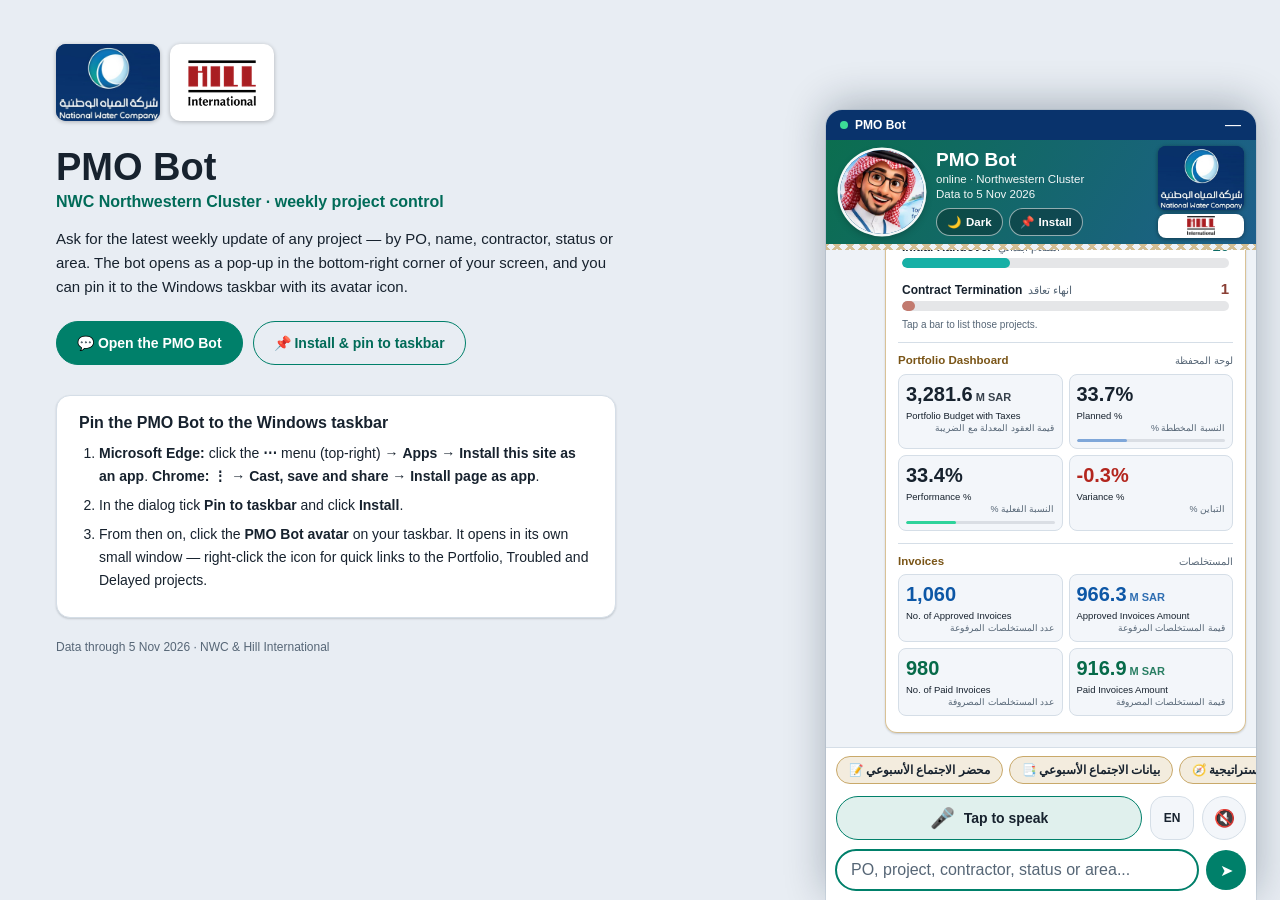
==== index.html @ 8da5c607 "Auto-update from the drop folder (2026-11-09T10:15Z)" ====
<!DOCTYPE html>
<html lang="en">
<head>
<meta charset="UTF-8">
<meta name="viewport" content="width=device-width, initial-scale=1, viewport-fit=cover, maximum-scale=1">
<title>PMO Bot</title>
<meta name="description" content="Weekly project control cards and portfolio dashboard for the NWC Northwestern Cluster PMO.">
<link rel="manifest" href="manifest.webmanifest">
<link rel="icon" type="image/png" sizes="32x32" href="favicon-32.png">
<link rel="apple-touch-icon" href="apple-touch-icon.png">
<meta name="apple-mobile-web-app-capable" content="yes">
<meta name="apple-mobile-web-app-status-bar-style" content="black-translucent">
<meta name="apple-mobile-web-app-title" content="PMO Bot">
<meta name="mobile-web-app-capable" content="yes">
<meta name="theme-color" content="#0E6286">
<script>(function(){var d=document.documentElement;try{if((window.matchMedia&&matchMedia('(display-mode: standalone)').matches)||window.navigator.standalone===true)d.classList.add('standalone');}catch(e){}var t='light';try{t=localStorage.getItem('pmoTheme')==='dark'?'dark':'light';}catch(e){}d.setAttribute('data-theme',t);})();</script>
<style>
/* =====================================================================
   THEME TOKENS  (light is the default - comfortable to read; dark is a softer navy, not near-black)
   ===================================================================== */
:root{
  --page:#E8EDF3; --bg:#EEF2F7; --surface:#FFFFFF; --surface2:#F3F6FA; --hover:#E4ECF5; --bar:#FFFFFF;
  --line:#D5DEE7; --text:#17222E; --muted:#566676;
  --accent:#00806A; --accent-t:#006B58; --accent-soft:rgba(0,128,106,.12);
  --gold:#C9A96A; --gold-t:#7A5517;
  --bubble-out:#D4F0E2; --bubble-out-t:#0F2E27;
  --track:rgba(23,34,46,.11); --fade0:rgba(255,255,255,0);
  --neg:#B3261E; --pos:#066A49; --warn:#7A4700; --bad:#B3261E; --good:#066A49; --blue:#0D57A6; --btn:#00806A;
  --chip-bg:#FFFFFF; --chip-line:#C3CFDB;
  --input-bg:#FFFFFF; --input-line:#C3CFDB;
  --shadow:0 1px 2px rgba(23,34,46,.18);
  --saudi-green:#0B6E4F; --water-blue:#1E5F8C; --pop:#09336C;
  box-sizing:border-box; padding-top:env(safe-area-inset-top,0px); padding-bottom:env(safe-area-inset-bottom,0px);
}
:root[data-theme="dark"]{
  --page:#101923; --bg:#1B2736; --surface:#26364A; --surface2:#2E4056; --hover:#384B62; --bar:#223044;
  --line:#3B4E64; --text:#E9EFF6; --muted:#A8B7C8;
  --accent:#00A884; --accent-t:#35D3B0; --accent-soft:rgba(0,168,132,.2);
  --gold:#C9A96A; --gold-t:#EBD7A0;
  --bubble-out:#14624F; --bubble-out-t:#EAF7F2;
  --track:rgba(255,255,255,.14); --fade0:rgba(38,54,74,0);
  --neg:#FFA8A8; --pos:#5EEBB4; --warn:#FFCE7A; --bad:#FFA8A8; --good:#5EEBB4; --blue:#94CCFF; --btn:#00806A;
  --chip-bg:#2E4056; --chip-line:#45596F;
  --input-bg:#1B2736; --input-line:#45596F;
  --shadow:0 1px 2px rgba(0,0,0,.35);
}
*{box-sizing:border-box;}
html{scroll-padding-top:env(safe-area-inset-top,0px);}
body{margin:0; background:var(--page); font-family:Calibri,"Segoe UI",Arial,sans-serif; min-height:100%; color:var(--text);}
button{font-family:inherit;}

/* =====================================================================
   APP WINDOW  (phones + installed app: fills the screen)
   ===================================================================== */
.phone{max-width:460px; margin:0 auto; height:100vh; height:100dvh; display:flex; flex-direction:column; background:var(--bg); box-shadow:0 0 40px rgba(0,0,0,.18);}
html.standalone .phone{max-width:520px;}
.popbar,.launcher,.landing{display:none;}

/* ---------- header / branding ---------- */
.header{background:linear-gradient(120deg, var(--saudi-green) 0%, var(--water-blue) 100%); color:#fff; padding:6px 12px 6px 14px; padding-top:calc(6px + env(safe-area-inset-top,0px)); display:flex; align-items:center; gap:12px; flex-shrink:0; position:relative;}
.avatar{position:relative; width:84px; height:84px; flex-shrink:0;}
.header .headtext{flex:1; min-width:0;}
.header .name{font-weight:bold; font-size:19px; line-height:1.25;}
.header .status{font-size:11.5px; opacity:.95; line-height:1.35;}
.hpills{display:flex; gap:6px; margin-top:5px; flex-wrap:wrap;}
.hpill{height:28px; padding:0 10px; border-radius:14px; background:rgba(0,0,0,.28); border:1px solid rgba(255,255,255,.55); color:#fff; font-size:11.5px; font-weight:600; cursor:pointer; display:inline-flex; align-items:center; gap:5px; touch-action:manipulation; white-space:nowrap;}
.hpill:hover{background:rgba(0,0,0,.42);}
.hpill[hidden]{display:none;}
.brandstack{display:flex; flex-direction:column; gap:4px; width:86px; flex-shrink:0;}
.brand{border-radius:8px; overflow:hidden; box-shadow:0 1px 4px rgba(0,0,0,.4);}
.brand.nwc{background:#09336C; line-height:0;}
.brand.nwc img{display:block; width:100%; height:auto;}
.brand.hill{background:#FFFFFF; height:24px; display:flex; align-items:center; justify-content:center;}
.brand.hill img{height:19px; width:auto; display:block;}
@media (max-width:360px){ .brandstack{width:76px;} .brand.hill{height:22px;} .brand.hill img{height:17px;} .hpill .lbl{display:none;} .hpill{padding:0 9px;} .header .status .on{display:none;} }
.geopattern{height:6px; flex-shrink:0; background-color:var(--bg);
  background-image: repeating-linear-gradient(45deg, var(--gold) 0, var(--gold) 3px, transparent 3px, transparent 9px),
                     repeating-linear-gradient(-45deg, var(--gold) 0, var(--gold) 3px, transparent 3px, transparent 9px);
  opacity:.7;
}

/* ---------- the PMO Bot character: always alive ----------
   The picture breathes, sways and drifts behind a round frame (three rhythms that never line up), a light glint passes every few seconds and a ring pulses.
   The header character speeds up while the bot is analysing, and its ring turns green and pulses faster while the microphone listens. */
@keyframes avDrift   { 0%,100%{translate:0 0;} 25%{translate:-3.5% -1.4%;} 50%{translate:0 -2.2%;} 75%{translate:3.5% -1.4%;} }
@keyframes avSway    { 0%,100%{rotate:-2.2deg;} 50%{rotate:2.2deg;} }
@keyframes avBreathe { 0%,100%{scale:1.14;} 50%{scale:1.2;} }
@keyframes avGlint   { 0%,52%{translate:-130% 0;} 82%,100%{translate:130% 0;} }
@keyframes avRing    { 0%{transform:scale(1); opacity:.8;} 100%{transform:scale(1.2); opacity:0;} }
@keyframes avPop     { 0%{transform:scale(.86);} 55%{transform:scale(1.07);} 100%{transform:scale(1);} }
.avf{position:absolute; inset:0; border-radius:50%; background:#1E5F8C; box-shadow:0 0 0 2.5px rgba(255,255,255,.96), 0 3px 8px rgba(0,0,0,.32);}
.avclip{position:absolute; inset:0; display:block; border-radius:50%; overflow:hidden; -webkit-mask-image:-webkit-radial-gradient(white, black); isolation:isolate;}
.avmove{position:absolute; inset:0; display:block; transform-origin:50% 75%; scale:1.16; will-change:transform;}
.avimg{position:absolute; inset:0; width:100%; height:100%; object-fit:cover; -webkit-user-drag:none; user-select:none; pointer-events:none;}
.avimg.fade{opacity:0; transition:opacity .35s ease;} .avimg.fade.in{opacity:1;}
.avglint{position:absolute; inset:-25%; display:block; pointer-events:none; translate:-130% 0; background:linear-gradient(110deg, transparent 40%, rgba(255,255,255,.42) 50%, transparent 60%);}
.avf.pop{animation:avPop .4s ease-out;}
.avatar .avmove,.launcher .avmove,.msgavatar.live .avmove{animation-name:avDrift, avSway, avBreathe; animation-duration:7s, 4.6s, 3.2s; animation-timing-function:ease-in-out; animation-iteration-count:infinite;}
.avatar .avglint,.launcher .avglint,.msgavatar.live .avglint{animation:avGlint 5.2s ease-in-out infinite;}
.avring{position:absolute; inset:0; display:block; pointer-events:none;}
.avring::before,.avring::after{content:''; position:absolute; inset:0; border-radius:50%; border:2px solid rgba(255,255,255,.8); animation:avRing 2.6s ease-out infinite;}
.avring::after{animation-delay:1.3s;}
.avatar[data-pose="analyzing"] .avmove{animation-duration:3.4s, 2.1s, 1.5s;}
.avatar[data-pose="analyzing"] .avring::before,.avatar[data-pose="analyzing"] .avring::after{animation-duration:1.5s;} .avatar[data-pose="analyzing"] .avring::after{animation-delay:.75s;}
.avatar[data-pose="listening"] .avring::before,.avatar[data-pose="listening"] .avring::after{border-color:#7CF5C8; animation-duration:1.1s;} .avatar[data-pose="listening"] .avring::after{animation-delay:.55s;}
@media (prefers-reduced-motion: reduce){ .avmove,.avglint,.avring::before,.avring::after,.avf.pop,.typing span{ animation:none !important; } .avring{display:none;} }

/* ---------- chat thread ---------- */
.thread{position:relative; flex:1; overflow-y:auto; padding:14px 10px; display:flex; flex-direction:column; gap:8px; -webkit-overflow-scrolling:touch; background:var(--bg);}
.msg{max-width:86%; padding:8px 10px; border-radius:10px; font-size:13.5px; line-height:1.5; word-wrap:break-word; overflow-wrap:anywhere;}
.msgrow{display:flex; align-items:flex-end; gap:7px; align-self:flex-start; max-width:92%;}
.msgrow.wide{max-width:100%; width:100%; align-items:flex-start;}
.msgavatar{position:relative; width:42px; height:42px; flex-shrink:0; display:inline-block;}
.msgavatar .avf{box-shadow:0 0 0 2px #fff, 0 2px 5px rgba(0,0,0,.28);}
@media (max-width:360px){ .msgavatar{width:34px; height:34px;} .avatar{width:66px; height:66px;} .header .name{font-size:17px;} }
.msgrow .msg{margin:0; max-width:100%;}
.msg.in{background:var(--surface); color:var(--text); border:1px solid var(--line); box-shadow:var(--shadow); align-self:flex-start; border-top-left-radius:2px;}
.msg.out{background:var(--bubble-out); color:var(--bubble-out-t); align-self:flex-end; border-top-right-radius:2px; box-shadow:var(--shadow);}
.msg .time{display:block; text-align:right; font-size:10px; color:var(--muted); margin-top:4px;}
.msg.out .time{color:var(--bubble-out-t); opacity:.78;}
.typing{display:flex; gap:4px; align-items:center; padding:10px 12px; background:var(--surface); border:1px solid var(--line); border-radius:10px; border-top-left-radius:2px; width:fit-content;}
.typing span{width:6px; height:6px; border-radius:50%; background:var(--muted); display:inline-block; animation:tbounce 1.2s infinite ease-in-out;}
.typing span:nth-child(2){animation-delay:.15s;}
.typing span:nth-child(3){animation-delay:.3s;}
@keyframes tbounce{ 0%,60%,100%{transform:translateY(0); opacity:.5;} 30%{transform:translateY(-4px); opacity:1;} }

/* ---------- project control card ---------- */
.card{--st:#3B8FEA; --st-t:#0D57A6; --st-a:rgba(59,143,234,.12); --st-b:rgba(59,143,234,.55);
  flex:1; min-width:0; background:linear-gradient(180deg, var(--st-a), var(--surface) 110px); border:1px solid var(--st-b); box-shadow:var(--shadow);
  border-radius:12px; border-top-left-radius:2px; padding:12px; font-size:13px; overflow-wrap:anywhere; color:var(--text);}
.card.st-ahead    {--st:#1FBF8A; --st-t:#066A49; --st-a:rgba(31,191,138,.13);  --st-b:rgba(31,191,138,.6);}
.card.st-ontrack  {--st:#3B8FEA; --st-t:#0D57A6; --st-a:rgba(59,143,234,.12);  --st-b:rgba(59,143,234,.55);}
.card.st-delay    {--st:#F5A524; --st-t:#7A4700; --st-a:rgba(245,165,36,.16);  --st-b:rgba(245,165,36,.7);}
.card.st-trouble  {--st:#F25555; --st-t:#B3261E; --st-a:rgba(242,85,85,.12);   --st-b:rgba(242,85,85,.6);}
.card.st-susp     {--st:#9B72F2; --st-t:#5A30B5; --st-a:rgba(155,114,242,.13); --st-b:rgba(155,114,242,.6);}
.card.st-completed{--st:#8FA3B3; --st-t:#44586A; --st-a:rgba(143,163,179,.16); --st-b:rgba(143,163,179,.65);}
.card.st-handover{--st:#13A89E; --st-t:#0B6B64; --st-a:rgba(19,168,158,.15); --st-b:rgba(19,168,158,.65);}
.card.st-terminated{--st:#B5655A; --st-t:#8A3F35; --st-a:rgba(181,101,90,.15); --st-b:rgba(181,101,90,.65);}
.card.pf          {--st:#C9A96A; --st-t:#7A5517; --st-a:rgba(201,169,106,.16); --st-b:rgba(201,169,106,.7);}
:root[data-theme="dark"] .card.st-ahead    {--st:#2ED39B; --st-t:#5EEBB4; --st-a:rgba(46,211,155,.12);  --st-b:rgba(46,211,155,.45);}
:root[data-theme="dark"] .card.st-ontrack  {--st:#4DA3FF; --st-t:#94CCFF; --st-a:rgba(77,163,255,.12);  --st-b:rgba(77,163,255,.45);}
:root[data-theme="dark"] .card.st-delay    {--st:#FFB020; --st-t:#FFCE7A; --st-a:rgba(255,176,32,.12);  --st-b:rgba(255,176,32,.5);}
:root[data-theme="dark"] .card.st-trouble  {--st:#FF5C5C; --st-t:#FFA8A8; --st-a:rgba(255,92,92,.12);   --st-b:rgba(255,92,92,.5);}
:root[data-theme="dark"] .card.st-susp     {--st:#B58CFF; --st-t:#D6C2FF; --st-a:rgba(181,140,255,.12); --st-b:rgba(181,140,255,.5);}
:root[data-theme="dark"] .card.st-completed{--st:#8FA3B3; --st-t:#C9D5DF; --st-a:rgba(143,163,179,.12); --st-b:rgba(143,163,179,.45);}
:root[data-theme="dark"] .card.st-handover{--st:#2FD0C4; --st-t:#7FF2E8; --st-a:rgba(47,208,196,.13); --st-b:rgba(47,208,196,.5);}
:root[data-theme="dark"] .card.st-terminated{--st:#D68B80; --st-t:#F5BDB4; --st-a:rgba(214,139,128,.13); --st-b:rgba(214,139,128,.5);}
:root[data-theme="dark"] .card.pf          {--st:#C9A96A; --st-t:#EBD7A0; --st-a:rgba(201,169,106,.12); --st-b:rgba(201,169,106,.45);}
.card .strip{height:5px; border-radius:3px; margin-bottom:10px; background:var(--st);}
.chead{display:flex; justify-content:space-between; align-items:center; gap:6px 8px; margin-bottom:8px; flex-wrap:wrap;}
.schip{display:inline-flex; align-items:center; gap:6px; padding:4px 10px; border-radius:999px; background:var(--st-a); color:var(--st-t); border:1px solid var(--st-b); font-weight:700; font-size:12px; white-space:nowrap;}
.schip .dotc{width:8px; height:8px; border-radius:50%; background:var(--st);}
.po{font-size:11px; color:var(--muted); text-align:right; line-height:1.25; margin-left:auto; white-space:nowrap; flex-shrink:0;}
.po b{display:block; color:var(--text); font-size:13.5px; letter-spacing:.4px;}
.po small{display:block; font-size:10px;}
.name-ar{direction:rtl; text-align:right; font-weight:700; font-size:15px; line-height:1.5; margin:2px 0 4px;}
.meta{color:var(--muted); font-size:11px; margin-bottom:8px; display:flex; gap:6px; flex-wrap:wrap; align-items:center;}
.meta .sep{opacity:.5;}
.prow{display:flex; justify-content:space-between; gap:10px; padding:7px 0; border-top:1px solid var(--line); font-size:12.5px;}
.prow .l{color:var(--muted); flex-shrink:0; max-width:40%; line-height:1.3;}
.prow .l small{display:block; font-size:10px; direction:rtl; text-align:left;}
.prow .v{font-weight:600; text-align:right; direction:rtl; flex:1; line-height:1.45;}
.dates{display:grid; grid-template-columns:1fr 1fr; gap:6px; margin:8px 0 6px;}
.dtile{background:var(--surface2); border:1px solid var(--line); border-radius:8px; padding:7px 9px; min-width:0;}
.dtile .dv{font-weight:700; font-size:13px; margin-bottom:2px;}
.dtile .dl{font-size:9.5px; color:var(--text); line-height:1.25;}
.dtile .da{font-size:9px; color:var(--muted); line-height:1.25; direction:rtl; text-align:right;}
.grid{display:grid; grid-template-columns:repeat(3,1fr); gap:6px; margin:6px 0 4px;}
.tile{background:var(--surface2); border:1px solid var(--line); border-radius:8px; padding:7px 7px 6px; display:flex; flex-direction:column; min-width:0;}
.tile .tv{font-weight:800; font-size:15px; line-height:1.2; margin-bottom:3px; min-height:18px;}
.tile .tv.ar{direction:rtl; text-align:right; font-size:12px; font-weight:700; line-height:1.35;}
.tile .tl{font-size:9.5px; color:var(--text); line-height:1.25;}
.tile .ta{font-size:9px; color:var(--muted); line-height:1.3; direction:rtl; text-align:right; margin-top:1px; flex:1;}
.tile .bar{height:3px; border-radius:2px; background:var(--track); margin-top:5px; overflow:hidden;}
.tile .bar i{display:block; height:100%; background:var(--bc,var(--st)); border-radius:2px;}
.neg{color:var(--neg);} .pos{color:var(--pos);} .warn{color:var(--warn);} .bad{color:var(--bad);} .good{color:var(--good);} .mute{color:var(--muted);} .v-blue{color:var(--blue);}
.sec{margin-top:10px; padding-top:9px; border-top:1px solid var(--line);}
.sh{display:flex; justify-content:space-between; align-items:baseline; gap:8px; margin-bottom:6px;}
.sh b{font-size:11.5px; color:var(--gold-t); line-height:1.25;}
.sh small{font-size:10px; color:var(--muted); direction:rtl; text-align:right; line-height:1.25;}
.sb{direction:rtl; text-align:right; font-size:12.5px; line-height:1.7;}
.sb ol{margin:0; padding:0; list-style:none;}
.sb li{display:flex; gap:7px; margin:0 0 6px; align-items:flex-start;}
.sb li .n{flex-shrink:0; width:18px; height:18px; border-radius:50%; background:var(--st-a); color:var(--st-t); border:1px solid var(--st-b); font-size:10px; font-weight:700; display:flex; align-items:center; justify-content:center; margin-top:3px;}
.sb p{margin:0;}
.sb .none{color:var(--muted);}
.clamp{max-height:10.2em; overflow:hidden; position:relative;}
.clamp.open{max-height:none;}
.clamp.has-more:not(.open)::after{content:''; position:absolute; left:0; right:0; bottom:0; height:2.6em; background:linear-gradient(var(--fade0), var(--surface));}
.more{display:none; background:none; border:0; color:var(--accent-t); font-size:11.5px; padding:5px 0 0; cursor:pointer; font-weight:600;}
.clamp.has-more + .more{display:inline-block;}

/* ---------- last-update list (newest first) ---------- */
.subnote{font-size:10px; color:var(--muted); margin:-2px 0 6px; direction:ltr; text-align:left;}
.dchip{display:block; width:fit-content; direction:ltr; font-size:10px; font-weight:700; color:var(--st-t); background:var(--st-a); border:1px solid var(--st-b); border-radius:999px; padding:0 8px; margin:2px 0 3px; line-height:1.55;}
.sb li .ut{flex:1; min-width:0;}
.older[hidden]{display:none;}
.older{margin-top:2px;}
.olderbtn{background:none; border:0; color:var(--accent-t); font-size:11.5px; padding:2px 0 0; cursor:pointer; font-weight:600;}

/* ---------- portfolio dashboard ---------- */
.pfhead .t{display:flex; justify-content:space-between; align-items:baseline; gap:8px;}
.pfhead b{font-size:15px;}
.pfhead small{font-size:11px; color:var(--muted); direction:rtl; text-align:right;}
.pfhead .d{font-size:10.5px; color:var(--muted); margin:2px 0 10px;}
.pfhead .scope{display:inline-flex; align-items:center; gap:7px; margin:8px 0 0; padding:3px 12px; border-radius:999px; background:var(--st-a); border:1px solid var(--st-b); color:var(--text); font-size:12.5px; font-weight:700;}
.pfhead .scope b{font-size:12.5px;}
.pfhead .scope small{font-size:11.5px; font-weight:600; color:var(--text);}
.pfhead .scope + .d{margin-top:6px;}
.totalbox{display:flex; align-items:center; gap:14px; background:var(--surface2); border:1px solid var(--st-b); border-radius:10px; padding:10px 14px; margin-bottom:8px;}
.totalbox .tn{font-size:36px; font-weight:800; line-height:1; color:var(--gold-t);}
.totalbox .tt b{display:block; font-size:12.5px;}
.totalbox .tt small{display:block; font-size:10.5px; color:var(--muted); direction:rtl; text-align:left;}
.brow{display:block; width:100%; text-align:left; background:none; border:0; padding:6px 4px; color:var(--text); cursor:pointer; border-radius:6px;}
.brow:hover:not(:disabled){background:var(--hover);}
.brow:disabled{cursor:default;}
.brow:disabled .bl b{color:var(--muted);}
.btop{display:flex; justify-content:space-between; align-items:baseline; gap:8px; margin-bottom:4px;}
.bl b{font-size:12px;} .bl small{font-size:10.5px; color:var(--muted); margin-left:6px; direction:rtl;}
.bn b{font-size:15px; color:var(--bt);}
.btrack{height:10px; border-radius:5px; background:var(--track); overflow:hidden;}
.btrack i{display:block; height:100%; border-radius:5px; background:var(--bc);}
.c-ahead{--bc:#1FBF8A; --bt:#066A49;} .c-ontrack{--bc:#3B8FEA; --bt:#0D57A6;} .c-delay{--bc:#F5A524; --bt:#7A4700;} .c-trouble{--bc:#F25555; --bt:#B3261E;} .c-susp{--bc:#9B72F2; --bt:#5A30B5;} .c-handover{--bc:#17B0A6; --bt:#0B6B64;} .c-terminated{--bc:#C27A6F; --bt:#8A3F35;} .c-completed{--bc:#8FA3B3; --bt:#44586A;}
:root[data-theme="dark"] .c-ahead{--bc:#2ED39B; --bt:#5EEBB4;} :root[data-theme="dark"] .c-ontrack{--bc:#4DA3FF; --bt:#94CCFF;} :root[data-theme="dark"] .c-delay{--bc:#FFB020; --bt:#FFCE7A;}
:root[data-theme="dark"] .c-trouble{--bc:#FF5C5C; --bt:#FFA8A8;} :root[data-theme="dark"] .c-susp{--bc:#B58CFF; --bt:#D6C2FF;} :root[data-theme="dark"] .c-handover{--bc:#2FD0C4; --bt:#7FF2E8;} :root[data-theme="dark"] .c-terminated{--bc:#D68B80; --bt:#F5BDB4;} :root[data-theme="dark"] .c-completed{--bc:#8FA3B3; --bt:#C9D5DF;}
.bhint{font-size:10px; color:var(--muted); margin:2px 4px 0;}
.pfsec{margin-top:12px; padding-top:10px; border-top:1px solid var(--line);}
.grid.g2{grid-template-columns:1fr 1fr;}
.tile .tv.big{font-size:20px; margin-bottom:4px;}
.tile .tv .u{font-size:11px; font-weight:700; opacity:.85; margin-left:3px;}

/* ---------- option lists ---------- */
.optlist{margin-top:6px;}
.optbtn{display:block; width:100%; text-align:left; background:var(--surface2); border:1px solid var(--line); color:var(--text); padding:8px 10px; border-radius:8px; margin-top:5px; font-size:12.5px; cursor:pointer;}
.optbtn:hover{background:var(--hover);}
.optbtn .on{display:block; direction:rtl; text-align:right; line-height:1.45; margin-bottom:3px;}
.optbtn .oi{display:flex; align-items:center; gap:6px; font-size:10.5px; color:var(--muted);}
.optbtn .oi b{color:var(--accent-t);}
.optmore{font-size:11px; color:var(--muted); margin-top:6px; line-height:1.4;}
/* coloured status circles at the top of a mixed list: tap one to see only that status */
.sdots{display:flex; flex-wrap:wrap; gap:8px; margin:9px 0 4px;}
.sdot{display:inline-flex; align-items:center; gap:7px; padding:3px 13px 3px 3px; border-radius:999px; background:var(--surface2); border:1px solid var(--line); color:var(--text); cursor:pointer; touch-action:manipulation; font-size:12px; font-weight:600;}
.sdot:hover{background:var(--hover);}
.sdot:focus-visible,.dymbtn:focus-visible{outline:2px solid var(--accent); outline-offset:2px;}
.sdc{width:30px; height:30px; border-radius:50%; display:inline-flex; align-items:center; justify-content:center; font-size:14px; font-weight:800; background:var(--cf); color:var(--cx);}
.sd-susp{--cf:#A98BF5; --cx:#1C0A44;} .sd-trouble{--cf:#F76D6D; --cx:#3B0707;} .sd-delay{--cf:#F5A524; --cx:#3A2400;} .sd-ontrack{--cf:#4D9CF0; --cx:#04203F;} .sd-ahead{--cf:#2FC795; --cx:#03281C;} .sd-handover{--cf:#3DD6C9; --cx:#032B27;} .sd-terminated{--cf:#E0A39A; --cx:#3A120D;} .sd-completed{--cf:#9DB0BF; --cx:#0B1620;}
.sdhint{font-size:10.5px; color:var(--muted); margin:2px 2px 6px; line-height:1.4;}
/* "Do you mean ...?" */
.dymbtn{min-height:44px; display:flex; align-items:center;}
.dymbtn .on{direction:ltr; text-align:left; margin-bottom:0; font-weight:600;}
.dymno{background:transparent;}
.dymnote{font-size:11px; color:var(--muted); margin-top:8px; line-height:1.4;}

/* ---------- bottom bars: tabs, voice, input ---------- */
.quickrow{display:flex; gap:6px; padding:8px 10px; overflow-x:auto; flex-shrink:0; -webkit-overflow-scrolling:touch; background:var(--bar); border-top:1px solid var(--line);}
.quickchip{background:var(--chip-bg); color:var(--text); border:1px solid var(--chip-line); padding:6px 12px; border-radius:16px; font-size:11.5px; white-space:nowrap; cursor:pointer;}
.quickchip:hover{background:var(--hover);}
.quickchip.hl{border-color:var(--gold); background:rgba(201,169,106,.22); font-weight:600;}
.voicebar{display:flex; align-items:center; gap:8px; padding:4px 10px; background:var(--bar); flex-shrink:0;}
/* the microphone is a wide 44px-high pill that fills the bar - an easy target for a thumb */
.micwide{flex:1; min-width:0; height:44px; border-radius:22px; display:flex; align-items:center; justify-content:center; gap:9px; padding:0 14px;
  background:var(--accent-soft); border:1.5px solid var(--accent); color:var(--text); font-size:14px; font-weight:600; line-height:1.1;
  cursor:pointer; touch-action:manipulation; -webkit-tap-highlight-color:transparent;}
.micwide:active{background:rgba(0,128,106,.3);}
.micwide .micico{font-size:20px; line-height:1; flex-shrink:0;}
.micwide #voiceHint{text-align:center; line-height:1.15; display:-webkit-box; -webkit-line-clamp:2; -webkit-box-orient:vertical; overflow:hidden;}   /* long status text wraps to 2 lines, never cut off */
.micwide.active{background:var(--btn); color:#fff;}
.micwide.listening{animation:pulse 1.2s infinite;}
.micwide.unsupported{opacity:.45; cursor:not-allowed;}
.voicebtn{background:var(--surface2); border:1px solid var(--line); color:var(--text); width:44px; height:44px; border-radius:50%; font-size:17px; cursor:pointer; flex-shrink:0; display:flex; align-items:center; justify-content:center; padding:0; touch-action:manipulation;}
.voicebtn.active{background:var(--btn); border-color:var(--btn); color:#fff;}
.langbtn{border-radius:14px; font-size:12px; font-weight:bold;}
@keyframes pulse{ 0%{box-shadow:0 0 0 0 rgba(0,168,132,.5);} 70%{box-shadow:0 0 0 8px rgba(0,168,132,0);} 100%{box-shadow:0 0 0 0 rgba(0,168,132,0);} }
.inputbar{display:flex; gap:8px; padding:6px 10px 10px; padding-bottom:calc(10px + env(safe-area-inset-bottom,0px)); background:var(--bar); flex-shrink:0;}
.inputbar input{flex:1; border:1px solid var(--input-line); border-radius:20px; padding:10px 14px; font-size:16px; background:var(--input-bg); color:var(--text); min-width:0; font-family:inherit;}
.inputbar input::placeholder{color:var(--muted); opacity:1;}
.inputbar input:focus{outline:2px solid var(--accent); outline-offset:-1px;}
.inputbar button{background:var(--btn); border:none; color:#fff; width:40px; height:40px; border-radius:50%; font-size:16px; cursor:pointer; flex-shrink:0;}

/* =====================================================================
   POP-UP MODE  (desktop browser tab): the bot docks to the bottom-right corner like a chat window
   ===================================================================== */
.popbar{align-items:center; justify-content:space-between; height:30px; padding:0 6px 0 14px; background:var(--pop); color:#fff; font-size:12px; font-weight:600; flex-shrink:0;}
.popbar .pt{display:flex; align-items:center; gap:7px;}
.popbar .live{width:8px; height:8px; border-radius:50%; background:#3DDC97;}
.popbar button{width:34px; height:24px; border:0; border-radius:6px; background:transparent; color:#fff; font-size:16px; line-height:1; cursor:pointer;}
.popbar button:hover{background:rgba(255,255,255,.2);}
.launcher{position:fixed; right:24px; bottom:14px; z-index:20; align-items:flex-end; gap:6px; background:none; border:0; cursor:pointer; padding:0;}
.launcher .lav{position:relative; width:72px; height:72px; display:block;}
.launcher .llabel{background:var(--surface); color:var(--text); border:1px solid var(--line); border-radius:14px 14px 4px 14px; padding:8px 12px; font-size:13px; font-weight:600; box-shadow:0 3px 14px rgba(0,0,0,.2); margin-bottom:22px;}
.launcher:hover .llabel{background:var(--hover);}
@media (min-width:720px) and (min-height:480px){
  html:not(.standalone) .phone{position:fixed; right:24px; bottom:0; width:430px; max-width:calc(100vw - 32px); height:min(790px, calc(100vh - 16px)); height:min(790px, calc(100dvh - 16px)); margin:0; border-radius:16px 16px 0 0; overflow:hidden; z-index:20;
    box-shadow:0 -6px 40px rgba(10,30,50,.3), 0 0 0 1px var(--line); transition:transform .28s cubic-bezier(.2,.8,.2,1), opacity .2s, visibility .28s; transform-origin:bottom right;}
  html:not(.standalone) .popbar{display:flex;}
  html:not(.standalone).panel-closed .phone{transform:translateY(106%); opacity:0; visibility:hidden; pointer-events:none;}
  html:not(.standalone).panel-closed .launcher{display:flex;}
}
/* landing page behind the pop-up (wide screens only) */
@media (min-width:900px) and (min-height:480px){
  html:not(.standalone) .landing{display:block;}
}
.landing{min-height:100vh; padding:44px 56px; max-width:calc(100% - 470px); box-sizing:border-box; background:var(--page);}
.landing .lbrands{display:flex; gap:10px; align-items:stretch; margin-bottom:26px;}
.landing .lb{border-radius:10px; overflow:hidden; box-shadow:0 1px 4px rgba(0,0,0,.25); display:flex; align-items:center; justify-content:center;}
.landing .lb.nwc{background:#09336C; width:104px; line-height:0;} .landing .lb.nwc img{width:100%; height:auto; display:block;}
.landing .lb.hill{background:#fff; width:104px; padding:6px;} .landing .lb.hill img{height:46px; width:auto; display:block;}
.landing h1{margin:0 0 4px; font-size:38px; line-height:1.1; color:var(--text);}
.landing .lsub{margin:0 0 16px; font-size:16px; color:var(--accent-t); font-weight:600;}
.landing .lp{margin:0 0 22px; max-width:560px; font-size:15px; line-height:1.6; color:var(--text);}
.landing .lbtns{display:flex; gap:10px; flex-wrap:wrap; margin-bottom:30px;}
.lbtn{height:44px; padding:0 20px; border-radius:22px; border:1.5px solid var(--accent); background:transparent; color:var(--accent-t); font-size:14px; font-weight:700; cursor:pointer;}
.lbtn:hover{background:var(--accent-soft);}
.lbtn.primary{background:var(--btn); color:#fff;}
.lbtn.primary:hover{filter:brightness(1.08);}
.landing .lsteps{max-width:560px; background:var(--surface); border:1px solid var(--line); border-radius:14px; padding:18px 22px; box-shadow:var(--shadow);}
.landing .lsteps h2{margin:0 0 10px; font-size:16px; color:var(--text);}
.landing .lsteps ol{margin:0; padding-left:20px; font-size:14px; line-height:1.65; color:var(--text);}
.landing .lsteps li{margin-bottom:6px;}
.landing .lfoot{margin-top:22px; font-size:12px; color:var(--muted);}

/* ---------- install / pin dialog ---------- */
.modal{position:fixed; inset:0; background:rgba(8,20,32,.6); display:none; align-items:center; justify-content:center; z-index:60; padding:16px;}
.modal.open{display:flex;}
.modal .box{background:var(--surface); color:var(--text); border-radius:16px; max-width:480px; width:100%; max-height:calc(100dvh - 32px); overflow:auto; padding:20px 22px; box-shadow:0 12px 50px rgba(0,0,0,.45);}
.modal h2{margin:0 0 4px; font-size:18px;}
.modal .msub{margin:0 0 12px; font-size:13px; color:var(--muted);}
.modal ol{margin:0 0 12px; padding-left:20px; font-size:14px; line-height:1.65;}
.modal li{margin-bottom:6px;}
.modal details{margin:6px 0 12px; font-size:13px;} .modal summary{cursor:pointer; color:var(--accent-t); font-weight:600;}
.modal .mclose{height:42px; padding:0 22px; border:0; border-radius:21px; background:var(--btn); color:#fff; font-size:14px; font-weight:700; cursor:pointer; display:block; margin-left:auto;}
.toast{position:fixed; left:50%; bottom:24px; transform:translateX(-50%); background:var(--pop); color:#fff; padding:10px 18px; border-radius:20px; font-size:13px; z-index:70; box-shadow:0 4px 18px rgba(0,0,0,.35); opacity:0; pointer-events:none; transition:opacity .25s;}
.toast.show{opacity:1;}

/* ---------- phones: fixed screen, compact top band, results take the space ---------- */
@media (max-width:719px){
  html, body{ height:100%; overflow:hidden; }
  .phone{ height:100vh; height:100dvh; display:flex; flex-direction:column; overflow:hidden; max-width:none; }
  .header{ flex:0 0 auto; padding:4px 10px; padding-top:calc(4px + env(safe-area-inset-top,0px)); }
  .header .avatar{ width:58px !important; height:58px !important; }
  .header .name{ font-size:16px; }
  .header .status{ font-size:11px; }
  .header .hpill{ padding:3px 9px; font-size:11.5px; }
  .brandstack{ width:62px; }
  .geopattern{ flex:0 0 auto; }
  .thread{ flex:1 1 auto; min-height:0; overflow-y:auto; -webkit-overflow-scrolling:touch; overscroll-behavior:contain; }
  .quickrow, .voicebar, .inputbar{ flex:0 0 auto; }
  .voicebar{ padding-top:4px; padding-bottom:4px; }
}

/* iPhone: any text field at 16px or larger, so Safari does not zoom the page when it is tapped */
input, textarea, select { font-size:16px !important; }
/* the app fits the visible area, including when the on-screen keyboard is open */
@media (max-width:719px){
  .phone{ height:var(--app-h, 100vh) !important; height:var(--app-h, 100dvh) !important; }
}

/* ---------- iPhone / phones: the app fills exactly the visible screen; compact top band; input always visible ---------- */
@media (max-width:719px){
  html, body{ height:auto; min-height:0; overflow:hidden; }
  .phone{ position:fixed; top:0; left:0; right:0; bottom:0; height:auto; max-height:none; display:flex; flex-direction:column; overflow:hidden; max-width:none; }
  .header{ height:auto; max-height:none; flex:0 0 auto; padding-top:calc(env(safe-area-inset-top,0px) + 4px); padding-bottom:4px; }
  .header .avatar{ width:56px !important; height:56px !important; }
  .brandstack{ width:64px; gap:3px; }
  .brand.nwc img{ height:auto; max-height:30px; width:auto; }
  .brand.hill{ height:20px; }
  .brand.hill img{ height:14px; }
  .thread{ flex:1 1 auto; min-height:0; overflow-y:auto; -webkit-overflow-scrolling:touch; }
  .inputbar{ flex:0 0 auto; padding-bottom:calc(8px + env(safe-area-inset-bottom,0px)); }
}

/* =====================================================================
   Stage Gate Review flag, gate rows and the report screens (SGR, Handover, T&C, Expected Trouble, Data updates)
   ===================================================================== */
.fldot{display:inline-block; width:14px; height:14px; border-radius:50%; flex-shrink:0; background:var(--fl); box-shadow:0 0 0 1.5px rgba(23,34,46,.55);}
:root[data-theme="dark"] .fldot{box-shadow:0 0 0 1.5px rgba(255,255,255,.7);}
.fl-green{--fl:#2FBF71;} .fl-yellow{--fl:#F2C200;} .fl-red{--fl:#E5484D;} .fl-grey{--fl:#9AA7B4;}
@keyframes sgrBlink{0%,100%{opacity:1; transform:scale(1);} 50%{opacity:.15; transform:scale(.8);}}
.fldot.blink{animation:sgrBlink 1s ease-in-out infinite;}
@media (prefers-reduced-motion: reduce){ .fldot.blink{animation:none; box-shadow:0 0 0 3px rgba(229,72,77,.55);} }
.sgrblock{margin:8px 0 4px; border:1px solid var(--line); border-left-width:5px; border-radius:10px; padding:8px 10px; background:var(--surface2);}
.sgrblock.sg-green{border-left-color:#2FBF71;} .sgrblock.sg-yellow{border-left-color:#F2C200; background:rgba(242,194,0,.12);} .sgrblock.sg-red{border-left-color:#E5484D; background:rgba(229,72,77,.11);} .sgrblock.sg-grey{border-left-color:#9AA7B4;}
.sgrline{display:flex; gap:10px; align-items:flex-start;}
.sgrline .fldot{margin-top:3px;}
.sgrtxt{display:flex; flex-direction:column; gap:1px; min-width:0; font-size:12.5px; color:var(--text); text-align:left; direction:ltr;}
.sgrtxt b{font-size:13.5px;} .sgrtxt span{color:var(--text); line-height:1.35;}
details.gtbl{margin-top:7px; direction:ltr; text-align:left;}
details.gtbl summary,details.gdist summary{cursor:pointer; font-size:12px; font-weight:600; color:var(--accent-t); padding:3px 0;}
.gates{display:flex; flex-direction:column; gap:4px; margin-top:5px; direction:ltr; text-align:left;}
.grow{display:flex; gap:9px; align-items:flex-start; padding:5px 7px; border-radius:7px; border:1px solid var(--line); background:var(--surface); font-size:12px; color:var(--text);}
.grow .gn{flex-shrink:0; width:22px; height:22px; border-radius:50%; background:var(--surface2); border:1px solid var(--line); display:flex; align-items:center; justify-content:center; font-weight:700; font-size:11.5px;}
.gname{font-weight:600; line-height:1.3;} .gdates{color:var(--text); line-height:1.4;} .grel{color:var(--muted);}
.grow.g-current{border-color:var(--accent); background:var(--accent-soft);} .grow.g-current .gn{background:var(--accent); color:#fff; border-color:var(--accent);}
.gcur{color:var(--accent-t); font-weight:700; font-size:11px;}
.grow.g-ignored .gname,.grow.g-nodates .gname{font-weight:500;} .grow.g-ignored .gdates,.grow.g-nodates .gdates,.grow.g-done .gdates{color:var(--muted);}
/* report cards */
.rep .rbody{display:flex; flex-direction:column; gap:8px; margin-top:6px;}
.rrule{font-size:11px; color:var(--muted); line-height:1.5; direction:ltr; text-align:left;} .rrule b{color:var(--text);}
.rrule .fldot{width:11px; height:11px; vertical-align:-1px;}
.rfilters{display:flex; flex-wrap:wrap; gap:6px; direction:ltr;}
.rpill{display:inline-flex; align-items:center; gap:6px; padding:5px 11px; min-height:36px; border-radius:999px; border:1px solid var(--chip-line); background:var(--chip-bg); color:var(--text); font-size:12px; cursor:pointer; touch-action:manipulation;}
.rpill b{font-size:13.5px;} .rpill[aria-pressed="true"]{background:var(--accent-soft); border-color:var(--accent); box-shadow:inset 0 0 0 1px var(--accent);}
.rpill:focus-visible,.rrow:focus-visible,.srow summary:focus-visible,.dlink:focus-visible{outline:2px solid var(--accent); outline-offset:2px;}
details.gdist{direction:ltr; text-align:left;} .gdist .gd{display:flex; gap:9px; align-items:center; font-size:12px; padding:3px 4px; color:var(--text);} .gdist .gd span:nth-child(2){flex:1;} .gdist .gn{width:20px; height:20px; border-radius:50%; background:var(--surface2); border:1px solid var(--line); display:flex; align-items:center; justify-content:center; font-weight:700; font-size:11px;}
.rlist{display:flex; flex-direction:column; gap:6px;}
.rempty{font-size:12.5px; color:var(--muted); padding:8px 2px; direction:ltr; text-align:left;}
.rgroup{font-size:12px; font-weight:700; color:var(--gold-t); padding:8px 2px 0; direction:ltr; text-align:left; border-bottom:1px solid var(--line);}
.rrow,.srow{display:flex; flex-direction:column; gap:3px; width:100%; text-align:left; direction:ltr; background:var(--surface2); border:1px solid var(--line); border-radius:9px; padding:8px 10px; color:var(--text); font-size:12.5px;}
.rrow{cursor:pointer;} .rrow:hover,.srow summary:hover{background:var(--hover);}
.rr-name{font-weight:600; direction:rtl; text-align:right; line-height:1.4; display:block;}
.rr-meta{display:flex; flex-wrap:wrap; gap:4px 10px; font-size:11.5px; color:var(--text); align-items:center;} .rr-meta b{color:var(--accent-t);}
.rr-line{font-size:12px; color:var(--text); line-height:1.4;} .rr-line.sub{color:var(--muted);}
.srow{padding:0;} .srow summary{list-style:none; cursor:pointer; padding:8px 10px; display:flex; flex-direction:column; gap:3px; border-radius:9px;} .srow summary::-webkit-details-marker{display:none;}
.srow-h{display:flex; gap:9px; align-items:flex-start;} .srow-h .fldot{margin-top:3px;} .srow-h .rr-name{flex:1;}
.srow.sg-red{border-left:5px solid #E5484D;} .srow.sg-yellow{border-left:5px solid #F2C200;} .srow.sg-green{border-left:5px solid #2FBF71;} .srow.sg-grey{border-left:5px solid #9AA7B4;}
.srow .sbody{padding:2px 10px 10px; display:flex; flex-direction:column; gap:7px;}
.openbtn{margin-top:2px; text-align:center; font-weight:600;}
.rrow.et-passed{border-left:5px solid #E5484D;} .rrow.et-u30{border-left:5px solid #F5A524;} .rrow.et-u90{border-left:5px solid #F2C200;} .rrow.et-later{border-left:5px solid #9AA7B4;}
.rrow.tc-now{border-left:5px solid #13A89E;} .rrow.tc-soon{border-left:5px solid #3B8FEA;} .rrow.tc-overdue{border-left:5px solid #E5484D;}
.tsum{border:1px solid var(--line); border-radius:10px; padding:9px 10px; background:var(--surface2); direction:ltr; text-align:left;}
.tsum-h{font-weight:700; font-size:13px; margin-bottom:6px; color:var(--text);} .tsum-t{font-size:12px; color:var(--text); margin-top:7px;} .tsum-t b{color:var(--accent-t);}
.tsum-g{display:grid; grid-template-columns:repeat(3,1fr); gap:6px;}
.tbox{border:1px solid var(--line); border-radius:8px; padding:7px 6px; text-align:center; background:var(--surface);} .tbox b{display:block; font-size:22px; line-height:1.1; color:var(--text);} .tbox span{font-size:10.5px; color:var(--text); line-height:1.25; display:block; margin-top:2px;}
.tbox.hp{border-top:4px solid #F2A900;} .tbox.hi{border-top:4px solid #13A89E;} .tbox.hn{border-top:4px solid #9AA7B4;}
.htag{display:inline-block; font-size:10.5px; font-weight:700; padding:1px 8px; border-radius:999px; border:1px solid var(--line); color:var(--text);}
.htag.hp{background:rgba(242,169,0,.20); border-color:#F2A900;} .htag.hi{background:rgba(19,168,158,.18); border-color:#13A89E;} .htag.hn{background:var(--surface);}
.hsec[hidden]{display:none;} .hsec{display:flex; flex-direction:column; gap:6px; direction:ltr;}
.hhead{display:flex; align-items:baseline; gap:8px; border-bottom:2px solid var(--line); padding:4px 2px; color:var(--text);} .hhead b{font-size:14px;} .hhead small{color:var(--muted); direction:rtl;} .hcount{margin-left:auto; font-size:20px; font-weight:800;}
.hs-partial .hhead{border-bottom-color:#F2A900;} .hs-initial .hhead{border-bottom-color:#13A89E;}
.dtable{display:flex; flex-direction:column; gap:6px; direction:ltr; text-align:left;} .dtable > div{display:flex; flex-direction:column; border:1px solid var(--line); border-radius:8px; padding:6px 9px; background:var(--surface2);} .dtable span{font-size:11px; color:var(--muted);} .dtable b{font-size:12.5px; word-break:break-word; color:var(--text);} .dtable small{font-size:11px; color:var(--muted);}
.dbtns{display:flex; flex-direction:column; gap:6px;} .dlink{display:flex; align-items:center; justify-content:center; text-decoration:none; text-align:center; min-height:44px; font-weight:600; color:var(--text);}
.dq{font-size:11.5px; color:var(--text); background:var(--surface2); border:1px solid var(--line); border-radius:8px; padding:7px 10px; direction:ltr; text-align:left;} .dq ul{margin:4px 0 0; padding-left:18px;}

/* password lock of the update controls */
.lockbox{display:flex; flex-direction:column; gap:7px; border:1px solid var(--line); border-left:5px solid var(--accent); border-radius:10px; padding:10px; background:var(--surface2); direction:ltr; text-align:left;}
.lockhead{font-weight:700; font-size:13.5px; color:var(--text);}
.locklabel{display:flex; flex-direction:column; gap:4px; font-size:12px; font-weight:600; color:var(--text);}
.lockrow{display:flex; gap:8px; align-items:stretch;}
.lockinput{flex:1; min-width:0; min-height:44px; padding:8px 12px; border-radius:10px; border:1.5px solid var(--chip-line); background:var(--surface); color:var(--text); font-size:15px;}
.lockinput:focus-visible{outline:2px solid var(--accent); outline-offset:1px;}
.lockrow .optbtn,.lockbar .optbtn{width:auto; flex:0 0 auto; margin:0;}
.lockinput{width:0;}
.lockgo{min-height:44px; min-width:92px; font-weight:700; text-align:center; color:var(--text);} .lockgo:disabled{opacity:.6; cursor:not-allowed;}
.lockerr{min-height:18px; font-size:12px; font-weight:600; color:var(--bad);}
.lockbar{display:flex; align-items:center; justify-content:space-between; gap:8px; font-size:12px; color:var(--text); direction:ltr; flex-wrap:wrap;} .lockbtn{min-height:40px; font-weight:600; color:var(--text);}
@media (max-width:340px){ .lockrow{flex-direction:column;} .lockrow .optbtn{width:100%;} .lockinput{width:100%;} }
.gar{display:inline-block; direction:rtl; font-size:11.5px; font-weight:500; color:var(--muted); margin-left:6px;}
.grow.g-upcoming .gdates b{font-weight:600;}

/* Operating Status dashboard (same family as the Portfolio card) */
.c-k1{--bc:#C9A96A; --bt:#7A5517;} .c-k2{--bc:#3B8FEA; --bt:#0D57A6;} .c-k3{--bc:#13A89E; --bt:#0B6B64;} .c-k4{--bc:#8B6FD6; --bt:#5B3FB0;} .c-k5{--bc:#D6708A; --bt:#9B2C4C;} .c-k6{--bc:#8FA3B3; --bt:#46525E;}
:root[data-theme="dark"] .c-k1{--bc:#C9A96A; --bt:#EBD7A0;} :root[data-theme="dark"] .c-k2{--bc:#5AA8F7; --bt:#94CCFF;} :root[data-theme="dark"] .c-k3{--bc:#2FD0C4; --bt:#7FF2E8;} :root[data-theme="dark"] .c-k4{--bc:#A48CE8; --bt:#CDBEFF;} :root[data-theme="dark"] .c-k5{--bc:#E58AA2; --bt:#FFB3C6;} :root[data-theme="dark"] .c-k6{--bc:#8FA3B3; --bt:#C9D5DF;}
.brow.static{cursor:default;} .adsub{font-size:11.5px; font-weight:700; color:var(--text); margin:8px 2px 0; direction:ltr; text-align:left;}
.adlist{display:flex; flex-direction:column; gap:10px; margin-top:6px;}
.adgrp{border:1px solid var(--line); border-radius:10px; background:var(--surface2); direction:ltr;} .adgrp > summary{list-style:none; cursor:pointer; display:flex; align-items:center; justify-content:space-between; gap:8px; padding:9px 10px; min-height:44px;} .adgrp > summary::-webkit-details-marker{display:none;}
.adgrp > summary .sh{display:flex; flex-direction:column; gap:1px; border:0; padding:0; margin:0;} .adgrp > summary .sh b{font-size:13px; color:var(--text);} .adgrp > summary .sh small{font-size:11px; color:var(--muted); direction:rtl; text-align:left;}
.adcount{font-size:22px; font-weight:800; color:var(--gold-t);} .adgrp[open] > summary{border-bottom:1px solid var(--line);}
.adrow{border-top:1px solid var(--line); padding:0 10px 10px; font-size:12.5px; color:var(--text);} .adrow:first-of-type{border-top:0;}
.adrow > summary{list-style:none; cursor:pointer; display:flex; gap:9px; align-items:flex-start; padding:9px 0 6px; min-height:44px;} .adrow > summary::-webkit-details-marker{display:none;}
.adn{flex-shrink:0; width:24px; height:24px; border-radius:50%; background:var(--surface); border:1px solid var(--line); display:flex; align-items:center; justify-content:center; font-weight:700; font-size:11.5px; margin-top:2px;}
.adt{display:flex; flex-direction:column; gap:2px; min-width:0; flex:1;} .adt b{font-size:13px; line-height:1.45; text-align:right;} .adt small{font-size:11.5px; color:var(--muted); text-align:right;}
.admeta{display:flex; flex-wrap:wrap; gap:5px 8px; margin:2px 0 6px; font-size:11.5px;} .admeta > span{padding:1px 8px; border-radius:999px; border:1px solid var(--line); background:var(--surface);}
.adpill.bad{background:rgba(229,72,77,.14); border-color:#E5484D !important; font-weight:700;} .adpill.part{background:rgba(245,165,36,.18); border-color:#F5A524 !important; font-weight:700;} .adpill.n{font-style:italic;}
.adtxt{font-size:12.5px; line-height:1.6; margin:2px 0 6px; text-align:right;}
.addl{display:grid; grid-template-columns:1fr 1fr; gap:6px; margin:6px 0 4px;} .addl > div{border:1px solid var(--line); border-radius:8px; padding:5px 8px; background:var(--surface);} .addl .wide{grid-column:1 / -1;}
.addl dt{font-size:10.5px; color:var(--muted);} .addl dd{margin:1px 0 0; font-size:12px; font-weight:600; color:var(--text); word-break:break-word;}
.adlinks{display:flex; flex-direction:column; gap:6px; margin:4px 0 8px;}
.pochip{display:flex; align-items:center; gap:9px; width:100%; text-align:left; direction:ltr; min-height:44px; padding:6px 10px; border-radius:10px; border:1.5px solid var(--accent); background:var(--accent-soft); color:var(--text); cursor:pointer; touch-action:manipulation;}
.pochip .pcd{font-size:16px;} .pochip .pct{display:flex; flex-direction:column; min-width:0; flex:1;} .pochip .pct b{font-size:12.5px; line-height:1.35; text-align:right; direction:rtl;} .pochip .pct small{font-size:11px; color:var(--text);} .pochip .pcgo{font-size:20px; font-weight:700; color:var(--accent-t);}
.pochip:focus-visible,.adgrp > summary:focus-visible,.adrow > summary:focus-visible{outline:2px solid var(--accent); outline-offset:2px;}
.codetag{display:inline-block; font-size:11px; padding:2px 9px; border-radius:999px; border:1px dashed var(--muted); color:var(--text);}
@media (max-width:340px){ .addl{grid-template-columns:1fr;} }

.totalbox .tn{flex-shrink:0; white-space:nowrap;}
.brow .bn{flex-shrink:0; white-space:nowrap; min-width:1.6ch; text-align:right;}
.bl .bv,.totalbox .tt small.bv{display:block; direction:ltr; text-align:left; font-size:11px; color:var(--muted); font-weight:600;}
.card.rep .brow .bl b,.card.rep .brow .bl small{display:block;} .card.rep .brow .bl small:not(.bv){text-align:left;}
.adcount{flex-shrink:0; white-space:nowrap;}
.adwrap{border-top:1px solid var(--line);} .adgrp > summary + .adwrap{border-top:0;} .adrow{border-top:0 !important; padding:0 10px 4px;} .adwrap > .adlinks{padding:0 10px 10px; margin:0;}
.pochip .pcgo{color:var(--text) !important;}

.adsub small,.bhint small{display:block; font-size:10.5px; color:var(--muted); font-weight:500;}
.pfsec .sh b[dir="rtl"]{font-size:13px;}

.adtb{display:block; width:100%; margin:0; padding:0; border:0; background:none; color:inherit; font:inherit; text-align:inherit; cursor:pointer; touch-action:manipulation; border-radius:10px;}
.adtb:focus-visible,.adback:focus-visible{outline:2px solid var(--accent); outline-offset:2px;}
.adtb .tile,.adtb > div{cursor:pointer;}
.adback{display:flex; flex-direction:column; align-items:flex-start; min-height:44px; padding:4px 12px; border-radius:10px; border:1.5px solid var(--chip-line); background:var(--chip-bg); color:var(--text); font:inherit; cursor:pointer; text-align:left;}
.adback span{font-weight:700; font-size:13px;} .adback small{font-size:10.5px; color:var(--muted);}
.addrill{display:flex; flex-direction:column; gap:8px; direction:ltr;}
.adtitle{display:flex; flex-direction:column; border-bottom:2px solid var(--line); padding-bottom:4px;} .adtitle b{font-size:14px; color:var(--text);} .adtitle small{font-size:11.5px; color:var(--muted);}
.adwrap{display:flex; flex-direction:column; gap:6px; border-top:1px solid var(--line); padding:4px 10px 8px;} .adwrap:first-of-type{border-top:0;}
.adwrap .adrow{border:0; padding:0;}

.adkpis{display:grid; grid-template-columns:1fr 1fr; gap:8px; margin:4px 0 10px;}
.kpi{display:flex; flex-direction:column; gap:4px; padding:10px; border-radius:12px; border:1px solid var(--line); background:var(--surface); border-top:4px solid var(--accent);}
.kpi.k1{border-top-color:#E5484D;} .kpi.k2{border-top-color:#C9A96A;} .kpi.k3{border-top-color:#F5A524;} .kpi.k4{border-top-color:#13A89E;}
.kv{font-size:24px; font-weight:800; line-height:1.1; color:var(--text);} .kl{display:flex; flex-direction:column; gap:1px;} .kl b{font-size:12px; color:var(--text);} .kl small{font-size:10.5px; color:var(--muted);} .kl .ks{color:var(--text);}
.hubs{display:flex; flex-direction:column; gap:8px;}
.hubrow{border:1px solid var(--line); border-radius:12px; background:var(--surface2); padding:8px 10px; display:flex; flex-direction:column; gap:6px;}
.hubhead{display:flex; align-items:center; gap:10px; min-height:44px;}
.hubn{flex-shrink:0; width:26px; height:26px; border-radius:50%; background:var(--surface); border:1px solid var(--line); display:flex; align-items:center; justify-content:center; font-weight:800; font-size:12px; color:var(--text);}
.hubt{display:flex; flex-direction:column; gap:2px; min-width:0; flex:1; text-align:left; direction:ltr;} .hubt b{font-size:13px; color:var(--text);} .hubt small{font-size:11px; color:var(--muted); text-align:right;}
.hubm{display:flex; flex-wrap:wrap; gap:4px; margin-top:2px;}
.hubc{display:flex; flex-direction:column; align-items:flex-end; flex-shrink:0;} .hubc b{font-size:20px; font-weight:800; color:var(--text); line-height:1;} .hubc small{font-size:10.5px; color:var(--muted);}
.hubrow .adlinks{margin:0;}
@media (max-width:340px){ .adkpis{grid-template-columns:1fr;} }

.adsbox{margin:4px 0 10px;} .adsearch{width:100%; min-height:46px; padding:9px 14px; border-radius:12px; border:1.5px solid var(--chip-line); background:var(--surface); color:var(--text); font-size:15px; direction:rtl; text-align:right;}
.adsearch:focus-visible{outline:2px solid var(--accent); outline-offset:1px;}
.adsres-h{display:flex; flex-direction:column; border-bottom:2px solid var(--line); padding-bottom:4px; margin-bottom:8px; direction:ltr; text-align:left;} .adsres-h b{font-size:14px; color:var(--text);} .adsres-h small{font-size:11.5px; color:var(--muted);}
.whbtns{display:grid; grid-template-columns:1fr 1fr; gap:8px; margin:6px 0 10px;} .whbtn{justify-content:center; text-align:center; white-space:normal; line-height:1.25; min-height:44px; font-weight:700; color:#7A5517; border-color:#C9A96A;}
.whbtn.wide{grid-column:1 / 3;} .whbtn.on{background:#F7F4EE; box-shadow:inset 0 0 0 1px #C9A96A;}
.whsbox{margin:4px 0 8px;} .whchoose{display:flex; flex-direction:column; gap:6px; margin-top:6px;} .whq{font-weight:700; color:#7A5517; font-size:13px;}
.wh-row{border:1px solid var(--line); border-radius:12px; padding:9px 10px; margin-bottom:8px; background:var(--surface2); display:flex; flex-direction:column; gap:4px;}
.rgroup{font-size:12px; font-weight:700; color:var(--gold-t); padding:4px 2px 2px; direction:ltr; text-align:left;} .none{color:var(--muted);}
.momhead{display:flex; flex-direction:column; gap:3px; border-bottom:2px solid var(--line); padding:4px 2px 8px; margin-bottom:8px; direction:ltr; text-align:left;} .momhead b{font-size:13px; color:var(--text);} .momhead b[dir="rtl"]{font-size:12.5px; color:var(--muted); text-align:right;}
.momgrid{display:flex; flex-direction:column; gap:10px;} .momcard{border:1px solid var(--line); border-left:5px solid #C9A96A; border-radius:12px; background:var(--surface2); padding:10px 11px; display:flex; flex-direction:column; gap:6px;}
.momah{font-weight:700; font-size:13px; line-height:1.5; color:var(--text); text-align:right;}
.momkv{display:flex; flex-wrap:wrap; gap:5px; font-size:11px; color:var(--text); direction:ltr; text-align:left;} .momkv span{background:var(--surface); border:1px solid var(--line); border-radius:6px; padding:2px 6px;}
.momsub{font-size:11px; font-weight:700; color:var(--gold-t); direction:ltr; text-align:left;}
.momlist{list-style:none; padding:0; margin:0; display:flex; flex-direction:column; gap:6px;} .momlist li{display:flex; gap:8px; align-items:flex-start; direction:rtl; text-align:right; font-size:12px; line-height:1.55; color:var(--text);}
.momdc{flex-shrink:0; direction:ltr; font-size:10.5px; font-weight:700; color:var(--accent-t); background:var(--accent-soft); border-radius:999px; padding:2px 8px; margin-top:2px;}
.momt{flex:1; min-width:0;} .momrest{margin-top:4px;} .mommore{min-height:40px; font-weight:700; color:var(--accent-t);}

.momsub2{border-top:1px solid var(--line); padding-top:7px; display:flex; flex-direction:column; gap:5px;} .momsh{display:flex; align-items:center; gap:7px;} .momsh b{font-size:12.5px; color:var(--gold-t);} .momnum{width:20px; height:20px; border-radius:50%; background:var(--accent-soft); color:var(--accent-t); font-size:11px; font-weight:800; display:inline-flex; align-items:center; justify-content:center; flex-shrink:0;} .momnone{font-size:11.5px; color:var(--muted); font-style:italic; direction:ltr; text-align:left;}

.kmcard{background:linear-gradient(135deg,#0E6286,#0E3F66); color:#fff; border-radius:16px; padding:14px; margin-bottom:10px; direction:ltr; text-align:left;}
.kmtitle b{display:block; font-size:14px; color:#fff; text-align:right;} .kmtitle small{color:#cfe8f5; font-size:11px;}
.kmbtns{display:flex; gap:6px; flex-wrap:wrap; margin:10px 0;} .kmb{background:rgba(255,255,255,.12); color:#fff; border-color:rgba(255,255,255,.45); font-size:12px;} .kmb.on{background:#fff; color:#0E3F66; border-color:#fff;}
.kmbig{display:flex; align-items:baseline; gap:8px;} .kmn{font-size:44px; font-weight:800; line-height:1;} .kmu{font-size:13px; color:#cfe8f5;}
.kml{margin-top:4px;} .kml b{display:block; font-size:13px; text-align:right;} .kml small{color:#cfe8f5; font-size:11px;}
.kmbar{height:10px; background:rgba(255,255,255,.2); border-radius:6px; margin:10px 0 6px; overflow:hidden;} .kmbar i{display:block; height:100%; background:#7CF5C8; border-radius:6px; transition:width .3s;}
.kmsplit{display:flex; justify-content:space-between; gap:8px; font-size:11px; color:#e6f4fb;} .kmsplit b{color:#fff;}

.opstot{display:grid; grid-template-columns:1fr 1fr; gap:8px; margin:6px 0 10px;} .opstot > div{background:var(--surface2); border:1px solid var(--line); border-radius:12px; padding:10px; text-align:center;} .opstot b{display:block; font-size:22px; font-weight:800; color:var(--gold-t);} .opstot small{font-size:11px; color:var(--muted);}
.opsgrp{border:1px solid var(--line); border-radius:12px; background:var(--surface2); margin-bottom:10px; direction:ltr;} .opsgrp > summary{list-style:none; cursor:pointer; display:flex; justify-content:space-between; align-items:center; gap:8px; padding:10px; min-height:44px;} .opsgrp > summary::-webkit-details-marker{display:none;}
.opsh{display:flex; flex-direction:column; gap:2px; min-width:0;} .opsh b{font-size:12.5px; color:var(--text); line-height:1.45;} .opsh small{font-size:10.5px; color:var(--muted);}
.opsc{display:flex; flex-direction:column; align-items:flex-end; flex-shrink:0;} .opsc b{font-size:20px; font-weight:800; color:var(--gold-t); line-height:1;} .opsc small{font-size:10.5px; color:var(--muted);}
.opslist{display:flex; flex-direction:column; gap:8px; padding:0 8px 8px;}
.opsrow{display:flex; gap:8px; background:var(--surface); border:1px solid var(--line); border-radius:10px; padding:8px;} .opsn{flex-shrink:0; width:24px; height:24px; border-radius:50%; background:var(--surface2); border:1px solid var(--line); display:flex; align-items:center; justify-content:center; font-size:11px; font-weight:800; color:var(--text);} .opsbody{flex:1; min-width:0; display:flex; flex-direction:column; gap:6px;} .opsbody > b{font-size:12.5px; line-height:1.5; color:var(--text); text-align:right;}
.opschips{display:flex; flex-wrap:wrap; gap:4px;} .opc{font-size:10.5px; font-weight:700; border-radius:999px; padding:2px 8px; border:1px solid var(--line); background:var(--surface2); color:var(--text);} .opc.c-blue{background:#E8F1FA; color:#0E3F66; border-color:#B5D0EA;} .opc.c-gold{background:#FFF1D6; color:#7A5517; border-color:#C9A96A;} .opc.c-red{background:#FDE9EC; color:#9B2C4C; border-color:#E5484D;} .opc.c-purple{background:#EEE8FA; color:#5B3FB0; border-color:#A48CE8;}
.opsmore summary{cursor:pointer; font-size:11.5px; font-weight:700; color:var(--accent-t); min-height:32px; display:flex; align-items:center;} .opsmore .addl{margin-top:4px;}
.opsopen{min-height:40px; font-weight:700;}

.opsfilters{display:flex; flex-direction:column; gap:6px; margin:6px 0 10px;} .opsfrow{display:flex; flex-wrap:wrap; gap:6px; align-items:center;} .opsflab{font-size:11px; font-weight:700; color:var(--gold-t); min-width:96px; direction:ltr;}
.opsf{font-size:12px; min-height:36px;} .opsf.on{background:var(--accent-soft); border-color:var(--accent); box-shadow:inset 0 0 0 1px var(--accent);}
.opsfclear{display:flex; justify-content:space-between; align-items:center; gap:8px;} .opsreset{min-height:36px; font-size:12px;} .opsfcount{font-size:11px; color:var(--muted);}
.tilelist{display:flex; flex-direction:column; gap:8px; margin:6px 0;} .tilehit{display:flex; flex-wrap:wrap; align-items:center; gap:8px; background:var(--surface2); border:1px solid var(--line); border-radius:12px; padding:9px 10px;}
.th-l{flex:1; min-width:150px; display:flex; flex-direction:column; gap:2px;} .th-l b{font-size:12.5px; color:var(--text); text-align:right; line-height:1.45;} .th-l small{font-size:10.5px; color:var(--muted);}
.th-v{display:flex; flex-direction:column; align-items:flex-end;} .th-v b{font-size:20px; font-weight:800; color:var(--gold-t); line-height:1;} .th-v small{font-size:10px; color:var(--muted);}
.tilego{min-height:40px; font-size:11.5px; font-weight:700; width:100%;} .tilemore{margin-top:4px;} .tilemore > summary{cursor:pointer; font-size:12px; font-weight:700; color:var(--accent-t); min-height:40px; display:flex; align-items:center;}
.unisec{display:flex; flex-direction:column; align-items:flex-start; min-height:52px; padding:8px 12px; text-align:left;} .unisec small{font-size:10.5px; color:var(--muted); font-weight:500;}
.unichange{margin-top:8px;}
.strat-legend{display:flex; flex-direction:column; gap:3px; font-size:11px; color:var(--muted); margin:2px 0 8px; direction:ltr;}
.stnode, .stleaf{background:var(--surface2); border:1px solid var(--line); border-right:6px solid var(--c); border-radius:14px; margin:8px 0; overflow:hidden;}
.stnode.stroot{background:linear-gradient(120deg,#0E6286,#0E3F66); border-color:transparent; border-right-color:var(--c);}
.stnode > summary{list-style:none; display:flex; align-items:center; gap:8px; padding:10px; cursor:pointer;} .stnode > summary::-webkit-details-marker{display:none;}
.stsum{display:flex; align-items:center; gap:8px; padding:10px;}
.stn{flex-shrink:0; min-width:34px; height:34px; border-radius:50%; color:#fff; font-weight:800; font-size:13px; display:inline-flex; align-items:center; justify-content:center;}
.stt{flex:1; min-width:0; display:flex; flex-direction:column; gap:1px;} .stt b{font-size:16px; font-weight:800; color:var(--text); text-align:right; line-height:1.35;} .stt small{font-size:10px; color:var(--muted); direction:ltr; text-align:left;} .stc{font-size:11px; color:var(--muted); text-align:right;}
.stnode.stroot > summary .stt b, .stnode.stroot > summary .stt b *{color:#ffffff !important; font-size:17px;} .stnode.stroot > summary .stt small, .stnode.stroot > summary .stc{color:#ffffff !important;} .stnode.stroot > summary .stn{background:#ffffff !important; color:#0E3F66 !important;} .stnode.stroot > summary .stchev{color:#ffffff !important;}
.stv{flex-shrink:0; min-width:72px; border-radius:12px; padding:6px 8px; color:#fff; font-weight:800; font-size:16px; text-align:center; direction:ltr;} .stv em{display:block; font-style:normal; font-size:9px; font-weight:600; opacity:.9;}
.stchev{font-size:15px; color:var(--muted);} .stnode.stroot .stchev{color:#cfe8f5;} .stnode[open] > summary .stchev{transform:rotate(180deg);}
.stkids{margin:0 10px 10px 16px; padding-left:10px; border-left:2px dashed var(--line); display:flex; flex-direction:column; gap:2px;}
.stlab{font-size:12px; font-weight:800; color:var(--gold-t); margin:12px 4px 2px; direction:ltr; text-align:left;}
.stnode.stroot > summary .stv{background:#ffffff !important; color:#0E3F66 !important; box-shadow:0 0 0 2px #C9A96A;} .stnode.stroot > summary .stv em{color:#49606f !important; opacity:1;}
.stnode.stroot > summary .stn{background:#ffffff !important; color:#0E3F66 !important; font-size:14px;}
.admgate{display:flex; flex-direction:column; gap:8px; margin:6px 0;} .admrow{display:flex; gap:8px; align-items:center;} .admrow .admpwd{flex:1;} .admmsg{font-size:12px; color:var(--muted);}
.admbars{display:flex; align-items:flex-end; gap:3px; height:90px; border-bottom:1px solid var(--line); padding-top:6px;} .admbars i{flex:1; background:var(--accent); border-radius:4px 4px 0 0; display:block; min-width:3px;}
.admrow2{display:flex; justify-content:space-between; align-items:center; gap:8px; font-size:12px; padding:6px 0; border-bottom:1px dashed var(--line);} .admrow2 small{color:var(--muted);}
.covcard{background:var(--surface2); border:1px solid var(--line); border-radius:14px; padding:10px; margin:10px 0;}
.covhead{display:flex; flex-direction:column; gap:2px; border-bottom:2px solid var(--line); padding-bottom:6px; margin-bottom:6px;} .covhead b{font-size:15px; color:var(--text);} .covhead small{font-size:11px; color:var(--muted);}
.covsub{display:flex; flex-direction:column; margin:8px 0 4px; color:var(--gold-t);} .covsub b{font-size:13px;} .covsub small{font-size:10.5px; color:var(--muted);}
.covrow{display:grid; grid-template-columns:1fr 2fr auto; gap:8px; align-items:center; margin:6px 0;}
.covlab{display:flex; flex-direction:column;} .covlab b{font-size:11.5px; line-height:1.35; color:var(--text);} .covlab small{font-size:9.5px; color:var(--muted); direction:ltr; text-align:left;}
.covbar{height:12px; background:var(--line); border-radius:6px; overflow:hidden;} .covbar i{display:block; height:100%; border-radius:6px;}
.covval{color:#fff; font-weight:800; font-size:12px; border-radius:8px; padding:3px 8px; direction:ltr; min-width:62px; text-align:center;}

.covcard > summary{list-style:none; cursor:pointer; display:flex; justify-content:space-between; align-items:center; gap:8px;} .covcard > summary::-webkit-details-marker{display:none;} .covtitle{display:flex; flex-direction:column; gap:2px;} .covcard[open] > summary .chev{transform:rotate(180deg);} .covcard > summary .chev{font-size:14px; color:var(--muted);}
.admgate{display:flex; flex-direction:column; gap:10px; margin:8px 0 12px; padding:14px; border:1px solid var(--line); border-radius:16px; background:var(--surface2);}
.admlab{font-size:14px; font-weight:800; color:var(--text); text-align:right;}
.admpwdrow{display:flex; gap:8px; align-items:stretch;} .admpwd{flex:1; min-height:56px; font-size:18px; padding:12px 14px; border-radius:14px; border:2px solid var(--accent); background:var(--surface); color:var(--text);} .admeye{min-width:56px; border-radius:14px; border:1px solid var(--line); background:var(--surface); font-size:18px;}
.admgo{min-height:56px; font-size:16px; font-weight:800; border-radius:14px; border:0; background:var(--accent); color:#fff; cursor:pointer;} .admgo:disabled{opacity:.6;}
.admsteps{display:flex; flex-direction:column; gap:8px; margin-top:4px;}
.admstep{display:grid; grid-template-columns:22px 1fr; gap:4px 8px; align-items:center; font-size:14px; color:var(--muted);} .admstep small{grid-column:2; font-size:11px; direction:ltr; text-align:left;}
.admdot{width:16px; height:16px; border-radius:50%; border:2px solid var(--line); display:inline-block;}
.admstep.now{color:var(--text); font-weight:700;} .admstep.now .admdot{border-color:var(--accent); background:var(--accent-soft); animation:admpulse 1s infinite alternate;}
.admstep.done{color:var(--text);} .admstep.done .admdot{background:#2E8B57; border-color:#2E8B57;}
.admstep.bad .admdot{background:#E5484D; border-color:#E5484D;} .admstep.bad{color:#9B2C4C; font-weight:700;}
.admbar{height:10px; border-radius:6px; background:var(--line); overflow:hidden; margin-top:4px;} .admbar i{display:block; height:100%; width:0; background:var(--accent); border-radius:6px; transition:width .4s;} .admbar.bad i{background:#E5484D;}
.admmsg{font-size:13px; color:var(--text); text-align:right; min-height:18px;}
.admframe{position:absolute; width:1px; height:1px; opacity:0; pointer-events:none; border:0;}
.admtools{display:flex; justify-content:flex-end; margin-bottom:8px;} .admrefresh{min-height:40px;}
@keyframes admpulse{from{transform:scale(1)} to{transform:scale(1.25)}}

.admsteps[hidden], .admgate[hidden]{display:none !important;}
</style>
</head>
<body>
<section class="landing" id="landing" aria-label="PMO Bot start page">
  <div class="lbrands"><div class="lb nwc"><img id="lNwc" alt="National Water Company"></div><div class="lb hill"><img id="lHill" alt="Hill International"></div></div>
  <h1>PMO Bot</h1>
  <p class="lsub">NWC Northwestern Cluster &middot; weekly project control</p>
  <p class="lp">Ask for the latest weekly update of any project &mdash; by PO, name, contractor, status or area. The bot opens as a pop-up in the bottom-right corner of your screen, and you can pin it to the Windows taskbar with its avatar icon.</p>
  <div class="lbtns">
    <button class="lbtn primary" id="lOpen" type="button">💬 Open the PMO Bot</button>
    <button class="lbtn" id="lInstall" type="button">📌 Install &amp; pin to taskbar</button>
  </div>
  <div class="lsteps">
    <h2>Pin the PMO Bot to the Windows taskbar</h2>
    <ol>
      <li><b>Microsoft Edge:</b> click the <b>&#8943;</b> menu (top-right) &rarr; <b>Apps</b> &rarr; <b>Install this site as an app</b>. <b>Chrome:</b> <b>&#8942;</b> &rarr; <b>Cast, save and share</b> &rarr; <b>Install page as app</b>.</li>
      <li>In the dialog tick <b>Pin to taskbar</b> and click <b>Install</b>.</li>
      <li>From then on, click the <b>PMO Bot avatar</b> on your taskbar. It opens in its own small window &mdash; right-click the icon for quick links to the Portfolio, Troubled and Delayed projects.</li>
    </ol>
  </div>
  <div class="lfoot">Data through <span data-rd></span> &middot; NWC &amp; Hill International</div>
</section>

<button class="launcher" id="launcher" type="button" aria-label="Open the PMO Bot" aria-expanded="false"><span class="llabel">Ask the PMO Bot</span><span class="lav" id="launcherAvatar" aria-hidden="true"></span></button>

<div class="phone" id="app">
  <div class="popbar"><span class="pt"><span class="live"></span>PMO Bot</span><button id="minBtn" type="button" aria-label="Minimise the bot to the corner" title="Minimise (Esc)">&#8212;</button></div>
  <div class="header">
    <div class="avatar" aria-hidden="true" id="headerAvatarSlot"></div>
    <div class="headtext">
      <div class="name">PMO Bot</div>
      <div class="status"><span class="on">online &middot; </span>Northwestern Cluster<br>Data to <span data-rd></span></div>
      <div class="hpills">
        <button class="hpill" id="themeBtn" type="button" aria-label="Switch to dark mode" title="Light / dark mode"><span class="ico">🌙</span><span class="lbl">Dark</span></button>
        <button class="hpill" id="installBtn" type="button" title="Install as an app and pin it to the taskbar"><span class="ico">📌</span><span class="lbl">Install</span></button>
      </div>
    </div>
    <div class="brandstack">
      <div class="brand nwc"><img src="[data-uri]" alt="National Water Company"></div>
      <div class="brand hill"><img src="[data-uri]" alt="Hill International"></div>
    </div>
  </div>
  <div class="geopattern" aria-hidden="true"></div>
  <div class="thread" id="thread" role="log" aria-live="polite"></div>
  <div class="quickrow">
    <div class="quickchip hl" data-q="MOM" role="button" tabindex="0">📝 محضر الاجتماع الأسبوعي</div>
    <div class="quickchip hl" data-q="weekly meeting" role="button" tabindex="0">📑 بيانات الاجتماع الأسبوعي</div>
    <div class="quickchip hl" data-q="strategic" role="button" tabindex="0">🧭 الرؤية الاستراتيجية</div>
    <div class="quickchip hl" data-q="operating status" role="button" tabindex="0">📋 غير مستفاد منها</div>
    <div class="quickchip hl" data-q="coverage" role="button" tabindex="0">نسبة التغطية</div>
    <div class="quickchip" data-q="help" role="button" tabindex="0">❓ المساعدة</div>
    <div class="quickchip hl" data-q="white helmet" role="button" tabindex="0">🪖 وايت هيلمت</div>
    <div class="quickchip hl" data-q="portfolio" role="button" tabindex="0">📊 المحفظة</div>
    <div class="quickchip hl" data-q="sgr" role="button" tabindex="0">🚦 بوابات المراجعة (SGR)</div>
    <div class="quickchip hl" data-q="portfolio madinah" role="button" tabindex="0">📊 المحفظة - المدينة المنورة</div>
    <div class="quickchip hl" data-q="portfolio tabuk" role="button" tabindex="0">📊 المحفظة - تبوك</div>
    <div class="quickchip hl" data-q="expected trouble" role="button" tabindex="0">⏳ المتوقع تعثرها</div>
    <div class="quickchip" data-q="zero progress" role="button" tabindex="0">⛔ بدون تقدم</div>
    <div class="quickchip hl" data-q="tc" role="button" tabindex="0">🧪 الاختبار والتشغيل</div>
    <div class="quickchip hl" data-q="handover" role="button" tabindex="0">🤝 الاستلام</div>
    <div class="quickchip" data-q="critical" role="button" tabindex="0">Critical</div>
    <div class="quickchip" data-q="troubled" role="button" tabindex="0">Troubled</div>
    <div class="quickchip" data-q="delayed" role="button" tabindex="0">Delayed</div>
    <div class="quickchip" data-q="Tabuk" role="button" tabindex="0">Tabuk</div>
    <div class="quickchip" data-q="Madinah" role="button" tabindex="0">Madinah</div>
    <div class="quickchip" data-q="data updates" role="button" tabindex="0">🗂 Data updates</div>
    <div class="quickchip hl" data-q="admin" role="button" tabindex="0">🔐 Admin</div>
  </div>
  <div class="voicebar">
    <button id="micBtn" class="micwide" aria-label="Speak your question" title="Tap to speak"><span class="micico" aria-hidden="true">🎤</span><span id="voiceHint">Tap to speak</span></button>
    <button id="langBtn" class="voicebtn langbtn" aria-label="Voice input language" title="Voice recognition language">EN</button>
    <button id="speakToggleBtn" class="voicebtn" aria-label="Toggle spoken replies" title="Read replies aloud">🔇</button>
  </div>
  <div class="inputbar">
    <input type="text" id="inp" placeholder="PO, project, contractor, status or area..." aria-label="Ask the PMO Bot" autocomplete="off">
    <button id="sendBtn" aria-label="Send">&#10148;</button>
  </div>
</div>

<div class="modal" id="installModal" role="dialog" aria-modal="true" aria-labelledby="imTitle">
  <div class="box">
    <h2 id="imTitle">📌 Install the PMO Bot &amp; pin it</h2>
    <p class="msub" id="imSub"></p>
    <ol id="imSteps"></ol>
    <details id="imOther"><summary>Using a different browser or device?</summary><div id="imOtherBody"></div></details>
    <button class="mclose" id="imClose" type="button">Got it</button>
  </div>
</div>
<div class="toast" id="toast" role="status" aria-live="polite"></div>

<script>
/* The PMO Bot character: six poses from the designer's board - Welcome, Listening, Analyzing, Planning, Guiding, Success.
   Each is a square crop; the page shows it behind a round frame and keeps it moving (breathing, swaying, drifting). */
const AVATAR_POSES = {welcome:'[data-uri]',listening:'[data-uri]',analyzing:'[data-uri]',planning:'[data-uri]',guiding:'[data-uri]',success:'[data-uri]'};
const avatarHtml = (pose, o) => { o = o || {}; pose = AVATAR_POSES[pose] ? pose : 'welcome';
  return (o.ring ? '<span class="avring" aria-hidden="true"></span>' : '') + `<span class="avf" data-pose="${pose}"><span class="avclip"><span class="avmove"><img class="avimg" data-pose="${pose}" src="${AVATAR_POSES[pose]}" alt="" draggable="false" width="256" height="256"></span><i class="avglint"></i></span></span>`; };
const REPORT_DATE = "5 Nov 2026";
const PROJECTS = [{"po":"901260326","pno":"NA-00220","name":"مشروع ايصال خدمة الصرف الصحي لمشروع بوابة سمو المطل علي تقاطع طريقيالملك فيصل و الملك فهد الكائن بحي المصانع بالمدينة المنورة","contractor":"شركه اعمال المحترفون للتجارة والمقاولات","consultant":"فيوتشر","area":"المدينة المنورة","areaEn":"Madinah","cls":"WW","status":"منتظم","sk":"ontrack","statusEn":"On Schedule","zero":0,"start":"2026-08-11","end":"2027-04-11","planned":13.4,"actual":4.9,"variance":-8.4,"elapsed":35.4,"plannedOct":31.7,"susp":0,"expDelay":{"d":"2026-11-05"},"expTroubled":{"d":"2026-11-26"},"mgmt":["لا يوجد"],"upd":[{"t":"لا يوجد","d":null}],"tech":["تم رفع تصريح لغرفه ثقب افقي بتاريخ 29 - 10 و جاري التنسيق مع الاكهرباء لاعتماد التصريح","تم البدء في الحفر بالتصريح الاول بالمشروع بتاريخ 27-10","تم توريد المناهل بتاريخ","تم دعوه المقاول لاجتماع اخر بتاريخ 05/11/2026 م لمناقشه توريد مواسير الثقب الافقي و اصدار باقي التصاريح بالمشروع"],"ord":0,"hoPartial":false,"gates":null,"pmGate":null},{"po":"901250499","pno":"P921","name":"عبارة تصريف مياه الفائض لمحطة معالجة الصرف الصحي بالمدينة المنورة","contractor":"شركة مسعود بالعيد حيدر ال حيدر وشركاه للتجاره والمقاولات العامه","consultant":"فيوتشر","area":"المدينة المنورة","areaEn":"Madinah","cls":"WW","status":"متأخر","sk":"delay","statusEn":"Delayed","zero":0,"start":"2026-01-13","end":"2027-07-01","planned":16.4,"actual":1.7,"variance":-14.7,"elapsed":55.4,"plannedOct":17.8,"susp":0,"expDelay":{"t":"متأخر"},"expTroubled":{"d":"2027-01-15"},"mgmt":["معاملة التمديد الزمني نتيجة الإستئناف بعد الإيقاف الكلي بمدة 255 يوم"],"upd":[{"t":"تم احالة معامله التمديد من نائب الرئيس لخدمات المشاريع الي النائب التنفيذي بتاريخ 04/11/2026 م مع التوصية بالموافقة","d":"2026-11-04"},{"t":"تم احاله معامله التمديد من ادارة المشاريع الفطاع ادارة الجدولة والتحكم-المركز الرئيسي بتاريخ 04/11/2026م بعد ارفاق موافقة النائب التنفيذي علي الايقاف بالمشروع","d":"2026-11-04"},{"t":"تم احاله معامله التمديد من ادارة الجدولة والتحكم-المركز الرئيسي الي ادارة المشاريع الفطاع بتاريخ 04/11/2026م لارفاق موافقة النائب التنفيذي علي الايقاف بالمشروع","d":"2026-11-04"},{"t":"تم احاله طلب التمديد من نائب الرئيس للمشاريع بالقطاع الي النائب التنفيذي بتاريخ 28/10/2026م للاعتماد","d":"2026-10-28"},{"t":"تم رفع معاملة التمديد 255 يوم من إدارة الانشاءات الي ادارة المشتريات بتاريخ 29/09/2026م للمراجعة والإعتماد","d":"2026-09-29"}],"tech":["تم اصدار تصريح بتاريخ 27/10/2026 بعد حل المشكله التقنيه بنظام الامانه","تتم البدء في العمل بالموقع بتاريخ 01/11/2026 م","تم البدء في توريد المواسير قطر 1600 ملي بتاريخ 1/11/2026 م"],"ord":1,"hoPartial":false,"gates":[[null,null],[null,null],[null,null],[null,null],[null,null],[null,"2027-07-01"],[null,"2027-05-01"],[null,"2029-07-01"]],"pmGate":null,"gst":"ccnccp--"},{"po":"901250461","pno":"AP246","name":"مشروع انشاء شبكات مياه بمدائن صالح","contractor":"شركة ركن المواثيق للمقاولات شركة شخص واحد","consultant":"فيوتشر","area":"المدينة المنورة","areaEn":"Madinah","cls":"Coastal","status":"منتظم","sk":"ontrack","statusEn":"On Schedule","zero":0,"start":"2026-03-16","end":"2028-07-27","planned":6.1,"actual":1.8,"variance":-4.3,"elapsed":27.1,"plannedOct":6.4,"susp":0,"expDelay":{"d":"2027-09-25"},"expTroubled":{"d":"2028-03-02"},"mgmt":["لا يوجد"],"upd":[{"t":"لا يوجد","d":null}],"tech":["تم تمديد 450 متر من التصريح 500 متر المفتوح في حي العزيزية","تم رفع تصريح بطول 500 متر بتاريخ 29/10/2026 م ومتبقي اعتماد رئيس البلدية"],"ord":2,"hoPartial":false,"gates":[[null,null],[null,null],[null,null],[null,null],[null,null],[null,"2028-07-27"],[null,"2028-05-27"],[null,"2030-07-27"]],"pmGate":null,"gst":"ccnccp--"},{"po":"901250436","pno":"AP249","name":"تنفيذ خط مياه رئيسي وخزان وشبكة توزيع رئيسية لوادي الريم وقراها","contractor":"شركة أعمال متكاملة للمقاولات","consultant":"فيوتشر","area":"المدينة المنورة","areaEn":"Madinah","cls":"Water 1","status":"ايقاف كلي","sk":"susp","statusEn":"Fully Suspended","zero":0,"start":"2026-01-11","end":"2028-08-30","planned":1.9,"actual":0,"variance":-1.9,"elapsed":31,"plannedOct":5.4,"susp":0,"expDelay":{"d":"2027-01-15"},"expTroubled":{"d":"2027-04-20"},"mgmt":["لا يوجد"],"upd":[{"t":"لا يوجد","d":null}],"tech":["تحديث الموافقة على تخصيص الأرض : تم استلام المخططات القائمة لموقع بوابة الشلايل من شركة نقل المياه بتاريخ 29/9/2026 ، ومراجعة المخططات من قبل فريق الدعم الفني لاستكمال اعمال التصميم.","تحديث التصميم الابتدائي: بناءً على اعتماد موقع محطة الضخ داخل بوابة الشلايل، لاستكمال اعمال التصميم داخليا من قبل فريق الدعم.","تحديث طلب الموافقة على مسار المشروع : تم الاجتماع مع المدير التنفيذي بوزارة النقل بتاريخ 29/9/2026 وذلك للتأكيد على أهمية واستعجال تنسيق الاجتماع المحدد لمناقشة مسار المشروع.","تم الاجتماع مع وزارة النقل بتاريخ اليوم 10/6/2026 لمناقشة مسار المشروع المقترح","تم الموافقة على تمديد الايقاف لمدة 90 يوم بتاريخ 18/10/2026 م"],"ord":3,"hoPartial":false,"gates":[[null,null],[null,null],[null,null],[null,null],[null,null],[null,"2028-08-30"],[null,"2028-06-30"],[null,"2030-08-30"]],"pmGate":null,"gst":"ccnccp--"},{"po":"901250341","pno":"AP248","name":"تنفيذ خطوط وشبكات توزيع المياه بمحافظة وادي الفرع","contractor":"شركة ركن المواثيق للمقاولات شركة شخص واحد","consultant":"فيوتشر","area":"المدينة المنورة","areaEn":"Madinah","cls":"Water 2","status":"متقدم","sk":"ahead","statusEn":"Ahead of Schedule","zero":0,"start":"2025-11-17","end":"2029-05-03","planned":5.6,"actual":18.8,"variance":13.2,"elapsed":27.9,"plannedOct":5.6,"susp":0,"expDelay":{"d":"2028-10-20"},"expTroubled":{"d":"2029-03-05"},"mgmt":["لا يوجد"],"upd":[{"t":"لا يوجد","d":null}],"tech":["تم صدور قرار تشكيل لجنة الاستلام الابتدائي الجزئي لمنطقة الملح بتاريخ 29 أكتوبر 2026 وتم تحديد موعد مع اللجنة لحضور المعاينة وعمل الاختبارات اللازمة بالموقع بتاريخ 04 نوفمبر 2026"],"ord":4,"hoPartial":true,"gates":[[null,null],[null,null],[null,null],[null,null],[null,null],[null,"2029-05-03"],[null,"2029-03-03"],[null,"2031-05-03"]],"pmGate":null,"gst":"ccnccp--"},{"po":"901250300","pno":"P824","name":"مشروع تنفيذ خط المياه الرئيسي من الخزانات الاستراتيجية الي المسجد النبوي","contractor":"شركة مطلق القويرى للمقاولات","consultant":"دورش","area":"المدينة المنورة","areaEn":"Madinah","cls":"Water 2","status":"متقدم","sk":"ahead","statusEn":"Ahead of Schedule","zero":0,"start":"2025-10-12","end":"2029-06-17","planned":8.9,"actual":17,"variance":8.1,"elapsed":28.9,"plannedOct":9.1,"susp":0,"expDelay":{"d":"2028-04-28"},"expTroubled":{"d":"2028-08-02"},"mgmt":["جدول الكميات المعدل رقم (1)"],"upd":[{"t":"تم اصدار أمر الشراء جدول الكميات رقم 1 بتاريخ 28/10/2026م و تم ارسال البرنامج الزمني المعدل من الإستشاري للمراجعة من ادارة الجدولة و التحكم بتاريخ 04/11/2026 م","d":"2026-11-04"}],"tech":["لا يوجد اجراء فني"],"ord":5,"hoPartial":false,"gates":[[null,null],[null,null],[null,null],[null,null],[null,null],[null,"2029-06-17"],[null,"2029-04-17"],[null,"2031-06-17"]],"pmGate":null,"gst":"cccccp--"},{"po":"901250291","pno":"P861","name":"تنفيذ خطوط وشبكات الصرف الصحي مخطط جبل عير","contractor":"شركة سماء التشييد والبناء للتجارة والمقاولات","consultant":"فيوتشر","area":"المدينة المنورة","areaEn":"Madinah","cls":"WW","status":"متقدم","sk":"ahead","statusEn":"Ahead of Schedule","zero":0,"start":"2025-09-02","end":"2029-05-14","planned":9.6,"actual":13.5,"variance":3.9,"elapsed":31.8,"plannedOct":9.8,"susp":0,"expDelay":{"d":"2027-06-15"},"expTroubled":{"d":"2027-10-15"},"mgmt":["لا يوجد"],"upd":[{"t":"لا يوجد","d":null}],"tech":["لا يوجد اجراء فني"],"ord":6,"hoPartial":true,"gates":[[null,null],[null,null],[null,null],[null,null],[null,null],[null,"2029-05-14"],[null,"2029-03-14"],[null,"2031-05-14"]],"pmGate":null,"gst":"cccccp--"},{"po":"901250290","pno":"AP251","name":"تنفيذ مشاريع إيصال خدمات الصرف الصحي لمخططات الإسكان بالمدينة المنورة ( 4 مواقع )","contractor":"شركة آشي وبشناق للمقاولات المحدودة","consultant":"فيوتشر","area":"المدينة المنورة","areaEn":"Madinah","cls":"WW","status":"متقدم","sk":"ahead","statusEn":"Ahead of Schedule","zero":0,"start":"2025-10-09","end":"2029-07-10","planned":5.4,"actual":10.1,"variance":4.7,"elapsed":28.6,"plannedOct":5.6,"susp":0,"expDelay":{"d":"2028-02-25"},"expTroubled":{"d":"2028-07-15"},"mgmt":["معاملة استحداث بنود وتغيير في النطاق الجغرافي للعقد و جدول الكميات المعدل رقم (1) بتمديد زمني 150 يوم"],"upd":[{"t":"تم احاله الطلب (استحداث بنود وتغيير النطاق والتمديد) من الادارة المالية الي الادارة القانونية-المركز الرئيسي للاعتماد بتاريخ 02/11/2026م","d":"2026-11-02"},{"t":"تم احالة الطلب من المدير التنفيذي للخدمات الفنية بالمركز الرئيسي إلي النائب التنفيذي بتاريخ 29/10/2026 م و اوصي بالموافقة","d":"2026-10-29"},{"t":"تم احالة الطلب من المدير العام للخدمات الفنية بالمركز الرئيسي الي المدير التنفيذي للخدمات الفنية بالمركز الرئيسي بتاريخ 28/10/2026م للدراسة و الافادة","d":"2026-10-28"},{"t":"تم احالة الطلب من مدير عام الجدولة و التحكم بالمركز الرئيسي الي المدير العام للخدمات الفنية بالمركز الرئيسي بتاريخ 27/10/2026م للدراسة و ابداء الرأي","d":"2026-10-27"},{"t":"تم احالة طلب (استحداث بنود وتغيير النطاق والتمديد) الي النائب التنفيذي بتاريخ 27/10/2026م بعد وزن البنود","d":"2026-10-27"}],"tech":["لا يوجد اجراء فني"],"ord":7,"hoPartial":false,"gates":[[null,null],[null,null],[null,null],[null,null],[null,null],[null,"2029-07-10"],[null,"2029-05-10"],[null,"2031-07-10"]],"pmGate":null,"gst":"cccccp--"},{"po":"901250275","pno":"O855","name":"استكمال تنفيذ الخطوط الرئيسية وشبكات الصرف الصحي بأحياء شوران","contractor":"شركة عوده مبارك البلادي و أبنائه للمقاولات المحدودة","consultant":"فيوتشر","area":"المدينة المنورة","areaEn":"Madinah","cls":"WW","status":"متعثر","sk":"trouble","statusEn":"Troubled","zero":4,"start":"2025-11-18","end":"2027-05-17","planned":48.2,"actual":7.5,"variance":-40.7,"elapsed":64.6,"plannedOct":56.8,"susp":0,"expDelay":{"t":"متعثر"},"expTroubled":{"t":"متعثر"},"mgmt":["استكمال اجراءات السحب (انهاء التعاقد)"],"upd":[{"t":"تم اصدار خطاب الانذار النهائي بتاريخ 04/11/2026م","d":"2026-11-04"},{"t":"تم ارسال ايميل تصعيد من مدير ادارة الجدولة والتحكم الي مدير ادارة المشتريات-القطاع بتاريخ 03/11/2026م للتعجيل في اصدار خطاب الانذار النهائي","d":"2026-11-03"},{"t":"تم عقد اجتماع من جانب سلاسل الإمداد مع المقاول بتاريخ 27/10/2026 م و مخطط استلام الإفادة بتاريخ 29/10/2026 م","d":"2026-10-29"},{"t":"تم احالة طلب اصدار خطاب الانذار النهائي من ادارة الجدولة والتحكم-المركز الرئيسي الي سلاسل الامداد بتاريخ 24/10/2026م","d":"2026-10-24"},{"t":"تم إصدار خطاب الانذار الأول للمقاول بتاريخ 30/08/2026 نظرا لتجاوز التباين 20% طبقا لدليل إدارة المشروعات PMM rev.03","d":"2026-08-30"}],"tech":["تم الانتهاء من اعمال الاسفلت بعدد 3 تصاريح اخري ليكون اجمالي التصاريح المسفلته 6 تصاريح وعدد التصاريح المتبقيه بدون اسفلت ضمن التصاريح المفتوحه عدد 2 تصاريح حفر و تمديد + 1 تصريح اعمال طبقات","يتم اعمال الحفر والتمديد بعدد 2 تصريح و مخطط الإنتهاء 15/11/2026 م"],"ord":8,"hoPartial":false,"gates":[[null,null],[null,null],[null,null],[null,null],[null,null],[null,"2027-05-17"],[null,"2027-03-17"],[null,"2029-05-17"]],"pmGate":null,"gst":"nnnncp--"},{"po":"901250253","pno":"P832","name":"ترحيل خطوط وتنفيذ شبكات بمناطق متفرقة (المرحلة الاولى)","contractor":"شركة خالد سليم الأحمدي للمقاولات شركة شخص واحد","consultant":"فيوتشر","area":"المدينة المنورة","areaEn":"Madinah","cls":"Water 2","status":"منتظم","sk":"ontrack","statusEn":"On Schedule","zero":0,"start":"2025-11-20","end":"2029-07-08","planned":4,"actual":1.8,"variance":-2.2,"elapsed":26.4,"plannedOct":4.1,"susp":0,"expDelay":{"d":"2027-11-05"},"expTroubled":{"d":"2028-01-20"},"mgmt":["لا يوجد"],"upd":[{"t":"لا يوجد","d":null}],"tech":["تم اعادة تقديم التصريح بتاريخ 26/10/2026 بالتنسيق مع الامانة وسيتم الموافقة عليه اليوم بتاريخ 03/11/2026 من مكتب التنسيق وسيتم سداد الرسوم فور صدور الفاتورة والبدء في التجهيز للأعمال خط قباء","تم الاجتماع مع السيد رئيس القطاع وادارة التشغيل والصيانة بتاريخ 02/11/2026 للمفاهمة حول بدء الاعمال في خط قباء ونقاط الربط وتحديدها مع الخطوط القائمة","تم اصدار تصريح من هيئة التطوير بالمدينة بتاريخ 02/11/2026 لتشوين المواد الخاصة بتصريح خط قباء وتم بدء التوريد للنيوجيرسي بطول 300 متر اليوم بتاريخ 03 نوفمبر 2026 وتم التواصل مع مصنع الوسائل لتوريد المواسير غدا 04/11/2026 م","تم تحديد المسار الجديد لخط 400 متر قطر 160 مم line 7-30-b-01 بالتنسيق مع الامانة وتم رفع تصريح بتاريخ 25/10/2026 وتمت الموافقة عليه بتاريخ 29/10/2026 م وتم تمديد 140 متر"],"ord":9,"hoPartial":true,"gates":[[null,null],[null,null],[null,null],[null,null],[null,null],[null,"2029-07-08"],[null,"2029-05-08"],[null,"2031-07-08"]],"pmGate":null,"gst":"ccnccp--"},{"po":"901250252","pno":"O1003","name":"انشاء خزانين للمياه بجنوب المدينة المنورة و ملحقاتهما بسعة 250 الف م3 لكل خزان","contractor":"شركة اضواء الخليل للمقاولات","consultant":"دورش","area":"المدينة المنورة","areaEn":"Madinah","cls":"Water 2","status":"متقدم","sk":"ahead","statusEn":"Ahead of Schedule","zero":0,"start":"2025-10-28","end":"2028-10-27","planned":28.4,"actual":41.4,"variance":13,"elapsed":34.1,"plannedOct":30.5,"susp":0,"expDelay":{"t":"غير متوقع تأخره"},"expTroubled":{"t":"غير متوقع تعثره"},"mgmt":["لا يوجد"],"upd":[{"t":"لا يوجد","d":null}],"tech":["لا يوجد اجراء فني"],"ord":10,"hoPartial":false,"gates":[[null,null],[null,null],[null,null],[null,null],[null,null],[null,"2028-10-27"],[null,"2028-08-27"],[null,"2030-10-27"]],"pmGate":null,"gst":"nnnncp--"},{"po":"901250210","pno":"P825","name":"خط المياه الرئيسي بالدائري الأوسط بالمدينة المنورة","contractor":"شركة شبه الجزيرة للمقاولات","consultant":"دورش","area":"المدينة المنورة","areaEn":"Madinah","cls":"Water 1","status":"متقدم","sk":"ahead","statusEn":"Ahead of Schedule","zero":0,"start":"2025-07-30","end":"2029-07-03","planned":9.2,"actual":15.1,"variance":5.9,"elapsed":32.3,"plannedOct":10.2,"susp":0,"expDelay":{"d":"2028-07-20"},"expTroubled":{"d":"2029-03-05"},"mgmt":["لا يوجد"],"upd":[{"t":"لا يوجد","d":null}],"tech":["تم الاجتماع مع ادارة الخدمات الفنية والاستشاري بتاريخ 12/10/2026 لمناقشة موقف اعتماد جدول الكيمات المعدل حيث تم رفعه للخدمات الفنية بتاريخ 29/09/2026 مع رفض ادارة الخدمات الفنية تعديل كميات الاسفلت بجدول الكميات وطلبهم رفع المعاملة مباشرة للمركز الرئيسي للمراجعة والاعتماد","تم معالجة ملاحظات الخدمات الفنية وتم رفع التعديل لادارة الخدمات الفنية يوم 13/10/2026","تم رفع معاملة جدول الكميات الى ادارة العقود للمراجعة بعد اعتمادها من ادارة الخدمات الفنية بتاريخ 22/10/2026"],"ord":11,"hoPartial":false,"gates":[[null,null],[null,null],[null,null],[null,null],[null,null],[null,"2029-07-03"],[null,"2029-05-03"],[null,"2031-07-03"]],"pmGate":null,"gst":"cccccp--"},{"po":"901250206","pno":"AP269","name":"شبكات مياه في الحناكية و الصميد","contractor":"شركة خالد سليم الأحمدي للمقاولات شركة شخص واحد","consultant":"فيوتشر","area":"المدينة المنورة","areaEn":"Madinah","cls":"Water 2","status":"متقدم","sk":"ahead","statusEn":"Ahead of Schedule","zero":0,"start":"2025-10-22","end":"2028-09-08","planned":19.9,"actual":34.4,"variance":14.5,"elapsed":36,"plannedOct":19.9,"susp":0,"expDelay":{"t":"غير متوقع تأخره"},"expTroubled":{"t":"غير متوقع تعثره"},"mgmt":["لا يوجد"],"upd":[{"t":"لا يوجد","d":null}],"tech":["سيتم رفع طلب التشغيل التجريبي لمنطقة 2 بطول 11.2 كم بتاريخ 05 نوفمبر 2026"],"ord":12,"hoPartial":true,"gates":[[null,null],[null,null],[null,null],[null,null],[null,null],[null,"2028-09-08"],[null,"2028-07-08"],[null,"2030-09-08"]],"pmGate":null,"gst":"ccnccp--"},{"po":"901250201","pno":"AP264","name":"مشروع انشاء شبكات مياه بقريتي المعتدل وقاع الحاج","contractor":"مؤسسه اشغال النهار للمقاولات","consultant":"فيوتشر","area":"المدينة المنورة","areaEn":"Madinah","cls":"Coastal","status":"متقدم","sk":"ahead","statusEn":"Ahead of Schedule","zero":0,"start":"2025-09-01","end":"2028-08-31","planned":17,"actual":41.2,"variance":24.2,"elapsed":39.2,"plannedOct":16.8,"susp":0,"expDelay":{"t":"غير متوقع تأخره"},"expTroubled":{"t":"غير متوقع تعثره"},"mgmt":["لا يوجد"],"upd":[{"t":"لا يوجد","d":null}],"tech":["لا يوجد اجراء فني"],"ord":13,"hoPartial":false,"gates":[[null,null],[null,null],[null,null],[null,null],[null,null],[null,"2028-08-31"],[null,"2028-06-30"],[null,"2030-08-31"]],"pmGate":null,"gst":"ccnccp--"},{"po":"901250200","pno":"P871","name":"تنفيذ خطوط وشبكات الصرف الصحي بمحافظة بدر ( الجزء الأول )","contractor":"شركة العاذرية المحدودة للتجارة","consultant":"فيوتشر","area":"المدينة المنورة","areaEn":"Madinah","cls":"Coastal","status":"منتظم","sk":"ontrack","statusEn":"On Schedule","zero":0,"start":"2025-09-10","end":"2029-07-06","planned":7,"actual":5.4,"variance":-1.6,"elapsed":30.2,"plannedOct":7.8,"susp":0,"expDelay":{"d":"2027-07-05"},"expTroubled":{"d":"2028-01-02"},"mgmt":["لا يوجد"],"upd":[{"t":"لا يوجد","d":null}],"tech":["لا يوجد اجراء فني"],"ord":14,"hoPartial":false,"gates":[[null,null],[null,null],[null,null],[null,null],[null,null],[null,"2029-07-06"],[null,"2029-05-06"],[null,"2031-07-06"]],"pmGate":null,"gst":"ccnccp--"},{"po":"901250199","pno":"P917-3","name":"تنقيذ شبكات وخطوط مياه قرى المدينة المنورة ( الجزء الثالث )","contractor":"شركة خالد سليم الأحمدي للمقاولات شركة شخص واحد","consultant":"فيوتشر","area":"المدينة المنورة","areaEn":"Madinah","cls":"Water 1","status":"متقدم","sk":"ahead","statusEn":"Ahead of Schedule","zero":0,"start":"2025-10-19","end":"2029-07-02","planned":7.6,"actual":9.3,"variance":1.6,"elapsed":28.3,"plannedOct":8.2,"susp":0,"expDelay":{"d":"2028-03-20"},"expTroubled":{"d":"2028-07-10"},"mgmt":["1معاملة تمديد زمني (32) يوم لتأخر صرف المستخلصات"],"upd":[{"t":"تم اعتماد طلب التمديد على النظام APPROVED بتاريخ 28/10/2026م","d":"2026-10-28"},{"t":"تم اعادة رفع طلب التمديد الي ادارة المشتريات بتاريخ 10/09/2026م","d":"2026-09-10"}],"tech":["لا يوجد اجراء فني"],"ord":15,"hoPartial":false,"gates":[[null,null],[null,null],[null,null],[null,null],[null,null],[null,"2029-07-02"],[null,"2029-05-02"],[null,"2031-07-02"]],"pmGate":null,"gst":"ccnccp--"},{"po":"901250191","pno":"P918","name":"مشروع إنشاء خط مياه رئيسي من المسيجيد الى هبت مع محطة ضخ في المسيجيد ومحطة أخرى في بئر الروحاء","contractor":"شركة ميلاف السعودية","consultant":"فيوتشر","area":"المدينة المنورة","areaEn":"Madinah","cls":"Water 2","status":"متقدم","sk":"ahead","statusEn":"Ahead of Schedule","zero":0,"start":"2025-09-08","end":"2029-05-01","planned":14.8,"actual":29.8,"variance":15.1,"elapsed":31.8,"plannedOct":14.9,"susp":0,"expDelay":{"t":"غير متوقع تأخره"},"expTroubled":{"t":"غير متوقع تعثره"},"mgmt":["معاملة جدول الكميات المعدل رقم (1)"],"upd":[{"t":"يتم اعداد البرنامج الزمني المعدل من جانب المقاول و المتوقع تقديمه بتاريخ 06/11/2026 م","d":"2026-11-06"},{"t":"تم اصدار امر الشراء جدول الكميات المعدل بتاريخ 19/10/2026م","d":"2026-10-19"}],"tech":["لا يوجد اجراء فني"],"ord":16,"hoPartial":false,"gates":[[null,null],[null,null],[null,null],[null,null],[null,null],[null,"2029-05-01"],[null,"2029-03-01"],[null,"2031-05-01"]],"pmGate":null,"gst":"ccnccp--"},{"po":"901250150","pno":"P862","name":"تنفيذ خطوط وشبكات الصرف الصحي بمحافظة المهد ( الجزء الاول )","contractor":"شركة المشروعات المتقدمة المحدودة","consultant":"فيوتشر","area":"المدينة المنورة","areaEn":"Madinah","cls":"WW","status":"متقدم","sk":"ahead","statusEn":"Ahead of Schedule","zero":0,"start":"2025-07-30","end":"2029-06-30","planned":10.6,"actual":15.8,"variance":5.2,"elapsed":32.4,"plannedOct":10.7,"susp":0,"expDelay":{"d":"2028-02-15"},"expTroubled":{"d":"2028-06-15"},"mgmt":["لا يوجد"],"upd":[{"t":"لا يوجد","d":null}],"tech":["لا يوجد اجراء فني"],"ord":17,"hoPartial":false,"gates":[[null,null],[null,null],[null,null],[null,null],[null,null],[null,"2029-06-30"],[null,"2029-04-30"],[null,"2031-06-30"]],"pmGate":null,"gst":"ccnccp--"},{"po":"901250110","pno":"O138","name":"استكمال إنشاء أشياب مع ملحقاتها ومحطة تنقية للمياه في مناطق مختلفة بمحافظة الحناكية","contractor":"شركة بنون و فنون للمقاولات","consultant":"فيوتشر","area":"المدينة المنورة","areaEn":"Madinah","cls":"Water 2","status":"متعثر","sk":"trouble","statusEn":"Troubled","zero":6,"start":"2025-04-27","end":"2026-10-09","planned":100,"actual":46.9,"variance":-53.1,"elapsed":105.1,"plannedOct":100,"susp":0,"expDelay":{"t":"متعثر"},"expTroubled":{"t":"متعثر"},"mgmt":["إستكمال اجرءات سحب المشروع (انهاء التعاقد)"],"upd":[{"t":"تم اعداد المحضر و تم التوقيع من قبل مدير ادارة الجدولة و التحكم بتاريخ 04/11/2026م","d":"2026-11-04"},{"t":"تم عقد اجتماع لجنه سحب و انهاء العقود بتاريخ 29/10/2026م","d":"2026-10-29"},{"t":"تم احاله معامله السحب من ادارة المشاريع الي ادارة المشتريات بتاريخ 25/10/2026م للعرض علي لجنه سحب و انهاء العقود","d":"2026-10-25"},{"t":"تم اعتماد معامله السحب من النائب التنفيذي بتاريخ 25/10/2026م","d":"2026-10-25"},{"t":"تم رفع معامله السحب الي ادارة الجدولة والتحكم-المركز الرئيسي بتاريخ 19/10/2026م","d":"2026-10-19"}],"tech":["لا يوجد اجراء فني"],"ord":18,"hoPartial":false,"gates":[[null,null],[null,null],[null,null],[null,null],[null,null],[null,"2026-09-04"],[null,"2026-07-04"],[null,"2028-09-04"]],"pmGate":null,"gst":"nnnncp--"},{"po":"901250059","pno":"AP243","name":"تنفيذ خطوط وشبكات توزيع المياه لمحافظة العيص ( المرحلة الأولى )","contractor":"شركة الركائز الثابتة المحدودة","consultant":"فيوتشر","area":"المدينة المنورة","areaEn":"Madinah","cls":"Coastal","status":"متقدم","sk":"ahead","statusEn":"Ahead of Schedule","zero":0,"start":"2025-04-15","end":"2028-04-14","planned":45.1,"actual":54,"variance":8.8,"elapsed":52,"plannedOct":44.9,"susp":0,"expDelay":{"t":"غير متوقع تأخره"},"expTroubled":{"t":"غير متوقع تعثره"},"mgmt":["لا يوجد"],"upd":[{"t":"لا يوجد","d":null}],"tech":["لا يوجد اجراء فني"],"ord":19,"hoPartial":true,"gates":[[null,null],[null,null],[null,null],[null,null],[null,null],[null,"2028-04-14"],[null,"2028-02-14"],[null,"2030-04-14"]],"pmGate":null,"gst":"cccccp--"},{"po":"901240391","pno":"P852","name":"مشروع استكمال شبكات الصرف الصحى لحى البرماوية","contractor":"شركة الرخيص للمقاولات","consultant":"فيوتشر","area":"المدينة المنورة","areaEn":"Madinah","cls":"WW","status":"متقدم","sk":"ahead","statusEn":"Ahead of Schedule","zero":0,"start":"2025-03-16","end":"2028-03-29","planned":21.9,"actual":22.5,"variance":0.6,"elapsed":54,"plannedOct":22.7,"susp":0,"expDelay":{"d":"2027-02-25"},"expTroubled":{"d":"2027-04-10"},"mgmt":["لا يوجد"],"upd":[{"t":"لا يوجد","d":null}],"tech":["تم توجيه الاستشاري و المقاول برفع طلب تشغيل تجريبي للاستلام الجزئي لمنطقه 1 بتاريخ 28/10/2026 م 2 تم رفع طلب التشغيل التجريبي بتاريخ 2-11"],"ord":20,"hoPartial":true,"gates":[[null,null],[null,null],[null,null],[null,null],[null,null],[null,"2028-03-29"],[null,"2028-01-29"],[null,"2030-03-29"]],"pmGate":null,"gst":"cccccp--"},{"po":"901240355","pno":"AP247","name":"تنفيذ خطوط وشبكات توزيع المياه بمحافظة بدر","contractor":"مؤسسة سماء الرس للمقاولات","consultant":"فيوتشر","area":"المدينة المنورة","areaEn":"Madinah","cls":"Coastal","status":"متقدم","sk":"ahead","statusEn":"Ahead of Schedule","zero":0,"start":"2025-01-28","end":"2029-04-09","planned":43.6,"actual":72.5,"variance":28.9,"elapsed":42.2,"plannedOct":43.9,"susp":0,"expDelay":{"t":"غير متوقع تأخره"},"expTroubled":{"t":"غير متوقع تعثره"},"mgmt":["لا يوجد"],"upd":[{"t":"لا يوجد","d":null}],"tech":["لا يوجد اجراء فني"],"ord":21,"hoPartial":false,"gates":[[null,null],[null,null],[null,null],[null,null],[null,null],[null,"2029-04-09"],[null,"2029-02-09"],[null,"2031-04-09"]],"pmGate":null,"gst":"cccccp--"},{"po":"901240327","pno":"P898-2","name":"مشروع إستكمال تنفيذ الخطوط الرئيسية والشبكات الفرعية لمخططات شوران ( المرحلة الثانية )","contractor":"شركه أفاق الدولية","consultant":"فيوتشر","area":"المدينة المنورة","areaEn":"Madinah","cls":"Water 1","status":"منتظم","sk":"ontrack","statusEn":"On Schedule","zero":7,"start":"2025-04-06","end":"2028-04-23","planned":12.8,"actual":7,"variance":-5.8,"elapsed":51.9,"plannedOct":15.3,"susp":0,"expDelay":{"d":"2026-12-15"},"expTroubled":{"d":"2027-03-15"},"mgmt":["إستكمال اجرءات سحب المشروع (انهاء التعاقد)"],"upd":[{"t":"تم رفع المحضر بعد التوقيعات الي المركز الرئيسي بتاريخ 27/10/2026م","d":"2026-10-27"},{"t":"تم استلام محضر اجتماع لجنه سحب وانهاء العقود من قبل سلاسل الامداد بتاريخ 25/10/2026م و تم التوقيع من قبل مدير ادارة الجدولة والتحكم","d":"2026-10-25"},{"t":"تم انعقاد لجنه سحب و انهاء العقود يوم 14/10/2026م و يتم اعداد المحضر و استكمال التوقيعات","d":"2026-10-14"}],"tech":["قام المقاول برفع دعوى قضائية لفسخ العقد نتيجة عدم التعويض عن زيادة كميات الاسفلت","نظرا لعدم اغلاق التصاريح المفتوحة وشكوى المواطنين المتكررة تم تطبيق الاجراءات النظامية وتغريم المقاول 29 الف ريال نظير مخالفات الامن والسلامة بمواقع العمل المفتوحة حتي 01/10/2026 م","تم ارسال دعوة رسمية لاجتماع بحضور صاحب الشركة شخصياً بتاريخ 12/10/2026 ولا يوجد اي استجابة من المقاول","تم زيارة مواقع المشروع وتصاريح العمل المفتوحة بتاريخ 13/10/2026 ولا يوجد اي تقدم في اعمال او فرق عمل او معدات بمواقع العمل"],"ord":22,"hoPartial":false,"gates":[[null,null],[null,null],[null,null],[null,null],[null,null],[null,"2028-04-23"],[null,"2028-02-23"],[null,"2030-04-23"]],"pmGate":null,"gst":"ccnccp--"},{"po":"901240282","pno":"NA-00112","name":"مشروع استبدال خطوط وشبكات المياه المتهالكة بالمدينة المنورة","contractor":"شركة ثروات المجد للمقاولات العامة","consultant":"دورش","area":"المدينة المنورة","areaEn":"Madinah","cls":"Water 1","status":"منتظم","sk":"ontrack","statusEn":"On Schedule","zero":12,"start":"2024-12-22","end":"2029-01-09","planned":12.2,"actual":3.2,"variance":-9.1,"elapsed":46.2,"plannedOct":13.1,"susp":0,"expDelay":{"d":"2026-12-02"},"expTroubled":{"d":"2027-12-25"},"mgmt":["استكمال اجراءات السحب (انهاء التعاقد)"],"upd":[{"t":"تم ارسال ايميل تصعيد من مدير ادارة الجدولة والتحكم الي مدير ادارة المشتريات-القطاع بتاريخ 03/11/2026م للتعجيل في اصدار خطاب الانذار النهائي","d":"2026-11-03"},{"t":"تم طلب الدعم من ادارة المشتريات بالاجتماع بتاريخ 25/10/2026م لسرعة اصدار خطاب الانذار النهائي","d":"2026-10-25"},{"t":".تم ارسال ايميل تصعيد بتاريخ 20/10/2026م الي ادارة المشتريات بالقطاع للتعجيل في اصدار خطاب الانذار","d":"2026-10-20"}],"tech":["تم ارسال دعوة رسمية لاجتماع بحضور صاحب الشركة شخصياً بتاريخ 12/10/2026 ولا يوجد اي استجابة من المقاول","تم زيارة مواقع المشروع وتصاريح العمل المفتوحة بتاريخ 13/10/2026 ولا يوجد اي اعمال او فرق عمل او معدات بمواقع العمل"],"ord":23,"hoPartial":false,"gates":[["2024-01-11","2024-02-10"],["2024-02-10","2024-02-25"],["2024-02-26","2024-07-17"],["2024-07-18","2024-09-01"],["2024-08-29","2024-12-03"],["2025-03-23","2027-12-20"],["2025-04-23","2027-11-16"],["2025-05-17","2027-12-22"]],"pmGate":6},{"po":"901240210","pno":"P802","name":"شبكات المياه لايصال الخدمة لمستشفى التخصصي بحمراء الأسد","contractor":"شركه بيان الإنشاء للمقاولات","consultant":"فيوتشر","area":"المدينة المنورة","areaEn":"Madinah","cls":"Water 2","status":"متقدم","sk":"ahead","statusEn":"Ahead of Schedule","zero":0,"start":"2024-10-17","end":"2027-12-16","planned":44.2,"actual":44.3,"variance":0,"elapsed":64.8,"plannedOct":46,"susp":0,"expDelay":{"d":"2027-04-15"},"expTroubled":{"d":"2027-08-05"},"mgmt":["لا يوجد"],"upd":[{"t":"لا يوجد","d":null}],"tech":["لا يوجد اجراء فني"],"ord":24,"hoPartial":false,"gates":[[null,null],[null,null],[null,null],[null,null],[null,null],[null,"2027-12-16"],[null,"2027-10-16"],[null,"2029-12-16"]],"pmGate":null,"gst":"ccnccp--"},{"po":"901240144","pno":"NA-00031","name":"مشروع إحلال خط الاسبستوس ببدر","contractor":"شركة افاق الدولية","consultant":"فيوتشر","area":"المدينة المنورة","areaEn":"Madinah","cls":"Coastal","status":"منتظم","sk":"ontrack","statusEn":"On Schedule","zero":8,"start":"2024-09-24","end":"2027-12-13","planned":53.6,"actual":48.1,"variance":-5.5,"elapsed":65.7,"plannedOct":54.4,"susp":0,"expDelay":{"d":"2027-01-15"},"expTroubled":{"d":"2027-05-15"},"mgmt":["إستكمال اجرءات سحب المشروع (انهاء التعاقد)"],"upd":[{"t":"تم الافادة من قبل ادارة الانشاءات انه تم ابلاغ المقاول برفع معامله تمديد نتيجة تأخر صرف المستخلصات و ان لم يستجيب حتي نهاية الاسبوع بتاريخ 05/11/2026م سيتم استكمال معامله السحب","d":"2026-11-05"},{"t":"تم استيفاء الملاحظات و يتم استكمال التوقيعات و مخطط الانتهاء منها بتاريخ 29/10/2026م","d":"2026-10-29"},{"t":"تم الرد من قبل ادارة الانشاءات بتاريخ 20/10/2026م ان الملاحظات قيد الاستيفاء","d":"2026-10-20"},{"t":"تم ارسال ايميل تذكير بتاريخ 19/10/2026م الي ادارة المشتريات للوقوف علي حاله المعامله","d":"2026-10-19"},{"t":"تم ارسال بريد الكتروني إلي ادارة الانشاءات بتاريخ 14/10/2026 للوقوف علي حالة المعاملة","d":"2026-10-14"},{"t":"تم الرد بملاحظات من قسم الجدولة علي معاملة السحب بتاريخ 07/10/2026م الي ادارة الانشاءات لاستيفائها","d":"2026-10-07"},{"t":"تم اعداد معاملة سحب المشروع وفقًا للإجراءات المعتمدة في دليل إدارة المشاريع بتاريخ 07/10/2026م بإستكمال اجراءات سحب المشروع","d":"2026-10-07"},{"t":"تم إرسال بريد الكتروني من ادارة الجدولة إلي ادارة الانشاءات بتاريخ 30/09/2026 بالإفادة بالإجراءات المتخذه حيال المشروع طبقا لدليل ادارة المشروعات","d":"2026-09-30"},{"t":"تم اصدار الانذار النهائي نتيجة توقف الاعمال ل 15 يوم بتاريخ 15-09-2026 من سلاسل الامداد. و يوجد مهلة 15 يوم لإتخاذ الإجراءات التصحيحية من جانب المقاول","d":"2026-09-15"}],"tech":["لا يوجد اجراء فني"],"ord":25,"hoPartial":false,"gates":[["2023-11-10","2023-12-10"],["2023-12-10","2024-01-09"],["2024-01-10","2024-02-07"],["2024-02-08","2024-03-24"],["2024-04-04","2024-09-05"],["2025-01-07","2026-12-17"],["2025-06-12","2026-11-02"],["2026-03-18","2026-12-29"]],"pmGate":6},{"po":"901240141","pno":"10277","name":"إستكمال تنفيذ شبكات الصرف الصحي بالأماكن المتضررة بالمدينة المنورة","contractor":"شركة البنايات العربية للمقاولات العامة","consultant":"فيوتشر","area":"المدينة المنورة","areaEn":"Madinah","cls":"WW","status":"متأخر","sk":"delay","statusEn":"Delayed","zero":3,"start":"2024-08-06","end":"2026-07-29","planned":100,"actual":75,"variance":-25,"elapsed":113.7,"plannedOct":100,"susp":0,"expDelay":{"t":"متأخر"},"expTroubled":{"t":"غير متوقع تعثره"},"mgmt":["الإستلام الإبتدائي للمشروع"],"upd":[{"t":"لا يوجد","d":null}],"tech":["تم اصدار عدد 10 تصريح بتاريخ 27/10/2026 م","تم الاجتماع مع الامانه و مدير البرنامج بتاريخ 2-11 و الاتفاق علي خطه اصدار باقي التصاريح بالمشروع 3 تم رفع 10 تصاريح اخري بتاريخ 2-11 و لم يتم الاعتماد حتي الان لوجود مشكله تقنيه في اعتماد الاستشاري للتصاريح علي نظام الامانه 4 تم الانتهاء من الاختبارات التشغيليه و توقيع محضر الاختبار التشغيلي للمشروع بتاريخ 1/11/2026 م 5. تم رفع خطاب طلب الاستلام الإبتدائي من المقاول بتاريخ 02/11/2026 م"],"ord":26,"hoPartial":false,"gates":null,"pmGate":null},{"po":"901240137","pno":"NA-00033","name":"خطوط مياه متفرقة بالمدينة المنورة ( الجزء الاول )","contractor":"شركة دقة الابعاد للمقاولات","consultant":"فيوتشر","area":"المدينة المنورة","areaEn":"Madinah","cls":"Water 1","status":"منتظم","sk":"ontrack","statusEn":"On Schedule","zero":7,"start":"2024-09-30","end":"2028-10-31","planned":15.2,"actual":15.1,"variance":-0.1,"elapsed":51.3,"plannedOct":15.6,"susp":0,"expDelay":{"d":"2027-07-20"},"expTroubled":{"d":"2027-12-02"},"mgmt":["إستكمال اجرءات سحب المشروع(انهاء التعاقد)"],"upd":[{"t":"تم اعداد معامله السحب ومراجعتها من قبل ادارة الجدولة و التحكم بتاريخ 01/11/2026م","d":"2026-11-01"},{"t":"تم اصدار خطاب الانذار النهائي بتاريخ 21/10/2026م","d":"2026-10-21"},{"t":"تم مراجعة الخطط التصحيحية المعاد ارسالها من المقاول بتاريخ 11/10/2026 و تم دعوة المقاول لمناقشة الملاحظات الفنية علي الخطط التصحيحية المرسلة من جانب المقاول بتاريخ 14/10/2026 و لم يستجيب المقاول","d":"2026-10-14"},{"t":"تم ارسال بريد الكتروني الي ادارة المشتريات بتاريخ 11/10/2026م لتسريع اصدار خطاب الانذار النهائي","d":"2026-10-11"},{"t":"تم ارسال ايميل الحاقي من ادارة الجدولة والتحكم بتاريخ 07/10/2026م لسرعة اصدار خطاب الانذار النهائي","d":"2026-10-07"},{"t":"تم الافادة من ادارة المشتريات بتاريخ 28/09/2026م ان الطلب تحت الإجراء","d":"2026-09-28"},{"t":"تم طلب الدعم من سلاسل الامداد لسرعة اصدار خطاب الانذار النهائي لاستكمال اجراءات السحب","d":null},{"t":"تم اصدار طلب خطاب الانذار النهائي لتوقف الاعمال لمدة 15 يوم متصلة بتاريخ 07/09/2026م","d":"2026-09-07"}],"tech":["تم الاجتماع مع سعادة نائب الرئيس التنفيذي للمشاريع لمناقشة اداء المقاول وتم الاتفاق على تقديم خطة تصحيحية لمشاريع المقاول ومن ثم منح المقاول مهلة لانهاء الاعمال بناءا على الخطة التصحيحيحة بتاريخ 06/10/2026 م","تم الاجتماع بين ادارة الجدولة والتحكم وادارة المشاريع لمراجعة الخطط التصحيحية وابداء الملاحظات الفنية بتاريخ 05/10/2026 م","تم ارسال ايميل لمدير برنامج المياه رقم 01 بجميع الملاحظات الفنية على الخطط التصحيحية على مشاريع المقاول","تم توجيه الملاحظات الى المقاول في الاجتماع مع المدير التنفيذي للمقاول لمناقشة الملاحظات بتاريخ 06/10/2026 م","المقاول متاخرعن الخطة التصحيحة ولم يقم ببدء العمل ولا فتح تصاريح جديدة لبدء العمل ولا يوجد عمالة او معدات بالمشروع حتي 28/10/2026 م"],"ord":27,"hoPartial":false,"gates":[["2023-10-30","2023-11-29"],["2023-11-29","2023-12-29"],["2023-12-30","2024-01-27"],["2024-01-28","2024-03-13"],["2024-03-19","2024-08-11"],["2024-12-21","2027-09-25"],["2025-02-17","2027-09-11"],["2025-05-22","2027-09-30"]],"pmGate":6},{"po":"901240136","pno":"NA-00023","name":"مشروع خطوط وشبكات المياه بمنطقة شمال وشرق المدينة المنورة","contractor":"شركة كيان كاك المملكة","consultant":"فيوتشر","area":"المدينة المنورة","areaEn":"Madinah","cls":"Water 1","status":"منتظم","sk":"ontrack","statusEn":"On Schedule","zero":0,"start":"2024-09-09","end":"2028-11-17","planned":14.2,"actual":10.8,"variance":-3.4,"elapsed":51.4,"plannedOct":15.2,"susp":0,"expDelay":{"d":"2027-06-15"},"expTroubled":{"d":"2027-12-15"},"mgmt":["لا يوجد"],"upd":[{"t":"لا يوجد","d":null}],"tech":["تم الاجتماع مع المقاول بتاريخ 20/09/2026 والضغط عليه لاستكمال الاعمال وتم الاتفاق على بدء اعمال اثقب الافقي - استجاب المقاول وقام بالانتهاء من غرفة الارسال","تم الانتهاء من اعمال الثقب الافقي بتاريخ 28/09/2026 م","رفض المقاول عن التعويض عن اسعار الاسفلت وارسل الرد رسمياً لسلاسل الامداد 12/10/2026م","تم الاجتماع اليوم 27/10/2026 مع المقاول لحثه على العمل وافاد المقاول باعتراضه على اسعار الاسفلت في تعويض اللجنة"],"ord":28,"hoPartial":false,"gates":[["2023-08-19","2023-09-18"],["2023-09-18","2023-10-18"],["2023-10-19","2023-11-16"],["2023-11-17","2024-01-01"],["2024-03-10","2024-08-20"],["2025-01-20","2027-10-03"],["2025-11-01","2027-10-03"],["2027-10-04","2027-10-26"]],"pmGate":6},{"po":"901240123","pno":"10281","name":"استكمال مشروع شبكات الصرف الصحي والتوصيلات المنزلية بينبع","contractor":"مؤسسة إبراهيم عتيق الفزي للمقاولات","consultant":"فيوتشر","area":"المدينة المنورة","areaEn":"Madinah","cls":"Coastal","status":"متعثر","sk":"trouble","statusEn":"Troubled","zero":0,"start":"2024-08-18","end":"2026-10-27","planned":100,"actual":28.3,"variance":-71.7,"elapsed":101.1,"plannedOct":100,"susp":14.2,"expDelay":{"t":"متعثر"},"expTroubled":{"t":"متعثر"},"mgmt":["معاملة إنهاء العقد"],"upd":[{"t":"تم اعداد المحضر و تم التوقيع من قبل مدير ادارة الجدولة و التحكم بتاريخ 04/11/2026م","d":"2026-11-04"},{"t":"تم عقد اجتماع لجنه سحب و انهاء العقود بتاريخ 29/10/2026م","d":"2026-10-29"},{"t":"تم احاله معامله الانهاء من ادارة المشاريع الي ادارة المشتريات بالقطاع بتاريخ 27/10/2026م","d":"2026-10-27"},{"t":"تم اعتماد معامله الإنهاء من النائب التنفيذي بتاريخ 27/10/2026م","d":"2026-10-27"},{"t":"تم الرد من الادارة القانونية بتاريخ 19/10/2026م بجواز الانهاء طبقا للمادة 50 اولا/2/ب","d":"2026-10-19"},{"t":"تم طلب استشارة قانونية بتاريخ 18/10/2026 م بخصوص انهاء التعاقد و تمت الافادة بأنه يرجي الرجوع للإفادة السابقة","d":"2026-10-18"},{"t":"تم ارسال ايميل الي الجدولة والتحكم بالمركز الرئيسي بتاريخ 12/10/2026م للدعم بسرعة الانتهاء من المعاملة","d":"2026-10-12"},{"t":"تم رفع معاملة الانهاء الي ادارة الجدولة والتحكم -المركز الرئيسي بتاريخ 11/10/2026م","d":"2026-10-11"},{"t":"تم الانتهاء من المراجعة من قبل ادارة الجدولة و التحكم بتاريخ 29/09/2026م و توجية ادارة الإنشاءات بالقطاع باستكمال التوقيعات و الرفع","d":"2026-09-29"},{"t":"تم ارسال معاملة الإنهاء طبقا للمادة 50 الفقرة (أولا/2/ب) بسبب وفاه صاحب المؤسسة الي ادارة الجدولة و التحكم بتاريخ 28/09/2026م للمراجعة","d":"2026-09-28"}],"tech":["تم تشكيل لجنة الاختبار والتشغيل التجريبي للاستلام الابتدائي الجزئي لمنطقة ينبع النخيل وسيتم زيارة الموقع اليوم 03/11/2026 م","تم الانتهاء من أعمال السفلتة لعدد 2 تصريح وجاري اتمام الاعمال واخلائهم علي النظام ومتبقي الاسفلت لعدد 4 تصاريح، تم توجيه المقاول لانهائهم خلال الاسوعين القادمين"],"ord":29,"hoPartial":false,"gates":[["2023-07-18","2023-08-17"],["2023-08-17","2023-09-16"],["2023-09-17","2023-10-15"],["2023-10-16","2023-11-30"],["2023-12-11","2024-06-11"],["2024-12-31","2026-08-16"],["2025-08-04","2026-08-06"],["2026-08-17","2026-08-29"]],"pmGate":6},{"po":"901240105","pno":"10278","name":"مشروع انشاء شبكات وخطوط الصرف الصحي بحي الأصيفرين بالمدينة المنورة","contractor":"مجموعة سعد على العيسى للمقاولات","consultant":"دورش","area":"المدينة المنورة","areaEn":"Madinah","cls":"WW","status":"منتظم","sk":"ontrack","statusEn":"On Schedule","zero":0,"start":"2024-07-17","end":"2028-09-08","planned":16.8,"actual":16,"variance":-0.9,"elapsed":55.5,"plannedOct":17.9,"susp":0,"expDelay":{"d":"2027-04-15"},"expTroubled":{"d":"2027-09-15"},"mgmt":["لا يوجد"],"upd":[{"t":"لا يوجد","d":null}],"tech":["تم إصدار التصريح الثاني لمبني الادلاء بتاريخ 15/10/2026 و يتم العمل بالتصريح للانتهاء من خطه خدمه موسم الحج"],"ord":30,"hoPartial":false,"gates":[["2023-03-14","2023-04-13"],["2023-04-13","2023-05-13"],["2023-05-14","2023-06-11"],["2023-06-12","2023-07-27"],["2023-12-28","2024-06-10"],["2023-12-30","2026-10-04"],["2024-01-06","2026-09-26"],["2026-10-05","2026-10-15"]],"pmGate":6},{"po":"901240102","pno":"O1006","name":"توريد وتركيب وحدات معالجة الحمأة ميكانيكيا بالمدينة المنورة","contractor":"شركة البنايات العربية","consultant":"فيوتشر","area":"المدينة المنورة","areaEn":"Madinah","cls":"WW","status":"متأخر","sk":"delay","statusEn":"Delayed","zero":3,"start":"2024-07-08","end":"2026-09-04","planned":100,"actual":82,"variance":-18,"elapsed":107.9,"plannedOct":100,"susp":0,"expDelay":{"t":"متأخر"},"expTroubled":{"t":"غير متوقع تعثره"},"mgmt":["الاستلام الابتدائي للمشروع"],"upd":[{"t":"لا يوجد","d":null}],"tech":["تم الانتهاء من الاختبارات التشغيليه بالكامل و اختبار نظام الكبس و التحبيب و التعبئه في اكياس بتاريخ 13/10/2026م","تم شخوص لجنه الاختبار التشغيلي للموقع بتاريخ 27/10/2026 م م و تم التوافق علي قائمه ملاحظات snag list و ارسالها للتشغيل و الصيانه لتوقيع المحضر"],"ord":31,"hoPartial":false,"gates":[[null,null],[null,null],[null,null],[null,null],[null,null],[null,"2026-09-04"],[null,"2026-07-04"],[null,"2028-09-04"]],"pmGate":null,"gst":"nnnncp--"},{"po":"901240095","pno":"10280","name":"مشروع تنفيذ شبكة توزيع المياه في حي المحاميد بالمدينة المنورة","contractor":"شركة خزام ناصر سعيد الشهراني للمقاولات","consultant":"فيوتشر","area":"المدينة المنورة","areaEn":"Madinah","cls":"Water 2","status":"منتظم","sk":"ontrack","statusEn":"On Schedule","zero":10,"start":"2024-08-22","end":"2027-11-03","planned":28.5,"actual":19,"variance":-9.6,"elapsed":68.9,"plannedOct":31.3,"susp":19.1,"expDelay":{"d":"2026-11-05"},"expTroubled":{"d":"2027-02-16"},"mgmt":["إستكمال اجرءات سحب المشروع(انهاء التعاقد)"],"upd":[{"t":"تم عقد اجتماع بين صاحب شركة خزام مع نائب الرئيس للمشاريع بتاريخ 03/11/2026م","d":"2026-11-03"},{"t":"تم ارسال معاملة السحب من قبل ادارة الانشاءات بتاريخ 22/10/2026م و تم مراجعتها من قبل ادارة الجدولة والتحكم و اعادتها بملاحظات بتاريخ 25/10/2026م","d":"2026-10-25"},{"t":"تم اصدار خطاب انذار نهائي للمقاول لتوقف الاعمال لمدة 15 يوم متصلة بتاريخ 01/09/2026","d":"2026-09-01"}],"tech":["لا يوجد اجراء فني"],"ord":32,"hoPartial":false,"gates":[["2023-06-05","2023-07-05"],["2023-07-05","2023-08-04"],["2023-08-05","2023-09-02"],["2023-09-03","2023-10-18"],["2023-11-08","2024-07-24"],["2024-10-01","2027-09-27"],["2025-07-05","2026-08-30"],["2026-05-20","2026-09-29"]],"pmGate":6},{"po":"901240091","pno":"10279","name":"تنفيذ شبكات الصرف الصحي بمحافظة ينبع","contractor":"مؤسسة منصور الغامدي للمقاولات العامة","consultant":"فيوتشر","area":"المدينة المنورة","areaEn":"Madinah","cls":"Coastal","status":"متأخر","sk":"delay","statusEn":"Delayed","zero":0,"start":"2024-07-17","end":"2027-02-10","planned":58.8,"actual":48.1,"variance":-10.7,"elapsed":89.7,"plannedOct":64,"susp":10.3,"expDelay":{"t":"متأخر"},"expTroubled":{"d":"2027-01-05"},"mgmt":["جدول الكميات المعدل رقم (1)"],"upd":[{"t":"تم اصدار امر الشراء تمديد 17 يوم بتاريخ 28/10/2026م و تم اعتماد البرنامج الزمني المعدل علي اليونيفير للإعتماد بتاريخ 02/11/2026 م","d":"2026-11-02"}],"tech":["يتم الاجتماع مع المقاول والاستشاري بشكل يومي والتأكيد علي الالتزام بالخطة التصحييحة والنسب المستهدفة في شهري نوفمبر وديسمبر 2026","يتم العمل في تصريح بطول 400 متر قطر 500 مم في منطقة رقم 1 وتم تمديد 200 متر حتي تاريخ 03 نوفمبر 2026","يتم العمل في تصريح بطول 80 متر قطر 200 مم في منطقة رقم 6 وتم تمديد طول 40 متر حتي تاريخ 03 نوفمبر"],"ord":33,"hoPartial":true,"gates":[["2023-07-18","2023-08-17"],["2023-08-17","2023-09-16"],["2023-09-17","2023-10-15"],["2023-10-16","2023-11-30"],["2023-12-11","2024-06-11"],["2024-12-31","2026-08-16"],["2025-08-04","2026-08-06"],["2026-08-17","2026-08-29"]],"pmGate":6},{"po":"901240090","pno":"P878","name":"احلال شبكات وخطوط مياه بالمدينة المنورة","contractor":"شركة بيان الانشاء للمقاولات","consultant":"دورش","area":"المدينة المنورة","areaEn":"Madinah","cls":"Water 1","status":"متقدم","sk":"ahead","statusEn":"Ahead of Schedule","zero":0,"start":"2024-06-04","end":"2028-07-02","planned":22,"actual":29.7,"variance":7.7,"elapsed":59.4,"plannedOct":22.6,"susp":0,"expDelay":{"t":"غير متوقع تأخره"},"expTroubled":{"t":"غير متوقع تعثره"},"mgmt":["معاملة جدول الكميات المعدل رقم (1)"],"upd":[{"t":"تم اعتماد طلب (جدول معدل) على النظام APPROVED بتاريخ 02/11/2026م","d":"2026-11-02"},{"t":"تم احاله طلب جدول الكميات المعدل رقم 1 بتاريخ 01/11/2026م من ادارة المشتريات الي الادارة القانونية بتاريخ 01/11/2026م","d":"2026-11-01"},{"t":"تم اعادة رفع معاملة جدول الكميات بس استيفاء الملاحظات بتاريخ 21/09/2026م","d":"2026-09-21"}],"tech":["تم الانتهاء من اعمال الجسة وتنفيذ اول توصيلة لتغذية مستشفى القلب وجاري التنسيق مع ادارة التشغيل والصيانة لاستكمال اعمال الربط على المستشفى بتاريخ 16/10/2026م","تم اصدار تصريح العمل بتاريخ 27/06/2026 لاعمال الشبكية رقم 1 لتغذية الخط الجديد وسيتم بدء العمل على تامين موقع العمل بتاريخ 29/10/2026م","في انتظار اصدار امر الشراء لتعديل جدول الكيمات من ادارة المشتريات لرفع البرنامج الزمني المعدل"],"ord":34,"hoPartial":false,"gates":[[null,null],[null,null],[null,null],[null,null],[null,null],[null,"2028-07-02"],[null,"2028-05-02"],[null,"2030-07-02"]],"pmGate":null,"gst":"ccnccp--"},{"po":"901240075","pno":"O192","name":"استكمال تنفيذ خطوط وشبكات المياه بأحياء شرق المدينة المنورة والعاقول","contractor":"شركة دقة الابعاد للمقاولات","consultant":"فيوتشر","area":"المدينة المنورة","areaEn":"Madinah","cls":"Water 1","status":"متعثر","sk":"trouble","statusEn":"Troubled","zero":0,"start":"2024-06-25","end":"2027-04-03","planned":51.3,"actual":13.2,"variance":-38.1,"elapsed":85.3,"plannedOct":57.6,"susp":22.6,"expDelay":{"t":"متعثر"},"expTroubled":{"t":"متعثر"},"mgmt":["معاملة جدول كميات معدل (تخفيض)","إستكمال اجرءات سحب المشروع (انهاء التعاقد)"],"upd":[{"t":"تم احاله معاملة جدول الكمبات (التخفيض) من مدير عام الجدولة والتحكم-المركز الرئيسي الي نائب الرئيس لخدمات المشاريع بتاريخ 04/11/2026م مع توصية بالموافقة","d":"2026-11-04"},{"t":"يتم تجهيز معامله السحب و متوقع الانتهاء منها بتاريخ 29/10/2026م","d":"2026-10-29"},{"t":"تم احاله طلب جدول الكميات (التخفيض) من ادارة المشتريات الي الادارة القانونية بتاريخ 28/10/2026م","d":"2026-10-28"},{"t":"تم اصدار خطاب الانذار النهائي بتاريخ 28/10/2026م","d":"2026-10-28"}],"tech":["تم الاجتماع مع سعادة نائب الرئيس التنفيذي للمشاريع لمناقشة اداء المقاول وتم الاتفاق على تقديم خطة تصحيحية لمشاريع المقاول ومن ثم منح المقاول مهلة لانهاء الاعمال بناءا على الخطة التصحيحية بتاريخ 01/10/2026م","تم تقديم الخطة التصحيحيحة و الاجتماع مع الجدولة والتحكم وادارة المشاريع لمراجعة الخطط التصحيحية وابداء الملاحظات الفنية بتاريخ 05/10/2026م","تم ارسال ايميل لمدير برنامج المياه رقم 01 بجميع الملاحظات الفنية على الخطط التصحيحية لمشاريع المقاول و توجيه الملاحظات الى المقاول بتاريخ 06/10/2026م","تم الاجتماع مع المدير التنفيذي للمقاول لمناقشة الملاحظات المرسلة بالخطة التصحيحية بتاريخ 06/10/2026م","المقاول متاخر عن الخطة التصحيحة التي تم اعادة تقديمها و رفضها من جانب ادارة الجدولة و التحكم ولم يقم ببدء العمل ولا فتح تصاريح جديدة لبدء العمل ولا يوجد عمالة او معدات بالمشروع حتي 28/10/2026 م"],"ord":35,"hoPartial":false,"gates":[[null,null],[null,null],[null,null],[null,null],[null,null],[null,"2027-04-03"],[null,"2027-02-03"],[null,"2029-04-03"]],"pmGate":null,"gst":"nnnncp--"},{"po":"901240072","pno":"NA-00034","name":"تنفيذ شبكات صرف صحي متفرقة بالمدينة المنورة ( الجزء الاول )","contractor":"شركة ابداع الحياة للاستثمار","consultant":"فيوتشر","area":"المدينة المنورة","areaEn":"Madinah","cls":"WW","status":"متقدم","sk":"ahead","statusEn":"Ahead of Schedule","zero":0,"start":"2024-09-30","end":"2027-10-25","planned":26.5,"actual":34.6,"variance":8.1,"elapsed":68.4,"plannedOct":28.2,"susp":0,"expDelay":{"d":"2027-06-05"},"expTroubled":{"d":"2027-08-05"},"mgmt":["معاملة جدول الكميات المعدل الجاري رقم (1)"],"upd":[{"t":"تم احاله معاملة جدول الكميات من نائب الرئيس لخدمات المشاريع الي النائب التنفيذي بتاريخ 04/11/2026م مع توصيه بالموافقة","d":"2026-11-04"},{"t":"تم احاله معاملة جدول الكميات من مدير العقود -المركز الرئيسي الي مدير عام الجدولة والتحكم-المركز الرئيسي بتاريخ 04/11/2026م","d":"2026-11-04"},{"t":"تم احاله معاملة جدول الكميات من مدير عام الجدولة والتحكم-المركز الرئيسي الي مدير العقود -المركز الرئيسي بتاريخ 01/11/2026م","d":"2026-11-01"},{"t":"تم احاله معاملة جدول الكميات من نائب الرئيس للمشاريع بالقطاع الي النائب التنفيذي بتاريخ 01/11/2026م للاعتماد","d":"2026-11-01"},{"t":"تم اعادة رفع معامله جدول الكميات المعدل الي ادارة المشتريات بتاريخ 09/09/2026م بناءا علي البريد الكتروني المستلم منهم باعادة رفع المعاملات","d":"2026-09-09"}],"tech":["لا يوجد اجراء فني"],"ord":36,"hoPartial":true,"gates":[["2023-06-03","2023-07-03"],["2023-07-03","2023-08-02"],["2023-08-03","2023-08-31"],["2023-09-01","2023-10-16"],["2023-11-21","2024-09-15"],["2024-12-08","2026-10-05"],["2025-07-01","2026-09-29"],["2025-08-17","2026-10-13"]],"pmGate":6},{"po":"901240021","pno":"P898-1","name":"استكمال تنفيذ الخطوط الرئيسية والشبكات الفرعية لمخططات شوران (المرحلة الأولى)","contractor":"شركة أضواء الخليل للمقاولات","consultant":"فيوتشر","area":"المدينة المنورة","areaEn":"Madinah","cls":"Water 1","status":"متقدم","sk":"ahead","statusEn":"Ahead of Schedule","zero":0,"start":"2024-04-22","end":"2028-09-18","planned":51.2,"actual":58.1,"variance":6.9,"elapsed":57.6,"plannedOct":51.5,"susp":0,"expDelay":{"d":"2028-04-05"},"expTroubled":{"t":"غير متوقع تعثره"},"mgmt":["لا يوجد"],"upd":[{"t":"لا يوجد","d":null}],"tech":["تم الاجتماع مع ادارة قطار الحرمين لورود طلب منهم غير واضح بتقديم الـ method of statement مع اضافة الـ track survey وافادوا انه سيتم مراجعة المختصين لديهم لمعرفة المطلوب تحديداً بتاريخ 06/10/2026 ( تم ارسال المتطلبات ولم يتم الرد من قبل قطار الحرمين رغم المتابعة )","تم اعداد تقرير بالمسار الزمني لمعاملات اعتماد اصدار تصريح المرور اسفل قطار الحرمين للاجتماع بالامارة للتصعيد لتاخر اصدار التصريح من جهة قطار الحرمين 13/10/2026 م"],"ord":37,"hoPartial":false,"gates":[[null,null],[null,null],[null,null],[null,null],[null,null],[null,"2028-09-18"],[null,"2028-07-18"],[null,"2030-09-18"]],"pmGate":null,"gst":"ccnccp--"},{"po":"901240018","pno":"P908","name":"تنفيذ شبكات وخطوط المياه بمنطقة جنوب المدينة المنورة","contractor":"شركة عبدالمحسن شعبان القحطاني للمقاولات","consultant":"فيوتشر","area":"المدينة المنورة","areaEn":"Madinah","cls":"Water 2","status":"منتظم","sk":"ontrack","statusEn":"On Schedule","zero":0,"start":"2024-05-19","end":"2028-10-03","planned":26.4,"actual":22.2,"variance":-4.2,"elapsed":56.3,"plannedOct":26.1,"susp":0,"expDelay":{"d":"2027-05-25"},"expTroubled":{"d":"2027-12-15"},"mgmt":["لا يوجد"],"upd":[{"t":"لا يوجد","d":null}],"tech":["لا يوجد اجراء فني"],"ord":38,"hoPartial":false,"gates":[[null,null],[null,null],[null,null],[null,null],[null,null],[null,"2028-10-03"],[null,"2028-08-03"],[null,"2030-10-03"]],"pmGate":null,"gst":"ccnccp--"},{"po":"901230317","pno":"10245","name":"تنفيذ شبكات وخطوط المياه بالصويدرة بمنطقة المدينة المنورة","contractor":"شركة خالد سليم الأحمدي للمقاولات","consultant":"فيوتشر","area":"المدينة المنورة","areaEn":"Madinah","cls":"Water 1","status":"منتظم","sk":"ontrack","statusEn":"On Schedule","zero":0,"start":"2024-02-20","end":"2028-07-15","planned":45,"actual":43.1,"variance":-1.9,"elapsed":65.3,"plannedOct":45.5,"susp":24.3,"expDelay":{"d":"2027-10-15"},"expTroubled":{"d":"2028-01-02"},"mgmt":["معاملة تمديد العقد بمدة (93) يوم لتأخر صرف المستخلصات"],"upd":[{"t":"تم اصدار أمر الشراء بتاريخ 29/10/2026م و تم توجيه المقاول بتقديم البرنامج الزمني المعدل قبل 06/11/2026 م","d":"2026-11-06"},{"t":"تم اعتماد طلب التمديد على النظام APPROVED بتاريخ 28/10/2026م","d":"2026-10-28"},{"t":"تم اعادة رفع طلب التمديد الي ادارة المشتريات بتاريخ 10/09/2026م","d":"2026-09-10"}],"tech":["لا يوجد اجراء فني"],"ord":39,"hoPartial":false,"gates":[["2022-08-02","2022-09-01"],["2022-09-01","2022-10-01"],["2022-10-02","2022-10-30"],["2022-10-31","2022-12-15"],["2023-10-03","2024-01-31"],["2024-02-24","2027-04-01"],["2025-09-01","2027-01-23"],["2025-10-23","2027-04-17"]],"pmGate":6},{"po":"901230273","pno":"P894-1","name":"مشروع تنفيذ خط المياه الرئيسي في الدائري الثالث شرق المدينة المنورة","contractor":"شركة الأولات للصناعة والإنشاء المحدودة","consultant":"فيوتشر","area":"المدينة المنورة","areaEn":"Madinah","cls":"Water 1","status":"متقدم","sk":"ahead","statusEn":"Ahead of Schedule","zero":0,"start":"2024-02-18","end":"2027-07-13","planned":60.2,"actual":65.9,"variance":5.7,"elapsed":79.9,"plannedOct":60.3,"susp":0,"expDelay":{"d":"2027-04-20"},"expTroubled":{"t":"غير متوقع تعثره"},"mgmt":["لا يوجد"],"upd":[{"t":"تم اصدار امر الشراء بتمديد العقد بمدة (49) يوم لتأخر صرف المستخلصات و تم المراجعة و التوجيه للمقاول برفع البرنامج الزمني المعدل للمراجعة و الاعتماد من الجدولة و التحكم بالمركز الرئيسي بتاريخ 06/11/2026 م","d":"2026-11-06"}],"tech":["تم الاجتماع مع المقاول الاستشاري بتاريخ 11/10/2023 لتاخر اعملال التوريدات بالمشروع وتم توجيه المقاول بتقديم خطة توريدات محدثة وافاد المقاول بمشكلة في السيولة المالية بالمشروع لتاخر صرف المستخلصات","تم تقديم خطة التوريدات بتاريخ 18/10/2026م","تم رفض خطة التوريدات وردها للمقاول بتاريخ 21/10/2026 بعد صرف المستخلصات لتعديل تواريخ التوريدات للمواد ( محابس PRV )","تم زيارة مواقع عمل المقاول وتم رصد سائق غير نظامي وتم ابعاده من الموقع"],"ord":40,"hoPartial":false,"gates":[[null,null],[null,null],[null,null],[null,null],[null,null],[null,"2028-04-13"],[null,"2028-02-13"],[null,"2030-04-13"]],"pmGate":null,"gst":"ccnccp--"},{"po":"901230253","pno":"10204","name":"إحلال شبكات وخطوط مياه بمدينة ينبع","contractor":"شبكة الإنشاء للمقاولات","consultant":"فيوتشر","area":"المدينة المنورة","areaEn":"Madinah","cls":"Coastal","status":"متعثر","sk":"trouble","statusEn":"Troubled","zero":0,"start":"2024-01-25","end":"2026-12-23","planned":69.6,"actual":21.1,"variance":-48.5,"elapsed":95.5,"plannedOct":71.8,"susp":0,"expDelay":{"t":"متعثر"},"expTroubled":{"t":"متعثر"},"mgmt":["إستكمال اجرءات سحب المشروع (انهاء التعاقد)"],"upd":[{"t":"تم اعداد المحضر و تم التوقيع من قبل مدير ادارة الجدولة و التحكم بتاريخ 04/11/2026م","d":"2026-11-04"},{"t":"تم عقد اجتماع لجنه سحب و انهاء العقود بتاريخ 29/10/2026م","d":"2026-10-29"},{"t":"تم احاله معامله السحب من ادارة المشاريع الي ادارة المشتريات بتاريخ 25/10/2026م","d":"2026-10-25"},{"t":"تم اعتماد معامله السحب من النائب التنفيذي بتاريخ 25/10/2026م","d":"2026-10-25"}],"tech":["لا يوجد اجراء فني"],"ord":41,"hoPartial":false,"gates":[["2022-03-13","2022-04-12"],["2022-04-12","2022-05-12"],["2022-05-13","2022-06-10"],["2022-06-11","2022-07-26"],["2022-04-09","2024-01-07"],["2024-05-14","2026-09-28"],["2024-07-30","2026-08-30"],["2026-08-31","2026-09-30"]],"pmGate":6},{"po":"901230202","pno":"10203","name":"تنفيذ خطوط الصرف الصحي الرئيسية بمخططات الرانوناء واحياء جنوب المدينة","contractor":"شركة روابط الحمرور المحدودة","consultant":"فيوتشر","area":"المدينة المنورة","areaEn":"Madinah","cls":"WW","status":"متقدم","sk":"ahead","statusEn":"Ahead of Schedule","zero":0,"start":"2023-12-28","end":"2027-12-20","planned":50.9,"actual":54.4,"variance":3.4,"elapsed":71.8,"plannedOct":51.2,"susp":0,"expDelay":{"d":"2027-09-20"},"expTroubled":{"d":"2027-11-15"},"mgmt":["لا يوجد"],"upd":[{"t":"لا يوجد","d":null}],"tech":["لا يوجد اجراء فني"],"ord":42,"hoPartial":true,"gates":[["2022-08-02","2022-09-01"],["2022-09-01","2022-10-01"],["2022-10-02","2022-10-30"],["2022-10-31","2022-12-15"],["2023-03-05","2023-12-05"],["2024-03-20","2027-04-03"],["2024-09-10","2027-05-02"],["2027-03-28","2027-04-05"]],"pmGate":6},{"po":"901230191","pno":"10136","name":"تنفيذ خطوط فرعية وتوصيلات منزلية للصرف الصحي مع اعادة تأهيل محطة الضخ بينبع","contractor":"شركة العزم للإنشاء والتعمير","consultant":"فيوتشر","area":"المدينة المنورة","areaEn":"Madinah","cls":"Coastal","status":"منتظم","sk":"ontrack","statusEn":"On Schedule","zero":0,"start":"2023-11-07","end":"2027-03-09","planned":57.4,"actual":54.3,"variance":-3.1,"elapsed":89.8,"plannedOct":62.6,"susp":24.2,"expDelay":{"d":"2026-12-05"},"expTroubled":{"d":"2027-03-10"},"mgmt":["معاملة فتح نطاق جديد"],"upd":[{"t":"تم التواصل مع ادارة المشتريات بتاريخ 04/11/2026م للتعجيل من الدراسة و متوقع الانتهاء منها بتاريخ 05/11/2026م","d":"2026-11-05"},{"t":"تم احاله المعامله من ادارة الخدمات الفنية الي ادارة المشتريات بتاريخ 01/11/2026م مع الافادة ان العروض المقدمة اقل من سعر التكلفة ويجب اعادة المراجعة","d":"2026-11-01"},{"t":"يتم وزن البنود المستحدثة و دراسة الاسعار العادلة من جانب ادارة المشتريات و الخدمات الفنية و المتوقع االإنتهاء منها بتاريخ 29/10/20026 م","d":"2026-10-29"}],"tech":["تم طلب تشكيل لجنة الاستلام الابتدائي الجزئي لمنطقة رقم 1 لحي الحوراء بتاريخ 01 نوفمبر 2026 وفور صدور قرار تشكيلها سيتم المعاينة في الموقع واستكمال اجراءات الاستلام الابتدائي الجزئي"],"ord":43,"hoPartial":true,"gates":[["2022-03-13","2022-04-12"],["2022-04-12","2022-05-12"],["2022-05-13","2022-06-10"],["2022-06-11","2022-07-26"],["2022-11-09","2023-10-12"],["2024-02-11","2026-11-05"],["2024-05-01","2026-05-13"],["2026-10-24","2026-11-07"]],"pmGate":6},{"po":"901230177","pno":"10129","name":"مشروع تنفيذ شبكات الصرف الصحي باحياء الجرف بالمدينة المنورة","contractor":"شركة البنايات العربية","consultant":"فيوتشر","area":"المدينة المنورة","areaEn":"Madinah","cls":"WW","status":"منتظم","sk":"ontrack","statusEn":"On Schedule","zero":0,"start":"2023-10-25","end":"2027-12-09","planned":30.7,"actual":23,"variance":-7.6,"elapsed":73.5,"plannedOct":31.4,"susp":18,"expDelay":{"d":"2027-01-15"},"expTroubled":{"d":"2027-04-10"},"mgmt":["لا يوجد"],"upd":[{"t":"لا يوجد","d":null}],"tech":["تم اعاده رفع تصريح شبكيه خط ال500 علي الخط القائم قطر 1200 بتاريخ 2-11 بعد الاجتماع مع الامانه بنفس اليوم"],"ord":44,"hoPartial":false,"gates":[["2022-08-02","2022-09-01"],["2022-09-01","2022-10-01"],["2022-10-02","2022-10-30"],["2022-10-31","2022-12-15"],["2023-03-01","2023-11-02"],["2024-01-08","2026-12-03"],["2024-02-01","2026-12-05"],["2026-10-21","2026-12-09"]],"pmGate":6},{"po":"901230176","pno":"10137","name":"تنفيذ شبكات الصرف الصحي بمخططات الرانوناء واحياء جنوب المدينة (المرحلة الأولى)","contractor":"الشركة الوطنية لأعمال المياه","consultant":"فيوتشر","area":"المدينة المنورة","areaEn":"Madinah","cls":"WW","status":"متأخر","sk":"delay","statusEn":"Delayed","zero":0,"start":"2023-11-19","end":"2026-12-23","planned":83.7,"actual":61.2,"variance":-22.5,"elapsed":95.8,"plannedOct":91.3,"susp":1.2,"expDelay":{"t":"متأخر"},"expTroubled":{"d":"2026-11-12"},"mgmt":["معاملة تمديد لتأخر صرف المستخلصات بمدة 24 يوم","معاملة استحداث بند لاعمال الاسفلت"],"upd":[{"t":"تم احاله طلب التمديد من النائب التنفيذي الي نائب الرئيس لخدمات المشاريع بتاريخ 04/11/2026م للاعتماد","d":"2026-11-04"},{"t":"تم احاله طلب التمديد من نائب الرئيس للمشاريع بالقطاع الي النائب التنفيذي بتاريخ 03/11/2026م للاعتماد","d":"2026-11-03"},{"t":"تم رفع تذكرة من ادارة المشتريات بتاريخ 28/10/2026م لاضافة التمديد بمعاملة سابقة و متوقع حلها بتاريخ 29/10/2026م","d":"2026-10-29"},{"t":"تم اعادة رفع معامله التمديد من ادارة الانشاءات الي ادارة المشتريات بتاريخ 28/10/2026م","d":"2026-10-28"}],"tech":["تم طلب اجتماع مع الاداره العليا للمقاول بتاريخ 04/11/2026 م لمناقشه اصدار التصاريح و سداد رسوم الاخلاءات و الانتهاء من الاستلام الجزئي"],"ord":45,"hoPartial":false,"gates":[["2022-08-02","2022-09-01"],["2022-09-01","2022-10-01"],["2022-10-02","2022-10-30"],["2022-10-31","2022-12-15"],["2023-03-01","2023-11-12"],["2024-01-24","2026-01-18"],["2024-03-05","2026-03-31"],["2026-01-01","2026-01-18"]],"pmGate":6},{"po":"901230173","pno":"10128","name":"عقد تنفيذ شبكات الصرف الصحي بمحافظات منطقة المدينة المنورة الخطوط الرئيسية","contractor":"مؤسسة عبدالله ناصر الموسى للمقاولات","consultant":"فيوتشر","area":"المدينة المنورة","areaEn":"Madinah","cls":"WW","status":"منتظم","sk":"ontrack","statusEn":"On Schedule","zero":0,"start":"2023-10-16","end":"2026-10-16","planned":100,"actual":97.2,"variance":-2.8,"elapsed":101.8,"plannedOct":100,"susp":0,"expDelay":{"t":"غير متوقع تأخره"},"expTroubled":{"t":"غير متوقع تعثره"},"mgmt":["الاستلام الابتدائي للمشروع"],"upd":[{"t":"لا يوجد","d":null}],"tech":["تم ارسال ايميل بتاريخ 3-11 لتحديد موعد نزول للجنه الاستلام الابتدائي الجزئي لنطاق عمل حي الروضه و النخيل بمحافظه خيبر"],"ord":46,"hoPartial":false,"gates":[["2022-08-02","2022-09-01"],["2022-09-01","2022-10-01"],["2022-10-02","2022-10-30"],["2022-10-31","2022-12-15"],["2023-02-23","2023-09-07"],["2023-12-30","2026-10-04"],["2024-01-16","2026-09-26"],["2026-10-05","2026-10-15"]],"pmGate":6},{"po":"901230145","pno":"10101","name":"تنفيذ شبكات وخطوط مياه بالعوينة والعاقول بالمدينة المنورة","contractor":"مؤسسة اعمار الجنوب للمقاولات","consultant":"فيوتشر","area":"المدينة المنورة","areaEn":"Madinah","cls":"Water 2","status":"منتظم","sk":"ontrack","statusEn":"On Schedule","zero":0,"start":"2023-09-21","end":"2027-11-15","planned":50.9,"actual":50.8,"variance":-0.1,"elapsed":75.3,"plannedOct":51.4,"susp":0,"expDelay":{"d":"2027-05-15"},"expTroubled":{"d":"2027-09-30"},"mgmt":["لا يوجد"],"upd":[{"t":"لا يوجد","d":null}],"tech":["لا يوجد اجراء فني"],"ord":47,"hoPartial":false,"gates":[["2022-08-02","2022-09-01"],["2022-09-01","2022-10-01"],["2022-10-02","2022-10-30"],["2022-10-31","2022-12-15"],["2023-03-01","2023-08-03"],["2023-12-11","2027-02-18"],["2024-10-12","2027-02-06"],["2027-02-06","2027-02-22"]],"pmGate":6},{"po":"601240064","pno":"10256","name":"تنفيذ الاعمال لإنشاء محطة تنقية مياه الشرب بنظام الحاوية المدمجة للقليبة بمنطقة تبوك سعة 1000 م3\\يوم","contractor":"مؤسسة وبرا للمقاولات","consultant":"دورش","area":"تبوك","areaEn":"Tabuk","cls":"Water","status":"متقدم","sk":"ahead","statusEn":"Ahead of Schedule","zero":0,"start":"2024-06-10","end":"2028-11-01","planned":47,"actual":47,"variance":0,"elapsed":54.4,"plannedOct":47.9,"susp":0,"expDelay":{"d":"2027-08-08"},"expTroubled":{"d":"2028-01-28"},"mgmt":["لا يوجد"],"upd":[{"t":"لا يوجد","d":null}],"tech":["لا يوجد اجراء فني"],"ord":48,"hoPartial":false,"gates":[["2022-08-02","2022-09-01"],["2022-09-01","2022-10-01"],["2022-10-02","2022-10-30"],["2022-10-31","2022-12-15"],["2023-03-28","2024-04-02"],["2024-12-04","2027-04-24"],["2025-03-04","2027-05-03"],["2027-05-05","2027-06-24"]],"pmGate":6},{"po":"601240116","pno":"10296","name":"مشروع إنشاء شبكات مياه الشرب لحي الرايس بمدينة تبوك","contractor":"مؤسسة نفود العاذرية للمقاولات","consultant":"فيوتشر","area":"تبوك","areaEn":"Tabuk","cls":"Water","status":"متقدم","sk":"ahead","statusEn":"Ahead of Schedule","zero":0,"start":"2024-08-01","end":"2028-02-26","planned":38.5,"actual":44.1,"variance":5.6,"elapsed":66.6,"plannedOct":38.7,"susp":50,"expDelay":{"d":"2027-11-03"},"expTroubled":{"d":"2027-11-22"},"mgmt":["لا يوجد"],"upd":[{"t":"لا يوجد","d":null}],"tech":["لا يوجد اجراء فني"],"ord":49,"hoPartial":true,"gates":[["2023-07-28","2023-08-27"],["2023-08-27","2023-09-26"],["2023-09-27","2023-10-25"],["2023-10-26","2023-12-10"],["2024-02-06","2024-07-17"],["2024-10-01","2026-12-15"],["2024-11-30","2026-11-19"],["2026-11-11","2026-12-17"]],"pmGate":6},{"po":"601240142","pno":"P1502","name":"مشروع انشاء خطوط ناقلة وموقع اعمال مياه ومحطة ضخ بمدينة حقل","contractor":"شركة بن ماضي المحدودة (شركة شخص واحد)","consultant":"فيوتشر","area":"تبوك","areaEn":"Tabuk","cls":"Water","status":"متقدم","sk":"ahead","statusEn":"Ahead of Schedule","zero":0,"start":"2024-11-18","end":"2028-01-11","planned":51.2,"actual":55.6,"variance":4.4,"elapsed":62,"plannedOct":52,"susp":0,"expDelay":{"d":"2027-07-04"},"expTroubled":{"d":"2027-10-15"},"mgmt":["لا يوجد"],"upd":[{"t":"لا يوجد","d":null}],"tech":["لا يوجد اجراء فني"],"ord":50,"hoPartial":false,"gates":[[null,null],[null,null],[null,null],[null,null],[null,null],[null,"2028-01-11"],[null,"2027-11-11"],[null,"2030-01-11"]],"pmGate":null,"gst":"ccnccp--"},{"po":"601240159","pno":"P1488","name":"مشروع إنشاء محطة تنقية مياه الشرب لفجر بمنطقة تبوك سعة 500 م3/ اليوم","contractor":"مؤسسة وبرا للمقاولات","consultant":"دورش","area":"تبوك","areaEn":"Tabuk","cls":"Water","status":"متقدم","sk":"ahead","statusEn":"Ahead of Schedule","zero":0,"start":"2025-02-10","end":"2028-03-27","planned":26.9,"actual":29.2,"variance":2.3,"elapsed":51.5,"plannedOct":30.7,"susp":0,"expDelay":{"d":"2027-05-10"},"expTroubled":{"d":"2028-08-10"},"mgmt":["لا يوجد"],"upd":[{"t":"لا يوجد","d":null}],"tech":["لا يوجد اجراء فني"],"ord":51,"hoPartial":false,"gates":[[null,null],[null,null],[null,null],[null,null],[null,null],[null,"2028-06-14"],[null,"2028-04-14"],[null,"2030-06-14"]],"pmGate":null,"gst":"ccnccp--"},{"po":"601240160","pno":"P1469","name":"استكمال شبكات الصرف الصحي في حي الرحمانية بتيماء المرحلة السادسة","contractor":"مؤسسة الأسس الاولى للمقاولات","consultant":"فيوتشر","area":"تبوك","areaEn":"Tabuk","cls":"WW","status":"منتظم","sk":"ontrack","statusEn":"On Schedule","zero":0,"start":"2024-10-16","end":"2028-12-24","planned":30.5,"actual":30.2,"variance":-0.4,"elapsed":43.7,"plannedOct":31.5,"susp":0,"expDelay":{"d":"2027-07-18"},"expTroubled":{"d":"2028-02-22"},"mgmt":["لا يوجد"],"upd":[{"t":"لا يوجد","d":null}],"tech":["تم الاجتماع بالمقاول بتاريخ 03/11/2026 لمتابعة التزام المقاول بخطة توفير الموارد و مناقشة الخطة المستقلبية للاسبوعين القادمين ."],"ord":52,"hoPartial":false,"gates":[[null,null],[null,null],[null,null],[null,null],[null,null],[null,"2029-06-18"],[null,"2029-04-18"],[null,"2031-06-18"]],"pmGate":null,"gst":"ccnccp--"},{"po":"601240171","pno":"AP1189","name":"استكمال انشاء خطوط رئيسية وشبكات الصرف الصحي بتبوك المرحلة الثالثة عشر","contractor":"مؤسسة كنان العربية للمقاولات العامة","consultant":"فيوتشر","area":"تبوك","areaEn":"Tabuk","cls":"WW","status":"متقدم","sk":"ahead","statusEn":"Ahead of Schedule","zero":0,"start":"2024-10-13","end":"2027-11-27","planned":72.6,"actual":73.6,"variance":1.1,"elapsed":53.2,"plannedOct":72.6,"susp":0,"expDelay":{"t":"غير متوقع تأخره"},"expTroubled":{"t":"غير متوقع تعثره"},"mgmt":["لا يوجد"],"upd":[{"t":"لا يوجد","d":null}],"tech":["لا يوجد اجراء فني"],"ord":53,"hoPartial":true,"gates":[[null,null],[null,null],[null,null],[null,null],[null,null],[null,"2028-08-18"],[null,"2028-06-18"],[null,"2030-08-18"]],"pmGate":null,"gst":"ccnccp--"},{"po":"601240224","pno":"O922","name":"استكمال شبكات مياه المرحلة التاسعة في مدينة تبوك احياء النخيل و التعاون و غرناطة","contractor":"شركة أعمال المحترفون للتجارة والمقاولات","consultant":"فيوتشر","area":"تبوك","areaEn":"Tabuk","cls":"Water","status":"منتظم","sk":"ontrack","statusEn":"On Schedule","zero":0,"start":"2025-03-09","end":"2027-03-25","planned":61.3,"actual":58.4,"variance":-2.9,"elapsed":80.6,"plannedOct":64.6,"susp":24,"expDelay":{"d":"2027-03-14"},"expTroubled":{"d":"2027-03-22"},"mgmt":["لا يوجد"],"upd":[{"t":"لا يوجد","d":null}],"tech":["عمل زيارة ميدانية بتاريخ 02/11/2026 لمتابعة سير العمل و إالتزام المقاول بمتكلبات الأمن و السلامة."],"ord":54,"hoPartial":false,"gates":[[null,null],[null,null],[null,null],[null,null],[null,null],[null,"2027-03-25"],[null,"2027-01-25"],[null,"2029-03-25"]],"pmGate":null,"gst":"nnnncp--"},{"po":"601240239","pno":"P1475-3","name":"تنفيذ شبكة صرف صحي لاحياء شمال تبوك ( المرحلة الأولى )","contractor":"شركة الاولات للصناعة و الانشاء المحدودة","consultant":"فيوتشر","area":"تبوك","areaEn":"Tabuk","cls":"WW","status":"منتظم","sk":"ontrack","statusEn":"On Schedule","zero":0,"start":"2025-04-06","end":"2028-04-04","planned":26.5,"actual":23.7,"variance":-2.8,"elapsed":52.4,"plannedOct":27.7,"susp":0,"expDelay":{"d":"2027-07-02"},"expTroubled":{"d":"2027-09-14"},"mgmt":["لا يوجد"],"upd":[{"t":"لا يوجد","d":null}],"tech":["\"1.عمل زيارة ميدانية بتاريخ 02/11/2026 لمتابعة سير العمل و إالتزام المقاول بمتكلبات الأمن و السلامة."],"ord":55,"hoPartial":false,"gates":[[null,null],[null,null],[null,null],[null,null],[null,null],[null,"2028-04-04"],[null,"2028-02-04"],[null,"2030-04-04"]],"pmGate":null,"gst":"cccccp--"},{"po":"601250001","pno":"P1515","name":"مشروع إعادة تأهيل شبكات المياه بمنطقة تبوك","contractor":"شركة رواسي البناء","consultant":"فيوتشر","area":"تبوك","areaEn":"Tabuk","cls":"Water","status":"متقدم","sk":"ahead","statusEn":"Ahead of Schedule","zero":0,"start":"2025-04-14","end":"2029-03-02","planned":15.6,"actual":17.8,"variance":2.1,"elapsed":39.8,"plannedOct":15.8,"susp":0,"expDelay":{"d":"2028-01-20"},"expTroubled":{"d":"2028-04-12"},"mgmt":["معاملة جدول الكميات المعدل الجاري رقم (1)"],"upd":[{"t":"تم اصدار امر الشراء معامله جدول الكميات المعدل بتاريخ 02/11/2026م و تم توجيه ادارة المشروع باعداد البرنامج الزمني","d":"2026-11-02"}],"tech":["لا يوجد اجراء فني"],"ord":56,"hoPartial":true,"gates":[[null,null],[null,null],[null,null],[null,null],[null,null],[null,"2029-03-02"],[null,"2029-01-02"],[null,"2031-03-02"]],"pmGate":null,"gst":"cccccp--"},{"po":"601250007","pno":"AP244","name":"انشاء مصبات الصهاريج بمحطات معالجة الصرف الصحي بمنطقة تبوك","contractor":"شركة الأداء المتوازن للمقاولات","consultant":"فيوتشر","area":"تبوك","areaEn":"Tabuk","cls":"WW","status":"منتظم","sk":"ontrack","statusEn":"On Schedule","zero":0,"start":"2025-03-10","end":"2028-03-08","planned":37.5,"actual":37.3,"variance":-0.2,"elapsed":54.8,"plannedOct":38,"susp":0,"expDelay":{"d":"2027-09-30"},"expTroubled":{"d":"2027-12-28"},"mgmt":["معاملة تمديد العقد بمدة (174) تأخر صرف المستخلصات"],"upd":[{"t":"تم اصدار امر الشراء معامله تمديد المستخلصات بتاريخ 04/11/2026م و تم توجيه ادارة المشروع باعداد البرنامج الزمني","d":"2026-11-04"}],"tech":["تم الاجتماع بالمقاول بتاريخ 02/11/2026 لمناقشة موقف التقديمات الفنية و خطة توريد المواد طويلة الأجل و مناقشة الخطة المستقلبية للاسبوعين القادمين."],"ord":57,"hoPartial":false,"gates":[[null,null],[null,null],[null,null],[null,null],[null,null],[null,"2028-03-08"],[null,"2028-01-08"],[null,"2030-03-08"]],"pmGate":null,"gst":"cccccp--"},{"po":"601250072","pno":"P1474","name":"انشاء خطوط رئيسية وشبكات الصرف الصحي بتبوك المرحلة الخامسة عشر","contractor":"أكوا العربية للمياه","consultant":"فيوتشر","area":"تبوك","areaEn":"Tabuk","cls":"WW","status":"متقدم","sk":"ahead","statusEn":"Ahead of Schedule","zero":0,"start":"2025-06-15","end":"2029-04-02","planned":15.3,"actual":31.2,"variance":15.8,"elapsed":36.3,"plannedOct":15.8,"susp":0,"expDelay":{"t":"غير متوقع تأخره"},"expTroubled":{"t":"غير متوقع تعثره"},"mgmt":["لا يوجد"],"upd":[{"t":"لا يوجد","d":null}],"tech":["لا يوجد اجراء فني"],"ord":58,"hoPartial":false,"gates":[[null,null],[null,null],[null,null],[null,null],[null,null],[null,"2029-04-01"],[null,"2029-02-01"],[null,"2031-04-01"]],"pmGate":null,"gst":"ccnccp--"},{"po":"601250095","pno":"P1475-4","name":"موقع تنفيذ شبكة صرف صحي لأخياء شمال تبوك ( المرحلة الثانية )","contractor":"موارد الالات","consultant":"فيوتشر","area":"تبوك","areaEn":"Tabuk","cls":"WW","status":"منتظم","sk":"ontrack","statusEn":"On Schedule","zero":0,"start":"2025-07-28","end":"2029-05-30","planned":1.6,"actual":0.4,"variance":-1.2,"elapsed":32.8,"plannedOct":2.9,"susp":19.2,"expDelay":{"d":"2027-05-23"},"expTroubled":{"d":"2027-12-19"},"mgmt":["لا يوجد"],"upd":[{"t":"لا يوجد","d":null}],"tech":["الاجتماع بالمقاول بتاريخ 02/11/2026 لمناقشة موقف اصدار شهادة تصنيف المقاول للبدء في اصدار الرخص و أفاد بتقديم طلب تنسيق للأمانه و التقاعد مع مقاول باطن لإصدار الرخص و بدء العمل."],"ord":59,"hoPartial":false,"gates":[[null,null],[null,null],[null,null],[null,null],[null,null],[null,"2029-05-29"],[null,"2029-03-29"],[null,"2031-05-29"]],"pmGate":null,"gst":"ccnccp--"},{"po":"601250132","pno":"AP257","name":"تنفيذ نظام لنقل مياه الصرف الصحي لمنفذ الدرة بحقل","contractor":"الاولات","consultant":"فيوتشر","area":"تبوك","areaEn":"Tabuk","cls":"WW","status":"منتظم","sk":"ontrack","statusEn":"On Schedule","zero":0,"start":"2025-10-07","end":"2028-07-23","planned":4.5,"actual":3.4,"variance":-1.1,"elapsed":38.1,"plannedOct":5.3,"susp":0,"expDelay":{"d":"2027-10-02"},"expTroubled":{"d":"2028-01-10"},"mgmt":["لا يوجد"],"upd":[{"t":"لا يوجد","d":null}],"tech":["تم عقد اجتماع مع المقاول بتاريخ 02/11/2026 لمناقشة وضع الاعتمادات الفنية، واستعراض الخطة المستقبلية للأسبوعين القادمين، وحثه على تقديم الـ Procurement Tracker ومتابعة تحديثه بشكل دوري."],"ord":60,"hoPartial":false,"gates":[[null,null],[null,null],[null,null],[null,null],[null,null],[null,"2028-07-25"],[null,"2028-05-25"],[null,"2030-07-25"]],"pmGate":null,"gst":"cccccp--"},{"po":"601250143","pno":"P1465-2","name":"احلال وتجديد شبكات المياه بمنطقة تبوك المرحلة الأولى","contractor":"إثمار التشييد للمقاولات","consultant":"فيوتشر","area":"تبوك","areaEn":"Tabuk","cls":"Water","status":"متقدم","sk":"ahead","statusEn":"Ahead of Schedule","zero":0,"start":"2025-12-07","end":"2028-07-21","planned":4.6,"actual":5,"variance":0.4,"elapsed":34.3,"plannedOct":6.6,"susp":0,"expDelay":{"d":"2027-05-28"},"expTroubled":{"d":"2027-10-02"},"mgmt":["لا يوجد"],"upd":[{"t":"لا يوجد","d":null}],"tech":["لا يوجد اجراء فني"],"ord":61,"hoPartial":false,"gates":[[null,null],[null,null],[null,null],[null,null],[null,null],[null,"2028-07-21"],[null,"2028-05-21"],[null,"2030-07-21"]],"pmGate":null,"gst":"cccccp--"},{"po":"601250165","pno":"AP256","name":"مشروع إيصال المياه لمنفذ عمار الحدودي","contractor":"شركة فهد ماضي جمعان المجول للمقاولات المعمارية","consultant":"فيوتشر","area":"تبوك","areaEn":"Tabuk","cls":"Water","status":"متقدم","sk":"ahead","statusEn":"Ahead of Schedule","zero":0,"start":"2025-12-30","end":"2028-08-14","planned":6.1,"actual":7.3,"variance":1.2,"elapsed":31.8,"plannedOct":7.2,"susp":0,"expDelay":{"d":"2027-09-23"},"expTroubled":{"d":"2028-01-19"},"mgmt":["لا يوجد"],"upd":[{"t":"لا يوجد","d":null}],"tech":["لا يوجد اجراء فني"],"ord":62,"hoPartial":true,"gates":[[null,null],[null,null],[null,null],[null,null],[null,null],[null,"2028-08-14"],[null,"2028-06-14"],[null,"2030-08-14"]],"pmGate":null,"gst":"cccccp--"},{"po":"601250198","pno":"O918","name":"استكمال انشاء شبكات الصرف الصحي بالأحياء الجنوبية بمدينة ضبا","contractor":"شركة اثمار التشييد للبناء والمقاولات","consultant":"فيوتشر","area":"تبوك","areaEn":"Tabuk","cls":"WW","status":"منتظم","sk":"ontrack","statusEn":"On Schedule","zero":0,"start":"2025-12-23","end":"2027-12-22","planned":6.4,"actual":0.2,"variance":-6.2,"elapsed":42.8,"plannedOct":9.8,"susp":49,"expDelay":{"d":"2026-12-12"},"expTroubled":{"d":"2027-05-13"},"mgmt":["لا يوجد"],"upd":[{"t":"لا يوجد","d":null}],"tech":["الاجتماع بالإدارة العليا لدى لمقاول بتاريخ 03/11/2026 لمناقشة التزام المقاول بالخطة التصحيحية و خطة إصدار الرخص و استكمال الكوادر الفنية و التوريدات بالمشروع و الالتزام بتعليمات الأمن و السلامة"],"ord":63,"hoPartial":false,"gates":[[null,null],[null,null],[null,null],[null,null],[null,null],[null,"2027-12-23"],[null,"2027-10-23"],[null,"2029-12-23"]],"pmGate":null,"gst":"nnnncp--"},{"po":"601250242","pno":"AP242","name":"مشروع اعمال ربط الخطوط الرئيسية ومحطات الضخ لشبكات مدينة تبوك بالمشروع الشامل","contractor":"شركة نفود العاذرية للمقاولات شركة شخص واحد","consultant":"دورش","area":"تبوك","areaEn":"Tabuk","cls":"Water","status":"متقدم","sk":"ahead","statusEn":"Ahead of Schedule","zero":0,"start":"2026-02-16","end":"2029-06-26","planned":0.8,"actual":3,"variance":2.2,"elapsed":21,"plannedOct":1.2,"susp":0,"expDelay":{"t":"غير متوقع تأخره"},"expTroubled":{"t":"غير متوقع تعثره"},"mgmt":["لا يوجد"],"upd":[{"t":"لا يوجد","d":null}],"tech":["لا يوجد اجراء فني"],"ord":64,"hoPartial":false,"gates":[[null,null],[null,null],[null,null],[null,null],[null,null],[null,"2029-06-26"],[null,"2029-04-26"],[null,"2031-06-26"]],"pmGate":null,"gst":"ccnccp--"},{"po":"901200178","pno":"1142","name":"استكمال تنفيذ الخطوط الرئيسية وشبكات المياه بالمدينة المنورة","contractor":"شركة الصخرة العربية للمقاولات","consultant":"فيوتشر","area":"المدينة المنورة","areaEn":"Madinah","cls":"Water 1","status":"استلام ابتدائي","sk":"handover","statusEn":"Initial Handover","zero":0,"start":"2018-09-25","end":"2023-07-13","planned":100,"actual":96,"variance":-4,"elapsed":100,"plannedOct":100,"susp":0,"expDelay":{"t":"استلام ابتدائي"},"expTroubled":{"t":"استلام ابتدائي"},"mgmt":["لا يوجد"],"upd":[{"t":"لا يوجد","d":null}],"tech":["لا يوجد اجراء فني"],"ord":65,"hoPartial":false,"gates":null,"pmGate":null},{"po":"601230121","pno":"10081","name":"مشروع استكمال شبكات المياه وأعمال الربط للخطوط الرئيسية وأعمال مواقع المياه بمدينة تبوك","contractor":"شركة ابداع الحياة للاستثمار","consultant":"فيوتشر","area":"تبوك","areaEn":"Tabuk","cls":"Water","status":"استلام ابتدائي","sk":"handover","statusEn":"Initial Handover","zero":0,"start":"2024-01-24","end":"2026-06-15","planned":100,"actual":99.3,"variance":-0.7,"elapsed":100,"plannedOct":100,"susp":0,"expDelay":{"t":"استلام ابتدائي"},"expTroubled":{"t":"استلام ابتدائي"},"mgmt":["لا يوجد"],"upd":[{"t":"لا يوجد","d":null}],"tech":["لا يوجد اجراء فني"],"ord":66,"hoPartial":false,"gates":[["2022-08-02","2022-09-01"],["2022-09-01","2022-10-01"],["2022-10-02","2022-10-30"],["2022-10-31","2022-12-15"],["2023-03-09","2024-01-01"],["2024-03-26","2025-11-24"],["2024-10-29","2025-11-25"],["2025-01-30","2025-12-01"]],"pmGate":6},{"po":"901240008","pno":"O1005","name":"استكمال إنشاء خزان مياه تجميعي 10,000م3 ببيضان محافظة المهد","contractor":"مؤسسة سنام للمقاولات","consultant":"فيوتشر","area":"المدينة المنورة","areaEn":"Madinah","cls":"Water 2","status":"استلام ابتدائي","sk":"handover","statusEn":"Initial Handover","zero":0,"start":"2024-05-09","end":"2026-01-15","planned":100,"actual":89.6,"variance":-10.4,"elapsed":100,"plannedOct":100,"susp":0,"expDelay":{"t":"استلام ابتدائي"},"expTroubled":{"t":"استلام ابتدائي"},"mgmt":["لا يوجد"],"upd":[{"t":"لا يوجد","d":null}],"tech":["لا يوجد اجراء فني"],"ord":67,"hoPartial":false,"gates":[[null,null],[null,null],[null,null],[null,null],[null,null],[null,null],[null,"2026-01-15"],[null,null]],"pmGate":null,"gst":"nnnncccp"},{"po":"901240023","pno":"P848-1","name":"تنفيذ خط الصرف الصحي الرئيسي بالدعيثة","contractor":"شركة ابداع الحياة للاستثمار","consultant":"فيوتشر","area":"المدينة المنورة","areaEn":"Madinah","cls":"WW","status":"استلام ابتدائي","sk":"handover","statusEn":"Initial Handover","zero":0,"start":"2024-05-29","end":"2026-02-26","planned":100,"actual":81.6,"variance":-18.4,"elapsed":100,"plannedOct":100,"susp":0,"expDelay":{"t":"استلام ابتدائي"},"expTroubled":{"t":"استلام ابتدائي"},"mgmt":["لا يوجد"],"upd":[{"t":"لا يوجد","d":null}],"tech":["لا يوجد اجراء فني"],"ord":68,"hoPartial":false,"gates":[[null,null],[null,null],[null,null],[null,null],[null,null],[null,null],[null,"2026-02-26"],[null,null]],"pmGate":null,"gst":"ccnccccp"},{"po":"601240010","pno":"O1021","name":"استكمال مشروع انشاء شبكات مياه الشرب بقرية المعظم بتبوك","contractor":"شركة الرصف والبناء السعودية للتجارة والصناعة والمقاولات","consultant":"فيوتشر","area":"تبوك","areaEn":"Tabuk","cls":"Water","status":"استلام ابتدائي","sk":"handover","statusEn":"Initial Handover","zero":0,"start":"2024-05-21","end":"2026-01-12","planned":100,"actual":90.1,"variance":-9.9,"elapsed":100,"plannedOct":100,"susp":0,"expDelay":{"t":"استلام ابتدائي"},"expTroubled":{"t":"استلام ابتدائي"},"mgmt":["لا يوجد"],"upd":[{"t":"لا يوجد","d":null}],"tech":["لا يوجد اجراء فني"],"ord":69,"hoPartial":false,"gates":[[null,null],[null,null],[null,null],[null,null],[null,null],[null,null],[null,"2026-01-12"],[null,null]],"pmGate":null,"gst":"nnnncccp"},{"po":"601240087","pno":"O1014","name":"استكمال مشروع توسعة محطة المعالجة بأملج إلى المرحلة الثلاثية","contractor":"شركة زهران للصيانة والتشغيل","consultant":"فيوتشر","area":"تبوك","areaEn":"Tabuk","cls":"WW","status":"استلام ابتدائي","sk":"handover","statusEn":"Initial Handover","zero":0,"start":"2024-06-26","end":"2026-03-01","planned":100,"actual":95.6,"variance":-4.4,"elapsed":100,"plannedOct":100,"susp":0,"expDelay":{"t":"استلام ابتدائي"},"expTroubled":{"t":"استلام ابتدائي"},"mgmt":["لا يوجد"],"upd":[{"t":"لا يوجد","d":null}],"tech":["لا يوجد اجراء فني"],"ord":70,"hoPartial":false,"gates":[[null,null],[null,null],[null,null],[null,null],[null,null],[null,null],[null,"2026-03-01"],[null,null]],"pmGate":null,"gst":"nnnncccp"},{"po":"601240154","pno":"P1498","name":"شبكات المياه باحياء النظيم وجنوب تبوك","contractor":"شركة بصمة التشييد للمقاولات","consultant":"فيوتشر","area":"تبوك","areaEn":"Tabuk","cls":"Water","status":"استلام ابتدائي","sk":"handover","statusEn":"Initial Handover","zero":0,"start":"2024-08-25","end":"2026-09-22","planned":100,"actual":83.1,"variance":-16.9,"elapsed":100,"plannedOct":100,"susp":0,"expDelay":{"t":"استلام ابتدائي"},"expTroubled":{"t":"استلام ابتدائي"},"mgmt":["لا يوجد"],"upd":[{"t":"لا يوجد","d":null}],"tech":["لا يوجد اجراء فني"],"ord":71,"hoPartial":false,"gates":[[null,null],[null,null],[null,null],[null,null],[null,null],[null,null],[null,"2026-09-22"],[null,null]],"pmGate":null,"gst":"ccnccccp"},{"po":"901240189","pno":"O267","name":"استكمال الخطوط الرئيسية وشبكات الصرف الصحي بمدينة بدر","contractor":"شركة ركن المواثيق للمقاولات شركة شخص واحد","consultant":"فيوتشر","area":"المدينة المنورة","areaEn":"Madinah","cls":"Coastal","status":"استلام ابتدائي","sk":"handover","statusEn":"Initial Handover","zero":0,"start":"2024-09-30","end":"2026-03-29","planned":100,"actual":100,"variance":0,"elapsed":100,"plannedOct":100,"susp":0,"expDelay":{"t":"استلام ابتدائي"},"expTroubled":{"t":"استلام ابتدائي"},"mgmt":["لا يوجد"],"upd":[{"t":"لا يوجد","d":null}],"tech":["لا يوجد اجراء فني"],"ord":72,"hoPartial":false,"gates":[[null,null],[null,null],[null,null],[null,null],[null,null],[null,null],[null,"2026-03-29"],[null,null]],"pmGate":null,"gst":"nnnncccp"},{"po":"901240373","pno":"O394","name":"استكمال خطوط الصرف الصحي لمدينة العلا (خطوط رئيسية وشبكات)","contractor":"شركة تاج العزيزية","consultant":"فيوتشر","area":"المدينة المنورة","areaEn":"Madinah","cls":"WW","status":"استلام ابتدائي","sk":"handover","statusEn":"Initial Handover","zero":0,"start":"2025-02-13","end":"2026-08-12","planned":100,"actual":80.9,"variance":-19.1,"elapsed":100,"plannedOct":100,"susp":0,"expDelay":{"t":"استلام ابتدائي"},"expTroubled":{"t":"استلام ابتدائي"},"mgmt":["لا يوجد"],"upd":[{"t":"لا يوجد","d":null}],"tech":["لا يوجد اجراء فني"],"ord":73,"hoPartial":false,"gates":[[null,null],[null,null],[null,null],[null,null],[null,null],[null,null],[null,"2026-08-12"],[null,null]],"pmGate":null,"gst":"nnnncccp"},{"po":"901260125","pno":"NA-00197","name":"مشروع إيصال خدمة المياه لمرفأ الرايس بمحافظة بدر","contractor":"شركة بيان الانشاء للمقاولات","consultant":"فيوتشر","area":"المدينة المنورة","areaEn":"Madinah","cls":"Coastal","status":"استلام ابتدائي","sk":"handover","statusEn":"Initial Handover","zero":0,"start":"2026-03-29","end":"2026-06-28","planned":100,"actual":65.2,"variance":-34.8,"elapsed":100,"plannedOct":100,"susp":0,"expDelay":{"t":"استلام ابتدائي"},"expTroubled":{"t":"استلام ابتدائي"},"mgmt":["لا يوجد"],"upd":[{"t":"لا يوجد","d":null}],"tech":["لا يوجد اجراء فني"],"ord":74,"hoPartial":false,"gates":null,"pmGate":null},{"po":"901240386","pno":"P829","name":"تنفيذ خط المياه الرئيسي لتغذية توسعة المطار","contractor":"شركة دقة الابعاد للمقاولات","consultant":"فيوتشر","area":"المدينة المنورة","areaEn":"Madinah","cls":"Water 1","status":"انهاء تعاقد","sk":"terminated","statusEn":"Contract Termination","zero":0,"start":"2025-02-20","end":"2026-06-28","planned":100,"actual":17.7,"variance":-82.3,"elapsed":100,"plannedOct":100,"susp":0,"expDelay":{"t":"انهاء تعاقد"},"expTroubled":{"t":"انهاء تعاقد"},"mgmt":["لا يوجد"],"upd":[{"t":"لا يوجد","d":null}],"tech":["لا يوجد اجراء فني"],"ord":75,"hoPartial":false,"gates":[[null,null],[null,null],[null,null],[null,null],[null,null],[null,"2026-06-28"],[null,"2026-04-28"],[null,"2028-06-28"]],"pmGate":null,"gst":"cccccp--"}];
const PORTFOLIO = {"total":76,"budgetM":3281.6,"planned":33.7,"actual":33.4,"variance":-0.3,"approvedCount":1060,"approvedM":966.3,"paidCount":980,"paidM":916.9,"unpaidCount":80,"unpaidM":49.4,"status":{"susp":1,"trouble":5,"delay":5,"ontrack":24,"ahead":30,"handover":10,"terminated":1,"completed":0},"reportDate":"2026-11-05"};
const PORTFOLIOS = {"madinah":{"total":55,"budgetM":2609.5,"planned":33.4,"actual":33.0,"variance":-0.4,"approvedCount":800,"approvedM":748.9,"paidCount":738,"paidM":704.1,"unpaidCount":62,"unpaidM":44.8,"status":{"susp":1,"trouble":5,"delay":5,"ontrack":17,"ahead":20,"handover":6,"terminated":1,"completed":0},"en":"Madinah","ar":"المدينة المنورة","pos":["901260326","901250499","901250461","901250436","901250341","901250300","901250291","901250290","901250275","901250253","901250252","901250210","901250206","901250201","901250200","901250199","901250191","901250150","901250110","901250059","901240391","901240355","901240327","901240282","901240210","901240144","901240141","901240137","901240136","901240123","901240105","901240102","901240095","901240091","901240090","901240075","901240072","901240021","901240018","901230317","901230273","901230253","901230202","901230191","901230177","901230176","901230173","901230145","901200178","901240008","901240023","901240189","901240373","901260125","901240386"]},"tabuk":{"total":21,"budgetM":672.2,"planned":34.8,"actual":35.2,"variance":0.4,"approvedCount":260,"approvedM":217.4,"paidCount":242,"paidM":212.8,"unpaidCount":18,"unpaidM":4.6,"status":{"susp":0,"trouble":0,"delay":0,"ontrack":7,"ahead":10,"handover":4,"terminated":0,"completed":0},"en":"Tabuk","ar":"تبوك","pos":["601240064","601240116","601240142","601240159","601240160","601240171","601240224","601240239","601250001","601250007","601250072","601250095","601250132","601250143","601250165","601250198","601250242","601230121","601240010","601240087","601240154"]}};
const GATES = [{"n":1,"name":"Registration","ar":"تخطيط استراتيجي"},{"n":2,"name":"Initial Planning Stage","ar":"التخطيط الاولي"},{"n":3,"name":"Tender for design","ar":"الطرح للتصميم"},{"n":4,"name":"Design Stage","ar":"التصميم"},{"n":5,"name":"Tender for Construction Stage","ar":"الطرح للتنفيذ"},{"n":6,"name":"Construction Stage (95%)","ar":"التنفيذ"},{"n":7,"name":"Testing & Commissioning (5%)","ar":"الاختبارات التشغيلية"},{"n":8,"name":"Handover and Closeout","ar":"التسليم و الاغلاق"}];
const BUILD = {"built":"2026-11-09T10:15:28Z","repo":"sandbox-pmo/Main-nwc-pmo-bot","weeklyFile":"Weekly_Progress_Status_of_Madinah_Projects_Till_05-11-2026.xlsx","gatesFile":"NorttWest_Cluster_Projects_life_cycle_Schedule.xlsx","reportDate":"2026-11-05","projects":76,"withGates":72,"gatesModel":"status","gatesSources":[{"file":"NorttWest_Cluster_Projects_life_cycle_Schedule.xlsx","model":"status","projects":52},{"file":"NorthWest_Cluster_Projects_life_cycle_Schedule.xlsx","model":"windows","projects":20}],"notes":{"unknownGateStatus":1,"datesCleaned":18,"reversed":1,"unmatched":["NA-00220","10277","1142","NA-00197"],"matchedByPO":1}};
const WH = {"kpi":{"obs":677,"reports":3733,"issuers":68,"issuersObs":38,"issuersRep":37,"projects":63,"projectsAll":76,"floors":65,"contractors":47},"projects":[{"po":"601250132","pno":"AP257","name":"تنفيذ نظام لنقل مياه الصرف الصحي لمنفذ الدرة بحقل","region":"Tabuk","reports":13,"contractor":"شركة الأولات للصناعة والإنشاء المحدودة","consultant":"FCC","floor":true,"emps":["Abdulwahab Alshreef","أحمد العجاوي","محمود فتحي"],"obs":0,"idx":0},{"po":"601250198","pno":"O918","name":"إنشاء شبكات الصرف الصحي بالأحياء الجنوبية بمدينة ضباء","region":"Tabuk","reports":5,"contractor":"شركه اثمار التشييد والبناء للمقاولات","consultant":"FCC","floor":true,"emps":["Khalid Alhuwaity","أحمد العجاوي","محمد الاصيلي"],"obs":0,"idx":1},{"po":"601250143","pno":"P1465-2","name":"احلال وتجديد شبكات المياه بمنطقة تبوك المرحلة الأولى","region":"Tabuk","reports":30,"contractor":"شركه اثمار التشييد والبناء للمقاولات","consultant":"FCC","floor":true,"emps":["Mousa Aljammaz","مايكل عاطف","خالد سعيد"],"obs":0,"idx":2},{"po":"901250461","pno":"AP246","name":"مشروع انشاء شبكات مياه بمدائن صالح","region":"Madinah","reports":5,"contractor":"شركة ركن المواثيق للمقاولات شركة شخص واحد","consultant":"FCC","floor":true,"emps":["Fares Al-ruwaithi"],"obs":2,"idx":3},{"po":"601250242","pno":"AP242","name":"مشروع اعمال ربط الخطوط الرئيسية ومحطات الضخ لشبكات مدينة تبوك بالمشروع الشامل","region":"Tabuk","reports":24,"contractor":"شركة نفود العاذرية للمقاولات شركة شخص واحد","consultant":"Dorsch","floor":true,"emps":["م محمد الفهر","Ahmed Gabr Elsayed","Ahmed mazhr"],"obs":3,"idx":4},{"po":"901240391","pno":"P852","name":"مشروع استكمال شبكات الصرف الصحى لحى البرماوية","region":"Madinah","reports":131,"contractor":"شركة الرخيص للمقاولات","consultant":"FCC","floor":true,"emps":["Ahmed Adni","مصطفي محمد داود","احمد صلاح السيد"],"obs":25,"idx":5},{"po":"901240072","pno":"NA-00034","name":"تنفيذ شبكات صرف صحي متفرقة بالمدينة المنورة (الجزء الأول)","region":"Madinah","reports":181,"contractor":"شركة ابداع الحياة للاستثمار","consultant":"FCC","floor":true,"emps":["Sultan Alborkani","محمد محسن زين الدين","احمد يوسف الغريب"],"obs":24,"idx":6},{"po":"901230177","pno":"10129","name":"مشروع تنفيذ شبكات الصرف الصحي باحياء الجرف بالمدينة المنورة","region":"Madinah","reports":155,"contractor":"شركة البنايات العربية للمقاولات العامة","consultant":"FCC","floor":true,"emps":["Ahmed Adni","مصطفي محمد داود","احمد شعبان"],"obs":19,"idx":7},{"po":"901240141","pno":"10277","name":"إستكمال تنفيذ شبكات الصرف الصحي بالأماكن المتضررة بالمدينة المنورة","region":"Madinah","reports":158,"contractor":"شركة البنايات العربية للمقاولات العامة","consultant":"FCC","floor":true,"emps":["Ahmed Adni","مصطفي محمد داود","سامي أمين أحمد"],"obs":32,"idx":8},{"po":"901230176","pno":"10137","name":"تنفيذ شبكات الصرف الصحي بمخططات الرانوناء واحياء جنوب المدينة ( المرحلة الأولى )","region":"Madinah","reports":164,"contractor":"الشركة الوطنية لاعمال المياه","consultant":"FCC","floor":true,"emps":["Zaid Almoghthawi","عبد الحكيم محمد صلاح الدين","الحسينى سعد عمارة"],"obs":14,"idx":9},{"po":"901250275","pno":"O855","name":"استكمال تنفيذ الخطوط الرئيسية وشبكات الصرف الصحي بأحياء شوران","region":"Madinah","reports":146,"contractor":"شركة عوده مبارك البلادي و أبنائه للمقاولات المحدودة","consultant":"FCC","floor":true,"emps":["Zaid Almoghthawi","عبد الحكيم محمد صلاح الدين","اكرامي عبدالعزيز عبدالله"],"obs":22,"idx":10},{"po":"901230202","pno":"10203","name":"تنفيذ خطوط الصرف الصحي الرئيسية بمخططات الرانوناء واحياء جنوب المدينة","region":"Madinah","reports":362,"contractor":"شركة روابط الحمرور المحدودة","consultant":"FCC","floor":true,"emps":["Mohammed Qutaylan","عبد الحكيم محمد صلاح الدين","محمد سمير"],"obs":32,"idx":11},{"po":"901240021","pno":"P898-1","name":"مشروع إستكمال تنفيذ الخطوط الرئيسية والشبكات الفرعية لمخططات شوران ( المرحلة الأولى )","region":"Madinah","reports":71,"contractor":"شركة اضواء الخليل للمقاولات","consultant":"FCC","floor":true,"emps":["Raed Alhejaili","رجب سعيد رجب بكر","محمد عبدالحميد"],"obs":16,"idx":12},{"po":"901240105","pno":"10278","name":"مشروع انشاء شبكات وخطوط الصرف الصحي بحي الأصيفرين بالمدينة المنورة","region":"Madinah","reports":153,"contractor":"مجموعة سعد علي العيسى للمقاولات (شركة شخص واحد)","consultant":"Dorsch","floor":true,"emps":["Mohammed Qutaylan","ياسر فهد محمد القحطاني","عمرو عبدالحق"],"obs":36,"idx":13},{"po":"901250300","pno":"P824","name":"تنفيذ خط المياه الرئيسي الخاص من موقع الخزانات الاستراتيجية الى المسجد النبوي ومنطقة التطوير","region":"Madinah","reports":79,"contractor":"شركة مطلق الغويري للمقاولات","consultant":"Dorsch","floor":true,"emps":["Faris Alruwaythi","محمود حامد النقيب","علي حسن"],"obs":30,"idx":14},{"po":"901250210","pno":"P825","name":"خط المياه الرئيسي بالدائري الأوسط بالمدينة المنورة","region":"Madinah","reports":46,"contractor":"فرع شركة شبه الجزيرة للمقاولات","consultant":"Dorsch","floor":true,"emps":["Khaled Allhibi","ياسر أحمد عمر مسلم","احمد شبل"],"obs":23,"idx":15},{"po":"901250291","pno":"P861","name":"تنفيذ خطوط وشبكات الصرف الصحي مخطط جبل عير","region":"Madinah","reports":102,"contractor":"شركة سماء التشييد والبناء للتجارة والمقاولات","consultant":"FCC","floor":true,"emps":["Badr Almohammadi","محمود إبراهيم صلاح","خالد عابدين"],"obs":8,"idx":16},{"po":"601250007","pno":"AP244","name":"انشاء مصبات الصهاريج بمحطات معالجة الصرف الصحي بمنطقة تبوك","region":"Tabuk","reports":34,"contractor":"شركة الاداء المتوازن للمقاولات","consultant":"FCC","floor":true,"emps":["Khalid Alhuwaity","أحمد العجاوي","أحمد سعد"],"obs":2,"idx":17},{"po":"901250290","pno":"AP251","name":"تنفيذ مشاريع إيصال خدمات الصرف الصحي لمخططات الإسكان بالمدينة المنورة ( 4 مواقع )","region":"Madinah","reports":128,"contractor":"شركة آشي وبشناق للمقاولات المحدودة","consultant":"FCC","floor":true,"emps":["Zaid Almoghthawi","محمد محسن زين الدين","سليم محمد خالد"],"obs":19,"idx":18},{"po":"901250252","pno":"O1003","name":"انشاء خزانين للمياه بجنوب المدينة المنورة و ملحقاتهما بسعة 250 الف م3 لكل خزان","region":"Madinah","reports":40,"contractor":"شركة اضواء الخليل للمقاولات","consultant":"Dorsch","floor":true,"emps":["Abdullah Organji","رامي السيد محمد السيد ندا","حسن مصطفي محمد"],"obs":34,"idx":19},{"po":"901250059","pno":"AP243","name":"تنفيذ خطوط وشبكات توزيع المياه لمحافظة العيص ( المرحلة الأولى )","region":"Madinah","reports":47,"contractor":"شركة الركائز الثابتة المحدودة","consultant":"FCC","floor":true,"emps":["Ahmed Alsayed","محمد ثروت محمد","ريدزا ماتو عبدالمين"],"obs":6,"idx":20},{"po":"901230191","pno":"10136","name":"تنفيذ خطوط فرعية وتوصيلات منزلية للصرف الصحي مع اعادة تأهيل محطة الضخ بينبع","region":"Madinah","reports":56,"contractor":"شركة العزم للانشاء والتعمير","consultant":"FCC","floor":true,"emps":["Ahmed Alsayed","محمد على عبد العال","وليد سيف"],"obs":14,"idx":21},{"po":"901240123","pno":"10281","name":"استكمال مشروع شبكات الصرف الصحي والتوصيلات المنزلية بينبع","region":"Madinah","reports":54,"contractor":"مؤسسة ابراهيم عتيق الفزي للمقاولات","consultant":"FCC","floor":true,"emps":["Ahmed Alsayed","محمد ثروت محمد","محمد النوتي"],"obs":8,"idx":22},{"po":"901240137","pno":"NA-00033","name":"خطوط مياه متفرقة بالمدينة المنورة (الجزء الاول)","region":"Madinah","reports":4,"contractor":"شركة دقة الابعاد للمقاولات","consultant":"FCC","floor":true,"emps":["Mahmoud Almokhtar","رجب سعيد رجب بكر","سامي محمود"],"obs":2,"idx":23},{"po":"601250072","pno":"P1474","name":"انشاء خطوط رئيسية وشبكات الصرف الصحي بتبوك المرحلة الخامسة عشر","region":"Tabuk","reports":37,"contractor":"شركة أكواا العربية للمياه","consultant":"FCC","floor":true,"emps":["Mohammad Abusalah","أحمد العجاوي","محمد عواد"],"obs":4,"idx":24},{"po":"601240239","pno":"P1475-3","name":"تنفيذ شبكة صرف صحي لاحياء شمال تبوك ( المرحلة الأولى )","region":"Tabuk","reports":18,"contractor":"شركة الأولات للصناعة والإنشاء المحدودة","consultant":"FCC","floor":true,"emps":["Mohammad Abusalah","أحمد العجاوي","محمد سعد"],"obs":3,"idx":25},{"po":"901250150","pno":"P862","name":"تنفيذ خطوط وشبكات الصرف الصحي بمحافظة المهد ( الجزء الاول )","region":"Madinah","reports":131,"contractor":"شركة المشروعات المتقدمة المحدودة","consultant":"FCC","floor":true,"emps":["Mohammed Qutaylan","محمود إبراهيم صلاح","عمرو عباس"],"obs":17,"idx":26},{"po":"901240090","pno":"P878","name":"احلال شبكات و خطوط مياه - المدينة المنورة","region":"Madinah","reports":29,"contractor":"شركة بيان الانشاء للمقاولات","consultant":"Dorsch","floor":true,"emps":["Khaled Allhibi","سامح بشير محمد شحاته","أمين صقر"],"obs":9,"idx":27},{"po":"901250191","pno":"P918","name":"مشروع إنشاء خط مياه رئيسي من المسيجيد الى هبت مع محطة ضخ في المسيجيد ومحطة أخرى في بئر الروحاء","region":"Madinah","reports":60,"contractor":"شركة ميلاف السعودية","consultant":"FCC","floor":true,"emps":["Mohamed Alharbi","احمد خضري عطيه","شريف محمود علي"],"obs":19,"idx":28},{"po":"901240091","pno":"10279","name":"تنفيذ شبكات الصرف الصحي بمحافظة ينبع","region":"Madinah","reports":36,"contractor":"مؤسسه منصور محمد علي آل محمود الغامدي للمقاولات العامة","consultant":"FCC","floor":true,"emps":["Abdulaziz Fallatah","محمد على عبد العال","محمود اسماعيل محمود"],"obs":15,"idx":29},{"po":"601240171","pno":"AP1189","name":"استكمال انشاء خطوط رئيسية وشبكات الصرف الصحي بتبوك المرحلة الثالثة عشر","region":"Tabuk","reports":31,"contractor":"شركة كنان العربية للمقاولات العامة","consultant":"FCC","floor":true,"emps":["Khalid Alhuwaity","أحمد العجاوي","أحمد مظهر"],"obs":1,"idx":30},{"po":"901240355","pno":"AP247","name":"تنفيذ خطوط وشبكات توزيع المياه بمحافظة بدر","region":"Madinah","reports":165,"contractor":"سماء الرس للمقاولات","consultant":"FCC","floor":true,"emps":["Abdulaziz Fallatah","رضا الرفاعي إبراهيم","مصطفى مطحنة"],"obs":9,"idx":31},{"po":"901250206","pno":"AP269","name":"شبكات مياه في الحناكية و الصميد","region":"Madinah","reports":39,"contractor":"شركة خالد سليم الأحمدي للمقاولات شركة شخص واحد","consultant":"FCC","floor":true,"emps":["Mohamed Alharbi","حسام السيد جودة","كمال توفيق"],"obs":5,"idx":32},{"po":"601240160","pno":"P1469","name":"مشروع استكمال شبكات الصرف الصحي في حي الرحمانية تيماء المرحلة السادسة","region":"Tabuk","reports":26,"contractor":"شركة الاسس الاولى للمقاولات","consultant":"FCC","floor":true,"emps":["Khalid Alhuwaity","أحمد العجاوي","حسين عبدربه"],"obs":18,"idx":33},{"po":"901240210","pno":"P802","name":"مشروع شبكات المياه لايصال الخدمة لمستشفى التخصصي بحمراء الأسد","region":"Madinah","reports":43,"contractor":"شركة بيان الانشاء للمقاولات","consultant":"FCC","floor":true,"emps":["Abdullah Organji","احمد خضري عطيه","خالد البنا"],"obs":9,"idx":34},{"po":"901250499","pno":"P921","name":"عبارة تصريف مياه الفائض لمحطة معالجة الصرف الصحي بالمدينة المنورة","region":"Madinah","reports":0,"contractor":"شركة مسعود بالعيد حيدر ال حيدر وشركاه للتجاره والمقاولات العامه","consultant":"FCC","floor":true,"emps":["Sultan Alborkani","محمود إبراهيم صلاح"],"obs":0,"idx":35},{"po":"901250200","pno":"P871","name":"تنفيذ خطوط وشبكات الصرف الصحي بمحافظة بدر ( الجزء الأول )","region":"Madinah","reports":25,"contractor":"شركة العاذرية المحدودة للتجارة","consultant":"FCC","floor":true,"emps":["Abdulaziz Fallatah","رضا الرفاعي إبراهيم","ايمن محمد عبد الحميد المكاوى"],"obs":2,"idx":36},{"po":"901250199","pno":"P917-3","name":"تنقيذ شبكات وخطوط مياه قرى المدينة المنورة ( الجزء الثالث )","region":"Madinah","reports":168,"contractor":"شركة خالد سليم الأحمدي للمقاولات شركة شخص واحد","consultant":"FCC","floor":true,"emps":["Raed Alhejaili","أحمد جمال عطية محمد","محمد علي البساطي"],"obs":16,"idx":37},{"po":"901230145","pno":"10101","name":"تنفيذ شبكات وخطوط مياه بالعوينة والعاقول بالمدينة المنورة","region":"Madinah","reports":27,"contractor":"شركة إعمار السعودية للإنشاء والتطوير","consultant":"FCC","floor":true,"emps":["Abdullah Organji","أحمد محمد نور","محمد عدلي شاذلي عدلي"],"obs":10,"idx":38},{"po":"901230317","pno":"10245","name":"تنفيذ شبكات وخطوط المياه بالصويدرة بمنطقة المدينة المنورة","region":"Madinah","reports":176,"contractor":"شركة خالد سليم الأحمدي للمقاولات شركة شخص واحد","consultant":"FCC","floor":true,"emps":["Khaled Allhibi","أحمد جمال عطية محمد","احمد إبراهيم"],"obs":26,"idx":39},{"po":"601240064","pno":"10256","name":"تنفيذ الاعمال لإنشاء محطة تنقية مياه الشرب بنظام الحاوية المدمجة للقليبة بمنطقة تبوك سعة 1000 م3\\يوم","region":"Tabuk","reports":23,"contractor":"شركة وبرا للمقاولات","consultant":"Dorsch","floor":true,"emps":["Abdulrahman Almaashi","أحمد جبر احمد السيد","احمد سعيد عبد العزيز احمد عوض"],"obs":22,"idx":40},{"po":"601240116","pno":"10296","name":"مشروع إنشاء شبكات مياه الشرب لحي الرايس بمدينة تبوك","region":"Tabuk","reports":13,"contractor":"شركة نفود العاذرية للمقاولات شركة شخص واحد","consultant":"FCC","floor":true,"emps":["Mousa Aljammaz","مايكل عاطف","محمد برهام"],"obs":1,"idx":41},{"po":"901250341","pno":"AP248","name":"تنفيذ خطوط وشبكات توزيع المياه بمحافظة وادي الفرع","region":"Madinah","reports":14,"contractor":"شركة ركن المواثيق للمقاولات شركة شخص واحد","consultant":"FCC","floor":true,"emps":["Yaseen Owaidhah","أحمد محمد نور","محمد سعيد"],"obs":3,"idx":42},{"po":"601250165","pno":"AP256","name":"مشروع ايصال المياه لمنفذ حالة عمار الحدودي","region":"Tabuk","reports":22,"contractor":"شركة فهد ماضي جمعان المجول للمقاولات المعمارية","consultant":"FCC","floor":true,"emps":["Mohammed Albalawi","مايكل عاطف","أحمد العربي"],"obs":11,"idx":43},{"po":"901250201","pno":"AP264","name":"مشروع انشاء شبكات مياه بقريتي المعتدل وقاع الحاج","region":"Madinah","reports":41,"contractor":"مؤسسه اشغال النهار للمقاولات","consultant":"FCC","floor":true,"emps":["Faris Alruwaythi","عماد عبدالحليم إبراهيم","نور الدين مهدي عكاشه"],"obs":9,"idx":44},{"po":"901250110","pno":"O138","name":"استكمال إنشاء أشياب مع ملحقاتها ومحطة تنقية للمياه في مناطق مختلفة بمحافظة الحناكية","region":"Madinah","reports":2,"contractor":"شركة بنون و فنون للمقاولات","consultant":"FCC","floor":true,"emps":["Yaseen Owaidhah","أحمد جمال عطية محمد","نبيل باقر"],"obs":2,"idx":45},{"po":"901240075","pno":"O192","name":"استكمال تنفيذ خطوط وشبكات المياه بأحياء شرق المدينة المنورة والعاقول","region":"Madinah","reports":5,"contractor":"شركة دقة الابعاد للمقاولات","consultant":"FCC","floor":true,"emps":["Mahmoud Almokhtar","رجب سعيد رجب بكر","عمر أحمد عبيد صالح"],"obs":2,"idx":46},{"po":"601240224","pno":"O922","name":"مشروع استكمال شبكات مياه المرحلة التاسعة في مدينة تبوك احياء النخيل والتعاون وغرناطة","region":"Tabuk","reports":19,"contractor":"شركه اعمال المحترفون للتجارة والمقاولات","consultant":"FCC","floor":true,"emps":["Mousa Aljammaz","مايكل عاطف","علي عمر"],"obs":13,"idx":47},{"po":"601240159","pno":"P1488","name":"مشروع انشاء محطة تنقية مياه الشرب لفجر بمنطقة تبوك سعة 500 م3يوم","region":"Tabuk","reports":23,"contractor":"شركة وبرا للمقاولات","consultant":"Dorsch","floor":true,"emps":["Abdulrahman Almaashi","أحمد جبر احمد السيد","عبد اللطيف صبري ابراهيم عبد اللطيف"],"obs":14,"idx":48},{"po":"601240142","pno":"P1502","name":"مشروع انشاء خطوط ناقلة وموقع اعمال مياه ومحطة ضخ بمدينة حقل","region":"Tabuk","reports":24,"contractor":"شركه بن ماضي المحدوده للمقاولات العامه","consultant":"FCC","floor":true,"emps":["Mousa Aljammaz","مايكل عاطف","عبدالله شطريط"],"obs":1,"idx":49},{"po":"601250001","pno":"P1515","name":"مشروع إعادة تأهيل شبكات المياه بمنطقة تبوك","region":"Tabuk","reports":20,"contractor":"شركة رواسي البناء للإستثمار القابضة","consultant":"FCC","floor":true,"emps":["Mohammed Alfahr","مايكل عاطف","سعيد مبارك"],"obs":9,"idx":50},{"po":"901250253","pno":"P832","name":"ترحيل خطوط وتنفيذ شبكات بمناطق متفرقة (المرحلة الاولى)","region":"Madinah","reports":70,"contractor":"شركة خالد سليم الأحمدي للمقاولات شركة شخص واحد","consultant":"FCC","floor":true,"emps":["Abdualziz Alraddadi","حسام السيد جودة","محمود عطية عبدالهادي"],"obs":9,"idx":51},{"po":"901230273","pno":"P894-1","name":"مشروع تنفيذ خط المياه الرئيسي في الدائري الثالث شرق المدينة المنورة","region":"Madinah","reports":60,"contractor":"شركة الأولات للصناعة والإنشاء المحدودة","consultant":"FCC","floor":true,"emps":["Khaled Sahaf","رزق فرج رزق","أسامة إبراهيم"],"obs":15,"idx":52},{"po":"901240327","pno":"P898-2","name":"مشروع إستكمال تنفيذ الخطوط الرئيسية والشبكات الفرعية لمخططات شوران ( المرحلة الثانية )","region":"Madinah","reports":5,"contractor":"شركة آفاق الدولية للإستثمار","consultant":"FCC","floor":true,"emps":["Mahmoud Almokhtar","رزق فرج رزق","محمد عبد الحليم خيرالله"],"obs":1,"idx":53},{"po":"901230173","pno":"10128","name":"تنفيذ شبكات الصرف الصحى بمحافظات منطقه المدينه المنورة الخطوط الرئيسيه","region":"Madinah","reports":0,"contractor":"مجموعة الموسى المحدودة","consultant":"FCC","floor":true,"emps":["Badr Almohammadi","محمد محسن زين الدين","خالد فايز"],"obs":0,"idx":54},{"po":"901230253","pno":"10204","name":"إحلال شبكات وخطوط مياه بمدينة ينبع","region":"Madinah","reports":62,"contractor":"شركة شبكة الإنشاء للمقاولات","consultant":"FCC","floor":true,"emps":["Ahmed Alsayed","محمد على عبد العال","اسلام احمد"],"obs":4,"idx":55},{"po":"901240095","pno":"10280","name":"مشروع تنفيذ شبكة توزيع المياه في حي المحاميد بالمدينة المنورة","region":"Madinah","reports":2,"contractor":"شركة خزام ناصر سعيد الشهراني للمقاولاتت","consultant":"FCC","floor":true,"emps":["Abdullah Organji","أحمد محمد نور","احمد عفت امين"],"obs":0,"idx":56},{"po":"901240136","pno":"NA-00023","name":"مشروع خطوط وشبكات المياه بمنطقة شمال وشرق المدينة المنورة","region":"Madinah","reports":27,"contractor":"شركة كيان المملكة كاك المحدودة","consultant":"FCC","floor":true,"emps":["Khaled Sahaf","أحمد محمد نور","هاني عبدالوهاب الهواري"],"obs":9,"idx":57},{"po":"901240144","pno":"NA-00031","name":"مشروع احلال خطوط الاسبستوس ببدر","region":"Madinah","reports":0,"contractor":"شركة آفاق الدولية للإستثمار","consultant":"FCC","floor":true,"emps":["Abdulaziz Fallatah","رضا الرفاعي إبراهيم","محمد مصطفى توفيق"],"obs":0,"idx":58},{"po":"901240282","pno":"NA-00112","name":"مشروع استبدال خطوط وشبكات المياه المتهالكة بالمدينة المنورة","region":"Madinah","reports":5,"contractor":"شركة ثروات المجد للمقاولات العامة","consultant":"Dorsch","floor":true,"emps":["Raed Alhejaili","محمود حامد النقيب","محمد الأحول"],"obs":1,"idx":59},{"po":"901240102","pno":"O1006","name":"توريد وتركيب وحدات معالجة الحمأة ميكانيكيا بالمدينة المنورة","region":"Madinah","reports":1,"contractor":"شركة البنايات العربية للمقاولات العامة","consultant":"FCC","floor":true,"emps":["Badr Almohammadi","محمد محسن زين الدين","سمير عبد الحميد"],"obs":0,"idx":60},{"po":"901240018","pno":"P908","name":"تنفيذ شبكات وخطوط المياه بمنطقة جنوب المدينة المنورة","region":"Madinah","reports":33,"contractor":"شركة عبد المحسن شعبان القحطانى للمقاولات","consultant":"FCC","floor":true,"emps":["Abdualziz Alraddadi","احمد خضري عطيه","اسامة بكر"],"obs":4,"idx":61},{"po":"601250095","pno":"P1475-4","name":"تنفيذ شبكة صرف صحي لاحياء شمال تبوك ( المرحلة الثانية )","region":"Tabuk","reports":1,"contractor":"شركة موارد الالات للتجارة والمقاولات المحدودة","consultant":"FCC","floor":true,"emps":["Mohammad Abusalah","أحمد العجاوي","عمرو الصفتي"],"obs":0,"idx":62},{"po":"901260326","pno":"NA-00220","name":"ﻣﺸﺮﻭﻉ ﺇﻳﺼﺎﻝ ﺧﺪﻣﺔ ﺍﻟﺼﺮﻑ ﺍﻟﺼﺤﻲ ﻟﻤﺸﺮﻭﻉ ﺑﻮﺍﻳﺔ ﺳﻤﻮ ﺍﻟﻤﻄﻞ ﻋﻠﻰ ﺗﻘﺎﻃﻊ ﻃﺮﻳﻘﻲ ﺍﻟﻤﻠﻚ ﻓﻴﺼﻞ ﻭﺍﻟﻤﻠﻚ ﻓﻬﺪ ﺍﻟﻜﺎﺋﻦ ﺑﺤﻲ ﺍﻟﻤﺼﺎﻧﻊ ﺑﺎﻟﻤﺪﻳﻨﺔ ﺍﻟﻤﻨﻮﺭ ﺓ","region":"Madinah","reports":0,"contractor":"شركه اعمال المحترفون للتجارة والمقاولات","consultant":"FCC","floor":true,"emps":["Mohamed Alharbi"],"obs":0,"idx":63},{"po":"901240386","pno":"P829","name":"تنفيذ خط المياه الرئيسي لتغذية توسعة المطار","region":"Madinah","reports":3,"contractor":"شركة دقة الابعاد للمقاولات","consultant":"FCC","floor":true,"emps":["Khaled Sahaf","رجب سعيد رجب بكر","حمزه مكرم حمزه"],"obs":0,"idx":64},{"po":"901200178","pno":"1142","name":"استكمال تنفيذ الخطوط الرئيسية وشبكات المياه بالمدينة المنورة","region":"Madinah","reports":0,"contractor":"شركة الصخرة العربية للمقاولات","consultant":"Not assigned","floor":false,"emps":[],"obs":0,"idx":65},{"po":"601230121","pno":"10081","name":"مشروع استكمال شبكات المياه وأعمال الربط للخطوط الرئيسية وأعمال مواقع المياه بمدينة تبوك","region":"Tabuk","reports":2,"contractor":"شركة ابداع الحياة للاستثمار","consultant":"Not assigned","floor":false,"emps":[],"obs":1,"idx":66},{"po":"901240008","pno":"O1005","name":"استكمال إنشاء خزان مياه تجميعي 10,000م3 ببيضان محافظة المهد","region":"Madinah","reports":0,"contractor":"مؤسسة سنام للمقاولات","consultant":"Not assigned","floor":false,"emps":[],"obs":0,"idx":67},{"po":"901240023","pno":"P848-1","name":"تنفيذ خط الصرف الصحي الرئيسي بالدعيثة","region":"Madinah","reports":0,"contractor":"شركة ابداع الحياة للاستثمار","consultant":"Not assigned","floor":false,"emps":[],"obs":0,"idx":68},{"po":"601240010","pno":"O1021","name":"استكمال مشروع انشاء شبكات مياه الشرب بقرية المعظم بتبوك","region":"Tabuk","reports":0,"contractor":"شركة الرصف والبناء السعودية للتجارة والصناعة والمقاولات","consultant":"Not assigned","floor":false,"emps":[],"obs":0,"idx":69},{"po":"601240087","pno":"O1014","name":"استكمال مشروع توسعة محطة المعالجة بأملج إلى المرحلة الثلاثية","region":"Tabuk","reports":0,"contractor":"شركة زهران للصيانة والتشغيل","consultant":"Not assigned","floor":false,"emps":[],"obs":0,"idx":70},{"po":"601240154","pno":"P1498","name":"شبكات المياه باحياء النظيم وجنوب تبوك","region":"Tabuk","reports":0,"contractor":"شركة بصمة التشييد للمقاولات","consultant":"Not assigned","floor":false,"emps":[],"obs":0,"idx":71},{"po":"901240189","pno":"O267","name":"استكمال الخطوط الرئيسية وشبكات الصرف الصحي بمدينة بدر","region":"Madinah","reports":0,"contractor":"شركة ركن المواثيق للمقاولات شركة شخص واحد","consultant":"Not assigned","floor":false,"emps":[],"obs":0,"idx":72},{"po":"901240373","pno":"O394","name":"استكمال خطوط الصرف الصحي لمدينة العلا (خطوط رئيسية وشبكات)","region":"Madinah","reports":57,"contractor":"شركة تاج العزيزية","consultant":"Not assigned","floor":false,"emps":[],"obs":12,"idx":73},{"po":"901250436","pno":"AP249","name":"تنفيذ خط مياه رئيسي وخزان وشبكة توزيع رئيسية لوادي الريم وقراها","region":"Madinah","reports":0,"contractor":"شركة أعمال متكاملة للمقاولات","consultant":"Not assigned","floor":false,"emps":[],"obs":0,"idx":74},{"po":"901260125","pno":"NA-00197","name":"مشروع إيصال خدمة المياه لمرفأ الرايس بمحافظة بدر","region":"Madinah","reports":0,"contractor":"شركة بيان الانشاء للمقاولات","consultant":"Not assigned","floor":false,"emps":[],"obs":0,"idx":75}],"issuers":[{"name":"Abdullah Sulaiman","obs":22,"rep":9,"projects":[14,19]},{"name":"Hussien A. Mahllawi","obs":1,"rep":0,"projects":[21]},{"name":"Anas F. Albalawi","obs":18,"rep":0,"projects":[33]},{"name":"Mohammed Abu Salah","obs":5,"rep":0,"projects":[24,25]},{"name":"Ali M. Huways","obs":417,"rep":0,"projects":[3,5,6,7,8,9,10,11,12,13,14,15,16,18,19,20,21,22,23,26,27,28,29,31,32,34,36,37,38,39,42,44,45,46,51,52,53,55,57,59,61,73]},{"name":"Ismail O. Alsharari","obs":11,"rep":0,"projects":[47]},{"name":"Abdulrahman Al-Maashi","obs":33,"rep":0,"projects":[40,48]},{"name":"Mohammed Albalawi","obs":11,"rep":0,"projects":[43]},{"name":"Mohammed Al-Fahhar","obs":11,"rep":0,"projects":[4,50]},{"name":"Abduallah Abdulaziz Alqahtani","obs":2,"rep":0,"projects":[13,27]},{"name":"Ali H. Alqufayli","obs":2,"rep":0,"projects":[40,49]},{"name":"Ahmed Mostafa Mohamed","obs":2,"rep":0,"projects":[19]},{"name":"Khalid Al-Huwaity","obs":1,"rep":0,"projects":[30]},{"name":"Waleed Haddad","obs":6,"rep":0,"projects":[40,47,50,66]},{"name":"Mohammed Nabil","obs":30,"rep":0,"projects":[5,7,8,9,10,11,12,13,14,15,21,24,34,36,51,52]},{"name":"Fares Al-Ruwaithi","obs":6,"rep":0,"projects":[14,44]},{"name":"Ahmed El-Sayed","obs":3,"rep":0,"projects":[21,22]},{"name":"Sultan Al-Harbi","obs":11,"rep":0,"projects":[37]},{"name":"Mousa Al-Jammaz","obs":1,"rep":0,"projects":[41]},{"name":"Sultan S. Alborkani","obs":8,"rep":181,"projects":[6]},{"name":"Adel S. Alhaisouni","obs":3,"rep":0,"projects":[9,26]},{"name":"Abdulaziz Al-Radadi","obs":1,"rep":0,"projects":[61]},{"name":"Esam A. Afandi","obs":10,"rep":0,"projects":[6,7,11,12,14,34,45,73]},{"name":"Raed Al-Hujaili","obs":5,"rep":0,"projects":[12]},{"name":"Mohammed Qutaylan","obs":7,"rep":138,"projects":[11,13,26]},{"name":"Zaid Al-Maghthawi","obs":4,"rep":0,"projects":[10,18]},{"name":"Mostafa Mohamed Dawoud","obs":7,"rep":59,"projects":[5,7,8]},{"name":"Hamuwd S. Alsharari","obs":1,"rep":0,"projects":[24]},{"name":"Karim Abdel Fattah","obs":27,"rep":0,"projects":[5,6,7,8,10,11,12,14,15,23,27,32,46]},{"name":"Ahmed Ali Adani","obs":1,"rep":385,"projects":[5,7,8]},{"name":"Noura S. Abbouda","obs":1,"rep":0,"projects":[20]},{"name":"Ali M. Alhelali","obs":2,"rep":0,"projects":[17]},{"name":"Yasser Ahmed Omar Muslim","obs":1,"rep":1,"projects":[14,19]},{"name":"Khalid Al-Luhaibi","obs":1,"rep":0,"projects":[27]},{"name":"Abdel Hakim Mohamed Salah El-Din","obs":1,"rep":0,"projects":[11]},{"name":"Abdullah Orkanji","obs":2,"rep":78,"projects":[19,34,38,56]},{"name":"Ramy El-Sayed Mohamed El-Sayed Neda","obs":1,"rep":0,"projects":[19]},{"name":"Abdulmajeed Al-Otaibi","obs":1,"rep":0,"projects":[19]},{"name":"Abdulaziz Fallatah","obs":0,"rep":226,"projects":[29,31,36]},{"name":"Ahmed Youssef Elbegermy","obs":0,"rep":296,"projects":[0,1,2,17,24,25,30,33,41,43,47,49,50,62]},{"name":"Mohammed Badai","obs":0,"rep":87,"projects":[28,32]},{"name":"Abdel Hakim Mohamed Salah El-din","obs":0,"rep":673,"projects":[9,10,11,18]},{"name":"Emad Abdel Halim Ibrahim","obs":0,"rep":103,"projects":[3,13,44]},{"name":"Ahmed Khodary Attia","obs":0,"rep":65,"projects":[28,34,61]},{"name":"Ahmed El-sayed","obs":0,"rep":219,"projects":[20,21,22,55]},{"name":"Badr Al-mohammadi","obs":0,"rep":103,"projects":[16,60]},{"name":"Mohamed E.neama","obs":0,"rep":58,"projects":[13]},{"name":"Raed Al-hujaili","obs":0,"rep":67,"projects":[12,59]},{"name":"Ahmed Gabr Ahmed El-sayed","obs":0,"rep":70,"projects":[4,40,48]},{"name":"Ragab Said Ragab Bakr","obs":0,"rep":14,"projects":[12,23,46,64]},{"name":"Khalid Al-luhaibi","obs":0,"rep":74,"projects":[15,27,39]},{"name":"Fares Al-ruwaithi","obs":0,"rep":34,"projects":[14]},{"name":"Hossam E. Mahmoud","obs":0,"rep":7,"projects":[51]},{"name":"Ahmed Gamal Attia Mohamed","obs":0,"rep":232,"projects":[37,39]},{"name":"Mohamed Mohsen Zein El-din","obs":0,"rep":127,"projects":[18]},{"name":"Abdulaziz Al-radadi","obs":0,"rep":65,"projects":[51,61]},{"name":"Mazen Mohamed Ali","obs":0,"rep":26,"projects":[57]},{"name":"Sultan Al-harbi","obs":0,"rep":111,"projects":[37,39]},{"name":"Rezq Farag Rezq","obs":0,"rep":62,"projects":[52,53]},{"name":"Yasser Fahd Mohamed Al-qahtani","obs":0,"rep":88,"projects":[13]},{"name":"Omar Mohamed Zabady","obs":0,"rep":38,"projects":[14]},{"name":"Yaseen Owaidah","obs":0,"rep":16,"projects":[42,45]},{"name":"Khalid Sahaf","obs":0,"rep":6,"projects":[52,57,64]},{"name":"Mahmoud Hamed El-naqeeb","obs":0,"rep":6,"projects":[14]},{"name":"Mahmoud Al-mukhtar","obs":0,"rep":4,"projects":[23,46]},{"name":"Yousef Khalid","obs":0,"rep":5,"projects":[12,15,19,27]},{"name":"Ramy El-sayed Mohamed El-sayed Neda","obs":0,"rep":1,"projects":[19]},{"name":"Ahmed F. Algamdi","obs":0,"rep":2,"projects":[66]}],"contractors":[{"name":"شركة خالد سليم الأحمدي للمقاولات شركة شخص واحد","reports":453,"projects":4},{"name":"شركة روابط الحمرور المحدودة","reports":362,"projects":1},{"name":"شركة البنايات العربية للمقاولات العامة","reports":314,"projects":3},{"name":"شركة ابداع الحياة للاستثمار","reports":183,"projects":2},{"name":"سماء الرس للمقاولات","reports":165,"projects":1},{"name":"الشركة الوطنية لاعمال المياه","reports":164,"projects":1},{"name":"مجموعة سعد علي العيسى للمقاولات (شركة شخص واحد)","reports":153,"projects":1},{"name":"شركة عوده مبارك البلادي و أبنائه للمقاولات المحدودة","reports":146,"projects":1},{"name":"شركة الرخيص للمقاولات","reports":131,"projects":1},{"name":"شركة المشروعات المتقدمة المحدودة","reports":131,"projects":1},{"name":"شركة آشي وبشناق للمقاولات المحدودة","reports":128,"projects":1},{"name":"شركة اضواء الخليل للمقاولات","reports":111,"projects":2},{"name":"شركة سماء التشييد والبناء للتجارة والمقاولات","reports":102,"projects":1},{"name":"شركة الأولات للصناعة والإنشاء المحدودة","reports":91,"projects":3},{"name":"شركة مطلق الغويري للمقاولات","reports":79,"projects":1},{"name":"شركة بيان الانشاء للمقاولات","reports":72,"projects":2},{"name":"شركة شبكة الإنشاء للمقاولات","reports":62,"projects":1},{"name":"شركة ميلاف السعودية","reports":60,"projects":1},{"name":"شركة تاج العزيزية","reports":57,"projects":1},{"name":"شركة العزم للانشاء والتعمير","reports":56,"projects":1},{"name":"مؤسسة ابراهيم عتيق الفزي للمقاولات","reports":54,"projects":1},{"name":"شركة الركائز الثابتة المحدودة","reports":47,"projects":1},{"name":"فرع شركة شبه الجزيرة للمقاولات","reports":46,"projects":1},{"name":"شركة وبرا للمقاولات","reports":46,"projects":2},{"name":"مؤسسه اشغال النهار للمقاولات","reports":41,"projects":1},{"name":"شركة نفود العاذرية للمقاولات شركة شخص واحد","reports":37,"projects":2},{"name":"شركة أكواا العربية للمياه","reports":37,"projects":1},{"name":"مؤسسه منصور محمد علي آل محمود الغامدي للمقاولات العامة","reports":36,"projects":1},{"name":"شركه اثمار التشييد والبناء للمقاولات","reports":35,"projects":2},{"name":"شركة الاداء المتوازن للمقاولات","reports":34,"projects":1},{"name":"شركة عبد المحسن شعبان القحطانى للمقاولات","reports":33,"projects":1},{"name":"شركة كنان العربية للمقاولات العامة","reports":31,"projects":1},{"name":"شركة إعمار السعودية للإنشاء والتطوير","reports":27,"projects":1},{"name":"شركة كيان المملكة كاك المحدودة","reports":27,"projects":1},{"name":"شركة الاسس الاولى للمقاولات","reports":26,"projects":1},{"name":"شركة العاذرية المحدودة للتجارة","reports":25,"projects":1},{"name":"شركه بن ماضي المحدوده للمقاولات العامه","reports":24,"projects":1},{"name":"شركة فهد ماضي جمعان المجول للمقاولات المعمارية","reports":22,"projects":1},{"name":"شركة رواسي البناء للإستثمار القابضة","reports":20,"projects":1},{"name":"شركة ركن المواثيق للمقاولات شركة شخص واحد","reports":19,"projects":2},{"name":"شركه اعمال المحترفون للتجارة والمقاولات","reports":19,"projects":1},{"name":"شركة دقة الابعاد للمقاولات","reports":12,"projects":3},{"name":"شركة آفاق الدولية للإستثمار","reports":5,"projects":1},{"name":"شركة ثروات المجد للمقاولات العامة","reports":5,"projects":1},{"name":"شركة بنون و فنون للمقاولات","reports":2,"projects":1},{"name":"شركة خزام ناصر سعيد الشهراني للمقاولاتت","reports":2,"projects":1},{"name":"شركة موارد الالات للتجارة والمقاولات المحدودة","reports":1,"projects":1}],"consultants":[{"name":"FCC","reports":3252,"projects":56},{"name":"Dorsch","reports":422,"projects":9},{"name":"Not assigned","reports":59,"projects":11}],"regions":[{"name":"Madinah","reports":3368,"projects":55,"obs":574},{"name":"Tabuk","reports":365,"projects":21,"obs":103}],"check":{"obsRows":677,"obsUnmatched":0,"repRows":3736,"repUnmatched":59},"asOf":"02 Nov 2026"};
const MOM = {"title":"MOM · PMO Executive Meeting · Northwestern Cluster","titleAr":"محضر اجتماع · الاجتماع الدوري لقطاع المشاريع · القطاع الشمالي الغربي","meeting":"02 November 2026","latest":"05 November 2026","groups":[{"title":"تعديل أسقف اتفاقيات الاشراف المحلية والعالمية","subs":[{"title":"اتفاقيات الاشراف المحلية","updates":[{"iso":"2026-10-15","d":"15 October 2026","t":"في تاريخ 15 أكتوبر 2026 تم ارسال استفسار من إدارة الجدولة والتحكم بالمركز الرئيسي الى القطاع وتم الرد عليه من القطاع في نفس التاريخ."},{"iso":"2026-10-14","d":"14 October 2026","t":"في تاريخ 14 أكتوبر 2026 تم رفع الدراسة الى إدارة الجدولة والتحكم بالمركز الرئيسي."}],"owner":"","created":"31 August 2026","expected":"03 September 2026"},{"title":"اتفاقيات الإشراف العالمية","updates":[{"iso":"2026-10-15","d":"15 October 2026","t":"في تاريخ 15 أكتوبر 2026: تم اعتمادها من سعادة النائب التنفيذي للمشاريع الرأسمالية، واعتمادها من الممثل المالي وإحالتها الى الإدارة القانونية في المركز الرئيسي للإفادة."},{"iso":"2026-10-11","d":"11 October 2026","t":"في تاريخ 11 أكتوبر 2026 تم إحالة المعاملة إلى إدارة الجدولة والتحكم بالمركز الرئيسي للمراجعة والإفادة بالتوصيات."},{"iso":"2026-10-06","d":"06 October 2026","t":"في تاريخ 06 أكتوبر 2026 تم التواصل من خلال البريد الإلكتروني مع إدارة الجدولة والتحكم بالمركز الرئيسي لطلب الدعم لتعجيل موافقة سعادة نائب الرئيس التنفيذي للمشاريع الرأسمالية."},{"iso":"2026-10-04","d":"04 October 2026","t":"في تاريخ 04 أكتوبر 2026 تم الإفادة من الإدارة القانونية بالموافقة من خلال النظام وتم إتباع سلسلة الموافقات من القطاع وتم رفعها إلى سعادة نائب الرئيس التنفيذي للمشاريع الرأسمالية"},{"iso":"2026-09-29","d":"29 September 2026","t":"في تاريخ 29 سبتمبر 2026 تم إحالة طلب تخفيض سقف الاتفاقية من إدارة المشتريات الى الإدارة القانونية لإبداء الرأي."},{"iso":"2026-09-13","d":"13 September 2026","t":"خلال الفترة من 2 سبتمبر حتى تاريخ 13 سبتمبر 2026 تم رفع المعاملة إلى إدارة المشتريات أكثر من مرة وتم رفضها وافادت ان العقد عباره عن اتفاقية وهي غير ملزمة وان جدول الكميات استرشادي وغير ملزم وتم التنسيق مع إدارة المشتريات أكثر من مره حتى تم رفع المعاملة مره أخرى في 13 سبتمبر 2026."},{"iso":"2026-08-24","d":"24 August 2026","t":"في تاريخ 24 أغسطس 2026 تم عمل معاملة التخفيض في النظام ورفعها الى إدارة المشتريات بالقطاع."}],"owner":"","created":"31 August 2026","expected":"03 September 2026"}]},{"title":"إعادة طرح المشاريع المسحوبة","subs":[{"title":"المنهاة","updates":[],"owner":"خدمات المشاريع - القطاعات","created":"17 June 2026","expected":"02 July 2026"},{"title":"التي سبق طرحها","updates":[],"owner":"خدمات المشاريع - القطاعات","created":"17 June 2026","expected":"02 July 2026"},{"title":"المعاد ترسيتها","updates":[],"owner":"خدمات المشاريع - القطاعات","created":"22 June 2026","expected":"09 July 2026"}]},{"title":"إغلاق ملاحظات فريق التدقيق الداخلي (16 ملاحظة)","subs":[{"title":"","updates":[{"iso":"2026-10-19","d":"19 October 2026","t":"في تاريخ 19 أكتوبر 2026 : تم الرد من القطاع انه تم مشاركة إدارة التدقيق الداخلي سابقاً بجميع المبررات التي تفيد عدم قابلية تطبيق الغرامة."},{"iso":"2026-10-13","d":"13 October 2026","t":"في تاريخ 13 أكتوبر 2026 : تم الرد من إدارة التدقيق الداخلي بضرورة إتباع أفادتهم السابقة"},{"iso":"2026-09-01","d":"01 September 2026","t":"في تاريخ 1 سبتمبر 2026 تم عقد اجتماع مع قسم الجودة بالمركز الرئيسي وتم تزويدهم بجميع المستندات التي سبق إرسالها عن طريق تيم بلس ."},{"iso":"2026-08-30","d":"30 August 2026","t":"- في تاريخ 30 أغسطس 2026 م تم الرد على إدارة المراجعة الداخلية عن طريق +Team بخصوص فحص المواد والأعمال والإشراف على المشاريع بما هو مطلوب."},{"iso":"2026-08-18","d":"18 August 2026","t":"- في تاريخ 18 أغسطس 2026 تم ارفاق جميع المستندات المطلوبة الى إدارة التدقيق الداخلي عن طريق تيم بلس وهي حاليا تحت المراجعة من قبلهم."},{"iso":"2026-08-10","d":"10 August 2026","t":"ملاحظة رقم 2: في تاريخ 10 أغسطس 2026 م الرد على ادارة التدقيق الداخلي وتوفير جميع المستندات والادلة التي تثبت عدم قابلية تطبيق الغرامة ."}],"owner":"خدمات المشاريع القطاعات","created":"29 December 2025","expected":"05 February 2026"}]},{"title":"خطة التعامل مع تحديات المشاريع المنجزة ولم تشغل","subs":[{"title":"","updates":[{"iso":"2026-11-05","d":"05 November 2026","t":"القطاع الشمالي الغربي: بتاريخ 05 نوفمبر 2026 تم تزويد المركز الرئيسي بحصر المشاريع الهامة و العاجلة للحلول التمويلية (التشغيل)."},{"iso":"2026-11-04","d":"04 November 2026","t":"القطاع الشمالي الغربي: بتاريخ 04 نوفمبر 2026 تم تزويد المركز الرئيسي بالدراسة."},{"iso":"2026-10-29","d":"29 October 2026","t":"القطاع الشمالي الغربي: بتاريخ 29- أكتوبر-2026 تم إصدار أمر الشراء لمشروع محطة أملج PO 601260232"}],"owner":"القطاعات","created":"15 July 2026","expected":"30 July 2026"}]},{"title":"مبادرة تعظيم الاستفادة من الاتفاقيات الهندسية","subs":[{"title":"","updates":[{"iso":"2026-11-05","d":"05 November 2026","t":"بتاريخ 05 نوفمبر 2026 تم تزويد المركز الرئيسي بحصر المشاريع الهامة و العاجلة للحلول التمويلية (التشغيل)"},{"iso":"2026-11-04","d":"04 November 2026","t":"بتاريخ 04 نوفمبر 2026 تم طلب حصر المشاريع الهامة و العاجلة للحلول التمويلية (التشغيل) من المركز الرئيسي."},{"iso":"2026-10-28","d":"28 October 2026","t":"بتاريخ 28 أكتوبر2026 تم إفادة إدارة التخطيط الاستراتيجي بالمركز الرئيسي بأولويات القطاع الشمالي الغربي."},{"iso":"2026-10-27","d":"27 October 2026","t":"القطاع الشمالي الغربي: بتاريخ 27أكتوبر 2026: تم الاجتماع مع إدارة التشغيل و الصيانة لتحديد و تحديث أولويات المشاريع."}],"owner":"خدمات المشاريع","created":"28 September 2026","expected":"01 October 2026"}]},{"title":"المبالغ المحولة للشركة للمخططات الغير ملاصقة لشبكات الصرف الصحي","subs":[{"title":"","updates":[{"iso":"2026-10-29","d":"29 October 2026","t":"بتاريخ 29 أكتوبر 2026: تم تزويد المركز الرئيسي بترتيب المشاريع المطلوبة حسب المعايير المحددة."},{"iso":"2026-10-15","d":"15 October 2026","t":"القطاع الشمالي الغربي: في تاريخ 15 أكتوبر 2026: تم تزويد المركز الرئيسي بدراسة امكانية الاستفادة من المبالغ المودعة من المخططات الغير ملاصقة ."}],"owner":"خدمات المشاريع القطاعات","created":"08 June 2026","expected":"15 June 2026"}]},{"title":"قواعد إيصال خدمات المياه والصرف الصحي للمخططات المعتمدة (نسخة 1.1)","subs":[{"title":"","updates":[{"iso":"2026-10-15","d":"15 October 2026","t":"القطاع الشمالي الغربي: تم تزويد المركز الرئيسي بالملاحظات على قواعد إيصال خدمات المياه بتاريخ 15 أكتوبر2026."}],"owner":"خدمات المشاريع","created":"21 October 2026","expected":"—"}]},{"title":"الخطة المعدلة لانجاز المشاريع للعام 2026","subs":[{"title":"","updates":[{"iso":"2026-10-27","d":"27 October 2026","t":"القطاع الشمالي الغربي: بتاريخ 27أكتوبر 2026 تم تزويد المركز الرئيسي بالخطة المعدلة لإنجاز المشاريع لعام 2026 بعد اعتماد نائب الرئيس للمشاريع الرأسمالية بالقطاع الشمالي الغربي."}],"owner":"خدمات المشاريع القطاعات","created":"26 October 2026","expected":"28 October 2026"}]},{"title":"سياسة المشاريع الرأسمالية","subs":[{"title":"","updates":[{"iso":"2026-10-27","d":"27 October 2026","t":"القطاع الشمالي الغربي: بتاريخ 27 أكتوبر 2026 تم الرد و تزويد المركز الرئيسي بالملاحظات"}],"owner":"خدمات المشاريع القطاعات","created":"26 October 2026","expected":"05 February 2026"}]},{"title":"وثيقة منهجية تقييم موثوقية خزانات الشركة التشغيلية والاستراتيجية","subs":[{"title":"","updates":[{"iso":"2026-11-02","d":"02 November 2026","t":"القطاع الشمالي الغربي: بتاريخ 02 نوفمبر 2026 تم تزويد المركز الرئيسي بالمرئيات حيال وثيقة منهجية تقييم موثوقية خزانات الشركة التشغيلية والاستراتيجية."}],"owner":"خدمات المشاريع","created":"02 November 2026","expected":"03 November 2026"}]}]};
const MEET = {"figures":{"to_close":87,"to_close_val":470.0,"no_statement":59,"no_statement_val":309.0,"closed":19,"closed_val":140.0,"no_statement_pct":68,"closed_pct":22,"not_meeting_criteria":4,"not_settled":2,"audit_notes":16,"linked_delivered":735.5,"fcc_contract":"101230259|27/07/2028|85.5","supervision_cost_end":109.48,"km_water":55,"km_sewer":80,"nw_under_procedure":124},"missing":[],"items":[{"src":"محضر الاجتماع 14-10-2026","file":"minutes","slide":1,"cat":"other","ar":"الاجتماع بتاريخ: 14 أكتوبر 2026","title":"الاجتماع بتاريخ: 14 أكتوبر 2026"},{"src":"محضر الاجتماع 14-10-2026","file":"minutes","slide":2,"cat":"other","ar":"محتوى العرض","title":"محتوى العرض"},{"src":"محضر الاجتماع 14-10-2026","file":"minutes","slide":2,"cat":"other","ar":"رقم الشريحة","title":"محتوى العرض"},{"src":"محضر الاجتماع 14-10-2026","file":"minutes","slide":2,"cat":"other","ar":"الموضوع","title":"محتوى العرض"},{"src":"محضر الاجتماع 14-10-2026","file":"minutes","slide":2,"cat":"budget","ar":"الإجراء رقم (01) : الوفورات بالمشاريع الممولة من الميزانية العامة","title":"محتوى العرض"},{"src":"محضر الاجتماع 14-10-2026","file":"minutes","slide":2,"cat":"consultants","ar":"الإجراء رقم (02) : تعديل أسقف اتفاقيات الاشراف المحلية والعالمية","title":"محتوى العرض"},{"src":"محضر الاجتماع 14-10-2026","file":"minutes","slide":2,"cat":"minutes_actions","ar":"الإجراء رقم (05) : حالة تشغيل المشاريع المنجزة خلال السنوات الماضية وخطة تشغيلها","title":"محتوى العرض"},{"src":"محضر الاجتماع 14-10-2026","file":"minutes","slide":2,"cat":"audit","ar":"الإجراء رقم (10) : اغلاق ملاحظات فريق التدقيق الداخلي","title":"محتوى العرض"},{"src":"محضر الاجتماع 14-10-2026","file":"minutes","slide":3,"cat":"budget","ar":"الوفورات بالمشاريع الممولة من الميزانية العامة","title":"الوفورات بالمشاريع الممولة من الميزانية العامة"},{"src":"محضر الاجتماع 14-10-2026","file":"minutes","slide":4,"cat":"other","ar":"متابعة موقف إغلاق أوامر الشراء","title":"متابعة موقف إغلاق أوامر الشراء"},{"src":"محضر الاجتماع 14-10-2026","file":"minutes","slide":5,"cat":"other","ar":"متابعة موقف إغلاق أوامر الشراء","title":"متابعة موقف إغلاق أوامر الشراء"},{"src":"محضر الاجتماع 14-10-2026","file":"minutes","slide":6,"cat":"other","ar":"متابعة موقف إغلاق أوامر الشراء","title":"متابعة موقف إغلاق أوامر الشراء"},{"src":"محضر الاجتماع 14-10-2026","file":"minutes","slide":6,"cat":"projects","ar":"بريد الكتروني من المركز الرئيسي يوضح رفض طلب القطاع لحذف المشاريع الغير مستوفية لشروط الأغلاق","title":"متابعة موقف إغلاق أوامر الشراء"},{"src":"محضر الاجتماع 14-10-2026","file":"minutes","slide":7,"cat":"other","ar":"متابعة موقف إغلاق أوامر الشراء","title":"متابعة موقف إغلاق أوامر الشراء"},{"src":"محضر الاجتماع 14-10-2026","file":"minutes","slide":7,"cat":"projects","ar":"87 مشروع 470 مليون ريال إجمالي المشاريع المطلوب إغلاقها","title":"متابعة موقف إغلاق أوامر الشراء"},{"src":"محضر الاجتماع 14-10-2026","file":"minutes","slide":7,"cat":"statements","ar":"59 مشروع 309 مليون ريال لم يتم صرف المستخلصات الختامية","title":"متابعة موقف إغلاق أوامر الشراء"},{"src":"محضر الاجتماع 14-10-2026","file":"minutes","slide":7,"cat":"other","ar":"68 % نسبة من العدد","title":"متابعة موقف إغلاق أوامر الشراء"},{"src":"محضر الاجتماع 14-10-2026","file":"minutes","slide":7,"cat":"projects","ar":"19 مشروع 140 مليون ريال تم إغلاقهم نهائياً","title":"متابعة موقف إغلاق أوامر الشراء"},{"src":"محضر الاجتماع 14-10-2026","file":"minutes","slide":7,"cat":"other","ar":"22 % نسبة من العدد","title":"متابعة موقف إغلاق أوامر الشراء"},{"src":"محضر الاجتماع 14-10-2026","file":"minutes","slide":8,"cat":"projects","ar":"19 مشروع تم إغلاقهم نهائياً","title":"19 مشروع تم إغلاقهم نهائياً"},{"src":"محضر الاجتماع 14-10-2026","file":"minutes","slide":8,"cat":"projects","ar":"أمر الشراء","title":"19 مشروع تم إغلاقهم نهائياً"},{"src":"محضر الاجتماع 14-10-2026","file":"minutes","slide":8,"cat":"projects","ar":"اسم المشروع","title":"19 مشروع تم إغلاقهم نهائياً"},{"src":"محضر الاجتماع 14-10-2026","file":"minutes","slide":8,"cat":"projects","ar":"قيمة أمر الشراء (بدون ضريبة)","title":"19 مشروع تم إغلاقهم نهائياً"},{"src":"محضر الاجتماع 14-10-2026","file":"minutes","slide":8,"cat":"projects","ar":"المتبقي في النظام","title":"19 مشروع تم إغلاقهم نهائياً"},{"src":"محضر الاجتماع 14-10-2026","file":"minutes","slide":8,"cat":"statements","ar":"المستخلص الختامي","title":"19 مشروع تم إغلاقهم نهائياً"},{"src":"محضر الاجتماع 14-10-2026","file":"minutes","slide":8,"cat":"statements","ar":"الاستلام النهائي","title":"19 مشروع تم إغلاقهم نهائياً"},{"src":"محضر الاجتماع 14-10-2026","file":"minutes","slide":8,"cat":"projects","ar":"حالة أمر الشراء في النظام","title":"19 مشروع تم إغلاقهم نهائياً"},{"src":"محضر الاجتماع 14-10-2026","file":"minutes","slide":8,"cat":"projects","ar":"الحالة","title":"19 مشروع تم إغلاقهم نهائياً"},{"src":"محضر الاجتماع 14-10-2026","file":"minutes","slide":8,"cat":"projects","ar":"901200153","title":"19 مشروع تم إغلاقهم نهائياً"},{"src":"محضر الاجتماع 14-10-2026","file":"minutes","slide":8,"cat":"projects","ar":"إنشاء خزان مياه تجميعي 10000م3 بمركز النخيل بمحافظة الحناكية","title":"19 مشروع تم إغلاقهم نهائياً"},{"src":"محضر الاجتماع 14-10-2026","file":"minutes","slide":8,"cat":"projects","ar":"2,260,778.00","title":"19 مشروع تم إغلاقهم نهائياً"},{"src":"محضر الاجتماع 14-10-2026","file":"minutes","slide":8,"cat":"projects","ar":"415,049.04","title":"19 مشروع تم إغلاقهم نهائياً"},{"src":"محضر الاجتماع 14-10-2026","file":"minutes","slide":8,"cat":"projects","ar":"تم التقديم","title":"19 مشروع تم إغلاقهم نهائياً"},{"src":"محضر الاجتماع 14-10-2026","file":"minutes","slide":8,"cat":"projects","ar":"مغلق نهائي","title":"19 مشروع تم إغلاقهم نهائياً"},{"src":"محضر الاجتماع 14-10-2026","file":"minutes","slide":8,"cat":"projects","ar":"مستوفى","title":"19 مشروع تم إغلاقهم نهائياً"},{"src":"محضر الاجتماع 14-10-2026","file":"minutes","slide":8,"cat":"projects","ar":"601210029","title":"19 مشروع تم إغلاقهم نهائياً"},{"src":"محضر الاجتماع 14-10-2026","file":"minutes","slide":8,"cat":"projects","ar":"انشاء خط الطرد وملحقاته من محطة الضخ الرئيسية وحتى محطة المعالجة بتيماء","title":"19 مشروع تم إغلاقهم نهائياً"},{"src":"محضر الاجتماع 14-10-2026","file":"minutes","slide":8,"cat":"projects","ar":"1,644,048.00","title":"19 مشروع تم إغلاقهم نهائياً"},{"src":"محضر الاجتماع 14-10-2026","file":"minutes","slide":8,"cat":"projects","ar":"73,534.20","title":"19 مشروع تم إغلاقهم نهائياً"},{"src":"محضر الاجتماع 14-10-2026","file":"minutes","slide":8,"cat":"projects","ar":"901200029","title":"19 مشروع تم إغلاقهم نهائياً"},{"src":"محضر الاجتماع 14-10-2026","file":"minutes","slide":8,"cat":"budget","ar":"محطة معالجة مياه الصرف الصحي بالعيص (معالجة ثلاثية)","title":"19 مشروع تم إغلاقهم نهائياً"},{"src":"محضر الاجتماع 14-10-2026","file":"minutes","slide":8,"cat":"projects","ar":"30,178,773.00","title":"19 مشروع تم إغلاقهم نهائياً"},{"src":"محضر الاجتماع 14-10-2026","file":"minutes","slide":8,"cat":"projects","ar":"2,077,561.49","title":"19 مشروع تم إغلاقهم نهائياً"},{"src":"محضر الاجتماع 14-10-2026","file":"minutes","slide":8,"cat":"projects","ar":"901200121","title":"19 مشروع تم إغلاقهم نهائياً"},{"src":"محضر الاجتماع 14-10-2026","file":"minutes","slide":8,"cat":"consultants","ar":"اعمال الاشراف على مشاريع المديرية العامة للمياه","title":"19 مشروع تم إغلاقهم نهائياً"},{"src":"محضر الاجتماع 14-10-2026","file":"minutes","slide":8,"cat":"projects","ar":"4,365,171.62","title":"19 مشروع تم إغلاقهم نهائياً"},{"src":"محضر الاجتماع 14-10-2026","file":"minutes","slide":8,"cat":"projects","ar":"1,321,221.60","title":"19 مشروع تم إغلاقهم نهائياً"},{"src":"محضر الاجتماع 14-10-2026","file":"minutes","slide":8,"cat":"projects","ar":"لا ينطبق عقد اشرافي","title":"19 مشروع تم إغلاقهم نهائياً"},{"src":"محضر الاجتماع 14-10-2026","file":"minutes","slide":8,"cat":"projects","ar":"101150098","title":"19 مشروع تم إغلاقهم نهائياً"},{"src":"محضر الاجتماع 14-10-2026","file":"minutes","slide":8,"cat":"projects","ar":"108,721,200.00","title":"19 مشروع تم إغلاقهم نهائياً"},{"src":"محضر الاجتماع 14-10-2026","file":"minutes","slide":8,"cat":"projects","ar":"30,000.60","title":"19 مشروع تم إغلاقهم نهائياً"},{"src":"محضر الاجتماع 14-10-2026","file":"minutes","slide":8,"cat":"projects","ar":"601200062","title":"19 مشروع تم إغلاقهم نهائياً"},{"src":"محضر الاجتماع 14-10-2026","file":"minutes","slide":8,"cat":"projects","ar":"تنفيذ توصيلات مياه منزلية في محافظة ضباء","title":"19 مشروع تم إغلاقهم نهائياً"},{"src":"محضر الاجتماع 14-10-2026","file":"minutes","slide":8,"cat":"projects","ar":"870,390.43","title":"19 مشروع تم إغلاقهم نهائياً"},{"src":"محضر الاجتماع 14-10-2026","file":"minutes","slide":8,"cat":"projects","ar":"300,815.00","title":"19 مشروع تم إغلاقهم نهائياً"},{"src":"محضر الاجتماع 14-10-2026","file":"minutes","slide":8,"cat":"projects","ar":"601200069","title":"19 مشروع تم إغلاقهم نهائياً"},{"src":"محضر الاجتماع 14-10-2026","file":"minutes","slide":8,"cat":"projects","ar":"انشاء خط الطرد وملحقاته من محطة الضخ الرئيسية الى محطة المعالجة بمحافظة املج","title":"19 مشروع تم إغلاقهم نهائياً"},{"src":"محضر الاجتماع 14-10-2026","file":"minutes","slide":8,"cat":"projects","ar":"5,591,498.40","title":"19 مشروع تم إغلاقهم نهائياً"},{"src":"محضر الاجتماع 14-10-2026","file":"minutes","slide":8,"cat":"projects","ar":"826,249.60","title":"19 مشروع تم إغلاقهم نهائياً"},{"src":"محضر الاجتماع 14-10-2026","file":"minutes","slide":8,"cat":"projects","ar":"601200108","title":"19 مشروع تم إغلاقهم نهائياً"},{"src":"محضر الاجتماع 14-10-2026","file":"minutes","slide":8,"cat":"budget","ar":"تنفيذ توصيلات الصرف الصحي المنزلية بمدينة تبوك","title":"19 مشروع تم إغلاقهم نهائياً"},{"src":"محضر الاجتماع 14-10-2026","file":"minutes","slide":8,"cat":"projects","ar":"2,482,213.00","title":"19 مشروع تم إغلاقهم نهائياً"},{"src":"محضر الاجتماع 14-10-2026","file":"minutes","slide":8,"cat":"projects","ar":"2,482,213.01","title":"19 مشروع تم إغلاقهم نهائياً"},{"src":"محضر الاجتماع 14-10-2026","file":"minutes","slide":8,"cat":"projects","ar":"601200126","title":"19 مشروع تم إغلاقهم نهائياً"},{"src":"محضر الاجتماع 14-10-2026","file":"minutes","slide":8,"cat":"projects","ar":"مشروع مياه الشرب المركزي لإمداد مدينة تبوك والمدن الساحلية بالمنطقة (لأعمال الخطوط الناقلة للمياه من مركز الشرف الى مركز شرما المرحلة الخامسة )","title":"19 مشروع تم إغلاقهم نهائياً"},{"src":"محضر الاجتماع 14-10-2026","file":"minutes","slide":8,"cat":"projects","ar":"22,383,585.00","title":"19 مشروع تم إغلاقهم نهائياً"},{"src":"محضر الاجتماع 14-10-2026","file":"minutes","slide":8,"cat":"projects","ar":"3,594,776.28","title":"19 مشروع تم إغلاقهم نهائياً"},{"src":"محضر الاجتماع 14-10-2026","file":"minutes","slide":8,"cat":"projects","ar":"601200003","title":"19 مشروع تم إغلاقهم نهائياً"},{"src":"محضر الاجتماع 14-10-2026","file":"minutes","slide":8,"cat":"projects","ar":"867,798.60","title":"19 مشروع تم إغلاقهم نهائياً"},{"src":"محضر الاجتماع 14-10-2026","file":"minutes","slide":8,"cat":"projects","ar":"529,672.00","title":"19 مشروع تم إغلاقهم نهائياً"},{"src":"محضر الاجتماع 14-10-2026","file":"minutes","slide":8,"cat":"projects","ar":"601200020","title":"19 مشروع تم إغلاقهم نهائياً"},{"src":"محضر الاجتماع 14-10-2026","file":"minutes","slide":8,"cat":"consultants","ar":"الاشراف على مشاريع مياه الشرب والصرف الصحي بالوجه","title":"19 مشروع تم إغلاقهم نهائياً"},{"src":"محضر الاجتماع 14-10-2026","file":"minutes","slide":8,"cat":"projects","ar":"1,160,507.01","title":"19 مشروع تم إغلاقهم نهائياً"},{"src":"محضر الاجتماع 14-10-2026","file":"minutes","slide":8,"cat":"projects","ar":"17,616.69","title":"19 مشروع تم إغلاقهم نهائياً"},{"src":"محضر الاجتماع 14-10-2026","file":"minutes","slide":8,"cat":"projects","ar":"601210010","title":"19 مشروع تم إغلاقهم نهائياً"},{"src":"محضر الاجتماع 14-10-2026","file":"minutes","slide":8,"cat":"budget","ar":"انشاء خطوط رئيسية وشبكات الصرف الصحي بتبوك المرحلة الثالثة عشر","title":"19 مشروع تم إغلاقهم نهائياً"},{"src":"محضر الاجتماع 14-10-2026","file":"minutes","slide":8,"cat":"projects","ar":"93,885,640.00","title":"19 مشروع تم إغلاقهم نهائياً"},{"src":"محضر الاجتماع 14-10-2026","file":"minutes","slide":8,"cat":"projects","ar":"93,885,639.48","title":"19 مشروع تم إغلاقهم نهائياً"},{"src":"محضر الاجتماع 14-10-2026","file":"minutes","slide":8,"cat":"projects","ar":"فسخ عقد/ لا ينطبق","title":"19 مشروع تم إغلاقهم نهائياً"},{"src":"محضر الاجتماع 14-10-2026","file":"minutes","slide":8,"cat":"projects","ar":"601210027","title":"19 مشروع تم إغلاقهم نهائياً"},{"src":"محضر الاجتماع 14-10-2026","file":"minutes","slide":8,"cat":"projects","ar":"انشاء شبكات المياه بحي الشفا وخطي التغذية من محطة التغذية وآبار الوحيدي بمحافظة أملج","title":"19 مشروع تم إغلاقهم نهائياً"},{"src":"محضر الاجتماع 14-10-2026","file":"minutes","slide":8,"cat":"projects","ar":"10,690,148.00","title":"19 مشروع تم إغلاقهم نهائياً"},{"src":"محضر الاجتماع 14-10-2026","file":"minutes","slide":8,"cat":"projects","ar":"7,549,025.90","title":"19 مشروع تم إغلاقهم نهائياً"},{"src":"محضر الاجتماع 14-10-2026","file":"minutes","slide":8,"cat":"projects","ar":"901200092","title":"19 مشروع تم إغلاقهم نهائياً"},{"src":"محضر الاجتماع 14-10-2026","file":"minutes","slide":8,"cat":"projects","ar":"استكمال تنفيذ شبكات المياه بإبار الماشي","title":"19 مشروع تم إغلاقهم نهائياً"},{"src":"محضر الاجتماع 14-10-2026","file":"minutes","slide":8,"cat":"projects","ar":"1,047,949.30","title":"19 مشروع تم إغلاقهم نهائياً"},{"src":"محضر الاجتماع 14-10-2026","file":"minutes","slide":8,"cat":"projects","ar":"225,254.10","title":"19 مشروع تم إغلاقهم نهائياً"},{"src":"محضر الاجتماع 14-10-2026","file":"minutes","slide":8,"cat":"projects","ar":"601200015","title":"19 مشروع تم إغلاقهم نهائياً"},{"src":"محضر الاجتماع 14-10-2026","file":"minutes","slide":8,"cat":"projects","ar":"إنشاء شبكات مياه وخزانات للقرى والمراكز التابعة لمحافظة أملج مرحلة أولى","title":"19 مشروع تم إغلاقهم نهائياً"},{"src":"محضر الاجتماع 14-10-2026","file":"minutes","slide":8,"cat":"projects","ar":"5,222,409.01","title":"19 مشروع تم إغلاقهم نهائياً"},{"src":"محضر الاجتماع 14-10-2026","file":"minutes","slide":8,"cat":"projects","ar":"1,027,634.19","title":"19 مشروع تم إغلاقهم نهائياً"},{"src":"محضر الاجتماع 14-10-2026","file":"minutes","slide":8,"cat":"projects","ar":"601200122","title":"19 مشروع تم إغلاقهم نهائياً"},{"src":"محضر الاجتماع 14-10-2026","file":"minutes","slide":8,"cat":"projects","ar":"إنشاء شبكات مياه الشرب وخزانات للقرى والمراكز التابعة لمنطقة تبوك","title":"19 مشروع تم إغلاقهم نهائياً"},{"src":"محضر الاجتماع 14-10-2026","file":"minutes","slide":8,"cat":"projects","ar":"8,116,150.00","title":"19 مشروع تم إغلاقهم نهائياً"},{"src":"محضر الاجتماع 14-10-2026","file":"minutes","slide":8,"cat":"projects","ar":"601200099","title":"19 مشروع تم إغلاقهم نهائياً"},{"src":"محضر الاجتماع 14-10-2026","file":"minutes","slide":8,"cat":"projects","ar":"13,792,724.00","title":"19 مشروع تم إغلاقهم نهائياً"},{"src":"محضر الاجتماع 14-10-2026","file":"minutes","slide":8,"cat":"projects","ar":"لا ينطبق / مرفق الحكم","title":"19 مشروع تم إغلاقهم نهائياً"},{"src":"محضر الاجتماع 14-10-2026","file":"minutes","slide":8,"cat":"projects","ar":"601200132","title":"19 مشروع تم إغلاقهم نهائياً"},{"src":"محضر الاجتماع 14-10-2026","file":"minutes","slide":8,"cat":"projects","ar":"ترميم مبنى الورشة المركزية بتبوك","title":"19 مشروع تم إغلاقهم نهائياً"},{"src":"محضر الاجتماع 14-10-2026","file":"minutes","slide":8,"cat":"projects","ar":"257,559.28","title":"19 مشروع تم إغلاقهم نهائياً"},{"src":"محضر الاجتماع 14-10-2026","file":"minutes","slide":8,"cat":"projects","ar":"لا ينطبق / مسحوب","title":"19 مشروع تم إغلاقهم نهائياً"},{"src":"محضر الاجتماع 14-10-2026","file":"minutes","slide":8,"cat":"projects","ar":"101150100","title":"19 مشروع تم إغلاقهم نهائياً"},{"src":"محضر الاجتماع 14-10-2026","file":"minutes","slide":8,"cat":"budget","ar":"عقد تنفيذ شبكات الصرف الصحي في مدينة ينبع - الجزء الثالث عقد رقم (4)","title":"19 مشروع تم إغلاقهم نهائياً"},{"src":"محضر الاجتماع 14-10-2026","file":"minutes","slide":8,"cat":"projects","ar":"195,583,500.0","title":"19 مشروع تم إغلاقهم نهائياً"},{"src":"محضر الاجتماع 14-10-2026","file":"minutes","slide":8,"cat":"projects","ar":"3,599,999.51","title":"19 مشروع تم إغلاقهم نهائياً"},{"src":"محضر الاجتماع 14-10-2026","file":"minutes","slide":8,"cat":"projects","ar":"الإجمالي","title":"19 مشروع تم إغلاقهم نهائياً"},{"src":"محضر الاجتماع 14-10-2026","file":"minutes","slide":8,"cat":"projects","ar":"140,122,695.97","title":"19 مشروع تم إغلاقهم نهائياً"},{"src":"محضر الاجتماع 14-10-2026","file":"minutes","slide":8,"cat":"projects","ar":"متابعة موقف إغلاق أوامر الشراء","title":"19 مشروع تم إغلاقهم نهائياً"},{"src":"محضر الاجتماع 14-10-2026","file":"minutes","slide":9,"cat":"projects","ar":"04 مشاريع غير مستوفية لشروط الإغلاق","title":"04 مشاريع غير مستوفية لشروط الإغلاق"},{"src":"محضر الاجتماع 14-10-2026","file":"minutes","slide":9,"cat":"projects","ar":"أمر الشراء","title":"04 مشاريع غير مستوفية لشروط الإغلاق"},{"src":"محضر الاجتماع 14-10-2026","file":"minutes","slide":9,"cat":"projects","ar":"منطقة","title":"04 مشاريع غير مستوفية لشروط الإغلاق"},{"src":"محضر الاجتماع 14-10-2026","file":"minutes","slide":9,"cat":"projects","ar":"المشروع","title":"04 مشاريع غير مستوفية لشروط الإغلاق"},{"src":"محضر الاجتماع 14-10-2026","file":"minutes","slide":9,"cat":"projects","ar":"المتبقي في النظام","title":"04 مشاريع غير مستوفية لشروط الإغلاق"},{"src":"محضر الاجتماع 14-10-2026","file":"minutes","slide":9,"cat":"statements","ar":"حالة المستخلص الختامي","title":"04 مشاريع غير مستوفية لشروط الإغلاق"},{"src":"محضر الاجتماع 14-10-2026","file":"minutes","slide":9,"cat":"statements","ar":"حالة الاستلام النهائي","title":"04 مشاريع غير مستوفية لشروط الإغلاق"},{"src":"محضر الاجتماع 14-10-2026","file":"minutes","slide":9,"cat":"audit","ar":"توصيات و ملاحظات إدارة المشاريع","title":"04 مشاريع غير مستوفية لشروط الإغلاق"},{"src":"محضر الاجتماع 14-10-2026","file":"minutes","slide":9,"cat":"audit","ar":"الملاحظات","title":"04 مشاريع غير مستوفية لشروط الإغلاق"},{"src":"محضر الاجتماع 14-10-2026","file":"minutes","slide":9,"cat":"projects","ar":"601210044","title":"04 مشاريع غير مستوفية لشروط الإغلاق"},{"src":"محضر الاجتماع 14-10-2026","file":"minutes","slide":9,"cat":"projects","ar":"تبوك","title":"04 مشاريع غير مستوفية لشروط الإغلاق"},{"src":"محضر الاجتماع 14-10-2026","file":"minutes","slide":9,"cat":"budget","ar":"مشروع إنشاء شبكات الصرف الصحي بأملج المرحلة الاولى","title":"04 مشاريع غير مستوفية لشروط الإغلاق"},{"src":"محضر الاجتماع 14-10-2026","file":"minutes","slide":9,"cat":"projects","ar":"1,252,917.32","title":"04 مشاريع غير مستوفية لشروط الإغلاق"},{"src":"محضر الاجتماع 14-10-2026","file":"minutes","slide":9,"cat":"projects","ar":"تم صرف الختامي","title":"04 مشاريع غير مستوفية لشروط الإغلاق"},{"src":"محضر الاجتماع 14-10-2026","file":"minutes","slide":9,"cat":"projects","ar":"غير مستلم","title":"04 مشاريع غير مستوفية لشروط الإغلاق"},{"src":"محضر الاجتماع 14-10-2026","file":"minutes","slide":9,"cat":"statements","ar":"نأمل عدم إغلاق أمر الشراء حتى يتم الاستلام النهائي للمشروع","title":"04 مشاريع غير مستوفية لشروط الإغلاق"},{"src":"محضر الاجتماع 14-10-2026","file":"minutes","slide":9,"cat":"projects","ar":"غير مستوفي لشروط الاغلاق","title":"04 مشاريع غير مستوفية لشروط الإغلاق"},{"src":"محضر الاجتماع 14-10-2026","file":"minutes","slide":9,"cat":"projects","ar":"901200035","title":"04 مشاريع غير مستوفية لشروط الإغلاق"},{"src":"محضر الاجتماع 14-10-2026","file":"minutes","slide":9,"cat":"projects","ar":"المدينة المنورة","title":"04 مشاريع غير مستوفية لشروط الإغلاق"},{"src":"محضر الاجتماع 14-10-2026","file":"minutes","slide":9,"cat":"budget","ar":"شبكات الصرف الصحي بالحناكية","title":"04 مشاريع غير مستوفية لشروط الإغلاق"},{"src":"محضر الاجتماع 14-10-2026","file":"minutes","slide":9,"cat":"projects","ar":"58,971.47","title":"04 مشاريع غير مستوفية لشروط الإغلاق"},{"src":"محضر الاجتماع 14-10-2026","file":"minutes","slide":9,"cat":"projects","ar":"تم التقديم","title":"04 مشاريع غير مستوفية لشروط الإغلاق"},{"src":"محضر الاجتماع 14-10-2026","file":"minutes","slide":9,"cat":"statements","ar":"نأمل عدم إغلاق أمر الشراء حتى يتم الانتهاء من إجراءات الاستلام النهائي","title":"04 مشاريع غير مستوفية لشروط الإغلاق"},{"src":"محضر الاجتماع 14-10-2026","file":"minutes","slide":9,"cat":"projects","ar":"901200139","title":"04 مشاريع غير مستوفية لشروط الإغلاق"},{"src":"محضر الاجتماع 14-10-2026","file":"minutes","slide":9,"cat":"budget","ar":"استكمال دراسة وتنفيذ مشاريع الصرف الصحي بمنطقة المدينة المنورة","title":"04 مشاريع غير مستوفية لشروط الإغلاق"},{"src":"محضر الاجتماع 14-10-2026","file":"minutes","slide":9,"cat":"projects","ar":"507,985.83","title":"04 مشاريع غير مستوفية لشروط الإغلاق"},{"src":"محضر الاجتماع 14-10-2026","file":"minutes","slide":9,"cat":"projects","ar":"901230008","title":"04 مشاريع غير مستوفية لشروط الإغلاق"},{"src":"محضر الاجتماع 14-10-2026","file":"minutes","slide":9,"cat":"budget","ar":"القيام بتنفيذ مشروع إيصال الصرف الصحي للمبنى التابع لوزارة الداخلية بالمدينة المنورة","title":"04 مشاريع غير مستوفية لشروط الإغلاق"},{"src":"محضر الاجتماع 14-10-2026","file":"minutes","slide":9,"cat":"projects","ar":"129,987.00","title":"04 مشاريع غير مستوفية لشروط الإغلاق"},{"src":"محضر الاجتماع 14-10-2026","file":"minutes","slide":9,"cat":"projects","ar":"الإجمــــــــــــــالي","title":"04 مشاريع غير مستوفية لشروط الإغلاق"},{"src":"محضر الاجتماع 14-10-2026","file":"minutes","slide":9,"cat":"projects","ar":"1,949,861.62","title":"04 مشاريع غير مستوفية لشروط الإغلاق"},{"src":"محضر الاجتماع 14-10-2026","file":"minutes","slide":9,"cat":"projects","ar":"تحديات إدارة المشاريع","title":"04 مشاريع غير مستوفية لشروط الإغلاق"},{"src":"محضر الاجتماع 14-10-2026","file":"minutes","slide":9,"cat":"projects","ar":"901200076","title":"04 مشاريع غير مستوفية لشروط الإغلاق"},{"src":"محضر الاجتماع 14-10-2026","file":"minutes","slide":9,"cat":"projects","ar":"مشروع خط المياه الرئيسي من بيضان الى السويرقية","title":"04 مشاريع غير مستوفية لشروط الإغلاق"},{"src":"محضر الاجتماع 14-10-2026","file":"minutes","slide":9,"cat":"projects","ar":"120,623.99","title":"04 مشاريع غير مستوفية لشروط الإغلاق"},{"src":"محضر الاجتماع 14-10-2026","file":"minutes","slide":9,"cat":"projects","ar":"لا يوجد مطالبات لدى إدارة المشاريع ونأمل التأكد من الإدارات المعنية الأخرى","title":"04 مشاريع غير مستوفية لشروط الإغلاق"},{"src":"محضر الاجتماع 14-10-2026","file":"minutes","slide":9,"cat":"projects","ar":"تم تقديم المستندات المطلوبة من قبل إدارة المشاريع","title":"04 مشاريع غير مستوفية لشروط الإغلاق"},{"src":"محضر الاجتماع 14-10-2026","file":"minutes","slide":9,"cat":"projects","ar":"901200050","title":"04 مشاريع غير مستوفية لشروط الإغلاق"},{"src":"محضر الاجتماع 14-10-2026","file":"minutes","slide":9,"cat":"projects","ar":"مشروع خط المياه الرئيسي من بيضان إلى الصلحانية وحاذة","title":"04 مشاريع غير مستوفية لشروط الإغلاق"},{"src":"محضر الاجتماع 14-10-2026","file":"minutes","slide":9,"cat":"projects","ar":"601200114","title":"04 مشاريع غير مستوفية لشروط الإغلاق"},{"src":"محضر الاجتماع 14-10-2026","file":"minutes","slide":9,"cat":"projects","ar":"تنفيذ توصيلات صرف صحي في احياء القادسية والراجحي والروضة والنهضة بتبوك","title":"04 مشاريع غير مستوفية لشروط الإغلاق"},{"src":"محضر الاجتماع 14-10-2026","file":"minutes","slide":9,"cat":"projects","ar":"2,375,362.44","title":"04 مشاريع غير مستوفية لشروط الإغلاق"},{"src":"محضر الاجتماع 14-10-2026","file":"minutes","slide":9,"cat":"projects","ar":"إنهاء عقد/تم التقديم","title":"04 مشاريع غير مستوفية لشروط الإغلاق"},{"src":"محضر الاجتماع 14-10-2026","file":"minutes","slide":9,"cat":"projects","ar":"2,495,986.43","title":"04 مشاريع غير مستوفية لشروط الإغلاق"},{"src":"محضر الاجتماع 14-10-2026","file":"minutes","slide":9,"cat":"projects","ar":"03 مشاريع تم تقديم المستندات المطلوبة من قبل إدارة المشاريع","title":"04 مشاريع غير مستوفية لشروط الإغلاق"},{"src":"محضر الاجتماع 14-10-2026","file":"minutes","slide":9,"cat":"projects","ar":"متابعة موقف إغلاق أوامر الشراء","title":"04 مشاريع غير مستوفية لشروط الإغلاق"},{"src":"محضر الاجتماع 14-10-2026","file":"minutes","slide":10,"cat":"other","ar":"أمر الشراء","title":"م"},{"src":"محضر الاجتماع 14-10-2026","file":"minutes","slide":10,"cat":"other","ar":"منطقة","title":"م"},{"src":"محضر الاجتماع 14-10-2026","file":"minutes","slide":10,"cat":"projects","ar":"المشروع","title":"م"},{"src":"محضر الاجتماع 14-10-2026","file":"minutes","slide":10,"cat":"other","ar":"المتبقي في النظام","title":"م"},{"src":"محضر الاجتماع 14-10-2026","file":"minutes","slide":10,"cat":"statements","ar":"حالة المستخلص الختامي","title":"م"},{"src":"محضر الاجتماع 14-10-2026","file":"minutes","slide":10,"cat":"statements","ar":"حالة الاستلام النهائي","title":"م"},{"src":"محضر الاجتماع 14-10-2026","file":"minutes","slide":10,"cat":"audit","ar":"توصيات و ملاحظات إدارة المشاريع","title":"م"},{"src":"محضر الاجتماع 14-10-2026","file":"minutes","slide":10,"cat":"projects","ar":"تحديات إدارة المشاريع","title":"م"},{"src":"محضر الاجتماع 14-10-2026","file":"minutes","slide":10,"cat":"other","ar":"901200080","title":"م"},{"src":"محضر الاجتماع 14-10-2026","file":"minutes","slide":10,"cat":"other","ar":"المدينة المنورة","title":"م"},{"src":"محضر الاجتماع 14-10-2026","file":"minutes","slide":10,"cat":"other","ar":"انشاء اشياب مع ملحقاتها ومحطة تنقية للمياه في مناطق مختلفة بمحافظة الحناكية","title":"م"},{"src":"محضر الاجتماع 14-10-2026","file":"minutes","slide":10,"cat":"other","ar":"1,928,688.00","title":"م"},{"src":"محضر الاجتماع 14-10-2026","file":"minutes","slide":10,"cat":"other","ar":"مسحوب لا ينطبق","title":"م"},{"src":"محضر الاجتماع 14-10-2026","file":"minutes","slide":10,"cat":"other","ar":"عدم الاغلاق بسبب لم يتم تطبيق اثار السحب","title":"م"},{"src":"محضر الاجتماع 14-10-2026","file":"minutes","slide":10,"cat":"contractors","ar":"لم تتم التسوية مع المقاول","title":"م"},{"src":"محضر الاجتماع 14-10-2026","file":"minutes","slide":10,"cat":"other","ar":"601200136","title":"م"},{"src":"محضر الاجتماع 14-10-2026","file":"minutes","slide":10,"cat":"other","ar":"تبوك","title":"م"},{"src":"محضر الاجتماع 14-10-2026","file":"minutes","slide":10,"cat":"budget","ar":"الصرف الصحي بمحافظة أملج المرحلة الأولى","title":"م"},{"src":"محضر الاجتماع 14-10-2026","file":"minutes","slide":10,"cat":"other","ar":"15,000,000.00","title":"م"},{"src":"محضر الاجتماع 14-10-2026","file":"minutes","slide":10,"cat":"other","ar":"الإجمــــــــــــــالي","title":"م"},{"src":"محضر الاجتماع 14-10-2026","file":"minutes","slide":10,"cat":"other","ar":"16,928,688","title":"م"},{"src":"محضر الاجتماع 14-10-2026","file":"minutes","slide":10,"cat":"contractors","ar":"02 مشروع لم تتم التسوية مع المقاول","title":"م"},{"src":"محضر الاجتماع 14-10-2026","file":"minutes","slide":10,"cat":"other","ar":"متابعة موقف إغلاق أوامر الشراء","title":"م"},{"src":"محضر الاجتماع 14-10-2026","file":"minutes","slide":11,"cat":"statements","ar":"59 مشروع لم يتم صرف المستخلص الختامي لها","title":"59 مشروع لم يتم صرف المستخلص الختامي لها"},{"src":"محضر الاجتماع 14-10-2026","file":"minutes","slide":11,"cat":"statements","ar":"متابعة موقف إغلاق أوامر الشراء","title":"59 مشروع لم يتم صرف المستخلص الختامي لها"},{"src":"محضر الاجتماع 14-10-2026","file":"minutes","slide":11,"cat":"statements","ar":"أمر الشراء","title":"59 مشروع لم يتم صرف المستخلص الختامي لها"},{"src":"محضر الاجتماع 14-10-2026","file":"minutes","slide":11,"cat":"statements","ar":"المشروع","title":"59 مشروع لم يتم صرف المستخلص الختامي لها"},{"src":"محضر الاجتماع 14-10-2026","file":"minutes","slide":11,"cat":"statements","ar":"المتبقي في النظام","title":"59 مشروع لم يتم صرف المستخلص الختامي لها"},{"src":"محضر الاجتماع 14-10-2026","file":"minutes","slide":11,"cat":"statements","ar":"حالة المشروع","title":"59 مشروع لم يتم صرف المستخلص الختامي لها"},{"src":"محضر الاجتماع 14-10-2026","file":"minutes","slide":11,"cat":"statements","ar":"901200027","title":"59 مشروع لم يتم صرف المستخلص الختامي لها"},{"src":"محضر الاجتماع 14-10-2026","file":"minutes","slide":11,"cat":"statements","ar":"استكمال شبكات الصرف الصحي بالجرف وخط طريق الجامعات وبعض المناطق الغير مخدومة","title":"59 مشروع لم يتم صرف المستخلص الختامي لها"},{"src":"محضر الاجتماع 14-10-2026","file":"minutes","slide":11,"cat":"statements","ar":"8,448,894.97","title":"59 مشروع لم يتم صرف المستخلص الختامي لها"},{"src":"محضر الاجتماع 14-10-2026","file":"minutes","slide":11,"cat":"statements","ar":"مشاريع منجزة لم يتم صرف الختامي","title":"59 مشروع لم يتم صرف المستخلص الختامي لها"},{"src":"محضر الاجتماع 14-10-2026","file":"minutes","slide":11,"cat":"statements","ar":"901200134","title":"59 مشروع لم يتم صرف المستخلص الختامي لها"},{"src":"محضر الاجتماع 14-10-2026","file":"minutes","slide":11,"cat":"statements","ar":"استكمال شبكات الصرف الصحي والتوصيلات المنزلية بينبع","title":"59 مشروع لم يتم صرف المستخلص الختامي لها"},{"src":"محضر الاجتماع 14-10-2026","file":"minutes","slide":11,"cat":"statements","ar":"9,382,176.55","title":"59 مشروع لم يتم صرف المستخلص الختامي لها"},{"src":"محضر الاجتماع 14-10-2026","file":"minutes","slide":11,"cat":"statements","ar":"601200029","title":"59 مشروع لم يتم صرف المستخلص الختامي لها"},{"src":"محضر الاجتماع 14-10-2026","file":"minutes","slide":11,"cat":"statements","ar":"الامداد بالطاقة الاحتياطية لمحطات المعالجة بمحافظات تبوك","title":"59 مشروع لم يتم صرف المستخلص الختامي لها"},{"src":"محضر الاجتماع 14-10-2026","file":"minutes","slide":11,"cat":"statements","ar":"2,132,882.46","title":"59 مشروع لم يتم صرف المستخلص الختامي لها"},{"src":"محضر الاجتماع 14-10-2026","file":"minutes","slide":11,"cat":"statements","ar":"601200115","title":"59 مشروع لم يتم صرف المستخلص الختامي لها"},{"src":"محضر الاجتماع 14-10-2026","file":"minutes","slide":11,"cat":"statements","ar":"إنشاء خطوط رئيسية وشبكات الصرف الصحي بمدينة تبوك المرحلة الثانية عشر","title":"59 مشروع لم يتم صرف المستخلص الختامي لها"},{"src":"محضر الاجتماع 14-10-2026","file":"minutes","slide":11,"cat":"statements","ar":"17,864,416.05","title":"59 مشروع لم يتم صرف المستخلص الختامي لها"},{"src":"محضر الاجتماع 14-10-2026","file":"minutes","slide":11,"cat":"statements","ar":"601210028","title":"59 مشروع لم يتم صرف المستخلص الختامي لها"},{"src":"محضر الاجتماع 14-10-2026","file":"minutes","slide":11,"cat":"statements","ar":"توسعة محطة المعالجة بالوجة الى المرحلة الثلاثية","title":"59 مشروع لم يتم صرف المستخلص الختامي لها"},{"src":"محضر الاجتماع 14-10-2026","file":"minutes","slide":11,"cat":"statements","ar":"5,601,714.27","title":"59 مشروع لم يتم صرف المستخلص الختامي لها"},{"src":"محضر الاجتماع 14-10-2026","file":"minutes","slide":11,"cat":"statements","ar":"601200021","title":"59 مشروع لم يتم صرف المستخلص الختامي لها"},{"src":"محضر الاجتماع 14-10-2026","file":"minutes","slide":11,"cat":"statements","ar":"مشروع الصرف الصحي بمحافظة الوجه (المرحلة الاولى)","title":"59 مشروع لم يتم صرف المستخلص الختامي لها"},{"src":"محضر الاجتماع 14-10-2026","file":"minutes","slide":11,"cat":"statements","ar":"8,258,609.08","title":"59 مشروع لم يتم صرف المستخلص الختامي لها"},{"src":"محضر الاجتماع 14-10-2026","file":"minutes","slide":11,"cat":"statements","ar":"601210007","title":"59 مشروع لم يتم صرف المستخلص الختامي لها"},{"src":"محضر الاجتماع 14-10-2026","file":"minutes","slide":11,"cat":"statements","ar":"مشروع الصرف الصحي بمحافظة ضبا المرحلة الاولي","title":"59 مشروع لم يتم صرف المستخلص الختامي لها"},{"src":"محضر الاجتماع 14-10-2026","file":"minutes","slide":11,"cat":"statements","ar":"11,592,802.00","title":"59 مشروع لم يتم صرف المستخلص الختامي لها"},{"src":"محضر الاجتماع 14-10-2026","file":"minutes","slide":11,"cat":"statements","ar":"901200030","title":"59 مشروع لم يتم صرف المستخلص الختامي لها"},{"src":"محضر الاجتماع 14-10-2026","file":"minutes","slide":11,"cat":"statements","ar":"الخط الناقل من المهد الى العمق وثرب مع الخزانات اللازمة","title":"59 مشروع لم يتم صرف المستخلص الختامي لها"},{"src":"محضر الاجتماع 14-10-2026","file":"minutes","slide":11,"cat":"statements","ar":"4,642,574.70","title":"59 مشروع لم يتم صرف المستخلص الختامي لها"},{"src":"محضر الاجتماع 14-10-2026","file":"minutes","slide":11,"cat":"statements","ar":"901200158","title":"59 مشروع لم يتم صرف المستخلص الختامي لها"},{"src":"محضر الاجتماع 14-10-2026","file":"minutes","slide":11,"cat":"statements","ar":"إنشاء أشياب متفرقة بمحافظة العلا والمناطق المجاورة بمنطقة المدينة المنورة","title":"59 مشروع لم يتم صرف المستخلص الختامي لها"},{"src":"محضر الاجتماع 14-10-2026","file":"minutes","slide":11,"cat":"statements","ar":"3,095,787.00","title":"59 مشروع لم يتم صرف المستخلص الختامي لها"},{"src":"محضر الاجتماع 14-10-2026","file":"minutes","slide":11,"cat":"statements","ar":"901200023","title":"59 مشروع لم يتم صرف المستخلص الختامي لها"},{"src":"محضر الاجتماع 14-10-2026","file":"minutes","slide":11,"cat":"statements","ar":"إنشاء خزان مياه تجميعي 2000 م3 بالحرة بمحافظة المهد","title":"59 مشروع لم يتم صرف المستخلص الختامي لها"},{"src":"محضر الاجتماع 14-10-2026","file":"minutes","slide":11,"cat":"statements","ar":"805,085.54","title":"59 مشروع لم يتم صرف المستخلص الختامي لها"},{"src":"محضر الاجتماع 14-10-2026","file":"minutes","slide":11,"cat":"statements","ar":"901200017","title":"59 مشروع لم يتم صرف المستخلص الختامي لها"},{"src":"محضر الاجتماع 14-10-2026","file":"minutes","slide":11,"cat":"statements","ar":"إنشاء عدد (2) خزان تجميعي سعة 2000م3 بمركز الثمد والصلصلة مع الأشياب","title":"59 مشروع لم يتم صرف المستخلص الختامي لها"},{"src":"محضر الاجتماع 14-10-2026","file":"minutes","slide":11,"cat":"statements","ar":"1,907,379.15","title":"59 مشروع لم يتم صرف المستخلص الختامي لها"},{"src":"محضر الاجتماع 14-10-2026","file":"minutes","slide":11,"cat":"statements","ar":"601200130","title":"59 مشروع لم يتم صرف المستخلص الختامي لها"},{"src":"محضر الاجتماع 14-10-2026","file":"minutes","slide":11,"cat":"statements","ar":"إنشاء وتصميم محطة تنقية المياه لمشروع مياه تبوك الشامل بتبوك","title":"59 مشروع لم يتم صرف المستخلص الختامي لها"},{"src":"محضر الاجتماع 14-10-2026","file":"minutes","slide":11,"cat":"statements","ar":"20,281,304.87","title":"59 مشروع لم يتم صرف المستخلص الختامي لها"},{"src":"محضر الاجتماع 14-10-2026","file":"minutes","slide":11,"cat":"statements","ar":"901200182","title":"59 مشروع لم يتم صرف المستخلص الختامي لها"},{"src":"محضر الاجتماع 14-10-2026","file":"minutes","slide":11,"cat":"statements","ar":"تنفيذ مشروع مياه العلا الشامل بمنطقة المدينة المنورة","title":"59 مشروع لم يتم صرف المستخلص الختامي لها"},{"src":"محضر الاجتماع 14-10-2026","file":"minutes","slide":11,"cat":"statements","ar":"80,207,981.57","title":"59 مشروع لم يتم صرف المستخلص الختامي لها"},{"src":"محضر الاجتماع 14-10-2026","file":"minutes","slide":11,"cat":"statements","ar":"901200016","title":"59 مشروع لم يتم صرف المستخلص الختامي لها"},{"src":"محضر الاجتماع 14-10-2026","file":"minutes","slide":11,"cat":"statements","ar":"خزان وادي الفرع - قرى أبو ضباع وملح","title":"59 مشروع لم يتم صرف المستخلص الختامي لها"},{"src":"محضر الاجتماع 14-10-2026","file":"minutes","slide":11,"cat":"statements","ar":"3,017,938.50","title":"59 مشروع لم يتم صرف المستخلص الختامي لها"},{"src":"محضر الاجتماع 14-10-2026","file":"minutes","slide":12,"cat":"statements","ar":"59 مشروع لم يتم صرف المستخلص الختامي لها","title":"59 مشروع لم يتم صرف المستخلص الختامي لها"},{"src":"محضر الاجتماع 14-10-2026","file":"minutes","slide":12,"cat":"statements","ar":"متابعة موقف إغلاق أوامر الشراء","title":"59 مشروع لم يتم صرف المستخلص الختامي لها"},{"src":"محضر الاجتماع 14-10-2026","file":"minutes","slide":12,"cat":"statements","ar":"أمر الشراء","title":"59 مشروع لم يتم صرف المستخلص الختامي لها"},{"src":"محضر الاجتماع 14-10-2026","file":"minutes","slide":12,"cat":"statements","ar":"المشروع","title":"59 مشروع لم يتم صرف المستخلص الختامي لها"},{"src":"محضر الاجتماع 14-10-2026","file":"minutes","slide":12,"cat":"statements","ar":"المتبقي في النظام","title":"59 مشروع لم يتم صرف المستخلص الختامي لها"},{"src":"محضر الاجتماع 14-10-2026","file":"minutes","slide":12,"cat":"statements","ar":"حالة المشروع","title":"59 مشروع لم يتم صرف المستخلص الختامي لها"},{"src":"محضر الاجتماع 14-10-2026","file":"minutes","slide":12,"cat":"statements","ar":"901200059","title":"59 مشروع لم يتم صرف المستخلص الختامي لها"},{"src":"محضر الاجتماع 14-10-2026","file":"minutes","slide":12,"cat":"consultants","ar":"دراسة وتنفيذ مشاريع مياه بمنطقة المدينة المنورة مع الإشراف (الخط الناقل من خزان آبار العاقول إلى خزان الشرق )","title":"59 مشروع لم يتم صرف المستخلص الختامي لها"},{"src":"محضر الاجتماع 14-10-2026","file":"minutes","slide":12,"cat":"statements","ar":"521,378.17","title":"59 مشروع لم يتم صرف المستخلص الختامي لها"},{"src":"محضر الاجتماع 14-10-2026","file":"minutes","slide":12,"cat":"statements","ar":"مشاريع منجزة لم يتم صرف الختامي","title":"59 مشروع لم يتم صرف المستخلص الختامي لها"},{"src":"محضر الاجتماع 14-10-2026","file":"minutes","slide":12,"cat":"statements","ar":"901200079","title":"59 مشروع لم يتم صرف المستخلص الختامي لها"},{"src":"محضر الاجتماع 14-10-2026","file":"minutes","slide":12,"cat":"statements","ar":"ربط الآبار القائمة بالعشيرة بخزان التجميع وتأمين المضخات والمحركات اللازمة (الجزء الثاني)","title":"59 مشروع لم يتم صرف المستخلص الختامي لها"},{"src":"محضر الاجتماع 14-10-2026","file":"minutes","slide":12,"cat":"statements","ar":"10,424,017.52","title":"59 مشروع لم يتم صرف المستخلص الختامي لها"},{"src":"محضر الاجتماع 14-10-2026","file":"minutes","slide":12,"cat":"statements","ar":"901200067","title":"59 مشروع لم يتم صرف المستخلص الختامي لها"},{"src":"محضر الاجتماع 14-10-2026","file":"minutes","slide":12,"cat":"statements","ar":"مشروع تمديد أنابيب المياه بالثقب الأفقي بمنطقة المدينة المنورة","title":"59 مشروع لم يتم صرف المستخلص الختامي لها"},{"src":"محضر الاجتماع 14-10-2026","file":"minutes","slide":12,"cat":"statements","ar":"5,236,551.90","title":"59 مشروع لم يتم صرف المستخلص الختامي لها"},{"src":"محضر الاجتماع 14-10-2026","file":"minutes","slide":12,"cat":"statements","ar":"901200118","title":"59 مشروع لم يتم صرف المستخلص الختامي لها"},{"src":"محضر الاجتماع 14-10-2026","file":"minutes","slide":12,"cat":"statements","ar":"مشروع خزان مياه الغزلاني ومحطة الضخ","title":"59 مشروع لم يتم صرف المستخلص الختامي لها"},{"src":"محضر الاجتماع 14-10-2026","file":"minutes","slide":12,"cat":"statements","ar":"3,753,036.67","title":"59 مشروع لم يتم صرف المستخلص الختامي لها"},{"src":"محضر الاجتماع 14-10-2026","file":"minutes","slide":12,"cat":"statements","ar":"901200132","title":"59 مشروع لم يتم صرف المستخلص الختامي لها"},{"src":"محضر الاجتماع 14-10-2026","file":"minutes","slide":12,"cat":"statements","ar":"مشروع خط المياه الرئيسي من سليلة جهينة إلى المرامية","title":"59 مشروع لم يتم صرف المستخلص الختامي لها"},{"src":"محضر الاجتماع 14-10-2026","file":"minutes","slide":12,"cat":"statements","ar":"2,308,975.00","title":"59 مشروع لم يتم صرف المستخلص الختامي لها"},{"src":"محضر الاجتماع 14-10-2026","file":"minutes","slide":12,"cat":"statements","ar":"601220018","title":"59 مشروع لم يتم صرف المستخلص الختامي لها"},{"src":"محضر الاجتماع 14-10-2026","file":"minutes","slide":12,"cat":"statements","ar":"مياه الشرب بمحافظة تيماء المرحلة الخامسة","title":"59 مشروع لم يتم صرف المستخلص الختامي لها"},{"src":"محضر الاجتماع 14-10-2026","file":"minutes","slide":12,"cat":"statements","ar":"1,810,436.98","title":"59 مشروع لم يتم صرف المستخلص الختامي لها"},{"src":"محضر الاجتماع 14-10-2026","file":"minutes","slide":12,"cat":"statements","ar":"901210004","title":"59 مشروع لم يتم صرف المستخلص الختامي لها"},{"src":"محضر الاجتماع 14-10-2026","file":"minutes","slide":12,"cat":"consultants","ar":"الاشراف على مشاريع الصرف الصحي بمحافظات منطقة المدينة المنورة","title":"59 مشروع لم يتم صرف المستخلص الختامي لها"},{"src":"محضر الاجتماع 14-10-2026","file":"minutes","slide":12,"cat":"statements","ar":"2,544,714.00","title":"59 مشروع لم يتم صرف المستخلص الختامي لها"},{"src":"محضر الاجتماع 14-10-2026","file":"minutes","slide":12,"cat":"statements","ar":"901200157","title":"59 مشروع لم يتم صرف المستخلص الختامي لها"},{"src":"محضر الاجتماع 14-10-2026","file":"minutes","slide":12,"cat":"statements","ar":"خزان الصويدرة رقم 2 سعة 10000م3","title":"59 مشروع لم يتم صرف المستخلص الختامي لها"},{"src":"محضر الاجتماع 14-10-2026","file":"minutes","slide":12,"cat":"statements","ar":"340,150.72","title":"59 مشروع لم يتم صرف المستخلص الختامي لها"},{"src":"محضر الاجتماع 14-10-2026","file":"minutes","slide":12,"cat":"statements","ar":"901200156","title":"59 مشروع لم يتم صرف المستخلص الختامي لها"},{"src":"محضر الاجتماع 14-10-2026","file":"minutes","slide":12,"cat":"statements","ar":"تنفيذ توصيلات المياه المنزلية وخطوط الخدمة بأماكن متفرقة بالمنطقة بالمدينة المنورة","title":"59 مشروع لم يتم صرف المستخلص الختامي لها"},{"src":"محضر الاجتماع 14-10-2026","file":"minutes","slide":12,"cat":"statements","ar":"717,891.90","title":"59 مشروع لم يتم صرف المستخلص الختامي لها"},{"src":"محضر الاجتماع 14-10-2026","file":"minutes","slide":12,"cat":"statements","ar":"901200115","title":"59 مشروع لم يتم صرف المستخلص الختامي لها"},{"src":"محضر الاجتماع 14-10-2026","file":"minutes","slide":12,"cat":"statements","ar":"تحديث رخص بيئة عمل نظم المعلومات الجغرافية بمنطقة المدينة المنورة","title":"59 مشروع لم يتم صرف المستخلص الختامي لها"},{"src":"محضر الاجتماع 14-10-2026","file":"minutes","slide":12,"cat":"statements","ar":"662,605.01","title":"59 مشروع لم يتم صرف المستخلص الختامي لها"},{"src":"محضر الاجتماع 14-10-2026","file":"minutes","slide":12,"cat":"statements","ar":"901200102","title":"59 مشروع لم يتم صرف المستخلص الختامي لها"},{"src":"محضر الاجتماع 14-10-2026","file":"minutes","slide":12,"cat":"statements","ar":"الخطوط الرئيسية والفرعية لشبكات المياه بمنطقة المدينة المنورة","title":"59 مشروع لم يتم صرف المستخلص الختامي لها"},{"src":"محضر الاجتماع 14-10-2026","file":"minutes","slide":12,"cat":"statements","ar":"2,074,464.00","title":"59 مشروع لم يتم صرف المستخلص الختامي لها"},{"src":"محضر الاجتماع 14-10-2026","file":"minutes","slide":12,"cat":"statements","ar":"901200093","title":"59 مشروع لم يتم صرف المستخلص الختامي لها"},{"src":"محضر الاجتماع 14-10-2026","file":"minutes","slide":12,"cat":"statements","ar":"مشروع تنفيذ خط المياه الرئيسي قطر 100مم في طريق المللك عبدالعزيز","title":"59 مشروع لم يتم صرف المستخلص الختامي لها"},{"src":"محضر الاجتماع 14-10-2026","file":"minutes","slide":12,"cat":"statements","ar":"3,247,337.85","title":"59 مشروع لم يتم صرف المستخلص الختامي لها"},{"src":"محضر الاجتماع 14-10-2026","file":"minutes","slide":12,"cat":"statements","ar":"901200064","title":"59 مشروع لم يتم صرف المستخلص الختامي لها"},{"src":"محضر الاجتماع 14-10-2026","file":"minutes","slide":12,"cat":"statements","ar":"محطات المعالجة بمنطقة المدينة المنورة ( مدينة المهد )","title":"59 مشروع لم يتم صرف المستخلص الختامي لها"},{"src":"محضر الاجتماع 14-10-2026","file":"minutes","slide":12,"cat":"statements","ar":"2,403,978.90","title":"59 مشروع لم يتم صرف المستخلص الختامي لها"},{"src":"محضر الاجتماع 14-10-2026","file":"minutes","slide":12,"cat":"statements","ar":"901200052","title":"59 مشروع لم يتم صرف المستخلص الختامي لها"},{"src":"محضر الاجتماع 14-10-2026","file":"minutes","slide":12,"cat":"statements","ar":"توصيلات مياه منزلية بمحافظتي المهد والحناكية","title":"59 مشروع لم يتم صرف المستخلص الختامي لها"},{"src":"محضر الاجتماع 14-10-2026","file":"minutes","slide":12,"cat":"statements","ar":"468,880.00","title":"59 مشروع لم يتم صرف المستخلص الختامي لها"},{"src":"محضر الاجتماع 14-10-2026","file":"minutes","slide":13,"cat":"statements","ar":"59 مشروع لم يتم صرف المستخلص الختامي لها","title":"59 مشروع لم يتم صرف المستخلص الختامي لها"},{"src":"محضر الاجتماع 14-10-2026","file":"minutes","slide":13,"cat":"statements","ar":"متابعة موقف إغلاق أوامر الشراء","title":"59 مشروع لم يتم صرف المستخلص الختامي لها"},{"src":"محضر الاجتماع 14-10-2026","file":"minutes","slide":13,"cat":"statements","ar":"أمر الشراء","title":"59 مشروع لم يتم صرف المستخلص الختامي لها"},{"src":"محضر الاجتماع 14-10-2026","file":"minutes","slide":13,"cat":"statements","ar":"المشروع","title":"59 مشروع لم يتم صرف المستخلص الختامي لها"},{"src":"محضر الاجتماع 14-10-2026","file":"minutes","slide":13,"cat":"statements","ar":"المتبقي في النظام","title":"59 مشروع لم يتم صرف المستخلص الختامي لها"},{"src":"محضر الاجتماع 14-10-2026","file":"minutes","slide":13,"cat":"statements","ar":"حالة المشروع","title":"59 مشروع لم يتم صرف المستخلص الختامي لها"},{"src":"محضر الاجتماع 14-10-2026","file":"minutes","slide":13,"cat":"statements","ar":"901200045","title":"59 مشروع لم يتم صرف المستخلص الختامي لها"},{"src":"محضر الاجتماع 14-10-2026","file":"minutes","slide":13,"cat":"statements","ar":"محطات المعالجة بمنطقة المدينة المنورة (مدينة الحناكية)","title":"59 مشروع لم يتم صرف المستخلص الختامي لها"},{"src":"محضر الاجتماع 14-10-2026","file":"minutes","slide":13,"cat":"statements","ar":"3,133,274.60","title":"59 مشروع لم يتم صرف المستخلص الختامي لها"},{"src":"محضر الاجتماع 14-10-2026","file":"minutes","slide":13,"cat":"statements","ar":"مشاريع منجزة لم يتم صرف الختامي","title":"59 مشروع لم يتم صرف المستخلص الختامي لها"},{"src":"محضر الاجتماع 14-10-2026","file":"minutes","slide":13,"cat":"statements","ar":"901200031","title":"59 مشروع لم يتم صرف المستخلص الختامي لها"},{"src":"محضر الاجتماع 14-10-2026","file":"minutes","slide":13,"cat":"statements","ar":"خزان وشبكة مياه لقرية اليتمة","title":"59 مشروع لم يتم صرف المستخلص الختامي لها"},{"src":"محضر الاجتماع 14-10-2026","file":"minutes","slide":13,"cat":"statements","ar":"376,947.14","title":"59 مشروع لم يتم صرف المستخلص الختامي لها"},{"src":"محضر الاجتماع 14-10-2026","file":"minutes","slide":13,"cat":"statements","ar":"901200026","title":"59 مشروع لم يتم صرف المستخلص الختامي لها"},{"src":"محضر الاجتماع 14-10-2026","file":"minutes","slide":13,"cat":"statements","ar":"شبكات مياه بأحياء شوران (الجزء الأول)","title":"59 مشروع لم يتم صرف المستخلص الختامي لها"},{"src":"محضر الاجتماع 14-10-2026","file":"minutes","slide":13,"cat":"statements","ar":"419,116.00","title":"59 مشروع لم يتم صرف المستخلص الختامي لها"},{"src":"محضر الاجتماع 14-10-2026","file":"minutes","slide":13,"cat":"statements","ar":"901200020","title":"59 مشروع لم يتم صرف المستخلص الختامي لها"},{"src":"محضر الاجتماع 14-10-2026","file":"minutes","slide":13,"cat":"statements","ar":"تطوير التطبيقات الجغرافية للمدينة المنورة ومحافظاتها - المرحلة الرابعة","title":"59 مشروع لم يتم صرف المستخلص الختامي لها"},{"src":"محضر الاجتماع 14-10-2026","file":"minutes","slide":13,"cat":"statements","ar":"902,850.75","title":"59 مشروع لم يتم صرف المستخلص الختامي لها"},{"src":"محضر الاجتماع 14-10-2026","file":"minutes","slide":13,"cat":"statements","ar":"601230002","title":"59 مشروع لم يتم صرف المستخلص الختامي لها"},{"src":"محضر الاجتماع 14-10-2026","file":"minutes","slide":13,"cat":"statements","ar":"مشروع إيصال خدمات الصرف الصحي لإسكان جامعة تبوك","title":"59 مشروع لم يتم صرف المستخلص الختامي لها"},{"src":"محضر الاجتماع 14-10-2026","file":"minutes","slide":13,"cat":"statements","ar":"343,335.00","title":"59 مشروع لم يتم صرف المستخلص الختامي لها"},{"src":"محضر الاجتماع 14-10-2026","file":"minutes","slide":13,"cat":"statements","ar":"601220019","title":"59 مشروع لم يتم صرف المستخلص الختامي لها"},{"src":"محضر الاجتماع 14-10-2026","file":"minutes","slide":13,"cat":"statements","ar":"إنشاء شبكات الصرف الصحي بمحافظة ضباء المرحلة الثانية","title":"59 مشروع لم يتم صرف المستخلص الختامي لها"},{"src":"محضر الاجتماع 14-10-2026","file":"minutes","slide":13,"cat":"statements","ar":"12,494,989.00","title":"59 مشروع لم يتم صرف المستخلص الختامي لها"},{"src":"محضر الاجتماع 14-10-2026","file":"minutes","slide":13,"cat":"statements","ar":"601210036","title":"59 مشروع لم يتم صرف المستخلص الختامي لها"},{"src":"محضر الاجتماع 14-10-2026","file":"minutes","slide":13,"cat":"statements","ar":"توريد وتنفيذ إنارة خارجية لبرج خزان مياه تبوك","title":"59 مشروع لم يتم صرف المستخلص الختامي لها"},{"src":"محضر الاجتماع 14-10-2026","file":"minutes","slide":13,"cat":"statements","ar":"38,896.08","title":"59 مشروع لم يتم صرف المستخلص الختامي لها"},{"src":"محضر الاجتماع 14-10-2026","file":"minutes","slide":13,"cat":"statements","ar":"601210002","title":"59 مشروع لم يتم صرف المستخلص الختامي لها"},{"src":"محضر الاجتماع 14-10-2026","file":"minutes","slide":13,"cat":"statements","ar":"مشروع توريد وتركيب عدادات مياه بمحافظة الوجه","title":"59 مشروع لم يتم صرف المستخلص الختامي لها"},{"src":"محضر الاجتماع 14-10-2026","file":"minutes","slide":13,"cat":"statements","ar":"320,000.00","title":"59 مشروع لم يتم صرف المستخلص الختامي لها"},{"src":"محضر الاجتماع 14-10-2026","file":"minutes","slide":13,"cat":"statements","ar":"601200148","title":"59 مشروع لم يتم صرف المستخلص الختامي لها"},{"src":"محضر الاجتماع 14-10-2026","file":"minutes","slide":13,"cat":"statements","ar":"مشروع إنشاء خطوط رئيسية وشبكات الصرف الصحي بتبوك المرحلة الحادية عشر","title":"59 مشروع لم يتم صرف المستخلص الختامي لها"},{"src":"محضر الاجتماع 14-10-2026","file":"minutes","slide":13,"cat":"statements","ar":"12,048,378.52","title":"59 مشروع لم يتم صرف المستخلص الختامي لها"},{"src":"محضر الاجتماع 14-10-2026","file":"minutes","slide":13,"cat":"statements","ar":"601200107","title":"59 مشروع لم يتم صرف المستخلص الختامي لها"},{"src":"محضر الاجتماع 14-10-2026","file":"minutes","slide":13,"cat":"statements","ar":"تنفيذ توصيلات صرف صحي منزلية بحي الرابية والريان بمدينة تبوك المرحلة الاولى","title":"59 مشروع لم يتم صرف المستخلص الختامي لها"},{"src":"محضر الاجتماع 14-10-2026","file":"minutes","slide":13,"cat":"statements","ar":"707,443.49","title":"59 مشروع لم يتم صرف المستخلص الختامي لها"},{"src":"محضر الاجتماع 14-10-2026","file":"minutes","slide":13,"cat":"statements","ar":"601200058","title":"59 مشروع لم يتم صرف المستخلص الختامي لها"},{"src":"محضر الاجتماع 14-10-2026","file":"minutes","slide":13,"cat":"statements","ar":"تنفيذ توصيلات مياه منزلية بالبدع المرحلة الأولى","title":"59 مشروع لم يتم صرف المستخلص الختامي لها"},{"src":"محضر الاجتماع 14-10-2026","file":"minutes","slide":13,"cat":"statements","ar":"937,270.00","title":"59 مشروع لم يتم صرف المستخلص الختامي لها"},{"src":"محضر الاجتماع 14-10-2026","file":"minutes","slide":13,"cat":"statements","ar":"601200057","title":"59 مشروع لم يتم صرف المستخلص الختامي لها"},{"src":"محضر الاجتماع 14-10-2026","file":"minutes","slide":13,"cat":"statements","ar":"استكمال شبكات مياه الشرب لحي الراجحي خط التغذية الرئيسي لبعض المنشئات الحكومية بمدينة تبوك","title":"59 مشروع لم يتم صرف المستخلص الختامي لها"},{"src":"محضر الاجتماع 14-10-2026","file":"minutes","slide":13,"cat":"statements","ar":"936,433.70","title":"59 مشروع لم يتم صرف المستخلص الختامي لها"},{"src":"محضر الاجتماع 14-10-2026","file":"minutes","slide":13,"cat":"statements","ar":"601200042","title":"59 مشروع لم يتم صرف المستخلص الختامي لها"},{"src":"محضر الاجتماع 14-10-2026","file":"minutes","slide":13,"cat":"statements","ar":"الامداد بالطاقة الكهربائية لموقع خزان مياه تبوك","title":"59 مشروع لم يتم صرف المستخلص الختامي لها"},{"src":"محضر الاجتماع 14-10-2026","file":"minutes","slide":13,"cat":"statements","ar":"1,605,345.00","title":"59 مشروع لم يتم صرف المستخلص الختامي لها"},{"src":"محضر الاجتماع 14-10-2026","file":"minutes","slide":13,"cat":"statements","ar":"601200022","title":"59 مشروع لم يتم صرف المستخلص الختامي لها"},{"src":"محضر الاجتماع 14-10-2026","file":"minutes","slide":13,"cat":"statements","ar":"انشاء محطة الضخ الرئيسية رقم (2) بتبوك","title":"59 مشروع لم يتم صرف المستخلص الختامي لها"},{"src":"محضر الاجتماع 14-10-2026","file":"minutes","slide":13,"cat":"statements","ar":"4,332,500.70","title":"59 مشروع لم يتم صرف المستخلص الختامي لها"},{"src":"محضر الاجتماع 14-10-2026","file":"minutes","slide":14,"cat":"statements","ar":"59 مشروع لم يتم صرف المستخلص الختامي لها","title":"59 مشروع لم يتم صرف المستخلص الختامي لها"},{"src":"محضر الاجتماع 14-10-2026","file":"minutes","slide":14,"cat":"statements","ar":"متابعة موقف إغلاق أوامر الشراء","title":"59 مشروع لم يتم صرف المستخلص الختامي لها"},{"src":"محضر الاجتماع 14-10-2026","file":"minutes","slide":14,"cat":"statements","ar":"أمر الشراء","title":"59 مشروع لم يتم صرف المستخلص الختامي لها"},{"src":"محضر الاجتماع 14-10-2026","file":"minutes","slide":14,"cat":"statements","ar":"المشروع","title":"59 مشروع لم يتم صرف المستخلص الختامي لها"},{"src":"محضر الاجتماع 14-10-2026","file":"minutes","slide":14,"cat":"statements","ar":"المتبقي في النظام","title":"59 مشروع لم يتم صرف المستخلص الختامي لها"},{"src":"محضر الاجتماع 14-10-2026","file":"minutes","slide":14,"cat":"statements","ar":"حالة المشروع","title":"59 مشروع لم يتم صرف المستخلص الختامي لها"},{"src":"محضر الاجتماع 14-10-2026","file":"minutes","slide":14,"cat":"statements","ar":"601200019","title":"59 مشروع لم يتم صرف المستخلص الختامي لها"},{"src":"محضر الاجتماع 14-10-2026","file":"minutes","slide":14,"cat":"statements","ar":"تنفيذ توصيلات الصرف الصحي منزلية بأحياء السلام والربوة وقرطبة والعليا","title":"59 مشروع لم يتم صرف المستخلص الختامي لها"},{"src":"محضر الاجتماع 14-10-2026","file":"minutes","slide":14,"cat":"statements","ar":"1,181,810.45","title":"59 مشروع لم يتم صرف المستخلص الختامي لها"},{"src":"محضر الاجتماع 14-10-2026","file":"minutes","slide":14,"cat":"statements","ar":"مشاريع منجزة لم يتم صرف الختامي","title":"59 مشروع لم يتم صرف المستخلص الختامي لها"},{"src":"محضر الاجتماع 14-10-2026","file":"minutes","slide":14,"cat":"statements","ar":"101150099","title":"59 مشروع لم يتم صرف المستخلص الختامي لها"},{"src":"محضر الاجتماع 14-10-2026","file":"minutes","slide":14,"cat":"statements","ar":"عقد تصميم وتنفيذ شبكات الصرف الصحي في مدينة ينبع عقد رقم (2)","title":"59 مشروع لم يتم صرف المستخلص الختامي لها"},{"src":"محضر الاجتماع 14-10-2026","file":"minutes","slide":14,"cat":"statements","ar":"1,214,312.01","title":"59 مشروع لم يتم صرف المستخلص الختامي لها"},{"src":"محضر الاجتماع 14-10-2026","file":"minutes","slide":14,"cat":"statements","ar":"101150095","title":"59 مشروع لم يتم صرف المستخلص الختامي لها"},{"src":"محضر الاجتماع 14-10-2026","file":"minutes","slide":14,"cat":"statements","ar":"عقد الأشراف على مشاريع تنفيذ خطوط رئيسية وفرعية ومحطات الضخ والرفع ومعالجة مياه الصرف الصناعي وتوصيلات الصرف الصحي المنزلية وملحقاتها –بمدينة ينبع","title":"59 مشروع لم يتم صرف المستخلص الختامي لها"},{"src":"محضر الاجتماع 14-10-2026","file":"minutes","slide":14,"cat":"statements","ar":"297,423.54","title":"59 مشروع لم يتم صرف المستخلص الختامي لها"},{"src":"محضر الاجتماع 14-10-2026","file":"minutes","slide":14,"cat":"statements","ar":"601210042","title":"59 مشروع لم يتم صرف المستخلص الختامي لها"},{"src":"محضر الاجتماع 14-10-2026","file":"minutes","slide":14,"cat":"statements","ar":"إنشاء شبكات وخطوط تغذية رئيسية وخزانات أرضية للمياه بمدينة تبوك المرحلة الثانية","title":"59 مشروع لم يتم صرف المستخلص الختامي لها"},{"src":"محضر الاجتماع 14-10-2026","file":"minutes","slide":14,"cat":"statements","ar":"2,783,236.60","title":"59 مشروع لم يتم صرف المستخلص الختامي لها"},{"src":"محضر الاجتماع 14-10-2026","file":"minutes","slide":14,"cat":"statements","ar":"601210001","title":"59 مشروع لم يتم صرف المستخلص الختامي لها"},{"src":"محضر الاجتماع 14-10-2026","file":"minutes","slide":14,"cat":"statements","ar":"إنشاء شبكات الصرف الصحي بمحافظة تيماء المرحلة الثانية","title":"59 مشروع لم يتم صرف المستخلص الختامي لها"},{"src":"محضر الاجتماع 14-10-2026","file":"minutes","slide":14,"cat":"statements","ar":"1,588,712.06","title":"59 مشروع لم يتم صرف المستخلص الختامي لها"},{"src":"محضر الاجتماع 14-10-2026","file":"minutes","slide":14,"cat":"statements","ar":"601200146","title":"59 مشروع لم يتم صرف المستخلص الختامي لها"},{"src":"محضر الاجتماع 14-10-2026","file":"minutes","slide":14,"cat":"statements","ar":"توسعة محطتي المعالجة والضخ بتبوك","title":"59 مشروع لم يتم صرف المستخلص الختامي لها"},{"src":"محضر الاجتماع 14-10-2026","file":"minutes","slide":14,"cat":"statements","ar":"5,287,353.62","title":"59 مشروع لم يتم صرف المستخلص الختامي لها"},{"src":"محضر الاجتماع 14-10-2026","file":"minutes","slide":14,"cat":"statements","ar":"601200142","title":"59 مشروع لم يتم صرف المستخلص الختامي لها"},{"src":"محضر الاجتماع 14-10-2026","file":"minutes","slide":14,"cat":"statements","ar":"استكمال مشروع مياه الشرب بمحافظة أملج ( المرحلة الأولى )","title":"59 مشروع لم يتم صرف المستخلص الختامي لها"},{"src":"محضر الاجتماع 14-10-2026","file":"minutes","slide":14,"cat":"statements","ar":"2,034,760.00","title":"59 مشروع لم يتم صرف المستخلص الختامي لها"},{"src":"محضر الاجتماع 14-10-2026","file":"minutes","slide":14,"cat":"statements","ar":"601200125","title":"59 مشروع لم يتم صرف المستخلص الختامي لها"},{"src":"محضر الاجتماع 14-10-2026","file":"minutes","slide":14,"cat":"statements","ar":"مشروع تسوير الآبار التابعة للمياه بقرى محافظة تيماء","title":"59 مشروع لم يتم صرف المستخلص الختامي لها"},{"src":"محضر الاجتماع 14-10-2026","file":"minutes","slide":14,"cat":"statements","ar":"876,725.50","title":"59 مشروع لم يتم صرف المستخلص الختامي لها"},{"src":"محضر الاجتماع 14-10-2026","file":"minutes","slide":14,"cat":"statements","ar":"601200124","title":"59 مشروع لم يتم صرف المستخلص الختامي لها"},{"src":"محضر الاجتماع 14-10-2026","file":"minutes","slide":14,"cat":"statements","ar":"مشروع مياه الشرب بمحافظة أملج المرحلة الأولى","title":"59 مشروع لم يتم صرف المستخلص الختامي لها"},{"src":"محضر الاجتماع 14-10-2026","file":"minutes","slide":14,"cat":"statements","ar":"3,576,354.15","title":"59 مشروع لم يتم صرف المستخلص الختامي لها"},{"src":"محضر الاجتماع 14-10-2026","file":"minutes","slide":14,"cat":"statements","ar":"601200102","title":"59 مشروع لم يتم صرف المستخلص الختامي لها"},{"src":"محضر الاجتماع 14-10-2026","file":"minutes","slide":14,"cat":"statements","ar":"اعادة دراسة الأجزاء المتبقية من مشروع مياه تبوك الشامل للمحافظات الساحلية بمنطقة تبوك","title":"59 مشروع لم يتم صرف المستخلص الختامي لها"},{"src":"محضر الاجتماع 14-10-2026","file":"minutes","slide":14,"cat":"statements","ar":"5,810,000.00","title":"59 مشروع لم يتم صرف المستخلص الختامي لها"},{"src":"محضر الاجتماع 14-10-2026","file":"minutes","slide":14,"cat":"statements","ar":"601200096","title":"59 مشروع لم يتم صرف المستخلص الختامي لها"},{"src":"محضر الاجتماع 14-10-2026","file":"minutes","slide":14,"cat":"statements","ar":"انشاء خط تغذية رئيسي وخزانات ارضية للمياه بمدينة تبوك المرحلة الثانية","title":"59 مشروع لم يتم صرف المستخلص الختامي لها"},{"src":"محضر الاجتماع 14-10-2026","file":"minutes","slide":14,"cat":"statements","ar":"7,554,646.55","title":"59 مشروع لم يتم صرف المستخلص الختامي لها"},{"src":"محضر الاجتماع 14-10-2026","file":"minutes","slide":14,"cat":"statements","ar":"601200095","title":"59 مشروع لم يتم صرف المستخلص الختامي لها"},{"src":"محضر الاجتماع 14-10-2026","file":"minutes","slide":14,"cat":"statements","ar":"استكمال مشروع توسعة محطة معالجة مياه الصرف الصحي بمدينة تبوك","title":"59 مشروع لم يتم صرف المستخلص الختامي لها"},{"src":"محضر الاجتماع 14-10-2026","file":"minutes","slide":14,"cat":"statements","ar":"1,130,263.00","title":"59 مشروع لم يتم صرف المستخلص الختامي لها"},{"src":"محضر الاجتماع 14-10-2026","file":"minutes","slide":14,"cat":"statements","ar":"601200060","title":"59 مشروع لم يتم صرف المستخلص الختامي لها"},{"src":"محضر الاجتماع 14-10-2026","file":"minutes","slide":14,"cat":"statements","ar":"انشاء خزان مياه وبرج منطقة تبوك","title":"59 مشروع لم يتم صرف المستخلص الختامي لها"},{"src":"محضر الاجتماع 14-10-2026","file":"minutes","slide":14,"cat":"statements","ar":"1,867,691.95","title":"59 مشروع لم يتم صرف المستخلص الختامي لها"},{"src":"محضر الاجتماع 14-10-2026","file":"minutes","slide":14,"cat":"statements","ar":"601200034","title":"59 مشروع لم يتم صرف المستخلص الختامي لها"},{"src":"محضر الاجتماع 14-10-2026","file":"minutes","slide":14,"cat":"statements","ar":"محطة معالجة الصرف الصحي بمحافظة حقل","title":"59 مشروع لم يتم صرف المستخلص الختامي لها"},{"src":"محضر الاجتماع 14-10-2026","file":"minutes","slide":14,"cat":"statements","ar":"5,969,749.12","title":"59 مشروع لم يتم صرف المستخلص الختامي لها"},{"src":"محضر الاجتماع 14-10-2026","file":"minutes","slide":15,"cat":"statements","ar":"59 مشروع لم يتم صرف المستخلص الختامي لها","title":"59 مشروع لم يتم صرف المستخلص الختامي لها"},{"src":"محضر الاجتماع 14-10-2026","file":"minutes","slide":15,"cat":"statements","ar":"متابعة موقف إغلاق أوامر الشراء","title":"59 مشروع لم يتم صرف المستخلص الختامي لها"},{"src":"محضر الاجتماع 14-10-2026","file":"minutes","slide":15,"cat":"statements","ar":"أمر الشراء","title":"59 مشروع لم يتم صرف المستخلص الختامي لها"},{"src":"محضر الاجتماع 14-10-2026","file":"minutes","slide":15,"cat":"statements","ar":"المشروع","title":"59 مشروع لم يتم صرف المستخلص الختامي لها"},{"src":"محضر الاجتماع 14-10-2026","file":"minutes","slide":15,"cat":"statements","ar":"المتبقي في النظام","title":"59 مشروع لم يتم صرف المستخلص الختامي لها"},{"src":"محضر الاجتماع 14-10-2026","file":"minutes","slide":15,"cat":"statements","ar":"حالة المشروع","title":"59 مشروع لم يتم صرف المستخلص الختامي لها"},{"src":"محضر الاجتماع 14-10-2026","file":"minutes","slide":15,"cat":"statements","ar":"601200026","title":"59 مشروع لم يتم صرف المستخلص الختامي لها"},{"src":"محضر الاجتماع 14-10-2026","file":"minutes","slide":15,"cat":"statements","ar":"تنفيذ توصيلات صرف صحي في حي النظيم والأحياء الجنوبية بتبوك","title":"59 مشروع لم يتم صرف المستخلص الختامي لها"},{"src":"محضر الاجتماع 14-10-2026","file":"minutes","slide":15,"cat":"statements","ar":"6,687,019.10","title":"59 مشروع لم يتم صرف المستخلص الختامي لها"},{"src":"محضر الاجتماع 14-10-2026","file":"minutes","slide":15,"cat":"statements","ar":"مشاريع منجزة لم يتم صرف الختامي","title":"59 مشروع لم يتم صرف المستخلص الختامي لها"},{"src":"محضر الاجتماع 14-10-2026","file":"minutes","slide":15,"cat":"statements","ar":"601200013","title":"59 مشروع لم يتم صرف المستخلص الختامي لها"},{"src":"محضر الاجتماع 14-10-2026","file":"minutes","slide":15,"cat":"statements","ar":"توسعة محطةمعالجة الصرف الصحي بتبوك","title":"59 مشروع لم يتم صرف المستخلص الختامي لها"},{"src":"محضر الاجتماع 14-10-2026","file":"minutes","slide":15,"cat":"statements","ar":"1,138,950.00","title":"59 مشروع لم يتم صرف المستخلص الختامي لها"},{"src":"محضر الاجتماع 14-10-2026","file":"minutes","slide":15,"cat":"statements","ar":"601200001","title":"59 مشروع لم يتم صرف المستخلص الختامي لها"},{"src":"محضر الاجتماع 14-10-2026","file":"minutes","slide":15,"cat":"statements","ar":"انشاء خط تغذية رئيسي وخزانات ارضية للمياه بمدينة تبوك المرحلة الاولى","title":"59 مشروع لم يتم صرف المستخلص الختامي لها"},{"src":"محضر الاجتماع 14-10-2026","file":"minutes","slide":15,"cat":"statements","ar":"7,503,774.00","title":"59 مشروع لم يتم صرف المستخلص الختامي لها"},{"src":"محضر الاجتماع 14-10-2026","file":"minutes","slide":15,"cat":"statements","ar":"الإجمالي","title":"59 مشروع لم يتم صرف المستخلص الختامي لها"},{"src":"محضر الاجتماع 14-10-2026","file":"minutes","slide":15,"cat":"statements","ar":"308,853,526.96","title":"59 مشروع لم يتم صرف المستخلص الختامي لها"},{"src":"محضر الاجتماع 14-10-2026","file":"minutes","slide":16,"cat":"consultants","ar":"تعديل أسقف اتفاقيات الاشراف المحلية والعالمية","title":"تعديل أسقف اتفاقيات الاشراف المحلية والعالمية"},{"src":"محضر الاجتماع 14-10-2026","file":"minutes","slide":17,"cat":"consultants","ar":"أولاً: اتفاقيات الإشراف المحلية","title":"أولاً: اتفاقيات الإشراف المحلية"},{"src":"محضر الاجتماع 14-10-2026","file":"minutes","slide":17,"cat":"consultants","ar":"الإجراء رقم (02) : تعديل أسقف اتفاقيات الاشراف المحلية والعالمية","title":"أولاً: اتفاقيات الإشراف المحلية"},{"src":"محضر الاجتماع 14-10-2026","file":"minutes","slide":17,"cat":"contractors","ar":"شركة فيوتشر كونسلت للاستشارات الهندسية","title":"أولاً: اتفاقيات الإشراف المحلية"},{"src":"محضر الاجتماع 14-10-2026","file":"minutes","slide":17,"cat":"consultants","ar":"أخر إجراء على المعاملة في تاريخ 14 أكتوبر 2026 تم رفع الدراسة الى إدارة الجدولة والتحكم بالمركز الرئيسي. في تاريخ 15 أكتوبر 2026 تم ارسال استفسار من إدارة الجدولة والتحكم بالمركز الرئيسي الى القطاع وتم الرد عليه من القطاع في نفس التاريخ.","title":"أولاً: اتفاقيات الإشراف المحلية"},{"src":"محضر الاجتماع 14-10-2026","file":"minutes","slide":17,"cat":"consultants","ar":"20 أغسطس 2023","title":"أولاً: اتفاقيات الإشراف المحلية"},{"src":"محضر الاجتماع 14-10-2026","file":"minutes","slide":17,"cat":"consultants","ar":"تاريخ بداية العقد","title":"أولاً: اتفاقيات الإشراف المحلية"},{"src":"محضر الاجتماع 14-10-2026","file":"minutes","slide":17,"cat":"consultants","ar":"20 أغسطس 2028","title":"أولاً: اتفاقيات الإشراف المحلية"},{"src":"محضر الاجتماع 14-10-2026","file":"minutes","slide":17,"cat":"consultants","ar":"تاريخ نهاية العقد حسب بيانات الـ UNIFIER","title":"أولاً: اتفاقيات الإشراف المحلية"},{"src":"محضر الاجتماع 14-10-2026","file":"minutes","slide":17,"cat":"consultants","ar":"85.80 مليون ريال","title":"أولاً: اتفاقيات الإشراف المحلية"},{"src":"محضر الاجتماع 14-10-2026","file":"minutes","slide":17,"cat":"consultants","ar":"قيمة العقد (بدون ضريبة)","title":"أولاً: اتفاقيات الإشراف المحلية"},{"src":"محضر الاجتماع 14-10-2026","file":"minutes","slide":17,"cat":"consultants","ar":"10 يوليو 2029","title":"أولاً: اتفاقيات الإشراف المحلية"},{"src":"محضر الاجتماع 14-10-2026","file":"minutes","slide":17,"cat":"consultants","ar":"تاريخ نهاية العقد المعدل (لأخر مشروع تحت إشراف فيوتشر)","title":"أولاً: اتفاقيات الإشراف المحلية"},{"src":"محضر الاجتماع 14-10-2026","file":"minutes","slide":17,"cat":"consultants","ar":"14 مايو 2030","title":"أولاً: اتفاقيات الإشراف المحلية"},{"src":"محضر الاجتماع 14-10-2026","file":"minutes","slide":17,"cat":"consultants","ar":"تاريخ نهاية العقد المتوقع (حسب معدلات إنجاز اخر مشروع تحت إشراف فيوتشر)","title":"أولاً: اتفاقيات الإشراف المحلية"},{"src":"محضر الاجتماع 14-10-2026","file":"minutes","slide":17,"cat":"consultants","ar":"14 مايو 2032","title":"أولاً: اتفاقيات الإشراف المحلية"},{"src":"محضر الاجتماع 14-10-2026","file":"minutes","slide":17,"cat":"consultants","ar":"تاريخ نهاية فترة الضمان لأخر مشروع تحت إشراف فيوتشر","title":"أولاً: اتفاقيات الإشراف المحلية"},{"src":"محضر الاجتماع 14-10-2026","file":"minutes","slide":17,"cat":"consultants","ar":"116 مليون ريال","title":"أولاً: اتفاقيات الإشراف المحلية"},{"src":"محضر الاجتماع 14-10-2026","file":"minutes","slide":17,"cat":"consultants","ar":"قيمة الأعمال التقديرية حتى تاريخ نهاية العقد المتوقع (بدون ضريبه)","title":"أولاً: اتفاقيات الإشراف المحلية"},{"src":"محضر الاجتماع 14-10-2026","file":"minutes","slide":17,"cat":"consultants","ar":"30.20 مليون ريال","title":"أولاً: اتفاقيات الإشراف المحلية"},{"src":"محضر الاجتماع 14-10-2026","file":"minutes","slide":17,"cat":"consultants","ar":"قيمة الأعمال التقديرية لرفع السقف (بدون ضريبه)","title":"أولاً: اتفاقيات الإشراف المحلية"},{"src":"محضر الاجتماع 14-10-2026","file":"minutes","slide":17,"cat":"consultants","ar":"42 شهر","title":"أولاً: اتفاقيات الإشراف المحلية"},{"src":"محضر الاجتماع 14-10-2026","file":"minutes","slide":17,"cat":"consultants","ar":"المدة المطلوبة لتمديد العقد (من أغسطس 2028 حتى مايو 2032)","title":"أولاً: اتفاقيات الإشراف المحلية"},{"src":"محضر الاجتماع 14-10-2026","file":"minutes","slide":18,"cat":"contractors","ar":"موقف عقد شركة فيوتشر كونسلت للاستشارات الهندسية","title":"موقف عقد شركة فيوتشر كونسلت للاستشارات الهندسية"},{"src":"محضر الاجتماع 14-10-2026","file":"minutes","slide":19,"cat":"consultants","ar":"الإجراء رقم (03) : تعديل أسقف اتفاقيات الاشراف المحلية والعالمية","title":"الإجراء رقم (03) : تعديل أسقف اتفاقيات الاشراف المحلية والعالمية"},{"src":"محضر الاجتماع 14-10-2026","file":"minutes","slide":19,"cat":"consultants","ar":"ثانياً: اتفاقيات الإشراف العالمية","title":"الإجراء رقم (03) : تعديل أسقف اتفاقيات الاشراف المحلية والعالمية"},{"src":"محضر الاجتماع 14-10-2026","file":"minutes","slide":19,"cat":"contractors","ar":"شركة دورش هولدنج جى ام بي اتش السعودية","title":"الإجراء رقم (03) : تعديل أسقف اتفاقيات الاشراف المحلية والعالمية"},{"src":"محضر الاجتماع 14-10-2026","file":"minutes","slide":19,"cat":"consultants","ar":"أخر إجراء على المعاملة في تاريخ 11 أكتوبر 2026 تم إحالة المعاملة إلى إدارة الجدولة والتحكم بالمركز الرئيسي للمراجعة والإفادة بالتوصيات في تاريخ 15 أكتوبر 2026 تم اعتمادها من سعادة النائب التنفيذي للمشاريع الرأسمالية، واعتمادها من الممثل المالي وإحالتها الى الإدارة القانونية في المركز الرئيسي للإفادة","title":"الإجراء رقم (03) : تعديل أسقف اتفاقيات الاشراف المحلية والعالمية"},{"src":"محضر الاجتماع 14-10-2026","file":"minutes","slide":19,"cat":"consultants","ar":"29 أكتوبر 2024","title":"الإجراء رقم (03) : تعديل أسقف اتفاقيات الاشراف المحلية والعالمية"},{"src":"محضر الاجتماع 14-10-2026","file":"minutes","slide":19,"cat":"consultants","ar":"تاريخ بداية العقد","title":"الإجراء رقم (03) : تعديل أسقف اتفاقيات الاشراف المحلية والعالمية"},{"src":"محضر الاجتماع 14-10-2026","file":"minutes","slide":19,"cat":"consultants","ar":"29 أكتوبر 2029","title":"الإجراء رقم (03) : تعديل أسقف اتفاقيات الاشراف المحلية والعالمية"},{"src":"محضر الاجتماع 14-10-2026","file":"minutes","slide":19,"cat":"consultants","ar":"تاريخ نهاية العقد حسب بيانات الـ UNIFIER","title":"الإجراء رقم (03) : تعديل أسقف اتفاقيات الاشراف المحلية والعالمية"},{"src":"محضر الاجتماع 14-10-2026","file":"minutes","slide":19,"cat":"consultants","ar":"292.6 مليون ريال","title":"الإجراء رقم (03) : تعديل أسقف اتفاقيات الاشراف المحلية والعالمية"},{"src":"محضر الاجتماع 14-10-2026","file":"minutes","slide":19,"cat":"consultants","ar":"قيمة العقد (بدون ضريبة)","title":"الإجراء رقم (03) : تعديل أسقف اتفاقيات الاشراف المحلية والعالمية"},{"src":"محضر الاجتماع 14-10-2026","file":"minutes","slide":19,"cat":"consultants","ar":"15 فبراير 2029","title":"الإجراء رقم (03) : تعديل أسقف اتفاقيات الاشراف المحلية والعالمية"},{"src":"محضر الاجتماع 14-10-2026","file":"minutes","slide":19,"cat":"consultants","ar":"تاريخ نهاية العقد المعدل (لأخر مشروع تحت إشراف دورش)","title":"الإجراء رقم (03) : تعديل أسقف اتفاقيات الاشراف المحلية والعالمية"},{"src":"محضر الاجتماع 14-10-2026","file":"minutes","slide":19,"cat":"consultants","ar":"134.6 مليون ريال","title":"الإجراء رقم (03) : تعديل أسقف اتفاقيات الاشراف المحلية والعالمية"},{"src":"محضر الاجتماع 14-10-2026","file":"minutes","slide":19,"cat":"consultants","ar":"قيمة الاتفاقية (بدون ضريبه) بعد خفض السقف بنسبة 54%","title":"الإجراء رقم (03) : تعديل أسقف اتفاقيات الاشراف المحلية والعالمية"},{"src":"محضر الاجتماع 14-10-2026","file":"minutes","slide":19,"cat":"consultants","ar":"158 مليون ريال","title":"الإجراء رقم (03) : تعديل أسقف اتفاقيات الاشراف المحلية والعالمية"},{"src":"محضر الاجتماع 14-10-2026","file":"minutes","slide":19,"cat":"consultants","ar":"قيمة خفض السقف للاتفاقية","title":"الإجراء رقم (03) : تعديل أسقف اتفاقيات الاشراف المحلية والعالمية"},{"src":"محضر الاجتماع 14-10-2026","file":"minutes","slide":19,"cat":"consultants","ar":"بداية التسلسل الزمني للمعاملة","title":"الإجراء رقم (03) : تعديل أسقف اتفاقيات الاشراف المحلية والعالمية"},{"src":"محضر الاجتماع 14-10-2026","file":"minutes","slide":19,"cat":"consultants","ar":"نهاية التسلسل الزمني للمعاملة","title":"الإجراء رقم (03) : تعديل أسقف اتفاقيات الاشراف المحلية والعالمية"},{"src":"محضر الاجتماع 14-10-2026","file":"minutes","slide":19,"cat":"consultants","ar":"24 أغسطس 2026","title":"الإجراء رقم (03) : تعديل أسقف اتفاقيات الاشراف المحلية والعالمية"},{"src":"محضر الاجتماع 14-10-2026","file":"minutes","slide":19,"cat":"consultants","ar":"02 سبتمبر 2026","title":"الإجراء رقم (03) : تعديل أسقف اتفاقيات الاشراف المحلية والعالمية"},{"src":"محضر الاجتماع 14-10-2026","file":"minutes","slide":19,"cat":"consultants","ar":"09 سبتمبر 2026","title":"الإجراء رقم (03) : تعديل أسقف اتفاقيات الاشراف المحلية والعالمية"},{"src":"محضر الاجتماع 14-10-2026","file":"minutes","slide":19,"cat":"consultants","ar":"08 سبتمبر 2026","title":"الإجراء رقم (03) : تعديل أسقف اتفاقيات الاشراف المحلية والعالمية"},{"src":"محضر الاجتماع 14-10-2026","file":"minutes","slide":19,"cat":"consultants","ar":"13 سبتمبر 2026","title":"الإجراء رقم (03) : تعديل أسقف اتفاقيات الاشراف المحلية والعالمية"},{"src":"محضر الاجتماع 14-10-2026","file":"minutes","slide":19,"cat":"consultants","ar":"تم عمل معاملة التخفيض في النظام ورفعها الى إدارة المشتريات بالقطاع","title":"الإجراء رقم (03) : تعديل أسقف اتفاقيات الاشراف المحلية والعالمية"},{"src":"محضر الاجتماع 14-10-2026","file":"minutes","slide":19,"cat":"consultants","ar":"تم التنسيق مع إدارة المشتريات ثم إعادة رفعها الى إدارة في النظام","title":"الإجراء رقم (03) : تعديل أسقف اتفاقيات الاشراف المحلية والعالمية"},{"src":"محضر الاجتماع 14-10-2026","file":"minutes","slide":19,"cat":"consultants","ar":"تم التنسيق مع إدارة المشتريات تم إعادة رفعها الى إدارة المشتريات في النظام وهي تحت المراجعة بمعرفتهم","title":"الإجراء رقم (03) : تعديل أسقف اتفاقيات الاشراف المحلية والعالمية"},{"src":"محضر الاجتماع 14-10-2026","file":"minutes","slide":19,"cat":"consultants","ar":"وتم رفضها من إدارة المشتريات وافادت ان العقد عباره عن اتفاقية وهي غير ملزمة وان جدول الكميات استرشادي وغير ملزم","title":"الإجراء رقم (03) : تعديل أسقف اتفاقيات الاشراف المحلية والعالمية"},{"src":"محضر الاجتماع 14-10-2026","file":"minutes","slide":19,"cat":"consultants","ar":"تم رفضها من إدارة المشتريات وافادت ان العقد عباره عن اتفاقية وهي غير ملزمة وان جدول الكميات استرشادي وغير ملزم","title":"الإجراء رقم (03) : تعديل أسقف اتفاقيات الاشراف المحلية والعالمية"},{"src":"محضر الاجتماع 14-10-2026","file":"minutes","slide":19,"cat":"consultants","ar":"29 سبتمبر 2026","title":"الإجراء رقم (03) : تعديل أسقف اتفاقيات الاشراف المحلية والعالمية"},{"src":"محضر الاجتماع 14-10-2026","file":"minutes","slide":19,"cat":"consultants","ar":"تم إحالة طلب تخفيض سقف الاتفاقية من إدارة المشتريات الى الإدارة القانونية لإبداء الرأي","title":"الإجراء رقم (03) : تعديل أسقف اتفاقيات الاشراف المحلية والعالمية"},{"src":"محضر الاجتماع 14-10-2026","file":"minutes","slide":19,"cat":"consultants","ar":"06 أكتوبر 2026","title":"الإجراء رقم (03) : تعديل أسقف اتفاقيات الاشراف المحلية والعالمية"},{"src":"محضر الاجتماع 14-10-2026","file":"minutes","slide":19,"cat":"consultants","ar":"تم التواصل مع إدارة الجدولة والتحكم بالمركز الرئيسي لطلب الدعم لتعجيل موافقة سعادة نائب الرئيس التنفيذي للمشاريع الرأسمالية.","title":"الإجراء رقم (03) : تعديل أسقف اتفاقيات الاشراف المحلية والعالمية"},{"src":"محضر الاجتماع 14-10-2026","file":"minutes","slide":19,"cat":"consultants","ar":"تم إحالة المعاملة إلى إدارة الجدولة والتحكم بالمركز الرئيسي للمراجعة والإفادة بالتوصيات.","title":"الإجراء رقم (03) : تعديل أسقف اتفاقيات الاشراف المحلية والعالمية"},{"src":"محضر الاجتماع 14-10-2026","file":"minutes","slide":19,"cat":"consultants","ar":"11 أكتوبر 2026","title":"الإجراء رقم (03) : تعديل أسقف اتفاقيات الاشراف المحلية والعالمية"},{"src":"محضر الاجتماع 14-10-2026","file":"minutes","slide":19,"cat":"consultants","ar":"تم اعتماد المعاملة من سعادة النائب التنفيذي ومن الممثل المالي وتم إحالتها الى الغدارة القانونية بالمركز الرئيسي للإفادة.","title":"الإجراء رقم (03) : تعديل أسقف اتفاقيات الاشراف المحلية والعالمية"},{"src":"محضر الاجتماع 14-10-2026","file":"minutes","slide":19,"cat":"consultants","ar":"15 أكتوبر 2026","title":"الإجراء رقم (03) : تعديل أسقف اتفاقيات الاشراف المحلية والعالمية"},{"src":"محضر الاجتماع 14-10-2026","file":"minutes","slide":20,"cat":"contractors","ar":"موقف عقد شركة دورش هولدنج جي ام بي اتش السعودية","title":"موقف عقد شركة دورش هولدنج جي ام بي اتش السعودية"},{"src":"محضر الاجتماع 14-10-2026","file":"minutes","slide":21,"cat":"projects","ar":"حالة تشغيل المشاريع المنجزة خلال السنوات الماضية وخطة تشغيلها","title":"حالة تشغيل المشاريع المنجزة خلال السنوات الماضية وخطة تشغيلها"},{"src":"محضر الاجتماع 14-10-2026","file":"minutes","slide":22,"cat":"other","ar":"الملخص التنفيذي","title":"الملخص التنفيذي"},{"src":"محضر الاجتماع 14-10-2026","file":"minutes","slide":22,"cat":"projects","ar":"مشاريع مسلّمة مرتبطة بمشاريع (تحت التنفيذ – مستقبلية)","title":"الملخص التنفيذي"},{"src":"محضر الاجتماع 14-10-2026","file":"minutes","slide":22,"cat":"other","ar":"الإجمالي","title":"الملخص التنفيذي"},{"src":"محضر الاجتماع 14-10-2026","file":"minutes","slide":22,"cat":"other","ar":"بقيمة 735.5 مليون ريال","title":"الملخص التنفيذي"},{"src":"محضر الاجتماع 14-10-2026","file":"minutes","slide":22,"cat":"other","ar":"المدينة المنورة","title":"الملخص التنفيذي"},{"src":"محضر الاجتماع 14-10-2026","file":"minutes","slide":22,"cat":"other","ar":"بقيمة 568.6 مليون ريال","title":"الملخص التنفيذي"},{"src":"محضر الاجتماع 14-10-2026","file":"minutes","slide":22,"cat":"other","ar":"تبوك","title":"الملخص التنفيذي"},{"src":"محضر الاجتماع 14-10-2026","file":"minutes","slide":22,"cat":"other","ar":"بقيمة 166.9 مليون ريال","title":"الملخص التنفيذي"},{"src":"محضر الاجتماع 14-10-2026","file":"minutes","slide":22,"cat":"other","ar":"غير مشغّلة 9 (326.2 مليون) · مشغّلة جزئياً 7 (409.4 مليون) صرف صحي 11 (600.6 مليون) · مياه 5 (135.0 مليون)","title":"الملخص التنفيذي"},{"src":"محضر الاجتماع 14-10-2026","file":"minutes","slide":22,"cat":"projects","ar":"مشاريع تحت التنفيذ مرتبطة بمشاريع مستقبلية","title":"الملخص التنفيذي"},{"src":"محضر الاجتماع 14-10-2026","file":"minutes","slide":22,"cat":"other","ar":"بقيمة 167.8 مليون ريال","title":"الملخص التنفيذي"},{"src":"محضر الاجتماع 14-10-2026","file":"minutes","slide":22,"cat":"other","ar":"بقيمة 68.3 مليون ريال","title":"الملخص التنفيذي"},{"src":"محضر الاجتماع 14-10-2026","file":"minutes","slide":22,"cat":"other","ar":"بقيمة 99.4 مليون ريال","title":"الملخص التنفيذي"},{"src":"محضر الاجتماع 14-10-2026","file":"minutes","slide":22,"cat":"other","ar":"لن تُشغّل فور الانتهاء 4 (146.0 مليون) · تُشغّل جزئياً 1 (21.8 مليون) متعثر 1","title":"الملخص التنفيذي"},{"src":"محضر الاجتماع 14-10-2026","file":"minutes","slide":22,"cat":"projects","ar":"حالة تشغيل المشاريع المنجزة خلال السنوات الماضية والجاري تنفيذها الغير مستفاد منها","title":"الملخص التنفيذي"},{"src":"محضر الاجتماع 14-10-2026","file":"minutes","slide":22,"cat":"projects","ar":"مشاريع وردت من إدارة التشغيل وغير مضمنة بقائمة قطاع المشاريع","title":"الملخص التنفيذي"},{"src":"محضر الاجتماع 14-10-2026","file":"minutes","slide":22,"cat":"other","ar":"بقيمة 78.9 مليون ريال","title":"الملخص التنفيذي"},{"src":"محضر الاجتماع 14-10-2026","file":"minutes","slide":22,"cat":"other","ar":"مياه 3 (44.2 مليون) .صرف صحي 1 (34.7 مليون)","title":"الملخص التنفيذي"},{"src":"محضر الاجتماع 14-10-2026","file":"minutes","slide":23,"cat":"projects","ar":"1. مشاريع مسلّمة لم يتم الاستفادة منها بسبب ارتباطها بمشاريع (تحت التنفيذ – مستقبلية)","title":"1. مشاريع مسلّمة لم يتم الاستفادة منها بسبب ارتباطها بمشاريع (تحت التنفيذ – مستقبلية)"},{"src":"محضر الاجتماع 14-10-2026","file":"minutes","slide":23,"cat":"projects","ar":"إجمالي المشاريع","title":"1. مشاريع مسلّمة لم يتم الاستفادة منها بسبب ارتباطها بمشاريع (تحت التنفيذ – مستقبلية)"},{"src":"محضر الاجتماع 14-10-2026","file":"minutes","slide":23,"cat":"projects","ar":"المشاريع المرتبطة بها","title":"1. مشاريع مسلّمة لم يتم الاستفادة منها بسبب ارتباطها بمشاريع (تحت التنفيذ – مستقبلية)"},{"src":"محضر الاجتماع 14-10-2026","file":"minutes","slide":23,"cat":"projects","ar":"تشغيل المشروع","title":"1. مشاريع مسلّمة لم يتم الاستفادة منها بسبب ارتباطها بمشاريع (تحت التنفيذ – مستقبلية)"},{"src":"محضر الاجتماع 14-10-2026","file":"minutes","slide":23,"cat":"projects","ar":"تصنيف المشاريع","title":"1. مشاريع مسلّمة لم يتم الاستفادة منها بسبب ارتباطها بمشاريع (تحت التنفيذ – مستقبلية)"},{"src":"محضر الاجتماع 14-10-2026","file":"minutes","slide":23,"cat":"projects","ar":"الإجمالي","title":"1. مشاريع مسلّمة لم يتم الاستفادة منها بسبب ارتباطها بمشاريع (تحت التنفيذ – مستقبلية)"},{"src":"محضر الاجتماع 14-10-2026","file":"minutes","slide":23,"cat":"projects","ar":"16 مشروع","title":"1. مشاريع مسلّمة لم يتم الاستفادة منها بسبب ارتباطها بمشاريع (تحت التنفيذ – مستقبلية)"},{"src":"محضر الاجتماع 14-10-2026","file":"minutes","slide":23,"cat":"projects","ar":"735.5 مليون","title":"1. مشاريع مسلّمة لم يتم الاستفادة منها بسبب ارتباطها بمشاريع (تحت التنفيذ – مستقبلية)"},{"src":"محضر الاجتماع 14-10-2026","file":"minutes","slide":23,"cat":"projects","ar":"المدينة المنورة","title":"1. مشاريع مسلّمة لم يتم الاستفادة منها بسبب ارتباطها بمشاريع (تحت التنفيذ – مستقبلية)"},{"src":"محضر الاجتماع 14-10-2026","file":"minutes","slide":23,"cat":"projects","ar":"9 مشاريع","title":"1. مشاريع مسلّمة لم يتم الاستفادة منها بسبب ارتباطها بمشاريع (تحت التنفيذ – مستقبلية)"},{"src":"محضر الاجتماع 14-10-2026","file":"minutes","slide":23,"cat":"projects","ar":"568.6 مليون","title":"1. مشاريع مسلّمة لم يتم الاستفادة منها بسبب ارتباطها بمشاريع (تحت التنفيذ – مستقبلية)"},{"src":"محضر الاجتماع 14-10-2026","file":"minutes","slide":23,"cat":"projects","ar":"تبوك","title":"1. مشاريع مسلّمة لم يتم الاستفادة منها بسبب ارتباطها بمشاريع (تحت التنفيذ – مستقبلية)"},{"src":"محضر الاجتماع 14-10-2026","file":"minutes","slide":23,"cat":"projects","ar":"7 مشاريع","title":"1. مشاريع مسلّمة لم يتم الاستفادة منها بسبب ارتباطها بمشاريع (تحت التنفيذ – مستقبلية)"},{"src":"محضر الاجتماع 14-10-2026","file":"minutes","slide":23,"cat":"projects","ar":"166.9 مليون","title":"1. مشاريع مسلّمة لم يتم الاستفادة منها بسبب ارتباطها بمشاريع (تحت التنفيذ – مستقبلية)"},{"src":"محضر الاجتماع 14-10-2026","file":"minutes","slide":23,"cat":"projects","ar":"غير مشغّل","title":"1. مشاريع مسلّمة لم يتم الاستفادة منها بسبب ارتباطها بمشاريع (تحت التنفيذ – مستقبلية)"},{"src":"محضر الاجتماع 14-10-2026","file":"minutes","slide":23,"cat":"projects","ar":"326.2 مليون","title":"1. مشاريع مسلّمة لم يتم الاستفادة منها بسبب ارتباطها بمشاريع (تحت التنفيذ – مستقبلية)"},{"src":"محضر الاجتماع 14-10-2026","file":"minutes","slide":23,"cat":"projects","ar":"مشغّل جزئياً","title":"1. مشاريع مسلّمة لم يتم الاستفادة منها بسبب ارتباطها بمشاريع (تحت التنفيذ – مستقبلية)"},{"src":"محضر الاجتماع 14-10-2026","file":"minutes","slide":23,"cat":"projects","ar":"409.4 مليون","title":"1. مشاريع مسلّمة لم يتم الاستفادة منها بسبب ارتباطها بمشاريع (تحت التنفيذ – مستقبلية)"},{"src":"محضر الاجتماع 14-10-2026","file":"minutes","slide":23,"cat":"projects","ar":"صرف صحي","title":"1. مشاريع مسلّمة لم يتم الاستفادة منها بسبب ارتباطها بمشاريع (تحت التنفيذ – مستقبلية)"},{"src":"محضر الاجتماع 14-10-2026","file":"minutes","slide":23,"cat":"projects","ar":"11 مشاريع","title":"1. مشاريع مسلّمة لم يتم الاستفادة منها بسبب ارتباطها بمشاريع (تحت التنفيذ – مستقبلية)"},{"src":"محضر الاجتماع 14-10-2026","file":"minutes","slide":23,"cat":"projects","ar":"600.6 مليون","title":"1. مشاريع مسلّمة لم يتم الاستفادة منها بسبب ارتباطها بمشاريع (تحت التنفيذ – مستقبلية)"},{"src":"محضر الاجتماع 14-10-2026","file":"minutes","slide":23,"cat":"projects","ar":"مياه","title":"1. مشاريع مسلّمة لم يتم الاستفادة منها بسبب ارتباطها بمشاريع (تحت التنفيذ – مستقبلية)"},{"src":"محضر الاجتماع 14-10-2026","file":"minutes","slide":23,"cat":"projects","ar":"5 مشاريع","title":"1. مشاريع مسلّمة لم يتم الاستفادة منها بسبب ارتباطها بمشاريع (تحت التنفيذ – مستقبلية)"},{"src":"محضر الاجتماع 14-10-2026","file":"minutes","slide":23,"cat":"projects","ar":"135.0 مليون","title":"1. مشاريع مسلّمة لم يتم الاستفادة منها بسبب ارتباطها بمشاريع (تحت التنفيذ – مستقبلية)"},{"src":"محضر الاجتماع 14-10-2026","file":"minutes","slide":23,"cat":"projects","ar":"المشاريع المستقبلية","title":"1. مشاريع مسلّمة لم يتم الاستفادة منها بسبب ارتباطها بمشاريع (تحت التنفيذ – مستقبلية)"},{"src":"محضر الاجتماع 14-10-2026","file":"minutes","slide":23,"cat":"projects","ar":"3 مشاريع","title":"1. مشاريع مسلّمة لم يتم الاستفادة منها بسبب ارتباطها بمشاريع (تحت التنفيذ – مستقبلية)"},{"src":"محضر الاجتماع 14-10-2026","file":"minutes","slide":23,"cat":"projects","ar":"258.5 مليون","title":"1. مشاريع مسلّمة لم يتم الاستفادة منها بسبب ارتباطها بمشاريع (تحت التنفيذ – مستقبلية)"},{"src":"محضر الاجتماع 14-10-2026","file":"minutes","slide":23,"cat":"projects","ar":"1 مشروع","title":"1. مشاريع مسلّمة لم يتم الاستفادة منها بسبب ارتباطها بمشاريع (تحت التنفيذ – مستقبلية)"},{"src":"محضر الاجتماع 14-10-2026","file":"minutes","slide":23,"cat":"projects","ar":"18.9 مليون","title":"1. مشاريع مسلّمة لم يتم الاستفادة منها بسبب ارتباطها بمشاريع (تحت التنفيذ – مستقبلية)"},{"src":"محضر الاجتماع 14-10-2026","file":"minutes","slide":23,"cat":"projects","ar":"المشاريع تحت التنفيذ","title":"1. مشاريع مسلّمة لم يتم الاستفادة منها بسبب ارتباطها بمشاريع (تحت التنفيذ – مستقبلية)"},{"src":"محضر الاجتماع 14-10-2026","file":"minutes","slide":23,"cat":"projects","ar":"4 مشاريع","title":"1. مشاريع مسلّمة لم يتم الاستفادة منها بسبب ارتباطها بمشاريع (تحت التنفيذ – مستقبلية)"},{"src":"محضر الاجتماع 14-10-2026","file":"minutes","slide":23,"cat":"projects","ar":"غير متوفرة","title":"1. مشاريع مسلّمة لم يتم الاستفادة منها بسبب ارتباطها بمشاريع (تحت التنفيذ – مستقبلية)"},{"src":"محضر الاجتماع 14-10-2026","file":"minutes","slide":23,"cat":"projects","ar":"0 مشروع","title":"1. مشاريع مسلّمة لم يتم الاستفادة منها بسبب ارتباطها بمشاريع (تحت التنفيذ – مستقبلية)"},{"src":"محضر الاجتماع 14-10-2026","file":"minutes","slide":23,"cat":"projects","ar":"سنة المنجز","title":"1. مشاريع مسلّمة لم يتم الاستفادة منها بسبب ارتباطها بمشاريع (تحت التنفيذ – مستقبلية)"},{"src":"محضر الاجتماع 14-10-2026","file":"minutes","slide":23,"cat":"projects","ar":"اسم المشروع","title":"1. مشاريع مسلّمة لم يتم الاستفادة منها بسبب ارتباطها بمشاريع (تحت التنفيذ – مستقبلية)"},{"src":"محضر الاجتماع 14-10-2026","file":"minutes","slide":23,"cat":"projects","ar":"المنطقة","title":"1. مشاريع مسلّمة لم يتم الاستفادة منها بسبب ارتباطها بمشاريع (تحت التنفيذ – مستقبلية)"},{"src":"محضر الاجتماع 14-10-2026","file":"minutes","slide":23,"cat":"projects","ar":"التصنيف (مياه / صرف )","title":"1. مشاريع مسلّمة لم يتم الاستفادة منها بسبب ارتباطها بمشاريع (تحت التنفيذ – مستقبلية)"},{"src":"محضر الاجتماع 14-10-2026","file":"minutes","slide":23,"cat":"projects","ar":"تاريخ التشغيل","title":"1. مشاريع مسلّمة لم يتم الاستفادة منها بسبب ارتباطها بمشاريع (تحت التنفيذ – مستقبلية)"},{"src":"محضر الاجتماع 14-10-2026","file":"minutes","slide":23,"cat":"projects","ar":"نسبة الاستفادة من المشروع (نسبة الجزء الذي دخل الخدمة %)","title":"1. مشاريع مسلّمة لم يتم الاستفادة منها بسبب ارتباطها بمشاريع (تحت التنفيذ – مستقبلية)"},{"src":"محضر الاجتماع 14-10-2026","file":"minutes","slide":23,"cat":"projects","ar":"سبب عدم الإستفادة / الدعم المطلوب للإستفادة الكاملة من المشروع","title":"1. مشاريع مسلّمة لم يتم الاستفادة منها بسبب ارتباطها بمشاريع (تحت التنفيذ – مستقبلية)"},{"src":"محضر الاجتماع 14-10-2026","file":"minutes","slide":23,"cat":"projects","ar":"تصنيف سبب عدم الإستفادة","title":"1. مشاريع مسلّمة لم يتم الاستفادة منها بسبب ارتباطها بمشاريع (تحت التنفيذ – مستقبلية)"},{"src":"محضر الاجتماع 14-10-2026","file":"minutes","slide":23,"cat":"projects","ar":"تاريخ نهاية المشاريع تحت التنفيذ المرتبطة بتشغيل المشروع","title":"1. مشاريع مسلّمة لم يتم الاستفادة منها بسبب ارتباطها بمشاريع (تحت التنفيذ – مستقبلية)"},{"src":"محضر الاجتماع 14-10-2026","file":"minutes","slide":23,"cat":"projects","ar":"السيولة المطلوبة للمشاريع المرتبطة تحت التنفيذ (مليون)","title":"1. مشاريع مسلّمة لم يتم الاستفادة منها بسبب ارتباطها بمشاريع (تحت التنفيذ – مستقبلية)"},{"src":"محضر الاجتماع 14-10-2026","file":"minutes","slide":23,"cat":"projects","ar":"القيمة التقديرية للمشاريع المستقبلية المرتبطة (مليون)","title":"1. مشاريع مسلّمة لم يتم الاستفادة منها بسبب ارتباطها بمشاريع (تحت التنفيذ – مستقبلية)"},{"src":"محضر الاجتماع 14-10-2026","file":"minutes","slide":23,"cat":"projects","ar":"مبلغ التعزيز ان وجد (مليون)","title":"1. مشاريع مسلّمة لم يتم الاستفادة منها بسبب ارتباطها بمشاريع (تحت التنفيذ – مستقبلية)"},{"src":"محضر الاجتماع 14-10-2026","file":"minutes","slide":23,"cat":"projects","ar":"الأثر","title":"1. مشاريع مسلّمة لم يتم الاستفادة منها بسبب ارتباطها بمشاريع (تحت التنفيذ – مستقبلية)"},{"src":"محضر الاجتماع 14-10-2026","file":"minutes","slide":23,"cat":"projects","ar":"2024","title":"1. مشاريع مسلّمة لم يتم الاستفادة منها بسبب ارتباطها بمشاريع (تحت التنفيذ – مستقبلية)"},{"src":"محضر الاجتماع 14-10-2026","file":"minutes","slide":23,"cat":"contractors","ar":"تنفيذ خطوط تفريغ وتغذية المياه الرئيسية من خزان شوران -الجزء الأول مقاولة : شركة الأولات","title":"1. مشاريع مسلّمة لم يتم الاستفادة منها بسبب ارتباطها بمشاريع (تحت التنفيذ – مستقبلية)"},{"src":"محضر الاجتماع 14-10-2026","file":"minutes","slide":23,"cat":"projects","ar":"من المتوقع تشغيل المشروع في ‎Nov‑2028‎","title":"1. مشاريع مسلّمة لم يتم الاستفادة منها بسبب ارتباطها بمشاريع (تحت التنفيذ – مستقبلية)"},{"src":"محضر الاجتماع 14-10-2026","file":"minutes","slide":23,"cat":"contractors","ar":"يرتبط الاستفادة الكاملة من المشروع بمشروع جارى تنفيذه حاليا (مشروع استكمال تنفيذ الخطوط الرئيسية والشبكات الفرعية لمخططات شوران ( المرحلة الأولى ) (901240021) مقاولة شركة أضواء الخليل ونهاية العقد المعدل بتاريخ ‎18‑Sep‑2028‎","title":"1. مشاريع مسلّمة لم يتم الاستفادة منها بسبب ارتباطها بمشاريع (تحت التنفيذ – مستقبلية)"},{"src":"محضر الاجتماع 14-10-2026","file":"minutes","slide":23,"cat":"projects","ar":"يرتبط بالانتهاء من مشاريع تحت التنفيذ","title":"1. مشاريع مسلّمة لم يتم الاستفادة منها بسبب ارتباطها بمشاريع (تحت التنفيذ – مستقبلية)"},{"src":"محضر الاجتماع 14-10-2026","file":"minutes","slide":23,"cat":"projects","ar":"‎18‑Sep‑2028‎","title":"1. مشاريع مسلّمة لم يتم الاستفادة منها بسبب ارتباطها بمشاريع (تحت التنفيذ – مستقبلية)"},{"src":"محضر الاجتماع 14-10-2026","file":"minutes","slide":23,"cat":"projects","ar":"69.1","title":"1. مشاريع مسلّمة لم يتم الاستفادة منها بسبب ارتباطها بمشاريع (تحت التنفيذ – مستقبلية)"},{"src":"محضر الاجتماع 14-10-2026","file":"minutes","slide":23,"cat":"projects","ar":"المشروع خزان مياه وخط تفريغ اصبح من الأصوال القائمة التي ستخدم منطقة شوران وشرق المدنية ومطلوب الإستفادة من تلك الأصول عن طريق تسريع تنفيذ المشاريع المرتبطة به","title":"1. مشاريع مسلّمة لم يتم الاستفادة منها بسبب ارتباطها بمشاريع (تحت التنفيذ – مستقبلية)"},{"src":"محضر الاجتماع 14-10-2026","file":"minutes","slide":23,"cat":"projects","ar":"2025","title":"1. مشاريع مسلّمة لم يتم الاستفادة منها بسبب ارتباطها بمشاريع (تحت التنفيذ – مستقبلية)"},{"src":"محضر الاجتماع 14-10-2026","file":"minutes","slide":23,"cat":"contractors","ar":"استكمال دراسة وتنفيذ مشاريع الصرف الصحي بمنطقة المدينة المنورة مقاولة : شركة آشي وبشناق","title":"1. مشاريع مسلّمة لم يتم الاستفادة منها بسبب ارتباطها بمشاريع (تحت التنفيذ – مستقبلية)"},{"src":"محضر الاجتماع 14-10-2026","file":"minutes","slide":23,"cat":"projects","ar":"تاريخ التشغيل الفعلي للجزء المستفد منه ‎May‑2025‎ تاريخ التشغيل المتوقع لكامل المشروع ‎Sep‑2029‎","title":"1. مشاريع مسلّمة لم يتم الاستفادة منها بسبب ارتباطها بمشاريع (تحت التنفيذ – مستقبلية)"},{"src":"محضر الاجتماع 14-10-2026","file":"minutes","slide":23,"cat":"budget","ar":"عدم استكمال (550) متر طولي من قطر(2,200) ملم ،تم اضافة البند فى أمر تغيير خاص بمشروع جاري مشروع تنفيذ مشاريع إيصال خدمات الصرف الصحي لمخططات الإسكان بالمدينة المنورة ( 4 مواقع ) (901250290)، وجاري الموافقة على أمر تغيير من المشتريات. وتاريخ نهاية العقد المعدلة (‎10‑Jul‑2029‎).","title":"1. مشاريع مسلّمة لم يتم الاستفادة منها بسبب ارتباطها بمشاريع (تحت التنفيذ – مستقبلية)"},{"src":"محضر الاجتماع 14-10-2026","file":"minutes","slide":23,"cat":"projects","ar":"‎10‑Jul‑2029‎","title":"1. مشاريع مسلّمة لم يتم الاستفادة منها بسبب ارتباطها بمشاريع (تحت التنفيذ – مستقبلية)"},{"src":"محضر الاجتماع 14-10-2026","file":"minutes","slide":23,"cat":"projects","ar":"72.1","title":"1. مشاريع مسلّمة لم يتم الاستفادة منها بسبب ارتباطها بمشاريع (تحت التنفيذ – مستقبلية)"},{"src":"محضر الاجتماع 14-10-2026","file":"minutes","slide":23,"cat":"budget","ar":"المشروع يهدف للتوسع في خدمة الصرف الصحي (مناطق شرق المدينة المنورة) تقليل الضرر البيئي - الطفوحات - ايصال الخدمة للمستفيدين و للمشاريع التنموية - زيادة العوائد المالية المستهدفة","title":"1. مشاريع مسلّمة لم يتم الاستفادة منها بسبب ارتباطها بمشاريع (تحت التنفيذ – مستقبلية)"},{"src":"محضر الاجتماع 14-10-2026","file":"minutes","slide":24,"cat":"projects","ar":"مشاريع مسلّمة لم يتم الاستفادة منها بسبب ارتباطها بمشاريع (تحت التنفيذ – مستقبلية)","title":"مشاريع مسلّمة لم يتم الاستفادة منها بسبب ارتباطها بمشاريع (تحت التنفيذ – مستقبلية)"},{"src":"محضر الاجتماع 14-10-2026","file":"minutes","slide":24,"cat":"projects","ar":"سنة المنجز","title":"مشاريع مسلّمة لم يتم الاستفادة منها بسبب ارتباطها بمشاريع (تحت التنفيذ – مستقبلية)"},{"src":"محضر الاجتماع 14-10-2026","file":"minutes","slide":24,"cat":"projects","ar":"اسم المشروع","title":"مشاريع مسلّمة لم يتم الاستفادة منها بسبب ارتباطها بمشاريع (تحت التنفيذ – مستقبلية)"},{"src":"محضر الاجتماع 14-10-2026","file":"minutes","slide":24,"cat":"projects","ar":"المنطقة","title":"مشاريع مسلّمة لم يتم الاستفادة منها بسبب ارتباطها بمشاريع (تحت التنفيذ – مستقبلية)"},{"src":"محضر الاجتماع 14-10-2026","file":"minutes","slide":24,"cat":"projects","ar":"التصنيف (مياه / صرف )","title":"مشاريع مسلّمة لم يتم الاستفادة منها بسبب ارتباطها بمشاريع (تحت التنفيذ – مستقبلية)"},{"src":"محضر الاجتماع 14-10-2026","file":"minutes","slide":24,"cat":"projects","ar":"تاريخ التشغيل","title":"مشاريع مسلّمة لم يتم الاستفادة منها بسبب ارتباطها بمشاريع (تحت التنفيذ – مستقبلية)"},{"src":"محضر الاجتماع 14-10-2026","file":"minutes","slide":24,"cat":"projects","ar":"نسبة الاستفادة من المشروع (نسبة الجزء الذي دخل الخدمة %)","title":"مشاريع مسلّمة لم يتم الاستفادة منها بسبب ارتباطها بمشاريع (تحت التنفيذ – مستقبلية)"},{"src":"محضر الاجتماع 14-10-2026","file":"minutes","slide":24,"cat":"projects","ar":"سبب عدم الإستفادة / الدعم المطلوب للإستفادة الكاملة من المشروع","title":"مشاريع مسلّمة لم يتم الاستفادة منها بسبب ارتباطها بمشاريع (تحت التنفيذ – مستقبلية)"},{"src":"محضر الاجتماع 14-10-2026","file":"minutes","slide":24,"cat":"projects","ar":"تصنيف سبب عدم الإستفادة","title":"مشاريع مسلّمة لم يتم الاستفادة منها بسبب ارتباطها بمشاريع (تحت التنفيذ – مستقبلية)"},{"src":"محضر الاجتماع 14-10-2026","file":"minutes","slide":24,"cat":"projects","ar":"تاريخ نهاية المشاريع تحت التنفيذ المرتبطة بتشغيل المشروع","title":"مشاريع مسلّمة لم يتم الاستفادة منها بسبب ارتباطها بمشاريع (تحت التنفيذ – مستقبلية)"},{"src":"محضر الاجتماع 14-10-2026","file":"minutes","slide":24,"cat":"projects","ar":"السيولة المطلوبة للمشاريع المرتبطة تحت التنفيذ (مليون)","title":"مشاريع مسلّمة لم يتم الاستفادة منها بسبب ارتباطها بمشاريع (تحت التنفيذ – مستقبلية)"},{"src":"محضر الاجتماع 14-10-2026","file":"minutes","slide":24,"cat":"projects","ar":"القيمة التقديرية للمشاريع المستقبلية المرتبطة (مليون)","title":"مشاريع مسلّمة لم يتم الاستفادة منها بسبب ارتباطها بمشاريع (تحت التنفيذ – مستقبلية)"},{"src":"محضر الاجتماع 14-10-2026","file":"minutes","slide":24,"cat":"projects","ar":"مبلغ التعزيز ان وجد (مليون)","title":"مشاريع مسلّمة لم يتم الاستفادة منها بسبب ارتباطها بمشاريع (تحت التنفيذ – مستقبلية)"},{"src":"محضر الاجتماع 14-10-2026","file":"minutes","slide":24,"cat":"projects","ar":"الأثر","title":"مشاريع مسلّمة لم يتم الاستفادة منها بسبب ارتباطها بمشاريع (تحت التنفيذ – مستقبلية)"},{"src":"محضر الاجتماع 14-10-2026","file":"minutes","slide":24,"cat":"projects","ar":"2024","title":"مشاريع مسلّمة لم يتم الاستفادة منها بسبب ارتباطها بمشاريع (تحت التنفيذ – مستقبلية)"},{"src":"محضر الاجتماع 14-10-2026","file":"minutes","slide":24,"cat":"contractors","ar":"استكمال شبكات الصرف الصحي والتوصيلات المنزلية بينبع مقاولة : شركة الفزي للمقولات","title":"مشاريع مسلّمة لم يتم الاستفادة منها بسبب ارتباطها بمشاريع (تحت التنفيذ – مستقبلية)"},{"src":"محضر الاجتماع 14-10-2026","file":"minutes","slide":24,"cat":"projects","ar":"المدينة المنورة","title":"مشاريع مسلّمة لم يتم الاستفادة منها بسبب ارتباطها بمشاريع (تحت التنفيذ – مستقبلية)"},{"src":"محضر الاجتماع 14-10-2026","file":"minutes","slide":24,"cat":"projects","ar":"تاريخ التشغيل الفعلي للجزء المستفاد منه 2024 تاريخ التشغيل المتوقع لكامل المشروع ‎Feb‑2027‎","title":"مشاريع مسلّمة لم يتم الاستفادة منها بسبب ارتباطها بمشاريع (تحت التنفيذ – مستقبلية)"},{"src":"محضر الاجتماع 14-10-2026","file":"minutes","slide":24,"cat":"contractors","ar":"وجود اجزاء بالمشروع يرتبط دخولها الخدمة بالانتهاء من أعمال مشروع جارى تنفيذه حاليا، (تنفيذ شبكات الصرف الصحي بمحافظة ينبع - مقاولة شركة الغامدي- 901240091) وتاريخ العقد المعدل ‎12‑Dec‑2026‎ وقد تم بالفعل دخول حي البندر الخدمة بعد تسليم منطقة 2 استلام ابتدائي جزئي من هذا المشروع ورفع نسبة الاستفادة","title":"مشاريع مسلّمة لم يتم الاستفادة منها بسبب ارتباطها بمشاريع (تحت التنفيذ – مستقبلية)"},{"src":"محضر الاجتماع 14-10-2026","file":"minutes","slide":24,"cat":"projects","ar":"يرتبط بالانتهاء من مشاريع تحت التنفيذ","title":"مشاريع مسلّمة لم يتم الاستفادة منها بسبب ارتباطها بمشاريع (تحت التنفيذ – مستقبلية)"},{"src":"محضر الاجتماع 14-10-2026","file":"minutes","slide":24,"cat":"projects","ar":"‎12‑Dec‑2026‎","title":"مشاريع مسلّمة لم يتم الاستفادة منها بسبب ارتباطها بمشاريع (تحت التنفيذ – مستقبلية)"},{"src":"محضر الاجتماع 14-10-2026","file":"minutes","slide":24,"cat":"projects","ar":"14.3","title":"مشاريع مسلّمة لم يتم الاستفادة منها بسبب ارتباطها بمشاريع (تحت التنفيذ – مستقبلية)"},{"src":"محضر الاجتماع 14-10-2026","file":"minutes","slide":24,"cat":"budget","ar":"معالجة الضرر البيئي الناتج عن عدم استكمال شبكات الصرف بينبع رفع المؤشرات برفع نسبة التغطية و الوصول الى رضاء المواطنين بمستويات اكبر","title":"مشاريع مسلّمة لم يتم الاستفادة منها بسبب ارتباطها بمشاريع (تحت التنفيذ – مستقبلية)"},{"src":"محضر الاجتماع 14-10-2026","file":"minutes","slide":24,"cat":"contractors","ar":"عقد استكمال خطوط الصرف الصحي لمدينة خيبر (خطوط رئيسية وشبكات) مقاولة : شركة الموسى","title":"مشاريع مسلّمة لم يتم الاستفادة منها بسبب ارتباطها بمشاريع (تحت التنفيذ – مستقبلية)"},{"src":"محضر الاجتماع 14-10-2026","file":"minutes","slide":24,"cat":"projects","ar":"تاريخ التشغيل الفعلي للجزء المستفاد منه ‎Jan‑2024‎ تاريخ التشغيل المتوقع لكامل المشروع : 2030 في حالة طرح المستقبلي","title":"مشاريع مسلّمة لم يتم الاستفادة منها بسبب ارتباطها بمشاريع (تحت التنفيذ – مستقبلية)"},{"src":"محضر الاجتماع 14-10-2026","file":"minutes","slide":24,"cat":"budget","ar":"يرتبط الجزء المتبقي بمشروع تم طرحه وهو تنفيذ خطوط وشبكات الصرف الصحي بمحافظة خيبر( الجزء الأول ) بتكلفة شاملة الضريبة (82.59 مليون ريال) رقم المشروع P859) )","title":"مشاريع مسلّمة لم يتم الاستفادة منها بسبب ارتباطها بمشاريع (تحت التنفيذ – مستقبلية)"},{"src":"محضر الاجتماع 14-10-2026","file":"minutes","slide":24,"cat":"projects","ar":"يرتبط بمشروع تم طرحه ومتأثر بخفض أسقف التكاليف و مدرج ضمن قائمة المشاريع الاستثنائية","title":"مشاريع مسلّمة لم يتم الاستفادة منها بسبب ارتباطها بمشاريع (تحت التنفيذ – مستقبلية)"},{"src":"محضر الاجتماع 14-10-2026","file":"minutes","slide":24,"cat":"projects","ar":"82.6","title":"مشاريع مسلّمة لم يتم الاستفادة منها بسبب ارتباطها بمشاريع (تحت التنفيذ – مستقبلية)"},{"src":"محضر الاجتماع 14-10-2026","file":"minutes","slide":24,"cat":"projects","ar":"المشروع هو شبكات صرف صحي تخدم عدة أحياء بمدنية خيبر وتحتاج لربط نقاط المصب على مشروع اخر حتى يمكن تشغيله تحقيق نسبة التغطية ومعالجة الاثر البيئي والطفوحات","title":"مشاريع مسلّمة لم يتم الاستفادة منها بسبب ارتباطها بمشاريع (تحت التنفيذ – مستقبلية)"},{"src":"محضر الاجتماع 14-10-2026","file":"minutes","slide":24,"cat":"contractors","ar":"مشروع تمديد أنابيب المياه بالثقب الأفقي بمنطقة المدينة المنورة مقاولة : شركة فهد الدخيل","title":"مشاريع مسلّمة لم يتم الاستفادة منها بسبب ارتباطها بمشاريع (تحت التنفيذ – مستقبلية)"},{"src":"محضر الاجتماع 14-10-2026","file":"minutes","slide":24,"cat":"projects","ar":"مياه","title":"مشاريع مسلّمة لم يتم الاستفادة منها بسبب ارتباطها بمشاريع (تحت التنفيذ – مستقبلية)"},{"src":"محضر الاجتماع 14-10-2026","file":"minutes","slide":24,"cat":"projects","ar":"تاريخ التشغيل الفعلي للجزء المستفاد منه ‎19‑Aug‑2024‎ تاريخ التشغيل المتوقع لكامل المشروع : 2030 في حالة طرح المشروع المستقبلي","title":"مشاريع مسلّمة لم يتم الاستفادة منها بسبب ارتباطها بمشاريع (تحت التنفيذ – مستقبلية)"},{"src":"محضر الاجتماع 14-10-2026","file":"minutes","slide":24,"cat":"contractors","ar":"وجود ملاحظات مطلوب تنفيذها بمحضر الاستلام الابتدائي، وتم توقيع RFP لتنفيذها بمقاول اخر (طرح ملاحظات الاستلام الابتدائي) تحت اجراءات الطرح وهو ( استكمال مشروع تمديد أنابيب المياه بالثقب الأفقي بمنطقة المدينة المنورة)قيمة التكلفة التقديرية شاملة الضريبة 1.43 مليون تمثل 5.5 % - يرتبط جزء متبقي من المشروع (عدد 2 ثقب افقي_محافظة الحناكية) بمشروع مستقبلي(.تنفيذ شبكات وخطوط المياه بالنخيل والصمد بمنطقة ا","title":"مشاريع مسلّمة لم يتم الاستفادة منها بسبب ارتباطها بمشاريع (تحت التنفيذ – مستقبلية)"},{"src":"محضر الاجتماع 14-10-2026","file":"minutes","slide":24,"cat":"projects","ar":"يرتبط بمشروع تم طرحه ومتأثر بخفض أسقف التكاليف","title":"مشاريع مسلّمة لم يتم الاستفادة منها بسبب ارتباطها بمشاريع (تحت التنفيذ – مستقبلية)"},{"src":"محضر الاجتماع 14-10-2026","file":"minutes","slide":24,"cat":"projects","ar":"-1.43 84.98","title":"مشاريع مسلّمة لم يتم الاستفادة منها بسبب ارتباطها بمشاريع (تحت التنفيذ – مستقبلية)"},{"src":"محضر الاجتماع 14-10-2026","file":"minutes","slide":24,"cat":"projects","ar":"84.98","title":"مشاريع مسلّمة لم يتم الاستفادة منها بسبب ارتباطها بمشاريع (تحت التنفيذ – مستقبلية)"},{"src":"محضر الاجتماع 14-10-2026","file":"minutes","slide":24,"cat":"projects","ar":"يهدف المشروع لتنفيذ عدد من الثقوب الأفقية التي ستربط عدد من الشبكات القائمة واخرى مستقبلية","title":"مشاريع مسلّمة لم يتم الاستفادة منها بسبب ارتباطها بمشاريع (تحت التنفيذ – مستقبلية)"},{"src":"محضر الاجتماع 14-10-2026","file":"minutes","slide":25,"cat":"projects","ar":"مشاريع مسلّمة لم يتم الاستفادة منها بسبب ارتباطها بمشاريع (تحت التنفيذ – مستقبلية)","title":"مشاريع مسلّمة لم يتم الاستفادة منها بسبب ارتباطها بمشاريع (تحت التنفيذ – مستقبلية)"},{"src":"محضر الاجتماع 14-10-2026","file":"minutes","slide":25,"cat":"projects","ar":"سنة المنجز","title":"مشاريع مسلّمة لم يتم الاستفادة منها بسبب ارتباطها بمشاريع (تحت التنفيذ – مستقبلية)"},{"src":"محضر الاجتماع 14-10-2026","file":"minutes","slide":25,"cat":"projects","ar":"اسم المشروع","title":"مشاريع مسلّمة لم يتم الاستفادة منها بسبب ارتباطها بمشاريع (تحت التنفيذ – مستقبلية)"},{"src":"محضر الاجتماع 14-10-2026","file":"minutes","slide":25,"cat":"projects","ar":"المنطقة","title":"مشاريع مسلّمة لم يتم الاستفادة منها بسبب ارتباطها بمشاريع (تحت التنفيذ – مستقبلية)"},{"src":"محضر الاجتماع 14-10-2026","file":"minutes","slide":25,"cat":"projects","ar":"التصنيف (مياه / صرف )","title":"مشاريع مسلّمة لم يتم الاستفادة منها بسبب ارتباطها بمشاريع (تحت التنفيذ – مستقبلية)"},{"src":"محضر الاجتماع 14-10-2026","file":"minutes","slide":25,"cat":"projects","ar":"تاريخ التشغيل","title":"مشاريع مسلّمة لم يتم الاستفادة منها بسبب ارتباطها بمشاريع (تحت التنفيذ – مستقبلية)"},{"src":"محضر الاجتماع 14-10-2026","file":"minutes","slide":25,"cat":"projects","ar":"نسبة الاستفادة من المشروع (نسبة الجزء الذي دخل الخدمة %)","title":"مشاريع مسلّمة لم يتم الاستفادة منها بسبب ارتباطها بمشاريع (تحت التنفيذ – مستقبلية)"},{"src":"محضر الاجتماع 14-10-2026","file":"minutes","slide":25,"cat":"projects","ar":"سبب عدم الإستفادة / الدعم المطلوب للإستفادة الكاملة من المشروع","title":"مشاريع مسلّمة لم يتم الاستفادة منها بسبب ارتباطها بمشاريع (تحت التنفيذ – مستقبلية)"},{"src":"محضر الاجتماع 14-10-2026","file":"minutes","slide":25,"cat":"projects","ar":"افادة قطاع المشاريع","title":"مشاريع مسلّمة لم يتم الاستفادة منها بسبب ارتباطها بمشاريع (تحت التنفيذ – مستقبلية)"},{"src":"محضر الاجتماع 14-10-2026","file":"minutes","slide":25,"cat":"projects","ar":"تصنيف سبب عدم الإستفادة","title":"مشاريع مسلّمة لم يتم الاستفادة منها بسبب ارتباطها بمشاريع (تحت التنفيذ – مستقبلية)"},{"src":"محضر الاجتماع 14-10-2026","file":"minutes","slide":25,"cat":"projects","ar":"تاريخ نهاية المشاريع تحت التنفيذ المرتبطة بتشغيل المشروع","title":"مشاريع مسلّمة لم يتم الاستفادة منها بسبب ارتباطها بمشاريع (تحت التنفيذ – مستقبلية)"},{"src":"محضر الاجتماع 14-10-2026","file":"minutes","slide":25,"cat":"projects","ar":"السيولة المطلوبة للمشاريع المرتبطة تحت التنفيذ (مليون)","title":"مشاريع مسلّمة لم يتم الاستفادة منها بسبب ارتباطها بمشاريع (تحت التنفيذ – مستقبلية)"},{"src":"محضر الاجتماع 14-10-2026","file":"minutes","slide":25,"cat":"projects","ar":"القيمة التقديرية للمشاريع المستقبلية المرتبطة (مليون)","title":"مشاريع مسلّمة لم يتم الاستفادة منها بسبب ارتباطها بمشاريع (تحت التنفيذ – مستقبلية)"},{"src":"محضر الاجتماع 14-10-2026","file":"minutes","slide":25,"cat":"projects","ar":"مبلغ التعزيز ان وجد (مليون)","title":"مشاريع مسلّمة لم يتم الاستفادة منها بسبب ارتباطها بمشاريع (تحت التنفيذ – مستقبلية)"},{"src":"محضر الاجتماع 14-10-2026","file":"minutes","slide":25,"cat":"projects","ar":"الأثر","title":"مشاريع مسلّمة لم يتم الاستفادة منها بسبب ارتباطها بمشاريع (تحت التنفيذ – مستقبلية)"},{"src":"محضر الاجتماع 14-10-2026","file":"minutes","slide":25,"cat":"projects","ar":"2023","title":"مشاريع مسلّمة لم يتم الاستفادة منها بسبب ارتباطها بمشاريع (تحت التنفيذ – مستقبلية)"},{"src":"محضر الاجتماع 14-10-2026","file":"minutes","slide":25,"cat":"contractors","ar":"شِبكات مياه بوادي الفرع بمنطقة المدينة المنورة مقاولة : شركة الأولات","title":"مشاريع مسلّمة لم يتم الاستفادة منها بسبب ارتباطها بمشاريع (تحت التنفيذ – مستقبلية)"},{"src":"محضر الاجتماع 14-10-2026","file":"minutes","slide":25,"cat":"projects","ar":"المدينة المنورة","title":"مشاريع مسلّمة لم يتم الاستفادة منها بسبب ارتباطها بمشاريع (تحت التنفيذ – مستقبلية)"},{"src":"محضر الاجتماع 14-10-2026","file":"minutes","slide":25,"cat":"projects","ar":"مياه","title":"مشاريع مسلّمة لم يتم الاستفادة منها بسبب ارتباطها بمشاريع (تحت التنفيذ – مستقبلية)"},{"src":"محضر الاجتماع 14-10-2026","file":"minutes","slide":25,"cat":"projects","ar":"تاريخ التشغيل الفعلي للجزء المستفاد منه ‎Dec‑2023‎ تاريخ التشغيل المتوقع للجزء المرتبط بالمشروع الجاري ‎Jul‑2029‎","title":"مشاريع مسلّمة لم يتم الاستفادة منها بسبب ارتباطها بمشاريع (تحت التنفيذ – مستقبلية)"},{"src":"محضر الاجتماع 14-10-2026","file":"minutes","slide":25,"cat":"contractors","ar":"الجزء المتبقي من المشروع مرتبط بمشروع جارى تنفيذه (تنفيذ خطوط وشبكات توزيع المياه بمحافظة وادي الفرع)(901250341) بتكلفة شاملة الضريبة 21.80 مليون ريال ستصل الإستفادة إلى 50% - مقاولة شركة ركن المواثيق وينتهي بتاريخ ‎03‑May‑2029‎ بالإضافة الى مشروع مستقبلي تحت التخطيط (تنفيذ خطوط وشبكات توزيع المياه بمحافظة وادي الفرع المرحلة الثانية) رقم (AP2256) بقيمة تقديرية شاملة الضريبة 89,4 مليون ستصل الإستفا","title":"مشاريع مسلّمة لم يتم الاستفادة منها بسبب ارتباطها بمشاريع (تحت التنفيذ – مستقبلية)"},{"src":"محضر الاجتماع 14-10-2026","file":"minutes","slide":25,"cat":"projects","ar":"يرتبط بالانتهاء من مشاريع تحت التنفيذ / يرتبط بمشاريع مستقبلية","title":"مشاريع مسلّمة لم يتم الاستفادة منها بسبب ارتباطها بمشاريع (تحت التنفيذ – مستقبلية)"},{"src":"محضر الاجتماع 14-10-2026","file":"minutes","slide":25,"cat":"projects","ar":"‎03‑May‑2029‎","title":"مشاريع مسلّمة لم يتم الاستفادة منها بسبب ارتباطها بمشاريع (تحت التنفيذ – مستقبلية)"},{"src":"محضر الاجتماع 14-10-2026","file":"minutes","slide":25,"cat":"projects","ar":"21.3","title":"مشاريع مسلّمة لم يتم الاستفادة منها بسبب ارتباطها بمشاريع (تحت التنفيذ – مستقبلية)"},{"src":"محضر الاجتماع 14-10-2026","file":"minutes","slide":25,"cat":"projects","ar":"89.5","title":"مشاريع مسلّمة لم يتم الاستفادة منها بسبب ارتباطها بمشاريع (تحت التنفيذ – مستقبلية)"},{"src":"محضر الاجتماع 14-10-2026","file":"minutes","slide":25,"cat":"projects","ar":"المشروع يغطي جزء كبير من شبكات مياه وادي الفرع ويعمل بنسبة 20%. تحسين العوائد المالية - تحقيق المستهدف من نسب التغطية - زيادة عدد المستفيدين","title":"مشاريع مسلّمة لم يتم الاستفادة منها بسبب ارتباطها بمشاريع (تحت التنفيذ – مستقبلية)"},{"src":"محضر الاجتماع 14-10-2026","file":"minutes","slide":25,"cat":"contractors","ar":"استكمال إعادة استعمال مياه الصرف الصحي المعالجة بالمدينة المنورة مقاولة : شركة آشي وبشناق","title":"مشاريع مسلّمة لم يتم الاستفادة منها بسبب ارتباطها بمشاريع (تحت التنفيذ – مستقبلية)"},{"src":"محضر الاجتماع 14-10-2026","file":"minutes","slide":25,"cat":"contractors","ar":"المشروع تم تسليمة للمؤسسة العامة للري بناء على قرار مجلس الوزراء رقم 702 بتاريخ 26/11/1442، والقرار الوزارى 44430/1/1443 بتاريخ 1/2/1443، وقرار الرئيس التنفيذى لشركة المياه الوطنية رقم 70812/1316 بتاريخ 17/7/1444","title":"مشاريع مسلّمة لم يتم الاستفادة منها بسبب ارتباطها بمشاريع (تحت التنفيذ – مستقبلية)"},{"src":"محضر الاجتماع 14-10-2026","file":"minutes","slide":25,"cat":"projects","ar":"تم نقله لجهة أخرى (للمؤسسة العامة للري)","title":"مشاريع مسلّمة لم يتم الاستفادة منها بسبب ارتباطها بمشاريع (تحت التنفيذ – مستقبلية)"},{"src":"محضر الاجتماع 14-10-2026","file":"minutes","slide":25,"cat":"projects","ar":"2021","title":"مشاريع مسلّمة لم يتم الاستفادة منها بسبب ارتباطها بمشاريع (تحت التنفيذ – مستقبلية)"},{"src":"محضر الاجتماع 14-10-2026","file":"minutes","slide":25,"cat":"contractors","ar":"مشروع خزان مياه الغزلاني ومحطة الضخ مقاولة : دروة العمران للمقاولات العامة","title":"مشاريع مسلّمة لم يتم الاستفادة منها بسبب ارتباطها بمشاريع (تحت التنفيذ – مستقبلية)"},{"src":"محضر الاجتماع 14-10-2026","file":"minutes","slide":25,"cat":"contractors","ar":"في انتظار الربط مع مشروع خطوط شبكيات. يرتبط الاستفادة الكاملة من المشروع بمشروع جارٍ تنفيذه حاليًا (مشروع تنفيذ خطوط وشبكات توزيع المياه بمحافظة بدر - 901240355 - مقاولة مؤسسة سماء الرس للمقاولات)، قيمة العقد 25,782,360 ريال سعودي بمدة 36 شهرًا، تاريخ تسليم الموقع: 2025/01/28م، وكذلك يرتبط الاستفادة من المشروع بمشروع الإسكان الذي لم يتم استلامه (يوجد استلام ابتدائي).","title":"مشاريع مسلّمة لم يتم الاستفادة منها بسبب ارتباطها بمشاريع (تحت التنفيذ – مستقبلية)"},{"src":"محضر الاجتماع 14-10-2026","file":"minutes","slide":25,"cat":"projects","ar":"تم التسليم الابتدائي للمشروع، ويوجد حالياً مشروع تحت التنفيذ (تنفيذ شبكات وخطوط المياه بمحافظة بدر) تحت التنفيذ. تم ربطه وتشغيله جزئياً من الخزان المذكور","title":"مشاريع مسلّمة لم يتم الاستفادة منها بسبب ارتباطها بمشاريع (تحت التنفيذ – مستقبلية)"},{"src":"محضر الاجتماع 14-10-2026","file":"minutes","slide":25,"cat":"projects","ar":"المشروع يعد الآن من الأصول القائمة التي تحتاج إلى تعظيم الإستفادة منها عن طريق ربطها بالشبكات كما يهدف الى رفع مؤشرات الاداء عن طريق توفير مصادر مياه شرب مستدامة للمواطنين","title":"مشاريع مسلّمة لم يتم الاستفادة منها بسبب ارتباطها بمشاريع (تحت التنفيذ – مستقبلية)"},{"src":"محضر الاجتماع 14-10-2026","file":"minutes","slide":25,"cat":"projects","ar":"2024","title":"مشاريع مسلّمة لم يتم الاستفادة منها بسبب ارتباطها بمشاريع (تحت التنفيذ – مستقبلية)"},{"src":"محضر الاجتماع 14-10-2026","file":"minutes","slide":25,"cat":"contractors","ar":"محطة معالجة مياه الصرف الصحي بالعيص (ينبع النخل) مقاولة : مؤسسة وشنه للتجارة و المقاولات","title":"مشاريع مسلّمة لم يتم الاستفادة منها بسبب ارتباطها بمشاريع (تحت التنفيذ – مستقبلية)"},{"src":"محضر الاجتماع 14-10-2026","file":"minutes","slide":25,"cat":"budget","ar":"لا يمكن تشغيلها حتى الآن لعدم وجود خط لنقل مياه الصرف الصحي إلى المحطة وعدم ربط المحطة بشبكة الكهرباء. وللاستفادة من المشروع: أولًا إنشاء شبكات صرف صحي وربطها بالمحطة، ثانيًا إيصال خدمة الكهرباء للمحطة. (وحسب إفادة إدارة المشاريع بالقطاع الشمالي الغربي، لاستكمال الأعمال المطلوبة تحت إجراءات الطرح، وهي ضمن طلبات التمويل الاستثنائية لمشاريع الاستراتيجية الوطنية للمياه التي سيتم رفعها إلى اللجنة الاس","title":"مشاريع مسلّمة لم يتم الاستفادة منها بسبب ارتباطها بمشاريع (تحت التنفيذ – مستقبلية)"},{"src":"محضر الاجتماع 14-10-2026","file":"minutes","slide":25,"cat":"projects","ar":"تم التسليم النهائي للمشروع، والمحطة تعمل","title":"مشاريع مسلّمة لم يتم الاستفادة منها بسبب ارتباطها بمشاريع (تحت التنفيذ – مستقبلية)"},{"src":"محضر الاجتماع 14-10-2026","file":"minutes","slide":25,"cat":"projects","ar":"المشروع يهدف لتشغيل أصول قائمة او تحت التنفيذ (محطة المعالجة) تقليل الضرر البيئي - الطفوحات - ايصال الخدمة للمستفيدين و للمشاريع التنموية - زيادة العوائد المالية المستهدفة","title":"مشاريع مسلّمة لم يتم الاستفادة منها بسبب ارتباطها بمشاريع (تحت التنفيذ – مستقبلية)"},{"src":"محضر الاجتماع 14-10-2026","file":"minutes","slide":26,"cat":"projects","ar":"مشاريع مسلّمة لم يتم الاستفادة منها بسبب ارتباطها بمشاريع (تحت التنفيذ – مستقبلية)","title":"مشاريع مسلّمة لم يتم الاستفادة منها بسبب ارتباطها بمشاريع (تحت التنفيذ – مستقبلية)"},{"src":"محضر الاجتماع 14-10-2026","file":"minutes","slide":26,"cat":"projects","ar":"سنة المنجز","title":"مشاريع مسلّمة لم يتم الاستفادة منها بسبب ارتباطها بمشاريع (تحت التنفيذ – مستقبلية)"},{"src":"محضر الاجتماع 14-10-2026","file":"minutes","slide":26,"cat":"projects","ar":"اسم المشروع","title":"مشاريع مسلّمة لم يتم الاستفادة منها بسبب ارتباطها بمشاريع (تحت التنفيذ – مستقبلية)"},{"src":"محضر الاجتماع 14-10-2026","file":"minutes","slide":26,"cat":"projects","ar":"المنطقة","title":"مشاريع مسلّمة لم يتم الاستفادة منها بسبب ارتباطها بمشاريع (تحت التنفيذ – مستقبلية)"},{"src":"محضر الاجتماع 14-10-2026","file":"minutes","slide":26,"cat":"projects","ar":"التصنيف (مياه / صرف )","title":"مشاريع مسلّمة لم يتم الاستفادة منها بسبب ارتباطها بمشاريع (تحت التنفيذ – مستقبلية)"},{"src":"محضر الاجتماع 14-10-2026","file":"minutes","slide":26,"cat":"projects","ar":"تاريخ التشغيل","title":"مشاريع مسلّمة لم يتم الاستفادة منها بسبب ارتباطها بمشاريع (تحت التنفيذ – مستقبلية)"},{"src":"محضر الاجتماع 14-10-2026","file":"minutes","slide":26,"cat":"projects","ar":"نسبة الاستفادة من المشروع (نسبة الجزء الذي دخل الخدمة %)","title":"مشاريع مسلّمة لم يتم الاستفادة منها بسبب ارتباطها بمشاريع (تحت التنفيذ – مستقبلية)"},{"src":"محضر الاجتماع 14-10-2026","file":"minutes","slide":26,"cat":"projects","ar":"سبب عدم الإستفادة / الدعم المطلوب للإستفادة الكاملة من المشروع","title":"مشاريع مسلّمة لم يتم الاستفادة منها بسبب ارتباطها بمشاريع (تحت التنفيذ – مستقبلية)"},{"src":"محضر الاجتماع 14-10-2026","file":"minutes","slide":26,"cat":"projects","ar":"تصنيف سبب عدم الإستفادة","title":"مشاريع مسلّمة لم يتم الاستفادة منها بسبب ارتباطها بمشاريع (تحت التنفيذ – مستقبلية)"},{"src":"محضر الاجتماع 14-10-2026","file":"minutes","slide":26,"cat":"projects","ar":"تاريخ نهاية المشاريع تحت التنفيذ المرتبطة بتشغيل المشروع","title":"مشاريع مسلّمة لم يتم الاستفادة منها بسبب ارتباطها بمشاريع (تحت التنفيذ – مستقبلية)"},{"src":"محضر الاجتماع 14-10-2026","file":"minutes","slide":26,"cat":"projects","ar":"السيولة المطلوبة للمشاريع المرتبطة تحت التنفيذ (مليون)","title":"مشاريع مسلّمة لم يتم الاستفادة منها بسبب ارتباطها بمشاريع (تحت التنفيذ – مستقبلية)"},{"src":"محضر الاجتماع 14-10-2026","file":"minutes","slide":26,"cat":"projects","ar":"القيمة التقديرية للمشاريع المستقبلية المرتبطة (مليون)","title":"مشاريع مسلّمة لم يتم الاستفادة منها بسبب ارتباطها بمشاريع (تحت التنفيذ – مستقبلية)"},{"src":"محضر الاجتماع 14-10-2026","file":"minutes","slide":26,"cat":"projects","ar":"مبلغ التعزيز ان وجد (مليون)","title":"مشاريع مسلّمة لم يتم الاستفادة منها بسبب ارتباطها بمشاريع (تحت التنفيذ – مستقبلية)"},{"src":"محضر الاجتماع 14-10-2026","file":"minutes","slide":26,"cat":"projects","ar":"الأثر","title":"مشاريع مسلّمة لم يتم الاستفادة منها بسبب ارتباطها بمشاريع (تحت التنفيذ – مستقبلية)"},{"src":"محضر الاجتماع 14-10-2026","file":"minutes","slide":26,"cat":"projects","ar":"2024","title":"مشاريع مسلّمة لم يتم الاستفادة منها بسبب ارتباطها بمشاريع (تحت التنفيذ – مستقبلية)"},{"src":"محضر الاجتماع 14-10-2026","file":"minutes","slide":26,"cat":"contractors","ar":"إنشاء خط الطرد من محطة الضخ الرئيسية إلى محطة المعالجة بمحافظة أملج مقاولة : شركة فداك","title":"مشاريع مسلّمة لم يتم الاستفادة منها بسبب ارتباطها بمشاريع (تحت التنفيذ – مستقبلية)"},{"src":"محضر الاجتماع 14-10-2026","file":"minutes","slide":26,"cat":"projects","ar":"تبوك","title":"مشاريع مسلّمة لم يتم الاستفادة منها بسبب ارتباطها بمشاريع (تحت التنفيذ – مستقبلية)"},{"src":"محضر الاجتماع 14-10-2026","file":"minutes","slide":26,"cat":"projects","ar":"تاريخ التشغيل المتوقع لكامل المشروع : 2030 في حالة طرح المستقبلي","title":"مشاريع مسلّمة لم يتم الاستفادة منها بسبب ارتباطها بمشاريع (تحت التنفيذ – مستقبلية)"},{"src":"محضر الاجتماع 14-10-2026","file":"minutes","slide":26,"cat":"withdrawn","ar":"عتمد على طرح مشروع استكمال مشروع توسعة محطة المعالجة بأملج رقم (AP3501) وأقل العروض غير شاملة الضريبة هي (14.00) مليون ريال وحالة الطرح هي (قيد إجراءات فحص العروض والترسية)تم اصدار التوليفة المالية وجاري أعمال التكويد ورفع طلب الشراء","title":"مشاريع مسلّمة لم يتم الاستفادة منها بسبب ارتباطها بمشاريع (تحت التنفيذ – مستقبلية)"},{"src":"محضر الاجتماع 14-10-2026","file":"minutes","slide":26,"cat":"contractors","ar":"يرتبط بمشروع تم طرحه ومتأثر بخفض أسقف التكاليف و مدرج ضمن قائمة المشاريع الاستثنائية للقطاع وتم ادراجه ضمن المشاريغع التي يتم تمويلها من ميزانية الشركة","title":"مشاريع مسلّمة لم يتم الاستفادة منها بسبب ارتباطها بمشاريع (تحت التنفيذ – مستقبلية)"},{"src":"محضر الاجتماع 14-10-2026","file":"minutes","slide":26,"cat":"budget","ar":"المشروع مطلوب لتشغيل جزء من شبكات الصرف الصحي القائمة عن طريق إيصالها لمحطة المعالجة تقليل الضرر البيئي - الطفوحات - ايصال الخدمة للمستفيدين و للمشاريع التنموية - زيادة العوائد المالية المستهدفة","title":"مشاريع مسلّمة لم يتم الاستفادة منها بسبب ارتباطها بمشاريع (تحت التنفيذ – مستقبلية)"},{"src":"محضر الاجتماع 14-10-2026","file":"minutes","slide":26,"cat":"contractors","ar":"مشروع الصرف الصحي بمحافظة أملج المرحلة الاولى مقاولة : شركة زهران","title":"مشاريع مسلّمة لم يتم الاستفادة منها بسبب ارتباطها بمشاريع (تحت التنفيذ – مستقبلية)"},{"src":"محضر الاجتماع 14-10-2026","file":"minutes","slide":26,"cat":"withdrawn","ar":"يعتمد على طرح مشروع استكمال مشروع توسعة محطة المعالجة بأملج رقم (AP3501) وأقل العروض غير شاملة الضريبة هي (14.00) مليون ريال وحالة الطرح هي (قيد إجراءات فحص العروض والترسية)تم اصدار التوليفة المالية وجاري أعمال التكويد ورفع طلب الشراء","title":"مشاريع مسلّمة لم يتم الاستفادة منها بسبب ارتباطها بمشاريع (تحت التنفيذ – مستقبلية)"},{"src":"محضر الاجتماع 14-10-2026","file":"minutes","slide":26,"cat":"contractors","ar":"يرتبط بمشروع تم طرحه ومتأثر بخفض أسقف التكاليف و مدرج ضمن قائمة المشاريع الاستثنائية للقطاع وتم ادراجه ضمن المشاريع التي يتم تمويلها من ميزانية الشركة","title":"مشاريع مسلّمة لم يتم الاستفادة منها بسبب ارتباطها بمشاريع (تحت التنفيذ – مستقبلية)"},{"src":"محضر الاجتماع 14-10-2026","file":"minutes","slide":26,"cat":"projects","ar":"مكرر","title":"مشاريع مسلّمة لم يتم الاستفادة منها بسبب ارتباطها بمشاريع (تحت التنفيذ – مستقبلية)"},{"src":"محضر الاجتماع 14-10-2026","file":"minutes","slide":26,"cat":"projects","ar":"تقليل الضرر البيئي - الطفوحات - ايصال الخدمة للمستفيدين - زيادة العوائد المالية المستهدفة خدمة مناطق املج","title":"مشاريع مسلّمة لم يتم الاستفادة منها بسبب ارتباطها بمشاريع (تحت التنفيذ – مستقبلية)"},{"src":"محضر الاجتماع 14-10-2026","file":"minutes","slide":26,"cat":"contractors","ar":"الامداد بالطاقة الاحتياطية لمحطات المعالجة بمحافظات تبوك مقاولة : شركة أبو نيان","title":"مشاريع مسلّمة لم يتم الاستفادة منها بسبب ارتباطها بمشاريع (تحت التنفيذ – مستقبلية)"},{"src":"محضر الاجتماع 14-10-2026","file":"minutes","slide":26,"cat":"projects","ar":"تاريخ التشغيل الفعلي للجزء المستفاد منه : 2017 تاريخ التشغيل المتوقع لكامل المشروع : 2030 حالة طرح المستقبلي","title":"مشاريع مسلّمة لم يتم الاستفادة منها بسبب ارتباطها بمشاريع (تحت التنفيذ – مستقبلية)"},{"src":"محضر الاجتماع 14-10-2026","file":"minutes","slide":26,"cat":"withdrawn","ar":"المشروع مستلم بنسبة 100% ويعمل في المحافظات التالية (تيماء،حقل،البدع،ضباء،الوجه) ما عدا محافظة أملج والتي تمثل 10% ويعتمد الاستفادة من المشروع على طرح مشروع استكمال مشروع توسعة محطة المعالجة بأملج رقم (AP3501) وأقل العروض غير شاملة الضريبة هي (14.00) مليون ريال وحالة الطرح هي (قيد إجراءات فحص العروض والترسية)تم اصدار التوليفة المالية وجاري أعمال التكويد ورفع طلب الشراء","title":"مشاريع مسلّمة لم يتم الاستفادة منها بسبب ارتباطها بمشاريع (تحت التنفيذ – مستقبلية)"},{"src":"محضر الاجتماع 14-10-2026","file":"minutes","slide":26,"cat":"projects","ar":"المشروع مطلوب لتشغيل أصول قائمة او تحت التنفيذ بمحافظات تبوك تقليل الضرر البيئي - الطفوحات - ايصال الخدمة للمستفيدين و للمشاريع التنموية - زيادة العوائد المالية المستهدفة","title":"مشاريع مسلّمة لم يتم الاستفادة منها بسبب ارتباطها بمشاريع (تحت التنفيذ – مستقبلية)"},{"src":"محضر الاجتماع 14-10-2026","file":"minutes","slide":26,"cat":"projects","ar":"2026","title":"مشاريع مسلّمة لم يتم الاستفادة منها بسبب ارتباطها بمشاريع (تحت التنفيذ – مستقبلية)"},{"src":"محضر الاجتماع 14-10-2026","file":"minutes","slide":26,"cat":"contractors","ar":"استكمال مشروع توسعة محطة المعالجة بأملج إلى المرحلة الثلاثية مقاولة : شركة زهران","title":"مشاريع مسلّمة لم يتم الاستفادة منها بسبب ارتباطها بمشاريع (تحت التنفيذ – مستقبلية)"},{"src":"محضر الاجتماع 14-10-2026","file":"minutes","slide":26,"cat":"projects","ar":"إستكمال عدد من أعمال محطة المعالجة إلى المرحلة الثلاثية لتعظيم الإستفادة من المحطة","title":"مشاريع مسلّمة لم يتم الاستفادة منها بسبب ارتباطها بمشاريع (تحت التنفيذ – مستقبلية)"},{"src":"محضر الاجتماع 14-10-2026","file":"minutes","slide":27,"cat":"projects","ar":"مشاريع مسلّمة لم يتم الاستفادة منها بسبب ارتباطها بمشاريع (تحت التنفيذ – مستقبلية)","title":"مشاريع مسلّمة لم يتم الاستفادة منها بسبب ارتباطها بمشاريع (تحت التنفيذ – مستقبلية)"},{"src":"محضر الاجتماع 14-10-2026","file":"minutes","slide":27,"cat":"projects","ar":"سنة المنجز","title":"مشاريع مسلّمة لم يتم الاستفادة منها بسبب ارتباطها بمشاريع (تحت التنفيذ – مستقبلية)"},{"src":"محضر الاجتماع 14-10-2026","file":"minutes","slide":27,"cat":"projects","ar":"اسم المشروع","title":"مشاريع مسلّمة لم يتم الاستفادة منها بسبب ارتباطها بمشاريع (تحت التنفيذ – مستقبلية)"},{"src":"محضر الاجتماع 14-10-2026","file":"minutes","slide":27,"cat":"projects","ar":"المنطقة","title":"مشاريع مسلّمة لم يتم الاستفادة منها بسبب ارتباطها بمشاريع (تحت التنفيذ – مستقبلية)"},{"src":"محضر الاجتماع 14-10-2026","file":"minutes","slide":27,"cat":"projects","ar":"التصنيف (مياه / صرف )","title":"مشاريع مسلّمة لم يتم الاستفادة منها بسبب ارتباطها بمشاريع (تحت التنفيذ – مستقبلية)"},{"src":"محضر الاجتماع 14-10-2026","file":"minutes","slide":27,"cat":"projects","ar":"تاريخ التشغيل","title":"مشاريع مسلّمة لم يتم الاستفادة منها بسبب ارتباطها بمشاريع (تحت التنفيذ – مستقبلية)"},{"src":"محضر الاجتماع 14-10-2026","file":"minutes","slide":27,"cat":"projects","ar":"نسبة الاستفادة من المشروع (نسبة الجزء الذي دخل الخدمة %)","title":"مشاريع مسلّمة لم يتم الاستفادة منها بسبب ارتباطها بمشاريع (تحت التنفيذ – مستقبلية)"},{"src":"محضر الاجتماع 14-10-2026","file":"minutes","slide":27,"cat":"projects","ar":"سبب عدم الإستفادة / الدعم المطلوب للإستفادة الكاملة من المشروع","title":"مشاريع مسلّمة لم يتم الاستفادة منها بسبب ارتباطها بمشاريع (تحت التنفيذ – مستقبلية)"},{"src":"محضر الاجتماع 14-10-2026","file":"minutes","slide":27,"cat":"projects","ar":"تصنيف سبب عدم الإستفادة","title":"مشاريع مسلّمة لم يتم الاستفادة منها بسبب ارتباطها بمشاريع (تحت التنفيذ – مستقبلية)"},{"src":"محضر الاجتماع 14-10-2026","file":"minutes","slide":27,"cat":"projects","ar":"تاريخ نهاية المشاريع تحت التنفيذ المرتبطة بتشغيل المشروع","title":"مشاريع مسلّمة لم يتم الاستفادة منها بسبب ارتباطها بمشاريع (تحت التنفيذ – مستقبلية)"},{"src":"محضر الاجتماع 14-10-2026","file":"minutes","slide":27,"cat":"projects","ar":"السيولة المطلوبة للمشاريع المرتبطة تحت التنفيذ (مليون)","title":"مشاريع مسلّمة لم يتم الاستفادة منها بسبب ارتباطها بمشاريع (تحت التنفيذ – مستقبلية)"},{"src":"محضر الاجتماع 14-10-2026","file":"minutes","slide":27,"cat":"projects","ar":"القيمة التقديرية للمشاريع المستقبلية المرتبطة (مليون)","title":"مشاريع مسلّمة لم يتم الاستفادة منها بسبب ارتباطها بمشاريع (تحت التنفيذ – مستقبلية)"},{"src":"محضر الاجتماع 14-10-2026","file":"minutes","slide":27,"cat":"projects","ar":"مبلغ التعزيز ان وجد (مليون)","title":"مشاريع مسلّمة لم يتم الاستفادة منها بسبب ارتباطها بمشاريع (تحت التنفيذ – مستقبلية)"},{"src":"محضر الاجتماع 14-10-2026","file":"minutes","slide":27,"cat":"projects","ar":"الأثر","title":"مشاريع مسلّمة لم يتم الاستفادة منها بسبب ارتباطها بمشاريع (تحت التنفيذ – مستقبلية)"},{"src":"محضر الاجتماع 14-10-2026","file":"minutes","slide":27,"cat":"projects","ar":"2015","title":"مشاريع مسلّمة لم يتم الاستفادة منها بسبب ارتباطها بمشاريع (تحت التنفيذ – مستقبلية)"},{"src":"محضر الاجتماع 14-10-2026","file":"minutes","slide":27,"cat":"contractors","ar":"انشاء شبكات الصرف الصحي بمحافظة أملج المرحلة الثانية مقاولة : شركة الطريس","title":"مشاريع مسلّمة لم يتم الاستفادة منها بسبب ارتباطها بمشاريع (تحت التنفيذ – مستقبلية)"},{"src":"محضر الاجتماع 14-10-2026","file":"minutes","slide":27,"cat":"projects","ar":"تبوك","title":"مشاريع مسلّمة لم يتم الاستفادة منها بسبب ارتباطها بمشاريع (تحت التنفيذ – مستقبلية)"},{"src":"محضر الاجتماع 14-10-2026","file":"minutes","slide":27,"cat":"projects","ar":"تاريخ التشغيل المتوقع للمشروع : 2030","title":"مشاريع مسلّمة لم يتم الاستفادة منها بسبب ارتباطها بمشاريع (تحت التنفيذ – مستقبلية)"},{"src":"محضر الاجتماع 14-10-2026","file":"minutes","slide":27,"cat":"withdrawn","ar":"تشغيل المشروع يتطلب تنفيذ \"مشروع استكمال مشروع توسعة محطة المعالجة بأملج\" ورقم (AP3501)، والعقد تحت (إجراءات فحص العروض والترسية) وأقل العروض غير شاملة الضريبة هي (14.00) مليون ريال .تم اصدار التوليفة المالية وجاري أعمال التكويد ورفع طلب الشراء","title":"مشاريع مسلّمة لم يتم الاستفادة منها بسبب ارتباطها بمشاريع (تحت التنفيذ – مستقبلية)"},{"src":"محضر الاجتماع 14-10-2026","file":"minutes","slide":27,"cat":"contractors","ar":"يرتبط بمشروع تم طرحه ومتأثر بخفض أسقف التكاليف ومدرج ضمن قائمة المشاريع الاستثنائية للقطاع وتم إدراجه ضمن المشاريع التي يتم تمويلها من ميزانية الشركة","title":"مشاريع مسلّمة لم يتم الاستفادة منها بسبب ارتباطها بمشاريع (تحت التنفيذ – مستقبلية)"},{"src":"محضر الاجتماع 14-10-2026","file":"minutes","slide":27,"cat":"projects","ar":"مكرر","title":"مشاريع مسلّمة لم يتم الاستفادة منها بسبب ارتباطها بمشاريع (تحت التنفيذ – مستقبلية)"},{"src":"محضر الاجتماع 14-10-2026","file":"minutes","slide":27,"cat":"budget","ar":"المشروع يخدم مناطق من محافظة أملج بالصرف الصحي مطلوب إدخاله الخدمة عن طريق إستكمال تنفيذ محطة المعالجة","title":"مشاريع مسلّمة لم يتم الاستفادة منها بسبب ارتباطها بمشاريع (تحت التنفيذ – مستقبلية)"},{"src":"محضر الاجتماع 14-10-2026","file":"minutes","slide":27,"cat":"projects","ar":"2017","title":"مشاريع مسلّمة لم يتم الاستفادة منها بسبب ارتباطها بمشاريع (تحت التنفيذ – مستقبلية)"},{"src":"محضر الاجتماع 14-10-2026","file":"minutes","slide":27,"cat":"contractors","ar":"استكمال انشاء شبكات الصرف الصحي بمحافظة أملج المرحلة الثانية مقاولة : شركة السعودية","title":"مشاريع مسلّمة لم يتم الاستفادة منها بسبب ارتباطها بمشاريع (تحت التنفيذ – مستقبلية)"},{"src":"محضر الاجتماع 14-10-2026","file":"minutes","slide":27,"cat":"projects","ar":"2025","title":"مشاريع مسلّمة لم يتم الاستفادة منها بسبب ارتباطها بمشاريع (تحت التنفيذ – مستقبلية)"},{"src":"محضر الاجتماع 14-10-2026","file":"minutes","slide":27,"cat":"contractors","ar":"إنشاء شبكات مياه وخزانات للقرى والمراكز التابعة لمحافظة أملج مرحلة أولى مقاولة : شركة ناصر الفراج","title":"مشاريع مسلّمة لم يتم الاستفادة منها بسبب ارتباطها بمشاريع (تحت التنفيذ – مستقبلية)"},{"src":"محضر الاجتماع 14-10-2026","file":"minutes","slide":27,"cat":"projects","ar":"مياه","title":"مشاريع مسلّمة لم يتم الاستفادة منها بسبب ارتباطها بمشاريع (تحت التنفيذ – مستقبلية)"},{"src":"محضر الاجتماع 14-10-2026","file":"minutes","slide":27,"cat":"projects","ar":"غير محدد لارتباط المشروع بمشروع اخر مفسوخ","title":"مشاريع مسلّمة لم يتم الاستفادة منها بسبب ارتباطها بمشاريع (تحت التنفيذ – مستقبلية)"},{"src":"محضر الاجتماع 14-10-2026","file":"minutes","slide":27,"cat":"projects","ar":"جاري التنسيق ومخاطبة الهيئة السعودية للمياه بخصوص نقل المشروع والتنفيذ من قبلهم","title":"مشاريع مسلّمة لم يتم الاستفادة منها بسبب ارتباطها بمشاريع (تحت التنفيذ – مستقبلية)"},{"src":"محضر الاجتماع 14-10-2026","file":"minutes","slide":27,"cat":"projects","ar":"يرتبط بمشاريع مستقبلية / جهات خارجية","title":"مشاريع مسلّمة لم يتم الاستفادة منها بسبب ارتباطها بمشاريع (تحت التنفيذ – مستقبلية)"},{"src":"محضر الاجتماع 14-10-2026","file":"minutes","slide":27,"cat":"projects","ar":"رفع جودة واستمرارية مياه الشرب بانشاء خزانات وخطوط ملئ قرى محافظة املج يهدف المشروع الى رفع مؤشرات الاداء عن طريق توفير مصادر مياه شرب للمواطنين زيادة العوائد المالية - تحقيق المستهدف من نسب التغطية - زيادة عدد المستفيدين","title":"مشاريع مسلّمة لم يتم الاستفادة منها بسبب ارتباطها بمشاريع (تحت التنفيذ – مستقبلية)"},{"src":"محضر الاجتماع 14-10-2026","file":"minutes","slide":28,"cat":"projects","ar":"2. مشاريع تحت التنفيذ لن يتم الاستفادة منها بسبب ارتباطها بمشاريع مستقبلية","title":"2. مشاريع تحت التنفيذ لن يتم الاستفادة منها بسبب ارتباطها بمشاريع مستقبلية"},{"src":"محضر الاجتماع 14-10-2026","file":"minutes","slide":28,"cat":"projects","ar":"اسم المشروع","title":"2. مشاريع تحت التنفيذ لن يتم الاستفادة منها بسبب ارتباطها بمشاريع مستقبلية"},{"src":"محضر الاجتماع 14-10-2026","file":"minutes","slide":28,"cat":"projects","ar":"المنطقة","title":"2. مشاريع تحت التنفيذ لن يتم الاستفادة منها بسبب ارتباطها بمشاريع مستقبلية"},{"src":"محضر الاجتماع 14-10-2026","file":"minutes","slide":28,"cat":"projects","ar":"المحافظة","title":"2. مشاريع تحت التنفيذ لن يتم الاستفادة منها بسبب ارتباطها بمشاريع مستقبلية"},{"src":"محضر الاجتماع 14-10-2026","file":"minutes","slide":28,"cat":"projects","ar":"إجمالي القيمة (مليون)","title":"2. مشاريع تحت التنفيذ لن يتم الاستفادة منها بسبب ارتباطها بمشاريع مستقبلية"},{"src":"محضر الاجتماع 14-10-2026","file":"minutes","slide":28,"cat":"projects","ar":"عام الإنجاز المخطط","title":"2. مشاريع تحت التنفيذ لن يتم الاستفادة منها بسبب ارتباطها بمشاريع مستقبلية"},{"src":"محضر الاجتماع 14-10-2026","file":"minutes","slide":28,"cat":"projects","ar":"وضع المشروع","title":"2. مشاريع تحت التنفيذ لن يتم الاستفادة منها بسبب ارتباطها بمشاريع مستقبلية"},{"src":"محضر الاجتماع 14-10-2026","file":"minutes","slide":28,"cat":"projects","ar":"التشغيل فور الانتهاء","title":"2. مشاريع تحت التنفيذ لن يتم الاستفادة منها بسبب ارتباطها بمشاريع مستقبلية"},{"src":"محضر الاجتماع 14-10-2026","file":"minutes","slide":28,"cat":"projects","ar":"تاريخ التشغيل المتوقع","title":"2. مشاريع تحت التنفيذ لن يتم الاستفادة منها بسبب ارتباطها بمشاريع مستقبلية"},{"src":"محضر الاجتماع 14-10-2026","file":"minutes","slide":28,"cat":"projects","ar":"سبب عدم الاستفادة / المشروع المرتبط","title":"2. مشاريع تحت التنفيذ لن يتم الاستفادة منها بسبب ارتباطها بمشاريع مستقبلية"},{"src":"محضر الاجتماع 14-10-2026","file":"minutes","slide":28,"cat":"projects","ar":"تصنيف سبب عدم الاستفادة","title":"2. مشاريع تحت التنفيذ لن يتم الاستفادة منها بسبب ارتباطها بمشاريع مستقبلية"},{"src":"محضر الاجتماع 14-10-2026","file":"minutes","slide":28,"cat":"projects","ar":"حالة المشروع المرتبط","title":"2. مشاريع تحت التنفيذ لن يتم الاستفادة منها بسبب ارتباطها بمشاريع مستقبلية"},{"src":"محضر الاجتماع 14-10-2026","file":"minutes","slide":28,"cat":"projects","ar":"قيمة المشاريع المستقبلية (مليون)","title":"2. مشاريع تحت التنفيذ لن يتم الاستفادة منها بسبب ارتباطها بمشاريع مستقبلية"},{"src":"محضر الاجتماع 14-10-2026","file":"minutes","slide":28,"cat":"projects","ar":"الأثر","title":"2. مشاريع تحت التنفيذ لن يتم الاستفادة منها بسبب ارتباطها بمشاريع مستقبلية"},{"src":"محضر الاجتماع 14-10-2026","file":"minutes","slide":28,"cat":"projects","ar":"مشروع انشاء شبكات مياه بمدائن صالح","title":"2. مشاريع تحت التنفيذ لن يتم الاستفادة منها بسبب ارتباطها بمشاريع مستقبلية"},{"src":"محضر الاجتماع 14-10-2026","file":"minutes","slide":28,"cat":"projects","ar":"المدينة المنورة","title":"2. مشاريع تحت التنفيذ لن يتم الاستفادة منها بسبب ارتباطها بمشاريع مستقبلية"},{"src":"محضر الاجتماع 14-10-2026","file":"minutes","slide":28,"cat":"projects","ar":"العلا","title":"2. مشاريع تحت التنفيذ لن يتم الاستفادة منها بسبب ارتباطها بمشاريع مستقبلية"},{"src":"محضر الاجتماع 14-10-2026","file":"minutes","slide":28,"cat":"projects","ar":"21.8","title":"2. مشاريع تحت التنفيذ لن يتم الاستفادة منها بسبب ارتباطها بمشاريع مستقبلية"},{"src":"محضر الاجتماع 14-10-2026","file":"minutes","slide":28,"cat":"projects","ar":"2028","title":"2. مشاريع تحت التنفيذ لن يتم الاستفادة منها بسبب ارتباطها بمشاريع مستقبلية"},{"src":"محضر الاجتماع 14-10-2026","file":"minutes","slide":28,"cat":"projects","ar":"منتظم","title":"2. مشاريع تحت التنفيذ لن يتم الاستفادة منها بسبب ارتباطها بمشاريع مستقبلية"},{"src":"محضر الاجتماع 14-10-2026","file":"minutes","slide":28,"cat":"projects","ar":"جزئيا (10%)","title":"2. مشاريع تحت التنفيذ لن يتم الاستفادة منها بسبب ارتباطها بمشاريع مستقبلية"},{"src":"محضر الاجتماع 14-10-2026","file":"minutes","slide":28,"cat":"projects","ar":"‎27‑Jul‑2028‎","title":"2. مشاريع تحت التنفيذ لن يتم الاستفادة منها بسبب ارتباطها بمشاريع مستقبلية"},{"src":"محضر الاجتماع 14-10-2026","file":"minutes","slide":28,"cat":"projects","ar":"لا يمكن تشغيل المشروع بالكامل لارتباطه بمشروع مستقبلي سيتم تنفيذه من قبل الهيئة الملكية بمحافظة العلا","title":"2. مشاريع تحت التنفيذ لن يتم الاستفادة منها بسبب ارتباطها بمشاريع مستقبلية"},{"src":"محضر الاجتماع 14-10-2026","file":"minutes","slide":28,"cat":"projects","ar":"مرتبط بمشروع مستقبلي","title":"2. مشاريع تحت التنفيذ لن يتم الاستفادة منها بسبب ارتباطها بمشاريع مستقبلية"},{"src":"محضر الاجتماع 14-10-2026","file":"minutes","slide":28,"cat":"budget","ar":"استكمال مشروع شبكات الصرف الصحي والتوصيلات المنزلية بينبع","title":"2. مشاريع تحت التنفيذ لن يتم الاستفادة منها بسبب ارتباطها بمشاريع مستقبلية"},{"src":"محضر الاجتماع 14-10-2026","file":"minutes","slide":28,"cat":"projects","ar":"ينبع","title":"2. مشاريع تحت التنفيذ لن يتم الاستفادة منها بسبب ارتباطها بمشاريع مستقبلية"},{"src":"محضر الاجتماع 14-10-2026","file":"minutes","slide":28,"cat":"projects","ar":"25.7","title":"2. مشاريع تحت التنفيذ لن يتم الاستفادة منها بسبب ارتباطها بمشاريع مستقبلية"},{"src":"محضر الاجتماع 14-10-2026","file":"minutes","slide":28,"cat":"projects","ar":"2026","title":"2. مشاريع تحت التنفيذ لن يتم الاستفادة منها بسبب ارتباطها بمشاريع مستقبلية"},{"src":"محضر الاجتماع 14-10-2026","file":"minutes","slide":28,"cat":"projects","ar":"متعثر","title":"2. مشاريع تحت التنفيذ لن يتم الاستفادة منها بسبب ارتباطها بمشاريع مستقبلية"},{"src":"محضر الاجتماع 14-10-2026","file":"minutes","slide":28,"cat":"budget","ar":"ارتباط المشروع بمشروع مستقبلي AP1491) ا) استكمال اعمال تنفيذ محطة معالجة مياه الصرف الصحي بينبع النخل المرحلة الثانية) وهو من ضمن المشاريع المتأثرة بخفض أسقف التكاليف و مدرج ضمن قائمة المشاريع الاستثنائية","title":"2. مشاريع تحت التنفيذ لن يتم الاستفادة منها بسبب ارتباطها بمشاريع مستقبلية"},{"src":"محضر الاجتماع 14-10-2026","file":"minutes","slide":28,"cat":"projects","ar":"ضمن المشاريع المتأثرة بخفض أسقف التكاليف و مدرج ضمن قائمة المشاريع الاستثنائية","title":"2. مشاريع تحت التنفيذ لن يتم الاستفادة منها بسبب ارتباطها بمشاريع مستقبلية"},{"src":"محضر الاجتماع 14-10-2026","file":"minutes","slide":28,"cat":"projects","ar":"لم يتم طرح - تعزيز تكاليف","title":"2. مشاريع تحت التنفيذ لن يتم الاستفادة منها بسبب ارتباطها بمشاريع مستقبلية"},{"src":"محضر الاجتماع 14-10-2026","file":"minutes","slide":28,"cat":"projects","ar":"64.3","title":"2. مشاريع تحت التنفيذ لن يتم الاستفادة منها بسبب ارتباطها بمشاريع مستقبلية"},{"src":"محضر الاجتماع 14-10-2026","file":"minutes","slide":28,"cat":"budget","ar":"المشروع يهدف للخدمة بشبكات الصرف الصحي في عدت أحياء بمدنية ينبع النخل رفع المؤشرات برفع نسبة التغطية و الوصول الى رضاء المواطنين بمستويات اكبر","title":"2. مشاريع تحت التنفيذ لن يتم الاستفادة منها بسبب ارتباطها بمشاريع مستقبلية"},{"src":"محضر الاجتماع 14-10-2026","file":"minutes","slide":28,"cat":"projects","ar":"مشروع انشاء شبكات مياه بقريتي المعتدل وقاع الحاج","title":"2. مشاريع تحت التنفيذ لن يتم الاستفادة منها بسبب ارتباطها بمشاريع مستقبلية"},{"src":"محضر الاجتماع 14-10-2026","file":"minutes","slide":28,"cat":"projects","ar":"20.8","title":"2. مشاريع تحت التنفيذ لن يتم الاستفادة منها بسبب ارتباطها بمشاريع مستقبلية"},{"src":"محضر الاجتماع 14-10-2026","file":"minutes","slide":28,"cat":"projects","ar":"متقدم","title":"2. مشاريع تحت التنفيذ لن يتم الاستفادة منها بسبب ارتباطها بمشاريع مستقبلية"},{"src":"محضر الاجتماع 14-10-2026","file":"minutes","slide":28,"cat":"projects","ar":"لا يمكن تشغيل المشروع بالوضع الحالي لارتباطه بمشروع مستقبلي سيتم تنفيذه من قبل الهيئة الملكية بمحافظة العلا","title":"2. مشاريع تحت التنفيذ لن يتم الاستفادة منها بسبب ارتباطها بمشاريع مستقبلية"},{"src":"محضر الاجتماع 14-10-2026","file":"minutes","slide":28,"cat":"projects","ar":"مشروع اعمال ربط الخطوط الرئيسية ومحطات الضخ لشبكات مدينة تبوك بالمشروع الشامل","title":"2. مشاريع تحت التنفيذ لن يتم الاستفادة منها بسبب ارتباطها بمشاريع مستقبلية"},{"src":"محضر الاجتماع 14-10-2026","file":"minutes","slide":28,"cat":"projects","ar":"تبوك","title":"2. مشاريع تحت التنفيذ لن يتم الاستفادة منها بسبب ارتباطها بمشاريع مستقبلية"},{"src":"محضر الاجتماع 14-10-2026","file":"minutes","slide":28,"cat":"projects","ar":"85.6","title":"2. مشاريع تحت التنفيذ لن يتم الاستفادة منها بسبب ارتباطها بمشاريع مستقبلية"},{"src":"محضر الاجتماع 14-10-2026","file":"minutes","slide":28,"cat":"projects","ar":"2029","title":"2. مشاريع تحت التنفيذ لن يتم الاستفادة منها بسبب ارتباطها بمشاريع مستقبلية"},{"src":"محضر الاجتماع 14-10-2026","file":"minutes","slide":28,"cat":"projects","ar":"المشروع مرتبط بمشروع مستقبلي (P1501) مشروع انشاء خزانات تشغيلية في مدينة تبوك في مواقع السنابل والشفا بمدينة 1- ضمن المشاريع المتأثرة بخفض أسقف التكاليف ومدرج ضمن قائمة المشاريع الاستثنائية ، علمًا بإنه يتم تنفيذ ربطيه Bypass بالتنسيق مع التشغيل والصيانة وتحقق استفادة جزئية من مشروع اعمال ربط الخطوط الرئيسية ومحطات الضخ لمدينة تبوك بالمشروع الشامل","title":"2. مشاريع تحت التنفيذ لن يتم الاستفادة منها بسبب ارتباطها بمشاريع مستقبلية"},{"src":"محضر الاجتماع 14-10-2026","file":"minutes","slide":28,"cat":"projects","ar":"تم الطرح - تعزيز التكاليف","title":"2. مشاريع تحت التنفيذ لن يتم الاستفادة منها بسبب ارتباطها بمشاريع مستقبلية"},{"src":"محضر الاجتماع 14-10-2026","file":"minutes","slide":28,"cat":"projects","ar":"126.3","title":"2. مشاريع تحت التنفيذ لن يتم الاستفادة منها بسبب ارتباطها بمشاريع مستقبلية"},{"src":"محضر الاجتماع 14-10-2026","file":"minutes","slide":28,"cat":"projects","ar":"المشروع مطلوب لتشغيل أصول او مشاريع مستقبلية انشاء خزانات تشغيلية في مدينة تبوك في مواقع السنابل والشفا بمدينة تبوك وربطها بمشروع تبوك الشامل الاستفادة من مياه تبوك الشامل - استكمال خدمة تبوك بالمياه النقية - زيادة العوائد المالية","title":"2. مشاريع تحت التنفيذ لن يتم الاستفادة منها بسبب ارتباطها بمشاريع مستقبلية"},{"src":"محضر الاجتماع 14-10-2026","file":"minutes","slide":28,"cat":"budget","ar":"تنفيذ نظام لنقل مياه الصرف الصحي لمنفذ الدرة بحقل","title":"2. مشاريع تحت التنفيذ لن يتم الاستفادة منها بسبب ارتباطها بمشاريع مستقبلية"},{"src":"محضر الاجتماع 14-10-2026","file":"minutes","slide":28,"cat":"projects","ar":"13.8","title":"2. مشاريع تحت التنفيذ لن يتم الاستفادة منها بسبب ارتباطها بمشاريع مستقبلية"},{"src":"محضر الاجتماع 14-10-2026","file":"minutes","slide":28,"cat":"budget","ar":"المشروع مرتبط بمشروع ( P1471) مشروع استكمال تنفيذ شبكات وتوصيلات الصرف الصحي بحي السبخة بحقل ، تم طرحه وترسيته ثم فسخ عقده، وأُعيد طرحه، مع تأثره بخفض أسقف التكاليف، مما يستلزم استكمال الإجراءات اللازمة لإعادة ترسيته وتوفير الارتباط المالي.","title":"2. مشاريع تحت التنفيذ لن يتم الاستفادة منها بسبب ارتباطها بمشاريع مستقبلية"},{"src":"محضر الاجتماع 14-10-2026","file":"minutes","slide":28,"cat":"projects","ar":"30.8","title":"2. مشاريع تحت التنفيذ لن يتم الاستفادة منها بسبب ارتباطها بمشاريع مستقبلية"},{"src":"محضر الاجتماع 14-10-2026","file":"minutes","slide":28,"cat":"budget","ar":"المشروع مطلوب لإيصال خدمة الصرف الصحي لمنفذ الدرة الحدودي بحقل تقليل الضرر البيئي - الطفوحات - ايصال الخدمة للمستفيدين - ايصال الخدمة للمشاريع التنمويه - تحقيق العوائد المالية المستهدفة","title":"2. مشاريع تحت التنفيذ لن يتم الاستفادة منها بسبب ارتباطها بمشاريع مستقبلية"},{"src":"محضر الاجتماع 14-10-2026","file":"minutes","slide":28,"cat":"projects","ar":"إجمالي المشاريع","title":"2. مشاريع تحت التنفيذ لن يتم الاستفادة منها بسبب ارتباطها بمشاريع مستقبلية"},{"src":"محضر الاجتماع 14-10-2026","file":"minutes","slide":28,"cat":"projects","ar":"المشاريع المرتبطة","title":"2. مشاريع تحت التنفيذ لن يتم الاستفادة منها بسبب ارتباطها بمشاريع مستقبلية"},{"src":"محضر الاجتماع 14-10-2026","file":"minutes","slide":28,"cat":"projects","ar":"الإجمالي","title":"2. مشاريع تحت التنفيذ لن يتم الاستفادة منها بسبب ارتباطها بمشاريع مستقبلية"},{"src":"محضر الاجتماع 14-10-2026","file":"minutes","slide":28,"cat":"projects","ar":"5 مشاريع","title":"2. مشاريع تحت التنفيذ لن يتم الاستفادة منها بسبب ارتباطها بمشاريع مستقبلية"},{"src":"محضر الاجتماع 14-10-2026","file":"minutes","slide":28,"cat":"projects","ar":"167.8 مليون","title":"2. مشاريع تحت التنفيذ لن يتم الاستفادة منها بسبب ارتباطها بمشاريع مستقبلية"},{"src":"محضر الاجتماع 14-10-2026","file":"minutes","slide":28,"cat":"projects","ar":"3 مشاريع","title":"2. مشاريع تحت التنفيذ لن يتم الاستفادة منها بسبب ارتباطها بمشاريع مستقبلية"},{"src":"محضر الاجتماع 14-10-2026","file":"minutes","slide":28,"cat":"projects","ar":"68.3 مليون","title":"2. مشاريع تحت التنفيذ لن يتم الاستفادة منها بسبب ارتباطها بمشاريع مستقبلية"},{"src":"محضر الاجتماع 14-10-2026","file":"minutes","slide":28,"cat":"projects","ar":"2 مشاريع","title":"2. مشاريع تحت التنفيذ لن يتم الاستفادة منها بسبب ارتباطها بمشاريع مستقبلية"},{"src":"محضر الاجتماع 14-10-2026","file":"minutes","slide":28,"cat":"projects","ar":"99.4 مليون","title":"2. مشاريع تحت التنفيذ لن يتم الاستفادة منها بسبب ارتباطها بمشاريع مستقبلية"},{"src":"محضر الاجتماع 14-10-2026","file":"minutes","slide":28,"cat":"projects","ar":"مستقبلية","title":"2. مشاريع تحت التنفيذ لن يتم الاستفادة منها بسبب ارتباطها بمشاريع مستقبلية"},{"src":"محضر الاجتماع 14-10-2026","file":"minutes","slide":28,"cat":"projects","ar":"221.3 مليون*","title":"2. مشاريع تحت التنفيذ لن يتم الاستفادة منها بسبب ارتباطها بمشاريع مستقبلية"},{"src":"محضر الاجتماع 14-10-2026","file":"minutes","slide":28,"cat":"projects","ar":"تحت التنفيذ","title":"2. مشاريع تحت التنفيذ لن يتم الاستفادة منها بسبب ارتباطها بمشاريع مستقبلية"},{"src":"محضر الاجتماع 14-10-2026","file":"minutes","slide":28,"cat":"projects","ar":"0 مشروع","title":"2. مشاريع تحت التنفيذ لن يتم الاستفادة منها بسبب ارتباطها بمشاريع مستقبلية"},{"src":"محضر الاجتماع 14-10-2026","file":"minutes","slide":28,"cat":"projects","ar":"لا يوجد","title":"2. مشاريع تحت التنفيذ لن يتم الاستفادة منها بسبب ارتباطها بمشاريع مستقبلية"},{"src":"محضر الاجتماع 14-10-2026","file":"minutes","slide":28,"cat":"projects","ar":"4 مشاريع","title":"2. مشاريع تحت التنفيذ لن يتم الاستفادة منها بسبب ارتباطها بمشاريع مستقبلية"},{"src":"محضر الاجتماع 14-10-2026","file":"minutes","slide":28,"cat":"projects","ar":"146.0 مليون","title":"2. مشاريع تحت التنفيذ لن يتم الاستفادة منها بسبب ارتباطها بمشاريع مستقبلية"},{"src":"محضر الاجتماع 14-10-2026","file":"minutes","slide":28,"cat":"projects","ar":"جزئياً","title":"2. مشاريع تحت التنفيذ لن يتم الاستفادة منها بسبب ارتباطها بمشاريع مستقبلية"},{"src":"محضر الاجتماع 14-10-2026","file":"minutes","slide":28,"cat":"projects","ar":"1 مشروع","title":"2. مشاريع تحت التنفيذ لن يتم الاستفادة منها بسبب ارتباطها بمشاريع مستقبلية"},{"src":"محضر الاجتماع 14-10-2026","file":"minutes","slide":28,"cat":"projects","ar":"21.8 مليون","title":"2. مشاريع تحت التنفيذ لن يتم الاستفادة منها بسبب ارتباطها بمشاريع مستقبلية"},{"src":"محضر الاجتماع 14-10-2026","file":"minutes","slide":28,"cat":"projects","ar":"35.6 مليون","title":"2. مشاريع تحت التنفيذ لن يتم الاستفادة منها بسبب ارتباطها بمشاريع مستقبلية"},{"src":"محضر الاجتماع 14-10-2026","file":"minutes","slide":28,"cat":"projects","ar":"106.4 مليون","title":"2. مشاريع تحت التنفيذ لن يتم الاستفادة منها بسبب ارتباطها بمشاريع مستقبلية"},{"src":"محضر الاجتماع 14-10-2026","file":"minutes","slide":28,"cat":"projects","ar":"25.7 مليون","title":"2. مشاريع تحت التنفيذ لن يتم الاستفادة منها بسبب ارتباطها بمشاريع مستقبلية"},{"src":"محضر الاجتماع 14-10-2026","file":"minutes","slide":28,"cat":"projects","ar":"* القيمة تشمل 3 مشاريع مستقبلية فقط؛ المشروعان المرتبطان بمشاريع العلا (الهيئة الملكية لمحافظة العلا) ليس لهما قيمة تقديرية","title":"2. مشاريع تحت التنفيذ لن يتم الاستفادة منها بسبب ارتباطها بمشاريع مستقبلية"},{"src":"محضر الاجتماع 14-10-2026","file":"minutes","slide":29,"cat":"projects","ar":"3. مشاريع وردت من إدارة التشغيل وغير مضمنة بقائمة قطاع المشاريع","title":"3. مشاريع وردت من إدارة التشغيل وغير مضمنة بقائمة قطاع المشاريع"},{"src":"محضر الاجتماع 14-10-2026","file":"minutes","slide":29,"cat":"projects","ar":"سنة المنجز","title":"3. مشاريع وردت من إدارة التشغيل وغير مضمنة بقائمة قطاع المشاريع"},{"src":"محضر الاجتماع 14-10-2026","file":"minutes","slide":29,"cat":"projects","ar":"اسم المشروع","title":"3. مشاريع وردت من إدارة التشغيل وغير مضمنة بقائمة قطاع المشاريع"},{"src":"محضر الاجتماع 14-10-2026","file":"minutes","slide":29,"cat":"projects","ar":"المنطقة","title":"3. مشاريع وردت من إدارة التشغيل وغير مضمنة بقائمة قطاع المشاريع"},{"src":"محضر الاجتماع 14-10-2026","file":"minutes","slide":29,"cat":"projects","ar":"التصنيف (مياه / صرف )","title":"3. مشاريع وردت من إدارة التشغيل وغير مضمنة بقائمة قطاع المشاريع"},{"src":"محضر الاجتماع 14-10-2026","file":"minutes","slide":29,"cat":"projects","ar":"إجمالي القيمة(مليون)","title":"3. مشاريع وردت من إدارة التشغيل وغير مضمنة بقائمة قطاع المشاريع"},{"src":"محضر الاجتماع 14-10-2026","file":"minutes","slide":29,"cat":"projects","ar":"تاريخ التشغيل","title":"3. مشاريع وردت من إدارة التشغيل وغير مضمنة بقائمة قطاع المشاريع"},{"src":"محضر الاجتماع 14-10-2026","file":"minutes","slide":29,"cat":"projects","ar":"نسبة الاستفادة من المشروع (نسبة الجزء الذي دخل الخدمة %)","title":"3. مشاريع وردت من إدارة التشغيل وغير مضمنة بقائمة قطاع المشاريع"},{"src":"محضر الاجتماع 14-10-2026","file":"minutes","slide":29,"cat":"projects","ar":"سبب عدم الإستفادة / الدعم المطلوب للإستفادة الكاملة من المشروع","title":"3. مشاريع وردت من إدارة التشغيل وغير مضمنة بقائمة قطاع المشاريع"},{"src":"محضر الاجتماع 14-10-2026","file":"minutes","slide":29,"cat":"projects","ar":"افادة قطاع المشاريع","title":"3. مشاريع وردت من إدارة التشغيل وغير مضمنة بقائمة قطاع المشاريع"},{"src":"محضر الاجتماع 14-10-2026","file":"minutes","slide":29,"cat":"projects","ar":"الأثر","title":"3. مشاريع وردت من إدارة التشغيل وغير مضمنة بقائمة قطاع المشاريع"},{"src":"محضر الاجتماع 14-10-2026","file":"minutes","slide":29,"cat":"projects","ar":"2019","title":"3. مشاريع وردت من إدارة التشغيل وغير مضمنة بقائمة قطاع المشاريع"},{"src":"محضر الاجتماع 14-10-2026","file":"minutes","slide":29,"cat":"projects","ar":"إنشاء خزان مياه تجميعي 2000 م3 بالحرة بمحافظة المهد","title":"3. مشاريع وردت من إدارة التشغيل وغير مضمنة بقائمة قطاع المشاريع"},{"src":"محضر الاجتماع 14-10-2026","file":"minutes","slide":29,"cat":"projects","ar":"المدينة المنورة","title":"3. مشاريع وردت من إدارة التشغيل وغير مضمنة بقائمة قطاع المشاريع"},{"src":"محضر الاجتماع 14-10-2026","file":"minutes","slide":29,"cat":"projects","ar":"مياه","title":"3. مشاريع وردت من إدارة التشغيل وغير مضمنة بقائمة قطاع المشاريع"},{"src":"محضر الاجتماع 14-10-2026","file":"minutes","slide":29,"cat":"projects","ar":"عدم وجود شبكات مياه أو محطات تعبئة بالموقع. الدعم المطلوب: الحاجة إلى مشروع شبكات ومحطات تعبئة.","title":"3. مشاريع وردت من إدارة التشغيل وغير مضمنة بقائمة قطاع المشاريع"},{"src":"محضر الاجتماع 14-10-2026","file":"minutes","slide":29,"cat":"projects","ar":"المشروع تم تنفيذه قبل الدمج ومدرج ضمن محفظة المشاريع ويعتمد على استكمال أنظمة النقل بحافظة المهد والمعتمد ضمن دراسة بوابات المدن ومدرج ضمن المشروع المستقبلي AP2879 وهو خارج الأسقف","title":"3. مشاريع وردت من إدارة التشغيل وغير مضمنة بقائمة قطاع المشاريع"},{"src":"محضر الاجتماع 14-10-2026","file":"minutes","slide":29,"cat":"projects","ar":"المشروع يعد من الأصول القائمة التي تحتاج إلى تعظيم الإستفادة منها كما يهدف الى رفع مؤشرات الاداء عن طريق توفير مصادر مياه شرب للمواطنين","title":"3. مشاريع وردت من إدارة التشغيل وغير مضمنة بقائمة قطاع المشاريع"},{"src":"محضر الاجتماع 14-10-2026","file":"minutes","slide":29,"cat":"projects","ar":"2021","title":"3. مشاريع وردت من إدارة التشغيل وغير مضمنة بقائمة قطاع المشاريع"},{"src":"محضر الاجتماع 14-10-2026","file":"minutes","slide":29,"cat":"projects","ar":"خزان العوينة وخط التفريغ","title":"3. مشاريع وردت من إدارة التشغيل وغير مضمنة بقائمة قطاع المشاريع"},{"src":"محضر الاجتماع 14-10-2026","file":"minutes","slide":29,"cat":"projects","ar":"15.5","title":"3. مشاريع وردت من إدارة التشغيل وغير مضمنة بقائمة قطاع المشاريع"},{"src":"محضر الاجتماع 14-10-2026","file":"minutes","slide":29,"cat":"projects","ar":"عدم وجود شبكات مياه أو محطات تعبئة بالموقع، في انتظار الربط مع مشروع خطوط شبكيات. الدعم المطلوب: الحاجة إلى مشروع شبكات ومحطات تعبئة.","title":"3. مشاريع وردت من إدارة التشغيل وغير مضمنة بقائمة قطاع المشاريع"},{"src":"محضر الاجتماع 14-10-2026","file":"minutes","slide":29,"cat":"projects","ar":"تم التسليم النهائي للمشروع، ويوجد حالياً مشروع تحت التنفيذ (تنفيذ شبكات وخطوط مياه بالعوينة والعاقول بالمدينة المنورة) سيتم تغذيته من الخزان المذكور فور الانتهاء منه","title":"3. مشاريع وردت من إدارة التشغيل وغير مضمنة بقائمة قطاع المشاريع"},{"src":"محضر الاجتماع 14-10-2026","file":"minutes","slide":29,"cat":"projects","ar":"المشروع اصبح الآن أصول قائمة كمصدر للمياه لمناطق العوينة والعاقول ومطلوب الإنتهاء من تنفيذ شبكات المياه الجارية للإستفادة منها","title":"3. مشاريع وردت من إدارة التشغيل وغير مضمنة بقائمة قطاع المشاريع"},{"src":"محضر الاجتماع 14-10-2026","file":"minutes","slide":29,"cat":"projects","ar":"2024","title":"3. مشاريع وردت من إدارة التشغيل وغير مضمنة بقائمة قطاع المشاريع"},{"src":"محضر الاجتماع 14-10-2026","file":"minutes","slide":29,"cat":"budget","ar":"محطة معالجة مياه الصرف الصحي بالعيص ( ينبع النخل حاليا)","title":"3. مشاريع وردت من إدارة التشغيل وغير مضمنة بقائمة قطاع المشاريع"},{"src":"محضر الاجتماع 14-10-2026","file":"minutes","slide":29,"cat":"projects","ar":"34.7","title":"3. مشاريع وردت من إدارة التشغيل وغير مضمنة بقائمة قطاع المشاريع"},{"src":"محضر الاجتماع 14-10-2026","file":"minutes","slide":29,"cat":"budget","ar":"لا يمكن تشغيلها حتى الآن لعدم وجود خط لنقل مياه الصرف الصحي إلى المحطة وعدم ربط المحطة بشبكة الكهرباء. وللاستفادة من المشروع: أولًا إنشاء شبكات صرف صحي وربطها بالمحطة، ثانيًا إيصال خدمة الكهرباء للمحطة. (وحسب إفادة إدارة المشاريع بالقطاع الشمالي الغربي، لاستكمال الأعمال المطلوبة تحت إجراءات الطرح، وهي ضمن طلبات التمويل الاستثنائية لمشاريع الاستراتيجية الوطنية للمياه التي سيتم رفعها إلى اللجنة الاس","title":"3. مشاريع وردت من إدارة التشغيل وغير مضمنة بقائمة قطاع المشاريع"},{"src":"محضر الاجتماع 14-10-2026","file":"minutes","slide":29,"cat":"projects","ar":"تم التسليم النهائي للمشروع، والمحطة تعمل","title":"3. مشاريع وردت من إدارة التشغيل وغير مضمنة بقائمة قطاع المشاريع"},{"src":"محضر الاجتماع 14-10-2026","file":"minutes","slide":29,"cat":"projects","ar":"المشروع يهدف لتشغيل أصول قائمة او تحت التنفيذ (محطة المعالجة) تقليل الضرر البيئي - الطفوحات - ايصال الخدمة للمستفيدين و للمشاريع التنموية - زيادة العوائد المالية المستهدفة","title":"3. مشاريع وردت من إدارة التشغيل وغير مضمنة بقائمة قطاع المشاريع"},{"src":"محضر الاجتماع 14-10-2026","file":"minutes","slide":29,"cat":"projects","ar":"مشروع خزان مياه الغزلاني ومحطة الضخ","title":"3. مشاريع وردت من إدارة التشغيل وغير مضمنة بقائمة قطاع المشاريع"},{"src":"محضر الاجتماع 14-10-2026","file":"minutes","slide":29,"cat":"projects","ar":"24.3","title":"3. مشاريع وردت من إدارة التشغيل وغير مضمنة بقائمة قطاع المشاريع"},{"src":"محضر الاجتماع 14-10-2026","file":"minutes","slide":29,"cat":"contractors","ar":"في انتظار الربط مع مشروع خطوط شبكيات. يرتبط الاستفادة الكاملة من المشروع بمشروع جارٍ تنفيذه حاليًا (مشروع تنفيذ خطوط وشبكات توزيع المياه بمحافظة بدر - 901240355 - مقاولة مؤسسة سماء الرس للمقاولات)، قيمة العقد 25,782,360 ريال سعودي بمدة 36 شهرًا، تاريخ تسليم الموقع: 2025/01/28م، وكذلك يرتبط الاستفادة من المشروع بمشروع الإسكان الذي لم يتم استلامه (يوجد استلام ابتدائي).","title":"3. مشاريع وردت من إدارة التشغيل وغير مضمنة بقائمة قطاع المشاريع"},{"src":"محضر الاجتماع 14-10-2026","file":"minutes","slide":29,"cat":"projects","ar":"تم التسليم الابتدائي للمشروع، ويوجد حالياً مشروع تحت التنفيذ (تنفيذ شبكات وخطوط المياه بمحافظة بدر) تحت التنفيذ. تم ربطه وتشغيله جزئياً من الخزان المذكور","title":"3. مشاريع وردت من إدارة التشغيل وغير مضمنة بقائمة قطاع المشاريع"},{"src":"محضر الاجتماع 14-10-2026","file":"minutes","slide":29,"cat":"projects","ar":"المشروع يعد الآن من الأصول القائمة التي تحتاج إلى تعظيم الإستفادة منها عن طريق ربطها بالشبكات كما يهدف الى رفع مؤشرات الاداء عن طريق توفير مصادر مياه شرب مستدامة للمواطنين","title":"3. مشاريع وردت من إدارة التشغيل وغير مضمنة بقائمة قطاع المشاريع"},{"src":"محضر الاجتماع 14-10-2026","file":"minutes","slide":30,"cat":"audit","ar":"اغلاق ملاحظات فريق التدقيق الداخلي","title":"اغلاق ملاحظات فريق التدقيق الداخلي"},{"src":"محضر الاجتماع 14-10-2026","file":"minutes","slide":31,"cat":"contractors","ar":"الإجراء المطلوب اغلاق ملاحظات فريق التدقيق الداخلي (16 ملاحظة) الاعداد لعقد اجتماع لسعادة النائب التنفيذي مع إدارة التدقيق الداخلي لمناقشة آلية اغلاق الملاحظات التي تتعلق بالمشاريع التي انتهت العلاقة التعاقدية مع المقاولين لها","title":"الإجراء المطلوب اغلاق ملاحظات فريق التدقيق الداخلي (16 ملاحظة) الاعداد لعقد اجتماع لسعادة النائب التنفيذي مع إدارة التدقيق الداخلي لمناقشة آلية اغلاق الملاحظات "},{"src":"محضر الاجتماع 14-10-2026","file":"minutes","slide":31,"cat":"audit","ar":"ملاحظات عام 2022","title":"الإجراء المطلوب اغلاق ملاحظات فريق التدقيق الداخلي (16 ملاحظة) الاعداد لعقد اجتماع لسعادة النائب التنفيذي مع إدارة التدقيق الداخلي لمناقشة آلية اغلاق الملاحظات "},{"src":"محضر الاجتماع 14-10-2026","file":"minutes","slide":31,"cat":"audit","ar":"التوصية رقم 06","title":"الإجراء المطلوب اغلاق ملاحظات فريق التدقيق الداخلي (16 ملاحظة) الاعداد لعقد اجتماع لسعادة النائب التنفيذي مع إدارة التدقيق الداخلي لمناقشة آلية اغلاق الملاحظات "},{"src":"محضر الاجتماع 14-10-2026","file":"minutes","slide":31,"cat":"audit","ar":"التوصية رقم 02","title":"الإجراء المطلوب اغلاق ملاحظات فريق التدقيق الداخلي (16 ملاحظة) الاعداد لعقد اجتماع لسعادة النائب التنفيذي مع إدارة التدقيق الداخلي لمناقشة آلية اغلاق الملاحظات "},{"src":"محضر الاجتماع 14-10-2026","file":"minutes","slide":31,"cat":"contractors","ar":"نص التوصية : حصر وتحديد جميع المشاريع التي لم تستكمل الاختبارات الحرجة المطلوبة، وضمان استكمال هذه الاختبارات بطريقة ممكنة ومتوافقة تعاقديًا. كما يتعيّن وضع وتطبيق آلية واضحة تضمن قيام المقاولين بتنفيذ جميع الاختبارات الحرجة المطلوبة.","title":"الإجراء المطلوب اغلاق ملاحظات فريق التدقيق الداخلي (16 ملاحظة) الاعداد لعقد اجتماع لسعادة النائب التنفيذي مع إدارة التدقيق الداخلي لمناقشة آلية اغلاق الملاحظات "},{"src":"محضر الاجتماع 14-10-2026","file":"minutes","slide":31,"cat":"contractors","ar":"نص التوصية : مراجعة/احتساب جميع الجزاءات الواجب فرضها على المقاولين، بما في ذلك الحالات والمبالغ الموضّحة بالتقرير، وأي جزاءات أخرى وفقًا لما ورد في العقود الموقعة معهم، والعمل على معالجتها وتسويتها بطريقة ممكنة ومتوافقة تعاقديًا","title":"الإجراء المطلوب اغلاق ملاحظات فريق التدقيق الداخلي (16 ملاحظة) الاعداد لعقد اجتماع لسعادة النائب التنفيذي مع إدارة التدقيق الداخلي لمناقشة آلية اغلاق الملاحظات "},{"src":"محضر الاجتماع 14-10-2026","file":"minutes","slide":31,"cat":"audit","ar":"أخر الإجراءات المتخذة بتاريخ 23 يونيو 2026: تم تزويد إدارة التدقيق الداخلي من خلال منصة Team+ باختبارات Pumps, Flowmeter, and Gate Valves بتاريخ 6 أغسطس 2026 : تم الرد من إدارة المراجعة الداخلية بأن المستندات المرفقة من القطاع تحتوي فقط على الاختبارات المصنعية وطلب تزويدهم بما يثبت تنفيذ الاختبارات الموقعية. بتاريخ 18 أغسطس 2026 تم تزويد إدارة التدقيق الداخلي من خلال منصة Team+ بالمستندات المطلوبة","title":"الإجراء المطلوب اغلاق ملاحظات فريق التدقيق الداخلي (16 ملاحظة) الاعداد لعقد اجتماع لسعادة النائب التنفيذي مع إدارة التدقيق الداخلي لمناقشة آلية اغلاق الملاحظات "},{"src":"محضر الاجتماع 14-10-2026","file":"minutes","slide":31,"cat":"contractors","ar":"أخر الإجراءات المتخذة بتاريخ 22 يوليو 2026: أفادت إدارة المشاريع بالقطاع بعدم موافقتها على تصنيف الملاحظة باعتبارها «قبول مخاطر»، استناداً إلى المستندات والمبررات والأدلة المقدمة، وأوصت بإغلاق الملاحظة. بتاريخ 06 أغسطس 2026: أوضحت إدارة المراجعة الداخلية أن الغرامات المتعلقة بعدم توفير طفايات الحريق والعمالة وفقاً للأنظمة قابلة للتطبيق، وذلك ضمن الحدين الأدنى والأقصى المحددين بعقد المقاول. بتاريخ ","title":"الإجراء المطلوب اغلاق ملاحظات فريق التدقيق الداخلي (16 ملاحظة) الاعداد لعقد اجتماع لسعادة النائب التنفيذي مع إدارة التدقيق الداخلي لمناقشة آلية اغلاق الملاحظات "},{"src":"محضر الاجتماع 14-10-2026","file":"minutes","slide":31,"cat":"audit","ar":"بتاريخ 1 سبتمبر 2026 تم عقد اجتماع مع قسم الجودة بالمركز الرئيسي وتم تزويدهم بجميع المستندات التي سبق إرسالها عن طريق Team + الخاصة بالتوصيات رقم 2 ، 6","title":"الإجراء المطلوب اغلاق ملاحظات فريق التدقيق الداخلي (16 ملاحظة) الاعداد لعقد اجتماع لسعادة النائب التنفيذي مع إدارة التدقيق الداخلي لمناقشة آلية اغلاق الملاحظات "},{"src":"محضر الاجتماع 14-10-2026","file":"minutes","slide":31,"cat":"audit","ar":"الإجراء رقم (10) : اغلاق ملاحظات فريق التدقيق الداخلي","title":"الإجراء المطلوب اغلاق ملاحظات فريق التدقيق الداخلي (16 ملاحظة) الاعداد لعقد اجتماع لسعادة النائب التنفيذي مع إدارة التدقيق الداخلي لمناقشة آلية اغلاق الملاحظات "},{"src":"محضر الاجتماع 14-10-2026","file":"minutes","slide":32,"cat":"consultants","ar":"أخر الإجراءات المتخذة تاريخ 30 أغسطس 2026 م تم الرد على إدارة المراجعة الداخلية عن طريق +Team بخصوص فحص المواد والأعمال والإشراف على المشاريع بما هو مطلوب","title":"أخر الإجراءات المتخذة تاريخ 30 أغسطس 2026 م تم الرد على إدارة المراجعة الداخلية عن طريق +Team بخصوص فحص المواد والأعمال والإشراف على المشاريع بما هو مطلوب"},{"src":"محضر الاجتماع 14-10-2026","file":"minutes","slide":32,"cat":"consultants","ar":"ملاحظات عام 2025","title":"أخر الإجراءات المتخذة تاريخ 30 أغسطس 2026 م تم الرد على إدارة المراجعة الداخلية عن طريق +Team بخصوص فحص المواد والأعمال والإشراف على المشاريع بما هو مطلوب"},{"src":"محضر الاجتماع 14-10-2026","file":"minutes","slide":32,"cat":"consultants","ar":"توصيف الملاحظات","title":"أخر الإجراءات المتخذة تاريخ 30 أغسطس 2026 م تم الرد على إدارة المراجعة الداخلية عن طريق +Team بخصوص فحص المواد والأعمال والإشراف على المشاريع بما هو مطلوب"},{"src":"محضر الاجتماع 14-10-2026","file":"minutes","slide":32,"cat":"consultants","ar":"الاشراف على المشاريع يتكون من ٣ ملاحظات فرعية","title":"أخر الإجراءات المتخذة تاريخ 30 أغسطس 2026 م تم الرد على إدارة المراجعة الداخلية عن طريق +Team بخصوص فحص المواد والأعمال والإشراف على المشاريع بما هو مطلوب"},{"src":"محضر الاجتماع 14-10-2026","file":"minutes","slide":32,"cat":"consultants","ar":"الغرامات ٣ غرامات فرعية لمشروع استكمال انشاء خطوط رئيسية وشبكات الصرف الصحي بتبوك المرحلة الثالثة عشر- توفير طفايات حريق وتوفير عمالة نظامية وقص الاسفلت بطريقة تتجنب الانهيار","title":"أخر الإجراءات المتخذة تاريخ 30 أغسطس 2026 م تم الرد على إدارة المراجعة الداخلية عن طريق +Team بخصوص فحص المواد والأعمال والإشراف على المشاريع بما هو مطلوب"},{"src":"محضر الاجتماع 14-10-2026","file":"minutes","slide":32,"cat":"consultants","ar":"فحص المواد والاعمال (١٣ ملاحظة فرعية)","title":"أخر الإجراءات المتخذة تاريخ 30 أغسطس 2026 م تم الرد على إدارة المراجعة الداخلية عن طريق +Team بخصوص فحص المواد والأعمال والإشراف على المشاريع بما هو مطلوب"},{"src":"محضر الاجتماع 14-10-2026","file":"minutes","slide":32,"cat":"consultants","ar":"الملاحظة الأولى عدم توفير محاضر اجتماعات لمشاريع التصميم في اجتماعات المتابعة وتم عمل الاجراء التصحيحي وتوفيرها وبانتظار ادارة التدقيق في اختيار مشاريع عشوائية لتوفير مستنداتها حسب ما تم الاتفاق عليه في تقرير التدقيق. الملاحظة الثانية هي التأخير لمدة ٣ سنين في الانتهاء من Snag List والملاحظة حاليا تحت مراجعة التدقيق الداخلي حتى يتم اختيار مشاريع عشوائية لفحص Snag List عشوائي مع العلم ان الاجراء ال","title":"أخر الإجراءات المتخذة تاريخ 30 أغسطس 2026 م تم الرد على إدارة المراجعة الداخلية عن طريق +Team بخصوص فحص المواد والأعمال والإشراف على المشاريع بما هو مطلوب"},{"src":"محضر الاجتماع 14-10-2026","file":"minutes","slide":32,"cat":"contractors","ar":"تم مشاركة جميع المستندات عن طريق تيم بلس بتطبيق الغرامات بشكل صحيح حسب اجراءات الامن والسلامة ولكن تم ردها من قبل ادارة التدقيق بحجة عدم تطابق قيمة الغرامات (حيث تم طلب تطبيق الحد الاقصى من الغرامة) علماً ان الحالات لا ترتقي لتطبيق الحد الاعلى بحكم انه لم يتم تكرارها من قبل نفس المقاول في نفس المشروع ويعتبر هذا شرط رئيسي لتطبيق الحد الاعلى حسب الإجراءات.","title":"أخر الإجراءات المتخذة تاريخ 30 أغسطس 2026 م تم الرد على إدارة المراجعة الداخلية عن طريق +Team بخصوص فحص المواد والأعمال والإشراف على المشاريع بما هو مطلوب"},{"src":"محضر الاجتماع 14-10-2026","file":"minutes","slide":32,"cat":"consultants","ar":"تتكون من اختبارات مواسير ومضخات واختبارات تربة وخرسانة ومانهول حيث انها تحت المراجعة من قبل فريق التدقيق الداخلي في التيم بلس حتى يتم اختيار مشاريع عشوائية بمعرفة فريق التدقيق وفحص اختباراتها وتجهيز جميع الاختبارات المطلوبة كإجراء تصحيحي. قائمين عليه وتحت العمل وسيتم الانتهاء منها قبل الموعد المحدد( ديسمبر ٢٠٢٦) حسب التصنيف المعتمد في تقرير التدقيق وهي مدة ٦ شهور.","title":"أخر الإجراءات المتخذة تاريخ 30 أغسطس 2026 م تم الرد على إدارة المراجعة الداخلية عن طريق +Team بخصوص فحص المواد والأعمال والإشراف على المشاريع بما هو مطلوب"},{"src":"محضر الاجتماع 14-10-2026","file":"minutes","slide":32,"cat":"consultants","ar":"الإجراء رقم (10) : اغلاق ملاحظات فريق التدقيق الداخلي","title":"أخر الإجراءات المتخذة تاريخ 30 أغسطس 2026 م تم الرد على إدارة المراجعة الداخلية عن طريق +Team بخصوص فحص المواد والأعمال والإشراف على المشاريع بما هو مطلوب"},{"src":"محضر الاجتماع 14-10-2026","file":"minutes","slide":35,"cat":"other","ar":"أبرز مؤشرات الدراسة الحالية","title":"أبرز مؤشرات الدراسة الحالية"},{"src":"محضر الاجتماع 14-10-2026","file":"minutes","slide":35,"cat":"projects","ar":"0.50 عنصر/ مشروع في فترة الضمان","title":"أبرز مؤشرات الدراسة الحالية"},{"src":"محضر الاجتماع 14-10-2026","file":"minutes","slide":35,"cat":"statements","ar":"1.775 مليون قيمة المستخلص الشهري لعدد 97 عنصر","title":"أبرز مؤشرات الدراسة الحالية"},{"src":"محضر الاجتماع 14-10-2026","file":"minutes","slide":35,"cat":"contractors","ar":"97 عدد عناصر الاشراف شركة فيوتشر 88 عنصر + 9 مهندس حديث تخرج","title":"أبرز مؤشرات الدراسة الحالية"},{"src":"محضر الاجتماع 14-10-2026","file":"minutes","slide":35,"cat":"projects","ar":"1.426 مشروع / عنصر 97 عنصر/68 مشروع","title":"أبرز مؤشرات الدراسة الحالية"},{"src":"محضر الاجتماع 14-10-2026","file":"minutes","slide":35,"cat":"contractors","ar":"68 عدد المشاريع تحت اشراف شركة فيوتشر","title":"أبرز مؤشرات الدراسة الحالية"},{"src":"محضر الاجتماع 14-10-2026","file":"minutes","slide":36,"cat":"contractors","ar":"دراسة عدد عناصر فريق الإشراف شركة فيوتشر طبقا لتاريخ النهاية التعاقدي","title":"دراسة عدد عناصر فريق الإشراف شركة فيوتشر طبقا لتاريخ النهاية التعاقدي"},{"src":"محضر الاجتماع 14-10-2026","file":"minutes","slide":36,"cat":"contractors","ar":"تم الاخذ في الاعتبار أثناء الدراسة سقف الأعداد 97 عنصر","title":"دراسة عدد عناصر فريق الإشراف شركة فيوتشر طبقا لتاريخ النهاية التعاقدي"},{"src":"محضر الاجتماع 14-10-2026","file":"minutes","slide":36,"cat":"contractors","ar":"تم اضافة عدد 10 مشروع استكمال ملاحظات و1 مشروع ترميم الاسفلت و5 مشاريع مستثناه متوقع طرحهم","title":"دراسة عدد عناصر فريق الإشراف شركة فيوتشر طبقا لتاريخ النهاية التعاقدي"},{"src":"محضر الاجتماع 14-10-2026","file":"minutes","slide":36,"cat":"contractors","ar":"تم اضافة عدد 5 مشروع استكمال ملاحظات","title":"دراسة عدد عناصر فريق الإشراف شركة فيوتشر طبقا لتاريخ النهاية التعاقدي"},{"src":"محضر الاجتماع 14-10-2026","file":"minutes","slide":37,"cat":"contractors","ar":"دراسة عدد عناصر فريق الإشراف شركة فيوتشر طبقا لنسب الإنجاز و تاريخ النهاية المتوقع (EPPM)","title":"دراسة عدد عناصر فريق الإشراف شركة فيوتشر طبقا لنسب الإنجاز و تاريخ النهاية المتوقع (EPPM)"},{"src":"محضر الاجتماع 14-10-2026","file":"minutes","slide":37,"cat":"contractors","ar":"تم الاخذ في الاعتبار أثناء الدراسة سقف الأعداد 97 عنصر","title":"دراسة عدد عناصر فريق الإشراف شركة فيوتشر طبقا لنسب الإنجاز و تاريخ النهاية المتوقع (EPPM)"},{"src":"محضر الاجتماع 14-10-2026","file":"minutes","slide":38,"cat":"contractors","ar":"دراسة عدد العناصر السعوديين ضمن فريق الإشراف شركة فيوتشر","title":"دراسة عدد العناصر السعوديين ضمن فريق الإشراف شركة فيوتشر"},{"src":"محضر الاجتماع 14-10-2026","file":"minutes","slide":38,"cat":"contractors","ar":"تم تحقيق النسبة المطلوبة لنسبة مهندسي السعوديين حديثي التخرج 10% بكلا الدراستين. لم تتحقق نسبة السعودة المطلوبة تعاقديا(26%) بكلا الدراستين لأعوام 2026 و2027 و2028. يجب استبدال 4 عنصر أجنبي بعناصر سعودية الجنسية للوصول الي النسبة التعاقدية المطلوبة.","title":"دراسة عدد العناصر السعوديين ضمن فريق الإشراف شركة فيوتشر"},{"src":"محضر الاجتماع 14-10-2026","file":"minutes","slide":38,"cat":"contractors","ar":"طبقا لتاريخ النهاية التعاقدي","title":"دراسة عدد العناصر السعوديين ضمن فريق الإشراف شركة فيوتشر"},{"src":"محضر الاجتماع 14-10-2026","file":"minutes","slide":38,"cat":"contractors","ar":"طبقا لنسب الإنجاز","title":"دراسة عدد العناصر السعوديين ضمن فريق الإشراف شركة فيوتشر"},{"src":"محضر الاجتماع 14-10-2026","file":"minutes","slide":39,"cat":"consultants","ar":"التكلفة السنوية المتوقعة لفريق الإشراف","title":"التكلفة السنوية المتوقعة لفريق الإشراف"},{"src":"محضر الاجتماع 14-10-2026","file":"minutes","slide":39,"cat":"consultants","ar":"109.48 مليون إجمالي الدراسة طبقا للنهاية التعاقدية","title":"التكلفة السنوية المتوقعة لفريق الإشراف"},{"src":"محضر الاجتماع 14-10-2026","file":"minutes","slide":39,"cat":"consultants","ar":"115.41 مليون إجمالي الدراسة طبقا لنسب الإنجاز","title":"التكلفة السنوية المتوقعة لفريق الإشراف"},{"src":"محضر الاجتماع 14-10-2026","file":"minutes","slide":39,"cat":"consultants","ar":"≈ 6.00 مليون الفارق بين الدراستين","title":"التكلفة السنوية المتوقعة لفريق الإشراف"},{"src":"محضر الاجتماع 14-10-2026","file":"minutes","slide":39,"cat":"consultants","ar":"≈ 30.00 مليون الفارق بين الدراسة طبقا لنسب الإنجاز و قيمة الإتفاقية","title":"التكلفة السنوية المتوقعة لفريق الإشراف"},{"src":"محضر الاجتماع 14-10-2026","file":"minutes","slide":39,"cat":"consultants","ar":"قيمة المستخلصات من 01/08/2026م الي 31/12/2026م","title":"التكلفة السنوية المتوقعة لفريق الإشراف"},{"src":"محضر الاجتماع 14-10-2026","file":"minutes","slide":40,"cat":"contractors","ar":"ملخص دراسة عدد عناصر فريق الإشراف شركة فيوتشر","title":"ملخص دراسة عدد عناصر فريق الإشراف شركة فيوتشر"},{"src":"محضر الاجتماع 14-10-2026","file":"minutes","slide":40,"cat":"contractors","ar":"معلومات عن العقد :","title":"ملخص دراسة عدد عناصر فريق الإشراف شركة فيوتشر"},{"src":"محضر الاجتماع 14-10-2026","file":"minutes","slide":40,"cat":"contractors","ar":"تاريخ نهاية الإتفاقية رقم 101230259 هو 27/07/2028م بقيمة 85.5 مليون ريال. تاريخ النهاية التعاقدي لاخر مشروع تحت اشراف شركة فيوتشر هو 10/07/2029م. في حين تاريخ النهاية المتوقع لأخر مشروع تحت اشرافهم طبقا لنسب إنجاز المقاول 14/05/2030م. يوجد فترة ضمان لمدة سنتان من تاريخ الاستلام الابتدائي للمشاريع و عليه فإن اخر تاريخ سيكون 14/05/2032م بالأعداد الموضحة بالجدول أعلاه. تحتاج الاتفاقية الي طلب تمديد ح","title":"ملخص دراسة عدد عناصر فريق الإشراف شركة فيوتشر"},{"src":"محضر الاجتماع 14-10-2026","file":"minutes","slide":41,"cat":"contractors","ar":"دراسة عدد عناصر فريق الإشراف شركة فيوتشر","title":"دراسة عدد عناصر فريق الإشراف شركة فيوتشر"},{"src":"محضر الاجتماع 14-10-2026","file":"minutes","slide":41,"cat":"contractors","ar":"دراسة اعداد عناصر الاشراف شركة فيوتشر طبقا لتاريخ النهاية التعاقدي","title":"دراسة عدد عناصر فريق الإشراف شركة فيوتشر"},{"src":"محضر الاجتماع 14-10-2026","file":"minutes","slide":41,"cat":"contractors","ar":"القطاع الشمالي الغربي","title":"دراسة عدد عناصر فريق الإشراف شركة فيوتشر"},{"src":"محضر الاجتماع 14-10-2026","file":"minutes","slide":41,"cat":"contractors","ar":"وحدة أعمال تبوك","title":"دراسة عدد عناصر فريق الإشراف شركة فيوتشر"},{"src":"محضر الاجتماع 14-10-2026","file":"minutes","slide":41,"cat":"contractors","ar":"وحدة أعمال المدينة المنورة","title":"دراسة عدد عناصر فريق الإشراف شركة فيوتشر"},{"src":"محضر الاجتماع 14-10-2026","file":"minutes","slide":41,"cat":"contractors","ar":"ملاحظات","title":"دراسة عدد عناصر فريق الإشراف شركة فيوتشر"},{"src":"محضر الاجتماع 14-10-2026","file":"minutes","slide":41,"cat":"contractors","ar":"قيمة المستخلصات","title":"دراسة عدد عناصر فريق الإشراف شركة فيوتشر"},{"src":"محضر الاجتماع 14-10-2026","file":"minutes","slide":41,"cat":"contractors","ar":"نسبة السعودة طبقا للعقد (26%)","title":"دراسة عدد عناصر فريق الإشراف شركة فيوتشر"},{"src":"محضر الاجتماع 14-10-2026","file":"minutes","slide":41,"cat":"contractors","ar":"نسبة مهندسي سعودي حديث التخرج (لاتقل عن 10%)","title":"دراسة عدد عناصر فريق الإشراف شركة فيوتشر"},{"src":"محضر الاجتماع 14-10-2026","file":"minutes","slide":41,"cat":"contractors","ar":"تقسيمة العناصر","title":"دراسة عدد عناصر فريق الإشراف شركة فيوتشر"},{"src":"محضر الاجتماع 14-10-2026","file":"minutes","slide":41,"cat":"contractors","ar":"إجمالي عدد العناصر بالقطاع الشمالي الغربي مع الاخذ بالاعتبار سقف عدد العناصر 97 عنصر","title":"دراسة عدد عناصر فريق الإشراف شركة فيوتشر"},{"src":"محضر الاجتماع 14-10-2026","file":"minutes","slide":41,"cat":"contractors","ar":"إجمالي عدد العناصر بالقطاع الشمالي الغربي","title":"دراسة عدد عناصر فريق الإشراف شركة فيوتشر"},{"src":"محضر الاجتماع 14-10-2026","file":"minutes","slide":41,"cat":"contractors","ar":"إجمالي عدد المشاريع في فترة الضمان بالقطاع الشمالي الغربي","title":"دراسة عدد عناصر فريق الإشراف شركة فيوتشر"},{"src":"محضر الاجتماع 14-10-2026","file":"minutes","slide":41,"cat":"contractors","ar":"إجمالي عدد المشاريع الجارية بالقطاع الشمالي الغربي","title":"دراسة عدد عناصر فريق الإشراف شركة فيوتشر"},{"src":"محضر الاجتماع 14-10-2026","file":"minutes","slide":41,"cat":"contractors","ar":"إجمالي عدد العناصر","title":"دراسة عدد عناصر فريق الإشراف شركة فيوتشر"},{"src":"محضر الاجتماع 14-10-2026","file":"minutes","slide":41,"cat":"contractors","ar":"عدد العناصر/مشروع في فترة الضمان","title":"دراسة عدد عناصر فريق الإشراف شركة فيوتشر"},{"src":"محضر الاجتماع 14-10-2026","file":"minutes","slide":41,"cat":"contractors","ar":"عدد العناصر/مشروع جاري","title":"دراسة عدد عناصر فريق الإشراف شركة فيوتشر"},{"src":"محضر الاجتماع 14-10-2026","file":"minutes","slide":41,"cat":"contractors","ar":"عدد المشاريع الاستلام الابتدائي","title":"دراسة عدد عناصر فريق الإشراف شركة فيوتشر"},{"src":"محضر الاجتماع 14-10-2026","file":"minutes","slide":41,"cat":"contractors","ar":"عدد المشاريع تحت إشراف شركة فيوتشر","title":"دراسة عدد عناصر فريق الإشراف شركة فيوتشر"},{"src":"محضر الاجتماع 14-10-2026","file":"minutes","slide":41,"cat":"contractors","ar":"العام","title":"دراسة عدد عناصر فريق الإشراف شركة فيوتشر"},{"src":"محضر الاجتماع 14-10-2026","file":"minutes","slide":41,"cat":"contractors","ar":"قيمة المستخلص الشهري = 1,775,000.00 ريال/97 عنصر","title":"دراسة عدد عناصر فريق الإشراف شركة فيوتشر"},{"src":"محضر الاجتماع 14-10-2026","file":"minutes","slide":41,"cat":"contractors","ar":"43,950,359.10","title":"دراسة عدد عناصر فريق الإشراف شركة فيوتشر"},{"src":"محضر الاجتماع 14-10-2026","file":"minutes","slide":41,"cat":"contractors","ar":"مهندس سعودي حديث تخرج","title":"دراسة عدد عناصر فريق الإشراف شركة فيوتشر"},{"src":"محضر الاجتماع 14-10-2026","file":"minutes","slide":41,"cat":"contractors","ar":"سعودي دعم فني","title":"دراسة عدد عناصر فريق الإشراف شركة فيوتشر"},{"src":"محضر الاجتماع 14-10-2026","file":"minutes","slide":41,"cat":"contractors","ar":"سعودي","title":"دراسة عدد عناصر فريق الإشراف شركة فيوتشر"},{"src":"محضر الاجتماع 14-10-2026","file":"minutes","slide":41,"cat":"contractors","ar":"اجنبي","title":"دراسة عدد عناصر فريق الإشراف شركة فيوتشر"},{"src":"محضر الاجتماع 14-10-2026","file":"minutes","slide":41,"cat":"contractors","ar":"1.426","title":"دراسة عدد عناصر فريق الإشراف شركة فيوتشر"},{"src":"محضر الاجتماع 14-10-2026","file":"minutes","slide":41,"cat":"contractors","ar":"فترة ضمان","title":"دراسة عدد عناصر فريق الإشراف شركة فيوتشر"},{"src":"محضر الاجتماع 14-10-2026","file":"minutes","slide":41,"cat":"contractors","ar":"تم اضافتها للمحفظة","title":"دراسة عدد عناصر فريق الإشراف شركة فيوتشر"},{"src":"محضر الاجتماع 14-10-2026","file":"minutes","slide":41,"cat":"contractors","ar":"جاري","title":"دراسة عدد عناصر فريق الإشراف شركة فيوتشر"},{"src":"محضر الاجتماع 14-10-2026","file":"minutes","slide":41,"cat":"contractors","ar":"المستخلصات من 01/08/2026م الي 31/12/2026م يجب استبدال عدد 4 عنصر اجنبي بعنصر سعودي للوصول الي النسبة المطلوبة تعاقديا (26%)","title":"دراسة عدد عناصر فريق الإشراف شركة فيوتشر"},{"src":"محضر الاجتماع 14-10-2026","file":"minutes","slide":41,"cat":"contractors","ar":"8,875,000.00","title":"دراسة عدد عناصر فريق الإشراف شركة فيوتشر"},{"src":"محضر الاجتماع 14-10-2026","file":"minutes","slide":41,"cat":"contractors","ar":"22.68%","title":"دراسة عدد عناصر فريق الإشراف شركة فيوتشر"},{"src":"محضر الاجتماع 14-10-2026","file":"minutes","slide":41,"cat":"contractors","ar":"10.23%","title":"دراسة عدد عناصر فريق الإشراف شركة فيوتشر"},{"src":"محضر الاجتماع 14-10-2026","file":"minutes","slide":41,"cat":"contractors","ar":"9.00","title":"دراسة عدد عناصر فريق الإشراف شركة فيوتشر"},{"src":"محضر الاجتماع 14-10-2026","file":"minutes","slide":41,"cat":"contractors","ar":"5.00","title":"دراسة عدد عناصر فريق الإشراف شركة فيوتشر"},{"src":"محضر الاجتماع 14-10-2026","file":"minutes","slide":41,"cat":"contractors","ar":"8.00","title":"دراسة عدد عناصر فريق الإشراف شركة فيوتشر"},{"src":"محضر الاجتماع 14-10-2026","file":"minutes","slide":41,"cat":"contractors","ar":"80.00","title":"دراسة عدد عناصر فريق الإشراف شركة فيوتشر"},{"src":"محضر الاجتماع 14-10-2026","file":"minutes","slide":41,"cat":"contractors","ar":"97.00","title":"دراسة عدد عناصر فريق الإشراف شركة فيوتشر"},{"src":"محضر الاجتماع 14-10-2026","file":"minutes","slide":41,"cat":"contractors","ar":"68.00","title":"دراسة عدد عناصر فريق الإشراف شركة فيوتشر"},{"src":"محضر الاجتماع 14-10-2026","file":"minutes","slide":41,"cat":"contractors","ar":"2026","title":"دراسة عدد عناصر فريق الإشراف شركة فيوتشر"},{"src":"محضر الاجتماع 14-10-2026","file":"minutes","slide":41,"cat":"contractors","ar":"15 مشروع استكمال ملاحظات 1 مشروع ترميم الاسفلت 5 مشاريع مستثناه متوقع طرحهم يجب استبدال عدد 4 عنصر اجنبي بعنصر سعودي للوصول الي النسبة المطلوبة تعاقديا (26%)","title":"دراسة عدد عناصر فريق الإشراف شركة فيوتشر"},{"src":"محضر الاجتماع 14-10-2026","file":"minutes","slide":41,"cat":"contractors","ar":"21,300,000.00","title":"دراسة عدد عناصر فريق الإشراف شركة فيوتشر"},{"src":"محضر الاجتماع 14-10-2026","file":"minutes","slide":41,"cat":"contractors","ar":"110.00","title":"دراسة عدد عناصر فريق الإشراف شركة فيوتشر"},{"src":"محضر الاجتماع 14-10-2026","file":"minutes","slide":41,"cat":"contractors","ar":"19.00","title":"دراسة عدد عناصر فريق الإشراف شركة فيوتشر"},{"src":"محضر الاجتماع 14-10-2026","file":"minutes","slide":41,"cat":"contractors","ar":"70.00","title":"دراسة عدد عناصر فريق الإشراف شركة فيوتشر"},{"src":"محضر الاجتماع 14-10-2026","file":"minutes","slide":41,"cat":"contractors","ar":"2027","title":"دراسة عدد عناصر فريق الإشراف شركة فيوتشر"},{"src":"محضر الاجتماع 14-10-2026","file":"minutes","slide":41,"cat":"contractors","ar":"يجب استبدال عدد 1 عنصر اجنبي بعنصر سعودي للوصول الي النسبة المطلوبة تعاقديا (26%)","title":"دراسة عدد عناصر فريق الإشراف شركة فيوتشر"},{"src":"محضر الاجتماع 14-10-2026","file":"minutes","slide":41,"cat":"contractors","ar":"17,786,597.94","title":"دراسة عدد عناصر فريق الإشراف شركة فيوتشر"},{"src":"محضر الاجتماع 14-10-2026","file":"minutes","slide":41,"cat":"contractors","ar":"25.93%","title":"دراسة عدد عناصر فريق الإشراف شركة فيوتشر"},{"src":"محضر الاجتماع 14-10-2026","file":"minutes","slide":41,"cat":"contractors","ar":"10.96%","title":"دراسة عدد عناصر فريق الإشراف شركة فيوتشر"},{"src":"محضر الاجتماع 14-10-2026","file":"minutes","slide":41,"cat":"contractors","ar":"65.00","title":"دراسة عدد عناصر فريق الإشراف شركة فيوتشر"},{"src":"محضر الاجتماع 14-10-2026","file":"minutes","slide":41,"cat":"contractors","ar":"81.00","title":"دراسة عدد عناصر فريق الإشراف شركة فيوتشر"},{"src":"محضر الاجتماع 14-10-2026","file":"minutes","slide":41,"cat":"contractors","ar":"51.00","title":"دراسة عدد عناصر فريق الإشراف شركة فيوتشر"},{"src":"محضر الاجتماع 14-10-2026","file":"minutes","slide":41,"cat":"contractors","ar":"38.00","title":"دراسة عدد عناصر فريق الإشراف شركة فيوتشر"},{"src":"محضر الاجتماع 14-10-2026","file":"minutes","slide":41,"cat":"contractors","ar":"2028","title":"دراسة عدد عناصر فريق الإشراف شركة فيوتشر"},{"src":"محضر الاجتماع 14-10-2026","file":"minutes","slide":41,"cat":"contractors","ar":"11,418,556.70","title":"دراسة عدد عناصر فريق الإشراف شركة فيوتشر"},{"src":"محضر الاجتماع 14-10-2026","file":"minutes","slide":41,"cat":"contractors","ar":"26.92%","title":"دراسة عدد عناصر فريق الإشراف شركة فيوتشر"},{"src":"محضر الاجتماع 14-10-2026","file":"minutes","slide":41,"cat":"contractors","ar":"10.64%","title":"دراسة عدد عناصر فريق الإشراف شركة فيوتشر"},{"src":"محضر الاجتماع 14-10-2026","file":"minutes","slide":41,"cat":"contractors","ar":"3.00","title":"دراسة عدد عناصر فريق الإشراف شركة فيوتشر"},{"src":"محضر الاجتماع 14-10-2026","file":"minutes","slide":41,"cat":"contractors","ar":"6.00","title":"دراسة عدد عناصر فريق الإشراف شركة فيوتشر"},{"src":"محضر الاجتماع 14-10-2026","file":"minutes","slide":41,"cat":"contractors","ar":"41.00","title":"دراسة عدد عناصر فريق الإشراف شركة فيوتشر"},{"src":"محضر الاجتماع 14-10-2026","file":"minutes","slide":41,"cat":"contractors","ar":"52.00","title":"دراسة عدد عناصر فريق الإشراف شركة فيوتشر"},{"src":"محضر الاجتماع 14-10-2026","file":"minutes","slide":41,"cat":"contractors","ar":"18.00","title":"دراسة عدد عناصر فريق الإشراف شركة فيوتشر"},{"src":"محضر الاجتماع 14-10-2026","file":"minutes","slide":41,"cat":"contractors","ar":"2029","title":"دراسة عدد عناصر فريق الإشراف شركة فيوتشر"},{"src":"محضر الاجتماع 14-10-2026","file":"minutes","slide":41,"cat":"contractors","ar":"4,172,164.95","title":"دراسة عدد عناصر فريق الإشراف شركة فيوتشر"},{"src":"محضر الاجتماع 14-10-2026","file":"minutes","slide":41,"cat":"contractors","ar":"26.32%","title":"دراسة عدد عناصر فريق الإشراف شركة فيوتشر"},{"src":"محضر الاجتماع 14-10-2026","file":"minutes","slide":41,"cat":"contractors","ar":"11.76%","title":"دراسة عدد عناصر فريق الإشراف شركة فيوتشر"},{"src":"محضر الاجتماع 14-10-2026","file":"minutes","slide":41,"cat":"contractors","ar":"2.00","title":"دراسة عدد عناصر فريق الإشراف شركة فيوتشر"},{"src":"محضر الاجتماع 14-10-2026","file":"minutes","slide":41,"cat":"contractors","ar":"14.00","title":"دراسة عدد عناصر فريق الإشراف شركة فيوتشر"},{"src":"محضر الاجتماع 14-10-2026","file":"minutes","slide":41,"cat":"contractors","ar":"2030","title":"دراسة عدد عناصر فريق الإشراف شركة فيوتشر"},{"src":"محضر الاجتماع 14-10-2026","file":"minutes","slide":41,"cat":"contractors","ar":"1,976,288.66","title":"دراسة عدد عناصر فريق الإشراف شركة فيوتشر"},{"src":"محضر الاجتماع 14-10-2026","file":"minutes","slide":41,"cat":"contractors","ar":"33.33%","title":"دراسة عدد عناصر فريق الإشراف شركة فيوتشر"},{"src":"محضر الاجتماع 14-10-2026","file":"minutes","slide":41,"cat":"contractors","ar":"12.50%","title":"دراسة عدد عناصر فريق الإشراف شركة فيوتشر"},{"src":"محضر الاجتماع 14-10-2026","file":"minutes","slide":41,"cat":"contractors","ar":"1.00","title":"دراسة عدد عناصر فريق الإشراف شركة فيوتشر"},{"src":"محضر الاجتماع 14-10-2026","file":"minutes","slide":41,"cat":"contractors","ar":"2031","title":"دراسة عدد عناصر فريق الإشراف شركة فيوتشر"},{"src":"محضر الاجتماع 14-10-2026","file":"minutes","slide":41,"cat":"contractors","ar":"109,478,967.35","title":"دراسة عدد عناصر فريق الإشراف شركة فيوتشر"},{"src":"محضر الاجتماع 14-10-2026","file":"minutes","slide":41,"cat":"contractors","ar":"الإجمالي","title":"دراسة عدد عناصر فريق الإشراف شركة فيوتشر"},{"src":"محضر الاجتماع 14-10-2026","file":"minutes","slide":42,"cat":"contractors","ar":"دراسة عدد عناصر فريق الإشراف شركة فيوتشر","title":"دراسة عدد عناصر فريق الإشراف شركة فيوتشر"},{"src":"محضر الاجتماع 14-10-2026","file":"minutes","slide":42,"cat":"contractors","ar":"دراسة اعداد عناصر الاشراف شركة فيوتشر طبقا لنسب الانجاز (تاريخ النهاية المتوقع EPPM)","title":"دراسة عدد عناصر فريق الإشراف شركة فيوتشر"},{"src":"محضر الاجتماع 14-10-2026","file":"minutes","slide":42,"cat":"contractors","ar":"القطاع الشمالي الغربي","title":"دراسة عدد عناصر فريق الإشراف شركة فيوتشر"},{"src":"محضر الاجتماع 14-10-2026","file":"minutes","slide":42,"cat":"contractors","ar":"وحدة أعمال تبوك","title":"دراسة عدد عناصر فريق الإشراف شركة فيوتشر"},{"src":"محضر الاجتماع 14-10-2026","file":"minutes","slide":42,"cat":"contractors","ar":"وحدة أعمال المدينة المنورة","title":"دراسة عدد عناصر فريق الإشراف شركة فيوتشر"},{"src":"محضر الاجتماع 14-10-2026","file":"minutes","slide":42,"cat":"contractors","ar":"ملاحظات","title":"دراسة عدد عناصر فريق الإشراف شركة فيوتشر"},{"src":"محضر الاجتماع 14-10-2026","file":"minutes","slide":42,"cat":"contractors","ar":"قيمة المستخلصات","title":"دراسة عدد عناصر فريق الإشراف شركة فيوتشر"},{"src":"محضر الاجتماع 14-10-2026","file":"minutes","slide":42,"cat":"contractors","ar":"نسبة السعودة طبقا للعقد (26%)","title":"دراسة عدد عناصر فريق الإشراف شركة فيوتشر"},{"src":"محضر الاجتماع 14-10-2026","file":"minutes","slide":42,"cat":"contractors","ar":"نسبة مهندسي سعودي حديث التخرج (لاتقل عن 10%)","title":"دراسة عدد عناصر فريق الإشراف شركة فيوتشر"},{"src":"محضر الاجتماع 14-10-2026","file":"minutes","slide":42,"cat":"contractors","ar":"تقسيمة العناصر","title":"دراسة عدد عناصر فريق الإشراف شركة فيوتشر"},{"src":"محضر الاجتماع 14-10-2026","file":"minutes","slide":42,"cat":"contractors","ar":"إجمالي عدد العناصر بالقطاع الشمالي الغربي مع الاخذ بالاعتبار سقف عدد العناصر 97 عنصر","title":"دراسة عدد عناصر فريق الإشراف شركة فيوتشر"},{"src":"محضر الاجتماع 14-10-2026","file":"minutes","slide":42,"cat":"contractors","ar":"إجمالي عدد العناصر بالقطاع الشمالي الغربي","title":"دراسة عدد عناصر فريق الإشراف شركة فيوتشر"},{"src":"محضر الاجتماع 14-10-2026","file":"minutes","slide":42,"cat":"contractors","ar":"إجمالي عدد المشاريع في فترة الضمان بالقطاع الشمالي الغربي","title":"دراسة عدد عناصر فريق الإشراف شركة فيوتشر"},{"src":"محضر الاجتماع 14-10-2026","file":"minutes","slide":42,"cat":"contractors","ar":"إجمالي عدد المشاريع الجارية بالقطاع الشمالي الغربي","title":"دراسة عدد عناصر فريق الإشراف شركة فيوتشر"},{"src":"محضر الاجتماع 14-10-2026","file":"minutes","slide":42,"cat":"contractors","ar":"إجمالي عدد العناصر","title":"دراسة عدد عناصر فريق الإشراف شركة فيوتشر"},{"src":"محضر الاجتماع 14-10-2026","file":"minutes","slide":42,"cat":"contractors","ar":"عدد العناصر/مشروع في فترة الضمان","title":"دراسة عدد عناصر فريق الإشراف شركة فيوتشر"},{"src":"محضر الاجتماع 14-10-2026","file":"minutes","slide":42,"cat":"contractors","ar":"عدد العناصر/مشروع جاري","title":"دراسة عدد عناصر فريق الإشراف شركة فيوتشر"},{"src":"محضر الاجتماع 14-10-2026","file":"minutes","slide":42,"cat":"contractors","ar":"عدد المشاريع الاستلام الابتدائي","title":"دراسة عدد عناصر فريق الإشراف شركة فيوتشر"},{"src":"محضر الاجتماع 14-10-2026","file":"minutes","slide":42,"cat":"contractors","ar":"عدد المشاريع تحت إشراف شركة فيوتشر","title":"دراسة عدد عناصر فريق الإشراف شركة فيوتشر"},{"src":"محضر الاجتماع 14-10-2026","file":"minutes","slide":42,"cat":"contractors","ar":"قيمة المستخلص الشهري = 1,775,000.00 ريال/97 عنصر","title":"دراسة عدد عناصر فريق الإشراف شركة فيوتشر"},{"src":"محضر الاجتماع 14-10-2026","file":"minutes","slide":42,"cat":"contractors","ar":"43,950,359.10","title":"دراسة عدد عناصر فريق الإشراف شركة فيوتشر"},{"src":"محضر الاجتماع 14-10-2026","file":"minutes","slide":42,"cat":"contractors","ar":"مهندس سعودي حديث تخرج","title":"دراسة عدد عناصر فريق الإشراف شركة فيوتشر"},{"src":"محضر الاجتماع 14-10-2026","file":"minutes","slide":42,"cat":"contractors","ar":"سعودي دعم فني","title":"دراسة عدد عناصر فريق الإشراف شركة فيوتشر"},{"src":"محضر الاجتماع 14-10-2026","file":"minutes","slide":42,"cat":"contractors","ar":"سعودي","title":"دراسة عدد عناصر فريق الإشراف شركة فيوتشر"},{"src":"محضر الاجتماع 14-10-2026","file":"minutes","slide":42,"cat":"contractors","ar":"اجنبي","title":"دراسة عدد عناصر فريق الإشراف شركة فيوتشر"},{"src":"محضر الاجتماع 14-10-2026","file":"minutes","slide":42,"cat":"contractors","ar":"1.426","title":"دراسة عدد عناصر فريق الإشراف شركة فيوتشر"},{"src":"محضر الاجتماع 14-10-2026","file":"minutes","slide":42,"cat":"contractors","ar":"فترة ضمان","title":"دراسة عدد عناصر فريق الإشراف شركة فيوتشر"},{"src":"محضر الاجتماع 14-10-2026","file":"minutes","slide":42,"cat":"contractors","ar":"تم اضافتها للمحفظة","title":"دراسة عدد عناصر فريق الإشراف شركة فيوتشر"},{"src":"محضر الاجتماع 14-10-2026","file":"minutes","slide":42,"cat":"contractors","ar":"جاري","title":"دراسة عدد عناصر فريق الإشراف شركة فيوتشر"},{"src":"محضر الاجتماع 14-10-2026","file":"minutes","slide":42,"cat":"contractors","ar":"العام","title":"دراسة عدد عناصر فريق الإشراف شركة فيوتشر"},{"src":"محضر الاجتماع 14-10-2026","file":"minutes","slide":42,"cat":"contractors","ar":"المستخلصات من 01/08/2026م الي 31/12/2026م يجب استبدال عدد 4 عنصر اجنبي بعنصر سعودي للوصول الي النسبة المطلوبة تعاقديا (26%)","title":"دراسة عدد عناصر فريق الإشراف شركة فيوتشر"},{"src":"محضر الاجتماع 14-10-2026","file":"minutes","slide":42,"cat":"contractors","ar":"8,875,000.00","title":"دراسة عدد عناصر فريق الإشراف شركة فيوتشر"},{"src":"محضر الاجتماع 14-10-2026","file":"minutes","slide":42,"cat":"contractors","ar":"22.68%","title":"دراسة عدد عناصر فريق الإشراف شركة فيوتشر"},{"src":"محضر الاجتماع 14-10-2026","file":"minutes","slide":42,"cat":"contractors","ar":"10.23%","title":"دراسة عدد عناصر فريق الإشراف شركة فيوتشر"},{"src":"محضر الاجتماع 14-10-2026","file":"minutes","slide":42,"cat":"contractors","ar":"9.00","title":"دراسة عدد عناصر فريق الإشراف شركة فيوتشر"},{"src":"محضر الاجتماع 14-10-2026","file":"minutes","slide":42,"cat":"contractors","ar":"5.00","title":"دراسة عدد عناصر فريق الإشراف شركة فيوتشر"},{"src":"محضر الاجتماع 14-10-2026","file":"minutes","slide":42,"cat":"contractors","ar":"8.00","title":"دراسة عدد عناصر فريق الإشراف شركة فيوتشر"},{"src":"محضر الاجتماع 14-10-2026","file":"minutes","slide":42,"cat":"contractors","ar":"80.00","title":"دراسة عدد عناصر فريق الإشراف شركة فيوتشر"},{"src":"محضر الاجتماع 14-10-2026","file":"minutes","slide":42,"cat":"contractors","ar":"97.00","title":"دراسة عدد عناصر فريق الإشراف شركة فيوتشر"},{"src":"محضر الاجتماع 14-10-2026","file":"minutes","slide":42,"cat":"contractors","ar":"68.00","title":"دراسة عدد عناصر فريق الإشراف شركة فيوتشر"},{"src":"محضر الاجتماع 14-10-2026","file":"minutes","slide":42,"cat":"contractors","ar":"2026","title":"دراسة عدد عناصر فريق الإشراف شركة فيوتشر"},{"src":"محضر الاجتماع 14-10-2026","file":"minutes","slide":42,"cat":"contractors","ar":"15 مشروع استكمال ملاحظات 1 مشروع ترميم الاسفلت 5 مشاريع مستسناه متوقع طرحهم يجب استبدال عدد 4 عنصر اجنبي بعنصر سعودي للوصول الي النسبة المطلوبة تعاقديا (26%)","title":"دراسة عدد عناصر فريق الإشراف شركة فيوتشر"},{"src":"محضر الاجتماع 14-10-2026","file":"minutes","slide":42,"cat":"contractors","ar":"21,300,000.00","title":"دراسة عدد عناصر فريق الإشراف شركة فيوتشر"},{"src":"محضر الاجتماع 14-10-2026","file":"minutes","slide":42,"cat":"contractors","ar":"117.00","title":"دراسة عدد عناصر فريق الإشراف شركة فيوتشر"},{"src":"محضر الاجتماع 14-10-2026","file":"minutes","slide":42,"cat":"contractors","ar":"12.00","title":"دراسة عدد عناصر فريق الإشراف شركة فيوتشر"},{"src":"محضر الاجتماع 14-10-2026","file":"minutes","slide":42,"cat":"contractors","ar":"77.00","title":"دراسة عدد عناصر فريق الإشراف شركة فيوتشر"},{"src":"محضر الاجتماع 14-10-2026","file":"minutes","slide":42,"cat":"contractors","ar":"2027","title":"دراسة عدد عناصر فريق الإشراف شركة فيوتشر"},{"src":"محضر الاجتماع 14-10-2026","file":"minutes","slide":42,"cat":"contractors","ar":"يجب استبدال عدد 1 عنصر اجنبي بعنصر سعودي للوصول الي النسبة المطلوبة تعاقديا (26%)","title":"دراسة عدد عناصر فريق الإشراف شركة فيوتشر"},{"src":"محضر الاجتماع 14-10-2026","file":"minutes","slide":42,"cat":"contractors","ar":"19,323,711.34","title":"دراسة عدد عناصر فريق الإشراف شركة فيوتشر"},{"src":"محضر الاجتماع 14-10-2026","file":"minutes","slide":42,"cat":"contractors","ar":"25.00%","title":"دراسة عدد عناصر فريق الإشراف شركة فيوتشر"},{"src":"محضر الاجتماع 14-10-2026","file":"minutes","slide":42,"cat":"contractors","ar":"11.39%","title":"دراسة عدد عناصر فريق الإشراف شركة فيوتشر"},{"src":"محضر الاجتماع 14-10-2026","file":"minutes","slide":42,"cat":"contractors","ar":"71.00","title":"دراسة عدد عناصر فريق الإشراف شركة فيوتشر"},{"src":"محضر الاجتماع 14-10-2026","file":"minutes","slide":42,"cat":"contractors","ar":"88.00","title":"دراسة عدد عناصر فريق الإشراف شركة فيوتشر"},{"src":"محضر الاجتماع 14-10-2026","file":"minutes","slide":42,"cat":"contractors","ar":"43.00","title":"دراسة عدد عناصر فريق الإشراف شركة فيوتشر"},{"src":"محضر الاجتماع 14-10-2026","file":"minutes","slide":42,"cat":"contractors","ar":"46.00","title":"دراسة عدد عناصر فريق الإشراف شركة فيوتشر"},{"src":"محضر الاجتماع 14-10-2026","file":"minutes","slide":42,"cat":"contractors","ar":"2028","title":"دراسة عدد عناصر فريق الإشراف شركة فيوتشر"},{"src":"محضر الاجتماع 14-10-2026","file":"minutes","slide":42,"cat":"contractors","ar":"13,614,432.99","title":"دراسة عدد عناصر فريق الإشراف شركة فيوتشر"},{"src":"محضر الاجتماع 14-10-2026","file":"minutes","slide":42,"cat":"contractors","ar":"27.42%","title":"دراسة عدد عناصر فريق الإشراف شركة فيوتشر"},{"src":"محضر الاجتماع 14-10-2026","file":"minutes","slide":42,"cat":"contractors","ar":"10.71%","title":"دراسة عدد عناصر فريق الإشراف شركة فيوتشر"},{"src":"محضر الاجتماع 14-10-2026","file":"minutes","slide":42,"cat":"contractors","ar":"6.00","title":"دراسة عدد عناصر فريق الإشراف شركة فيوتشر"},{"src":"محضر الاجتماع 14-10-2026","file":"minutes","slide":42,"cat":"contractors","ar":"50.00","title":"دراسة عدد عناصر فريق الإشراف شركة فيوتشر"},{"src":"محضر الاجتماع 14-10-2026","file":"minutes","slide":42,"cat":"contractors","ar":"62.00","title":"دراسة عدد عناصر فريق الإشراف شركة فيوتشر"},{"src":"محضر الاجتماع 14-10-2026","file":"minutes","slide":42,"cat":"contractors","ar":"52.00","title":"دراسة عدد عناصر فريق الإشراف شركة فيوتشر"},{"src":"محضر الاجتماع 14-10-2026","file":"minutes","slide":42,"cat":"contractors","ar":"25.00","title":"دراسة عدد عناصر فريق الإشراف شركة فيوتشر"},{"src":"محضر الاجتماع 14-10-2026","file":"minutes","slide":42,"cat":"contractors","ar":"2029","title":"دراسة عدد عناصر فريق الإشراف شركة فيوتشر"},{"src":"محضر الاجتماع 14-10-2026","file":"minutes","slide":42,"cat":"contractors","ar":"5,270,103.09","title":"دراسة عدد عناصر فريق الإشراف شركة فيوتشر"},{"src":"محضر الاجتماع 14-10-2026","file":"minutes","slide":42,"cat":"contractors","ar":"29.17%","title":"دراسة عدد عناصر فريق الإشراف شركة فيوتشر"},{"src":"محضر الاجتماع 14-10-2026","file":"minutes","slide":42,"cat":"contractors","ar":"14.29%","title":"دراسة عدد عناصر فريق الإشراف شركة فيوتشر"},{"src":"محضر الاجتماع 14-10-2026","file":"minutes","slide":42,"cat":"contractors","ar":"3.00","title":"دراسة عدد عناصر فريق الإشراف شركة فيوتشر"},{"src":"محضر الاجتماع 14-10-2026","file":"minutes","slide":42,"cat":"contractors","ar":"4.00","title":"دراسة عدد عناصر فريق الإشراف شركة فيوتشر"},{"src":"محضر الاجتماع 14-10-2026","file":"minutes","slide":42,"cat":"contractors","ar":"17.00","title":"دراسة عدد عناصر فريق الإشراف شركة فيوتشر"},{"src":"محضر الاجتماع 14-10-2026","file":"minutes","slide":42,"cat":"contractors","ar":"24.00","title":"دراسة عدد عناصر فريق الإشراف شركة فيوتشر"},{"src":"محضر الاجتماع 14-10-2026","file":"minutes","slide":42,"cat":"contractors","ar":"45.00","title":"دراسة عدد عناصر فريق الإشراف شركة فيوتشر"},{"src":"محضر الاجتماع 14-10-2026","file":"minutes","slide":42,"cat":"contractors","ar":"1.00","title":"دراسة عدد عناصر فريق الإشراف شركة فيوتشر"},{"src":"محضر الاجتماع 14-10-2026","file":"minutes","slide":42,"cat":"contractors","ar":"2030","title":"دراسة عدد عناصر فريق الإشراف شركة فيوتشر"},{"src":"محضر الاجتماع 14-10-2026","file":"minutes","slide":42,"cat":"contractors","ar":"2,635,051.55","title":"دراسة عدد عناصر فريق الإشراف شركة فيوتشر"},{"src":"محضر الاجتماع 14-10-2026","file":"minutes","slide":42,"cat":"contractors","ar":"33.33%","title":"دراسة عدد عناصر فريق الإشراف شركة فيوتشر"},{"src":"محضر الاجتماع 14-10-2026","file":"minutes","slide":42,"cat":"contractors","ar":"20.00%","title":"دراسة عدد عناصر فريق الإشراف شركة فيوتشر"},{"src":"محضر الاجتماع 14-10-2026","file":"minutes","slide":42,"cat":"contractors","ar":"2.00","title":"دراسة عدد عناصر فريق الإشراف شركة فيوتشر"},{"src":"محضر الاجتماع 14-10-2026","file":"minutes","slide":42,"cat":"contractors","ar":"2031","title":"دراسة عدد عناصر فريق الإشراف شركة فيوتشر"},{"src":"محضر الاجتماع 14-10-2026","file":"minutes","slide":42,"cat":"contractors","ar":"439,175.26","title":"دراسة عدد عناصر فريق الإشراف شركة فيوتشر"},{"src":"محضر الاجتماع 14-10-2026","file":"minutes","slide":42,"cat":"contractors","ar":"50.00%","title":"دراسة عدد عناصر فريق الإشراف شركة فيوتشر"},{"src":"محضر الاجتماع 14-10-2026","file":"minutes","slide":42,"cat":"contractors","ar":"100.00%","title":"دراسة عدد عناصر فريق الإشراف شركة فيوتشر"},{"src":"محضر الاجتماع 14-10-2026","file":"minutes","slide":42,"cat":"contractors","ar":"2032","title":"دراسة عدد عناصر فريق الإشراف شركة فيوتشر"},{"src":"محضر الاجتماع 14-10-2026","file":"minutes","slide":42,"cat":"contractors","ar":"115,407,833.33","title":"دراسة عدد عناصر فريق الإشراف شركة فيوتشر"},{"src":"محضر الاجتماع 14-10-2026","file":"minutes","slide":42,"cat":"contractors","ar":"الإجمالي","title":"دراسة عدد عناصر فريق الإشراف شركة فيوتشر"},{"src":"التقارير الداعمة 25-10-2026","file":"support","slide":1,"cat":"other","ar":"25 أكتوبر 2026","title":"25 أكتوبر 2026"},{"src":"التقارير الداعمة 25-10-2026","file":"support","slide":2,"cat":"other","ar":"محتوى العرض","title":"محتوى العرض"},{"src":"التقارير الداعمة 25-10-2026","file":"support","slide":2,"cat":"other","ar":"رقم الشريحة","title":"محتوى العرض"},{"src":"التقارير الداعمة 25-10-2026","file":"support","slide":2,"cat":"other","ar":"الموضوع","title":"محتوى العرض"},{"src":"التقارير الداعمة 25-10-2026","file":"support","slide":2,"cat":"withdrawn","ar":"خطة معالجة المشاريع المسحوبة","title":"محتوى العرض"},{"src":"التقارير الداعمة 25-10-2026","file":"support","slide":2,"cat":"other","ar":"التقدم فى خطة إنجاز لعام 2026","title":"محتوى العرض"},{"src":"التقارير الداعمة 25-10-2026","file":"support","slide":2,"cat":"statements","ar":"موقف الاستلامات النهائية لعام 2026","title":"محتوى العرض"},{"src":"التقارير الداعمة 25-10-2026","file":"support","slide":2,"cat":"statements","ar":"موقف إغلاق ملاحظات الاستلام الابتدائي","title":"محتوى العرض"},{"src":"التقارير الداعمة 25-10-2026","file":"support","slide":2,"cat":"statements","ar":"موقف المستخلصات الختامية","title":"محتوى العرض"},{"src":"التقارير الداعمة 25-10-2026","file":"support","slide":2,"cat":"other","ar":"متابعة إغلاق أوامر الشراء","title":"محتوى العرض"},{"src":"التقارير الداعمة 25-10-2026","file":"support","slide":2,"cat":"other","ar":"موقف التقدم في أوامر التغيير","title":"محتوى العرض"},{"src":"التقارير الداعمة 25-10-2026","file":"support","slide":2,"cat":"contractors","ar":"حالة الارتباط على ميزانية عام 2026 المُرحلة من الشركة والتقدم في حالة الصرف","title":"محتوى العرض"},{"src":"التقارير الداعمة 25-10-2026","file":"support","slide":2,"cat":"projects","ar":"التقدم في أعمال التوظيف بعقد استشاري إدارة المشاريع Hill International","title":"محتوى العرض"},{"src":"التقارير الداعمة 25-10-2026","file":"support","slide":2,"cat":"projects","ar":"متابعة طرح وترسية المشاريع معتمدة التكاليف","title":"محتوى العرض"},{"src":"التقارير الداعمة 25-10-2026","file":"support","slide":3,"cat":"withdrawn","ar":"خطة معالجة المشاريع المسحوبة","title":"خطة معالجة المشاريع المسحوبة"},{"src":"التقارير الداعمة 25-10-2026","file":"support","slide":4,"cat":"withdrawn","ar":"خطة معالجة المشاريع المسحوبة طبقاً لإجراءات دليل إدارة المشروع الإصدار الثالث","title":"خطة معالجة المشاريع المسحوبة طبقاً لإجراءات دليل إدارة المشروع الإصدار الثالث"},{"src":"التقارير الداعمة 25-10-2026","file":"support","slide":4,"cat":"withdrawn","ar":"المسئول عن الإجراء","title":"خطة معالجة المشاريع المسحوبة طبقاً لإجراءات دليل إدارة المشروع الإصدار الثالث"},{"src":"التقارير الداعمة 25-10-2026","file":"support","slide":4,"cat":"withdrawn","ar":"المدة اللازمة لإنهاء الإجراء","title":"خطة معالجة المشاريع المسحوبة طبقاً لإجراءات دليل إدارة المشروع الإصدار الثالث"},{"src":"التقارير الداعمة 25-10-2026","file":"support","slide":4,"cat":"withdrawn","ar":"الإجراءات المرتبطة بالإجراء","title":"خطة معالجة المشاريع المسحوبة طبقاً لإجراءات دليل إدارة المشروع الإصدار الثالث"},{"src":"التقارير الداعمة 25-10-2026","file":"support","slide":4,"cat":"withdrawn","ar":"الإجـــــــــــــــــــــــــــــــــراءات التالية","title":"خطة معالجة المشاريع المسحوبة طبقاً لإجراءات دليل إدارة المشروع الإصدار الثالث"},{"src":"التقارير الداعمة 25-10-2026","file":"support","slide":4,"cat":"withdrawn","ar":"PMIS Section Head Project Manager","title":"خطة معالجة المشاريع المسحوبة طبقاً لإجراءات دليل إدارة المشروع الإصدار الثالث"},{"src":"التقارير الداعمة 25-10-2026","file":"support","slide":4,"cat":"withdrawn","ar":"يومين","title":"خطة معالجة المشاريع المسحوبة طبقاً لإجراءات دليل إدارة المشروع الإصدار الثالث"},{"src":"التقارير الداعمة 25-10-2026","file":"support","slide":4,"cat":"withdrawn","ar":"لا يوجد","title":"خطة معالجة المشاريع المسحوبة طبقاً لإجراءات دليل إدارة المشروع الإصدار الثالث"},{"src":"التقارير الداعمة 25-10-2026","file":"support","slide":4,"cat":"withdrawn","ar":"تغير حالة المشروع على نظام اليونيفاير","title":"خطة معالجة المشاريع المسحوبة طبقاً لإجراءات دليل إدارة المشروع الإصدار الثالث"},{"src":"التقارير الداعمة 25-10-2026","file":"support","slide":4,"cat":"withdrawn","ar":"Cluster Construction GM","title":"خطة معالجة المشاريع المسحوبة طبقاً لإجراءات دليل إدارة المشروع الإصدار الثالث"},{"src":"التقارير الداعمة 25-10-2026","file":"support","slide":4,"cat":"withdrawn","ar":"نفس تاريخ اصدار خطاب الانهاء من صاحب الصلاحية","title":"خطة معالجة المشاريع المسحوبة طبقاً لإجراءات دليل إدارة المشروع الإصدار الثالث"},{"src":"التقارير الداعمة 25-10-2026","file":"support","slide":4,"cat":"withdrawn","ar":"توجيه خطاب الى إدارة الامن والسلامة نحو تأمين الموقع","title":"خطة معالجة المشاريع المسحوبة طبقاً لإجراءات دليل إدارة المشروع الإصدار الثالث"},{"src":"التقارير الداعمة 25-10-2026","file":"support","slide":4,"cat":"withdrawn","ar":"NWC Project Manager","title":"خطة معالجة المشاريع المسحوبة طبقاً لإجراءات دليل إدارة المشروع الإصدار الثالث"},{"src":"التقارير الداعمة 25-10-2026","file":"support","slide":4,"cat":"withdrawn","ar":"طلب تسمية المناديب","title":"خطة معالجة المشاريع المسحوبة طبقاً لإجراءات دليل إدارة المشروع الإصدار الثالث"},{"src":"التقارير الداعمة 25-10-2026","file":"support","slide":4,"cat":"withdrawn","ar":"طلب تشكيل لجنة حصر الاعمال","title":"خطة معالجة المشاريع المسحوبة طبقاً لإجراءات دليل إدارة المشروع الإصدار الثالث"},{"src":"التقارير الداعمة 25-10-2026","file":"support","slide":4,"cat":"withdrawn","ar":"يومان","title":"خطة معالجة المشاريع المسحوبة طبقاً لإجراءات دليل إدارة المشروع الإصدار الثالث"},{"src":"التقارير الداعمة 25-10-2026","file":"support","slide":4,"cat":"withdrawn","ar":"تشكيل لجنة حصر الاعمال","title":"خطة معالجة المشاريع المسحوبة طبقاً لإجراءات دليل إدارة المشروع الإصدار الثالث"},{"src":"التقارير الداعمة 25-10-2026","file":"support","slide":4,"cat":"withdrawn","ar":"Project Works Survey Committee","title":"خطة معالجة المشاريع المسحوبة طبقاً لإجراءات دليل إدارة المشروع الإصدار الثالث"},{"src":"التقارير الداعمة 25-10-2026","file":"support","slide":4,"cat":"withdrawn","ar":"15 يوم","title":"خطة معالجة المشاريع المسحوبة طبقاً لإجراءات دليل إدارة المشروع الإصدار الثالث"},{"src":"التقارير الداعمة 25-10-2026","file":"support","slide":4,"cat":"withdrawn","ar":"الانتهاء من تقرير حصر الاعمال","title":"خطة معالجة المشاريع المسحوبة طبقاً لإجراءات دليل إدارة المشروع الإصدار الثالث"},{"src":"التقارير الداعمة 25-10-2026","file":"support","slide":4,"cat":"withdrawn","ar":"Cluster Capital Projects VP","title":"خطة معالجة المشاريع المسحوبة طبقاً لإجراءات دليل إدارة المشروع الإصدار الثالث"},{"src":"التقارير الداعمة 25-10-2026","file":"support","slide":4,"cat":"withdrawn","ar":"يومان مع شرط ان لا يتجاوز مدة 21 يوم من خطاب السحب","title":"خطة معالجة المشاريع المسحوبة طبقاً لإجراءات دليل إدارة المشروع الإصدار الثالث"},{"src":"التقارير الداعمة 25-10-2026","file":"support","slide":4,"cat":"withdrawn","ar":"اعتماد محضر حصر الأعمال","title":"خطة معالجة المشاريع المسحوبة طبقاً لإجراءات دليل إدارة المشروع الإصدار الثالث"},{"src":"التقارير الداعمة 25-10-2026","file":"support","slide":4,"cat":"withdrawn","ar":"Cluster Capital Projects VP Cluster Project Services GM","title":"خطة معالجة المشاريع المسحوبة طبقاً لإجراءات دليل إدارة المشروع الإصدار الثالث"},{"src":"التقارير الداعمة 25-10-2026","file":"support","slide":4,"cat":"withdrawn","ar":"لا يتجاوز 42 يوم من تاريخ خطاب السحب","title":"خطة معالجة المشاريع المسحوبة طبقاً لإجراءات دليل إدارة المشروع الإصدار الثالث"},{"src":"التقارير الداعمة 25-10-2026","file":"support","slide":4,"cat":"withdrawn","ar":"اعتماد المشروع الجديد على نظام اليونيفاير","title":"خطة معالجة المشاريع المسحوبة طبقاً لإجراءات دليل إدارة المشروع الإصدار الثالث"},{"src":"التقارير الداعمة 25-10-2026","file":"support","slide":4,"cat":"withdrawn","ar":"الانتهاء من اعتماد كراسة الطرح على نظام اليونيفاير","title":"خطة معالجة المشاريع المسحوبة طبقاً لإجراءات دليل إدارة المشروع الإصدار الثالث"},{"src":"التقارير الداعمة 25-10-2026","file":"support","slide":4,"cat":"withdrawn","ar":"بداية إجراءات معالجة المشروع المسحوب يكون من اصدار خطاب الانهاء من صاحب الصلاحية","title":"خطة معالجة المشاريع المسحوبة طبقاً لإجراءات دليل إدارة المشروع الإصدار الثالث"},{"src":"التقارير الداعمة 25-10-2026","file":"support","slide":5,"cat":"other","ar":"تم اصدار خطاب الانهاء من صاحب الصلاحة","title":"تم اصدار خطاب الانهاء من صاحب الصلاحة"},{"src":"التقارير الداعمة 25-10-2026","file":"support","slide":5,"cat":"other","ar":"تم تشكيل لجنة حصر الاعمال","title":"تم اصدار خطاب الانهاء من صاحب الصلاحة"},{"src":"التقارير الداعمة 25-10-2026","file":"support","slide":5,"cat":"other","ar":"22 اكتوبر 2026","title":"تم اصدار خطاب الانهاء من صاحب الصلاحة"},{"src":"التقارير الداعمة 25-10-2026","file":"support","slide":5,"cat":"other","ar":"تم الانتهاء من تقرير حصر الاعمال","title":"تم اصدار خطاب الانهاء من صاحب الصلاحة"},{"src":"التقارير الداعمة 25-10-2026","file":"support","slide":5,"cat":"other","ar":"تم اعتماد محضر الحصر من قبل سعادة نائب الرئيس في القطاع","title":"تم اصدار خطاب الانهاء من صاحب الصلاحة"},{"src":"التقارير الداعمة 25-10-2026","file":"support","slide":5,"cat":"other","ar":"16 نوفمبر 2026","title":"تم اصدار خطاب الانهاء من صاحب الصلاحة"},{"src":"التقارير الداعمة 25-10-2026","file":"support","slide":5,"cat":"other","ar":"05 اكتوبر 2026","title":"تم اصدار خطاب الانهاء من صاحب الصلاحة"},{"src":"التقارير الداعمة 25-10-2026","file":"support","slide":5,"cat":"other","ar":"07 اكتوبر 2026","title":"تم اصدار خطاب الانهاء من صاحب الصلاحة"},{"src":"التقارير الداعمة 25-10-2026","file":"support","slide":5,"cat":"other","ar":"المرحلة الحالية","title":"تم اصدار خطاب الانهاء من صاحب الصلاحة"},{"src":"التقارير الداعمة 25-10-2026","file":"support","slide":5,"cat":"other","ar":"24/26 اكتوبر 2026","title":"تم اصدار خطاب الانهاء من صاحب الصلاحة"},{"src":"التقارير الداعمة 25-10-2026","file":"support","slide":5,"cat":"other","ar":"تم التواصل مع فريق التخطيط الاستراتيجي لدراسة إمكانية عمل دراسة جدوى وتم الرد بعدم الامكانية وان يتم رفع نفس دراسة الجدوى القديمة","title":"تم اصدار خطاب الانهاء من صاحب الصلاحة"},{"src":"التقارير الداعمة 25-10-2026","file":"support","slide":5,"cat":"other","ar":"تم ارسال مستندات الطرح لعمل كراسة الطرح كجراء استباقي و بانتظار الحصر حتى يتم الانتهاء منها","title":"تم اصدار خطاب الانهاء من صاحب الصلاحة"},{"src":"التقارير الداعمة 25-10-2026","file":"support","slide":5,"cat":"projects","ar":"التسلسل الزمنى لطرح المشروع المسحوب (مشروع تنفيذ خط المياه الرئيسي لتغذية توسعة المطار)","title":"تم اصدار خطاب الانهاء من صاحب الصلاحة"},{"src":"التقارير الداعمة 25-10-2026","file":"support","slide":5,"cat":"other","ar":"إجراءات ال PMM","title":"تم اصدار خطاب الانهاء من صاحب الصلاحة"},{"src":"التقارير الداعمة 25-10-2026","file":"support","slide":5,"cat":"other","ar":"إجراءات مسانده لإجراءات الPMM","title":"تم اصدار خطاب الانهاء من صاحب الصلاحة"},{"src":"التقارير الداعمة 25-10-2026","file":"support","slide":5,"cat":"minutes_actions","ar":"بحسب دليل الإجراءات متبقي 22 أيام على الخطوة التالية: الانتهاء من اعتماد كراسة الطرح على نظام اليونفاير","title":"تم اصدار خطاب الانهاء من صاحب الصلاحة"},{"src":"التقارير الداعمة 25-10-2026","file":"support","slide":5,"cat":"other","ar":"متبقي 22 يوم على الموعد المحدد للانتهاء من الاجراء بحسب دليل مؤشرات الاداء","title":"تم اصدار خطاب الانهاء من صاحب الصلاحة"},{"src":"التقارير الداعمة 25-10-2026","file":"support","slide":5,"cat":"other","ar":"يتم الانتهاء من اعتماد كراسة الطرح على نظام اليونفاير","title":"تم اصدار خطاب الانهاء من صاحب الصلاحة"},{"src":"التقارير الداعمة 25-10-2026","file":"support","slide":5,"cat":"other","ar":"15 اكتوبر 2026","title":"تم اصدار خطاب الانهاء من صاحب الصلاحة"},{"src":"التقارير الداعمة 25-10-2026","file":"support","slide":5,"cat":"projects","ar":"تم اعتماد المشروع الجديد على نظام اليونيفاير وتجهيزه استعداد لرفع كراسة الطرح","title":"تم اصدار خطاب الانهاء من صاحب الصلاحة"},{"src":"التقارير الداعمة 25-10-2026","file":"support","slide":5,"cat":"other","ar":"توجيه خطاب الى إدارة الامن والسلامة نحو تأمين الموقع","title":"تم اصدار خطاب الانهاء من صاحب الصلاحة"},{"src":"التقارير الداعمة 25-10-2026","file":"support","slide":5,"cat":"projects","ar":"تم تغير حالة المشروع على نظام اليونيفاير","title":"تم اصدار خطاب الانهاء من صاحب الصلاحة"},{"src":"التقارير الداعمة 25-10-2026","file":"support","slide":5,"cat":"other","ar":"06 اكتوبر 2026","title":"تم اصدار خطاب الانهاء من صاحب الصلاحة"},{"src":"التقارير الداعمة 25-10-2026","file":"support","slide":6,"cat":"other","ar":"التقدم فى خطة إنجاز لعام 2026","title":"التقدم فى خطة إنجاز لعام 2026"},{"src":"التقارير الداعمة 25-10-2026","file":"support","slide":7,"cat":"projects","ar":"خطة إنجاز المشاريع لعام 2026","title":"خطة إنجاز المشاريع لعام 2026"},{"src":"التقارير الداعمة 25-10-2026","file":"support","slide":7,"cat":"projects","ar":"إجمالي خطة 2026","title":"خطة إنجاز المشاريع لعام 2026"},{"src":"التقارير الداعمة 25-10-2026","file":"support","slide":7,"cat":"projects","ar":"مشروع","title":"خطة إنجاز المشاريع لعام 2026"},{"src":"التقارير الداعمة 25-10-2026","file":"support","slide":7,"cat":"projects","ar":"291 مليون ريال","title":"خطة إنجاز المشاريع لعام 2026"},{"src":"التقارير الداعمة 25-10-2026","file":"support","slide":7,"cat":"projects","ar":"المخطط بنهاية أكتوبر 2026","title":"خطة إنجاز المشاريع لعام 2026"},{"src":"التقارير الداعمة 25-10-2026","file":"support","slide":7,"cat":"projects","ar":"200 مليون ريال","title":"خطة إنجاز المشاريع لعام 2026"},{"src":"التقارير الداعمة 25-10-2026","file":"support","slide":7,"cat":"projects","ar":"المنجز بنهاية 08 أكتوبر 2026","title":"خطة إنجاز المشاريع لعام 2026"},{"src":"التقارير الداعمة 25-10-2026","file":"support","slide":7,"cat":"projects","ar":"266 مليون ريال","title":"خطة إنجاز المشاريع لعام 2026"},{"src":"التقارير الداعمة 25-10-2026","file":"support","slide":7,"cat":"projects","ar":"الإلتزام بخطة الإنجاز","title":"خطة إنجاز المشاريع لعام 2026"},{"src":"التقارير الداعمة 25-10-2026","file":"support","slide":7,"cat":"projects","ar":"125%","title":"خطة إنجاز المشاريع لعام 2026"},{"src":"التقارير الداعمة 25-10-2026","file":"support","slide":7,"cat":"projects","ar":"عدد المشاريع","title":"خطة إنجاز المشاريع لعام 2026"},{"src":"التقارير الداعمة 25-10-2026","file":"support","slide":7,"cat":"projects","ar":"القيمة","title":"خطة إنجاز المشاريع لعام 2026"},{"src":"التقارير الداعمة 25-10-2026","file":"support","slide":8,"cat":"projects","ar":"المشاريع المنجزة لعام 2026 م حتى 25 أكتوبر 2026","title":"المشاريع المنجزة لعام 2026 م حتى 25 أكتوبر 2026"},{"src":"التقارير الداعمة 25-10-2026","file":"support","slide":8,"cat":"audit","ar":"ملاحظات","title":"المشاريع المنجزة لعام 2026 م حتى 25 أكتوبر 2026"},{"src":"التقارير الداعمة 25-10-2026","file":"support","slide":8,"cat":"statements","ar":"تاريخ الاستلام الابتدائي","title":"المشاريع المنجزة لعام 2026 م حتى 25 أكتوبر 2026"},{"src":"التقارير الداعمة 25-10-2026","file":"support","slide":8,"cat":"projects","ar":"إجمالي القيمة (مليون)","title":"المشاريع المنجزة لعام 2026 م حتى 25 أكتوبر 2026"},{"src":"التقارير الداعمة 25-10-2026","file":"support","slide":8,"cat":"contractors","ar":"المقاول","title":"المشاريع المنجزة لعام 2026 م حتى 25 أكتوبر 2026"},{"src":"التقارير الداعمة 25-10-2026","file":"support","slide":8,"cat":"projects","ar":"المنطقة","title":"المشاريع المنجزة لعام 2026 م حتى 25 أكتوبر 2026"},{"src":"التقارير الداعمة 25-10-2026","file":"support","slide":8,"cat":"projects","ar":"اسم المشروع","title":"المشاريع المنجزة لعام 2026 م حتى 25 أكتوبر 2026"},{"src":"التقارير الداعمة 25-10-2026","file":"support","slide":8,"cat":"projects","ar":"الفعلي","title":"المشاريع المنجزة لعام 2026 م حتى 25 أكتوبر 2026"},{"src":"التقارير الداعمة 25-10-2026","file":"support","slide":8,"cat":"projects","ar":"المخطط","title":"المشاريع المنجزة لعام 2026 م حتى 25 أكتوبر 2026"},{"src":"التقارير الداعمة 25-10-2026","file":"support","slide":8,"cat":"projects","ar":"تم التسليم طبقاً للخطة","title":"المشاريع المنجزة لعام 2026 م حتى 25 أكتوبر 2026"},{"src":"التقارير الداعمة 25-10-2026","file":"support","slide":8,"cat":"projects","ar":"Jan 26","title":"المشاريع المنجزة لعام 2026 م حتى 25 أكتوبر 2026"},{"src":"التقارير الداعمة 25-10-2026","file":"support","slide":8,"cat":"projects","ar":"8.60","title":"المشاريع المنجزة لعام 2026 م حتى 25 أكتوبر 2026"},{"src":"التقارير الداعمة 25-10-2026","file":"support","slide":8,"cat":"contractors","ar":"مؤسسة سنام للمقاولات","title":"المشاريع المنجزة لعام 2026 م حتى 25 أكتوبر 2026"},{"src":"التقارير الداعمة 25-10-2026","file":"support","slide":8,"cat":"projects","ar":"المدينة المنورة","title":"المشاريع المنجزة لعام 2026 م حتى 25 أكتوبر 2026"},{"src":"التقارير الداعمة 25-10-2026","file":"support","slide":8,"cat":"projects","ar":"استكمال إنشاء خزان مياه تجميعي 10,000م3 ببيضان محافظة المهد","title":"المشاريع المنجزة لعام 2026 م حتى 25 أكتوبر 2026"},{"src":"التقارير الداعمة 25-10-2026","file":"support","slide":8,"cat":"projects","ar":"20.94","title":"المشاريع المنجزة لعام 2026 م حتى 25 أكتوبر 2026"},{"src":"التقارير الداعمة 25-10-2026","file":"support","slide":8,"cat":"contractors","ar":"شركة ابداع الحياة للاستثمار","title":"المشاريع المنجزة لعام 2026 م حتى 25 أكتوبر 2026"},{"src":"التقارير الداعمة 25-10-2026","file":"support","slide":8,"cat":"budget","ar":"تنفيذ خط الصرف الصحي الرئيسي بالدعيثة","title":"المشاريع المنجزة لعام 2026 م حتى 25 أكتوبر 2026"},{"src":"التقارير الداعمة 25-10-2026","file":"support","slide":8,"cat":"projects","ar":"59.55","title":"المشاريع المنجزة لعام 2026 م حتى 25 أكتوبر 2026"},{"src":"التقارير الداعمة 25-10-2026","file":"support","slide":8,"cat":"contractors","ar":"شركة الصخرة العربية للمقاولات","title":"المشاريع المنجزة لعام 2026 م حتى 25 أكتوبر 2026"},{"src":"التقارير الداعمة 25-10-2026","file":"support","slide":8,"cat":"projects","ar":"استكمال تنفيذ الخطوط الرئيسية وشبكات المياه بالمدينة المنورة","title":"المشاريع المنجزة لعام 2026 م حتى 25 أكتوبر 2026"},{"src":"التقارير الداعمة 25-10-2026","file":"support","slide":8,"cat":"projects","ar":"Mar 26","title":"المشاريع المنجزة لعام 2026 م حتى 25 أكتوبر 2026"},{"src":"التقارير الداعمة 25-10-2026","file":"support","slide":8,"cat":"projects","ar":"9.30","title":"المشاريع المنجزة لعام 2026 م حتى 25 أكتوبر 2026"},{"src":"التقارير الداعمة 25-10-2026","file":"support","slide":8,"cat":"contractors","ar":"شركة الرصف والبناء السعودية للتجارة والصناعة والمقاولات","title":"المشاريع المنجزة لعام 2026 م حتى 25 أكتوبر 2026"},{"src":"التقارير الداعمة 25-10-2026","file":"support","slide":8,"cat":"projects","ar":"تبوك","title":"المشاريع المنجزة لعام 2026 م حتى 25 أكتوبر 2026"},{"src":"التقارير الداعمة 25-10-2026","file":"support","slide":8,"cat":"projects","ar":"استكمال مشروع انشاء شبكات مياه الشرب بقرية المعظم بتبوك","title":"المشاريع المنجزة لعام 2026 م حتى 25 أكتوبر 2026"},{"src":"التقارير الداعمة 25-10-2026","file":"support","slide":8,"cat":"contractors","ar":"تمت المتابعة مع المقاول لإنهاء إجراءات التسليم قبل الموعد المخطط","title":"المشاريع المنجزة لعام 2026 م حتى 25 أكتوبر 2026"},{"src":"التقارير الداعمة 25-10-2026","file":"support","slide":8,"cat":"projects","ar":"Apr 26","title":"المشاريع المنجزة لعام 2026 م حتى 25 أكتوبر 2026"},{"src":"التقارير الداعمة 25-10-2026","file":"support","slide":8,"cat":"projects","ar":"May 26","title":"المشاريع المنجزة لعام 2026 م حتى 25 أكتوبر 2026"},{"src":"التقارير الداعمة 25-10-2026","file":"support","slide":8,"cat":"projects","ar":"42.71","title":"المشاريع المنجزة لعام 2026 م حتى 25 أكتوبر 2026"},{"src":"التقارير الداعمة 25-10-2026","file":"support","slide":8,"cat":"contractors","ar":"شركة زهران للصيانة والتشغيل","title":"المشاريع المنجزة لعام 2026 م حتى 25 أكتوبر 2026"},{"src":"التقارير الداعمة 25-10-2026","file":"support","slide":8,"cat":"projects","ar":"استكمال مشروع توسعة محطة المعالجة بأملج إلى المرحلة الثلاثية","title":"المشاريع المنجزة لعام 2026 م حتى 25 أكتوبر 2026"},{"src":"التقارير الداعمة 25-10-2026","file":"support","slide":8,"cat":"projects","ar":"44.01","title":"المشاريع المنجزة لعام 2026 م حتى 25 أكتوبر 2026"},{"src":"التقارير الداعمة 25-10-2026","file":"support","slide":8,"cat":"projects","ar":"مشروع استكمال شبكات المياه وأعمال الربط للخطوط الرئيسية وأعمال مواقع المياه بمدينة تبوك","title":"المشاريع المنجزة لعام 2026 م حتى 25 أكتوبر 2026"},{"src":"التقارير الداعمة 25-10-2026","file":"support","slide":8,"cat":"projects","ar":"Jul 26","title":"المشاريع المنجزة لعام 2026 م حتى 25 أكتوبر 2026"},{"src":"التقارير الداعمة 25-10-2026","file":"support","slide":8,"cat":"projects","ar":"5.72","title":"المشاريع المنجزة لعام 2026 م حتى 25 أكتوبر 2026"},{"src":"التقارير الداعمة 25-10-2026","file":"support","slide":8,"cat":"contractors","ar":"شركة بصمة التشييد للمقاولات","title":"المشاريع المنجزة لعام 2026 م حتى 25 أكتوبر 2026"},{"src":"التقارير الداعمة 25-10-2026","file":"support","slide":8,"cat":"projects","ar":"شبكات المياه بأحياء النظيم وجنوب تبوك","title":"المشاريع المنجزة لعام 2026 م حتى 25 أكتوبر 2026"},{"src":"التقارير الداعمة 25-10-2026","file":"support","slide":8,"cat":"projects","ar":"من خارج خطة الطرح","title":"المشاريع المنجزة لعام 2026 م حتى 25 أكتوبر 2026"},{"src":"التقارير الداعمة 25-10-2026","file":"support","slide":8,"cat":"projects","ar":"June 26","title":"المشاريع المنجزة لعام 2026 م حتى 25 أكتوبر 2026"},{"src":"التقارير الداعمة 25-10-2026","file":"support","slide":8,"cat":"projects","ar":"0.30","title":"المشاريع المنجزة لعام 2026 م حتى 25 أكتوبر 2026"},{"src":"التقارير الداعمة 25-10-2026","file":"support","slide":8,"cat":"contractors","ar":"شركة بيان الانشاء للمقاولات","title":"المشاريع المنجزة لعام 2026 م حتى 25 أكتوبر 2026"},{"src":"التقارير الداعمة 25-10-2026","file":"support","slide":8,"cat":"projects","ar":"مشروع إيصال خدمة المياه لمرفأ الرايس بمحافظة بدر","title":"المشاريع المنجزة لعام 2026 م حتى 25 أكتوبر 2026"},{"src":"التقارير الداعمة 25-10-2026","file":"support","slide":8,"cat":"projects","ar":"Sep 26","title":"المشاريع المنجزة لعام 2026 م حتى 25 أكتوبر 2026"},{"src":"التقارير الداعمة 25-10-2026","file":"support","slide":8,"cat":"projects","ar":"Nov 26","title":"المشاريع المنجزة لعام 2026 م حتى 25 أكتوبر 2026"},{"src":"التقارير الداعمة 25-10-2026","file":"support","slide":8,"cat":"projects","ar":"38.41","title":"المشاريع المنجزة لعام 2026 م حتى 25 أكتوبر 2026"},{"src":"التقارير الداعمة 25-10-2026","file":"support","slide":8,"cat":"contractors","ar":"شركة ركن المواثيق للمقاولات شركة شخص واحد","title":"المشاريع المنجزة لعام 2026 م حتى 25 أكتوبر 2026"},{"src":"التقارير الداعمة 25-10-2026","file":"support","slide":8,"cat":"budget","ar":"استكمال الخطوط الرئيسية وشبكات الصرف الصحي بمدينة بدر","title":"المشاريع المنجزة لعام 2026 م حتى 25 أكتوبر 2026"},{"src":"التقارير الداعمة 25-10-2026","file":"support","slide":8,"cat":"projects","ar":"Oct 26","title":"المشاريع المنجزة لعام 2026 م حتى 25 أكتوبر 2026"},{"src":"التقارير الداعمة 25-10-2026","file":"support","slide":8,"cat":"projects","ar":"36.84","title":"المشاريع المنجزة لعام 2026 م حتى 25 أكتوبر 2026"},{"src":"التقارير الداعمة 25-10-2026","file":"support","slide":8,"cat":"contractors","ar":"شركة تاج العزيزية","title":"المشاريع المنجزة لعام 2026 م حتى 25 أكتوبر 2026"},{"src":"التقارير الداعمة 25-10-2026","file":"support","slide":8,"cat":"budget","ar":"استكمال خطوط الصرف الصحي لمدينة العلا (خطوط رئيسية وشبكات)","title":"المشاريع المنجزة لعام 2026 م حتى 25 أكتوبر 2026"},{"src":"التقارير الداعمة 25-10-2026","file":"support","slide":8,"cat":"projects","ar":"الإجمـــــــــــــاليTotal","title":"المشاريع المنجزة لعام 2026 م حتى 25 أكتوبر 2026"},{"src":"التقارير الداعمة 25-10-2026","file":"support","slide":8,"cat":"projects","ar":"+728 ألف مستفيد","title":"المشاريع المنجزة لعام 2026 م حتى 25 أكتوبر 2026"},{"src":"التقارير الداعمة 25-10-2026","file":"support","slide":8,"cat":"projects","ar":"+55 كم خطوط وشبكات المياه","title":"المشاريع المنجزة لعام 2026 م حتى 25 أكتوبر 2026"},{"src":"التقارير الداعمة 25-10-2026","file":"support","slide":8,"cat":"budget","ar":"+80 كم خطوط وشبكات الصرف","title":"المشاريع المنجزة لعام 2026 م حتى 25 أكتوبر 2026"},{"src":"التقارير الداعمة 25-10-2026","file":"support","slide":8,"cat":"projects","ar":"02 خزان سعة +11 ألف م³","title":"المشاريع المنجزة لعام 2026 م حتى 25 أكتوبر 2026"},{"src":"التقارير الداعمة 25-10-2026","file":"support","slide":8,"cat":"projects","ar":"01 محطة ضخ +1.2 ألف م³/يوم","title":"المشاريع المنجزة لعام 2026 م حتى 25 أكتوبر 2026"},{"src":"التقارير الداعمة 25-10-2026","file":"support","slide":8,"cat":"projects","ar":"01 محطة معالجة 8 آلاف م³/يوم","title":"المشاريع المنجزة لعام 2026 م حتى 25 أكتوبر 2026"},{"src":"التقارير الداعمة 25-10-2026","file":"support","slide":8,"cat":"projects","ar":"266 مليون إجمالي القيمة","title":"المشاريع المنجزة لعام 2026 م حتى 25 أكتوبر 2026"},{"src":"التقارير الداعمة 25-10-2026","file":"support","slide":8,"cat":"projects","ar":"10 عدد مشاريع منجزة","title":"المشاريع المنجزة لعام 2026 م حتى 25 أكتوبر 2026"},{"src":"التقارير الداعمة 25-10-2026","file":"support","slide":9,"cat":"projects","ar":"المشاريع المتبقية من خطة انجاز المشاريع للعام 2026","title":"المشاريع المتبقية من خطة انجاز المشاريع للعام 2026"},{"src":"التقارير الداعمة 25-10-2026","file":"support","slide":9,"cat":"projects","ar":"اسم المشروع","title":"المشاريع المتبقية من خطة انجاز المشاريع للعام 2026"},{"src":"التقارير الداعمة 25-10-2026","file":"support","slide":9,"cat":"contractors","ar":"اسم المقاول","title":"المشاريع المتبقية من خطة انجاز المشاريع للعام 2026"},{"src":"التقارير الداعمة 25-10-2026","file":"support","slide":9,"cat":"projects","ar":"تاريخ بدء العقد","title":"المشاريع المتبقية من خطة انجاز المشاريع للعام 2026"},{"src":"التقارير الداعمة 25-10-2026","file":"support","slide":9,"cat":"projects","ar":"تاريخ نهاية العقد","title":"المشاريع المتبقية من خطة انجاز المشاريع للعام 2026"},{"src":"التقارير الداعمة 25-10-2026","file":"support","slide":9,"cat":"projects","ar":"المخطط (%)","title":"المشاريع المتبقية من خطة انجاز المشاريع للعام 2026"},{"src":"التقارير الداعمة 25-10-2026","file":"support","slide":9,"cat":"projects","ar":"الفعلي (%)","title":"المشاريع المتبقية من خطة انجاز المشاريع للعام 2026"},{"src":"التقارير الداعمة 25-10-2026","file":"support","slide":9,"cat":"projects","ar":"قيمة العقد (مليون)","title":"المشاريع المتبقية من خطة انجاز المشاريع للعام 2026"},{"src":"التقارير الداعمة 25-10-2026","file":"support","slide":9,"cat":"projects","ar":"التاريخ المخطط للإنجاز","title":"المشاريع المتبقية من خطة انجاز المشاريع للعام 2026"},{"src":"التقارير الداعمة 25-10-2026","file":"support","slide":9,"cat":"budget","ar":"تنفيذ شبكات الصرف الصحى بمحافظات منطقه المدينة المنورة الخطوط الرئيسية","title":"المشاريع المتبقية من خطة انجاز المشاريع للعام 2026"},{"src":"التقارير الداعمة 25-10-2026","file":"support","slide":9,"cat":"projects","ar":"مجموعة الموسى المحدودة","title":"المشاريع المتبقية من خطة انجاز المشاريع للعام 2026"},{"src":"التقارير الداعمة 25-10-2026","file":"support","slide":9,"cat":"projects","ar":"16-Oct-23","title":"المشاريع المتبقية من خطة انجاز المشاريع للعام 2026"},{"src":"التقارير الداعمة 25-10-2026","file":"support","slide":9,"cat":"projects","ar":"16-Oct-26","title":"المشاريع المتبقية من خطة انجاز المشاريع للعام 2026"},{"src":"التقارير الداعمة 25-10-2026","file":"support","slide":9,"cat":"projects","ar":"95.43","title":"المشاريع المتبقية من خطة انجاز المشاريع للعام 2026"},{"src":"التقارير الداعمة 25-10-2026","file":"support","slide":9,"cat":"projects","ar":"96.47","title":"المشاريع المتبقية من خطة انجاز المشاريع للعام 2026"},{"src":"التقارير الداعمة 25-10-2026","file":"support","slide":9,"cat":"projects","ar":"44.28","title":"المشاريع المتبقية من خطة انجاز المشاريع للعام 2026"},{"src":"التقارير الداعمة 25-10-2026","file":"support","slide":9,"cat":"projects","ar":"31-Dec-26","title":"المشاريع المتبقية من خطة انجاز المشاريع للعام 2026"},{"src":"التقارير الداعمة 25-10-2026","file":"support","slide":9,"cat":"budget","ar":"إستكمال تنفيذ شبكات الصرف الصحي بالأماكن المتضررة بالمدينة المنورة","title":"المشاريع المتبقية من خطة انجاز المشاريع للعام 2026"},{"src":"التقارير الداعمة 25-10-2026","file":"support","slide":9,"cat":"contractors","ar":"شركة البنايات العربية","title":"المشاريع المتبقية من خطة انجاز المشاريع للعام 2026"},{"src":"التقارير الداعمة 25-10-2026","file":"support","slide":9,"cat":"projects","ar":"6-Aug-24","title":"المشاريع المتبقية من خطة انجاز المشاريع للعام 2026"},{"src":"التقارير الداعمة 25-10-2026","file":"support","slide":9,"cat":"projects","ar":"14-May-26","title":"المشاريع المتبقية من خطة انجاز المشاريع للعام 2026"},{"src":"التقارير الداعمة 25-10-2026","file":"support","slide":9,"cat":"projects","ar":"100.00","title":"المشاريع المتبقية من خطة انجاز المشاريع للعام 2026"},{"src":"التقارير الداعمة 25-10-2026","file":"support","slide":9,"cat":"projects","ar":"75.00","title":"المشاريع المتبقية من خطة انجاز المشاريع للعام 2026"},{"src":"التقارير الداعمة 25-10-2026","file":"support","slide":9,"cat":"projects","ar":"29.85","title":"المشاريع المتبقية من خطة انجاز المشاريع للعام 2026"},{"src":"التقارير الداعمة 25-10-2026","file":"support","slide":9,"cat":"projects","ar":"اجمــــــــــــــــــــــــــــــــــــــالي","title":"المشاريع المتبقية من خطة انجاز المشاريع للعام 2026"},{"src":"التقارير الداعمة 25-10-2026","file":"support","slide":9,"cat":"projects","ar":"74.13","title":"المشاريع المتبقية من خطة انجاز المشاريع للعام 2026"},{"src":"التقارير الداعمة 25-10-2026","file":"support","slide":10,"cat":"statements","ar":"موقف الاستلامات النهائية لعام 2026","title":"موقف الاستلامات النهائية لعام 2026"},{"src":"التقارير الداعمة 25-10-2026","file":"support","slide":11,"cat":"other","ar":"تقرير الإستلامات النهائية لعام حتى 2026 حتى 25 أكتوبر 2026","title":"11"},{"src":"التقارير الداعمة 25-10-2026","file":"support","slide":11,"cat":"other","ar":"إجمالي خطة 2026","title":"11"},{"src":"التقارير الداعمة 25-10-2026","file":"support","slide":11,"cat":"projects","ar":"36 مشروع","title":"11"},{"src":"التقارير الداعمة 25-10-2026","file":"support","slide":11,"cat":"other","ar":"المدينة المنورة","title":"11"},{"src":"التقارير الداعمة 25-10-2026","file":"support","slide":11,"cat":"other","ar":"تبوك","title":"11"},{"src":"التقارير الداعمة 25-10-2026","file":"support","slide":11,"cat":"other","ar":"إجمالي المخطط حتى نهاية 2026","title":"11"},{"src":"التقارير الداعمة 25-10-2026","file":"support","slide":11,"cat":"projects","ar":"23 مشروع","title":"11"},{"src":"التقارير الداعمة 25-10-2026","file":"support","slide":11,"cat":"other","ar":"المنجز حتى 18 أكتوبر 2026","title":"11"},{"src":"التقارير الداعمة 25-10-2026","file":"support","slide":11,"cat":"projects","ar":"6 مشروع","title":"11"},{"src":"التقارير الداعمة 25-10-2026","file":"support","slide":11,"cat":"other","ar":"نسبة الإنجاز","title":"11"},{"src":"التقارير الداعمة 25-10-2026","file":"support","slide":11,"cat":"other","ar":"المتبقي","title":"11"},{"src":"التقارير الداعمة 25-10-2026","file":"support","slide":11,"cat":"projects","ar":"30 مشروع","title":"11"},{"src":"التقارير الداعمة 25-10-2026","file":"support","slide":11,"cat":"projects","ar":"المشاريع المتأخرة","title":"11"},{"src":"التقارير الداعمة 25-10-2026","file":"support","slide":11,"cat":"projects","ar":"17 مشروع","title":"11"},{"src":"التقارير الداعمة 25-10-2026","file":"support","slide":11,"cat":"other","ar":"إعادة طرح","title":"11"},{"src":"التقارير الداعمة 25-10-2026","file":"support","slide":11,"cat":"projects","ar":"مشاريع في 2026","title":"11"},{"src":"التقارير الداعمة 25-10-2026","file":"support","slide":11,"cat":"projects","ar":"مشروع","title":"11"},{"src":"التقارير الداعمة 25-10-2026","file":"support","slide":11,"cat":"other","ar":"‎64%‎ من إجمالي الخطة","title":"11"},{"src":"التقارير الداعمة 25-10-2026","file":"support","slide":11,"cat":"other","ar":"19 المدينة المنورة","title":"11"},{"src":"التقارير الداعمة 25-10-2026","file":"support","slide":11,"cat":"other","ar":"4 تبوك","title":"11"},{"src":"التقارير الداعمة 25-10-2026","file":"support","slide":11,"cat":"withdrawn","ar":"مشاريع إعادة الطرح","title":"11"},{"src":"التقارير الداعمة 25-10-2026","file":"support","slide":11,"cat":"other","ar":"‎36%‎ من إجمالي الخطة","title":"11"},{"src":"التقارير الداعمة 25-10-2026","file":"support","slide":11,"cat":"other","ar":"10 المدينة المنورة","title":"11"},{"src":"التقارير الداعمة 25-10-2026","file":"support","slide":11,"cat":"other","ar":"3 تبوك","title":"11"},{"src":"التقارير الداعمة 25-10-2026","file":"support","slide":11,"cat":"projects","ar":"مشاريع بإنتظار قرار اللجنة المشكلة","title":"11"},{"src":"التقارير الداعمة 25-10-2026","file":"support","slide":11,"cat":"other","ar":"‎76%‎ من المتأخرة","title":"11"},{"src":"التقارير الداعمة 25-10-2026","file":"support","slide":11,"cat":"projects","ar":"مشاريع متوقفة","title":"11"},{"src":"التقارير الداعمة 25-10-2026","file":"support","slide":11,"cat":"other","ar":"‎23%‎ من المتأخرة","title":"11"},{"src":"التقارير الداعمة 25-10-2026","file":"support","slide":11,"cat":"other","ar":"متأخرة","title":"11"},{"src":"التقارير الداعمة 25-10-2026","file":"support","slide":12,"cat":"statements","ar":"إغلاق ملاحظات الاستلام الابتدائي","title":"إغلاق ملاحظات الاستلام الابتدائي"},{"src":"التقارير الداعمة 25-10-2026","file":"support","slide":13,"cat":"projects","ar":"3 مشروع","title":"3 مشروع"},{"src":"التقارير الداعمة 25-10-2026","file":"support","slide":13,"cat":"projects","ar":"12 مشروع","title":"3 مشروع"},{"src":"التقارير الداعمة 25-10-2026","file":"support","slide":14,"cat":"projects","ar":"إسم المشروع","title":"#"},{"src":"التقارير الداعمة 25-10-2026","file":"support","slide":14,"cat":"projects","ar":"مدة المشروع","title":"#"},{"src":"التقارير الداعمة 25-10-2026","file":"support","slide":14,"cat":"other","ar":"المسؤل من مشتريات القطاع","title":"#"},{"src":"التقارير الداعمة 25-10-2026","file":"support","slide":14,"cat":"projects","ar":"قيمة المشروع بالضريبة ال RFP","title":"#"},{"src":"التقارير الداعمة 25-10-2026","file":"support","slide":14,"cat":"other","ar":"حالة الطرح","title":"#"},{"src":"التقارير الداعمة 25-10-2026","file":"support","slide":14,"cat":"other","ar":"تاريخ الطرح","title":"#"},{"src":"التقارير الداعمة 25-10-2026","file":"support","slide":14,"cat":"other","ar":"تاريخ الإعلان عن المنافسة","title":"#"},{"src":"التقارير الداعمة 25-10-2026","file":"support","slide":14,"cat":"other","ar":"استلام العروض","title":"#"},{"src":"التقارير الداعمة 25-10-2026","file":"support","slide":14,"cat":"other","ar":"تاريخ بدء التحليل الفني","title":"#"},{"src":"التقارير الداعمة 25-10-2026","file":"support","slide":14,"cat":"other","ar":"تاريخ انتهاء التحليل الفني","title":"#"},{"src":"التقارير الداعمة 25-10-2026","file":"support","slide":14,"cat":"withdrawn","ar":"تاريخ بدء لجنة فحص العروض والترسية","title":"#"},{"src":"التقارير الداعمة 25-10-2026","file":"support","slide":14,"cat":"withdrawn","ar":"تاريخ انتهاء لجنة فحص العروض والترسية","title":"#"},{"src":"التقارير الداعمة 25-10-2026","file":"support","slide":14,"cat":"withdrawn","ar":"تاريخ إعتماد محضر الترسية","title":"#"},{"src":"التقارير الداعمة 25-10-2026","file":"support","slide":14,"cat":"other","ar":"تاريخ إصدار امر الشراء","title":"#"},{"src":"التقارير الداعمة 25-10-2026","file":"support","slide":14,"cat":"other","ar":"تاريخ توقيع العقد","title":"#"},{"src":"التقارير الداعمة 25-10-2026","file":"support","slide":14,"cat":"other","ar":"تريخ تسليم الموقع","title":"#"},{"src":"التقارير الداعمة 25-10-2026","file":"support","slide":14,"cat":"audit","ar":"ملاحظات","title":"#"},{"src":"التقارير الداعمة 25-10-2026","file":"support","slide":14,"cat":"other","ar":"تاريخ استلام العروض","title":"#"},{"src":"التقارير الداعمة 25-10-2026","file":"support","slide":14,"cat":"other","ar":"التمديد الاول","title":"#"},{"src":"التقارير الداعمة 25-10-2026","file":"support","slide":14,"cat":"other","ar":"التمديد الثاني","title":"#"},{"src":"التقارير الداعمة 25-10-2026","file":"support","slide":14,"cat":"other","ar":"التمديد الثالث","title":"#"},{"src":"التقارير الداعمة 25-10-2026","file":"support","slide":14,"cat":"other","ar":"التمديد الرابع","title":"#"},{"src":"التقارير الداعمة 25-10-2026","file":"support","slide":14,"cat":"other","ar":"التمديد الخامس","title":"#"},{"src":"التقارير الداعمة 25-10-2026","file":"support","slide":14,"cat":"other","ar":"التمديد السادس","title":"#"},{"src":"التقارير الداعمة 25-10-2026","file":"support","slide":14,"cat":"other","ar":"التمديد السابع","title":"#"},{"src":"التقارير الداعمة 25-10-2026","file":"support","slide":14,"cat":"other","ar":"التمديد الثامن","title":"#"},{"src":"التقارير الداعمة 25-10-2026","file":"support","slide":14,"cat":"other","ar":"التمديد التاسع","title":"#"},{"src":"التقارير الداعمة 25-10-2026","file":"support","slide":14,"cat":"other","ar":"التمديد العاشر","title":"#"},{"src":"التقارير الداعمة 25-10-2026","file":"support","slide":14,"cat":"other","ar":"التمديد الحادي عشر","title":"#"},{"src":"التقارير الداعمة 25-10-2026","file":"support","slide":14,"cat":"statements","ar":"مشروع تنفيذ ملاحظات الاستلام الابتدائي لمشروع الامداد بالطاقة الكهربائية الاحتياطية لمحطات المعالجة بمحافظات تبوك","title":"#"},{"src":"التقارير الداعمة 25-10-2026","file":"support","slide":14,"cat":"other","ar":"ثلاثة اشهر","title":"#"},{"src":"التقارير الداعمة 25-10-2026","file":"support","slide":14,"cat":"other","ar":"محمد محلاوي","title":"#"},{"src":"التقارير الداعمة 25-10-2026","file":"support","slide":14,"cat":"other","ar":"462,990.00","title":"#"},{"src":"التقارير الداعمة 25-10-2026","file":"support","slide":14,"cat":"other","ar":"تم الطرح","title":"#"},{"src":"التقارير الداعمة 25-10-2026","file":"support","slide":14,"cat":"other","ar":"14-Jun-2026","title":"#"},{"src":"التقارير الداعمة 25-10-2026","file":"support","slide":14,"cat":"other","ar":"2336527","title":"#"},{"src":"التقارير الداعمة 25-10-2026","file":"support","slide":14,"cat":"other","ar":"19-Jul-2026","title":"#"},{"src":"التقارير الداعمة 25-10-2026","file":"support","slide":14,"cat":"other","ar":"02- Aug -2026","title":"#"},{"src":"التقارير الداعمة 25-10-2026","file":"support","slide":14,"cat":"other","ar":"16-Aug-2026","title":"#"},{"src":"التقارير الداعمة 25-10-2026","file":"support","slide":14,"cat":"other","ar":"20-Aug-2026","title":"#"},{"src":"التقارير الداعمة 25-10-2026","file":"support","slide":14,"cat":"other","ar":"7-SEP-2026","title":"#"},{"src":"التقارير الداعمة 25-10-2026","file":"support","slide":14,"cat":"other","ar":"14-SEP-2026","title":"#"},{"src":"التقارير الداعمة 25-10-2026","file":"support","slide":14,"cat":"other","ar":"21-SEP-2026","title":"#"},{"src":"التقارير الداعمة 25-10-2026","file":"support","slide":14,"cat":"other","ar":"1-Oct-2026","title":"#"},{"src":"التقارير الداعمة 25-10-2026","file":"support","slide":14,"cat":"other","ar":"8-Oct-2026","title":"#"},{"src":"التقارير الداعمة 25-10-2026","file":"support","slide":14,"cat":"other","ar":"15-Oct-2026","title":"#"},{"src":"التقارير الداعمة 25-10-2026","file":"support","slide":14,"cat":"other","ar":"18-Oct-2026","title":"#"},{"src":"التقارير الداعمة 25-10-2026","file":"support","slide":14,"cat":"other","ar":"25-Oct-2026","title":"#"},{"src":"التقارير الداعمة 25-10-2026","file":"support","slide":14,"cat":"other","ar":"تم تمديد المنافسة","title":"#"},{"src":"التقارير الداعمة 25-10-2026","file":"support","slide":14,"cat":"statements","ar":"مشروع تنفيذ ملاحظات الاستلام الابتدائي لمشروع توسعة محطة المعالجة بالوجة الى المرحلة الثلاثية","title":"#"},{"src":"التقارير الداعمة 25-10-2026","file":"support","slide":14,"cat":"other","ar":"12 شهر","title":"#"},{"src":"التقارير الداعمة 25-10-2026","file":"support","slide":14,"cat":"other","ar":"5,716.242.00","title":"#"},{"src":"التقارير الداعمة 25-10-2026","file":"support","slide":14,"cat":"other","ar":"25-Jun-2026","title":"#"},{"src":"التقارير الداعمة 25-10-2026","file":"support","slide":14,"cat":"other","ar":"2342538","title":"#"},{"src":"التقارير الداعمة 25-10-2026","file":"support","slide":14,"cat":"other","ar":"منافسة خاصة","title":"#"},{"src":"التقارير الداعمة 25-10-2026","file":"support","slide":14,"cat":"other","ar":"23-Jul-2026","title":"#"},{"src":"التقارير الداعمة 25-10-2026","file":"support","slide":14,"cat":"other","ar":"30-Jul-2026","title":"#"},{"src":"التقارير الداعمة 25-10-2026","file":"support","slide":14,"cat":"other","ar":"13-Aug-2026","title":"#"},{"src":"التقارير الداعمة 25-10-2026","file":"support","slide":14,"cat":"other","ar":"20-SEP-2026","title":"#"},{"src":"التقارير الداعمة 25-10-2026","file":"support","slide":14,"cat":"other","ar":"24-SEP-2026","title":"#"},{"src":"التقارير الداعمة 25-10-2026","file":"support","slide":14,"cat":"projects","ar":"تم فتح العروض الفنية – تحت تقييم الفني – تم الانتهاء من التقييم الفني من قبل أعضاء إدارة المشاريع متبقي التقييم الامن والسلامة","title":"#"},{"src":"التقارير الداعمة 25-10-2026","file":"support","slide":14,"cat":"statements","ar":"مشروع تنفيذ ملاحظات الاستلام الابتدائي لمشروع شبكات الصرف الصحي بمحافظات منطقة المدينة المنورة (الخطوط الفرعية)","title":"#"},{"src":"التقارير الداعمة 25-10-2026","file":"support","slide":14,"cat":"other","ar":"شهرين","title":"#"},{"src":"التقارير الداعمة 25-10-2026","file":"support","slide":14,"cat":"other","ar":"942,828.00","title":"#"},{"src":"التقارير الداعمة 25-10-2026","file":"support","slide":14,"cat":"other","ar":"11-Jun-2026","title":"#"},{"src":"التقارير الداعمة 25-10-2026","file":"support","slide":14,"cat":"other","ar":"2336525","title":"#"},{"src":"التقارير الداعمة 25-10-2026","file":"support","slide":14,"cat":"other","ar":"26-Jul-2026","title":"#"},{"src":"التقارير الداعمة 25-10-2026","file":"support","slide":14,"cat":"other","ar":"تم فتح العروض الفنية – تحت تقييم الفني","title":"#"},{"src":"التقارير الداعمة 25-10-2026","file":"support","slide":14,"cat":"projects","ar":"مشروع إنشاء عدد (2) خزان تجميعي سعة 2000م3 بمركز الثمد والصلصلة مع الأشياب","title":"#"},{"src":"التقارير الداعمة 25-10-2026","file":"support","slide":14,"cat":"other","ar":"عبدالعزيز المحمدي","title":"#"},{"src":"التقارير الداعمة 25-10-2026","file":"support","slide":14,"cat":"other","ar":"5,626.812.00","title":"#"},{"src":"التقارير الداعمة 25-10-2026","file":"support","slide":14,"cat":"other","ar":"22-Jun-2026","title":"#"},{"src":"التقارير الداعمة 25-10-2026","file":"support","slide":14,"cat":"other","ar":"2341522","title":"#"},{"src":"التقارير الداعمة 25-10-2026","file":"support","slide":14,"cat":"other","ar":"31-Aug-2026","title":"#"},{"src":"التقارير الداعمة 25-10-2026","file":"support","slide":14,"cat":"other","ar":"30-SEP-2026","title":"#"},{"src":"التقارير الداعمة 25-10-2026","file":"support","slide":14,"cat":"other","ar":"14-Oct-2026","title":"#"},{"src":"التقارير الداعمة 25-10-2026","file":"support","slide":14,"cat":"other","ar":"12-Nov-2026","title":"#"},{"src":"التقارير الداعمة 25-10-2026","file":"support","slide":14,"cat":"statements","ar":"مشروع تنفيذ ملاحظات الاستلام الابتدائي لمشروع مشروع تمديد أنابيب المياه بالثقب الأفقي بمنطقة المدينة المنورة","title":"#"},{"src":"التقارير الداعمة 25-10-2026","file":"support","slide":14,"cat":"other","ar":"ستة اشهر","title":"#"},{"src":"التقارير الداعمة 25-10-2026","file":"support","slide":14,"cat":"other","ar":"1,433,629.00","title":"#"},{"src":"التقارير الداعمة 25-10-2026","file":"support","slide":14,"cat":"other","ar":"14-Jul-2026","title":"#"},{"src":"التقارير الداعمة 25-10-2026","file":"support","slide":14,"cat":"other","ar":"2348527","title":"#"},{"src":"التقارير الداعمة 25-10-2026","file":"support","slide":14,"cat":"statements","ar":"مشروع تنفيذ ملاحظات الاستلام الابتدائي لمشروع انشاء محطة الضخ الرئيسية رقم 2 بتبوك","title":"#"},{"src":"التقارير الداعمة 25-10-2026","file":"support","slide":14,"cat":"other","ar":"1,591,600.00","title":"#"},{"src":"التقارير الداعمة 25-10-2026","file":"support","slide":14,"cat":"other","ar":"2341531","title":"#"},{"src":"التقارير الداعمة 25-10-2026","file":"support","slide":14,"cat":"other","ar":"في انتظار الرد إدارة المشتريات لتمديد المنافسة","title":"#"},{"src":"التقارير الداعمة 25-10-2026","file":"support","slide":14,"cat":"statements","ar":"مشروع تنفيذ ملاحظات الاستلام الابتدائي لمشروع استكمال انشاء خزان مياه تبوك","title":"#"},{"src":"التقارير الداعمة 25-10-2026","file":"support","slide":14,"cat":"other","ar":"نوف الحربي","title":"#"},{"src":"التقارير الداعمة 25-10-2026","file":"support","slide":14,"cat":"other","ar":"4,438,113.00","title":"#"},{"src":"التقارير الداعمة 25-10-2026","file":"support","slide":14,"cat":"other","ar":"8-Jul-2026","title":"#"},{"src":"التقارير الداعمة 25-10-2026","file":"support","slide":14,"cat":"other","ar":"2348517","title":"#"},{"src":"التقارير الداعمة 25-10-2026","file":"support","slide":14,"cat":"other","ar":"19-Aug-2026","title":"#"},{"src":"التقارير الداعمة 25-10-2026","file":"support","slide":14,"cat":"other","ar":"2-SEP-2026","title":"#"},{"src":"التقارير الداعمة 25-10-2026","file":"support","slide":14,"cat":"other","ar":"15-SEP-2026","title":"#"},{"src":"التقارير الداعمة 25-10-2026","file":"support","slide":14,"cat":"other","ar":"22-SEP-2026","title":"#"},{"src":"التقارير الداعمة 25-10-2026","file":"support","slide":14,"cat":"statements","ar":"مشروع تنفيذ ملاحظات الاستلام الابتدائي لمشروع خط الطرد وملحقاته من محطة الضخ الى محطة المعالجة بالوجه","title":"#"},{"src":"التقارير الداعمة 25-10-2026","file":"support","slide":14,"cat":"other","ar":"1,009,384.00","title":"#"},{"src":"التقارير الداعمة 25-10-2026","file":"support","slide":14,"cat":"other","ar":"2345547","title":"#"},{"src":"التقارير الداعمة 25-10-2026","file":"support","slide":14,"cat":"other","ar":"06-Aug-2026","title":"#"},{"src":"التقارير الداعمة 25-10-2026","file":"support","slide":14,"cat":"other","ar":"1-SEP-2026","title":"#"},{"src":"التقارير الداعمة 25-10-2026","file":"support","slide":14,"cat":"other","ar":"13-SEP-2026","title":"#"},{"src":"التقارير الداعمة 25-10-2026","file":"support","slide":14,"cat":"other","ar":"-SEP-202614","title":"#"},{"src":"التقارير الداعمة 25-10-2026","file":"support","slide":14,"cat":"budget","ar":"مشروع ايصال خدمة الصرف الصحي لمبنى التربية الخاصة بالمدينة المنورة","title":"#"},{"src":"التقارير الداعمة 25-10-2026","file":"support","slide":14,"cat":"other","ar":"249,449.00","title":"#"},{"src":"التقارير الداعمة 25-10-2026","file":"support","slide":14,"cat":"other","ar":"16-Jun-2026","title":"#"},{"src":"التقارير الداعمة 25-10-2026","file":"support","slide":14,"cat":"other","ar":"2339527","title":"#"},{"src":"التقارير الداعمة 25-10-2026","file":"support","slide":14,"cat":"other","ar":"1-Jul-2026","title":"#"},{"src":"التقارير الداعمة 25-10-2026","file":"support","slide":14,"cat":"other","ar":"16-Jul-2026","title":"#"},{"src":"التقارير الداعمة 25-10-2026","file":"support","slide":14,"cat":"other","ar":"18-Aug-2026","title":"#"},{"src":"التقارير الداعمة 25-10-2026","file":"support","slide":14,"cat":"statements","ar":"تنفيذ ملاحظات الاستلام الابتدائي لمشروع تنفيذ مشروع مياه العلا الشامل بمنطقة المدينة المنورة","title":"#"},{"src":"التقارير الداعمة 25-10-2026","file":"support","slide":14,"cat":"other","ar":"23,037,168.00","title":"#"},{"src":"التقارير الداعمة 25-10-2026","file":"support","slide":14,"cat":"other","ar":"2373572","title":"#"},{"src":"التقارير الداعمة 25-10-2026","file":"support","slide":14,"cat":"other","ar":"22-Oct-2026","title":"#"},{"src":"التقارير الداعمة 25-10-2026","file":"support","slide":14,"cat":"other","ar":"05-Nov-2026","title":"#"},{"src":"التقارير الداعمة 25-10-2026","file":"support","slide":14,"cat":"other","ar":"استكمال تنفيذ الخطوط الرئيسية وشبكات المياه بالمدينة المنورة","title":"#"},{"src":"التقارير الداعمة 25-10-2026","file":"support","slide":14,"cat":"other","ar":"3,436,178.73","title":"#"},{"src":"التقارير الداعمة 25-10-2026","file":"support","slide":14,"cat":"other","ar":"13-Oct-2026","title":"#"},{"src":"التقارير الداعمة 25-10-2026","file":"support","slide":14,"cat":"other","ar":"2380567","title":"#"},{"src":"التقارير الداعمة 25-10-2026","file":"support","slide":14,"cat":"other","ar":"01-Nov-2026","title":"#"},{"src":"التقارير الداعمة 25-10-2026","file":"support","slide":14,"cat":"other","ar":"تنفيذ خطوط و شبكات مياه فرعية و مشتملاتها بأحياء ومراكز المدينة المنورة","title":"#"},{"src":"التقارير الداعمة 25-10-2026","file":"support","slide":14,"cat":"other","ar":"538,234.5","title":"#"},{"src":"التقارير الداعمة 25-10-2026","file":"support","slide":14,"cat":"other","ar":"2379563","title":"#"},{"src":"التقارير الداعمة 25-10-2026","file":"support","slide":14,"cat":"other","ar":"28-Oct-2026","title":"#"},{"src":"التقارير الداعمة 25-10-2026","file":"support","slide":14,"cat":"statements","ar":"مشاريع ملاحظات الاستلام الابتدائي","title":"#"},{"src":"التقارير الداعمة 25-10-2026","file":"support","slide":14,"cat":"projects","ar":"1. مشاريع لدى إدارة السلاسل الامداد / تم طرحها :","title":"#"},{"src":"التقارير الداعمة 25-10-2026","file":"support","slide":15,"cat":"other","ar":"تحديث الأسبوع الحالي","title":"تحديث الأسبوع الحالي"},{"src":"التقارير الداعمة 25-10-2026","file":"support","slide":15,"cat":"other","ar":"تحديث الأسبوع الماضي","title":"تحديث الأسبوع الحالي"},{"src":"التقارير الداعمة 25-10-2026","file":"support","slide":15,"cat":"other","ar":"حالة الطرح","title":"تحديث الأسبوع الحالي"},{"src":"التقارير الداعمة 25-10-2026","file":"support","slide":15,"cat":"other","ar":"نموذج الطرح بدون ارتباط مالي","title":"تحديث الأسبوع الحالي"},{"src":"التقارير الداعمة 25-10-2026","file":"support","slide":15,"cat":"other","ar":"RFP Approval","title":"تحديث الأسبوع الحالي"},{"src":"التقارير الداعمة 25-10-2026","file":"support","slide":15,"cat":"other","ar":"رفع كراسة الطرح للمكرز الرئيسي","title":"تحديث الأسبوع الحالي"},{"src":"التقارير الداعمة 25-10-2026","file":"support","slide":15,"cat":"other","ar":"تعديل البيانات بحسب نموذج المركز الرئيسي","title":"تحديث الأسبوع الحالي"},{"src":"التقارير الداعمة 25-10-2026","file":"support","slide":15,"cat":"other","ar":"جمع البيانات","title":"تحديث الأسبوع الحالي"},{"src":"التقارير الداعمة 25-10-2026","file":"support","slide":15,"cat":"statements","ar":"الاستلام الابتدائي","title":"تحديث الأسبوع الحالي"},{"src":"التقارير الداعمة 25-10-2026","file":"support","slide":15,"cat":"audit","ar":"قيمة الملاحظات","title":"تحديث الأسبوع الحالي"},{"src":"التقارير الداعمة 25-10-2026","file":"support","slide":15,"cat":"budget","ar":"الميزانية المطلوبة في 2026","title":"تحديث الأسبوع الحالي"},{"src":"التقارير الداعمة 25-10-2026","file":"support","slide":15,"cat":"contractors","ar":"المقاول","title":"تحديث الأسبوع الحالي"},{"src":"التقارير الداعمة 25-10-2026","file":"support","slide":15,"cat":"projects","ar":"مدة المشروع","title":"تحديث الأسبوع الحالي"},{"src":"التقارير الداعمة 25-10-2026","file":"support","slide":15,"cat":"other","ar":"المسؤل من مشتريات القطاع","title":"تحديث الأسبوع الحالي"},{"src":"التقارير الداعمة 25-10-2026","file":"support","slide":15,"cat":"projects","ar":"مسمى المشروع","title":"تحديث الأسبوع الحالي"},{"src":"التقارير الداعمة 25-10-2026","file":"support","slide":15,"cat":"other","ar":"في انتظار اعتماد طلب الاكواد لدى المركز الرئيسي","title":"تحديث الأسبوع الحالي"},{"src":"التقارير الداعمة 25-10-2026","file":"support","slide":15,"cat":"other","ar":"لم يتم","title":"تحديث الأسبوع الحالي"},{"src":"التقارير الداعمة 25-10-2026","file":"support","slide":15,"cat":"other","ar":"29-01-2021","title":"تحديث الأسبوع الحالي"},{"src":"التقارير الداعمة 25-10-2026","file":"support","slide":15,"cat":"other","ar":"4,449,540.15","title":"تحديث الأسبوع الحالي"},{"src":"التقارير الداعمة 25-10-2026","file":"support","slide":15,"cat":"contractors","ar":"شركة دروة العمران للمقاولات العامة","title":"تحديث الأسبوع الحالي"},{"src":"التقارير الداعمة 25-10-2026","file":"support","slide":15,"cat":"other","ar":"12 شهر","title":"تحديث الأسبوع الحالي"},{"src":"التقارير الداعمة 25-10-2026","file":"support","slide":15,"cat":"other","ar":"عبدالعزيز المحمدي","title":"تحديث الأسبوع الحالي"},{"src":"التقارير الداعمة 25-10-2026","file":"support","slide":15,"cat":"other","ar":"خزان مياه الغزلاني ومحطة الضخ","title":"تحديث الأسبوع الحالي"},{"src":"التقارير الداعمة 25-10-2026","file":"support","slide":15,"cat":"other","ar":"تم الانتهاء من توقيع نموذج RFP وتم اعتماده من قبل المركز الرئيسي بتاريخ 20-10-2026 وفي انتظار عرضة الى مجلس الإدارة","title":"تحديث الأسبوع الحالي"},{"src":"التقارير الداعمة 25-10-2026","file":"support","slide":15,"cat":"other","ar":"تم الانتهاء من توقيع نموذج RFP وتم ارساله الى المركز الرئيسي بتاريخ 06-10-2026 للاعتماد","title":"تحديث الأسبوع الحالي"},{"src":"التقارير الداعمة 25-10-2026","file":"support","slide":15,"cat":"other","ar":"10-03-2026","title":"تحديث الأسبوع الحالي"},{"src":"التقارير الداعمة 25-10-2026","file":"support","slide":15,"cat":"other","ar":"1,445,148.0","title":"تحديث الأسبوع الحالي"},{"src":"التقارير الداعمة 25-10-2026","file":"support","slide":15,"cat":"other","ar":"إبراهيم الفزي","title":"تحديث الأسبوع الحالي"},{"src":"التقارير الداعمة 25-10-2026","file":"support","slide":15,"cat":"other","ar":"ستة اشهر","title":"تحديث الأسبوع الحالي"},{"src":"التقارير الداعمة 25-10-2026","file":"support","slide":15,"cat":"projects","ar":"مشروع تنفيذ خط خروج خزانات غرب","title":"تحديث الأسبوع الحالي"},{"src":"التقارير الداعمة 25-10-2026","file":"support","slide":15,"cat":"statements","ar":"مشاريع ملاحظات الاستلام الابتدائي","title":"تحديث الأسبوع الحالي"},{"src":"التقارير الداعمة 25-10-2026","file":"support","slide":15,"cat":"projects","ar":"2. مشاريع بانتظار الطرح:","title":"تحديث الأسبوع الحالي"},{"src":"التقارير الداعمة 25-10-2026","file":"support","slide":15,"cat":"statements","ar":"سيتم الشخوص لجنة بتاريخ 22-10-2026 لمعاينة ملاحظات الاستلام الابتدائي في الموقع وفي انتظار التقرير","title":"تحديث الأسبوع الحالي"},{"src":"التقارير الداعمة 25-10-2026","file":"support","slide":15,"cat":"statements","ar":"تم الإفادة بالإيميل من قبل إدارة التنفيذ بتاريخ 24-08-2026 باخر المستجدات بان لم يتم الاقفال ملاحظات الاستلام الابتدائي حتى تاريخه","title":"تحديث الأسبوع الحالي"},{"src":"التقارير الداعمة 25-10-2026","file":"support","slide":15,"cat":"contractors","ar":"مؤسسة الإعتمادات للمقاولات لصاحبها / عصام عمر يوسف","title":"تحديث الأسبوع الحالي"},{"src":"التقارير الداعمة 25-10-2026","file":"support","slide":15,"cat":"other","ar":"انشاء اشياب متفرقة بمحافظة العلا والمناطق المجاورة بمنطقة المدينة المنورة","title":"تحديث الأسبوع الحالي"},{"src":"التقارير الداعمة 25-10-2026","file":"support","slide":15,"cat":"contractors","ar":"3. مشاريع بانتظار الرد بخصوص اقفال ملاحظات الاستلام من قبل المقاول :","title":"تحديث الأسبوع الحالي"},{"src":"التقارير الداعمة 25-10-2026","file":"support","slide":16,"cat":"statements","ar":"المستخلصات الختامية","title":"المستخلصات الختامية"},{"src":"التقارير الداعمة 25-10-2026","file":"support","slide":17,"cat":"other","ar":"القطاع الشمالي الغربي","title":"القطاع الشمالي الغربي"},{"src":"التقارير الداعمة 25-10-2026","file":"support","slide":17,"cat":"projects","ar":"عدد المشاريع تحت الاجراء","title":"القطاع الشمالي الغربي"},{"src":"التقارير الداعمة 25-10-2026","file":"support","slide":17,"cat":"projects","ar":"124 مشروع","title":"القطاع الشمالي الغربي"},{"src":"التقارير الداعمة 25-10-2026","file":"support","slide":18,"cat":"projects","ar":"مشاريع القطاع الشمالي الغربي","title":"مشاريع القطاع الشمالي الغربي"},{"src":"التقارير الداعمة 25-10-2026","file":"support","slide":18,"cat":"projects","ar":"اسم المشروع","title":"مشاريع القطاع الشمالي الغربي"},{"src":"التقارير الداعمة 25-10-2026","file":"support","slide":18,"cat":"contractors","ar":"المقاول","title":"مشاريع القطاع الشمالي الغربي"},{"src":"التقارير الداعمة 25-10-2026","file":"support","slide":18,"cat":"statements","ar":"الاستلام","title":"مشاريع القطاع الشمالي الغربي"},{"src":"التقارير الداعمة 25-10-2026","file":"support","slide":18,"cat":"statements","ar":"حالة رفع المستخلص الختامي","title":"مشاريع القطاع الشمالي الغربي"},{"src":"التقارير الداعمة 25-10-2026","file":"support","slide":18,"cat":"projects","ar":"افادة القطاع","title":"مشاريع القطاع الشمالي الغربي"},{"src":"التقارير الداعمة 25-10-2026","file":"support","slide":18,"cat":"projects","ar":"تنفيذ خط خروج خزانات غرب المدينة","title":"مشاريع القطاع الشمالي الغربي"},{"src":"التقارير الداعمة 25-10-2026","file":"support","slide":18,"cat":"contractors","ar":"مؤسسة ابراهيم عتيق الفزي للمقاولات","title":"مشاريع القطاع الشمالي الغربي"},{"src":"التقارير الداعمة 25-10-2026","file":"support","slide":18,"cat":"projects","ar":"10/30/2025","title":"مشاريع القطاع الشمالي الغربي"},{"src":"التقارير الداعمة 25-10-2026","file":"support","slide":18,"cat":"projects","ar":"لم يتم الرفع للإدارة المالية","title":"مشاريع القطاع الشمالي الغربي"},{"src":"التقارير الداعمة 25-10-2026","file":"support","slide":18,"cat":"contractors","ar":"تم تلافي جزء من ملاحظات الاستلام الابتدائي وتم رفع المتبقي لسلسة الامداد لتنفيذها على حساب المقاول","title":"مشاريع القطاع الشمالي الغربي"},{"src":"التقارير الداعمة 25-10-2026","file":"support","slide":18,"cat":"projects","ar":"شبكات مياه لخدمة قرى منطقة المدينة المنورة","title":"مشاريع القطاع الشمالي الغربي"},{"src":"التقارير الداعمة 25-10-2026","file":"support","slide":18,"cat":"contractors","ar":"شركة الثرى طيبة للتجارة والمقاولات المحدودة","title":"مشاريع القطاع الشمالي الغربي"},{"src":"التقارير الداعمة 25-10-2026","file":"support","slide":18,"cat":"projects","ar":"12/20/2018","title":"مشاريع القطاع الشمالي الغربي"},{"src":"التقارير الداعمة 25-10-2026","file":"support","slide":18,"cat":"statements","ar":"جارٍ استكمال التنسيق للحصول على بيانات المستخلص الختامي","title":"مشاريع القطاع الشمالي الغربي"},{"src":"التقارير الداعمة 25-10-2026","file":"support","slide":18,"cat":"projects","ar":"خزان وادي الفرع - قرى أبو ضباع وملح","title":"مشاريع القطاع الشمالي الغربي"},{"src":"التقارير الداعمة 25-10-2026","file":"support","slide":18,"cat":"contractors","ar":"مؤسسة احمد يوسف شاهين للمقاولات","title":"مشاريع القطاع الشمالي الغربي"},{"src":"التقارير الداعمة 25-10-2026","file":"support","slide":18,"cat":"projects","ar":"1/24/2019","title":"مشاريع القطاع الشمالي الغربي"},{"src":"التقارير الداعمة 25-10-2026","file":"support","slide":18,"cat":"projects","ar":"توصيلات مياه منزلية بمحافظتي المهد والحناكية","title":"مشاريع القطاع الشمالي الغربي"},{"src":"التقارير الداعمة 25-10-2026","file":"support","slide":18,"cat":"contractors","ar":"مؤسسة فهد حسين الدخيل للمقاولات","title":"مشاريع القطاع الشمالي الغربي"},{"src":"التقارير الداعمة 25-10-2026","file":"support","slide":18,"cat":"projects","ar":"5/25/2017","title":"مشاريع القطاع الشمالي الغربي"},{"src":"التقارير الداعمة 25-10-2026","file":"support","slide":18,"cat":"projects","ar":"جاري التأكد من بيانات المشروع من قبل القطاع","title":"مشاريع القطاع الشمالي الغربي"},{"src":"التقارير الداعمة 25-10-2026","file":"support","slide":18,"cat":"projects","ar":"توصيلات مياه منزلية بمحافظتي العلا وخيبر","title":"مشاريع القطاع الشمالي الغربي"},{"src":"التقارير الداعمة 25-10-2026","file":"support","slide":18,"cat":"contractors","ar":"شركةالمدائن للمقاولات المحدودة","title":"مشاريع القطاع الشمالي الغربي"},{"src":"التقارير الداعمة 25-10-2026","file":"support","slide":18,"cat":"projects","ar":"إنشاء خزان مياه تجميعي 2000 م3 بالحرة بمحافظة المهد","title":"مشاريع القطاع الشمالي الغربي"},{"src":"التقارير الداعمة 25-10-2026","file":"support","slide":18,"cat":"contractors","ar":"مؤسسة الإعتمادات للمقاولات لصاحبها / عصام عمر يوسف","title":"مشاريع القطاع الشمالي الغربي"},{"src":"التقارير الداعمة 25-10-2026","file":"support","slide":18,"cat":"projects","ar":"8/5/2019","title":"مشاريع القطاع الشمالي الغربي"},{"src":"التقارير الداعمة 25-10-2026","file":"support","slide":18,"cat":"statements","ar":"يوجد ملاحظات علي الاستلام النهائي","title":"مشاريع القطاع الشمالي الغربي"},{"src":"التقارير الداعمة 25-10-2026","file":"support","slide":18,"cat":"projects","ar":"تنفيذ خطوط وشبكات مياه فرعية ومشتملاتها بأحياء ومراكز المدينة المنورة","title":"مشاريع القطاع الشمالي الغربي"},{"src":"التقارير الداعمة 25-10-2026","file":"support","slide":18,"cat":"contractors","ar":"شركة الصخرة العربية للمقاولات","title":"مشاريع القطاع الشمالي الغربي"},{"src":"التقارير الداعمة 25-10-2026","file":"support","slide":18,"cat":"projects","ar":"11/3/2025","title":"مشاريع القطاع الشمالي الغربي"},{"src":"التقارير الداعمة 25-10-2026","file":"support","slide":18,"cat":"projects","ar":"تم تحويل المشروع لسلاسل الإمداد","title":"مشاريع القطاع الشمالي الغربي"},{"src":"التقارير الداعمة 25-10-2026","file":"support","slide":18,"cat":"projects","ar":"مشروع تمديد أنابيب المياه بالثقب الأفقي بمنطقة المدينة المنورة","title":"مشاريع القطاع الشمالي الغربي"},{"src":"التقارير الداعمة 25-10-2026","file":"support","slide":18,"cat":"projects","ar":"10/17/2024","title":"مشاريع القطاع الشمالي الغربي"},{"src":"التقارير الداعمة 25-10-2026","file":"support","slide":18,"cat":"budget","ar":"مشروع ايصال خدمة الصرف الصحي لمبنى التربية الخاصة بالمدينة المنورة","title":"مشاريع القطاع الشمالي الغربي"},{"src":"التقارير الداعمة 25-10-2026","file":"support","slide":18,"cat":"projects","ar":"مؤسسة أكفاء المدينة التجارية","title":"مشاريع القطاع الشمالي الغربي"},{"src":"التقارير الداعمة 25-10-2026","file":"support","slide":18,"cat":"projects","ar":"9/19/2024","title":"مشاريع القطاع الشمالي الغربي"},{"src":"التقارير الداعمة 25-10-2026","file":"support","slide":18,"cat":"projects","ar":"مشروع خزان مياه الغزلاني ومحطة الضخ","title":"مشاريع القطاع الشمالي الغربي"},{"src":"التقارير الداعمة 25-10-2026","file":"support","slide":18,"cat":"contractors","ar":"شركـة دروة العمران للمقاولات العامة","title":"مشاريع القطاع الشمالي الغربي"},{"src":"التقارير الداعمة 25-10-2026","file":"support","slide":18,"cat":"projects","ar":"8/29/2021","title":"مشاريع القطاع الشمالي الغربي"},{"src":"التقارير الداعمة 25-10-2026","file":"support","slide":18,"cat":"projects","ar":"ربط الآبار القائمة بالعشيرة بخزان التجميع وتأمين المضخات والمحركات اللازمة (الجزء الثاني)","title":"مشاريع القطاع الشمالي الغربي"},{"src":"التقارير الداعمة 25-10-2026","file":"support","slide":18,"cat":"contractors","ar":"مؤسسة أطلس العربية للمقاولات العامة","title":"مشاريع القطاع الشمالي الغربي"},{"src":"التقارير الداعمة 25-10-2026","file":"support","slide":18,"cat":"projects","ar":"3/15/2023","title":"مشاريع القطاع الشمالي الغربي"},{"src":"التقارير الداعمة 25-10-2026","file":"support","slide":18,"cat":"statements","ar":"متبقى توقيعات على محضر الاستلام النهائي","title":"مشاريع القطاع الشمالي الغربي"},{"src":"التقارير الداعمة 25-10-2026","file":"support","slide":19,"cat":"projects","ar":"مشاريع القطاع الشمالي الغربي","title":"مشاريع القطاع الشمالي الغربي"},{"src":"التقارير الداعمة 25-10-2026","file":"support","slide":19,"cat":"projects","ar":"اسم المشروع","title":"مشاريع القطاع الشمالي الغربي"},{"src":"التقارير الداعمة 25-10-2026","file":"support","slide":19,"cat":"contractors","ar":"المقاول","title":"مشاريع القطاع الشمالي الغربي"},{"src":"التقارير الداعمة 25-10-2026","file":"support","slide":19,"cat":"statements","ar":"الاستلام","title":"مشاريع القطاع الشمالي الغربي"},{"src":"التقارير الداعمة 25-10-2026","file":"support","slide":19,"cat":"statements","ar":"حالة رفع المستخلص الختامي","title":"مشاريع القطاع الشمالي الغربي"},{"src":"التقارير الداعمة 25-10-2026","file":"support","slide":19,"cat":"projects","ar":"افادة القطاع","title":"مشاريع القطاع الشمالي الغربي"},{"src":"التقارير الداعمة 25-10-2026","file":"support","slide":19,"cat":"projects","ar":"تنفيذ مشروع مياه العلا الشامل بمنطقة المدينة المنورة","title":"مشاريع القطاع الشمالي الغربي"},{"src":"التقارير الداعمة 25-10-2026","file":"support","slide":19,"cat":"contractors","ar":"شركة السويح للتجارة والزراعة والمقاولات المحدودة","title":"مشاريع القطاع الشمالي الغربي"},{"src":"التقارير الداعمة 25-10-2026","file":"support","slide":19,"cat":"projects","ar":"11/26/2023","title":"مشاريع القطاع الشمالي الغربي"},{"src":"التقارير الداعمة 25-10-2026","file":"support","slide":19,"cat":"projects","ar":"لم يتم الرفع للإدارة المالية","title":"مشاريع القطاع الشمالي الغربي"},{"src":"التقارير الداعمة 25-10-2026","file":"support","slide":19,"cat":"projects","ar":"تم تحويل المشروع لسلاسل الإمداد","title":"مشاريع القطاع الشمالي الغربي"},{"src":"التقارير الداعمة 25-10-2026","file":"support","slide":19,"cat":"budget","ar":"تنفيذ شبكات الصرف الصحي بمحافظات منطقة المدينة المنورة (الخطوط الفرعية)","title":"مشاريع القطاع الشمالي الغربي"},{"src":"التقارير الداعمة 25-10-2026","file":"support","slide":19,"cat":"contractors","ar":"شركة المشارق للتجاره والمقاولات لاصحابها سعد محمد الزهراني وشريكه","title":"مشاريع القطاع الشمالي الغربي"},{"src":"التقارير الداعمة 25-10-2026","file":"support","slide":19,"cat":"projects","ar":"10/22/2023","title":"مشاريع القطاع الشمالي الغربي"},{"src":"التقارير الداعمة 25-10-2026","file":"support","slide":19,"cat":"projects","ar":"تنفيذ خطوط وشبكات المياه بأحياء غرب المدينة المنورة","title":"مشاريع القطاع الشمالي الغربي"},{"src":"التقارير الداعمة 25-10-2026","file":"support","slide":19,"cat":"contractors","ar":"شركة فداك للطرق والمقاولات","title":"مشاريع القطاع الشمالي الغربي"},{"src":"التقارير الداعمة 25-10-2026","file":"support","slide":19,"cat":"projects","ar":"10/28/2023","title":"مشاريع القطاع الشمالي الغربي"},{"src":"التقارير الداعمة 25-10-2026","file":"support","slide":19,"cat":"projects","ar":"إنشاء عدد (2) خزان تجميعي سعة 2000م3 بمركز الثمد والصلصلة مع الأشياب","title":"مشاريع القطاع الشمالي الغربي"},{"src":"التقارير الداعمة 25-10-2026","file":"support","slide":19,"cat":"contractors","ar":"شركة المدائن للمقاولات المحدودة","title":"مشاريع القطاع الشمالي الغربي"},{"src":"التقارير الداعمة 25-10-2026","file":"support","slide":19,"cat":"projects","ar":"12/6/2022","title":"مشاريع القطاع الشمالي الغربي"},{"src":"التقارير الداعمة 25-10-2026","file":"support","slide":19,"cat":"statements","ar":"يوجد ملاحظات علي الاستلام الابتدائي","title":"مشاريع القطاع الشمالي الغربي"},{"src":"التقارير الداعمة 25-10-2026","file":"support","slide":19,"cat":"projects","ar":"إنشاء أشياب متفرقة بمحافظة العلا والمناطق المجاورة بمنطقة المدينة المنورة","title":"مشاريع القطاع الشمالي الغربي"},{"src":"التقارير الداعمة 25-10-2026","file":"support","slide":19,"cat":"contractors","ar":"مؤسسة الإعتمادات للمقاولات لصاحبها / عصام عمر يوسف","title":"مشاريع القطاع الشمالي الغربي"},{"src":"التقارير الداعمة 25-10-2026","file":"support","slide":19,"cat":"projects","ar":"9/26/2021","title":"مشاريع القطاع الشمالي الغربي"},{"src":"التقارير الداعمة 25-10-2026","file":"support","slide":19,"cat":"budget","ar":"استكمال شبكات الصرف الصحي بالجرف وخط طريق الجامعات وبعض المناطق الغير مخدومة","title":"مشاريع القطاع الشمالي الغربي"},{"src":"التقارير الداعمة 25-10-2026","file":"support","slide":19,"cat":"contractors","ar":"شركة المشاريع المدنية و الكهربائية للمقاولات المحدودة ( سبكو )","title":"مشاريع القطاع الشمالي الغربي"},{"src":"التقارير الداعمة 25-10-2026","file":"support","slide":19,"cat":"projects","ar":"6/23/2022","title":"مشاريع القطاع الشمالي الغربي"},{"src":"التقارير الداعمة 25-10-2026","file":"support","slide":19,"cat":"projects","ar":"استكمال تنفيذ الخطوط الرئيسية وشبكات المياه بالمدينة المنورة","title":"مشاريع القطاع الشمالي الغربي"},{"src":"التقارير الداعمة 25-10-2026","file":"support","slide":19,"cat":"contractors","ar":"شركة الصخرة العربية للمقاولات","title":"مشاريع القطاع الشمالي الغربي"},{"src":"التقارير الداعمة 25-10-2026","file":"support","slide":19,"cat":"projects","ar":"11/14/2025","title":"مشاريع القطاع الشمالي الغربي"},{"src":"التقارير الداعمة 25-10-2026","file":"support","slide":19,"cat":"budget","ar":"تنفيذ خط الصرف الصحي الرئيسي بالدعيثة","title":"مشاريع القطاع الشمالي الغربي"},{"src":"التقارير الداعمة 25-10-2026","file":"support","slide":19,"cat":"contractors","ar":"شركة ابداع الحياة للاستثمار","title":"مشاريع القطاع الشمالي الغربي"},{"src":"التقارير الداعمة 25-10-2026","file":"support","slide":19,"cat":"projects","ar":"11/12/2025","title":"مشاريع القطاع الشمالي الغربي"},{"src":"التقارير الداعمة 25-10-2026","file":"support","slide":19,"cat":"projects","ar":"متبقي اخلاءات الطرف من الجهات الخارجية","title":"مشاريع القطاع الشمالي الغربي"},{"src":"التقارير الداعمة 25-10-2026","file":"support","slide":19,"cat":"projects","ar":"استكمال إنشاء خزان مياه تجميعي 10,000م3 ببيضان محافظة المهد","title":"مشاريع القطاع الشمالي الغربي"},{"src":"التقارير الداعمة 25-10-2026","file":"support","slide":19,"cat":"contractors","ar":"مؤسسة سنام للمقاولات","title":"مشاريع القطاع الشمالي الغربي"},{"src":"التقارير الداعمة 25-10-2026","file":"support","slide":19,"cat":"projects","ar":"1/1/2026","title":"مشاريع القطاع الشمالي الغربي"},{"src":"التقارير الداعمة 25-10-2026","file":"support","slide":19,"cat":"statements","ar":"تم تلافي جزء من ملاحظات الاستلام الابتدائي وجاري اعداد المستخلص الختامي","title":"مشاريع القطاع الشمالي الغربي"},{"src":"التقارير الداعمة 25-10-2026","file":"support","slide":19,"cat":"projects","ar":"تنفيذ خطوط و شبكات مياه بمخططات حي السلام وحي طيبة بالمدينة المنورة","title":"مشاريع القطاع الشمالي الغربي"},{"src":"التقارير الداعمة 25-10-2026","file":"support","slide":19,"cat":"contractors","ar":"شركة روابط الحمرور المحدودة","title":"مشاريع القطاع الشمالي الغربي"},{"src":"التقارير الداعمة 25-10-2026","file":"support","slide":19,"cat":"projects","ar":"4/7/2025","title":"مشاريع القطاع الشمالي الغربي"},{"src":"التقارير الداعمة 25-10-2026","file":"support","slide":19,"cat":"statements","ar":"جاري استكمال المستندات اللازمة لتقديم المستخلص الختامي","title":"مشاريع القطاع الشمالي الغربي"},{"src":"التقارير الداعمة 25-10-2026","file":"support","slide":19,"cat":"projects","ar":"تنفيذ خطوط و توصيلات المياه المنزلية بأحياء المدينة المنورة","title":"مشاريع القطاع الشمالي الغربي"},{"src":"التقارير الداعمة 25-10-2026","file":"support","slide":19,"cat":"projects","ar":"9/1/2024","title":"مشاريع القطاع الشمالي الغربي"},{"src":"التقارير الداعمة 25-10-2026","file":"support","slide":20,"cat":"projects","ar":"مشاريع القطاع الشمالي الغربي","title":"مشاريع القطاع الشمالي الغربي"},{"src":"التقارير الداعمة 25-10-2026","file":"support","slide":20,"cat":"projects","ar":"اسم المشروع","title":"مشاريع القطاع الشمالي الغربي"},{"src":"التقارير الداعمة 25-10-2026","file":"support","slide":20,"cat":"contractors","ar":"المقاول","title":"مشاريع القطاع الشمالي الغربي"},{"src":"التقارير الداعمة 25-10-2026","file":"support","slide":20,"cat":"statements","ar":"الاستلام","title":"مشاريع القطاع الشمالي الغربي"},{"src":"التقارير الداعمة 25-10-2026","file":"support","slide":20,"cat":"statements","ar":"حالة رفع المستخلص الختامي","title":"مشاريع القطاع الشمالي الغربي"},{"src":"التقارير الداعمة 25-10-2026","file":"support","slide":20,"cat":"projects","ar":"افادة القطاع","title":"مشاريع القطاع الشمالي الغربي"},{"src":"التقارير الداعمة 25-10-2026","file":"support","slide":20,"cat":"budget","ar":"شبكات الصرف الصحى والخطوط الرئيسية لمخطط الملك فهد","title":"مشاريع القطاع الشمالي الغربي"},{"src":"التقارير الداعمة 25-10-2026","file":"support","slide":20,"cat":"contractors","ar":"الشركة السعودية للمقاولات والتزيين بنباتات ( ســـــــالكـــــــو )","title":"مشاريع القطاع الشمالي الغربي"},{"src":"التقارير الداعمة 25-10-2026","file":"support","slide":20,"cat":"projects","ar":"12/31/2017","title":"مشاريع القطاع الشمالي الغربي"},{"src":"التقارير الداعمة 25-10-2026","file":"support","slide":20,"cat":"projects","ar":"لم يتم الرفع للإدارة المالية","title":"مشاريع القطاع الشمالي الغربي"},{"src":"التقارير الداعمة 25-10-2026","file":"support","slide":20,"cat":"statements","ar":"جارٍ استكمال التنسيق للحصول على بيانات المستخلص الختامي","title":"مشاريع القطاع الشمالي الغربي"},{"src":"التقارير الداعمة 25-10-2026","file":"support","slide":20,"cat":"projects","ar":"استكمال أعمال تنفيذ محطات تعبئة وتوزيع المياه","title":"مشاريع القطاع الشمالي الغربي"},{"src":"التقارير الداعمة 25-10-2026","file":"support","slide":20,"cat":"contractors","ar":"شركة شبه الجزيره للمقاولات","title":"مشاريع القطاع الشمالي الغربي"},{"src":"التقارير الداعمة 25-10-2026","file":"support","slide":20,"cat":"projects","ar":"10/14/2021","title":"مشاريع القطاع الشمالي الغربي"},{"src":"التقارير الداعمة 25-10-2026","file":"support","slide":20,"cat":"projects","ar":"توصيلات منزلية للصرف الصحي بأماكن متفرقة بمنطقة المدينة المنورة","title":"مشاريع القطاع الشمالي الغربي"},{"src":"التقارير الداعمة 25-10-2026","file":"support","slide":20,"cat":"contractors","ar":"تضامن مؤسسة رويفد مناور الصاعدي للمقاولات و مؤسسة منهل الخير للمقاولات","title":"مشاريع القطاع الشمالي الغربي"},{"src":"التقارير الداعمة 25-10-2026","file":"support","slide":20,"cat":"projects","ar":"5/25/2017","title":"مشاريع القطاع الشمالي الغربي"},{"src":"التقارير الداعمة 25-10-2026","file":"support","slide":20,"cat":"projects","ar":"توصيلات منزلية للصرف الصحي بأماكن متفرقة بالمدينة المنورة ( الجزء الأول )","title":"مشاريع القطاع الشمالي الغربي"},{"src":"التقارير الداعمة 25-10-2026","file":"support","slide":20,"cat":"contractors","ar":"مؤسسة رويفد مناور الصاعدي للمقاولات","title":"مشاريع القطاع الشمالي الغربي"},{"src":"التقارير الداعمة 25-10-2026","file":"support","slide":20,"cat":"projects","ar":"4/30/2017","title":"مشاريع القطاع الشمالي الغربي"},{"src":"التقارير الداعمة 25-10-2026","file":"support","slide":20,"cat":"budget","ar":"استكمال شبكات الصرف الصحى بالمدينة المنورة لخدمة بعض الاحياء الغير مخدومة","title":"مشاريع القطاع الشمالي الغربي"},{"src":"التقارير الداعمة 25-10-2026","file":"support","slide":20,"cat":"projects","ar":"5/24/2018","title":"مشاريع القطاع الشمالي الغربي"},{"src":"التقارير الداعمة 25-10-2026","file":"support","slide":20,"cat":"projects","ar":"تنفيذ توصيلات مياه المنزلية وخطوط الخدمة بأماكن متفرقة بمنطقة المدينة المنورة","title":"مشاريع القطاع الشمالي الغربي"},{"src":"التقارير الداعمة 25-10-2026","file":"support","slide":20,"cat":"contractors","ar":"مؤسسة خالد صالح السبيعي للمقاولات","title":"مشاريع القطاع الشمالي الغربي"},{"src":"التقارير الداعمة 25-10-2026","file":"support","slide":20,"cat":"projects","ar":"12/30/2020","title":"مشاريع القطاع الشمالي الغربي"},{"src":"التقارير الداعمة 25-10-2026","file":"support","slide":20,"cat":"consultants","ar":"دراسة وتنفيذ مشاريع مياه بمنطقة المدينة المنورة مع الإشراف (الخط الناقل من خزان آبار العافول إلى خزان الشرق )","title":"مشاريع القطاع الشمالي الغربي"},{"src":"التقارير الداعمة 25-10-2026","file":"support","slide":20,"cat":"contractors","ar":"شركة الثرى طيبة للتجارة والمقاولات المحدودة","title":"مشاريع القطاع الشمالي الغربي"},{"src":"التقارير الداعمة 25-10-2026","file":"support","slide":20,"cat":"projects","ar":"5/2/2021","title":"مشاريع القطاع الشمالي الغربي"},{"src":"التقارير الداعمة 25-10-2026","file":"support","slide":20,"cat":"budget","ar":"إستكمال شبكات الصرف الصحي ببعض أحياء غرب ووسط المدينة المنورة","title":"مشاريع القطاع الشمالي الغربي"},{"src":"التقارير الداعمة 25-10-2026","file":"support","slide":20,"cat":"contractors","ar":"شركة عزيز للمقاولات والإستثمار الصناعى (مساهمة مقفلة)","title":"مشاريع القطاع الشمالي الغربي"},{"src":"التقارير الداعمة 25-10-2026","file":"support","slide":20,"cat":"projects","ar":"1/25/2017","title":"مشاريع القطاع الشمالي الغربي"},{"src":"التقارير الداعمة 25-10-2026","file":"support","slide":20,"cat":"consultants","ar":"استكمال دراسة وتنفيذ مشاريع مياه بمنطقة المدينة المنورة مع الإشراف ( استبدال المحابس التالفة وملحقاتها )","title":"مشاريع القطاع الشمالي الغربي"},{"src":"التقارير الداعمة 25-10-2026","file":"support","slide":20,"cat":"contractors","ar":"مؤسسة بن عاكف للمقاولات","title":"مشاريع القطاع الشمالي الغربي"},{"src":"التقارير الداعمة 25-10-2026","file":"support","slide":20,"cat":"projects","ar":"1/30/2017","title":"مشاريع القطاع الشمالي الغربي"},{"src":"التقارير الداعمة 25-10-2026","file":"support","slide":20,"cat":"projects","ar":"إنشاء وتجهيز مستودعات المديرية بمحافظتي ( وادي الفرع – العيص )","title":"مشاريع القطاع الشمالي الغربي"},{"src":"التقارير الداعمة 25-10-2026","file":"support","slide":20,"cat":"contractors","ar":"شركه طيبه للمقاولات والصيانه المحدوده","title":"مشاريع القطاع الشمالي الغربي"},{"src":"التقارير الداعمة 25-10-2026","file":"support","slide":20,"cat":"projects","ar":"1/5/2020","title":"مشاريع القطاع الشمالي الغربي"},{"src":"التقارير الداعمة 25-10-2026","file":"support","slide":20,"cat":"projects","ar":"إنشاء وتجهيز مستودعات المديرية بمحافظة ( خيبر – العلا ) الجزء الأول","title":"مشاريع القطاع الشمالي الغربي"},{"src":"التقارير الداعمة 25-10-2026","file":"support","slide":20,"cat":"contractors","ar":"مؤسسة الاخوة العصرية للمقاولات","title":"مشاريع القطاع الشمالي الغربي"},{"src":"التقارير الداعمة 25-10-2026","file":"support","slide":20,"cat":"projects","ar":"2/15/2018","title":"مشاريع القطاع الشمالي الغربي"},{"src":"التقارير الداعمة 25-10-2026","file":"support","slide":21,"cat":"projects","ar":"مشاريع القطاع الشمالي الغربي","title":"مشاريع القطاع الشمالي الغربي"},{"src":"التقارير الداعمة 25-10-2026","file":"support","slide":21,"cat":"projects","ar":"اسم المشروع","title":"مشاريع القطاع الشمالي الغربي"},{"src":"التقارير الداعمة 25-10-2026","file":"support","slide":21,"cat":"contractors","ar":"المقاول","title":"مشاريع القطاع الشمالي الغربي"},{"src":"التقارير الداعمة 25-10-2026","file":"support","slide":21,"cat":"statements","ar":"الاستلام","title":"مشاريع القطاع الشمالي الغربي"},{"src":"التقارير الداعمة 25-10-2026","file":"support","slide":21,"cat":"statements","ar":"حالة رفع المستخلص الختامي","title":"مشاريع القطاع الشمالي الغربي"},{"src":"التقارير الداعمة 25-10-2026","file":"support","slide":21,"cat":"projects","ar":"افادة القطاع","title":"مشاريع القطاع الشمالي الغربي"},{"src":"التقارير الداعمة 25-10-2026","file":"support","slide":21,"cat":"projects","ar":"شبكات مياه ببعض احياء المدينة المنورة (الجزء الأول)","title":"مشاريع القطاع الشمالي الغربي"},{"src":"التقارير الداعمة 25-10-2026","file":"support","slide":21,"cat":"contractors","ar":"شركة الجازع للمقاولات والتجارة","title":"مشاريع القطاع الشمالي الغربي"},{"src":"التقارير الداعمة 25-10-2026","file":"support","slide":21,"cat":"projects","ar":"5/1/2018","title":"مشاريع القطاع الشمالي الغربي"},{"src":"التقارير الداعمة 25-10-2026","file":"support","slide":21,"cat":"projects","ar":"لم يتم الرفع للإدارة المالية","title":"مشاريع القطاع الشمالي الغربي"},{"src":"التقارير الداعمة 25-10-2026","file":"support","slide":21,"cat":"statements","ar":"جارٍ استكمال التنسيق للحصول على بيانات المستخلص الختامي","title":"مشاريع القطاع الشمالي الغربي"},{"src":"التقارير الداعمة 25-10-2026","file":"support","slide":21,"cat":"projects","ar":"شبكات مياه ببعض أحياء المدينة المنورة (الجزء الثالث)","title":"مشاريع القطاع الشمالي الغربي"},{"src":"التقارير الداعمة 25-10-2026","file":"support","slide":21,"cat":"contractors","ar":"مؤسسة رويفد مناور الصاعدي للمقاولات","title":"مشاريع القطاع الشمالي الغربي"},{"src":"التقارير الداعمة 25-10-2026","file":"support","slide":21,"cat":"projects","ar":"5/7/2017","title":"مشاريع القطاع الشمالي الغربي"},{"src":"التقارير الداعمة 25-10-2026","file":"support","slide":21,"cat":"budget","ar":"استكمال خطوط الصرف الصحي لمدينة الحناكية (خطوط رئيسية وشبكات)","title":"مشاريع القطاع الشمالي الغربي"},{"src":"التقارير الداعمة 25-10-2026","file":"support","slide":21,"cat":"projects","ar":"2/22/2017","title":"مشاريع القطاع الشمالي الغربي"},{"src":"التقارير الداعمة 25-10-2026","file":"support","slide":21,"cat":"projects","ar":"شبكات مياه بمحافظة الحناكية","title":"مشاريع القطاع الشمالي الغربي"},{"src":"التقارير الداعمة 25-10-2026","file":"support","slide":21,"cat":"contractors","ar":"شركة لمار العربية للمقاولات العامة","title":"مشاريع القطاع الشمالي الغربي"},{"src":"التقارير الداعمة 25-10-2026","file":"support","slide":21,"cat":"projects","ar":"1/4/2018","title":"مشاريع القطاع الشمالي الغربي"},{"src":"التقارير الداعمة 25-10-2026","file":"support","slide":21,"cat":"projects","ar":"تنفيذ وتطوير أشياب متفرقة بالمدينة المنورة","title":"مشاريع القطاع الشمالي الغربي"},{"src":"التقارير الداعمة 25-10-2026","file":"support","slide":21,"cat":"contractors","ar":"شركة شبه الجزيره للمقاولات","title":"مشاريع القطاع الشمالي الغربي"},{"src":"التقارير الداعمة 25-10-2026","file":"support","slide":21,"cat":"projects","ar":"5/25/2017","title":"مشاريع القطاع الشمالي الغربي"},{"src":"التقارير الداعمة 25-10-2026","file":"support","slide":21,"cat":"projects","ar":"استكمال الخطوط الفرعية للصرف الصحى والتوصيلات المنزلية للشبكات القائمة","title":"مشاريع القطاع الشمالي الغربي"},{"src":"التقارير الداعمة 25-10-2026","file":"support","slide":21,"cat":"projects","ar":"مؤسسة الإنشاء العصري","title":"مشاريع القطاع الشمالي الغربي"},{"src":"التقارير الداعمة 25-10-2026","file":"support","slide":21,"cat":"projects","ar":"استكمال خط المياه قطر 500مم بالدائري الثاني","title":"مشاريع القطاع الشمالي الغربي"},{"src":"التقارير الداعمة 25-10-2026","file":"support","slide":21,"cat":"contractors","ar":"شركة الثرى طيبة للتجارة والمقاولات المحدودة","title":"مشاريع القطاع الشمالي الغربي"},{"src":"التقارير الداعمة 25-10-2026","file":"support","slide":21,"cat":"projects","ar":"4/6/2019","title":"مشاريع القطاع الشمالي الغربي"},{"src":"التقارير الداعمة 25-10-2026","file":"support","slide":21,"cat":"projects","ar":"توصيلات منزلية للصرف الصحي بأماكن متفرقة بالمدينة المنورة (الجزء الثاني)","title":"مشاريع القطاع الشمالي الغربي"},{"src":"التقارير الداعمة 25-10-2026","file":"support","slide":21,"cat":"contractors","ar":"شركة المروان للمقاولات","title":"مشاريع القطاع الشمالي الغربي"},{"src":"التقارير الداعمة 25-10-2026","file":"support","slide":21,"cat":"projects","ar":"2/17/2019","title":"مشاريع القطاع الشمالي الغربي"},{"src":"التقارير الداعمة 25-10-2026","file":"support","slide":21,"cat":"projects","ar":"شبكات مياه بمحافظة العلا","title":"مشاريع القطاع الشمالي الغربي"},{"src":"التقارير الداعمة 25-10-2026","file":"support","slide":21,"cat":"contractors","ar":"شركةفداك العالميه للمقاولات","title":"مشاريع القطاع الشمالي الغربي"},{"src":"التقارير الداعمة 25-10-2026","file":"support","slide":21,"cat":"projects","ar":"1/2/2017","title":"مشاريع القطاع الشمالي الغربي"},{"src":"التقارير الداعمة 25-10-2026","file":"support","slide":21,"cat":"projects","ar":"استكمال تنفيذ شبكات المياه والخطوط الرئيسية اللازمة لتغذية أحياء شرق المدينة المنورة","title":"مشاريع القطاع الشمالي الغربي"},{"src":"التقارير الداعمة 25-10-2026","file":"support","slide":21,"cat":"projects","ar":"11/20/2018","title":"مشاريع القطاع الشمالي الغربي"},{"src":"التقارير الداعمة 25-10-2026","file":"support","slide":21,"cat":"consultants","ar":"أعمال الإشراف على مشاريع محطة المعالجة بالمدينة المنورة","title":"مشاريع القطاع الشمالي الغربي"},{"src":"التقارير الداعمة 25-10-2026","file":"support","slide":21,"cat":"contractors","ar":"شركة الاتحاد الهندسي السعودية ( خطيب وعلمي )","title":"مشاريع القطاع الشمالي الغربي"},{"src":"التقارير الداعمة 25-10-2026","file":"support","slide":21,"cat":"projects","ar":"2/21/2024","title":"مشاريع القطاع الشمالي الغربي"},{"src":"التقارير الداعمة 25-10-2026","file":"support","slide":21,"cat":"budget","ar":"لم يتم الرفع لعدم عدم استكمال مصوغات الصرف","title":"مشاريع القطاع الشمالي الغربي"},{"src":"التقارير الداعمة 25-10-2026","file":"support","slide":22,"cat":"projects","ar":"مشاريع القطاع الشمالي الغربي","title":"مشاريع القطاع الشمالي الغربي"},{"src":"التقارير الداعمة 25-10-2026","file":"support","slide":22,"cat":"projects","ar":"اسم المشروع","title":"مشاريع القطاع الشمالي الغربي"},{"src":"التقارير الداعمة 25-10-2026","file":"support","slide":22,"cat":"contractors","ar":"المقاول","title":"مشاريع القطاع الشمالي الغربي"},{"src":"التقارير الداعمة 25-10-2026","file":"support","slide":22,"cat":"statements","ar":"الاستلام","title":"مشاريع القطاع الشمالي الغربي"},{"src":"التقارير الداعمة 25-10-2026","file":"support","slide":22,"cat":"statements","ar":"حالة رفع المستخلص الختامي","title":"مشاريع القطاع الشمالي الغربي"},{"src":"التقارير الداعمة 25-10-2026","file":"support","slide":22,"cat":"projects","ar":"افادة القطاع","title":"مشاريع القطاع الشمالي الغربي"},{"src":"التقارير الداعمة 25-10-2026","file":"support","slide":22,"cat":"projects","ar":"استكمال الخط الرئيسى للصرف الصحى بطريق الجامعات","title":"مشاريع القطاع الشمالي الغربي"},{"src":"التقارير الداعمة 25-10-2026","file":"support","slide":22,"cat":"contractors","ar":"شركة عبر المملكة السعودية للتجارة والصناعة والمقاولات (سبك)","title":"مشاريع القطاع الشمالي الغربي"},{"src":"التقارير الداعمة 25-10-2026","file":"support","slide":22,"cat":"projects","ar":"12/15/2016","title":"مشاريع القطاع الشمالي الغربي"},{"src":"التقارير الداعمة 25-10-2026","file":"support","slide":22,"cat":"projects","ar":"لم يتم الرفع للإدارة المالية","title":"مشاريع القطاع الشمالي الغربي"},{"src":"التقارير الداعمة 25-10-2026","file":"support","slide":22,"cat":"statements","ar":"جارٍ استكمال التنسيق للحصول على بيانات المستخلص الختامي","title":"مشاريع القطاع الشمالي الغربي"},{"src":"التقارير الداعمة 25-10-2026","file":"support","slide":22,"cat":"budget","ar":"استكمال الخطوط الرئيسية وشبكات الصرف الصحي بمدينة بدر","title":"مشاريع القطاع الشمالي الغربي"},{"src":"التقارير الداعمة 25-10-2026","file":"support","slide":22,"cat":"contractors","ar":"شركة ركن المواثيق للمقاولات شركة شخص واحد","title":"مشاريع القطاع الشمالي الغربي"},{"src":"التقارير الداعمة 25-10-2026","file":"support","slide":22,"cat":"projects","ar":"4/19/2026","title":"مشاريع القطاع الشمالي الغربي"},{"src":"التقارير الداعمة 25-10-2026","file":"support","slide":22,"cat":"statements","ar":"تم تحويل الاستلام الابتدائي الجزئي الى استلام ابتدائي كلي وجاري العمل على اعداد المستخلص الختامي","title":"مشاريع القطاع الشمالي الغربي"},{"src":"التقارير الداعمة 25-10-2026","file":"support","slide":22,"cat":"budget","ar":"استكمال خطوط الصرف الصحي لمدينة العلا (خطوط رئيسية وشبكات)","title":"مشاريع القطاع الشمالي الغربي"},{"src":"التقارير الداعمة 25-10-2026","file":"support","slide":22,"cat":"contractors","ar":"شركة تاج العزيزية","title":"مشاريع القطاع الشمالي الغربي"},{"src":"التقارير الداعمة 25-10-2026","file":"support","slide":22,"cat":"projects","ar":"7/30/2026","title":"مشاريع القطاع الشمالي الغربي"},{"src":"التقارير الداعمة 25-10-2026","file":"support","slide":22,"cat":"statements","ar":"يوجد ملاحظات علي الاستلام الابتدائي","title":"مشاريع القطاع الشمالي الغربي"},{"src":"التقارير الداعمة 25-10-2026","file":"support","slide":22,"cat":"budget","ar":"إنشاء خطوط رئيسية وشبكات الصرف الصحي بمدينة تبوك المرحلة الثانية عشر","title":"مشاريع القطاع الشمالي الغربي"},{"src":"التقارير الداعمة 25-10-2026","file":"support","slide":22,"cat":"contractors","ar":"شركة الفهد للتجارة والصناعة والمقاولات","title":"مشاريع القطاع الشمالي الغربي"},{"src":"التقارير الداعمة 25-10-2026","file":"support","slide":22,"cat":"projects","ar":"1/16/2025","title":"مشاريع القطاع الشمالي الغربي"},{"src":"التقارير الداعمة 25-10-2026","file":"support","slide":22,"cat":"statements","ar":"جاري استكمال المستندات اللازمة لتقديم المستخلص الختامي ، توجد ملاحظات على الإستلام النهائى","title":"مشاريع القطاع الشمالي الغربي"},{"src":"التقارير الداعمة 25-10-2026","file":"support","slide":22,"cat":"projects","ar":"توسعة محطة المعالجة بالوجة الى المرحلة الثلاثية","title":"مشاريع القطاع الشمالي الغربي"},{"src":"التقارير الداعمة 25-10-2026","file":"support","slide":22,"cat":"contractors","ar":"مؤسسة الإعتمادات للمقاولات لصاحبها / عصام عمر يوسف","title":"مشاريع القطاع الشمالي الغربي"},{"src":"التقارير الداعمة 25-10-2026","file":"support","slide":22,"cat":"projects","ar":"10/7/2024","title":"مشاريع القطاع الشمالي الغربي"},{"src":"التقارير الداعمة 25-10-2026","file":"support","slide":22,"cat":"projects","ar":"تم تحويل المشروع لسلاسل الإمداد","title":"مشاريع القطاع الشمالي الغربي"},{"src":"التقارير الداعمة 25-10-2026","file":"support","slide":22,"cat":"projects","ar":"الامداد بالطاقة الاحتياطيةلمحطات المعالجة بمحافظات تبوك","title":"مشاريع القطاع الشمالي الغربي"},{"src":"التقارير الداعمة 25-10-2026","file":"support","slide":22,"cat":"contractors","ar":"شركة عبدالله ابو نيان التجارية","title":"مشاريع القطاع الشمالي الغربي"},{"src":"التقارير الداعمة 25-10-2026","file":"support","slide":22,"cat":"projects","ar":"10/1/2024","title":"مشاريع القطاع الشمالي الغربي"},{"src":"التقارير الداعمة 25-10-2026","file":"support","slide":22,"cat":"projects","ar":"إنشاء خط الطرد وملحقاته من محطة الضخ الرئيسية إلى محطة المعالجة بمحافظة الوجه","title":"مشاريع القطاع الشمالي الغربي"},{"src":"التقارير الداعمة 25-10-2026","file":"support","slide":22,"cat":"contractors","ar":"شركة عبدالله أبو نيان التجارية","title":"مشاريع القطاع الشمالي الغربي"},{"src":"التقارير الداعمة 25-10-2026","file":"support","slide":22,"cat":"projects","ar":"2/8/2017","title":"مشاريع القطاع الشمالي الغربي"},{"src":"التقارير الداعمة 25-10-2026","file":"support","slide":22,"cat":"projects","ar":"استكمال مشروع توسعة محطة المعالجة بأملج إلى المرحلة الثلاثية","title":"مشاريع القطاع الشمالي الغربي"},{"src":"التقارير الداعمة 25-10-2026","file":"support","slide":22,"cat":"contractors","ar":"شركة زهران للصيانة والتشغيل","title":"مشاريع القطاع الشمالي الغربي"},{"src":"التقارير الداعمة 25-10-2026","file":"support","slide":22,"cat":"projects","ar":"3/1/2026","title":"مشاريع القطاع الشمالي الغربي"},{"src":"التقارير الداعمة 25-10-2026","file":"support","slide":22,"cat":"statements","ar":"جاري استكمال المستندات اللازمة لتقديم المستخلص الختامي لم يتم الانتهاء من ملاحظات الاستلام الابتدائي","title":"مشاريع القطاع الشمالي الغربي"},{"src":"التقارير الداعمة 25-10-2026","file":"support","slide":22,"cat":"projects","ar":"شبكات المياه باحياء النظيم وجنوب تبوك","title":"مشاريع القطاع الشمالي الغربي"},{"src":"التقارير الداعمة 25-10-2026","file":"support","slide":22,"cat":"contractors","ar":"شركة بصمة التشييد للمقاولات","title":"مشاريع القطاع الشمالي الغربي"},{"src":"التقارير الداعمة 25-10-2026","file":"support","slide":22,"cat":"projects","ar":"4/29/2026","title":"مشاريع القطاع الشمالي الغربي"},{"src":"التقارير الداعمة 25-10-2026","file":"support","slide":22,"cat":"budget","ar":"جاري استكمال مصوغات الصرف","title":"مشاريع القطاع الشمالي الغربي"},{"src":"التقارير الداعمة 25-10-2026","file":"support","slide":22,"cat":"projects","ar":"مشروع توسعة محطة الضخ الرئيسية بمدينة تبوك","title":"مشاريع القطاع الشمالي الغربي"},{"src":"التقارير الداعمة 25-10-2026","file":"support","slide":22,"cat":"contractors","ar":"شركة إنشاءات البشائر السعودية","title":"مشاريع القطاع الشمالي الغربي"},{"src":"التقارير الداعمة 25-10-2026","file":"support","slide":22,"cat":"projects","ar":"8/7/2025","title":"مشاريع القطاع الشمالي الغربي"},{"src":"التقارير الداعمة 25-10-2026","file":"support","slide":22,"cat":"statements","ar":"جاري استكمال المستندات اللازمة لتقديم المستخلص الختامي","title":"مشاريع القطاع الشمالي الغربي"},{"src":"التقارير الداعمة 25-10-2026","file":"support","slide":22,"cat":"projects","ar":"مشروع انشاء شبكات وخزانات مياه الشرب لقرى محافظة ضبا المرحلة الأولى","title":"مشاريع القطاع الشمالي الغربي"},{"src":"التقارير الداعمة 25-10-2026","file":"support","slide":22,"cat":"projects","ar":"8/5/2017","title":"مشاريع القطاع الشمالي الغربي"},{"src":"التقارير الداعمة 25-10-2026","file":"support","slide":23,"cat":"projects","ar":"مشاريع القطاع الشمالي الغربي","title":"مشاريع القطاع الشمالي الغربي"},{"src":"التقارير الداعمة 25-10-2026","file":"support","slide":23,"cat":"projects","ar":"اسم المشروع","title":"مشاريع القطاع الشمالي الغربي"},{"src":"التقارير الداعمة 25-10-2026","file":"support","slide":23,"cat":"contractors","ar":"المقاول","title":"مشاريع القطاع الشمالي الغربي"},{"src":"التقارير الداعمة 25-10-2026","file":"support","slide":23,"cat":"statements","ar":"الاستلام","title":"مشاريع القطاع الشمالي الغربي"},{"src":"التقارير الداعمة 25-10-2026","file":"support","slide":23,"cat":"statements","ar":"حالة رفع المستخلص الختامي","title":"مشاريع القطاع الشمالي الغربي"},{"src":"التقارير الداعمة 25-10-2026","file":"support","slide":23,"cat":"projects","ar":"افادة القطاع","title":"مشاريع القطاع الشمالي الغربي"},{"src":"التقارير الداعمة 25-10-2026","file":"support","slide":23,"cat":"projects","ar":"تنفيذ توصيلات مياه منزلية بمحافظة ضباء","title":"مشاريع القطاع الشمالي الغربي"},{"src":"التقارير الداعمة 25-10-2026","file":"support","slide":23,"cat":"contractors","ar":"شركة زهران للصيانة والتشغيل","title":"مشاريع القطاع الشمالي الغربي"},{"src":"التقارير الداعمة 25-10-2026","file":"support","slide":23,"cat":"projects","ar":"9/29/2019","title":"مشاريع القطاع الشمالي الغربي"},{"src":"التقارير الداعمة 25-10-2026","file":"support","slide":23,"cat":"projects","ar":"لم يتم الرفع للإدارة المالية","title":"مشاريع القطاع الشمالي الغربي"},{"src":"التقارير الداعمة 25-10-2026","file":"support","slide":23,"cat":"statements","ar":"جارٍ استكمال التنسيق للحصول على بيانات المستخلص الختامي","title":"مشاريع القطاع الشمالي الغربي"},{"src":"التقارير الداعمة 25-10-2026","file":"support","slide":23,"cat":"projects","ar":"انشاء شبكات لصرف الصحي لاحياء درة تبوك والعلياء 2","title":"مشاريع القطاع الشمالي الغربي"},{"src":"التقارير الداعمة 25-10-2026","file":"support","slide":23,"cat":"contractors","ar":"شركة تامبين السعودية المحدودة","title":"مشاريع القطاع الشمالي الغربي"},{"src":"التقارير الداعمة 25-10-2026","file":"support","slide":23,"cat":"projects","ar":"7/5/2022","title":"مشاريع القطاع الشمالي الغربي"},{"src":"التقارير الداعمة 25-10-2026","file":"support","slide":23,"cat":"projects","ar":"تنفيذ توصيلات مياه منزلية بحي الرابية والريان بمدينة تبوك المرحلة الاولى","title":"مشاريع القطاع الشمالي الغربي"},{"src":"التقارير الداعمة 25-10-2026","file":"support","slide":23,"cat":"contractors","ar":"شركة مساكن المجدل للمقاولات المحدودة","title":"مشاريع القطاع الشمالي الغربي"},{"src":"التقارير الداعمة 25-10-2026","file":"support","slide":23,"cat":"projects","ar":"5/31/2017","title":"مشاريع القطاع الشمالي الغربي"},{"src":"التقارير الداعمة 25-10-2026","file":"support","slide":23,"cat":"projects","ar":"إستكمال موقع أعمال مياه الشرب لقرية علقان بمحافظة حقل","title":"مشاريع القطاع الشمالي الغربي"},{"src":"التقارير الداعمة 25-10-2026","file":"support","slide":23,"cat":"contractors","ar":"مؤسسة عبدالله ناصر الموسى للمقاولات","title":"مشاريع القطاع الشمالي الغربي"},{"src":"التقارير الداعمة 25-10-2026","file":"support","slide":23,"cat":"projects","ar":"2/10/2019","title":"مشاريع القطاع الشمالي الغربي"},{"src":"التقارير الداعمة 25-10-2026","file":"support","slide":23,"cat":"projects","ar":"تنفيذ توصيلات مياه منزلية بالقادسية والراجحي والروضة والنهضة بتبوك المرحلة الأولى","title":"مشاريع القطاع الشمالي الغربي"},{"src":"التقارير الداعمة 25-10-2026","file":"support","slide":23,"cat":"projects","ar":"مؤسسة محمد سعيد الدباشي","title":"مشاريع القطاع الشمالي الغربي"},{"src":"التقارير الداعمة 25-10-2026","file":"support","slide":23,"cat":"projects","ar":"12/2/2018","title":"مشاريع القطاع الشمالي الغربي"},{"src":"التقارير الداعمة 25-10-2026","file":"support","slide":23,"cat":"projects","ar":"إنشاء خط الناقل لمياه الشرب لقرية الحواويط بمحافظة ضباء","title":"مشاريع القطاع الشمالي الغربي"},{"src":"التقارير الداعمة 25-10-2026","file":"support","slide":23,"cat":"contractors","ar":"مؤسسة ناصر دخيل الله اللقماني للمقاولات","title":"مشاريع القطاع الشمالي الغربي"},{"src":"التقارير الداعمة 25-10-2026","file":"support","slide":23,"cat":"projects","ar":"12/13/2018","title":"مشاريع القطاع الشمالي الغربي"},{"src":"التقارير الداعمة 25-10-2026","file":"support","slide":23,"cat":"budget","ar":"انشاء شبكات الصرف الصحي بالبدع (المرحلة الثانية)","title":"مشاريع القطاع الشمالي الغربي"},{"src":"التقارير الداعمة 25-10-2026","file":"support","slide":23,"cat":"contractors","ar":"شركة الطريس السعودية للتجارة والصناعة والمقاولات","title":"مشاريع القطاع الشمالي الغربي"},{"src":"التقارير الداعمة 25-10-2026","file":"support","slide":23,"cat":"projects","ar":"1/16/2017","title":"مشاريع القطاع الشمالي الغربي"},{"src":"التقارير الداعمة 25-10-2026","file":"support","slide":23,"cat":"projects","ar":"تنفيذ توصيلات مياه منزلية بالمروج والمصيف بتبوك المرحلة الاولى","title":"مشاريع القطاع الشمالي الغربي"},{"src":"التقارير الداعمة 25-10-2026","file":"support","slide":23,"cat":"projects","ar":"7/16/2017","title":"مشاريع القطاع الشمالي الغربي"},{"src":"التقارير الداعمة 25-10-2026","file":"support","slide":23,"cat":"budget","ar":"إستكمال إنشاء شبكات الصرف الصحي بمحافظة أملج المرحلة الثانية","title":"مشاريع القطاع الشمالي الغربي"},{"src":"التقارير الداعمة 25-10-2026","file":"support","slide":23,"cat":"contractors","ar":"الشركة السعودية لمشروعات البيئة المحدودة","title":"مشاريع القطاع الشمالي الغربي"},{"src":"التقارير الداعمة 25-10-2026","file":"support","slide":23,"cat":"projects","ar":"7/31/2017","title":"مشاريع القطاع الشمالي الغربي"},{"src":"التقارير الداعمة 25-10-2026","file":"support","slide":23,"cat":"projects","ar":"إنشاء وتصميم محطة تنقية المياه لمشروع مياه تبوك الشامل بمنطقة تبوك","title":"مشاريع القطاع الشمالي الغربي"},{"src":"التقارير الداعمة 25-10-2026","file":"support","slide":23,"cat":"projects","ar":"3/19/2023","title":"مشاريع القطاع الشمالي الغربي"},{"src":"التقارير الداعمة 25-10-2026","file":"support","slide":23,"cat":"contractors","ar":"تم رفض المستخلص من الاستشاري و جاري تلافي الملاحظات من قبل المقاول لاعاده التقديم (يوجد قضية)","title":"مشاريع القطاع الشمالي الغربي"},{"src":"التقارير الداعمة 25-10-2026","file":"support","slide":23,"cat":"budget","ar":"تنفيذ توصيلات الصرف الصحي منزلية بأحياء السلام والربوة وقرطبة والعليا","title":"مشاريع القطاع الشمالي الغربي"},{"src":"التقارير الداعمة 25-10-2026","file":"support","slide":23,"cat":"contractors","ar":"مؤسسة طريق الانجاز الماسي للمقاولات لصاحبته/ نوره احمد الزهراني","title":"مشاريع القطاع الشمالي الغربي"},{"src":"التقارير الداعمة 25-10-2026","file":"support","slide":23,"cat":"projects","ar":"6/14/2021","title":"مشاريع القطاع الشمالي الغربي"},{"src":"التقارير الداعمة 25-10-2026","file":"support","slide":24,"cat":"projects","ar":"مشاريع القطاع الشمالي الغربي","title":"مشاريع القطاع الشمالي الغربي"},{"src":"التقارير الداعمة 25-10-2026","file":"support","slide":24,"cat":"projects","ar":"اسم المشروع","title":"مشاريع القطاع الشمالي الغربي"},{"src":"التقارير الداعمة 25-10-2026","file":"support","slide":24,"cat":"contractors","ar":"المقاول","title":"مشاريع القطاع الشمالي الغربي"},{"src":"التقارير الداعمة 25-10-2026","file":"support","slide":24,"cat":"statements","ar":"الاستلام","title":"مشاريع القطاع الشمالي الغربي"},{"src":"التقارير الداعمة 25-10-2026","file":"support","slide":24,"cat":"statements","ar":"حالة رفع المستخلص الختامي","title":"مشاريع القطاع الشمالي الغربي"},{"src":"التقارير الداعمة 25-10-2026","file":"support","slide":24,"cat":"projects","ar":"افادة القطاع","title":"مشاريع القطاع الشمالي الغربي"},{"src":"التقارير الداعمة 25-10-2026","file":"support","slide":24,"cat":"projects","ar":"تنفيذ توصيلات مياه منزلية بالبدع المرحلة الأولى","title":"مشاريع القطاع الشمالي الغربي"},{"src":"التقارير الداعمة 25-10-2026","file":"support","slide":24,"cat":"projects","ar":"مؤسسة محمد سعيد الدباشي","title":"مشاريع القطاع الشمالي الغربي"},{"src":"التقارير الداعمة 25-10-2026","file":"support","slide":24,"cat":"projects","ar":"11/23/2019","title":"مشاريع القطاع الشمالي الغربي"},{"src":"التقارير الداعمة 25-10-2026","file":"support","slide":24,"cat":"projects","ar":"لم يتم الرفع للإدارة المالية","title":"مشاريع القطاع الشمالي الغربي"},{"src":"التقارير الداعمة 25-10-2026","file":"support","slide":24,"cat":"statements","ar":"جارٍ استكمال التنسيق للحصول على بيانات المستخلص الختامي","title":"مشاريع القطاع الشمالي الغربي"},{"src":"التقارير الداعمة 25-10-2026","file":"support","slide":24,"cat":"budget","ar":"إنشاء شبكات الصرف الصحي بمحافظة الوجه (المرحلة الأولى)","title":"مشاريع القطاع الشمالي الغربي"},{"src":"التقارير الداعمة 25-10-2026","file":"support","slide":24,"cat":"contractors","ar":"شركة الطريس السعودية للتجارة والصناعة والمقاولات","title":"مشاريع القطاع الشمالي الغربي"},{"src":"التقارير الداعمة 25-10-2026","file":"support","slide":24,"cat":"projects","ar":"12/27/2021","title":"مشاريع القطاع الشمالي الغربي"},{"src":"التقارير الداعمة 25-10-2026","file":"support","slide":24,"cat":"projects","ar":"جارى الرفع","title":"مشاريع القطاع الشمالي الغربي"},{"src":"التقارير الداعمة 25-10-2026","file":"support","slide":24,"cat":"budget","ar":"مشروع الصرف الصحي بمحافظة ضبا المرحلة الاولي","title":"مشاريع القطاع الشمالي الغربي"},{"src":"التقارير الداعمة 25-10-2026","file":"support","slide":24,"cat":"projects","ar":"4/16/2018","title":"مشاريع القطاع الشمالي الغربي"},{"src":"التقارير الداعمة 25-10-2026","file":"support","slide":24,"cat":"projects","ar":"لم يتم الرفع","title":"مشاريع القطاع الشمالي الغربي"},{"src":"التقارير الداعمة 25-10-2026","file":"support","slide":24,"cat":"budget","ar":"مشروع ايصال خدمات الصرف الصحي باسكان جامعة تبوك","title":"مشاريع القطاع الشمالي الغربي"},{"src":"التقارير الداعمة 25-10-2026","file":"support","slide":24,"cat":"contractors","ar":"شركه اعمال المحترفون للتجارة والمقاولات","title":"مشاريع القطاع الشمالي الغربي"},{"src":"التقارير الداعمة 25-10-2026","file":"support","slide":24,"cat":"projects","ar":"11/27/2023","title":"مشاريع القطاع الشمالي الغربي"},{"src":"التقارير الداعمة 25-10-2026","file":"support","slide":24,"cat":"budget","ar":"لم يتم الرفع لعدم عدم استكمال مصوغات الصرف","title":"مشاريع القطاع الشمالي الغربي"},{"src":"التقارير الداعمة 25-10-2026","file":"support","slide":24,"cat":"budget","ar":"مشروع إنشاء خطوط رئيسية وشبكات الصرف الصحي بتبوك المرحلة الحادية عشر","title":"مشاريع القطاع الشمالي الغربي"},{"src":"التقارير الداعمة 25-10-2026","file":"support","slide":24,"cat":"contractors","ar":"شركة عوض سعد بن ظفره للمقاولات ذات مسئولية محدودة","title":"مشاريع القطاع الشمالي الغربي"},{"src":"التقارير الداعمة 25-10-2026","file":"support","slide":24,"cat":"projects","ar":"2/20/2022","title":"مشاريع القطاع الشمالي الغربي"},{"src":"التقارير الداعمة 25-10-2026","file":"support","slide":24,"cat":"budget","ar":"إنشاء شبكات الصرف الصحي بمحافظة ضباء المرحلة الثانية","title":"مشاريع القطاع الشمالي الغربي"},{"src":"التقارير الداعمة 25-10-2026","file":"support","slide":24,"cat":"projects","ar":"4/10/2017","title":"مشاريع القطاع الشمالي الغربي"},{"src":"التقارير الداعمة 25-10-2026","file":"support","slide":24,"cat":"projects","ar":"إيصال التيار الكهربائي لمحطة المعالجة بمحافظة البدع","title":"مشاريع القطاع الشمالي الغربي"},{"src":"التقارير الداعمة 25-10-2026","file":"support","slide":24,"cat":"contractors","ar":"شركة منتدى البناء","title":"مشاريع القطاع الشمالي الغربي"},{"src":"التقارير الداعمة 25-10-2026","file":"support","slide":24,"cat":"projects","ar":"5/1/2017","title":"مشاريع القطاع الشمالي الغربي"},{"src":"التقارير الداعمة 25-10-2026","file":"support","slide":24,"cat":"budget","ar":"تنفيذ توصيلات منزلية الصرف الصحي بتيماء","title":"مشاريع القطاع الشمالي الغربي"},{"src":"التقارير الداعمة 25-10-2026","file":"support","slide":24,"cat":"contractors","ar":"مؤسسة أعمال السامي للمقاولات","title":"مشاريع القطاع الشمالي الغربي"},{"src":"التقارير الداعمة 25-10-2026","file":"support","slide":24,"cat":"projects","ar":"3/1/2017","title":"مشاريع القطاع الشمالي الغربي"},{"src":"التقارير الداعمة 25-10-2026","file":"support","slide":24,"cat":"projects","ar":"استكمال شبكات مياه الشرب لحي الراجحي خط التغذية الرئيسي لبعض المنشئات الحكومية بمدينة تبوك","title":"مشاريع القطاع الشمالي الغربي"},{"src":"التقارير الداعمة 25-10-2026","file":"support","slide":24,"cat":"contractors","ar":"شركة ساس التعمير","title":"مشاريع القطاع الشمالي الغربي"},{"src":"التقارير الداعمة 25-10-2026","file":"support","slide":24,"cat":"projects","ar":"4/8/2020","title":"مشاريع القطاع الشمالي الغربي"},{"src":"التقارير الداعمة 25-10-2026","file":"support","slide":24,"cat":"projects","ar":"انشاء خط رئيسي وشبكات مياه الشرب بمدينة تبوك (المرحله الثامنة)","title":"مشاريع القطاع الشمالي الغربي"},{"src":"التقارير الداعمة 25-10-2026","file":"support","slide":24,"cat":"contractors","ar":"شركة عرمون الدولية المحدودة","title":"مشاريع القطاع الشمالي الغربي"},{"src":"التقارير الداعمة 25-10-2026","file":"support","slide":24,"cat":"projects","ar":"9/23/2017","title":"مشاريع القطاع الشمالي الغربي"},{"src":"التقارير الداعمة 25-10-2026","file":"support","slide":24,"cat":"projects","ar":"تسوير الأبار التابعة للمياه بقرى محافظة تيماء بمنطقة تبوك","title":"مشاريع القطاع الشمالي الغربي"},{"src":"التقارير الداعمة 25-10-2026","file":"support","slide":24,"cat":"contractors","ar":"شركة الريان المتطورة للتجارة والإنشاءات العامة","title":"مشاريع القطاع الشمالي الغربي"},{"src":"التقارير الداعمة 25-10-2026","file":"support","slide":24,"cat":"projects","ar":"4/30/2017","title":"مشاريع القطاع الشمالي الغربي"},{"src":"التقارير الداعمة 25-10-2026","file":"support","slide":25,"cat":"projects","ar":"مشاريع القطاع الشمالي الغربي","title":"مشاريع القطاع الشمالي الغربي"},{"src":"التقارير الداعمة 25-10-2026","file":"support","slide":25,"cat":"projects","ar":"اسم المشروع","title":"مشاريع القطاع الشمالي الغربي"},{"src":"التقارير الداعمة 25-10-2026","file":"support","slide":25,"cat":"contractors","ar":"المقاول","title":"مشاريع القطاع الشمالي الغربي"},{"src":"التقارير الداعمة 25-10-2026","file":"support","slide":25,"cat":"statements","ar":"الاستلام","title":"مشاريع القطاع الشمالي الغربي"},{"src":"التقارير الداعمة 25-10-2026","file":"support","slide":25,"cat":"statements","ar":"حالة رفع المستخلص الختامي","title":"مشاريع القطاع الشمالي الغربي"},{"src":"التقارير الداعمة 25-10-2026","file":"support","slide":25,"cat":"projects","ar":"افادة القطاع","title":"مشاريع القطاع الشمالي الغربي"},{"src":"التقارير الداعمة 25-10-2026","file":"support","slide":25,"cat":"projects","ar":"إنشاء شبكات لمياه الشرب بمحافظة أملج المرحلة الرابعة","title":"مشاريع القطاع الشمالي الغربي"},{"src":"التقارير الداعمة 25-10-2026","file":"support","slide":25,"cat":"projects","ar":"مؤسسة عبد السلام معزى الحربي بالتضامن مع مؤسسة عمر عاتق","title":"مشاريع القطاع الشمالي الغربي"},{"src":"التقارير الداعمة 25-10-2026","file":"support","slide":25,"cat":"projects","ar":"6/10/2017","title":"مشاريع القطاع الشمالي الغربي"},{"src":"التقارير الداعمة 25-10-2026","file":"support","slide":25,"cat":"projects","ar":"لم يتم الرفع للإدارة المالية","title":"مشاريع القطاع الشمالي الغربي"},{"src":"التقارير الداعمة 25-10-2026","file":"support","slide":25,"cat":"statements","ar":"جارٍ استكمال التنسيق للحصول على بيانات المستخلص الختامي","title":"مشاريع القطاع الشمالي الغربي"},{"src":"التقارير الداعمة 25-10-2026","file":"support","slide":25,"cat":"projects","ar":"إستبدال عدادات للمياه وملحقاتها بأحياء متفرقة بمحافظة ضباء","title":"مشاريع القطاع الشمالي الغربي"},{"src":"التقارير الداعمة 25-10-2026","file":"support","slide":25,"cat":"contractors","ar":"شركة عبدالله ابو نيان التجارية","title":"مشاريع القطاع الشمالي الغربي"},{"src":"التقارير الداعمة 25-10-2026","file":"support","slide":25,"cat":"projects","ar":"7/15/2018","title":"مشاريع القطاع الشمالي الغربي"},{"src":"التقارير الداعمة 25-10-2026","file":"support","slide":25,"cat":"projects","ar":"مشروع تنفيذ توصيلات صرف صحي منزلية بأحياء المروج والمصيف بمنطقة تبوك المرحلة الأولى","title":"مشاريع القطاع الشمالي الغربي"},{"src":"التقارير الداعمة 25-10-2026","file":"support","slide":25,"cat":"contractors","ar":"شركة منوه للتجارة والمقاولات المحدوده","title":"مشاريع القطاع الشمالي الغربي"},{"src":"التقارير الداعمة 25-10-2026","file":"support","slide":25,"cat":"projects","ar":"2/14/2017","title":"مشاريع القطاع الشمالي الغربي"},{"src":"التقارير الداعمة 25-10-2026","file":"support","slide":25,"cat":"projects","ar":"تنفيذ الاعمال المتبقية من مشروع شبكات مياه الشرب المرحلة الخامسة بمحافظة تيماء","title":"مشاريع القطاع الشمالي الغربي"},{"src":"التقارير الداعمة 25-10-2026","file":"support","slide":25,"cat":"contractors","ar":"مؤسسة طيف الشموخ للمقاولات","title":"مشاريع القطاع الشمالي الغربي"},{"src":"التقارير الداعمة 25-10-2026","file":"support","slide":25,"cat":"projects","ar":"8/8/2024","title":"مشاريع القطاع الشمالي الغربي"},{"src":"التقارير الداعمة 25-10-2026","file":"support","slide":25,"cat":"projects","ar":"انشاء شبكات للمياه بضباء","title":"مشاريع القطاع الشمالي الغربي"},{"src":"التقارير الداعمة 25-10-2026","file":"support","slide":25,"cat":"contractors","ar":"شركة عوض سعد مشبب بن ظفرة للتجارة والمقاولات وشريكه المحدودة","title":"مشاريع القطاع الشمالي الغربي"},{"src":"التقارير الداعمة 25-10-2026","file":"support","slide":25,"cat":"projects","ar":"12/28/2016","title":"مشاريع القطاع الشمالي الغربي"},{"src":"التقارير الداعمة 25-10-2026","file":"support","slide":25,"cat":"projects","ar":"مشروع ازدواج ورصف الطريق الواصل لمحطة المعالجة بتبوك","title":"مشاريع القطاع الشمالي الغربي"},{"src":"التقارير الداعمة 25-10-2026","file":"support","slide":25,"cat":"contractors","ar":"شركة منوه للتجارة والمقاولات المحدودة","title":"مشاريع القطاع الشمالي الغربي"},{"src":"التقارير الداعمة 25-10-2026","file":"support","slide":25,"cat":"projects","ar":"5/14/2014","title":"مشاريع القطاع الشمالي الغربي"},{"src":"التقارير الداعمة 25-10-2026","file":"support","slide":25,"cat":"projects","ar":"إنشاء شبكات المياه بمحافظة أملج المرحلة الثالثة","title":"مشاريع القطاع الشمالي الغربي"},{"src":"التقارير الداعمة 25-10-2026","file":"support","slide":25,"cat":"contractors","ar":"مؤسسة لمات السعودية للمقاولات العصرية","title":"مشاريع القطاع الشمالي الغربي"},{"src":"التقارير الداعمة 25-10-2026","file":"support","slide":25,"cat":"projects","ar":"7/31/2016","title":"مشاريع القطاع الشمالي الغربي"},{"src":"التقارير الداعمة 25-10-2026","file":"support","slide":25,"cat":"projects","ar":"إنشاء شبكات مياه الشرب بمحافظة أملج المرحلة الخامسة","title":"مشاريع القطاع الشمالي الغربي"},{"src":"التقارير الداعمة 25-10-2026","file":"support","slide":25,"cat":"contractors","ar":"شركة المسيرة","title":"مشاريع القطاع الشمالي الغربي"},{"src":"التقارير الداعمة 25-10-2026","file":"support","slide":25,"cat":"projects","ar":"12/21/2016","title":"مشاريع القطاع الشمالي الغربي"},{"src":"التقارير الداعمة 25-10-2026","file":"support","slide":25,"cat":"budget","ar":"مشروع الصرف الصحي لمحافظة تيماء (المرحلة الأولى)","title":"مشاريع القطاع الشمالي الغربي"},{"src":"التقارير الداعمة 25-10-2026","file":"support","slide":25,"cat":"contractors","ar":"شركة الطريس السعودية للتجارة والصناعة والمقاولات","title":"مشاريع القطاع الشمالي الغربي"},{"src":"التقارير الداعمة 25-10-2026","file":"support","slide":25,"cat":"projects","ar":"4/4/2015","title":"مشاريع القطاع الشمالي الغربي"},{"src":"التقارير الداعمة 25-10-2026","file":"support","slide":25,"cat":"projects","ar":"توريد وتركيب عدادات المياه بمحافظة البدع","title":"مشاريع القطاع الشمالي الغربي"},{"src":"التقارير الداعمة 25-10-2026","file":"support","slide":25,"cat":"contractors","ar":"مؤسسة نارنج للمقاولات","title":"مشاريع القطاع الشمالي الغربي"},{"src":"التقارير الداعمة 25-10-2026","file":"support","slide":25,"cat":"projects","ar":"11/23/2016","title":"مشاريع القطاع الشمالي الغربي"},{"src":"التقارير الداعمة 25-10-2026","file":"support","slide":25,"cat":"projects","ar":"مشروع استكمال شبكات المياه وأعمال الربط للخطوط الرئيسية وأعمال مواقع المياه بمدينة تبوك","title":"مشاريع القطاع الشمالي الغربي"},{"src":"التقارير الداعمة 25-10-2026","file":"support","slide":25,"cat":"contractors","ar":"شركة ابداع الحياة للإستثمار","title":"مشاريع القطاع الشمالي الغربي"},{"src":"التقارير الداعمة 25-10-2026","file":"support","slide":25,"cat":"projects","ar":"4/23/2026","title":"مشاريع القطاع الشمالي الغربي"},{"src":"التقارير الداعمة 25-10-2026","file":"support","slide":25,"cat":"budget","ar":"جارى استكمال مصوغات الصرف","title":"مشاريع القطاع الشمالي الغربي"},{"src":"التقارير الداعمة 25-10-2026","file":"support","slide":26,"cat":"projects","ar":"مشاريع القطاع الشمالي الغربي","title":"مشاريع القطاع الشمالي الغربي"},{"src":"التقارير الداعمة 25-10-2026","file":"support","slide":26,"cat":"projects","ar":"اسم المشروع","title":"مشاريع القطاع الشمالي الغربي"},{"src":"التقارير الداعمة 25-10-2026","file":"support","slide":26,"cat":"contractors","ar":"المقاول","title":"مشاريع القطاع الشمالي الغربي"},{"src":"التقارير الداعمة 25-10-2026","file":"support","slide":26,"cat":"statements","ar":"الاستلام","title":"مشاريع القطاع الشمالي الغربي"},{"src":"التقارير الداعمة 25-10-2026","file":"support","slide":26,"cat":"statements","ar":"حالة رفع المستخلص الختامي","title":"مشاريع القطاع الشمالي الغربي"},{"src":"التقارير الداعمة 25-10-2026","file":"support","slide":26,"cat":"projects","ar":"افادة القطاع","title":"مشاريع القطاع الشمالي الغربي"},{"src":"التقارير الداعمة 25-10-2026","file":"support","slide":26,"cat":"projects","ar":"الخط الناقل من المهد الى العمق وثرب مع الخزانات اللازمة","title":"مشاريع القطاع الشمالي الغربي"},{"src":"التقارير الداعمة 25-10-2026","file":"support","slide":26,"cat":"contractors","ar":"شركة الثرى طيبة للتجارة والمقاولات المحدودة","title":"مشاريع القطاع الشمالي الغربي"},{"src":"التقارير الداعمة 25-10-2026","file":"support","slide":26,"cat":"projects","ar":"8/12/2020","title":"مشاريع القطاع الشمالي الغربي"},{"src":"التقارير الداعمة 25-10-2026","file":"support","slide":26,"cat":"projects","ar":"تم الرفع للإدارة المالية وتم اعادته","title":"مشاريع القطاع الشمالي الغربي"},{"src":"التقارير الداعمة 25-10-2026","file":"support","slide":26,"cat":"budget","ar":"جاري استكمال مصوغات الصرف","title":"مشاريع القطاع الشمالي الغربي"},{"src":"التقارير الداعمة 25-10-2026","file":"support","slide":26,"cat":"projects","ar":"مشروع إيصال خدمة المياه لمرفأ الرايس بمحافظة بدر","title":"مشاريع القطاع الشمالي الغربي"},{"src":"التقارير الداعمة 25-10-2026","file":"support","slide":26,"cat":"contractors","ar":"شركة بيان الانشاء للمقاولات","title":"مشاريع القطاع الشمالي الغربي"},{"src":"التقارير الداعمة 25-10-2026","file":"support","slide":26,"cat":"projects","ar":"5/25/2026","title":"مشاريع القطاع الشمالي الغربي"},{"src":"التقارير الداعمة 25-10-2026","file":"support","slide":26,"cat":"projects","ar":"مشروع تنفيذ خط المياه الرئيسي قطر 1000 مم في طريق الملك عبدالعزيز","title":"مشاريع القطاع الشمالي الغربي"},{"src":"التقارير الداعمة 25-10-2026","file":"support","slide":26,"cat":"contractors","ar":"تضامن شركة دار الخيل للمقاولات و شركه الرياض والكنانه لاعمال البنيه التحتيه","title":"مشاريع القطاع الشمالي الغربي"},{"src":"التقارير الداعمة 25-10-2026","file":"support","slide":26,"cat":"projects","ar":"6/28/2021","title":"مشاريع القطاع الشمالي الغربي"},{"src":"التقارير الداعمة 25-10-2026","file":"support","slide":26,"cat":"statements","ar":"جارٍ استكمال التنسيق للحصول على بيانات المستخلص الختامي","title":"مشاريع القطاع الشمالي الغربي"},{"src":"التقارير الداعمة 25-10-2026","file":"support","slide":26,"cat":"projects","ar":"استكمال مشروع انشاء شبكات مياه الشرب بقرية المعظم بتبوك","title":"مشاريع القطاع الشمالي الغربي"},{"src":"التقارير الداعمة 25-10-2026","file":"support","slide":26,"cat":"contractors","ar":"شركة الرصف والبناء السعودية للتجارة والصناعة والمقاولات","title":"مشاريع القطاع الشمالي الغربي"},{"src":"التقارير الداعمة 25-10-2026","file":"support","slide":26,"cat":"projects","ar":"1/11/2026","title":"مشاريع القطاع الشمالي الغربي"},{"src":"التقارير الداعمة 25-10-2026","file":"support","slide":26,"cat":"statements","ar":"تم رفض المستخلص وجاري استكمال المستندات اللازمة لتقديم المستخلص الختامي","title":"مشاريع القطاع الشمالي الغربي"},{"src":"التقارير الداعمة 25-10-2026","file":"support","slide":26,"cat":"budget","ar":"مشروع انشاء شبكات الصرف الصحي لأحياء المروج والضاحية بمحافظة ضباء","title":"مشاريع القطاع الشمالي الغربي"},{"src":"التقارير الداعمة 25-10-2026","file":"support","slide":26,"cat":"contractors","ar":"شركة زهران للصيانة والتشغيل","title":"مشاريع القطاع الشمالي الغربي"},{"src":"التقارير الداعمة 25-10-2026","file":"support","slide":26,"cat":"projects","ar":"12/19/2022","title":"مشاريع القطاع الشمالي الغربي"},{"src":"التقارير الداعمة 25-10-2026","file":"support","slide":26,"cat":"budget","ar":"تنفيذ شبكات الصرف الصحي بمحافظة ينبع عقد رقم 2","title":"مشاريع القطاع الشمالي الغربي"},{"src":"التقارير الداعمة 25-10-2026","file":"support","slide":26,"cat":"contractors","ar":"شركة اعمار البنية التحتية للمقاولات المحدودة","title":"مشاريع القطاع الشمالي الغربي"},{"src":"التقارير الداعمة 25-10-2026","file":"support","slide":26,"cat":"projects","ar":"5/22/2017","title":"مشاريع القطاع الشمالي الغربي"},{"src":"التقارير الداعمة 25-10-2026","file":"support","slide":26,"cat":"projects","ar":"لم يتم الرفع للإدارة المالية","title":"مشاريع القطاع الشمالي الغربي"},{"src":"التقارير الداعمة 25-10-2026","file":"support","slide":26,"cat":"consultants","ar":"الاشراف على مشاريع الصرف الصحي بمحافظات منطقة المدينة المنورة","title":"مشاريع القطاع الشمالي الغربي"},{"src":"التقارير الداعمة 25-10-2026","file":"support","slide":26,"cat":"projects","ar":"مكتب الخدمات الهندسية والفنية مهندسون استشاريون","title":"مشاريع القطاع الشمالي الغربي"},{"src":"التقارير الداعمة 25-10-2026","file":"support","slide":26,"cat":"projects","ar":"1/2/2022","title":"مشاريع القطاع الشمالي الغربي"},{"src":"التقارير الداعمة 25-10-2026","file":"support","slide":26,"cat":"projects","ar":"خزان الصويدرة رقم 2 سعة 10000م3","title":"مشاريع القطاع الشمالي الغربي"},{"src":"التقارير الداعمة 25-10-2026","file":"support","slide":26,"cat":"contractors","ar":"مؤسسة الإعتمادات للمقاولات لصاحبها / عصام عمر يوسف","title":"مشاريع القطاع الشمالي الغربي"},{"src":"التقارير الداعمة 25-10-2026","file":"support","slide":26,"cat":"projects","ar":"1/4/2015","title":"مشاريع القطاع الشمالي الغربي"},{"src":"التقارير الداعمة 25-10-2026","file":"support","slide":26,"cat":"projects","ar":"تحديث رخص بيئة عمل نظم المعلومات الجغرافية بمنطقة المدينة المنورة","title":"مشاريع القطاع الشمالي الغربي"},{"src":"التقارير الداعمة 25-10-2026","file":"support","slide":26,"cat":"contractors","ar":"شركة المعمر لانظمة المعلومات","title":"مشاريع القطاع الشمالي الغربي"},{"src":"التقارير الداعمة 25-10-2026","file":"support","slide":26,"cat":"projects","ar":"4/22/2012","title":"مشاريع القطاع الشمالي الغربي"},{"src":"التقارير الداعمة 25-10-2026","file":"support","slide":26,"cat":"projects","ar":"الخطوط الرئيسية والفرعية لشبكات المياه بمنطقة المدينة المنورة","title":"مشاريع القطاع الشمالي الغربي"},{"src":"التقارير الداعمة 25-10-2026","file":"support","slide":26,"cat":"contractors","ar":"مؤسسة ابجال للمقاولات","title":"مشاريع القطاع الشمالي الغربي"},{"src":"التقارير الداعمة 25-10-2026","file":"support","slide":26,"cat":"projects","ar":"1/20/2010","title":"مشاريع القطاع الشمالي الغربي"},{"src":"التقارير الداعمة 25-10-2026","file":"support","slide":26,"cat":"projects","ar":"محطات المعالجة بمنطقة المدينة المنورة ( مدينة المهد )","title":"مشاريع القطاع الشمالي الغربي"},{"src":"التقارير الداعمة 25-10-2026","file":"support","slide":26,"cat":"contractors","ar":"مؤسسة سنام للمقاولات","title":"مشاريع القطاع الشمالي الغربي"},{"src":"التقارير الداعمة 25-10-2026","file":"support","slide":26,"cat":"projects","ar":"11/10/2011","title":"مشاريع القطاع الشمالي الغربي"},{"src":"التقارير الداعمة 25-10-2026","file":"support","slide":27,"cat":"projects","ar":"مشاريع القطاع الشمالي الغربي","title":"مشاريع القطاع الشمالي الغربي"},{"src":"التقارير الداعمة 25-10-2026","file":"support","slide":27,"cat":"projects","ar":"اسم المشروع","title":"مشاريع القطاع الشمالي الغربي"},{"src":"التقارير الداعمة 25-10-2026","file":"support","slide":27,"cat":"contractors","ar":"المقاول","title":"مشاريع القطاع الشمالي الغربي"},{"src":"التقارير الداعمة 25-10-2026","file":"support","slide":27,"cat":"statements","ar":"الاستلام","title":"مشاريع القطاع الشمالي الغربي"},{"src":"التقارير الداعمة 25-10-2026","file":"support","slide":27,"cat":"statements","ar":"حالة رفع المستخلص الختامي","title":"مشاريع القطاع الشمالي الغربي"},{"src":"التقارير الداعمة 25-10-2026","file":"support","slide":27,"cat":"projects","ar":"افادة القطاع","title":"مشاريع القطاع الشمالي الغربي"},{"src":"التقارير الداعمة 25-10-2026","file":"support","slide":27,"cat":"projects","ar":"محطات المعالجة بمنطقة المدينة المنورة (مدينة الحناكية)","title":"مشاريع القطاع الشمالي الغربي"},{"src":"التقارير الداعمة 25-10-2026","file":"support","slide":27,"cat":"contractors","ar":"مؤسسة سنام للمقاولات","title":"مشاريع القطاع الشمالي الغربي"},{"src":"التقارير الداعمة 25-10-2026","file":"support","slide":27,"cat":"projects","ar":"11/11/2011","title":"مشاريع القطاع الشمالي الغربي"},{"src":"التقارير الداعمة 25-10-2026","file":"support","slide":27,"cat":"projects","ar":"لم يتم الرفع للإدارة المالية","title":"مشاريع القطاع الشمالي الغربي"},{"src":"التقارير الداعمة 25-10-2026","file":"support","slide":27,"cat":"statements","ar":"جارٍ استكمال التنسيق للحصول على بيانات المستخلص الختامي","title":"مشاريع القطاع الشمالي الغربي"},{"src":"التقارير الداعمة 25-10-2026","file":"support","slide":27,"cat":"projects","ar":"خزان وشبكة مياه لقرية اليتمة","title":"مشاريع القطاع الشمالي الغربي"},{"src":"التقارير الداعمة 25-10-2026","file":"support","slide":27,"cat":"contractors","ar":"شركة المدائن للمقاولات المحدودة","title":"مشاريع القطاع الشمالي الغربي"},{"src":"التقارير الداعمة 25-10-2026","file":"support","slide":27,"cat":"projects","ar":"12/9/2013","title":"مشاريع القطاع الشمالي الغربي"},{"src":"التقارير الداعمة 25-10-2026","file":"support","slide":27,"cat":"projects","ar":"شبكات مياه بأحياء شوران (الجزء الأول)","title":"مشاريع القطاع الشمالي الغربي"},{"src":"التقارير الداعمة 25-10-2026","file":"support","slide":27,"cat":"projects","ar":"5/8/2016","title":"مشاريع القطاع الشمالي الغربي"},{"src":"التقارير الداعمة 25-10-2026","file":"support","slide":27,"cat":"projects","ar":"تم الرفع للإدارة المالية وتم اعادته","title":"مشاريع القطاع الشمالي الغربي"},{"src":"التقارير الداعمة 25-10-2026","file":"support","slide":27,"cat":"budget","ar":"جاري استكمال مصوغات الصرف","title":"مشاريع القطاع الشمالي الغربي"},{"src":"التقارير الداعمة 25-10-2026","file":"support","slide":27,"cat":"projects","ar":"تطوير التطبيقات الجغرافية للمدينة المنورة ومحافظاتها - المرحلة الرابعة","title":"مشاريع القطاع الشمالي الغربي"},{"src":"التقارير الداعمة 25-10-2026","file":"support","slide":27,"cat":"contractors","ar":"شركة علاء عزمي عبد الهادي وخليفه عبد الله الحواس للاستشارات الهندسية","title":"مشاريع القطاع الشمالي الغربي"},{"src":"التقارير الداعمة 25-10-2026","file":"support","slide":27,"cat":"projects","ar":"نوريد وتنفيذ إنارة خارجية لبرج خزان مياه تبوك","title":"مشاريع القطاع الشمالي الغربي"},{"src":"التقارير الداعمة 25-10-2026","file":"support","slide":27,"cat":"contractors","ar":"مؤسسة فهد حسين الدخيل للمقاولات","title":"مشاريع القطاع الشمالي الغربي"},{"src":"التقارير الداعمة 25-10-2026","file":"support","slide":27,"cat":"projects","ar":"11/27/2016","title":"مشاريع القطاع الشمالي الغربي"},{"src":"التقارير الداعمة 25-10-2026","file":"support","slide":27,"cat":"projects","ar":"مشروع توريد وتركيب عدادات مياه بمحافظة الوجه","title":"مشاريع القطاع الشمالي الغربي"},{"src":"التقارير الداعمة 25-10-2026","file":"support","slide":27,"cat":"projects","ar":"مؤسسة إبراهيم بن سليمان البازعي","title":"مشاريع القطاع الشمالي الغربي"},{"src":"التقارير الداعمة 25-10-2026","file":"support","slide":27,"cat":"projects","ar":"10/29/2013","title":"مشاريع القطاع الشمالي الغربي"},{"src":"التقارير الداعمة 25-10-2026","file":"support","slide":27,"cat":"projects","ar":"تنفيذ توصيلات صرف صحي منزلية بحي الرابية والريان بمدينة تبوك المرحلة الاولى","title":"مشاريع القطاع الشمالي الغربي"},{"src":"التقارير الداعمة 25-10-2026","file":"support","slide":27,"cat":"contractors","ar":"مؤسسة عبدالله عطيه زيادي الزهراني للمقاولات","title":"مشاريع القطاع الشمالي الغربي"},{"src":"التقارير الداعمة 25-10-2026","file":"support","slide":27,"cat":"projects","ar":"11/8/2015","title":"مشاريع القطاع الشمالي الغربي"},{"src":"التقارير الداعمة 25-10-2026","file":"support","slide":27,"cat":"projects","ar":"الامداد بالطاقة الكهربائية لموقع خزان مياه تبوك","title":"مشاريع القطاع الشمالي الغربي"},{"src":"التقارير الداعمة 25-10-2026","file":"support","slide":27,"cat":"projects","ar":"مؤسسة المجد للأعمال الكهروميكانيكية","title":"مشاريع القطاع الشمالي الغربي"},{"src":"التقارير الداعمة 25-10-2026","file":"support","slide":27,"cat":"projects","ar":"1/27/2013","title":"مشاريع القطاع الشمالي الغربي"},{"src":"التقارير الداعمة 25-10-2026","file":"support","slide":27,"cat":"projects","ar":"انشاء محطة الضخ الرئيسيةرقم (2) بتبوك","title":"مشاريع القطاع الشمالي الغربي"},{"src":"التقارير الداعمة 25-10-2026","file":"support","slide":27,"cat":"contractors","ar":"شركة الحربي للتجارة والمقاولات المحدودة","title":"مشاريع القطاع الشمالي الغربي"},{"src":"التقارير الداعمة 25-10-2026","file":"support","slide":27,"cat":"projects","ar":"11/17/2014","title":"مشاريع القطاع الشمالي الغربي"},{"src":"التقارير الداعمة 25-10-2026","file":"support","slide":27,"cat":"projects","ar":"Project Mangement Office PMO to mange yanbu projects- مشروع مكتب إدارة المشاريع لادارة مشاريع ينبع PMO","title":"مشاريع القطاع الشمالي الغربي"},{"src":"التقارير الداعمة 25-10-2026","file":"support","slide":27,"cat":"contractors","ar":"شركة بارسونز العربية السعودية المحدودة","title":"مشاريع القطاع الشمالي الغربي"},{"src":"التقارير الداعمة 25-10-2026","file":"support","slide":27,"cat":"budget","ar":"عقد الأشراف على مشاريع تنفيذ خطوط رئيسية وفرعية ومحطات الضخ والرفع ومعالجة مياه الصرف الصناعي وتوصيلات الصرف الصحي المنزلية وملحقاتها –بمدينة ينبع","title":"مشاريع القطاع الشمالي الغربي"},{"src":"التقارير الداعمة 25-10-2026","file":"support","slide":27,"cat":"contractors","ar":"شركة الخدمات الأستشارية السعودية للاستشارات الهندسية","title":"مشاريع القطاع الشمالي الغربي"},{"src":"التقارير الداعمة 25-10-2026","file":"support","slide":28,"cat":"projects","ar":"مشاريع القطاع الشمالي الغربي","title":"مشاريع القطاع الشمالي الغربي"},{"src":"التقارير الداعمة 25-10-2026","file":"support","slide":28,"cat":"projects","ar":"اسم المشروع","title":"مشاريع القطاع الشمالي الغربي"},{"src":"التقارير الداعمة 25-10-2026","file":"support","slide":28,"cat":"contractors","ar":"المقاول","title":"مشاريع القطاع الشمالي الغربي"},{"src":"التقارير الداعمة 25-10-2026","file":"support","slide":28,"cat":"statements","ar":"الاستلام","title":"مشاريع القطاع الشمالي الغربي"},{"src":"التقارير الداعمة 25-10-2026","file":"support","slide":28,"cat":"statements","ar":"حالة رفع المستخلص الختامي","title":"مشاريع القطاع الشمالي الغربي"},{"src":"التقارير الداعمة 25-10-2026","file":"support","slide":28,"cat":"projects","ar":"افادة القطاع","title":"مشاريع القطاع الشمالي الغربي"},{"src":"التقارير الداعمة 25-10-2026","file":"support","slide":28,"cat":"projects","ar":"إنشاء شبكات وخطوط تغذية رئيسية وخزانات أرضية للمياه بمدينة تبوك المرحلة الثانية","title":"مشاريع القطاع الشمالي الغربي"},{"src":"التقارير الداعمة 25-10-2026","file":"support","slide":28,"cat":"contractors","ar":"شركة الحربي للتجارة والمقاولات المحدودة","title":"مشاريع القطاع الشمالي الغربي"},{"src":"التقارير الداعمة 25-10-2026","file":"support","slide":28,"cat":"projects","ar":"3/17/2015","title":"مشاريع القطاع الشمالي الغربي"},{"src":"التقارير الداعمة 25-10-2026","file":"support","slide":28,"cat":"projects","ar":"لم يتم الرفع للإدارة المالية","title":"مشاريع القطاع الشمالي الغربي"},{"src":"التقارير الداعمة 25-10-2026","file":"support","slide":28,"cat":"contractors","ar":"تم ارجاع المستخلص للمقاول لاستيفاء مسوغات الصرف ورفعه على النظام المالي للشركة بالمعاملة رقم 130261\\4115\\1443) في تاريخ 06/02/2023م","title":"مشاريع القطاع الشمالي الغربي"},{"src":"التقارير الداعمة 25-10-2026","file":"support","slide":28,"cat":"budget","ar":"إنشاء شبكات الصرف الصحي بمحافظة تيماء المرحلة الثانية","title":"مشاريع القطاع الشمالي الغربي"},{"src":"التقارير الداعمة 25-10-2026","file":"support","slide":28,"cat":"contractors","ar":"شركة الطريس السعودية للمقاولات","title":"مشاريع القطاع الشمالي الغربي"},{"src":"التقارير الداعمة 25-10-2026","file":"support","slide":28,"cat":"projects","ar":"1/22/2015","title":"مشاريع القطاع الشمالي الغربي"},{"src":"التقارير الداعمة 25-10-2026","file":"support","slide":28,"cat":"statements","ar":"جارٍ استكمال التنسيق للحصول على بيانات المستخلص الختامي","title":"مشاريع القطاع الشمالي الغربي"},{"src":"التقارير الداعمة 25-10-2026","file":"support","slide":28,"cat":"projects","ar":"توسعة محطتي المعالجة والضخ بتبوك","title":"مشاريع القطاع الشمالي الغربي"},{"src":"التقارير الداعمة 25-10-2026","file":"support","slide":28,"cat":"projects","ar":"استكمال مشروع مياه الشرب بمحافظة أملج ( المرحلة الأولى )","title":"مشاريع القطاع الشمالي الغربي"},{"src":"التقارير الداعمة 25-10-2026","file":"support","slide":28,"cat":"projects","ar":"مؤسسة محمد أميرة عليثة الجهاني الصيدلاني.","title":"مشاريع القطاع الشمالي الغربي"},{"src":"التقارير الداعمة 25-10-2026","file":"support","slide":28,"cat":"projects","ar":"تم الرفع للإدارة المالية وتم اعادته","title":"مشاريع القطاع الشمالي الغربي"},{"src":"التقارير الداعمة 25-10-2026","file":"support","slide":28,"cat":"budget","ar":"جاري استكمال مصوغات الصرف","title":"مشاريع القطاع الشمالي الغربي"},{"src":"التقارير الداعمة 25-10-2026","file":"support","slide":28,"cat":"projects","ar":"مشروع مياه الشرب بمحافظة أملج المرحلة الأولى","title":"مشاريع القطاع الشمالي الغربي"},{"src":"التقارير الداعمة 25-10-2026","file":"support","slide":28,"cat":"projects","ar":"اعادة دراسة الأجزاء المتبقية من مشروع مياه تبوك الشامل للمحافظات الساحلية بمنطقة تبوك","title":"مشاريع القطاع الشمالي الغربي"},{"src":"التقارير الداعمة 25-10-2026","file":"support","slide":28,"cat":"contractors","ar":"شركة المهندسون الإستشاريون إيه إيه دبليو وشركاه","title":"مشاريع القطاع الشمالي الغربي"},{"src":"التقارير الداعمة 25-10-2026","file":"support","slide":28,"cat":"projects","ar":"انشاء خط تغذية رئيسي وخزانات ارضية للمياه بمدينة تبوك المرحلة الثانية","title":"مشاريع القطاع الشمالي الغربي"},{"src":"التقارير الداعمة 25-10-2026","file":"support","slide":28,"cat":"budget","ar":"استكمال مشروع توسعة محطة معالجة مياه الصرف الصحي بمدينة تبوك","title":"مشاريع القطاع الشمالي الغربي"},{"src":"التقارير الداعمة 25-10-2026","file":"support","slide":28,"cat":"projects","ar":"مؤسسة عبدالله عبدالكريم البلوي","title":"مشاريع القطاع الشمالي الغربي"},{"src":"التقارير الداعمة 25-10-2026","file":"support","slide":28,"cat":"projects","ar":"انشاء خزان مياه وبرج منطقة تبوك","title":"مشاريع القطاع الشمالي الغربي"},{"src":"التقارير الداعمة 25-10-2026","file":"support","slide":28,"cat":"contractors","ar":"شركة الطريس السعودية للتجارة والصناعة والمقاولات","title":"مشاريع القطاع الشمالي الغربي"},{"src":"التقارير الداعمة 25-10-2026","file":"support","slide":28,"cat":"projects","ar":"3/2/2015","title":"مشاريع القطاع الشمالي الغربي"},{"src":"التقارير الداعمة 25-10-2026","file":"support","slide":28,"cat":"budget","ar":"محطة معالجة الصرف الصحي بمحافظة حقل","title":"مشاريع القطاع الشمالي الغربي"},{"src":"التقارير الداعمة 25-10-2026","file":"support","slide":28,"cat":"projects","ar":"12/5/2016","title":"مشاريع القطاع الشمالي الغربي"},{"src":"التقارير الداعمة 25-10-2026","file":"support","slide":28,"cat":"contractors","ar":"محول لسلاسل الإمداد - بإنتظار تأهيل مقاولين","title":"مشاريع القطاع الشمالي الغربي"},{"src":"التقارير الداعمة 25-10-2026","file":"support","slide":28,"cat":"projects","ar":"تنفيذ توصيلات صرف صحي في حي النظيم والأحياء الجنوبية بتبوك","title":"مشاريع القطاع الشمالي الغربي"},{"src":"التقارير الداعمة 25-10-2026","file":"support","slide":28,"cat":"contractors","ar":"مؤسسة سعودي بناء للمقاولات العامه","title":"مشاريع القطاع الشمالي الغربي"},{"src":"التقارير الداعمة 25-10-2026","file":"support","slide":28,"cat":"projects","ar":"3/6/2023","title":"مشاريع القطاع الشمالي الغربي"},{"src":"التقارير الداعمة 25-10-2026","file":"support","slide":29,"cat":"projects","ar":"مشاريع القطاع الشمالي الغربي","title":"مشاريع القطاع الشمالي الغربي"},{"src":"التقارير الداعمة 25-10-2026","file":"support","slide":29,"cat":"projects","ar":"اسم المشروع","title":"مشاريع القطاع الشمالي الغربي"},{"src":"التقارير الداعمة 25-10-2026","file":"support","slide":29,"cat":"contractors","ar":"المقاول","title":"مشاريع القطاع الشمالي الغربي"},{"src":"التقارير الداعمة 25-10-2026","file":"support","slide":29,"cat":"statements","ar":"الاستلام","title":"مشاريع القطاع الشمالي الغربي"},{"src":"التقارير الداعمة 25-10-2026","file":"support","slide":29,"cat":"statements","ar":"حالة رفع المستخلص الختامي","title":"مشاريع القطاع الشمالي الغربي"},{"src":"التقارير الداعمة 25-10-2026","file":"support","slide":29,"cat":"projects","ar":"افادة القطاع","title":"مشاريع القطاع الشمالي الغربي"},{"src":"التقارير الداعمة 25-10-2026","file":"support","slide":29,"cat":"budget","ar":"توسعة محطةمعالجة الصرف الصحي بتبوك","title":"مشاريع القطاع الشمالي الغربي"},{"src":"التقارير الداعمة 25-10-2026","file":"support","slide":29,"cat":"contractors","ar":"شركة سويدو كيكو الشرق الاوسط","title":"مشاريع القطاع الشمالي الغربي"},{"src":"التقارير الداعمة 25-10-2026","file":"support","slide":29,"cat":"projects","ar":"10/11/2016","title":"مشاريع القطاع الشمالي الغربي"},{"src":"التقارير الداعمة 25-10-2026","file":"support","slide":29,"cat":"projects","ar":"تم الرفع للإدارة المالية وتم اعادته","title":"مشاريع القطاع الشمالي الغربي"},{"src":"التقارير الداعمة 25-10-2026","file":"support","slide":29,"cat":"budget","ar":"جاري استكمال مصوغات الصرف","title":"مشاريع القطاع الشمالي الغربي"},{"src":"التقارير الداعمة 25-10-2026","file":"support","slide":29,"cat":"projects","ar":"انشاء خط تغذية رئيسي وخزانات ارضية للمياه بمدينة تبوك المرحلة الاولى","title":"مشاريع القطاع الشمالي الغربي"},{"src":"التقارير الداعمة 25-10-2026","file":"support","slide":29,"cat":"contractors","ar":"شركة الحربي للتجارة والمقاولات المحدودة","title":"مشاريع القطاع الشمالي الغربي"},{"src":"التقارير الداعمة 25-10-2026","file":"support","slide":29,"cat":"projects","ar":"لم يتم الرفع للإدارة المالية","title":"مشاريع القطاع الشمالي الغربي"},{"src":"التقارير الداعمة 25-10-2026","file":"support","slide":29,"cat":"statements","ar":"جارٍ استكمال التنسيق للحصول على بيانات المستخلص الختامي","title":"مشاريع القطاع الشمالي الغربي"},{"src":"التقارير الداعمة 25-10-2026","file":"support","slide":29,"cat":"projects","ar":"مشروع تنفيذ توصيلات منزلية وصرف صحي بمحافظة الوجه","title":"مشاريع القطاع الشمالي الغربي"},{"src":"التقارير الداعمة 25-10-2026","file":"support","slide":29,"cat":"contractors","ar":"مؤسسة سعودي بناء للمقاولات العامة","title":"مشاريع القطاع الشمالي الغربي"},{"src":"التقارير الداعمة 25-10-2026","file":"support","slide":29,"cat":"projects","ar":"12/22/2024","title":"مشاريع القطاع الشمالي الغربي"},{"src":"التقارير الداعمة 25-10-2026","file":"support","slide":29,"cat":"statements","ar":"تم اعتماد المستخلص الختامي وتم رفعة","title":"مشاريع القطاع الشمالي الغربي"},{"src":"التقارير الداعمة 25-10-2026","file":"support","slide":30,"cat":"other","ar":"متابعة حالة إغلاق أوامر الشراء","title":"متابعة حالة إغلاق أوامر الشراء"},{"src":"التقارير الداعمة 25-10-2026","file":"support","slide":31,"cat":"other","ar":"متابعة موقف إغلاق أوامر الشراء","title":"متابعة موقف إغلاق أوامر الشراء"},{"src":"التقارير الداعمة 25-10-2026","file":"support","slide":32,"cat":"other","ar":"متابعة موقف إغلاق أوامر الشراء","title":"متابعة موقف إغلاق أوامر الشراء"},{"src":"التقارير الداعمة 25-10-2026","file":"support","slide":33,"cat":"other","ar":"متابعة موقف إغلاق أوامر الشراء","title":"متابعة موقف إغلاق أوامر الشراء"},{"src":"التقارير الداعمة 25-10-2026","file":"support","slide":33,"cat":"projects","ar":"بريد الكتروني من المركز الرئيسي يوضح رفض طلب القطاع لحذف المشاريع الغير مستوفية لشروط الأغلاق","title":"متابعة موقف إغلاق أوامر الشراء"},{"src":"التقارير الداعمة 25-10-2026","file":"support","slide":34,"cat":"other","ar":"متابعة موقف إغلاق أوامر الشراء","title":"متابعة موقف إغلاق أوامر الشراء"},{"src":"التقارير الداعمة 25-10-2026","file":"support","slide":34,"cat":"projects","ar":"87 مشروع 470 مليون ريال إجمالي المشاريع المطلوب إغلاقها","title":"متابعة موقف إغلاق أوامر الشراء"},{"src":"التقارير الداعمة 25-10-2026","file":"support","slide":34,"cat":"statements","ar":"59 مشروع 309 مليون ريال لم يتم صرف المستخلصات الختامية","title":"متابعة موقف إغلاق أوامر الشراء"},{"src":"التقارير الداعمة 25-10-2026","file":"support","slide":34,"cat":"other","ar":"68 % نسبة من العدد","title":"متابعة موقف إغلاق أوامر الشراء"},{"src":"التقارير الداعمة 25-10-2026","file":"support","slide":34,"cat":"projects","ar":"19 مشروع 140 مليون ريال تم إغلاقهم نهائياً","title":"متابعة موقف إغلاق أوامر الشراء"},{"src":"التقارير الداعمة 25-10-2026","file":"support","slide":34,"cat":"other","ar":"22 % نسبة من العدد","title":"متابعة موقف إغلاق أوامر الشراء"},{"src":"التقارير الداعمة 25-10-2026","file":"support","slide":35,"cat":"projects","ar":"19 مشروع تم إغلاقهم نهائياً","title":"19 مشروع تم إغلاقهم نهائياً"},{"src":"التقارير الداعمة 25-10-2026","file":"support","slide":35,"cat":"projects","ar":"أمر الشراء","title":"19 مشروع تم إغلاقهم نهائياً"},{"src":"التقارير الداعمة 25-10-2026","file":"support","slide":35,"cat":"projects","ar":"اسم المشروع","title":"19 مشروع تم إغلاقهم نهائياً"},{"src":"التقارير الداعمة 25-10-2026","file":"support","slide":35,"cat":"projects","ar":"قيمة أمر الشراء (بدون ضريبة)","title":"19 مشروع تم إغلاقهم نهائياً"},{"src":"التقارير الداعمة 25-10-2026","file":"support","slide":35,"cat":"projects","ar":"المتبقي في النظام","title":"19 مشروع تم إغلاقهم نهائياً"},{"src":"التقارير الداعمة 25-10-2026","file":"support","slide":35,"cat":"statements","ar":"المستخلص الختامي","title":"19 مشروع تم إغلاقهم نهائياً"},{"src":"التقارير الداعمة 25-10-2026","file":"support","slide":35,"cat":"statements","ar":"الاستلام النهائي","title":"19 مشروع تم إغلاقهم نهائياً"},{"src":"التقارير الداعمة 25-10-2026","file":"support","slide":35,"cat":"projects","ar":"حالة أمر الشراء في النظام","title":"19 مشروع تم إغلاقهم نهائياً"},{"src":"التقارير الداعمة 25-10-2026","file":"support","slide":35,"cat":"projects","ar":"الحالة","title":"19 مشروع تم إغلاقهم نهائياً"},{"src":"التقارير الداعمة 25-10-2026","file":"support","slide":35,"cat":"projects","ar":"901200153","title":"19 مشروع تم إغلاقهم نهائياً"},{"src":"التقارير الداعمة 25-10-2026","file":"support","slide":35,"cat":"projects","ar":"إنشاء خزان مياه تجميعي 10000م3 بمركز النخيل بمحافظة الحناكية","title":"19 مشروع تم إغلاقهم نهائياً"},{"src":"التقارير الداعمة 25-10-2026","file":"support","slide":35,"cat":"projects","ar":"2,260,778.00","title":"19 مشروع تم إغلاقهم نهائياً"},{"src":"التقارير الداعمة 25-10-2026","file":"support","slide":35,"cat":"projects","ar":"415,049.04","title":"19 مشروع تم إغلاقهم نهائياً"},{"src":"التقارير الداعمة 25-10-2026","file":"support","slide":35,"cat":"projects","ar":"تم التقديم","title":"19 مشروع تم إغلاقهم نهائياً"},{"src":"التقارير الداعمة 25-10-2026","file":"support","slide":35,"cat":"projects","ar":"مغلق نهائي","title":"19 مشروع تم إغلاقهم نهائياً"},{"src":"التقارير الداعمة 25-10-2026","file":"support","slide":35,"cat":"projects","ar":"مستوفى","title":"19 مشروع تم إغلاقهم نهائياً"},{"src":"التقارير الداعمة 25-10-2026","file":"support","slide":35,"cat":"projects","ar":"601210029","title":"19 مشروع تم إغلاقهم نهائياً"},{"src":"التقارير الداعمة 25-10-2026","file":"support","slide":35,"cat":"projects","ar":"انشاء خط الطرد وملحقاته من محطة الضخ الرئيسية وحتى محطة المعالجة بتيماء","title":"19 مشروع تم إغلاقهم نهائياً"},{"src":"التقارير الداعمة 25-10-2026","file":"support","slide":35,"cat":"projects","ar":"1,644,048.00","title":"19 مشروع تم إغلاقهم نهائياً"},{"src":"التقارير الداعمة 25-10-2026","file":"support","slide":35,"cat":"projects","ar":"73,534.20","title":"19 مشروع تم إغلاقهم نهائياً"},{"src":"التقارير الداعمة 25-10-2026","file":"support","slide":35,"cat":"projects","ar":"901200029","title":"19 مشروع تم إغلاقهم نهائياً"},{"src":"التقارير الداعمة 25-10-2026","file":"support","slide":35,"cat":"budget","ar":"محطة معالجة مياه الصرف الصحي بالعيص (معالجة ثلاثية)","title":"19 مشروع تم إغلاقهم نهائياً"},{"src":"التقارير الداعمة 25-10-2026","file":"support","slide":35,"cat":"projects","ar":"30,178,773.00","title":"19 مشروع تم إغلاقهم نهائياً"},{"src":"التقارير الداعمة 25-10-2026","file":"support","slide":35,"cat":"projects","ar":"2,077,561.49","title":"19 مشروع تم إغلاقهم نهائياً"},{"src":"التقارير الداعمة 25-10-2026","file":"support","slide":35,"cat":"projects","ar":"901200121","title":"19 مشروع تم إغلاقهم نهائياً"},{"src":"التقارير الداعمة 25-10-2026","file":"support","slide":35,"cat":"consultants","ar":"اعمال الاشراف على مشاريع المديرية العامة للمياه","title":"19 مشروع تم إغلاقهم نهائياً"},{"src":"التقارير الداعمة 25-10-2026","file":"support","slide":35,"cat":"projects","ar":"4,365,171.62","title":"19 مشروع تم إغلاقهم نهائياً"},{"src":"التقارير الداعمة 25-10-2026","file":"support","slide":35,"cat":"projects","ar":"1,321,221.60","title":"19 مشروع تم إغلاقهم نهائياً"},{"src":"التقارير الداعمة 25-10-2026","file":"support","slide":35,"cat":"projects","ar":"لا ينطبق عقد اشرافي","title":"19 مشروع تم إغلاقهم نهائياً"},{"src":"التقارير الداعمة 25-10-2026","file":"support","slide":35,"cat":"projects","ar":"101150098","title":"19 مشروع تم إغلاقهم نهائياً"},{"src":"التقارير الداعمة 25-10-2026","file":"support","slide":35,"cat":"projects","ar":"108,721,200.00","title":"19 مشروع تم إغلاقهم نهائياً"},{"src":"التقارير الداعمة 25-10-2026","file":"support","slide":35,"cat":"projects","ar":"30,000.60","title":"19 مشروع تم إغلاقهم نهائياً"},{"src":"التقارير الداعمة 25-10-2026","file":"support","slide":35,"cat":"projects","ar":"601200062","title":"19 مشروع تم إغلاقهم نهائياً"},{"src":"التقارير الداعمة 25-10-2026","file":"support","slide":35,"cat":"projects","ar":"تنفيذ توصيلات مياه منزلية في محافظة ضباء","title":"19 مشروع تم إغلاقهم نهائياً"},{"src":"التقارير الداعمة 25-10-2026","file":"support","slide":35,"cat":"projects","ar":"870,390.43","title":"19 مشروع تم إغلاقهم نهائياً"},{"src":"التقارير الداعمة 25-10-2026","file":"support","slide":35,"cat":"projects","ar":"300,815.00","title":"19 مشروع تم إغلاقهم نهائياً"},{"src":"التقارير الداعمة 25-10-2026","file":"support","slide":35,"cat":"projects","ar":"601200069","title":"19 مشروع تم إغلاقهم نهائياً"},{"src":"التقارير الداعمة 25-10-2026","file":"support","slide":35,"cat":"projects","ar":"انشاء خط الطرد وملحقاته من محطة الضخ الرئيسية الى محطة المعالجة بمحافظة املج","title":"19 مشروع تم إغلاقهم نهائياً"},{"src":"التقارير الداعمة 25-10-2026","file":"support","slide":35,"cat":"projects","ar":"5,591,498.40","title":"19 مشروع تم إغلاقهم نهائياً"},{"src":"التقارير الداعمة 25-10-2026","file":"support","slide":35,"cat":"projects","ar":"826,249.60","title":"19 مشروع تم إغلاقهم نهائياً"},{"src":"التقارير الداعمة 25-10-2026","file":"support","slide":35,"cat":"projects","ar":"601200108","title":"19 مشروع تم إغلاقهم نهائياً"},{"src":"التقارير الداعمة 25-10-2026","file":"support","slide":35,"cat":"budget","ar":"تنفيذ توصيلات الصرف الصحي المنزلية بمدينة تبوك","title":"19 مشروع تم إغلاقهم نهائياً"},{"src":"التقارير الداعمة 25-10-2026","file":"support","slide":35,"cat":"projects","ar":"2,482,213.00","title":"19 مشروع تم إغلاقهم نهائياً"},{"src":"التقارير الداعمة 25-10-2026","file":"support","slide":35,"cat":"projects","ar":"2,482,213.01","title":"19 مشروع تم إغلاقهم نهائياً"},{"src":"التقارير الداعمة 25-10-2026","file":"support","slide":35,"cat":"projects","ar":"601200126","title":"19 مشروع تم إغلاقهم نهائياً"},{"src":"التقارير الداعمة 25-10-2026","file":"support","slide":35,"cat":"projects","ar":"مشروع مياه الشرب المركزي لإمداد مدينة تبوك والمدن الساحلية بالمنطقة (لأعمال الخطوط الناقلة للمياه من مركز الشرف الى مركز شرما المرحلة الخامسة )","title":"19 مشروع تم إغلاقهم نهائياً"},{"src":"التقارير الداعمة 25-10-2026","file":"support","slide":35,"cat":"projects","ar":"22,383,585.00","title":"19 مشروع تم إغلاقهم نهائياً"},{"src":"التقارير الداعمة 25-10-2026","file":"support","slide":35,"cat":"projects","ar":"3,594,776.28","title":"19 مشروع تم إغلاقهم نهائياً"},{"src":"التقارير الداعمة 25-10-2026","file":"support","slide":35,"cat":"projects","ar":"601200003","title":"19 مشروع تم إغلاقهم نهائياً"},{"src":"التقارير الداعمة 25-10-2026","file":"support","slide":35,"cat":"projects","ar":"867,798.60","title":"19 مشروع تم إغلاقهم نهائياً"},{"src":"التقارير الداعمة 25-10-2026","file":"support","slide":35,"cat":"projects","ar":"529,672.00","title":"19 مشروع تم إغلاقهم نهائياً"},{"src":"التقارير الداعمة 25-10-2026","file":"support","slide":35,"cat":"projects","ar":"601200020","title":"19 مشروع تم إغلاقهم نهائياً"},{"src":"التقارير الداعمة 25-10-2026","file":"support","slide":35,"cat":"consultants","ar":"الاشراف على مشاريع مياه الشرب والصرف الصحي بالوجه","title":"19 مشروع تم إغلاقهم نهائياً"},{"src":"التقارير الداعمة 25-10-2026","file":"support","slide":35,"cat":"projects","ar":"1,160,507.01","title":"19 مشروع تم إغلاقهم نهائياً"},{"src":"التقارير الداعمة 25-10-2026","file":"support","slide":35,"cat":"projects","ar":"17,616.69","title":"19 مشروع تم إغلاقهم نهائياً"},{"src":"التقارير الداعمة 25-10-2026","file":"support","slide":35,"cat":"projects","ar":"601210010","title":"19 مشروع تم إغلاقهم نهائياً"},{"src":"التقارير الداعمة 25-10-2026","file":"support","slide":35,"cat":"budget","ar":"انشاء خطوط رئيسية وشبكات الصرف الصحي بتبوك المرحلة الثالثة عشر","title":"19 مشروع تم إغلاقهم نهائياً"},{"src":"التقارير الداعمة 25-10-2026","file":"support","slide":35,"cat":"projects","ar":"93,885,640.00","title":"19 مشروع تم إغلاقهم نهائياً"},{"src":"التقارير الداعمة 25-10-2026","file":"support","slide":35,"cat":"projects","ar":"93,885,639.48","title":"19 مشروع تم إغلاقهم نهائياً"},{"src":"التقارير الداعمة 25-10-2026","file":"support","slide":35,"cat":"projects","ar":"فسخ عقد/ لا ينطبق","title":"19 مشروع تم إغلاقهم نهائياً"},{"src":"التقارير الداعمة 25-10-2026","file":"support","slide":35,"cat":"projects","ar":"601210027","title":"19 مشروع تم إغلاقهم نهائياً"},{"src":"التقارير الداعمة 25-10-2026","file":"support","slide":35,"cat":"projects","ar":"انشاء شبكات المياه بحي الشفا وخطي التغذية من محطة التغذية وآبار الوحيدي بمحافظة أملج","title":"19 مشروع تم إغلاقهم نهائياً"},{"src":"التقارير الداعمة 25-10-2026","file":"support","slide":35,"cat":"projects","ar":"10,690,148.00","title":"19 مشروع تم إغلاقهم نهائياً"},{"src":"التقارير الداعمة 25-10-2026","file":"support","slide":35,"cat":"projects","ar":"7,549,025.90","title":"19 مشروع تم إغلاقهم نهائياً"},{"src":"التقارير الداعمة 25-10-2026","file":"support","slide":35,"cat":"projects","ar":"901200092","title":"19 مشروع تم إغلاقهم نهائياً"},{"src":"التقارير الداعمة 25-10-2026","file":"support","slide":35,"cat":"projects","ar":"استكمال تنفيذ شبكات المياه بإبار الماشي","title":"19 مشروع تم إغلاقهم نهائياً"},{"src":"التقارير الداعمة 25-10-2026","file":"support","slide":35,"cat":"projects","ar":"1,047,949.30","title":"19 مشروع تم إغلاقهم نهائياً"},{"src":"التقارير الداعمة 25-10-2026","file":"support","slide":35,"cat":"projects","ar":"225,254.10","title":"19 مشروع تم إغلاقهم نهائياً"},{"src":"التقارير الداعمة 25-10-2026","file":"support","slide":35,"cat":"projects","ar":"601200015","title":"19 مشروع تم إغلاقهم نهائياً"},{"src":"التقارير الداعمة 25-10-2026","file":"support","slide":35,"cat":"projects","ar":"إنشاء شبكات مياه وخزانات للقرى والمراكز التابعة لمحافظة أملج مرحلة أولى","title":"19 مشروع تم إغلاقهم نهائياً"},{"src":"التقارير الداعمة 25-10-2026","file":"support","slide":35,"cat":"projects","ar":"5,222,409.01","title":"19 مشروع تم إغلاقهم نهائياً"},{"src":"التقارير الداعمة 25-10-2026","file":"support","slide":35,"cat":"projects","ar":"1,027,634.19","title":"19 مشروع تم إغلاقهم نهائياً"},{"src":"التقارير الداعمة 25-10-2026","file":"support","slide":35,"cat":"projects","ar":"601200122","title":"19 مشروع تم إغلاقهم نهائياً"},{"src":"التقارير الداعمة 25-10-2026","file":"support","slide":35,"cat":"projects","ar":"إنشاء شبكات مياه الشرب وخزانات للقرى والمراكز التابعة لمنطقة تبوك","title":"19 مشروع تم إغلاقهم نهائياً"},{"src":"التقارير الداعمة 25-10-2026","file":"support","slide":35,"cat":"projects","ar":"8,116,150.00","title":"19 مشروع تم إغلاقهم نهائياً"},{"src":"التقارير الداعمة 25-10-2026","file":"support","slide":35,"cat":"projects","ar":"601200099","title":"19 مشروع تم إغلاقهم نهائياً"},{"src":"التقارير الداعمة 25-10-2026","file":"support","slide":35,"cat":"projects","ar":"13,792,724.00","title":"19 مشروع تم إغلاقهم نهائياً"},{"src":"التقارير الداعمة 25-10-2026","file":"support","slide":35,"cat":"projects","ar":"لا ينطبق / مرفق الحكم","title":"19 مشروع تم إغلاقهم نهائياً"},{"src":"التقارير الداعمة 25-10-2026","file":"support","slide":35,"cat":"projects","ar":"601200132","title":"19 مشروع تم إغلاقهم نهائياً"},{"src":"التقارير الداعمة 25-10-2026","file":"support","slide":35,"cat":"projects","ar":"ترميم مبنى الورشة المركزية بتبوك","title":"19 مشروع تم إغلاقهم نهائياً"},{"src":"التقارير الداعمة 25-10-2026","file":"support","slide":35,"cat":"projects","ar":"257,559.28","title":"19 مشروع تم إغلاقهم نهائياً"},{"src":"التقارير الداعمة 25-10-2026","file":"support","slide":35,"cat":"projects","ar":"لا ينطبق / مسحوب","title":"19 مشروع تم إغلاقهم نهائياً"},{"src":"التقارير الداعمة 25-10-2026","file":"support","slide":35,"cat":"projects","ar":"101150100","title":"19 مشروع تم إغلاقهم نهائياً"},{"src":"التقارير الداعمة 25-10-2026","file":"support","slide":35,"cat":"budget","ar":"عقد تنفيذ شبكات الصرف الصحي في مدينة ينبع - الجزء الثالث عقد رقم (4)","title":"19 مشروع تم إغلاقهم نهائياً"},{"src":"التقارير الداعمة 25-10-2026","file":"support","slide":35,"cat":"projects","ar":"195,583,500.0","title":"19 مشروع تم إغلاقهم نهائياً"},{"src":"التقارير الداعمة 25-10-2026","file":"support","slide":35,"cat":"projects","ar":"3,599,999.51","title":"19 مشروع تم إغلاقهم نهائياً"},{"src":"التقارير الداعمة 25-10-2026","file":"support","slide":35,"cat":"projects","ar":"الإجمالي","title":"19 مشروع تم إغلاقهم نهائياً"},{"src":"التقارير الداعمة 25-10-2026","file":"support","slide":35,"cat":"projects","ar":"140,122,695.97","title":"19 مشروع تم إغلاقهم نهائياً"},{"src":"التقارير الداعمة 25-10-2026","file":"support","slide":35,"cat":"projects","ar":"متابعة موقف إغلاق أوامر الشراء","title":"19 مشروع تم إغلاقهم نهائياً"},{"src":"التقارير الداعمة 25-10-2026","file":"support","slide":36,"cat":"projects","ar":"04 مشاريع غير مستوفية لشروط الإغلاق","title":"04 مشاريع غير مستوفية لشروط الإغلاق"},{"src":"التقارير الداعمة 25-10-2026","file":"support","slide":36,"cat":"projects","ar":"أمر الشراء","title":"04 مشاريع غير مستوفية لشروط الإغلاق"},{"src":"التقارير الداعمة 25-10-2026","file":"support","slide":36,"cat":"projects","ar":"منطقة","title":"04 مشاريع غير مستوفية لشروط الإغلاق"},{"src":"التقارير الداعمة 25-10-2026","file":"support","slide":36,"cat":"projects","ar":"المشروع","title":"04 مشاريع غير مستوفية لشروط الإغلاق"},{"src":"التقارير الداعمة 25-10-2026","file":"support","slide":36,"cat":"projects","ar":"المتبقي في النظام","title":"04 مشاريع غير مستوفية لشروط الإغلاق"},{"src":"التقارير الداعمة 25-10-2026","file":"support","slide":36,"cat":"statements","ar":"حالة المستخلص الختامي","title":"04 مشاريع غير مستوفية لشروط الإغلاق"},{"src":"التقارير الداعمة 25-10-2026","file":"support","slide":36,"cat":"statements","ar":"حالة الاستلام النهائي","title":"04 مشاريع غير مستوفية لشروط الإغلاق"},{"src":"التقارير الداعمة 25-10-2026","file":"support","slide":36,"cat":"audit","ar":"توصيات و ملاحظات إدارة المشاريع","title":"04 مشاريع غير مستوفية لشروط الإغلاق"},{"src":"التقارير الداعمة 25-10-2026","file":"support","slide":36,"cat":"audit","ar":"الملاحظات","title":"04 مشاريع غير مستوفية لشروط الإغلاق"},{"src":"التقارير الداعمة 25-10-2026","file":"support","slide":36,"cat":"projects","ar":"601210044","title":"04 مشاريع غير مستوفية لشروط الإغلاق"},{"src":"التقارير الداعمة 25-10-2026","file":"support","slide":36,"cat":"projects","ar":"تبوك","title":"04 مشاريع غير مستوفية لشروط الإغلاق"},{"src":"التقارير الداعمة 25-10-2026","file":"support","slide":36,"cat":"budget","ar":"مشروع إنشاء شبكات الصرف الصحي بأملج المرحلة الاولى","title":"04 مشاريع غير مستوفية لشروط الإغلاق"},{"src":"التقارير الداعمة 25-10-2026","file":"support","slide":36,"cat":"projects","ar":"1,252,917.32","title":"04 مشاريع غير مستوفية لشروط الإغلاق"},{"src":"التقارير الداعمة 25-10-2026","file":"support","slide":36,"cat":"projects","ar":"تم صرف الختامي","title":"04 مشاريع غير مستوفية لشروط الإغلاق"},{"src":"التقارير الداعمة 25-10-2026","file":"support","slide":36,"cat":"projects","ar":"غير مستلم","title":"04 مشاريع غير مستوفية لشروط الإغلاق"},{"src":"التقارير الداعمة 25-10-2026","file":"support","slide":36,"cat":"statements","ar":"نأمل عدم إغلاق أمر الشراء حتى يتم الاستلام النهائي للمشروع","title":"04 مشاريع غير مستوفية لشروط الإغلاق"},{"src":"التقارير الداعمة 25-10-2026","file":"support","slide":36,"cat":"projects","ar":"غير مستوفي لشروط الاغلاق","title":"04 مشاريع غير مستوفية لشروط الإغلاق"},{"src":"التقارير الداعمة 25-10-2026","file":"support","slide":36,"cat":"projects","ar":"901200035","title":"04 مشاريع غير مستوفية لشروط الإغلاق"},{"src":"التقارير الداعمة 25-10-2026","file":"support","slide":36,"cat":"projects","ar":"المدينة المنورة","title":"04 مشاريع غير مستوفية لشروط الإغلاق"},{"src":"التقارير الداعمة 25-10-2026","file":"support","slide":36,"cat":"budget","ar":"شبكات الصرف الصحي بالحناكية","title":"04 مشاريع غير مستوفية لشروط الإغلاق"},{"src":"التقارير الداعمة 25-10-2026","file":"support","slide":36,"cat":"projects","ar":"58,971.47","title":"04 مشاريع غير مستوفية لشروط الإغلاق"},{"src":"التقارير الداعمة 25-10-2026","file":"support","slide":36,"cat":"projects","ar":"تم التقديم","title":"04 مشاريع غير مستوفية لشروط الإغلاق"},{"src":"التقارير الداعمة 25-10-2026","file":"support","slide":36,"cat":"statements","ar":"نأمل عدم إغلاق أمر الشراء حتى يتم الانتهاء من إجراءات الاستلام النهائي","title":"04 مشاريع غير مستوفية لشروط الإغلاق"},{"src":"التقارير الداعمة 25-10-2026","file":"support","slide":36,"cat":"projects","ar":"901200139","title":"04 مشاريع غير مستوفية لشروط الإغلاق"},{"src":"التقارير الداعمة 25-10-2026","file":"support","slide":36,"cat":"budget","ar":"استكمال دراسة وتنفيذ مشاريع الصرف الصحي بمنطقة المدينة المنورة","title":"04 مشاريع غير مستوفية لشروط الإغلاق"},{"src":"التقارير الداعمة 25-10-2026","file":"support","slide":36,"cat":"projects","ar":"507,985.83","title":"04 مشاريع غير مستوفية لشروط الإغلاق"},{"src":"التقارير الداعمة 25-10-2026","file":"support","slide":36,"cat":"projects","ar":"901230008","title":"04 مشاريع غير مستوفية لشروط الإغلاق"},{"src":"التقارير الداعمة 25-10-2026","file":"support","slide":36,"cat":"budget","ar":"القيام بتنفيذ مشروع إيصال الصرف الصحي للمبنى التابع لوزارة الداخلية بالمدينة المنورة","title":"04 مشاريع غير مستوفية لشروط الإغلاق"},{"src":"التقارير الداعمة 25-10-2026","file":"support","slide":36,"cat":"projects","ar":"129,987.00","title":"04 مشاريع غير مستوفية لشروط الإغلاق"},{"src":"التقارير الداعمة 25-10-2026","file":"support","slide":36,"cat":"projects","ar":"الإجمــــــــــــــالي","title":"04 مشاريع غير مستوفية لشروط الإغلاق"},{"src":"التقارير الداعمة 25-10-2026","file":"support","slide":36,"cat":"projects","ar":"1,949,861.62","title":"04 مشاريع غير مستوفية لشروط الإغلاق"},{"src":"التقارير الداعمة 25-10-2026","file":"support","slide":36,"cat":"projects","ar":"تحديات إدارة المشاريع","title":"04 مشاريع غير مستوفية لشروط الإغلاق"},{"src":"التقارير الداعمة 25-10-2026","file":"support","slide":36,"cat":"projects","ar":"901200076","title":"04 مشاريع غير مستوفية لشروط الإغلاق"},{"src":"التقارير الداعمة 25-10-2026","file":"support","slide":36,"cat":"projects","ar":"مشروع خط المياه الرئيسي من بيضان الى السويرقية","title":"04 مشاريع غير مستوفية لشروط الإغلاق"},{"src":"التقارير الداعمة 25-10-2026","file":"support","slide":36,"cat":"projects","ar":"120,623.99","title":"04 مشاريع غير مستوفية لشروط الإغلاق"},{"src":"التقارير الداعمة 25-10-2026","file":"support","slide":36,"cat":"projects","ar":"لا يوجد مطالبات لدى إدارة المشاريع ونأمل التأكد من الإدارات المعنية الأخرى","title":"04 مشاريع غير مستوفية لشروط الإغلاق"},{"src":"التقارير الداعمة 25-10-2026","file":"support","slide":36,"cat":"projects","ar":"تم تقديم المستندات المطلوبة من قبل إدارة المشاريع","title":"04 مشاريع غير مستوفية لشروط الإغلاق"},{"src":"التقارير الداعمة 25-10-2026","file":"support","slide":36,"cat":"projects","ar":"901200050","title":"04 مشاريع غير مستوفية لشروط الإغلاق"},{"src":"التقارير الداعمة 25-10-2026","file":"support","slide":36,"cat":"projects","ar":"مشروع خط المياه الرئيسي من بيضان إلى الصلحانية وحاذة","title":"04 مشاريع غير مستوفية لشروط الإغلاق"},{"src":"التقارير الداعمة 25-10-2026","file":"support","slide":36,"cat":"projects","ar":"601200114","title":"04 مشاريع غير مستوفية لشروط الإغلاق"},{"src":"التقارير الداعمة 25-10-2026","file":"support","slide":36,"cat":"projects","ar":"تنفيذ توصيلات صرف صحي في احياء القادسية والراجحي والروضة والنهضة بتبوك","title":"04 مشاريع غير مستوفية لشروط الإغلاق"},{"src":"التقارير الداعمة 25-10-2026","file":"support","slide":36,"cat":"projects","ar":"2,375,362.44","title":"04 مشاريع غير مستوفية لشروط الإغلاق"},{"src":"التقارير الداعمة 25-10-2026","file":"support","slide":36,"cat":"projects","ar":"إنهاء عقد/تم التقديم","title":"04 مشاريع غير مستوفية لشروط الإغلاق"},{"src":"التقارير الداعمة 25-10-2026","file":"support","slide":36,"cat":"projects","ar":"2,495,986.43","title":"04 مشاريع غير مستوفية لشروط الإغلاق"},{"src":"التقارير الداعمة 25-10-2026","file":"support","slide":36,"cat":"projects","ar":"03 مشاريع تم تقديم المستندات المطلوبة من قبل إدارة المشاريع","title":"04 مشاريع غير مستوفية لشروط الإغلاق"},{"src":"التقارير الداعمة 25-10-2026","file":"support","slide":36,"cat":"projects","ar":"متابعة موقف إغلاق أوامر الشراء","title":"04 مشاريع غير مستوفية لشروط الإغلاق"},{"src":"التقارير الداعمة 25-10-2026","file":"support","slide":37,"cat":"other","ar":"أمر الشراء","title":"م"},{"src":"التقارير الداعمة 25-10-2026","file":"support","slide":37,"cat":"other","ar":"منطقة","title":"م"},{"src":"التقارير الداعمة 25-10-2026","file":"support","slide":37,"cat":"projects","ar":"المشروع","title":"م"},{"src":"التقارير الداعمة 25-10-2026","file":"support","slide":37,"cat":"other","ar":"المتبقي في النظام","title":"م"},{"src":"التقارير الداعمة 25-10-2026","file":"support","slide":37,"cat":"statements","ar":"حالة المستخلص الختامي","title":"م"},{"src":"التقارير الداعمة 25-10-2026","file":"support","slide":37,"cat":"statements","ar":"حالة الاستلام النهائي","title":"م"},{"src":"التقارير الداعمة 25-10-2026","file":"support","slide":37,"cat":"audit","ar":"توصيات و ملاحظات إدارة المشاريع","title":"م"},{"src":"التقارير الداعمة 25-10-2026","file":"support","slide":37,"cat":"projects","ar":"تحديات إدارة المشاريع","title":"م"},{"src":"التقارير الداعمة 25-10-2026","file":"support","slide":37,"cat":"other","ar":"901200080","title":"م"},{"src":"التقارير الداعمة 25-10-2026","file":"support","slide":37,"cat":"other","ar":"المدينة المنورة","title":"م"},{"src":"التقارير الداعمة 25-10-2026","file":"support","slide":37,"cat":"other","ar":"انشاء اشياب مع ملحقاتها ومحطة تنقية للمياه في مناطق مختلفة بمحافظة الحناكية","title":"م"},{"src":"التقارير الداعمة 25-10-2026","file":"support","slide":37,"cat":"other","ar":"1,928,688.00","title":"م"},{"src":"التقارير الداعمة 25-10-2026","file":"support","slide":37,"cat":"other","ar":"مسحوب لا ينطبق","title":"م"},{"src":"التقارير الداعمة 25-10-2026","file":"support","slide":37,"cat":"other","ar":"عدم الاغلاق بسبب لم يتم تطبيق اثار السحب","title":"م"},{"src":"التقارير الداعمة 25-10-2026","file":"support","slide":37,"cat":"contractors","ar":"لم تتم التسوية مع المقاول","title":"م"},{"src":"التقارير الداعمة 25-10-2026","file":"support","slide":37,"cat":"other","ar":"601200136","title":"م"},{"src":"التقارير الداعمة 25-10-2026","file":"support","slide":37,"cat":"other","ar":"تبوك","title":"م"},{"src":"التقارير الداعمة 25-10-2026","file":"support","slide":37,"cat":"budget","ar":"الصرف الصحي بمحافظة أملج المرحلة الأولى","title":"م"},{"src":"التقارير الداعمة 25-10-2026","file":"support","slide":37,"cat":"other","ar":"15,000,000.00","title":"م"},{"src":"التقارير الداعمة 25-10-2026","file":"support","slide":37,"cat":"other","ar":"الإجمــــــــــــــالي","title":"م"},{"src":"التقارير الداعمة 25-10-2026","file":"support","slide":37,"cat":"other","ar":"16,928,688","title":"م"},{"src":"التقارير الداعمة 25-10-2026","file":"support","slide":37,"cat":"contractors","ar":"02 مشروع لم تتم التسوية مع المقاول","title":"م"},{"src":"التقارير الداعمة 25-10-2026","file":"support","slide":37,"cat":"other","ar":"متابعة موقف إغلاق أوامر الشراء","title":"م"},{"src":"التقارير الداعمة 25-10-2026","file":"support","slide":38,"cat":"statements","ar":"59 مشروع لم يتم صرف المستخلص الختامي لها","title":"59 مشروع لم يتم صرف المستخلص الختامي لها"},{"src":"التقارير الداعمة 25-10-2026","file":"support","slide":38,"cat":"statements","ar":"متابعة موقف إغلاق أوامر الشراء","title":"59 مشروع لم يتم صرف المستخلص الختامي لها"},{"src":"التقارير الداعمة 25-10-2026","file":"support","slide":38,"cat":"statements","ar":"أمر الشراء","title":"59 مشروع لم يتم صرف المستخلص الختامي لها"},{"src":"التقارير الداعمة 25-10-2026","file":"support","slide":38,"cat":"statements","ar":"المشروع","title":"59 مشروع لم يتم صرف المستخلص الختامي لها"},{"src":"التقارير الداعمة 25-10-2026","file":"support","slide":38,"cat":"statements","ar":"المتبقي في النظام","title":"59 مشروع لم يتم صرف المستخلص الختامي لها"},{"src":"التقارير الداعمة 25-10-2026","file":"support","slide":38,"cat":"statements","ar":"حالة المشروع","title":"59 مشروع لم يتم صرف المستخلص الختامي لها"},{"src":"التقارير الداعمة 25-10-2026","file":"support","slide":38,"cat":"statements","ar":"901200027","title":"59 مشروع لم يتم صرف المستخلص الختامي لها"},{"src":"التقارير الداعمة 25-10-2026","file":"support","slide":38,"cat":"statements","ar":"استكمال شبكات الصرف الصحي بالجرف وخط طريق الجامعات وبعض المناطق الغير مخدومة","title":"59 مشروع لم يتم صرف المستخلص الختامي لها"},{"src":"التقارير الداعمة 25-10-2026","file":"support","slide":38,"cat":"statements","ar":"8,448,894.97","title":"59 مشروع لم يتم صرف المستخلص الختامي لها"},{"src":"التقارير الداعمة 25-10-2026","file":"support","slide":38,"cat":"statements","ar":"مشاريع منجزة لم يتم صرف الختامي","title":"59 مشروع لم يتم صرف المستخلص الختامي لها"},{"src":"التقارير الداعمة 25-10-2026","file":"support","slide":38,"cat":"statements","ar":"901200134","title":"59 مشروع لم يتم صرف المستخلص الختامي لها"},{"src":"التقارير الداعمة 25-10-2026","file":"support","slide":38,"cat":"statements","ar":"استكمال شبكات الصرف الصحي والتوصيلات المنزلية بينبع","title":"59 مشروع لم يتم صرف المستخلص الختامي لها"},{"src":"التقارير الداعمة 25-10-2026","file":"support","slide":38,"cat":"statements","ar":"9,382,176.55","title":"59 مشروع لم يتم صرف المستخلص الختامي لها"},{"src":"التقارير الداعمة 25-10-2026","file":"support","slide":38,"cat":"statements","ar":"601200029","title":"59 مشروع لم يتم صرف المستخلص الختامي لها"},{"src":"التقارير الداعمة 25-10-2026","file":"support","slide":38,"cat":"statements","ar":"الامداد بالطاقة الاحتياطية لمحطات المعالجة بمحافظات تبوك","title":"59 مشروع لم يتم صرف المستخلص الختامي لها"},{"src":"التقارير الداعمة 25-10-2026","file":"support","slide":38,"cat":"statements","ar":"2,132,882.46","title":"59 مشروع لم يتم صرف المستخلص الختامي لها"},{"src":"التقارير الداعمة 25-10-2026","file":"support","slide":38,"cat":"statements","ar":"601200115","title":"59 مشروع لم يتم صرف المستخلص الختامي لها"},{"src":"التقارير الداعمة 25-10-2026","file":"support","slide":38,"cat":"statements","ar":"إنشاء خطوط رئيسية وشبكات الصرف الصحي بمدينة تبوك المرحلة الثانية عشر","title":"59 مشروع لم يتم صرف المستخلص الختامي لها"},{"src":"التقارير الداعمة 25-10-2026","file":"support","slide":38,"cat":"statements","ar":"17,864,416.05","title":"59 مشروع لم يتم صرف المستخلص الختامي لها"},{"src":"التقارير الداعمة 25-10-2026","file":"support","slide":38,"cat":"statements","ar":"601210028","title":"59 مشروع لم يتم صرف المستخلص الختامي لها"},{"src":"التقارير الداعمة 25-10-2026","file":"support","slide":38,"cat":"statements","ar":"توسعة محطة المعالجة بالوجة الى المرحلة الثلاثية","title":"59 مشروع لم يتم صرف المستخلص الختامي لها"},{"src":"التقارير الداعمة 25-10-2026","file":"support","slide":38,"cat":"statements","ar":"5,601,714.27","title":"59 مشروع لم يتم صرف المستخلص الختامي لها"},{"src":"التقارير الداعمة 25-10-2026","file":"support","slide":38,"cat":"statements","ar":"601200021","title":"59 مشروع لم يتم صرف المستخلص الختامي لها"},{"src":"التقارير الداعمة 25-10-2026","file":"support","slide":38,"cat":"statements","ar":"مشروع الصرف الصحي بمحافظة الوجه (المرحلة الاولى)","title":"59 مشروع لم يتم صرف المستخلص الختامي لها"},{"src":"التقارير الداعمة 25-10-2026","file":"support","slide":38,"cat":"statements","ar":"8,258,609.08","title":"59 مشروع لم يتم صرف المستخلص الختامي لها"},{"src":"التقارير الداعمة 25-10-2026","file":"support","slide":38,"cat":"statements","ar":"601210007","title":"59 مشروع لم يتم صرف المستخلص الختامي لها"},{"src":"التقارير الداعمة 25-10-2026","file":"support","slide":38,"cat":"statements","ar":"مشروع الصرف الصحي بمحافظة ضبا المرحلة الاولي","title":"59 مشروع لم يتم صرف المستخلص الختامي لها"},{"src":"التقارير الداعمة 25-10-2026","file":"support","slide":38,"cat":"statements","ar":"11,592,802.00","title":"59 مشروع لم يتم صرف المستخلص الختامي لها"},{"src":"التقارير الداعمة 25-10-2026","file":"support","slide":38,"cat":"statements","ar":"901200030","title":"59 مشروع لم يتم صرف المستخلص الختامي لها"},{"src":"التقارير الداعمة 25-10-2026","file":"support","slide":38,"cat":"statements","ar":"الخط الناقل من المهد الى العمق وثرب مع الخزانات اللازمة","title":"59 مشروع لم يتم صرف المستخلص الختامي لها"},{"src":"التقارير الداعمة 25-10-2026","file":"support","slide":38,"cat":"statements","ar":"4,642,574.70","title":"59 مشروع لم يتم صرف المستخلص الختامي لها"},{"src":"التقارير الداعمة 25-10-2026","file":"support","slide":38,"cat":"statements","ar":"901200158","title":"59 مشروع لم يتم صرف المستخلص الختامي لها"},{"src":"التقارير الداعمة 25-10-2026","file":"support","slide":38,"cat":"statements","ar":"إنشاء أشياب متفرقة بمحافظة العلا والمناطق المجاورة بمنطقة المدينة المنورة","title":"59 مشروع لم يتم صرف المستخلص الختامي لها"},{"src":"التقارير الداعمة 25-10-2026","file":"support","slide":38,"cat":"statements","ar":"3,095,787.00","title":"59 مشروع لم يتم صرف المستخلص الختامي لها"},{"src":"التقارير الداعمة 25-10-2026","file":"support","slide":38,"cat":"statements","ar":"901200023","title":"59 مشروع لم يتم صرف المستخلص الختامي لها"},{"src":"التقارير الداعمة 25-10-2026","file":"support","slide":38,"cat":"statements","ar":"إنشاء خزان مياه تجميعي 2000 م3 بالحرة بمحافظة المهد","title":"59 مشروع لم يتم صرف المستخلص الختامي لها"},{"src":"التقارير الداعمة 25-10-2026","file":"support","slide":38,"cat":"statements","ar":"805,085.54","title":"59 مشروع لم يتم صرف المستخلص الختامي لها"},{"src":"التقارير الداعمة 25-10-2026","file":"support","slide":38,"cat":"statements","ar":"901200017","title":"59 مشروع لم يتم صرف المستخلص الختامي لها"},{"src":"التقارير الداعمة 25-10-2026","file":"support","slide":38,"cat":"statements","ar":"إنشاء عدد (2) خزان تجميعي سعة 2000م3 بمركز الثمد والصلصلة مع الأشياب","title":"59 مشروع لم يتم صرف المستخلص الختامي لها"},{"src":"التقارير الداعمة 25-10-2026","file":"support","slide":38,"cat":"statements","ar":"1,907,379.15","title":"59 مشروع لم يتم صرف المستخلص الختامي لها"},{"src":"التقارير الداعمة 25-10-2026","file":"support","slide":38,"cat":"statements","ar":"601200130","title":"59 مشروع لم يتم صرف المستخلص الختامي لها"},{"src":"التقارير الداعمة 25-10-2026","file":"support","slide":38,"cat":"statements","ar":"إنشاء وتصميم محطة تنقية المياه لمشروع مياه تبوك الشامل بتبوك","title":"59 مشروع لم يتم صرف المستخلص الختامي لها"},{"src":"التقارير الداعمة 25-10-2026","file":"support","slide":38,"cat":"statements","ar":"20,281,304.87","title":"59 مشروع لم يتم صرف المستخلص الختامي لها"},{"src":"التقارير الداعمة 25-10-2026","file":"support","slide":38,"cat":"statements","ar":"901200182","title":"59 مشروع لم يتم صرف المستخلص الختامي لها"},{"src":"التقارير الداعمة 25-10-2026","file":"support","slide":38,"cat":"statements","ar":"تنفيذ مشروع مياه العلا الشامل بمنطقة المدينة المنورة","title":"59 مشروع لم يتم صرف المستخلص الختامي لها"},{"src":"التقارير الداعمة 25-10-2026","file":"support","slide":38,"cat":"statements","ar":"80,207,981.57","title":"59 مشروع لم يتم صرف المستخلص الختامي لها"},{"src":"التقارير الداعمة 25-10-2026","file":"support","slide":38,"cat":"statements","ar":"901200016","title":"59 مشروع لم يتم صرف المستخلص الختامي لها"},{"src":"التقارير الداعمة 25-10-2026","file":"support","slide":38,"cat":"statements","ar":"خزان وادي الفرع - قرى أبو ضباع وملح","title":"59 مشروع لم يتم صرف المستخلص الختامي لها"},{"src":"التقارير الداعمة 25-10-2026","file":"support","slide":38,"cat":"statements","ar":"3,017,938.50","title":"59 مشروع لم يتم صرف المستخلص الختامي لها"},{"src":"التقارير الداعمة 25-10-2026","file":"support","slide":39,"cat":"statements","ar":"59 مشروع لم يتم صرف المستخلص الختامي لها","title":"59 مشروع لم يتم صرف المستخلص الختامي لها"},{"src":"التقارير الداعمة 25-10-2026","file":"support","slide":39,"cat":"statements","ar":"متابعة موقف إغلاق أوامر الشراء","title":"59 مشروع لم يتم صرف المستخلص الختامي لها"},{"src":"التقارير الداعمة 25-10-2026","file":"support","slide":39,"cat":"statements","ar":"أمر الشراء","title":"59 مشروع لم يتم صرف المستخلص الختامي لها"},{"src":"التقارير الداعمة 25-10-2026","file":"support","slide":39,"cat":"statements","ar":"المشروع","title":"59 مشروع لم يتم صرف المستخلص الختامي لها"},{"src":"التقارير الداعمة 25-10-2026","file":"support","slide":39,"cat":"statements","ar":"المتبقي في النظام","title":"59 مشروع لم يتم صرف المستخلص الختامي لها"},{"src":"التقارير الداعمة 25-10-2026","file":"support","slide":39,"cat":"statements","ar":"حالة المشروع","title":"59 مشروع لم يتم صرف المستخلص الختامي لها"},{"src":"التقارير الداعمة 25-10-2026","file":"support","slide":39,"cat":"statements","ar":"901200059","title":"59 مشروع لم يتم صرف المستخلص الختامي لها"},{"src":"التقارير الداعمة 25-10-2026","file":"support","slide":39,"cat":"consultants","ar":"دراسة وتنفيذ مشاريع مياه بمنطقة المدينة المنورة مع الإشراف (الخط الناقل من خزان آبار العاقول إلى خزان الشرق )","title":"59 مشروع لم يتم صرف المستخلص الختامي لها"},{"src":"التقارير الداعمة 25-10-2026","file":"support","slide":39,"cat":"statements","ar":"521,378.17","title":"59 مشروع لم يتم صرف المستخلص الختامي لها"},{"src":"التقارير الداعمة 25-10-2026","file":"support","slide":39,"cat":"statements","ar":"مشاريع منجزة لم يتم صرف الختامي","title":"59 مشروع لم يتم صرف المستخلص الختامي لها"},{"src":"التقارير الداعمة 25-10-2026","file":"support","slide":39,"cat":"statements","ar":"901200079","title":"59 مشروع لم يتم صرف المستخلص الختامي لها"},{"src":"التقارير الداعمة 25-10-2026","file":"support","slide":39,"cat":"statements","ar":"ربط الآبار القائمة بالعشيرة بخزان التجميع وتأمين المضخات والمحركات اللازمة (الجزء الثاني)","title":"59 مشروع لم يتم صرف المستخلص الختامي لها"},{"src":"التقارير الداعمة 25-10-2026","file":"support","slide":39,"cat":"statements","ar":"10,424,017.52","title":"59 مشروع لم يتم صرف المستخلص الختامي لها"},{"src":"التقارير الداعمة 25-10-2026","file":"support","slide":39,"cat":"statements","ar":"901200067","title":"59 مشروع لم يتم صرف المستخلص الختامي لها"},{"src":"التقارير الداعمة 25-10-2026","file":"support","slide":39,"cat":"statements","ar":"مشروع تمديد أنابيب المياه بالثقب الأفقي بمنطقة المدينة المنورة","title":"59 مشروع لم يتم صرف المستخلص الختامي لها"},{"src":"التقارير الداعمة 25-10-2026","file":"support","slide":39,"cat":"statements","ar":"5,236,551.90","title":"59 مشروع لم يتم صرف المستخلص الختامي لها"},{"src":"التقارير الداعمة 25-10-2026","file":"support","slide":39,"cat":"statements","ar":"901200118","title":"59 مشروع لم يتم صرف المستخلص الختامي لها"},{"src":"التقارير الداعمة 25-10-2026","file":"support","slide":39,"cat":"statements","ar":"مشروع خزان مياه الغزلاني ومحطة الضخ","title":"59 مشروع لم يتم صرف المستخلص الختامي لها"},{"src":"التقارير الداعمة 25-10-2026","file":"support","slide":39,"cat":"statements","ar":"3,753,036.67","title":"59 مشروع لم يتم صرف المستخلص الختامي لها"},{"src":"التقارير الداعمة 25-10-2026","file":"support","slide":39,"cat":"statements","ar":"901200132","title":"59 مشروع لم يتم صرف المستخلص الختامي لها"},{"src":"التقارير الداعمة 25-10-2026","file":"support","slide":39,"cat":"statements","ar":"مشروع خط المياه الرئيسي من سليلة جهينة إلى المرامية","title":"59 مشروع لم يتم صرف المستخلص الختامي لها"},{"src":"التقارير الداعمة 25-10-2026","file":"support","slide":39,"cat":"statements","ar":"2,308,975.00","title":"59 مشروع لم يتم صرف المستخلص الختامي لها"},{"src":"التقارير الداعمة 25-10-2026","file":"support","slide":39,"cat":"statements","ar":"601220018","title":"59 مشروع لم يتم صرف المستخلص الختامي لها"},{"src":"التقارير الداعمة 25-10-2026","file":"support","slide":39,"cat":"statements","ar":"مياه الشرب بمحافظة تيماء المرحلة الخامسة","title":"59 مشروع لم يتم صرف المستخلص الختامي لها"},{"src":"التقارير الداعمة 25-10-2026","file":"support","slide":39,"cat":"statements","ar":"1,810,436.98","title":"59 مشروع لم يتم صرف المستخلص الختامي لها"},{"src":"التقارير الداعمة 25-10-2026","file":"support","slide":39,"cat":"statements","ar":"901210004","title":"59 مشروع لم يتم صرف المستخلص الختامي لها"},{"src":"التقارير الداعمة 25-10-2026","file":"support","slide":39,"cat":"consultants","ar":"الاشراف على مشاريع الصرف الصحي بمحافظات منطقة المدينة المنورة","title":"59 مشروع لم يتم صرف المستخلص الختامي لها"},{"src":"التقارير الداعمة 25-10-2026","file":"support","slide":39,"cat":"statements","ar":"2,544,714.00","title":"59 مشروع لم يتم صرف المستخلص الختامي لها"},{"src":"التقارير الداعمة 25-10-2026","file":"support","slide":39,"cat":"statements","ar":"901200157","title":"59 مشروع لم يتم صرف المستخلص الختامي لها"},{"src":"التقارير الداعمة 25-10-2026","file":"support","slide":39,"cat":"statements","ar":"خزان الصويدرة رقم 2 سعة 10000م3","title":"59 مشروع لم يتم صرف المستخلص الختامي لها"},{"src":"التقارير الداعمة 25-10-2026","file":"support","slide":39,"cat":"statements","ar":"340,150.72","title":"59 مشروع لم يتم صرف المستخلص الختامي لها"},{"src":"التقارير الداعمة 25-10-2026","file":"support","slide":39,"cat":"statements","ar":"901200156","title":"59 مشروع لم يتم صرف المستخلص الختامي لها"},{"src":"التقارير الداعمة 25-10-2026","file":"support","slide":39,"cat":"statements","ar":"تنفيذ توصيلات المياه المنزلية وخطوط الخدمة بأماكن متفرقة بالمنطقة بالمدينة المنورة","title":"59 مشروع لم يتم صرف المستخلص الختامي لها"},{"src":"التقارير الداعمة 25-10-2026","file":"support","slide":39,"cat":"statements","ar":"717,891.90","title":"59 مشروع لم يتم صرف المستخلص الختامي لها"},{"src":"التقارير الداعمة 25-10-2026","file":"support","slide":39,"cat":"statements","ar":"901200115","title":"59 مشروع لم يتم صرف المستخلص الختامي لها"},{"src":"التقارير الداعمة 25-10-2026","file":"support","slide":39,"cat":"statements","ar":"تحديث رخص بيئة عمل نظم المعلومات الجغرافية بمنطقة المدينة المنورة","title":"59 مشروع لم يتم صرف المستخلص الختامي لها"},{"src":"التقارير الداعمة 25-10-2026","file":"support","slide":39,"cat":"statements","ar":"662,605.01","title":"59 مشروع لم يتم صرف المستخلص الختامي لها"},{"src":"التقارير الداعمة 25-10-2026","file":"support","slide":39,"cat":"statements","ar":"901200102","title":"59 مشروع لم يتم صرف المستخلص الختامي لها"},{"src":"التقارير الداعمة 25-10-2026","file":"support","slide":39,"cat":"statements","ar":"الخطوط الرئيسية والفرعية لشبكات المياه بمنطقة المدينة المنورة","title":"59 مشروع لم يتم صرف المستخلص الختامي لها"},{"src":"التقارير الداعمة 25-10-2026","file":"support","slide":39,"cat":"statements","ar":"2,074,464.00","title":"59 مشروع لم يتم صرف المستخلص الختامي لها"},{"src":"التقارير الداعمة 25-10-2026","file":"support","slide":39,"cat":"statements","ar":"901200093","title":"59 مشروع لم يتم صرف المستخلص الختامي لها"},{"src":"التقارير الداعمة 25-10-2026","file":"support","slide":39,"cat":"statements","ar":"مشروع تنفيذ خط المياه الرئيسي قطر 100مم في طريق المللك عبدالعزيز","title":"59 مشروع لم يتم صرف المستخلص الختامي لها"},{"src":"التقارير الداعمة 25-10-2026","file":"support","slide":39,"cat":"statements","ar":"3,247,337.85","title":"59 مشروع لم يتم صرف المستخلص الختامي لها"},{"src":"التقارير الداعمة 25-10-2026","file":"support","slide":39,"cat":"statements","ar":"901200064","title":"59 مشروع لم يتم صرف المستخلص الختامي لها"},{"src":"التقارير الداعمة 25-10-2026","file":"support","slide":39,"cat":"statements","ar":"محطات المعالجة بمنطقة المدينة المنورة ( مدينة المهد )","title":"59 مشروع لم يتم صرف المستخلص الختامي لها"},{"src":"التقارير الداعمة 25-10-2026","file":"support","slide":39,"cat":"statements","ar":"2,403,978.90","title":"59 مشروع لم يتم صرف المستخلص الختامي لها"},{"src":"التقارير الداعمة 25-10-2026","file":"support","slide":39,"cat":"statements","ar":"901200052","title":"59 مشروع لم يتم صرف المستخلص الختامي لها"},{"src":"التقارير الداعمة 25-10-2026","file":"support","slide":39,"cat":"statements","ar":"توصيلات مياه منزلية بمحافظتي المهد والحناكية","title":"59 مشروع لم يتم صرف المستخلص الختامي لها"},{"src":"التقارير الداعمة 25-10-2026","file":"support","slide":39,"cat":"statements","ar":"468,880.00","title":"59 مشروع لم يتم صرف المستخلص الختامي لها"},{"src":"التقارير الداعمة 25-10-2026","file":"support","slide":40,"cat":"statements","ar":"59 مشروع لم يتم صرف المستخلص الختامي لها","title":"59 مشروع لم يتم صرف المستخلص الختامي لها"},{"src":"التقارير الداعمة 25-10-2026","file":"support","slide":40,"cat":"statements","ar":"متابعة موقف إغلاق أوامر الشراء","title":"59 مشروع لم يتم صرف المستخلص الختامي لها"},{"src":"التقارير الداعمة 25-10-2026","file":"support","slide":40,"cat":"statements","ar":"أمر الشراء","title":"59 مشروع لم يتم صرف المستخلص الختامي لها"},{"src":"التقارير الداعمة 25-10-2026","file":"support","slide":40,"cat":"statements","ar":"المشروع","title":"59 مشروع لم يتم صرف المستخلص الختامي لها"},{"src":"التقارير الداعمة 25-10-2026","file":"support","slide":40,"cat":"statements","ar":"المتبقي في النظام","title":"59 مشروع لم يتم صرف المستخلص الختامي لها"},{"src":"التقارير الداعمة 25-10-2026","file":"support","slide":40,"cat":"statements","ar":"حالة المشروع","title":"59 مشروع لم يتم صرف المستخلص الختامي لها"},{"src":"التقارير الداعمة 25-10-2026","file":"support","slide":40,"cat":"statements","ar":"901200045","title":"59 مشروع لم يتم صرف المستخلص الختامي لها"},{"src":"التقارير الداعمة 25-10-2026","file":"support","slide":40,"cat":"statements","ar":"محطات المعالجة بمنطقة المدينة المنورة (مدينة الحناكية)","title":"59 مشروع لم يتم صرف المستخلص الختامي لها"},{"src":"التقارير الداعمة 25-10-2026","file":"support","slide":40,"cat":"statements","ar":"3,133,274.60","title":"59 مشروع لم يتم صرف المستخلص الختامي لها"},{"src":"التقارير الداعمة 25-10-2026","file":"support","slide":40,"cat":"statements","ar":"مشاريع منجزة لم يتم صرف الختامي","title":"59 مشروع لم يتم صرف المستخلص الختامي لها"},{"src":"التقارير الداعمة 25-10-2026","file":"support","slide":40,"cat":"statements","ar":"901200031","title":"59 مشروع لم يتم صرف المستخلص الختامي لها"},{"src":"التقارير الداعمة 25-10-2026","file":"support","slide":40,"cat":"statements","ar":"خزان وشبكة مياه لقرية اليتمة","title":"59 مشروع لم يتم صرف المستخلص الختامي لها"},{"src":"التقارير الداعمة 25-10-2026","file":"support","slide":40,"cat":"statements","ar":"376,947.14","title":"59 مشروع لم يتم صرف المستخلص الختامي لها"},{"src":"التقارير الداعمة 25-10-2026","file":"support","slide":40,"cat":"statements","ar":"901200026","title":"59 مشروع لم يتم صرف المستخلص الختامي لها"},{"src":"التقارير الداعمة 25-10-2026","file":"support","slide":40,"cat":"statements","ar":"شبكات مياه بأحياء شوران (الجزء الأول)","title":"59 مشروع لم يتم صرف المستخلص الختامي لها"},{"src":"التقارير الداعمة 25-10-2026","file":"support","slide":40,"cat":"statements","ar":"419,116.00","title":"59 مشروع لم يتم صرف المستخلص الختامي لها"},{"src":"التقارير الداعمة 25-10-2026","file":"support","slide":40,"cat":"statements","ar":"901200020","title":"59 مشروع لم يتم صرف المستخلص الختامي لها"},{"src":"التقارير الداعمة 25-10-2026","file":"support","slide":40,"cat":"statements","ar":"تطوير التطبيقات الجغرافية للمدينة المنورة ومحافظاتها - المرحلة الرابعة","title":"59 مشروع لم يتم صرف المستخلص الختامي لها"},{"src":"التقارير الداعمة 25-10-2026","file":"support","slide":40,"cat":"statements","ar":"902,850.75","title":"59 مشروع لم يتم صرف المستخلص الختامي لها"},{"src":"التقارير الداعمة 25-10-2026","file":"support","slide":40,"cat":"statements","ar":"601230002","title":"59 مشروع لم يتم صرف المستخلص الختامي لها"},{"src":"التقارير الداعمة 25-10-2026","file":"support","slide":40,"cat":"statements","ar":"مشروع إيصال خدمات الصرف الصحي لإسكان جامعة تبوك","title":"59 مشروع لم يتم صرف المستخلص الختامي لها"},{"src":"التقارير الداعمة 25-10-2026","file":"support","slide":40,"cat":"statements","ar":"343,335.00","title":"59 مشروع لم يتم صرف المستخلص الختامي لها"},{"src":"التقارير الداعمة 25-10-2026","file":"support","slide":40,"cat":"statements","ar":"601220019","title":"59 مشروع لم يتم صرف المستخلص الختامي لها"},{"src":"التقارير الداعمة 25-10-2026","file":"support","slide":40,"cat":"statements","ar":"إنشاء شبكات الصرف الصحي بمحافظة ضباء المرحلة الثانية","title":"59 مشروع لم يتم صرف المستخلص الختامي لها"},{"src":"التقارير الداعمة 25-10-2026","file":"support","slide":40,"cat":"statements","ar":"12,494,989.00","title":"59 مشروع لم يتم صرف المستخلص الختامي لها"},{"src":"التقارير الداعمة 25-10-2026","file":"support","slide":40,"cat":"statements","ar":"601210036","title":"59 مشروع لم يتم صرف المستخلص الختامي لها"},{"src":"التقارير الداعمة 25-10-2026","file":"support","slide":40,"cat":"statements","ar":"توريد وتنفيذ إنارة خارجية لبرج خزان مياه تبوك","title":"59 مشروع لم يتم صرف المستخلص الختامي لها"},{"src":"التقارير الداعمة 25-10-2026","file":"support","slide":40,"cat":"statements","ar":"38,896.08","title":"59 مشروع لم يتم صرف المستخلص الختامي لها"},{"src":"التقارير الداعمة 25-10-2026","file":"support","slide":40,"cat":"statements","ar":"601210002","title":"59 مشروع لم يتم صرف المستخلص الختامي لها"},{"src":"التقارير الداعمة 25-10-2026","file":"support","slide":40,"cat":"statements","ar":"مشروع توريد وتركيب عدادات مياه بمحافظة الوجه","title":"59 مشروع لم يتم صرف المستخلص الختامي لها"},{"src":"التقارير الداعمة 25-10-2026","file":"support","slide":40,"cat":"statements","ar":"320,000.00","title":"59 مشروع لم يتم صرف المستخلص الختامي لها"},{"src":"التقارير الداعمة 25-10-2026","file":"support","slide":40,"cat":"statements","ar":"601200148","title":"59 مشروع لم يتم صرف المستخلص الختامي لها"},{"src":"التقارير الداعمة 25-10-2026","file":"support","slide":40,"cat":"statements","ar":"مشروع إنشاء خطوط رئيسية وشبكات الصرف الصحي بتبوك المرحلة الحادية عشر","title":"59 مشروع لم يتم صرف المستخلص الختامي لها"},{"src":"التقارير الداعمة 25-10-2026","file":"support","slide":40,"cat":"statements","ar":"12,048,378.52","title":"59 مشروع لم يتم صرف المستخلص الختامي لها"},{"src":"التقارير الداعمة 25-10-2026","file":"support","slide":40,"cat":"statements","ar":"601200107","title":"59 مشروع لم يتم صرف المستخلص الختامي لها"},{"src":"التقارير الداعمة 25-10-2026","file":"support","slide":40,"cat":"statements","ar":"تنفيذ توصيلات صرف صحي منزلية بحي الرابية والريان بمدينة تبوك المرحلة الاولى","title":"59 مشروع لم يتم صرف المستخلص الختامي لها"},{"src":"التقارير الداعمة 25-10-2026","file":"support","slide":40,"cat":"statements","ar":"707,443.49","title":"59 مشروع لم يتم صرف المستخلص الختامي لها"},{"src":"التقارير الداعمة 25-10-2026","file":"support","slide":40,"cat":"statements","ar":"601200058","title":"59 مشروع لم يتم صرف المستخلص الختامي لها"},{"src":"التقارير الداعمة 25-10-2026","file":"support","slide":40,"cat":"statements","ar":"تنفيذ توصيلات مياه منزلية بالبدع المرحلة الأولى","title":"59 مشروع لم يتم صرف المستخلص الختامي لها"},{"src":"التقارير الداعمة 25-10-2026","file":"support","slide":40,"cat":"statements","ar":"937,270.00","title":"59 مشروع لم يتم صرف المستخلص الختامي لها"},{"src":"التقارير الداعمة 25-10-2026","file":"support","slide":40,"cat":"statements","ar":"601200057","title":"59 مشروع لم يتم صرف المستخلص الختامي لها"},{"src":"التقارير الداعمة 25-10-2026","file":"support","slide":40,"cat":"statements","ar":"استكمال شبكات مياه الشرب لحي الراجحي خط التغذية الرئيسي لبعض المنشئات الحكومية بمدينة تبوك","title":"59 مشروع لم يتم صرف المستخلص الختامي لها"},{"src":"التقارير الداعمة 25-10-2026","file":"support","slide":40,"cat":"statements","ar":"936,433.70","title":"59 مشروع لم يتم صرف المستخلص الختامي لها"},{"src":"التقارير الداعمة 25-10-2026","file":"support","slide":40,"cat":"statements","ar":"601200042","title":"59 مشروع لم يتم صرف المستخلص الختامي لها"},{"src":"التقارير الداعمة 25-10-2026","file":"support","slide":40,"cat":"statements","ar":"الامداد بالطاقة الكهربائية لموقع خزان مياه تبوك","title":"59 مشروع لم يتم صرف المستخلص الختامي لها"},{"src":"التقارير الداعمة 25-10-2026","file":"support","slide":40,"cat":"statements","ar":"1,605,345.00","title":"59 مشروع لم يتم صرف المستخلص الختامي لها"},{"src":"التقارير الداعمة 25-10-2026","file":"support","slide":40,"cat":"statements","ar":"601200022","title":"59 مشروع لم يتم صرف المستخلص الختامي لها"},{"src":"التقارير الداعمة 25-10-2026","file":"support","slide":40,"cat":"statements","ar":"انشاء محطة الضخ الرئيسية رقم (2) بتبوك","title":"59 مشروع لم يتم صرف المستخلص الختامي لها"},{"src":"التقارير الداعمة 25-10-2026","file":"support","slide":40,"cat":"statements","ar":"4,332,500.70","title":"59 مشروع لم يتم صرف المستخلص الختامي لها"},{"src":"التقارير الداعمة 25-10-2026","file":"support","slide":41,"cat":"statements","ar":"59 مشروع لم يتم صرف المستخلص الختامي لها","title":"59 مشروع لم يتم صرف المستخلص الختامي لها"},{"src":"التقارير الداعمة 25-10-2026","file":"support","slide":41,"cat":"statements","ar":"متابعة موقف إغلاق أوامر الشراء","title":"59 مشروع لم يتم صرف المستخلص الختامي لها"},{"src":"التقارير الداعمة 25-10-2026","file":"support","slide":41,"cat":"statements","ar":"أمر الشراء","title":"59 مشروع لم يتم صرف المستخلص الختامي لها"},{"src":"التقارير الداعمة 25-10-2026","file":"support","slide":41,"cat":"statements","ar":"المشروع","title":"59 مشروع لم يتم صرف المستخلص الختامي لها"},{"src":"التقارير الداعمة 25-10-2026","file":"support","slide":41,"cat":"statements","ar":"المتبقي في النظام","title":"59 مشروع لم يتم صرف المستخلص الختامي لها"},{"src":"التقارير الداعمة 25-10-2026","file":"support","slide":41,"cat":"statements","ar":"حالة المشروع","title":"59 مشروع لم يتم صرف المستخلص الختامي لها"},{"src":"التقارير الداعمة 25-10-2026","file":"support","slide":41,"cat":"statements","ar":"601200019","title":"59 مشروع لم يتم صرف المستخلص الختامي لها"},{"src":"التقارير الداعمة 25-10-2026","file":"support","slide":41,"cat":"statements","ar":"تنفيذ توصيلات الصرف الصحي منزلية بأحياء السلام والربوة وقرطبة والعليا","title":"59 مشروع لم يتم صرف المستخلص الختامي لها"},{"src":"التقارير الداعمة 25-10-2026","file":"support","slide":41,"cat":"statements","ar":"1,181,810.45","title":"59 مشروع لم يتم صرف المستخلص الختامي لها"},{"src":"التقارير الداعمة 25-10-2026","file":"support","slide":41,"cat":"statements","ar":"مشاريع منجزة لم يتم صرف الختامي","title":"59 مشروع لم يتم صرف المستخلص الختامي لها"},{"src":"التقارير الداعمة 25-10-2026","file":"support","slide":41,"cat":"statements","ar":"101150099","title":"59 مشروع لم يتم صرف المستخلص الختامي لها"},{"src":"التقارير الداعمة 25-10-2026","file":"support","slide":41,"cat":"statements","ar":"عقد تصميم وتنفيذ شبكات الصرف الصحي في مدينة ينبع عقد رقم (2)","title":"59 مشروع لم يتم صرف المستخلص الختامي لها"},{"src":"التقارير الداعمة 25-10-2026","file":"support","slide":41,"cat":"statements","ar":"1,214,312.01","title":"59 مشروع لم يتم صرف المستخلص الختامي لها"},{"src":"التقارير الداعمة 25-10-2026","file":"support","slide":41,"cat":"statements","ar":"101150095","title":"59 مشروع لم يتم صرف المستخلص الختامي لها"},{"src":"التقارير الداعمة 25-10-2026","file":"support","slide":41,"cat":"statements","ar":"عقد الأشراف على مشاريع تنفيذ خطوط رئيسية وفرعية ومحطات الضخ والرفع ومعالجة مياه الصرف الصناعي وتوصيلات الصرف الصحي المنزلية وملحقاتها –بمدينة ينبع","title":"59 مشروع لم يتم صرف المستخلص الختامي لها"},{"src":"التقارير الداعمة 25-10-2026","file":"support","slide":41,"cat":"statements","ar":"297,423.54","title":"59 مشروع لم يتم صرف المستخلص الختامي لها"},{"src":"التقارير الداعمة 25-10-2026","file":"support","slide":41,"cat":"statements","ar":"601210042","title":"59 مشروع لم يتم صرف المستخلص الختامي لها"},{"src":"التقارير الداعمة 25-10-2026","file":"support","slide":41,"cat":"statements","ar":"إنشاء شبكات وخطوط تغذية رئيسية وخزانات أرضية للمياه بمدينة تبوك المرحلة الثانية","title":"59 مشروع لم يتم صرف المستخلص الختامي لها"},{"src":"التقارير الداعمة 25-10-2026","file":"support","slide":41,"cat":"statements","ar":"2,783,236.60","title":"59 مشروع لم يتم صرف المستخلص الختامي لها"},{"src":"التقارير الداعمة 25-10-2026","file":"support","slide":41,"cat":"statements","ar":"601210001","title":"59 مشروع لم يتم صرف المستخلص الختامي لها"},{"src":"التقارير الداعمة 25-10-2026","file":"support","slide":41,"cat":"statements","ar":"إنشاء شبكات الصرف الصحي بمحافظة تيماء المرحلة الثانية","title":"59 مشروع لم يتم صرف المستخلص الختامي لها"},{"src":"التقارير الداعمة 25-10-2026","file":"support","slide":41,"cat":"statements","ar":"1,588,712.06","title":"59 مشروع لم يتم صرف المستخلص الختامي لها"},{"src":"التقارير الداعمة 25-10-2026","file":"support","slide":41,"cat":"statements","ar":"601200146","title":"59 مشروع لم يتم صرف المستخلص الختامي لها"},{"src":"التقارير الداعمة 25-10-2026","file":"support","slide":41,"cat":"statements","ar":"توسعة محطتي المعالجة والضخ بتبوك","title":"59 مشروع لم يتم صرف المستخلص الختامي لها"},{"src":"التقارير الداعمة 25-10-2026","file":"support","slide":41,"cat":"statements","ar":"5,287,353.62","title":"59 مشروع لم يتم صرف المستخلص الختامي لها"},{"src":"التقارير الداعمة 25-10-2026","file":"support","slide":41,"cat":"statements","ar":"601200142","title":"59 مشروع لم يتم صرف المستخلص الختامي لها"},{"src":"التقارير الداعمة 25-10-2026","file":"support","slide":41,"cat":"statements","ar":"استكمال مشروع مياه الشرب بمحافظة أملج ( المرحلة الأولى )","title":"59 مشروع لم يتم صرف المستخلص الختامي لها"},{"src":"التقارير الداعمة 25-10-2026","file":"support","slide":41,"cat":"statements","ar":"2,034,760.00","title":"59 مشروع لم يتم صرف المستخلص الختامي لها"},{"src":"التقارير الداعمة 25-10-2026","file":"support","slide":41,"cat":"statements","ar":"601200125","title":"59 مشروع لم يتم صرف المستخلص الختامي لها"},{"src":"التقارير الداعمة 25-10-2026","file":"support","slide":41,"cat":"statements","ar":"مشروع تسوير الآبار التابعة للمياه بقرى محافظة تيماء","title":"59 مشروع لم يتم صرف المستخلص الختامي لها"},{"src":"التقارير الداعمة 25-10-2026","file":"support","slide":41,"cat":"statements","ar":"876,725.50","title":"59 مشروع لم يتم صرف المستخلص الختامي لها"},{"src":"التقارير الداعمة 25-10-2026","file":"support","slide":41,"cat":"statements","ar":"601200124","title":"59 مشروع لم يتم صرف المستخلص الختامي لها"},{"src":"التقارير الداعمة 25-10-2026","file":"support","slide":41,"cat":"statements","ar":"مشروع مياه الشرب بمحافظة أملج المرحلة الأولى","title":"59 مشروع لم يتم صرف المستخلص الختامي لها"},{"src":"التقارير الداعمة 25-10-2026","file":"support","slide":41,"cat":"statements","ar":"3,576,354.15","title":"59 مشروع لم يتم صرف المستخلص الختامي لها"},{"src":"التقارير الداعمة 25-10-2026","file":"support","slide":41,"cat":"statements","ar":"601200102","title":"59 مشروع لم يتم صرف المستخلص الختامي لها"},{"src":"التقارير الداعمة 25-10-2026","file":"support","slide":41,"cat":"statements","ar":"اعادة دراسة الأجزاء المتبقية من مشروع مياه تبوك الشامل للمحافظات الساحلية بمنطقة تبوك","title":"59 مشروع لم يتم صرف المستخلص الختامي لها"},{"src":"التقارير الداعمة 25-10-2026","file":"support","slide":41,"cat":"statements","ar":"5,810,000.00","title":"59 مشروع لم يتم صرف المستخلص الختامي لها"},{"src":"التقارير الداعمة 25-10-2026","file":"support","slide":41,"cat":"statements","ar":"601200096","title":"59 مشروع لم يتم صرف المستخلص الختامي لها"},{"src":"التقارير الداعمة 25-10-2026","file":"support","slide":41,"cat":"statements","ar":"انشاء خط تغذية رئيسي وخزانات ارضية للمياه بمدينة تبوك المرحلة الثانية","title":"59 مشروع لم يتم صرف المستخلص الختامي لها"},{"src":"التقارير الداعمة 25-10-2026","file":"support","slide":41,"cat":"statements","ar":"7,554,646.55","title":"59 مشروع لم يتم صرف المستخلص الختامي لها"},{"src":"التقارير الداعمة 25-10-2026","file":"support","slide":41,"cat":"statements","ar":"601200095","title":"59 مشروع لم يتم صرف المستخلص الختامي لها"},{"src":"التقارير الداعمة 25-10-2026","file":"support","slide":41,"cat":"statements","ar":"استكمال مشروع توسعة محطة معالجة مياه الصرف الصحي بمدينة تبوك","title":"59 مشروع لم يتم صرف المستخلص الختامي لها"},{"src":"التقارير الداعمة 25-10-2026","file":"support","slide":41,"cat":"statements","ar":"1,130,263.00","title":"59 مشروع لم يتم صرف المستخلص الختامي لها"},{"src":"التقارير الداعمة 25-10-2026","file":"support","slide":41,"cat":"statements","ar":"601200060","title":"59 مشروع لم يتم صرف المستخلص الختامي لها"},{"src":"التقارير الداعمة 25-10-2026","file":"support","slide":41,"cat":"statements","ar":"انشاء خزان مياه وبرج منطقة تبوك","title":"59 مشروع لم يتم صرف المستخلص الختامي لها"},{"src":"التقارير الداعمة 25-10-2026","file":"support","slide":41,"cat":"statements","ar":"1,867,691.95","title":"59 مشروع لم يتم صرف المستخلص الختامي لها"},{"src":"التقارير الداعمة 25-10-2026","file":"support","slide":41,"cat":"statements","ar":"601200034","title":"59 مشروع لم يتم صرف المستخلص الختامي لها"},{"src":"التقارير الداعمة 25-10-2026","file":"support","slide":41,"cat":"statements","ar":"محطة معالجة الصرف الصحي بمحافظة حقل","title":"59 مشروع لم يتم صرف المستخلص الختامي لها"},{"src":"التقارير الداعمة 25-10-2026","file":"support","slide":41,"cat":"statements","ar":"5,969,749.12","title":"59 مشروع لم يتم صرف المستخلص الختامي لها"},{"src":"التقارير الداعمة 25-10-2026","file":"support","slide":42,"cat":"statements","ar":"59 مشروع لم يتم صرف المستخلص الختامي لها","title":"59 مشروع لم يتم صرف المستخلص الختامي لها"},{"src":"التقارير الداعمة 25-10-2026","file":"support","slide":42,"cat":"statements","ar":"متابعة موقف إغلاق أوامر الشراء","title":"59 مشروع لم يتم صرف المستخلص الختامي لها"},{"src":"التقارير الداعمة 25-10-2026","file":"support","slide":42,"cat":"statements","ar":"أمر الشراء","title":"59 مشروع لم يتم صرف المستخلص الختامي لها"},{"src":"التقارير الداعمة 25-10-2026","file":"support","slide":42,"cat":"statements","ar":"المشروع","title":"59 مشروع لم يتم صرف المستخلص الختامي لها"},{"src":"التقارير الداعمة 25-10-2026","file":"support","slide":42,"cat":"statements","ar":"المتبقي في النظام","title":"59 مشروع لم يتم صرف المستخلص الختامي لها"},{"src":"التقارير الداعمة 25-10-2026","file":"support","slide":42,"cat":"statements","ar":"حالة المشروع","title":"59 مشروع لم يتم صرف المستخلص الختامي لها"},{"src":"التقارير الداعمة 25-10-2026","file":"support","slide":42,"cat":"statements","ar":"601200026","title":"59 مشروع لم يتم صرف المستخلص الختامي لها"},{"src":"التقارير الداعمة 25-10-2026","file":"support","slide":42,"cat":"statements","ar":"تنفيذ توصيلات صرف صحي في حي النظيم والأحياء الجنوبية بتبوك","title":"59 مشروع لم يتم صرف المستخلص الختامي لها"},{"src":"التقارير الداعمة 25-10-2026","file":"support","slide":42,"cat":"statements","ar":"6,687,019.10","title":"59 مشروع لم يتم صرف المستخلص الختامي لها"},{"src":"التقارير الداعمة 25-10-2026","file":"support","slide":42,"cat":"statements","ar":"مشاريع منجزة لم يتم صرف الختامي","title":"59 مشروع لم يتم صرف المستخلص الختامي لها"},{"src":"التقارير الداعمة 25-10-2026","file":"support","slide":42,"cat":"statements","ar":"601200013","title":"59 مشروع لم يتم صرف المستخلص الختامي لها"},{"src":"التقارير الداعمة 25-10-2026","file":"support","slide":42,"cat":"statements","ar":"توسعة محطةمعالجة الصرف الصحي بتبوك","title":"59 مشروع لم يتم صرف المستخلص الختامي لها"},{"src":"التقارير الداعمة 25-10-2026","file":"support","slide":42,"cat":"statements","ar":"1,138,950.00","title":"59 مشروع لم يتم صرف المستخلص الختامي لها"},{"src":"التقارير الداعمة 25-10-2026","file":"support","slide":42,"cat":"statements","ar":"601200001","title":"59 مشروع لم يتم صرف المستخلص الختامي لها"},{"src":"التقارير الداعمة 25-10-2026","file":"support","slide":42,"cat":"statements","ar":"انشاء خط تغذية رئيسي وخزانات ارضية للمياه بمدينة تبوك المرحلة الاولى","title":"59 مشروع لم يتم صرف المستخلص الختامي لها"},{"src":"التقارير الداعمة 25-10-2026","file":"support","slide":42,"cat":"statements","ar":"7,503,774.00","title":"59 مشروع لم يتم صرف المستخلص الختامي لها"},{"src":"التقارير الداعمة 25-10-2026","file":"support","slide":42,"cat":"statements","ar":"الإجمالي","title":"59 مشروع لم يتم صرف المستخلص الختامي لها"},{"src":"التقارير الداعمة 25-10-2026","file":"support","slide":42,"cat":"statements","ar":"308,853,526.96","title":"59 مشروع لم يتم صرف المستخلص الختامي لها"},{"src":"التقارير الداعمة 25-10-2026","file":"support","slide":43,"cat":"other","ar":"موقف التقدم في أوامر التغيير","title":"موقف التقدم في أوامر التغيير"},{"src":"التقارير الداعمة 25-10-2026","file":"support","slide":44,"cat":"other","ar":"تصنيف أوامر التغيير خلال عام 2026م حسب مناطق الاعمال","title":"تصنيف أوامر التغيير خلال عام 2026م حسب مناطق الاعمال"},{"src":"التقارير الداعمة 25-10-2026","file":"support","slide":44,"cat":"other","ar":"الإجمالي","title":"تصنيف أوامر التغيير خلال عام 2026م حسب مناطق الاعمال"},{"src":"التقارير الداعمة 25-10-2026","file":"support","slide":44,"cat":"other","ar":"تغيير مواصفات","title":"تصنيف أوامر التغيير خلال عام 2026م حسب مناطق الاعمال"},{"src":"التقارير الداعمة 25-10-2026","file":"support","slide":44,"cat":"other","ar":"تغيير نطاق جغرافي","title":"تصنيف أوامر التغيير خلال عام 2026م حسب مناطق الاعمال"},{"src":"التقارير الداعمة 25-10-2026","file":"support","slide":44,"cat":"other","ar":"استحداث بنود","title":"تصنيف أوامر التغيير خلال عام 2026م حسب مناطق الاعمال"},{"src":"التقارير الداعمة 25-10-2026","file":"support","slide":44,"cat":"other","ar":"جدول كميات معدل","title":"تصنيف أوامر التغيير خلال عام 2026م حسب مناطق الاعمال"},{"src":"التقارير الداعمة 25-10-2026","file":"support","slide":44,"cat":"other","ar":"تمديد زمني","title":"تصنيف أوامر التغيير خلال عام 2026م حسب مناطق الاعمال"},{"src":"التقارير الداعمة 25-10-2026","file":"support","slide":44,"cat":"other","ar":"وحدة الأعمال","title":"تصنيف أوامر التغيير خلال عام 2026م حسب مناطق الاعمال"},{"src":"التقارير الداعمة 25-10-2026","file":"support","slide":44,"cat":"other","ar":"وحدة أعمال منطقة المدينة المنورة","title":"تصنيف أوامر التغيير خلال عام 2026م حسب مناطق الاعمال"},{"src":"التقارير الداعمة 25-10-2026","file":"support","slide":44,"cat":"other","ar":"وحدة أعمال منطقة تبوك","title":"تصنيف أوامر التغيير خلال عام 2026م حسب مناطق الاعمال"},{"src":"التقارير الداعمة 25-10-2026","file":"support","slide":44,"cat":"other","ar":"عدد أوامر التغيير المعتمدة | 110","title":"تصنيف أوامر التغيير خلال عام 2026م حسب مناطق الاعمال"},{"src":"التقارير الداعمة 25-10-2026","file":"support","slide":44,"cat":"minutes_actions","ar":"عدد أوامر التغيير تحت الإجراء | 13","title":"تصنيف أوامر التغيير خلال عام 2026م حسب مناطق الاعمال"},{"src":"التقارير الداعمة 25-10-2026","file":"support","slide":45,"cat":"contractors","ar":"حالة الارتباط على ميزانية عام 2026 المُرحلة من الشركة والتقدم في حالة الصرف","title":"حالة الارتباط على ميزانية عام 2026 المُرحلة من الشركة والتقدم في حالة الصرف"},{"src":"التقارير الداعمة 25-10-2026","file":"support","slide":46,"cat":"statements","ar":"موقف المستخلصات للمشاريع داخل المحفظة (حتى 25- أكتوبر 2026)","title":"موقف المستخلصات للمشاريع داخل المحفظة (حتى 25- أكتوبر 2026)"},{"src":"التقارير الداعمة 25-10-2026","file":"support","slide":46,"cat":"statements","ar":"موقف الوفورات لمشاريع التصميم للمحفظة (حتى 52- أكتوبر 2026)","title":"موقف المستخلصات للمشاريع داخل المحفظة (حتى 25- أكتوبر 2026)"},{"src":"التقارير الداعمة 25-10-2026","file":"support","slide":46,"cat":"contractors","ar":"شركة دار الهندسة (قيمة العقد 221 مليون)","title":"موقف المستخلصات للمشاريع داخل المحفظة (حتى 25- أكتوبر 2026)"},{"src":"التقارير الداعمة 25-10-2026","file":"support","slide":46,"cat":"contractors","ar":"شركة أياسا (قيمة العقد 121 مليون)","title":"موقف المستخلصات للمشاريع داخل المحفظة (حتى 25- أكتوبر 2026)"},{"src":"التقارير الداعمة 25-10-2026","file":"support","slide":46,"cat":"statements","ar":"الوفر المُتوقع","title":"موقف المستخلصات للمشاريع داخل المحفظة (حتى 25- أكتوبر 2026)"},{"src":"التقارير الداعمة 25-10-2026","file":"support","slide":46,"cat":"statements","ar":"81.54 مليون","title":"موقف المستخلصات للمشاريع داخل المحفظة (حتى 25- أكتوبر 2026)"},{"src":"التقارير الداعمة 25-10-2026","file":"support","slide":46,"cat":"statements","ar":"50.22 مليون","title":"موقف المستخلصات للمشاريع داخل المحفظة (حتى 25- أكتوبر 2026)"},{"src":"التقارير الداعمة 25-10-2026","file":"support","slide":46,"cat":"statements","ar":"141.38 مليون إجمالي الوفر المُتوقع","title":"موقف المستخلصات للمشاريع داخل المحفظة (حتى 25- أكتوبر 2026)"},{"src":"التقارير الداعمة 25-10-2026","file":"support","slide":46,"cat":"statements","ar":"الفجوة بين المستخلصات المرفوعه والأعمال المنفذة(بدون ضريبة)حتي 30 سبتمبر 2026","title":"موقف المستخلصات للمشاريع داخل المحفظة (حتى 25- أكتوبر 2026)"},{"src":"التقارير الداعمة 25-10-2026","file":"support","slide":46,"cat":"statements","ar":"موقف الميزانية لعام - 2026 حتي 52-اكتوبر2026","title":"موقف المستخلصات للمشاريع داخل المحفظة (حتى 25- أكتوبر 2026)"},{"src":"التقارير الداعمة 25-10-2026","file":"support","slide":46,"cat":"statements","ar":"ميزانية 2026","title":"موقف المستخلصات للمشاريع داخل المحفظة (حتى 25- أكتوبر 2026)"},{"src":"التقارير الداعمة 25-10-2026","file":"support","slide":46,"cat":"statements","ar":"Accrual","title":"موقف المستخلصات للمشاريع داخل المحفظة (حتى 25- أكتوبر 2026)"},{"src":"التقارير الداعمة 25-10-2026","file":"support","slide":46,"cat":"statements","ar":"Rev. Planned (20%-80%)","title":"موقف المستخلصات للمشاريع داخل المحفظة (حتى 25- أكتوبر 2026)"},{"src":"التقارير الداعمة 25-10-2026","file":"support","slide":46,"cat":"statements","ar":"786.4 مليون","title":"موقف المستخلصات للمشاريع داخل المحفظة (حتى 25- أكتوبر 2026)"},{"src":"التقارير الداعمة 25-10-2026","file":"support","slide":46,"cat":"statements","ar":"455,6 مليون","title":"موقف المستخلصات للمشاريع داخل المحفظة (حتى 25- أكتوبر 2026)"},{"src":"التقارير الداعمة 25-10-2026","file":"support","slide":46,"cat":"statements","ar":"Paid","title":"موقف المستخلصات للمشاريع داخل المحفظة (حتى 25- أكتوبر 2026)"},{"src":"التقارير الداعمة 25-10-2026","file":"support","slide":46,"cat":"statements","ar":"409.5 مليون","title":"موقف المستخلصات للمشاريع داخل المحفظة (حتى 25- أكتوبر 2026)"},{"src":"التقارير الداعمة 25-10-2026","file":"support","slide":46,"cat":"statements","ar":"مشاريع استلام ابتدائي2026 (قيمة العقود211مليون)","title":"موقف المستخلصات للمشاريع داخل المحفظة (حتى 25- أكتوبر 2026)"},{"src":"التقارير الداعمة 25-10-2026","file":"support","slide":46,"cat":"statements","ar":"9.62 مليون","title":"موقف المستخلصات للمشاريع داخل المحفظة (حتى 25- أكتوبر 2026)"},{"src":"التقارير الداعمة 25-10-2026","file":"support","slide":47,"cat":"statements","ar":"موقف المستخلصات للمشاريع داخل المحفظة (حتى 52- أكتوبر 2026)","title":"موقف المستخلصات للمشاريع داخل المحفظة (حتى 52- أكتوبر 2026)"},{"src":"التقارير الداعمة 25-10-2026","file":"support","slide":47,"cat":"statements","ar":"مستخلصات مشاريع القطاع الشمالى الغربي حتى 22 –أكتوبر 2026","title":"موقف المستخلصات للمشاريع داخل المحفظة (حتى 52- أكتوبر 2026)"},{"src":"التقارير الداعمة 25-10-2026","file":"support","slide":47,"cat":"statements","ar":"موموقف المستخلصات (حتي 22 -أكتوبر 2026)","title":"موقف المستخلصات للمشاريع داخل المحفظة (حتى 52- أكتوبر 2026)"},{"src":"التقارير الداعمة 25-10-2026","file":"support","slide":48,"cat":"projects","ar":"التقدم في أعمال التوظيف بعقد استشاري إدارة المشاريع Hill International","title":"التقدم في أعمال التوظيف بعقد استشاري إدارة المشاريع Hill International"},{"src":"التقارير الداعمة 25-10-2026","file":"support","slide":49,"cat":"projects","ar":"التقدم في أعمال التوظيف بعقد استشاري إدارة المشاريع حتى 25أكتوبر 2026","title":"التقدم في أعمال التوظيف بعقد استشاري إدارة المشاريع حتى 25أكتوبر 2026"},{"src":"التقارير الداعمة 25-10-2026","file":"support","slide":50,"cat":"projects","ar":"التقدم في أعمال التوظيف بعقد استشاري إدارة المشاريع حتى 25 أكتوبر 2026","title":"التقدم في أعمال التوظيف بعقد استشاري إدارة المشاريع حتى 25 أكتوبر 2026"},{"src":"التقارير الداعمة 25-10-2026","file":"support","slide":50,"cat":"audit","ar":"ملاحظات","title":"التقدم في أعمال التوظيف بعقد استشاري إدارة المشاريع حتى 25 أكتوبر 2026"},{"src":"التقارير الداعمة 25-10-2026","file":"support","slide":50,"cat":"projects","ar":"الحالة","title":"التقدم في أعمال التوظيف بعقد استشاري إدارة المشاريع حتى 25 أكتوبر 2026"},{"src":"التقارير الداعمة 25-10-2026","file":"support","slide":50,"cat":"projects","ar":"الموقع","title":"التقدم في أعمال التوظيف بعقد استشاري إدارة المشاريع حتى 25 أكتوبر 2026"},{"src":"التقارير الداعمة 25-10-2026","file":"support","slide":50,"cat":"projects","ar":"المرشح","title":"التقدم في أعمال التوظيف بعقد استشاري إدارة المشاريع حتى 25 أكتوبر 2026"},{"src":"التقارير الداعمة 25-10-2026","file":"support","slide":50,"cat":"projects","ar":"القسم","title":"التقدم في أعمال التوظيف بعقد استشاري إدارة المشاريع حتى 25 أكتوبر 2026"},{"src":"التقارير الداعمة 25-10-2026","file":"support","slide":50,"cat":"projects","ar":"المسمى الوظيفي","title":"التقدم في أعمال التوظيف بعقد استشاري إدارة المشاريع حتى 25 أكتوبر 2026"},{"src":"التقارير الداعمة 25-10-2026","file":"support","slide":50,"cat":"projects","ar":"قيد إجراءات المقابلة","title":"التقدم في أعمال التوظيف بعقد استشاري إدارة المشاريع حتى 25 أكتوبر 2026"},{"src":"التقارير الداعمة 25-10-2026","file":"support","slide":50,"cat":"projects","ar":"المدينة المنورة","title":"التقدم في أعمال التوظيف بعقد استشاري إدارة المشاريع حتى 25 أكتوبر 2026"},{"src":"التقارير الداعمة 25-10-2026","file":"support","slide":50,"cat":"projects","ar":"سام إبراهيم","title":"التقدم في أعمال التوظيف بعقد استشاري إدارة المشاريع حتى 25 أكتوبر 2026"},{"src":"التقارير الداعمة 25-10-2026","file":"support","slide":50,"cat":"projects","ar":"الجدولة والتحكم","title":"التقدم في أعمال التوظيف بعقد استشاري إدارة المشاريع حتى 25 أكتوبر 2026"},{"src":"التقارير الداعمة 25-10-2026","file":"support","slide":50,"cat":"projects","ar":"مدير قسم الجدولة والتحكم E1","title":"التقدم في أعمال التوظيف بعقد استشاري إدارة المشاريع حتى 25 أكتوبر 2026"},{"src":"التقارير الداعمة 25-10-2026","file":"support","slide":50,"cat":"projects","ar":"تم اختيار بديل مناسب مرشح لمنصبه السابق","title":"التقدم في أعمال التوظيف بعقد استشاري إدارة المشاريع حتى 25 أكتوبر 2026"},{"src":"التقارير الداعمة 25-10-2026","file":"support","slide":50,"cat":"projects","ar":"قيد إجراءات الموافقة","title":"التقدم في أعمال التوظيف بعقد استشاري إدارة المشاريع حتى 25 أكتوبر 2026"},{"src":"التقارير الداعمة 25-10-2026","file":"support","slide":50,"cat":"projects","ar":"عمرو الستاوي","title":"التقدم في أعمال التوظيف بعقد استشاري إدارة المشاريع حتى 25 أكتوبر 2026"},{"src":"التقارير الداعمة 25-10-2026","file":"support","slide":50,"cat":"projects","ar":"التخطيط الإستراتيجي","title":"التقدم في أعمال التوظيف بعقد استشاري إدارة المشاريع حتى 25 أكتوبر 2026"},{"src":"التقارير الداعمة 25-10-2026","file":"support","slide":50,"cat":"projects","ar":"مهندس أول تصميمE2","title":"التقدم في أعمال التوظيف بعقد استشاري إدارة المشاريع حتى 25 أكتوبر 2026"},{"src":"التقارير الداعمة 25-10-2026","file":"support","slide":50,"cat":"projects","ar":"أحمد عقبي","title":"التقدم في أعمال التوظيف بعقد استشاري إدارة المشاريع حتى 25 أكتوبر 2026"},{"src":"التقارير الداعمة 25-10-2026","file":"support","slide":50,"cat":"projects","ar":"العقود","title":"التقدم في أعمال التوظيف بعقد استشاري إدارة المشاريع حتى 25 أكتوبر 2026"},{"src":"التقارير الداعمة 25-10-2026","file":"support","slide":50,"cat":"projects","ar":"مهندس أول عقودE2","title":"التقدم في أعمال التوظيف بعقد استشاري إدارة المشاريع حتى 25 أكتوبر 2026"},{"src":"التقارير الداعمة 25-10-2026","file":"support","slide":50,"cat":"projects","ar":"إدارة الإنشاءات","title":"التقدم في أعمال التوظيف بعقد استشاري إدارة المشاريع حتى 25 أكتوبر 2026"},{"src":"التقارير الداعمة 25-10-2026","file":"support","slide":50,"cat":"projects","ar":"مهندس حديث التخرج E2","title":"التقدم في أعمال التوظيف بعقد استشاري إدارة المشاريع حتى 25 أكتوبر 2026"},{"src":"التقارير الداعمة 25-10-2026","file":"support","slide":50,"cat":"projects","ar":"الوظائف الشاغرة هى:","title":"التقدم في أعمال التوظيف بعقد استشاري إدارة المشاريع حتى 25 أكتوبر 2026"},{"src":"التقارير الداعمة 25-10-2026","file":"support","slide":50,"cat":"projects","ar":"متوقع الانضمام في 1 نوفمبر 2026","title":"التقدم في أعمال التوظيف بعقد استشاري إدارة المشاريع حتى 25 أكتوبر 2026"},{"src":"التقارير الداعمة 25-10-2026","file":"support","slide":50,"cat":"projects","ar":"ايمان جبرتي","title":"التقدم في أعمال التوظيف بعقد استشاري إدارة المشاريع حتى 25 أكتوبر 2026"},{"src":"التقارير الداعمة 25-10-2026","file":"support","slide":50,"cat":"projects","ar":"التميز التشغيلي","title":"التقدم في أعمال التوظيف بعقد استشاري إدارة المشاريع حتى 25 أكتوبر 2026"},{"src":"التقارير الداعمة 25-10-2026","file":"support","slide":50,"cat":"projects","ar":"منسق تدريبE2","title":"التقدم في أعمال التوظيف بعقد استشاري إدارة المشاريع حتى 25 أكتوبر 2026"},{"src":"التقارير الداعمة 25-10-2026","file":"support","slide":50,"cat":"projects","ar":"متوقع الانضمام في 11 نوفمبر 2026","title":"التقدم في أعمال التوظيف بعقد استشاري إدارة المشاريع حتى 25 أكتوبر 2026"},{"src":"التقارير الداعمة 25-10-2026","file":"support","slide":50,"cat":"projects","ar":"أحمد السعيد","title":"التقدم في أعمال التوظيف بعقد استشاري إدارة المشاريع حتى 25 أكتوبر 2026"},{"src":"التقارير الداعمة 25-10-2026","file":"support","slide":50,"cat":"projects","ar":"مهندس اول مخاطر E2","title":"التقدم في أعمال التوظيف بعقد استشاري إدارة المشاريع حتى 25 أكتوبر 2026"},{"src":"التقارير الداعمة 25-10-2026","file":"support","slide":50,"cat":"projects","ar":"عبد العزيز لجال","title":"التقدم في أعمال التوظيف بعقد استشاري إدارة المشاريع حتى 25 أكتوبر 2026"},{"src":"التقارير الداعمة 25-10-2026","file":"support","slide":50,"cat":"projects","ar":"الوظائف تحت إجراءات المباشرة هى:","title":"التقدم في أعمال التوظيف بعقد استشاري إدارة المشاريع حتى 25 أكتوبر 2026"},{"src":"التقارير الداعمة 25-10-2026","file":"support","slide":51,"cat":"projects","ar":"متابعة طرح وترسية المشاريع معتمدة التكاليف","title":"متابعة طرح وترسية المشاريع معتمدة التكاليف"},{"src":"التقارير الداعمة 25-10-2026","file":"support","slide":52,"cat":"other","ar":"المدن الساحلية","title":"المدن الساحلية"},{"src":"التقارير الداعمة 25-10-2026","file":"support","slide":52,"cat":"projects","ar":"مشاريع ملحة","title":"المدن الساحلية"},{"src":"التقارير الداعمة 25-10-2026","file":"support","slide":52,"cat":"other","ar":"0.098 مليار ريال","title":"المدن الساحلية"},{"src":"التقارير الداعمة 25-10-2026","file":"support","slide":52,"cat":"projects","ar":"3 مشروع","title":"المدن الساحلية"},{"src":"التقارير الداعمة 25-10-2026","file":"support","slide":52,"cat":"other","ar":"0.04 مليار ريال","title":"المدن الساحلية"},{"src":"التقارير الداعمة 25-10-2026","file":"support","slide":52,"cat":"projects","ar":"2 مشروع","title":"المدن الساحلية"},{"src":"التقارير الداعمة 25-10-2026","file":"support","slide":52,"cat":"projects","ar":"المشاريع معتمدة التكاليف 123 مشروع 7.9مليار ريال","title":"المدن الساحلية"},{"src":"التقارير الداعمة 25-10-2026","file":"support","slide":52,"cat":"other","ar":"الحزمة الأولى","title":"المدن الساحلية"},{"src":"التقارير الداعمة 25-10-2026","file":"support","slide":52,"cat":"other","ar":"7.47 مليار ريال","title":"المدن الساحلية"},{"src":"التقارير الداعمة 25-10-2026","file":"support","slide":52,"cat":"projects","ar":"108 مشروع","title":"المدن الساحلية"},{"src":"التقارير الداعمة 25-10-2026","file":"support","slide":52,"cat":"projects","ar":"مشاريع تحت التنفيذ","title":"المدن الساحلية"},{"src":"التقارير الداعمة 25-10-2026","file":"support","slide":52,"cat":"other","ar":"3.66 مليار ريال","title":"المدن الساحلية"},{"src":"التقارير الداعمة 25-10-2026","file":"support","slide":52,"cat":"projects","ar":"*71 مشروع","title":"المدن الساحلية"},{"src":"التقارير الداعمة 25-10-2026","file":"support","slide":52,"cat":"withdrawn","ar":"مشاريع تحت إجراءات الطرح والترسية","title":"المدن الساحلية"},{"src":"التقارير الداعمة 25-10-2026","file":"support","slide":52,"cat":"other","ar":"3.46 مليار ريال","title":"المدن الساحلية"},{"src":"التقارير الداعمة 25-10-2026","file":"support","slide":52,"cat":"projects","ar":"35 مشروع","title":"المدن الساحلية"},{"src":"التقارير الداعمة 25-10-2026","file":"support","slide":52,"cat":"projects","ar":"المشاريع المتبقية من الحزم المعتمدة","title":"المدن الساحلية"},{"src":"التقارير الداعمة 25-10-2026","file":"support","slide":52,"cat":"other","ar":"0.016 مليار ريال","title":"المدن الساحلية"},{"src":"التقارير الداعمة 25-10-2026","file":"support","slide":52,"cat":"projects","ar":"1 مشروع","title":"المدن الساحلية"},{"src":"التقارير الداعمة 25-10-2026","file":"support","slide":52,"cat":"other","ar":"داخل خطة الطرح","title":"المدن الساحلية"},{"src":"التقارير الداعمة 25-10-2026","file":"support","slide":52,"cat":"other","ar":"7.61 مليار ريال","title":"المدن الساحلية"},{"src":"التقارير الداعمة 25-10-2026","file":"support","slide":52,"cat":"projects","ar":"113 مشروع","title":"المدن الساحلية"},{"src":"التقارير الداعمة 25-10-2026","file":"support","slide":52,"cat":"other","ar":"خارج خطة الطرح (ادارات اخرى)","title":"المدن الساحلية"},{"src":"التقارير الداعمة 25-10-2026","file":"support","slide":52,"cat":"other","ar":"0.29 مليار ريال","title":"المدن الساحلية"},{"src":"التقارير الداعمة 25-10-2026","file":"support","slide":52,"cat":"projects","ar":"10 مشروع","title":"المدن الساحلية"},{"src":"التقارير الداعمة 25-10-2026","file":"support","slide":52,"cat":"projects","ar":"حالة الطرح للمشاريع معتمدة التكاليف","title":"المدن الساحلية"},{"src":"التقارير الداعمة 25-10-2026","file":"support","slide":52,"cat":"projects","ar":"18 مشروع","title":"المدن الساحلية"},{"src":"التقارير الداعمة 25-10-2026","file":"support","slide":52,"cat":"other","ar":"1.86 مليار","title":"المدن الساحلية"},{"src":"التقارير الداعمة 25-10-2026","file":"support","slide":52,"cat":"other","ar":"تعزيز مالي","title":"المدن الساحلية"},{"src":"التقارير الداعمة 25-10-2026","file":"support","slide":52,"cat":"projects","ar":"2 مشروع (تشمل 1 اتفاقيه)","title":"المدن الساحلية"},{"src":"التقارير الداعمة 25-10-2026","file":"support","slide":52,"cat":"other","ar":"0.175 مليار","title":"المدن الساحلية"},{"src":"التقارير الداعمة 25-10-2026","file":"support","slide":52,"cat":"projects","ar":"5 مشروع","title":"المدن الساحلية"},{"src":"التقارير الداعمة 25-10-2026","file":"support","slide":52,"cat":"other","ar":"0.43 مليار","title":"المدن الساحلية"},{"src":"التقارير الداعمة 25-10-2026","file":"support","slide":52,"cat":"projects","ar":"0 مشروع","title":"المدن الساحلية"},{"src":"التقارير الداعمة 25-10-2026","file":"support","slide":52,"cat":"other","ar":"0 مليار","title":"المدن الساحلية"},{"src":"التقارير الداعمة 25-10-2026","file":"support","slide":52,"cat":"other","ar":"0.718مليار","title":"المدن الساحلية"},{"src":"التقارير الداعمة 25-10-2026","file":"support","slide":52,"cat":"other","ar":"قيد اصدار أمر الشراء وتوقيع العقد","title":"المدن الساحلية"},{"src":"التقارير الداعمة 25-10-2026","file":"support","slide":52,"cat":"withdrawn","ar":"المفاوضات والترسية","title":"المدن الساحلية"},{"src":"التقارير الداعمة 25-10-2026","file":"support","slide":52,"cat":"other","ar":"التحليل المالي","title":"المدن الساحلية"},{"src":"التقارير الداعمة 25-10-2026","file":"support","slide":52,"cat":"other","ar":"قيد الطرح (استقبال وفتح العروض)","title":"المدن الساحلية"},{"src":"التقارير الداعمة 25-10-2026","file":"support","slide":52,"cat":"withdrawn","ar":"اعادة الطرح","title":"المدن الساحلية"},{"src":"التقارير الداعمة 25-10-2026","file":"support","slide":52,"cat":"other","ar":"0.0 مليار","title":"المدن الساحلية"},{"src":"التقارير الداعمة 25-10-2026","file":"support","slide":52,"cat":"other","ar":"تسليم الموقع","title":"المدن الساحلية"},{"src":"التقارير الداعمة 25-10-2026","file":"support","slide":52,"cat":"projects","ar":"المشاريع المعتمدة التكاليف ضمن محفظة المشاريع الرأسمالية بالقطاع","title":"المدن الساحلية"},{"src":"التقارير الداعمة 25-10-2026","file":"support","slide":52,"cat":"projects","ar":"* AP233بالاضافه الى مشروع حول للتشغيل والصيانه","title":"المدن الساحلية"},{"src":"التقارير الداعمة 25-10-2026","file":"support","slide":52,"cat":"other","ar":"اضيفت موخرا ( بانتظار التحديث السادس)","title":"المدن الساحلية"},{"src":"التقارير الداعمة 25-10-2026","file":"support","slide":52,"cat":"other","ar":"0.477 مليار ريال","title":"المدن الساحلية"},{"src":"التقارير الداعمة 25-10-2026","file":"support","slide":52,"cat":"projects","ar":"6 مشروع","title":"المدن الساحلية"},{"src":"التقارير الداعمة 25-10-2026","file":"support","slide":52,"cat":"projects","ar":"4 مشروع","title":"المدن الساحلية"},{"src":"التقارير الداعمة 25-10-2026","file":"support","slide":52,"cat":"other","ar":"0.242 مليار","title":"المدن الساحلية"},{"src":"التقارير الداعمة 25-10-2026","file":"support","slide":52,"cat":"other","ar":"تعزيز مالي/ لم تطرح","title":"المدن الساحلية"},{"src":"التقارير الداعمة 25-10-2026","file":"support","slide":53,"cat":"other","ar":"شـــــكراً لــكم","title":"شـــــكراً لــكم"},{"src":"التقارير الداعمة 25-10-2026","file":"support","slide":54,"cat":"other","ar":"المرفقات","title":"المرفقات"},{"src":"التقارير الداعمة 25-10-2026","file":"support","slide":55,"cat":"statements","ar":"مشاريع الاستلام النهائي","title":"مشاريع الاستلام النهائي"},{"src":"التقارير الداعمة 25-10-2026","file":"support","slide":55,"cat":"statements","ar":"مشاريع مستلم نهائيا في 2026- (عدد 4 مشاريع) :","title":"مشاريع الاستلام النهائي"},{"src":"التقارير الداعمة 25-10-2026","file":"support","slide":55,"cat":"statements","ar":"المنطقة","title":"مشاريع الاستلام النهائي"},{"src":"التقارير الداعمة 25-10-2026","file":"support","slide":55,"cat":"statements","ar":"إسم المشروع","title":"مشاريع الاستلام النهائي"},{"src":"التقارير الداعمة 25-10-2026","file":"support","slide":55,"cat":"contractors","ar":"اسم المقاول","title":"مشاريع الاستلام النهائي"},{"src":"التقارير الداعمة 25-10-2026","file":"support","slide":55,"cat":"statements","ar":"قيمة العقد بعد الزيادة أو النقصان","title":"مشاريع الاستلام النهائي"},{"src":"التقارير الداعمة 25-10-2026","file":"support","slide":55,"cat":"statements","ar":"الاستلام الابتدائي - ميلادي","title":"مشاريع الاستلام النهائي"},{"src":"التقارير الداعمة 25-10-2026","file":"support","slide":55,"cat":"statements","ar":"تصنيف المشروع (حالة الاغلاق)","title":"مشاريع الاستلام النهائي"},{"src":"التقارير الداعمة 25-10-2026","file":"support","slide":55,"cat":"statements","ar":"ملاحظات","title":"مشاريع الاستلام النهائي"},{"src":"التقارير الداعمة 25-10-2026","file":"support","slide":55,"cat":"statements","ar":"منطقة تبوك","title":"مشاريع الاستلام النهائي"},{"src":"التقارير الداعمة 25-10-2026","file":"support","slide":55,"cat":"statements","ar":"استكمال شبكات مياه الشرب بمحافظه ضباء","title":"مشاريع الاستلام النهائي"},{"src":"التقارير الداعمة 25-10-2026","file":"support","slide":55,"cat":"contractors","ar":"شركة صخور التشييد للمقاولات العامة","title":"مشاريع الاستلام النهائي"},{"src":"التقارير الداعمة 25-10-2026","file":"support","slide":55,"cat":"statements","ar":"28.09","title":"مشاريع الاستلام النهائي"},{"src":"التقارير الداعمة 25-10-2026","file":"support","slide":55,"cat":"statements","ar":"10-May-2022","title":"مشاريع الاستلام النهائي"},{"src":"التقارير الداعمة 25-10-2026","file":"support","slide":55,"cat":"statements","ar":"مستلم نهائي","title":"مشاريع الاستلام النهائي"},{"src":"التقارير الداعمة 25-10-2026","file":"support","slide":55,"cat":"statements","ar":"تم اعتماد الاستلام النهائي بتاريخ 19/02/2026","title":"مشاريع الاستلام النهائي"},{"src":"التقارير الداعمة 25-10-2026","file":"support","slide":55,"cat":"statements","ar":"مشروع الصرف الصحي بمحافظة الوجه (المرحلة الاولى)","title":"مشاريع الاستلام النهائي"},{"src":"التقارير الداعمة 25-10-2026","file":"support","slide":55,"cat":"contractors","ar":"شركة الطريس السعودية للتجارة والصناعة والمقاولات","title":"مشاريع الاستلام النهائي"},{"src":"التقارير الداعمة 25-10-2026","file":"support","slide":55,"cat":"statements","ar":"35.75","title":"مشاريع الاستلام النهائي"},{"src":"التقارير الداعمة 25-10-2026","file":"support","slide":55,"cat":"statements","ar":"27-Dec-2021","title":"مشاريع الاستلام النهائي"},{"src":"التقارير الداعمة 25-10-2026","file":"support","slide":55,"cat":"statements","ar":"تم اعتماد الاستلام النهائي بتاريخ 16/06/2026","title":"مشاريع الاستلام النهائي"},{"src":"التقارير الداعمة 25-10-2026","file":"support","slide":55,"cat":"statements","ar":"منطقة المدينة المنورة","title":"مشاريع الاستلام النهائي"},{"src":"التقارير الداعمة 25-10-2026","file":"support","slide":55,"cat":"statements","ar":"استكمال شبكات الصرف الصحي والتوصيلات المنزلية بينبع","title":"مشاريع الاستلام النهائي"},{"src":"التقارير الداعمة 25-10-2026","file":"support","slide":55,"cat":"contractors","ar":"شركة/ عبدالله ابراهيم الصائغ واولاده","title":"مشاريع الاستلام النهائي"},{"src":"التقارير الداعمة 25-10-2026","file":"support","slide":55,"cat":"statements","ar":"95.00","title":"مشاريع الاستلام النهائي"},{"src":"التقارير الداعمة 25-10-2026","file":"support","slide":55,"cat":"statements","ar":"14-ـJul-2024","title":"مشاريع الاستلام النهائي"},{"src":"التقارير الداعمة 25-10-2026","file":"support","slide":55,"cat":"statements","ar":"تم اعتماد الاستلام النهائي بتاريخ 16/03/2026","title":"مشاريع الاستلام النهائي"},{"src":"التقارير الداعمة 25-10-2026","file":"support","slide":55,"cat":"statements","ar":"ايصال خدمة الصرف الصحي للمدرسة الابتدائية المحدثة بحي مهزور","title":"مشاريع الاستلام النهائي"},{"src":"التقارير الداعمة 25-10-2026","file":"support","slide":55,"cat":"contractors","ar":"مؤسسة شهد طابة للمقاولات العامة","title":"مشاريع الاستلام النهائي"},{"src":"التقارير الداعمة 25-10-2026","file":"support","slide":55,"cat":"statements","ar":"15-AUG-2024","title":"مشاريع الاستلام النهائي"},{"src":"التقارير الداعمة 25-10-2026","file":"support","slide":55,"cat":"statements","ar":"تم اعتماد الاستلام النهائي بتاريخ 10/09/2026","title":"مشاريع الاستلام النهائي"},{"src":"التقارير الداعمة 25-10-2026","file":"support","slide":56,"cat":"projects","ar":"مشاريع منطقة تبوك - (عدد2 مشاريع) :","title":"مشاريع منطقة تبوك - (عدد2 مشاريع) :"},{"src":"التقارير الداعمة 25-10-2026","file":"support","slide":56,"cat":"projects","ar":"المنطقة","title":"مشاريع منطقة تبوك - (عدد2 مشاريع) :"},{"src":"التقارير الداعمة 25-10-2026","file":"support","slide":56,"cat":"projects","ar":"إسم المشروع","title":"مشاريع منطقة تبوك - (عدد2 مشاريع) :"},{"src":"التقارير الداعمة 25-10-2026","file":"support","slide":56,"cat":"contractors","ar":"اسم المقاول","title":"مشاريع منطقة تبوك - (عدد2 مشاريع) :"},{"src":"التقارير الداعمة 25-10-2026","file":"support","slide":56,"cat":"projects","ar":"قيمة العقد بعد الزيادة أو النقصان","title":"مشاريع منطقة تبوك - (عدد2 مشاريع) :"},{"src":"التقارير الداعمة 25-10-2026","file":"support","slide":56,"cat":"statements","ar":"الاستلام الابتدائي - ميلادي","title":"مشاريع منطقة تبوك - (عدد2 مشاريع) :"},{"src":"التقارير الداعمة 25-10-2026","file":"support","slide":56,"cat":"projects","ar":"تصنيف المشروع (حالة الاغلاق)","title":"مشاريع منطقة تبوك - (عدد2 مشاريع) :"},{"src":"التقارير الداعمة 25-10-2026","file":"support","slide":56,"cat":"audit","ar":"ملاحظات","title":"مشاريع منطقة تبوك - (عدد2 مشاريع) :"},{"src":"التقارير الداعمة 25-10-2026","file":"support","slide":56,"cat":"projects","ar":"منطقة تبوك","title":"مشاريع منطقة تبوك - (عدد2 مشاريع) :"},{"src":"التقارير الداعمة 25-10-2026","file":"support","slide":56,"cat":"budget","ar":"مشروع الصرف الصحي بمحافظة أملج المرحلة الاولى","title":"مشاريع منطقة تبوك - (عدد2 مشاريع) :"},{"src":"التقارير الداعمة 25-10-2026","file":"support","slide":56,"cat":"contractors","ar":"شركة زهران للصيانة والتشغيل","title":"مشاريع منطقة تبوك - (عدد2 مشاريع) :"},{"src":"التقارير الداعمة 25-10-2026","file":"support","slide":56,"cat":"projects","ar":"23.16","title":"مشاريع منطقة تبوك - (عدد2 مشاريع) :"},{"src":"التقارير الداعمة 25-10-2026","file":"support","slide":56,"cat":"projects","ar":"5-Sep-24","title":"مشاريع منطقة تبوك - (عدد2 مشاريع) :"},{"src":"التقارير الداعمة 25-10-2026","file":"support","slide":56,"cat":"projects","ar":"مشاريع تبوك","title":"مشاريع منطقة تبوك - (عدد2 مشاريع) :"},{"src":"التقارير الداعمة 25-10-2026","file":"support","slide":56,"cat":"contractors","ar":"مستلم ابتدائي - تعهد المقاول بتشغيل المشروع مع مشروع آخر جارى (استكمال مشروع توسعة محطة المعالجة بأملج إلى المرحلة الثلاثية) – متوقع اختبارات الاستلام الابتدائي لمشروع التوسعة ديسمبر 2026. متوقف على مشروع تحت إجراءات الطرح","title":"مشاريع منطقة تبوك - (عدد2 مشاريع) :"},{"src":"التقارير الداعمة 25-10-2026","file":"support","slide":56,"cat":"budget","ar":"إنشاء خطوط رئيسية وشبكات الصرف الصحي بمدينة تبوك المرحلة الثانية عشر","title":"مشاريع منطقة تبوك - (عدد2 مشاريع) :"},{"src":"التقارير الداعمة 25-10-2026","file":"support","slide":56,"cat":"contractors","ar":"شركة الفهد للتجارة والصناعة والمقاولات","title":"مشاريع منطقة تبوك - (عدد2 مشاريع) :"},{"src":"التقارير الداعمة 25-10-2026","file":"support","slide":56,"cat":"projects","ar":"82.77","title":"مشاريع منطقة تبوك - (عدد2 مشاريع) :"},{"src":"التقارير الداعمة 25-10-2026","file":"support","slide":56,"cat":"projects","ar":"16-Jan-25","title":"مشاريع منطقة تبوك - (عدد2 مشاريع) :"},{"src":"التقارير الداعمة 25-10-2026","file":"support","slide":56,"cat":"statements","ar":"متبقى توقيع إدارة الصيانة والتشغيل على محضر الاستلام النهائي.","title":"مشاريع منطقة تبوك - (عدد2 مشاريع) :"},{"src":"التقارير الداعمة 25-10-2026","file":"support","slide":56,"cat":"statements","ar":"مشاريع الاستلام النهائي","title":"مشاريع منطقة تبوك - (عدد2 مشاريع) :"},{"src":"التقارير الداعمة 25-10-2026","file":"support","slide":56,"cat":"projects","ar":"قيمة العقد","title":"مشاريع منطقة تبوك - (عدد2 مشاريع) :"},{"src":"التقارير الداعمة 25-10-2026","file":"support","slide":56,"cat":"projects","ar":"اخر اجراء تم","title":"مشاريع منطقة تبوك - (عدد2 مشاريع) :"},{"src":"التقارير الداعمة 25-10-2026","file":"support","slide":56,"cat":"projects","ar":"منطقة المدينة المنورة","title":"مشاريع منطقة تبوك - (عدد2 مشاريع) :"},{"src":"التقارير الداعمة 25-10-2026","file":"support","slide":56,"cat":"projects","ar":"خزان مياه مدينة بدر مع خطوط الملىء والتفريغ","title":"مشاريع منطقة تبوك - (عدد2 مشاريع) :"},{"src":"التقارير الداعمة 25-10-2026","file":"support","slide":56,"cat":"contractors","ar":"شركة الأساس المتحدة المحدودة بالتضامن مع مؤسسة وبرا للمقاولات","title":"مشاريع منطقة تبوك - (عدد2 مشاريع) :"},{"src":"التقارير الداعمة 25-10-2026","file":"support","slide":56,"cat":"projects","ar":"22.1","title":"مشاريع منطقة تبوك - (عدد2 مشاريع) :"},{"src":"التقارير الداعمة 25-10-2026","file":"support","slide":56,"cat":"projects","ar":"25-May-17","title":"مشاريع منطقة تبوك - (عدد2 مشاريع) :"},{"src":"التقارير الداعمة 25-10-2026","file":"support","slide":56,"cat":"projects","ar":"تم ارسال خطاب رسمي الى سلاسل الامداد بأغلاق المشروع بعد ا خذ استشارة قانونية تم ارسال بريد من قبل إدارة الجدولة و التحكم بتاريخ 4/10/2026 لطلب الدعم لإقفال وإغلاق المشروع تم الرد من المكتب الرئيسى بإتباع نموذج إغلاق العقد من دليل إدارة المشاريع وتم التنسيق مع مدير المشروع للمتابعة تم الإستفسار من مدير التنفيذي لمتابعة مشاريع القطاع الشمالي الغربي اليوم (14 أكتوبر) لكيفية إغلاق المشروع","title":"مشاريع منطقة تبوك - (عدد2 مشاريع) :"},{"src":"التقارير الداعمة 25-10-2026","file":"support","slide":56,"cat":"projects","ar":"ربط الآبار القائمة بالعشيرة بخزان التجميع وتأمين المضخات والمحركات اللازمة (الجزء الثاني)","title":"مشاريع منطقة تبوك - (عدد2 مشاريع) :"},{"src":"التقارير الداعمة 25-10-2026","file":"support","slide":56,"cat":"contractors","ar":"مؤسسة أطلس العربية للمقاولات العامة","title":"مشاريع منطقة تبوك - (عدد2 مشاريع) :"},{"src":"التقارير الداعمة 25-10-2026","file":"support","slide":56,"cat":"projects","ar":"67.54","title":"مشاريع منطقة تبوك - (عدد2 مشاريع) :"},{"src":"التقارير الداعمة 25-10-2026","file":"support","slide":56,"cat":"projects","ar":"15-Mar-23","title":"مشاريع منطقة تبوك - (عدد2 مشاريع) :"},{"src":"التقارير الداعمة 25-10-2026","file":"support","slide":56,"cat":"minutes_actions","ar":"تم سرقة بعض الأصول من الآبار ، تم إرسال إيميل من قبل رئيس اللجنة لإدارة الأمن بالقطاع يوم 8 أكتوبر لإفادتنا بالإجراءات المتخذة حيال مثل هذه الوقائع","title":"مشاريع منطقة تبوك - (عدد2 مشاريع) :"},{"src":"التقارير الداعمة 25-10-2026","file":"support","slide":56,"cat":"projects","ar":"تنفيذ خطوط و توصيلات المياه المنزلية بأحياء المدينة المنورة","title":"مشاريع منطقة تبوك - (عدد2 مشاريع) :"},{"src":"التقارير الداعمة 25-10-2026","file":"support","slide":56,"cat":"contractors","ar":"شركة روابط الحمرور المحدودة","title":"مشاريع منطقة تبوك - (عدد2 مشاريع) :"},{"src":"التقارير الداعمة 25-10-2026","file":"support","slide":56,"cat":"projects","ar":"1-Sep-24","title":"مشاريع منطقة تبوك - (عدد2 مشاريع) :"},{"src":"التقارير الداعمة 25-10-2026","file":"support","slide":56,"cat":"statements","ar":"متبقى توقيع إدارة الأصول على محضر الاستلام النهائي – متوقع بتاريخ 18 أكتوبر","title":"مشاريع منطقة تبوك - (عدد2 مشاريع) :"},{"src":"التقارير الداعمة 25-10-2026","file":"support","slide":56,"cat":"budget","ar":"ايصال خدمة الصرف الصحي لجامعة طيبة بتوصيلة دائمة","title":"مشاريع منطقة تبوك - (عدد2 مشاريع) :"},{"src":"التقارير الداعمة 25-10-2026","file":"support","slide":56,"cat":"contractors","ar":"مؤسسة شهد طابة للمقاولات العامة","title":"مشاريع منطقة تبوك - (عدد2 مشاريع) :"},{"src":"التقارير الداعمة 25-10-2026","file":"support","slide":56,"cat":"projects","ar":"13-Oct-26","title":"مشاريع منطقة تبوك - (عدد2 مشاريع) :"},{"src":"التقارير الداعمة 25-10-2026","file":"support","slide":56,"cat":"projects","ar":"تم تشكيل اللجنة للإستلام النهائى","title":"مشاريع منطقة تبوك - (عدد2 مشاريع) :"},{"src":"التقارير الداعمة 25-10-2026","file":"support","slide":56,"cat":"projects","ar":"مشاريع منطقة المدينة المنورة (عدد 4 مشاريع) :","title":"مشاريع منطقة تبوك - (عدد2 مشاريع) :"},{"src":"التقارير الداعمة 25-10-2026","file":"support","slide":57,"cat":"other","ar":"المنطقة","title":"م"},{"src":"التقارير الداعمة 25-10-2026","file":"support","slide":57,"cat":"projects","ar":"إسم المشروع","title":"م"},{"src":"التقارير الداعمة 25-10-2026","file":"support","slide":57,"cat":"contractors","ar":"اسم المقاول","title":"م"},{"src":"التقارير الداعمة 25-10-2026","file":"support","slide":57,"cat":"other","ar":"قيمة العقد","title":"م"},{"src":"التقارير الداعمة 25-10-2026","file":"support","slide":57,"cat":"statements","ar":"الاستلام الابتدائي - ميلادي","title":"م"},{"src":"التقارير الداعمة 25-10-2026","file":"support","slide":57,"cat":"other","ar":"اخر اجراء تم","title":"م"},{"src":"التقارير الداعمة 25-10-2026","file":"support","slide":57,"cat":"projects","ar":"مشاريع المدينة المنورة","title":"م"},{"src":"التقارير الداعمة 25-10-2026","file":"support","slide":57,"cat":"budget","ar":"استكمال إعادة استعمال مياه الصرف الصحي المعالجة بالمدينة المنورة","title":"م"},{"src":"التقارير الداعمة 25-10-2026","file":"support","slide":57,"cat":"contractors","ar":"شركة آشـي وبشـناق للمقاولات المحدودة","title":"م"},{"src":"التقارير الداعمة 25-10-2026","file":"support","slide":57,"cat":"other","ar":"33.05","title":"م"},{"src":"التقارير الداعمة 25-10-2026","file":"support","slide":57,"cat":"other","ar":"27-Mar-23","title":"م"},{"src":"التقارير الداعمة 25-10-2026","file":"support","slide":57,"cat":"contractors","ar":"اتفقت اللجنة على توقيع واستكمال محاضر الاستلام النهائي لهذه المشاريع وذلك وفقاً للرأي القانوني حيث تبين عدم وجود ملاحظات بمحاضر الاستلام الابتدائي وكذلك عدم وجود ملاحظات موثقة أو إشعارات رسمية للمقاول تم ارسالها خلال فترة الضمان وعليه فإن مسؤولية المقاول التعاقدية تعتبر منتهية وفقاً لأحكام العقد ولا تعد الملاحظات المكتشفة بعد انتهاء فترة الضمان سبباً لتعليق أو تأخير إجراءات الاستلام النهائي كما يح","title":"م"},{"src":"التقارير الداعمة 25-10-2026","file":"support","slide":57,"cat":"projects","ar":"مشاريع محافظات المدينة","title":"م"},{"src":"التقارير الداعمة 25-10-2026","file":"support","slide":57,"cat":"budget","ar":"استكمال خطوط الصرف الصحي لمدينة المهد (خطوط رئيسية وشبكات)","title":"م"},{"src":"التقارير الداعمة 25-10-2026","file":"support","slide":57,"cat":"contractors","ar":"مؤسسة رويفد مناور الصاعدي للمقاولات","title":"م"},{"src":"التقارير الداعمة 25-10-2026","file":"support","slide":57,"cat":"other","ar":"17.66","title":"م"},{"src":"التقارير الداعمة 25-10-2026","file":"support","slide":57,"cat":"other","ar":"13-Aug-18","title":"م"},{"src":"التقارير الداعمة 25-10-2026","file":"support","slide":57,"cat":"other","ar":"منطقة المدينة المنورة","title":"م"},{"src":"التقارير الداعمة 25-10-2026","file":"support","slide":57,"cat":"other","ar":"الخطوط الرئيسية للصرف الصحي بالمدينة المنورة","title":"م"},{"src":"التقارير الداعمة 25-10-2026","file":"support","slide":57,"cat":"contractors","ar":"مؤسسة قرملي للمقاولات","title":"م"},{"src":"التقارير الداعمة 25-10-2026","file":"support","slide":57,"cat":"other","ar":"25-Sep-16","title":"م"},{"src":"التقارير الداعمة 25-10-2026","file":"support","slide":57,"cat":"budget","ar":"استكمال شبكات الصرف الصحي بالجرف وخط طريق الجامعات وبعض المناطق الغير مخدومة","title":"م"},{"src":"التقارير الداعمة 25-10-2026","file":"support","slide":57,"cat":"contractors","ar":"شركة المشاريع المدنية و الكهربائية للمقاولات المحدودة ( سبكو )","title":"م"},{"src":"التقارير الداعمة 25-10-2026","file":"support","slide":57,"cat":"other","ar":"70.77","title":"م"},{"src":"التقارير الداعمة 25-10-2026","file":"support","slide":57,"cat":"other","ar":"23-Jun-22","title":"م"},{"src":"التقارير الداعمة 25-10-2026","file":"support","slide":57,"cat":"contractors","ar":"تم تشكيل لجنة من قبل رئيس القطاع بالقرار الإدارى رقم 4000/29529 تاريخ 14 سبتمبر ، وتم الإتفاق على طلب الإفادة من قبل ادارة التشغيل و الصيانه بخصوص ماذا تم مخاطبة المقاول او مدير مشروع شركة المياه بوجود ملاحظات خلال فتره الضمان ، وتم اللإتفاق بإجتماع يوم 7 أكتوبر على توقيع المحضر حيث أن إفادة الصيانة التشغيل جاءت بعد فترة الضمان","title":"م"},{"src":"التقارير الداعمة 25-10-2026","file":"support","slide":57,"cat":"other","ar":"توصيلات مياه منزلية بمحافظتي العلا وخيبر","title":"م"},{"src":"التقارير الداعمة 25-10-2026","file":"support","slide":57,"cat":"contractors","ar":"شركةالمدائن للمقاولات المحدودة","title":"م"},{"src":"التقارير الداعمة 25-10-2026","file":"support","slide":57,"cat":"other","ar":"2.37","title":"م"},{"src":"التقارير الداعمة 25-10-2026","file":"support","slide":57,"cat":"other","ar":"25-May-17","title":"م"},{"src":"التقارير الداعمة 25-10-2026","file":"support","slide":57,"cat":"contractors","ar":"اتفقت اللجنة على توقيع واستكمال محاضر الاستلام النهائي لهذا المشروع ،كما يحق للجهة المستلمة إبداء ما تراه من تحفظات تتعلق بالتشغيل أو الأصول أو البيانات على ألا يترتب على تلك التحفظات تعليق الاستلام النهائي أو إعادة تحميل المقاول مسؤوليات تعاقدية.","title":"م"},{"src":"التقارير الداعمة 25-10-2026","file":"support","slide":57,"cat":"other","ar":"الخط الناقل من المهد الى العمق وثرب مع الخزانات اللازمة","title":"م"},{"src":"التقارير الداعمة 25-10-2026","file":"support","slide":57,"cat":"contractors","ar":"شركة الثرى طيبة للتجارة والمقاولات المحدودة","title":"م"},{"src":"التقارير الداعمة 25-10-2026","file":"support","slide":57,"cat":"other","ar":"51.82","title":"م"},{"src":"التقارير الداعمة 25-10-2026","file":"support","slide":57,"cat":"other","ar":"8-Dec-20","title":"م"},{"src":"التقارير الداعمة 25-10-2026","file":"support","slide":57,"cat":"projects","ar":"تم تشكيل لجنة من قبل رئيس القطاع بالقرار الإدارى رقم 4000/29529 تاريخ 14 سبتمبر ، وتم الإتفاق بإجتماع يوم 7 أكتوبر على إصدار إستشارة قانونية وأخذ قرار إغلاق المشروع من الإدارة القانونية بالمركز الرئيسى، سيتم مناقشته بإجتماع يوم 15 أكتوبر","title":"م"},{"src":"التقارير الداعمة 25-10-2026","file":"support","slide":57,"cat":"other","ar":"إنشاء خزان مياه تجميعي 2000 م3 بالحرة بمحافظة المهد","title":"م"},{"src":"التقارير الداعمة 25-10-2026","file":"support","slide":57,"cat":"contractors","ar":"مؤسسة الإعتمادات للمقاولات لصاحبها / عصام عمر يوسف","title":"م"},{"src":"التقارير الداعمة 25-10-2026","file":"support","slide":57,"cat":"other","ar":"8-May-19","title":"م"},{"src":"التقارير الداعمة 25-10-2026","file":"support","slide":57,"cat":"budget","ar":"استكمال دراسة وتنفيذ مشاريع الصرف الصحي بمنطقة المدينة المنورة","title":"م"},{"src":"التقارير الداعمة 25-10-2026","file":"support","slide":57,"cat":"contractors","ar":"شركة آشي وبشناق للمقاولات المحدودة","title":"م"},{"src":"التقارير الداعمة 25-10-2026","file":"support","slide":57,"cat":"other","ar":"6-May-25","title":"م"},{"src":"التقارير الداعمة 25-10-2026","file":"support","slide":57,"cat":"projects","ar":"تم تشكيل لجنة من قبل رئيس القطاع بالقرار الإدارى رقم 4000/29529 تاريخ 14 سبتمبر ، وتم الإتفاق بإجتماع يوم 7 أكتوبر على دعوة أعضاء الصيانة والتشغيل المتوقفين عن توقيع المحضر لعدم الإستفادة من المشروع ، سيتم مناقشته بإجتماع يوم 15 أكتوبر","title":"م"},{"src":"التقارير الداعمة 25-10-2026","file":"support","slide":57,"cat":"other","ar":"توصيلات مياه منزلية بمحافظتي المهد والحناكية","title":"م"},{"src":"التقارير الداعمة 25-10-2026","file":"support","slide":57,"cat":"contractors","ar":"مؤسسة فهد حسين الدخيل للمقاولات","title":"م"},{"src":"التقارير الداعمة 25-10-2026","file":"support","slide":57,"cat":"projects","ar":"تم تشكيل لجنة من قبل رئيس القطاع بالقرار الإدارى رقم 4000/29529 تاريخ 14 سبتمبر ، وتم الإتفاق على عقد إجتماع أسبوعيا لمناقشة عدد من المشاريع مصنفة بناء على حالة تقدمها فى إجراءات الإستلام النهائى. – سيتم مناقشتها بالإجتماع المجدول يوم 15 أكتوبر","title":"م"},{"src":"التقارير الداعمة 25-10-2026","file":"support","slide":57,"cat":"other","ar":"خزان وادي الفرع - قرى أبو ضباع وملح","title":"م"},{"src":"التقارير الداعمة 25-10-2026","file":"support","slide":57,"cat":"contractors","ar":"مؤسسة احمد يوسف شاهين للمقاولات","title":"م"},{"src":"التقارير الداعمة 25-10-2026","file":"support","slide":57,"cat":"other","ar":"29.72","title":"م"},{"src":"التقارير الداعمة 25-10-2026","file":"support","slide":57,"cat":"other","ar":"24-Jan-19","title":"م"},{"src":"التقارير الداعمة 25-10-2026","file":"support","slide":57,"cat":"budget","ar":"شبكات الصرف الصحى بالحناكية","title":"م"},{"src":"التقارير الداعمة 25-10-2026","file":"support","slide":57,"cat":"contractors","ar":"شركة سنام للمقاولات المحدوده","title":"م"},{"src":"التقارير الداعمة 25-10-2026","file":"support","slide":57,"cat":"other","ar":"23.75","title":"م"},{"src":"التقارير الداعمة 25-10-2026","file":"support","slide":57,"cat":"other","ar":"28-Jan-21","title":"م"},{"src":"التقارير الداعمة 25-10-2026","file":"support","slide":57,"cat":"other","ar":"شبكات مياه لخدمة قرى منطقة المدينة المنورة","title":"م"},{"src":"التقارير الداعمة 25-10-2026","file":"support","slide":57,"cat":"other","ar":"15.1","title":"م"},{"src":"التقارير الداعمة 25-10-2026","file":"support","slide":57,"cat":"other","ar":"20-Dec-18","title":"م"},{"src":"التقارير الداعمة 25-10-2026","file":"support","slide":57,"cat":"other","ar":"4.68","title":"م"},{"src":"التقارير الداعمة 25-10-2026","file":"support","slide":57,"cat":"other","ar":"20-Oct-16","title":"م"},{"src":"التقارير الداعمة 25-10-2026","file":"support","slide":57,"cat":"projects","ar":"حالة المشاريع المصعدة ( بإنتظار قرار اللجنة ) – (عدد 13 مشروع)","title":"م"},{"src":"التقارير الداعمة 25-10-2026","file":"support","slide":58,"cat":"statements","ar":"مشاريع الاستلام النهائي ( طرح الملاحظات )-(عدد 13 مشروع)","title":"مشاريع الاستلام النهائي ( طرح الملاحظات )-(عدد 13 مشروع)"},{"src":"التقارير الداعمة 25-10-2026","file":"support","slide":58,"cat":"statements","ar":"إسم المشروع","title":"مشاريع الاستلام النهائي ( طرح الملاحظات )-(عدد 13 مشروع)"},{"src":"التقارير الداعمة 25-10-2026","file":"support","slide":58,"cat":"statements","ar":"مشروع تنفيذ ملاحظات الاستلام الابتدائي لمشروع الامداد بالطاقة الكهربائية الاحتياطية لمحطات المعالجة بمحافظات تبوك","title":"مشاريع الاستلام النهائي ( طرح الملاحظات )-(عدد 13 مشروع)"},{"src":"التقارير الداعمة 25-10-2026","file":"support","slide":58,"cat":"statements","ar":"مشروع تنفيذ ملاحظات الاستلام الابتدائي لمشروع توسعة محطة المعالجة بالوجة الى المرحلة الثلاثية","title":"مشاريع الاستلام النهائي ( طرح الملاحظات )-(عدد 13 مشروع)"},{"src":"التقارير الداعمة 25-10-2026","file":"support","slide":58,"cat":"statements","ar":"مشروع تنفيذ ملاحظات الاستلام الابتدائي لمشروع شبكات الصرف الصحي بمحافظات منطقة المدينة المنورة (الخطوط الفرعية)","title":"مشاريع الاستلام النهائي ( طرح الملاحظات )-(عدد 13 مشروع)"},{"src":"التقارير الداعمة 25-10-2026","file":"support","slide":58,"cat":"statements","ar":"مشروع تنفيذ ملاحظات الاستلام الابتدائي لمشروع مشروع تمديد أنابيب المياه بالثقب الأفقي بمنطقة المدينة المنورة","title":"مشاريع الاستلام النهائي ( طرح الملاحظات )-(عدد 13 مشروع)"},{"src":"التقارير الداعمة 25-10-2026","file":"support","slide":58,"cat":"statements","ar":"مشروع إنشاء عدد (2) خزان تجميعي سعة 2000م3 بمركز الثمد والصلصلة مع الأشياب","title":"مشاريع الاستلام النهائي ( طرح الملاحظات )-(عدد 13 مشروع)"},{"src":"التقارير الداعمة 25-10-2026","file":"support","slide":58,"cat":"statements","ar":"مشروع تنفيذ ملاحظات الاستلام الابتدائي لمشروع خط الطرد وملحقاته من محطة الضخ الى محطة المعالجة بالوجه","title":"مشاريع الاستلام النهائي ( طرح الملاحظات )-(عدد 13 مشروع)"},{"src":"التقارير الداعمة 25-10-2026","file":"support","slide":58,"cat":"statements","ar":"تنفيذ ملاحظات الاستلام الابتدائي لمشروع تنفيذ مشروع مياه العلا الشامل بمنطقة المدينة المنورة","title":"مشاريع الاستلام النهائي ( طرح الملاحظات )-(عدد 13 مشروع)"},{"src":"التقارير الداعمة 25-10-2026","file":"support","slide":58,"cat":"statements","ar":"إنشاء أشياب متفرقة بمحافظة العلا والمناطق المجاورة بمنطقة المدينة المنورة","title":"مشاريع الاستلام النهائي ( طرح الملاحظات )-(عدد 13 مشروع)"},{"src":"التقارير الداعمة 25-10-2026","file":"support","slide":58,"cat":"statements","ar":"مشروع خزان مياه الغزلاني ومحطة الضخ","title":"مشاريع الاستلام النهائي ( طرح الملاحظات )-(عدد 13 مشروع)"},{"src":"التقارير الداعمة 25-10-2026","file":"support","slide":58,"cat":"statements","ar":"تنفيذ خطوط وشبكات المياه بأحياء غرب المدينة المنورة","title":"مشاريع الاستلام النهائي ( طرح الملاحظات )-(عدد 13 مشروع)"},{"src":"التقارير الداعمة 25-10-2026","file":"support","slide":58,"cat":"statements","ar":"مشروع ايصال خدمة الصرف الصحي لمبنى التربية الخاصة بالمدينة المنورة","title":"مشاريع الاستلام النهائي ( طرح الملاحظات )-(عدد 13 مشروع)"},{"src":"التقارير الداعمة 25-10-2026","file":"support","slide":58,"cat":"statements","ar":"تنفيذ خطوط وشبكات مياه فرعية ومشتملاتها بأحياء ومراكز المدينة المنورة","title":"مشاريع الاستلام النهائي ( طرح الملاحظات )-(عدد 13 مشروع)"},{"src":"التقارير الداعمة 25-10-2026","file":"support","slide":58,"cat":"statements","ar":"استكمال تنفيذ الخطوط الرئيسية وشبكات المياه بالمدينة المنورة","title":"مشاريع الاستلام النهائي ( طرح الملاحظات )-(عدد 13 مشروع)"},{"src":"التقارير الداعمة 25-10-2026","file":"support","slide":59,"cat":"budget","ar":"موقف الميزانية لعام 2026 حتى تاريخ 25 أكتوبر 2026","title":"موقف الميزانية لعام 2026 حتى تاريخ 25 أكتوبر 2026"},{"src":"التقارير الداعمة 25-10-2026","file":"support","slide":60,"cat":"budget","ar":"موقف الميزانية عام - 2026 حتي 25-اكتوبر2026","title":"موقف الميزانية عام - 2026 حتي 25-اكتوبر2026"},{"src":"التقارير الداعمة 25-10-2026","file":"support","slide":60,"cat":"budget","ar":"الاجمالي","title":"موقف الميزانية عام - 2026 حتي 25-اكتوبر2026"},{"src":"التقارير الداعمة 25-10-2026","file":"support","slide":60,"cat":"budget","ar":"الربع الرابع","title":"موقف الميزانية عام - 2026 حتي 25-اكتوبر2026"},{"src":"التقارير الداعمة 25-10-2026","file":"support","slide":60,"cat":"budget","ar":"الربع الثالث","title":"موقف الميزانية عام - 2026 حتي 25-اكتوبر2026"},{"src":"التقارير الداعمة 25-10-2026","file":"support","slide":60,"cat":"budget","ar":"الربع الثاني","title":"موقف الميزانية عام - 2026 حتي 25-اكتوبر2026"},{"src":"التقارير الداعمة 25-10-2026","file":"support","slide":60,"cat":"budget","ar":"الربع الاول","title":"موقف الميزانية عام - 2026 حتي 25-اكتوبر2026"},{"src":"التقارير الداعمة 25-10-2026","file":"support","slide":60,"cat":"budget","ar":"البيانات","title":"موقف الميزانية عام - 2026 حتي 25-اكتوبر2026"},{"src":"التقارير الداعمة 25-10-2026","file":"support","slide":60,"cat":"budget","ar":"1,341,325,845.18","title":"موقف الميزانية عام - 2026 حتي 25-اكتوبر2026"},{"src":"التقارير الداعمة 25-10-2026","file":"support","slide":60,"cat":"budget","ar":"350,638,201.06","title":"موقف الميزانية عام - 2026 حتي 25-اكتوبر2026"},{"src":"التقارير الداعمة 25-10-2026","file":"support","slide":60,"cat":"budget","ar":"359,399,250.64","title":"موقف الميزانية عام - 2026 حتي 25-اكتوبر2026"},{"src":"التقارير الداعمة 25-10-2026","file":"support","slide":60,"cat":"budget","ar":"339,487,161.76","title":"موقف الميزانية عام - 2026 حتي 25-اكتوبر2026"},{"src":"التقارير الداعمة 25-10-2026","file":"support","slide":60,"cat":"budget","ar":"291,801,231.71","title":"موقف الميزانية عام - 2026 حتي 25-اكتوبر2026"},{"src":"التقارير الداعمة 25-10-2026","file":"support","slide":60,"cat":"budget","ar":"قيمة المخطط الاساسي","title":"موقف الميزانية عام - 2026 حتي 25-اكتوبر2026"},{"src":"التقارير الداعمة 25-10-2026","file":"support","slide":60,"cat":"budget","ar":"786,451,057.05","title":"موقف الميزانية عام - 2026 حتي 25-اكتوبر2026"},{"src":"التقارير الداعمة 25-10-2026","file":"support","slide":60,"cat":"budget","ar":"175,996,851.12","title":"موقف الميزانية عام - 2026 حتي 25-اكتوبر2026"},{"src":"التقارير الداعمة 25-10-2026","file":"support","slide":60,"cat":"budget","ar":"175,996,947.84","title":"موقف الميزانية عام - 2026 حتي 25-اكتوبر2026"},{"src":"التقارير الداعمة 25-10-2026","file":"support","slide":60,"cat":"budget","ar":"210,263,952.43","title":"موقف الميزانية عام - 2026 حتي 25-اكتوبر2026"},{"src":"التقارير الداعمة 25-10-2026","file":"support","slide":60,"cat":"budget","ar":"224,193,305.67","title":"موقف الميزانية عام - 2026 حتي 25-اكتوبر2026"},{"src":"التقارير الداعمة 25-10-2026","file":"support","slide":60,"cat":"budget","ar":"قيمة المخطط المعدل(20% الي 80%)","title":"موقف الميزانية عام - 2026 حتي 25-اكتوبر2026"},{"src":"التقارير الداعمة 25-10-2026","file":"support","slide":60,"cat":"budget","ar":"442,684,365.34","title":"موقف الميزانية عام - 2026 حتي 25-اكتوبر2026"},{"src":"التقارير الداعمة 25-10-2026","file":"support","slide":60,"cat":"budget","ar":"17,416,239.91","title":"موقف الميزانية عام - 2026 حتي 25-اكتوبر2026"},{"src":"التقارير الداعمة 25-10-2026","file":"support","slide":60,"cat":"budget","ar":"143,918,740.87","title":"موقف الميزانية عام - 2026 حتي 25-اكتوبر2026"},{"src":"التقارير الداعمة 25-10-2026","file":"support","slide":60,"cat":"budget","ar":"128,130,413.40","title":"موقف الميزانية عام - 2026 حتي 25-اكتوبر2026"},{"src":"التقارير الداعمة 25-10-2026","file":"support","slide":60,"cat":"budget","ar":"153,218,971.17","title":"موقف الميزانية عام - 2026 حتي 25-اكتوبر2026"},{"src":"التقارير الداعمة 25-10-2026","file":"support","slide":60,"cat":"statements","ar":"قيمة المستخلصات المرفوعة 2026","title":"موقف الميزانية عام - 2026 حتي 25-اكتوبر2026"},{"src":"التقارير الداعمة 25-10-2026","file":"support","slide":60,"cat":"budget","ar":"403,476,548.46","title":"موقف الميزانية عام - 2026 حتي 25-اكتوبر2026"},{"src":"التقارير الداعمة 25-10-2026","file":"support","slide":60,"cat":"budget","ar":"189,421,593.19","title":"موقف الميزانية عام - 2026 حتي 25-اكتوبر2026"},{"src":"التقارير الداعمة 25-10-2026","file":"support","slide":60,"cat":"budget","ar":"44,331,130.80","title":"موقف الميزانية عام - 2026 حتي 25-اكتوبر2026"},{"src":"التقارير الداعمة 25-10-2026","file":"support","slide":60,"cat":"budget","ar":"140,664,959.54","title":"موقف الميزانية عام - 2026 حتي 25-اكتوبر2026"},{"src":"التقارير الداعمة 25-10-2026","file":"support","slide":60,"cat":"budget","ar":"29,058,864.93","title":"موقف الميزانية عام - 2026 حتي 25-اكتوبر2026"},{"src":"التقارير الداعمة 25-10-2026","file":"support","slide":60,"cat":"statements","ar":"قيمة المستخلصات المصروفة 2026*","title":"موقف الميزانية عام - 2026 حتي 25-اكتوبر2026"},{"src":"التقارير الداعمة 25-10-2026","file":"support","slide":60,"cat":"budget","ar":"ميزانية عام - 2027","title":"موقف الميزانية عام - 2026 حتي 25-اكتوبر2026"},{"src":"التقارير الداعمة 25-10-2026","file":"support","slide":60,"cat":"budget","ar":"928,217,942.10","title":"موقف الميزانية عام - 2026 حتي 25-اكتوبر2026"},{"src":"التقارير الداعمة 25-10-2026","file":"support","slide":60,"cat":"budget","ar":"182,742,327.91","title":"موقف الميزانية عام - 2026 حتي 25-اكتوبر2026"},{"src":"التقارير الداعمة 25-10-2026","file":"support","slide":60,"cat":"budget","ar":"222,088,475.37","title":"موقف الميزانية عام - 2026 حتي 25-اكتوبر2026"},{"src":"التقارير الداعمة 25-10-2026","file":"support","slide":60,"cat":"budget","ar":"233,806,662.62","title":"موقف الميزانية عام - 2026 حتي 25-اكتوبر2026"},{"src":"التقارير الداعمة 25-10-2026","file":"support","slide":60,"cat":"budget","ar":"289,580,476.20","title":"موقف الميزانية عام - 2026 حتي 25-اكتوبر2026"},{"src":"التقارير الداعمة 25-10-2026","file":"support","slide":60,"cat":"budget","ar":"1,151,917,900.70","title":"موقف الميزانية عام - 2026 حتي 25-اكتوبر2026"},{"src":"التقارير الداعمة 25-10-2026","file":"support","slide":60,"cat":"budget","ar":"342,572,762.90","title":"موقف الميزانية عام - 2026 حتي 25-اكتوبر2026"},{"src":"التقارير الداعمة 25-10-2026","file":"support","slide":60,"cat":"budget","ar":"289,411,957.08","title":"موقف الميزانية عام - 2026 حتي 25-اكتوبر2026"},{"src":"التقارير الداعمة 25-10-2026","file":"support","slide":60,"cat":"budget","ar":"269,470,231.06","title":"موقف الميزانية عام - 2026 حتي 25-اكتوبر2026"},{"src":"التقارير الداعمة 25-10-2026","file":"support","slide":60,"cat":"budget","ar":"250,462,949.66","title":"موقف الميزانية عام - 2026 حتي 25-اكتوبر2026"},{"src":"التقارير الداعمة 25-10-2026","file":"support","slide":60,"cat":"statements","ar":"قيمة المستخلصات المصروفة 2026*:- تم صرف المستخلصات المتأخر صرفها من العام المالي 2025 بقيمة 81مليون في الربع الاول 109 مليون في الربع الثاني","title":"موقف الميزانية عام - 2026 حتي 25-اكتوبر2026"},{"src":"التقارير الداعمة 25-10-2026","file":"support","slide":61,"cat":"other","ar":"حالة وفورات عقود التصميم حتى تاريخ - 18 أكتوبر 2026","title":"حالة وفورات عقود التصميم حتى تاريخ - 18 أكتوبر 2026"},{"src":"التقارير الداعمة 25-10-2026","file":"support","slide":62,"cat":"other","ar":"حالة وفورات عقود التصميم حتي 25 أكتوبر 2026","title":"حالة وفورات عقود التصميم حتي 25 أكتوبر 2026"},{"src":"التقارير الداعمة 25-10-2026","file":"support","slide":62,"cat":"other","ar":"قيمة أوامر الشراء الصادرة (9 اوامر)","title":"حالة وفورات عقود التصميم حتي 25 أكتوبر 2026"},{"src":"التقارير الداعمة 25-10-2026","file":"support","slide":62,"cat":"statements","ar":"صافي المستخلصات المُقدمة (32 مستخلص)","title":"حالة وفورات عقود التصميم حتي 25 أكتوبر 2026"},{"src":"التقارير الداعمة 25-10-2026","file":"support","slide":62,"cat":"other","ar":"قيمة الاتفاقية بعد التعزيز","title":"حالة وفورات عقود التصميم حتي 25 أكتوبر 2026"},{"src":"التقارير الداعمة 25-10-2026","file":"support","slide":62,"cat":"statements","ar":"صافي المستخلصات المصروفة (31 مستخلص)","title":"حالة وفورات عقود التصميم حتي 25 أكتوبر 2026"},{"src":"التقارير الداعمة 25-10-2026","file":"support","slide":62,"cat":"other","ar":"221.1 مليون","title":"حالة وفورات عقود التصميم حتي 25 أكتوبر 2026"},{"src":"التقارير الداعمة 25-10-2026","file":"support","slide":62,"cat":"contractors","ar":"شركة دار الهندسة (شاعر ومشاركوه)","title":"حالة وفورات عقود التصميم حتي 25 أكتوبر 2026"},{"src":"التقارير الداعمة 25-10-2026","file":"support","slide":62,"cat":"other","ar":"132.2 مليون","title":"حالة وفورات عقود التصميم حتي 25 أكتوبر 2026"},{"src":"التقارير الداعمة 25-10-2026","file":"support","slide":62,"cat":"other","ar":"117.8 مليون","title":"حالة وفورات عقود التصميم حتي 25 أكتوبر 2026"},{"src":"التقارير الداعمة 25-10-2026","file":"support","slide":62,"cat":"other","ar":"117.3 مليون","title":"حالة وفورات عقود التصميم حتي 25 أكتوبر 2026"},{"src":"التقارير الداعمة 25-10-2026","file":"support","slide":62,"cat":"statements","ar":"المستخلصات معتمدة من القطاع (01 مستخلص)","title":"حالة وفورات عقود التصميم حتي 25 أكتوبر 2026"},{"src":"التقارير الداعمة 25-10-2026","file":"support","slide":62,"cat":"other","ar":"0.57 مليون","title":"حالة وفورات عقود التصميم حتي 25 أكتوبر 2026"},{"src":"التقارير الداعمة 25-10-2026","file":"support","slide":62,"cat":"other","ar":"قيمة أوامر الشراء الصادرة (8 اوامر)","title":"حالة وفورات عقود التصميم حتي 25 أكتوبر 2026"},{"src":"التقارير الداعمة 25-10-2026","file":"support","slide":62,"cat":"statements","ar":"صافي المستخلصات المُقدمة (52 مستخلص)","title":"حالة وفورات عقود التصميم حتي 25 أكتوبر 2026"},{"src":"التقارير الداعمة 25-10-2026","file":"support","slide":62,"cat":"statements","ar":"صافي المستخلصات المصروفة (52 مستخلص)","title":"حالة وفورات عقود التصميم حتي 25 أكتوبر 2026"},{"src":"التقارير الداعمة 25-10-2026","file":"support","slide":62,"cat":"other","ar":"122.8 مليون","title":"حالة وفورات عقود التصميم حتي 25 أكتوبر 2026"},{"src":"التقارير الداعمة 25-10-2026","file":"support","slide":62,"cat":"contractors","ar":"شركة أياسا","title":"حالة وفورات عقود التصميم حتي 25 أكتوبر 2026"},{"src":"التقارير الداعمة 25-10-2026","file":"support","slide":62,"cat":"other","ar":"57.09 مليون","title":"حالة وفورات عقود التصميم حتي 25 أكتوبر 2026"},{"src":"التقارير الداعمة 25-10-2026","file":"support","slide":62,"cat":"other","ar":"46.4 مليون","title":"حالة وفورات عقود التصميم حتي 25 أكتوبر 2026"},{"src":"التقارير الداعمة 25-10-2026","file":"support","slide":62,"cat":"other","ar":"46.3 مليون","title":"حالة وفورات عقود التصميم حتي 25 أكتوبر 2026"},{"src":"التقارير الداعمة 25-10-2026","file":"support","slide":62,"cat":"projects","ar":"قيمة التصاميم المُحدثة (36 مشروع)","title":"حالة وفورات عقود التصميم حتي 25 أكتوبر 2026"},{"src":"التقارير الداعمة 25-10-2026","file":"support","slide":62,"cat":"projects","ar":"قيمة التصاميم المُحدثة (18 مشروع)","title":"حالة وفورات عقود التصميم حتي 25 أكتوبر 2026"},{"src":"التقارير الداعمة 25-10-2026","file":"support","slide":62,"cat":"other","ar":"تكلفة أوامر العمل المتوقعة","title":"حالة وفورات عقود التصميم حتي 25 أكتوبر 2026"},{"src":"التقارير الداعمة 25-10-2026","file":"support","slide":62,"cat":"other","ar":"07.45 مليون","title":"حالة وفورات عقود التصميم حتي 25 أكتوبر 2026"},{"src":"التقارير الداعمة 25-10-2026","file":"support","slide":62,"cat":"other","ar":"15.50 مليون","title":"حالة وفورات عقود التصميم حتي 25 أكتوبر 2026"},{"src":"التقارير الداعمة 25-10-2026","file":"support","slide":62,"cat":"other","ar":"الوفر المُتوقع","title":"حالة وفورات عقود التصميم حتي 25 أكتوبر 2026"},{"src":"التقارير الداعمة 25-10-2026","file":"support","slide":62,"cat":"other","ar":"81.54 مليون","title":"حالة وفورات عقود التصميم حتي 25 أكتوبر 2026"},{"src":"التقارير الداعمة 25-10-2026","file":"support","slide":62,"cat":"other","ar":"50.22 مليون","title":"حالة وفورات عقود التصميم حتي 25 أكتوبر 2026"},{"src":"التقارير الداعمة 25-10-2026","file":"support","slide":62,"cat":"other","ar":"131.76 مليون إجمالي الوفر المُتوقع","title":"حالة وفورات عقود التصميم حتي 25 أكتوبر 2026"},{"src":"التقارير الداعمة 25-10-2026","file":"support","slide":63,"cat":"statements","ar":"المستخلصات المصروفة حتى تاريخ","title":"المستخلصات المصروفة حتى تاريخ"},{"src":"التقارير الداعمة 25-10-2026","file":"support","slide":63,"cat":"statements","ar":"25 أكتوبر 2026","title":"المستخلصات المصروفة حتى تاريخ"},{"src":"التقارير الداعمة 25-10-2026","file":"support","slide":64,"cat":"statements","ar":"موقف المستخلصات (حتى 25 أكتوبر 2026)","title":"موقف المستخلصات (حتى 25 أكتوبر 2026)"},{"src":"التقارير الداعمة 25-10-2026","file":"support","slide":65,"cat":"statements","ar":"المستخلصات غير المصروفة حتى تاريخ","title":"المستخلصات غير المصروفة حتى تاريخ"},{"src":"التقارير الداعمة 25-10-2026","file":"support","slide":65,"cat":"statements","ar":"25 أكتوبر 2026","title":"المستخلصات غير المصروفة حتى تاريخ"},{"src":"التقارير الداعمة 25-10-2026","file":"support","slide":66,"cat":"statements","ar":"موقف المستخلصات (حتى 25 أكتوبر2026)","title":"موقف المستخلصات (حتى 25 أكتوبر2026)"},{"src":"التقارير الداعمة 25-10-2026","file":"support","slide":67,"cat":"statements","ar":"المستخلصات المصروفة ضمن الدفعتين الخامسة و السادسة","title":"المستخلصات المصروفة ضمن الدفعتين الخامسة و السادسة"},{"src":"التقارير الداعمة 25-10-2026","file":"support","slide":67,"cat":"statements","ar":"25 أكتوبر 2026","title":"المستخلصات المصروفة ضمن الدفعتين الخامسة و السادسة"},{"src":"التقارير الداعمة 25-10-2026","file":"support","slide":68,"cat":"statements","ar":"موقف صرف المستخلصات لمشاريع المحفظة (الدفعة الخامسة والسادسة بتاريخ 17و18 مايو 2026)","title":"موقف صرف المستخلصات لمشاريع المحفظة (الدفعة الخامسة والسادسة بتاريخ 17و18 مايو 2026)"},{"src":"التقارير الداعمة 25-10-2026","file":"support","slide":68,"cat":"statements","ar":"98 عدد مستخلصات","title":"موقف صرف المستخلصات لمشاريع المحفظة (الدفعة الخامسة والسادسة بتاريخ 17و18 مايو 2026)"},{"src":"التقارير الداعمة 25-10-2026","file":"support","slide":68,"cat":"statements","ar":"4 عدد استشاريين","title":"موقف صرف المستخلصات لمشاريع المحفظة (الدفعة الخامسة والسادسة بتاريخ 17و18 مايو 2026)"},{"src":"التقارير الداعمة 25-10-2026","file":"support","slide":68,"cat":"statements","ar":"3 عدد استشاريين","title":"موقف صرف المستخلصات لمشاريع المحفظة (الدفعة الخامسة والسادسة بتاريخ 17و18 مايو 2026)"},{"src":"التقارير الداعمة 25-10-2026","file":"support","slide":68,"cat":"statements","ar":"134 عدد مستخلصات","title":"موقف صرف المستخلصات لمشاريع المحفظة (الدفعة الخامسة والسادسة بتاريخ 17و18 مايو 2026)"},{"src":"التقارير الداعمة 25-10-2026","file":"support","slide":68,"cat":"statements","ar":"تاريخ آخر فاتورة : 16 مارس 2026 صافي ما تم صرفه بعد تطبيق الخصومات طبقا لملفات المالية","title":"موقف صرف المستخلصات لمشاريع المحفظة (الدفعة الخامسة والسادسة بتاريخ 17و18 مايو 2026)"},{"src":"التقارير الداعمة 25-10-2026","file":"support","slide":69,"cat":"statements","ar":"تحليل الفجوة بين قيمة الأعمال المنفذة و المستخلصات المرفوعة","title":"تحليل الفجوة بين قيمة الأعمال المنفذة و المستخلصات المرفوعة"},{"src":"التقارير الداعمة 25-10-2026","file":"support","slide":69,"cat":"statements","ar":"25 أكتوبر 2026","title":"تحليل الفجوة بين قيمة الأعمال المنفذة و المستخلصات المرفوعة"},{"src":"التقارير الداعمة 25-10-2026","file":"support","slide":70,"cat":"statements","ar":"الفجوة بين المستخلصات المرفوعه والأعمال المنفذة)بدون ضريبة)حتي 30 سبتمبر 2026","title":"الفجوة بين المستخلصات المرفوعه والأعمال المنفذة)بدون ضريبة)حتي 30 سبتمبر 2026"}],"sources":[{"id":"minutes","ar":"محضر الاجتماع","en":"Meeting minutes","date":"14 Oct 2026"},{"id":"support","ar":"التقارير الداعمة","en":"Support report","date":"25 Oct 2026"}]};
const OPS = {"groups":[{"title":"مشاريع مسلّمة لم يتم الاستفادة منها بسبب ارتباطها بمشاريع (تحت التنفيذ – مستقبلية)","titleEn":"Delivered, not benefited: linked to projects under construction or future","rows":[{"no":1,"year":"","name":"تنفيذ خطوط تفريغ وتغذية المياه الرئيسية من خزان شوران -الجزء الأول مقاولة : شركة الأولات","area":"المدينة المنورة","cls":"مياه","pct":"0","reason":"يرتبط الاستفادة الكاملة من المشروع بمشروع جارى تنفيذه حاليا (مشروع استكمال تنفيذ الخطوط الرئيسية والشبكات الفرعية لمخططات شوران ( المرحلة الأولى ) (901240021) مقاولة شركة أضواء الخليل ونهاية العقد المعدل بتاريخ 18‑Sep‑2028","rcat":"يرتبط بالانتهاء من مشاريع تحت التنفيذ","end":"18‑Sep‑2028","liq":"69.1","val":"—","impact":"المشروع خزان مياه وخط تفريغ اصبح من الأصوال القائمة التي ستخدم منطقة شوران وشرق المدنية ومطلوب الإستفادة من تلك الأصول عن طريق تسريع تنفيذ المشاريع المرتبطة به","slide":23,"dup":false,"transferred":false},{"no":2,"year":"","name":"استكمال دراسة وتنفيذ مشاريع الصرف الصحي بمنطقة المدينة المنورة مقاولة : شركة آشي وبشناق","area":"المدينة المنورة","cls":"صرف","pct":"60","reason":"عدم استكمال (550) متر طولي من قطر(2,200) ملم ،تم اضافة البند فى أمر تغيير خاص بمشروع جاري مشروع تنفيذ مشاريع إيصال خدمات الصرف الصحي لمخططات الإسكان بالمدينة المنورة ( 4 مواقع ) (901250290)، وجاري الموافقة على أمر تغيير من المشتريات. وتاريخ نهاية العقد المعدلة","rcat":"يرتبط بالانتهاء من مشاريع تحت التنفيذ","end":"10‑Jul‑2029","liq":"72.1","val":"—","impact":"المشروع يهدف للتوسع في خدمة الصرف الصحي (مناطق شرق المدينة المنورة) تقليل الضرر البيئي - الطفوحات - ايصال الخدمة للمستفيدين و للمشاريع التنموية - زيادة العوائد المالية المستهدفة","slide":23,"dup":false,"transferred":false},{"no":3,"year":"","name":"استكمال شبكات الصرف الصحي والتوصيلات المنزلية بينبع مقاولة : شركة الفزي للمقولات","area":"المدينة المنورة","cls":"صرف","pct":"75","reason":"وجود اجزاء بالمشروع يرتبط دخولها الخدمة بالانتهاء من أعمال مشروع جارى تنفيذه حاليا، (تنفيذ شبكات الصرف الصحي بمحافظة ينبع - مقاولة شركة الغامدي- 901240091) وتاريخ العقد المعدل 12‑Dec‑2026 وقد تم بالفعل دخول حي البندر الخدمة بعد تسليم منطقة 2 استلام ابتدائي جزئ","rcat":"يرتبط بالانتهاء من مشاريع تحت التنفيذ","end":"12‑Dec‑2026","liq":"14.3","val":"—","impact":"معالجة الضرر البيئي الناتج عن عدم استكمال شبكات الصرف بينبع رفع المؤشرات برفع نسبة التغطية و الوصول الى رضاء المواطنين بمستويات اكبر","slide":24,"dup":false,"transferred":false},{"no":4,"year":"","name":"عقد استكمال خطوط الصرف الصحي لمدينة خيبر (خطوط رئيسية وشبكات) مقاولة : شركة الموسى","area":"المدينة المنورة","cls":"صرف","pct":"75","reason":"يرتبط الجزء المتبقي بمشروع تم طرحه وهو تنفيذ خطوط وشبكات الصرف الصحي بمحافظة خيبر( الجزء الأول ) بتكلفة شاملة الضريبة (82.59 مليون ريال) رقم المشروع P859) )","rcat":"يرتبط بمشروع تم طرحه ومتأثر بخفض أسقف التكاليف و مدرج ضمن قائمة المشاريع الاستثنائية","end":"—","liq":"—","val":"82.6","impact":"المشروع هو شبكات صرف صحي تخدم عدة أحياء بمدنية خيبر وتحتاج لربط نقاط المصب على مشروع اخر حتى يمكن تشغيله تحقيق نسبة التغطية ومعالجة الاثر البيئي والطفوحات","slide":24,"dup":false,"transferred":false},{"no":5,"year":"","name":"مشروع تمديد أنابيب المياه بالثقب الأفقي بمنطقة المدينة المنورة مقاولة : شركة فهد الدخيل","area":"المدينة المنورة","cls":"مياه","pct":"90","reason":"وجود ملاحظات مطلوب تنفيذها بمحضر الاستلام الابتدائي، وتم توقيع RFP لتنفيذها بمقاول اخر (طرح ملاحظات الاستلام الابتدائي) تحت اجراءات الطرح وهو ( استكمال مشروع تمديد أنابيب المياه بالثقب الأفقي بمنطقة المدينة المنورة)قيمة التكلفة التقديرية شاملة الضريبة 1.43 ملي","rcat":"يرتبط بمشروع تم طرحه ومتأثر بخفض أسقف التكاليف","end":"—","liq":"—","val":"-1.43 84.98","impact":"يهدف المشروع لتنفيذ عدد من الثقوب الأفقية التي ستربط عدد من الشبكات القائمة واخرى مستقبلية","slide":24,"dup":false,"transferred":false},{"no":6,"year":"","name":"شِبكات مياه بوادي الفرع بمنطقة المدينة المنورة مقاولة : شركة الأولات","area":"المدينة المنورة","cls":"مياه","pct":"27","reason":"الجزء المتبقي من المشروع مرتبط بمشروع جارى تنفيذه (تنفيذ خطوط وشبكات توزيع المياه بمحافظة وادي الفرع)(901250341) بتكلفة شاملة الضريبة 21.80 مليون ريال ستصل الإستفادة إلى 50% - مقاولة شركة ركن المواثيق وينتهي بتاريخ 03‑May‑2029 بالإضافة الى مشروع مستقبلي تحت ال","rcat":"يرتبط بالانتهاء من مشاريع تحت التنفيذ / يرتبط بمشاريع مستقبلية","end":"03‑May‑2029","liq":"21.3","val":"89.5","impact":"المشروع يغطي جزء كبير من شبكات مياه وادي الفرع ويعمل بنسبة 20%. تحسين العوائد المالية - تحقيق المستهدف من نسب التغطية - زيادة عدد المستفيدين","slide":25,"dup":false,"transferred":false},{"no":7,"year":"","name":"استكمال إعادة استعمال مياه الصرف الصحي المعالجة بالمدينة المنورة مقاولة : شركة آشي وبشناق","area":"المدينة المنورة","cls":"صرف","pct":"","reason":"","rcat":"تم نقله لجهة أخرى (للمؤسسة العامة للري)","end":"—","liq":"—","val":"—","impact":"","slide":25,"dup":false,"transferred":true},{"no":8,"year":"","name":"مشروع خزان مياه الغزلاني ومحطة الضخ مقاولة : دروة العمران للمقاولات العامة","area":"المدينة المنورة","cls":"مياه","pct":"—","reason":"في انتظار الربط مع مشروع خطوط شبكيات. يرتبط الاستفادة الكاملة من المشروع بمشروع جارٍ تنفيذه حاليًا (مشروع تنفيذ خطوط وشبكات توزيع المياه بمحافظة بدر - 901240355 - مقاولة مؤسسة سماء الرس للمقاولات)، قيمة العقد 25,782,360 ريال سعودي بمدة 36 شهرًا، تاريخ تسليم ال","rcat":"—","end":"—","liq":"—","val":"—","impact":"المشروع يعد الآن من الأصول القائمة التي تحتاج إلى تعظيم الإستفادة منها عن طريق ربطها بالشبكات كما يهدف الى رفع مؤشرات الاداء عن طريق توفير مصادر مياه شرب مستدامة للمواطنين","slide":25,"dup":false,"transferred":false},{"no":9,"year":"","name":"محطة معالجة مياه الصرف الصحي بالعيص (ينبع النخل) مقاولة : مؤسسة وشنه للتجارة و المقاولات","area":"المدينة المنورة","cls":"صرف","pct":"—","reason":"لا يمكن تشغيلها حتى الآن لعدم وجود خط لنقل مياه الصرف الصحي إلى المحطة وعدم ربط المحطة بشبكة الكهرباء. وللاستفادة من المشروع: أولًا إنشاء شبكات صرف صحي وربطها بالمحطة، ثانيًا إيصال خدمة الكهرباء للمحطة. (وحسب إفادة إدارة المشاريع بالقطاع الشمالي الغربي، لاستكم","rcat":"—","end":"—","liq":"—","val":"—","impact":"المشروع يهدف لتشغيل أصول قائمة او تحت التنفيذ (محطة المعالجة) تقليل الضرر البيئي - الطفوحات - ايصال الخدمة للمستفيدين و للمشاريع التنموية - زيادة العوائد المالية المستهدفة","slide":25,"dup":false,"transferred":false},{"no":10,"year":"","name":"إنشاء خط الطرد من محطة الضخ الرئيسية إلى محطة المعالجة بمحافظة أملج مقاولة : شركة فداك","area":"تبوك","cls":"صرف","pct":"0","reason":"عتمد على طرح مشروع استكمال مشروع توسعة محطة المعالجة بأملج رقم (AP3501) وأقل العروض غير شاملة الضريبة هي (14.00) مليون ريال وحالة الطرح هي (قيد إجراءات فحص العروض والترسية)تم اصدار التوليفة المالية وجاري أعمال التكويد ورفع طلب الشراء","rcat":"يرتبط بمشروع تم طرحه ومتأثر بخفض أسقف التكاليف و مدرج ضمن قائمة المشاريع الاستثنائية للقطاع وتم ادراجه ضمن المشاريغع التي يتم تمويلها من ميزانية الشركة","end":"—","liq":"—","val":"14","impact":"المشروع مطلوب لتشغيل جزء من شبكات الصرف الصحي القائمة عن طريق إيصالها لمحطة المعالجة تقليل الضرر البيئي - الطفوحات - ايصال الخدمة للمستفيدين و للمشاريع التنموية - زيادة العوائد المالية المستهدفة","slide":26,"dup":false,"transferred":false},{"no":11,"year":"","name":"مشروع الصرف الصحي بمحافظة أملج المرحلة الاولى مقاولة : شركة زهران","area":"تبوك","cls":"صرف","pct":"0","reason":"يعتمد على طرح مشروع استكمال مشروع توسعة محطة المعالجة بأملج رقم (AP3501) وأقل العروض غير شاملة الضريبة هي (14.00) مليون ريال وحالة الطرح هي (قيد إجراءات فحص العروض والترسية)تم اصدار التوليفة المالية وجاري أعمال التكويد ورفع طلب الشراء","rcat":"يرتبط بمشروع تم طرحه ومتأثر بخفض أسقف التكاليف و مدرج ضمن قائمة المشاريع الاستثنائية للقطاع وتم ادراجه ضمن المشاريع التي يتم تمويلها من ميزانية الشركة","end":"—","liq":"—","val":"مكرر","impact":"تقليل الضرر البيئي - الطفوحات - ايصال الخدمة للمستفيدين - زيادة العوائد المالية المستهدفة خدمة مناطق املج","slide":26,"dup":true,"transferred":false},{"no":12,"year":"","name":"الامداد بالطاقة الاحتياطية لمحطات المعالجة بمحافظات تبوك مقاولة : شركة أبو نيان","area":"تبوك","cls":"صرف","pct":"90","reason":"المشروع مستلم بنسبة 100% ويعمل في المحافظات التالية (تيماء،حقل،البدع،ضباء،الوجه) ما عدا محافظة أملج والتي تمثل 10% ويعتمد الاستفادة من المشروع على طرح مشروع استكمال مشروع توسعة محطة المعالجة بأملج رقم (AP3501) وأقل العروض غير شاملة الضريبة هي (14.00) مليون ريا","rcat":"يرتبط بمشروع تم طرحه ومتأثر بخفض أسقف التكاليف و مدرج ضمن قائمة المشاريع الاستثنائية للقطاع وتم ادراجه ضمن المشاريغع التي يتم تمويلها من ميزانية الشركة","end":"—","liq":"—","val":"مكرر","impact":"المشروع مطلوب لتشغيل أصول قائمة او تحت التنفيذ بمحافظات تبوك تقليل الضرر البيئي - الطفوحات - ايصال الخدمة للمستفيدين و للمشاريع التنموية - زيادة العوائد المالية المستهدفة","slide":26,"dup":true,"transferred":false},{"no":13,"year":"","name":"استكمال مشروع توسعة محطة المعالجة بأملج إلى المرحلة الثلاثية مقاولة : شركة زهران","area":"تبوك","cls":"صرف","pct":"0","reason":"يعتمد على طرح مشروع استكمال مشروع توسعة محطة المعالجة بأملج رقم (AP3501) وأقل العروض غير شاملة الضريبة هي (14.00) مليون ريال وحالة الطرح هي (قيد إجراءات فحص العروض والترسية)تم اصدار التوليفة المالية وجاري أعمال التكويد ورفع طلب الشراء","rcat":"يرتبط بمشروع تم طرحه ومتأثر بخفض أسقف التكاليف و مدرج ضمن قائمة المشاريع الاستثنائية للقطاع وتم ادراجه ضمن المشاريغع التي يتم تمويلها من ميزانية الشركة","end":"—","liq":"—","val":"مكرر","impact":"إستكمال عدد من أعمال محطة المعالجة إلى المرحلة الثلاثية لتعظيم الإستفادة من المحطة","slide":26,"dup":true,"transferred":false},{"no":14,"year":"","name":"انشاء شبكات الصرف الصحي بمحافظة أملج المرحلة الثانية مقاولة : شركة الطريس","area":"تبوك","cls":"صرف","pct":"0","reason":"تشغيل المشروع يتطلب تنفيذ \"مشروع استكمال مشروع توسعة محطة المعالجة بأملج\" ورقم (AP3501)، والعقد تحت (إجراءات فحص العروض والترسية) وأقل العروض غير شاملة الضريبة هي (14.00) مليون ريال .تم اصدار التوليفة المالية وجاري أعمال التكويد ورفع طلب الشراء","rcat":"يرتبط بمشروع تم طرحه ومتأثر بخفض أسقف التكاليف ومدرج ضمن قائمة المشاريع الاستثنائية للقطاع وتم إدراجه ضمن المشاريع التي يتم تمويلها من ميزانية الشركة","end":"—","liq":"—","val":"مكرر","impact":"المشروع يخدم مناطق من محافظة أملج بالصرف الصحي مطلوب إدخاله الخدمة عن طريق إستكمال تنفيذ محطة المعالجة","slide":27,"dup":true,"transferred":false},{"no":15,"year":"","name":"استكمال انشاء شبكات الصرف الصحي بمحافظة أملج المرحلة الثانية مقاولة : شركة السعودية","area":"تبوك","cls":"صرف","pct":"0","reason":"تشغيل المشروع يتطلب تنفيذ \"مشروع استكمال مشروع توسعة محطة المعالجة بأملج\" ورقم (AP3501)، والعقد تحت (إجراءات فحص العروض والترسية) وأقل العروض غير شاملة الضريبة هي (14.00) مليون ريال .تم اصدار التوليفة المالية وجاري أعمال التكويد ورفع طلب الشراء","rcat":"يرتبط بمشروع تم طرحه ومتأثر بخفض أسقف التكاليف ومدرج ضمن قائمة المشاريع الاستثنائية للقطاع وتم إدراجه ضمن المشاريع التي يتم تمويلها من ميزانية الشركة","end":"—","liq":"—","val":"مكرر","impact":"المشروع يخدم مناطق من محافظة أملج بالصرف الصحي مطلوب إدخاله الخدمة عن طريق إستكمال تنفيذ محطة المعالجة","slide":27,"dup":true,"transferred":false},{"no":16,"year":"","name":"إنشاء شبكات مياه وخزانات للقرى والمراكز التابعة لمحافظة أملج مرحلة أولى مقاولة : شركة ناصر الفراج","area":"تبوك","cls":"مياه","pct":"0","reason":"جاري التنسيق ومخاطبة الهيئة السعودية للمياه بخصوص نقل المشروع والتنفيذ من قبلهم","rcat":"يرتبط بمشاريع مستقبلية / جهات خارجية","end":"—","liq":"—","val":"—","impact":"رفع جودة واستمرارية مياه الشرب بانشاء خزانات وخطوط ملئ قرى محافظة املج يهدف المشروع الى رفع مؤشرات الاداء عن طريق توفير مصادر مياه شرب للمواطنين زيادة العوائد المالية - تحقيق المستهدف من نسب التغطية -","slide":27,"dup":false,"transferred":false}],"totalCount":16,"totalValue":735.5},{"title":"مشاريع تحت التنفيذ لن يتم الاستفادة منها بسبب ارتباطها بمشاريع مستقبلية","titleEn":"Under construction, will not operate on completion (linked to future projects)","rows":[{"no":1,"name":"مشروع انشاء شبكات مياه بمدائن صالح","area":"المدينة المنورة","val":"21.8","status":"منتظم","op":"جزئيا (10%)","reason":"لا يمكن تشغيل المشروع بالكامل لارتباطه بمشروع مستقبلي سيتم تنفيذه من قبل الهيئة الملكية بمحافظة العلا","linked":"N/A","fval":"N/A","slide":28,"dup":false,"transferred":false},{"no":2,"name":"استكمال مشروع شبكات الصرف الصحي والتوصيلات المنزلية بينبع","area":"المدينة المنورة","val":"25.7","status":"متعثر","op":"لا","reason":"ارتباط المشروع بمشروع مستقبلي AP1491) ا) استكمال اعمال تنفيذ محطة معالجة مياه الصرف الصحي بينبع النخل المرحلة الثانية) وهو من ضمن المشاريع المتأثرة بخفض أسقف التكاليف و مدرج ضمن قائمة المشاريع الاستثنائية","linked":"لم يتم طرح - تعزيز تكاليف","fval":"64.3","slide":28,"dup":false,"transferred":false},{"no":3,"name":"مشروع انشاء شبكات مياه بقريتي المعتدل وقاع الحاج","area":"المدينة المنورة","val":"20.8","status":"متقدم","op":"لا","reason":"لا يمكن تشغيل المشروع بالوضع الحالي لارتباطه بمشروع مستقبلي سيتم تنفيذه من قبل الهيئة الملكية بمحافظة العلا","linked":"N/A","fval":"N/A","slide":28,"dup":false,"transferred":false},{"no":4,"name":"مشروع اعمال ربط الخطوط الرئيسية ومحطات الضخ لشبكات مدينة تبوك بالمشروع الشامل","area":"تبوك","val":"85.6","status":"متقدم","op":"لا","reason":"المشروع مرتبط بمشروع مستقبلي (P1501) مشروع انشاء خزانات تشغيلية في مدينة تبوك في مواقع السنابل والشفا بمدينة 1- ضمن المشاريع المتأثرة بخفض أسقف التكاليف ومدرج ضمن قائمة المشاريع الاستثنائية ، علمًا بإنه يتم تنفيذ ربطيه Bypass بالتنسيق مع التشغيل والصيانة وتحقق","linked":"تم الطرح - تعزيز التكاليف","fval":"126.3","slide":28,"dup":false,"transferred":false},{"no":5,"name":"تنفيذ نظام لنقل مياه الصرف الصحي لمنفذ الدرة بحقل","area":"تبوك","val":"13.8","status":"منتظم","op":"لا","reason":"المشروع مرتبط بمشروع ( P1471) مشروع استكمال تنفيذ شبكات وتوصيلات الصرف الصحي بحي السبخة بحقل ، تم طرحه وترسيته ثم فسخ عقده، وأُعيد طرحه، مع تأثره بخفض أسقف التكاليف، مما يستلزم استكمال الإجراءات اللازمة لإعادة ترسيته وتوفير الارتباط المالي.","linked":"تم الطرح - تعزيز التكاليف","fval":"30.8","slide":28,"dup":false,"transferred":false}],"totalCount":5,"totalValue":167.8},{"title":"مشاريع وردت من إدارة التشغيل وغير مضمنة بقائمة قطاع المشاريع","titleEn":"From Operations, not in the sector list","rows":[{"no":1,"name":"إنشاء خزان مياه تجميعي 2000 م3 بالحرة بمحافظة المهد","area":"المدينة المنورة","cls":"مياه","val":"4.4","end":"—","pct":"—","reason":"عدم وجود شبكات مياه أو محطات تعبئة بالموقع. الدعم المطلوب: الحاجة إلى مشروع شبكات ومحطات تعبئة.","impact":"المشروع يعد من الأصول القائمة التي تحتاج إلى تعظيم الإستفادة منها كما يهدف الى رفع مؤشرات الاداء عن طريق توفير مصادر مياه شرب للمواطنين","slide":29,"dup":false,"transferred":false},{"no":2,"name":"خزان العوينة وخط التفريغ","area":"المدينة المنورة","cls":"مياه","val":"15.5","end":"—","pct":"—","reason":"عدم وجود شبكات مياه أو محطات تعبئة بالموقع، في انتظار الربط مع مشروع خطوط شبكيات. الدعم المطلوب: الحاجة إلى مشروع شبكات ومحطات تعبئة.","impact":"المشروع اصبح الآن أصول قائمة كمصدر للمياه لمناطق العوينة والعاقول ومطلوب الإنتهاء من تنفيذ شبكات المياه الجارية للإستفادة منها","slide":29,"dup":false,"transferred":false},{"no":3,"name":"محطة معالجة مياه الصرف الصحي بالعيص ( ينبع النخل حاليا)","area":"المدينة المنورة","cls":"صرف","val":"34.7","end":"—","pct":"—","reason":"لا يمكن تشغيلها حتى الآن لعدم وجود خط لنقل مياه الصرف الصحي إلى المحطة وعدم ربط المحطة بشبكة الكهرباء. وللاستفادة من المشروع: أولًا إنشاء شبكات صرف صحي وربطها بالمحطة، ثانيًا إيصال خدمة الكهرباء للمحطة. (وحسب إفادة إدارة المشاريع بالقطاع الشمالي الغربي، لاستكم","impact":"المشروع يهدف لتشغيل أصول قائمة او تحت التنفيذ (محطة المعالجة) تقليل الضرر البيئي - الطفوحات - ايصال الخدمة للمستفيدين و للمشاريع التنموية - زيادة العوائد المالية المستهدفة","slide":29,"dup":false,"transferred":false},{"no":4,"name":"مشروع خزان مياه الغزلاني ومحطة الضخ","area":"المدينة المنورة","cls":"مياه","val":"24.3","end":"—","pct":"—","reason":"في انتظار الربط مع مشروع خطوط شبكيات. يرتبط الاستفادة الكاملة من المشروع بمشروع جارٍ تنفيذه حاليًا (مشروع تنفيذ خطوط وشبكات توزيع المياه بمحافظة بدر - 901240355 - مقاولة مؤسسة سماء الرس للمقاولات)، قيمة العقد 25,782,360 ريال سعودي بمدة 36 شهرًا، تاريخ تسليم ال","impact":"المشروع يعد الآن من الأصول القائمة التي تحتاج إلى تعظيم الإستفادة منها عن طريق ربطها بالشبكات كما يهدف الى رفع مؤشرات الاداء عن طريق توفير مصادر مياه شرب مستدامة للمواطنين","slide":29,"dup":false,"transferred":false}],"totalCount":4,"totalValue":78.9}],"source":"محضر الاجتماع · الشرائح 23–29","checks":{"counts":[16,5,4],"expected":[16,5,4],"values":[735.5,167.8,78.9]}};
/* =====================================================================
   Helpers
   ===================================================================== */
const $ = id => document.getElementById(id);
const MONTHS = ['Jan','Feb','Mar','Apr','May','Jun','Jul','Aug','Sep','Oct','Nov','Dec'];
function esc(s){ return String(s==null?'':s).replace(/&/g,'&amp;').replace(/</g,'&lt;').replace(/>/g,'&gt;').replace(/"/g,'&quot;'); }
function fmtDate(iso){ if(!iso) return '—'; const a=iso.split('-'); return `${a[2]} ${MONTHS[+a[1]-1]} ${a[0]}`; }
function fmtPct(v){ return v==null ? '—' : v+'%'; }
function fmtSigned(v){ return (v>0?'+':'')+v+'%'; }
function fmtMsg(t){ return esc(t).replace(/\*(.+?)\*/g,'<b>$1</b>').replace(/\n/g,'<br>'); }
function timeNow(){ return new Date().toLocaleTimeString([], {hour:'2-digit', minute:'2-digit'}); }

const ST = {
  susp:    {ar:'ايقاف كلي', en:'Fully Suspended',   dot:'🟣'},
  trouble: {ar:'متعثر',     en:'Troubled',          dot:'🔴'},
  delay:   {ar:'متأخر',     en:'Delayed',           dot:'🟠'},
  ontrack: {ar:'منتظم',     en:'On Schedule',       dot:'🔵'},
  ahead:   {ar:'متقدم',     en:'Ahead of Schedule', dot:'🟢'},
  handover:{ar:'استلام ابتدائي', en:'Initial Handover',     dot:'🟦'},
  terminated:{ar:'انهاء تعاقد',  en:'Contract Termination', dot:'🟤'},
  completed:{ar:'مكتمل التنفيذ', en:'Completed',     dot:'⚪'},
};
const ST_ORDER = ['susp','trouble','delay','ontrack','ahead','handover','terminated','completed'];

/* Field labels exactly as requested by the client (English / Arabic) */
const LBL = {
  po:         ['PO', 'أمر الشراء'],
  project:    ['Project', 'المشروع'],
  contractor: ['Contractor', 'المقاول'],
  consultant: ['Consultant', 'الإستشاري'],
  start:      ['Project Start Date', 'بداية المشروع التعاقدية'],
  end:        ['Completion Date', 'نهاية المشروع المعدلة PMO LIVE'],
  zero:       ['Zero Progress Projects (Month)', 'المشاريع المتوقفة عن العمل بالشهور'],
  planned:    ['Planned %', 'المخطط % التراكمي'],
  actual:     ['Performance %', 'المنفذ % التراكمي'],
  variance:   ['Variance', 'التباين'],
  elapsed:    ['Elapsed Time %', 'نسبة المدة المنقضية %'],
  plannedOct: ['Planned % till 31 Oct 2026', 'نسبة المخطط التراكمي حتى 31 أكتوبر 2026'],
  susp:       ['Suspension %', 'نسبة الإيقاف %'],
  expDelay:   ['Expected Delay', 'التاريخ المتوقع للتأخر - متوسط نسب انجاز'],
  expTroubled:['Expected Troubled', 'التاريخ المتوقع للتعثر- متوسط نسب انجاز'],
  mgmt:       ['Management Action / Treatment Plan', 'الإجراءات الإدارية للمشاريع'],
  upd:        ['Last Updated Details of Management Action', 'تفاصيل آخر تحديث للإجراءات الإدارية'],
  tech:       ['Current Technical Action', 'الإجراء الفني الحالي'],
  pfStatus:   ['Portfolio Updated Status', 'الموقف المحدث للمحفظة'],
  pfTotal:    ['Total Projects', 'عدد المشاريع'],
  pfDash:     ['Portfolio Dashboard', 'لوحة المحفظة'],
  pfBudget:   ['Portfolio Budget with Taxes', 'قيمة العقود المعدلة مع الضريبة'],
  pfPlanned:  ['Planned %', 'النسبة المخططة %'],
  pfActual:   ['Performance %', 'النسبة الفعلية %'],
  pfVariance: ['Variance %', 'التباين %'],
  pfInv:      ['Invoices', 'المستخلصات'],
  invApprNo:  ['No. of Approved Invoices', 'عدد المستخلصات المرفوعة'],
  invApprAmt: ['Approved Invoices Amount', 'قيمة المستخلصات المرفوعة'],
  invPaidNo:  ['No. of Paid Invoices', 'عدد المستخلصات المصروفة'],
  invPaidAmt: ['Paid Invoices Amount', 'قيمة المستخلصات المصروفة'],
};

/* =====================================================================
   Search: Arabic/English normalisation, filters, aliases, typo tolerance
   ===================================================================== */
function nrm(s){
  s = (s==null ? '' : String(s)).toLowerCase();
  s = s.replace(/[٠-٩]/g, d => '٠١٢٣٤٥٦٧٨٩'.indexOf(d)).replace(/[۰-۹]/g, d => '۰۱۲۳۴۵۶۷۸۹'.indexOf(d));
  s = s.replace(/[\u064B-\u065F\u0670\u0640]/g, '');                       // diacritics + tatweel
  s = s.replace(/[إأآٱ]/g,'ا').replace(/ى/g,'ي').replace(/ة/g,'ه').replace(/ؤ/g,'و').replace(/ئ/g,'ي');
  s = s.replace(/[“”"'`’‘()\[\]{}.,;:!?\/\\|،؛؟_+*=<>~^]/g, ' ');
  return s.replace(/\s+/g,' ').trim();
}
PROJECTS.forEach(p => { p._s = nrm([p.po, p.pno, p.name, p.contractor, p.consultant].join(' ')); });

const VOCAB = (() => {
  const m = new Set();
  PROJECTS.forEach(p => nrm([p.name, p.contractor, p.consultant].join(' ')).split(' ').forEach(w => { if(w.length>=3 && !/^\d+$/.test(w)) m.add(w); }));
  return [...m];
})();

function reEsc(x){ return x.replace(/[.*+?^${}()|[\]\\]/g, '\\$&'); }
function trigRe(phrase, g){
  const ar = /[\u0600-\u06FF]/.test(phrase);
  const pre = ar ? '(?:وال|بال|لل|ال|و|ب|ل|ف|ك)?' : '';
  return new RegExp('(^|\\s)' + pre + reEsc(phrase) + '(?=\\s|$)', g ? 'g' : '');
}

/* trigger words -> filters (English + Arabic) */
const TRIG_DEF = [
  ['status','susp',    ['fully suspended','full suspension','totally suspended','ايقاف كلي','الايقاف الكلي','موقوف كليا']],
  ['status','trouble', ['troubled','trouble','troubles','distressed','in trouble','متعثر','متعثره','متعثرين','تعثر']],
  ['status','delay',   ['delayed','delay','delays','behind schedule','late','متاخر','متاخره','متاخرين','تاخر']],
  ['status','ontrack', ['on schedule','on track','on-track','regular','normal','منتظم','منتظمه']],
  ['status','ahead',   ['ahead of schedule','ahead','early','متقدم','متقدمه']],
  ['status','completed',['completed','finished','done','مكتمل','مكتمله']],
  ['status','handover',['initial handover','handover','handovers','handed over','استلام ابتدائي','الاستلام الابتدائي']],
  ['status','terminated',['contract termination','contract terminated','terminated','termination','انهاء تعاقد','انهاء التعاقد']],
  ['status','critical',['critical','priority','high risk','at risk','حرج','حرجه','اولويه']],
  ['flag','hopartial', ['partial initial handover','partial handover','partially handed over','استلام ابتدائي جزئي','الاستلام الابتدائي الجزئي']],
  ['flag','partial',   ['partially suspended','partial suspension','partial','ايقاف جزئي','جزئي']],
  ['flag','suspended', ['suspended','suspend','suspension','halted','paused','on hold','ايقاف','موقوف','موقوفه']],
  ['flag','zero',      ['zero progress','no progress','stalled','stall','stopped','not progressing','متوقف','متوقفه']],
  ['area','Madinah',   ['al madinah','madinah','medina','madina','al-madinah','المدينه المنوره','المدينه','المنوره']],
  ['area','Tabuk',     ['tabuk','tabouk','تبوك']],
  ['cls','WW',         ['ww','waste water']],
  ['cls','Coastal',    ['coastal','coast']],
  ['cls','Water 1',    ['water 1','water1']],
  ['cls','Water 2',    ['water 2','water2']],
];
const TRIGS = [];
TRIG_DEF.forEach(([kind,val,phrases]) => phrases.forEach(ph => { const n = nrm(ph); TRIGS.push({kind, val, n, re:trigRe(n,false), reg:trigRe(n,true)}); }));
TRIGS.sort((a,b) => b.n.length - a.n.length);

const STATUS_TEST = {
  susp:      p => p.sk==='susp',
  trouble:   p => p.sk==='trouble',
  delay:     p => p.sk==='delay',
  ontrack:   p => p.sk==='ontrack',
  ahead:     p => p.sk==='ahead',
  completed: p => p.sk==='completed',
  handover:  p => p.sk==='handover',
  terminated:p => p.sk==='terminated',
  critical:  p => p.sk==='susp' || p.sk==='trouble' || p.sk==='delay',
};
const FLAG_TEST = {
  partial:   p => p.susp>0 && p.sk!=='susp',
  suspended: p => p.sk==='susp' || p.susp>0,
  zero:      p => p.zero>0,
  hopartial: p => !!p.hoPartial,
};
const FLAG_NAME   = {partial:'partially suspended', suspended:'suspended', zero:'zero progress', hopartial:'partial initial handover'};
const STATUS_NAME = {susp:'Fully Suspended', trouble:'Troubled', delay:'Delayed', ontrack:'On Schedule', ahead:'Ahead of Schedule', completed:'Completed', handover:'Initial Handover', terminated:'Contract Termination', critical:'Critical (delayed, troubled, suspended)'};

/* English words/places -> the Arabic stem used in the project names */
const ALIAS_DEF = [
  ['yanbu','ينبع'],['yanbo','ينبع'],['yunbu','ينبع'],['yenbu','ينبع'],['badr','بدر'],['hanakiyah','الحناكية'],['hanakiya','الحناكية'],['hinakiya','الحناكية'],
  ['al mahd','المهد'],['almahd','المهد'],['mahd','المهد'],['al ais','العيص'],['al ees','العيص'],['ais','العيص'],['ees','العيص'],
  ['wadi al fara','الفرع'],['wadi alfara','الفرع'],['wadi fara','الفرع'],['fara','الفرع'],
  ['tayma','تيما'],['taima','تيما'],['tema','تيما'],['haql','حقل'],['hakl','حقل'],['duba','ضبا'],['dhuba','ضبا'],
  ['shuran','شوران'],['shouran','شوران'],['rannuna','رانون'],['ranuna','رانون'],['ranouna','رانون'],['rannona','رانون'],
  ['jurf','الجرف'],['al jurf','الجرف'],['asifrin','الاصيفرين'],['usayfirin','الاصيفرين'],
  ['muhamid','المحاميد'],['mahamid','المحاميد'],['suwaydirah','الصويدرة'],['sowaydira','الصويدرة'],
  ['uwaynah','العوينة'],['awayna','العوينة'],['aqool','العاقول'],['uqul','العاقول'],['aqul','العاقول'],
  ['barmawiyah','البرماوية'],['barmawia','البرماوية'],['rahmaniyah','الرحمانية'],['rahmaniya','الرحمانية'],
  ['rayes','الرايس'],['raees','الرايس'],['rais','الرايس'],['hamra al asad','حمرا'],['hamra','حمرا'],
  ['mutadil','المعتدل'],['moatadil','المعتدل'],['ammar','عمار'],['amar','عمار'],['durra','الدرة'],['al durra','الدرة'],
  ['fajr','فجر'],['qulaybah','القليبة'],['qaliba','القليبة'],
  ['airport','المطار'],['asbestos','الاسبستوس'],['sludge','الحماة'],['mosque','المسجد'],['nabawi','النبوي'],
  ['hospital','مستشفى'],['specialist hospital','مستشفى'],['border crossing','منفذ'],['border','منفذ'],['crossing','منفذ'],['housing','الاسكان'],
  ['sewer','الصرف'],['sewage','الصرف'],['sewerage','الصرف'],['wastewater','الصرف'],['sanitary','الصرف'],
  ['water','مياه'],['network','شبك'],['networks','شبك'],['tank','خزان'],['tanks','خزان'],['reservoir','خزان'],['reservoirs','خزان'],
  ['pumping','ضخ'],['pump','ضخ'],['treatment','معالجة'],['purification','تنقية'],['plant','محطة'],['station','محطة'],
  ['replacement','احلال'],['replace','احلال'],['renewal','احلال'],['rehabilitation','تاهيل'],['rehab','تاهيل'],
  ['phase','المرحلة'],['main line','الرئيسي'],['transmission','الرئيسي'],
  ['future','فيوتشر'],['dorsch','دورش'],
];
const ALIASES = ALIAS_DEF.map(([en,ar]) => ({key:nrm(en), ar:nrm(ar), re:trigRe(nrm(en), true)})).sort((a,b) => b.key.length - a.key.length);

const FILLERS = ['can you show me','could you show me','show me','give me','tell me about','find me','search for','look up','lookup',
  'what is the status of','what is','what are','status of','list all','pull up','get me','i want to know','i want','i need',
  'do you have','how many','please'].map(nrm).sort((a,b)=>b.length-a.length);
const STOP = new Set(['project','projects','in','at','for','of','the','near','with','a','an','me','show','status','all','are','is','that',
  'and','or','to','by','on','po','no','number','list','any','which','المشاريع','مشاريع','المشروع','مشروع','في','حاله','موقف','كم','عدد','ما','هي','هو'].map(nrm));

function levenshtein(a,b){
  const m=a.length, n=b.length;
  if(!m) return n; if(!n) return m;
  let prev = Array.from({length:n+1}, (_,j)=>j);
  for(let i=1;i<=m;i++){
    const cur=[i];
    for(let j=1;j<=n;j++){
      cur[j] = a[i-1]===b[j-1] ? prev[j-1] : 1+Math.min(prev[j-1], prev[j], cur[j-1]);
    }
    prev = cur;
  }
  return prev[n];
}
function fixToken(t){
  if(PROJECTS.some(p => p._s.includes(t))) return t;       // already valid somewhere in the dataset
  if(t.length < 3) return t;
  const thr = t.length<=4 ? 1 : t.length<=7 ? 2 : 3;
  let best=null, bd=1e9;
  VOCAB.forEach(w => { const d=levenshtein(t,w); if(d<bd){bd=d; best=w;} });
  ALIASES.forEach(a => { if(a.key.indexOf(' ')<0){ const d=levenshtein(t,a.key); if(d<bd){bd=d; best=a.ar;} } });
  return bd<=thr ? best : t;
}

function parseQuery(q){
  let s = ' ' + q + ' ';
  FILLERS.forEach(f => { s = s.split(' '+f+' ').join('  '); });
  const F = {status:new Set(), flag:new Set(), area:new Set(), cls:new Set()};
  TRIGS.forEach(t => { if(t.re.test(s)){ F[t.kind].add(t.val); s = s.replace(t.reg, ' '); } });
  ALIASES.forEach(a => { s = s.replace(a.re, '$1' + a.ar); });
  const tokens = s.split(' ').filter(w => w && !STOP.has(w) && /[\p{L}\p{N}]/u.test(w));
  return {F, tokens};
}

function describe(F, tokens){
  const parts = [];
  if(F.status.size) parts.push([...F.status].map(k=>STATUS_NAME[k]).join(' / '));
  if(F.flag.size)   parts.push([...F.flag].map(k=>FLAG_NAME[k]).join(' + '));
  if(F.area.size)   parts.push('in ' + [...F.area].join(' / '));
  if(F.cls.size)    parts.push('class ' + [...F.cls].join(' / '));
  if(tokens.length) parts.push('matching “' + tokens.join(' ') + '”');
  return parts.join(' · ');
}

const PF_CORE = new Set(['portfolio','dashboard','summary','overview','overall','kpi','kpis','stats','statistics','invoice','invoices','budget','total','distribution','chart','charts','المحفظه','لوحه','ملخص','المستخلصات','الميزانيه'].map(nrm));
const PF_EXTRA = new Set(['update','updates','updated','latest','current','weekly','control','report','the','of'].map(nrm));
function isPortfolioQuery(q){
  const toks = q.split(' ').filter(w => w && !STOP.has(w));
  return toks.length > 0 && toks.every(w => PF_CORE.has(w) || PF_EXTRA.has(w)) && toks.some(w => PF_CORE.has(w));
}
/* "Portfolio Madinah" / "Portfolio Yanbu" / "Tabuk dashboard": the same dashboard for one area or city */
const SCOPE_PHRASES = {
  madinah: ['al madinah','madinah','medina','madina','al-madinah','المدينه المنوره','المدينه','المنوره'],
  tabuk:   ['tabuk','tabouk','تبوك'],
};
const SCOPE_RES = Object.entries(SCOPE_PHRASES).flatMap(([key, ph]) => ph.map(p => { const n = nrm(p); return {key, n, re:trigRe(n,false), reg:trigRe(n,true)}; })).sort((a,b) => b.n.length - a.n.length);
function portfolioScope(q){
  let s = ' ' + q + ' ', found = null;
  SCOPE_RES.forEach(t => { if(t.re.test(s)){ found = found || t.key; s = s.replace(t.reg, ' '); } });
  return found && isPortfolioQuery(s.replace(/\s+/g, ' ').trim()) ? found : null;       // the rest of the sentence must be a portfolio request
}


/* =====================================================================
   Typing mistakes and "Do you mean"
   - every word the person types is checked against everything the bot knows (instructions, areas, statuses,
     place names, project / contractor words, PO numbers);
   - a mistake with ONE obvious repair is repaired and the answer says so;
   - a mistake with SEVERAL possible repairs is never guessed: the bot asks "Do you mean ...?" and waits for a tap.
   ===================================================================== */
function dlev(a, b){                                   // number of mistakes between two words; swapping two neighbouring letters counts as ONE
  const m = a.length, n = b.length; if(!m) return n; if(!n) return m;
  const d = []; for(let i = 0; i <= m; i++){ d.push(new Array(n+1).fill(0)); d[i][0] = i; } for(let j = 0; j <= n; j++) d[0][j] = j;
  for(let i = 1; i <= m; i++) for(let j = 1; j <= n; j++){
    d[i][j] = Math.min(d[i-1][j] + 1, d[i][j-1] + 1, d[i-1][j-1] + (a[i-1] === b[j-1] ? 0 : 1));
    if(i > 1 && j > 1 && a[i-1] === b[j-2] && a[i-2] === b[j-1]) d[i][j] = Math.min(d[i][j], d[i-2][j-2] + 1);
  }
  return d[m][n];
}

FILLERS.forEach(f => f.split(' ').forEach(w => STOP.add(w)));      // "how", "tell", "pull" ... never count as a search word
const LEX = new Map();                                 // known word -> meaning group (words with the same meaning share a group)
(function(){
  const add = (w, g) => { w = nrm(w); if(w && w.indexOf(' ') < 0 && !LEX.has(w)) LEX.set(w, g); };
  TRIG_DEF.forEach(([kind, val, ph]) => ph.forEach(p => { if(nrm(p).indexOf(' ') < 0) add(p, kind + ':' + val); }));        // single-word instructions first
  TRIG_DEF.forEach(([kind, val, ph]) => ph.forEach(p => nrm(p).split(' ').forEach(w => add(w, 'w:' + w))));                // words that only exist inside a longer instruction
  Object.entries(SCOPE_PHRASES).forEach(([k, ph]) => ph.forEach(p => nrm(p).split(' ').forEach(w => add(w, 'scope:' + k))));
  [...PF_CORE, ...PF_EXTRA].forEach(w => add(w, 'pf:' + w));
  ['help','menu','مساعده','عون','hi','hello','hey','salam','salaam','مرحبا','اهلا','سلام'].forEach(w => add(w, 'help'));
  ['red','amber','green'].forEach(w => add(w, 'rag:' + w));
  ['المتوقع','متوقع','المتوقعه','متوقعه','تعثرها','تاخرها','استلام','الاستلام','تسليم','التسليم','ابتدايي','الابتدايي','جزيي','الجزيي','مراجعه','المراجعه','بوابات','بوابه','البوابات','المراحل','مراحل','المرحله','تحديث','التحديث','بيانات','البيانات','رفع','الملفات','ملفات','الملف','الاختبار','اختبار','التشغيل','تشغيل','التجريبي','تجريبي'].forEach(w => add(w, 'rep:' + w));
  ['meeting','meetings','minutes','weekly','mom','helmet','white','اجتماع','الاجتماع','محضر','المحضر','مقاول','استشاري','ملاحظات','مستخلص','مستخلصات','operating','benefited','unused','underused','sgr','gate','gates','stage','review','soon','upcoming','expected','commissioning','testing','tnc','upload','revision','refresh','dropbox','folder','yellow','overdue','blinking','predicted','coming','going','sync','submit'].forEach(w => add(w, 'rep:' + w));
  ALIAS_DEF.forEach(([en, ar]) => nrm(en).split(' ').forEach(w => add(w, 'alias:' + nrm(ar))));
  FILLERS.forEach(f => f.split(' ').forEach(w => add(w, 'stop:' + w)));
  STOP.forEach(w => add(w, 'stop:' + w));
})();
const AR_P = ['وال','بال','لل','ال','و','ب','ل','ف','ك'];
const wordForms = w => {                                // a project word as written ("والعاقول") and as a person types it ("العاقول", "عاقول")
  const out = new Set([w]); let frontier = [w];
  for(let k = 0; k < 2; k++){ const nxt = []; frontier.forEach(x => AR_P.forEach(p => { if(x.startsWith(p) && x.length - p.length >= 4){ const r = x.slice(p.length); if(!out.has(r)){ out.add(r); nxt.push(r); } } })); frontier = nxt; }
  return [...out];
};
const POOL = (() => { const m = new Map(); LEX.forEach((g, w) => m.set(w, {g, src:'lex'})); VOCAB.forEach(w => wordForms(w).forEach(x => { if(!m.has(x)) m.set(x, {g:'v:' + x, src:'vocab'}); })); return [...m].filter(([w]) => w.length >= 3); })();

const AR_PRE = /^(وال|بال|لل|ال|و|ب|ل|ف|ك)/;
function arStem(t){ const m = t.match(AR_PRE); return m && t.length - m[1].length >= 3 ? [m[1], t.slice(m[1].length)] : null; }
function isValid(t){                                    // a word the bot already understands (so it is left alone)
  if(t.length <= 2 || LEX.has(t) || STOP.has(t)) return true;
  if(/\d/.test(t)) return t.length < 5 || PROJECTS.some(p => p._s.includes(t));
  if(PROJECTS.some(p => p._s.includes(t))) return true;
  const st = /[\u0600-\u06FF]/.test(t) ? arStem(t) : null;
  return !!(st && (LEX.has(st[1]) || PROJECTS.some(p => p._s.includes(st[1]))));
}
const maxMistakes = n => n <= 2 ? 0 : n <= 5 ? 1 : n <= 8 ? 2 : 3;
function candidates(t){                                 // words the person may have meant, best first (one entry per meaning)
  const n = t.length, md = maxMistakes(n); if(!md) return [];
  const best = new Map();
  for(const [w, info] of POOL){
    const pre = n >= (info.src === 'lex' && !info.g.startsWith('alias:') ? 3 : 5) && w.length > n && w.startsWith(t) && w.length - n <= 6;      // only the beginning of a word was typed
    if(!pre && Math.abs(w.length - n) > md) continue;
    let d = dlev(t, w); if(pre) d = Math.min(d, 0.5);
    if(d > md) continue;
    const score = d + (t[0] !== w[0] ? 0.35 : 0);                                    // mistakes rarely change the first letter
    const cur = best.get(info.g);
    if(!cur || score < cur.score) best.set(info.g, {word:w, g:info.g, score, d, src:info.src});
  }
  return [...best.values()].sort((a, b) => a.score - b.score);
}
function resolveToken(t){
  let pre = '', core = t, c = candidates(core);
  if(!c.length && /[\u0600-\u06FF]/.test(t)){ const st = arStem(t); if(st){ pre = st[0]; core = st[1]; c = candidates(core); } }
  if(!c.length) return {kind:'none'};
  const real = c.filter(x => !x.g.startsWith('stop:'));
  if(c[0].g.startsWith('stop:') && (!real.length || real[0].score - c[0].score >= 0.9)) return {kind:'fix', to: pre + c[0].word};   // clearly a mistyped filler word ("shwo", "projcts"): repaired
  c = real;
  const lead = c.filter(x => x.score - c[0].score < 0.9);                           // alternatives that are about as likely as the best one
  if(lead.length === 1 && lead[0].src === 'vocab' && lead[0].d >= 2) return {kind:'ask', one:true, cands:[{...lead[0], word: pre + lead[0].word}]};   // two corrections to a project word: confirm, do not guess
  if(lead.length === 1) return {kind:'fix', to: pre + lead[0].word};
  return {kind:'ask', cands: lead.slice(0, 4).map(x => ({...x, word: pre + x.word}))};
}
function codeCandidates(t){                             // a mistyped PO / project number: one wrong, missing or extra digit, or two swapped
  if(t.length < 5) return [];
  const out = [];
  PROJECTS.forEach(p => [p.po, nrm(p.pno).replace(/\s+/g, '')].forEach(code => {
    if(code.length >= 5 && Math.abs(code.length - t.length) <= 1 && dlev(t, code) <= 1 && !out.includes(code)) out.push(code);
  }));
  return out;
}
function autocorrect(q){
  const toks = q.split(' ').filter(Boolean), out = [], fixes = []; let ask = null;
  toks.forEach(t => {
    if(isValid(t)){ out.push(t); return; }
    if(/\d/.test(t)){
      const r = codeCandidates(t);
      if(r.length === 1){ out.push(r[0]); fixes.push({from:t, to:r[0]}); return; }
      if(r.length > 1 && !ask) ask = {index: out.length, token: t, cands: r.slice(0, 4).map(w => ({word:w}))};
      out.push(t); return;
    }
    const r = resolveToken(t);
    if(r.kind === 'fix'){ out.push(r.to); fixes.push({from:t, to:r.to}); }
    else if(r.kind === 'ask' && !ask){ ask = {index: out.length, token: t, cands: r.cands, one: !!r.one}; out.push(t); }
    else out.push(t);
  });
  return {tokens: out, fixes, ask};
}

/* words that only make sense inside a longer instruction: "schedule" -> On schedule / Ahead of schedule / Behind schedule */
const PHRASE_OF = new Map();
(function(){
  TRIG_DEF.forEach(([kind, val, ph]) => ph.forEach(p => {
    const n = nrm(p), ws = n.split(' '); if(ws.length < 2 || !/[a-z]/.test(n)) return;
    ws.forEach(w => {
      if(w.length < 3 || STOP.has(w) || (LEX.get(w) && !LEX.get(w).startsWith('w:'))) return;
      const arr = PHRASE_OF.get(w) || []; if(!arr.some(x => x.g === kind + ':' + val)) arr.push({phrase:n, g:kind + ':' + val}); PHRASE_OF.set(w, arr);
    });
  }));
})();
const niceLabel = l => cap(String(l || '').replace(/^in /, ''));
const shortName = n => n.length > 46 ? n.slice(0, 44) + '…' : n;
function optionText(r, q){
  if(r.type === 'list'){
    const lab = /^matching/.test(r.label || '') && q ? `Projects matching “${q}”` : niceLabel(r.label);
    return `${lab} — ${r.list.length} projects`;
  }
  if(r.type === 'one')       return `PO ${r.project.po} · ${shortName(r.project.name)}`;
  if(r.type === 'portfolio') return r.scope ? `${PORTFOLIOS[r.scope].en} portfolio dashboard` : 'Portfolio dashboard (all projects)';
  if(r.type === 'help')      return 'Help';
  if(r.type === 'report')    return REPORT_LABEL[r.view];
  return null;
}
const optionSig = r => r.type + ':' + (r.list ? r.list.map(p => p.po).join(',') : r.project ? r.project.po : r.scope || r.view || '');
function hintOptions(q2){                               // the instructions the person probably started to type
  const toks = q2.split(' ').filter(w => w.length >= 3 && !STOP.has(w)), cand = [];
  toks.forEach(t => (PHRASE_OF.get(t) || []).forEach(x => cand.push(x.phrase)));
  if(toks.some(t => PF_CORE.has(t))){
    const rest = toks.filter(t => !PF_CORE.has(t) && !PF_EXTRA.has(t)).join(' ');
    if(rest) cand.push(rest);
    cand.push('portfolio', 'portfolio madinah', 'portfolio tabuk');
  }
  const opts = [], seen = new Set();
  cand.forEach(c => { const r = searchExact(c), txt = optionText(r, c); if(!txt) return; const sig = optionSig(r); if(seen.has(sig)) return; seen.add(sig); opts.push({query:c, label:txt, r}); });
  return opts;
}
function askConfirm(raw, ac){
  const opts = [], seen = new Set();
  ac.ask.cands.forEach(c => {
    const toks = ac.tokens.slice(); toks[ac.ask.index] = c.word; const q2 = toks.join(' ');
    let r = searchExact(q2), qq = q2;
    if(r.type === 'none' && !r.hasFilter){ const h = hintOptions(q2); if(h.length === 1){ r = h[0].r; qq = h[0].query; } }
    const txt = optionText(r, qq); if(!txt) return;
    const sig = optionSig(r); if(seen.has(sig)) return; seen.add(sig);
    opts.push({query:qq, label:txt, r});
  });
  if(opts.length === 0) return searchExact(ac.tokens.join(' '));
  if(opts.length === 1 && !ac.ask.one) return {...opts[0].r, corrected:{from:raw, to:opts[0].query}};
  return {type:'confirm', raw, options:opts};
}
function search(qRaw){
  const raw = String(qRaw || '').trim(), q = nrm(raw);
  if(!q) return {type:'none'};
  const ac = autocorrect(q);
  const keepRaw = typeof unifiedSearch === 'function' && (unifiedSearch(raw).some(h => h.kind !== 'list') || (typeof uniIsKnown === 'function' && uniIsKnown(raw)));   // a name, PO or tile word typed as is: keep it, do not correct it
  if(ac.ask && !keepRaw) return askConfirm(raw, ac);
  const q2 = (ac.fixes.length && !keepRaw) ? ac.tokens.join(' ') : q;
  let r = searchExact(q2), hinted = null;
  if(r.type === 'none' && !r.hasFilter){
    const opts = hintOptions(q2);
    if(opts.length === 1){ r = opts[0].r; hinted = opts[0].query; }
    else if(opts.length > 1) return {type:'confirm', raw, options:opts.slice(0, 4)};
  }
  if((r.type !== 'none' || r.hasFilter) && (ac.fixes.length || hinted)) r = {...r, corrected:{from:raw, to:hinted || q2}};
  return r;
}

function searchExact(qRaw){
  const raw = String(qRaw||'').trim();
  const q = nrm(raw);
  if(!q) return {type:'none'};
  if(/^(help|مساعده|عون)$/.test(q) || raw === '?' || raw === '؟') return {type:'help'};
  if(/^(hi|hello|hey|salam|salaam|مرحبا|اهلا|السلام عليكم|سلام)$/.test(q)) return {type:'help', greeting:true};
  if(/^(red|amber|green)( projects?)?$/.test(q)) return {type:'raghint'};
  const pfScope = portfolioScope(q); if(pfScope) return {type:'portfolio', scope:pfScope};
  if(isPortfolioQuery(q)) return {type:'portfolio'};
  const rr = routeReport(q); if(rr) return rr;

  // 1) exact PO or project number
  const compact = q.replace(/\s+/g,'');
  let hit = PROJECTS.find(p => p.po === compact || nrm(p.pno).replace(/\s+/g,'') === compact);
  if(!hit){ const m = q.match(/(?:^|\s)(\d{9})(?=\s|$)/); if(m) hit = PROJECTS.find(p => p.po === m[1]); }
  if(hit) return {type:'one', project:hit, how:'po'};

  // 2) filters + free-text tokens
  const {F, tokens: tk0} = parseQuery(q);
  let tokens = tk0.slice();
  let list = PROJECTS.slice();
  if(F.status.size) list = list.filter(p => [...F.status].some(k => STATUS_TEST[k](p)));
  if(F.area.size)   list = list.filter(p => F.area.has(p.areaEn));
  if(F.cls.size)    list = list.filter(p => F.cls.has(p.cls));
  if(F.flag.size)   list = list.filter(p => [...F.flag].every(k => FLAG_TEST[k](p)));
  const hasFilter = F.status.size || F.flag.size || F.area.size || F.cls.size;

  let fuzzy = false;
  if(tokens.length){
    let r = list.filter(p => tokens.every(t => p._s.includes(t)));
    if(!r.length){
      const fixed = tokens.map(fixToken);
      if(fixed.some((x,i) => x !== tokens[i])){
        tokens = fixed; fuzzy = true;
        r = list.filter(p => tokens.every(t => p._s.includes(t)));
      }
    }
    list = r;
  }
  if(!hasFilter && !tokens.length) return {type:'none'};

  const label = describe(F, tokens);
  if(F.flag.has('zero')) list.sort((a,b) => (b.zero-a.zero) || (a.ord-b.ord)); else list.sort((a,b) => a.ord-b.ord);
  if(list.length === 1) return {type:'one', project:list[0], how: fuzzy ? 'fuzzy' : 'filter', label};
  if(list.length === 0) return {type:'none', label, hasFilter:!!hasFilter};
  return {type:'list', list, label, fuzzy};
}

/* =====================================================================
   Rendering
   ===================================================================== */
function scrollBottom(){ const t=$('thread'); t.scrollTop = t.scrollHeight; }
function scrollToTop(el){ const t=$('thread'); t.scrollTop = Math.max(0, el.offsetTop - 8); }

/* the character shows a pose that fits what the bot is doing / answering (poses come from the designer's board) */
let curPose = 'welcome', poseTimer = null;
const GOOD_NEWS = new Set(['ahead', 'ontrack', 'handover']);
function poseFor(r){
  switch(r.type){
    case 'help': return 'welcome';
    case 'confirm': case 'none': case 'raghint': return 'guiding';            // "Here's the recommended approach"
    case 'report': case 'portfolio': return 'planning';                        // dashboards and the planning / control screens
    case 'one': return GOOD_NEWS.has(r.project.sk) ? 'success' : 'analyzing';
    case 'list': return r.list.length && r.list.every(p => GOOD_NEWS.has(p.sk)) ? 'success' : 'analyzing';
  }
  return 'welcome';
}
function setHeaderPose(p){                                                  // the header character crossfades to the new pose and gives a small pop
  const slot = $('headerAvatarSlot'), frame = slot && slot.querySelector('.avf');
  if(!frame || frame.dataset.pose === p) return;
  const mv = frame.querySelector('.avmove'), img = document.createElement('img');
  img.className = 'avimg fade'; img.src = AVATAR_POSES[p]; img.dataset.pose = p; img.alt = ''; img.draggable = false; mv.appendChild(img);
  requestAnimationFrame(() => requestAnimationFrame(() => img.classList.add('in')));
  setTimeout(() => { const all = [...mv.querySelectorAll('.avimg')]; all.slice(0, -1).forEach(i => i.remove()); }, 450);     // keep only the newest picture
  frame.dataset.pose = p; slot.dataset.pose = p;
  frame.classList.remove('pop'); void frame.offsetWidth; frame.classList.add('pop');
}
function settleHeaderPose(){                                                  // after a few seconds the header goes back to the friendly Welcome pose
  clearTimeout(poseTimer); poseTimer = setTimeout(() => { if(!isListening) setHeaderPose('welcome'); }, 6000);
}
function botRow(inner, wide, pose){
  const row = document.createElement('div');
  row.className = 'msgrow' + (wide ? ' wide' : '');
  document.querySelectorAll('.msgavatar.live').forEach(e => e.classList.remove('live'));          // only the newest reply's character keeps moving
  row.innerHTML = `<span class="msgavatar live">${avatarHtml(pose || curPose)}</span>`;
  row.appendChild(inner);
  $('thread').appendChild(row);
  return row;
}

function addText(text, who){
  const bubble = document.createElement('div');
  bubble.className = 'msg ' + who;
  bubble.innerHTML = (who==='in' ? fmtMsg(text) : esc(text)) + `<span class="time">${timeNow()}</span>`;
  if(who==='in') botRow(bubble); else $('thread').appendChild(bubble);
  scrollBottom();
}

function showTyping(){
  const el = document.createElement('div');
  el.className = 'typing'; el.setAttribute('aria-label','PMO Bot is typing');
  el.innerHTML = '<span></span><span></span><span></span>';
  const row = botRow(el, false, 'analyzing'); row.id = 'typingIndicator';
  clearTimeout(poseTimer); setHeaderPose('analyzing');
  scrollBottom();
}
function hideTyping(){ const e=$('typingIndicator'); if(e) e.remove(); }

function circlesHtml(list){                              // coloured circles = how many projects of this list are in each status; tap one to see only those
  const c = {}; list.forEach(p => c[p.sk] = (c[p.sk] || 0) + 1);
  const ks = ST_ORDER.filter(k => c[k]); if(ks.length < 2) return '';
  return '<div class="sdots" role="group" aria-label="Filter this list by status">' +
    ks.map(k => `<button class="sdot sd-${k}" data-sk="${k}" aria-label="${ST[k].en}: ${c[k]} projects. Tap to list only these"><span class="sdc">${c[k]}</span><span class="sdl">${ST[k].en}</span></button>`).join('') +
    '</div><div class="sdhint">Tap a coloured circle to see only that status — or pick a project below.</div>';
}
function addOptions(list, intro, o){
  o = o || {};
  const bubble = document.createElement('div');
  bubble.className = 'msg in';
  let html = fmtMsg(intro) + circlesHtml(list) + '<div class="optlist">';
  list.forEach(p => {                                   // the FULL list: every project, no cut-off
    html += `<button class="optbtn" data-po="${p.po}"><span class="on">${esc(p.name)}</span>` +
            `<span class="oi"><span>${ST[p.sk].dot}</span><span>${esc(p.status)}</span><span>·</span><b>PO ${p.po}</b>` +
            (p.zero>0 ? `<span>· ${p.zero} mo zero progress</span>` : '') + `</span></button>`;
  });
  html += `</div><span class="time">${timeNow()}</span>`;
  bubble.innerHTML = html;
  const row = botRow(bubble);
  bubble.querySelectorAll('.optbtn').forEach(b => b.addEventListener('click', () => handleQuery(b.dataset.po)));
  bubble.querySelectorAll('.sdot').forEach(b => b.addEventListener('click', () => listSubset(list, b.dataset.sk, o.label || 'this list')));
  scrollToTop(row);                                     // show the top of a long list (its heading and circles), not the end
}
function listSubset(list, sk, parentLabel){
  const lab = /^in /.test(parentLabel) ? `${ST[sk].en} ${parentLabel}` : `${ST[sk].en} · ${parentLabel}`;
  handleQuery(lab, lab, () => {
    const sub = list.filter(p => p.sk === sk);
    return sub.length === 1 ? {type:'one', project:sub[0], how:'filter', label:lab} : {type:'list', list:sub, label:lab};
  });
}
function addConfirm(r){                                  // "Do you mean ...?" - asks, and waits for a tap
  const bubble = document.createElement('div');
  bubble.className = 'msg in';
  let html = fmtMsg(`🤔 I'm not sure what you meant by “${r.raw}”.\n*Do you mean:*`) + '<div class="optlist dym">';
  r.options.forEach((o, i) => { html += `<button class="optbtn dymbtn" data-i="${i}"><span class="on">${esc(o.label)}</span></button>`; });
  html += '<button class="optbtn dymbtn dymno" data-i="-1"><span class="on">None of these</span></button></div>' +
          `<div class="dymnote">Please confirm your search by tapping one — I won’t guess.</div><span class="time">${timeNow()}</span>`;
  bubble.innerHTML = html;
  botRow(bubble);
  bubble.querySelectorAll('.dymbtn').forEach(b => b.addEventListener('click', () => {
    const i = +b.dataset.i;
    if(i >= 0) handleQuery(r.options[i].query, r.options[i].label);
    else { addText('None of these', 'out'); setTimeout(() => addText("No problem — please retype your search, or tap *Help* for examples.", 'in'), 350); }
  }));
  scrollBottom();
}

function tile(o){
  const bar = o.bar==null ? '' : `<div class="bar"><i style="width:${Math.max(0,Math.min(100,o.bar))}%;${o.bc ? '--bc:'+o.bc+';' : ''}"></i></div>`;
  return `<div class="tile"><div class="tv ${o.cls||''} ${o.ar?'ar':''} ${o.big?'big':''}">${o.v}</div><div class="tl">${o.l[0]}</div><div class="ta">${o.l[1]}</div>${bar}</div>`;
}
function forecastCell(f){
  if(f.d) return {v: fmtDate(f.d), cls:'', ar:false};
  const t = f.t || '—';
  if(t.indexOf('غير متوقع') >= 0) return {v: esc(t), cls:'good', ar:true};
  if(t.indexOf('متعثر') >= 0)     return {v: esc(t), cls:'bad',  ar:true};
  return {v: esc(t), cls:'warn', ar:true};
}
function section(l, items){
  const none = items.length===1 && /^لا (يوجد|توجد)/.test(items[0]);
  let body;
  if(!items.length)            body = '<p class="none">—</p>';
  else if(items.length===1)    body = `<p class="${none?'none':''}">${esc(items[0])}</p>`;
  else body = '<ol>' + items.map((x,i) => `<li><span class="n">${i+1}</span><span>${esc(x)}</span></li>`).join('') + '</ol>';
  return `<div class="sec"><div class="sh"><b>${l[0]}</b><small>${l[1]}</small></div>` +
         `<div class="sb"><div class="clamp">${body}</div><button class="more" aria-expanded="false">Show more ▾</button></div></div>`;
}

const UPD_VISIBLE = 3;      // latest updates shown by default; older ones sit behind a toggle
function updSection(items){
  const l = LBL.upd;
  const chip = x => x.d ? `<span class="dchip">${fmtDate(x.d)}</span>` : '';
  const li = (x,i) => `<li><span class="n">${i+1}</span><span class="ut">${chip(x)}${esc(x.t)}</span></li>`;
  let body, note = '';
  if(!items.length){
    body = '<p class="none">—</p>';
  } else if(items.length === 1){
    const none = /^لا (يوجد|توجد)/.test(items[0].t);
    body = `<p class="${none?'none':''}">${chip(items[0])}${esc(items[0].t)}</p>`;
  } else {
    const vis = items.slice(0, UPD_VISIBLE), old = items.slice(UPD_VISIBLE);
    body = '<ol>' + vis.map(li).join('') + '</ol>';
    if(old.length){
      body += `<div class="older" hidden><ol>${old.map((x,i) => li(x, i+UPD_VISIBLE)).join('')}</ol></div>` +
              `<button class="olderbtn" data-n="${old.length}" aria-expanded="false">Show ${old.length} earlier update${old.length>1?'s':''} ▾</button>`;
    }
    note = `Newest first${old.length ? ` · latest ${UPD_VISIBLE} of ${items.length}` : ''}`;
  }
  return `<div class="sec"><div class="sh"><b>${l[0]}</b><small>${l[1]}</small></div>${note ? `<div class="subnote">${note}</div>` : ''}<div class="sb">${body}</div></div>`;
}

/* Current Technical Action: each item's date (dd/mm/yyyy in the text) is shown as a chip; newest first; collapsed behind "Show More" */
const TECH_DATE = /(\d{1,2})\s*[\/\-]\s*(\d{1,2})\s*[\/\-]\s*(\d{4})/g;
function itemIsoDate(t){ let best = null; for(const m of String(t).matchAll(TECH_DATE)){ const d = new Date(+m[3], +m[2] - 1, +m[1]); if(!isNaN(d) && (!best || d > best)) best = d; } return best ? isoOf(best) : null; }
function techSection(items){
  const own = items.map(itemIsoDate); let last = null; const eff = own.map(o => (last = o || last));
  let nxt = null; for(let i = eff.length - 1; i >= 0; i--){ if(eff[i] == null) eff[i] = nxt; else nxt = eff[i]; }
  const order = items.map((t, i) => i).sort((a, b) => ((eff[b] || '') > (eff[a] || '') ? 1 : (eff[b] || '') < (eff[a] || '') ? -1 : a - b));
  const li = (i, k) => `<li><span class="n">${k + 1}</span><span class="ut">${own[i] ? `<span class="dchip">${fmtDate(own[i])}</span>` : ''}${esc(items[i])}</span></li>`;
  const body = !items.length ? '<p class="none">—</p>' : items.length === 1 ? `<p>${own[0] ? `<span class="dchip">${fmtDate(own[0])}</span>` : ''}${esc(items[0])}</p>` : '<ol>' + order.map((i, k) => li(i, k)).join('') + '</ol>';
  return `<div class="sec tech"><div class="sh"><b>${LBL.tech[0]}</b><small>${LBL.tech[1]}</small></div>` +
    `<button class="optbtn techbtn" type="button" aria-expanded="false">Show More ▾</button><div class="techbody" hidden>${items.length > 1 ? '<div class="subnote">Newest first</div>' : ''}${body}</div></div>`;
}
function cardHtml(p){
  const s = ST[p.sk];
  const zc = p.zero>=3 ? 'bad' : p.zero>=1 ? 'warn' : '';
  const vc = p.variance<0 ? 'neg' : p.variance>0 ? 'pos' : 'mute';
  const ed = forecastCell(p.expDelay), et = forecastCell(p.expTroubled);
  const tiles = [
    tile({v:p.zero, cls:zc, l:LBL.zero}),
    tile({v:fmtPct(p.planned), l:LBL.planned, bar:p.planned, bc:'#7FA7D9'}),
    tile({v:fmtPct(p.actual), l:LBL.actual, bar:p.actual}),
    tile({v:fmtSigned(p.variance), cls:vc, l:LBL.variance}),
    tile({v:fmtPct(p.elapsed), cls:p.elapsed>100?'bad':'', l:LBL.elapsed, bar:p.elapsed, bc:p.elapsed>100?'#FF5C5C':'#8696A0'}),
    tile({v:fmtPct(p.plannedOct), l:LBL.plannedOct, bar:p.plannedOct, bc:'#7FA7D9'}),
    tile({v:fmtPct(p.susp), cls:p.susp>0?'warn':'', l:LBL.susp, bar:p.susp, bc:'#FFB020'}),
    tile({v:ed.v, cls:ed.cls, ar:ed.ar, l:LBL.expDelay}),
    tile({v:et.v, cls:et.cls, ar:et.ar, l:LBL.expTroubled}),
  ].join('');
  return `<div class="strip"></div>
    <div class="chead">
      <span class="schip"><span class="dotc"></span>${esc(p.status)} · ${s.en}</span>
      <span class="po">${LBL.po[0]} · ${LBL.po[1]}<b>${p.po}</b><small>Project no. ${esc(p.pno)}</small></span>
    </div>
    <div class="meta"><span>${LBL.project[0]} · ${LBL.project[1]}</span></div>
    <div class="name-ar">${esc(p.name)}</div>
    <div class="meta"><span>📍 ${esc(p.area)} · ${p.areaEn}</span><span class="sep">|</span><span>${esc(p.cls)}</span></div>
    <div class="prow"><span class="l">👷 ${LBL.contractor[0]}<small>${LBL.contractor[1]}</small></span><span class="v">${esc(p.contractor)||'—'}</span></div>
    <div class="prow"><span class="l">🧭 ${LBL.consultant[0]}<small>${LBL.consultant[1]}</small></span><span class="v">${esc(p.consultant)||'—'}</span></div>
    ${sgrBlock(p)}
    <div class="dates">
      <div class="dtile"><div class="dv">${fmtDate(p.start)}</div><div class="dl">${LBL.start[0]}</div><div class="da">${LBL.start[1]}</div></div>
      <div class="dtile"><div class="dv">${fmtDate(p.end)}</div><div class="dl">${LBL.end[0]}</div><div class="da">${LBL.end[1]}</div></div>
    </div>
    <div class="grid">${tiles}</div>
    ${section(LBL.mgmt, p.mgmt)}${updSection(p.upd)}${techSection(p.tech)}`;
}

function addCard(p){
  const card = document.createElement('div');
  card.className = 'card st-' + p.sk;
  card.innerHTML = cardHtml(p);
  const row = botRow(card, true);
  card.querySelectorAll('.clamp').forEach(el => { if(el.scrollHeight > el.clientHeight + 3) el.classList.add('has-more'); });
  card.querySelectorAll('.more').forEach(btn => btn.addEventListener('click', () => {
    const open = btn.previousElementSibling.classList.toggle('open');
    btn.textContent = open ? 'Show less ▴' : 'Show more ▾';
    btn.setAttribute('aria-expanded', open);
  }));
  card.querySelectorAll('.techbtn').forEach(btn => btn.addEventListener('click', () => {
    const box = btn.nextElementSibling, open = box.hidden;
    box.hidden = !open; btn.textContent = open ? 'Show Less ▴' : 'Show More ▾'; btn.setAttribute('aria-expanded', open);
  }));
  card.querySelectorAll('.olderbtn').forEach(btn => btn.addEventListener('click', () => {
    const box = btn.previousElementSibling, open = box.hidden;       // hidden -> opening
    box.hidden = !open;
    btn.textContent = open ? 'Hide earlier updates ▴' : `Show ${btn.dataset.n} earlier update${btn.dataset.n>1?'s':''} ▾`;
    btn.setAttribute('aria-expanded', open);
  }));
  scrollToTop(row);
}

/* ---------- portfolio dashboard ---------- */
const nf = v => v.toLocaleString('en-US', {maximumFractionDigits:1});
const PF_BARS = [
  ['ahead',   'Ahead of Schedule', 'متقدم',         'ahead of schedule'],
  ['ontrack', 'On Schedule',       'منتظم',         'on schedule'],
  ['delay',   'Delayed',           'متأخر',         'delayed'],
  ['trouble', 'Troubled',          'متعثر',         'troubled'],
  ['susp',    'Fully Suspended',   'ايقاف كلي',     'fully suspended'],
  ['handover','Initial Handover',  'استلام ابتدائي','initial handover', true],
  ['terminated','Contract Termination','انهاء تعاقد','terminated', true],
  ['completed','Completed',        'مكتمل التنفيذ', 'completed', false, true],
];
function portfolioHtml(scope){
  const S = scope ? PORTFOLIOS[scope] : null, P = S || PORTFOLIO, BARS = PF_BARS.filter(b => !b[5] || (P.status[b[0]] || 0) > 0), max = Math.max(1, ...BARS.map(b => P.status[b[0]] || 0));
  const bars = BARS.map(([k,en,ar,q,direct]) => {
    const n = P.status[k] || 0, w = n ? Math.max(4, Math.round(n/max*100)) : 0;
    const target = S ? `data-scope="${scope}" data-sk="${k}"` : direct ? `data-direct="1" data-sk="${k}"` : `data-q="${q}"`;
    return `<button class="brow c-${k}" ${target} ${n ? '' : 'disabled'} aria-label="${en}${S ? ' in ' + S.en : ''}: ${n} projects">` +
           `<div class="btop"><span class="bl"><b>${en}</b><small>${ar}</small></span><span class="bn"><b>${n}</b></span></div>` +
           `<div class="btrack"><i style="width:${w}%"></i></div></button>`;
  }).join('');
  const vc = P.variance < 0 ? 'neg' : P.variance > 0 ? 'pos' : 'mute';
  const kpis = [
    tile({v:`${nf(P.budgetM)}<span class="u">M SAR</span>`, big:true, l:LBL.pfBudget}),
    tile({v:fmtPct(P.planned), big:true, l:LBL.pfPlanned, bar:P.planned, bc:'#7FA7D9'}),
    tile({v:fmtPct(P.actual),  big:true, l:LBL.pfActual,  bar:P.actual,  bc:'#2ED39B'}),
    tile({v:fmtSigned(P.variance), big:true, cls:vc, l:LBL.pfVariance}),
  ].join('');
  const inv = [
    tile({v:nf(P.approvedCount), big:true, cls:'v-blue', l:LBL.invApprNo}),
    tile({v:`${nf(P.approvedM)}<span class="u">M SAR</span>`, big:true, cls:'v-blue', l:LBL.invApprAmt}),
    tile({v:nf(P.paidCount), big:true, cls:'good', l:LBL.invPaidNo}),
    tile({v:`${nf(P.paidM)}<span class="u">M SAR</span>`, big:true, cls:'good', l:LBL.invPaidAmt}),
  ].join('');
  return `<div class="strip"></div>
    <div class="pfhead"><div class="t"><b>${LBL.pfStatus[0]}</b><small>${LBL.pfStatus[1]}</small></div>
      ${S ? `<div class="scope">📍 <b>${S.en}</b><small>${S.ar}</small></div>` : ''}
      <div class="d">Weekly control · data through ${REPORT_DATE}</div></div>
    <div class="totalbox"><span class="tn">${P.total}</span><span class="tt"><b>${LBL.pfTotal[0]}</b><small>${LBL.pfTotal[1]}</small></span></div>
    ${bars}
    <div class="bhint">Tap a bar to list those projects.</div>
    <div class="pfsec"><div class="sh"><b>${LBL.pfDash[0]}</b><small>${LBL.pfDash[1]}</small></div><div class="grid g2">${kpis}</div></div>
    <div class="pfsec"><div class="sh"><b>${LBL.pfInv[0]}</b><small>${LBL.pfInv[1]}</small></div><div class="grid g2">${inv}</div></div>`;
}
function addPortfolio(scroll, scope){
  const card = document.createElement('div');
  card.className = 'card pf' + (scope ? ' pf-scope' : '');
  card.dataset.scope = scope || 'all';
  card.innerHTML = portfolioHtml(scope);
  const row = botRow(card, true, 'planning');
  card.querySelectorAll('.brow:not(:disabled)').forEach(b => b.addEventListener('click', () =>
    b.dataset.scope ? listScope(b.dataset.scope, b.dataset.sk) : b.dataset.direct ? listAll(b.dataset.sk) : handleQuery(b.dataset.q, cap(b.dataset.q))));
  if(scroll) scrollToTop(row);
}
function listAll(sk){                                  // a bar of the whole-portfolio dashboard for the two handover/termination statuses
  const label = ST[sk].en;
  handleQuery(label, label, () => { const list = PROJECTS.filter(p => p.sk === sk).sort((a, b) => a.ord - b.ord); return list.length === 1 ? {type:'one', project:list[0], how:'filter', label} : {type:'list', list, label}; });
}
/* a bar of a scoped dashboard lists exactly the projects it counts (same membership as the dashboard) */
function listScope(scope, sk){
  const S = PORTFOLIOS[scope], label = `${ST[sk].en} · ${S.en}`;
  handleQuery(label, label, () => {
    const list = PROJECTS.filter(p => S.pos.includes(p.po) && p.sk === sk).sort((a, b) => a.ord - b.ord), lab = `${ST[sk].en} in ${S.en}`;
    return list.length === 1 ? {type:'one', project:list[0], how:'filter', label:lab} : {type:'list', list, label:lab};
  });
}
function portfolioSpeech(scope){
  const S = scope ? PORTFOLIOS[scope] : null, P = S || PORTFOLIO, s = P.status;
  return `${S ? S.en + ' portfolio' : 'Portfolio'} of ${P.total} projects. ${s.ahead} ahead of schedule, ${s.ontrack} on schedule, ${s.delay} delayed, ${s.trouble} troubled, ${s.susp} fully suspended. ` +
         `Budget ${nf(P.budgetM)} million riyals with taxes. Planned ${P.planned} percent, performance ${P.actual} percent, variance ${P.variance} percent. ` +
         `${P.approvedCount} approved invoices worth ${nf(P.approvedM)} million, and ${P.paidCount} paid invoices worth ${nf(P.paidM)} million.`;
}

/* =====================================================================
   Conversation
   ===================================================================== */
const HELP_INTRO = "مرحباً، أنا بوت PMO لقطاع الشمال الغربي. كيف أساعدك؟\nHi, I'm the NWC PMO Bot. How can I help you?";
const HELP_TEXT =
  "*مرحباً بك في بوت PMO* — أعرض لك بيانات المشاريع الأسبوعية حتى " + REPORT_DATE + ".\n\n" +
  "*ماذا أستطيع أن أفعل؟*\n" +
  "• *بطاقة المشروع*: اكتب رقم أمر الشراء (PO) أو رقم المشروع أو اسمه بالعربية أو الإنجليزية.\n" +
  "• *بحث بالحالة*: متعثر، متأخر، ايقاف كلي، منتظم، متقدم، بدون تقدم.\n" +
  "• *بحث بالمنطقة أو الجهة*: المدينة المنورة، تبوك، المقاول، الاستشاري (فيوتشر، دورش).\n" +
  "• *لوحات التبويبات*: المحفظة، بوابات المراجعة (SGR)، الاستلام، الاختبار والتشغيل، المتوقع تعثرها.\n" +
  "• *تبويبات أخرى*: غير مستفاد منها، الاجتماع الأسبوعي، محضر الاجتماع، الرؤية الاستراتيجية، وايت هيلمت.\n" +
  "• *البحث الشامل*: اكتب أي كلمة أو جملة، وسأعرض أفضل النتائج من كل التبويبات. إذا كانت النتائج كثيرة سأسألك عن القسم المطلوب.\n" +
  "• *الكلام*: اضغط 🎤 للتحدث، و🔊 لسماع الردود.\n\n" +
  "*Combine words freely:* \u201Cdelayed in Madinah\u201D، \u201Cمتعثر تبوك\u201D، \u201Cdorsh ceiling\u201D.\n\n" +
  "*What I can do*\n" +
  "• *Project card*: type the PO number, project number or name, in Arabic or English.\n" +
  "• *Search by status*: troubled, delayed, fully suspended, on schedule, ahead, zero progress.\n" +
  "• *Search by area or party*: Madinah, Tabuk, contractor, consultant (FCC, Dorsch).\n" +
  "• *Tabs*: Portfolio, SGR (stage gate review), Handover, Testing & Commissioning, Expected Trouble.\n" +
  "• *Other tabs*: Not benefited from, Weekly Meeting Data, MOM, Strategic View, White Helmet.\n" +
  "• *Full search*: type any word or sentence; I search every tab and project card. If there are many results I ask which section you mean.\n" +
  "• *Voice*: tap 🎤 to speak, 🔊 to hear the replies.";

const cap = t => t.charAt(0).toUpperCase() + t.slice(1);
function handleQuery(qRaw, label, direct){
  qRaw = String(qRaw||'').trim();
  if(!qRaw) return;
  window._routeTyped = (window._typedText === qRaw); window._typedText = null;      // only text typed in the box starts the unified search
  if (typeof logEvent === 'function') logEvent(window._routeTyped ? 'search' : 'tab', qRaw);   // usage counts (no IP)
  addText(label || qRaw, 'out');
  showTyping();
  setTimeout(() => {
    hideTyping();
    let r;
    try { r = direct ? direct() : search(qRaw); } catch(e){ console.error(e); r = {type:'none'}; }
    respond(r, qRaw);
  }, 450 + Math.random()*350);
}

const corr = r => r.corrected ? `✓ Showing results for *${r.corrected.to}* — you typed “${r.corrected.from}”.\n` : '';
function respond(r, qRaw){
  curPose = poseFor(r); setHeaderPose(curPose); settleHeaderPose();
  if(r.type==='help'){
    addText(HELP_TEXT, 'in');
    speakResponse("Hi, I am the NWC PMO Bot. Ask me by PO number, project or contractor name, status, or area.");
    return;
  }
  if(r.type==='portfolio'){
    const sc = r.scope ? PORTFOLIOS[r.scope] : null;
    addText(corr(r) + (sc ? `Here's the *${sc.en}* portfolio status and dashboard — ${sc.total} project${sc.total>1?'s':''} (data through ${REPORT_DATE}):`
                          : `Here's the portfolio status and dashboard (data through ${REPORT_DATE}):`), 'in');
    addPortfolio(true, r.scope);
    speakResponse(portfolioSpeech(r.scope));
    return;
  }
  if(r.type==='report'){ openReport(r); return; }
  if(r.type==='confirm'){
    addConfirm(r);
    speakResponse('I am not sure what you meant. Do you mean ' + r.options.map(o => o.label).join(', or ') + '? Please tap one to confirm.');
    return;
  }
  if(r.type==='raghint'){
    addText("Projects are classified by their official status rather than red / amber / green. Try *troubled*, *delayed*, *fully suspended*, *on schedule* or *ahead* — or *critical* for all delayed, troubled and suspended projects.", 'in');
    speakResponse("Projects are classified by official status. Try troubled, delayed, or critical.");
    return;
  }
  if(r.type==='none'){
    if(r.label && r.hasFilter){
      addText(`${corr(r)}No projects match *${r.label}* in this report.${r.hasFilter ? '\nTip: try removing one filter.' : ''}`, 'in');
      speakResponse(`No projects match ${r.label}.`);
    } else {
      assistOffer(qRaw)
      speakResponse("I couldn't find a match. Try a PO number, a name, a status, or an area.");
    }
    return;
  }
  if(r.type==='one'){
    const p = r.project;
    const lead = r.how==='po'    ? `Here's the latest control card for PO *${p.po}* (data through ${REPORT_DATE}):`
               : r.how==='fuzzy' ? `Closest match for “${qRaw}” — PO *${p.po}*:`
               :                   `Only one project matches *${r.label}* — PO *${p.po}*:`;
    addText(corr(r) + lead, 'in');
    addCard(p);
    speakResponse(cardToSpeech(p));
    return;
  }
  if(r.type==='list'){
    const n = r.list.length;
    const mixed = new Set(r.list.map(p => p.sk)).size > 1;
    const lead = `${corr(r)}${r.fuzzy ? 'Closest matches — ' : ''}*${n}* project${n>1?'s':''} — ${r.label}` + (mixed ? '' : '\n\nTap a project for its control card:');
    speakResponse(`${n} projects. ${r.label}.`);
    addOptions(r.list, lead, {label:r.label});
  }
}

/* =====================================================================
   Voice output (text-to-speech)
   ===================================================================== */
let voiceOutputEnabled = false;
const speakToggleBtn = $('speakToggleBtn');
function cleanForSpeech(t){ return t.replace(/\*/g,'').replace(/[\u{1F300}-\u{1FAFF}\u{2600}-\u{27BF}]/gu,'').replace(/\s+/g,' ').trim(); }
function speakResponse(text){
  if(!voiceOutputEnabled || !('speechSynthesis' in window)) return;
  window.speechSynthesis.cancel();
  const u = new SpeechSynthesisUtterance(cleanForSpeech(text));
  u.lang = 'en-US'; u.rate = 1.0;
  window.speechSynthesis.speak(u);
}
function fcSpeech(f){
  if(f.d) return fmtDate(f.d);
  if((f.t||'').indexOf('غير متوقع') >= 0) return 'not expected';
  if((f.t||'').indexOf('متعثر') >= 0) return 'already troubled';
  return 'already delayed';
}
function cardToSpeech(p){
  const v = p.variance<0 ? 'minus '+Math.abs(p.variance) : String(p.variance);
  let s = `PO ${p.po}. Status ${ST[p.sk].en}. Planned ${p.planned} percent, performance ${p.actual} percent, variance ${v} percent. Elapsed time ${p.elapsed} percent.`;
  if(p.zero>0) s += ` Zero progress for ${p.zero} months.`;
  if(p.susp>0) s += ` Suspension ${p.susp} percent.`;
  s += ` Expected delay ${fcSpeech(p.expDelay)}. Expected troubled ${fcSpeech(p.expTroubled)}.`;
  return s;
}
if(speakToggleBtn){
  speakToggleBtn.addEventListener('click', () => {
    voiceOutputEnabled = !voiceOutputEnabled;
    speakToggleBtn.textContent = voiceOutputEnabled ? '🔊' : '🔇';
    speakToggleBtn.classList.toggle('active', voiceOutputEnabled);
    speakToggleBtn.title = voiceOutputEnabled ? 'Spoken replies: on' : 'Spoken replies: off';
    if(!voiceOutputEnabled && 'speechSynthesis' in window) window.speechSynthesis.cancel();
    if(voiceOutputEnabled) speakResponse('Spoken replies are now on.');
  });
}

/* =====================================================================
   Voice input (speech-to-text)
   ===================================================================== */
const micBtn = $('micBtn'), langBtn = $('langBtn'), voiceHint = $('voiceHint');
const SpeechRecognitionAPI = window.SpeechRecognition || window.webkitSpeechRecognition;
let recogLang = 'en-US', recognition = null, isListening = false;
if(SpeechRecognitionAPI){
  recognition = new SpeechRecognitionAPI();
  recognition.continuous = false; recognition.interimResults = false; recognition.maxAlternatives = 1;
  recognition.onstart  = () => { isListening = true; clearTimeout(poseTimer); setHeaderPose('listening'); micBtn.classList.add('listening','active'); voiceHint.textContent = recogLang==='ar-SA' ? 'Listening (Arabic)… tap to stop' : 'Listening… tap to stop'; };
  recognition.onend    = () => { isListening = false; settleHeaderPose(); if(!document.getElementById('typingIndicator')) setHeaderPose('welcome'); micBtn.classList.remove('listening','active'); voiceHint.textContent = 'Tap to speak'; };
  recognition.onerror  = e  => { isListening = false; setHeaderPose('welcome'); micBtn.classList.remove('listening','active'); voiceHint.textContent = e.error==='not-allowed' ? 'Microphone blocked — allow it in settings' : 'Tap to speak'; };
  recognition.onresult = e  => { handleQuery(e.results[0][0].transcript); };
  micBtn.addEventListener('click', () => {
    if(isListening){ recognition.stop(); return; }
    recognition.lang = recogLang;
    try { recognition.start(); } catch(err){}
  });
  langBtn.addEventListener('click', () => {
    recogLang = recogLang==='en-US' ? 'ar-SA' : 'en-US';
    langBtn.textContent = recogLang==='en-US' ? 'EN' : 'AR';
    langBtn.title = 'Voice recognition language: ' + (recogLang==='en-US' ? 'English' : 'Arabic');
  });
} else {
  micBtn.classList.add('unsupported'); micBtn.disabled = true;
  micBtn.title = 'Voice input is not supported in this browser';
  langBtn.style.display = 'none';
  voiceHint.textContent = 'Voice not supported here';
}

/* =====================================================================
   Wiring + welcome
   ===================================================================== */
$('sendBtn').addEventListener('click', () => { const i=$('inp'); if(i.value.trim()){ window._typedText = i.value.trim(); handleQuery(i.value.trim()); i.value=''; } });
$('inp').addEventListener('keydown', e => { if(e.key==='Enter') $('sendBtn').click(); });
document.querySelectorAll('.quickchip').forEach(c => {
  const tabLabel = c => c.textContent.replace(/^[^\p{L}\p{N}]+/u, '').trim();
  c.addEventListener('click', () => handleQuery(c.dataset.q, tabLabel(c)));
  c.addEventListener('keydown', e => { if(e.key==='Enter' || e.key===' '){ e.preventDefault(); handleQuery(c.dataset.q, tabLabel(c)); } });
});
$('headerAvatarSlot').innerHTML = avatarHtml('welcome', {ring:true}); $('headerAvatarSlot').dataset.pose = 'welcome';
addText("👋 Hi! I'm the NWC Northwestern Cluster PMO Bot.\n\nAsk for any project's weekly control card by *PO*, *name*, *contractor*, *status* or *area* (data through " + REPORT_DATE + ").\n\nTry: *901240386*, *troubled*, *delayed in Madinah*, *Yanbu* — or type *help*. Tap *📊 portfolio* any time for the dashboard.", 'in');
addPortfolio(false);

/* =====================================================================
   Reports: SGR (stage gates), Expected Trouble, T&C, Handover, Data updates
   "Today" is the viewer's own date (or ?today=YYYY-MM-DD for previews/tests), so the flags are right on any day without a rebuild.
   ===================================================================== */
const MS_DAY = 86400000;
const parseISO = s => { if(!s) return null; const a = s.split('-').map(Number); return new Date(a[0], a[1]-1, a[2]); };
const isoOf = d => d ? `${d.getFullYear()}-${String(d.getMonth()+1).padStart(2,'0')}-${String(d.getDate()).padStart(2,'0')}` : null;
const dayDiff = (a, b) => Math.round((a - b) / MS_DAY);                 // a - b in whole days
function addMonths(d, n){ const r = new Date(d.getFullYear(), d.getMonth() + n, d.getDate()); if(r.getDate() !== d.getDate()) r.setDate(0); return r; }
function todayDate(){
  const m = /[?&]today=(\d{4}-\d{2}-\d{2})/.exec(location.search);
  if(m) return parseISO(m[1]);
  const n = new Date(); return new Date(n.getFullYear(), n.getMonth(), n.getDate());
}
const inDays = n => n === 0 ? 'today' : n === 1 ? 'tomorrow' : n === -1 ? 'yesterday' : n > 0 ? `in ${n} days` : `${-n} days ago`;
const MONTHS_LONG = ['January','February','March','April','May','June','July','August','September','October','November','December'];

/* ---------- Stage Gate Review rules ---------- */
const SGR_RED_DAYS = 7, SGR_YELLOW_DAYS = 21, SGR_STALE_MONTHS = 3;
function gateInfoStatus(p, today){                                          // stage-gate TRACKER layout: a status per gate + a planned date for some gates
  const cutoff = addMonths(today, -SGR_STALE_MONTHS);
  const gs = p.gates.map((g, i) => ({n:i+1, name:GATES[i].name, ar:GATES[i].ar, s:null, e:parseISO(g[1]), c:p.gst[i], ok:true}));
  const prog = gs.filter(g => g.c === 'p'); let cur = null;
  if(prog.length) cur = prog[prog.length - 1];                                // the gate marked "in progress" (the later one if two are)
  else { const pend = gs.filter(g => g.c === '-'); if(pend.length) cur = pend[0]; }   // else the first gate not started
  let state, days = null;
  if(!cur) state = 'complete';
  else if(!cur.e) state = 'nodate';
  else { days = dayDiff(cur.e, today); state = days >= 0 ? 'ongoing' : cur.e >= cutoff ? 'overdue' : 'stale'; }     // a planned date older than 3 months is not considered
  gs.forEach(g => { g.st = g.c === 'c' ? 'done' : g.c === 'n' ? 'ignored' : cur && g.n === cur.n ? (state === 'stale' ? 'ignored' : 'current') : 'upcoming'; });
  const shown = state === 'ongoing' || state === 'overdue' || state === 'nodate' ? cur : null;
  return {state, cur: shown, stale: state === 'stale' ? cur : null, gs, days: state === 'ongoing' || state === 'overdue' ? days : null, cutoff, today, model:'status', next:null};
}
function gateInfo(p, today){
  if(!p.gates) return {state:'nodata', gs:null};
  if(p.gst) return gateInfoStatus(p, today);
  const cutoff = addMonths(today, -SGR_STALE_MONTHS);
  const gs = p.gates.map((g, i) => { const s = parseISO(g[0]), e = parseISO(g[1]); return {n:i+1, name:GATES[i].name, ar:GATES[i].ar, s, e, ok: !!(s && e && e >= s)}; });
  if(!gs.some(g => g.ok)) return {state:'nodata', gs};
  const live = gs.filter(g => g.ok && g.e >= cutoff);                      // a gate that ended more than 3 months ago is not considered
  const inside = live.filter(g => g.s <= today && today <= g.e);
  let cur = null, state = 'stale';
  if(inside.length){ cur = inside[inside.length-1]; state = 'ongoing'; }   // windows may overlap: the later gate wins
  else { const past = live.filter(g => g.e < today); if(past.length){ cur = past[past.length-1]; state = 'overdue'; } }   // ended within 3 months: its SGR is overdue
  if(!cur && live.length) state = 'notstarted';                               // some gate is still ahead, none has started
  const next = live.filter(g => g.s > today).sort((a, b) => a.s - b.s)[0] || null;
  gs.forEach(g => {
    g.st = !g.ok ? 'nodates' : g.e < cutoff ? 'ignored' : cur && g.n === cur.n ? 'current' : g.s <= today && today <= g.e ? 'overlap' : g.e < today ? 'done' : 'upcoming';
  });
  return {state, cur, next, gs, days: cur ? dayDiff(cur.e, today) : null, cutoff, today, model:'windows'};
}
function sgrFlag(info){
  if(info.state === 'nodata') return {k:'grey', sub:'nodata', label:'No gate data', detail:'This project is not in the gates schedule file (or has no usable gate dates).', key:1e9};
  if(info.state === 'complete') return {k:'grey', sub:'complete', label:'All gates completed', detail:'Every applicable gate of this project is marked completed.', key:1e9};
  if(info.state === 'nodate')   { const c = info.cur; return {k:'grey', sub:'nodate', label:'No SGR date', detail:`Gate ${c.n} · ${c.name} is in progress — the gates file has no planned date for it`, key:1e9}; }
  if(info.state === 'stale')  return {k:'grey', sub:'stale', label:'No active gate', detail: info.model === 'status' ? 'The planned date of the current gate is more than 3 months old.' : 'All planned gate dates are more than 3 months old.', key:1e9};
  if(info.state === 'notstarted') return {k:'grey', sub:'notstarted', label:'No active gate', detail:`Not started yet — Gate ${info.next.n} · ${info.next.name} starts ${fmtDate(isoOf(info.next.s))} (${inDays(dayDiff(info.next.s, info.today))})`, key:1e9};
  const c = info.cur, end = fmtDate(isoOf(c.e)), name = `Gate ${c.n} · ${c.name}`, d = info.days;
  if(info.state === 'overdue') return {k:'red', blink:true, label:'SGR overdue', detail:`${name} · ended ${end} (${inDays(d)})`, key:d};
  const k = d <= SGR_RED_DAYS ? 'red' : d <= SGR_YELLOW_DAYS ? 'yellow' : 'green';
  const label = k === 'red' ? 'SGR due within 1 week' : k === 'yellow' ? 'SGR due within 3 weeks' : 'No SGR needed soon';
  return {k, blink: k === 'red', label, detail:`${name} · ends ${end} (${inDays(d)})`, key:d};
}
const flagDot = f => `<span class="fldot fl-${f.k}${f.blink ? ' blink' : ''}" aria-hidden="true"></span>`;
const gnameHtml = g => esc(g.name) + (g.ar ? ` <small class="gar">${esc(g.ar)}</small>` : '');
function gateRowsStatus(info, today){                                       // tracker layout: the status of each gate, its planned date (when there is one) against today
  return info.gs.map(g => {
    const lab = g.c === 'c' ? 'Completed' : g.c === 'n' ? 'Not applicable' : g.c === 'p' ? 'In progress' : 'Not started';
    let rel = '';
    if(g.e && g.c !== 'n'){ const d = dayDiff(g.e, today); rel = `planned ${fmtDate(isoOf(g.e))} (${g.c === 'c' ? 'completed' : inDays(d)})` + (g.st === 'ignored' && g.c !== 'c' ? ' — more than 3 months old, not considered' : ''); }
    else if(g.c === 'p') rel = 'no planned date in the file';
    return `<div class="grow g-${g.st}"><span class="gn">${g.n}</span><div><div class="gname">${gnameHtml(g)}${g.st === 'current' ? ' <b class="gcur">◀ current</b>' : ''}</div><div class="gdates"><b>${lab}</b>${rel ? `<br><span class="grel">${rel}</span>` : ''}</div></div></div>`;
  }).join('');
}
function gateRows(info, today){                                            // the eight gates against today's date
  if(info.model === 'status') return gateRowsStatus(info, today);
  return info.gs.map(g => {
    let txt;
    if(!g.ok) txt = 'no dates';
    else {
      const range = `${fmtDate(isoOf(g.s))} → ${fmtDate(isoOf(g.e))}`;
      const rel = g.st === 'ignored' ? `ended ${inDays(dayDiff(g.e, today))} — older than 3 months, not considered`
                : g.st === 'current' ? (info.state === 'overdue' ? `current gate · ended ${inDays(dayDiff(g.e, today))}` : `current gate · ends ${inDays(dayDiff(g.e, today))}`)
                : g.st === 'overlap' ? `in its window too (ends ${inDays(dayDiff(g.e, today))})`
                : g.st === 'done' ? `ended ${inDays(dayDiff(g.e, today))}` : `starts ${inDays(dayDiff(g.s, today))}`;
      txt = `${range}<br><span class="grel">${rel}</span>`;
    }
    return `<div class="grow g-${g.st}"><span class="gn">${g.n}</span><div><div class="gname">${gnameHtml(g)}${g.st === 'current' ? ' <b class="gcur">◀ current</b>' : ''}</div><div class="gdates">${txt}</div></div></div>`;
  }).join('');
}
function sgrBlock(p){                                                      // goes on every project card
  const today = todayDate(), info = gateInfo(p, today), f = sgrFlag(info);
  const table = info.gs ? `<details class="gtbl"><summary>All gates 1–8 compared with today (${fmtDate(isoOf(today))})</summary><div class="gates">${gateRows(info, today)}</div></details>` : '';
  return `<div class="sgrblock sg-${f.k}"><div class="sgrline">${flagDot(f)}<div class="sgrtxt"><b>${f.label}</b><span>${f.detail}</span></div></div>${table}</div>`;
}

/* ---------- shared bits for the report cards ---------- */
function repCard(title, titleAr, sub){
  const card = document.createElement('div'); card.className = 'card pf rep';
  card.innerHTML = `<div class="strip"></div><div class="pfhead"><div class="t"><b>${title}</b><small>${titleAr}</small></div><div class="d">${sub}</div></div><div class="rbody"></div>`;
  return card;
}
function pill(k, n, label, attrs){ return `<button class="rpill" ${attrs || ''}>${k ? `<span class="fldot fl-${k}${k === 'red' ? ' blink' : ''}" aria-hidden="true"></span>` : ''}<b>${n}</b><span>${label}</span></button>`; }
function projRow(p, line1, line2, tagHtml, extraCls){
  return `<button class="rrow ${extraCls || ''}" data-po="${p.po}"><span class="rr-top"><span class="rr-name">${esc(p.name)}</span></span>` +
         `<span class="rr-meta">${tagHtml || ''}<b>PO ${p.po}</b><span>${p.areaEn}</span><span>${ST[p.sk].dot} ${ST[p.sk].en}</span></span>${line1 ? `<span class="rr-line">${line1}</span>` : ''}${line2 ? `<span class="rr-line sub">${line2}</span>` : ''}</button>`;
}
function wireRows(root){ root.querySelectorAll('.rrow, .openbtn').forEach(b => b.addEventListener('click', e => { e.preventDefault(); handleQuery(b.dataset.po); })); }
function finishReport(card){ const row = botRow(card, true, 'planning'); scrollToTop(row); return row; }

/* ---------- SGR tab ---------- */
const SGR_FILTERS = [['all','All'], ['redyellow','Red + Yellow'], ['red','Red'], ['yellow','Yellow'], ['green','Green'], ['none','No gate']];
function addSgrTab(filter){
  const today = todayDate();
  // SGR window: hide gates overdue by more than 21 days, and gates due more than 150 days from today (dated gates only)
  const inSgrWindow = r => r.info.days == null || (r.info.days >= -21 && r.info.days <= 150);
  const rows = PROJECTS.map(p => { const info = gateInfo(p, today); return {p, info, f:sgrFlag(info)}; }).filter(inSgrWindow).sort((a, b) => a.f.key - b.f.key || a.p.ord - b.p.ord);
  const n = k => rows.filter(r => r.f.k === k).length;
  const counts = {all: rows.length, redyellow: n('red') + n('yellow'), red: n('red'), yellow: n('yellow'), green: n('green'), none: n('grey')};
  const card = repCard('Stage Gate Review (SGR)', 'مراجعة بوابات المراحل', `Today: <b>${fmtDate(isoOf(today))}</b> · the SGR date is the end date of a project's current gate`);
  const dist = GATES.map(g => ({g, c: rows.filter(r => r.info.cur && r.info.cur.n === g.n).length})).filter(x => x.c);
  const legend = `<div class="rrule"><span class="fldot fl-red blink"></span> SGR within 1 week (or overdue) · <span class="fldot fl-yellow"></span> within 3 weeks · <span class="fldot fl-green"></span> later · <span class="fldot fl-grey"></span> no active gate</div>`;
  card.querySelector('.rbody').innerHTML = legend +
    `<div class="rfilters" role="group" aria-label="Filter by SGR flag">${SGR_FILTERS.map(([k, l]) => `<button class="rpill rf" data-f="${k}" aria-pressed="false"><b>${counts[k]}</b><span>${l}</span></button>`).join('')}</div>` +
    `<details class="gdist"><summary>Projects by current gate</summary>${dist.map(x => `<div class="gd"><span class="gn">${x.g.n}</span><span>${esc(x.g.name)}</span><b>${x.c}</b></div>`).join('') || '<div class="gd">—</div>'}</details>` +
    '<div class="rlist"></div>';
  const list = card.querySelector('.rlist');
  const show = k => {
    card.querySelectorAll('.rf').forEach(b => b.setAttribute('aria-pressed', b.dataset.f === k ? 'true' : 'false'));
    const keep = r => k === 'all' ? true : k === 'redyellow' ? (r.f.k === 'red' || r.f.k === 'yellow') : k === 'none' ? r.f.k === 'grey' : r.f.k === k;
    const sel = rows.filter(keep);
    list.innerHTML = sel.length ? sel.map(r => `<details class="srow sg-${r.f.k}"><summary><span class="srow-h">${flagDot(r.f)}<span class="rr-name">${esc(r.p.name)}</span></span><span class="rr-meta"><b>PO ${r.p.po}</b><span>${r.p.areaEn}</span></span><span class="rr-line"><b>${r.f.label}</b> — ${r.f.detail}</span></summary>` +
        `<div class="sbody">${r.info.gs ? `<div class="gates">${gateRows(r.info, today)}</div>` : ''}<button class="optbtn openbtn" data-po="${r.p.po}">Open the control card</button></div></details>`).join('')
      : '<div class="rempty">No projects in this group.</div>';
    wireRows(list);
  };
  card.querySelectorAll('.rf').forEach(b => b.addEventListener('click', () => show(b.dataset.f)));
  finishReport(card); show(filter || 'all');
}

/* ---------- Handover (Partial Initial Handover = column M "نعم"; Initial Handover = status "استلام ابتدائي") ---------- */
const handoverCat = p => p.sk === 'handover' ? 'initial' : p.hoPartial ? 'partial' : 'none';      // a project already in Initial Handover is not also counted as partial
function addHandoverTab(focus){
  const part = PROJECTS.filter(p => handoverCat(p) === 'partial'), init = PROJECTS.filter(p => handoverCat(p) === 'initial');
  const card = repCard('Handover', 'التسليم والاستلام', `Weekly file as of <b>${REPORT_DATE}</b> · two categories`);
  const sec = (key, title, titleAr, list) => `<div class="hsec hs-${key}" data-cat="${key}"><div class="hhead"><b>${title}</b><small>${titleAr}</small><span class="hcount">${list.length}</span></div>` +
    (list.length ? list.slice().sort((a, b) => (a.end < b.end ? -1 : a.end > b.end ? 1 : a.ord - b.ord)).map(p => projRow(p, `Completion (PMO LIVE): <b>${fmtDate(p.end)}</b>`, `Progress ${fmtPct(p.actual)} actual vs ${fmtPct(p.planned)} planned`)).join('') : '<div class="rempty">None.</div>') + '</div>';
  card.querySelector('.rbody').innerHTML =
    `<div class="rfilters"><button class="rpill rf" data-f="both" aria-pressed="false"><b>${part.length + init.length}</b><span>Both</span></button>` +
    `<button class="rpill rf" data-f="partial" aria-pressed="false"><b>${part.length}</b><span>Partial Initial Handover</span></button>` +
    `<button class="rpill rf" data-f="initial" aria-pressed="false"><b>${init.length}</b><span>Initial Handover</span></button></div>` +
    `<div class="rrule">Partial Initial Handover = “الإستلام الإبتدائي الجزئي” is Yes · Initial Handover = project status “استلام ابتدائي”</div>` +
    sec('partial', 'Partial Initial Handover', 'الإستلام الإبتدائي الجزئي', part) + sec('initial', 'Initial Handover', 'استلام ابتدائي', init);
  const show = f => { card.querySelectorAll('.rf').forEach(b => b.setAttribute('aria-pressed', b.dataset.f === f ? 'true' : 'false')); card.querySelectorAll('.hsec').forEach(s => { s.hidden = !(f === 'both' || s.dataset.cat === f); }); };
  card.querySelectorAll('.rf').forEach(b => b.addEventListener('click', () => show(b.dataset.f)));
  wireRows(card); finishReport(card); show(focus || 'both');
}

/* ---------- T&C: Gate 7 "Testing & Commissioning" window, nearest to today first ---------- */
function tcRows(today){
  const cutoff = addMonths(today, -SGR_STALE_MONTHS), rows = [], skipped = []; let noDates = 0, old = 0;
  PROJECTS.forEach(p => {
    if(p.gst && p.gates){                                                 // tracker layout: gate 7 status + planned date
      const c7 = p.gst[6], e7 = parseISO(p.gates[6][1]);
      if(c7 === 'c' || c7 === 'n') return;                                // finished / not applicable: not in the pipeline
      if(!e7){ noDates++; skipped.push({p, why:'nodates'}); return; }
      const st7 = c7 === 'p' ? 'now' : e7 >= today ? 'soon' : 'overdue';
      if(st7 === 'overdue' && e7 < cutoff){ old++; skipped.push({p, why:'old'}); return; }
      rows.push({p, s:null, e:e7, state:st7, dist: st7 === 'now' ? 0 : st7 === 'soon' ? dayDiff(e7, today) : dayDiff(today, e7), cat: handoverCat(p)}); return;
    }
    const g = p.gates && p.gates[6], s = g && parseISO(g[0]), e = g && parseISO(g[1]);
    if(!s || !e || e < s){ noDates++; skipped.push({p, why:'nodates'}); return; }
    if(e < cutoff){ old++; skipped.push({p, why:'old'}); return; }                                          // older than 3 months: not considered
    const state = s <= today && today <= e ? 'now' : s > today ? 'soon' : 'overdue';
    rows.push({p, s, e, state, dist: state === 'now' ? 0 : state === 'soon' ? dayDiff(s, today) : dayDiff(today, e), cat: handoverCat(p)});
  });
  rows.sort((a, b) => a.dist - b.dist || a.e - b.e || a.p.ord - b.p.ord);
  return {rows, noDates, old, skipped};
}
function addTcTab(){
  const today = todayDate(), {rows, noDates, old, skipped} = tcRows(today), nm = GATES[6].name;
  const by = k => rows.filter(r => r.cat === k).length, st = k => rows.filter(r => r.state === k).length;
  const allP = PROJECTS.filter(p => handoverCat(p) === 'partial').length, allI = PROJECTS.filter(p => handoverCat(p) === 'initial').length;
  const skP = skipped.filter(x => handoverCat(x.p) === 'partial').length, skI = skipped.filter(x => handoverCat(x.p) === 'initial').length;
  const card = repCard('T&C — Testing & Commissioning', 'الاختبار والتشغيل التجريبي', `Gate 7 · ${esc(nm)} · nearest to today (<b>${fmtDate(isoOf(today))}</b>) first`);
  const tag = c => c === 'partial' ? '<span class="htag hp">Partial Initial Handover</span>' : c === 'initial' ? '<span class="htag hi">Initial Handover</span>' : '<span class="htag hn">Not handed over yet</span>';
  card.querySelector('.rbody').innerHTML =
    `<div class="tsum"><div class="tsum-h">Summary — ${rows.length} projects</div>` +
    `<div class="tsum-g"><div class="tbox hp"><b>${by('partial')}</b><span>Partial Initial Handover</span></div><div class="tbox hi"><b>${by('initial')}</b><span>Initial Handover</span></div><div class="tbox hn"><b>${by('none')}</b><span>Not handed over yet</span></div></div>` +
    `<div class="tsum-t">In T&C now <b>${st('now')}</b> · Starts later <b>${st('soon')}</b> · Window ended within 3 months <b>${st('overdue')}</b></div>` +
    `<div class="tsum-t">All projects in the weekly file: Partial Initial Handover <b>${allP}</b> · Initial Handover <b>${allI}</b>.` +
    `${skP + skI ? ` Not in this list (T&C window older than 3 months, or not in the gates file): Partial <b>${skP}</b> · Initial <b>${skI}</b>.` : ''}</div></div>` +
    `<div class="rlist">${rows.map(r => {
      const dd = dayDiff(r.e, today);
      const rel = r.s ? (r.state === 'now' ? `in T&C now — ends ${inDays(dd)}` : r.state === 'soon' ? `starts ${inDays(dayDiff(r.s, today))}` : `window ended ${inDays(dd)}`)
                      : (r.state === 'now' ? `in T&C now — ${dd >= 0 ? 'planned to finish ' + inDays(dd) : 'planned date passed ' + inDays(dd)}` : r.state === 'soon' ? `planned ${inDays(dd)}` : `planned date passed ${inDays(dd)}`);
      return projRow(r.p, r.s ? `T&C: <b>${fmtDate(isoOf(r.s))}</b> → <b>${fmtDate(isoOf(r.e))}</b>` : `T&C planned date: <b>${fmtDate(isoOf(r.e))}</b>`, rel, tag(r.cat), 'tc-' + r.state);
    }).join('') || '<div class="rempty">No project has a Testing & Commissioning window around today.</div>'}</div>` +
    `<div class="rrule">${noDates} projects have no usable T&C dates (not in the gates file) · ${old} windows ended more than 3 months ago and are not listed.</div>`;
  wireRows(card); finishReport(card);
}

/* ---------- Expected Trouble: projects expected to move to Trouble, soonest first ---------- */
function troubleRows(today){
  return PROJECTS.filter(p => p.sk !== 'trouble' && p.expTroubled && p.expTroubled.d).map(p => ({p, d:parseISO(p.expTroubled.d)}))
    .map(r => ({...r, days: dayDiff(r.d, today)})).sort((a, b) => a.d - b.d || a.p.ord - b.p.ord);
}
function addTroubleTab(){
  const today = todayDate(), rows = troubleRows(today);
  const c = (lo, hi) => rows.filter(r => r.days >= lo && r.days <= hi).length;
  const card = repCard('Expected Trouble', 'المتوقع تعثرها', `Projects expected to move to Trouble, soonest first · today <b>${fmtDate(isoOf(today))}</b> · date from the weekly file (average completion rates)`);
  let html = `<div class="tsum"><div class="tsum-h">${rows.length} projects</div><div class="tsum-t">Date already passed <b>${c(-1e9, -1)}</b> · within 30 days <b>${c(0, 30)}</b> · 31–90 days <b>${c(31, 90)}</b> · later <b>${c(91, 1e9)}</b></div></div><div class="rlist">`;
  let group = null;
  rows.forEach(r => {
    const g = r.days < 0 ? 'Date already passed' : `${MONTHS_LONG[r.d.getMonth()]} ${r.d.getFullYear()}`;
    if(g !== group){ group = g; html += `<div class="rgroup">${g}</div>`; }
    const urgency = r.days < 0 ? 'passed' : r.days <= 30 ? 'u30' : r.days <= 90 ? 'u90' : 'later';
    html += projRow(r.p, `Expected to move to Trouble: <b>${fmtDate(isoOf(r.d))}</b>`, inDays(r.days), '', 'et-' + urgency);
  });
  card.querySelector('.rbody').innerHTML = html + (rows.length ? '' : '<div class="rempty">No project has an expected Trouble date.</div>') + '</div>';
  wireRows(card); finishReport(card);
}

/* ---------- password lock for the update controls ----------
   A SOFT lock: it keeps the upload / run controls away from people who only use the app. Only a salted PBKDF2 fingerprint of the password is stored here, never the password.
   (Real protection of the upload itself is GitHub's own login: only accounts with write access to the repository can add files.) */
const UPDATE_LOCK = {salt:'d59b672e572b08dd1d73d06f8d8ebf18', iter:300000, hash:'72a7390f2cdc5a2576db36b9510a37bdc2cd64f17598f6679d7f305bc52238a7'};
const UNLOCK_MIN = 15; let unlockedAt = 0, lockFails = 0, lockUntil = 0; const DATA_PANELS = [];     // every open Data updates panel, so unlocking / locking applies to all of them at once
function refreshPanels(){ for(let i = DATA_PANELS.length - 1; i >= 0; i--){ const p = DATA_PANELS[i]; if(!document.body.contains(p.card)) DATA_PANELS.splice(i, 1); else renderActions(p.card, p.base); } }
const hexBytes = h => Uint8Array.from(h.match(/../g).map(x => parseInt(x, 16)));
const toHex = buf => [...new Uint8Array(buf)].map(b => b.toString(16).padStart(2, '0')).join('');
function isUnlocked(){ let t = unlockedAt; try { t = Math.max(t, +sessionStorage.getItem('pmoUpdateUnlocked') || 0); } catch(e){} return !!t && Date.now() - t < UNLOCK_MIN * 60000; }
function setUnlocked(on){ unlockedAt = on ? Date.now() : 0; try { on ? sessionStorage.setItem('pmoUpdateUnlocked', String(unlockedAt)) : sessionStorage.removeItem('pmoUpdateUnlocked'); } catch(e){} }
async function passwordOk(pw){
  if(!(window.crypto && crypto.subtle)) throw new Error('secure');
  const key = await crypto.subtle.importKey('raw', new TextEncoder().encode(pw), 'PBKDF2', false, ['deriveBits']);
  const bits = await crypto.subtle.deriveBits({name:'PBKDF2', hash:'SHA-256', salt:hexBytes(UPDATE_LOCK.salt), iterations:UPDATE_LOCK.iter}, key, 256);
  const a = toHex(bits), b = UPDATE_LOCK.hash; let d = a.length ^ b.length;
  for(let i = 0; i < Math.max(a.length, b.length); i++) d |= (a.charCodeAt(i) || 0) ^ (b.charCodeAt(i) || 0);                // compare without stopping at the first difference
  return d === 0;
}

/* ---------- Data updates: what is loaded, when it is checked, where to drop new files ---------- */
function repoInfo(){
  const h = location.hostname, m = h.match(/^([^.]+)\.github\.io$/), seg = location.pathname.split('/')[1];
  if(m && seg) return {owner:m[1], repo:seg};
  const r = (BUILD.repo || 'sandbox-pmo/Main-nwc-pmo-bot').split('/'); return {owner:r[0], repo:r[1]};
}
function nextCheck(now){                                                  // hourly 08:00-19:00 Riyadh time (UTC+3), Sunday-Thursday
  let t = new Date(Math.floor(now.getTime() / 3600000) * 3600000 + 3600000);
  for(let i = 0; i < 24 * 8; i++, t = new Date(t.getTime() + 3600000)){
    const r = new Date(t.getTime() + 3 * 3600000), wd = r.getUTCDay(), hr = r.getUTCHours();
    if(wd >= 0 && wd <= 4 && hr >= 8 && hr <= 19) return t;
  }
  return null;
}
function addDataPanel(){
  const {owner, repo} = repoInfo(), base = `https://github.com/${owner}/${repo}`;
  const built = new Date(BUILD.built), nx = nextCheck(new Date());
  const fmtT = d => d.toLocaleString('en-GB', {weekday:'short', day:'2-digit', month:'short', year:'numeric', hour:'2-digit', minute:'2-digit', timeZone:'Asia/Riyadh'}) + ' (Riyadh)';
  const n = BUILD.notes || {}, bits = [];
  (n.ignored || []).forEach(i => bits.push(`⚠ <b>${esc(i.file)}</b> in the drop folder was <b>ignored</b> — ${esc(i.why)}. The newest readable file of that kind is used instead.`));
  if((n.unmatched || []).length) bits.push(`${n.unmatched.length} projects are not in the gates file (${n.unmatched.slice(0, 6).map(esc).join(', ')}${n.unmatched.length > 6 ? ' …' : ''})`);
  if(n.datesCleaned) bits.push(`${n.datesCleaned} gate dates were typed oddly (e.g. “01-Oct-24 A”, “20225”) and were corrected automatically`);
  if(n.badDatesCount) bits.push(`${n.badDatesCount} gate dates could not be read`);
  if(n.unknownGateStatus) bits.push(`${n.unknownGateStatus} gate status cell contained text that is not a status (treated as not started)`);
  if(n.reversed) bits.push(`${n.reversed} gate has a finish date before its start date and is ignored`);
  if(n.textNumbers) bits.push(`${n.textNumbers} number typed as text was converted`);
  const card = repCard('Data updates', 'تحديث البيانات', 'Drop the two Excel files in the GitHub folder — the app updates itself');
  card.querySelector('.rbody').innerHTML =
    `<div class="dtable"><div><span>Weekly progress file</span><b>${esc(BUILD.weeklyFile)}</b><small>report date ${REPORT_DATE}</small></div>` +
    `<div><span>Gates file (newest readable)</span><b>${esc(BUILD.gatesFile)}</b><small>${BUILD.gatesModel === 'status' ? 'stage-gate tracker: status of each gate + planned dates' : 'schedule: start and finish dates of each gate'}</small></div>` +
    ((BUILD.gatesSources || []).length > 1 ? `<div><span>Gate data comes from</span>${BUILD.gatesSources.map(s => `<b>${s.projects} projects — ${esc(s.file)}</b>`).join('')}<small>the newest file leads; older files only fill the projects it does not cover</small></div>` : '') +
    `<div><span>Projects loaded</span><b>${BUILD.projects}</b><small>${BUILD.withGates} with gate data</small></div>` +
    `<div><span>Data last updated</span><b>${fmtT(built)}</b></div>` +
    `<div><span>Automatic check</span><b>every hour, 08:00–19:00, Sunday–Thursday</b><small>${nx ? 'next check: ' + fmtT(nx) : ''}</small></div></div>` +
    `<div class="dactions"></div>` +
    (bits.length ? `<div class="dq"><b>Data-quality notes</b><ul>${bits.map(b => `<li>${b}</li>`).join('')}</ul></div>` : '');
  finishReport(card);
  DATA_PANELS.push({card, base}); renderActions(card, base);
}
function renderActions(card, base){                                         // the update controls: locked until the password is entered
  const box = card.querySelector('.dactions'); clearTimeout(card._relock);
  if(isUnlocked()){
    box.innerHTML = `<div class="dbtns"><a class="optbtn dlink" href="${base}/upload/main/drop" target="_blank" rel="noopener">⬆ Upload the new Excel files</a>` +
      `<a class="optbtn dlink" href="${base}/tree/main/drop" target="_blank" rel="noopener">📂 Open the drop folder</a>` +
      `<a class="optbtn dlink" href="${base}/actions/workflows/update.yml" target="_blank" rel="noopener">▶ Check for new files now (Run workflow)</a></div>` +
      `<div class="rrule">Drop <b>both</b> files — the weekly progress file and the gates schedule file (any file name). The newest of each kind is used. If a file cannot be read, the site keeps the previous data and the update shows an error in GitHub → Actions. GitHub asks you to sign in with an account that has write access.</div>` +
      `<div class="lockbar"><span>🔓 Unlocked — locks again after ${UNLOCK_MIN} minutes</span><button class="optbtn lockbtn" type="button">Lock now</button></div>`;
    box.querySelector('.lockbtn').addEventListener('click', () => { setUnlocked(false); refreshPanels(); });
    let t0 = unlockedAt; try { t0 = Math.max(t0, +sessionStorage.getItem('pmoUpdateUnlocked') || 0); } catch(e){}
    card._relock = setTimeout(() => { if(!isUnlocked()) refreshPanels(); }, Math.max(1000, UNLOCK_MIN * 60000 - (Date.now() - t0) + 500));
    return;
  }
  box.innerHTML = `<div class="lockbox"><div class="lockhead">🔒 Updating the data is password-protected</div><div class="rrule">Enter the password to see the upload and update controls. What is loaded now, and when it was last updated, stays visible to everyone.</div>` +
    `<label class="locklabel">Password<span class="lockrow"><input class="lockinput" type="password" autocomplete="off" autocapitalize="off" spellcheck="false" enterkeyhint="go"><button class="optbtn lockgo" type="button">Unlock</button></span></label><div class="lockerr" role="alert" aria-live="polite"></div></div>`;
  const inp = box.querySelector('.lockinput'), go = box.querySelector('.lockgo'), err = box.querySelector('.lockerr'); let busy = false;
  const wait = () => { const s = Math.ceil((lockUntil - Date.now()) / 1000); if(s > 0){ err.textContent = `Too many attempts — try again in ${s} s.`; go.disabled = true; setTimeout(wait, 500); } else { go.disabled = false; if(err.textContent.startsWith('Too many')) err.textContent = ''; } };
  const attempt = async () => {
    if(busy || Date.now() < lockUntil) return; const pw = inp.value; if(!pw){ err.textContent = 'Please type the password.'; inp.focus(); return; }
    busy = true; go.disabled = true; err.textContent = 'Checking…';
    try {
      const ok = await passwordOk(pw);
      if(ok){ lockFails = 0; inp.value = ''; setUnlocked(true); refreshPanels(); return; }
      lockFails++; inp.value = ''; err.textContent = 'Wrong password.';
      if(lockFails >= 3){ lockUntil = Date.now() + Math.min(60, Math.pow(2, lockFails - 3)) * 1000; wait(); }
    } catch(e){ err.textContent = 'The password cannot be checked on this page — open the app from its https address.'; }
    busy = false; if(Date.now() >= lockUntil) go.disabled = false; inp.focus();
  };
  go.addEventListener('click', attempt); inp.addEventListener('keydown', e => { if(e.key === 'Enter'){ e.preventDefault(); attempt(); } });
  if(Date.now() < lockUntil) wait();
}

/* ---------- typed instructions that open these screens ---------- */
function routeReport(q){
  if (['coverage','coverage ratio','نسبة التغطية','نسب التغطية','التغطية'].includes(nrm(String(q||'')).trim())) return {type:'report', view:'coverage', arg:null};
  const ad = routeAdmin(q); if (ad) return ad;
  if (/^(strategic|strategy|strategic view|استراتيجي|الرؤية الاستراتيجية|الاستراتيجية)$/.test(nrm(String(q||'')).trim())) return {type:'report', view:'strat', arg:null};
  const raw = String(q || '').trim(), toks = nrm(raw).split(/\s+/).filter(Boolean);
  const poLike = toks.some(t => /\d{4,}/.test(t)), special = ['help','portfolio','sgr','tc','t&c','handover','critical','data','mom','meeting','minutes','helmet','white','wh'].includes(toks.join(' '));
  let exactFirst = null;
  if (raw && !window._inRouteExact) { window._inRouteExact = true; try { exactFirst = searchExact(raw); } catch (e) { exactFirst = null; } finally { window._inRouteExact = false; } }
  const exactHit = exactFirst && (exactFirst.type === 'list' || exactFirst.type === 'one');     // a status + area list or one PO: the exact answer comes first
  if (window._routeTyped && !window._inRouteExact && raw && !poLike && !special && toks.length && !exactHit) return {type:'report', view:'unified', arg:raw};     // only typed text starts the unified search; tab buttons do not
  const mt = routeMeet(q); if(mt) return mt;
  const mo = routeMOM(q); if(mo) return mo;
  const wh = routeWH(q); if(wh) return wh;
  const asst = routeAssist(q); if(asst) return asst;
  const t = q.split(' ').filter(Boolean), has = w => t.includes(w), any = (...ws) => ws.some(has);
  const only = set => t.every(w => set.has(w) || STOP.has(w));
  if(any('sgr') || (any('gate', 'gates') && any('review', 'stage', 'reviews', 'sgr')) || (has('gates') && t.length <= 2) || only(new Set(['stage','gate','review'])) && any('gate', 'review')){
    const f = any('overdue') ? 'red' : any('red') ? 'red' : any('yellow', 'amber') ? 'yellow' : any('soon', 'upcoming', 'next', 'coming') ? 'redyellow' : any('green') ? 'green' : 'all';
    return {type:'report', view:'sgr', arg:f};
  }
  if((any('operating', 'benefited', 'unused', 'underused') && only(new Set(['operating','status','projects','project','benefited','not','fully','unused','underused','dashboard','report','adhoc','ad','hoc']))) || q === 'operating status') return {type:'report', view:'adhoc'};
  if(q === 't c' || any('tc', 'tnc', 'commissioning') || (has('testing') && t.length <= 3)) return {type:'report', view:'tc'};
  if(any('expected', 'upcoming', 'soon', 'predicted', 'coming', 'going', 'next') && any('trouble', 'troubled', 'troubles') && t.length <= 5) return {type:'report', view:'trouble'};
  if(q.indexOf('المتوقع') >= 0 && q.indexOf('تعثر') >= 0) return {type:'report', view:'trouble'};
  const HW = new Set(['handover','handovers','initial','partial','partially','handed','over','hand','status','and']);
  if((any('handover', 'handovers') || (any('handed', 'hand') && has('over'))) && only(HW)) return {type:'report', view:'handover', arg: any('partial', 'partially') ? 'partial' : any('initial') ? 'initial' : 'both'};
  const DW = new Set(['data','update','updates','upload','files','file','drop','dropbox','box','revision','latest','new','excel','sync','refresh','automatic','hourly','last','next','when','folder','submit']);
  if(any('upload', 'dropbox', 'revision', 'refresh', 'sync', 'folder', 'submit') && only(DW) || (has('data') && only(DW)) || (has('drop') && has('box'))) return {type:'report', view:'data'};
  // the same screens, asked in Arabic
  const AH = new Set(['استلام','الاستلام','تسليم','التسليم','ابتدايي','الابتدايي','جزيي','الجزيي','المشاريع','مشاريع']);
  if(any('استلام','الاستلام','تسليم','التسليم') && only(AH)) return {type:'report', view:'handover', arg: any('جزيي','الجزيي') ? 'partial' : any('ابتدايي','الابتدايي') ? 'initial' : 'both'};
  if(any('بوابات','بوابه','البوابات') && any('مراجعه','المراجعه','المراحل','مراحل','المرحله')) return {type:'report', view:'sgr', arg:'all'};
  const anyA = (...ws) => ws.some(w => t.includes(w) || t.includes('و' + w));          // Arabic "and ..." prefix
  if(anyA('الاختبار','اختبار') && anyA('التشغيل','تشغيل')) return {type:'report', view:'tc'};
  if(any('بيانات','البيانات','الملفات','ملفات','الملف') && any('تحديث','التحديث','رفع')) return {type:'report', view:'data'};
  return null;
}
const REPORT_LABEL = {coverage:'Coverage ratio', admin:'Admin', strat:'Strategic View', unified:'Search results', meet:'Weekly Meeting Data', mom:'MOM · PMO Executive Meeting', wh:'White Helmet', sgrdays:'SGR within days', adhoc:'Operating Status', sgr:'SGR — Stage Gate Review', tc:'T&C — Testing & Commissioning', trouble:'Expected Trouble', handover:'Handover', data:'Data updates'};
function openReport(r){
  const lead = {coverage:'the coverage ratio summary', admin:'the admin page', strat:'the Strategic View', unified:'the search results', meet:'the weekly meeting data', mom:'the MOM of the PMO Executive Meeting', wh:'the White Helmet dashboard', sgrdays:'the projects reaching SGR within the period', adhoc:'the Operating Status dashboard (projects not fully benefited from)', sgr:'the Stage Gate Review (SGR) view', tc:'the T&C (Testing & Commissioning) list', trouble:'the projects expected to move to Trouble', handover:'the Handover view', data:'the data updates panel'}[r.view];
  addText(corr(r) + `Here is ${lead}:`, 'in');
  ({coverage:addCoverageTab, admin:addAdminTab, strat:addStrategicTab, unified:addUnifiedResults, meet:addMeetingTab, mom:addMOMTab, wh:(a) => (a ? addWHSearch(a) : addWHTab()), sgrdays:addSgrDays, adhoc:addOpsTab, sgr:addSgrTab, tc:addTcTab, trouble:addTroubleTab, handover:addHandoverTab, data:addDataPanel})[r.view](r.arg);
  speakResponse({coverage:'Coverage ratio summary.', admin:'Admin page.', strat:'Strategic view of future projects.', unified:'Search results.', meet:'Weekly meeting data.', mom:'Minutes of the PMO executive meeting, Northwestern Cluster.', wh:'White Helmet reports and observations.', sgrdays:'Projects reaching stage gate review soon.', adhoc:'Operating status of projects not fully benefited from.', sgr:'Stage gate review. Red projects need an SGR within a week, yellow within three weeks.', tc:'Testing and commissioning, nearest to today first.', trouble:'Projects expected to move to trouble, soonest first.', handover:'Partial initial handover and initial handover projects.', data:'Data updates.'}[r.view]);
}


/* =====================================================================
   Assistant: understands typos, consultant names (FCC / Future / فيوتشر, Dorsch / دورش), "SGR in N days",
   asks "Do you mean" only when unsure, and offers choices when it cannot help.
   ===================================================================== */
const CONSULTANTS = [
  {key: 'FCC', en: 'FCC', words: ['fcc', 'future', 'futur', 'فيوتشر', 'فيوتشير', 'فيوتر', 'فيوتشرز']},
  {key: 'Dorsch', en: 'Dorsch', words: ['dorsch', 'dorch', 'dorsh', 'دورش', 'دورتش', 'دورس']},
];
const CONS_FILLER = new Set(['projects','project','consultant','consultants','the','of','by','for','show','list','all','me','give','what','which','are','is','in','with','and','or','pls','please','مشاريع','مشروع','استشاري','الاستشاري','الاستشارى','استشارى','من','عند','لدى','كل','جميع','عرض','اعرض','ما','هي','في','مع','و','او','أو']);
const ASST_WEEK = ['week','weeks','wk','wks','أسبوع','اسبوع','أسابيع','اسابيع','اسبوعين'];
const ASST_DAY = ['day','days','يوم','أيام','ايام','يوما'];
const ASST_SGR = ['sgr','sgrs','gate','gates','stage','review','بوابه','بوابة','بوابات','مراجعه','مراجعة','مراحل'];
function isArabic(s){ return /[\u0600-\u06FF]/.test(String(s || '')); }
function nearWord(t, words){                                  // closest word for a typed token, with a tolerance that grows with length
  let best = {d: 99, w: null};
  for(const w of words){ const tol = t.length <= 2 ? 0 : t.length <= 4 ? 1 : 2; const d = w === t ? 0 : (t.length >= 3 && w.startsWith(t)) ? 0 : levenshtein(t, w); if(d <= tol && d < best.d) best = {d, w}; }
  return best;
}
function consultantOf(p){ const c = String(p.consultant || '').toLowerCase(); if(c.includes('فيوتشر') || c.includes('fcc')) return 'FCC'; if(c.includes('دورش') || c.includes('dorsch')) return 'Dorsch'; return ''; }
function consultantList(key){ return PROJECTS.filter(p => consultantOf(p) === key).sort((a, b) => a.ord - b.ord); }
function routeAssist(q){
  const toks = nrm(q).split(/[\s,?؟!.]+/).filter(Boolean); if(!toks.length) return null;
  const ar = isArabic(q);
  /* SGR within N days: "what will be the projects to reach SGR in the next 15 days?" */
  const ni = toks.findIndex(t => /^\d{1,3}$/.test(t) && +t > 0 && +t <= 52);
  if(ni >= 0 && toks.some(t => nearWord(t, ASST_SGR).w)){
    const n = +toks[ni], unit = [toks[ni + 1], toks[ni - 1]].find(t => t && (ASST_WEEK.includes(t) || ASST_DAY.includes(t)));
    if(unit && ASST_WEEK.includes(unit)) return {type:'report', view:'sgrdays', arg:{days: n * 7, label: n + (n === 1 ? ' week' : ' weeks')}};
    if(unit && ASST_DAY.includes(unit)) return {type:'report', view:'sgrdays', arg:{days: n, label: n + (n === 1 ? ' day' : ' days')}};
    /* no unit given: do not guess between days and weeks */
    return {type:'confirm', raw:q, assist:true, options:[
      {label: n + ' days', query: 'sgr within ' + n + ' days', r: {type:'none'}},
      {label: n + ' weeks (' + n * 7 + ' days)', query: 'sgr within ' + n + ' weeks', r: {type:'none'}}]};
  }
  /* consultant filter: only consultant words (typos allowed) and filler words */
  const rest = toks.filter(t => !CONS_FILLER.has(t)); if(!rest.length) return null;
  const hits = rest.map(t => { const best = CONSULTANTS.map(c => ({c, ...nearWord(t, c.words)})).filter(x => x.w).sort((a, b) => a.d - b.d); return best.length ? best : null; });
  if(hits.some(h => !h)) return null;
  const keys = [...new Set(hits.map(h => h[0].c.key))];
  const ambiguous = hits.some(h => h.length > 1 && h[0].d === h[1].d && h[0].c.key !== h[1].c.key);
  if(ambiguous || keys.length > 1){
    const opts = CONSULTANTS.map(c => ({label: (ar ? c.words.find(w => /[\u0600-\u06FF]/.test(w)) + ' — ' : '') + c.en + ' consultant', query: 'consultant ' + c.en, r: {type:'none'}}));
    return {type:'confirm', raw:q, options:opts, assist:true};
  }
  const key = keys[0], list = consultantList(key);
  if(!list.length) return null;
  return {type:'list', list, label: `${key} consultant`, assist:true};
}
function assistOffer(qRaw){                                   // the bot cannot place the request: search all the app's text first, then offer choices
  const th = tileSearch(qRaw).length;
  if (th) { const card = repCard('نتائج البحث في التبويبات', 'Tile search', 'Figures shown in the tiles of all tabs'); card.querySelector('.rbody').innerHTML = tileResultsHtml(qRaw); wireTileRes(card); finishReport(card); return; }
  const hits = typeof meetSearch === 'function' ? meetSearch(qRaw) : [];
  if (hits.length) { const card = repCard('Search results', 'نتائج البحث', 'All the app data'); card.querySelector('.rbody').innerHTML = meetResultsHtml(qRaw); wireMeet(card, qRaw); finishReport(card); return; }
  const ar = isArabic(qRaw);
  const bubble = document.createElement('div'); bubble.className = 'msg in';
  const head = ar ? `أستطيع مساعدتك في هذه المعلومات… اختر أحد الخيارات أو اكتب سؤالاً جديداً.` : `I can help you with getting this information… Please choose between these options or write a new question.`;
  const opts = [['📊 Portfolio', 'portfolio'], ['🚦 SGR in 15 days', 'sgr in 15 days'], ['🏗 FCC projects', 'consultant FCC'], ['🏗 Dorsch projects', 'consultant Dorsch'], ['❓ Help', 'help']];
  bubble.innerHTML = fmtMsg(head) + '<div class="optlist">' + opts.map(([l, q]) => `<button class="optbtn askbtn" data-q="${esc(q)}"><span class="on">${esc(l)}</span></button>`).join('') + '</div>' + `<span class="time">${timeNow()}</span>`;
  botRow(bubble);
  bubble.querySelectorAll('.askbtn').forEach(b => b.addEventListener('click', () => handleQuery(b.dataset.q, b.textContent.trim())));
}
function addSgrDays(arg){
  const days = typeof arg === 'number' ? arg : arg.days, span = typeof arg === 'number' ? days + ' days' : arg.label + ' (' + days + ' days)';
  const today = todayDate(), cutoff = addMonths(today, -SGR_STALE_MONTHS);
  const rows = PROJECTS.map(p => { const info = gateInfo(p, today); return {p, info, f: sgrFlag(info)}; })
    .filter(x => x.info.state === 'ongoing' && x.info.days <= days && x.info.days >= 0)
    .sort((a, b) => a.info.days - b.info.days || a.p.ord - b.p.ord);
  const card = repCard('SGR within ' + span, 'مراجعة بوابات المراحل خلال ' + span, `Projects whose current gate ends within ${span} (today ${fmtDate(isoOf(today))}) · overdue gates are not shown`);
  const ar = `<div class="sgrin-h">${rows.length} project${rows.length === 1 ? '' : 's'} within ${span} · ${rows.length} مشروع خلال ${span}</div>`;
  const list = rows.length ? rows.map(x => `<details class="srow sg-${x.f.k}"><summary><span class="srow-h">${flagDot(x.f)}<span class="rr-name">${esc(x.p.name)}</span></span><span class="rr-meta"><b>PO ${x.p.po}</b><span>${x.p.areaEn}</span></span><span class="rr-line"><b>${x.f.label}</b> — ${x.f.detail}</span></summary>` +
    `<div class="sbody">${x.info.gs ? `<div class="gates">${gateRows(x.info, today)}</div>` : ''}<button class="optbtn openbtn" data-po="${x.p.po}">Open the control card</button></div></details>`).join('')
    : '<div class="rempty">No project reaches SGR within this period.</div>';
  card.querySelector('.rbody').innerHTML = ar + '<div class="rlist">' + list + '</div>';
  card.querySelectorAll('.openbtn').forEach(b => b.addEventListener('click', e => { e.preventDefault(); handleQuery(b.dataset.po); }));
  finishReport(card);
}
/* idle: after one minute without any action the bot says hello once */
let assistLastAct = Date.now(), assistGreeted = false;
['keydown', 'click', 'touchstart', 'input'].forEach(ev => document.addEventListener(ev, () => { assistLastAct = Date.now(); assistGreeted = false; }, true));
setInterval(() => { if(!assistGreeted && Date.now() - assistLastAct > 120000){ assistGreeted = true; addText('👋 \u2067مرحبا، أنا NWC PMO Bot في خدمتك ، كيف أقدر أساعدك ؟\u2069\n\nHi, this is the NWC PMO Bot at your service. How can I help you?', 'in'); } }, 5000);

/* =====================================================================
   White Helmet tab: floor-plan reports, 360 observations, issuers, contractors, consultants, regions.
   Data: const WH (built from the White Helmet database, dropped in the same folder as the weekly file).
   ===================================================================== */
const WH_WORDS = ['wh', 'white', 'helmet'];
const WH_NO = () => (typeof WH === 'undefined' ? null : WH);
function whKey(s){ return String(s || '').replace(/\s+/g, '').toUpperCase(); }
function whLinks(p){                                                       // weekly project(s) this White Helmet project points to: PO first, then project number
  const byPo = p.po ? PROJECTS.find(x => whKey(x.po) === whKey(p.po)) : null;
  const byNo = p.pno ? PROJECTS.find(x => whKey(x.pno) === whKey(p.pno)) : null;
  if (byPo && byNo && byPo.po !== byNo.po) return {ambiguous: true, a: byPo, b: byNo};
  return {project: byPo || byNo || null};
}
function whBar(l, s, n, mx, color){
  const w = n && mx ? Math.max(4, Math.round(n / mx * 100)) : 0;
  return `<div class="brow"><div class="btop"><span class="bl"><b>${esc(l)}</b>${s ? `<small>${esc(s)}</small>` : ''}</span><span class="bn"><b>${n.toLocaleString('en-US')}</b></span></div><div class="btrack"><i style="width:${w}%;background:${color}"></i></div></div>`;
}
function whOpenBtn(p){
  const L = whLinks(p);
  if (L.ambiguous) return `<div class="whchoose"><div class="whq" dir="rtl">هذان الرقمان يشيران إلى مشروعين مختلفين — اختر أحدهما</div><small>These numbers point to 2 different projects. Please choose one:</small>` +
    `<button class="optbtn whpick" data-po="${esc(L.a.po)}">PO ${esc(L.a.po)} · ${esc(L.a.name.slice(0, 40))}</button><button class="optbtn whpick" data-po="${esc(L.b.po)}">Project ${esc(L.b.pno)} · ${esc(L.b.name.slice(0, 40))}</button></div>`;
  return L.project ? `<button class="optbtn openbtn" data-po="${esc(L.project.po)}">Open the control card</button>` : `<small class="none">Not in the weekly report — no control card</small>`;
}
function whPanel(key){
  const W = WH_NO(), k = W.kpi;
  if (key === 'obsProj') {
    const top = W.projects.filter(p => p.obs > 0).sort((a, b) => b.obs - a.obs).slice(0, 5), mx = top[0] ? top[0].obs : 1;
    return `<div class="rgroup">Top 5 Projects with Observations · أعلى 5 مشاريع بالملاحظات</div>` + top.map(p => whBar(p.name.slice(0, 60), `PO ${p.po} · ${p.pno}`, p.obs, mx, '#3B8FEA')).join('');
  }
  if (key === 'obsIss') {
    const top = W.issuers.filter(x => x.obs > 0).sort((a, b) => b.obs - a.obs).slice(0, 5), mx = top[0] ? top[0].obs : 1;
    return `<div class="rgroup">Top 5 Observations Issuers · أعلى 5 مصدري الملاحظات</div>` + top.map(x => whBar(x.name, `${x.projects.length} projects`, x.obs, mx, '#3B8FEA')).join('');
  }
  if (key === 'repIss') {
    const top = W.issuers.filter(x => x.rep > 0).sort((a, b) => b.rep - a.rep).slice(0, 5), mx = top[0] ? top[0].rep : 1;
    return `<div class="rgroup">Top 5 Reports Issuers · أعلى 5 ناشري التقارير</div>` + top.map(x => whBar(x.name, `${x.projects.length} projects`, x.rep, mx, '#8B6FD6')).join('');
  }
  if (key === 'contr') {
    const top = W.contractors.slice(0, 5), mx = top[0] ? top[0].reports : 1;
    return `<div class="rgroup">Top 5 Contractors · أعلى 5 مقاولين</div>` + top.map(c => whBar(c.name.slice(0, 48), `${c.projects} projects`, c.reports, mx, '#2E8B57')).join('');
  }
  if (key === 'cons') {
    const mx = W.consultants[0] ? W.consultants[0].reports : 1;
    return `<div class="rgroup">Sort by Consultant · حسب الاستشاري</div>` + W.consultants.map(c => whBar(c.name, `${c.projects} projects`, c.reports, mx, '#7A5517')).join('');
  }
  if (key === 'region') {
    const mx = W.regions[0] ? W.regions[0].reports : 1;
    return `<div class="rgroup">Sort by Region · حسب المنطقة</div>` + W.regions.map(r => whBar(r.name === 'Madinah' ? 'Madinah · المدينة المنورة' : r.name === 'Tabuk' ? 'Tabuk · تبوك' : r.name, `${r.projects} projects · ${r.obs} observations`, r.reports, mx, '#0E6286')).join('');
  }
  return '';
}
function whSearch(q){                                                      // project name, PO, project number, consultant, contractor, employee names
  const W = WH_NO(); if (!W) return {projects: [], issuers: []};
  const qt = adTokens(q).filter(t => !WH_WORDS.includes(t) && !['helmet','الخوذه','هيلمت'].includes(t)); if (!qt.length) return {projects: [], issuers: []};
  const issuerHits = W.issuers.filter(x => qt.every(t => adTokOK(t, adTokens(x.name))));
  const issuerProjects = new Set(issuerHits.flatMap(x => x.projects));
  const projects = W.projects.map(p => {
    const toks = adTokens([p.name, p.po, p.pno, p.contractor, p.consultant, p.region, ...p.emps].join(' '));
    const hit = qt.every(t => adTokOK(t, toks) || (issuerProjects.has(p.idx) && issuerHits.some(x => adTokOK(t, adTokens(x.name)))));
    return hit ? p : null;
  }).filter(Boolean);
  return {projects: projects.slice(0, 15), total: projects.length, issuers: issuerHits.slice(0, 5)};
}
function whResultsHtml(q){
  const r = whSearch(q), W = WH_NO();
  const head = `<div class="adsres-h"><b dir="rtl">نتائج تقارير وايت هيلمت</b><small>White Helmet search · ${r.total || 0} project(s) for “${esc(q)}”</small></div>`;
  const emp = r.issuers.length ? `<div class="rrule">Employees: ${r.issuers.map(x => `<b>${esc(x.name)}</b> (${x.obs} obs · ${x.rep} reports)`).join(' · ')}</div>` : '';
  const rows = r.projects.length ? r.projects.map(p => `<div class="wh-row"><div class="rr-name" dir="rtl">${esc(p.name)}</div>` +
      `<div class="rr-meta"><b>PO ${esc(p.po)}</b><span>Project ${esc(p.pno)}</span><span>${esc(p.region)}</span><span>${esc(p.consultant)}</span></div>` +
      `<div class="rr-line"><b>${p.reports}</b> reports · <b>${p.obs}</b> observations · ${esc(p.contractor)}</div>${whOpenBtn(p)}</div>`).join('')
    : '<div class="rempty">No White Helmet project matches. Try a project name, the PO or project number, a consultant (FCC, Dorsch), a contractor or an employee name.</div>';
  return head + emp + `<div class="rlist">${rows}</div>` + (r.total > r.projects.length ? `<div class="rrule">Showing ${r.projects.length} of ${r.total}. Narrow the words to see the rest.</div>` : '');
}
function paintWH(card, panel, q){
  const W = WH_NO();
  const rb = card.querySelector('.rbody');
  if (!W) { rb.innerHTML = '<div class="rempty">White Helmet database not loaded yet. Drop the White Helmet file in the drop folder.</div>'; return; }
  const k = W.kpi, kpi = (v, ar, en) => `<div class="kpi"><span class="kv">${v.toLocaleString('en-US')}</span><span class="kl"><b dir="rtl">${ar}</b><small>${en}</small></span></div>`;
  const btn = (key, label, wide) => `<button type="button" class="rpill whbtn${panel === key ? ' on' : ''}${wide ? ' wide' : ''}" data-panel="${key}" aria-pressed="${panel === key}">${esc(label)}</button>`;
  rb.innerHTML =
    `<div class="rrule">Floor-plan reports and 360 observations${W.asOf ? ' · database of ' + esc(W.asOf) : ''}</div>` +
    `<div class="adkpis">${kpi(k.obs, 'الملاحظات', 'Total observations')}${kpi(k.reports, 'التقارير', 'Total reports')}${kpi(k.issuers, 'المصدرون', 'Issuers involved')}` +
      `${kpi(k.projects, 'المشاريع', 'Projects involved')}${kpi(k.contractors, 'المقاولون', 'Contractors involved')}${kpi(k.floors, 'مخططات الطوابق', 'Floor plans uploaded')}</div>` +
    `<div class="whbtns">${btn('obsProj', 'Top 5 Projects with Observations')}${btn('obsIss', 'Top 5 Observations Issuers')}${btn('repIss', 'Top 5 Reports Issuers')}${btn('contr', 'Top 5 Contractors')}${btn('cons', 'Sort by Consultant')}${btn('region', 'Sort by Region · Tabuk · Madinah', true)}</div>` +
    `<div class="whsbox"><input type="search" class="adsearch whsearch" placeholder="WH: project, PO, consultant, contractor, employee" aria-label="Search White Helmet reports"></div>` +
    `<div class="whpanel">${whPanel(panel || 'obsProj')}</div><div class="whres" hidden></div>`;
  rb.querySelectorAll('.whbtn').forEach(b => b.addEventListener('click', () => paintWH(card, b.dataset.panel)));
  const inp = rb.querySelector('.whsearch'), pan = rb.querySelector('.whpanel'), res = rb.querySelector('.whres');
  inp.addEventListener('input', () => { const v = inp.value.trim(); if (!v) { res.hidden = true; pan.hidden = false; return; } pan.hidden = true; res.hidden = false; res.innerHTML = whResultsHtml(v); wireWHRes(res); });
  if (q) { inp.value = q; inp.dispatchEvent(new Event('input')); }
  wireWHRes(card);
}
function wireWHRes(root){
  root.querySelectorAll('.openbtn').forEach(b => b.addEventListener('click', e => { e.preventDefault(); handleQuery(b.dataset.po); }));
  root.querySelectorAll('.whpick').forEach(b => b.addEventListener('click', e => { e.preventDefault(); handleQuery(b.dataset.po); }));
}
function addWHTab(startPanel){
  const card = repCard('White Helmet', 'وايت هيلمت', 'Floor-plan reports · 360 observations · issuers, contractors, consultants, regions');
  paintWH(card, startPanel || 'obsProj'); finishReport(card);
}
function addWHSearch(q){
  const card = repCard('White Helmet', 'وايت هيلمت', `<span dir="rtl">نتائج البحث</span> · search: ${esc(q)}`);
  paintWH(card, 'obsProj', q); finishReport(card);
}
function routeWH(q){                                                       // WH / White Helmet / Helmet in the sentence
  const t = nrm(q).split(/[\s,?؟!.]+/).filter(Boolean); if (!t.length) return null;
  const hasWord = t.some(w => WH_WORDS.includes(w) || (w.length >= 5 && levenshtein(w, 'helmet') <= 1) || w === 'هيلمت' || w === 'الهيلمت');
  if (!hasWord) return null;
  const rest = t.filter(w => !WH_WORDS.includes(w) && !(w.length >= 5 && levenshtein(w, 'helmet') <= 1) && !['white','helmet','هيلمت','الهيلمت','وايت','الوايت'].includes(w));
  if (!rest.length || /^(reports?|report|tab|dashboard|stats?|statistics|observations?|تقارير|لوحة)$/.test(rest.join(' '))) return {type:'report', view:'wh', arg:null};
  return {type:'report', view:'wh', arg:q};
}

/* =====================================================================
   MOM: PMO Executive Meeting minutes, Northwestern Cluster highlights (yellow), updates newest first.
   Data: const MOM (built from the minutes .docx in the drop folder).
   ===================================================================== */
const MOM_WORDS = ['mom', 'minutes', 'minute', 'محضر', 'المحضر'];
function routeMOM(q){
  const t = nrm(q).split(/[\s,?؟!.]+/).filter(Boolean);
  if (!t.some(w => MOM_WORDS.includes(w))) return null;
  return {type:'report', view:'mom'};
}
function momUpdates(ups){
  if (!ups.length) return '<div class="momnone">No dated update in the highlighted text of the minutes</div>';
  const li = u => `<li><span class="momdc">${esc(u.d)}</span><span class="momt">${esc(u.t)}</span></li>`;
  const first = ups.slice(0, 3), rest = ups.slice(3);
  return `<ol class="momlist">${first.map(li).join('')}</ol>` + (rest.length ? `<div class="momrest" hidden><ol class="momlist">${rest.map(li).join('')}</ol></div><button type="button" class="optbtn mommore" aria-expanded="false">Show ${rest.length} earlier updates ▾</button>` : '');
}
function momGroupHtml(g, i){
  const hasSubs = g.subs.length > 1 || (g.subs[0] && g.subs[0].title);
  const subs = g.subs.map((s, j) => hasSubs
    ? `<div class="momsub2"><div class="momsh"><span class="momnum">${j + 1}</span><b dir="rtl">${esc(s.title)}</b></div>${momUpdates(s.updates)}</div>`
    : `<div class="momsub2">${momUpdates(s.updates)}</div>`).join('');
  return `<div class="momcard"><div class="momah" dir="rtl">${i + 1}. ${esc(g.title)}</div>${subs}</div>`;
}
function addMOMTab(){
  if (typeof MOM === 'undefined') { const c = repCard('MOM', 'محضر', 'Minutes not loaded yet — drop the minutes .docx in the drop folder.'); finishReport(c); return; }
  const card = repCard('MOM · PMO Executive Meeting', 'محضر اجتماع · الاجتماع الدوري لقطاع المشاريع', `Northwestern Cluster highlights · meeting of ${esc(MOM.meeting)} · latest update ${esc(MOM.latest)}`);
  const rb = card.querySelector('.rbody');
  rb.innerHTML = `<div class="momhead"><b>${esc(MOM.title)}</b><b dir="rtl">${esc(MOM.titleAr)}</b></div>` +
    `<div class="momgrid">${MOM.groups.map(momGroupHtml).join('')}</div>`;
  rb.querySelectorAll('.mommore').forEach(btn => btn.addEventListener('click', () => {
    const box = btn.previousElementSibling, open = box.hidden; box.hidden = !open;
    btn.textContent = open ? 'Show less ▴' : `Show ${box.querySelectorAll('li').length} earlier updates ▾`; btn.setAttribute('aria-expanded', open);
  }));
  finishReport(card);
}

/* build: MOM minutes read by the update job (python-docx) */

/* =====================================================================
   Weekly Meeting Data: verified figures from the minutes (14 Oct 2026) and support report (25 Oct 2026),
   plus search over all the text of both files, the MOM and the White Helmet data.
   Arabic first, English beneath. More than 5 matches: ask which category.
   ===================================================================== */
const MEET_CAT_AR = {projects:'مشاريع', contractors:'مقاولون', consultants:'استشاريون', statements:'مستخلصات ختامية', withdrawn:'مشاريع مسحوبة', budget:'ميزانية', audit:'ملاحظات التدقيق', minutes_actions:'إجراءات المحضر', other:'أخرى'};
const MEET_CAT_EN = {projects:'Projects', contractors:'Contractors', consultants:'Consultants', statements:'Final statements', withdrawn:'Withdrawn projects', budget:'Budget', audit:'Audit notes', minutes_actions:'Minutes actions', other:'Other'};
const MEET_SYN = {
  water:['مياه','المياه','ماء'], waste:['صرف','الصرف','صحي','الصحي'], sewer:['صرف','الصرف','صحي'], wastewater:['صرف','الصرف'], drainage:['صرف','الصرف'], km:['كم','كيلومتر'], kilometers:['كم'], kilometres:['كم'],                                                   // English / variant words -> Arabic words used in the files
  dorsh:['دورش','دورتش'], dorch:['دورش'], fcc:['فيوتشر','فيوتشير'], future:['فيوتشر','مستقبلي','مستقبلية'], consultant:['استشاري','الاستشاري','الاستشارى'], consultants:['استشاري','الاستشاري'],
  contractor:['مقاول','المقاول','شركة'], contractors:['مقاول','المقاولين','شركة'], ceiling:['أسقف','سقف','اسقف','أسقف'], ceilings:['أسقف','سقف'], cap:['سقف','أسقف'],
  supervision:['إشراف','اشراف','الإشراف','الاشراف'], audit:['تدقيق','التدقيق'], notes:['ملاحظات','ملاحظة','ملاحظات'], note:['ملاحظة','ملاحظات'],
  statement:['مستخلص','المستخلص','مستخلصات'], statements:['مستخلص','مستخلصات','المستخلصات'], final:['ختامي','الختامي','نهائي','نهائياً'], closing:['إغلاق','اغلاق'], close:['إغلاق','اغلاق'],
  withdrawn:['مسحوبة','المسحوبة','منهاة','المنهاة','مسحوب'], withdraw:['مسحوبة','مسحوب'], retender:['طرح','اعادة','إعادة'], tender:['طرح','الطرح'], reaward:['ترسية','ترسيتها','الترسية'],
  meeting:['اجتماع','الاجتماع','محضر','المحضر'], minutes:['محضر','المحضر','اجتماع'], budget:['ميزانية','الميزانية'], project:['مشروع','مشاريع','المشروع'], projects:['مشروع','مشاريع','المشاريع'],
  audit:['تدقيق','التدقيق','تدقيق'], internal:['داخلي','الداخلي'], delivered:['مسلم','مسلّمة','مسلمة'], handover:['استلام','الاستلام'], operation:['تشغيل','التشغيل'], saving:['وفورات','الوفورات'], savings:['وفورات','الوفورات'],
  northwest:['الشمالي','الغربي','شمالي','غربي'], madinah:['المدينة','المدينة المنورة'], tabuk:['تبوك'], riyadh:['الرياض'], paid:['صرف','المصروف'], unpaid:['صرف'],
};
const UNI_VOCAB = {
  guests:['ضيوف','الرحمن'], guest:['ضيوف','الرحمن'], pilgrims:['ضيوف','الرحمن','حجاج'], hajj:['ضيوف','الرحمن','حج'], umrah:['ضيوف','الرحمن','عمرة'], coastal:['ساحلية','الساحلية','الساحلي'], envelope:['سقف','أسقف','السقف'], budget:['ميزانية','الميزانية','معتمد','معتمدة'], approved:['معتمد','معتمدة'], private:['القطاع الخاص','خاص'], remaining:['المتبقي','متبقي'], urgent:['ملحة','ملحه','ملحة'],
  airport:['مطار','المطار','مطارات'], airports:['مطار','مطارات'], road:['طريق','الطريق','طرق'], roads:['طرق','طريق'], school:['مدرسة','مدرسه'], hospital:['مستشفى','مستشفي'],
  tank:['خزان','خزانات'], tanks:['خزانات','خزان'], reservoir:['خزان','خزانات'], pump:['ضخ','الضخ','محطة الضخ'], pumping:['ضخ','الضخ'], station:['محطة','محطات'], stations:['محطات','محطة'],
  treatment:['معالجة','المعالجة'], plant:['محطة','مصنع','معالجة'], sewer:['صرف','الصرف','صحي'], sewage:['صرف','الصرف','صحي'], drainage:['صرف','الصرف'], wastewater:['صرف','الصرف'],
  water:['مياه','المياه','ماء'], potable:['شرب','الشرب'], drinking:['شرب','الشرب'], network:['شبكات','شبكة','شبكه'], networks:['شبكات','شبكة'], pipe:['خط','خطوط'], pipes:['خطوط','خط'],
  pipeline:['خط','خطوط'], pipelines:['خطوط','خط'], main:['رئيسي','رئيسية','الرئيسي'], distribution:['توزيع','التوزيع'], connection:['توصيل','توصيلات','التوصيلات'], connections:['توصيلات','توصيل'],
  village:['قرية','قرى'], villages:['قرى','قرية'], city:['مدينة','المدينة'], quarry:['محجر'], gypsum:['جص','جبس'], expansion:['توسعة','توسعه','التوسعة'], extension:['توسعة','تمديد'], phase:['مرحلة','المرحلة'],
  stage:['مرحلة','المرحلة'], tabuk:['تبوك'], madinah:['المدينة','المدينة المنورة'], medina:['المدينة','المدينة المنورة'], fcc:['فيوتشر'], future:['فيوتشر','مستقبلي'], dorsh:['دورش'],
  reservoirs:['خزانات'], elevated:['مرتفع'], irrigation:['ري','الري'], lift:['ضخ','رفع'], intake:['سحب'], outfall:['تصريف','طرد'], rehabilitation:['تأهيل','اعادة تأهيل'], substation:['محطة فرعية'], control:['تحكم','التحكم'],
  ceiling:['أسقف','سقف'], audit:['تدقيق'], supervision:['إشراف','اشراف'], contractor:['مقاول'], consultant:['استشاري'], contract:['عقد','تعاقد'], termination:['انهاء','إنهاء'],
};
function uniTerms(qt){                                              // query words + their Arabic / English equivalents, misspellings included
  const out = new Set(qt);
  qt.forEach(t => {
    Object.keys(UNI_VOCAB).forEach(k => { if (k === t || (t.length >= 4 && adTokOK(t, [k]))) UNI_VOCAB[k].forEach(a => meetToks(a).forEach(x => out.add(x))); });
    Object.keys(MEET_SYN).forEach(k => { if (k === t || (t.length >= 4 && adTokOK(t, [k]))) (MEET_SYN[k] || []).forEach(a => meetToks(a).forEach(x => out.add(x))); });
  });
  return [...out];
}
function uniIsKnown(raw){                                           // a word the bot knows (English or Arabic): do not spell-correct it
  const t = meetToks(raw); return t.some(w => Object.keys(UNI_VOCAB).some(k => k === w || (w.length >= 4 && adTokOK(w, [k]))) || Object.values(MEET_SYN).some(v => v.some(x => meetToks(x).includes(w))));
}
const MEET_FILLER = new Set(['all','show','list','everything','في','من','الى','إلى','على','عن','مع','و','او','أو','the','of','in','for','and','or','a','an','is','what','which','show','me','ما','هي','هو','كم','لدي','عرض']);
function meetIndex(){                                                    // every searchable text: both presentations, MOM updates, White Helmet names
  if (meetIndex._d) return meetIndex._d;
  const out = [];
  if (typeof MEET !== 'undefined') MEET.items.forEach(it => out.push({ar: it.ar, title: it.title, en: `${MEET_CAT_EN[it.cat] || 'Other'} · ${it.file === 'minutes' ? 'Minutes 14 Oct 2026' : 'Support report 25 Oct 2026'} · slide ${it.slide}`, cat: it.cat, src: it.src}));
  if (typeof MOM !== 'undefined') MOM.groups.forEach(g => g.subs.forEach(s => s.updates.forEach(u => out.push({ar: u.t, en: `Minutes update · ${u.d}`, cat: 'minutes_actions', src: 'محضر الاجتماع'}))));
  if (typeof WH !== 'undefined') WH.projects.forEach(p => out.push({ar: p.name, en: `White Helmet · PO ${p.po} · ${p.pno} · ${p.consultant}`, cat: 'projects', src: 'White Helmet', po: p.po}));
  meetIndex._d = out; return out;
}
const meetNorm = w => (w.length > 4 && w.startsWith('ال') ? w.slice(2) : w);     // ignore the Arabic article ال
const meetToks = s => adTokens(s).map(meetNorm);
function meetSearch(q, cat){
  const qt = meetToks(q).filter(t => !MEET_FILLER.has(t)); if (!qt.length) return [];
  const forms = qt.map(t => [t, ...(MEET_SYN[t] || []).flatMap(x => meetToks(x))]);
  const need = qt.length === 1 ? 1 : Math.max(1, Math.ceil(qt.length * 0.6));
  const hits = [];
  meetIndex().forEach(it => {
    if (cat && it.cat !== cat) return;
    const ws = meetToks(it.ar + ' ' + (it.title || ''));
    let m = 0;
    forms.forEach(fs => { if (fs.some(f => adTokOK(f, ws))) m++; });
    if (m >= need) hits.push({it, score: m / qt.length});
  });
  return hits.sort((a, b) => b.score - a.score).map(h => h.it);
}
function meetResultsHtml(q, cat){
  const hits = meetSearch(q, cat), head = `<div class="adsres-h"><b dir="rtl">نتائج البحث</b><small>Search results · ${hits.length} for “${esc(q)}”${cat ? ' · ' + (MEET_CAT_EN[cat] || cat) : ''}</small></div>`;
  if (!hits.length) return head + `<div class="rempty"><span dir="rtl">لا توجد نتائج مطابقة — جرّب كلمات أخرى أو اسم المشروع أو المقاول</span><br><small>No match. Try other words, a project name or a contractor.</small></div>`;
  if (hits.length > 5 && !cat) {
    const counts = {}; hits.forEach(h => counts[h.cat] = (counts[h.cat] || 0) + 1);
    const chips = Object.keys(counts).sort((a, b) => counts[b] - counts[a]).map(c => `<button type="button" class="optbtn meetcat" data-cat="${c}" data-q="${esc(q)}"><span dir="rtl">${MEET_CAT_AR[c] || c}</span><small>${MEET_CAT_EN[c] || c} · ${counts[c]}</small></button>`).join('');
    return head + `<div class="momq" dir="rtl"><b>وجدنا ${hits.length} نتيجة. أي فئة تقصد؟</b><br><small>${hits.length} matches. Which category do you mean?</small></div><div class="meetcats">${chips}</div>`;
  }
  return head + `<div class="meetres">` + hits.slice(0, cat ? 50 : 5).map(h => `<div class="meetrow"><div class="mt" dir="rtl">${esc(h.ar.slice(0, 320))}</div><div class="me">${esc(h.en)}</div></div>`).join('') + `</div>`;
}
function wireMeet(root, q){
  root.querySelectorAll('.meetcat').forEach(b => b.addEventListener('click', e => { e.preventDefault(); root.innerHTML = meetResultsHtml(b.dataset.q, b.dataset.cat); wireMeet(root, b.dataset.q); }));
}
function meetFigures(){
  const F = MEET.figures, K = [
    [F.to_close, 'مشروع للإغلاق', 'projects to close', F.to_close_val ? F.to_close_val + ' مليون ريال' : ''],
    [F.closed, 'مغلق نهائياً', 'closed finally', F.closed_val + ' مليون ريال · ' + F.closed_pct + '%'],
    [F.no_statement, 'بانتظار المستخلص الختامي', 'awaiting final statement', F.no_statement_val + ' مليون ريال · ' + F.no_statement_pct + '%'],
    [F.not_meeting_criteria, 'غير مستوفية لشروط الإغلاق', 'not meeting closing criteria', ''],
    [F.not_settled, 'لم تتم التسوية مع المقاول', 'not settled with contractor', ''],
    [F.audit_notes, 'ملاحظة تدقيق داخلي', 'internal audit notes', ''],
    [F.nw_under_procedure, 'مشروع تحت الإجراء · القطاع الشمالي الغربي', 'NW projects under procedure', ''],
    [F.linked_delivered, 'مليون ريال · مشاريع مسلمة مرتبطة', 'M SAR · linked delivered projects', ''],
    [F.supervision_cost_end, 'مليون ريال · تكلفة الإشراف طبقا للنهاية التعاقدية', 'M SAR · supervision cost (contract end)', ''],
  ];
  return K.filter(k => k[0] !== undefined && k[0] !== null);
}
function kmBlock(){
  const F = MEET.figures; if (F.km_water === undefined || F.km_sewer === undefined) return '';
  const w = F.km_water, s = F.km_sewer, t = w + s;
  const panel = (key) => {
    const n = key === 'water' ? w : key === 'sewer' ? s : t;
    const label = key === 'water' ? ['خطوط وشبكات المياه', 'Water lines & networks'] : key === 'sewer' ? ['خطوط وشبكات الصرف الصحي', 'Waste water lines & networks'] : ['إجمالي الكيلومترات', 'Total kilometres'];
    const pw = key === 'all' ? 100 : Math.round(n / t * 100);
    return `<div class="kmbig"><span class="kmn">${n}</span><span class="kmu">كم · km</span></div><div class="kml"><b dir="rtl">${label[0]}</b><small>${label[1]}</small></div>` +
      `<div class="kmbar"><i style="width:${key === 'all' ? 100 : pw}%"></i></div>` +
      `<div class="kmsplit"><span>مياه · Water <b>${w} كم</b> (${Math.round(w / t * 100)}%)</span><span>صرف · Waste water <b>${s} كم</b> (${Math.round(s / t * 100)}%)</span></div>`;
  };
  return `<div class="kmcard" data-km="all"><div class="kmtitle"><b dir="rtl">الكيلومترات المنجزة</b><small>Kilometres completed · 2026 حتى 25 أكتوبر 2026</small></div>` +
    `<div class="kmbtns"><button type="button" class="rpill kmb on" data-k="all"><span dir="rtl">الكل</span> · All</button><button type="button" class="rpill kmb" data-k="water"><span dir="rtl">مياه</span> · Water</button><button type="button" class="rpill kmb" data-k="sewer"><span dir="rtl">صرف صحي</span> · Waste water</button></div>` +
    `<div class="kmbody">${panel('all')}</div></div>`;
}
function wireKm(root){
  root.querySelectorAll('.kmb').forEach(b => b.addEventListener('click', () => {
    const card = b.closest('.kmcard'), k = b.dataset.k, F = MEET.figures, w = F.km_water, s = F.km_sewer, t = w + s;
    card.querySelectorAll('.kmb').forEach(x => x.classList.toggle('on', x === b));
    const n = k === 'water' ? w : k === 'sewer' ? s : t;
    const label = k === 'water' ? ['خطوط وشبكات المياه', 'Water lines & networks'] : k === 'sewer' ? ['خطوط وشبكات الصرف الصحي', 'Waste water lines & networks'] : ['إجمالي الكيلومترات', 'Total kilometres'];
    card.querySelector('.kmn').textContent = n; card.querySelector('.kml').innerHTML = `<b dir="rtl">${label[0]}</b><small>${label[1]}</small>`;
    card.querySelector('.kmbar i').style.width = (k === 'all' ? 100 : Math.round(n / t * 100)) + '%';
  }));
}
function paintMeet(card, q){
  const rb = card.querySelector('.rbody');
  if (typeof MEET === 'undefined') { rb.innerHTML = '<div class="rempty">Weekly meeting files not loaded yet. Drop the minutes and support report .pptx files in the drop folder.</div>'; return; }
  const F = MEET.figures, pct = (n, t) => t ? Math.round(n / t * 100) : 0;
  const kpis = meetFigures().map(k => `<div class="kpi"><span class="kv">${typeof k[0] === 'number' ? k[0].toLocaleString('en-US') : k[0]}</span><span class="kl"><b dir="rtl">${k[1]}</b><small>${k[2]}${k[3] ? ' · ' + k[3] : ''}</small></span></div>`).join('');
  rb.innerHTML = kmBlock() + `<div class="rrule">Verified figures only · محضر ${esc(MEET.sources[0].date)} · تقرير داعم ${esc(MEET.sources[1].date)}</div>` +
    `<div class="adkpis">${kpis}</div>` +
    `<div class="momsub2"><div class="momsh"><b dir="rtl">حالة إغلاق أوامر الشراء</b></div><div class="brow"><div class="btop"><span class="bl"><b dir="rtl">مغلق نهائياً</b><small>Closed finally</small></span><span class="bn"><b>${F.closed_pct}%</b></span></div><div class="btrack"><i style="width:${F.closed_pct}%;background:#2E8B57"></i></div></div>` +
    `<div class="brow"><div class="btop"><span class="bl"><b dir="rtl">بانتظار المستخلص الختامي</b><small>Awaiting final statement</small></span><span class="bn"><b>${F.no_statement_pct}%</b></span></div><div class="btrack"><i style="width:${F.no_statement_pct}%;background:#E5484D"></i></div></div></div>` +
    `<div class="whsbox"><input type="search" class="adsearch meetsearch" placeholder="ابحث: مشروع، مقاول، استشاري، ملاحظة · Search" aria-label="Search the weekly meeting data"></div>` +
    `<div class="meetout"></div>`;
  wireKm(rb);
  const inp = rb.querySelector('.meetsearch'), out = rb.querySelector('.meetout');
  inp.addEventListener('input', () => { const v = inp.value.trim(); out.innerHTML = v ? meetResultsHtml(v) : ''; wireMeet(out, v); });
  if (q) { inp.value = q; inp.dispatchEvent(new Event('input')); }
}
function addMeetingTab(q){
  const card = repCard('Weekly Meeting Data', 'بيانات الاجتماع الأسبوعي', 'Minutes 14 Oct 2026 · Support report 25 Oct 2026');
  paintMeet(card, q || ''); finishReport(card);
}
function routeMeet(q){
  const t = nrm(q).split(/[\s,?؟!.]+/).filter(Boolean);
  if (t.some(w => ['meeting','meetings','minutes','اجتماع','الاجتماع','محضر','المحضر'].includes(w)) && t.length <= 4 && !t.some(w => /^\d{9}$/.test(w))) return {type:'report', view:'meet', arg:null};
  return null;
}

/* =====================================================================
   Operating Status (from the minutes, slides 23-29). Three groups with totals; rows show their details.
   A project opens its weekly control card only when its name matches one weekly project clearly.
   ===================================================================== */
function opsWeeklyLink(name){
  const nt = meetToks(name).filter(t => t.length >= 3); if (nt.length < 2) return null;
  let best = null, second = 0;
  PROJECTS.forEach(p => {
    const pt = meetToks(p.name); const m = nt.filter(t => pt.some(w => adTokOK(t, [w]))).length;
    const sc = m / Math.max(nt.length, 1);
    if (!best || sc > best.sc) { second = best ? best.sc : second; best = {p, sc}; } else if (sc > second) second = sc;
  });
  return best && best.sc >= 0.85 && best.sc > second ? best.p : null;
}
function opsRowHtml(r, gi){
  const link = opsWeeklyLink(r.name);
  const chips = [
    r.cls ? `<span class="opc c-blue">${esc(r.cls)}</span>` : '',
    r.area ? `<span class="opc">${esc(r.area)}</span>` : '',
    r.val ? `<span class="opc">${esc(r.val)} M SAR</span>` : '',
    r.rcat ? `<span class="opc c-gold">${esc(r.rcat)}</span>` : '',
    r.dup ? `<span class="opc c-red">مكرر · duplicate</span>` : '',
    r.transferred ? `<span class="opc c-purple">نُقل لجهة أخرى · transferred</span>` : '',
    r.pct ? `<span class="opc">${esc(r.pct)}% تشغيل · in service</span>` : '',
  ].join('');
  const details = [
    r.reason ? `<div><dt>السبب / الدعم المطلوب · Reason</dt><dd dir="rtl">${esc(r.reason)}</dd></div>` : '',
    r.impact ? `<div><dt>الأثر · Impact</dt><dd dir="rtl">${esc(r.impact)}</dd></div>` : '',
    r.end ? `<div><dt>تاريخ نهاية الارتباط · Linked end</dt><dd>${esc(r.end)}</dd></div>` : '',
    r.liq ? `<div><dt>السيولة المطلوبة · Liquidity (M)</dt><dd>${esc(r.liq)}</dd></div>` : '',
    r.linked ? `<div><dt>حالة المشروع المرتبط · Linked status</dt><dd dir="rtl">${esc(r.linked)}</dd></div>` : '',
    r.status ? `<div><dt>وضع المشروع · Status</dt><dd dir="rtl">${esc(r.status)}</dd></div>` : '',
    r.op ? `<div><dt>التشغيل فور الانتهاء · Operate on completion</dt><dd dir="rtl">${esc(r.op)}</dd></div>` : '',
  ].join('');
  return `<div class="opsrow"><div class="opsn">${r.no}</div><div class="opsbody"><b dir="rtl">${esc(r.name)}</b><div class="opschips">${chips}</div>` +
    `<details class="opsmore"><summary>التفاصيل · Details</summary><dl class="addl">${details}</dl></details>` +
    (link ? `<button type="button" class="optbtn openbtn opsopen" data-po="${esc(link.po)}">فتح بطاقة المشروع · Open the control card</button>` : '') + `</div></div>`;
}
function opsRegion(r){ const t = (r.area || '') + ' ' + (r.name || ''); if (t.includes('تبوك')) return 'Tabuk'; if (t.includes('المدينة')) return 'Madinah'; return ''; }
function opsType(r, gi){
  const t = (r.cls || '') + ' ' + (r.name || '');
  if (/صرف/.test(r.cls || '') || (!r.cls && /الصرف/.test(r.name || ''))) return 'Waste';
  if (/مياه/.test(r.cls || '') || (!r.cls && /المياه|مياه/.test(r.name || ''))) return 'Water';
  if (/الصرف/.test(t)) return 'Waste'; if (/مياه/.test(t)) return 'Water'; return '';
}
function opsLinks(r, gi){                                    // linked project: Ongoing (under construction) and/or Future (future or under tender)
  if (gi === 1) return ['Future'];                             // all five are linked to future projects (group title)
  if (gi === 2) return [];
  const t = (r.rcat || '') + ' ' + (r.linked || '');
  const out = [];
  if (/تحت التنفيذ/.test(t)) out.push('Ongoing');
  if (/مستقبل|تم طرح|تم الطرح|لم يتم طرح|طرح/.test(t)) out.push('Future');
  return out;
}
function addOpsTab(){
  if (typeof OPS === 'undefined') return addAdhocTab();
  const flt = {region: new Set(), type: new Set(), link: new Set()};
  const card = repCard('غير مستفاد منها', 'Not benefited from', `Minutes slides 23–29 · ${OPS.groups.reduce((a, g) => a + g.rows.length, 0)} projects · ${OPS.groups.reduce((a, g) => a + (g.totalValue || 0), 0).toFixed(1)} M SAR`);
  const chip = (dim, val, ar, en) => `<button type="button" class="rpill opsf" data-dim="${dim}" data-val="${val}" aria-pressed="false"><span dir="rtl">${ar}</span> · ${en}</button>`;
  const filters = `<div class="opsfilters"><div class="opsfrow"><span class="opsflab">المنطقة · Region</span>${chip('region', 'Madinah', 'المدينة المنورة', 'Madinah')}${chip('region', 'Tabuk', 'تبوك', 'Tabuk')}</div>` +
    `<div class="opsfrow"><span class="opsflab">النوع · Type</span>${chip('type', 'Water', 'مياه', 'Water')}${chip('type', 'Waste', 'صرف صحي', 'Waste water')}</div>` +
    `<div class="opsfrow"><span class="opsflab">المشروع المرتبط · Linked</span>${chip('link', 'Ongoing', 'تحت التنفيذ', 'Ongoing')}${chip('link', 'Future', 'مستقبلي', 'Future')}</div>` +
    `<div class="opsfclear"><button type="button" class="optbtn opsreset">Clear filters · مسح</button><span class="opsfcount"></span></div></div>`;
  const pass = (gi, r) => {
    if (flt.region.size && !flt.region.has(opsRegion(r))) return false;
    if (flt.type.size && !flt.type.has(opsType(r, gi))) return false;
    if (flt.link.size && !opsLinks(r, gi).some(x => flt.link.has(x))) return false;
    return true;
  };
  const paint = () => {
    const rb = card.querySelector('.rbody'), openState = [...rb.querySelectorAll('.opsgrp')].map(d => d.open);
    let shown = 0, total = 0;
    const groups = OPS.groups.map((g, gi) => {
      const rows = g.rows.filter(r => pass(gi, r)); shown += rows.length; total += g.rows.length;
      const open = openState.length ? openState[gi] : false;                     // every group tile starts collapsed
      return `<details class="opsgrp"${open ? ' open' : ''}><summary><span class="opsh"><b dir="rtl">${esc(g.title)}</b><small>${esc(g.titleEn)}</small></span><span class="opsc"><b>${rows.length}${rows.length !== g.rows.length ? ' / ' + g.rows.length : ''}</b><small>${g.totalValue} M SAR</small></span></summary>` +
        `<div class="opslist">${rows.length ? rows.map(r => opsRowHtml(r, gi)).join('') : '<div class="rempty">لا توجد مشاريع تطابق الفلتر · No project matches</div>'}</div></details>`;
    }).join('');
    rb.innerHTML = filters + `<div class="opstot"><div><b>${shown}</b><small>projects shown · of ${total}</small></div><div><b>${OPS.groups.reduce((a, g) => a + (g.totalValue || 0), 0).toFixed(1)}</b><small>M SAR in total</small></div></div>` + groups +
      `<div class="rrule">Source: minutes presentation, slides 23–29. Filters combine: each row must match every chosen filter. All group tiles start collapsed.</div>`;
    rb.querySelectorAll('.opsf').forEach(b => { const on = flt[b.dataset.dim].has(b.dataset.val); b.setAttribute('aria-pressed', on); b.classList.toggle('on', on); b.addEventListener('click', () => { const s = flt[b.dataset.dim]; s.has(b.dataset.val) ? s.delete(b.dataset.val) : s.add(b.dataset.val); paint(); }); });
    rb.querySelector('.opsreset').addEventListener('click', () => { Object.values(flt).forEach(s => s.clear()); paint(); });
    rb.querySelectorAll('.opsopen').forEach(bt => bt.addEventListener('click', e => { e.preventDefault(); handleQuery(bt.dataset.po); }));
  };
  paint(); finishReport(card);
}

/* =====================================================================
   Tile search: the figures shown in the tiles of every tab, searchable in Arabic and English.
   Top 3 results, the rest behind a collapsed "More results"; narrow down when there are many.
   ===================================================================== */
function tileIndex(){
  const T = todayDate(), out = [], add = (tab, ar, en, value, unit) => out.push({tab, ar, en, value, unit: unit || ''});
  if (typeof PORTFOLIO !== 'undefined') {
    const P = PORTFOLIO;
    add('portfolio', 'عدد المشاريع', 'Total projects', P.total);
    add('portfolio', 'قيمة العقود المعدلة مع الضريبة', 'Portfolio budget with taxes', P.budgetM, 'M SAR');
    add('portfolio', 'النسبة المخططة', 'Planned %', P.planned, '%');
    add('portfolio', 'النسبة الفعلية', 'Performance %', P.actual, '%');
    add('portfolio', 'التباين', 'Variance %', P.variance, '%');
    add('portfolio', 'المستخلصات المرفوعة', 'Approved invoices', P.approvedCount + ' · ' + P.approvedM + ' M SAR');
    add('portfolio', 'المستخلصات المصروفة', 'Paid invoices', P.paidCount + ' · ' + P.paidM + ' M SAR');
    const S = P.status || {};
    [['ahead','متقدم','Ahead of schedule'],['ontrack','منتظم','On schedule'],['delay','متأخر','Delayed'],['trouble','متعثر','Troubled'],['susp','ايقاف كلي','Fully suspended'],['handover','استلام ابتدائي','Initial handover'],['terminated','انهاء تعاقد','Contract termination']]
      .forEach(([k, ar, en]) => add('portfolio', ar, en, S[k] || 0));
  }
  if (typeof PORTFOLIOS !== 'undefined') ['madinah','tabuk'].forEach(k => { const s = PORTFOLIOS[k]; if (s) { add(k === 'madinah' ? 'portfolio madinah' : 'portfolio tabuk', k === 'madinah' ? 'المدينة المنورة · عدد المشاريع' : 'تبوك · عدد المشاريع', k === 'madinah' ? 'Madinah projects' : 'Tabuk projects', s.total); } });
  if (typeof PROJECTS !== 'undefined') {
    const c = {red: 0, yellow: 0, green: 0, grey: 0};
    PROJECTS.forEach(p => { const f = sgrFlag(gateInfo(p, T)); c[f.k] = (c[f.k] || 0) + 1; });
    add('sgr', 'مراجعة بوابات — حمراء (أقل من أسبوع)', 'SGR red (within 1 week)', c.red);
    add('sgr', 'مراجعة بوابات — صفراء (أقل من 3 أسابيع)', 'SGR yellow (within 3 weeks)', c.yellow);
    add('sgr', 'مراجعة بوابات — خضراء', 'SGR green', c.green);
    add('sgr', 'بدون بوابة نشطة', 'No active gate', c.grey);
    add('expected trouble', 'المتوقع تعثرها', 'Expected trouble', troubleRows(T).length);
    add('tc', 'الاختبار والتشغيل التجريبي', 'Testing & commissioning', tcRows(T).rows.length);
    add('handover', 'استلام جزئي', 'Partial initial handover', PROJECTS.filter(p => handoverCat(p) === 'partial').length);
    add('handover', 'استلام ابتدائي', 'Initial handover', PROJECTS.filter(p => handoverCat(p) === 'initial').length);
  }
  if (typeof WH !== 'undefined') { const k = WH.kpi;
    add('white helmet', 'إجمالي الملاحظات', 'Total observations', k.obs);
    add('white helmet', 'إجمالي التقارير', 'Total reports', k.reports);
    add('white helmet', 'المصدرون', 'Issuers involved', k.issuers);
    add('white helmet', 'المشاريع المشاركة', 'Projects involved', k.projects);
    add('white helmet', 'المقاولون المشاركون', 'Contractors involved', k.contractors);
    add('white helmet', 'مخططات الطوابق المرفوعة', 'Floor plans uploaded', k.floors); }
  if (typeof MEET !== 'undefined') { const F = MEET.figures;
    add('weekly meeting', 'مشروع للإغلاق', 'Projects to close', F.to_close, 'مشروع');
    add('weekly meeting', 'مغلق نهائياً', 'Closed finally', F.closed, F.closed_val + ' M SAR');
    add('weekly meeting', 'بانتظار المستخلص الختامي', 'Awaiting final statement', F.no_statement, F.no_statement_val + ' M SAR');
    add('weekly meeting', 'غير مستوفية لشروط الإغلاق', 'Not meeting closing criteria', F.not_meeting_criteria);
    add('weekly meeting', 'لم تتم التسوية مع المقاول', 'Not settled with contractor', F.not_settled);
    add('weekly meeting', 'ملاحظة تدقيق داخلي', 'Internal audit notes', F.audit_notes);
    add('weekly meeting', 'مشروع تحت الإجراء · القطاع الشمالي الغربي', 'NW projects under procedure', F.nw_under_procedure);
    add('weekly meeting', 'المشاريع المسلمة المرتبطة', 'Linked delivered projects', F.linked_delivered, 'M SAR');
    add('weekly meeting', 'تكلفة الإشراف طبقا للنهاية التعاقدية', 'Supervision cost (contract end)', F.supervision_cost_end, 'M SAR');
    add('weekly meeting', 'خطوط وشبكات المياه (كم)', 'Water lines & networks (km)', F.km_water, 'كم');
    add('weekly meeting', 'خطوط وشبكات الصرف الصحي (كم)', 'Waste water lines & networks (km)', F.km_sewer, 'كم');
    add('weekly meeting', 'إجمالي الكيلومترات المنجزة', 'Total kilometres completed', (F.km_water || 0) + (F.km_sewer || 0), 'كم'); }
  if (typeof OPS !== 'undefined') OPS.groups.forEach((g, i) => { add('operating status', g.title, g.titleEn, g.rows.length, g.totalValue + ' M SAR'); });
  if (typeof MOM !== 'undefined') { const n = MOM.groups.reduce((a, g) => a + g.subs.reduce((b, s) => b + s.updates.length, 0), 0); add('MOM', 'محضر الاجتماع · تحديثات الإجراءات', 'MOM · action updates', n); }
  return out;
}
function tileSearch(q){
  const qt = meetToks(q).filter(t => !MEET_FILLER.has(t)); if (!qt.length) return [];
  const forms = qt.map(t => [t, ...(MEET_SYN[t] || []).flatMap(x => meetToks(x))]);
  const need = qt.length === 1 ? 1 : Math.max(1, Math.ceil(qt.length * 0.6));
  const hits = [];
  tileIndex().forEach(it => {
    const ws = meetToks(it.ar + ' ' + it.en + ' ' + it.tab);
    let m = 0; forms.forEach(fs => { if (fs.some(f => adTokOK(f, ws))) m++; });
    if (m >= need) hits.push({it, score: m / qt.length});
  });
  return hits.sort((a, b) => b.score - a.score).map(h => h.it);
}
function tileRowHtml(it){
  const tabLabel = it.tab;
  return `<div class="tilehit"><div class="th-l"><b dir="rtl">${esc(it.ar)}</b><small>${esc(it.en)}</small></div>` +
    `<div class="th-v"><b>${typeof it.value === 'number' ? it.value.toLocaleString('en-US') : esc(String(it.value))}</b>${it.unit ? `<small>${esc(it.unit)}</small>` : ''}</div>` +
    `<button type="button" class="optbtn tilego" data-tab="${esc(tabLabel)}">فتح التبويب · Open tab</button></div>`;
}
function tileResultsHtml(q){
  const hits = tileSearch(q), n = hits.length;
  const head = `<div class="adsres-h"><b dir="rtl">نتائج البحث في التبويبات</b><small>Tile search · ${n} result(s) for “${esc(q)}”</small></div>`;
  if (!n) return head + `<div class="rempty"><span dir="rtl">لا توجد نتائج</span><br><small>No result. Try the words shown in the tiles, in Arabic or English.</small></div>`;
  if (n > 12) {                                                          // too many: narrow down by tab
    const counts = {}; hits.forEach(h => counts[h.tab] = (counts[h.tab] || 0) + 1);
    const chips = Object.keys(counts).sort((a, b) => counts[b] - counts[a]).map(t => `<button type="button" class="optbtn tilenarrow" data-tab="${esc(t)}" data-q="${esc(q)}">${esc(t)} · ${counts[t]}</button>`).join('');
    return head + `<div class="momq" dir="rtl"><b>وجدنا ${n} نتيجة. أي تبويب تقصد؟</b><br><small>${n} matches. Which tab do you mean?</small></div><div class="meetcats">${chips}</div>`;
  }
  const top = hits.slice(0, 3), rest = hits.slice(3);
  return head + `<div class="tilelist">${top.map(tileRowHtml).join('')}</div>` +
    (rest.length ? `<details class="tilemore"><summary>More results · نتائج أخرى (${rest.length})</summary><div class="tilelist">${rest.map(tileRowHtml).join('')}</div></details>` : '');
}
function wireTileRes(root){
  root.querySelectorAll('.tilego').forEach(b => b.addEventListener('click', e => { e.preventDefault(); handleQuery(b.dataset.tab); }));
  root.querySelectorAll('.tilenarrow').forEach(b => b.addEventListener('click', e => { e.preventDefault(); root.innerHTML = tileNarrowHtml(b.dataset.q, b.dataset.tab); wireTileRes(root); }));
}
function tileNarrowHtml(q, tab){
  const hits = tileSearch(q).filter(h => h.tab === tab), top = hits.slice(0, 3), rest = hits.slice(3);
  return `<div class="adsres-h"><b dir="rtl">${esc(tab)}</b><small>${hits.length} result(s) · ${esc(tab)}</small></div><div class="tilelist">${top.map(tileRowHtml).join('')}</div>` +
    (rest.length ? `<details class="tilemore"><summary>More results · نتائج أخرى (${rest.length})</summary><div class="tilelist">${rest.map(tileRowHtml).join('')}</div></details>` : '');
}

/* =====================================================================
   Unified search: every tab, the meeting presentations, MOM, White Helmet, Operating Status and every project card.
   Order: tabs first, then the list commands (status / area), then project cards.
   Project cards match on PO, project name, project number, contractor, consultant and area.
   ===================================================================== */
const UNI_COMMANDS = [['troubled','متعثر','Troubled'],['delayed','متأخر','Delayed'],['ahead','متقدم','Ahead of schedule'],['ontrack','منتظم','On schedule'],['fully suspended','ايقاف كلي','Fully suspended'],['partially suspended','ايقاف جزئي','Partially suspended'],['zero progress','بدون تقدم','Zero progress'],['handover','استلام','Handover'],['terminated','انهاء تعاقد','Contract termination'],['critical','حرجة','Critical'],['Madinah','المدينة المنورة','Madinah'],['Tabuk','تبوك','Tabuk']];
function unifiedItems(){
  const out = [];
  tileIndex().forEach(it => out.push({kind: 'tab', rank: 0, ar: it.ar, en: it.en, value: it.value, unit: it.unit, tab: it.tab, words: it.ar + ' ' + it.en + ' ' + it.tab}));
  meetIndex().forEach(it => { if (it.po) return; out.push({kind: 'tab', rank: 0, ar: it.ar, en: it.en, value: '', unit: '', tab: it.src || 'tab', words: it.ar + ' ' + it.en}); });
  (function walk(n, path){
    if (!n) return;
    const here = path ? path + ' › ' : '';
    out.push({kind: 'tab', rank: 0, ar: n.label.ar, en: `${n.label.en} · Strategic View`, value: n.count !== undefined ? n.count : '', unit: n.count !== undefined ? 'مشروع · projects' : '', tab: 'strategic', words: `${n.label.ar} ${n.label.en} ${n.count !== undefined ? n.count + ' projects مشروع' : ''} ${n.bn} bn SAR مليار ريال ${n.bn} strategic view future projects مستقبلية ${here}${n.note || ''}`});
    (n.kids || []).forEach(k => walk(k, here + n.label.ar));
  })(STRAT_TREE, ''); (function walk2(n, path){ if (!n) return; (n.kids || []).forEach(k => walk2(k, path)); })(STRAT_APPROVED, '');
  [STRAT_APPROVED].forEach(n => { (function walk(x, path){
    out.push({kind: 'tab', rank: 0, ar: x.label.ar, en: `${x.label.en} · Strategic View`, value: x.count, unit: 'مشروع · projects', tab: 'strategic', words: `${x.label.ar} ${x.label.en} ${x.count} projects ${x.bn} bn SAR مليار ريال approved budgets معتمدة التكاليف strategic view`});
    (x.kids || []).forEach(k => walk(k, x.label.ar));
  })(n, ''); });
  UNI_COMMANDS.forEach(([key, ar, en]) => out.push({kind: 'list', rank: 1, ar, en, value: '', unit: '', tab: key, words: ar + ' ' + en + ' ' + key}));
  if (typeof WH !== 'undefined') WH.issuers.forEach(x => out.push({kind: 'tab', rank: 0, ar: x.name, en: `White Helmet · ${x.obs} obs · ${x.rep} reports`, value: '', unit: '', tab: 'white helmet', words: x.name + ' white helmet employee issuer'}));
  if (typeof PROJECTS !== 'undefined') PROJECTS.forEach(p => out.push({kind: 'card', rank: 2, ar: p.name, en: `PO ${p.po} · ${p.areaEn}`, value: p.pno, unit: '', tab: p.po, words: [p.po, p.pno, p.name, p.contractor, p.consultant, p.areaEn, p.area].join(' ')}));
  return out;
}
function unifiedSearch(q){
  const qt0 = meetToks(q).filter(t => !MEET_FILLER.has(t)); if (!qt0.length) return [];
  const qt = qt0, terms = uniTerms(qt), forms = qt.map(t => [t, ...terms.filter(x => x !== t && (x.length >= 3 || x === t))]);
  const need = qt.length === 1 ? 1 : Math.max(1, Math.ceil(qt.length * 0.6));
  const hits = [];
  unifiedItems().forEach(it => {
    const ws = meetToks(it.words);
    if (it.kind === 'card') {                                        // a card must match on its name, PO or project number
      const nameToks = meetToks(it.ar), codeToks = meetToks(String(it.tab) + ' ' + String(it.value));
      let mName = 0; forms.forEach(fs => { if (fs.some(f => adTokOK(f, nameToks))) mName++; });
      let mCode = 0; qt.forEach(t => { if (adTokOK(t, codeToks)) mCode++; });
      let mAll = 0; forms.forEach(fs => { if (fs.some(f => adTokOK(f, ws))) mAll++; });
      if (mName + mCode === 0) return;
      if (mAll >= need) hits.push({it, score: mAll / qt.length + (mName ? 0.5 : 0)});
      return;
    }
    let m = 0; forms.forEach(fs => { if (fs.some(f => adTokOK(f, ws))) m++; });
    if (m >= need && (qt.length === 1 ? m === 1 : m >= Math.max(need, Math.ceil(qt.length * 0.8)))) hits.push({it, score: m / qt.length});
  });
  const rank = it => it.kind === 'card' ? 0 : it.kind === 'tab' ? 1 : 2;
  return hits.sort((x, y) => rank(x.it) - rank(y.it) || y.score - x.score).map(h => h.it);
}
function uniRowHtml(it){
  if (it.kind === 'card') return `<div class="tilehit"><div class="th-l"><b dir="rtl">${esc(it.ar)}</b><small>${esc(it.en)} · Project no. ${esc(it.value)}</small></div><button type="button" class="optbtn tilego" data-go="${esc(it.tab)}">فتح بطاقة المشروع · Open card</button></div>`;
  if (it.kind === 'list') return `<div class="tilehit"><div class="th-l"><b dir="rtl">${esc(it.ar)}</b><small>${esc(it.en)} · list</small></div><button type="button" class="optbtn tilego" data-go="${esc(it.tab)}">عرض القائمة · Show list</button></div>`;
  return `<div class="tilehit"><div class="th-l"><b dir="rtl">${esc(it.ar)}</b><small>${esc(it.en)} · ${esc(it.tab)}</small></div>` +
    (it.value !== '' && it.value !== undefined ? `<div class="th-v"><b>${typeof it.value === 'number' ? it.value.toLocaleString('en-US') : esc(String(it.value))}</b>${it.unit ? `<small>${esc(it.unit)}</small>` : ''}</div>` : '') +
    `<button type="button" class="optbtn tilego" data-go="${esc(it.tab)}" data-tabopen="1">فتح التبويب · Open tab</button></div>`;
}
const UNI_SECTIONS = [['portfolio','Projects Portfolio','المحفظة والمشاريع'],['meet','Weekly Meeting','الاجتماع الأسبوعي'],['sgr','SGR','بوابات المراجعة'],['wh','White Helmet','وايت هيلمت'],['all','All Sections','كل الأقسام']];
function sectionOf(it){
  if (it.kind === 'card' || it.kind === 'list') return 'portfolio';
  const t = String(it.tab || '');
  if (t.startsWith('white helmet')) return 'wh';
  if (t === 'sgr') return 'sgr';
  if (t === 'strategic') return 'portfolio';
  if (t === 'weekly meeting' || t === 'MOM' || /محضر|التقارير/.test(t)) return 'meet';
  return 'portfolio';
}
function uniSectionHits(q, sec){ const h = unifiedSearch(q); return sec === 'all' ? h : h.filter(x => sectionOf(x) === sec); }
function uniResultsBody(q, sec){
  const hits = uniSectionHits(q, sec), label = (UNI_SECTIONS.find(s => s[0] === sec) || [])[1] || '';
  const head = `<div class="adsres-h"><b dir="rtl">${label}</b><small>${label} · ${hits.length} result(s) for “${esc(q)}”</small></div>`;
  if (!hits.length) return head + `<div class="rempty"><span dir="rtl">لا توجد نتائج في هذا القسم</span><br><small>No result in this section. Try another section.</small></div>`;
  const top = hits.slice(0, 3), rest = hits.slice(3);
  return head + `<div class="tilelist">${top.map(uniRowHtml).join('')}</div>` + (rest.length ? `<details class="tilemore"><summary>More results · نتائج أخرى (${rest.length})</summary><div class="tilelist">${rest.map(uniRowHtml).join('')}</div></details>` : '') +
    `<div class="unichange"><button type="button" class="optbtn unichg" data-q="${esc(q)}">تغيير القسم · Change section</button></div>`;
}
function unifiedHtml(q){
  const all = unifiedSearch(q);
  if (!all.length) return `<div class="adsres-h"><b dir="rtl">نتائج البحث</b><small>Search results · 0 for “${esc(q)}”</small></div><div class="rempty"><span dir="rtl">لا توجد نتائج — جرّب رقم المشروع أو كلمة من الاسم أو الجهة أو المقاول</span><br><small>No result. Try a PO, a project name, a contractor or a consultant.</small></div>`;
  const chips = UNI_SECTIONS.map(([k, en, ar]) => { const n = k === 'all' ? all.length : all.filter(x => sectionOf(x) === k).length; return `<button type="button" class="optbtn unisec" data-sec="${k}" data-q="${esc(q)}"><span dir="rtl">${ar}</span><small>${en} · ${n}</small></button>`; }).join('');
  return `<div class="adsres-h"><b dir="rtl">أين تريد البحث؟</b><small>Where should I search? · ${all.length} match(es) for “${esc(q)}”</small></div><div class="meetcats">${chips}</div>`;
}
function wireUnified(root){
  root.querySelectorAll('.tilego').forEach(b => b.addEventListener('click', e => { e.preventDefault(); handleQuery(b.dataset.go); }));
  const show = (q, sec) => { const host = root.querySelector('.unibody') || root; host.innerHTML = uniResultsBody(q, sec); wireUnified(host); };
  root.querySelectorAll('.unisec').forEach(b => b.addEventListener('click', e => { e.preventDefault(); root.innerHTML = `<div class="unibody"></div>`; const host = root.querySelector('.unibody'); host.innerHTML = uniResultsBody(b.dataset.q, b.dataset.sec); wireUnified(host); }));
  root.querySelectorAll('.unichg').forEach(b => b.addEventListener('click', e => { e.preventDefault(); root.innerHTML = unifiedHtml(b.dataset.q); wireUnified(root); }));
}
function addUnifiedResults(q){
  if (!unifiedSearch(q).length) { assistOffer(q); return; }            // nothing meaningful found: say how I can help
  const card = repCard('نتائج البحث', 'Search results', 'All tabs and project cards'); card.querySelector('.rbody').innerHTML = unifiedHtml(q); wireUnified(card); finishReport(card);
}

/* =====================================================================
   Strategic View: future projects (presentation slides 38-42, 28 Oct 2026). Values in billion SAR.
   Collapsible levels, Arabic first. Figures are the slide totals; subtotals are sums of those figures.
   ===================================================================== */
const STRAT_TREE = {
  label: {ar: 'المشاريع المستقبلية', en: 'Future projects'}, bn: 42.37, count: 519, color: '#0E3F66', root: true, slide: '38, 39, 40',
  kids: [
    {label: {ar: 'ضمن السقف', en: 'Within the budget envelope'}, bn: 5.30, count: 58, color: '#0F8B8D', slide: '38, 40', kids: [
      {label: {ar: 'المدينة المنورة', en: 'Madinah'}, bn: 3.18, count: 30, color: '#4AA3DF', slide: '40'},
      {label: {ar: 'تبوك', en: 'Tabuk'}, bn: 2.08, count: 27, color: '#4AA3DF', slide: '40'},
      {label: {ar: 'عدة مناطق', en: 'Multi-region'}, bn: 0.03, count: 1, color: '#4AA3DF', slide: '40'}]},
    {label: {ar: 'مشاريع مستقبلية أخرى', en: 'Other future projects'}, bn: 37.07, count: 461, color: '#2F6FB3', slide: '38, 39', kids: [
      {label: {ar: 'ضيوف الرحمن', en: 'Within the water strategy ceiling'}, bn: 7.33, count: 99, color: '#6E56CF', slide: '38'},
      {label: {ar: 'المتبقي في المحفظة', en: 'Remaining in the portfolio'}, bn: 24.32, count: 280, color: '#6E56CF', slide: '38'},
      {label: {ar: 'القطاع الخاص', en: 'Private sector'}, bn: 1.68, count: 22, color: '#6E56CF', slide: '38'},
      {label: {ar: 'المدن الساحلية حتى 2030', en: 'Coastal cities until 2030'}, bn: 3.74, count: 60, color: '#6E56CF', slide: '38'}]}]
};
const STRAT_APPROVED = {
  label: {ar: 'مشاريع معتمدة التكاليف', en: 'Approved budgets'}, bn: 7.90, count: 123, color: '#B7892E', root: true, slide: '42', kids: [
    {label: {ar: 'خارج خطة الطرح', en: 'Outside the tender plan (other departments)'}, bn: 0.29, count: 10, color: '#C98A3B', slide: '42'},
    {label: {ar: 'داخل خطة الطرح', en: 'Inside the tender plan'}, bn: 7.61, count: 113, color: '#2E8B57', slide: '42', kids: [
      {label: {ar: 'مشاريع ملحة', en: 'Urgent projects (2)'}, bn: 0.04, count: 2, color: '#2E8B57', slide: '42', note: 'label to confirm'},
      {label: {ar: 'مشاريع ملحة', en: 'Urgent projects (3)'}, bn: 0.10, count: 3, color: '#2E8B57', slide: '42', note: 'label to confirm'},
      {label: {ar: 'الحزمة الأولى', en: 'First package'}, bn: 7.47, count: 108, color: '#2E8B57', slide: '42'}]}]
};
function stratNode(n){
  const tile = `<span class="stv" style="background:${n.color}">${n.bn.toFixed(2)}<em>bn SAR</em></span>`;
  const cnt = n.count !== undefined ? `<span class="stc">${n.count} مشروع · ${n.count} project${n.count === 1 ? '' : 's'}</span>` : '';
  const head = `<span class="stn" style="background:${n.color}">${n.count !== undefined ? n.count : ''}</span><span class="stt"><b dir="rtl">${esc(n.label.ar)}</b><small>${esc(n.label.en)}${n.note ? ' · ' + esc(n.note) : ''}</small>${cnt}</span>${tile}`;
  if (n.kids) return `<details class="stnode${n.root ? ' stroot' : ''}" style="--c:${n.color}"><summary>${head}<span class="stchev">▾</span></summary><div class="stkids">${n.kids.map(stratNode).join('')}</div></details>`;
  return `<div class="stleaf" style="--c:${n.color}"><div class="stsum">${head}</div></div>`;
}
function addStrategicTab(){
  const card = repCard('الرؤية الاستراتيجية', 'Strategic View', '');
  card.querySelector('.rbody').innerHTML =
    `<div class="strat-legend"><span>الأرقام بالمليار ريال · values in bn SAR</span><span>اضغط على أي فئة للطي أو الفتح · tap a category to collapse or expand</span></div>` +
    stratNode(STRAT_TREE) +
    `<div class="stlab">مشاريع معتمدة التكاليف · على الـ519 مشروعاً · on top of the 519</div>` +
    stratNode(STRAT_APPROVED);
  finishReport(card);
}

/* =====================================================================
   Admin (last tab): usage counts from a Google Sheet + Apps Script in the owner's Google account.
   No IP addresses are stored. A random device code per browser. Data kept 30 days (kept by the script).
   The admin password lives only in the Apps Script; the page sends it when asked.
   ===================================================================== */
const ADMIN_URL = 'https://script.google.com/macros/s/AKfycbykg4WNyRj6txoIANqT0HkcKJ09OEvMbGk-mS-D0IAiFiwYO3IX49FUFBb_ycwntGHj/exec';                                       // paste the Apps Script web app URL here (ends with /exec)
function adminDevCode(){
  try { let d = localStorage.getItem('pmo_dev'); if (!d) { d = Math.random().toString(16).slice(2, 10).toUpperCase(); localStorage.setItem('pmo_dev', d); } return d; }
  catch (e) { return 'NOSTORE'; }
}
function logEvent(kind, key){
  if (!ADMIN_URL) return;
  try { fetch(ADMIN_URL, {method: 'POST', mode: 'no-cors', headers: {'Content-Type': 'text/plain'}, body: JSON.stringify({dev: adminDevCode(), kind, key: String(key || '').slice(0, 60), t: Date.now()})}); } catch (e) {}
}
logEvent('session', '');
function routeAdmin(q){
  const t = nrm(String(q || '')).trim();
  return ['admin', 'المشرف', 'الادارة', 'الإدارة'].includes(t) ? {type:'report', view:'admin', arg:null} : null;
}
function addAdminTab(){
  const card = repCard('Admin', 'المشرف', 'Usage: devices, daily connections, tab activity · 30 days');
  const rb = card.querySelector('.rbody');
  if (!ADMIN_URL) { rb.innerHTML = '<div class="rempty"><span dir="rtl">لم يتم ربط التحليلات بعد</span><br><small>Analytics is not connected yet.</small></div>'; finishReport(card); return; }
  rb.innerHTML =
    `<div class="admgate">` +
      `<label class="admlab" dir="rtl">كلمة المرور · Password</label>` +
      `<div class="admpwdrow"><input type="password" class="admpwd" autocomplete="current-password" placeholder="اكتب كلمة المرور هنا · Type the password here"><button type="button" class="admeye" aria-label="show or hide">👁</button></div>` +
      `<button type="button" class="admgo">فتح لوحة المشرف · Open dashboard</button>` +
      `<div class="admsteps" hidden>` +
        `<div class="admstep" data-s="1"><span class="admdot"></span><span dir="rtl">التحقق من الاتصال</span><small>Connecting</small></div>` +
        `<div class="admstep" data-s="2"><span class="admdot"></span><span dir="rtl">التحقق من كلمة المرور</span><small>Checking password</small></div>` +
        `<div class="admstep" data-s="3"><span class="admdot"></span><span dir="rtl">تحميل البيانات</span><small>Loading data</small></div>` +
        `<div class="admstep" data-s="4"><span class="admdot"></span><span dir="rtl">جاهز</span><small>Ready</small></div>` +
        `<div class="admbar"><i></i></div><div class="admmsg"></div>` +
      `</div>` +
    `</div>` +
    `<div class="admout"></div>` +
    `<iframe class="admframe" title="admin data" aria-hidden="true"></iframe>`;
  const pwd = rb.querySelector('.admpwd'), eye = rb.querySelector('.admeye'), go = rb.querySelector('.admgo');
  const steps = rb.querySelector('.admsteps'), bar = rb.querySelector('.admbar i'), msg = rb.querySelector('.admmsg');
  const out = rb.querySelector('.admout'), frame = rb.querySelector('.admframe');
  const setStep = (n, text, bad) => {
    steps.hidden = false;
    rb.querySelectorAll('.admstep').forEach(el => { const k = +el.dataset.s; el.classList.toggle('done', k < n); el.classList.toggle('now', k === n && !bad); el.classList.toggle('bad', k === n && !!bad); });
    bar.style.width = Math.min(100, (n - 1) / 3 * 100 + (n === 4 ? 0 : 12)) + '%';
    bar.classList.toggle('bad', !!bad);
    msg.textContent = text || '';
  };
  let timer = null, handler = null;
  const finish = () => { clearTimeout(timer); if (handler) window.removeEventListener('message', handler); handler = null; };
  eye.addEventListener('click', e => { e.preventDefault(); pwd.type = pwd.type === 'password' ? 'text' : 'password'; });
  const open = () => {
    finish(); out.innerHTML = '';
    const clean = pwd.value.replace(/[\s\u200e\u200f\u202a-\u202e\u200b\ufeff]/g, '').trim();
    if (!clean) { setStep(1, 'اكتب كلمة المرور أولاً · Type the password first.', true); return; }
    go.disabled = true; setStep(1, 'جاري الاتصال… · Connecting…');
    handler = (ev) => {
      const d = ev.data;
      if (!d || d.pmoAdmin !== true) return;
      finish(); go.disabled = false;
      if (!d.data || !d.data.ok) { setStep(2, 'كلمة المرور غير مقبولة · The password was not accepted (' + clean.length + ' characters received).', true); return; }
      setStep(3, 'جاري تحميل البيانات… · Loading data…');
      try { out.innerHTML = `<div class="admtools"><button type="button" class="optbtn admrefresh">تحديث · Refresh</button></div>` + adminHtml(d.data); steps.hidden = true; }
      catch (e) { setStep(3, 'تعذر عرض البيانات · Could not display the data: ' + e.message, true); return; }
      rb.querySelector('.admrefresh').addEventListener('click', e => { e.preventDefault(); open(); });
      rb.querySelector('.admgate').hidden = false;
    };
    window.addEventListener('message', handler);
    timer = setTimeout(() => { finish(); go.disabled = false; setStep(3, 'انتهت المهلة بعد 30 ثانية · Timed out after 30 seconds. Tap Open again.', true); }, 30000);
    frame.onload = () => { setStep(2, 'جاري التحقق من كلمة المرور… · Checking password…'); };
    frame.src = ADMIN_URL + '?view=dash&pwd=' + encodeURIComponent(clean) + '&_=' + Date.now();
    frame.hidden = false;
  };
  go.addEventListener('click', e => { e.preventDefault(); open(); });
  pwd.addEventListener('keydown', e => { if (e.key === 'Enter') { e.preventDefault(); open(); } });
  finishReport(card);
}

function adminHtml(d){
  const max = Math.max(1, ...d.perDay.map(x => x.sessions));
  const bars = d.perDay.map(x => `<i title="${x.day}: ${x.sessions}" style="height:${Math.max(3, Math.round(x.sessions / max * 100))}%"></i>`).join('');
  const tabs = d.tabs.map(x => `<div class="admrow2"><span>${esc(x.key)}</span><b>${x.count}</b></div>`).join('') || '<div class="none">—</div>';
  const devs = d.devices.map(x => `<div class="admrow2"><span>${esc(x.dev)}</span><small>${esc(x.last)} · ${x.sessions} sessions</small></div>`).join('') || '<div class="none">—</div>';
  return `<div class="adkpis">` +
    `<div class="kpi"><span class="kv">${d.devicesNow}</span><span class="kl"><b dir="rtl">أجهزة متصلة الآن</b><small>Devices now (5 min)</small></span></div>` +
    `<div class="kpi"><span class="kv">${d.uniqueDevices}</span><span class="kl"><b dir="rtl">أجهزة فريدة</b><small>Unique devices (30 days)</small></span></div>` +
    `<div class="kpi"><span class="kv">${d.sessionsToday}</span><span class="kl"><b dir="rtl">جلسات اليوم</b><small>Sessions today</small></span></div>` +
    `<div class="kpi"><span class="kv">${d.searchesToday}</span><span class="kl"><b dir="rtl">عمليات بحث اليوم</b><small>Searches today</small></span></div></div>` +
    `<div class="momsub2"><div class="momsh"><b dir="rtl">الاتصالات يومياً</b><small>Connections per day · 30 days</small></div><div class="admbars">${bars}</div></div>` +
    `<div class="momsub2"><div class="momsh"><b dir="rtl">نشاط التبويبات اليوم</b><small>Tab activity today</small></div>${tabs}</div>` +
    `<div class="momsub2"><div class="momsh"><b dir="rtl">الأجهزة</b><small>Devices · anonymous codes only</small></div>${devs}</div>` +
    `<div class="rrule">Data older than 30 days is deleted. No IP addresses are stored.</div>`;
}

/* =====================================================================
   نسبة التغطية: coverage ratios, presentation page 9 (annex 1). Values as printed on that page.
   ===================================================================== */
const COVERAGE = [
  {area: {ar: 'منطقة المدينة المنورة', en: 'Madinah region'}, water: [89.80, 93.64, 100], sewer: [60.78, 70.64, 100]},
  {area: {ar: 'مدينة المدينة المنورة', en: 'Madinah city'},   water: [94.42, 96.30, 100], sewer: [78.82, 82.30, 100]},
  {area: {ar: 'مدينة ينبع', en: 'Yanbu city'},                water: [89.80, 92.50, 100], sewer: [60.80, 71.90, 100]},
];
const COV_STAGES = [{ar: 'الوضع الحالي', en: 'Current (2026)', col: '#2E8B57'}, {ar: 'بعد إنتهاء المشاريع الجارية', en: 'After ongoing projects (2029)', col: '#0E3F66'}, {ar: 'مستهدفات الإستراتيجية الوطنية للمياه', en: 'National water strategy target (2040)', col: '#8B6914'}];
function covBars(vals){
  return COV_STAGES.map((s, i) => `<div class="covrow"><div class="covlab"><b dir="rtl">${esc(s.ar)}</b><small>${esc(s.en)}</small></div><div class="covbar"><i style="width:${vals[i]}%;background:${s.col}"></i></div><span class="covval" style="background:${s.col}">${vals[i].toFixed(2)}%</span></div>`).join('');
}
function addCoverageTab(){
  const card = repCard('نسبة التغطية', 'Coverage ratio', 'Water and sewer coverage · Madinah region, Madinah city, Yanbu');
  card.querySelector('.rbody').innerHTML = COVERAGE.map(c =>
    `<details class="covcard"><summary class="covhead"><span class="covtitle"><b dir="rtl">${esc(c.area.ar)}</b><small>${esc(c.area.en)}</small></span><span class="chev">▾</span></summary>` +
    `<div class="covsub"><b dir="rtl">نسب تغطية خدمات المياه</b><small>Water coverage</small></div>${covBars(c.water)}` +
    `<div class="covsub"><b dir="rtl">نسب تغطية خدمات الصرف الصحي</b><small>Sewer coverage</small></div>${covBars(c.sewer)}</details>`
  ).join('');
  finishReport(card);
}
const ADHOC = {"date":"2026-10-20","source":"__ارتباطات_المشاريع_المسلمه_والتي_تحت_التنفيذ_.xlsx (+ Ad-Hoc deck values)","rows":[{"no":1,"pno":"","title":"تنفيذ خطوط تفريغ وتغذية المياه الرئيسية من خزان شوران -الجزء الأول","contractor":"الاولات","status":"منفذ ومستلم","rel":"P898-1","relTitle":"استكمال تنفيذ الخطوط الرئيسية والشبكات الفرعية لمخططات شوران ( المرحلة الأولى )","relStatus":"تحت التنفيذ","cat":"construction","relation":"Downstream","impact":"","type":"","desc":"يرتبط الاستفادة الكاملة من المشروع بمشروع جارى تنفيذه حاليا (مشروع استكمال تنفيذ الخطوط الرئيسية والشبكات الفرعية لمخططات شوران ( المرحلة الأولى ))(901240021) مقاولة شركة أضواء الخليل ونهاية العقد المعدل بتاريخ ‎18‑Sep‑2028‎","sol":"التوجيه بعمل خطة للتسليم الابتدائي الجزئي لاجزاء لمشروع شوران المرحله الاولى P898-1 (اضواء الخليل ) ومشروع مشروع تنفيذ خط المياه الرئيسي في الدائري الثالث شرق المدينة المنورة P912 ( شركة الاولات ) للبدء من الاستفاده من خط التفريغ","notes":"","po":null,"relPo":"901240021","value":null,"liquidity":null},{"no":2,"pno":"OA24","title":"استكمال دراسة وتنفيذ مشاريع الصرف الصحي بمنطقة المدينة المنورة","contractor":"اشي وبشناق","status":"منفذ ومستلم","rel":"AP251","relTitle":"تنفيذ مشاريع إيصال خدمات الصرف الصحي لمخططات الإسكان بالمدينة المنورة ( 4 مواقع","relStatus":"تحت التنفيذ","cat":"construction","relation":"Downstream","impact":"","type":"","desc":"عدم استكمال (550) متر طولي من قطر(2,200) ملم ،تم اضافة البند فى أمر تغيير خاص بمشروع جاري مشروع تنفيذ مشاريع إيصال خدمات الصرف الصحي لمخططات الإسكان بالمدينة المنورة ( 4 مواقع ) (901250290)، وجاري الموافقة على أمر تغيير من المشتريات. وتاريخ نهاية العقد المعدلة (‎10‑Jul‑2029‎).","sol":"استكمال امر المغايره الخاص بخط 2200 مم بطريق الامير نايف وبطول 600 م في مشروع AP251 ( اشي وبشناق )","notes":"","po":null,"relPo":"901250290","value":null,"liquidity":null},{"no":3,"pno":"P800","title":"استكمال شبكات الصرف الصحي والتوصيلات المنزلية بينبع","contractor":"الفزي","status":"منفذ ومستلم","rel":"P854","relTitle":"تنفيذ شبكات الصرف الصحي بمحافظة ينبع - مقاولة شركة الغامدي- 901240091)","relStatus":"تحت التنفيذ","cat":"construction","relation":"Downstream","impact":"","type":"","desc":"وجود اجزاء بالمشروع يرتبط دخولها الخدمة بالانتهاء من أعمال مشروع جارى تنفيذه حاليا، (تنفيذ شبكات الصرف الصحي بمحافظة ينبع - مقاولة شركة الغامدي- 901240091) وتاريخ العقد المعدل ‎12‑Dec‑2026‎ وقد تم بالفعل دخول حي البندر الخدمة بعد تسليم منطقة 2 استلام ابتدائي جزئي من هذا المشروع ورفع نسبة الاستفادة","sol":"تاريخ نهاية العقد للمشروع المرتبط 12/12/2026 P854 تنفيذ شبكات للصرف الصحي بمحافظة ينبع ( منصور الغامدي ) والتوصيه باستكمال الاجزاء اللازمه منه لتشغيل المشروع المستلم وقبل قرار الاستلام الابتدائي لمشروعه","notes":"","po":null,"relPo":null,"value":null,"liquidity":14.3,"valueMatch":1.0},{"no":4,"pno":"","title":"عقد استكمال خطوط الصرف الصحي لمدينة خيبر (خطوط رئيسية وشبكات)","contractor":"الموسى","status":"منفذ ومستلم","rel":"P859","relTitle":"تنفيذ خطوط وشبكات الصرف الصحي بمحافظة خيبر( الجزء الأول )","relStatus":"مستقبلي - مدرج ضمن الاستراتيجيه","cat":"strategic","relation":"Downstream","impact":"","type":"","desc":"يرتبط الجزء المتبقي بمشروع تم طرحه وهو تنفيذ خطوط وشبكات الصرف الصحي بمحافظة خيبر( الجزء الأول ) بتكلفة شاملة الضريبة (82.59 مليون ريال) رقم المشروع P859) ) بمرحلة تعزيز التكاليف - (مبلغ التعزيز 6.62 مليون ريال)","sol":"التوصيه باستكمال اجراءات طرح مشروع P859 تنفيذ خطوط وشبكات الصرف الصحي بمحافظة خيبر( الجزء الأول ) والمتوقف طرحه نتيجة خفض الاسقف","notes":"","po":null,"relPo":null,"value":82.6,"liquidity":null,"valueMatch":1.0},{"no":5,"pno":"O142","title":"مشروع تمديد أنابيب المياه بالثقب الأفقي بمنطقة المدينة المنورة","contractor":"فهد الدخيل","status":"منفذ ومستلم","rel":"","relTitle":"استكمال مشروع تمديد أنابيب المياه بالثقب الأفقي بمنطقة المدينة المنورة","relStatus":"تحت الطرح - مشروع تنفيذ ملاحظات الاستلام الابتدائي","cat":"tender","relation":"Downstream","impact":"","type":"","desc":"وجود ملاحظات مطلوب تنفيذها بمحضر الاستلام الابتدائي، وتم توقيع RFP لتنفيذها بمقاول اخر (طرح ملاحظات الاستلام الابتدائي) تحت اجراءات الطرح وهو ( استكمال مشروع تمديد أنابيب المياه بالثقب الأفقي بمنطقة المدينة المنورة)قيمة التكلفة التقديرية شاملة الضريبة 1.43 مليون ريال - يرتبط جزء متبقي من المشروع (عدد 2 ثقب افقي_محافظة الحناكية) بمشروع مستقبلي(.تنفيذ شبكات وخطوط المياه بالنخيل والصمد بمنطقة المدينة المنورة )(p894-2) بتكلفة تقديرية 84.98 مليون ريال (بمرحلة تعزيز التكاليف )","sol":"متابعة اعمال طرح ملاحظات الاستلام الابتدائي واستكمال الترسيه والبدء بالتنفيذ لمشروع تنفيذ ملاحظات الاستلام الابتدائي","notes":"","po":null,"relPo":null,"value":1.43,"liquidity":null,"valueMatch":1.0},{"no":6,"pno":"","title":"شِبكات مياه بوادي الفرع بمنطقة المدينة المنورة","contractor":"الاولات","status":"منفذ ومستلم","rel":"AP248 AP2256","relTitle":"(تنفيذ خطوط وشبكات توزيع المياه بمحافظة وادي الفرع)- تنفيذ خطوط وشبكات توزيع المياه بمحافظة وادي الفرع المرحلة الثانية) (AP2256)-","relStatus":"تحت التنفيذ مستقبلي","cat":"future","relation":"Upstream","impact":"","type":"","desc":"الجزء المتبقي من المشروع مرتبط بمشروع جارى تنفيذه (تنفيذ خطوط وشبكات توزيع المياه بمحافظة وادي الفرع)(901250341) بتكلفة شاملة الضريبة 21.80 مليون ريال - مقاولة شركة ركن المواثيق وينتهي بتاريخ ‎03‑May‑2029‎ بالإضافة الى مشروع مستقبلي تحت التخطيط (تنفيذ خطوط وشبكات توزيع المياه بمحافظة وادي الفرع المرحلة الثانية) رقم (AP2256) بقيمة تقديرية شاملة الضريبة 89.46 مليون ريال","sol":"عقب الانتهاء من تنفيذ المشروع الجاري AP248 بتاريخ 5/3/2029 فان نسبة الاستفاده سترتفع الى 50% المشروع المستقبلي سيرفع نسبة الاستفاده الى 100%","notes":"","po":null,"relPo":"901250341","value":89.5,"liquidity":21.3,"valueMatch":1.0},{"no":7,"pno":"","title":"استكمال إعادة استعمال مياه الصرف الصحي المعالجة بالمدينة المنورة","contractor":"اشي وبشناق","status":"منفذ ومستلم","rel":"NA","relTitle":"NA","relStatus":"","cat":"transferred","relation":"None","impact":"","type":"","desc":"المشروع تم تسليمة للمؤسسة العامة للري بناء على قرار مجلس الوزراء رقم 702 بتاريخ 26/11/1442، والقرار الوزارى 44430/1/1443 بتاريخ 1/2/1443، وقرار الرئيس التنفيذى لشركة المياه الوطنية رقم 70812/1316 بتاريخ 17/7/1444","sol":"يتطلب حذف المشروع من القائمه حيث انه نقل الى جهة خارجيه ( تراجع ادارة المشاريع )","notes":"","po":null,"relPo":null,"value":null,"liquidity":null},{"no":8,"pno":"","title":"مشروع خزان مياه الغزلاني ومحطة الضخ","contractor":"دروة العمران","status":"منفذ ومستلم","rel":"AP247","relTitle":"مشروع تنفيذ خطوط وشبكات توزيع المياه بمحافظة بدر","relStatus":"تحت التنفيذ","cat":"construction","relation":"Downstream","impact":"","type":"","desc":"في انتظار الربط مع مشروع خطوط شبكيات. يرتبط الاستفادة الكاملة من المشروع بمشروع جارٍ تنفيذه حاليًا (مشروع تنفيذ خطوط وشبكات توزيع المياه بمحافظة بدر - 901240355 - مقاولة مؤسسة سماء الرس للمقاولات)، قيمة العقد 25,782,360 ريال سعودي بمدة 36 شهرًا، تاريخ تسليم الموقع: 2025/01/28م تم ربطه وتشغيله جزئياً من الخزان المذكور، وكذلك يرتبط الاستفادة من المشروع بمشروع الإسكان الذي لم يتم استلامه (يوجد استلام ابتدائي).","sol":"تم الربط على الخزان والتشغيل الجزئي لمشروع AP247 مشروع تنفيذ خطوط وشبكات توزيع المياه بمحافظة بدر ( مقاولة سما الرس ) ( تراجع ادارة المشاريع )","notes":"","po":null,"relPo":"901240355","value":null,"liquidity":null},{"no":9,"pno":"","title":"محطة معالجة مياه الصرف الصحي بالعيص (ينبع النخل)","contractor":"موسسة وشنه","status":"منفذ ومستلم","rel":"AP1491","relTitle":"استكمال اعمال تنفيذ محطة معالجة مياه الصرف الصحي بينبع النخل المرحلة الثانية","relStatus":"مستقبلي - مدرج ضمن الاستراتيجيه","cat":"strategic","relation":"Both","impact":"","type":"","desc":"لا يمكن تشغيلها حتى الآن لعدم وجود خط لنقل مياه الصرف الصحي إلى المحطة وعدم ربط المحطة بشبكة الكهرباء. وللاستفادة من المشروع: أولًا إنشاء شبكات صرف صحي وربطها بالمحطة، ثانيًا إيصال خدمة الكهرباء للمحطة. (وحسب إفادة إدارة المشاريع بالقطاع الشمالي الغربي، لاستكمال الأعمال المطلوبة تحت إجراءات الطرح، وهي ضمن طلبات التمويل الاستثنائية لمشاريع الاستراتيجية الوطنية للمياه التي سيتم رفعها إلى اللجنة الاستراتيجية بمجلس الشؤون الاقتصادية والتنمية.) تم التسليم النهائي للمشروع، والمحطة تعمل","sol":"تم ايصال الكهرباء للمحطه وبالنسبه للخط الناقل للشبكه القائمه فانه يتبع مشروع AP1491 تحت الطرح كما ان المحطه مخطط ان تدخل الخدمه جزئيا لوجود مشروع تابع للاسكان جاري تصميميه واعتماده لهم","notes":"","po":null,"relPo":null,"value":null,"liquidity":null},{"no":10,"pno":"","title":"إنشاء خط الطرد من محطة الضخ الرئيسية إلى محطة المعالجة بمحافظة أملج","contractor":"فداك","status":"منفذ ومستلم","rel":"AP3501","relTitle":"مشروع توسعة محطة المعالجة بأملج رقم (AP3501","relStatus":"تحت الطرح","cat":"tender","relation":"Downstream","impact":"","type":"","desc":"يعتمد على طرح مشروع استكمال مشروع توسعة محطة المعالجة بأملج رقم (AP3501) وأقل العروض غير شاملة الضريبة هي (14.00) مليون ريال وحالة الطرح هي (قيد إجراءات فحص العروض والترسية)تم اصدار التوليفة المالية وجاري أعمال التكويد ورفع طلب الشراء","sol":"تم الانتهاء من رفع طلب الشراء لمشروع AP3501 وتوفير ميزانية المشروع للترسيه وجاري اصدار PO للمقاول","notes":"","po":null,"relPo":null,"value":14.0,"liquidity":null,"valueMatch":1.0},{"no":11,"pno":"","title":"مشروع الصرف الصحي بمحافظة أملج المرحلة الاولى","contractor":"زهران","status":"منفذ ومستلم","rel":"AP3501","relTitle":"مشروع توسعة محطة المعالجة بأملج رقم (AP3501","relStatus":"تحت الطرح","cat":"tender","relation":"Downstream","impact":"","type":"","desc":"يعتمد على طرح مشروع استكمال مشروع توسعة محطة المعالجة بأملج رقم (AP3501) وأقل العروض غير شاملة الضريبة هي (14.00) مليون ريال وحالة الطرح هي (قيد إجراءات فحص العروض والترسية)تم اصدار التوليفة المالية وجاري أعمال التكويد ورفع طلب الشراء","sol":"تم الانتهاء من رفع طلب الشراء لمشروع AP3501 وتوفير ميزانية المشروع للترسيه وجاري اصدار PO للمقاول","notes":"","po":null,"relPo":null,"value":null,"liquidity":null},{"no":12,"pno":"","title":"الامداد بالطاقة الاحتياطيةلمحطات المعالجة بمحافظات تبوك","contractor":"ابونيان","status":"منفذ ومستلم","rel":"AP3501","relTitle":"مشروع توسعة محطة المعالجة بأملج رقم AP3501","relStatus":"تحت الطرح","cat":"tender","relation":"Downstream","impact":"","type":"","desc":"المشروع مستلم بنسبة 100% ويعمل في المحافظات التالية (تيماء،حقل،البدع،ضباء،الوجه) ما عدا محافظة أملج والتي تمثل 10% ويعتمد الاستفادة من المشروع على طرح مشروع استكمال مشروع توسعة محطة المعالجة بأملج رقم (AP3501) وأقل العروض غير شاملة الضريبة هي (14.00) مليون ريال وحالة الطرح هي (قيد إجراءات فحص العروض والترسية)تم اصدار التوليفة المالية وجاري أعمال التكويد ورفع طلب الشراء","sol":"تم الانتهاء من رفع طلب الشراء لمشروع AP3501 وتوفير ميزانية المشروع للترسيه وجاري اصدار PO للمقاول","notes":"","po":null,"relPo":null,"value":null,"liquidity":null},{"no":13,"pno":"O1014","title":"استكمال مشروع توسعة محطة المعالجة بأملج إلى المرحلة الثلاثية","contractor":"زهران","status":"منفذ ومستلم","rel":"AP3501","relTitle":"مشروع توسعة محطة المعالجة بأملج رقم (AP3501","relStatus":"تحت الطرح","cat":"tender","relation":"Downstream","impact":"Expansion for Plant will not be utilized","type":"Utilization","desc":"يعتمد على طرح مشروع استكمال مشروع توسعة محطة المعالجة بأملج رقم (AP3501) وأقل العروض غير شاملة الضريبة هي (14.00) مليون ريال وحالة الطرح هي (قيد إجراءات فحص العروض والترسية)تم اصدار التوليفة المالية وجاري أعمال التكويد ورفع طلب الشراء","sol":"تم الانتهاء من رفع طلب الشراء لمشروع AP3501 وتوفير ميزانية المشروع للترسيه وجاري اصدار PO للمقاول","notes":"","po":"601240087","relPo":null,"value":null,"liquidity":null},{"no":14,"pno":"","title":"انشاء شبكات الصرف الصحي بمحافظة أملج المرحلة الثانية","contractor":"الطريس","status":"منفذ ومستلم","rel":"AP3501","relTitle":"مشروع توسعة محطة المعالجة بأملج رقم (AP3501","relStatus":"تحت الطرح","cat":"tender","relation":"Downstream","impact":"","type":"","desc":"تشغيل المشروع يتطلب تنفيذ \"مشروع استكمال مشروع توسعة محطة المعالجة بأملج\" ورقم (AP3501)، والعقد تحت (إجراءات فحص العروض والترسية) وأقل العروض غير شاملة الضريبة هي (14.00) مليون ريال .تم اصدار التوليفة المالية وجاري أعمال التكويد ورفع طلب الشراء","sol":"تم الانتهاء من رفع طلب الشراء لمشروع AP3501 وتوفير ميزانية المشروع للترسيه وجاري اصدار PO للمقاول","notes":"","po":null,"relPo":null,"value":null,"liquidity":null},{"no":15,"pno":"","title":"استكمال انشاء شبكات الصرف الصحي بمحافظة أملج المرحلة الثانية","contractor":"شركة السعوديه","status":"منفذ ومستلم","rel":"AP3501","relTitle":"مشروع توسعة محطة المعالجة بأملج رقم (AP3501","relStatus":"تحت الطرح","cat":"tender","relation":"Downstream","impact":"","type":"","desc":"تشغيل المشروع يتطلب تنفيذ \"مشروع استكمال مشروع توسعة محطة المعالجة بأملج\" ورقم (AP3501)، والعقد تحت (إجراءات فحص العروض والترسية) وأقل العروض غير شاملة الضريبة هي (14.00) مليون ريال .تم اصدار التوليفة المالية وجاري أعمال التكويد ورفع طلب الشراء","sol":"تم الانتهاء من رفع طلب الشراء لمشروع AP3501 وتوفير ميزانية المشروع للترسيه وجاري اصدار PO للمقاول","notes":"","po":null,"relPo":null,"value":null,"liquidity":null},{"no":16,"pno":"","title":"إنشاء شبكات مياه وخزانات للقرى والمراكز التابعة لمحافظة أملج مرحلة أولى","contractor":"ناصر الفراج","status":"منفذ ومستلم","rel":"NA","relTitle":"يعتمد على مشروع مسحوب من شركة بن سمار تم اعادة طرحه ( مشروع استكمال إنشاء شبكات مياه وخزانات للقرى والمراكز التابعة لمحافظة أملج مرحلة أولى ) الذي تم فسخه لاحقا من شركة (ضيف الله العتيبي) خاص بتنفيذ الخطوط الناقله الساحليه الا انه تم التخطيط لنقل هذا المشروع الى الهيئه السعوديه للمياه","relStatus":"مستقبلي","cat":"future","relation":"Upstream","impact":"","type":"","desc":"تم طلب دراسة إمكانية تنفيذ المشروع من قبل شركة نقل المياه، وما زال الموضوع قيد الدراسة من قبل إدارة التخطيط الاستراتيجي بالقطاع","sol":"متابعة ادارة التخطيط الاستراتيجي بالقطاع لنقل مشروع ( استكمال إنشاء شبكات مياه وخزانات للقرى والمراكز التابعة لمحافظة أملج مرحلة أولى ) الذي تم فسخه لاحقا من شركة (ضيف الله العتيبي) وذلك لنقله الى شركة نقل المياه","notes":"","po":null,"relPo":null,"value":null,"liquidity":null},{"no":22,"pno":"","title":"إنشاء خزان مياه تجميعي 2000 م3 بالحرة بمحافظة المهد","contractor":"","status":"منفذ ومستلم","rel":"AP2879","relTitle":"تنفيذ خطوط وشبكات المياه بمحافظة المهد ( المرحلة الخامسة)","relStatus":"مستقبلي","cat":"future","relation":"Downstream","impact":"","type":"","desc":"عدم وجود شبكات مياه أو محطات تعبئة بالموقع. الدعم المطلوب: الحاجة إلى مشروع شبكات ومحطات تعبئة. المشروع تم تنفيذه قبل الدمج ومدرج ضمن محفظة المشاريع ويعتمد على استكمال أنظمة النقل بحافظة المهد والمعتمد ضمن دراسة بوابات المدن ومدرج ضمن المشروع المستقبلي AP2879 وهو خارج الأسقف","sol":"حيث ان مصدر التغذيه لم ينفذ بعد ومدرج ضمن استكمال أنظمة النقل بحافظة المهد والمعتمد ضمن دراسة بوابات المدن (بوابة وادي البيضان - بمستقبلية) فانه يتطلب المتابعه مع الهيئه السعوديه للمياه وانظمة النقل للوقوف على مواعيد تنفيذ التغذيه المستقبليه له وحتى يتم تحديث خطة المشاريع المرتبطه به بناءا على ذلك (تراجع ادارة التخطيط الاستراتيجي ) حاليا يوجد مصدر مياه جوفية وخزان تشغيلي داخل الحرة لتغطية احتياج السكان.","notes":"","po":null,"relPo":null,"value":4.4,"liquidity":null,"valueMatch":1.0},{"no":23,"pno":"","title":"خزان العوينة وخط التفريغ","contractor":"","status":"منفذ ومستلم","rel":"P893","relTitle":"تنفيذ شبكات وخطوط مياه بالعوينة والعاقول بالمدينة المنورة","relStatus":"تحت التنفيذ","cat":"construction","relation":"Downstream","impact":"","type":"","desc":"عدم وجود شبكات مياه أو محطات تعبئة بالموقع، في انتظار الربط مع مشروع خطوط شبكيات. الدعم المطلوب: الحاجة إلى مشروع شبكات ومحطات تعبئة. تم التسليم النهائي للمشروع، ويوجد حالياً مشروع تحت التنفيذ (تنفيذ شبكات وخطوط مياه بالعوينة والعاقول بالمدينة المنورة) سيتم تغذيته من الخزان المذكور فور الانتهاء منه","sol":"التوصيه بالتخطيط للاستلام الجزئي للمشروع تحت التنفيذ P893 (اعمار السعوديه ) لتسريع عمل تشغيل خط التفريغ","notes":"","po":null,"relPo":null,"value":15.5,"liquidity":null,"valueMatch":1.0},{"no":17,"pno":"AP246","title":"مشروع انشاء شبكات مياه بمدائن صالح","contractor":"ركن المواثيق","status":"تحت التنفيذ","rel":"NA","relTitle":"مرتبط بمشروع مستقبلي لخزانات وخطوط الملىء والتفريغ سيتم تنفيذه من قبل الهيئة الملكية بمحافظة العلا","relStatus":"مستقبلي - جهة خارجيه","cat":"external","relation":"Upstream","impact":"","type":"","desc":"لا يمكن تشغيل المشروع بالكامل لارتباطه بمشروع مستقبلي سيتم تنفيذه من قبل الهيئة الملكية بمحافظة العلا","sol":"سيتم تنفيذ خطوط الملىء والخزانات وخطوط التفريغ من قبل الهيئه الملكيه بالعلا وسيتم عقد اجتماع معهم يوم الاربعاء 21/10/2026 للوقوف على تواريخ التنفيذ من قبلهم ( على ان يكون الانتهاء قبل مايو 2028 لتمكين المشاريع المرتبطه من الدخول للخدمه )","notes":"","po":"901250461","relPo":null,"value":21.8,"liquidity":null,"valueMatch":1.0},{"no":18,"pno":"","title":"استكمال مشروع شبكات الصرف الصحي والتوصيلات المنزلية بينبع","contractor":"","status":"تحت التنفيذ","rel":"AP1491","relTitle":"(استكمال اعمال تنفيذ محطة معالجة مياه الصرف الصحي بينبع النخل المرحلة الثانية)","relStatus":"مستقبلي - مدرج ضمن الاستراتيجيه","cat":"strategic","relation":"Downstream","impact":"","type":"","desc":"ارتباط المشروع بمشروع مستقبلي AP1491 (استكمال اعمال تنفيذ محطة معالجة مياه الصرف الصحي بينبع النخل المرحلة الثانية)","sol":"التوصيه باستكمال اجراءات طرح مشروع AP1491 الخاص باستكمال اعمال محطة معالجة ينبع النخل","notes":"","po":null,"relPo":null,"value":null,"liquidity":14.3,"valueMatch":1.0},{"no":19,"pno":"AP264","title":"مشروع انشاء شبكات مياه بقريتي المعتدل وقاع الحاج","contractor":"اشغال النهار","status":"تحت التنفيذ","rel":"NA","relTitle":"مرتبط بمشروع مستقبلي لخزانات وخطوط الملىء والتفريغ سيتم تنفيذه من قبل الهيئة الملكية بمحافظة العلا","relStatus":"مستقبلي - جهة خارجيه","cat":"external","relation":"Upstream","impact":"","type":"","desc":"لا يمكن تشغيل المشروع بالوضع الحالي لارتباطه بمشروع مستقبلي سيتم تنفيذه من قبل الهيئة الملكية بمحافظة العلا","sol":"سيتم تنفيذ خطوط الملىء والخزانات وخطوط التفريغ من قبل الهيئه الملكيه بالعلا وسيتم عقد اجتماع معهم يوم الاربعاء 21/10/2026 للوقوف على تواريخ التنفيذ من قبلهم ( على ان يكون الانتهاء قبل مايو 2028 لتمكين المشاريع المرتبطه من الدخول للخدمه )","notes":"","po":"901250201","relPo":null,"value":20.8,"liquidity":null,"valueMatch":1.0},{"no":20,"pno":"AP242","title":"أعمال ربط الخطوط الرئيسية ومحطات الضخ لشبكات مدينة تبوك بالمشروع الشامل والخطوط الناقلة من محطة التحلية الساحلية والخزانات الاستراتيجة","contractor":"نفوذ العاذرية","status":"تحت التنفيذ","rel":"P1501","relTitle":"مشروع انشاء خزانات تشغيلية في مدينة تبوك في مواقع السنابل والشفا بمدينة تبوك","relStatus":"مستقبلي - مدرج ضمن الاستراتيجيه","cat":"strategic","relation":"Both","impact":"No Project to Provide Water","type":"Commissioning / Utilization","desc":"المشروع مرتبط بمشروع مستقبلي (P1501) مشروع انشاء خزانات تشغيلية في مدينة تبوك في مواقع السنابل والشفا بمدينة تبوك","sol":"تم توصية ادارة المشروع بامكانية ربط نقطه التغذيه موقتا على خط تبوك الشامل والتفريغ على الخط القائم بالدائري قطر 1000 مم مما سيمكن تشغيل المشروع بكفاءه لحين تنفيذ خزانات السنابل والشفا","notes":"P1501 was under Tender now on hold","po":"601250242","relPo":null,"value":85.6,"liquidity":null,"valueMatch":0.62},{"no":21,"pno":"AP257","title":"تنفيذ نظام لنقل مياه الصرف الصحي لمنفذ الدرة بحقل","contractor":"الاولات","status":"تحت التنفيذ","rel":"P1471","relTitle":"مشروع استكمال تنفيذ شبكات وتوصيلات الصرف الصحي بحي السبخة بحقل","relStatus":"مستقبلي - مدرج ضمن الاستراتيجيه","cat":"strategic","relation":"Upstream","impact":"No Project to collect Sewage from","type":"Commissioning / Utilization","desc":"المشروع مرتبط بمشروع ( P1471) مشروع استكمال تنفيذ شبكات وتوصيلات الصرف الصحي بحي السبخة بحقل","sol":"تم التوصيه ادارة المشروع على الربط والصرف باستكمال خط الطرد بطول 850 م ليقوم بالصرف على الخط القائم قطر 400 مم بجوار محطة رفع السبخه القائمه مما سيمكن من تشغيل المشروع دون الانتظار لمشروع السبخه الذي تم فسخه وجاري اعادة طرحه","notes":"P1471was under Tender now on hold (withdrawn)","po":"601250132","relPo":null,"value":13.8,"liquidity":null,"valueMatch":1.0},{"no":22,"pno":"P861","title":"تنفيذ خطوط وشبكات الصرف الصحي مخطط جبل عير","contractor":"سما التشييد","status":"تحت التنفيذ","rel":"P801","relTitle":"تنفيذ الخطوط الرئيسية والفرعية لإيصال خدمة الصرف الصحي الى مستشفى التخصصي بحمراء الأسد","relStatus":"مستقبلي - مدرج ضمن الاستراتيجيه","cat":"strategic","relation":"Downstream","impact":"","type":"","desc":"\"1- يعتمد على المشروع المذكور . 2- يوجد أمر تغيير لتضمين خط الطرد ضمن مشروع تحت الاجراء ومن ثم يمكن تشغيل المشروع بالكامل \"","sol":"جاري دراسة و اعداد امر مغايره لتنفيذ خط قطر 600 مم كمصب بديل عن مشروع P801 يرمي على المانهول القائم بجوار مسجد الميقات او استكمال خط الطرد ليصل الى نقطة المصب بجوار مسجد الميقات","notes":"","po":"901250291","relPo":null,"value":null,"liquidity":null},{"no":23,"pno":"P908","title":"تنفيذ شبكات وخطوط المياه بمنطقة جنوب المدينة المنورة","contractor":"عبد المحسن القحطاني","status":"تحت التنفيذ","rel":"P907","relTitle":"تنفيذ خطوط وشبكات مياه منطقة غرب المدينة المنورة","relStatus":"مستقبلي - مدرج ضمن الاستراتيجيه","cat":"strategic","relation":"Upstream","impact":"","type":"","desc":"سيتم تشغيل المشروع بشكل كامل - يمكن الاستفادة من المشروع للمستفيدين في الوقت الحالي والاستفادة من المشروع المستقبلي في حالة النمو السكاني.","sol":"يوجد خد قائم قطر 500 مم قادم من المنطقع الصناعيه سيتم الربط عليه للتشغيل الاولي للمشروع لحين تنفيذ خط التغذيه الرئيسي في مشروع P907","notes":"","po":"901240018","relPo":null,"value":null,"liquidity":null},{"no":24,"pno":"P802","title":"مشروع شبكات المياه لإيصال الخدمة لمستشفى التخصصي بحمراء الأسد","contractor":"بيان الانشاء","status":"تحت التنفيذ","rel":"P907","relTitle":"تنفيذ خطوط وشبكات مياه منطقة غرب المدينة المنورة","relStatus":"مستقبلي - مدرج ضمن الاستراتيجيه","cat":"strategic","relation":"Upstream","impact":"","type":"","desc":"يعتمد على المشروع المذكور","sol":"يوجد خد قائم قطر 500 مم قادم من المنطقع الصناعيه سيتم الربط عليه للتشغيل الاولي للمشروع لحين تنفيذ خط التغذيه الرئيسي في مشروع P907","notes":"","po":"901240210","relPo":null,"value":null,"liquidity":null},{"no":25,"pno":"AP249","title":"تنفيذ خط مياه رئيسي وخزان وشبكة توزيع رئيسية لوادي الريم وقراها","contractor":"الاعمال المتكامله","status":"تحت التنفيذ","rel":"P905","relTitle":"تنفيذ الخطوط الرئيسية والفرعية والخزانات بوادي ريم والراغية","relStatus":"مستقبلي","cat":"future","relation":"Upstream","impact":"","type":"","desc":"\"1- يعتمد على المشروع المذكور . 2- يوجد أمر تغيير تحت الاجراء لتنفيذ الخط الناقل للمياه بدلا من الشبكات\"","sol":"جاري دراسة و اعداد امر مغايره لتوفير ( مصدر مياه بديل من خزانات ويتكو القائمه ونقل محطة الضخ بجوارها وخط تغذية المشروع قطر 300 مم )","notes":"","po":"901250436","relPo":null,"value":null,"liquidity":null},{"no":26,"pno":"P1475-4","title":"تنفيذ شبكة صرف صحي لأحياء شمال تبوك ( المرحلة الثانية )","contractor":"موارد الالات","status":"تحت التنفيذ","rel":"AP253","relTitle":"تنفيذ مشاريع إيصال خدمات الصرف الصحي لمخططات الإسكان بتبوك","relStatus":"مستقبلي - مدرج ضمن الاستراتيجيه","cat":"strategic","relation":"Downstream","impact":"","type":"","desc":"سيتم تشغيل المشروع بشكل كامل - يمكن الاستفادة من المشروع للمستفيدين في الوقت الحالي والاستفادة من المشروع المستقبلي في حالة النمو السكاني.","sol":"سيتم تشغيل المشروع بشكل كامل - يمكن الاستفادة من المشروع للمستفيدين في الوقت الحالي والاستفادة من المشروع المستقبلي في حالة النمو السكاني. (تراجع ادارة تبوك )","notes":"","po":"601250095","relPo":null,"value":null,"liquidity":null}]};

/* =====================================================================
   Operating Status - linkage register (new breakdown). Source: the "ارتباطات المشاريع" workbook (28 linked projects).
   Every bar and number drills down to its project list; each project with a control card links to it.
   ===================================================================== */
const AD_CAT_ORDER = ['tender', 'construction', 'future', 'strategic', 'external', 'transferred'];
const AD_CAT = {
  tender: ['مرتبط بمشروع تحت الطرح', 'Linked to a project under tender', 'c-k1'],
  construction: ['مرتبط بمشروع تحت التنفيذ', 'Linked to a project under construction', 'c-k2'],
  future: ['مرتبط بمشروع مستقبلي', 'Linked to a future project', 'c-k4'],
  strategic: ['مرتبط بمشروع مستقبلي مدرج ضمن الاستراتيجية', 'Linked to a future project included in the strategy', 'c-k2'],
  external: ['مرتبط بمشروع مستقبلي لدى جهة خارجية', 'Linked to a future project of an external party', 'c-k5'],
  transferred: ['نُقل إلى جهة أخرى', 'Transferred to another entity', 'c-k3'],
};
const AD_REL = {Downstream: ['تابع (Downstream)', 'Downstream'], Upstream: ['مغذٍّ (Upstream)', 'Upstream'], Both: ['في الاتجاهين', 'Upstream and downstream'], None: ['بدون ارتباط محدد', 'No link stated']};
const adOwnDone = r => r.status.includes('منفذ');
const adOwnBuild = r => r.status.includes('تحت التنفيذ') && !adOwnDone(r);
const adLinkGroup = r => { const s = r.relStatus || ''; if (s.includes('مستقبلي')) return 'future'; if (s.startsWith('تحت التنفيذ')) return 'construction'; return 'other'; };
const AD_PRED = {
  own: (k, r) => (k === 'done' ? adOwnDone(r) : adOwnBuild(r)), link: (k, r) => adLinkGroup(r) === k,
  cat: (k, r) => r.cat === k, rel: (k, r) => r.relation === k, type: (k, r) => !!(r.type || r.impact), card: (k, r) => (k === 'yes' ? !!(r.po || r.relPo) : !(r.po || r.relPo)),
};
const AD_DRILL_LABEL = (key) => {
  const [g, k] = key.split('|');
  if (key === 'ALL|all') return ['جميع المشاريع المرتبطة', 'All linked projects'];
  if (g === 'cat') return AD_CAT[k].slice(0, 2);
  if (g === 'own') return k === 'done' ? ['منفذة ومستلمة', 'Delivered and handed over'] : ['تحت التنفيذ', 'Under construction'];
  if (g === 'link') return k === 'future' ? ['مرتبطة بمشاريع مستقبلية', 'Linked to future projects'] : k === 'construction' ? ['مرتبطة بمشاريع تحت التنفيذ', 'Linked to projects under construction'] : ['مرتبطة بمشاريع تحت الطرح أو غير محددة', 'Linked to projects under tender or not stated'];
  if (g === 'rel') return AD_REL[k];
  if (g === 'type') return ['تعذر التشغيل أو الاستفادة بسبب غياب المشروع المرتبط', 'Use or commissioning blocked by a missing linked project'];
  if (g === 'hub') return [`يعيق مشاريع أخرى · ${k === 'NONE' ? 'بدون رمز محدد' : k}`, `Blocks other projects · ${k === 'NONE' ? 'no coded blocker' : k}`];
  if (g === 'card') return k === 'yes' ? ['لها بطاقة تحكم في التقرير الأسبوعي', 'Has a control card in the weekly report'] : ['ليس لها بطاقة في التقرير الأسبوعي', 'Not in the weekly report (no control card)'];
  return [key, key];
};
const adRowsAll = () => ADHOC.rows;
const adCodesOf = r => { const c = String(r.rel || '').split(/[\s\/]+/).map(x => x.trim()).filter(x => x && x.toUpperCase() !== 'NA' && x !== '-'); return c.length ? c.map(x => x.toUpperCase()) : ['NONE']; };
const adHubs = () => { const m = {}; ADHOC.rows.forEach(r => adCodesOf(r).forEach(c => { (m[c] = m[c] || {code: c, rows: [], title: ''}).rows.push(r); if (!m[c].title && r.relTitle) m[c].title = r.relTitle; })); return Object.values(m).sort((x, y) => y.rows.length - x.rows.length || x.code.localeCompare(y.code)); };
const adValue = rs => rs.reduce((s, r) => s + (r.value || 0), 0);
const adValued = rs => rs.filter(r => r.value != null).length;
const nfM = v => (v == null ? '—' : nf(v) + ' M SAR');
function adPredicate(key){ const [g, k] = key.split('|'); if (key === 'ALL|all') return () => true; if (g === 'hub') return r => adCodesOf(r).includes(k); return r => AD_PRED[g](k, r); }
const adLiveP = po => PROJECTS.find(p => p.po === po);
function adChip(po){                                          // a linked project in the weekly report -> opens its control card
  const p = adLiveP(po); if (!p) return '';
  return `<button class="pochip" data-po="${po}" type="button"><span class="pcd">${ST[p.sk].dot}</span><span class="pct"><b dir="rtl">${esc(adShort(p.name, 70))}</b><small>PO ${po} · ${ST[p.sk].en} · ${fmtPct(p.actual)} of ${fmtPct(p.planned)} planned</small></span><span class="pcgo" aria-hidden="true">›</span></button>`;
}
function adShort(s, n){ return s.length > n ? s.slice(0, n - 1).trim() + '…' : s; }
function adRow(r){
  const chips = (r.po ? adChip(r.po) : '') + (r.relPo && r.relPo !== r.po ? adChip(r.relPo) : '');
  const noCard = !(r.po || r.relPo) ? '<span class="codetag">ليس لها بطاقة في التقرير الأسبوعي · no control card</span>' : '';
  const dl = (t, v) => v ? `<div><dt>${t}</dt><dd dir="rtl">${esc(v)}</dd></div>` : '';
  return `<div class="adwrap"><details class="adrow"><summary><span class="adn">${r.no}</span><span class="adt"><b dir="rtl" lang="ar">${esc(r.title) || esc(r.pno) || '—'}</b><small dir="rtl">${esc(r.contractor)}${r.pno ? ' · ' + esc(r.pno) : ''}</small></span></summary>` +
    `<div class="admeta"><span class="adpill ${AD_CAT[r.cat] ? AD_CAT[r.cat][2] : ''}">${AD_CAT[r.cat] ? AD_CAT[r.cat][0] : '—'}</span><span>${AD_REL[r.relation] ? AD_REL[r.relation][1] : r.relation}</span>${r.type ? `<span>${esc(r.type)}</span>` : ''}</div>` +
    `<dl class="addl">${dl('Linked project', (r.rel ? r.rel + ' · ' : '') + (r.relTitle || ''))}${dl('Linked project status', r.relStatus)}${dl('Project status', r.status)}${dl('Impact', r.impact)}${dl('Link description', r.desc)}${dl('Proposed action', r.sol)}${dl('Notes', r.notes)}</dl>` +
    `${noCard}</details>${chips ? `<div class="adlinks">${chips}</div>` : ''}</div>`;
}
function adBar2(cls, ar, en, n, max, key){
  const w = n ? Math.max(4, Math.round(n / max * 100)) : 0;
  return `<button type="button" class="brow ${cls}" data-drill="${key}" aria-label="${en}: ${n}"><div class="btop"><span class="bl"><b dir="rtl">${ar}</b><small>${en}</small></span><span class="bn"><b>${n}</b></span></div><div class="btrack"><i style="width:${w}%"></i></div></button>`;
}
const adDrillBtn = (key, inner) => `<button type="button" class="adtb" data-drill="${key}" aria-label="${AD_DRILL_LABEL(key)[1]}">${inner}</button>`;
function adDrillHtml(key){
  const L = AD_DRILL_LABEL(key), items = adRowsAll().filter(adPredicate(key));
  const head = `<div class="addrill"><button type="button" class="adback" data-back="1"><span dir="rtl">‹ رجوع</span><small>Back to overview</small></button><div class="adtitle"><b dir="rtl">${L[0]}</b><small>${L[1]} · ${items.length} projects</small></div></div>`;
  const list = items.length ? `<div class="adlist">${items.map(adRow).join('')}</div>` : `<div class="rempty"><span dir="rtl">لا توجد مشاريع في هذه الفئة</span><br><small>No projects in this group.</small></div>`;
  return head + list + `<div class="rrule">Tap a project to see its link details. Projects with a control card open it from the button under the project.</div>`;
}
function adOverviewHtml(){
  const R = ADHOC.rows, n = R.length, cnt = pred => R.filter(pred).length, mx = Math.max(...AD_CAT_ORDER.map(k => cnt(r => r.cat === k)));
  const hubs = adHubs(), coded = hubs.filter(h => h.code !== 'NONE'), top = coded.slice(0, 6), none = hubs.find(h => h.code === 'NONE');
  const totalVal = adValue(R), valued = adValued(R), withCard = cnt(r => r.po || r.relPo);
  const sec = (en, ar, inner) => `<div class="pfsec"><div class="sh"><b dir="rtl">${ar}</b><small>${en}</small></div>${inner}</div>`;
  const kpi = (key, big, ar, en, sub, cls) => `<button type="button" class="adtb kpi ${cls || ''}" data-drill="${key}" aria-label="${en}: ${big}"><span class="kv">${big}</span><span class="kl"><b dir="rtl">${ar}</b><small>${en}</small>${sub ? `<small class="ks">${sub}</small>` : ''}</span></button>`;
  const hubRow = (h, i) => {
    const cats = [...new Set(h.rows.map(r => r.cat))].map(k => `<span class="adpill ${AD_CAT[k][2]}">${AD_CAT[k][0]}</span>`).join('');
    const card = (() => { const r = h.rows.find(x => x.relPo); return r ? adChip(r.relPo) : ''; })();
    const val = adValue(h.rows);
    return `<div class="hubrow"><button type="button" class="adtb hubhead" data-drill="hub|${h.code}"><span class="hubn">${i + 1}</span><span class="hubt"><b>${h.code}</b><small dir="rtl">${esc(adShort(h.title || '', 60))}</small><span class="hubm">${cats}</span></span><span class="hubc"><b>${h.rows.length}</b><small>${h.rows.length > 1 ? 'projects' : 'project'}</small>${val ? `<small class="bv">${nf(val)} M SAR</small>` : ''}</span></button>${card ? `<div class="adlinks">${card}</div>` : ''}</div>`;
  };
  return `<div class="adkpis">` +
      kpi('ALL|all', n, 'مشاريع لم يُستفد منها', 'Not benefited from', `${valued} of ${n} valued`, 'k1') +
      kpi('ALL|all', nfM(totalVal), 'القيمة المعروفة', 'Known value at stake', 'from deck tables', 'k2') +
      kpi('cat|tender', cnt(r => r.cat === 'tender'), 'مرتبطة بمشاريع تحت الطرح', 'Waiting on a project under tender', `${Math.round(cnt(r => r.cat === 'tender') / n * 100)}% of the total`, 'k3') +
      kpi('card|yes', withCard, 'لها بطاقة في التقرير', 'With a control card', `${n - withCard} not in the weekly report`, 'k4') + `</div>` +
    sec('Status of the projects not benefited from', 'حالة المشاريع غير المستفاد منها', adBar2('c-k3', 'منفذة ومستلمة', 'Delivered and handed over', cnt(adOwnDone), n, 'own|done') + adBar2('c-k2', 'تحت التنفيذ', 'Under construction', cnt(adOwnBuild), n, 'own|building')) +
    sec('Status of the linked projects', 'حالة المشاريع المرتبطة بها', adBar2('c-k4', 'مستقبلي', 'Future', cnt(r => adLinkGroup(r) === 'future'), n, 'link|future') + adBar2('c-k2', 'تحت التنفيذ', 'Under construction', cnt(r => adLinkGroup(r) === 'construction'), n, 'link|construction') + adBar2('c-k1', 'تحت الطرح أو غير محددة', 'Under tender or not stated', cnt(r => adLinkGroup(r) === 'other'), n, 'link|other') +
      `<div class="rrule">Of the future projects, ${cnt(r => (r.relStatus || '').includes('مدرج ضمن الاستراتيجيه'))} are included in the strategy.</div>`) +
    sec('Projects that hold up the most others', 'أكثر المشاريع التي تعيق غيرها', `<div class="hubs">${top.map(hubRow).join('')}</div>` +
      `<div class="rrule">${coded.length} blocking projects in total. Tap a project to see the projects it holds up. ${none ? `${none.rows.length} projects have no coded blocker in the register, so their link is described in text only.` : ''}</div>`) +
    sec('Direction and impact', 'اتجاه الارتباط والأثر', '<div class="grid g2">' +
      ['Downstream', 'Upstream', 'Both', 'None'].map(k => adDrillBtn('rel|' + k, tile({v: cnt(r => r.relation === k), big: true, cls: k === 'None' ? '' : 'v-blue', l: [AD_REL[k][0], AD_REL[k][1]]}))).join('') +
      adDrillBtn('type|impact', tile({v: cnt(r => r.type || r.impact), big: true, cls: 'bad', l: ['تعذر التشغيل أو الاستفادة', 'Use or commissioning blocked']})) + '</div>') +
    `<div class="rrule">Source: linkage register (28 projects) with values from the Ad-Hoc deck where the project appears there. Values are a minimum, not a total.</div>`;
}
const adTokens = s => nrm(String(s || '')).split(/[\s\-\/_,.()،]+/).filter(Boolean);
const adTokOK = (q, ws) => ws.some(w => w === q || (q.length >= 3 && w.startsWith(q)) || levenshtein(q, w) <= (q.length <= 2 ? 0 : q.length <= 5 ? 1 : 2));
function adRowTokens(r){ if (!r._tok) r._tok = adTokens([r.pno, r.po, r.rel, r.relPo, r.title, r.relTitle, r.contractor].filter(Boolean).join(' ')); return r._tok; }
function adSearch(q){
  const qt = adTokens(q); if (!qt.length) return [];
  const pono = qt.join('').toUpperCase();
  return ADHOC.rows.map(r => {
    const ws = adRowTokens(r), ok = qt.every(t => adTokOK(t, ws)) || adTokOK(qt.join(''), ws);      // 'ap 3501' also matches 'AP3501'
    const exact = [r.pno, r.rel, r.po, r.relPo].some(x => String(x || '').replace(/\s+/g, '').toUpperCase() === pono);
    return ok ? {r, score: exact ? 0 : 1} : null;
  }).filter(Boolean).sort((x, y) => x.score - y.score || x.r.no - y.r.no).map(x => x.r);
}
function adSearchHtml(q){
  const hits = adSearch(q);
  return `<div class="adsres-h"><b dir="rtl">نتائج البحث</b><small>Search results · ${hits.length} for “${esc(q)}”</small></div>` +
    (hits.length ? `<div class="adlist">${hits.map(adRow).join('')}</div>` : `<div class="rempty"><span dir="rtl">لا توجد نتائج — جرّب رقم المشروع أو كلمة من اسمه</span><br><small>No match. Try the PO / project number or a word from its name.</small></div>`);
}
function adWire(card){
  card.querySelectorAll('[data-drill]').forEach(b => b.addEventListener('click', e => { e.preventDefault(); paintAdhoc(card, b.dataset.drill); card.scrollIntoView({block: 'start', behavior: 'smooth'}); }));
  card.querySelectorAll('[data-back]').forEach(b => b.addEventListener('click', e => { e.preventDefault(); paintAdhoc(card, null); card.scrollIntoView({block: 'start', behavior: 'smooth'}); }));
  card.querySelectorAll('.pochip').forEach(b => b.addEventListener('click', e => { e.preventDefault(); e.stopPropagation(); handleQuery(b.dataset.po); }));
}
function paintAdhoc(card, key){
  const rb = card.querySelector('.rbody');
  if (!rb.querySelector('.adsearch')) {
    rb.innerHTML = `<div class="adsbox"><input type="search" class="adsearch" placeholder="رقم المشروع أو اسمه · PO or name" aria-label="Search by PO number or project name" autocomplete="off" autocapitalize="off" spellcheck="false"></div><div class="adsbody"></div><div class="adsres" hidden></div>`;
    const inp = rb.querySelector('.adsearch');
    inp.addEventListener('input', () => { const q = inp.value.trim(), body = rb.querySelector('.adsbody'), res = rb.querySelector('.adsres');
      if (!q) { res.hidden = true; res.innerHTML = ''; body.hidden = false; return; }
      body.hidden = true; res.hidden = false; res.innerHTML = adSearchHtml(q); adWire(res); });
  }
  const body = rb.querySelector('.adsbody'), res = rb.querySelector('.adsres');
  body.innerHTML = key ? adDrillHtml(key) : adOverviewHtml(); body.hidden = false; res.hidden = true; res.innerHTML = '';
  adWire(body);
}
function addAdhocTab(startKey){
  const card = repCard('حالة تشغيل المشاريع', 'Operating Status', `<span dir="rtl">المشاريع المرتبطة بمشاريع أخرى · حسب آخر تحديث للارتباطات</span><br><small>Linked projects · linkage register, latest update</small>`);
  paintAdhoc(card, startKey || null); finishReport(card);
}

/* =====================================================================
   App shell: light/dark theme, pop-up panel, install + pin to taskbar,
   window placement, taskbar quick links, offline support
   ===================================================================== */
const rootEl = document.documentElement;
const isStandalone = () => rootEl.classList.contains('standalone');
const popupMode = () => !isStandalone() && window.matchMedia('(min-width:720px) and (min-height:480px)').matches;

/* ---------- light / dark theme (light by default; the choice is remembered) ---------- */
function applyTheme(t){
  t = t === 'dark' ? 'dark' : 'light';
  rootEl.setAttribute('data-theme', t);
  const b = $('themeBtn');
  if(b){
    b.querySelector('.ico').textContent = t === 'dark' ? '☀️' : '🌙';
    b.querySelector('.lbl').textContent = t === 'dark' ? 'Light' : 'Dark';
    b.setAttribute('aria-label', t === 'dark' ? 'Switch to light mode' : 'Switch to dark mode');
  }
}
applyTheme(rootEl.getAttribute('data-theme'));
$('themeBtn').addEventListener('click', () => {
  const next = rootEl.getAttribute('data-theme') === 'dark' ? 'light' : 'dark';
  applyTheme(next);
  try { localStorage.setItem('pmoTheme', next); } catch(e) {}
});

/* ---------- pop-up panel: minimise to the avatar launcher, reopen from it ---------- */
function setPanel(open){
  rootEl.classList.toggle('panel-closed', !open);
  $('launcher').setAttribute('aria-expanded', String(!!open));
  if(open && popupMode()) setTimeout(() => $('inp').focus(), 320);
}
$('minBtn').addEventListener('click', () => setPanel(false));
$('launcher').addEventListener('click', () => setPanel(true));
$('lOpen').addEventListener('click', () => setPanel(true));
$('launcherAvatar').innerHTML = avatarHtml('welcome', {ring:true});
$('lNwc').src  = document.querySelector('.brand.nwc img').src;
$('lHill').src = document.querySelector('.brand.hill img').src;

/* ---------- install as an app + pin to the Windows taskbar ---------- */
let deferredPrompt = null;
const toast = msg => { const t = $('toast'); t.textContent = msg; t.classList.add('show'); clearTimeout(toast._t); toast._t = setTimeout(() => t.classList.remove('show'), 6500); };
function detectPlatform(){
  const ua = navigator.userAgent || '';
  if(/iPhone|iPad|iPod/.test(ua)) return 'ios';
  if(/Android/.test(ua)) return 'android';
  if(/Edg\//.test(ua)) return 'edge';
  if(/Chrome\//.test(ua)) return 'chrome';
  return 'other';
}
const INSTALL_HELP = {
  edge:   {label:'Microsoft Edge (Windows)', sub:'Install once, then open it from the taskbar like any other Windows app.', steps:[
            'Click the <b>⋯</b> menu at the top-right of Edge → <b>Apps</b> → <b>Install this site as an app</b>.',
            'In the window that appears tick <b>Pin to taskbar</b> (and <b>Pin to Start</b> if you like), then click <b>Install</b>.',
            'Click the <b>PMO Bot avatar</b> on your taskbar any time. It opens in its own small window &mdash; drag it to the bottom-right corner and Windows remembers the spot. Right-click the icon for quick links (Portfolio, Troubled, Delayed).']},
  chrome: {label:'Google Chrome (Windows)', sub:'Install once, then open it from the taskbar like any other Windows app.', steps:[
            'Click the <b>⋮</b> menu at the top-right of Chrome → <b>Cast, save and share</b> → <b>Install page as app…</b> (or click the install icon in the address bar) and press <b>Install</b>.',
            'The app opens in its own window. Right-click its icon on the taskbar → <b>Pin to taskbar</b>.',
            'From then on click the <b>PMO Bot avatar</b> on the taskbar &mdash; right-click it for quick links (Portfolio, Troubled, Delayed).']},
  ios:    {label:'iPhone / iPad (Safari)', sub:'Add the bot to your Home Screen.', steps:[
            'Tap the <b>Share</b> button (square with an arrow) at the bottom of Safari.',
            'Scroll down and tap <b>Add to Home Screen</b>, then <b>Add</b>.',
            'Open the <b>PMO Bot</b> avatar icon from your Home Screen.']},
  android:{label:'Android (Chrome)', sub:'Add the bot to your Home screen.', steps:[
            'Tap the <b>⋮</b> menu in Chrome → <b>Install app</b> (or <b>Add to Home screen</b>).',
            'Confirm with <b>Install</b>.',
            'Open the <b>PMO Bot</b> avatar icon from your Home screen.']},
};
function openInstallModal(){
  const p = detectPlatform(), main = INSTALL_HELP[p] || INSTALL_HELP.edge;
  $('imTitle').innerHTML = '📌 Install the PMO Bot &amp; pin it';
  $('imSub').textContent = (INSTALL_HELP[p] ? main.label + ' — ' : 'Windows — ') + main.sub;
  $('imSteps').innerHTML = main.steps.map(s => `<li>${s}</li>`).join('');
  $('imOtherBody').innerHTML = Object.keys(INSTALL_HELP).filter(k => INSTALL_HELP[k] !== main)
    .map(k => `<p><b>${INSTALL_HELP[k].label}</b></p><ol>${INSTALL_HELP[k].steps.map(s => `<li>${s}</li>`).join('')}</ol>`).join('');
  $('installModal').classList.add('open');
  $('imClose').focus();
}
function closeInstallModal(){ $('installModal').classList.remove('open'); }
async function installFlow(){
  if(deferredPrompt){
    try {
      deferredPrompt.prompt();
      const r = await deferredPrompt.userChoice; deferredPrompt = null;
      if(r && r.outcome === 'accepted') toast('Installing… tick “Pin to taskbar” if Windows asks, or right-click the icon → Pin to taskbar.');
    } catch(e) { openInstallModal(); }
  } else openInstallModal();
}
window.addEventListener('beforeinstallprompt', e => { e.preventDefault(); deferredPrompt = e; });
window.addEventListener('appinstalled', () => { deferredPrompt = null; $('installBtn').hidden = true; toast('PMO Bot installed. Right-click its icon on the taskbar → Pin to taskbar.'); });
$('installBtn').addEventListener('click', installFlow);
$('lInstall').addEventListener('click', installFlow);
$('imClose').addEventListener('click', closeInstallModal);
$('installModal').addEventListener('click', e => { if(e.target === $('installModal')) closeInstallModal(); });
if(isStandalone()){ $('installBtn').hidden = true; }

document.addEventListener('keydown', e => {
  if(e.key !== 'Escape') return;
  if($('installModal').classList.contains('open')) closeInstallModal();
  else if(popupMode()) setPanel(false);
});

/* ---------- installed app: open as a small window in the bottom-right corner of the screen ---------- */
function positionAsPopup(win, scr){
  try {
    if(!win || typeof win.resizeTo !== 'function' || typeof win.moveTo !== 'function') return false;
    if(win.innerWidth <= 560) return false;                              // already small (the user's own size) - leave it alone
    const w = 440, h = Math.min(780, scr.availHeight - 16);
    win.resizeTo(w, h);
    win.moveTo((scr.availLeft || 0) + scr.availWidth - w - 8, (scr.availTop || 0) + scr.availHeight - h - 8);
    return true;
  } catch(e) { return false; }
}
if(isStandalone()){
  try { if(!sessionStorage.getItem('pmoPlaced')){ sessionStorage.setItem('pmoPlaced', '1'); positionAsPopup(window, window.screen); } } catch(e) {}
}

/* ---------- taskbar quick links (?q=portfolio / troubled / delayed ...) ---------- */
(function(){
  const q = (new URLSearchParams(location.search).get('q') || '').trim();
  if(!q) return;
  try { history.replaceState(null, '', location.pathname + location.hash); } catch(e) {}
  if(/^portfolio$/i.test(q)){ const pf = document.querySelector('.card.pf'); if(pf) scrollToTop(pf.closest('.msgrow')); return; }   // already on screen
  setTimeout(() => handleQuery(q, cap(q)), 500);
})();

/* ---------- offline support (https / localhost only) ---------- */
if('serviceWorker' in navigator && /^https?:$/.test(location.protocol)){
  window.addEventListener('load', () => { navigator.serviceWorker.register('sw.js').catch(() => {}); });
}
if(popupMode()) setTimeout(() => { try { $('inp').focus({preventScroll:true}); } catch(e) {} }, 400);

/* report date shown in the header / start page comes from the loaded weekly file */
document.querySelectorAll('[data-rd]').forEach(e => { e.textContent = REPORT_DATE; });

/* phones: the app's height follows the visible screen (the keyboard shrinks it instead of hiding the input) */
function fitAppToScreen(){
  const h = window.visualViewport ? window.visualViewport.height : window.innerHeight;
  document.documentElement.style.setProperty('--app-h', Math.round(h) + 'px');
}
fitAppToScreen();
window.addEventListener('resize', fitAppToScreen);
if(window.visualViewport){ window.visualViewport.addEventListener('resize', fitAppToScreen); window.visualViewport.addEventListener('scroll', fitAppToScreen); }
document.addEventListener('focusin', e => { if(e.target && e.target.matches && e.target.matches('input, textarea')){ setTimeout(() => { const t = document.querySelector('.thread'); if(t) t.scrollTop = t.scrollHeight; window.scrollTo(0, 0); }, 300); } });
</script>
</body>
</html>
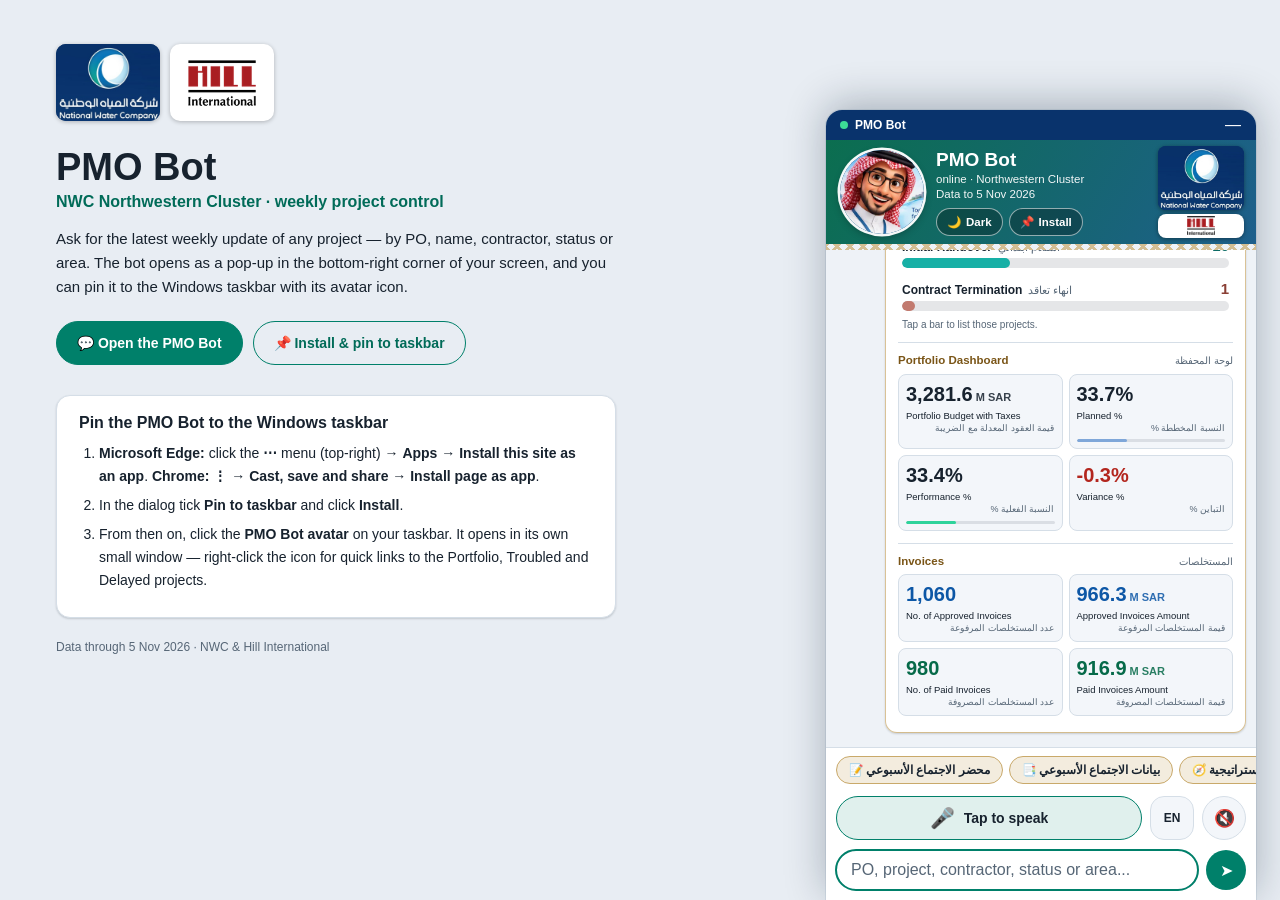
==== commit d764d329: "Auto-update from the drop folder (2026-11-09T10:58Z)" ====
--- a/index.html
+++ b/index.html
@@ -696,7 +696,7 @@
 const PORTFOLIO = {"total":76,"budgetM":3281.6,"planned":33.7,"actual":33.4,"variance":-0.3,"approvedCount":1060,"approvedM":966.3,"paidCount":980,"paidM":916.9,"unpaidCount":80,"unpaidM":49.4,"status":{"susp":1,"trouble":5,"delay":5,"ontrack":24,"ahead":30,"handover":10,"terminated":1,"completed":0},"reportDate":"2026-11-05"};
 const PORTFOLIOS = {"madinah":{"total":55,"budgetM":2609.5,"planned":33.4,"actual":33.0,"variance":-0.4,"approvedCount":800,"approvedM":748.9,"paidCount":738,"paidM":704.1,"unpaidCount":62,"unpaidM":44.8,"status":{"susp":1,"trouble":5,"delay":5,"ontrack":17,"ahead":20,"handover":6,"terminated":1,"completed":0},"en":"Madinah","ar":"المدينة المنورة","pos":["901260326","901250499","901250461","901250436","901250341","901250300","901250291","901250290","901250275","901250253","901250252","901250210","901250206","901250201","901250200","901250199","901250191","901250150","901250110","901250059","901240391","901240355","901240327","901240282","901240210","901240144","901240141","901240137","901240136","901240123","901240105","901240102","901240095","901240091","901240090","901240075","901240072","901240021","901240018","901230317","901230273","901230253","901230202","901230191","901230177","901230176","901230173","901230145","901200178","901240008","901240023","901240189","901240373","901260125","901240386"]},"tabuk":{"total":21,"budgetM":672.2,"planned":34.8,"actual":35.2,"variance":0.4,"approvedCount":260,"approvedM":217.4,"paidCount":242,"paidM":212.8,"unpaidCount":18,"unpaidM":4.6,"status":{"susp":0,"trouble":0,"delay":0,"ontrack":7,"ahead":10,"handover":4,"terminated":0,"completed":0},"en":"Tabuk","ar":"تبوك","pos":["601240064","601240116","601240142","601240159","601240160","601240171","601240224","601240239","601250001","601250007","601250072","601250095","601250132","601250143","601250165","601250198","601250242","601230121","601240010","601240087","601240154"]}};
 const GATES = [{"n":1,"name":"Registration","ar":"تخطيط استراتيجي"},{"n":2,"name":"Initial Planning Stage","ar":"التخطيط الاولي"},{"n":3,"name":"Tender for design","ar":"الطرح للتصميم"},{"n":4,"name":"Design Stage","ar":"التصميم"},{"n":5,"name":"Tender for Construction Stage","ar":"الطرح للتنفيذ"},{"n":6,"name":"Construction Stage (95%)","ar":"التنفيذ"},{"n":7,"name":"Testing & Commissioning (5%)","ar":"الاختبارات التشغيلية"},{"n":8,"name":"Handover and Closeout","ar":"التسليم و الاغلاق"}];
-const BUILD = {"built":"2026-11-09T10:15:28Z","repo":"sandbox-pmo/Main-nwc-pmo-bot","weeklyFile":"Weekly_Progress_Status_of_Madinah_Projects_Till_05-11-2026.xlsx","gatesFile":"NorttWest_Cluster_Projects_life_cycle_Schedule.xlsx","reportDate":"2026-11-05","projects":76,"withGates":72,"gatesModel":"status","gatesSources":[{"file":"NorttWest_Cluster_Projects_life_cycle_Schedule.xlsx","model":"status","projects":52},{"file":"NorthWest_Cluster_Projects_life_cycle_Schedule.xlsx","model":"windows","projects":20}],"notes":{"unknownGateStatus":1,"datesCleaned":18,"reversed":1,"unmatched":["NA-00220","10277","1142","NA-00197"],"matchedByPO":1}};
+const BUILD = {"built":"2026-11-09T10:58:00Z","repo":"sandbox-pmo/Main-nwc-pmo-bot","weeklyFile":"Weekly_Progress_Status_of_Madinah_Projects_Till_05-11-2026.xlsx","gatesFile":"NorttWest_Cluster_Projects_life_cycle_Schedule.xlsx","reportDate":"2026-11-05","projects":76,"withGates":72,"gatesModel":"status","gatesSources":[{"file":"NorttWest_Cluster_Projects_life_cycle_Schedule.xlsx","model":"status","projects":52},{"file":"NorthWest_Cluster_Projects_life_cycle_Schedule.xlsx","model":"windows","projects":20}],"notes":{"unknownGateStatus":1,"datesCleaned":18,"reversed":1,"unmatched":["NA-00220","10277","1142","NA-00197"],"matchedByPO":1}};
 const WH = {"kpi":{"obs":677,"reports":3733,"issuers":68,"issuersObs":38,"issuersRep":37,"projects":63,"projectsAll":76,"floors":65,"contractors":47},"projects":[{"po":"601250132","pno":"AP257","name":"تنفيذ نظام لنقل مياه الصرف الصحي لمنفذ الدرة بحقل","region":"Tabuk","reports":13,"contractor":"شركة الأولات للصناعة والإنشاء المحدودة","consultant":"FCC","floor":true,"emps":["Abdulwahab Alshreef","أحمد العجاوي","محمود فتحي"],"obs":0,"idx":0},{"po":"601250198","pno":"O918","name":"إنشاء شبكات الصرف الصحي بالأحياء الجنوبية بمدينة ضباء","region":"Tabuk","reports":5,"contractor":"شركه اثمار التشييد والبناء للمقاولات","consultant":"FCC","floor":true,"emps":["Khalid Alhuwaity","أحمد العجاوي","محمد الاصيلي"],"obs":0,"idx":1},{"po":"601250143","pno":"P1465-2","name":"احلال وتجديد شبكات المياه بمنطقة تبوك المرحلة الأولى","region":"Tabuk","reports":30,"contractor":"شركه اثمار التشييد والبناء للمقاولات","consultant":"FCC","floor":true,"emps":["Mousa Aljammaz","مايكل عاطف","خالد سعيد"],"obs":0,"idx":2},{"po":"901250461","pno":"AP246","name":"مشروع انشاء شبكات مياه بمدائن صالح","region":"Madinah","reports":5,"contractor":"شركة ركن المواثيق للمقاولات شركة شخص واحد","consultant":"FCC","floor":true,"emps":["Fares Al-ruwaithi"],"obs":2,"idx":3},{"po":"601250242","pno":"AP242","name":"مشروع اعمال ربط الخطوط الرئيسية ومحطات الضخ لشبكات مدينة تبوك بالمشروع الشامل","region":"Tabuk","reports":24,"contractor":"شركة نفود العاذرية للمقاولات شركة شخص واحد","consultant":"Dorsch","floor":true,"emps":["م محمد الفهر","Ahmed Gabr Elsayed","Ahmed mazhr"],"obs":3,"idx":4},{"po":"901240391","pno":"P852","name":"مشروع استكمال شبكات الصرف الصحى لحى البرماوية","region":"Madinah","reports":131,"contractor":"شركة الرخيص للمقاولات","consultant":"FCC","floor":true,"emps":["Ahmed Adni","مصطفي محمد داود","احمد صلاح السيد"],"obs":25,"idx":5},{"po":"901240072","pno":"NA-00034","name":"تنفيذ شبكات صرف صحي متفرقة بالمدينة المنورة (الجزء الأول)","region":"Madinah","reports":181,"contractor":"شركة ابداع الحياة للاستثمار","consultant":"FCC","floor":true,"emps":["Sultan Alborkani","محمد محسن زين الدين","احمد يوسف الغريب"],"obs":24,"idx":6},{"po":"901230177","pno":"10129","name":"مشروع تنفيذ شبكات الصرف الصحي باحياء الجرف بالمدينة المنورة","region":"Madinah","reports":155,"contractor":"شركة البنايات العربية للمقاولات العامة","consultant":"FCC","floor":true,"emps":["Ahmed Adni","مصطفي محمد داود","احمد شعبان"],"obs":19,"idx":7},{"po":"901240141","pno":"10277","name":"إستكمال تنفيذ شبكات الصرف الصحي بالأماكن المتضررة بالمدينة المنورة","region":"Madinah","reports":158,"contractor":"شركة البنايات العربية للمقاولات العامة","consultant":"FCC","floor":true,"emps":["Ahmed Adni","مصطفي محمد داود","سامي أمين أحمد"],"obs":32,"idx":8},{"po":"901230176","pno":"10137","name":"تنفيذ شبكات الصرف الصحي بمخططات الرانوناء واحياء جنوب المدينة ( المرحلة الأولى )","region":"Madinah","reports":164,"contractor":"الشركة الوطنية لاعمال المياه","consultant":"FCC","floor":true,"emps":["Zaid Almoghthawi","عبد الحكيم محمد صلاح الدين","الحسينى سعد عمارة"],"obs":14,"idx":9},{"po":"901250275","pno":"O855","name":"استكمال تنفيذ الخطوط الرئيسية وشبكات الصرف الصحي بأحياء شوران","region":"Madinah","reports":146,"contractor":"شركة عوده مبارك البلادي و أبنائه للمقاولات المحدودة","consultant":"FCC","floor":true,"emps":["Zaid Almoghthawi","عبد الحكيم محمد صلاح الدين","اكرامي عبدالعزيز عبدالله"],"obs":22,"idx":10},{"po":"901230202","pno":"10203","name":"تنفيذ خطوط الصرف الصحي الرئيسية بمخططات الرانوناء واحياء جنوب المدينة","region":"Madinah","reports":362,"contractor":"شركة روابط الحمرور المحدودة","consultant":"FCC","floor":true,"emps":["Mohammed Qutaylan","عبد الحكيم محمد صلاح الدين","محمد سمير"],"obs":32,"idx":11},{"po":"901240021","pno":"P898-1","name":"مشروع إستكمال تنفيذ الخطوط الرئيسية والشبكات الفرعية لمخططات شوران ( المرحلة الأولى )","region":"Madinah","reports":71,"contractor":"شركة اضواء الخليل للمقاولات","consultant":"FCC","floor":true,"emps":["Raed Alhejaili","رجب سعيد رجب بكر","محمد عبدالحميد"],"obs":16,"idx":12},{"po":"901240105","pno":"10278","name":"مشروع انشاء شبكات وخطوط الصرف الصحي بحي الأصيفرين بالمدينة المنورة","region":"Madinah","reports":153,"contractor":"مجموعة سعد علي العيسى للمقاولات (شركة شخص واحد)","consultant":"Dorsch","floor":true,"emps":["Mohammed Qutaylan","ياسر فهد محمد القحطاني","عمرو عبدالحق"],"obs":36,"idx":13},{"po":"901250300","pno":"P824","name":"تنفيذ خط المياه الرئيسي الخاص من موقع الخزانات الاستراتيجية الى المسجد النبوي ومنطقة التطوير","region":"Madinah","reports":79,"contractor":"شركة مطلق الغويري للمقاولات","consultant":"Dorsch","floor":true,"emps":["Faris Alruwaythi","محمود حامد النقيب","علي حسن"],"obs":30,"idx":14},{"po":"901250210","pno":"P825","name":"خط المياه الرئيسي بالدائري الأوسط بالمدينة المنورة","region":"Madinah","reports":46,"contractor":"فرع شركة شبه الجزيرة للمقاولات","consultant":"Dorsch","floor":true,"emps":["Khaled Allhibi","ياسر أحمد عمر مسلم","احمد شبل"],"obs":23,"idx":15},{"po":"901250291","pno":"P861","name":"تنفيذ خطوط وشبكات الصرف الصحي مخطط جبل عير","region":"Madinah","reports":102,"contractor":"شركة سماء التشييد والبناء للتجارة والمقاولات","consultant":"FCC","floor":true,"emps":["Badr Almohammadi","محمود إبراهيم صلاح","خالد عابدين"],"obs":8,"idx":16},{"po":"601250007","pno":"AP244","name":"انشاء مصبات الصهاريج بمحطات معالجة الصرف الصحي بمنطقة تبوك","region":"Tabuk","reports":34,"contractor":"شركة الاداء المتوازن للمقاولات","consultant":"FCC","floor":true,"emps":["Khalid Alhuwaity","أحمد العجاوي","أحمد سعد"],"obs":2,"idx":17},{"po":"901250290","pno":"AP251","name":"تنفيذ مشاريع إيصال خدمات الصرف الصحي لمخططات الإسكان بالمدينة المنورة ( 4 مواقع )","region":"Madinah","reports":128,"contractor":"شركة آشي وبشناق للمقاولات المحدودة","consultant":"FCC","floor":true,"emps":["Zaid Almoghthawi","محمد محسن زين الدين","سليم محمد خالد"],"obs":19,"idx":18},{"po":"901250252","pno":"O1003","name":"انشاء خزانين للمياه بجنوب المدينة المنورة و ملحقاتهما بسعة 250 الف م3 لكل خزان","region":"Madinah","reports":40,"contractor":"شركة اضواء الخليل للمقاولات","consultant":"Dorsch","floor":true,"emps":["Abdullah Organji","رامي السيد محمد السيد ندا","حسن مصطفي محمد"],"obs":34,"idx":19},{"po":"901250059","pno":"AP243","name":"تنفيذ خطوط وشبكات توزيع المياه لمحافظة العيص ( المرحلة الأولى )","region":"Madinah","reports":47,"contractor":"شركة الركائز الثابتة المحدودة","consultant":"FCC","floor":true,"emps":["Ahmed Alsayed","محمد ثروت محمد","ريدزا ماتو عبدالمين"],"obs":6,"idx":20},{"po":"901230191","pno":"10136","name":"تنفيذ خطوط فرعية وتوصيلات منزلية للصرف الصحي مع اعادة تأهيل محطة الضخ بينبع","region":"Madinah","reports":56,"contractor":"شركة العزم للانشاء والتعمير","consultant":"FCC","floor":true,"emps":["Ahmed Alsayed","محمد على عبد العال","وليد سيف"],"obs":14,"idx":21},{"po":"901240123","pno":"10281","name":"استكمال مشروع شبكات الصرف الصحي والتوصيلات المنزلية بينبع","region":"Madinah","reports":54,"contractor":"مؤسسة ابراهيم عتيق الفزي للمقاولات","consultant":"FCC","floor":true,"emps":["Ahmed Alsayed","محمد ثروت محمد","محمد النوتي"],"obs":8,"idx":22},{"po":"901240137","pno":"NA-00033","name":"خطوط مياه متفرقة بالمدينة المنورة (الجزء الاول)","region":"Madinah","reports":4,"contractor":"شركة دقة الابعاد للمقاولات","consultant":"FCC","floor":true,"emps":["Mahmoud Almokhtar","رجب سعيد رجب بكر","سامي محمود"],"obs":2,"idx":23},{"po":"601250072","pno":"P1474","name":"انشاء خطوط رئيسية وشبكات الصرف الصحي بتبوك المرحلة الخامسة عشر","region":"Tabuk","reports":37,"contractor":"شركة أكواا العربية للمياه","consultant":"FCC","floor":true,"emps":["Mohammad Abusalah","أحمد العجاوي","محمد عواد"],"obs":4,"idx":24},{"po":"601240239","pno":"P1475-3","name":"تنفيذ شبكة صرف صحي لاحياء شمال تبوك ( المرحلة الأولى )","region":"Tabuk","reports":18,"contractor":"شركة الأولات للصناعة والإنشاء المحدودة","consultant":"FCC","floor":true,"emps":["Mohammad Abusalah","أحمد العجاوي","محمد سعد"],"obs":3,"idx":25},{"po":"901250150","pno":"P862","name":"تنفيذ خطوط وشبكات الصرف الصحي بمحافظة المهد ( الجزء الاول )","region":"Madinah","reports":131,"contractor":"شركة المشروعات المتقدمة المحدودة","consultant":"FCC","floor":true,"emps":["Mohammed Qutaylan","محمود إبراهيم صلاح","عمرو عباس"],"obs":17,"idx":26},{"po":"901240090","pno":"P878","name":"احلال شبكات و خطوط مياه - المدينة المنورة","region":"Madinah","reports":29,"contractor":"شركة بيان الانشاء للمقاولات","consultant":"Dorsch","floor":true,"emps":["Khaled Allhibi","سامح بشير محمد شحاته","أمين صقر"],"obs":9,"idx":27},{"po":"901250191","pno":"P918","name":"مشروع إنشاء خط مياه رئيسي من المسيجيد الى هبت مع محطة ضخ في المسيجيد ومحطة أخرى في بئر الروحاء","region":"Madinah","reports":60,"contractor":"شركة ميلاف السعودية","consultant":"FCC","floor":true,"emps":["Mohamed Alharbi","احمد خضري عطيه","شريف محمود علي"],"obs":19,"idx":28},{"po":"901240091","pno":"10279","name":"تنفيذ شبكات الصرف الصحي بمحافظة ينبع","region":"Madinah","reports":36,"contractor":"مؤسسه منصور محمد علي آل محمود الغامدي للمقاولات العامة","consultant":"FCC","floor":true,"emps":["Abdulaziz Fallatah","محمد على عبد العال","محمود اسماعيل محمود"],"obs":15,"idx":29},{"po":"601240171","pno":"AP1189","name":"استكمال انشاء خطوط رئيسية وشبكات الصرف الصحي بتبوك المرحلة الثالثة عشر","region":"Tabuk","reports":31,"contractor":"شركة كنان العربية للمقاولات العامة","consultant":"FCC","floor":true,"emps":["Khalid Alhuwaity","أحمد العجاوي","أحمد مظهر"],"obs":1,"idx":30},{"po":"901240355","pno":"AP247","name":"تنفيذ خطوط وشبكات توزيع المياه بمحافظة بدر","region":"Madinah","reports":165,"contractor":"سماء الرس للمقاولات","consultant":"FCC","floor":true,"emps":["Abdulaziz Fallatah","رضا الرفاعي إبراهيم","مصطفى مطحنة"],"obs":9,"idx":31},{"po":"901250206","pno":"AP269","name":"شبكات مياه في الحناكية و الصميد","region":"Madinah","reports":39,"contractor":"شركة خالد سليم الأحمدي للمقاولات شركة شخص واحد","consultant":"FCC","floor":true,"emps":["Mohamed Alharbi","حسام السيد جودة","كمال توفيق"],"obs":5,"idx":32},{"po":"601240160","pno":"P1469","name":"مشروع استكمال شبكات الصرف الصحي في حي الرحمانية تيماء المرحلة السادسة","region":"Tabuk","reports":26,"contractor":"شركة الاسس الاولى للمقاولات","consultant":"FCC","floor":true,"emps":["Khalid Alhuwaity","أحمد العجاوي","حسين عبدربه"],"obs":18,"idx":33},{"po":"901240210","pno":"P802","name":"مشروع شبكات المياه لايصال الخدمة لمستشفى التخصصي بحمراء الأسد","region":"Madinah","reports":43,"contractor":"شركة بيان الانشاء للمقاولات","consultant":"FCC","floor":true,"emps":["Abdullah Organji","احمد خضري عطيه","خالد البنا"],"obs":9,"idx":34},{"po":"901250499","pno":"P921","name":"عبارة تصريف مياه الفائض لمحطة معالجة الصرف الصحي بالمدينة المنورة","region":"Madinah","reports":0,"contractor":"شركة مسعود بالعيد حيدر ال حيدر وشركاه للتجاره والمقاولات العامه","consultant":"FCC","floor":true,"emps":["Sultan Alborkani","محمود إبراهيم صلاح"],"obs":0,"idx":35},{"po":"901250200","pno":"P871","name":"تنفيذ خطوط وشبكات الصرف الصحي بمحافظة بدر ( الجزء الأول )","region":"Madinah","reports":25,"contractor":"شركة العاذرية المحدودة للتجارة","consultant":"FCC","floor":true,"emps":["Abdulaziz Fallatah","رضا الرفاعي إبراهيم","ايمن محمد عبد الحميد المكاوى"],"obs":2,"idx":36},{"po":"901250199","pno":"P917-3","name":"تنقيذ شبكات وخطوط مياه قرى المدينة المنورة ( الجزء الثالث )","region":"Madinah","reports":168,"contractor":"شركة خالد سليم الأحمدي للمقاولات شركة شخص واحد","consultant":"FCC","floor":true,"emps":["Raed Alhejaili","أحمد جمال عطية محمد","محمد علي البساطي"],"obs":16,"idx":37},{"po":"901230145","pno":"10101","name":"تنفيذ شبكات وخطوط مياه بالعوينة والعاقول بالمدينة المنورة","region":"Madinah","reports":27,"contractor":"شركة إعمار السعودية للإنشاء والتطوير","consultant":"FCC","floor":true,"emps":["Abdullah Organji","أحمد محمد نور","محمد عدلي شاذلي عدلي"],"obs":10,"idx":38},{"po":"901230317","pno":"10245","name":"تنفيذ شبكات وخطوط المياه بالصويدرة بمنطقة المدينة المنورة","region":"Madinah","reports":176,"contractor":"شركة خالد سليم الأحمدي للمقاولات شركة شخص واحد","consultant":"FCC","floor":true,"emps":["Khaled Allhibi","أحمد جمال عطية محمد","احمد إبراهيم"],"obs":26,"idx":39},{"po":"601240064","pno":"10256","name":"تنفيذ الاعمال لإنشاء محطة تنقية مياه الشرب بنظام الحاوية المدمجة للقليبة بمنطقة تبوك سعة 1000 م3\\يوم","region":"Tabuk","reports":23,"contractor":"شركة وبرا للمقاولات","consultant":"Dorsch","floor":true,"emps":["Abdulrahman Almaashi","أحمد جبر احمد السيد","احمد سعيد عبد العزيز احمد عوض"],"obs":22,"idx":40},{"po":"601240116","pno":"10296","name":"مشروع إنشاء شبكات مياه الشرب لحي الرايس بمدينة تبوك","region":"Tabuk","reports":13,"contractor":"شركة نفود العاذرية للمقاولات شركة شخص واحد","consultant":"FCC","floor":true,"emps":["Mousa Aljammaz","مايكل عاطف","محمد برهام"],"obs":1,"idx":41},{"po":"901250341","pno":"AP248","name":"تنفيذ خطوط وشبكات توزيع المياه بمحافظة وادي الفرع","region":"Madinah","reports":14,"contractor":"شركة ركن المواثيق للمقاولات شركة شخص واحد","consultant":"FCC","floor":true,"emps":["Yaseen Owaidhah","أحمد محمد نور","محمد سعيد"],"obs":3,"idx":42},{"po":"601250165","pno":"AP256","name":"مشروع ايصال المياه لمنفذ حالة عمار الحدودي","region":"Tabuk","reports":22,"contractor":"شركة فهد ماضي جمعان المجول للمقاولات المعمارية","consultant":"FCC","floor":true,"emps":["Mohammed Albalawi","مايكل عاطف","أحمد العربي"],"obs":11,"idx":43},{"po":"901250201","pno":"AP264","name":"مشروع انشاء شبكات مياه بقريتي المعتدل وقاع الحاج","region":"Madinah","reports":41,"contractor":"مؤسسه اشغال النهار للمقاولات","consultant":"FCC","floor":true,"emps":["Faris Alruwaythi","عماد عبدالحليم إبراهيم","نور الدين مهدي عكاشه"],"obs":9,"idx":44},{"po":"901250110","pno":"O138","name":"استكمال إنشاء أشياب مع ملحقاتها ومحطة تنقية للمياه في مناطق مختلفة بمحافظة الحناكية","region":"Madinah","reports":2,"contractor":"شركة بنون و فنون للمقاولات","consultant":"FCC","floor":true,"emps":["Yaseen Owaidhah","أحمد جمال عطية محمد","نبيل باقر"],"obs":2,"idx":45},{"po":"901240075","pno":"O192","name":"استكمال تنفيذ خطوط وشبكات المياه بأحياء شرق المدينة المنورة والعاقول","region":"Madinah","reports":5,"contractor":"شركة دقة الابعاد للمقاولات","consultant":"FCC","floor":true,"emps":["Mahmoud Almokhtar","رجب سعيد رجب بكر","عمر أحمد عبيد صالح"],"obs":2,"idx":46},{"po":"601240224","pno":"O922","name":"مشروع استكمال شبكات مياه المرحلة التاسعة في مدينة تبوك احياء النخيل والتعاون وغرناطة","region":"Tabuk","reports":19,"contractor":"شركه اعمال المحترفون للتجارة والمقاولات","consultant":"FCC","floor":true,"emps":["Mousa Aljammaz","مايكل عاطف","علي عمر"],"obs":13,"idx":47},{"po":"601240159","pno":"P1488","name":"مشروع انشاء محطة تنقية مياه الشرب لفجر بمنطقة تبوك سعة 500 م3يوم","region":"Tabuk","reports":23,"contractor":"شركة وبرا للمقاولات","consultant":"Dorsch","floor":true,"emps":["Abdulrahman Almaashi","أحمد جبر احمد السيد","عبد اللطيف صبري ابراهيم عبد اللطيف"],"obs":14,"idx":48},{"po":"601240142","pno":"P1502","name":"مشروع انشاء خطوط ناقلة وموقع اعمال مياه ومحطة ضخ بمدينة حقل","region":"Tabuk","reports":24,"contractor":"شركه بن ماضي المحدوده للمقاولات العامه","consultant":"FCC","floor":true,"emps":["Mousa Aljammaz","مايكل عاطف","عبدالله شطريط"],"obs":1,"idx":49},{"po":"601250001","pno":"P1515","name":"مشروع إعادة تأهيل شبكات المياه بمنطقة تبوك","region":"Tabuk","reports":20,"contractor":"شركة رواسي البناء للإستثمار القابضة","consultant":"FCC","floor":true,"emps":["Mohammed Alfahr","مايكل عاطف","سعيد مبارك"],"obs":9,"idx":50},{"po":"901250253","pno":"P832","name":"ترحيل خطوط وتنفيذ شبكات بمناطق متفرقة (المرحلة الاولى)","region":"Madinah","reports":70,"contractor":"شركة خالد سليم الأحمدي للمقاولات شركة شخص واحد","consultant":"FCC","floor":true,"emps":["Abdualziz Alraddadi","حسام السيد جودة","محمود عطية عبدالهادي"],"obs":9,"idx":51},{"po":"901230273","pno":"P894-1","name":"مشروع تنفيذ خط المياه الرئيسي في الدائري الثالث شرق المدينة المنورة","region":"Madinah","reports":60,"contractor":"شركة الأولات للصناعة والإنشاء المحدودة","consultant":"FCC","floor":true,"emps":["Khaled Sahaf","رزق فرج رزق","أسامة إبراهيم"],"obs":15,"idx":52},{"po":"901240327","pno":"P898-2","name":"مشروع إستكمال تنفيذ الخطوط الرئيسية والشبكات الفرعية لمخططات شوران ( المرحلة الثانية )","region":"Madinah","reports":5,"contractor":"شركة آفاق الدولية للإستثمار","consultant":"FCC","floor":true,"emps":["Mahmoud Almokhtar","رزق فرج رزق","محمد عبد الحليم خيرالله"],"obs":1,"idx":53},{"po":"901230173","pno":"10128","name":"تنفيذ شبكات الصرف الصحى بمحافظات منطقه المدينه المنورة الخطوط الرئيسيه","region":"Madinah","reports":0,"contractor":"مجموعة الموسى المحدودة","consultant":"FCC","floor":true,"emps":["Badr Almohammadi","محمد محسن زين الدين","خالد فايز"],"obs":0,"idx":54},{"po":"901230253","pno":"10204","name":"إحلال شبكات وخطوط مياه بمدينة ينبع","region":"Madinah","reports":62,"contractor":"شركة شبكة الإنشاء للمقاولات","consultant":"FCC","floor":true,"emps":["Ahmed Alsayed","محمد على عبد العال","اسلام احمد"],"obs":4,"idx":55},{"po":"901240095","pno":"10280","name":"مشروع تنفيذ شبكة توزيع المياه في حي المحاميد بالمدينة المنورة","region":"Madinah","reports":2,"contractor":"شركة خزام ناصر سعيد الشهراني للمقاولاتت","consultant":"FCC","floor":true,"emps":["Abdullah Organji","أحمد محمد نور","احمد عفت امين"],"obs":0,"idx":56},{"po":"901240136","pno":"NA-00023","name":"مشروع خطوط وشبكات المياه بمنطقة شمال وشرق المدينة المنورة","region":"Madinah","reports":27,"contractor":"شركة كيان المملكة كاك المحدودة","consultant":"FCC","floor":true,"emps":["Khaled Sahaf","أحمد محمد نور","هاني عبدالوهاب الهواري"],"obs":9,"idx":57},{"po":"901240144","pno":"NA-00031","name":"مشروع احلال خطوط الاسبستوس ببدر","region":"Madinah","reports":0,"contractor":"شركة آفاق الدولية للإستثمار","consultant":"FCC","floor":true,"emps":["Abdulaziz Fallatah","رضا الرفاعي إبراهيم","محمد مصطفى توفيق"],"obs":0,"idx":58},{"po":"901240282","pno":"NA-00112","name":"مشروع استبدال خطوط وشبكات المياه المتهالكة بالمدينة المنورة","region":"Madinah","reports":5,"contractor":"شركة ثروات المجد للمقاولات العامة","consultant":"Dorsch","floor":true,"emps":["Raed Alhejaili","محمود حامد النقيب","محمد الأحول"],"obs":1,"idx":59},{"po":"901240102","pno":"O1006","name":"توريد وتركيب وحدات معالجة الحمأة ميكانيكيا بالمدينة المنورة","region":"Madinah","reports":1,"contractor":"شركة البنايات العربية للمقاولات العامة","consultant":"FCC","floor":true,"emps":["Badr Almohammadi","محمد محسن زين الدين","سمير عبد الحميد"],"obs":0,"idx":60},{"po":"901240018","pno":"P908","name":"تنفيذ شبكات وخطوط المياه بمنطقة جنوب المدينة المنورة","region":"Madinah","reports":33,"contractor":"شركة عبد المحسن شعبان القحطانى للمقاولات","consultant":"FCC","floor":true,"emps":["Abdualziz Alraddadi","احمد خضري عطيه","اسامة بكر"],"obs":4,"idx":61},{"po":"601250095","pno":"P1475-4","name":"تنفيذ شبكة صرف صحي لاحياء شمال تبوك ( المرحلة الثانية )","region":"Tabuk","reports":1,"contractor":"شركة موارد الالات للتجارة والمقاولات المحدودة","consultant":"FCC","floor":true,"emps":["Mohammad Abusalah","أحمد العجاوي","عمرو الصفتي"],"obs":0,"idx":62},{"po":"901260326","pno":"NA-00220","name":"ﻣﺸﺮﻭﻉ ﺇﻳﺼﺎﻝ ﺧﺪﻣﺔ ﺍﻟﺼﺮﻑ ﺍﻟﺼﺤﻲ ﻟﻤﺸﺮﻭﻉ ﺑﻮﺍﻳﺔ ﺳﻤﻮ ﺍﻟﻤﻄﻞ ﻋﻠﻰ ﺗﻘﺎﻃﻊ ﻃﺮﻳﻘﻲ ﺍﻟﻤﻠﻚ ﻓﻴﺼﻞ ﻭﺍﻟﻤﻠﻚ ﻓﻬﺪ ﺍﻟﻜﺎﺋﻦ ﺑﺤﻲ ﺍﻟﻤﺼﺎﻧﻊ ﺑﺎﻟﻤﺪﻳﻨﺔ ﺍﻟﻤﻨﻮﺭ ﺓ","region":"Madinah","reports":0,"contractor":"شركه اعمال المحترفون للتجارة والمقاولات","consultant":"FCC","floor":true,"emps":["Mohamed Alharbi"],"obs":0,"idx":63},{"po":"901240386","pno":"P829","name":"تنفيذ خط المياه الرئيسي لتغذية توسعة المطار","region":"Madinah","reports":3,"contractor":"شركة دقة الابعاد للمقاولات","consultant":"FCC","floor":true,"emps":["Khaled Sahaf","رجب سعيد رجب بكر","حمزه مكرم حمزه"],"obs":0,"idx":64},{"po":"901200178","pno":"1142","name":"استكمال تنفيذ الخطوط الرئيسية وشبكات المياه بالمدينة المنورة","region":"Madinah","reports":0,"contractor":"شركة الصخرة العربية للمقاولات","consultant":"Not assigned","floor":false,"emps":[],"obs":0,"idx":65},{"po":"601230121","pno":"10081","name":"مشروع استكمال شبكات المياه وأعمال الربط للخطوط الرئيسية وأعمال مواقع المياه بمدينة تبوك","region":"Tabuk","reports":2,"contractor":"شركة ابداع الحياة للاستثمار","consultant":"Not assigned","floor":false,"emps":[],"obs":1,"idx":66},{"po":"901240008","pno":"O1005","name":"استكمال إنشاء خزان مياه تجميعي 10,000م3 ببيضان محافظة المهد","region":"Madinah","reports":0,"contractor":"مؤسسة سنام للمقاولات","consultant":"Not assigned","floor":false,"emps":[],"obs":0,"idx":67},{"po":"901240023","pno":"P848-1","name":"تنفيذ خط الصرف الصحي الرئيسي بالدعيثة","region":"Madinah","reports":0,"contractor":"شركة ابداع الحياة للاستثمار","consultant":"Not assigned","floor":false,"emps":[],"obs":0,"idx":68},{"po":"601240010","pno":"O1021","name":"استكمال مشروع انشاء شبكات مياه الشرب بقرية المعظم بتبوك","region":"Tabuk","reports":0,"contractor":"شركة الرصف والبناء السعودية للتجارة والصناعة والمقاولات","consultant":"Not assigned","floor":false,"emps":[],"obs":0,"idx":69},{"po":"601240087","pno":"O1014","name":"استكمال مشروع توسعة محطة المعالجة بأملج إلى المرحلة الثلاثية","region":"Tabuk","reports":0,"contractor":"شركة زهران للصيانة والتشغيل","consultant":"Not assigned","floor":false,"emps":[],"obs":0,"idx":70},{"po":"601240154","pno":"P1498","name":"شبكات المياه باحياء النظيم وجنوب تبوك","region":"Tabuk","reports":0,"contractor":"شركة بصمة التشييد للمقاولات","consultant":"Not assigned","floor":false,"emps":[],"obs":0,"idx":71},{"po":"901240189","pno":"O267","name":"استكمال الخطوط الرئيسية وشبكات الصرف الصحي بمدينة بدر","region":"Madinah","reports":0,"contractor":"شركة ركن المواثيق للمقاولات شركة شخص واحد","consultant":"Not assigned","floor":false,"emps":[],"obs":0,"idx":72},{"po":"901240373","pno":"O394","name":"استكمال خطوط الصرف الصحي لمدينة العلا (خطوط رئيسية وشبكات)","region":"Madinah","reports":57,"contractor":"شركة تاج العزيزية","consultant":"Not assigned","floor":false,"emps":[],"obs":12,"idx":73},{"po":"901250436","pno":"AP249","name":"تنفيذ خط مياه رئيسي وخزان وشبكة توزيع رئيسية لوادي الريم وقراها","region":"Madinah","reports":0,"contractor":"شركة أعمال متكاملة للمقاولات","consultant":"Not assigned","floor":false,"emps":[],"obs":0,"idx":74},{"po":"901260125","pno":"NA-00197","name":"مشروع إيصال خدمة المياه لمرفأ الرايس بمحافظة بدر","region":"Madinah","reports":0,"contractor":"شركة بيان الانشاء للمقاولات","consultant":"Not assigned","floor":false,"emps":[],"obs":0,"idx":75}],"issuers":[{"name":"Abdullah Sulaiman","obs":22,"rep":9,"projects":[14,19]},{"name":"Hussien A. Mahllawi","obs":1,"rep":0,"projects":[21]},{"name":"Anas F. Albalawi","obs":18,"rep":0,"projects":[33]},{"name":"Mohammed Abu Salah","obs":5,"rep":0,"projects":[24,25]},{"name":"Ali M. Huways","obs":417,"rep":0,"projects":[3,5,6,7,8,9,10,11,12,13,14,15,16,18,19,20,21,22,23,26,27,28,29,31,32,34,36,37,38,39,42,44,45,46,51,52,53,55,57,59,61,73]},{"name":"Ismail O. Alsharari","obs":11,"rep":0,"projects":[47]},{"name":"Abdulrahman Al-Maashi","obs":33,"rep":0,"projects":[40,48]},{"name":"Mohammed Albalawi","obs":11,"rep":0,"projects":[43]},{"name":"Mohammed Al-Fahhar","obs":11,"rep":0,"projects":[4,50]},{"name":"Abduallah Abdulaziz Alqahtani","obs":2,"rep":0,"projects":[13,27]},{"name":"Ali H. Alqufayli","obs":2,"rep":0,"projects":[40,49]},{"name":"Ahmed Mostafa Mohamed","obs":2,"rep":0,"projects":[19]},{"name":"Khalid Al-Huwaity","obs":1,"rep":0,"projects":[30]},{"name":"Waleed Haddad","obs":6,"rep":0,"projects":[40,47,50,66]},{"name":"Mohammed Nabil","obs":30,"rep":0,"projects":[5,7,8,9,10,11,12,13,14,15,21,24,34,36,51,52]},{"name":"Fares Al-Ruwaithi","obs":6,"rep":0,"projects":[14,44]},{"name":"Ahmed El-Sayed","obs":3,"rep":0,"projects":[21,22]},{"name":"Sultan Al-Harbi","obs":11,"rep":0,"projects":[37]},{"name":"Mousa Al-Jammaz","obs":1,"rep":0,"projects":[41]},{"name":"Sultan S. Alborkani","obs":8,"rep":181,"projects":[6]},{"name":"Adel S. Alhaisouni","obs":3,"rep":0,"projects":[9,26]},{"name":"Abdulaziz Al-Radadi","obs":1,"rep":0,"projects":[61]},{"name":"Esam A. Afandi","obs":10,"rep":0,"projects":[6,7,11,12,14,34,45,73]},{"name":"Raed Al-Hujaili","obs":5,"rep":0,"projects":[12]},{"name":"Mohammed Qutaylan","obs":7,"rep":138,"projects":[11,13,26]},{"name":"Zaid Al-Maghthawi","obs":4,"rep":0,"projects":[10,18]},{"name":"Mostafa Mohamed Dawoud","obs":7,"rep":59,"projects":[5,7,8]},{"name":"Hamuwd S. Alsharari","obs":1,"rep":0,"projects":[24]},{"name":"Karim Abdel Fattah","obs":27,"rep":0,"projects":[5,6,7,8,10,11,12,14,15,23,27,32,46]},{"name":"Ahmed Ali Adani","obs":1,"rep":385,"projects":[5,7,8]},{"name":"Noura S. Abbouda","obs":1,"rep":0,"projects":[20]},{"name":"Ali M. Alhelali","obs":2,"rep":0,"projects":[17]},{"name":"Yasser Ahmed Omar Muslim","obs":1,"rep":1,"projects":[14,19]},{"name":"Khalid Al-Luhaibi","obs":1,"rep":0,"projects":[27]},{"name":"Abdel Hakim Mohamed Salah El-Din","obs":1,"rep":0,"projects":[11]},{"name":"Abdullah Orkanji","obs":2,"rep":78,"projects":[19,34,38,56]},{"name":"Ramy El-Sayed Mohamed El-Sayed Neda","obs":1,"rep":0,"projects":[19]},{"name":"Abdulmajeed Al-Otaibi","obs":1,"rep":0,"projects":[19]},{"name":"Abdulaziz Fallatah","obs":0,"rep":226,"projects":[29,31,36]},{"name":"Ahmed Youssef Elbegermy","obs":0,"rep":296,"projects":[0,1,2,17,24,25,30,33,41,43,47,49,50,62]},{"name":"Mohammed Badai","obs":0,"rep":87,"projects":[28,32]},{"name":"Abdel Hakim Mohamed Salah El-din","obs":0,"rep":673,"projects":[9,10,11,18]},{"name":"Emad Abdel Halim Ibrahim","obs":0,"rep":103,"projects":[3,13,44]},{"name":"Ahmed Khodary Attia","obs":0,"rep":65,"projects":[28,34,61]},{"name":"Ahmed El-sayed","obs":0,"rep":219,"projects":[20,21,22,55]},{"name":"Badr Al-mohammadi","obs":0,"rep":103,"projects":[16,60]},{"name":"Mohamed E.neama","obs":0,"rep":58,"projects":[13]},{"name":"Raed Al-hujaili","obs":0,"rep":67,"projects":[12,59]},{"name":"Ahmed Gabr Ahmed El-sayed","obs":0,"rep":70,"projects":[4,40,48]},{"name":"Ragab Said Ragab Bakr","obs":0,"rep":14,"projects":[12,23,46,64]},{"name":"Khalid Al-luhaibi","obs":0,"rep":74,"projects":[15,27,39]},{"name":"Fares Al-ruwaithi","obs":0,"rep":34,"projects":[14]},{"name":"Hossam E. Mahmoud","obs":0,"rep":7,"projects":[51]},{"name":"Ahmed Gamal Attia Mohamed","obs":0,"rep":232,"projects":[37,39]},{"name":"Mohamed Mohsen Zein El-din","obs":0,"rep":127,"projects":[18]},{"name":"Abdulaziz Al-radadi","obs":0,"rep":65,"projects":[51,61]},{"name":"Mazen Mohamed Ali","obs":0,"rep":26,"projects":[57]},{"name":"Sultan Al-harbi","obs":0,"rep":111,"projects":[37,39]},{"name":"Rezq Farag Rezq","obs":0,"rep":62,"projects":[52,53]},{"name":"Yasser Fahd Mohamed Al-qahtani","obs":0,"rep":88,"projects":[13]},{"name":"Omar Mohamed Zabady","obs":0,"rep":38,"projects":[14]},{"name":"Yaseen Owaidah","obs":0,"rep":16,"projects":[42,45]},{"name":"Khalid Sahaf","obs":0,"rep":6,"projects":[52,57,64]},{"name":"Mahmoud Hamed El-naqeeb","obs":0,"rep":6,"projects":[14]},{"name":"Mahmoud Al-mukhtar","obs":0,"rep":4,"projects":[23,46]},{"name":"Yousef Khalid","obs":0,"rep":5,"projects":[12,15,19,27]},{"name":"Ramy El-sayed Mohamed El-sayed Neda","obs":0,"rep":1,"projects":[19]},{"name":"Ahmed F. Algamdi","obs":0,"rep":2,"projects":[66]}],"contractors":[{"name":"شركة خالد سليم الأحمدي للمقاولات شركة شخص واحد","reports":453,"projects":4},{"name":"شركة روابط الحمرور المحدودة","reports":362,"projects":1},{"name":"شركة البنايات العربية للمقاولات العامة","reports":314,"projects":3},{"name":"شركة ابداع الحياة للاستثمار","reports":183,"projects":2},{"name":"سماء الرس للمقاولات","reports":165,"projects":1},{"name":"الشركة الوطنية لاعمال المياه","reports":164,"projects":1},{"name":"مجموعة سعد علي العيسى للمقاولات (شركة شخص واحد)","reports":153,"projects":1},{"name":"شركة عوده مبارك البلادي و أبنائه للمقاولات المحدودة","reports":146,"projects":1},{"name":"شركة الرخيص للمقاولات","reports":131,"projects":1},{"name":"شركة المشروعات المتقدمة المحدودة","reports":131,"projects":1},{"name":"شركة آشي وبشناق للمقاولات المحدودة","reports":128,"projects":1},{"name":"شركة اضواء الخليل للمقاولات","reports":111,"projects":2},{"name":"شركة سماء التشييد والبناء للتجارة والمقاولات","reports":102,"projects":1},{"name":"شركة الأولات للصناعة والإنشاء المحدودة","reports":91,"projects":3},{"name":"شركة مطلق الغويري للمقاولات","reports":79,"projects":1},{"name":"شركة بيان الانشاء للمقاولات","reports":72,"projects":2},{"name":"شركة شبكة الإنشاء للمقاولات","reports":62,"projects":1},{"name":"شركة ميلاف السعودية","reports":60,"projects":1},{"name":"شركة تاج العزيزية","reports":57,"projects":1},{"name":"شركة العزم للانشاء والتعمير","reports":56,"projects":1},{"name":"مؤسسة ابراهيم عتيق الفزي للمقاولات","reports":54,"projects":1},{"name":"شركة الركائز الثابتة المحدودة","reports":47,"projects":1},{"name":"فرع شركة شبه الجزيرة للمقاولات","reports":46,"projects":1},{"name":"شركة وبرا للمقاولات","reports":46,"projects":2},{"name":"مؤسسه اشغال النهار للمقاولات","reports":41,"projects":1},{"name":"شركة نفود العاذرية للمقاولات شركة شخص واحد","reports":37,"projects":2},{"name":"شركة أكواا العربية للمياه","reports":37,"projects":1},{"name":"مؤسسه منصور محمد علي آل محمود الغامدي للمقاولات العامة","reports":36,"projects":1},{"name":"شركه اثمار التشييد والبناء للمقاولات","reports":35,"projects":2},{"name":"شركة الاداء المتوازن للمقاولات","reports":34,"projects":1},{"name":"شركة عبد المحسن شعبان القحطانى للمقاولات","reports":33,"projects":1},{"name":"شركة كنان العربية للمقاولات العامة","reports":31,"projects":1},{"name":"شركة إعمار السعودية للإنشاء والتطوير","reports":27,"projects":1},{"name":"شركة كيان المملكة كاك المحدودة","reports":27,"projects":1},{"name":"شركة الاسس الاولى للمقاولات","reports":26,"projects":1},{"name":"شركة العاذرية المحدودة للتجارة","reports":25,"projects":1},{"name":"شركه بن ماضي المحدوده للمقاولات العامه","reports":24,"projects":1},{"name":"شركة فهد ماضي جمعان المجول للمقاولات المعمارية","reports":22,"projects":1},{"name":"شركة رواسي البناء للإستثمار القابضة","reports":20,"projects":1},{"name":"شركة ركن المواثيق للمقاولات شركة شخص واحد","reports":19,"projects":2},{"name":"شركه اعمال المحترفون للتجارة والمقاولات","reports":19,"projects":1},{"name":"شركة دقة الابعاد للمقاولات","reports":12,"projects":3},{"name":"شركة آفاق الدولية للإستثمار","reports":5,"projects":1},{"name":"شركة ثروات المجد للمقاولات العامة","reports":5,"projects":1},{"name":"شركة بنون و فنون للمقاولات","reports":2,"projects":1},{"name":"شركة خزام ناصر سعيد الشهراني للمقاولاتت","reports":2,"projects":1},{"name":"شركة موارد الالات للتجارة والمقاولات المحدودة","reports":1,"projects":1}],"consultants":[{"name":"FCC","reports":3252,"projects":56},{"name":"Dorsch","reports":422,"projects":9},{"name":"Not assigned","reports":59,"projects":11}],"regions":[{"name":"Madinah","reports":3368,"projects":55,"obs":574},{"name":"Tabuk","reports":365,"projects":21,"obs":103}],"check":{"obsRows":677,"obsUnmatched":0,"repRows":3736,"repUnmatched":59},"asOf":"02 Nov 2026"};
 const MOM = {"title":"MOM · PMO Executive Meeting · Northwestern Cluster","titleAr":"محضر اجتماع · الاجتماع الدوري لقطاع المشاريع · القطاع الشمالي الغربي","meeting":"02 November 2026","latest":"05 November 2026","groups":[{"title":"تعديل أسقف اتفاقيات الاشراف المحلية والعالمية","subs":[{"title":"اتفاقيات الاشراف المحلية","updates":[{"iso":"2026-10-15","d":"15 October 2026","t":"في تاريخ 15 أكتوبر 2026 تم ارسال استفسار من إدارة الجدولة والتحكم بالمركز الرئيسي الى القطاع وتم الرد عليه من القطاع في نفس التاريخ."},{"iso":"2026-10-14","d":"14 October 2026","t":"في تاريخ 14 أكتوبر 2026 تم رفع الدراسة الى إدارة الجدولة والتحكم بالمركز الرئيسي."}],"owner":"","created":"31 August 2026","expected":"03 September 2026"},{"title":"اتفاقيات الإشراف العالمية","updates":[{"iso":"2026-10-15","d":"15 October 2026","t":"في تاريخ 15 أكتوبر 2026: تم اعتمادها من سعادة النائب التنفيذي للمشاريع الرأسمالية، واعتمادها من الممثل المالي وإحالتها الى الإدارة القانونية في المركز الرئيسي للإفادة."},{"iso":"2026-10-11","d":"11 October 2026","t":"في تاريخ 11 أكتوبر 2026 تم إحالة المعاملة إلى إدارة الجدولة والتحكم بالمركز الرئيسي للمراجعة والإفادة بالتوصيات."},{"iso":"2026-10-06","d":"06 October 2026","t":"في تاريخ 06 أكتوبر 2026 تم التواصل من خلال البريد الإلكتروني مع إدارة الجدولة والتحكم بالمركز الرئيسي لطلب الدعم لتعجيل موافقة سعادة نائب الرئيس التنفيذي للمشاريع الرأسمالية."},{"iso":"2026-10-04","d":"04 October 2026","t":"في تاريخ 04 أكتوبر 2026 تم الإفادة من الإدارة القانونية بالموافقة من خلال النظام وتم إتباع سلسلة الموافقات من القطاع وتم رفعها إلى سعادة نائب الرئيس التنفيذي للمشاريع الرأسمالية"},{"iso":"2026-09-29","d":"29 September 2026","t":"في تاريخ 29 سبتمبر 2026 تم إحالة طلب تخفيض سقف الاتفاقية من إدارة المشتريات الى الإدارة القانونية لإبداء الرأي."},{"iso":"2026-09-13","d":"13 September 2026","t":"خلال الفترة من 2 سبتمبر حتى تاريخ 13 سبتمبر 2026 تم رفع المعاملة إلى إدارة المشتريات أكثر من مرة وتم رفضها وافادت ان العقد عباره عن اتفاقية وهي غير ملزمة وان جدول الكميات استرشادي وغير ملزم وتم التنسيق مع إدارة المشتريات أكثر من مره حتى تم رفع المعاملة مره أخرى في 13 سبتمبر 2026."},{"iso":"2026-08-24","d":"24 August 2026","t":"في تاريخ 24 أغسطس 2026 تم عمل معاملة التخفيض في النظام ورفعها الى إدارة المشتريات بالقطاع."}],"owner":"","created":"31 August 2026","expected":"03 September 2026"}]},{"title":"إعادة طرح المشاريع المسحوبة","subs":[{"title":"المنهاة","updates":[],"owner":"خدمات المشاريع - القطاعات","created":"17 June 2026","expected":"02 July 2026"},{"title":"التي سبق طرحها","updates":[],"owner":"خدمات المشاريع - القطاعات","created":"17 June 2026","expected":"02 July 2026"},{"title":"المعاد ترسيتها","updates":[],"owner":"خدمات المشاريع - القطاعات","created":"22 June 2026","expected":"09 July 2026"}]},{"title":"إغلاق ملاحظات فريق التدقيق الداخلي (16 ملاحظة)","subs":[{"title":"","updates":[{"iso":"2026-10-19","d":"19 October 2026","t":"في تاريخ 19 أكتوبر 2026 : تم الرد من القطاع انه تم مشاركة إدارة التدقيق الداخلي سابقاً بجميع المبررات التي تفيد عدم قابلية تطبيق الغرامة."},{"iso":"2026-10-13","d":"13 October 2026","t":"في تاريخ 13 أكتوبر 2026 : تم الرد من إدارة التدقيق الداخلي بضرورة إتباع أفادتهم السابقة"},{"iso":"2026-09-01","d":"01 September 2026","t":"في تاريخ 1 سبتمبر 2026 تم عقد اجتماع مع قسم الجودة بالمركز الرئيسي وتم تزويدهم بجميع المستندات التي سبق إرسالها عن طريق تيم بلس ."},{"iso":"2026-08-30","d":"30 August 2026","t":"- في تاريخ 30 أغسطس 2026 م تم الرد على إدارة المراجعة الداخلية عن طريق +Team بخصوص فحص المواد والأعمال والإشراف على المشاريع بما هو مطلوب."},{"iso":"2026-08-18","d":"18 August 2026","t":"- في تاريخ 18 أغسطس 2026 تم ارفاق جميع المستندات المطلوبة الى إدارة التدقيق الداخلي عن طريق تيم بلس وهي حاليا تحت المراجعة من قبلهم."},{"iso":"2026-08-10","d":"10 August 2026","t":"ملاحظة رقم 2: في تاريخ 10 أغسطس 2026 م الرد على ادارة التدقيق الداخلي وتوفير جميع المستندات والادلة التي تثبت عدم قابلية تطبيق الغرامة ."}],"owner":"خدمات المشاريع القطاعات","created":"29 December 2025","expected":"05 February 2026"}]},{"title":"خطة التعامل مع تحديات المشاريع المنجزة ولم تشغل","subs":[{"title":"","updates":[{"iso":"2026-11-05","d":"05 November 2026","t":"القطاع الشمالي الغربي: بتاريخ 05 نوفمبر 2026 تم تزويد المركز الرئيسي بحصر المشاريع الهامة و العاجلة للحلول التمويلية (التشغيل)."},{"iso":"2026-11-04","d":"04 November 2026","t":"القطاع الشمالي الغربي: بتاريخ 04 نوفمبر 2026 تم تزويد المركز الرئيسي بالدراسة."},{"iso":"2026-10-29","d":"29 October 2026","t":"القطاع الشمالي الغربي: بتاريخ 29- أكتوبر-2026 تم إصدار أمر الشراء لمشروع محطة أملج PO 601260232"}],"owner":"القطاعات","created":"15 July 2026","expected":"30 July 2026"}]},{"title":"مبادرة تعظيم الاستفادة من الاتفاقيات الهندسية","subs":[{"title":"","updates":[{"iso":"2026-11-05","d":"05 November 2026","t":"بتاريخ 05 نوفمبر 2026 تم تزويد المركز الرئيسي بحصر المشاريع الهامة و العاجلة للحلول التمويلية (التشغيل)"},{"iso":"2026-11-04","d":"04 November 2026","t":"بتاريخ 04 نوفمبر 2026 تم طلب حصر المشاريع الهامة و العاجلة للحلول التمويلية (التشغيل) من المركز الرئيسي."},{"iso":"2026-10-28","d":"28 October 2026","t":"بتاريخ 28 أكتوبر2026 تم إفادة إدارة التخطيط الاستراتيجي بالمركز الرئيسي بأولويات القطاع الشمالي الغربي."},{"iso":"2026-10-27","d":"27 October 2026","t":"القطاع الشمالي الغربي: بتاريخ 27أكتوبر 2026: تم الاجتماع مع إدارة التشغيل و الصيانة لتحديد و تحديث أولويات المشاريع."}],"owner":"خدمات المشاريع","created":"28 September 2026","expected":"01 October 2026"}]},{"title":"المبالغ المحولة للشركة للمخططات الغير ملاصقة لشبكات الصرف الصحي","subs":[{"title":"","updates":[{"iso":"2026-10-29","d":"29 October 2026","t":"بتاريخ 29 أكتوبر 2026: تم تزويد المركز الرئيسي بترتيب المشاريع المطلوبة حسب المعايير المحددة."},{"iso":"2026-10-15","d":"15 October 2026","t":"القطاع الشمالي الغربي: في تاريخ 15 أكتوبر 2026: تم تزويد المركز الرئيسي بدراسة امكانية الاستفادة من المبالغ المودعة من المخططات الغير ملاصقة ."}],"owner":"خدمات المشاريع القطاعات","created":"08 June 2026","expected":"15 June 2026"}]},{"title":"قواعد إيصال خدمات المياه والصرف الصحي للمخططات المعتمدة (نسخة 1.1)","subs":[{"title":"","updates":[{"iso":"2026-10-15","d":"15 October 2026","t":"القطاع الشمالي الغربي: تم تزويد المركز الرئيسي بالملاحظات على قواعد إيصال خدمات المياه بتاريخ 15 أكتوبر2026."}],"owner":"خدمات المشاريع","created":"21 October 2026","expected":"—"}]},{"title":"الخطة المعدلة لانجاز المشاريع للعام 2026","subs":[{"title":"","updates":[{"iso":"2026-10-27","d":"27 October 2026","t":"القطاع الشمالي الغربي: بتاريخ 27أكتوبر 2026 تم تزويد المركز الرئيسي بالخطة المعدلة لإنجاز المشاريع لعام 2026 بعد اعتماد نائب الرئيس للمشاريع الرأسمالية بالقطاع الشمالي الغربي."}],"owner":"خدمات المشاريع القطاعات","created":"26 October 2026","expected":"28 October 2026"}]},{"title":"سياسة المشاريع الرأسمالية","subs":[{"title":"","updates":[{"iso":"2026-10-27","d":"27 October 2026","t":"القطاع الشمالي الغربي: بتاريخ 27 أكتوبر 2026 تم الرد و تزويد المركز الرئيسي بالملاحظات"}],"owner":"خدمات المشاريع القطاعات","created":"26 October 2026","expected":"05 February 2026"}]},{"title":"وثيقة منهجية تقييم موثوقية خزانات الشركة التشغيلية والاستراتيجية","subs":[{"title":"","updates":[{"iso":"2026-11-02","d":"02 November 2026","t":"القطاع الشمالي الغربي: بتاريخ 02 نوفمبر 2026 تم تزويد المركز الرئيسي بالمرئيات حيال وثيقة منهجية تقييم موثوقية خزانات الشركة التشغيلية والاستراتيجية."}],"owner":"خدمات المشاريع","created":"02 November 2026","expected":"03 November 2026"}]}]};
 const MEET = {"figures":{"to_close":87,"to_close_val":470.0,"no_statement":59,"no_statement_val":309.0,"closed":19,"closed_val":140.0,"no_statement_pct":68,"closed_pct":22,"not_meeting_criteria":4,"not_settled":2,"audit_notes":16,"linked_delivered":735.5,"fcc_contract":"101230259|27/07/2028|85.5","supervision_cost_end":109.48,"km_water":55,"km_sewer":80,"nw_under_procedure":124},"missing":[],"items":[{"src":"محضر الاجتماع 14-10-2026","file":"minutes","slide":1,"cat":"other","ar":"الاجتماع بتاريخ: 14 أكتوبر 2026","title":"الاجتماع بتاريخ: 14 أكتوبر 2026"},{"src":"محضر الاجتماع 14-10-2026","file":"minutes","slide":2,"cat":"other","ar":"محتوى العرض","title":"محتوى العرض"},{"src":"محضر الاجتماع 14-10-2026","file":"minutes","slide":2,"cat":"other","ar":"رقم الشريحة","title":"محتوى العرض"},{"src":"محضر الاجتماع 14-10-2026","file":"minutes","slide":2,"cat":"other","ar":"الموضوع","title":"محتوى العرض"},{"src":"محضر الاجتماع 14-10-2026","file":"minutes","slide":2,"cat":"budget","ar":"الإجراء رقم (01) : الوفورات بالمشاريع الممولة من الميزانية العامة","title":"محتوى العرض"},{"src":"محضر الاجتماع 14-10-2026","file":"minutes","slide":2,"cat":"consultants","ar":"الإجراء رقم (02) : تعديل أسقف اتفاقيات الاشراف المحلية والعالمية","title":"محتوى العرض"},{"src":"محضر الاجتماع 14-10-2026","file":"minutes","slide":2,"cat":"minutes_actions","ar":"الإجراء رقم (05) : حالة تشغيل المشاريع المنجزة خلال السنوات الماضية وخطة تشغيلها","title":"محتوى العرض"},{"src":"محضر الاجتماع 14-10-2026","file":"minutes","slide":2,"cat":"audit","ar":"الإجراء رقم (10) : اغلاق ملاحظات فريق التدقيق الداخلي","title":"محتوى العرض"},{"src":"محضر الاجتماع 14-10-2026","file":"minutes","slide":3,"cat":"budget","ar":"الوفورات بالمشاريع الممولة من الميزانية العامة","title":"الوفورات بالمشاريع الممولة من الميزانية العامة"},{"src":"محضر الاجتماع 14-10-2026","file":"minutes","slide":4,"cat":"other","ar":"متابعة موقف إغلاق أوامر الشراء","title":"متابعة موقف إغلاق أوامر الشراء"},{"src":"محضر الاجتماع 14-10-2026","file":"minutes","slide":5,"cat":"other","ar":"متابعة موقف إغلاق أوامر الشراء","title":"متابعة موقف إغلاق أوامر الشراء"},{"src":"محضر الاجتماع 14-10-2026","file":"minutes","slide":6,"cat":"other","ar":"متابعة موقف إغلاق أوامر الشراء","title":"متابعة موقف إغلاق أوامر الشراء"},{"src":"محضر الاجتماع 14-10-2026","file":"minutes","slide":6,"cat":"projects","ar":"بريد الكتروني من المركز الرئيسي يوضح رفض طلب القطاع لحذف المشاريع الغير مستوفية لشروط الأغلاق","title":"متابعة موقف إغلاق أوامر الشراء"},{"src":"محضر الاجتماع 14-10-2026","file":"minutes","slide":7,"cat":"other","ar":"متابعة موقف إغلاق أوامر الشراء","title":"متابعة موقف إغلاق أوامر الشراء"},{"src":"محضر الاجتماع 14-10-2026","file":"minutes","slide":7,"cat":"projects","ar":"87 مشروع 470 مليون ريال إجمالي المشاريع المطلوب إغلاقها","title":"متابعة موقف إغلاق أوامر الشراء"},{"src":"محضر الاجتماع 14-10-2026","file":"minutes","slide":7,"cat":"statements","ar":"59 مشروع 309 مليون ريال لم يتم صرف المستخلصات الختامية","title":"متابعة موقف إغلاق أوامر الشراء"},{"src":"محضر الاجتماع 14-10-2026","file":"minutes","slide":7,"cat":"other","ar":"68 % نسبة من العدد","title":"متابعة موقف إغلاق أوامر الشراء"},{"src":"محضر الاجتماع 14-10-2026","file":"minutes","slide":7,"cat":"projects","ar":"19 مشروع 140 مليون ريال تم إغلاقهم نهائياً","title":"متابعة موقف إغلاق أوامر الشراء"},{"src":"محضر الاجتماع 14-10-2026","file":"minutes","slide":7,"cat":"other","ar":"22 % نسبة من العدد","title":"متابعة موقف إغلاق أوامر الشراء"},{"src":"محضر الاجتماع 14-10-2026","file":"minutes","slide":8,"cat":"projects","ar":"19 مشروع تم إغلاقهم نهائياً","title":"19 مشروع تم إغلاقهم نهائياً"},{"src":"محضر الاجتماع 14-10-2026","file":"minutes","slide":8,"cat":"projects","ar":"أمر الشراء","title":"19 مشروع تم إغلاقهم نهائياً"},{"src":"محضر الاجتماع 14-10-2026","file":"minutes","slide":8,"cat":"projects","ar":"اسم المشروع","title":"19 مشروع تم إغلاقهم نهائياً"},{"src":"محضر الاجتماع 14-10-2026","file":"minutes","slide":8,"cat":"projects","ar":"قيمة أمر الشراء (بدون ضريبة)","title":"19 مشروع تم إغلاقهم نهائياً"},{"src":"محضر الاجتماع 14-10-2026","file":"minutes","slide":8,"cat":"projects","ar":"المتبقي في النظام","title":"19 مشروع تم إغلاقهم نهائياً"},{"src":"محضر الاجتماع 14-10-2026","file":"minutes","slide":8,"cat":"statements","ar":"المستخلص الختامي","title":"19 مشروع تم إغلاقهم نهائياً"},{"src":"محضر الاجتماع 14-10-2026","file":"minutes","slide":8,"cat":"statements","ar":"الاستلام النهائي","title":"19 مشروع تم إغلاقهم نهائياً"},{"src":"محضر الاجتماع 14-10-2026","file":"minutes","slide":8,"cat":"projects","ar":"حالة أمر الشراء في النظام","title":"19 مشروع تم إغلاقهم نهائياً"},{"src":"محضر الاجتماع 14-10-2026","file":"minutes","slide":8,"cat":"projects","ar":"الحالة","title":"19 مشروع تم إغلاقهم نهائياً"},{"src":"محضر الاجتماع 14-10-2026","file":"minutes","slide":8,"cat":"projects","ar":"901200153","title":"19 مشروع تم إغلاقهم نهائياً"},{"src":"محضر الاجتماع 14-10-2026","file":"minutes","slide":8,"cat":"projects","ar":"إنشاء خزان مياه تجميعي 10000م3 بمركز النخيل بمحافظة الحناكية","title":"19 مشروع تم إغلاقهم نهائياً"},{"src":"محضر الاجتماع 14-10-2026","file":"minutes","slide":8,"cat":"projects","ar":"2,260,778.00","title":"19 مشروع تم إغلاقهم نهائياً"},{"src":"محضر الاجتماع 14-10-2026","file":"minutes","slide":8,"cat":"projects","ar":"415,049.04","title":"19 مشروع تم إغلاقهم نهائياً"},{"src":"محضر الاجتماع 14-10-2026","file":"minutes","slide":8,"cat":"projects","ar":"تم التقديم","title":"19 مشروع تم إغلاقهم نهائياً"},{"src":"محضر الاجتماع 14-10-2026","file":"minutes","slide":8,"cat":"projects","ar":"مغلق نهائي","title":"19 مشروع تم إغلاقهم نهائياً"},{"src":"محضر الاجتماع 14-10-2026","file":"minutes","slide":8,"cat":"projects","ar":"مستوفى","title":"19 مشروع تم إغلاقهم نهائياً"},{"src":"محضر الاجتماع 14-10-2026","file":"minutes","slide":8,"cat":"projects","ar":"601210029","title":"19 مشروع تم إغلاقهم نهائياً"},{"src":"محضر الاجتماع 14-10-2026","file":"minutes","slide":8,"cat":"projects","ar":"انشاء خط الطرد وملحقاته من محطة الضخ الرئيسية وحتى محطة المعالجة بتيماء","title":"19 مشروع تم إغلاقهم نهائياً"},{"src":"محضر الاجتماع 14-10-2026","file":"minutes","slide":8,"cat":"projects","ar":"1,644,048.00","title":"19 مشروع تم إغلاقهم نهائياً"},{"src":"محضر الاجتماع 14-10-2026","file":"minutes","slide":8,"cat":"projects","ar":"73,534.20","title":"19 مشروع تم إغلاقهم نهائياً"},{"src":"محضر الاجتماع 14-10-2026","file":"minutes","slide":8,"cat":"projects","ar":"901200029","title":"19 مشروع تم إغلاقهم نهائياً"},{"src":"محضر الاجتماع 14-10-2026","file":"minutes","slide":8,"cat":"budget","ar":"محطة معالجة مياه الصرف الصحي بالعيص (معالجة ثلاثية)","title":"19 مشروع تم إغلاقهم نهائياً"},{"src":"محضر الاجتماع 14-10-2026","file":"minutes","slide":8,"cat":"projects","ar":"30,178,773.00","title":"19 مشروع تم إغلاقهم نهائياً"},{"src":"محضر الاجتماع 14-10-2026","file":"minutes","slide":8,"cat":"projects","ar":"2,077,561.49","title":"19 مشروع تم إغلاقهم نهائياً"},{"src":"محضر الاجتماع 14-10-2026","file":"minutes","slide":8,"cat":"projects","ar":"901200121","title":"19 مشروع تم إغلاقهم نهائياً"},{"src":"محضر الاجتماع 14-10-2026","file":"minutes","slide":8,"cat":"consultants","ar":"اعمال الاشراف على مشاريع المديرية العامة للمياه","title":"19 مشروع تم إغلاقهم نهائياً"},{"src":"محضر الاجتماع 14-10-2026","file":"minutes","slide":8,"cat":"projects","ar":"4,365,171.62","title":"19 مشروع تم إغلاقهم نهائياً"},{"src":"محضر الاجتماع 14-10-2026","file":"minutes","slide":8,"cat":"projects","ar":"1,321,221.60","title":"19 مشروع تم إغلاقهم نهائياً"},{"src":"محضر الاجتماع 14-10-2026","file":"minutes","slide":8,"cat":"projects","ar":"لا ينطبق عقد اشرافي","title":"19 مشروع تم إغلاقهم نهائياً"},{"src":"محضر الاجتماع 14-10-2026","file":"minutes","slide":8,"cat":"projects","ar":"101150098","title":"19 مشروع تم إغلاقهم نهائياً"},{"src":"محضر الاجتماع 14-10-2026","file":"minutes","slide":8,"cat":"projects","ar":"108,721,200.00","title":"19 مشروع تم إغلاقهم نهائياً"},{"src":"محضر الاجتماع 14-10-2026","file":"minutes","slide":8,"cat":"projects","ar":"30,000.60","title":"19 مشروع تم إغلاقهم نهائياً"},{"src":"محضر الاجتماع 14-10-2026","file":"minutes","slide":8,"cat":"projects","ar":"601200062","title":"19 مشروع تم إغلاقهم نهائياً"},{"src":"محضر الاجتماع 14-10-2026","file":"minutes","slide":8,"cat":"projects","ar":"تنفيذ توصيلات مياه منزلية في محافظة ضباء","title":"19 مشروع تم إغلاقهم نهائياً"},{"src":"محضر الاجتماع 14-10-2026","file":"minutes","slide":8,"cat":"projects","ar":"870,390.43","title":"19 مشروع تم إغلاقهم نهائياً"},{"src":"محضر الاجتماع 14-10-2026","file":"minutes","slide":8,"cat":"projects","ar":"300,815.00","title":"19 مشروع تم إغلاقهم نهائياً"},{"src":"محضر الاجتماع 14-10-2026","file":"minutes","slide":8,"cat":"projects","ar":"601200069","title":"19 مشروع تم إغلاقهم نهائياً"},{"src":"محضر الاجتماع 14-10-2026","file":"minutes","slide":8,"cat":"projects","ar":"انشاء خط الطرد وملحقاته من محطة الضخ الرئيسية الى محطة المعالجة بمحافظة املج","title":"19 مشروع تم إغلاقهم نهائياً"},{"src":"محضر الاجتماع 14-10-2026","file":"minutes","slide":8,"cat":"projects","ar":"5,591,498.40","title":"19 مشروع تم إغلاقهم نهائياً"},{"src":"محضر الاجتماع 14-10-2026","file":"minutes","slide":8,"cat":"projects","ar":"826,249.60","title":"19 مشروع تم إغلاقهم نهائياً"},{"src":"محضر الاجتماع 14-10-2026","file":"minutes","slide":8,"cat":"projects","ar":"601200108","title":"19 مشروع تم إغلاقهم نهائياً"},{"src":"محضر الاجتماع 14-10-2026","file":"minutes","slide":8,"cat":"budget","ar":"تنفيذ توصيلات الصرف الصحي المنزلية بمدينة تبوك","title":"19 مشروع تم إغلاقهم نهائياً"},{"src":"محضر الاجتماع 14-10-2026","file":"minutes","slide":8,"cat":"projects","ar":"2,482,213.00","title":"19 مشروع تم إغلاقهم نهائياً"},{"src":"محضر الاجتماع 14-10-2026","file":"minutes","slide":8,"cat":"projects","ar":"2,482,213.01","title":"19 مشروع تم إغلاقهم نهائياً"},{"src":"محضر الاجتماع 14-10-2026","file":"minutes","slide":8,"cat":"projects","ar":"601200126","title":"19 مشروع تم إغلاقهم نهائياً"},{"src":"محضر الاجتماع 14-10-2026","file":"minutes","slide":8,"cat":"projects","ar":"مشروع مياه الشرب المركزي لإمداد مدينة تبوك والمدن الساحلية بالمنطقة (لأعمال الخطوط الناقلة للمياه من مركز الشرف الى مركز شرما المرحلة الخامسة )","title":"19 مشروع تم إغلاقهم نهائياً"},{"src":"محضر الاجتماع 14-10-2026","file":"minutes","slide":8,"cat":"projects","ar":"22,383,585.00","title":"19 مشروع تم إغلاقهم نهائياً"},{"src":"محضر الاجتماع 14-10-2026","file":"minutes","slide":8,"cat":"projects","ar":"3,594,776.28","title":"19 مشروع تم إغلاقهم نهائياً"},{"src":"محضر الاجتماع 14-10-2026","file":"minutes","slide":8,"cat":"projects","ar":"601200003","title":"19 مشروع تم إغلاقهم نهائياً"},{"src":"محضر الاجتماع 14-10-2026","file":"minutes","slide":8,"cat":"projects","ar":"867,798.60","title":"19 مشروع تم إغلاقهم نهائياً"},{"src":"محضر الاجتماع 14-10-2026","file":"minutes","slide":8,"cat":"projects","ar":"529,672.00","title":"19 مشروع تم إغلاقهم نهائياً"},{"src":"محضر الاجتماع 14-10-2026","file":"minutes","slide":8,"cat":"projects","ar":"601200020","title":"19 مشروع تم إغلاقهم نهائياً"},{"src":"محضر الاجتماع 14-10-2026","file":"minutes","slide":8,"cat":"consultants","ar":"الاشراف على مشاريع مياه الشرب والصرف الصحي بالوجه","title":"19 مشروع تم إغلاقهم نهائياً"},{"src":"محضر الاجتماع 14-10-2026","file":"minutes","slide":8,"cat":"projects","ar":"1,160,507.01","title":"19 مشروع تم إغلاقهم نهائياً"},{"src":"محضر الاجتماع 14-10-2026","file":"minutes","slide":8,"cat":"projects","ar":"17,616.69","title":"19 مشروع تم إغلاقهم نهائياً"},{"src":"محضر الاجتماع 14-10-2026","file":"minutes","slide":8,"cat":"projects","ar":"601210010","title":"19 مشروع تم إغلاقهم نهائياً"},{"src":"محضر الاجتماع 14-10-2026","file":"minutes","slide":8,"cat":"budget","ar":"انشاء خطوط رئيسية وشبكات الصرف الصحي بتبوك المرحلة الثالثة عشر","title":"19 مشروع تم إغلاقهم نهائياً"},{"src":"محضر الاجتماع 14-10-2026","file":"minutes","slide":8,"cat":"projects","ar":"93,885,640.00","title":"19 مشروع تم إغلاقهم نهائياً"},{"src":"محضر الاجتماع 14-10-2026","file":"minutes","slide":8,"cat":"projects","ar":"93,885,639.48","title":"19 مشروع تم إغلاقهم نهائياً"},{"src":"محضر الاجتماع 14-10-2026","file":"minutes","slide":8,"cat":"projects","ar":"فسخ عقد/ لا ينطبق","title":"19 مشروع تم إغلاقهم نهائياً"},{"src":"محضر الاجتماع 14-10-2026","file":"minutes","slide":8,"cat":"projects","ar":"601210027","title":"19 مشروع تم إغلاقهم نهائياً"},{"src":"محضر الاجتماع 14-10-2026","file":"minutes","slide":8,"cat":"projects","ar":"انشاء شبكات المياه بحي الشفا وخطي التغذية من محطة التغذية وآبار الوحيدي بمحافظة أملج","title":"19 مشروع تم إغلاقهم نهائياً"},{"src":"محضر الاجتماع 14-10-2026","file":"minutes","slide":8,"cat":"projects","ar":"10,690,148.00","title":"19 مشروع تم إغلاقهم نهائياً"},{"src":"محضر الاجتماع 14-10-2026","file":"minutes","slide":8,"cat":"projects","ar":"7,549,025.90","title":"19 مشروع تم إغلاقهم نهائياً"},{"src":"محضر الاجتماع 14-10-2026","file":"minutes","slide":8,"cat":"projects","ar":"901200092","title":"19 مشروع تم إغلاقهم نهائياً"},{"src":"محضر الاجتماع 14-10-2026","file":"minutes","slide":8,"cat":"projects","ar":"استكمال تنفيذ شبكات المياه بإبار الماشي","title":"19 مشروع تم إغلاقهم نهائياً"},{"src":"محضر الاجتماع 14-10-2026","file":"minutes","slide":8,"cat":"projects","ar":"1,047,949.30","title":"19 مشروع تم إغلاقهم نهائياً"},{"src":"محضر الاجتماع 14-10-2026","file":"minutes","slide":8,"cat":"projects","ar":"225,254.10","title":"19 مشروع تم إغلاقهم نهائياً"},{"src":"محضر الاجتماع 14-10-2026","file":"minutes","slide":8,"cat":"projects","ar":"601200015","title":"19 مشروع تم إغلاقهم نهائياً"},{"src":"محضر الاجتماع 14-10-2026","file":"minutes","slide":8,"cat":"projects","ar":"إنشاء شبكات مياه وخزانات للقرى والمراكز التابعة لمحافظة أملج مرحلة أولى","title":"19 مشروع تم إغلاقهم نهائياً"},{"src":"محضر الاجتماع 14-10-2026","file":"minutes","slide":8,"cat":"projects","ar":"5,222,409.01","title":"19 مشروع تم إغلاقهم نهائياً"},{"src":"محضر الاجتماع 14-10-2026","file":"minutes","slide":8,"cat":"projects","ar":"1,027,634.19","title":"19 مشروع تم إغلاقهم نهائياً"},{"src":"محضر الاجتماع 14-10-2026","file":"minutes","slide":8,"cat":"projects","ar":"601200122","title":"19 مشروع تم إغلاقهم نهائياً"},{"src":"محضر الاجتماع 14-10-2026","file":"minutes","slide":8,"cat":"projects","ar":"إنشاء شبكات مياه الشرب وخزانات للقرى والمراكز التابعة لمنطقة تبوك","title":"19 مشروع تم إغلاقهم نهائياً"},{"src":"محضر الاجتماع 14-10-2026","file":"minutes","slide":8,"cat":"projects","ar":"8,116,150.00","title":"19 مشروع تم إغلاقهم نهائياً"},{"src":"محضر الاجتماع 14-10-2026","file":"minutes","slide":8,"cat":"projects","ar":"601200099","title":"19 مشروع تم إغلاقهم نهائياً"},{"src":"محضر الاجتماع 14-10-2026","file":"minutes","slide":8,"cat":"projects","ar":"13,792,724.00","title":"19 مشروع تم إغلاقهم نهائياً"},{"src":"محضر الاجتماع 14-10-2026","file":"minutes","slide":8,"cat":"projects","ar":"لا ينطبق / مرفق الحكم","title":"19 مشروع تم إغلاقهم نهائياً"},{"src":"محضر الاجتماع 14-10-2026","file":"minutes","slide":8,"cat":"projects","ar":"601200132","title":"19 مشروع تم إغلاقهم نهائياً"},{"src":"محضر الاجتماع 14-10-2026","file":"minutes","slide":8,"cat":"projects","ar":"ترميم مبنى الورشة المركزية بتبوك","title":"19 مشروع تم إغلاقهم نهائياً"},{"src":"محضر الاجتماع 14-10-2026","file":"minutes","slide":8,"cat":"projects","ar":"257,559.28","title":"19 مشروع تم إغلاقهم نهائياً"},{"src":"محضر الاجتماع 14-10-2026","file":"minutes","slide":8,"cat":"projects","ar":"لا ينطبق / مسحوب","title":"19 مشروع تم إغلاقهم نهائياً"},{"src":"محضر الاجتماع 14-10-2026","file":"minutes","slide":8,"cat":"projects","ar":"101150100","title":"19 مشروع تم إغلاقهم نهائياً"},{"src":"محضر الاجتماع 14-10-2026","file":"minutes","slide":8,"cat":"budget","ar":"عقد تنفيذ شبكات الصرف الصحي في مدينة ينبع - الجزء الثالث عقد رقم (4)","title":"19 مشروع تم إغلاقهم نهائياً"},{"src":"محضر الاجتماع 14-10-2026","file":"minutes","slide":8,"cat":"projects","ar":"195,583,500.0","title":"19 مشروع تم إغلاقهم نهائياً"},{"src":"محضر الاجتماع 14-10-2026","file":"minutes","slide":8,"cat":"projects","ar":"3,599,999.51","title":"19 مشروع تم إغلاقهم نهائياً"},{"src":"محضر الاجتماع 14-10-2026","file":"minutes","slide":8,"cat":"projects","ar":"الإجمالي","title":"19 مشروع تم إغلاقهم نهائياً"},{"src":"محضر الاجتماع 14-10-2026","file":"minutes","slide":8,"cat":"projects","ar":"140,122,695.97","title":"19 مشروع تم إغلاقهم نهائياً"},{"src":"محضر الاجتماع 14-10-2026","file":"minutes","slide":8,"cat":"projects","ar":"متابعة موقف إغلاق أوامر الشراء","title":"19 مشروع تم إغلاقهم نهائياً"},{"src":"محضر الاجتماع 14-10-2026","file":"minutes","slide":9,"cat":"projects","ar":"04 مشاريع غير مستوفية لشروط الإغلاق","title":"04 مشاريع غير مستوفية لشروط الإغلاق"},{"src":"محضر الاجتماع 14-10-2026","file":"minutes","slide":9,"cat":"projects","ar":"أمر الشراء","title":"04 مشاريع غير مستوفية لشروط الإغلاق"},{"src":"محضر الاجتماع 14-10-2026","file":"minutes","slide":9,"cat":"projects","ar":"منطقة","title":"04 مشاريع غير مستوفية لشروط الإغلاق"},{"src":"محضر الاجتماع 14-10-2026","file":"minutes","slide":9,"cat":"projects","ar":"المشروع","title":"04 مشاريع غير مستوفية لشروط الإغلاق"},{"src":"محضر الاجتماع 14-10-2026","file":"minutes","slide":9,"cat":"projects","ar":"المتبقي في النظام","title":"04 مشاريع غير مستوفية لشروط الإغلاق"},{"src":"محضر الاجتماع 14-10-2026","file":"minutes","slide":9,"cat":"statements","ar":"حالة المستخلص الختامي","title":"04 مشاريع غير مستوفية لشروط الإغلاق"},{"src":"محضر الاجتماع 14-10-2026","file":"minutes","slide":9,"cat":"statements","ar":"حالة الاستلام النهائي","title":"04 مشاريع غير مستوفية لشروط الإغلاق"},{"src":"محضر الاجتماع 14-10-2026","file":"minutes","slide":9,"cat":"audit","ar":"توصيات و ملاحظات إدارة المشاريع","title":"04 مشاريع غير مستوفية لشروط الإغلاق"},{"src":"محضر الاجتماع 14-10-2026","file":"minutes","slide":9,"cat":"audit","ar":"الملاحظات","title":"04 مشاريع غير مستوفية لشروط الإغلاق"},{"src":"محضر الاجتماع 14-10-2026","file":"minutes","slide":9,"cat":"projects","ar":"601210044","title":"04 مشاريع غير مستوفية لشروط الإغلاق"},{"src":"محضر الاجتماع 14-10-2026","file":"minutes","slide":9,"cat":"projects","ar":"تبوك","title":"04 مشاريع غير مستوفية لشروط الإغلاق"},{"src":"محضر الاجتماع 14-10-2026","file":"minutes","slide":9,"cat":"budget","ar":"مشروع إنشاء شبكات الصرف الصحي بأملج المرحلة الاولى","title":"04 مشاريع غير مستوفية لشروط الإغلاق"},{"src":"محضر الاجتماع 14-10-2026","file":"minutes","slide":9,"cat":"projects","ar":"1,252,917.32","title":"04 مشاريع غير مستوفية لشروط الإغلاق"},{"src":"محضر الاجتماع 14-10-2026","file":"minutes","slide":9,"cat":"projects","ar":"تم صرف الختامي","title":"04 مشاريع غير مستوفية لشروط الإغلاق"},{"src":"محضر الاجتماع 14-10-2026","file":"minutes","slide":9,"cat":"projects","ar":"غير مستلم","title":"04 مشاريع غير مستوفية لشروط الإغلاق"},{"src":"محضر الاجتماع 14-10-2026","file":"minutes","slide":9,"cat":"statements","ar":"نأمل عدم إغلاق أمر الشراء حتى يتم الاستلام النهائي للمشروع","title":"04 مشاريع غير مستوفية لشروط الإغلاق"},{"src":"محضر الاجتماع 14-10-2026","file":"minutes","slide":9,"cat":"projects","ar":"غير مستوفي لشروط الاغلاق","title":"04 مشاريع غير مستوفية لشروط الإغلاق"},{"src":"محضر الاجتماع 14-10-2026","file":"minutes","slide":9,"cat":"projects","ar":"901200035","title":"04 مشاريع غير مستوفية لشروط الإغلاق"},{"src":"محضر الاجتماع 14-10-2026","file":"minutes","slide":9,"cat":"projects","ar":"المدينة المنورة","title":"04 مشاريع غير مستوفية لشروط الإغلاق"},{"src":"محضر الاجتماع 14-10-2026","file":"minutes","slide":9,"cat":"budget","ar":"شبكات الصرف الصحي بالحناكية","title":"04 مشاريع غير مستوفية لشروط الإغلاق"},{"src":"محضر الاجتماع 14-10-2026","file":"minutes","slide":9,"cat":"projects","ar":"58,971.47","title":"04 مشاريع غير مستوفية لشروط الإغلاق"},{"src":"محضر الاجتماع 14-10-2026","file":"minutes","slide":9,"cat":"projects","ar":"تم التقديم","title":"04 مشاريع غير مستوفية لشروط الإغلاق"},{"src":"محضر الاجتماع 14-10-2026","file":"minutes","slide":9,"cat":"statements","ar":"نأمل عدم إغلاق أمر الشراء حتى يتم الانتهاء من إجراءات الاستلام النهائي","title":"04 مشاريع غير مستوفية لشروط الإغلاق"},{"src":"محضر الاجتماع 14-10-2026","file":"minutes","slide":9,"cat":"projects","ar":"901200139","title":"04 مشاريع غير مستوفية لشروط الإغلاق"},{"src":"محضر الاجتماع 14-10-2026","file":"minutes","slide":9,"cat":"budget","ar":"استكمال دراسة وتنفيذ مشاريع الصرف الصحي بمنطقة المدينة المنورة","title":"04 مشاريع غير مستوفية لشروط الإغلاق"},{"src":"محضر الاجتماع 14-10-2026","file":"minutes","slide":9,"cat":"projects","ar":"507,985.83","title":"04 مشاريع غير مستوفية لشروط الإغلاق"},{"src":"محضر الاجتماع 14-10-2026","file":"minutes","slide":9,"cat":"projects","ar":"901230008","title":"04 مشاريع غير مستوفية لشروط الإغلاق"},{"src":"محضر الاجتماع 14-10-2026","file":"minutes","slide":9,"cat":"budget","ar":"القيام بتنفيذ مشروع إيصال الصرف الصحي للمبنى التابع لوزارة الداخلية بالمدينة المنورة","title":"04 مشاريع غير مستوفية لشروط الإغلاق"},{"src":"محضر الاجتماع 14-10-2026","file":"minutes","slide":9,"cat":"projects","ar":"129,987.00","title":"04 مشاريع غير مستوفية لشروط الإغلاق"},{"src":"محضر الاجتماع 14-10-2026","file":"minutes","slide":9,"cat":"projects","ar":"الإجمــــــــــــــالي","title":"04 مشاريع غير مستوفية لشروط الإغلاق"},{"src":"محضر الاجتماع 14-10-2026","file":"minutes","slide":9,"cat":"projects","ar":"1,949,861.62","title":"04 مشاريع غير مستوفية لشروط الإغلاق"},{"src":"محضر الاجتماع 14-10-2026","file":"minutes","slide":9,"cat":"projects","ar":"تحديات إدارة المشاريع","title":"04 مشاريع غير مستوفية لشروط الإغلاق"},{"src":"محضر الاجتماع 14-10-2026","file":"minutes","slide":9,"cat":"projects","ar":"901200076","title":"04 مشاريع غير مستوفية لشروط الإغلاق"},{"src":"محضر الاجتماع 14-10-2026","file":"minutes","slide":9,"cat":"projects","ar":"مشروع خط المياه الرئيسي من بيضان الى السويرقية","title":"04 مشاريع غير مستوفية لشروط الإغلاق"},{"src":"محضر الاجتماع 14-10-2026","file":"minutes","slide":9,"cat":"projects","ar":"120,623.99","title":"04 مشاريع غير مستوفية لشروط الإغلاق"},{"src":"محضر الاجتماع 14-10-2026","file":"minutes","slide":9,"cat":"projects","ar":"لا يوجد مطالبات لدى إدارة المشاريع ونأمل التأكد من الإدارات المعنية الأخرى","title":"04 مشاريع غير مستوفية لشروط الإغلاق"},{"src":"محضر الاجتماع 14-10-2026","file":"minutes","slide":9,"cat":"projects","ar":"تم تقديم المستندات المطلوبة من قبل إدارة المشاريع","title":"04 مشاريع غير مستوفية لشروط الإغلاق"},{"src":"محضر الاجتماع 14-10-2026","file":"minutes","slide":9,"cat":"projects","ar":"901200050","title":"04 مشاريع غير مستوفية لشروط الإغلاق"},{"src":"محضر الاجتماع 14-10-2026","file":"minutes","slide":9,"cat":"projects","ar":"مشروع خط المياه الرئيسي من بيضان إلى الصلحانية وحاذة","title":"04 مشاريع غير مستوفية لشروط الإغلاق"},{"src":"محضر الاجتماع 14-10-2026","file":"minutes","slide":9,"cat":"projects","ar":"601200114","title":"04 مشاريع غير مستوفية لشروط الإغلاق"},{"src":"محضر الاجتماع 14-10-2026","file":"minutes","slide":9,"cat":"projects","ar":"تنفيذ توصيلات صرف صحي في احياء القادسية والراجحي والروضة والنهضة بتبوك","title":"04 مشاريع غير مستوفية لشروط الإغلاق"},{"src":"محضر الاجتماع 14-10-2026","file":"minutes","slide":9,"cat":"projects","ar":"2,375,362.44","title":"04 مشاريع غير مستوفية لشروط الإغلاق"},{"src":"محضر الاجتماع 14-10-2026","file":"minutes","slide":9,"cat":"projects","ar":"إنهاء عقد/تم التقديم","title":"04 مشاريع غير مستوفية لشروط الإغلاق"},{"src":"محضر الاجتماع 14-10-2026","file":"minutes","slide":9,"cat":"projects","ar":"2,495,986.43","title":"04 مشاريع غير مستوفية لشروط الإغلاق"},{"src":"محضر الاجتماع 14-10-2026","file":"minutes","slide":9,"cat":"projects","ar":"03 مشاريع تم تقديم المستندات المطلوبة من قبل إدارة المشاريع","title":"04 مشاريع غير مستوفية لشروط الإغلاق"},{"src":"محضر الاجتماع 14-10-2026","file":"minutes","slide":9,"cat":"projects","ar":"متابعة موقف إغلاق أوامر الشراء","title":"04 مشاريع غير مستوفية لشروط الإغلاق"},{"src":"محضر الاجتماع 14-10-2026","file":"minutes","slide":10,"cat":"other","ar":"أمر الشراء","title":"م"},{"src":"محضر الاجتماع 14-10-2026","file":"minutes","slide":10,"cat":"other","ar":"منطقة","title":"م"},{"src":"محضر الاجتماع 14-10-2026","file":"minutes","slide":10,"cat":"projects","ar":"المشروع","title":"م"},{"src":"محضر الاجتماع 14-10-2026","file":"minutes","slide":10,"cat":"other","ar":"المتبقي في النظام","title":"م"},{"src":"محضر الاجتماع 14-10-2026","file":"minutes","slide":10,"cat":"statements","ar":"حالة المستخلص الختامي","title":"م"},{"src":"محضر الاجتماع 14-10-2026","file":"minutes","slide":10,"cat":"statements","ar":"حالة الاستلام النهائي","title":"م"},{"src":"محضر الاجتماع 14-10-2026","file":"minutes","slide":10,"cat":"audit","ar":"توصيات و ملاحظات إدارة المشاريع","title":"م"},{"src":"محضر الاجتماع 14-10-2026","file":"minutes","slide":10,"cat":"projects","ar":"تحديات إدارة المشاريع","title":"م"},{"src":"محضر الاجتماع 14-10-2026","file":"minutes","slide":10,"cat":"other","ar":"901200080","title":"م"},{"src":"محضر الاجتماع 14-10-2026","file":"minutes","slide":10,"cat":"other","ar":"المدينة المنورة","title":"م"},{"src":"محضر الاجتماع 14-10-2026","file":"minutes","slide":10,"cat":"other","ar":"انشاء اشياب مع ملحقاتها ومحطة تنقية للمياه في مناطق مختلفة بمحافظة الحناكية","title":"م"},{"src":"محضر الاجتماع 14-10-2026","file":"minutes","slide":10,"cat":"other","ar":"1,928,688.00","title":"م"},{"src":"محضر الاجتماع 14-10-2026","file":"minutes","slide":10,"cat":"other","ar":"مسحوب لا ينطبق","title":"م"},{"src":"محضر الاجتماع 14-10-2026","file":"minutes","slide":10,"cat":"other","ar":"عدم الاغلاق بسبب لم يتم تطبيق اثار السحب","title":"م"},{"src":"محضر الاجتماع 14-10-2026","file":"minutes","slide":10,"cat":"contractors","ar":"لم تتم التسوية مع المقاول","title":"م"},{"src":"محضر الاجتماع 14-10-2026","file":"minutes","slide":10,"cat":"other","ar":"601200136","title":"م"},{"src":"محضر الاجتماع 14-10-2026","file":"minutes","slide":10,"cat":"other","ar":"تبوك","title":"م"},{"src":"محضر الاجتماع 14-10-2026","file":"minutes","slide":10,"cat":"budget","ar":"الصرف الصحي بمحافظة أملج المرحلة الأولى","title":"م"},{"src":"محضر الاجتماع 14-10-2026","file":"minutes","slide":10,"cat":"other","ar":"15,000,000.00","title":"م"},{"src":"محضر الاجتماع 14-10-2026","file":"minutes","slide":10,"cat":"other","ar":"الإجمــــــــــــــالي","title":"م"},{"src":"محضر الاجتماع 14-10-2026","file":"minutes","slide":10,"cat":"other","ar":"16,928,688","title":"م"},{"src":"محضر الاجتماع 14-10-2026","file":"minutes","slide":10,"cat":"contractors","ar":"02 مشروع لم تتم التسوية مع المقاول","title":"م"},{"src":"محضر الاجتماع 14-10-2026","file":"minutes","slide":10,"cat":"other","ar":"متابعة موقف إغلاق أوامر الشراء","title":"م"},{"src":"محضر الاجتماع 14-10-2026","file":"minutes","slide":11,"cat":"statements","ar":"59 مشروع لم يتم صرف المستخلص الختامي لها","title":"59 مشروع لم يتم صرف المستخلص الختامي لها"},{"src":"محضر الاجتماع 14-10-2026","file":"minutes","slide":11,"cat":"statements","ar":"متابعة موقف إغلاق أوامر الشراء","title":"59 مشروع لم يتم صرف المستخلص الختامي لها"},{"src":"محضر الاجتماع 14-10-2026","file":"minutes","slide":11,"cat":"statements","ar":"أمر الشراء","title":"59 مشروع لم يتم صرف المستخلص الختامي لها"},{"src":"محضر الاجتماع 14-10-2026","file":"minutes","slide":11,"cat":"statements","ar":"المشروع","title":"59 مشروع لم يتم صرف المستخلص الختامي لها"},{"src":"محضر الاجتماع 14-10-2026","file":"minutes","slide":11,"cat":"statements","ar":"المتبقي في النظام","title":"59 مشروع لم يتم صرف المستخلص الختامي لها"},{"src":"محضر الاجتماع 14-10-2026","file":"minutes","slide":11,"cat":"statements","ar":"حالة المشروع","title":"59 مشروع لم يتم صرف المستخلص الختامي لها"},{"src":"محضر الاجتماع 14-10-2026","file":"minutes","slide":11,"cat":"statements","ar":"901200027","title":"59 مشروع لم يتم صرف المستخلص الختامي لها"},{"src":"محضر الاجتماع 14-10-2026","file":"minutes","slide":11,"cat":"statements","ar":"استكمال شبكات الصرف الصحي بالجرف وخط طريق الجامعات وبعض المناطق الغير مخدومة","title":"59 مشروع لم يتم صرف المستخلص الختامي لها"},{"src":"محضر الاجتماع 14-10-2026","file":"minutes","slide":11,"cat":"statements","ar":"8,448,894.97","title":"59 مشروع لم يتم صرف المستخلص الختامي لها"},{"src":"محضر الاجتماع 14-10-2026","file":"minutes","slide":11,"cat":"statements","ar":"مشاريع منجزة لم يتم صرف الختامي","title":"59 مشروع لم يتم صرف المستخلص الختامي لها"},{"src":"محضر الاجتماع 14-10-2026","file":"minutes","slide":11,"cat":"statements","ar":"901200134","title":"59 مشروع لم يتم صرف المستخلص الختامي لها"},{"src":"محضر الاجتماع 14-10-2026","file":"minutes","slide":11,"cat":"statements","ar":"استكمال شبكات الصرف الصحي والتوصيلات المنزلية بينبع","title":"59 مشروع لم يتم صرف المستخلص الختامي لها"},{"src":"محضر الاجتماع 14-10-2026","file":"minutes","slide":11,"cat":"statements","ar":"9,382,176.55","title":"59 مشروع لم يتم صرف المستخلص الختامي لها"},{"src":"محضر الاجتماع 14-10-2026","file":"minutes","slide":11,"cat":"statements","ar":"601200029","title":"59 مشروع لم يتم صرف المستخلص الختامي لها"},{"src":"محضر الاجتماع 14-10-2026","file":"minutes","slide":11,"cat":"statements","ar":"الامداد بالطاقة الاحتياطية لمحطات المعالجة بمحافظات تبوك","title":"59 مشروع لم يتم صرف المستخلص الختامي لها"},{"src":"محضر الاجتماع 14-10-2026","file":"minutes","slide":11,"cat":"statements","ar":"2,132,882.46","title":"59 مشروع لم يتم صرف المستخلص الختامي لها"},{"src":"محضر الاجتماع 14-10-2026","file":"minutes","slide":11,"cat":"statements","ar":"601200115","title":"59 مشروع لم يتم صرف المستخلص الختامي لها"},{"src":"محضر الاجتماع 14-10-2026","file":"minutes","slide":11,"cat":"statements","ar":"إنشاء خطوط رئيسية وشبكات الصرف الصحي بمدينة تبوك المرحلة الثانية عشر","title":"59 مشروع لم يتم صرف المستخلص الختامي لها"},{"src":"محضر الاجتماع 14-10-2026","file":"minutes","slide":11,"cat":"statements","ar":"17,864,416.05","title":"59 مشروع لم يتم صرف المستخلص الختامي لها"},{"src":"محضر الاجتماع 14-10-2026","file":"minutes","slide":11,"cat":"statements","ar":"601210028","title":"59 مشروع لم يتم صرف المستخلص الختامي لها"},{"src":"محضر الاجتماع 14-10-2026","file":"minutes","slide":11,"cat":"statements","ar":"توسعة محطة المعالجة بالوجة الى المرحلة الثلاثية","title":"59 مشروع لم يتم صرف المستخلص الختامي لها"},{"src":"محضر الاجتماع 14-10-2026","file":"minutes","slide":11,"cat":"statements","ar":"5,601,714.27","title":"59 مشروع لم يتم صرف المستخلص الختامي لها"},{"src":"محضر الاجتماع 14-10-2026","file":"minutes","slide":11,"cat":"statements","ar":"601200021","title":"59 مشروع لم يتم صرف المستخلص الختامي لها"},{"src":"محضر الاجتماع 14-10-2026","file":"minutes","slide":11,"cat":"statements","ar":"مشروع الصرف الصحي بمحافظة الوجه (المرحلة الاولى)","title":"59 مشروع لم يتم صرف المستخلص الختامي لها"},{"src":"محضر الاجتماع 14-10-2026","file":"minutes","slide":11,"cat":"statements","ar":"8,258,609.08","title":"59 مشروع لم يتم صرف المستخلص الختامي لها"},{"src":"محضر الاجتماع 14-10-2026","file":"minutes","slide":11,"cat":"statements","ar":"601210007","title":"59 مشروع لم يتم صرف المستخلص الختامي لها"},{"src":"محضر الاجتماع 14-10-2026","file":"minutes","slide":11,"cat":"statements","ar":"مشروع الصرف الصحي بمحافظة ضبا المرحلة الاولي","title":"59 مشروع لم يتم صرف المستخلص الختامي لها"},{"src":"محضر الاجتماع 14-10-2026","file":"minutes","slide":11,"cat":"statements","ar":"11,592,802.00","title":"59 مشروع لم يتم صرف المستخلص الختامي لها"},{"src":"محضر الاجتماع 14-10-2026","file":"minutes","slide":11,"cat":"statements","ar":"901200030","title":"59 مشروع لم يتم صرف المستخلص الختامي لها"},{"src":"محضر الاجتماع 14-10-2026","file":"minutes","slide":11,"cat":"statements","ar":"الخط الناقل من المهد الى العمق وثرب مع الخزانات اللازمة","title":"59 مشروع لم يتم صرف المستخلص الختامي لها"},{"src":"محضر الاجتماع 14-10-2026","file":"minutes","slide":11,"cat":"statements","ar":"4,642,574.70","title":"59 مشروع لم يتم صرف المستخلص الختامي لها"},{"src":"محضر الاجتماع 14-10-2026","file":"minutes","slide":11,"cat":"statements","ar":"901200158","title":"59 مشروع لم يتم صرف المستخلص الختامي لها"},{"src":"محضر الاجتماع 14-10-2026","file":"minutes","slide":11,"cat":"statements","ar":"إنشاء أشياب متفرقة بمحافظة العلا والمناطق المجاورة بمنطقة المدينة المنورة","title":"59 مشروع لم يتم صرف المستخلص الختامي لها"},{"src":"محضر الاجتماع 14-10-2026","file":"minutes","slide":11,"cat":"statements","ar":"3,095,787.00","title":"59 مشروع لم يتم صرف المستخلص الختامي لها"},{"src":"محضر الاجتماع 14-10-2026","file":"minutes","slide":11,"cat":"statements","ar":"901200023","title":"59 مشروع لم يتم صرف المستخلص الختامي لها"},{"src":"محضر الاجتماع 14-10-2026","file":"minutes","slide":11,"cat":"statements","ar":"إنشاء خزان مياه تجميعي 2000 م3 بالحرة بمحافظة المهد","title":"59 مشروع لم يتم صرف المستخلص الختامي لها"},{"src":"محضر الاجتماع 14-10-2026","file":"minutes","slide":11,"cat":"statements","ar":"805,085.54","title":"59 مشروع لم يتم صرف المستخلص الختامي لها"},{"src":"محضر الاجتماع 14-10-2026","file":"minutes","slide":11,"cat":"statements","ar":"901200017","title":"59 مشروع لم يتم صرف المستخلص الختامي لها"},{"src":"محضر الاجتماع 14-10-2026","file":"minutes","slide":11,"cat":"statements","ar":"إنشاء عدد (2) خزان تجميعي سعة 2000م3 بمركز الثمد والصلصلة مع الأشياب","title":"59 مشروع لم يتم صرف المستخلص الختامي لها"},{"src":"محضر الاجتماع 14-10-2026","file":"minutes","slide":11,"cat":"statements","ar":"1,907,379.15","title":"59 مشروع لم يتم صرف المستخلص الختامي لها"},{"src":"محضر الاجتماع 14-10-2026","file":"minutes","slide":11,"cat":"statements","ar":"601200130","title":"59 مشروع لم يتم صرف المستخلص الختامي لها"},{"src":"محضر الاجتماع 14-10-2026","file":"minutes","slide":11,"cat":"statements","ar":"إنشاء وتصميم محطة تنقية المياه لمشروع مياه تبوك الشامل بتبوك","title":"59 مشروع لم يتم صرف المستخلص الختامي لها"},{"src":"محضر الاجتماع 14-10-2026","file":"minutes","slide":11,"cat":"statements","ar":"20,281,304.87","title":"59 مشروع لم يتم صرف المستخلص الختامي لها"},{"src":"محضر الاجتماع 14-10-2026","file":"minutes","slide":11,"cat":"statements","ar":"901200182","title":"59 مشروع لم يتم صرف المستخلص الختامي لها"},{"src":"محضر الاجتماع 14-10-2026","file":"minutes","slide":11,"cat":"statements","ar":"تنفيذ مشروع مياه العلا الشامل بمنطقة المدينة المنورة","title":"59 مشروع لم يتم صرف المستخلص الختامي لها"},{"src":"محضر الاجتماع 14-10-2026","file":"minutes","slide":11,"cat":"statements","ar":"80,207,981.57","title":"59 مشروع لم يتم صرف المستخلص الختامي لها"},{"src":"محضر الاجتماع 14-10-2026","file":"minutes","slide":11,"cat":"statements","ar":"901200016","title":"59 مشروع لم يتم صرف المستخلص الختامي لها"},{"src":"محضر الاجتماع 14-10-2026","file":"minutes","slide":11,"cat":"statements","ar":"خزان وادي الفرع - قرى أبو ضباع وملح","title":"59 مشروع لم يتم صرف المستخلص الختامي لها"},{"src":"محضر الاجتماع 14-10-2026","file":"minutes","slide":11,"cat":"statements","ar":"3,017,938.50","title":"59 مشروع لم يتم صرف المستخلص الختامي لها"},{"src":"محضر الاجتماع 14-10-2026","file":"minutes","slide":12,"cat":"statements","ar":"59 مشروع لم يتم صرف المستخلص الختامي لها","title":"59 مشروع لم يتم صرف المستخلص الختامي لها"},{"src":"محضر الاجتماع 14-10-2026","file":"minutes","slide":12,"cat":"statements","ar":"متابعة موقف إغلاق أوامر الشراء","title":"59 مشروع لم يتم صرف المستخلص الختامي لها"},{"src":"محضر الاجتماع 14-10-2026","file":"minutes","slide":12,"cat":"statements","ar":"أمر الشراء","title":"59 مشروع لم يتم صرف المستخلص الختامي لها"},{"src":"محضر الاجتماع 14-10-2026","file":"minutes","slide":12,"cat":"statements","ar":"المشروع","title":"59 مشروع لم يتم صرف المستخلص الختامي لها"},{"src":"محضر الاجتماع 14-10-2026","file":"minutes","slide":12,"cat":"statements","ar":"المتبقي في النظام","title":"59 مشروع لم يتم صرف المستخلص الختامي لها"},{"src":"محضر الاجتماع 14-10-2026","file":"minutes","slide":12,"cat":"statements","ar":"حالة المشروع","title":"59 مشروع لم يتم صرف المستخلص الختامي لها"},{"src":"محضر الاجتماع 14-10-2026","file":"minutes","slide":12,"cat":"statements","ar":"901200059","title":"59 مشروع لم يتم صرف المستخلص الختامي لها"},{"src":"محضر الاجتماع 14-10-2026","file":"minutes","slide":12,"cat":"consultants","ar":"دراسة وتنفيذ مشاريع مياه بمنطقة المدينة المنورة مع الإشراف (الخط الناقل من خزان آبار العاقول إلى خزان الشرق )","title":"59 مشروع لم يتم صرف المستخلص الختامي لها"},{"src":"محضر الاجتماع 14-10-2026","file":"minutes","slide":12,"cat":"statements","ar":"521,378.17","title":"59 مشروع لم يتم صرف المستخلص الختامي لها"},{"src":"محضر الاجتماع 14-10-2026","file":"minutes","slide":12,"cat":"statements","ar":"مشاريع منجزة لم يتم صرف الختامي","title":"59 مشروع لم يتم صرف المستخلص الختامي لها"},{"src":"محضر الاجتماع 14-10-2026","file":"minutes","slide":12,"cat":"statements","ar":"901200079","title":"59 مشروع لم يتم صرف المستخلص الختامي لها"},{"src":"محضر الاجتماع 14-10-2026","file":"minutes","slide":12,"cat":"statements","ar":"ربط الآبار القائمة بالعشيرة بخزان التجميع وتأمين المضخات والمحركات اللازمة (الجزء الثاني)","title":"59 مشروع لم يتم صرف المستخلص الختامي لها"},{"src":"محضر الاجتماع 14-10-2026","file":"minutes","slide":12,"cat":"statements","ar":"10,424,017.52","title":"59 مشروع لم يتم صرف المستخلص الختامي لها"},{"src":"محضر الاجتماع 14-10-2026","file":"minutes","slide":12,"cat":"statements","ar":"901200067","title":"59 مشروع لم يتم صرف المستخلص الختامي لها"},{"src":"محضر الاجتماع 14-10-2026","file":"minutes","slide":12,"cat":"statements","ar":"مشروع تمديد أنابيب المياه بالثقب الأفقي بمنطقة المدينة المنورة","title":"59 مشروع لم يتم صرف المستخلص الختامي لها"},{"src":"محضر الاجتماع 14-10-2026","file":"minutes","slide":12,"cat":"statements","ar":"5,236,551.90","title":"59 مشروع لم يتم صرف المستخلص الختامي لها"},{"src":"محضر الاجتماع 14-10-2026","file":"minutes","slide":12,"cat":"statements","ar":"901200118","title":"59 مشروع لم يتم صرف المستخلص الختامي لها"},{"src":"محضر الاجتماع 14-10-2026","file":"minutes","slide":12,"cat":"statements","ar":"مشروع خزان مياه الغزلاني ومحطة الضخ","title":"59 مشروع لم يتم صرف المستخلص الختامي لها"},{"src":"محضر الاجتماع 14-10-2026","file":"minutes","slide":12,"cat":"statements","ar":"3,753,036.67","title":"59 مشروع لم يتم صرف المستخلص الختامي لها"},{"src":"محضر الاجتماع 14-10-2026","file":"minutes","slide":12,"cat":"statements","ar":"901200132","title":"59 مشروع لم يتم صرف المستخلص الختامي لها"},{"src":"محضر الاجتماع 14-10-2026","file":"minutes","slide":12,"cat":"statements","ar":"مشروع خط المياه الرئيسي من سليلة جهينة إلى المرامية","title":"59 مشروع لم يتم صرف المستخلص الختامي لها"},{"src":"محضر الاجتماع 14-10-2026","file":"minutes","slide":12,"cat":"statements","ar":"2,308,975.00","title":"59 مشروع لم يتم صرف المستخلص الختامي لها"},{"src":"محضر الاجتماع 14-10-2026","file":"minutes","slide":12,"cat":"statements","ar":"601220018","title":"59 مشروع لم يتم صرف المستخلص الختامي لها"},{"src":"محضر الاجتماع 14-10-2026","file":"minutes","slide":12,"cat":"statements","ar":"مياه الشرب بمحافظة تيماء المرحلة الخامسة","title":"59 مشروع لم يتم صرف المستخلص الختامي لها"},{"src":"محضر الاجتماع 14-10-2026","file":"minutes","slide":12,"cat":"statements","ar":"1,810,436.98","title":"59 مشروع لم يتم صرف المستخلص الختامي لها"},{"src":"محضر الاجتماع 14-10-2026","file":"minutes","slide":12,"cat":"statements","ar":"901210004","title":"59 مشروع لم يتم صرف المستخلص الختامي لها"},{"src":"محضر الاجتماع 14-10-2026","file":"minutes","slide":12,"cat":"consultants","ar":"الاشراف على مشاريع الصرف الصحي بمحافظات منطقة المدينة المنورة","title":"59 مشروع لم يتم صرف المستخلص الختامي لها"},{"src":"محضر الاجتماع 14-10-2026","file":"minutes","slide":12,"cat":"statements","ar":"2,544,714.00","title":"59 مشروع لم يتم صرف المستخلص الختامي لها"},{"src":"محضر الاجتماع 14-10-2026","file":"minutes","slide":12,"cat":"statements","ar":"901200157","title":"59 مشروع لم يتم صرف المستخلص الختامي لها"},{"src":"محضر الاجتماع 14-10-2026","file":"minutes","slide":12,"cat":"statements","ar":"خزان الصويدرة رقم 2 سعة 10000م3","title":"59 مشروع لم يتم صرف المستخلص الختامي لها"},{"src":"محضر الاجتماع 14-10-2026","file":"minutes","slide":12,"cat":"statements","ar":"340,150.72","title":"59 مشروع لم يتم صرف المستخلص الختامي لها"},{"src":"محضر الاجتماع 14-10-2026","file":"minutes","slide":12,"cat":"statements","ar":"901200156","title":"59 مشروع لم يتم صرف المستخلص الختامي لها"},{"src":"محضر الاجتماع 14-10-2026","file":"minutes","slide":12,"cat":"statements","ar":"تنفيذ توصيلات المياه المنزلية وخطوط الخدمة بأماكن متفرقة بالمنطقة بالمدينة المنورة","title":"59 مشروع لم يتم صرف المستخلص الختامي لها"},{"src":"محضر الاجتماع 14-10-2026","file":"minutes","slide":12,"cat":"statements","ar":"717,891.90","title":"59 مشروع لم يتم صرف المستخلص الختامي لها"},{"src":"محضر الاجتماع 14-10-2026","file":"minutes","slide":12,"cat":"statements","ar":"901200115","title":"59 مشروع لم يتم صرف المستخلص الختامي لها"},{"src":"محضر الاجتماع 14-10-2026","file":"minutes","slide":12,"cat":"statements","ar":"تحديث رخص بيئة عمل نظم المعلومات الجغرافية بمنطقة المدينة المنورة","title":"59 مشروع لم يتم صرف المستخلص الختامي لها"},{"src":"محضر الاجتماع 14-10-2026","file":"minutes","slide":12,"cat":"statements","ar":"662,605.01","title":"59 مشروع لم يتم صرف المستخلص الختامي لها"},{"src":"محضر الاجتماع 14-10-2026","file":"minutes","slide":12,"cat":"statements","ar":"901200102","title":"59 مشروع لم يتم صرف المستخلص الختامي لها"},{"src":"محضر الاجتماع 14-10-2026","file":"minutes","slide":12,"cat":"statements","ar":"الخطوط الرئيسية والفرعية لشبكات المياه بمنطقة المدينة المنورة","title":"59 مشروع لم يتم صرف المستخلص الختامي لها"},{"src":"محضر الاجتماع 14-10-2026","file":"minutes","slide":12,"cat":"statements","ar":"2,074,464.00","title":"59 مشروع لم يتم صرف المستخلص الختامي لها"},{"src":"محضر الاجتماع 14-10-2026","file":"minutes","slide":12,"cat":"statements","ar":"901200093","title":"59 مشروع لم يتم صرف المستخلص الختامي لها"},{"src":"محضر الاجتماع 14-10-2026","file":"minutes","slide":12,"cat":"statements","ar":"مشروع تنفيذ خط المياه الرئيسي قطر 100مم في طريق المللك عبدالعزيز","title":"59 مشروع لم يتم صرف المستخلص الختامي لها"},{"src":"محضر الاجتماع 14-10-2026","file":"minutes","slide":12,"cat":"statements","ar":"3,247,337.85","title":"59 مشروع لم يتم صرف المستخلص الختامي لها"},{"src":"محضر الاجتماع 14-10-2026","file":"minutes","slide":12,"cat":"statements","ar":"901200064","title":"59 مشروع لم يتم صرف المستخلص الختامي لها"},{"src":"محضر الاجتماع 14-10-2026","file":"minutes","slide":12,"cat":"statements","ar":"محطات المعالجة بمنطقة المدينة المنورة ( مدينة المهد )","title":"59 مشروع لم يتم صرف المستخلص الختامي لها"},{"src":"محضر الاجتماع 14-10-2026","file":"minutes","slide":12,"cat":"statements","ar":"2,403,978.90","title":"59 مشروع لم يتم صرف المستخلص الختامي لها"},{"src":"محضر الاجتماع 14-10-2026","file":"minutes","slide":12,"cat":"statements","ar":"901200052","title":"59 مشروع لم يتم صرف المستخلص الختامي لها"},{"src":"محضر الاجتماع 14-10-2026","file":"minutes","slide":12,"cat":"statements","ar":"توصيلات مياه منزلية بمحافظتي المهد والحناكية","title":"59 مشروع لم يتم صرف المستخلص الختامي لها"},{"src":"محضر الاجتماع 14-10-2026","file":"minutes","slide":12,"cat":"statements","ar":"468,880.00","title":"59 مشروع لم يتم صرف المستخلص الختامي لها"},{"src":"محضر الاجتماع 14-10-2026","file":"minutes","slide":13,"cat":"statements","ar":"59 مشروع لم يتم صرف المستخلص الختامي لها","title":"59 مشروع لم يتم صرف المستخلص الختامي لها"},{"src":"محضر الاجتماع 14-10-2026","file":"minutes","slide":13,"cat":"statements","ar":"متابعة موقف إغلاق أوامر الشراء","title":"59 مشروع لم يتم صرف المستخلص الختامي لها"},{"src":"محضر الاجتماع 14-10-2026","file":"minutes","slide":13,"cat":"statements","ar":"أمر الشراء","title":"59 مشروع لم يتم صرف المستخلص الختامي لها"},{"src":"محضر الاجتماع 14-10-2026","file":"minutes","slide":13,"cat":"statements","ar":"المشروع","title":"59 مشروع لم يتم صرف المستخلص الختامي لها"},{"src":"محضر الاجتماع 14-10-2026","file":"minutes","slide":13,"cat":"statements","ar":"المتبقي في النظام","title":"59 مشروع لم يتم صرف المستخلص الختامي لها"},{"src":"محضر الاجتماع 14-10-2026","file":"minutes","slide":13,"cat":"statements","ar":"حالة المشروع","title":"59 مشروع لم يتم صرف المستخلص الختامي لها"},{"src":"محضر الاجتماع 14-10-2026","file":"minutes","slide":13,"cat":"statements","ar":"901200045","title":"59 مشروع لم يتم صرف المستخلص الختامي لها"},{"src":"محضر الاجتماع 14-10-2026","file":"minutes","slide":13,"cat":"statements","ar":"محطات المعالجة بمنطقة المدينة المنورة (مدينة الحناكية)","title":"59 مشروع لم يتم صرف المستخلص الختامي لها"},{"src":"محضر الاجتماع 14-10-2026","file":"minutes","slide":13,"cat":"statements","ar":"3,133,274.60","title":"59 مشروع لم يتم صرف المستخلص الختامي لها"},{"src":"محضر الاجتماع 14-10-2026","file":"minutes","slide":13,"cat":"statements","ar":"مشاريع منجزة لم يتم صرف الختامي","title":"59 مشروع لم يتم صرف المستخلص الختامي لها"},{"src":"محضر الاجتماع 14-10-2026","file":"minutes","slide":13,"cat":"statements","ar":"901200031","title":"59 مشروع لم يتم صرف المستخلص الختامي لها"},{"src":"محضر الاجتماع 14-10-2026","file":"minutes","slide":13,"cat":"statements","ar":"خزان وشبكة مياه لقرية اليتمة","title":"59 مشروع لم يتم صرف المستخلص الختامي لها"},{"src":"محضر الاجتماع 14-10-2026","file":"minutes","slide":13,"cat":"statements","ar":"376,947.14","title":"59 مشروع لم يتم صرف المستخلص الختامي لها"},{"src":"محضر الاجتماع 14-10-2026","file":"minutes","slide":13,"cat":"statements","ar":"901200026","title":"59 مشروع لم يتم صرف المستخلص الختامي لها"},{"src":"محضر الاجتماع 14-10-2026","file":"minutes","slide":13,"cat":"statements","ar":"شبكات مياه بأحياء شوران (الجزء الأول)","title":"59 مشروع لم يتم صرف المستخلص الختامي لها"},{"src":"محضر الاجتماع 14-10-2026","file":"minutes","slide":13,"cat":"statements","ar":"419,116.00","title":"59 مشروع لم يتم صرف المستخلص الختامي لها"},{"src":"محضر الاجتماع 14-10-2026","file":"minutes","slide":13,"cat":"statements","ar":"901200020","title":"59 مشروع لم يتم صرف المستخلص الختامي لها"},{"src":"محضر الاجتماع 14-10-2026","file":"minutes","slide":13,"cat":"statements","ar":"تطوير التطبيقات الجغرافية للمدينة المنورة ومحافظاتها - المرحلة الرابعة","title":"59 مشروع لم يتم صرف المستخلص الختامي لها"},{"src":"محضر الاجتماع 14-10-2026","file":"minutes","slide":13,"cat":"statements","ar":"902,850.75","title":"59 مشروع لم يتم صرف المستخلص الختامي لها"},{"src":"محضر الاجتماع 14-10-2026","file":"minutes","slide":13,"cat":"statements","ar":"601230002","title":"59 مشروع لم يتم صرف المستخلص الختامي لها"},{"src":"محضر الاجتماع 14-10-2026","file":"minutes","slide":13,"cat":"statements","ar":"مشروع إيصال خدمات الصرف الصحي لإسكان جامعة تبوك","title":"59 مشروع لم يتم صرف المستخلص الختامي لها"},{"src":"محضر الاجتماع 14-10-2026","file":"minutes","slide":13,"cat":"statements","ar":"343,335.00","title":"59 مشروع لم يتم صرف المستخلص الختامي لها"},{"src":"محضر الاجتماع 14-10-2026","file":"minutes","slide":13,"cat":"statements","ar":"601220019","title":"59 مشروع لم يتم صرف المستخلص الختامي لها"},{"src":"محضر الاجتماع 14-10-2026","file":"minutes","slide":13,"cat":"statements","ar":"إنشاء شبكات الصرف الصحي بمحافظة ضباء المرحلة الثانية","title":"59 مشروع لم يتم صرف المستخلص الختامي لها"},{"src":"محضر الاجتماع 14-10-2026","file":"minutes","slide":13,"cat":"statements","ar":"12,494,989.00","title":"59 مشروع لم يتم صرف المستخلص الختامي لها"},{"src":"محضر الاجتماع 14-10-2026","file":"minutes","slide":13,"cat":"statements","ar":"601210036","title":"59 مشروع لم يتم صرف المستخلص الختامي لها"},{"src":"محضر الاجتماع 14-10-2026","file":"minutes","slide":13,"cat":"statements","ar":"توريد وتنفيذ إنارة خارجية لبرج خزان مياه تبوك","title":"59 مشروع لم يتم صرف المستخلص الختامي لها"},{"src":"محضر الاجتماع 14-10-2026","file":"minutes","slide":13,"cat":"statements","ar":"38,896.08","title":"59 مشروع لم يتم صرف المستخلص الختامي لها"},{"src":"محضر الاجتماع 14-10-2026","file":"minutes","slide":13,"cat":"statements","ar":"601210002","title":"59 مشروع لم يتم صرف المستخلص الختامي لها"},{"src":"محضر الاجتماع 14-10-2026","file":"minutes","slide":13,"cat":"statements","ar":"مشروع توريد وتركيب عدادات مياه بمحافظة الوجه","title":"59 مشروع لم يتم صرف المستخلص الختامي لها"},{"src":"محضر الاجتماع 14-10-2026","file":"minutes","slide":13,"cat":"statements","ar":"320,000.00","title":"59 مشروع لم يتم صرف المستخلص الختامي لها"},{"src":"محضر الاجتماع 14-10-2026","file":"minutes","slide":13,"cat":"statements","ar":"601200148","title":"59 مشروع لم يتم صرف المستخلص الختامي لها"},{"src":"محضر الاجتماع 14-10-2026","file":"minutes","slide":13,"cat":"statements","ar":"مشروع إنشاء خطوط رئيسية وشبكات الصرف الصحي بتبوك المرحلة الحادية عشر","title":"59 مشروع لم يتم صرف المستخلص الختامي لها"},{"src":"محضر الاجتماع 14-10-2026","file":"minutes","slide":13,"cat":"statements","ar":"12,048,378.52","title":"59 مشروع لم يتم صرف المستخلص الختامي لها"},{"src":"محضر الاجتماع 14-10-2026","file":"minutes","slide":13,"cat":"statements","ar":"601200107","title":"59 مشروع لم يتم صرف المستخلص الختامي لها"},{"src":"محضر الاجتماع 14-10-2026","file":"minutes","slide":13,"cat":"statements","ar":"تنفيذ توصيلات صرف صحي منزلية بحي الرابية والريان بمدينة تبوك المرحلة الاولى","title":"59 مشروع لم يتم صرف المستخلص الختامي لها"},{"src":"محضر الاجتماع 14-10-2026","file":"minutes","slide":13,"cat":"statements","ar":"707,443.49","title":"59 مشروع لم يتم صرف المستخلص الختامي لها"},{"src":"محضر الاجتماع 14-10-2026","file":"minutes","slide":13,"cat":"statements","ar":"601200058","title":"59 مشروع لم يتم صرف المستخلص الختامي لها"},{"src":"محضر الاجتماع 14-10-2026","file":"minutes","slide":13,"cat":"statements","ar":"تنفيذ توصيلات مياه منزلية بالبدع المرحلة الأولى","title":"59 مشروع لم يتم صرف المستخلص الختامي لها"},{"src":"محضر الاجتماع 14-10-2026","file":"minutes","slide":13,"cat":"statements","ar":"937,270.00","title":"59 مشروع لم يتم صرف المستخلص الختامي لها"},{"src":"محضر الاجتماع 14-10-2026","file":"minutes","slide":13,"cat":"statements","ar":"601200057","title":"59 مشروع لم يتم صرف المستخلص الختامي لها"},{"src":"محضر الاجتماع 14-10-2026","file":"minutes","slide":13,"cat":"statements","ar":"استكمال شبكات مياه الشرب لحي الراجحي خط التغذية الرئيسي لبعض المنشئات الحكومية بمدينة تبوك","title":"59 مشروع لم يتم صرف المستخلص الختامي لها"},{"src":"محضر الاجتماع 14-10-2026","file":"minutes","slide":13,"cat":"statements","ar":"936,433.70","title":"59 مشروع لم يتم صرف المستخلص الختامي لها"},{"src":"محضر الاجتماع 14-10-2026","file":"minutes","slide":13,"cat":"statements","ar":"601200042","title":"59 مشروع لم يتم صرف المستخلص الختامي لها"},{"src":"محضر الاجتماع 14-10-2026","file":"minutes","slide":13,"cat":"statements","ar":"الامداد بالطاقة الكهربائية لموقع خزان مياه تبوك","title":"59 مشروع لم يتم صرف المستخلص الختامي لها"},{"src":"محضر الاجتماع 14-10-2026","file":"minutes","slide":13,"cat":"statements","ar":"1,605,345.00","title":"59 مشروع لم يتم صرف المستخلص الختامي لها"},{"src":"محضر الاجتماع 14-10-2026","file":"minutes","slide":13,"cat":"statements","ar":"601200022","title":"59 مشروع لم يتم صرف المستخلص الختامي لها"},{"src":"محضر الاجتماع 14-10-2026","file":"minutes","slide":13,"cat":"statements","ar":"انشاء محطة الضخ الرئيسية رقم (2) بتبوك","title":"59 مشروع لم يتم صرف المستخلص الختامي لها"},{"src":"محضر الاجتماع 14-10-2026","file":"minutes","slide":13,"cat":"statements","ar":"4,332,500.70","title":"59 مشروع لم يتم صرف المستخلص الختامي لها"},{"src":"محضر الاجتماع 14-10-2026","file":"minutes","slide":14,"cat":"statements","ar":"59 مشروع لم يتم صرف المستخلص الختامي لها","title":"59 مشروع لم يتم صرف المستخلص الختامي لها"},{"src":"محضر الاجتماع 14-10-2026","file":"minutes","slide":14,"cat":"statements","ar":"متابعة موقف إغلاق أوامر الشراء","title":"59 مشروع لم يتم صرف المستخلص الختامي لها"},{"src":"محضر الاجتماع 14-10-2026","file":"minutes","slide":14,"cat":"statements","ar":"أمر الشراء","title":"59 مشروع لم يتم صرف المستخلص الختامي لها"},{"src":"محضر الاجتماع 14-10-2026","file":"minutes","slide":14,"cat":"statements","ar":"المشروع","title":"59 مشروع لم يتم صرف المستخلص الختامي لها"},{"src":"محضر الاجتماع 14-10-2026","file":"minutes","slide":14,"cat":"statements","ar":"المتبقي في النظام","title":"59 مشروع لم يتم صرف المستخلص الختامي لها"},{"src":"محضر الاجتماع 14-10-2026","file":"minutes","slide":14,"cat":"statements","ar":"حالة المشروع","title":"59 مشروع لم يتم صرف المستخلص الختامي لها"},{"src":"محضر الاجتماع 14-10-2026","file":"minutes","slide":14,"cat":"statements","ar":"601200019","title":"59 مشروع لم يتم صرف المستخلص الختامي لها"},{"src":"محضر الاجتماع 14-10-2026","file":"minutes","slide":14,"cat":"statements","ar":"تنفيذ توصيلات الصرف الصحي منزلية بأحياء السلام والربوة وقرطبة والعليا","title":"59 مشروع لم يتم صرف المستخلص الختامي لها"},{"src":"محضر الاجتماع 14-10-2026","file":"minutes","slide":14,"cat":"statements","ar":"1,181,810.45","title":"59 مشروع لم يتم صرف المستخلص الختامي لها"},{"src":"محضر الاجتماع 14-10-2026","file":"minutes","slide":14,"cat":"statements","ar":"مشاريع منجزة لم يتم صرف الختامي","title":"59 مشروع لم يتم صرف المستخلص الختامي لها"},{"src":"محضر الاجتماع 14-10-2026","file":"minutes","slide":14,"cat":"statements","ar":"101150099","title":"59 مشروع لم يتم صرف المستخلص الختامي لها"},{"src":"محضر الاجتماع 14-10-2026","file":"minutes","slide":14,"cat":"statements","ar":"عقد تصميم وتنفيذ شبكات الصرف الصحي في مدينة ينبع عقد رقم (2)","title":"59 مشروع لم يتم صرف المستخلص الختامي لها"},{"src":"محضر الاجتماع 14-10-2026","file":"minutes","slide":14,"cat":"statements","ar":"1,214,312.01","title":"59 مشروع لم يتم صرف المستخلص الختامي لها"},{"src":"محضر الاجتماع 14-10-2026","file":"minutes","slide":14,"cat":"statements","ar":"101150095","title":"59 مشروع لم يتم صرف المستخلص الختامي لها"},{"src":"محضر الاجتماع 14-10-2026","file":"minutes","slide":14,"cat":"statements","ar":"عقد الأشراف على مشاريع تنفيذ خطوط رئيسية وفرعية ومحطات الضخ والرفع ومعالجة مياه الصرف الصناعي وتوصيلات الصرف الصحي المنزلية وملحقاتها –بمدينة ينبع","title":"59 مشروع لم يتم صرف المستخلص الختامي لها"},{"src":"محضر الاجتماع 14-10-2026","file":"minutes","slide":14,"cat":"statements","ar":"297,423.54","title":"59 مشروع لم يتم صرف المستخلص الختامي لها"},{"src":"محضر الاجتماع 14-10-2026","file":"minutes","slide":14,"cat":"statements","ar":"601210042","title":"59 مشروع لم يتم صرف المستخلص الختامي لها"},{"src":"محضر الاجتماع 14-10-2026","file":"minutes","slide":14,"cat":"statements","ar":"إنشاء شبكات وخطوط تغذية رئيسية وخزانات أرضية للمياه بمدينة تبوك المرحلة الثانية","title":"59 مشروع لم يتم صرف المستخلص الختامي لها"},{"src":"محضر الاجتماع 14-10-2026","file":"minutes","slide":14,"cat":"statements","ar":"2,783,236.60","title":"59 مشروع لم يتم صرف المستخلص الختامي لها"},{"src":"محضر الاجتماع 14-10-2026","file":"minutes","slide":14,"cat":"statements","ar":"601210001","title":"59 مشروع لم يتم صرف المستخلص الختامي لها"},{"src":"محضر الاجتماع 14-10-2026","file":"minutes","slide":14,"cat":"statements","ar":"إنشاء شبكات الصرف الصحي بمحافظة تيماء المرحلة الثانية","title":"59 مشروع لم يتم صرف المستخلص الختامي لها"},{"src":"محضر الاجتماع 14-10-2026","file":"minutes","slide":14,"cat":"statements","ar":"1,588,712.06","title":"59 مشروع لم يتم صرف المستخلص الختامي لها"},{"src":"محضر الاجتماع 14-10-2026","file":"minutes","slide":14,"cat":"statements","ar":"601200146","title":"59 مشروع لم يتم صرف المستخلص الختامي لها"},{"src":"محضر الاجتماع 14-10-2026","file":"minutes","slide":14,"cat":"statements","ar":"توسعة محطتي المعالجة والضخ بتبوك","title":"59 مشروع لم يتم صرف المستخلص الختامي لها"},{"src":"محضر الاجتماع 14-10-2026","file":"minutes","slide":14,"cat":"statements","ar":"5,287,353.62","title":"59 مشروع لم يتم صرف المستخلص الختامي لها"},{"src":"محضر الاجتماع 14-10-2026","file":"minutes","slide":14,"cat":"statements","ar":"601200142","title":"59 مشروع لم يتم صرف المستخلص الختامي لها"},{"src":"محضر الاجتماع 14-10-2026","file":"minutes","slide":14,"cat":"statements","ar":"استكمال مشروع مياه الشرب بمحافظة أملج ( المرحلة الأولى )","title":"59 مشروع لم يتم صرف المستخلص الختامي لها"},{"src":"محضر الاجتماع 14-10-2026","file":"minutes","slide":14,"cat":"statements","ar":"2,034,760.00","title":"59 مشروع لم يتم صرف المستخلص الختامي لها"},{"src":"محضر الاجتماع 14-10-2026","file":"minutes","slide":14,"cat":"statements","ar":"601200125","title":"59 مشروع لم يتم صرف المستخلص الختامي لها"},{"src":"محضر الاجتماع 14-10-2026","file":"minutes","slide":14,"cat":"statements","ar":"مشروع تسوير الآبار التابعة للمياه بقرى محافظة تيماء","title":"59 مشروع لم يتم صرف المستخلص الختامي لها"},{"src":"محضر الاجتماع 14-10-2026","file":"minutes","slide":14,"cat":"statements","ar":"876,725.50","title":"59 مشروع لم يتم صرف المستخلص الختامي لها"},{"src":"محضر الاجتماع 14-10-2026","file":"minutes","slide":14,"cat":"statements","ar":"601200124","title":"59 مشروع لم يتم صرف المستخلص الختامي لها"},{"src":"محضر الاجتماع 14-10-2026","file":"minutes","slide":14,"cat":"statements","ar":"مشروع مياه الشرب بمحافظة أملج المرحلة الأولى","title":"59 مشروع لم يتم صرف المستخلص الختامي لها"},{"src":"محضر الاجتماع 14-10-2026","file":"minutes","slide":14,"cat":"statements","ar":"3,576,354.15","title":"59 مشروع لم يتم صرف المستخلص الختامي لها"},{"src":"محضر الاجتماع 14-10-2026","file":"minutes","slide":14,"cat":"statements","ar":"601200102","title":"59 مشروع لم يتم صرف المستخلص الختامي لها"},{"src":"محضر الاجتماع 14-10-2026","file":"minutes","slide":14,"cat":"statements","ar":"اعادة دراسة الأجزاء المتبقية من مشروع مياه تبوك الشامل للمحافظات الساحلية بمنطقة تبوك","title":"59 مشروع لم يتم صرف المستخلص الختامي لها"},{"src":"محضر الاجتماع 14-10-2026","file":"minutes","slide":14,"cat":"statements","ar":"5,810,000.00","title":"59 مشروع لم يتم صرف المستخلص الختامي لها"},{"src":"محضر الاجتماع 14-10-2026","file":"minutes","slide":14,"cat":"statements","ar":"601200096","title":"59 مشروع لم يتم صرف المستخلص الختامي لها"},{"src":"محضر الاجتماع 14-10-2026","file":"minutes","slide":14,"cat":"statements","ar":"انشاء خط تغذية رئيسي وخزانات ارضية للمياه بمدينة تبوك المرحلة الثانية","title":"59 مشروع لم يتم صرف المستخلص الختامي لها"},{"src":"محضر الاجتماع 14-10-2026","file":"minutes","slide":14,"cat":"statements","ar":"7,554,646.55","title":"59 مشروع لم يتم صرف المستخلص الختامي لها"},{"src":"محضر الاجتماع 14-10-2026","file":"minutes","slide":14,"cat":"statements","ar":"601200095","title":"59 مشروع لم يتم صرف المستخلص الختامي لها"},{"src":"محضر الاجتماع 14-10-2026","file":"minutes","slide":14,"cat":"statements","ar":"استكمال مشروع توسعة محطة معالجة مياه الصرف الصحي بمدينة تبوك","title":"59 مشروع لم يتم صرف المستخلص الختامي لها"},{"src":"محضر الاجتماع 14-10-2026","file":"minutes","slide":14,"cat":"statements","ar":"1,130,263.00","title":"59 مشروع لم يتم صرف المستخلص الختامي لها"},{"src":"محضر الاجتماع 14-10-2026","file":"minutes","slide":14,"cat":"statements","ar":"601200060","title":"59 مشروع لم يتم صرف المستخلص الختامي لها"},{"src":"محضر الاجتماع 14-10-2026","file":"minutes","slide":14,"cat":"statements","ar":"انشاء خزان مياه وبرج منطقة تبوك","title":"59 مشروع لم يتم صرف المستخلص الختامي لها"},{"src":"محضر الاجتماع 14-10-2026","file":"minutes","slide":14,"cat":"statements","ar":"1,867,691.95","title":"59 مشروع لم يتم صرف المستخلص الختامي لها"},{"src":"محضر الاجتماع 14-10-2026","file":"minutes","slide":14,"cat":"statements","ar":"601200034","title":"59 مشروع لم يتم صرف المستخلص الختامي لها"},{"src":"محضر الاجتماع 14-10-2026","file":"minutes","slide":14,"cat":"statements","ar":"محطة معالجة الصرف الصحي بمحافظة حقل","title":"59 مشروع لم يتم صرف المستخلص الختامي لها"},{"src":"محضر الاجتماع 14-10-2026","file":"minutes","slide":14,"cat":"statements","ar":"5,969,749.12","title":"59 مشروع لم يتم صرف المستخلص الختامي لها"},{"src":"محضر الاجتماع 14-10-2026","file":"minutes","slide":15,"cat":"statements","ar":"59 مشروع لم يتم صرف المستخلص الختامي لها","title":"59 مشروع لم يتم صرف المستخلص الختامي لها"},{"src":"محضر الاجتماع 14-10-2026","file":"minutes","slide":15,"cat":"statements","ar":"متابعة موقف إغلاق أوامر الشراء","title":"59 مشروع لم يتم صرف المستخلص الختامي لها"},{"src":"محضر الاجتماع 14-10-2026","file":"minutes","slide":15,"cat":"statements","ar":"أمر الشراء","title":"59 مشروع لم يتم صرف المستخلص الختامي لها"},{"src":"محضر الاجتماع 14-10-2026","file":"minutes","slide":15,"cat":"statements","ar":"المشروع","title":"59 مشروع لم يتم صرف المستخلص الختامي لها"},{"src":"محضر الاجتماع 14-10-2026","file":"minutes","slide":15,"cat":"statements","ar":"المتبقي في النظام","title":"59 مشروع لم يتم صرف المستخلص الختامي لها"},{"src":"محضر الاجتماع 14-10-2026","file":"minutes","slide":15,"cat":"statements","ar":"حالة المشروع","title":"59 مشروع لم يتم صرف المستخلص الختامي لها"},{"src":"محضر الاجتماع 14-10-2026","file":"minutes","slide":15,"cat":"statements","ar":"601200026","title":"59 مشروع لم يتم صرف المستخلص الختامي لها"},{"src":"محضر الاجتماع 14-10-2026","file":"minutes","slide":15,"cat":"statements","ar":"تنفيذ توصيلات صرف صحي في حي النظيم والأحياء الجنوبية بتبوك","title":"59 مشروع لم يتم صرف المستخلص الختامي لها"},{"src":"محضر الاجتماع 14-10-2026","file":"minutes","slide":15,"cat":"statements","ar":"6,687,019.10","title":"59 مشروع لم يتم صرف المستخلص الختامي لها"},{"src":"محضر الاجتماع 14-10-2026","file":"minutes","slide":15,"cat":"statements","ar":"مشاريع منجزة لم يتم صرف الختامي","title":"59 مشروع لم يتم صرف المستخلص الختامي لها"},{"src":"محضر الاجتماع 14-10-2026","file":"minutes","slide":15,"cat":"statements","ar":"601200013","title":"59 مشروع لم يتم صرف المستخلص الختامي لها"},{"src":"محضر الاجتماع 14-10-2026","file":"minutes","slide":15,"cat":"statements","ar":"توسعة محطةمعالجة الصرف الصحي بتبوك","title":"59 مشروع لم يتم صرف المستخلص الختامي لها"},{"src":"محضر الاجتماع 14-10-2026","file":"minutes","slide":15,"cat":"statements","ar":"1,138,950.00","title":"59 مشروع لم يتم صرف المستخلص الختامي لها"},{"src":"محضر الاجتماع 14-10-2026","file":"minutes","slide":15,"cat":"statements","ar":"601200001","title":"59 مشروع لم يتم صرف المستخلص الختامي لها"},{"src":"محضر الاجتماع 14-10-2026","file":"minutes","slide":15,"cat":"statements","ar":"انشاء خط تغذية رئيسي وخزانات ارضية للمياه بمدينة تبوك المرحلة الاولى","title":"59 مشروع لم يتم صرف المستخلص الختامي لها"},{"src":"محضر الاجتماع 14-10-2026","file":"minutes","slide":15,"cat":"statements","ar":"7,503,774.00","title":"59 مشروع لم يتم صرف المستخلص الختامي لها"},{"src":"محضر الاجتماع 14-10-2026","file":"minutes","slide":15,"cat":"statements","ar":"الإجمالي","title":"59 مشروع لم يتم صرف المستخلص الختامي لها"},{"src":"محضر الاجتماع 14-10-2026","file":"minutes","slide":15,"cat":"statements","ar":"308,853,526.96","title":"59 مشروع لم يتم صرف المستخلص الختامي لها"},{"src":"محضر الاجتماع 14-10-2026","file":"minutes","slide":16,"cat":"consultants","ar":"تعديل أسقف اتفاقيات الاشراف المحلية والعالمية","title":"تعديل أسقف اتفاقيات الاشراف المحلية والعالمية"},{"src":"محضر الاجتماع 14-10-2026","file":"minutes","slide":17,"cat":"consultants","ar":"أولاً: اتفاقيات الإشراف المحلية","title":"أولاً: اتفاقيات الإشراف المحلية"},{"src":"محضر الاجتماع 14-10-2026","file":"minutes","slide":17,"cat":"consultants","ar":"الإجراء رقم (02) : تعديل أسقف اتفاقيات الاشراف المحلية والعالمية","title":"أولاً: اتفاقيات الإشراف المحلية"},{"src":"محضر الاجتماع 14-10-2026","file":"minutes","slide":17,"cat":"contractors","ar":"شركة فيوتشر كونسلت للاستشارات الهندسية","title":"أولاً: اتفاقيات الإشراف المحلية"},{"src":"محضر الاجتماع 14-10-2026","file":"minutes","slide":17,"cat":"consultants","ar":"أخر إجراء على المعاملة في تاريخ 14 أكتوبر 2026 تم رفع الدراسة الى إدارة الجدولة والتحكم بالمركز الرئيسي. في تاريخ 15 أكتوبر 2026 تم ارسال استفسار من إدارة الجدولة والتحكم بالمركز الرئيسي الى القطاع وتم الرد عليه من القطاع في نفس التاريخ.","title":"أولاً: اتفاقيات الإشراف المحلية"},{"src":"محضر الاجتماع 14-10-2026","file":"minutes","slide":17,"cat":"consultants","ar":"20 أغسطس 2023","title":"أولاً: اتفاقيات الإشراف المحلية"},{"src":"محضر الاجتماع 14-10-2026","file":"minutes","slide":17,"cat":"consultants","ar":"تاريخ بداية العقد","title":"أولاً: اتفاقيات الإشراف المحلية"},{"src":"محضر الاجتماع 14-10-2026","file":"minutes","slide":17,"cat":"consultants","ar":"20 أغسطس 2028","title":"أولاً: اتفاقيات الإشراف المحلية"},{"src":"محضر الاجتماع 14-10-2026","file":"minutes","slide":17,"cat":"consultants","ar":"تاريخ نهاية العقد حسب بيانات الـ UNIFIER","title":"أولاً: اتفاقيات الإشراف المحلية"},{"src":"محضر الاجتماع 14-10-2026","file":"minutes","slide":17,"cat":"consultants","ar":"85.80 مليون ريال","title":"أولاً: اتفاقيات الإشراف المحلية"},{"src":"محضر الاجتماع 14-10-2026","file":"minutes","slide":17,"cat":"consultants","ar":"قيمة العقد (بدون ضريبة)","title":"أولاً: اتفاقيات الإشراف المحلية"},{"src":"محضر الاجتماع 14-10-2026","file":"minutes","slide":17,"cat":"consultants","ar":"10 يوليو 2029","title":"أولاً: اتفاقيات الإشراف المحلية"},{"src":"محضر الاجتماع 14-10-2026","file":"minutes","slide":17,"cat":"consultants","ar":"تاريخ نهاية العقد المعدل (لأخر مشروع تحت إشراف فيوتشر)","title":"أولاً: اتفاقيات الإشراف المحلية"},{"src":"محضر الاجتماع 14-10-2026","file":"minutes","slide":17,"cat":"consultants","ar":"14 مايو 2030","title":"أولاً: اتفاقيات الإشراف المحلية"},{"src":"محضر الاجتماع 14-10-2026","file":"minutes","slide":17,"cat":"consultants","ar":"تاريخ نهاية العقد المتوقع (حسب معدلات إنجاز اخر مشروع تحت إشراف فيوتشر)","title":"أولاً: اتفاقيات الإشراف المحلية"},{"src":"محضر الاجتماع 14-10-2026","file":"minutes","slide":17,"cat":"consultants","ar":"14 مايو 2032","title":"أولاً: اتفاقيات الإشراف المحلية"},{"src":"محضر الاجتماع 14-10-2026","file":"minutes","slide":17,"cat":"consultants","ar":"تاريخ نهاية فترة الضمان لأخر مشروع تحت إشراف فيوتشر","title":"أولاً: اتفاقيات الإشراف المحلية"},{"src":"محضر الاجتماع 14-10-2026","file":"minutes","slide":17,"cat":"consultants","ar":"116 مليون ريال","title":"أولاً: اتفاقيات الإشراف المحلية"},{"src":"محضر الاجتماع 14-10-2026","file":"minutes","slide":17,"cat":"consultants","ar":"قيمة الأعمال التقديرية حتى تاريخ نهاية العقد المتوقع (بدون ضريبه)","title":"أولاً: اتفاقيات الإشراف المحلية"},{"src":"محضر الاجتماع 14-10-2026","file":"minutes","slide":17,"cat":"consultants","ar":"30.20 مليون ريال","title":"أولاً: اتفاقيات الإشراف المحلية"},{"src":"محضر الاجتماع 14-10-2026","file":"minutes","slide":17,"cat":"consultants","ar":"قيمة الأعمال التقديرية لرفع السقف (بدون ضريبه)","title":"أولاً: اتفاقيات الإشراف المحلية"},{"src":"محضر الاجتماع 14-10-2026","file":"minutes","slide":17,"cat":"consultants","ar":"42 شهر","title":"أولاً: اتفاقيات الإشراف المحلية"},{"src":"محضر الاجتماع 14-10-2026","file":"minutes","slide":17,"cat":"consultants","ar":"المدة المطلوبة لتمديد العقد (من أغسطس 2028 حتى مايو 2032)","title":"أولاً: اتفاقيات الإشراف المحلية"},{"src":"محضر الاجتماع 14-10-2026","file":"minutes","slide":18,"cat":"contractors","ar":"موقف عقد شركة فيوتشر كونسلت للاستشارات الهندسية","title":"موقف عقد شركة فيوتشر كونسلت للاستشارات الهندسية"},{"src":"محضر الاجتماع 14-10-2026","file":"minutes","slide":19,"cat":"consultants","ar":"الإجراء رقم (03) : تعديل أسقف اتفاقيات الاشراف المحلية والعالمية","title":"الإجراء رقم (03) : تعديل أسقف اتفاقيات الاشراف المحلية والعالمية"},{"src":"محضر الاجتماع 14-10-2026","file":"minutes","slide":19,"cat":"consultants","ar":"ثانياً: اتفاقيات الإشراف العالمية","title":"الإجراء رقم (03) : تعديل أسقف اتفاقيات الاشراف المحلية والعالمية"},{"src":"محضر الاجتماع 14-10-2026","file":"minutes","slide":19,"cat":"contractors","ar":"شركة دورش هولدنج جى ام بي اتش السعودية","title":"الإجراء رقم (03) : تعديل أسقف اتفاقيات الاشراف المحلية والعالمية"},{"src":"محضر الاجتماع 14-10-2026","file":"minutes","slide":19,"cat":"consultants","ar":"أخر إجراء على المعاملة في تاريخ 11 أكتوبر 2026 تم إحالة المعاملة إلى إدارة الجدولة والتحكم بالمركز الرئيسي للمراجعة والإفادة بالتوصيات في تاريخ 15 أكتوبر 2026 تم اعتمادها من سعادة النائب التنفيذي للمشاريع الرأسمالية، واعتمادها من الممثل المالي وإحالتها الى الإدارة القانونية في المركز الرئيسي للإفادة","title":"الإجراء رقم (03) : تعديل أسقف اتفاقيات الاشراف المحلية والعالمية"},{"src":"محضر الاجتماع 14-10-2026","file":"minutes","slide":19,"cat":"consultants","ar":"29 أكتوبر 2024","title":"الإجراء رقم (03) : تعديل أسقف اتفاقيات الاشراف المحلية والعالمية"},{"src":"محضر الاجتماع 14-10-2026","file":"minutes","slide":19,"cat":"consultants","ar":"تاريخ بداية العقد","title":"الإجراء رقم (03) : تعديل أسقف اتفاقيات الاشراف المحلية والعالمية"},{"src":"محضر الاجتماع 14-10-2026","file":"minutes","slide":19,"cat":"consultants","ar":"29 أكتوبر 2029","title":"الإجراء رقم (03) : تعديل أسقف اتفاقيات الاشراف المحلية والعالمية"},{"src":"محضر الاجتماع 14-10-2026","file":"minutes","slide":19,"cat":"consultants","ar":"تاريخ نهاية العقد حسب بيانات الـ UNIFIER","title":"الإجراء رقم (03) : تعديل أسقف اتفاقيات الاشراف المحلية والعالمية"},{"src":"محضر الاجتماع 14-10-2026","file":"minutes","slide":19,"cat":"consultants","ar":"292.6 مليون ريال","title":"الإجراء رقم (03) : تعديل أسقف اتفاقيات الاشراف المحلية والعالمية"},{"src":"محضر الاجتماع 14-10-2026","file":"minutes","slide":19,"cat":"consultants","ar":"قيمة العقد (بدون ضريبة)","title":"الإجراء رقم (03) : تعديل أسقف اتفاقيات الاشراف المحلية والعالمية"},{"src":"محضر الاجتماع 14-10-2026","file":"minutes","slide":19,"cat":"consultants","ar":"15 فبراير 2029","title":"الإجراء رقم (03) : تعديل أسقف اتفاقيات الاشراف المحلية والعالمية"},{"src":"محضر الاجتماع 14-10-2026","file":"minutes","slide":19,"cat":"consultants","ar":"تاريخ نهاية العقد المعدل (لأخر مشروع تحت إشراف دورش)","title":"الإجراء رقم (03) : تعديل أسقف اتفاقيات الاشراف المحلية والعالمية"},{"src":"محضر الاجتماع 14-10-2026","file":"minutes","slide":19,"cat":"consultants","ar":"134.6 مليون ريال","title":"الإجراء رقم (03) : تعديل أسقف اتفاقيات الاشراف المحلية والعالمية"},{"src":"محضر الاجتماع 14-10-2026","file":"minutes","slide":19,"cat":"consultants","ar":"قيمة الاتفاقية (بدون ضريبه) بعد خفض السقف بنسبة 54%","title":"الإجراء رقم (03) : تعديل أسقف اتفاقيات الاشراف المحلية والعالمية"},{"src":"محضر الاجتماع 14-10-2026","file":"minutes","slide":19,"cat":"consultants","ar":"158 مليون ريال","title":"الإجراء رقم (03) : تعديل أسقف اتفاقيات الاشراف المحلية والعالمية"},{"src":"محضر الاجتماع 14-10-2026","file":"minutes","slide":19,"cat":"consultants","ar":"قيمة خفض السقف للاتفاقية","title":"الإجراء رقم (03) : تعديل أسقف اتفاقيات الاشراف المحلية والعالمية"},{"src":"محضر الاجتماع 14-10-2026","file":"minutes","slide":19,"cat":"consultants","ar":"بداية التسلسل الزمني للمعاملة","title":"الإجراء رقم (03) : تعديل أسقف اتفاقيات الاشراف المحلية والعالمية"},{"src":"محضر الاجتماع 14-10-2026","file":"minutes","slide":19,"cat":"consultants","ar":"نهاية التسلسل الزمني للمعاملة","title":"الإجراء رقم (03) : تعديل أسقف اتفاقيات الاشراف المحلية والعالمية"},{"src":"محضر الاجتماع 14-10-2026","file":"minutes","slide":19,"cat":"consultants","ar":"24 أغسطس 2026","title":"الإجراء رقم (03) : تعديل أسقف اتفاقيات الاشراف المحلية والعالمية"},{"src":"محضر الاجتماع 14-10-2026","file":"minutes","slide":19,"cat":"consultants","ar":"02 سبتمبر 2026","title":"الإجراء رقم (03) : تعديل أسقف اتفاقيات الاشراف المحلية والعالمية"},{"src":"محضر الاجتماع 14-10-2026","file":"minutes","slide":19,"cat":"consultants","ar":"09 سبتمبر 2026","title":"الإجراء رقم (03) : تعديل أسقف اتفاقيات الاشراف المحلية والعالمية"},{"src":"محضر الاجتماع 14-10-2026","file":"minutes","slide":19,"cat":"consultants","ar":"08 سبتمبر 2026","title":"الإجراء رقم (03) : تعديل أسقف اتفاقيات الاشراف المحلية والعالمية"},{"src":"محضر الاجتماع 14-10-2026","file":"minutes","slide":19,"cat":"consultants","ar":"13 سبتمبر 2026","title":"الإجراء رقم (03) : تعديل أسقف اتفاقيات الاشراف المحلية والعالمية"},{"src":"محضر الاجتماع 14-10-2026","file":"minutes","slide":19,"cat":"consultants","ar":"تم عمل معاملة التخفيض في النظام ورفعها الى إدارة المشتريات بالقطاع","title":"الإجراء رقم (03) : تعديل أسقف اتفاقيات الاشراف المحلية والعالمية"},{"src":"محضر الاجتماع 14-10-2026","file":"minutes","slide":19,"cat":"consultants","ar":"تم التنسيق مع إدارة المشتريات ثم إعادة رفعها الى إدارة في النظام","title":"الإجراء رقم (03) : تعديل أسقف اتفاقيات الاشراف المحلية والعالمية"},{"src":"محضر الاجتماع 14-10-2026","file":"minutes","slide":19,"cat":"consultants","ar":"تم التنسيق مع إدارة المشتريات تم إعادة رفعها الى إدارة المشتريات في النظام وهي تحت المراجعة بمعرفتهم","title":"الإجراء رقم (03) : تعديل أسقف اتفاقيات الاشراف المحلية والعالمية"},{"src":"محضر الاجتماع 14-10-2026","file":"minutes","slide":19,"cat":"consultants","ar":"وتم رفضها من إدارة المشتريات وافادت ان العقد عباره عن اتفاقية وهي غير ملزمة وان جدول الكميات استرشادي وغير ملزم","title":"الإجراء رقم (03) : تعديل أسقف اتفاقيات الاشراف المحلية والعالمية"},{"src":"محضر الاجتماع 14-10-2026","file":"minutes","slide":19,"cat":"consultants","ar":"تم رفضها من إدارة المشتريات وافادت ان العقد عباره عن اتفاقية وهي غير ملزمة وان جدول الكميات استرشادي وغير ملزم","title":"الإجراء رقم (03) : تعديل أسقف اتفاقيات الاشراف المحلية والعالمية"},{"src":"محضر الاجتماع 14-10-2026","file":"minutes","slide":19,"cat":"consultants","ar":"29 سبتمبر 2026","title":"الإجراء رقم (03) : تعديل أسقف اتفاقيات الاشراف المحلية والعالمية"},{"src":"محضر الاجتماع 14-10-2026","file":"minutes","slide":19,"cat":"consultants","ar":"تم إحالة طلب تخفيض سقف الاتفاقية من إدارة المشتريات الى الإدارة القانونية لإبداء الرأي","title":"الإجراء رقم (03) : تعديل أسقف اتفاقيات الاشراف المحلية والعالمية"},{"src":"محضر الاجتماع 14-10-2026","file":"minutes","slide":19,"cat":"consultants","ar":"06 أكتوبر 2026","title":"الإجراء رقم (03) : تعديل أسقف اتفاقيات الاشراف المحلية والعالمية"},{"src":"محضر الاجتماع 14-10-2026","file":"minutes","slide":19,"cat":"consultants","ar":"تم التواصل مع إدارة الجدولة والتحكم بالمركز الرئيسي لطلب الدعم لتعجيل موافقة سعادة نائب الرئيس التنفيذي للمشاريع الرأسمالية.","title":"الإجراء رقم (03) : تعديل أسقف اتفاقيات الاشراف المحلية والعالمية"},{"src":"محضر الاجتماع 14-10-2026","file":"minutes","slide":19,"cat":"consultants","ar":"تم إحالة المعاملة إلى إدارة الجدولة والتحكم بالمركز الرئيسي للمراجعة والإفادة بالتوصيات.","title":"الإجراء رقم (03) : تعديل أسقف اتفاقيات الاشراف المحلية والعالمية"},{"src":"محضر الاجتماع 14-10-2026","file":"minutes","slide":19,"cat":"consultants","ar":"11 أكتوبر 2026","title":"الإجراء رقم (03) : تعديل أسقف اتفاقيات الاشراف المحلية والعالمية"},{"src":"محضر الاجتماع 14-10-2026","file":"minutes","slide":19,"cat":"consultants","ar":"تم اعتماد المعاملة من سعادة النائب التنفيذي ومن الممثل المالي وتم إحالتها الى الغدارة القانونية بالمركز الرئيسي للإفادة.","title":"الإجراء رقم (03) : تعديل أسقف اتفاقيات الاشراف المحلية والعالمية"},{"src":"محضر الاجتماع 14-10-2026","file":"minutes","slide":19,"cat":"consultants","ar":"15 أكتوبر 2026","title":"الإجراء رقم (03) : تعديل أسقف اتفاقيات الاشراف المحلية والعالمية"},{"src":"محضر الاجتماع 14-10-2026","file":"minutes","slide":20,"cat":"contractors","ar":"موقف عقد شركة دورش هولدنج جي ام بي اتش السعودية","title":"موقف عقد شركة دورش هولدنج جي ام بي اتش السعودية"},{"src":"محضر الاجتماع 14-10-2026","file":"minutes","slide":21,"cat":"projects","ar":"حالة تشغيل المشاريع المنجزة خلال السنوات الماضية وخطة تشغيلها","title":"حالة تشغيل المشاريع المنجزة خلال السنوات الماضية وخطة تشغيلها"},{"src":"محضر الاجتماع 14-10-2026","file":"minutes","slide":22,"cat":"other","ar":"الملخص التنفيذي","title":"الملخص التنفيذي"},{"src":"محضر الاجتماع 14-10-2026","file":"minutes","slide":22,"cat":"projects","ar":"مشاريع مسلّمة مرتبطة بمشاريع (تحت التنفيذ – مستقبلية)","title":"الملخص التنفيذي"},{"src":"محضر الاجتماع 14-10-2026","file":"minutes","slide":22,"cat":"other","ar":"الإجمالي","title":"الملخص التنفيذي"},{"src":"محضر الاجتماع 14-10-2026","file":"minutes","slide":22,"cat":"other","ar":"بقيمة 735.5 مليون ريال","title":"الملخص التنفيذي"},{"src":"محضر الاجتماع 14-10-2026","file":"minutes","slide":22,"cat":"other","ar":"المدينة المنورة","title":"الملخص التنفيذي"},{"src":"محضر الاجتماع 14-10-2026","file":"minutes","slide":22,"cat":"other","ar":"بقيمة 568.6 مليون ريال","title":"الملخص التنفيذي"},{"src":"محضر الاجتماع 14-10-2026","file":"minutes","slide":22,"cat":"other","ar":"تبوك","title":"الملخص التنفيذي"},{"src":"محضر الاجتماع 14-10-2026","file":"minutes","slide":22,"cat":"other","ar":"بقيمة 166.9 مليون ريال","title":"الملخص التنفيذي"},{"src":"محضر الاجتماع 14-10-2026","file":"minutes","slide":22,"cat":"other","ar":"غير مشغّلة 9 (326.2 مليون) · مشغّلة جزئياً 7 (409.4 مليون) صرف صحي 11 (600.6 مليون) · مياه 5 (135.0 مليون)","title":"الملخص التنفيذي"},{"src":"محضر الاجتماع 14-10-2026","file":"minutes","slide":22,"cat":"projects","ar":"مشاريع تحت التنفيذ مرتبطة بمشاريع مستقبلية","title":"الملخص التنفيذي"},{"src":"محضر الاجتماع 14-10-2026","file":"minutes","slide":22,"cat":"other","ar":"بقيمة 167.8 مليون ريال","title":"الملخص التنفيذي"},{"src":"محضر الاجتماع 14-10-2026","file":"minutes","slide":22,"cat":"other","ar":"بقيمة 68.3 مليون ريال","title":"الملخص التنفيذي"},{"src":"محضر الاجتماع 14-10-2026","file":"minutes","slide":22,"cat":"other","ar":"بقيمة 99.4 مليون ريال","title":"الملخص التنفيذي"},{"src":"محضر الاجتماع 14-10-2026","file":"minutes","slide":22,"cat":"other","ar":"لن تُشغّل فور الانتهاء 4 (146.0 مليون) · تُشغّل جزئياً 1 (21.8 مليون) متعثر 1","title":"الملخص التنفيذي"},{"src":"محضر الاجتماع 14-10-2026","file":"minutes","slide":22,"cat":"projects","ar":"حالة تشغيل المشاريع المنجزة خلال السنوات الماضية والجاري تنفيذها الغير مستفاد منها","title":"الملخص التنفيذي"},{"src":"محضر الاجتماع 14-10-2026","file":"minutes","slide":22,"cat":"projects","ar":"مشاريع وردت من إدارة التشغيل وغير مضمنة بقائمة قطاع المشاريع","title":"الملخص التنفيذي"},{"src":"محضر الاجتماع 14-10-2026","file":"minutes","slide":22,"cat":"other","ar":"بقيمة 78.9 مليون ريال","title":"الملخص التنفيذي"},{"src":"محضر الاجتماع 14-10-2026","file":"minutes","slide":22,"cat":"other","ar":"مياه 3 (44.2 مليون) .صرف صحي 1 (34.7 مليون)","title":"الملخص التنفيذي"},{"src":"محضر الاجتماع 14-10-2026","file":"minutes","slide":23,"cat":"projects","ar":"1. مشاريع مسلّمة لم يتم الاستفادة منها بسبب ارتباطها بمشاريع (تحت التنفيذ – مستقبلية)","title":"1. مشاريع مسلّمة لم يتم الاستفادة منها بسبب ارتباطها بمشاريع (تحت التنفيذ – مستقبلية)"},{"src":"محضر الاجتماع 14-10-2026","file":"minutes","slide":23,"cat":"projects","ar":"إجمالي المشاريع","title":"1. مشاريع مسلّمة لم يتم الاستفادة منها بسبب ارتباطها بمشاريع (تحت التنفيذ – مستقبلية)"},{"src":"محضر الاجتماع 14-10-2026","file":"minutes","slide":23,"cat":"projects","ar":"المشاريع المرتبطة بها","title":"1. مشاريع مسلّمة لم يتم الاستفادة منها بسبب ارتباطها بمشاريع (تحت التنفيذ – مستقبلية)"},{"src":"محضر الاجتماع 14-10-2026","file":"minutes","slide":23,"cat":"projects","ar":"تشغيل المشروع","title":"1. مشاريع مسلّمة لم يتم الاستفادة منها بسبب ارتباطها بمشاريع (تحت التنفيذ – مستقبلية)"},{"src":"محضر الاجتماع 14-10-2026","file":"minutes","slide":23,"cat":"projects","ar":"تصنيف المشاريع","title":"1. مشاريع مسلّمة لم يتم الاستفادة منها بسبب ارتباطها بمشاريع (تحت التنفيذ – مستقبلية)"},{"src":"محضر الاجتماع 14-10-2026","file":"minutes","slide":23,"cat":"projects","ar":"الإجمالي","title":"1. مشاريع مسلّمة لم يتم الاستفادة منها بسبب ارتباطها بمشاريع (تحت التنفيذ – مستقبلية)"},{"src":"محضر الاجتماع 14-10-2026","file":"minutes","slide":23,"cat":"projects","ar":"16 مشروع","title":"1. مشاريع مسلّمة لم يتم الاستفادة منها بسبب ارتباطها بمشاريع (تحت التنفيذ – مستقبلية)"},{"src":"محضر الاجتماع 14-10-2026","file":"minutes","slide":23,"cat":"projects","ar":"735.5 مليون","title":"1. مشاريع مسلّمة لم يتم الاستفادة منها بسبب ارتباطها بمشاريع (تحت التنفيذ – مستقبلية)"},{"src":"محضر الاجتماع 14-10-2026","file":"minutes","slide":23,"cat":"projects","ar":"المدينة المنورة","title":"1. مشاريع مسلّمة لم يتم الاستفادة منها بسبب ارتباطها بمشاريع (تحت التنفيذ – مستقبلية)"},{"src":"محضر الاجتماع 14-10-2026","file":"minutes","slide":23,"cat":"projects","ar":"9 مشاريع","title":"1. مشاريع مسلّمة لم يتم الاستفادة منها بسبب ارتباطها بمشاريع (تحت التنفيذ – مستقبلية)"},{"src":"محضر الاجتماع 14-10-2026","file":"minutes","slide":23,"cat":"projects","ar":"568.6 مليون","title":"1. مشاريع مسلّمة لم يتم الاستفادة منها بسبب ارتباطها بمشاريع (تحت التنفيذ – مستقبلية)"},{"src":"محضر الاجتماع 14-10-2026","file":"minutes","slide":23,"cat":"projects","ar":"تبوك","title":"1. مشاريع مسلّمة لم يتم الاستفادة منها بسبب ارتباطها بمشاريع (تحت التنفيذ – مستقبلية)"},{"src":"محضر الاجتماع 14-10-2026","file":"minutes","slide":23,"cat":"projects","ar":"7 مشاريع","title":"1. مشاريع مسلّمة لم يتم الاستفادة منها بسبب ارتباطها بمشاريع (تحت التنفيذ – مستقبلية)"},{"src":"محضر الاجتماع 14-10-2026","file":"minutes","slide":23,"cat":"projects","ar":"166.9 مليون","title":"1. مشاريع مسلّمة لم يتم الاستفادة منها بسبب ارتباطها بمشاريع (تحت التنفيذ – مستقبلية)"},{"src":"محضر الاجتماع 14-10-2026","file":"minutes","slide":23,"cat":"projects","ar":"غير مشغّل","title":"1. مشاريع مسلّمة لم يتم الاستفادة منها بسبب ارتباطها بمشاريع (تحت التنفيذ – مستقبلية)"},{"src":"محضر الاجتماع 14-10-2026","file":"minutes","slide":23,"cat":"projects","ar":"326.2 مليون","title":"1. مشاريع مسلّمة لم يتم الاستفادة منها بسبب ارتباطها بمشاريع (تحت التنفيذ – مستقبلية)"},{"src":"محضر الاجتماع 14-10-2026","file":"minutes","slide":23,"cat":"projects","ar":"مشغّل جزئياً","title":"1. مشاريع مسلّمة لم يتم الاستفادة منها بسبب ارتباطها بمشاريع (تحت التنفيذ – مستقبلية)"},{"src":"محضر الاجتماع 14-10-2026","file":"minutes","slide":23,"cat":"projects","ar":"409.4 مليون","title":"1. مشاريع مسلّمة لم يتم الاستفادة منها بسبب ارتباطها بمشاريع (تحت التنفيذ – مستقبلية)"},{"src":"محضر الاجتماع 14-10-2026","file":"minutes","slide":23,"cat":"projects","ar":"صرف صحي","title":"1. مشاريع مسلّمة لم يتم الاستفادة منها بسبب ارتباطها بمشاريع (تحت التنفيذ – مستقبلية)"},{"src":"محضر الاجتماع 14-10-2026","file":"minutes","slide":23,"cat":"projects","ar":"11 مشاريع","title":"1. مشاريع مسلّمة لم يتم الاستفادة منها بسبب ارتباطها بمشاريع (تحت التنفيذ – مستقبلية)"},{"src":"محضر الاجتماع 14-10-2026","file":"minutes","slide":23,"cat":"projects","ar":"600.6 مليون","title":"1. مشاريع مسلّمة لم يتم الاستفادة منها بسبب ارتباطها بمشاريع (تحت التنفيذ – مستقبلية)"},{"src":"محضر الاجتماع 14-10-2026","file":"minutes","slide":23,"cat":"projects","ar":"مياه","title":"1. مشاريع مسلّمة لم يتم الاستفادة منها بسبب ارتباطها بمشاريع (تحت التنفيذ – مستقبلية)"},{"src":"محضر الاجتماع 14-10-2026","file":"minutes","slide":23,"cat":"projects","ar":"5 مشاريع","title":"1. مشاريع مسلّمة لم يتم الاستفادة منها بسبب ارتباطها بمشاريع (تحت التنفيذ – مستقبلية)"},{"src":"محضر الاجتماع 14-10-2026","file":"minutes","slide":23,"cat":"projects","ar":"135.0 مليون","title":"1. مشاريع مسلّمة لم يتم الاستفادة منها بسبب ارتباطها بمشاريع (تحت التنفيذ – مستقبلية)"},{"src":"محضر الاجتماع 14-10-2026","file":"minutes","slide":23,"cat":"projects","ar":"المشاريع المستقبلية","title":"1. مشاريع مسلّمة لم يتم الاستفادة منها بسبب ارتباطها بمشاريع (تحت التنفيذ – مستقبلية)"},{"src":"محضر الاجتماع 14-10-2026","file":"minutes","slide":23,"cat":"projects","ar":"3 مشاريع","title":"1. مشاريع مسلّمة لم يتم الاستفادة منها بسبب ارتباطها بمشاريع (تحت التنفيذ – مستقبلية)"},{"src":"محضر الاجتماع 14-10-2026","file":"minutes","slide":23,"cat":"projects","ar":"258.5 مليون","title":"1. مشاريع مسلّمة لم يتم الاستفادة منها بسبب ارتباطها بمشاريع (تحت التنفيذ – مستقبلية)"},{"src":"محضر الاجتماع 14-10-2026","file":"minutes","slide":23,"cat":"projects","ar":"1 مشروع","title":"1. مشاريع مسلّمة لم يتم الاستفادة منها بسبب ارتباطها بمشاريع (تحت التنفيذ – مستقبلية)"},{"src":"محضر الاجتماع 14-10-2026","file":"minutes","slide":23,"cat":"projects","ar":"18.9 مليون","title":"1. مشاريع مسلّمة لم يتم الاستفادة منها بسبب ارتباطها بمشاريع (تحت التنفيذ – مستقبلية)"},{"src":"محضر الاجتماع 14-10-2026","file":"minutes","slide":23,"cat":"projects","ar":"المشاريع تحت التنفيذ","title":"1. مشاريع مسلّمة لم يتم الاستفادة منها بسبب ارتباطها بمشاريع (تحت التنفيذ – مستقبلية)"},{"src":"محضر الاجتماع 14-10-2026","file":"minutes","slide":23,"cat":"projects","ar":"4 مشاريع","title":"1. مشاريع مسلّمة لم يتم الاستفادة منها بسبب ارتباطها بمشاريع (تحت التنفيذ – مستقبلية)"},{"src":"محضر الاجتماع 14-10-2026","file":"minutes","slide":23,"cat":"projects","ar":"غير متوفرة","title":"1. مشاريع مسلّمة لم يتم الاستفادة منها بسبب ارتباطها بمشاريع (تحت التنفيذ – مستقبلية)"},{"src":"محضر الاجتماع 14-10-2026","file":"minutes","slide":23,"cat":"projects","ar":"0 مشروع","title":"1. مشاريع مسلّمة لم يتم الاستفادة منها بسبب ارتباطها بمشاريع (تحت التنفيذ – مستقبلية)"},{"src":"محضر الاجتماع 14-10-2026","file":"minutes","slide":23,"cat":"projects","ar":"سنة المنجز","title":"1. مشاريع مسلّمة لم يتم الاستفادة منها بسبب ارتباطها بمشاريع (تحت التنفيذ – مستقبلية)"},{"src":"محضر الاجتماع 14-10-2026","file":"minutes","slide":23,"cat":"projects","ar":"اسم المشروع","title":"1. مشاريع مسلّمة لم يتم الاستفادة منها بسبب ارتباطها بمشاريع (تحت التنفيذ – مستقبلية)"},{"src":"محضر الاجتماع 14-10-2026","file":"minutes","slide":23,"cat":"projects","ar":"المنطقة","title":"1. مشاريع مسلّمة لم يتم الاستفادة منها بسبب ارتباطها بمشاريع (تحت التنفيذ – مستقبلية)"},{"src":"محضر الاجتماع 14-10-2026","file":"minutes","slide":23,"cat":"projects","ar":"التصنيف (مياه / صرف )","title":"1. مشاريع مسلّمة لم يتم الاستفادة منها بسبب ارتباطها بمشاريع (تحت التنفيذ – مستقبلية)"},{"src":"محضر الاجتماع 14-10-2026","file":"minutes","slide":23,"cat":"projects","ar":"تاريخ التشغيل","title":"1. مشاريع مسلّمة لم يتم الاستفادة منها بسبب ارتباطها بمشاريع (تحت التنفيذ – مستقبلية)"},{"src":"محضر الاجتماع 14-10-2026","file":"minutes","slide":23,"cat":"projects","ar":"نسبة الاستفادة من المشروع (نسبة الجزء الذي دخل الخدمة %)","title":"1. مشاريع مسلّمة لم يتم الاستفادة منها بسبب ارتباطها بمشاريع (تحت التنفيذ – مستقبلية)"},{"src":"محضر الاجتماع 14-10-2026","file":"minutes","slide":23,"cat":"projects","ar":"سبب عدم الإستفادة / الدعم المطلوب للإستفادة الكاملة من المشروع","title":"1. مشاريع مسلّمة لم يتم الاستفادة منها بسبب ارتباطها بمشاريع (تحت التنفيذ – مستقبلية)"},{"src":"محضر الاجتماع 14-10-2026","file":"minutes","slide":23,"cat":"projects","ar":"تصنيف سبب عدم الإستفادة","title":"1. مشاريع مسلّمة لم يتم الاستفادة منها بسبب ارتباطها بمشاريع (تحت التنفيذ – مستقبلية)"},{"src":"محضر الاجتماع 14-10-2026","file":"minutes","slide":23,"cat":"projects","ar":"تاريخ نهاية المشاريع تحت التنفيذ المرتبطة بتشغيل المشروع","title":"1. مشاريع مسلّمة لم يتم الاستفادة منها بسبب ارتباطها بمشاريع (تحت التنفيذ – مستقبلية)"},{"src":"محضر الاجتماع 14-10-2026","file":"minutes","slide":23,"cat":"projects","ar":"السيولة المطلوبة للمشاريع المرتبطة تحت التنفيذ (مليون)","title":"1. مشاريع مسلّمة لم يتم الاستفادة منها بسبب ارتباطها بمشاريع (تحت التنفيذ – مستقبلية)"},{"src":"محضر الاجتماع 14-10-2026","file":"minutes","slide":23,"cat":"projects","ar":"القيمة التقديرية للمشاريع المستقبلية المرتبطة (مليون)","title":"1. مشاريع مسلّمة لم يتم الاستفادة منها بسبب ارتباطها بمشاريع (تحت التنفيذ – مستقبلية)"},{"src":"محضر الاجتماع 14-10-2026","file":"minutes","slide":23,"cat":"projects","ar":"مبلغ التعزيز ان وجد (مليون)","title":"1. مشاريع مسلّمة لم يتم الاستفادة منها بسبب ارتباطها بمشاريع (تحت التنفيذ – مستقبلية)"},{"src":"محضر الاجتماع 14-10-2026","file":"minutes","slide":23,"cat":"projects","ar":"الأثر","title":"1. مشاريع مسلّمة لم يتم الاستفادة منها بسبب ارتباطها بمشاريع (تحت التنفيذ – مستقبلية)"},{"src":"محضر الاجتماع 14-10-2026","file":"minutes","slide":23,"cat":"projects","ar":"2024","title":"1. مشاريع مسلّمة لم يتم الاستفادة منها بسبب ارتباطها بمشاريع (تحت التنفيذ – مستقبلية)"},{"src":"محضر الاجتماع 14-10-2026","file":"minutes","slide":23,"cat":"contractors","ar":"تنفيذ خطوط تفريغ وتغذية المياه الرئيسية من خزان شوران -الجزء الأول مقاولة : شركة الأولات","title":"1. مشاريع مسلّمة لم يتم الاستفادة منها بسبب ارتباطها بمشاريع (تحت التنفيذ – مستقبلية)"},{"src":"محضر الاجتماع 14-10-2026","file":"minutes","slide":23,"cat":"projects","ar":"من المتوقع تشغيل المشروع في ‎Nov‑2028‎","title":"1. مشاريع مسلّمة لم يتم الاستفادة منها بسبب ارتباطها بمشاريع (تحت التنفيذ – مستقبلية)"},{"src":"محضر الاجتماع 14-10-2026","file":"minutes","slide":23,"cat":"contractors","ar":"يرتبط الاستفادة الكاملة من المشروع بمشروع جارى تنفيذه حاليا (مشروع استكمال تنفيذ الخطوط الرئيسية والشبكات الفرعية لمخططات شوران ( المرحلة الأولى ) (901240021) مقاولة شركة أضواء الخليل ونهاية العقد المعدل بتاريخ ‎18‑Sep‑2028‎","title":"1. مشاريع مسلّمة لم يتم الاستفادة منها بسبب ارتباطها بمشاريع (تحت التنفيذ – مستقبلية)"},{"src":"محضر الاجتماع 14-10-2026","file":"minutes","slide":23,"cat":"projects","ar":"يرتبط بالانتهاء من مشاريع تحت التنفيذ","title":"1. مشاريع مسلّمة لم يتم الاستفادة منها بسبب ارتباطها بمشاريع (تحت التنفيذ – مستقبلية)"},{"src":"محضر الاجتماع 14-10-2026","file":"minutes","slide":23,"cat":"projects","ar":"‎18‑Sep‑2028‎","title":"1. مشاريع مسلّمة لم يتم الاستفادة منها بسبب ارتباطها بمشاريع (تحت التنفيذ – مستقبلية)"},{"src":"محضر الاجتماع 14-10-2026","file":"minutes","slide":23,"cat":"projects","ar":"69.1","title":"1. مشاريع مسلّمة لم يتم الاستفادة منها بسبب ارتباطها بمشاريع (تحت التنفيذ – مستقبلية)"},{"src":"محضر الاجتماع 14-10-2026","file":"minutes","slide":23,"cat":"projects","ar":"المشروع خزان مياه وخط تفريغ اصبح من الأصوال القائمة التي ستخدم منطقة شوران وشرق المدنية ومطلوب الإستفادة من تلك الأصول عن طريق تسريع تنفيذ المشاريع المرتبطة به","title":"1. مشاريع مسلّمة لم يتم الاستفادة منها بسبب ارتباطها بمشاريع (تحت التنفيذ – مستقبلية)"},{"src":"محضر الاجتماع 14-10-2026","file":"minutes","slide":23,"cat":"projects","ar":"2025","title":"1. مشاريع مسلّمة لم يتم الاستفادة منها بسبب ارتباطها بمشاريع (تحت التنفيذ – مستقبلية)"},{"src":"محضر الاجتماع 14-10-2026","file":"minutes","slide":23,"cat":"contractors","ar":"استكمال دراسة وتنفيذ مشاريع الصرف الصحي بمنطقة المدينة المنورة مقاولة : شركة آشي وبشناق","title":"1. مشاريع مسلّمة لم يتم الاستفادة منها بسبب ارتباطها بمشاريع (تحت التنفيذ – مستقبلية)"},{"src":"محضر الاجتماع 14-10-2026","file":"minutes","slide":23,"cat":"projects","ar":"تاريخ التشغيل الفعلي للجزء المستفد منه ‎May‑2025‎ تاريخ التشغيل المتوقع لكامل المشروع ‎Sep‑2029‎","title":"1. مشاريع مسلّمة لم يتم الاستفادة منها بسبب ارتباطها بمشاريع (تحت التنفيذ – مستقبلية)"},{"src":"محضر الاجتماع 14-10-2026","file":"minutes","slide":23,"cat":"budget","ar":"عدم استكمال (550) متر طولي من قطر(2,200) ملم ،تم اضافة البند فى أمر تغيير خاص بمشروع جاري مشروع تنفيذ مشاريع إيصال خدمات الصرف الصحي لمخططات الإسكان بالمدينة المنورة ( 4 مواقع ) (901250290)، وجاري الموافقة على أمر تغيير من المشتريات. وتاريخ نهاية العقد المعدلة (‎10‑Jul‑2029‎).","title":"1. مشاريع مسلّمة لم يتم الاستفادة منها بسبب ارتباطها بمشاريع (تحت التنفيذ – مستقبلية)"},{"src":"محضر الاجتماع 14-10-2026","file":"minutes","slide":23,"cat":"projects","ar":"‎10‑Jul‑2029‎","title":"1. مشاريع مسلّمة لم يتم الاستفادة منها بسبب ارتباطها بمشاريع (تحت التنفيذ – مستقبلية)"},{"src":"محضر الاجتماع 14-10-2026","file":"minutes","slide":23,"cat":"projects","ar":"72.1","title":"1. مشاريع مسلّمة لم يتم الاستفادة منها بسبب ارتباطها بمشاريع (تحت التنفيذ – مستقبلية)"},{"src":"محضر الاجتماع 14-10-2026","file":"minutes","slide":23,"cat":"budget","ar":"المشروع يهدف للتوسع في خدمة الصرف الصحي (مناطق شرق المدينة المنورة) تقليل الضرر البيئي - الطفوحات - ايصال الخدمة للمستفيدين و للمشاريع التنموية - زيادة العوائد المالية المستهدفة","title":"1. مشاريع مسلّمة لم يتم الاستفادة منها بسبب ارتباطها بمشاريع (تحت التنفيذ – مستقبلية)"},{"src":"محضر الاجتماع 14-10-2026","file":"minutes","slide":24,"cat":"projects","ar":"مشاريع مسلّمة لم يتم الاستفادة منها بسبب ارتباطها بمشاريع (تحت التنفيذ – مستقبلية)","title":"مشاريع مسلّمة لم يتم الاستفادة منها بسبب ارتباطها بمشاريع (تحت التنفيذ – مستقبلية)"},{"src":"محضر الاجتماع 14-10-2026","file":"minutes","slide":24,"cat":"projects","ar":"سنة المنجز","title":"مشاريع مسلّمة لم يتم الاستفادة منها بسبب ارتباطها بمشاريع (تحت التنفيذ – مستقبلية)"},{"src":"محضر الاجتماع 14-10-2026","file":"minutes","slide":24,"cat":"projects","ar":"اسم المشروع","title":"مشاريع مسلّمة لم يتم الاستفادة منها بسبب ارتباطها بمشاريع (تحت التنفيذ – مستقبلية)"},{"src":"محضر الاجتماع 14-10-2026","file":"minutes","slide":24,"cat":"projects","ar":"المنطقة","title":"مشاريع مسلّمة لم يتم الاستفادة منها بسبب ارتباطها بمشاريع (تحت التنفيذ – مستقبلية)"},{"src":"محضر الاجتماع 14-10-2026","file":"minutes","slide":24,"cat":"projects","ar":"التصنيف (مياه / صرف )","title":"مشاريع مسلّمة لم يتم الاستفادة منها بسبب ارتباطها بمشاريع (تحت التنفيذ – مستقبلية)"},{"src":"محضر الاجتماع 14-10-2026","file":"minutes","slide":24,"cat":"projects","ar":"تاريخ التشغيل","title":"مشاريع مسلّمة لم يتم الاستفادة منها بسبب ارتباطها بمشاريع (تحت التنفيذ – مستقبلية)"},{"src":"محضر الاجتماع 14-10-2026","file":"minutes","slide":24,"cat":"projects","ar":"نسبة الاستفادة من المشروع (نسبة الجزء الذي دخل الخدمة %)","title":"مشاريع مسلّمة لم يتم الاستفادة منها بسبب ارتباطها بمشاريع (تحت التنفيذ – مستقبلية)"},{"src":"محضر الاجتماع 14-10-2026","file":"minutes","slide":24,"cat":"projects","ar":"سبب عدم الإستفادة / الدعم المطلوب للإستفادة الكاملة من المشروع","title":"مشاريع مسلّمة لم يتم الاستفادة منها بسبب ارتباطها بمشاريع (تحت التنفيذ – مستقبلية)"},{"src":"محضر الاجتماع 14-10-2026","file":"minutes","slide":24,"cat":"projects","ar":"تصنيف سبب عدم الإستفادة","title":"مشاريع مسلّمة لم يتم الاستفادة منها بسبب ارتباطها بمشاريع (تحت التنفيذ – مستقبلية)"},{"src":"محضر الاجتماع 14-10-2026","file":"minutes","slide":24,"cat":"projects","ar":"تاريخ نهاية المشاريع تحت التنفيذ المرتبطة بتشغيل المشروع","title":"مشاريع مسلّمة لم يتم الاستفادة منها بسبب ارتباطها بمشاريع (تحت التنفيذ – مستقبلية)"},{"src":"محضر الاجتماع 14-10-2026","file":"minutes","slide":24,"cat":"projects","ar":"السيولة المطلوبة للمشاريع المرتبطة تحت التنفيذ (مليون)","title":"مشاريع مسلّمة لم يتم الاستفادة منها بسبب ارتباطها بمشاريع (تحت التنفيذ – مستقبلية)"},{"src":"محضر الاجتماع 14-10-2026","file":"minutes","slide":24,"cat":"projects","ar":"القيمة التقديرية للمشاريع المستقبلية المرتبطة (مليون)","title":"مشاريع مسلّمة لم يتم الاستفادة منها بسبب ارتباطها بمشاريع (تحت التنفيذ – مستقبلية)"},{"src":"محضر الاجتماع 14-10-2026","file":"minutes","slide":24,"cat":"projects","ar":"مبلغ التعزيز ان وجد (مليون)","title":"مشاريع مسلّمة لم يتم الاستفادة منها بسبب ارتباطها بمشاريع (تحت التنفيذ – مستقبلية)"},{"src":"محضر الاجتماع 14-10-2026","file":"minutes","slide":24,"cat":"projects","ar":"الأثر","title":"مشاريع مسلّمة لم يتم الاستفادة منها بسبب ارتباطها بمشاريع (تحت التنفيذ – مستقبلية)"},{"src":"محضر الاجتماع 14-10-2026","file":"minutes","slide":24,"cat":"projects","ar":"2024","title":"مشاريع مسلّمة لم يتم الاستفادة منها بسبب ارتباطها بمشاريع (تحت التنفيذ – مستقبلية)"},{"src":"محضر الاجتماع 14-10-2026","file":"minutes","slide":24,"cat":"contractors","ar":"استكمال شبكات الصرف الصحي والتوصيلات المنزلية بينبع مقاولة : شركة الفزي للمقولات","title":"مشاريع مسلّمة لم يتم الاستفادة منها بسبب ارتباطها بمشاريع (تحت التنفيذ – مستقبلية)"},{"src":"محضر الاجتماع 14-10-2026","file":"minutes","slide":24,"cat":"projects","ar":"المدينة المنورة","title":"مشاريع مسلّمة لم يتم الاستفادة منها بسبب ارتباطها بمشاريع (تحت التنفيذ – مستقبلية)"},{"src":"محضر الاجتماع 14-10-2026","file":"minutes","slide":24,"cat":"projects","ar":"تاريخ التشغيل الفعلي للجزء المستفاد منه 2024 تاريخ التشغيل المتوقع لكامل المشروع ‎Feb‑2027‎","title":"مشاريع مسلّمة لم يتم الاستفادة منها بسبب ارتباطها بمشاريع (تحت التنفيذ – مستقبلية)"},{"src":"محضر الاجتماع 14-10-2026","file":"minutes","slide":24,"cat":"contractors","ar":"وجود اجزاء بالمشروع يرتبط دخولها الخدمة بالانتهاء من أعمال مشروع جارى تنفيذه حاليا، (تنفيذ شبكات الصرف الصحي بمحافظة ينبع - مقاولة شركة الغامدي- 901240091) وتاريخ العقد المعدل ‎12‑Dec‑2026‎ وقد تم بالفعل دخول حي البندر الخدمة بعد تسليم منطقة 2 استلام ابتدائي جزئي من هذا المشروع ورفع نسبة الاستفادة","title":"مشاريع مسلّمة لم يتم الاستفادة منها بسبب ارتباطها بمشاريع (تحت التنفيذ – مستقبلية)"},{"src":"محضر الاجتماع 14-10-2026","file":"minutes","slide":24,"cat":"projects","ar":"يرتبط بالانتهاء من مشاريع تحت التنفيذ","title":"مشاريع مسلّمة لم يتم الاستفادة منها بسبب ارتباطها بمشاريع (تحت التنفيذ – مستقبلية)"},{"src":"محضر الاجتماع 14-10-2026","file":"minutes","slide":24,"cat":"projects","ar":"‎12‑Dec‑2026‎","title":"مشاريع مسلّمة لم يتم الاستفادة منها بسبب ارتباطها بمشاريع (تحت التنفيذ – مستقبلية)"},{"src":"محضر الاجتماع 14-10-2026","file":"minutes","slide":24,"cat":"projects","ar":"14.3","title":"مشاريع مسلّمة لم يتم الاستفادة منها بسبب ارتباطها بمشاريع (تحت التنفيذ – مستقبلية)"},{"src":"محضر الاجتماع 14-10-2026","file":"minutes","slide":24,"cat":"budget","ar":"معالجة الضرر البيئي الناتج عن عدم استكمال شبكات الصرف بينبع رفع المؤشرات برفع نسبة التغطية و الوصول الى رضاء المواطنين بمستويات اكبر","title":"مشاريع مسلّمة لم يتم الاستفادة منها بسبب ارتباطها بمشاريع (تحت التنفيذ – مستقبلية)"},{"src":"محضر الاجتماع 14-10-2026","file":"minutes","slide":24,"cat":"contractors","ar":"عقد استكمال خطوط الصرف الصحي لمدينة خيبر (خطوط رئيسية وشبكات) مقاولة : شركة الموسى","title":"مشاريع مسلّمة لم يتم الاستفادة منها بسبب ارتباطها بمشاريع (تحت التنفيذ – مستقبلية)"},{"src":"محضر الاجتماع 14-10-2026","file":"minutes","slide":24,"cat":"projects","ar":"تاريخ التشغيل الفعلي للجزء المستفاد منه ‎Jan‑2024‎ تاريخ التشغيل المتوقع لكامل المشروع : 2030 في حالة طرح المستقبلي","title":"مشاريع مسلّمة لم يتم الاستفادة منها بسبب ارتباطها بمشاريع (تحت التنفيذ – مستقبلية)"},{"src":"محضر الاجتماع 14-10-2026","file":"minutes","slide":24,"cat":"budget","ar":"يرتبط الجزء المتبقي بمشروع تم طرحه وهو تنفيذ خطوط وشبكات الصرف الصحي بمحافظة خيبر( الجزء الأول ) بتكلفة شاملة الضريبة (82.59 مليون ريال) رقم المشروع P859) )","title":"مشاريع مسلّمة لم يتم الاستفادة منها بسبب ارتباطها بمشاريع (تحت التنفيذ – مستقبلية)"},{"src":"محضر الاجتماع 14-10-2026","file":"minutes","slide":24,"cat":"projects","ar":"يرتبط بمشروع تم طرحه ومتأثر بخفض أسقف التكاليف و مدرج ضمن قائمة المشاريع الاستثنائية","title":"مشاريع مسلّمة لم يتم الاستفادة منها بسبب ارتباطها بمشاريع (تحت التنفيذ – مستقبلية)"},{"src":"محضر الاجتماع 14-10-2026","file":"minutes","slide":24,"cat":"projects","ar":"82.6","title":"مشاريع مسلّمة لم يتم الاستفادة منها بسبب ارتباطها بمشاريع (تحت التنفيذ – مستقبلية)"},{"src":"محضر الاجتماع 14-10-2026","file":"minutes","slide":24,"cat":"projects","ar":"المشروع هو شبكات صرف صحي تخدم عدة أحياء بمدنية خيبر وتحتاج لربط نقاط المصب على مشروع اخر حتى يمكن تشغيله تحقيق نسبة التغطية ومعالجة الاثر البيئي والطفوحات","title":"مشاريع مسلّمة لم يتم الاستفادة منها بسبب ارتباطها بمشاريع (تحت التنفيذ – مستقبلية)"},{"src":"محضر الاجتماع 14-10-2026","file":"minutes","slide":24,"cat":"contractors","ar":"مشروع تمديد أنابيب المياه بالثقب الأفقي بمنطقة المدينة المنورة مقاولة : شركة فهد الدخيل","title":"مشاريع مسلّمة لم يتم الاستفادة منها بسبب ارتباطها بمشاريع (تحت التنفيذ – مستقبلية)"},{"src":"محضر الاجتماع 14-10-2026","file":"minutes","slide":24,"cat":"projects","ar":"مياه","title":"مشاريع مسلّمة لم يتم الاستفادة منها بسبب ارتباطها بمشاريع (تحت التنفيذ – مستقبلية)"},{"src":"محضر الاجتماع 14-10-2026","file":"minutes","slide":24,"cat":"projects","ar":"تاريخ التشغيل الفعلي للجزء المستفاد منه ‎19‑Aug‑2024‎ تاريخ التشغيل المتوقع لكامل المشروع : 2030 في حالة طرح المشروع المستقبلي","title":"مشاريع مسلّمة لم يتم الاستفادة منها بسبب ارتباطها بمشاريع (تحت التنفيذ – مستقبلية)"},{"src":"محضر الاجتماع 14-10-2026","file":"minutes","slide":24,"cat":"contractors","ar":"وجود ملاحظات مطلوب تنفيذها بمحضر الاستلام الابتدائي، وتم توقيع RFP لتنفيذها بمقاول اخر (طرح ملاحظات الاستلام الابتدائي) تحت اجراءات الطرح وهو ( استكمال مشروع تمديد أنابيب المياه بالثقب الأفقي بمنطقة المدينة المنورة)قيمة التكلفة التقديرية شاملة الضريبة 1.43 مليون تمثل 5.5 % - يرتبط جزء متبقي من المشروع (عدد 2 ثقب افقي_محافظة الحناكية) بمشروع مستقبلي(.تنفيذ شبكات وخطوط المياه بالنخيل والصمد بمنطقة ا","title":"مشاريع مسلّمة لم يتم الاستفادة منها بسبب ارتباطها بمشاريع (تحت التنفيذ – مستقبلية)"},{"src":"محضر الاجتماع 14-10-2026","file":"minutes","slide":24,"cat":"projects","ar":"يرتبط بمشروع تم طرحه ومتأثر بخفض أسقف التكاليف","title":"مشاريع مسلّمة لم يتم الاستفادة منها بسبب ارتباطها بمشاريع (تحت التنفيذ – مستقبلية)"},{"src":"محضر الاجتماع 14-10-2026","file":"minutes","slide":24,"cat":"projects","ar":"-1.43 84.98","title":"مشاريع مسلّمة لم يتم الاستفادة منها بسبب ارتباطها بمشاريع (تحت التنفيذ – مستقبلية)"},{"src":"محضر الاجتماع 14-10-2026","file":"minutes","slide":24,"cat":"projects","ar":"84.98","title":"مشاريع مسلّمة لم يتم الاستفادة منها بسبب ارتباطها بمشاريع (تحت التنفيذ – مستقبلية)"},{"src":"محضر الاجتماع 14-10-2026","file":"minutes","slide":24,"cat":"projects","ar":"يهدف المشروع لتنفيذ عدد من الثقوب الأفقية التي ستربط عدد من الشبكات القائمة واخرى مستقبلية","title":"مشاريع مسلّمة لم يتم الاستفادة منها بسبب ارتباطها بمشاريع (تحت التنفيذ – مستقبلية)"},{"src":"محضر الاجتماع 14-10-2026","file":"minutes","slide":25,"cat":"projects","ar":"مشاريع مسلّمة لم يتم الاستفادة منها بسبب ارتباطها بمشاريع (تحت التنفيذ – مستقبلية)","title":"مشاريع مسلّمة لم يتم الاستفادة منها بسبب ارتباطها بمشاريع (تحت التنفيذ – مستقبلية)"},{"src":"محضر الاجتماع 14-10-2026","file":"minutes","slide":25,"cat":"projects","ar":"سنة المنجز","title":"مشاريع مسلّمة لم يتم الاستفادة منها بسبب ارتباطها بمشاريع (تحت التنفيذ – مستقبلية)"},{"src":"محضر الاجتماع 14-10-2026","file":"minutes","slide":25,"cat":"projects","ar":"اسم المشروع","title":"مشاريع مسلّمة لم يتم الاستفادة منها بسبب ارتباطها بمشاريع (تحت التنفيذ – مستقبلية)"},{"src":"محضر الاجتماع 14-10-2026","file":"minutes","slide":25,"cat":"projects","ar":"المنطقة","title":"مشاريع مسلّمة لم يتم الاستفادة منها بسبب ارتباطها بمشاريع (تحت التنفيذ – مستقبلية)"},{"src":"محضر الاجتماع 14-10-2026","file":"minutes","slide":25,"cat":"projects","ar":"التصنيف (مياه / صرف )","title":"مشاريع مسلّمة لم يتم الاستفادة منها بسبب ارتباطها بمشاريع (تحت التنفيذ – مستقبلية)"},{"src":"محضر الاجتماع 14-10-2026","file":"minutes","slide":25,"cat":"projects","ar":"تاريخ التشغيل","title":"مشاريع مسلّمة لم يتم الاستفادة منها بسبب ارتباطها بمشاريع (تحت التنفيذ – مستقبلية)"},{"src":"محضر الاجتماع 14-10-2026","file":"minutes","slide":25,"cat":"projects","ar":"نسبة الاستفادة من المشروع (نسبة الجزء الذي دخل الخدمة %)","title":"مشاريع مسلّمة لم يتم الاستفادة منها بسبب ارتباطها بمشاريع (تحت التنفيذ – مستقبلية)"},{"src":"محضر الاجتماع 14-10-2026","file":"minutes","slide":25,"cat":"projects","ar":"سبب عدم الإستفادة / الدعم المطلوب للإستفادة الكاملة من المشروع","title":"مشاريع مسلّمة لم يتم الاستفادة منها بسبب ارتباطها بمشاريع (تحت التنفيذ – مستقبلية)"},{"src":"محضر الاجتماع 14-10-2026","file":"minutes","slide":25,"cat":"projects","ar":"افادة قطاع المشاريع","title":"مشاريع مسلّمة لم يتم الاستفادة منها بسبب ارتباطها بمشاريع (تحت التنفيذ – مستقبلية)"},{"src":"محضر الاجتماع 14-10-2026","file":"minutes","slide":25,"cat":"projects","ar":"تصنيف سبب عدم الإستفادة","title":"مشاريع مسلّمة لم يتم الاستفادة منها بسبب ارتباطها بمشاريع (تحت التنفيذ – مستقبلية)"},{"src":"محضر الاجتماع 14-10-2026","file":"minutes","slide":25,"cat":"projects","ar":"تاريخ نهاية المشاريع تحت التنفيذ المرتبطة بتشغيل المشروع","title":"مشاريع مسلّمة لم يتم الاستفادة منها بسبب ارتباطها بمشاريع (تحت التنفيذ – مستقبلية)"},{"src":"محضر الاجتماع 14-10-2026","file":"minutes","slide":25,"cat":"projects","ar":"السيولة المطلوبة للمشاريع المرتبطة تحت التنفيذ (مليون)","title":"مشاريع مسلّمة لم يتم الاستفادة منها بسبب ارتباطها بمشاريع (تحت التنفيذ – مستقبلية)"},{"src":"محضر الاجتماع 14-10-2026","file":"minutes","slide":25,"cat":"projects","ar":"القيمة التقديرية للمشاريع المستقبلية المرتبطة (مليون)","title":"مشاريع مسلّمة لم يتم الاستفادة منها بسبب ارتباطها بمشاريع (تحت التنفيذ – مستقبلية)"},{"src":"محضر الاجتماع 14-10-2026","file":"minutes","slide":25,"cat":"projects","ar":"مبلغ التعزيز ان وجد (مليون)","title":"مشاريع مسلّمة لم يتم الاستفادة منها بسبب ارتباطها بمشاريع (تحت التنفيذ – مستقبلية)"},{"src":"محضر الاجتماع 14-10-2026","file":"minutes","slide":25,"cat":"projects","ar":"الأثر","title":"مشاريع مسلّمة لم يتم الاستفادة منها بسبب ارتباطها بمشاريع (تحت التنفيذ – مستقبلية)"},{"src":"محضر الاجتماع 14-10-2026","file":"minutes","slide":25,"cat":"projects","ar":"2023","title":"مشاريع مسلّمة لم يتم الاستفادة منها بسبب ارتباطها بمشاريع (تحت التنفيذ – مستقبلية)"},{"src":"محضر الاجتماع 14-10-2026","file":"minutes","slide":25,"cat":"contractors","ar":"شِبكات مياه بوادي الفرع بمنطقة المدينة المنورة مقاولة : شركة الأولات","title":"مشاريع مسلّمة لم يتم الاستفادة منها بسبب ارتباطها بمشاريع (تحت التنفيذ – مستقبلية)"},{"src":"محضر الاجتماع 14-10-2026","file":"minutes","slide":25,"cat":"projects","ar":"المدينة المنورة","title":"مشاريع مسلّمة لم يتم الاستفادة منها بسبب ارتباطها بمشاريع (تحت التنفيذ – مستقبلية)"},{"src":"محضر الاجتماع 14-10-2026","file":"minutes","slide":25,"cat":"projects","ar":"مياه","title":"مشاريع مسلّمة لم يتم الاستفادة منها بسبب ارتباطها بمشاريع (تحت التنفيذ – مستقبلية)"},{"src":"محضر الاجتماع 14-10-2026","file":"minutes","slide":25,"cat":"projects","ar":"تاريخ التشغيل الفعلي للجزء المستفاد منه ‎Dec‑2023‎ تاريخ التشغيل المتوقع للجزء المرتبط بالمشروع الجاري ‎Jul‑2029‎","title":"مشاريع مسلّمة لم يتم الاستفادة منها بسبب ارتباطها بمشاريع (تحت التنفيذ – مستقبلية)"},{"src":"محضر الاجتماع 14-10-2026","file":"minutes","slide":25,"cat":"contractors","ar":"الجزء المتبقي من المشروع مرتبط بمشروع جارى تنفيذه (تنفيذ خطوط وشبكات توزيع المياه بمحافظة وادي الفرع)(901250341) بتكلفة شاملة الضريبة 21.80 مليون ريال ستصل الإستفادة إلى 50% - مقاولة شركة ركن المواثيق وينتهي بتاريخ ‎03‑May‑2029‎ بالإضافة الى مشروع مستقبلي تحت التخطيط (تنفيذ خطوط وشبكات توزيع المياه بمحافظة وادي الفرع المرحلة الثانية) رقم (AP2256) بقيمة تقديرية شاملة الضريبة 89,4 مليون ستصل الإستفا","title":"مشاريع مسلّمة لم يتم الاستفادة منها بسبب ارتباطها بمشاريع (تحت التنفيذ – مستقبلية)"},{"src":"محضر الاجتماع 14-10-2026","file":"minutes","slide":25,"cat":"projects","ar":"يرتبط بالانتهاء من مشاريع تحت التنفيذ / يرتبط بمشاريع مستقبلية","title":"مشاريع مسلّمة لم يتم الاستفادة منها بسبب ارتباطها بمشاريع (تحت التنفيذ – مستقبلية)"},{"src":"محضر الاجتماع 14-10-2026","file":"minutes","slide":25,"cat":"projects","ar":"‎03‑May‑2029‎","title":"مشاريع مسلّمة لم يتم الاستفادة منها بسبب ارتباطها بمشاريع (تحت التنفيذ – مستقبلية)"},{"src":"محضر الاجتماع 14-10-2026","file":"minutes","slide":25,"cat":"projects","ar":"21.3","title":"مشاريع مسلّمة لم يتم الاستفادة منها بسبب ارتباطها بمشاريع (تحت التنفيذ – مستقبلية)"},{"src":"محضر الاجتماع 14-10-2026","file":"minutes","slide":25,"cat":"projects","ar":"89.5","title":"مشاريع مسلّمة لم يتم الاستفادة منها بسبب ارتباطها بمشاريع (تحت التنفيذ – مستقبلية)"},{"src":"محضر الاجتماع 14-10-2026","file":"minutes","slide":25,"cat":"projects","ar":"المشروع يغطي جزء كبير من شبكات مياه وادي الفرع ويعمل بنسبة 20%. تحسين العوائد المالية - تحقيق المستهدف من نسب التغطية - زيادة عدد المستفيدين","title":"مشاريع مسلّمة لم يتم الاستفادة منها بسبب ارتباطها بمشاريع (تحت التنفيذ – مستقبلية)"},{"src":"محضر الاجتماع 14-10-2026","file":"minutes","slide":25,"cat":"contractors","ar":"استكمال إعادة استعمال مياه الصرف الصحي المعالجة بالمدينة المنورة مقاولة : شركة آشي وبشناق","title":"مشاريع مسلّمة لم يتم الاستفادة منها بسبب ارتباطها بمشاريع (تحت التنفيذ – مستقبلية)"},{"src":"محضر الاجتماع 14-10-2026","file":"minutes","slide":25,"cat":"contractors","ar":"المشروع تم تسليمة للمؤسسة العامة للري بناء على قرار مجلس الوزراء رقم 702 بتاريخ 26/11/1442، والقرار الوزارى 44430/1/1443 بتاريخ 1/2/1443، وقرار الرئيس التنفيذى لشركة المياه الوطنية رقم 70812/1316 بتاريخ 17/7/1444","title":"مشاريع مسلّمة لم يتم الاستفادة منها بسبب ارتباطها بمشاريع (تحت التنفيذ – مستقبلية)"},{"src":"محضر الاجتماع 14-10-2026","file":"minutes","slide":25,"cat":"projects","ar":"تم نقله لجهة أخرى (للمؤسسة العامة للري)","title":"مشاريع مسلّمة لم يتم الاستفادة منها بسبب ارتباطها بمشاريع (تحت التنفيذ – مستقبلية)"},{"src":"محضر الاجتماع 14-10-2026","file":"minutes","slide":25,"cat":"projects","ar":"2021","title":"مشاريع مسلّمة لم يتم الاستفادة منها بسبب ارتباطها بمشاريع (تحت التنفيذ – مستقبلية)"},{"src":"محضر الاجتماع 14-10-2026","file":"minutes","slide":25,"cat":"contractors","ar":"مشروع خزان مياه الغزلاني ومحطة الضخ مقاولة : دروة العمران للمقاولات العامة","title":"مشاريع مسلّمة لم يتم الاستفادة منها بسبب ارتباطها بمشاريع (تحت التنفيذ – مستقبلية)"},{"src":"محضر الاجتماع 14-10-2026","file":"minutes","slide":25,"cat":"contractors","ar":"في انتظار الربط مع مشروع خطوط شبكيات. يرتبط الاستفادة الكاملة من المشروع بمشروع جارٍ تنفيذه حاليًا (مشروع تنفيذ خطوط وشبكات توزيع المياه بمحافظة بدر - 901240355 - مقاولة مؤسسة سماء الرس للمقاولات)، قيمة العقد 25,782,360 ريال سعودي بمدة 36 شهرًا، تاريخ تسليم الموقع: 2025/01/28م، وكذلك يرتبط الاستفادة من المشروع بمشروع الإسكان الذي لم يتم استلامه (يوجد استلام ابتدائي).","title":"مشاريع مسلّمة لم يتم الاستفادة منها بسبب ارتباطها بمشاريع (تحت التنفيذ – مستقبلية)"},{"src":"محضر الاجتماع 14-10-2026","file":"minutes","slide":25,"cat":"projects","ar":"تم التسليم الابتدائي للمشروع، ويوجد حالياً مشروع تحت التنفيذ (تنفيذ شبكات وخطوط المياه بمحافظة بدر) تحت التنفيذ. تم ربطه وتشغيله جزئياً من الخزان المذكور","title":"مشاريع مسلّمة لم يتم الاستفادة منها بسبب ارتباطها بمشاريع (تحت التنفيذ – مستقبلية)"},{"src":"محضر الاجتماع 14-10-2026","file":"minutes","slide":25,"cat":"projects","ar":"المشروع يعد الآن من الأصول القائمة التي تحتاج إلى تعظيم الإستفادة منها عن طريق ربطها بالشبكات كما يهدف الى رفع مؤشرات الاداء عن طريق توفير مصادر مياه شرب مستدامة للمواطنين","title":"مشاريع مسلّمة لم يتم الاستفادة منها بسبب ارتباطها بمشاريع (تحت التنفيذ – مستقبلية)"},{"src":"محضر الاجتماع 14-10-2026","file":"minutes","slide":25,"cat":"projects","ar":"2024","title":"مشاريع مسلّمة لم يتم الاستفادة منها بسبب ارتباطها بمشاريع (تحت التنفيذ – مستقبلية)"},{"src":"محضر الاجتماع 14-10-2026","file":"minutes","slide":25,"cat":"contractors","ar":"محطة معالجة مياه الصرف الصحي بالعيص (ينبع النخل) مقاولة : مؤسسة وشنه للتجارة و المقاولات","title":"مشاريع مسلّمة لم يتم الاستفادة منها بسبب ارتباطها بمشاريع (تحت التنفيذ – مستقبلية)"},{"src":"محضر الاجتماع 14-10-2026","file":"minutes","slide":25,"cat":"budget","ar":"لا يمكن تشغيلها حتى الآن لعدم وجود خط لنقل مياه الصرف الصحي إلى المحطة وعدم ربط المحطة بشبكة الكهرباء. وللاستفادة من المشروع: أولًا إنشاء شبكات صرف صحي وربطها بالمحطة، ثانيًا إيصال خدمة الكهرباء للمحطة. (وحسب إفادة إدارة المشاريع بالقطاع الشمالي الغربي، لاستكمال الأعمال المطلوبة تحت إجراءات الطرح، وهي ضمن طلبات التمويل الاستثنائية لمشاريع الاستراتيجية الوطنية للمياه التي سيتم رفعها إلى اللجنة الاس","title":"مشاريع مسلّمة لم يتم الاستفادة منها بسبب ارتباطها بمشاريع (تحت التنفيذ – مستقبلية)"},{"src":"محضر الاجتماع 14-10-2026","file":"minutes","slide":25,"cat":"projects","ar":"تم التسليم النهائي للمشروع، والمحطة تعمل","title":"مشاريع مسلّمة لم يتم الاستفادة منها بسبب ارتباطها بمشاريع (تحت التنفيذ – مستقبلية)"},{"src":"محضر الاجتماع 14-10-2026","file":"minutes","slide":25,"cat":"projects","ar":"المشروع يهدف لتشغيل أصول قائمة او تحت التنفيذ (محطة المعالجة) تقليل الضرر البيئي - الطفوحات - ايصال الخدمة للمستفيدين و للمشاريع التنموية - زيادة العوائد المالية المستهدفة","title":"مشاريع مسلّمة لم يتم الاستفادة منها بسبب ارتباطها بمشاريع (تحت التنفيذ – مستقبلية)"},{"src":"محضر الاجتماع 14-10-2026","file":"minutes","slide":26,"cat":"projects","ar":"مشاريع مسلّمة لم يتم الاستفادة منها بسبب ارتباطها بمشاريع (تحت التنفيذ – مستقبلية)","title":"مشاريع مسلّمة لم يتم الاستفادة منها بسبب ارتباطها بمشاريع (تحت التنفيذ – مستقبلية)"},{"src":"محضر الاجتماع 14-10-2026","file":"minutes","slide":26,"cat":"projects","ar":"سنة المنجز","title":"مشاريع مسلّمة لم يتم الاستفادة منها بسبب ارتباطها بمشاريع (تحت التنفيذ – مستقبلية)"},{"src":"محضر الاجتماع 14-10-2026","file":"minutes","slide":26,"cat":"projects","ar":"اسم المشروع","title":"مشاريع مسلّمة لم يتم الاستفادة منها بسبب ارتباطها بمشاريع (تحت التنفيذ – مستقبلية)"},{"src":"محضر الاجتماع 14-10-2026","file":"minutes","slide":26,"cat":"projects","ar":"المنطقة","title":"مشاريع مسلّمة لم يتم الاستفادة منها بسبب ارتباطها بمشاريع (تحت التنفيذ – مستقبلية)"},{"src":"محضر الاجتماع 14-10-2026","file":"minutes","slide":26,"cat":"projects","ar":"التصنيف (مياه / صرف )","title":"مشاريع مسلّمة لم يتم الاستفادة منها بسبب ارتباطها بمشاريع (تحت التنفيذ – مستقبلية)"},{"src":"محضر الاجتماع 14-10-2026","file":"minutes","slide":26,"cat":"projects","ar":"تاريخ التشغيل","title":"مشاريع مسلّمة لم يتم الاستفادة منها بسبب ارتباطها بمشاريع (تحت التنفيذ – مستقبلية)"},{"src":"محضر الاجتماع 14-10-2026","file":"minutes","slide":26,"cat":"projects","ar":"نسبة الاستفادة من المشروع (نسبة الجزء الذي دخل الخدمة %)","title":"مشاريع مسلّمة لم يتم الاستفادة منها بسبب ارتباطها بمشاريع (تحت التنفيذ – مستقبلية)"},{"src":"محضر الاجتماع 14-10-2026","file":"minutes","slide":26,"cat":"projects","ar":"سبب عدم الإستفادة / الدعم المطلوب للإستفادة الكاملة من المشروع","title":"مشاريع مسلّمة لم يتم الاستفادة منها بسبب ارتباطها بمشاريع (تحت التنفيذ – مستقبلية)"},{"src":"محضر الاجتماع 14-10-2026","file":"minutes","slide":26,"cat":"projects","ar":"تصنيف سبب عدم الإستفادة","title":"مشاريع مسلّمة لم يتم الاستفادة منها بسبب ارتباطها بمشاريع (تحت التنفيذ – مستقبلية)"},{"src":"محضر الاجتماع 14-10-2026","file":"minutes","slide":26,"cat":"projects","ar":"تاريخ نهاية المشاريع تحت التنفيذ المرتبطة بتشغيل المشروع","title":"مشاريع مسلّمة لم يتم الاستفادة منها بسبب ارتباطها بمشاريع (تحت التنفيذ – مستقبلية)"},{"src":"محضر الاجتماع 14-10-2026","file":"minutes","slide":26,"cat":"projects","ar":"السيولة المطلوبة للمشاريع المرتبطة تحت التنفيذ (مليون)","title":"مشاريع مسلّمة لم يتم الاستفادة منها بسبب ارتباطها بمشاريع (تحت التنفيذ – مستقبلية)"},{"src":"محضر الاجتماع 14-10-2026","file":"minutes","slide":26,"cat":"projects","ar":"القيمة التقديرية للمشاريع المستقبلية المرتبطة (مليون)","title":"مشاريع مسلّمة لم يتم الاستفادة منها بسبب ارتباطها بمشاريع (تحت التنفيذ – مستقبلية)"},{"src":"محضر الاجتماع 14-10-2026","file":"minutes","slide":26,"cat":"projects","ar":"مبلغ التعزيز ان وجد (مليون)","title":"مشاريع مسلّمة لم يتم الاستفادة منها بسبب ارتباطها بمشاريع (تحت التنفيذ – مستقبلية)"},{"src":"محضر الاجتماع 14-10-2026","file":"minutes","slide":26,"cat":"projects","ar":"الأثر","title":"مشاريع مسلّمة لم يتم الاستفادة منها بسبب ارتباطها بمشاريع (تحت التنفيذ – مستقبلية)"},{"src":"محضر الاجتماع 14-10-2026","file":"minutes","slide":26,"cat":"projects","ar":"2024","title":"مشاريع مسلّمة لم يتم الاستفادة منها بسبب ارتباطها بمشاريع (تحت التنفيذ – مستقبلية)"},{"src":"محضر الاجتماع 14-10-2026","file":"minutes","slide":26,"cat":"contractors","ar":"إنشاء خط الطرد من محطة الضخ الرئيسية إلى محطة المعالجة بمحافظة أملج مقاولة : شركة فداك","title":"مشاريع مسلّمة لم يتم الاستفادة منها بسبب ارتباطها بمشاريع (تحت التنفيذ – مستقبلية)"},{"src":"محضر الاجتماع 14-10-2026","file":"minutes","slide":26,"cat":"projects","ar":"تبوك","title":"مشاريع مسلّمة لم يتم الاستفادة منها بسبب ارتباطها بمشاريع (تحت التنفيذ – مستقبلية)"},{"src":"محضر الاجتماع 14-10-2026","file":"minutes","slide":26,"cat":"projects","ar":"تاريخ التشغيل المتوقع لكامل المشروع : 2030 في حالة طرح المستقبلي","title":"مشاريع مسلّمة لم يتم الاستفادة منها بسبب ارتباطها بمشاريع (تحت التنفيذ – مستقبلية)"},{"src":"محضر الاجتماع 14-10-2026","file":"minutes","slide":26,"cat":"withdrawn","ar":"عتمد على طرح مشروع استكمال مشروع توسعة محطة المعالجة بأملج رقم (AP3501) وأقل العروض غير شاملة الضريبة هي (14.00) مليون ريال وحالة الطرح هي (قيد إجراءات فحص العروض والترسية)تم اصدار التوليفة المالية وجاري أعمال التكويد ورفع طلب الشراء","title":"مشاريع مسلّمة لم يتم الاستفادة منها بسبب ارتباطها بمشاريع (تحت التنفيذ – مستقبلية)"},{"src":"محضر الاجتماع 14-10-2026","file":"minutes","slide":26,"cat":"contractors","ar":"يرتبط بمشروع تم طرحه ومتأثر بخفض أسقف التكاليف و مدرج ضمن قائمة المشاريع الاستثنائية للقطاع وتم ادراجه ضمن المشاريغع التي يتم تمويلها من ميزانية الشركة","title":"مشاريع مسلّمة لم يتم الاستفادة منها بسبب ارتباطها بمشاريع (تحت التنفيذ – مستقبلية)"},{"src":"محضر الاجتماع 14-10-2026","file":"minutes","slide":26,"cat":"budget","ar":"المشروع مطلوب لتشغيل جزء من شبكات الصرف الصحي القائمة عن طريق إيصالها لمحطة المعالجة تقليل الضرر البيئي - الطفوحات - ايصال الخدمة للمستفيدين و للمشاريع التنموية - زيادة العوائد المالية المستهدفة","title":"مشاريع مسلّمة لم يتم الاستفادة منها بسبب ارتباطها بمشاريع (تحت التنفيذ – مستقبلية)"},{"src":"محضر الاجتماع 14-10-2026","file":"minutes","slide":26,"cat":"contractors","ar":"مشروع الصرف الصحي بمحافظة أملج المرحلة الاولى مقاولة : شركة زهران","title":"مشاريع مسلّمة لم يتم الاستفادة منها بسبب ارتباطها بمشاريع (تحت التنفيذ – مستقبلية)"},{"src":"محضر الاجتماع 14-10-2026","file":"minutes","slide":26,"cat":"withdrawn","ar":"يعتمد على طرح مشروع استكمال مشروع توسعة محطة المعالجة بأملج رقم (AP3501) وأقل العروض غير شاملة الضريبة هي (14.00) مليون ريال وحالة الطرح هي (قيد إجراءات فحص العروض والترسية)تم اصدار التوليفة المالية وجاري أعمال التكويد ورفع طلب الشراء","title":"مشاريع مسلّمة لم يتم الاستفادة منها بسبب ارتباطها بمشاريع (تحت التنفيذ – مستقبلية)"},{"src":"محضر الاجتماع 14-10-2026","file":"minutes","slide":26,"cat":"contractors","ar":"يرتبط بمشروع تم طرحه ومتأثر بخفض أسقف التكاليف و مدرج ضمن قائمة المشاريع الاستثنائية للقطاع وتم ادراجه ضمن المشاريع التي يتم تمويلها من ميزانية الشركة","title":"مشاريع مسلّمة لم يتم الاستفادة منها بسبب ارتباطها بمشاريع (تحت التنفيذ – مستقبلية)"},{"src":"محضر الاجتماع 14-10-2026","file":"minutes","slide":26,"cat":"projects","ar":"مكرر","title":"مشاريع مسلّمة لم يتم الاستفادة منها بسبب ارتباطها بمشاريع (تحت التنفيذ – مستقبلية)"},{"src":"محضر الاجتماع 14-10-2026","file":"minutes","slide":26,"cat":"projects","ar":"تقليل الضرر البيئي - الطفوحات - ايصال الخدمة للمستفيدين - زيادة العوائد المالية المستهدفة خدمة مناطق املج","title":"مشاريع مسلّمة لم يتم الاستفادة منها بسبب ارتباطها بمشاريع (تحت التنفيذ – مستقبلية)"},{"src":"محضر الاجتماع 14-10-2026","file":"minutes","slide":26,"cat":"contractors","ar":"الامداد بالطاقة الاحتياطية لمحطات المعالجة بمحافظات تبوك مقاولة : شركة أبو نيان","title":"مشاريع مسلّمة لم يتم الاستفادة منها بسبب ارتباطها بمشاريع (تحت التنفيذ – مستقبلية)"},{"src":"محضر الاجتماع 14-10-2026","file":"minutes","slide":26,"cat":"projects","ar":"تاريخ التشغيل الفعلي للجزء المستفاد منه : 2017 تاريخ التشغيل المتوقع لكامل المشروع : 2030 حالة طرح المستقبلي","title":"مشاريع مسلّمة لم يتم الاستفادة منها بسبب ارتباطها بمشاريع (تحت التنفيذ – مستقبلية)"},{"src":"محضر الاجتماع 14-10-2026","file":"minutes","slide":26,"cat":"withdrawn","ar":"المشروع مستلم بنسبة 100% ويعمل في المحافظات التالية (تيماء،حقل،البدع،ضباء،الوجه) ما عدا محافظة أملج والتي تمثل 10% ويعتمد الاستفادة من المشروع على طرح مشروع استكمال مشروع توسعة محطة المعالجة بأملج رقم (AP3501) وأقل العروض غير شاملة الضريبة هي (14.00) مليون ريال وحالة الطرح هي (قيد إجراءات فحص العروض والترسية)تم اصدار التوليفة المالية وجاري أعمال التكويد ورفع طلب الشراء","title":"مشاريع مسلّمة لم يتم الاستفادة منها بسبب ارتباطها بمشاريع (تحت التنفيذ – مستقبلية)"},{"src":"محضر الاجتماع 14-10-2026","file":"minutes","slide":26,"cat":"projects","ar":"المشروع مطلوب لتشغيل أصول قائمة او تحت التنفيذ بمحافظات تبوك تقليل الضرر البيئي - الطفوحات - ايصال الخدمة للمستفيدين و للمشاريع التنموية - زيادة العوائد المالية المستهدفة","title":"مشاريع مسلّمة لم يتم الاستفادة منها بسبب ارتباطها بمشاريع (تحت التنفيذ – مستقبلية)"},{"src":"محضر الاجتماع 14-10-2026","file":"minutes","slide":26,"cat":"projects","ar":"2026","title":"مشاريع مسلّمة لم يتم الاستفادة منها بسبب ارتباطها بمشاريع (تحت التنفيذ – مستقبلية)"},{"src":"محضر الاجتماع 14-10-2026","file":"minutes","slide":26,"cat":"contractors","ar":"استكمال مشروع توسعة محطة المعالجة بأملج إلى المرحلة الثلاثية مقاولة : شركة زهران","title":"مشاريع مسلّمة لم يتم الاستفادة منها بسبب ارتباطها بمشاريع (تحت التنفيذ – مستقبلية)"},{"src":"محضر الاجتماع 14-10-2026","file":"minutes","slide":26,"cat":"projects","ar":"إستكمال عدد من أعمال محطة المعالجة إلى المرحلة الثلاثية لتعظيم الإستفادة من المحطة","title":"مشاريع مسلّمة لم يتم الاستفادة منها بسبب ارتباطها بمشاريع (تحت التنفيذ – مستقبلية)"},{"src":"محضر الاجتماع 14-10-2026","file":"minutes","slide":27,"cat":"projects","ar":"مشاريع مسلّمة لم يتم الاستفادة منها بسبب ارتباطها بمشاريع (تحت التنفيذ – مستقبلية)","title":"مشاريع مسلّمة لم يتم الاستفادة منها بسبب ارتباطها بمشاريع (تحت التنفيذ – مستقبلية)"},{"src":"محضر الاجتماع 14-10-2026","file":"minutes","slide":27,"cat":"projects","ar":"سنة المنجز","title":"مشاريع مسلّمة لم يتم الاستفادة منها بسبب ارتباطها بمشاريع (تحت التنفيذ – مستقبلية)"},{"src":"محضر الاجتماع 14-10-2026","file":"minutes","slide":27,"cat":"projects","ar":"اسم المشروع","title":"مشاريع مسلّمة لم يتم الاستفادة منها بسبب ارتباطها بمشاريع (تحت التنفيذ – مستقبلية)"},{"src":"محضر الاجتماع 14-10-2026","file":"minutes","slide":27,"cat":"projects","ar":"المنطقة","title":"مشاريع مسلّمة لم يتم الاستفادة منها بسبب ارتباطها بمشاريع (تحت التنفيذ – مستقبلية)"},{"src":"محضر الاجتماع 14-10-2026","file":"minutes","slide":27,"cat":"projects","ar":"التصنيف (مياه / صرف )","title":"مشاريع مسلّمة لم يتم الاستفادة منها بسبب ارتباطها بمشاريع (تحت التنفيذ – مستقبلية)"},{"src":"محضر الاجتماع 14-10-2026","file":"minutes","slide":27,"cat":"projects","ar":"تاريخ التشغيل","title":"مشاريع مسلّمة لم يتم الاستفادة منها بسبب ارتباطها بمشاريع (تحت التنفيذ – مستقبلية)"},{"src":"محضر الاجتماع 14-10-2026","file":"minutes","slide":27,"cat":"projects","ar":"نسبة الاستفادة من المشروع (نسبة الجزء الذي دخل الخدمة %)","title":"مشاريع مسلّمة لم يتم الاستفادة منها بسبب ارتباطها بمشاريع (تحت التنفيذ – مستقبلية)"},{"src":"محضر الاجتماع 14-10-2026","file":"minutes","slide":27,"cat":"projects","ar":"سبب عدم الإستفادة / الدعم المطلوب للإستفادة الكاملة من المشروع","title":"مشاريع مسلّمة لم يتم الاستفادة منها بسبب ارتباطها بمشاريع (تحت التنفيذ – مستقبلية)"},{"src":"محضر الاجتماع 14-10-2026","file":"minutes","slide":27,"cat":"projects","ar":"تصنيف سبب عدم الإستفادة","title":"مشاريع مسلّمة لم يتم الاستفادة منها بسبب ارتباطها بمشاريع (تحت التنفيذ – مستقبلية)"},{"src":"محضر الاجتماع 14-10-2026","file":"minutes","slide":27,"cat":"projects","ar":"تاريخ نهاية المشاريع تحت التنفيذ المرتبطة بتشغيل المشروع","title":"مشاريع مسلّمة لم يتم الاستفادة منها بسبب ارتباطها بمشاريع (تحت التنفيذ – مستقبلية)"},{"src":"محضر الاجتماع 14-10-2026","file":"minutes","slide":27,"cat":"projects","ar":"السيولة المطلوبة للمشاريع المرتبطة تحت التنفيذ (مليون)","title":"مشاريع مسلّمة لم يتم الاستفادة منها بسبب ارتباطها بمشاريع (تحت التنفيذ – مستقبلية)"},{"src":"محضر الاجتماع 14-10-2026","file":"minutes","slide":27,"cat":"projects","ar":"القيمة التقديرية للمشاريع المستقبلية المرتبطة (مليون)","title":"مشاريع مسلّمة لم يتم الاستفادة منها بسبب ارتباطها بمشاريع (تحت التنفيذ – مستقبلية)"},{"src":"محضر الاجتماع 14-10-2026","file":"minutes","slide":27,"cat":"projects","ar":"مبلغ التعزيز ان وجد (مليون)","title":"مشاريع مسلّمة لم يتم الاستفادة منها بسبب ارتباطها بمشاريع (تحت التنفيذ – مستقبلية)"},{"src":"محضر الاجتماع 14-10-2026","file":"minutes","slide":27,"cat":"projects","ar":"الأثر","title":"مشاريع مسلّمة لم يتم الاستفادة منها بسبب ارتباطها بمشاريع (تحت التنفيذ – مستقبلية)"},{"src":"محضر الاجتماع 14-10-2026","file":"minutes","slide":27,"cat":"projects","ar":"2015","title":"مشاريع مسلّمة لم يتم الاستفادة منها بسبب ارتباطها بمشاريع (تحت التنفيذ – مستقبلية)"},{"src":"محضر الاجتماع 14-10-2026","file":"minutes","slide":27,"cat":"contractors","ar":"انشاء شبكات الصرف الصحي بمحافظة أملج المرحلة الثانية مقاولة : شركة الطريس","title":"مشاريع مسلّمة لم يتم الاستفادة منها بسبب ارتباطها بمشاريع (تحت التنفيذ – مستقبلية)"},{"src":"محضر الاجتماع 14-10-2026","file":"minutes","slide":27,"cat":"projects","ar":"تبوك","title":"مشاريع مسلّمة لم يتم الاستفادة منها بسبب ارتباطها بمشاريع (تحت التنفيذ – مستقبلية)"},{"src":"محضر الاجتماع 14-10-2026","file":"minutes","slide":27,"cat":"projects","ar":"تاريخ التشغيل المتوقع للمشروع : 2030","title":"مشاريع مسلّمة لم يتم الاستفادة منها بسبب ارتباطها بمشاريع (تحت التنفيذ – مستقبلية)"},{"src":"محضر الاجتماع 14-10-2026","file":"minutes","slide":27,"cat":"withdrawn","ar":"تشغيل المشروع يتطلب تنفيذ \"مشروع استكمال مشروع توسعة محطة المعالجة بأملج\" ورقم (AP3501)، والعقد تحت (إجراءات فحص العروض والترسية) وأقل العروض غير شاملة الضريبة هي (14.00) مليون ريال .تم اصدار التوليفة المالية وجاري أعمال التكويد ورفع طلب الشراء","title":"مشاريع مسلّمة لم يتم الاستفادة منها بسبب ارتباطها بمشاريع (تحت التنفيذ – مستقبلية)"},{"src":"محضر الاجتماع 14-10-2026","file":"minutes","slide":27,"cat":"contractors","ar":"يرتبط بمشروع تم طرحه ومتأثر بخفض أسقف التكاليف ومدرج ضمن قائمة المشاريع الاستثنائية للقطاع وتم إدراجه ضمن المشاريع التي يتم تمويلها من ميزانية الشركة","title":"مشاريع مسلّمة لم يتم الاستفادة منها بسبب ارتباطها بمشاريع (تحت التنفيذ – مستقبلية)"},{"src":"محضر الاجتماع 14-10-2026","file":"minutes","slide":27,"cat":"projects","ar":"مكرر","title":"مشاريع مسلّمة لم يتم الاستفادة منها بسبب ارتباطها بمشاريع (تحت التنفيذ – مستقبلية)"},{"src":"محضر الاجتماع 14-10-2026","file":"minutes","slide":27,"cat":"budget","ar":"المشروع يخدم مناطق من محافظة أملج بالصرف الصحي مطلوب إدخاله الخدمة عن طريق إستكمال تنفيذ محطة المعالجة","title":"مشاريع مسلّمة لم يتم الاستفادة منها بسبب ارتباطها بمشاريع (تحت التنفيذ – مستقبلية)"},{"src":"محضر الاجتماع 14-10-2026","file":"minutes","slide":27,"cat":"projects","ar":"2017","title":"مشاريع مسلّمة لم يتم الاستفادة منها بسبب ارتباطها بمشاريع (تحت التنفيذ – مستقبلية)"},{"src":"محضر الاجتماع 14-10-2026","file":"minutes","slide":27,"cat":"contractors","ar":"استكمال انشاء شبكات الصرف الصحي بمحافظة أملج المرحلة الثانية مقاولة : شركة السعودية","title":"مشاريع مسلّمة لم يتم الاستفادة منها بسبب ارتباطها بمشاريع (تحت التنفيذ – مستقبلية)"},{"src":"محضر الاجتماع 14-10-2026","file":"minutes","slide":27,"cat":"projects","ar":"2025","title":"مشاريع مسلّمة لم يتم الاستفادة منها بسبب ارتباطها بمشاريع (تحت التنفيذ – مستقبلية)"},{"src":"محضر الاجتماع 14-10-2026","file":"minutes","slide":27,"cat":"contractors","ar":"إنشاء شبكات مياه وخزانات للقرى والمراكز التابعة لمحافظة أملج مرحلة أولى مقاولة : شركة ناصر الفراج","title":"مشاريع مسلّمة لم يتم الاستفادة منها بسبب ارتباطها بمشاريع (تحت التنفيذ – مستقبلية)"},{"src":"محضر الاجتماع 14-10-2026","file":"minutes","slide":27,"cat":"projects","ar":"مياه","title":"مشاريع مسلّمة لم يتم الاستفادة منها بسبب ارتباطها بمشاريع (تحت التنفيذ – مستقبلية)"},{"src":"محضر الاجتماع 14-10-2026","file":"minutes","slide":27,"cat":"projects","ar":"غير محدد لارتباط المشروع بمشروع اخر مفسوخ","title":"مشاريع مسلّمة لم يتم الاستفادة منها بسبب ارتباطها بمشاريع (تحت التنفيذ – مستقبلية)"},{"src":"محضر الاجتماع 14-10-2026","file":"minutes","slide":27,"cat":"projects","ar":"جاري التنسيق ومخاطبة الهيئة السعودية للمياه بخصوص نقل المشروع والتنفيذ من قبلهم","title":"مشاريع مسلّمة لم يتم الاستفادة منها بسبب ارتباطها بمشاريع (تحت التنفيذ – مستقبلية)"},{"src":"محضر الاجتماع 14-10-2026","file":"minutes","slide":27,"cat":"projects","ar":"يرتبط بمشاريع مستقبلية / جهات خارجية","title":"مشاريع مسلّمة لم يتم الاستفادة منها بسبب ارتباطها بمشاريع (تحت التنفيذ – مستقبلية)"},{"src":"محضر الاجتماع 14-10-2026","file":"minutes","slide":27,"cat":"projects","ar":"رفع جودة واستمرارية مياه الشرب بانشاء خزانات وخطوط ملئ قرى محافظة املج يهدف المشروع الى رفع مؤشرات الاداء عن طريق توفير مصادر مياه شرب للمواطنين زيادة العوائد المالية - تحقيق المستهدف من نسب التغطية - زيادة عدد المستفيدين","title":"مشاريع مسلّمة لم يتم الاستفادة منها بسبب ارتباطها بمشاريع (تحت التنفيذ – مستقبلية)"},{"src":"محضر الاجتماع 14-10-2026","file":"minutes","slide":28,"cat":"projects","ar":"2. مشاريع تحت التنفيذ لن يتم الاستفادة منها بسبب ارتباطها بمشاريع مستقبلية","title":"2. مشاريع تحت التنفيذ لن يتم الاستفادة منها بسبب ارتباطها بمشاريع مستقبلية"},{"src":"محضر الاجتماع 14-10-2026","file":"minutes","slide":28,"cat":"projects","ar":"اسم المشروع","title":"2. مشاريع تحت التنفيذ لن يتم الاستفادة منها بسبب ارتباطها بمشاريع مستقبلية"},{"src":"محضر الاجتماع 14-10-2026","file":"minutes","slide":28,"cat":"projects","ar":"المنطقة","title":"2. مشاريع تحت التنفيذ لن يتم الاستفادة منها بسبب ارتباطها بمشاريع مستقبلية"},{"src":"محضر الاجتماع 14-10-2026","file":"minutes","slide":28,"cat":"projects","ar":"المحافظة","title":"2. مشاريع تحت التنفيذ لن يتم الاستفادة منها بسبب ارتباطها بمشاريع مستقبلية"},{"src":"محضر الاجتماع 14-10-2026","file":"minutes","slide":28,"cat":"projects","ar":"إجمالي القيمة (مليون)","title":"2. مشاريع تحت التنفيذ لن يتم الاستفادة منها بسبب ارتباطها بمشاريع مستقبلية"},{"src":"محضر الاجتماع 14-10-2026","file":"minutes","slide":28,"cat":"projects","ar":"عام الإنجاز المخطط","title":"2. مشاريع تحت التنفيذ لن يتم الاستفادة منها بسبب ارتباطها بمشاريع مستقبلية"},{"src":"محضر الاجتماع 14-10-2026","file":"minutes","slide":28,"cat":"projects","ar":"وضع المشروع","title":"2. مشاريع تحت التنفيذ لن يتم الاستفادة منها بسبب ارتباطها بمشاريع مستقبلية"},{"src":"محضر الاجتماع 14-10-2026","file":"minutes","slide":28,"cat":"projects","ar":"التشغيل فور الانتهاء","title":"2. مشاريع تحت التنفيذ لن يتم الاستفادة منها بسبب ارتباطها بمشاريع مستقبلية"},{"src":"محضر الاجتماع 14-10-2026","file":"minutes","slide":28,"cat":"projects","ar":"تاريخ التشغيل المتوقع","title":"2. مشاريع تحت التنفيذ لن يتم الاستفادة منها بسبب ارتباطها بمشاريع مستقبلية"},{"src":"محضر الاجتماع 14-10-2026","file":"minutes","slide":28,"cat":"projects","ar":"سبب عدم الاستفادة / المشروع المرتبط","title":"2. مشاريع تحت التنفيذ لن يتم الاستفادة منها بسبب ارتباطها بمشاريع مستقبلية"},{"src":"محضر الاجتماع 14-10-2026","file":"minutes","slide":28,"cat":"projects","ar":"تصنيف سبب عدم الاستفادة","title":"2. مشاريع تحت التنفيذ لن يتم الاستفادة منها بسبب ارتباطها بمشاريع مستقبلية"},{"src":"محضر الاجتماع 14-10-2026","file":"minutes","slide":28,"cat":"projects","ar":"حالة المشروع المرتبط","title":"2. مشاريع تحت التنفيذ لن يتم الاستفادة منها بسبب ارتباطها بمشاريع مستقبلية"},{"src":"محضر الاجتماع 14-10-2026","file":"minutes","slide":28,"cat":"projects","ar":"قيمة المشاريع المستقبلية (مليون)","title":"2. مشاريع تحت التنفيذ لن يتم الاستفادة منها بسبب ارتباطها بمشاريع مستقبلية"},{"src":"محضر الاجتماع 14-10-2026","file":"minutes","slide":28,"cat":"projects","ar":"الأثر","title":"2. مشاريع تحت التنفيذ لن يتم الاستفادة منها بسبب ارتباطها بمشاريع مستقبلية"},{"src":"محضر الاجتماع 14-10-2026","file":"minutes","slide":28,"cat":"projects","ar":"مشروع انشاء شبكات مياه بمدائن صالح","title":"2. مشاريع تحت التنفيذ لن يتم الاستفادة منها بسبب ارتباطها بمشاريع مستقبلية"},{"src":"محضر الاجتماع 14-10-2026","file":"minutes","slide":28,"cat":"projects","ar":"المدينة المنورة","title":"2. مشاريع تحت التنفيذ لن يتم الاستفادة منها بسبب ارتباطها بمشاريع مستقبلية"},{"src":"محضر الاجتماع 14-10-2026","file":"minutes","slide":28,"cat":"projects","ar":"العلا","title":"2. مشاريع تحت التنفيذ لن يتم الاستفادة منها بسبب ارتباطها بمشاريع مستقبلية"},{"src":"محضر الاجتماع 14-10-2026","file":"minutes","slide":28,"cat":"projects","ar":"21.8","title":"2. مشاريع تحت التنفيذ لن يتم الاستفادة منها بسبب ارتباطها بمشاريع مستقبلية"},{"src":"محضر الاجتماع 14-10-2026","file":"minutes","slide":28,"cat":"projects","ar":"2028","title":"2. مشاريع تحت التنفيذ لن يتم الاستفادة منها بسبب ارتباطها بمشاريع مستقبلية"},{"src":"محضر الاجتماع 14-10-2026","file":"minutes","slide":28,"cat":"projects","ar":"منتظم","title":"2. مشاريع تحت التنفيذ لن يتم الاستفادة منها بسبب ارتباطها بمشاريع مستقبلية"},{"src":"محضر الاجتماع 14-10-2026","file":"minutes","slide":28,"cat":"projects","ar":"جزئيا (10%)","title":"2. مشاريع تحت التنفيذ لن يتم الاستفادة منها بسبب ارتباطها بمشاريع مستقبلية"},{"src":"محضر الاجتماع 14-10-2026","file":"minutes","slide":28,"cat":"projects","ar":"‎27‑Jul‑2028‎","title":"2. مشاريع تحت التنفيذ لن يتم الاستفادة منها بسبب ارتباطها بمشاريع مستقبلية"},{"src":"محضر الاجتماع 14-10-2026","file":"minutes","slide":28,"cat":"projects","ar":"لا يمكن تشغيل المشروع بالكامل لارتباطه بمشروع مستقبلي سيتم تنفيذه من قبل الهيئة الملكية بمحافظة العلا","title":"2. مشاريع تحت التنفيذ لن يتم الاستفادة منها بسبب ارتباطها بمشاريع مستقبلية"},{"src":"محضر الاجتماع 14-10-2026","file":"minutes","slide":28,"cat":"projects","ar":"مرتبط بمشروع مستقبلي","title":"2. مشاريع تحت التنفيذ لن يتم الاستفادة منها بسبب ارتباطها بمشاريع مستقبلية"},{"src":"محضر الاجتماع 14-10-2026","file":"minutes","slide":28,"cat":"budget","ar":"استكمال مشروع شبكات الصرف الصحي والتوصيلات المنزلية بينبع","title":"2. مشاريع تحت التنفيذ لن يتم الاستفادة منها بسبب ارتباطها بمشاريع مستقبلية"},{"src":"محضر الاجتماع 14-10-2026","file":"minutes","slide":28,"cat":"projects","ar":"ينبع","title":"2. مشاريع تحت التنفيذ لن يتم الاستفادة منها بسبب ارتباطها بمشاريع مستقبلية"},{"src":"محضر الاجتماع 14-10-2026","file":"minutes","slide":28,"cat":"projects","ar":"25.7","title":"2. مشاريع تحت التنفيذ لن يتم الاستفادة منها بسبب ارتباطها بمشاريع مستقبلية"},{"src":"محضر الاجتماع 14-10-2026","file":"minutes","slide":28,"cat":"projects","ar":"2026","title":"2. مشاريع تحت التنفيذ لن يتم الاستفادة منها بسبب ارتباطها بمشاريع مستقبلية"},{"src":"محضر الاجتماع 14-10-2026","file":"minutes","slide":28,"cat":"projects","ar":"متعثر","title":"2. مشاريع تحت التنفيذ لن يتم الاستفادة منها بسبب ارتباطها بمشاريع مستقبلية"},{"src":"محضر الاجتماع 14-10-2026","file":"minutes","slide":28,"cat":"budget","ar":"ارتباط المشروع بمشروع مستقبلي AP1491) ا) استكمال اعمال تنفيذ محطة معالجة مياه الصرف الصحي بينبع النخل المرحلة الثانية) وهو من ضمن المشاريع المتأثرة بخفض أسقف التكاليف و مدرج ضمن قائمة المشاريع الاستثنائية","title":"2. مشاريع تحت التنفيذ لن يتم الاستفادة منها بسبب ارتباطها بمشاريع مستقبلية"},{"src":"محضر الاجتماع 14-10-2026","file":"minutes","slide":28,"cat":"projects","ar":"ضمن المشاريع المتأثرة بخفض أسقف التكاليف و مدرج ضمن قائمة المشاريع الاستثنائية","title":"2. مشاريع تحت التنفيذ لن يتم الاستفادة منها بسبب ارتباطها بمشاريع مستقبلية"},{"src":"محضر الاجتماع 14-10-2026","file":"minutes","slide":28,"cat":"projects","ar":"لم يتم طرح - تعزيز تكاليف","title":"2. مشاريع تحت التنفيذ لن يتم الاستفادة منها بسبب ارتباطها بمشاريع مستقبلية"},{"src":"محضر الاجتماع 14-10-2026","file":"minutes","slide":28,"cat":"projects","ar":"64.3","title":"2. مشاريع تحت التنفيذ لن يتم الاستفادة منها بسبب ارتباطها بمشاريع مستقبلية"},{"src":"محضر الاجتماع 14-10-2026","file":"minutes","slide":28,"cat":"budget","ar":"المشروع يهدف للخدمة بشبكات الصرف الصحي في عدت أحياء بمدنية ينبع النخل رفع المؤشرات برفع نسبة التغطية و الوصول الى رضاء المواطنين بمستويات اكبر","title":"2. مشاريع تحت التنفيذ لن يتم الاستفادة منها بسبب ارتباطها بمشاريع مستقبلية"},{"src":"محضر الاجتماع 14-10-2026","file":"minutes","slide":28,"cat":"projects","ar":"مشروع انشاء شبكات مياه بقريتي المعتدل وقاع الحاج","title":"2. مشاريع تحت التنفيذ لن يتم الاستفادة منها بسبب ارتباطها بمشاريع مستقبلية"},{"src":"محضر الاجتماع 14-10-2026","file":"minutes","slide":28,"cat":"projects","ar":"20.8","title":"2. مشاريع تحت التنفيذ لن يتم الاستفادة منها بسبب ارتباطها بمشاريع مستقبلية"},{"src":"محضر الاجتماع 14-10-2026","file":"minutes","slide":28,"cat":"projects","ar":"متقدم","title":"2. مشاريع تحت التنفيذ لن يتم الاستفادة منها بسبب ارتباطها بمشاريع مستقبلية"},{"src":"محضر الاجتماع 14-10-2026","file":"minutes","slide":28,"cat":"projects","ar":"لا يمكن تشغيل المشروع بالوضع الحالي لارتباطه بمشروع مستقبلي سيتم تنفيذه من قبل الهيئة الملكية بمحافظة العلا","title":"2. مشاريع تحت التنفيذ لن يتم الاستفادة منها بسبب ارتباطها بمشاريع مستقبلية"},{"src":"محضر الاجتماع 14-10-2026","file":"minutes","slide":28,"cat":"projects","ar":"مشروع اعمال ربط الخطوط الرئيسية ومحطات الضخ لشبكات مدينة تبوك بالمشروع الشامل","title":"2. مشاريع تحت التنفيذ لن يتم الاستفادة منها بسبب ارتباطها بمشاريع مستقبلية"},{"src":"محضر الاجتماع 14-10-2026","file":"minutes","slide":28,"cat":"projects","ar":"تبوك","title":"2. مشاريع تحت التنفيذ لن يتم الاستفادة منها بسبب ارتباطها بمشاريع مستقبلية"},{"src":"محضر الاجتماع 14-10-2026","file":"minutes","slide":28,"cat":"projects","ar":"85.6","title":"2. مشاريع تحت التنفيذ لن يتم الاستفادة منها بسبب ارتباطها بمشاريع مستقبلية"},{"src":"محضر الاجتماع 14-10-2026","file":"minutes","slide":28,"cat":"projects","ar":"2029","title":"2. مشاريع تحت التنفيذ لن يتم الاستفادة منها بسبب ارتباطها بمشاريع مستقبلية"},{"src":"محضر الاجتماع 14-10-2026","file":"minutes","slide":28,"cat":"projects","ar":"المشروع مرتبط بمشروع مستقبلي (P1501) مشروع انشاء خزانات تشغيلية في مدينة تبوك في مواقع السنابل والشفا بمدينة 1- ضمن المشاريع المتأثرة بخفض أسقف التكاليف ومدرج ضمن قائمة المشاريع الاستثنائية ، علمًا بإنه يتم تنفيذ ربطيه Bypass بالتنسيق مع التشغيل والصيانة وتحقق استفادة جزئية من مشروع اعمال ربط الخطوط الرئيسية ومحطات الضخ لمدينة تبوك بالمشروع الشامل","title":"2. مشاريع تحت التنفيذ لن يتم الاستفادة منها بسبب ارتباطها بمشاريع مستقبلية"},{"src":"محضر الاجتماع 14-10-2026","file":"minutes","slide":28,"cat":"projects","ar":"تم الطرح - تعزيز التكاليف","title":"2. مشاريع تحت التنفيذ لن يتم الاستفادة منها بسبب ارتباطها بمشاريع مستقبلية"},{"src":"محضر الاجتماع 14-10-2026","file":"minutes","slide":28,"cat":"projects","ar":"126.3","title":"2. مشاريع تحت التنفيذ لن يتم الاستفادة منها بسبب ارتباطها بمشاريع مستقبلية"},{"src":"محضر الاجتماع 14-10-2026","file":"minutes","slide":28,"cat":"projects","ar":"المشروع مطلوب لتشغيل أصول او مشاريع مستقبلية انشاء خزانات تشغيلية في مدينة تبوك في مواقع السنابل والشفا بمدينة تبوك وربطها بمشروع تبوك الشامل الاستفادة من مياه تبوك الشامل - استكمال خدمة تبوك بالمياه النقية - زيادة العوائد المالية","title":"2. مشاريع تحت التنفيذ لن يتم الاستفادة منها بسبب ارتباطها بمشاريع مستقبلية"},{"src":"محضر الاجتماع 14-10-2026","file":"minutes","slide":28,"cat":"budget","ar":"تنفيذ نظام لنقل مياه الصرف الصحي لمنفذ الدرة بحقل","title":"2. مشاريع تحت التنفيذ لن يتم الاستفادة منها بسبب ارتباطها بمشاريع مستقبلية"},{"src":"محضر الاجتماع 14-10-2026","file":"minutes","slide":28,"cat":"projects","ar":"13.8","title":"2. مشاريع تحت التنفيذ لن يتم الاستفادة منها بسبب ارتباطها بمشاريع مستقبلية"},{"src":"محضر الاجتماع 14-10-2026","file":"minutes","slide":28,"cat":"budget","ar":"المشروع مرتبط بمشروع ( P1471) مشروع استكمال تنفيذ شبكات وتوصيلات الصرف الصحي بحي السبخة بحقل ، تم طرحه وترسيته ثم فسخ عقده، وأُعيد طرحه، مع تأثره بخفض أسقف التكاليف، مما يستلزم استكمال الإجراءات اللازمة لإعادة ترسيته وتوفير الارتباط المالي.","title":"2. مشاريع تحت التنفيذ لن يتم الاستفادة منها بسبب ارتباطها بمشاريع مستقبلية"},{"src":"محضر الاجتماع 14-10-2026","file":"minutes","slide":28,"cat":"projects","ar":"30.8","title":"2. مشاريع تحت التنفيذ لن يتم الاستفادة منها بسبب ارتباطها بمشاريع مستقبلية"},{"src":"محضر الاجتماع 14-10-2026","file":"minutes","slide":28,"cat":"budget","ar":"المشروع مطلوب لإيصال خدمة الصرف الصحي لمنفذ الدرة الحدودي بحقل تقليل الضرر البيئي - الطفوحات - ايصال الخدمة للمستفيدين - ايصال الخدمة للمشاريع التنمويه - تحقيق العوائد المالية المستهدفة","title":"2. مشاريع تحت التنفيذ لن يتم الاستفادة منها بسبب ارتباطها بمشاريع مستقبلية"},{"src":"محضر الاجتماع 14-10-2026","file":"minutes","slide":28,"cat":"projects","ar":"إجمالي المشاريع","title":"2. مشاريع تحت التنفيذ لن يتم الاستفادة منها بسبب ارتباطها بمشاريع مستقبلية"},{"src":"محضر الاجتماع 14-10-2026","file":"minutes","slide":28,"cat":"projects","ar":"المشاريع المرتبطة","title":"2. مشاريع تحت التنفيذ لن يتم الاستفادة منها بسبب ارتباطها بمشاريع مستقبلية"},{"src":"محضر الاجتماع 14-10-2026","file":"minutes","slide":28,"cat":"projects","ar":"الإجمالي","title":"2. مشاريع تحت التنفيذ لن يتم الاستفادة منها بسبب ارتباطها بمشاريع مستقبلية"},{"src":"محضر الاجتماع 14-10-2026","file":"minutes","slide":28,"cat":"projects","ar":"5 مشاريع","title":"2. مشاريع تحت التنفيذ لن يتم الاستفادة منها بسبب ارتباطها بمشاريع مستقبلية"},{"src":"محضر الاجتماع 14-10-2026","file":"minutes","slide":28,"cat":"projects","ar":"167.8 مليون","title":"2. مشاريع تحت التنفيذ لن يتم الاستفادة منها بسبب ارتباطها بمشاريع مستقبلية"},{"src":"محضر الاجتماع 14-10-2026","file":"minutes","slide":28,"cat":"projects","ar":"3 مشاريع","title":"2. مشاريع تحت التنفيذ لن يتم الاستفادة منها بسبب ارتباطها بمشاريع مستقبلية"},{"src":"محضر الاجتماع 14-10-2026","file":"minutes","slide":28,"cat":"projects","ar":"68.3 مليون","title":"2. مشاريع تحت التنفيذ لن يتم الاستفادة منها بسبب ارتباطها بمشاريع مستقبلية"},{"src":"محضر الاجتماع 14-10-2026","file":"minutes","slide":28,"cat":"projects","ar":"2 مشاريع","title":"2. مشاريع تحت التنفيذ لن يتم الاستفادة منها بسبب ارتباطها بمشاريع مستقبلية"},{"src":"محضر الاجتماع 14-10-2026","file":"minutes","slide":28,"cat":"projects","ar":"99.4 مليون","title":"2. مشاريع تحت التنفيذ لن يتم الاستفادة منها بسبب ارتباطها بمشاريع مستقبلية"},{"src":"محضر الاجتماع 14-10-2026","file":"minutes","slide":28,"cat":"projects","ar":"مستقبلية","title":"2. مشاريع تحت التنفيذ لن يتم الاستفادة منها بسبب ارتباطها بمشاريع مستقبلية"},{"src":"محضر الاجتماع 14-10-2026","file":"minutes","slide":28,"cat":"projects","ar":"221.3 مليون*","title":"2. مشاريع تحت التنفيذ لن يتم الاستفادة منها بسبب ارتباطها بمشاريع مستقبلية"},{"src":"محضر الاجتماع 14-10-2026","file":"minutes","slide":28,"cat":"projects","ar":"تحت التنفيذ","title":"2. مشاريع تحت التنفيذ لن يتم الاستفادة منها بسبب ارتباطها بمشاريع مستقبلية"},{"src":"محضر الاجتماع 14-10-2026","file":"minutes","slide":28,"cat":"projects","ar":"0 مشروع","title":"2. مشاريع تحت التنفيذ لن يتم الاستفادة منها بسبب ارتباطها بمشاريع مستقبلية"},{"src":"محضر الاجتماع 14-10-2026","file":"minutes","slide":28,"cat":"projects","ar":"لا يوجد","title":"2. مشاريع تحت التنفيذ لن يتم الاستفادة منها بسبب ارتباطها بمشاريع مستقبلية"},{"src":"محضر الاجتماع 14-10-2026","file":"minutes","slide":28,"cat":"projects","ar":"4 مشاريع","title":"2. مشاريع تحت التنفيذ لن يتم الاستفادة منها بسبب ارتباطها بمشاريع مستقبلية"},{"src":"محضر الاجتماع 14-10-2026","file":"minutes","slide":28,"cat":"projects","ar":"146.0 مليون","title":"2. مشاريع تحت التنفيذ لن يتم الاستفادة منها بسبب ارتباطها بمشاريع مستقبلية"},{"src":"محضر الاجتماع 14-10-2026","file":"minutes","slide":28,"cat":"projects","ar":"جزئياً","title":"2. مشاريع تحت التنفيذ لن يتم الاستفادة منها بسبب ارتباطها بمشاريع مستقبلية"},{"src":"محضر الاجتماع 14-10-2026","file":"minutes","slide":28,"cat":"projects","ar":"1 مشروع","title":"2. مشاريع تحت التنفيذ لن يتم الاستفادة منها بسبب ارتباطها بمشاريع مستقبلية"},{"src":"محضر الاجتماع 14-10-2026","file":"minutes","slide":28,"cat":"projects","ar":"21.8 مليون","title":"2. مشاريع تحت التنفيذ لن يتم الاستفادة منها بسبب ارتباطها بمشاريع مستقبلية"},{"src":"محضر الاجتماع 14-10-2026","file":"minutes","slide":28,"cat":"projects","ar":"35.6 مليون","title":"2. مشاريع تحت التنفيذ لن يتم الاستفادة منها بسبب ارتباطها بمشاريع مستقبلية"},{"src":"محضر الاجتماع 14-10-2026","file":"minutes","slide":28,"cat":"projects","ar":"106.4 مليون","title":"2. مشاريع تحت التنفيذ لن يتم الاستفادة منها بسبب ارتباطها بمشاريع مستقبلية"},{"src":"محضر الاجتماع 14-10-2026","file":"minutes","slide":28,"cat":"projects","ar":"25.7 مليون","title":"2. مشاريع تحت التنفيذ لن يتم الاستفادة منها بسبب ارتباطها بمشاريع مستقبلية"},{"src":"محضر الاجتماع 14-10-2026","file":"minutes","slide":28,"cat":"projects","ar":"* القيمة تشمل 3 مشاريع مستقبلية فقط؛ المشروعان المرتبطان بمشاريع العلا (الهيئة الملكية لمحافظة العلا) ليس لهما قيمة تقديرية","title":"2. مشاريع تحت التنفيذ لن يتم الاستفادة منها بسبب ارتباطها بمشاريع مستقبلية"},{"src":"محضر الاجتماع 14-10-2026","file":"minutes","slide":29,"cat":"projects","ar":"3. مشاريع وردت من إدارة التشغيل وغير مضمنة بقائمة قطاع المشاريع","title":"3. مشاريع وردت من إدارة التشغيل وغير مضمنة بقائمة قطاع المشاريع"},{"src":"محضر الاجتماع 14-10-2026","file":"minutes","slide":29,"cat":"projects","ar":"سنة المنجز","title":"3. مشاريع وردت من إدارة التشغيل وغير مضمنة بقائمة قطاع المشاريع"},{"src":"محضر الاجتماع 14-10-2026","file":"minutes","slide":29,"cat":"projects","ar":"اسم المشروع","title":"3. مشاريع وردت من إدارة التشغيل وغير مضمنة بقائمة قطاع المشاريع"},{"src":"محضر الاجتماع 14-10-2026","file":"minutes","slide":29,"cat":"projects","ar":"المنطقة","title":"3. مشاريع وردت من إدارة التشغيل وغير مضمنة بقائمة قطاع المشاريع"},{"src":"محضر الاجتماع 14-10-2026","file":"minutes","slide":29,"cat":"projects","ar":"التصنيف (مياه / صرف )","title":"3. مشاريع وردت من إدارة التشغيل وغير مضمنة بقائمة قطاع المشاريع"},{"src":"محضر الاجتماع 14-10-2026","file":"minutes","slide":29,"cat":"projects","ar":"إجمالي القيمة(مليون)","title":"3. مشاريع وردت من إدارة التشغيل وغير مضمنة بقائمة قطاع المشاريع"},{"src":"محضر الاجتماع 14-10-2026","file":"minutes","slide":29,"cat":"projects","ar":"تاريخ التشغيل","title":"3. مشاريع وردت من إدارة التشغيل وغير مضمنة بقائمة قطاع المشاريع"},{"src":"محضر الاجتماع 14-10-2026","file":"minutes","slide":29,"cat":"projects","ar":"نسبة الاستفادة من المشروع (نسبة الجزء الذي دخل الخدمة %)","title":"3. مشاريع وردت من إدارة التشغيل وغير مضمنة بقائمة قطاع المشاريع"},{"src":"محضر الاجتماع 14-10-2026","file":"minutes","slide":29,"cat":"projects","ar":"سبب عدم الإستفادة / الدعم المطلوب للإستفادة الكاملة من المشروع","title":"3. مشاريع وردت من إدارة التشغيل وغير مضمنة بقائمة قطاع المشاريع"},{"src":"محضر الاجتماع 14-10-2026","file":"minutes","slide":29,"cat":"projects","ar":"افادة قطاع المشاريع","title":"3. مشاريع وردت من إدارة التشغيل وغير مضمنة بقائمة قطاع المشاريع"},{"src":"محضر الاجتماع 14-10-2026","file":"minutes","slide":29,"cat":"projects","ar":"الأثر","title":"3. مشاريع وردت من إدارة التشغيل وغير مضمنة بقائمة قطاع المشاريع"},{"src":"محضر الاجتماع 14-10-2026","file":"minutes","slide":29,"cat":"projects","ar":"2019","title":"3. مشاريع وردت من إدارة التشغيل وغير مضمنة بقائمة قطاع المشاريع"},{"src":"محضر الاجتماع 14-10-2026","file":"minutes","slide":29,"cat":"projects","ar":"إنشاء خزان مياه تجميعي 2000 م3 بالحرة بمحافظة المهد","title":"3. مشاريع وردت من إدارة التشغيل وغير مضمنة بقائمة قطاع المشاريع"},{"src":"محضر الاجتماع 14-10-2026","file":"minutes","slide":29,"cat":"projects","ar":"المدينة المنورة","title":"3. مشاريع وردت من إدارة التشغيل وغير مضمنة بقائمة قطاع المشاريع"},{"src":"محضر الاجتماع 14-10-2026","file":"minutes","slide":29,"cat":"projects","ar":"مياه","title":"3. مشاريع وردت من إدارة التشغيل وغير مضمنة بقائمة قطاع المشاريع"},{"src":"محضر الاجتماع 14-10-2026","file":"minutes","slide":29,"cat":"projects","ar":"عدم وجود شبكات مياه أو محطات تعبئة بالموقع. الدعم المطلوب: الحاجة إلى مشروع شبكات ومحطات تعبئة.","title":"3. مشاريع وردت من إدارة التشغيل وغير مضمنة بقائمة قطاع المشاريع"},{"src":"محضر الاجتماع 14-10-2026","file":"minutes","slide":29,"cat":"projects","ar":"المشروع تم تنفيذه قبل الدمج ومدرج ضمن محفظة المشاريع ويعتمد على استكمال أنظمة النقل بحافظة المهد والمعتمد ضمن دراسة بوابات المدن ومدرج ضمن المشروع المستقبلي AP2879 وهو خارج الأسقف","title":"3. مشاريع وردت من إدارة التشغيل وغير مضمنة بقائمة قطاع المشاريع"},{"src":"محضر الاجتماع 14-10-2026","file":"minutes","slide":29,"cat":"projects","ar":"المشروع يعد من الأصول القائمة التي تحتاج إلى تعظيم الإستفادة منها كما يهدف الى رفع مؤشرات الاداء عن طريق توفير مصادر مياه شرب للمواطنين","title":"3. مشاريع وردت من إدارة التشغيل وغير مضمنة بقائمة قطاع المشاريع"},{"src":"محضر الاجتماع 14-10-2026","file":"minutes","slide":29,"cat":"projects","ar":"2021","title":"3. مشاريع وردت من إدارة التشغيل وغير مضمنة بقائمة قطاع المشاريع"},{"src":"محضر الاجتماع 14-10-2026","file":"minutes","slide":29,"cat":"projects","ar":"خزان العوينة وخط التفريغ","title":"3. مشاريع وردت من إدارة التشغيل وغير مضمنة بقائمة قطاع المشاريع"},{"src":"محضر الاجتماع 14-10-2026","file":"minutes","slide":29,"cat":"projects","ar":"15.5","title":"3. مشاريع وردت من إدارة التشغيل وغير مضمنة بقائمة قطاع المشاريع"},{"src":"محضر الاجتماع 14-10-2026","file":"minutes","slide":29,"cat":"projects","ar":"عدم وجود شبكات مياه أو محطات تعبئة بالموقع، في انتظار الربط مع مشروع خطوط شبكيات. الدعم المطلوب: الحاجة إلى مشروع شبكات ومحطات تعبئة.","title":"3. مشاريع وردت من إدارة التشغيل وغير مضمنة بقائمة قطاع المشاريع"},{"src":"محضر الاجتماع 14-10-2026","file":"minutes","slide":29,"cat":"projects","ar":"تم التسليم النهائي للمشروع، ويوجد حالياً مشروع تحت التنفيذ (تنفيذ شبكات وخطوط مياه بالعوينة والعاقول بالمدينة المنورة) سيتم تغذيته من الخزان المذكور فور الانتهاء منه","title":"3. مشاريع وردت من إدارة التشغيل وغير مضمنة بقائمة قطاع المشاريع"},{"src":"محضر الاجتماع 14-10-2026","file":"minutes","slide":29,"cat":"projects","ar":"المشروع اصبح الآن أصول قائمة كمصدر للمياه لمناطق العوينة والعاقول ومطلوب الإنتهاء من تنفيذ شبكات المياه الجارية للإستفادة منها","title":"3. مشاريع وردت من إدارة التشغيل وغير مضمنة بقائمة قطاع المشاريع"},{"src":"محضر الاجتماع 14-10-2026","file":"minutes","slide":29,"cat":"projects","ar":"2024","title":"3. مشاريع وردت من إدارة التشغيل وغير مضمنة بقائمة قطاع المشاريع"},{"src":"محضر الاجتماع 14-10-2026","file":"minutes","slide":29,"cat":"budget","ar":"محطة معالجة مياه الصرف الصحي بالعيص ( ينبع النخل حاليا)","title":"3. مشاريع وردت من إدارة التشغيل وغير مضمنة بقائمة قطاع المشاريع"},{"src":"محضر الاجتماع 14-10-2026","file":"minutes","slide":29,"cat":"projects","ar":"34.7","title":"3. مشاريع وردت من إدارة التشغيل وغير مضمنة بقائمة قطاع المشاريع"},{"src":"محضر الاجتماع 14-10-2026","file":"minutes","slide":29,"cat":"budget","ar":"لا يمكن تشغيلها حتى الآن لعدم وجود خط لنقل مياه الصرف الصحي إلى المحطة وعدم ربط المحطة بشبكة الكهرباء. وللاستفادة من المشروع: أولًا إنشاء شبكات صرف صحي وربطها بالمحطة، ثانيًا إيصال خدمة الكهرباء للمحطة. (وحسب إفادة إدارة المشاريع بالقطاع الشمالي الغربي، لاستكمال الأعمال المطلوبة تحت إجراءات الطرح، وهي ضمن طلبات التمويل الاستثنائية لمشاريع الاستراتيجية الوطنية للمياه التي سيتم رفعها إلى اللجنة الاس","title":"3. مشاريع وردت من إدارة التشغيل وغير مضمنة بقائمة قطاع المشاريع"},{"src":"محضر الاجتماع 14-10-2026","file":"minutes","slide":29,"cat":"projects","ar":"تم التسليم النهائي للمشروع، والمحطة تعمل","title":"3. مشاريع وردت من إدارة التشغيل وغير مضمنة بقائمة قطاع المشاريع"},{"src":"محضر الاجتماع 14-10-2026","file":"minutes","slide":29,"cat":"projects","ar":"المشروع يهدف لتشغيل أصول قائمة او تحت التنفيذ (محطة المعالجة) تقليل الضرر البيئي - الطفوحات - ايصال الخدمة للمستفيدين و للمشاريع التنموية - زيادة العوائد المالية المستهدفة","title":"3. مشاريع وردت من إدارة التشغيل وغير مضمنة بقائمة قطاع المشاريع"},{"src":"محضر الاجتماع 14-10-2026","file":"minutes","slide":29,"cat":"projects","ar":"مشروع خزان مياه الغزلاني ومحطة الضخ","title":"3. مشاريع وردت من إدارة التشغيل وغير مضمنة بقائمة قطاع المشاريع"},{"src":"محضر الاجتماع 14-10-2026","file":"minutes","slide":29,"cat":"projects","ar":"24.3","title":"3. مشاريع وردت من إدارة التشغيل وغير مضمنة بقائمة قطاع المشاريع"},{"src":"محضر الاجتماع 14-10-2026","file":"minutes","slide":29,"cat":"contractors","ar":"في انتظار الربط مع مشروع خطوط شبكيات. يرتبط الاستفادة الكاملة من المشروع بمشروع جارٍ تنفيذه حاليًا (مشروع تنفيذ خطوط وشبكات توزيع المياه بمحافظة بدر - 901240355 - مقاولة مؤسسة سماء الرس للمقاولات)، قيمة العقد 25,782,360 ريال سعودي بمدة 36 شهرًا، تاريخ تسليم الموقع: 2025/01/28م، وكذلك يرتبط الاستفادة من المشروع بمشروع الإسكان الذي لم يتم استلامه (يوجد استلام ابتدائي).","title":"3. مشاريع وردت من إدارة التشغيل وغير مضمنة بقائمة قطاع المشاريع"},{"src":"محضر الاجتماع 14-10-2026","file":"minutes","slide":29,"cat":"projects","ar":"تم التسليم الابتدائي للمشروع، ويوجد حالياً مشروع تحت التنفيذ (تنفيذ شبكات وخطوط المياه بمحافظة بدر) تحت التنفيذ. تم ربطه وتشغيله جزئياً من الخزان المذكور","title":"3. مشاريع وردت من إدارة التشغيل وغير مضمنة بقائمة قطاع المشاريع"},{"src":"محضر الاجتماع 14-10-2026","file":"minutes","slide":29,"cat":"projects","ar":"المشروع يعد الآن من الأصول القائمة التي تحتاج إلى تعظيم الإستفادة منها عن طريق ربطها بالشبكات كما يهدف الى رفع مؤشرات الاداء عن طريق توفير مصادر مياه شرب مستدامة للمواطنين","title":"3. مشاريع وردت من إدارة التشغيل وغير مضمنة بقائمة قطاع المشاريع"},{"src":"محضر الاجتماع 14-10-2026","file":"minutes","slide":30,"cat":"audit","ar":"اغلاق ملاحظات فريق التدقيق الداخلي","title":"اغلاق ملاحظات فريق التدقيق الداخلي"},{"src":"محضر الاجتماع 14-10-2026","file":"minutes","slide":31,"cat":"contractors","ar":"الإجراء المطلوب اغلاق ملاحظات فريق التدقيق الداخلي (16 ملاحظة) الاعداد لعقد اجتماع لسعادة النائب التنفيذي مع إدارة التدقيق الداخلي لمناقشة آلية اغلاق الملاحظات التي تتعلق بالمشاريع التي انتهت العلاقة التعاقدية مع المقاولين لها","title":"الإجراء المطلوب اغلاق ملاحظات فريق التدقيق الداخلي (16 ملاحظة) الاعداد لعقد اجتماع لسعادة النائب التنفيذي مع إدارة التدقيق الداخلي لمناقشة آلية اغلاق الملاحظات "},{"src":"محضر الاجتماع 14-10-2026","file":"minutes","slide":31,"cat":"audit","ar":"ملاحظات عام 2022","title":"الإجراء المطلوب اغلاق ملاحظات فريق التدقيق الداخلي (16 ملاحظة) الاعداد لعقد اجتماع لسعادة النائب التنفيذي مع إدارة التدقيق الداخلي لمناقشة آلية اغلاق الملاحظات "},{"src":"محضر الاجتماع 14-10-2026","file":"minutes","slide":31,"cat":"audit","ar":"التوصية رقم 06","title":"الإجراء المطلوب اغلاق ملاحظات فريق التدقيق الداخلي (16 ملاحظة) الاعداد لعقد اجتماع لسعادة النائب التنفيذي مع إدارة التدقيق الداخلي لمناقشة آلية اغلاق الملاحظات "},{"src":"محضر الاجتماع 14-10-2026","file":"minutes","slide":31,"cat":"audit","ar":"التوصية رقم 02","title":"الإجراء المطلوب اغلاق ملاحظات فريق التدقيق الداخلي (16 ملاحظة) الاعداد لعقد اجتماع لسعادة النائب التنفيذي مع إدارة التدقيق الداخلي لمناقشة آلية اغلاق الملاحظات "},{"src":"محضر الاجتماع 14-10-2026","file":"minutes","slide":31,"cat":"contractors","ar":"نص التوصية : حصر وتحديد جميع المشاريع التي لم تستكمل الاختبارات الحرجة المطلوبة، وضمان استكمال هذه الاختبارات بطريقة ممكنة ومتوافقة تعاقديًا. كما يتعيّن وضع وتطبيق آلية واضحة تضمن قيام المقاولين بتنفيذ جميع الاختبارات الحرجة المطلوبة.","title":"الإجراء المطلوب اغلاق ملاحظات فريق التدقيق الداخلي (16 ملاحظة) الاعداد لعقد اجتماع لسعادة النائب التنفيذي مع إدارة التدقيق الداخلي لمناقشة آلية اغلاق الملاحظات "},{"src":"محضر الاجتماع 14-10-2026","file":"minutes","slide":31,"cat":"contractors","ar":"نص التوصية : مراجعة/احتساب جميع الجزاءات الواجب فرضها على المقاولين، بما في ذلك الحالات والمبالغ الموضّحة بالتقرير، وأي جزاءات أخرى وفقًا لما ورد في العقود الموقعة معهم، والعمل على معالجتها وتسويتها بطريقة ممكنة ومتوافقة تعاقديًا","title":"الإجراء المطلوب اغلاق ملاحظات فريق التدقيق الداخلي (16 ملاحظة) الاعداد لعقد اجتماع لسعادة النائب التنفيذي مع إدارة التدقيق الداخلي لمناقشة آلية اغلاق الملاحظات "},{"src":"محضر الاجتماع 14-10-2026","file":"minutes","slide":31,"cat":"audit","ar":"أخر الإجراءات المتخذة بتاريخ 23 يونيو 2026: تم تزويد إدارة التدقيق الداخلي من خلال منصة Team+ باختبارات Pumps, Flowmeter, and Gate Valves بتاريخ 6 أغسطس 2026 : تم الرد من إدارة المراجعة الداخلية بأن المستندات المرفقة من القطاع تحتوي فقط على الاختبارات المصنعية وطلب تزويدهم بما يثبت تنفيذ الاختبارات الموقعية. بتاريخ 18 أغسطس 2026 تم تزويد إدارة التدقيق الداخلي من خلال منصة Team+ بالمستندات المطلوبة","title":"الإجراء المطلوب اغلاق ملاحظات فريق التدقيق الداخلي (16 ملاحظة) الاعداد لعقد اجتماع لسعادة النائب التنفيذي مع إدارة التدقيق الداخلي لمناقشة آلية اغلاق الملاحظات "},{"src":"محضر الاجتماع 14-10-2026","file":"minutes","slide":31,"cat":"contractors","ar":"أخر الإجراءات المتخذة بتاريخ 22 يوليو 2026: أفادت إدارة المشاريع بالقطاع بعدم موافقتها على تصنيف الملاحظة باعتبارها «قبول مخاطر»، استناداً إلى المستندات والمبررات والأدلة المقدمة، وأوصت بإغلاق الملاحظة. بتاريخ 06 أغسطس 2026: أوضحت إدارة المراجعة الداخلية أن الغرامات المتعلقة بعدم توفير طفايات الحريق والعمالة وفقاً للأنظمة قابلة للتطبيق، وذلك ضمن الحدين الأدنى والأقصى المحددين بعقد المقاول. بتاريخ ","title":"الإجراء المطلوب اغلاق ملاحظات فريق التدقيق الداخلي (16 ملاحظة) الاعداد لعقد اجتماع لسعادة النائب التنفيذي مع إدارة التدقيق الداخلي لمناقشة آلية اغلاق الملاحظات "},{"src":"محضر الاجتماع 14-10-2026","file":"minutes","slide":31,"cat":"audit","ar":"بتاريخ 1 سبتمبر 2026 تم عقد اجتماع مع قسم الجودة بالمركز الرئيسي وتم تزويدهم بجميع المستندات التي سبق إرسالها عن طريق Team + الخاصة بالتوصيات رقم 2 ، 6","title":"الإجراء المطلوب اغلاق ملاحظات فريق التدقيق الداخلي (16 ملاحظة) الاعداد لعقد اجتماع لسعادة النائب التنفيذي مع إدارة التدقيق الداخلي لمناقشة آلية اغلاق الملاحظات "},{"src":"محضر الاجتماع 14-10-2026","file":"minutes","slide":31,"cat":"audit","ar":"الإجراء رقم (10) : اغلاق ملاحظات فريق التدقيق الداخلي","title":"الإجراء المطلوب اغلاق ملاحظات فريق التدقيق الداخلي (16 ملاحظة) الاعداد لعقد اجتماع لسعادة النائب التنفيذي مع إدارة التدقيق الداخلي لمناقشة آلية اغلاق الملاحظات "},{"src":"محضر الاجتماع 14-10-2026","file":"minutes","slide":32,"cat":"consultants","ar":"أخر الإجراءات المتخذة تاريخ 30 أغسطس 2026 م تم الرد على إدارة المراجعة الداخلية عن طريق +Team بخصوص فحص المواد والأعمال والإشراف على المشاريع بما هو مطلوب","title":"أخر الإجراءات المتخذة تاريخ 30 أغسطس 2026 م تم الرد على إدارة المراجعة الداخلية عن طريق +Team بخصوص فحص المواد والأعمال والإشراف على المشاريع بما هو مطلوب"},{"src":"محضر الاجتماع 14-10-2026","file":"minutes","slide":32,"cat":"consultants","ar":"ملاحظات عام 2025","title":"أخر الإجراءات المتخذة تاريخ 30 أغسطس 2026 م تم الرد على إدارة المراجعة الداخلية عن طريق +Team بخصوص فحص المواد والأعمال والإشراف على المشاريع بما هو مطلوب"},{"src":"محضر الاجتماع 14-10-2026","file":"minutes","slide":32,"cat":"consultants","ar":"توصيف الملاحظات","title":"أخر الإجراءات المتخذة تاريخ 30 أغسطس 2026 م تم الرد على إدارة المراجعة الداخلية عن طريق +Team بخصوص فحص المواد والأعمال والإشراف على المشاريع بما هو مطلوب"},{"src":"محضر الاجتماع 14-10-2026","file":"minutes","slide":32,"cat":"consultants","ar":"الاشراف على المشاريع يتكون من ٣ ملاحظات فرعية","title":"أخر الإجراءات المتخذة تاريخ 30 أغسطس 2026 م تم الرد على إدارة المراجعة الداخلية عن طريق +Team بخصوص فحص المواد والأعمال والإشراف على المشاريع بما هو مطلوب"},{"src":"محضر الاجتماع 14-10-2026","file":"minutes","slide":32,"cat":"consultants","ar":"الغرامات ٣ غرامات فرعية لمشروع استكمال انشاء خطوط رئيسية وشبكات الصرف الصحي بتبوك المرحلة الثالثة عشر- توفير طفايات حريق وتوفير عمالة نظامية وقص الاسفلت بطريقة تتجنب الانهيار","title":"أخر الإجراءات المتخذة تاريخ 30 أغسطس 2026 م تم الرد على إدارة المراجعة الداخلية عن طريق +Team بخصوص فحص المواد والأعمال والإشراف على المشاريع بما هو مطلوب"},{"src":"محضر الاجتماع 14-10-2026","file":"minutes","slide":32,"cat":"consultants","ar":"فحص المواد والاعمال (١٣ ملاحظة فرعية)","title":"أخر الإجراءات المتخذة تاريخ 30 أغسطس 2026 م تم الرد على إدارة المراجعة الداخلية عن طريق +Team بخصوص فحص المواد والأعمال والإشراف على المشاريع بما هو مطلوب"},{"src":"محضر الاجتماع 14-10-2026","file":"minutes","slide":32,"cat":"consultants","ar":"الملاحظة الأولى عدم توفير محاضر اجتماعات لمشاريع التصميم في اجتماعات المتابعة وتم عمل الاجراء التصحيحي وتوفيرها وبانتظار ادارة التدقيق في اختيار مشاريع عشوائية لتوفير مستنداتها حسب ما تم الاتفاق عليه في تقرير التدقيق. الملاحظة الثانية هي التأخير لمدة ٣ سنين في الانتهاء من Snag List والملاحظة حاليا تحت مراجعة التدقيق الداخلي حتى يتم اختيار مشاريع عشوائية لفحص Snag List عشوائي مع العلم ان الاجراء ال","title":"أخر الإجراءات المتخذة تاريخ 30 أغسطس 2026 م تم الرد على إدارة المراجعة الداخلية عن طريق +Team بخصوص فحص المواد والأعمال والإشراف على المشاريع بما هو مطلوب"},{"src":"محضر الاجتماع 14-10-2026","file":"minutes","slide":32,"cat":"contractors","ar":"تم مشاركة جميع المستندات عن طريق تيم بلس بتطبيق الغرامات بشكل صحيح حسب اجراءات الامن والسلامة ولكن تم ردها من قبل ادارة التدقيق بحجة عدم تطابق قيمة الغرامات (حيث تم طلب تطبيق الحد الاقصى من الغرامة) علماً ان الحالات لا ترتقي لتطبيق الحد الاعلى بحكم انه لم يتم تكرارها من قبل نفس المقاول في نفس المشروع ويعتبر هذا شرط رئيسي لتطبيق الحد الاعلى حسب الإجراءات.","title":"أخر الإجراءات المتخذة تاريخ 30 أغسطس 2026 م تم الرد على إدارة المراجعة الداخلية عن طريق +Team بخصوص فحص المواد والأعمال والإشراف على المشاريع بما هو مطلوب"},{"src":"محضر الاجتماع 14-10-2026","file":"minutes","slide":32,"cat":"consultants","ar":"تتكون من اختبارات مواسير ومضخات واختبارات تربة وخرسانة ومانهول حيث انها تحت المراجعة من قبل فريق التدقيق الداخلي في التيم بلس حتى يتم اختيار مشاريع عشوائية بمعرفة فريق التدقيق وفحص اختباراتها وتجهيز جميع الاختبارات المطلوبة كإجراء تصحيحي. قائمين عليه وتحت العمل وسيتم الانتهاء منها قبل الموعد المحدد( ديسمبر ٢٠٢٦) حسب التصنيف المعتمد في تقرير التدقيق وهي مدة ٦ شهور.","title":"أخر الإجراءات المتخذة تاريخ 30 أغسطس 2026 م تم الرد على إدارة المراجعة الداخلية عن طريق +Team بخصوص فحص المواد والأعمال والإشراف على المشاريع بما هو مطلوب"},{"src":"محضر الاجتماع 14-10-2026","file":"minutes","slide":32,"cat":"consultants","ar":"الإجراء رقم (10) : اغلاق ملاحظات فريق التدقيق الداخلي","title":"أخر الإجراءات المتخذة تاريخ 30 أغسطس 2026 م تم الرد على إدارة المراجعة الداخلية عن طريق +Team بخصوص فحص المواد والأعمال والإشراف على المشاريع بما هو مطلوب"},{"src":"محضر الاجتماع 14-10-2026","file":"minutes","slide":35,"cat":"other","ar":"أبرز مؤشرات الدراسة الحالية","title":"أبرز مؤشرات الدراسة الحالية"},{"src":"محضر الاجتماع 14-10-2026","file":"minutes","slide":35,"cat":"projects","ar":"0.50 عنصر/ مشروع في فترة الضمان","title":"أبرز مؤشرات الدراسة الحالية"},{"src":"محضر الاجتماع 14-10-2026","file":"minutes","slide":35,"cat":"statements","ar":"1.775 مليون قيمة المستخلص الشهري لعدد 97 عنصر","title":"أبرز مؤشرات الدراسة الحالية"},{"src":"محضر الاجتماع 14-10-2026","file":"minutes","slide":35,"cat":"contractors","ar":"97 عدد عناصر الاشراف شركة فيوتشر 88 عنصر + 9 مهندس حديث تخرج","title":"أبرز مؤشرات الدراسة الحالية"},{"src":"محضر الاجتماع 14-10-2026","file":"minutes","slide":35,"cat":"projects","ar":"1.426 مشروع / عنصر 97 عنصر/68 مشروع","title":"أبرز مؤشرات الدراسة الحالية"},{"src":"محضر الاجتماع 14-10-2026","file":"minutes","slide":35,"cat":"contractors","ar":"68 عدد المشاريع تحت اشراف شركة فيوتشر","title":"أبرز مؤشرات الدراسة الحالية"},{"src":"محضر الاجتماع 14-10-2026","file":"minutes","slide":36,"cat":"contractors","ar":"دراسة عدد عناصر فريق الإشراف شركة فيوتشر طبقا لتاريخ النهاية التعاقدي","title":"دراسة عدد عناصر فريق الإشراف شركة فيوتشر طبقا لتاريخ النهاية التعاقدي"},{"src":"محضر الاجتماع 14-10-2026","file":"minutes","slide":36,"cat":"contractors","ar":"تم الاخذ في الاعتبار أثناء الدراسة سقف الأعداد 97 عنصر","title":"دراسة عدد عناصر فريق الإشراف شركة فيوتشر طبقا لتاريخ النهاية التعاقدي"},{"src":"محضر الاجتماع 14-10-2026","file":"minutes","slide":36,"cat":"contractors","ar":"تم اضافة عدد 10 مشروع استكمال ملاحظات و1 مشروع ترميم الاسفلت و5 مشاريع مستثناه متوقع طرحهم","title":"دراسة عدد عناصر فريق الإشراف شركة فيوتشر طبقا لتاريخ النهاية التعاقدي"},{"src":"محضر الاجتماع 14-10-2026","file":"minutes","slide":36,"cat":"contractors","ar":"تم اضافة عدد 5 مشروع استكمال ملاحظات","title":"دراسة عدد عناصر فريق الإشراف شركة فيوتشر طبقا لتاريخ النهاية التعاقدي"},{"src":"محضر الاجتماع 14-10-2026","file":"minutes","slide":37,"cat":"contractors","ar":"دراسة عدد عناصر فريق الإشراف شركة فيوتشر طبقا لنسب الإنجاز و تاريخ النهاية المتوقع (EPPM)","title":"دراسة عدد عناصر فريق الإشراف شركة فيوتشر طبقا لنسب الإنجاز و تاريخ النهاية المتوقع (EPPM)"},{"src":"محضر الاجتماع 14-10-2026","file":"minutes","slide":37,"cat":"contractors","ar":"تم الاخذ في الاعتبار أثناء الدراسة سقف الأعداد 97 عنصر","title":"دراسة عدد عناصر فريق الإشراف شركة فيوتشر طبقا لنسب الإنجاز و تاريخ النهاية المتوقع (EPPM)"},{"src":"محضر الاجتماع 14-10-2026","file":"minutes","slide":38,"cat":"contractors","ar":"دراسة عدد العناصر السعوديين ضمن فريق الإشراف شركة فيوتشر","title":"دراسة عدد العناصر السعوديين ضمن فريق الإشراف شركة فيوتشر"},{"src":"محضر الاجتماع 14-10-2026","file":"minutes","slide":38,"cat":"contractors","ar":"تم تحقيق النسبة المطلوبة لنسبة مهندسي السعوديين حديثي التخرج 10% بكلا الدراستين. لم تتحقق نسبة السعودة المطلوبة تعاقديا(26%) بكلا الدراستين لأعوام 2026 و2027 و2028. يجب استبدال 4 عنصر أجنبي بعناصر سعودية الجنسية للوصول الي النسبة التعاقدية المطلوبة.","title":"دراسة عدد العناصر السعوديين ضمن فريق الإشراف شركة فيوتشر"},{"src":"محضر الاجتماع 14-10-2026","file":"minutes","slide":38,"cat":"contractors","ar":"طبقا لتاريخ النهاية التعاقدي","title":"دراسة عدد العناصر السعوديين ضمن فريق الإشراف شركة فيوتشر"},{"src":"محضر الاجتماع 14-10-2026","file":"minutes","slide":38,"cat":"contractors","ar":"طبقا لنسب الإنجاز","title":"دراسة عدد العناصر السعوديين ضمن فريق الإشراف شركة فيوتشر"},{"src":"محضر الاجتماع 14-10-2026","file":"minutes","slide":39,"cat":"consultants","ar":"التكلفة السنوية المتوقعة لفريق الإشراف","title":"التكلفة السنوية المتوقعة لفريق الإشراف"},{"src":"محضر الاجتماع 14-10-2026","file":"minutes","slide":39,"cat":"consultants","ar":"109.48 مليون إجمالي الدراسة طبقا للنهاية التعاقدية","title":"التكلفة السنوية المتوقعة لفريق الإشراف"},{"src":"محضر الاجتماع 14-10-2026","file":"minutes","slide":39,"cat":"consultants","ar":"115.41 مليون إجمالي الدراسة طبقا لنسب الإنجاز","title":"التكلفة السنوية المتوقعة لفريق الإشراف"},{"src":"محضر الاجتماع 14-10-2026","file":"minutes","slide":39,"cat":"consultants","ar":"≈ 6.00 مليون الفارق بين الدراستين","title":"التكلفة السنوية المتوقعة لفريق الإشراف"},{"src":"محضر الاجتماع 14-10-2026","file":"minutes","slide":39,"cat":"consultants","ar":"≈ 30.00 مليون الفارق بين الدراسة طبقا لنسب الإنجاز و قيمة الإتفاقية","title":"التكلفة السنوية المتوقعة لفريق الإشراف"},{"src":"محضر الاجتماع 14-10-2026","file":"minutes","slide":39,"cat":"consultants","ar":"قيمة المستخلصات من 01/08/2026م الي 31/12/2026م","title":"التكلفة السنوية المتوقعة لفريق الإشراف"},{"src":"محضر الاجتماع 14-10-2026","file":"minutes","slide":40,"cat":"contractors","ar":"ملخص دراسة عدد عناصر فريق الإشراف شركة فيوتشر","title":"ملخص دراسة عدد عناصر فريق الإشراف شركة فيوتشر"},{"src":"محضر الاجتماع 14-10-2026","file":"minutes","slide":40,"cat":"contractors","ar":"معلومات عن العقد :","title":"ملخص دراسة عدد عناصر فريق الإشراف شركة فيوتشر"},{"src":"محضر الاجتماع 14-10-2026","file":"minutes","slide":40,"cat":"contractors","ar":"تاريخ نهاية الإتفاقية رقم 101230259 هو 27/07/2028م بقيمة 85.5 مليون ريال. تاريخ النهاية التعاقدي لاخر مشروع تحت اشراف شركة فيوتشر هو 10/07/2029م. في حين تاريخ النهاية المتوقع لأخر مشروع تحت اشرافهم طبقا لنسب إنجاز المقاول 14/05/2030م. يوجد فترة ضمان لمدة سنتان من تاريخ الاستلام الابتدائي للمشاريع و عليه فإن اخر تاريخ سيكون 14/05/2032م بالأعداد الموضحة بالجدول أعلاه. تحتاج الاتفاقية الي طلب تمديد ح","title":"ملخص دراسة عدد عناصر فريق الإشراف شركة فيوتشر"},{"src":"محضر الاجتماع 14-10-2026","file":"minutes","slide":41,"cat":"contractors","ar":"دراسة عدد عناصر فريق الإشراف شركة فيوتشر","title":"دراسة عدد عناصر فريق الإشراف شركة فيوتشر"},{"src":"محضر الاجتماع 14-10-2026","file":"minutes","slide":41,"cat":"contractors","ar":"دراسة اعداد عناصر الاشراف شركة فيوتشر طبقا لتاريخ النهاية التعاقدي","title":"دراسة عدد عناصر فريق الإشراف شركة فيوتشر"},{"src":"محضر الاجتماع 14-10-2026","file":"minutes","slide":41,"cat":"contractors","ar":"القطاع الشمالي الغربي","title":"دراسة عدد عناصر فريق الإشراف شركة فيوتشر"},{"src":"محضر الاجتماع 14-10-2026","file":"minutes","slide":41,"cat":"contractors","ar":"وحدة أعمال تبوك","title":"دراسة عدد عناصر فريق الإشراف شركة فيوتشر"},{"src":"محضر الاجتماع 14-10-2026","file":"minutes","slide":41,"cat":"contractors","ar":"وحدة أعمال المدينة المنورة","title":"دراسة عدد عناصر فريق الإشراف شركة فيوتشر"},{"src":"محضر الاجتماع 14-10-2026","file":"minutes","slide":41,"cat":"contractors","ar":"ملاحظات","title":"دراسة عدد عناصر فريق الإشراف شركة فيوتشر"},{"src":"محضر الاجتماع 14-10-2026","file":"minutes","slide":41,"cat":"contractors","ar":"قيمة المستخلصات","title":"دراسة عدد عناصر فريق الإشراف شركة فيوتشر"},{"src":"محضر الاجتماع 14-10-2026","file":"minutes","slide":41,"cat":"contractors","ar":"نسبة السعودة طبقا للعقد (26%)","title":"دراسة عدد عناصر فريق الإشراف شركة فيوتشر"},{"src":"محضر الاجتماع 14-10-2026","file":"minutes","slide":41,"cat":"contractors","ar":"نسبة مهندسي سعودي حديث التخرج (لاتقل عن 10%)","title":"دراسة عدد عناصر فريق الإشراف شركة فيوتشر"},{"src":"محضر الاجتماع 14-10-2026","file":"minutes","slide":41,"cat":"contractors","ar":"تقسيمة العناصر","title":"دراسة عدد عناصر فريق الإشراف شركة فيوتشر"},{"src":"محضر الاجتماع 14-10-2026","file":"minutes","slide":41,"cat":"contractors","ar":"إجمالي عدد العناصر بالقطاع الشمالي الغربي مع الاخذ بالاعتبار سقف عدد العناصر 97 عنصر","title":"دراسة عدد عناصر فريق الإشراف شركة فيوتشر"},{"src":"محضر الاجتماع 14-10-2026","file":"minutes","slide":41,"cat":"contractors","ar":"إجمالي عدد العناصر بالقطاع الشمالي الغربي","title":"دراسة عدد عناصر فريق الإشراف شركة فيوتشر"},{"src":"محضر الاجتماع 14-10-2026","file":"minutes","slide":41,"cat":"contractors","ar":"إجمالي عدد المشاريع في فترة الضمان بالقطاع الشمالي الغربي","title":"دراسة عدد عناصر فريق الإشراف شركة فيوتشر"},{"src":"محضر الاجتماع 14-10-2026","file":"minutes","slide":41,"cat":"contractors","ar":"إجمالي عدد المشاريع الجارية بالقطاع الشمالي الغربي","title":"دراسة عدد عناصر فريق الإشراف شركة فيوتشر"},{"src":"محضر الاجتماع 14-10-2026","file":"minutes","slide":41,"cat":"contractors","ar":"إجمالي عدد العناصر","title":"دراسة عدد عناصر فريق الإشراف شركة فيوتشر"},{"src":"محضر الاجتماع 14-10-2026","file":"minutes","slide":41,"cat":"contractors","ar":"عدد العناصر/مشروع في فترة الضمان","title":"دراسة عدد عناصر فريق الإشراف شركة فيوتشر"},{"src":"محضر الاجتماع 14-10-2026","file":"minutes","slide":41,"cat":"contractors","ar":"عدد العناصر/مشروع جاري","title":"دراسة عدد عناصر فريق الإشراف شركة فيوتشر"},{"src":"محضر الاجتماع 14-10-2026","file":"minutes","slide":41,"cat":"contractors","ar":"عدد المشاريع الاستلام الابتدائي","title":"دراسة عدد عناصر فريق الإشراف شركة فيوتشر"},{"src":"محضر الاجتماع 14-10-2026","file":"minutes","slide":41,"cat":"contractors","ar":"عدد المشاريع تحت إشراف شركة فيوتشر","title":"دراسة عدد عناصر فريق الإشراف شركة فيوتشر"},{"src":"محضر الاجتماع 14-10-2026","file":"minutes","slide":41,"cat":"contractors","ar":"العام","title":"دراسة عدد عناصر فريق الإشراف شركة فيوتشر"},{"src":"محضر الاجتماع 14-10-2026","file":"minutes","slide":41,"cat":"contractors","ar":"قيمة المستخلص الشهري = 1,775,000.00 ريال/97 عنصر","title":"دراسة عدد عناصر فريق الإشراف شركة فيوتشر"},{"src":"محضر الاجتماع 14-10-2026","file":"minutes","slide":41,"cat":"contractors","ar":"43,950,359.10","title":"دراسة عدد عناصر فريق الإشراف شركة فيوتشر"},{"src":"محضر الاجتماع 14-10-2026","file":"minutes","slide":41,"cat":"contractors","ar":"مهندس سعودي حديث تخرج","title":"دراسة عدد عناصر فريق الإشراف شركة فيوتشر"},{"src":"محضر الاجتماع 14-10-2026","file":"minutes","slide":41,"cat":"contractors","ar":"سعودي دعم فني","title":"دراسة عدد عناصر فريق الإشراف شركة فيوتشر"},{"src":"محضر الاجتماع 14-10-2026","file":"minutes","slide":41,"cat":"contractors","ar":"سعودي","title":"دراسة عدد عناصر فريق الإشراف شركة فيوتشر"},{"src":"محضر الاجتماع 14-10-2026","file":"minutes","slide":41,"cat":"contractors","ar":"اجنبي","title":"دراسة عدد عناصر فريق الإشراف شركة فيوتشر"},{"src":"محضر الاجتماع 14-10-2026","file":"minutes","slide":41,"cat":"contractors","ar":"1.426","title":"دراسة عدد عناصر فريق الإشراف شركة فيوتشر"},{"src":"محضر الاجتماع 14-10-2026","file":"minutes","slide":41,"cat":"contractors","ar":"فترة ضمان","title":"دراسة عدد عناصر فريق الإشراف شركة فيوتشر"},{"src":"محضر الاجتماع 14-10-2026","file":"minutes","slide":41,"cat":"contractors","ar":"تم اضافتها للمحفظة","title":"دراسة عدد عناصر فريق الإشراف شركة فيوتشر"},{"src":"محضر الاجتماع 14-10-2026","file":"minutes","slide":41,"cat":"contractors","ar":"جاري","title":"دراسة عدد عناصر فريق الإشراف شركة فيوتشر"},{"src":"محضر الاجتماع 14-10-2026","file":"minutes","slide":41,"cat":"contractors","ar":"المستخلصات من 01/08/2026م الي 31/12/2026م يجب استبدال عدد 4 عنصر اجنبي بعنصر سعودي للوصول الي النسبة المطلوبة تعاقديا (26%)","title":"دراسة عدد عناصر فريق الإشراف شركة فيوتشر"},{"src":"محضر الاجتماع 14-10-2026","file":"minutes","slide":41,"cat":"contractors","ar":"8,875,000.00","title":"دراسة عدد عناصر فريق الإشراف شركة فيوتشر"},{"src":"محضر الاجتماع 14-10-2026","file":"minutes","slide":41,"cat":"contractors","ar":"22.68%","title":"دراسة عدد عناصر فريق الإشراف شركة فيوتشر"},{"src":"محضر الاجتماع 14-10-2026","file":"minutes","slide":41,"cat":"contractors","ar":"10.23%","title":"دراسة عدد عناصر فريق الإشراف شركة فيوتشر"},{"src":"محضر الاجتماع 14-10-2026","file":"minutes","slide":41,"cat":"contractors","ar":"9.00","title":"دراسة عدد عناصر فريق الإشراف شركة فيوتشر"},{"src":"محضر الاجتماع 14-10-2026","file":"minutes","slide":41,"cat":"contractors","ar":"5.00","title":"دراسة عدد عناصر فريق الإشراف شركة فيوتشر"},{"src":"محضر الاجتماع 14-10-2026","file":"minutes","slide":41,"cat":"contractors","ar":"8.00","title":"دراسة عدد عناصر فريق الإشراف شركة فيوتشر"},{"src":"محضر الاجتماع 14-10-2026","file":"minutes","slide":41,"cat":"contractors","ar":"80.00","title":"دراسة عدد عناصر فريق الإشراف شركة فيوتشر"},{"src":"محضر الاجتماع 14-10-2026","file":"minutes","slide":41,"cat":"contractors","ar":"97.00","title":"دراسة عدد عناصر فريق الإشراف شركة فيوتشر"},{"src":"محضر الاجتماع 14-10-2026","file":"minutes","slide":41,"cat":"contractors","ar":"68.00","title":"دراسة عدد عناصر فريق الإشراف شركة فيوتشر"},{"src":"محضر الاجتماع 14-10-2026","file":"minutes","slide":41,"cat":"contractors","ar":"2026","title":"دراسة عدد عناصر فريق الإشراف شركة فيوتشر"},{"src":"محضر الاجتماع 14-10-2026","file":"minutes","slide":41,"cat":"contractors","ar":"15 مشروع استكمال ملاحظات 1 مشروع ترميم الاسفلت 5 مشاريع مستثناه متوقع طرحهم يجب استبدال عدد 4 عنصر اجنبي بعنصر سعودي للوصول الي النسبة المطلوبة تعاقديا (26%)","title":"دراسة عدد عناصر فريق الإشراف شركة فيوتشر"},{"src":"محضر الاجتماع 14-10-2026","file":"minutes","slide":41,"cat":"contractors","ar":"21,300,000.00","title":"دراسة عدد عناصر فريق الإشراف شركة فيوتشر"},{"src":"محضر الاجتماع 14-10-2026","file":"minutes","slide":41,"cat":"contractors","ar":"110.00","title":"دراسة عدد عناصر فريق الإشراف شركة فيوتشر"},{"src":"محضر الاجتماع 14-10-2026","file":"minutes","slide":41,"cat":"contractors","ar":"19.00","title":"دراسة عدد عناصر فريق الإشراف شركة فيوتشر"},{"src":"محضر الاجتماع 14-10-2026","file":"minutes","slide":41,"cat":"contractors","ar":"70.00","title":"دراسة عدد عناصر فريق الإشراف شركة فيوتشر"},{"src":"محضر الاجتماع 14-10-2026","file":"minutes","slide":41,"cat":"contractors","ar":"2027","title":"دراسة عدد عناصر فريق الإشراف شركة فيوتشر"},{"src":"محضر الاجتماع 14-10-2026","file":"minutes","slide":41,"cat":"contractors","ar":"يجب استبدال عدد 1 عنصر اجنبي بعنصر سعودي للوصول الي النسبة المطلوبة تعاقديا (26%)","title":"دراسة عدد عناصر فريق الإشراف شركة فيوتشر"},{"src":"محضر الاجتماع 14-10-2026","file":"minutes","slide":41,"cat":"contractors","ar":"17,786,597.94","title":"دراسة عدد عناصر فريق الإشراف شركة فيوتشر"},{"src":"محضر الاجتماع 14-10-2026","file":"minutes","slide":41,"cat":"contractors","ar":"25.93%","title":"دراسة عدد عناصر فريق الإشراف شركة فيوتشر"},{"src":"محضر الاجتماع 14-10-2026","file":"minutes","slide":41,"cat":"contractors","ar":"10.96%","title":"دراسة عدد عناصر فريق الإشراف شركة فيوتشر"},{"src":"محضر الاجتماع 14-10-2026","file":"minutes","slide":41,"cat":"contractors","ar":"65.00","title":"دراسة عدد عناصر فريق الإشراف شركة فيوتشر"},{"src":"محضر الاجتماع 14-10-2026","file":"minutes","slide":41,"cat":"contractors","ar":"81.00","title":"دراسة عدد عناصر فريق الإشراف شركة فيوتشر"},{"src":"محضر الاجتماع 14-10-2026","file":"minutes","slide":41,"cat":"contractors","ar":"51.00","title":"دراسة عدد عناصر فريق الإشراف شركة فيوتشر"},{"src":"محضر الاجتماع 14-10-2026","file":"minutes","slide":41,"cat":"contractors","ar":"38.00","title":"دراسة عدد عناصر فريق الإشراف شركة فيوتشر"},{"src":"محضر الاجتماع 14-10-2026","file":"minutes","slide":41,"cat":"contractors","ar":"2028","title":"دراسة عدد عناصر فريق الإشراف شركة فيوتشر"},{"src":"محضر الاجتماع 14-10-2026","file":"minutes","slide":41,"cat":"contractors","ar":"11,418,556.70","title":"دراسة عدد عناصر فريق الإشراف شركة فيوتشر"},{"src":"محضر الاجتماع 14-10-2026","file":"minutes","slide":41,"cat":"contractors","ar":"26.92%","title":"دراسة عدد عناصر فريق الإشراف شركة فيوتشر"},{"src":"محضر الاجتماع 14-10-2026","file":"minutes","slide":41,"cat":"contractors","ar":"10.64%","title":"دراسة عدد عناصر فريق الإشراف شركة فيوتشر"},{"src":"محضر الاجتماع 14-10-2026","file":"minutes","slide":41,"cat":"contractors","ar":"3.00","title":"دراسة عدد عناصر فريق الإشراف شركة فيوتشر"},{"src":"محضر الاجتماع 14-10-2026","file":"minutes","slide":41,"cat":"contractors","ar":"6.00","title":"دراسة عدد عناصر فريق الإشراف شركة فيوتشر"},{"src":"محضر الاجتماع 14-10-2026","file":"minutes","slide":41,"cat":"contractors","ar":"41.00","title":"دراسة عدد عناصر فريق الإشراف شركة فيوتشر"},{"src":"محضر الاجتماع 14-10-2026","file":"minutes","slide":41,"cat":"contractors","ar":"52.00","title":"دراسة عدد عناصر فريق الإشراف شركة فيوتشر"},{"src":"محضر الاجتماع 14-10-2026","file":"minutes","slide":41,"cat":"contractors","ar":"18.00","title":"دراسة عدد عناصر فريق الإشراف شركة فيوتشر"},{"src":"محضر الاجتماع 14-10-2026","file":"minutes","slide":41,"cat":"contractors","ar":"2029","title":"دراسة عدد عناصر فريق الإشراف شركة فيوتشر"},{"src":"محضر الاجتماع 14-10-2026","file":"minutes","slide":41,"cat":"contractors","ar":"4,172,164.95","title":"دراسة عدد عناصر فريق الإشراف شركة فيوتشر"},{"src":"محضر الاجتماع 14-10-2026","file":"minutes","slide":41,"cat":"contractors","ar":"26.32%","title":"دراسة عدد عناصر فريق الإشراف شركة فيوتشر"},{"src":"محضر الاجتماع 14-10-2026","file":"minutes","slide":41,"cat":"contractors","ar":"11.76%","title":"دراسة عدد عناصر فريق الإشراف شركة فيوتشر"},{"src":"محضر الاجتماع 14-10-2026","file":"minutes","slide":41,"cat":"contractors","ar":"2.00","title":"دراسة عدد عناصر فريق الإشراف شركة فيوتشر"},{"src":"محضر الاجتماع 14-10-2026","file":"minutes","slide":41,"cat":"contractors","ar":"14.00","title":"دراسة عدد عناصر فريق الإشراف شركة فيوتشر"},{"src":"محضر الاجتماع 14-10-2026","file":"minutes","slide":41,"cat":"contractors","ar":"2030","title":"دراسة عدد عناصر فريق الإشراف شركة فيوتشر"},{"src":"محضر الاجتماع 14-10-2026","file":"minutes","slide":41,"cat":"contractors","ar":"1,976,288.66","title":"دراسة عدد عناصر فريق الإشراف شركة فيوتشر"},{"src":"محضر الاجتماع 14-10-2026","file":"minutes","slide":41,"cat":"contractors","ar":"33.33%","title":"دراسة عدد عناصر فريق الإشراف شركة فيوتشر"},{"src":"محضر الاجتماع 14-10-2026","file":"minutes","slide":41,"cat":"contractors","ar":"12.50%","title":"دراسة عدد عناصر فريق الإشراف شركة فيوتشر"},{"src":"محضر الاجتماع 14-10-2026","file":"minutes","slide":41,"cat":"contractors","ar":"1.00","title":"دراسة عدد عناصر فريق الإشراف شركة فيوتشر"},{"src":"محضر الاجتماع 14-10-2026","file":"minutes","slide":41,"cat":"contractors","ar":"2031","title":"دراسة عدد عناصر فريق الإشراف شركة فيوتشر"},{"src":"محضر الاجتماع 14-10-2026","file":"minutes","slide":41,"cat":"contractors","ar":"109,478,967.35","title":"دراسة عدد عناصر فريق الإشراف شركة فيوتشر"},{"src":"محضر الاجتماع 14-10-2026","file":"minutes","slide":41,"cat":"contractors","ar":"الإجمالي","title":"دراسة عدد عناصر فريق الإشراف شركة فيوتشر"},{"src":"محضر الاجتماع 14-10-2026","file":"minutes","slide":42,"cat":"contractors","ar":"دراسة عدد عناصر فريق الإشراف شركة فيوتشر","title":"دراسة عدد عناصر فريق الإشراف شركة فيوتشر"},{"src":"محضر الاجتماع 14-10-2026","file":"minutes","slide":42,"cat":"contractors","ar":"دراسة اعداد عناصر الاشراف شركة فيوتشر طبقا لنسب الانجاز (تاريخ النهاية المتوقع EPPM)","title":"دراسة عدد عناصر فريق الإشراف شركة فيوتشر"},{"src":"محضر الاجتماع 14-10-2026","file":"minutes","slide":42,"cat":"contractors","ar":"القطاع الشمالي الغربي","title":"دراسة عدد عناصر فريق الإشراف شركة فيوتشر"},{"src":"محضر الاجتماع 14-10-2026","file":"minutes","slide":42,"cat":"contractors","ar":"وحدة أعمال تبوك","title":"دراسة عدد عناصر فريق الإشراف شركة فيوتشر"},{"src":"محضر الاجتماع 14-10-2026","file":"minutes","slide":42,"cat":"contractors","ar":"وحدة أعمال المدينة المنورة","title":"دراسة عدد عناصر فريق الإشراف شركة فيوتشر"},{"src":"محضر الاجتماع 14-10-2026","file":"minutes","slide":42,"cat":"contractors","ar":"ملاحظات","title":"دراسة عدد عناصر فريق الإشراف شركة فيوتشر"},{"src":"محضر الاجتماع 14-10-2026","file":"minutes","slide":42,"cat":"contractors","ar":"قيمة المستخلصات","title":"دراسة عدد عناصر فريق الإشراف شركة فيوتشر"},{"src":"محضر الاجتماع 14-10-2026","file":"minutes","slide":42,"cat":"contractors","ar":"نسبة السعودة طبقا للعقد (26%)","title":"دراسة عدد عناصر فريق الإشراف شركة فيوتشر"},{"src":"محضر الاجتماع 14-10-2026","file":"minutes","slide":42,"cat":"contractors","ar":"نسبة مهندسي سعودي حديث التخرج (لاتقل عن 10%)","title":"دراسة عدد عناصر فريق الإشراف شركة فيوتشر"},{"src":"محضر الاجتماع 14-10-2026","file":"minutes","slide":42,"cat":"contractors","ar":"تقسيمة العناصر","title":"دراسة عدد عناصر فريق الإشراف شركة فيوتشر"},{"src":"محضر الاجتماع 14-10-2026","file":"minutes","slide":42,"cat":"contractors","ar":"إجمالي عدد العناصر بالقطاع الشمالي الغربي مع الاخذ بالاعتبار سقف عدد العناصر 97 عنصر","title":"دراسة عدد عناصر فريق الإشراف شركة فيوتشر"},{"src":"محضر الاجتماع 14-10-2026","file":"minutes","slide":42,"cat":"contractors","ar":"إجمالي عدد العناصر بالقطاع الشمالي الغربي","title":"دراسة عدد عناصر فريق الإشراف شركة فيوتشر"},{"src":"محضر الاجتماع 14-10-2026","file":"minutes","slide":42,"cat":"contractors","ar":"إجمالي عدد المشاريع في فترة الضمان بالقطاع الشمالي الغربي","title":"دراسة عدد عناصر فريق الإشراف شركة فيوتشر"},{"src":"محضر الاجتماع 14-10-2026","file":"minutes","slide":42,"cat":"contractors","ar":"إجمالي عدد المشاريع الجارية بالقطاع الشمالي الغربي","title":"دراسة عدد عناصر فريق الإشراف شركة فيوتشر"},{"src":"محضر الاجتماع 14-10-2026","file":"minutes","slide":42,"cat":"contractors","ar":"إجمالي عدد العناصر","title":"دراسة عدد عناصر فريق الإشراف شركة فيوتشر"},{"src":"محضر الاجتماع 14-10-2026","file":"minutes","slide":42,"cat":"contractors","ar":"عدد العناصر/مشروع في فترة الضمان","title":"دراسة عدد عناصر فريق الإشراف شركة فيوتشر"},{"src":"محضر الاجتماع 14-10-2026","file":"minutes","slide":42,"cat":"contractors","ar":"عدد العناصر/مشروع جاري","title":"دراسة عدد عناصر فريق الإشراف شركة فيوتشر"},{"src":"محضر الاجتماع 14-10-2026","file":"minutes","slide":42,"cat":"contractors","ar":"عدد المشاريع الاستلام الابتدائي","title":"دراسة عدد عناصر فريق الإشراف شركة فيوتشر"},{"src":"محضر الاجتماع 14-10-2026","file":"minutes","slide":42,"cat":"contractors","ar":"عدد المشاريع تحت إشراف شركة فيوتشر","title":"دراسة عدد عناصر فريق الإشراف شركة فيوتشر"},{"src":"محضر الاجتماع 14-10-2026","file":"minutes","slide":42,"cat":"contractors","ar":"قيمة المستخلص الشهري = 1,775,000.00 ريال/97 عنصر","title":"دراسة عدد عناصر فريق الإشراف شركة فيوتشر"},{"src":"محضر الاجتماع 14-10-2026","file":"minutes","slide":42,"cat":"contractors","ar":"43,950,359.10","title":"دراسة عدد عناصر فريق الإشراف شركة فيوتشر"},{"src":"محضر الاجتماع 14-10-2026","file":"minutes","slide":42,"cat":"contractors","ar":"مهندس سعودي حديث تخرج","title":"دراسة عدد عناصر فريق الإشراف شركة فيوتشر"},{"src":"محضر الاجتماع 14-10-2026","file":"minutes","slide":42,"cat":"contractors","ar":"سعودي دعم فني","title":"دراسة عدد عناصر فريق الإشراف شركة فيوتشر"},{"src":"محضر الاجتماع 14-10-2026","file":"minutes","slide":42,"cat":"contractors","ar":"سعودي","title":"دراسة عدد عناصر فريق الإشراف شركة فيوتشر"},{"src":"محضر الاجتماع 14-10-2026","file":"minutes","slide":42,"cat":"contractors","ar":"اجنبي","title":"دراسة عدد عناصر فريق الإشراف شركة فيوتشر"},{"src":"محضر الاجتماع 14-10-2026","file":"minutes","slide":42,"cat":"contractors","ar":"1.426","title":"دراسة عدد عناصر فريق الإشراف شركة فيوتشر"},{"src":"محضر الاجتماع 14-10-2026","file":"minutes","slide":42,"cat":"contractors","ar":"فترة ضمان","title":"دراسة عدد عناصر فريق الإشراف شركة فيوتشر"},{"src":"محضر الاجتماع 14-10-2026","file":"minutes","slide":42,"cat":"contractors","ar":"تم اضافتها للمحفظة","title":"دراسة عدد عناصر فريق الإشراف شركة فيوتشر"},{"src":"محضر الاجتماع 14-10-2026","file":"minutes","slide":42,"cat":"contractors","ar":"جاري","title":"دراسة عدد عناصر فريق الإشراف شركة فيوتشر"},{"src":"محضر الاجتماع 14-10-2026","file":"minutes","slide":42,"cat":"contractors","ar":"العام","title":"دراسة عدد عناصر فريق الإشراف شركة فيوتشر"},{"src":"محضر الاجتماع 14-10-2026","file":"minutes","slide":42,"cat":"contractors","ar":"المستخلصات من 01/08/2026م الي 31/12/2026م يجب استبدال عدد 4 عنصر اجنبي بعنصر سعودي للوصول الي النسبة المطلوبة تعاقديا (26%)","title":"دراسة عدد عناصر فريق الإشراف شركة فيوتشر"},{"src":"محضر الاجتماع 14-10-2026","file":"minutes","slide":42,"cat":"contractors","ar":"8,875,000.00","title":"دراسة عدد عناصر فريق الإشراف شركة فيوتشر"},{"src":"محضر الاجتماع 14-10-2026","file":"minutes","slide":42,"cat":"contractors","ar":"22.68%","title":"دراسة عدد عناصر فريق الإشراف شركة فيوتشر"},{"src":"محضر الاجتماع 14-10-2026","file":"minutes","slide":42,"cat":"contractors","ar":"10.23%","title":"دراسة عدد عناصر فريق الإشراف شركة فيوتشر"},{"src":"محضر الاجتماع 14-10-2026","file":"minutes","slide":42,"cat":"contractors","ar":"9.00","title":"دراسة عدد عناصر فريق الإشراف شركة فيوتشر"},{"src":"محضر الاجتماع 14-10-2026","file":"minutes","slide":42,"cat":"contractors","ar":"5.00","title":"دراسة عدد عناصر فريق الإشراف شركة فيوتشر"},{"src":"محضر الاجتماع 14-10-2026","file":"minutes","slide":42,"cat":"contractors","ar":"8.00","title":"دراسة عدد عناصر فريق الإشراف شركة فيوتشر"},{"src":"محضر الاجتماع 14-10-2026","file":"minutes","slide":42,"cat":"contractors","ar":"80.00","title":"دراسة عدد عناصر فريق الإشراف شركة فيوتشر"},{"src":"محضر الاجتماع 14-10-2026","file":"minutes","slide":42,"cat":"contractors","ar":"97.00","title":"دراسة عدد عناصر فريق الإشراف شركة فيوتشر"},{"src":"محضر الاجتماع 14-10-2026","file":"minutes","slide":42,"cat":"contractors","ar":"68.00","title":"دراسة عدد عناصر فريق الإشراف شركة فيوتشر"},{"src":"محضر الاجتماع 14-10-2026","file":"minutes","slide":42,"cat":"contractors","ar":"2026","title":"دراسة عدد عناصر فريق الإشراف شركة فيوتشر"},{"src":"محضر الاجتماع 14-10-2026","file":"minutes","slide":42,"cat":"contractors","ar":"15 مشروع استكمال ملاحظات 1 مشروع ترميم الاسفلت 5 مشاريع مستسناه متوقع طرحهم يجب استبدال عدد 4 عنصر اجنبي بعنصر سعودي للوصول الي النسبة المطلوبة تعاقديا (26%)","title":"دراسة عدد عناصر فريق الإشراف شركة فيوتشر"},{"src":"محضر الاجتماع 14-10-2026","file":"minutes","slide":42,"cat":"contractors","ar":"21,300,000.00","title":"دراسة عدد عناصر فريق الإشراف شركة فيوتشر"},{"src":"محضر الاجتماع 14-10-2026","file":"minutes","slide":42,"cat":"contractors","ar":"117.00","title":"دراسة عدد عناصر فريق الإشراف شركة فيوتشر"},{"src":"محضر الاجتماع 14-10-2026","file":"minutes","slide":42,"cat":"contractors","ar":"12.00","title":"دراسة عدد عناصر فريق الإشراف شركة فيوتشر"},{"src":"محضر الاجتماع 14-10-2026","file":"minutes","slide":42,"cat":"contractors","ar":"77.00","title":"دراسة عدد عناصر فريق الإشراف شركة فيوتشر"},{"src":"محضر الاجتماع 14-10-2026","file":"minutes","slide":42,"cat":"contractors","ar":"2027","title":"دراسة عدد عناصر فريق الإشراف شركة فيوتشر"},{"src":"محضر الاجتماع 14-10-2026","file":"minutes","slide":42,"cat":"contractors","ar":"يجب استبدال عدد 1 عنصر اجنبي بعنصر سعودي للوصول الي النسبة المطلوبة تعاقديا (26%)","title":"دراسة عدد عناصر فريق الإشراف شركة فيوتشر"},{"src":"محضر الاجتماع 14-10-2026","file":"minutes","slide":42,"cat":"contractors","ar":"19,323,711.34","title":"دراسة عدد عناصر فريق الإشراف شركة فيوتشر"},{"src":"محضر الاجتماع 14-10-2026","file":"minutes","slide":42,"cat":"contractors","ar":"25.00%","title":"دراسة عدد عناصر فريق الإشراف شركة فيوتشر"},{"src":"محضر الاجتماع 14-10-2026","file":"minutes","slide":42,"cat":"contractors","ar":"11.39%","title":"دراسة عدد عناصر فريق الإشراف شركة فيوتشر"},{"src":"محضر الاجتماع 14-10-2026","file":"minutes","slide":42,"cat":"contractors","ar":"71.00","title":"دراسة عدد عناصر فريق الإشراف شركة فيوتشر"},{"src":"محضر الاجتماع 14-10-2026","file":"minutes","slide":42,"cat":"contractors","ar":"88.00","title":"دراسة عدد عناصر فريق الإشراف شركة فيوتشر"},{"src":"محضر الاجتماع 14-10-2026","file":"minutes","slide":42,"cat":"contractors","ar":"43.00","title":"دراسة عدد عناصر فريق الإشراف شركة فيوتشر"},{"src":"محضر الاجتماع 14-10-2026","file":"minutes","slide":42,"cat":"contractors","ar":"46.00","title":"دراسة عدد عناصر فريق الإشراف شركة فيوتشر"},{"src":"محضر الاجتماع 14-10-2026","file":"minutes","slide":42,"cat":"contractors","ar":"2028","title":"دراسة عدد عناصر فريق الإشراف شركة فيوتشر"},{"src":"محضر الاجتماع 14-10-2026","file":"minutes","slide":42,"cat":"contractors","ar":"13,614,432.99","title":"دراسة عدد عناصر فريق الإشراف شركة فيوتشر"},{"src":"محضر الاجتماع 14-10-2026","file":"minutes","slide":42,"cat":"contractors","ar":"27.42%","title":"دراسة عدد عناصر فريق الإشراف شركة فيوتشر"},{"src":"محضر الاجتماع 14-10-2026","file":"minutes","slide":42,"cat":"contractors","ar":"10.71%","title":"دراسة عدد عناصر فريق الإشراف شركة فيوتشر"},{"src":"محضر الاجتماع 14-10-2026","file":"minutes","slide":42,"cat":"contractors","ar":"6.00","title":"دراسة عدد عناصر فريق الإشراف شركة فيوتشر"},{"src":"محضر الاجتماع 14-10-2026","file":"minutes","slide":42,"cat":"contractors","ar":"50.00","title":"دراسة عدد عناصر فريق الإشراف شركة فيوتشر"},{"src":"محضر الاجتماع 14-10-2026","file":"minutes","slide":42,"cat":"contractors","ar":"62.00","title":"دراسة عدد عناصر فريق الإشراف شركة فيوتشر"},{"src":"محضر الاجتماع 14-10-2026","file":"minutes","slide":42,"cat":"contractors","ar":"52.00","title":"دراسة عدد عناصر فريق الإشراف شركة فيوتشر"},{"src":"محضر الاجتماع 14-10-2026","file":"minutes","slide":42,"cat":"contractors","ar":"25.00","title":"دراسة عدد عناصر فريق الإشراف شركة فيوتشر"},{"src":"محضر الاجتماع 14-10-2026","file":"minutes","slide":42,"cat":"contractors","ar":"2029","title":"دراسة عدد عناصر فريق الإشراف شركة فيوتشر"},{"src":"محضر الاجتماع 14-10-2026","file":"minutes","slide":42,"cat":"contractors","ar":"5,270,103.09","title":"دراسة عدد عناصر فريق الإشراف شركة فيوتشر"},{"src":"محضر الاجتماع 14-10-2026","file":"minutes","slide":42,"cat":"contractors","ar":"29.17%","title":"دراسة عدد عناصر فريق الإشراف شركة فيوتشر"},{"src":"محضر الاجتماع 14-10-2026","file":"minutes","slide":42,"cat":"contractors","ar":"14.29%","title":"دراسة عدد عناصر فريق الإشراف شركة فيوتشر"},{"src":"محضر الاجتماع 14-10-2026","file":"minutes","slide":42,"cat":"contractors","ar":"3.00","title":"دراسة عدد عناصر فريق الإشراف شركة فيوتشر"},{"src":"محضر الاجتماع 14-10-2026","file":"minutes","slide":42,"cat":"contractors","ar":"4.00","title":"دراسة عدد عناصر فريق الإشراف شركة فيوتشر"},{"src":"محضر الاجتماع 14-10-2026","file":"minutes","slide":42,"cat":"contractors","ar":"17.00","title":"دراسة عدد عناصر فريق الإشراف شركة فيوتشر"},{"src":"محضر الاجتماع 14-10-2026","file":"minutes","slide":42,"cat":"contractors","ar":"24.00","title":"دراسة عدد عناصر فريق الإشراف شركة فيوتشر"},{"src":"محضر الاجتماع 14-10-2026","file":"minutes","slide":42,"cat":"contractors","ar":"45.00","title":"دراسة عدد عناصر فريق الإشراف شركة فيوتشر"},{"src":"محضر الاجتماع 14-10-2026","file":"minutes","slide":42,"cat":"contractors","ar":"1.00","title":"دراسة عدد عناصر فريق الإشراف شركة فيوتشر"},{"src":"محضر الاجتماع 14-10-2026","file":"minutes","slide":42,"cat":"contractors","ar":"2030","title":"دراسة عدد عناصر فريق الإشراف شركة فيوتشر"},{"src":"محضر الاجتماع 14-10-2026","file":"minutes","slide":42,"cat":"contractors","ar":"2,635,051.55","title":"دراسة عدد عناصر فريق الإشراف شركة فيوتشر"},{"src":"محضر الاجتماع 14-10-2026","file":"minutes","slide":42,"cat":"contractors","ar":"33.33%","title":"دراسة عدد عناصر فريق الإشراف شركة فيوتشر"},{"src":"محضر الاجتماع 14-10-2026","file":"minutes","slide":42,"cat":"contractors","ar":"20.00%","title":"دراسة عدد عناصر فريق الإشراف شركة فيوتشر"},{"src":"محضر الاجتماع 14-10-2026","file":"minutes","slide":42,"cat":"contractors","ar":"2.00","title":"دراسة عدد عناصر فريق الإشراف شركة فيوتشر"},{"src":"محضر الاجتماع 14-10-2026","file":"minutes","slide":42,"cat":"contractors","ar":"2031","title":"دراسة عدد عناصر فريق الإشراف شركة فيوتشر"},{"src":"محضر الاجتماع 14-10-2026","file":"minutes","slide":42,"cat":"contractors","ar":"439,175.26","title":"دراسة عدد عناصر فريق الإشراف شركة فيوتشر"},{"src":"محضر الاجتماع 14-10-2026","file":"minutes","slide":42,"cat":"contractors","ar":"50.00%","title":"دراسة عدد عناصر فريق الإشراف شركة فيوتشر"},{"src":"محضر الاجتماع 14-10-2026","file":"minutes","slide":42,"cat":"contractors","ar":"100.00%","title":"دراسة عدد عناصر فريق الإشراف شركة فيوتشر"},{"src":"محضر الاجتماع 14-10-2026","file":"minutes","slide":42,"cat":"contractors","ar":"2032","title":"دراسة عدد عناصر فريق الإشراف شركة فيوتشر"},{"src":"محضر الاجتماع 14-10-2026","file":"minutes","slide":42,"cat":"contractors","ar":"115,407,833.33","title":"دراسة عدد عناصر فريق الإشراف شركة فيوتشر"},{"src":"محضر الاجتماع 14-10-2026","file":"minutes","slide":42,"cat":"contractors","ar":"الإجمالي","title":"دراسة عدد عناصر فريق الإشراف شركة فيوتشر"},{"src":"التقارير الداعمة 25-10-2026","file":"support","slide":1,"cat":"other","ar":"25 أكتوبر 2026","title":"25 أكتوبر 2026"},{"src":"التقارير الداعمة 25-10-2026","file":"support","slide":2,"cat":"other","ar":"محتوى العرض","title":"محتوى العرض"},{"src":"التقارير الداعمة 25-10-2026","file":"support","slide":2,"cat":"other","ar":"رقم الشريحة","title":"محتوى العرض"},{"src":"التقارير الداعمة 25-10-2026","file":"support","slide":2,"cat":"other","ar":"الموضوع","title":"محتوى العرض"},{"src":"التقارير الداعمة 25-10-2026","file":"support","slide":2,"cat":"withdrawn","ar":"خطة معالجة المشاريع المسحوبة","title":"محتوى العرض"},{"src":"التقارير الداعمة 25-10-2026","file":"support","slide":2,"cat":"other","ar":"التقدم فى خطة إنجاز لعام 2026","title":"محتوى العرض"},{"src":"التقارير الداعمة 25-10-2026","file":"support","slide":2,"cat":"statements","ar":"موقف الاستلامات النهائية لعام 2026","title":"محتوى العرض"},{"src":"التقارير الداعمة 25-10-2026","file":"support","slide":2,"cat":"statements","ar":"موقف إغلاق ملاحظات الاستلام الابتدائي","title":"محتوى العرض"},{"src":"التقارير الداعمة 25-10-2026","file":"support","slide":2,"cat":"statements","ar":"موقف المستخلصات الختامية","title":"محتوى العرض"},{"src":"التقارير الداعمة 25-10-2026","file":"support","slide":2,"cat":"other","ar":"متابعة إغلاق أوامر الشراء","title":"محتوى العرض"},{"src":"التقارير الداعمة 25-10-2026","file":"support","slide":2,"cat":"other","ar":"موقف التقدم في أوامر التغيير","title":"محتوى العرض"},{"src":"التقارير الداعمة 25-10-2026","file":"support","slide":2,"cat":"contractors","ar":"حالة الارتباط على ميزانية عام 2026 المُرحلة من الشركة والتقدم في حالة الصرف","title":"محتوى العرض"},{"src":"التقارير الداعمة 25-10-2026","file":"support","slide":2,"cat":"projects","ar":"التقدم في أعمال التوظيف بعقد استشاري إدارة المشاريع Hill International","title":"محتوى العرض"},{"src":"التقارير الداعمة 25-10-2026","file":"support","slide":2,"cat":"projects","ar":"متابعة طرح وترسية المشاريع معتمدة التكاليف","title":"محتوى العرض"},{"src":"التقارير الداعمة 25-10-2026","file":"support","slide":3,"cat":"withdrawn","ar":"خطة معالجة المشاريع المسحوبة","title":"خطة معالجة المشاريع المسحوبة"},{"src":"التقارير الداعمة 25-10-2026","file":"support","slide":4,"cat":"withdrawn","ar":"خطة معالجة المشاريع المسحوبة طبقاً لإجراءات دليل إدارة المشروع الإصدار الثالث","title":"خطة معالجة المشاريع المسحوبة طبقاً لإجراءات دليل إدارة المشروع الإصدار الثالث"},{"src":"التقارير الداعمة 25-10-2026","file":"support","slide":4,"cat":"withdrawn","ar":"المسئول عن الإجراء","title":"خطة معالجة المشاريع المسحوبة طبقاً لإجراءات دليل إدارة المشروع الإصدار الثالث"},{"src":"التقارير الداعمة 25-10-2026","file":"support","slide":4,"cat":"withdrawn","ar":"المدة اللازمة لإنهاء الإجراء","title":"خطة معالجة المشاريع المسحوبة طبقاً لإجراءات دليل إدارة المشروع الإصدار الثالث"},{"src":"التقارير الداعمة 25-10-2026","file":"support","slide":4,"cat":"withdrawn","ar":"الإجراءات المرتبطة بالإجراء","title":"خطة معالجة المشاريع المسحوبة طبقاً لإجراءات دليل إدارة المشروع الإصدار الثالث"},{"src":"التقارير الداعمة 25-10-2026","file":"support","slide":4,"cat":"withdrawn","ar":"الإجـــــــــــــــــــــــــــــــــراءات التالية","title":"خطة معالجة المشاريع المسحوبة طبقاً لإجراءات دليل إدارة المشروع الإصدار الثالث"},{"src":"التقارير الداعمة 25-10-2026","file":"support","slide":4,"cat":"withdrawn","ar":"PMIS Section Head Project Manager","title":"خطة معالجة المشاريع المسحوبة طبقاً لإجراءات دليل إدارة المشروع الإصدار الثالث"},{"src":"التقارير الداعمة 25-10-2026","file":"support","slide":4,"cat":"withdrawn","ar":"يومين","title":"خطة معالجة المشاريع المسحوبة طبقاً لإجراءات دليل إدارة المشروع الإصدار الثالث"},{"src":"التقارير الداعمة 25-10-2026","file":"support","slide":4,"cat":"withdrawn","ar":"لا يوجد","title":"خطة معالجة المشاريع المسحوبة طبقاً لإجراءات دليل إدارة المشروع الإصدار الثالث"},{"src":"التقارير الداعمة 25-10-2026","file":"support","slide":4,"cat":"withdrawn","ar":"تغير حالة المشروع على نظام اليونيفاير","title":"خطة معالجة المشاريع المسحوبة طبقاً لإجراءات دليل إدارة المشروع الإصدار الثالث"},{"src":"التقارير الداعمة 25-10-2026","file":"support","slide":4,"cat":"withdrawn","ar":"Cluster Construction GM","title":"خطة معالجة المشاريع المسحوبة طبقاً لإجراءات دليل إدارة المشروع الإصدار الثالث"},{"src":"التقارير الداعمة 25-10-2026","file":"support","slide":4,"cat":"withdrawn","ar":"نفس تاريخ اصدار خطاب الانهاء من صاحب الصلاحية","title":"خطة معالجة المشاريع المسحوبة طبقاً لإجراءات دليل إدارة المشروع الإصدار الثالث"},{"src":"التقارير الداعمة 25-10-2026","file":"support","slide":4,"cat":"withdrawn","ar":"توجيه خطاب الى إدارة الامن والسلامة نحو تأمين الموقع","title":"خطة معالجة المشاريع المسحوبة طبقاً لإجراءات دليل إدارة المشروع الإصدار الثالث"},{"src":"التقارير الداعمة 25-10-2026","file":"support","slide":4,"cat":"withdrawn","ar":"NWC Project Manager","title":"خطة معالجة المشاريع المسحوبة طبقاً لإجراءات دليل إدارة المشروع الإصدار الثالث"},{"src":"التقارير الداعمة 25-10-2026","file":"support","slide":4,"cat":"withdrawn","ar":"طلب تسمية المناديب","title":"خطة معالجة المشاريع المسحوبة طبقاً لإجراءات دليل إدارة المشروع الإصدار الثالث"},{"src":"التقارير الداعمة 25-10-2026","file":"support","slide":4,"cat":"withdrawn","ar":"طلب تشكيل لجنة حصر الاعمال","title":"خطة معالجة المشاريع المسحوبة طبقاً لإجراءات دليل إدارة المشروع الإصدار الثالث"},{"src":"التقارير الداعمة 25-10-2026","file":"support","slide":4,"cat":"withdrawn","ar":"يومان","title":"خطة معالجة المشاريع المسحوبة طبقاً لإجراءات دليل إدارة المشروع الإصدار الثالث"},{"src":"التقارير الداعمة 25-10-2026","file":"support","slide":4,"cat":"withdrawn","ar":"تشكيل لجنة حصر الاعمال","title":"خطة معالجة المشاريع المسحوبة طبقاً لإجراءات دليل إدارة المشروع الإصدار الثالث"},{"src":"التقارير الداعمة 25-10-2026","file":"support","slide":4,"cat":"withdrawn","ar":"Project Works Survey Committee","title":"خطة معالجة المشاريع المسحوبة طبقاً لإجراءات دليل إدارة المشروع الإصدار الثالث"},{"src":"التقارير الداعمة 25-10-2026","file":"support","slide":4,"cat":"withdrawn","ar":"15 يوم","title":"خطة معالجة المشاريع المسحوبة طبقاً لإجراءات دليل إدارة المشروع الإصدار الثالث"},{"src":"التقارير الداعمة 25-10-2026","file":"support","slide":4,"cat":"withdrawn","ar":"الانتهاء من تقرير حصر الاعمال","title":"خطة معالجة المشاريع المسحوبة طبقاً لإجراءات دليل إدارة المشروع الإصدار الثالث"},{"src":"التقارير الداعمة 25-10-2026","file":"support","slide":4,"cat":"withdrawn","ar":"Cluster Capital Projects VP","title":"خطة معالجة المشاريع المسحوبة طبقاً لإجراءات دليل إدارة المشروع الإصدار الثالث"},{"src":"التقارير الداعمة 25-10-2026","file":"support","slide":4,"cat":"withdrawn","ar":"يومان مع شرط ان لا يتجاوز مدة 21 يوم من خطاب السحب","title":"خطة معالجة المشاريع المسحوبة طبقاً لإجراءات دليل إدارة المشروع الإصدار الثالث"},{"src":"التقارير الداعمة 25-10-2026","file":"support","slide":4,"cat":"withdrawn","ar":"اعتماد محضر حصر الأعمال","title":"خطة معالجة المشاريع المسحوبة طبقاً لإجراءات دليل إدارة المشروع الإصدار الثالث"},{"src":"التقارير الداعمة 25-10-2026","file":"support","slide":4,"cat":"withdrawn","ar":"Cluster Capital Projects VP Cluster Project Services GM","title":"خطة معالجة المشاريع المسحوبة طبقاً لإجراءات دليل إدارة المشروع الإصدار الثالث"},{"src":"التقارير الداعمة 25-10-2026","file":"support","slide":4,"cat":"withdrawn","ar":"لا يتجاوز 42 يوم من تاريخ خطاب السحب","title":"خطة معالجة المشاريع المسحوبة طبقاً لإجراءات دليل إدارة المشروع الإصدار الثالث"},{"src":"التقارير الداعمة 25-10-2026","file":"support","slide":4,"cat":"withdrawn","ar":"اعتماد المشروع الجديد على نظام اليونيفاير","title":"خطة معالجة المشاريع المسحوبة طبقاً لإجراءات دليل إدارة المشروع الإصدار الثالث"},{"src":"التقارير الداعمة 25-10-2026","file":"support","slide":4,"cat":"withdrawn","ar":"الانتهاء من اعتماد كراسة الطرح على نظام اليونيفاير","title":"خطة معالجة المشاريع المسحوبة طبقاً لإجراءات دليل إدارة المشروع الإصدار الثالث"},{"src":"التقارير الداعمة 25-10-2026","file":"support","slide":4,"cat":"withdrawn","ar":"بداية إجراءات معالجة المشروع المسحوب يكون من اصدار خطاب الانهاء من صاحب الصلاحية","title":"خطة معالجة المشاريع المسحوبة طبقاً لإجراءات دليل إدارة المشروع الإصدار الثالث"},{"src":"التقارير الداعمة 25-10-2026","file":"support","slide":5,"cat":"other","ar":"تم اصدار خطاب الانهاء من صاحب الصلاحة","title":"تم اصدار خطاب الانهاء من صاحب الصلاحة"},{"src":"التقارير الداعمة 25-10-2026","file":"support","slide":5,"cat":"other","ar":"تم تشكيل لجنة حصر الاعمال","title":"تم اصدار خطاب الانهاء من صاحب الصلاحة"},{"src":"التقارير الداعمة 25-10-2026","file":"support","slide":5,"cat":"other","ar":"22 اكتوبر 2026","title":"تم اصدار خطاب الانهاء من صاحب الصلاحة"},{"src":"التقارير الداعمة 25-10-2026","file":"support","slide":5,"cat":"other","ar":"تم الانتهاء من تقرير حصر الاعمال","title":"تم اصدار خطاب الانهاء من صاحب الصلاحة"},{"src":"التقارير الداعمة 25-10-2026","file":"support","slide":5,"cat":"other","ar":"تم اعتماد محضر الحصر من قبل سعادة نائب الرئيس في القطاع","title":"تم اصدار خطاب الانهاء من صاحب الصلاحة"},{"src":"التقارير الداعمة 25-10-2026","file":"support","slide":5,"cat":"other","ar":"16 نوفمبر 2026","title":"تم اصدار خطاب الانهاء من صاحب الصلاحة"},{"src":"التقارير الداعمة 25-10-2026","file":"support","slide":5,"cat":"other","ar":"05 اكتوبر 2026","title":"تم اصدار خطاب الانهاء من صاحب الصلاحة"},{"src":"التقارير الداعمة 25-10-2026","file":"support","slide":5,"cat":"other","ar":"07 اكتوبر 2026","title":"تم اصدار خطاب الانهاء من صاحب الصلاحة"},{"src":"التقارير الداعمة 25-10-2026","file":"support","slide":5,"cat":"other","ar":"المرحلة الحالية","title":"تم اصدار خطاب الانهاء من صاحب الصلاحة"},{"src":"التقارير الداعمة 25-10-2026","file":"support","slide":5,"cat":"other","ar":"24/26 اكتوبر 2026","title":"تم اصدار خطاب الانهاء من صاحب الصلاحة"},{"src":"التقارير الداعمة 25-10-2026","file":"support","slide":5,"cat":"other","ar":"تم التواصل مع فريق التخطيط الاستراتيجي لدراسة إمكانية عمل دراسة جدوى وتم الرد بعدم الامكانية وان يتم رفع نفس دراسة الجدوى القديمة","title":"تم اصدار خطاب الانهاء من صاحب الصلاحة"},{"src":"التقارير الداعمة 25-10-2026","file":"support","slide":5,"cat":"other","ar":"تم ارسال مستندات الطرح لعمل كراسة الطرح كجراء استباقي و بانتظار الحصر حتى يتم الانتهاء منها","title":"تم اصدار خطاب الانهاء من صاحب الصلاحة"},{"src":"التقارير الداعمة 25-10-2026","file":"support","slide":5,"cat":"projects","ar":"التسلسل الزمنى لطرح المشروع المسحوب (مشروع تنفيذ خط المياه الرئيسي لتغذية توسعة المطار)","title":"تم اصدار خطاب الانهاء من صاحب الصلاحة"},{"src":"التقارير الداعمة 25-10-2026","file":"support","slide":5,"cat":"other","ar":"إجراءات ال PMM","title":"تم اصدار خطاب الانهاء من صاحب الصلاحة"},{"src":"التقارير الداعمة 25-10-2026","file":"support","slide":5,"cat":"other","ar":"إجراءات مسانده لإجراءات الPMM","title":"تم اصدار خطاب الانهاء من صاحب الصلاحة"},{"src":"التقارير الداعمة 25-10-2026","file":"support","slide":5,"cat":"minutes_actions","ar":"بحسب دليل الإجراءات متبقي 22 أيام على الخطوة التالية: الانتهاء من اعتماد كراسة الطرح على نظام اليونفاير","title":"تم اصدار خطاب الانهاء من صاحب الصلاحة"},{"src":"التقارير الداعمة 25-10-2026","file":"support","slide":5,"cat":"other","ar":"متبقي 22 يوم على الموعد المحدد للانتهاء من الاجراء بحسب دليل مؤشرات الاداء","title":"تم اصدار خطاب الانهاء من صاحب الصلاحة"},{"src":"التقارير الداعمة 25-10-2026","file":"support","slide":5,"cat":"other","ar":"يتم الانتهاء من اعتماد كراسة الطرح على نظام اليونفاير","title":"تم اصدار خطاب الانهاء من صاحب الصلاحة"},{"src":"التقارير الداعمة 25-10-2026","file":"support","slide":5,"cat":"other","ar":"15 اكتوبر 2026","title":"تم اصدار خطاب الانهاء من صاحب الصلاحة"},{"src":"التقارير الداعمة 25-10-2026","file":"support","slide":5,"cat":"projects","ar":"تم اعتماد المشروع الجديد على نظام اليونيفاير وتجهيزه استعداد لرفع كراسة الطرح","title":"تم اصدار خطاب الانهاء من صاحب الصلاحة"},{"src":"التقارير الداعمة 25-10-2026","file":"support","slide":5,"cat":"other","ar":"توجيه خطاب الى إدارة الامن والسلامة نحو تأمين الموقع","title":"تم اصدار خطاب الانهاء من صاحب الصلاحة"},{"src":"التقارير الداعمة 25-10-2026","file":"support","slide":5,"cat":"projects","ar":"تم تغير حالة المشروع على نظام اليونيفاير","title":"تم اصدار خطاب الانهاء من صاحب الصلاحة"},{"src":"التقارير الداعمة 25-10-2026","file":"support","slide":5,"cat":"other","ar":"06 اكتوبر 2026","title":"تم اصدار خطاب الانهاء من صاحب الصلاحة"},{"src":"التقارير الداعمة 25-10-2026","file":"support","slide":6,"cat":"other","ar":"التقدم فى خطة إنجاز لعام 2026","title":"التقدم فى خطة إنجاز لعام 2026"},{"src":"التقارير الداعمة 25-10-2026","file":"support","slide":7,"cat":"projects","ar":"خطة إنجاز المشاريع لعام 2026","title":"خطة إنجاز المشاريع لعام 2026"},{"src":"التقارير الداعمة 25-10-2026","file":"support","slide":7,"cat":"projects","ar":"إجمالي خطة 2026","title":"خطة إنجاز المشاريع لعام 2026"},{"src":"التقارير الداعمة 25-10-2026","file":"support","slide":7,"cat":"projects","ar":"مشروع","title":"خطة إنجاز المشاريع لعام 2026"},{"src":"التقارير الداعمة 25-10-2026","file":"support","slide":7,"cat":"projects","ar":"291 مليون ريال","title":"خطة إنجاز المشاريع لعام 2026"},{"src":"التقارير الداعمة 25-10-2026","file":"support","slide":7,"cat":"projects","ar":"المخطط بنهاية أكتوبر 2026","title":"خطة إنجاز المشاريع لعام 2026"},{"src":"التقارير الداعمة 25-10-2026","file":"support","slide":7,"cat":"projects","ar":"200 مليون ريال","title":"خطة إنجاز المشاريع لعام 2026"},{"src":"التقارير الداعمة 25-10-2026","file":"support","slide":7,"cat":"projects","ar":"المنجز بنهاية 08 أكتوبر 2026","title":"خطة إنجاز المشاريع لعام 2026"},{"src":"التقارير الداعمة 25-10-2026","file":"support","slide":7,"cat":"projects","ar":"266 مليون ريال","title":"خطة إنجاز المشاريع لعام 2026"},{"src":"التقارير الداعمة 25-10-2026","file":"support","slide":7,"cat":"projects","ar":"الإلتزام بخطة الإنجاز","title":"خطة إنجاز المشاريع لعام 2026"},{"src":"التقارير الداعمة 25-10-2026","file":"support","slide":7,"cat":"projects","ar":"125%","title":"خطة إنجاز المشاريع لعام 2026"},{"src":"التقارير الداعمة 25-10-2026","file":"support","slide":7,"cat":"projects","ar":"عدد المشاريع","title":"خطة إنجاز المشاريع لعام 2026"},{"src":"التقارير الداعمة 25-10-2026","file":"support","slide":7,"cat":"projects","ar":"القيمة","title":"خطة إنجاز المشاريع لعام 2026"},{"src":"التقارير الداعمة 25-10-2026","file":"support","slide":8,"cat":"projects","ar":"المشاريع المنجزة لعام 2026 م حتى 25 أكتوبر 2026","title":"المشاريع المنجزة لعام 2026 م حتى 25 أكتوبر 2026"},{"src":"التقارير الداعمة 25-10-2026","file":"support","slide":8,"cat":"audit","ar":"ملاحظات","title":"المشاريع المنجزة لعام 2026 م حتى 25 أكتوبر 2026"},{"src":"التقارير الداعمة 25-10-2026","file":"support","slide":8,"cat":"statements","ar":"تاريخ الاستلام الابتدائي","title":"المشاريع المنجزة لعام 2026 م حتى 25 أكتوبر 2026"},{"src":"التقارير الداعمة 25-10-2026","file":"support","slide":8,"cat":"projects","ar":"إجمالي القيمة (مليون)","title":"المشاريع المنجزة لعام 2026 م حتى 25 أكتوبر 2026"},{"src":"التقارير الداعمة 25-10-2026","file":"support","slide":8,"cat":"contractors","ar":"المقاول","title":"المشاريع المنجزة لعام 2026 م حتى 25 أكتوبر 2026"},{"src":"التقارير الداعمة 25-10-2026","file":"support","slide":8,"cat":"projects","ar":"المنطقة","title":"المشاريع المنجزة لعام 2026 م حتى 25 أكتوبر 2026"},{"src":"التقارير الداعمة 25-10-2026","file":"support","slide":8,"cat":"projects","ar":"اسم المشروع","title":"المشاريع المنجزة لعام 2026 م حتى 25 أكتوبر 2026"},{"src":"التقارير الداعمة 25-10-2026","file":"support","slide":8,"cat":"projects","ar":"الفعلي","title":"المشاريع المنجزة لعام 2026 م حتى 25 أكتوبر 2026"},{"src":"التقارير الداعمة 25-10-2026","file":"support","slide":8,"cat":"projects","ar":"المخطط","title":"المشاريع المنجزة لعام 2026 م حتى 25 أكتوبر 2026"},{"src":"التقارير الداعمة 25-10-2026","file":"support","slide":8,"cat":"projects","ar":"تم التسليم طبقاً للخطة","title":"المشاريع المنجزة لعام 2026 م حتى 25 أكتوبر 2026"},{"src":"التقارير الداعمة 25-10-2026","file":"support","slide":8,"cat":"projects","ar":"Jan 26","title":"المشاريع المنجزة لعام 2026 م حتى 25 أكتوبر 2026"},{"src":"التقارير الداعمة 25-10-2026","file":"support","slide":8,"cat":"projects","ar":"8.60","title":"المشاريع المنجزة لعام 2026 م حتى 25 أكتوبر 2026"},{"src":"التقارير الداعمة 25-10-2026","file":"support","slide":8,"cat":"contractors","ar":"مؤسسة سنام للمقاولات","title":"المشاريع المنجزة لعام 2026 م حتى 25 أكتوبر 2026"},{"src":"التقارير الداعمة 25-10-2026","file":"support","slide":8,"cat":"projects","ar":"المدينة المنورة","title":"المشاريع المنجزة لعام 2026 م حتى 25 أكتوبر 2026"},{"src":"التقارير الداعمة 25-10-2026","file":"support","slide":8,"cat":"projects","ar":"استكمال إنشاء خزان مياه تجميعي 10,000م3 ببيضان محافظة المهد","title":"المشاريع المنجزة لعام 2026 م حتى 25 أكتوبر 2026"},{"src":"التقارير الداعمة 25-10-2026","file":"support","slide":8,"cat":"projects","ar":"20.94","title":"المشاريع المنجزة لعام 2026 م حتى 25 أكتوبر 2026"},{"src":"التقارير الداعمة 25-10-2026","file":"support","slide":8,"cat":"contractors","ar":"شركة ابداع الحياة للاستثمار","title":"المشاريع المنجزة لعام 2026 م حتى 25 أكتوبر 2026"},{"src":"التقارير الداعمة 25-10-2026","file":"support","slide":8,"cat":"budget","ar":"تنفيذ خط الصرف الصحي الرئيسي بالدعيثة","title":"المشاريع المنجزة لعام 2026 م حتى 25 أكتوبر 2026"},{"src":"التقارير الداعمة 25-10-2026","file":"support","slide":8,"cat":"projects","ar":"59.55","title":"المشاريع المنجزة لعام 2026 م حتى 25 أكتوبر 2026"},{"src":"التقارير الداعمة 25-10-2026","file":"support","slide":8,"cat":"contractors","ar":"شركة الصخرة العربية للمقاولات","title":"المشاريع المنجزة لعام 2026 م حتى 25 أكتوبر 2026"},{"src":"التقارير الداعمة 25-10-2026","file":"support","slide":8,"cat":"projects","ar":"استكمال تنفيذ الخطوط الرئيسية وشبكات المياه بالمدينة المنورة","title":"المشاريع المنجزة لعام 2026 م حتى 25 أكتوبر 2026"},{"src":"التقارير الداعمة 25-10-2026","file":"support","slide":8,"cat":"projects","ar":"Mar 26","title":"المشاريع المنجزة لعام 2026 م حتى 25 أكتوبر 2026"},{"src":"التقارير الداعمة 25-10-2026","file":"support","slide":8,"cat":"projects","ar":"9.30","title":"المشاريع المنجزة لعام 2026 م حتى 25 أكتوبر 2026"},{"src":"التقارير الداعمة 25-10-2026","file":"support","slide":8,"cat":"contractors","ar":"شركة الرصف والبناء السعودية للتجارة والصناعة والمقاولات","title":"المشاريع المنجزة لعام 2026 م حتى 25 أكتوبر 2026"},{"src":"التقارير الداعمة 25-10-2026","file":"support","slide":8,"cat":"projects","ar":"تبوك","title":"المشاريع المنجزة لعام 2026 م حتى 25 أكتوبر 2026"},{"src":"التقارير الداعمة 25-10-2026","file":"support","slide":8,"cat":"projects","ar":"استكمال مشروع انشاء شبكات مياه الشرب بقرية المعظم بتبوك","title":"المشاريع المنجزة لعام 2026 م حتى 25 أكتوبر 2026"},{"src":"التقارير الداعمة 25-10-2026","file":"support","slide":8,"cat":"contractors","ar":"تمت المتابعة مع المقاول لإنهاء إجراءات التسليم قبل الموعد المخطط","title":"المشاريع المنجزة لعام 2026 م حتى 25 أكتوبر 2026"},{"src":"التقارير الداعمة 25-10-2026","file":"support","slide":8,"cat":"projects","ar":"Apr 26","title":"المشاريع المنجزة لعام 2026 م حتى 25 أكتوبر 2026"},{"src":"التقارير الداعمة 25-10-2026","file":"support","slide":8,"cat":"projects","ar":"May 26","title":"المشاريع المنجزة لعام 2026 م حتى 25 أكتوبر 2026"},{"src":"التقارير الداعمة 25-10-2026","file":"support","slide":8,"cat":"projects","ar":"42.71","title":"المشاريع المنجزة لعام 2026 م حتى 25 أكتوبر 2026"},{"src":"التقارير الداعمة 25-10-2026","file":"support","slide":8,"cat":"contractors","ar":"شركة زهران للصيانة والتشغيل","title":"المشاريع المنجزة لعام 2026 م حتى 25 أكتوبر 2026"},{"src":"التقارير الداعمة 25-10-2026","file":"support","slide":8,"cat":"projects","ar":"استكمال مشروع توسعة محطة المعالجة بأملج إلى المرحلة الثلاثية","title":"المشاريع المنجزة لعام 2026 م حتى 25 أكتوبر 2026"},{"src":"التقارير الداعمة 25-10-2026","file":"support","slide":8,"cat":"projects","ar":"44.01","title":"المشاريع المنجزة لعام 2026 م حتى 25 أكتوبر 2026"},{"src":"التقارير الداعمة 25-10-2026","file":"support","slide":8,"cat":"projects","ar":"مشروع استكمال شبكات المياه وأعمال الربط للخطوط الرئيسية وأعمال مواقع المياه بمدينة تبوك","title":"المشاريع المنجزة لعام 2026 م حتى 25 أكتوبر 2026"},{"src":"التقارير الداعمة 25-10-2026","file":"support","slide":8,"cat":"projects","ar":"Jul 26","title":"المشاريع المنجزة لعام 2026 م حتى 25 أكتوبر 2026"},{"src":"التقارير الداعمة 25-10-2026","file":"support","slide":8,"cat":"projects","ar":"5.72","title":"المشاريع المنجزة لعام 2026 م حتى 25 أكتوبر 2026"},{"src":"التقارير الداعمة 25-10-2026","file":"support","slide":8,"cat":"contractors","ar":"شركة بصمة التشييد للمقاولات","title":"المشاريع المنجزة لعام 2026 م حتى 25 أكتوبر 2026"},{"src":"التقارير الداعمة 25-10-2026","file":"support","slide":8,"cat":"projects","ar":"شبكات المياه بأحياء النظيم وجنوب تبوك","title":"المشاريع المنجزة لعام 2026 م حتى 25 أكتوبر 2026"},{"src":"التقارير الداعمة 25-10-2026","file":"support","slide":8,"cat":"projects","ar":"من خارج خطة الطرح","title":"المشاريع المنجزة لعام 2026 م حتى 25 أكتوبر 2026"},{"src":"التقارير الداعمة 25-10-2026","file":"support","slide":8,"cat":"projects","ar":"June 26","title":"المشاريع المنجزة لعام 2026 م حتى 25 أكتوبر 2026"},{"src":"التقارير الداعمة 25-10-2026","file":"support","slide":8,"cat":"projects","ar":"0.30","title":"المشاريع المنجزة لعام 2026 م حتى 25 أكتوبر 2026"},{"src":"التقارير الداعمة 25-10-2026","file":"support","slide":8,"cat":"contractors","ar":"شركة بيان الانشاء للمقاولات","title":"المشاريع المنجزة لعام 2026 م حتى 25 أكتوبر 2026"},{"src":"التقارير الداعمة 25-10-2026","file":"support","slide":8,"cat":"projects","ar":"مشروع إيصال خدمة المياه لمرفأ الرايس بمحافظة بدر","title":"المشاريع المنجزة لعام 2026 م حتى 25 أكتوبر 2026"},{"src":"التقارير الداعمة 25-10-2026","file":"support","slide":8,"cat":"projects","ar":"Sep 26","title":"المشاريع المنجزة لعام 2026 م حتى 25 أكتوبر 2026"},{"src":"التقارير الداعمة 25-10-2026","file":"support","slide":8,"cat":"projects","ar":"Nov 26","title":"المشاريع المنجزة لعام 2026 م حتى 25 أكتوبر 2026"},{"src":"التقارير الداعمة 25-10-2026","file":"support","slide":8,"cat":"projects","ar":"38.41","title":"المشاريع المنجزة لعام 2026 م حتى 25 أكتوبر 2026"},{"src":"التقارير الداعمة 25-10-2026","file":"support","slide":8,"cat":"contractors","ar":"شركة ركن المواثيق للمقاولات شركة شخص واحد","title":"المشاريع المنجزة لعام 2026 م حتى 25 أكتوبر 2026"},{"src":"التقارير الداعمة 25-10-2026","file":"support","slide":8,"cat":"budget","ar":"استكمال الخطوط الرئيسية وشبكات الصرف الصحي بمدينة بدر","title":"المشاريع المنجزة لعام 2026 م حتى 25 أكتوبر 2026"},{"src":"التقارير الداعمة 25-10-2026","file":"support","slide":8,"cat":"projects","ar":"Oct 26","title":"المشاريع المنجزة لعام 2026 م حتى 25 أكتوبر 2026"},{"src":"التقارير الداعمة 25-10-2026","file":"support","slide":8,"cat":"projects","ar":"36.84","title":"المشاريع المنجزة لعام 2026 م حتى 25 أكتوبر 2026"},{"src":"التقارير الداعمة 25-10-2026","file":"support","slide":8,"cat":"contractors","ar":"شركة تاج العزيزية","title":"المشاريع المنجزة لعام 2026 م حتى 25 أكتوبر 2026"},{"src":"التقارير الداعمة 25-10-2026","file":"support","slide":8,"cat":"budget","ar":"استكمال خطوط الصرف الصحي لمدينة العلا (خطوط رئيسية وشبكات)","title":"المشاريع المنجزة لعام 2026 م حتى 25 أكتوبر 2026"},{"src":"التقارير الداعمة 25-10-2026","file":"support","slide":8,"cat":"projects","ar":"الإجمـــــــــــــاليTotal","title":"المشاريع المنجزة لعام 2026 م حتى 25 أكتوبر 2026"},{"src":"التقارير الداعمة 25-10-2026","file":"support","slide":8,"cat":"projects","ar":"+728 ألف مستفيد","title":"المشاريع المنجزة لعام 2026 م حتى 25 أكتوبر 2026"},{"src":"التقارير الداعمة 25-10-2026","file":"support","slide":8,"cat":"projects","ar":"+55 كم خطوط وشبكات المياه","title":"المشاريع المنجزة لعام 2026 م حتى 25 أكتوبر 2026"},{"src":"التقارير الداعمة 25-10-2026","file":"support","slide":8,"cat":"budget","ar":"+80 كم خطوط وشبكات الصرف","title":"المشاريع المنجزة لعام 2026 م حتى 25 أكتوبر 2026"},{"src":"التقارير الداعمة 25-10-2026","file":"support","slide":8,"cat":"projects","ar":"02 خزان سعة +11 ألف م³","title":"المشاريع المنجزة لعام 2026 م حتى 25 أكتوبر 2026"},{"src":"التقارير الداعمة 25-10-2026","file":"support","slide":8,"cat":"projects","ar":"01 محطة ضخ +1.2 ألف م³/يوم","title":"المشاريع المنجزة لعام 2026 م حتى 25 أكتوبر 2026"},{"src":"التقارير الداعمة 25-10-2026","file":"support","slide":8,"cat":"projects","ar":"01 محطة معالجة 8 آلاف م³/يوم","title":"المشاريع المنجزة لعام 2026 م حتى 25 أكتوبر 2026"},{"src":"التقارير الداعمة 25-10-2026","file":"support","slide":8,"cat":"projects","ar":"266 مليون إجمالي القيمة","title":"المشاريع المنجزة لعام 2026 م حتى 25 أكتوبر 2026"},{"src":"التقارير الداعمة 25-10-2026","file":"support","slide":8,"cat":"projects","ar":"10 عدد مشاريع منجزة","title":"المشاريع المنجزة لعام 2026 م حتى 25 أكتوبر 2026"},{"src":"التقارير الداعمة 25-10-2026","file":"support","slide":9,"cat":"projects","ar":"المشاريع المتبقية من خطة انجاز المشاريع للعام 2026","title":"المشاريع المتبقية من خطة انجاز المشاريع للعام 2026"},{"src":"التقارير الداعمة 25-10-2026","file":"support","slide":9,"cat":"projects","ar":"اسم المشروع","title":"المشاريع المتبقية من خطة انجاز المشاريع للعام 2026"},{"src":"التقارير الداعمة 25-10-2026","file":"support","slide":9,"cat":"contractors","ar":"اسم المقاول","title":"المشاريع المتبقية من خطة انجاز المشاريع للعام 2026"},{"src":"التقارير الداعمة 25-10-2026","file":"support","slide":9,"cat":"projects","ar":"تاريخ بدء العقد","title":"المشاريع المتبقية من خطة انجاز المشاريع للعام 2026"},{"src":"التقارير الداعمة 25-10-2026","file":"support","slide":9,"cat":"projects","ar":"تاريخ نهاية العقد","title":"المشاريع المتبقية من خطة انجاز المشاريع للعام 2026"},{"src":"التقارير الداعمة 25-10-2026","file":"support","slide":9,"cat":"projects","ar":"المخطط (%)","title":"المشاريع المتبقية من خطة انجاز المشاريع للعام 2026"},{"src":"التقارير الداعمة 25-10-2026","file":"support","slide":9,"cat":"projects","ar":"الفعلي (%)","title":"المشاريع المتبقية من خطة انجاز المشاريع للعام 2026"},{"src":"التقارير الداعمة 25-10-2026","file":"support","slide":9,"cat":"projects","ar":"قيمة العقد (مليون)","title":"المشاريع المتبقية من خطة انجاز المشاريع للعام 2026"},{"src":"التقارير الداعمة 25-10-2026","file":"support","slide":9,"cat":"projects","ar":"التاريخ المخطط للإنجاز","title":"المشاريع المتبقية من خطة انجاز المشاريع للعام 2026"},{"src":"التقارير الداعمة 25-10-2026","file":"support","slide":9,"cat":"budget","ar":"تنفيذ شبكات الصرف الصحى بمحافظات منطقه المدينة المنورة الخطوط الرئيسية","title":"المشاريع المتبقية من خطة انجاز المشاريع للعام 2026"},{"src":"التقارير الداعمة 25-10-2026","file":"support","slide":9,"cat":"projects","ar":"مجموعة الموسى المحدودة","title":"المشاريع المتبقية من خطة انجاز المشاريع للعام 2026"},{"src":"التقارير الداعمة 25-10-2026","file":"support","slide":9,"cat":"projects","ar":"16-Oct-23","title":"المشاريع المتبقية من خطة انجاز المشاريع للعام 2026"},{"src":"التقارير الداعمة 25-10-2026","file":"support","slide":9,"cat":"projects","ar":"16-Oct-26","title":"المشاريع المتبقية من خطة انجاز المشاريع للعام 2026"},{"src":"التقارير الداعمة 25-10-2026","file":"support","slide":9,"cat":"projects","ar":"95.43","title":"المشاريع المتبقية من خطة انجاز المشاريع للعام 2026"},{"src":"التقارير الداعمة 25-10-2026","file":"support","slide":9,"cat":"projects","ar":"96.47","title":"المشاريع المتبقية من خطة انجاز المشاريع للعام 2026"},{"src":"التقارير الداعمة 25-10-2026","file":"support","slide":9,"cat":"projects","ar":"44.28","title":"المشاريع المتبقية من خطة انجاز المشاريع للعام 2026"},{"src":"التقارير الداعمة 25-10-2026","file":"support","slide":9,"cat":"projects","ar":"31-Dec-26","title":"المشاريع المتبقية من خطة انجاز المشاريع للعام 2026"},{"src":"التقارير الداعمة 25-10-2026","file":"support","slide":9,"cat":"budget","ar":"إستكمال تنفيذ شبكات الصرف الصحي بالأماكن المتضررة بالمدينة المنورة","title":"المشاريع المتبقية من خطة انجاز المشاريع للعام 2026"},{"src":"التقارير الداعمة 25-10-2026","file":"support","slide":9,"cat":"contractors","ar":"شركة البنايات العربية","title":"المشاريع المتبقية من خطة انجاز المشاريع للعام 2026"},{"src":"التقارير الداعمة 25-10-2026","file":"support","slide":9,"cat":"projects","ar":"6-Aug-24","title":"المشاريع المتبقية من خطة انجاز المشاريع للعام 2026"},{"src":"التقارير الداعمة 25-10-2026","file":"support","slide":9,"cat":"projects","ar":"14-May-26","title":"المشاريع المتبقية من خطة انجاز المشاريع للعام 2026"},{"src":"التقارير الداعمة 25-10-2026","file":"support","slide":9,"cat":"projects","ar":"100.00","title":"المشاريع المتبقية من خطة انجاز المشاريع للعام 2026"},{"src":"التقارير الداعمة 25-10-2026","file":"support","slide":9,"cat":"projects","ar":"75.00","title":"المشاريع المتبقية من خطة انجاز المشاريع للعام 2026"},{"src":"التقارير الداعمة 25-10-2026","file":"support","slide":9,"cat":"projects","ar":"29.85","title":"المشاريع المتبقية من خطة انجاز المشاريع للعام 2026"},{"src":"التقارير الداعمة 25-10-2026","file":"support","slide":9,"cat":"projects","ar":"اجمــــــــــــــــــــــــــــــــــــــالي","title":"المشاريع المتبقية من خطة انجاز المشاريع للعام 2026"},{"src":"التقارير الداعمة 25-10-2026","file":"support","slide":9,"cat":"projects","ar":"74.13","title":"المشاريع المتبقية من خطة انجاز المشاريع للعام 2026"},{"src":"التقارير الداعمة 25-10-2026","file":"support","slide":10,"cat":"statements","ar":"موقف الاستلامات النهائية لعام 2026","title":"موقف الاستلامات النهائية لعام 2026"},{"src":"التقارير الداعمة 25-10-2026","file":"support","slide":11,"cat":"other","ar":"تقرير الإستلامات النهائية لعام حتى 2026 حتى 25 أكتوبر 2026","title":"11"},{"src":"التقارير الداعمة 25-10-2026","file":"support","slide":11,"cat":"other","ar":"إجمالي خطة 2026","title":"11"},{"src":"التقارير الداعمة 25-10-2026","file":"support","slide":11,"cat":"projects","ar":"36 مشروع","title":"11"},{"src":"التقارير الداعمة 25-10-2026","file":"support","slide":11,"cat":"other","ar":"المدينة المنورة","title":"11"},{"src":"التقارير الداعمة 25-10-2026","file":"support","slide":11,"cat":"other","ar":"تبوك","title":"11"},{"src":"التقارير الداعمة 25-10-2026","file":"support","slide":11,"cat":"other","ar":"إجمالي المخطط حتى نهاية 2026","title":"11"},{"src":"التقارير الداعمة 25-10-2026","file":"support","slide":11,"cat":"projects","ar":"23 مشروع","title":"11"},{"src":"التقارير الداعمة 25-10-2026","file":"support","slide":11,"cat":"other","ar":"المنجز حتى 18 أكتوبر 2026","title":"11"},{"src":"التقارير الداعمة 25-10-2026","file":"support","slide":11,"cat":"projects","ar":"6 مشروع","title":"11"},{"src":"التقارير الداعمة 25-10-2026","file":"support","slide":11,"cat":"other","ar":"نسبة الإنجاز","title":"11"},{"src":"التقارير الداعمة 25-10-2026","file":"support","slide":11,"cat":"other","ar":"المتبقي","title":"11"},{"src":"التقارير الداعمة 25-10-2026","file":"support","slide":11,"cat":"projects","ar":"30 مشروع","title":"11"},{"src":"التقارير الداعمة 25-10-2026","file":"support","slide":11,"cat":"projects","ar":"المشاريع المتأخرة","title":"11"},{"src":"التقارير الداعمة 25-10-2026","file":"support","slide":11,"cat":"projects","ar":"17 مشروع","title":"11"},{"src":"التقارير الداعمة 25-10-2026","file":"support","slide":11,"cat":"other","ar":"إعادة طرح","title":"11"},{"src":"التقارير الداعمة 25-10-2026","file":"support","slide":11,"cat":"projects","ar":"مشاريع في 2026","title":"11"},{"src":"التقارير الداعمة 25-10-2026","file":"support","slide":11,"cat":"projects","ar":"مشروع","title":"11"},{"src":"التقارير الداعمة 25-10-2026","file":"support","slide":11,"cat":"other","ar":"‎64%‎ من إجمالي الخطة","title":"11"},{"src":"التقارير الداعمة 25-10-2026","file":"support","slide":11,"cat":"other","ar":"19 المدينة المنورة","title":"11"},{"src":"التقارير الداعمة 25-10-2026","file":"support","slide":11,"cat":"other","ar":"4 تبوك","title":"11"},{"src":"التقارير الداعمة 25-10-2026","file":"support","slide":11,"cat":"withdrawn","ar":"مشاريع إعادة الطرح","title":"11"},{"src":"التقارير الداعمة 25-10-2026","file":"support","slide":11,"cat":"other","ar":"‎36%‎ من إجمالي الخطة","title":"11"},{"src":"التقارير الداعمة 25-10-2026","file":"support","slide":11,"cat":"other","ar":"10 المدينة المنورة","title":"11"},{"src":"التقارير الداعمة 25-10-2026","file":"support","slide":11,"cat":"other","ar":"3 تبوك","title":"11"},{"src":"التقارير الداعمة 25-10-2026","file":"support","slide":11,"cat":"projects","ar":"مشاريع بإنتظار قرار اللجنة المشكلة","title":"11"},{"src":"التقارير الداعمة 25-10-2026","file":"support","slide":11,"cat":"other","ar":"‎76%‎ من المتأخرة","title":"11"},{"src":"التقارير الداعمة 25-10-2026","file":"support","slide":11,"cat":"projects","ar":"مشاريع متوقفة","title":"11"},{"src":"التقارير الداعمة 25-10-2026","file":"support","slide":11,"cat":"other","ar":"‎23%‎ من المتأخرة","title":"11"},{"src":"التقارير الداعمة 25-10-2026","file":"support","slide":11,"cat":"other","ar":"متأخرة","title":"11"},{"src":"التقارير الداعمة 25-10-2026","file":"support","slide":12,"cat":"statements","ar":"إغلاق ملاحظات الاستلام الابتدائي","title":"إغلاق ملاحظات الاستلام الابتدائي"},{"src":"التقارير الداعمة 25-10-2026","file":"support","slide":13,"cat":"projects","ar":"3 مشروع","title":"3 مشروع"},{"src":"التقارير الداعمة 25-10-2026","file":"support","slide":13,"cat":"projects","ar":"12 مشروع","title":"3 مشروع"},{"src":"التقارير الداعمة 25-10-2026","file":"support","slide":14,"cat":"projects","ar":"إسم المشروع","title":"#"},{"src":"التقارير الداعمة 25-10-2026","file":"support","slide":14,"cat":"projects","ar":"مدة المشروع","title":"#"},{"src":"التقارير الداعمة 25-10-2026","file":"support","slide":14,"cat":"other","ar":"المسؤل من مشتريات القطاع","title":"#"},{"src":"التقارير الداعمة 25-10-2026","file":"support","slide":14,"cat":"projects","ar":"قيمة المشروع بالضريبة ال RFP","title":"#"},{"src":"التقارير الداعمة 25-10-2026","file":"support","slide":14,"cat":"other","ar":"حالة الطرح","title":"#"},{"src":"التقارير الداعمة 25-10-2026","file":"support","slide":14,"cat":"other","ar":"تاريخ الطرح","title":"#"},{"src":"التقارير الداعمة 25-10-2026","file":"support","slide":14,"cat":"other","ar":"تاريخ الإعلان عن المنافسة","title":"#"},{"src":"التقارير الداعمة 25-10-2026","file":"support","slide":14,"cat":"other","ar":"استلام العروض","title":"#"},{"src":"التقارير الداعمة 25-10-2026","file":"support","slide":14,"cat":"other","ar":"تاريخ بدء التحليل الفني","title":"#"},{"src":"التقارير الداعمة 25-10-2026","file":"support","slide":14,"cat":"other","ar":"تاريخ انتهاء التحليل الفني","title":"#"},{"src":"التقارير الداعمة 25-10-2026","file":"support","slide":14,"cat":"withdrawn","ar":"تاريخ بدء لجنة فحص العروض والترسية","title":"#"},{"src":"التقارير الداعمة 25-10-2026","file":"support","slide":14,"cat":"withdrawn","ar":"تاريخ انتهاء لجنة فحص العروض والترسية","title":"#"},{"src":"التقارير الداعمة 25-10-2026","file":"support","slide":14,"cat":"withdrawn","ar":"تاريخ إعتماد محضر الترسية","title":"#"},{"src":"التقارير الداعمة 25-10-2026","file":"support","slide":14,"cat":"other","ar":"تاريخ إصدار امر الشراء","title":"#"},{"src":"التقارير الداعمة 25-10-2026","file":"support","slide":14,"cat":"other","ar":"تاريخ توقيع العقد","title":"#"},{"src":"التقارير الداعمة 25-10-2026","file":"support","slide":14,"cat":"other","ar":"تريخ تسليم الموقع","title":"#"},{"src":"التقارير الداعمة 25-10-2026","file":"support","slide":14,"cat":"audit","ar":"ملاحظات","title":"#"},{"src":"التقارير الداعمة 25-10-2026","file":"support","slide":14,"cat":"other","ar":"تاريخ استلام العروض","title":"#"},{"src":"التقارير الداعمة 25-10-2026","file":"support","slide":14,"cat":"other","ar":"التمديد الاول","title":"#"},{"src":"التقارير الداعمة 25-10-2026","file":"support","slide":14,"cat":"other","ar":"التمديد الثاني","title":"#"},{"src":"التقارير الداعمة 25-10-2026","file":"support","slide":14,"cat":"other","ar":"التمديد الثالث","title":"#"},{"src":"التقارير الداعمة 25-10-2026","file":"support","slide":14,"cat":"other","ar":"التمديد الرابع","title":"#"},{"src":"التقارير الداعمة 25-10-2026","file":"support","slide":14,"cat":"other","ar":"التمديد الخامس","title":"#"},{"src":"التقارير الداعمة 25-10-2026","file":"support","slide":14,"cat":"other","ar":"التمديد السادس","title":"#"},{"src":"التقارير الداعمة 25-10-2026","file":"support","slide":14,"cat":"other","ar":"التمديد السابع","title":"#"},{"src":"التقارير الداعمة 25-10-2026","file":"support","slide":14,"cat":"other","ar":"التمديد الثامن","title":"#"},{"src":"التقارير الداعمة 25-10-2026","file":"support","slide":14,"cat":"other","ar":"التمديد التاسع","title":"#"},{"src":"التقارير الداعمة 25-10-2026","file":"support","slide":14,"cat":"other","ar":"التمديد العاشر","title":"#"},{"src":"التقارير الداعمة 25-10-2026","file":"support","slide":14,"cat":"other","ar":"التمديد الحادي عشر","title":"#"},{"src":"التقارير الداعمة 25-10-2026","file":"support","slide":14,"cat":"statements","ar":"مشروع تنفيذ ملاحظات الاستلام الابتدائي لمشروع الامداد بالطاقة الكهربائية الاحتياطية لمحطات المعالجة بمحافظات تبوك","title":"#"},{"src":"التقارير الداعمة 25-10-2026","file":"support","slide":14,"cat":"other","ar":"ثلاثة اشهر","title":"#"},{"src":"التقارير الداعمة 25-10-2026","file":"support","slide":14,"cat":"other","ar":"محمد محلاوي","title":"#"},{"src":"التقارير الداعمة 25-10-2026","file":"support","slide":14,"cat":"other","ar":"462,990.00","title":"#"},{"src":"التقارير الداعمة 25-10-2026","file":"support","slide":14,"cat":"other","ar":"تم الطرح","title":"#"},{"src":"التقارير الداعمة 25-10-2026","file":"support","slide":14,"cat":"other","ar":"14-Jun-2026","title":"#"},{"src":"التقارير الداعمة 25-10-2026","file":"support","slide":14,"cat":"other","ar":"2336527","title":"#"},{"src":"التقارير الداعمة 25-10-2026","file":"support","slide":14,"cat":"other","ar":"19-Jul-2026","title":"#"},{"src":"التقارير الداعمة 25-10-2026","file":"support","slide":14,"cat":"other","ar":"02- Aug -2026","title":"#"},{"src":"التقارير الداعمة 25-10-2026","file":"support","slide":14,"cat":"other","ar":"16-Aug-2026","title":"#"},{"src":"التقارير الداعمة 25-10-2026","file":"support","slide":14,"cat":"other","ar":"20-Aug-2026","title":"#"},{"src":"التقارير الداعمة 25-10-2026","file":"support","slide":14,"cat":"other","ar":"7-SEP-2026","title":"#"},{"src":"التقارير الداعمة 25-10-2026","file":"support","slide":14,"cat":"other","ar":"14-SEP-2026","title":"#"},{"src":"التقارير الداعمة 25-10-2026","file":"support","slide":14,"cat":"other","ar":"21-SEP-2026","title":"#"},{"src":"التقارير الداعمة 25-10-2026","file":"support","slide":14,"cat":"other","ar":"1-Oct-2026","title":"#"},{"src":"التقارير الداعمة 25-10-2026","file":"support","slide":14,"cat":"other","ar":"8-Oct-2026","title":"#"},{"src":"التقارير الداعمة 25-10-2026","file":"support","slide":14,"cat":"other","ar":"15-Oct-2026","title":"#"},{"src":"التقارير الداعمة 25-10-2026","file":"support","slide":14,"cat":"other","ar":"18-Oct-2026","title":"#"},{"src":"التقارير الداعمة 25-10-2026","file":"support","slide":14,"cat":"other","ar":"25-Oct-2026","title":"#"},{"src":"التقارير الداعمة 25-10-2026","file":"support","slide":14,"cat":"other","ar":"تم تمديد المنافسة","title":"#"},{"src":"التقارير الداعمة 25-10-2026","file":"support","slide":14,"cat":"statements","ar":"مشروع تنفيذ ملاحظات الاستلام الابتدائي لمشروع توسعة محطة المعالجة بالوجة الى المرحلة الثلاثية","title":"#"},{"src":"التقارير الداعمة 25-10-2026","file":"support","slide":14,"cat":"other","ar":"12 شهر","title":"#"},{"src":"التقارير الداعمة 25-10-2026","file":"support","slide":14,"cat":"other","ar":"5,716.242.00","title":"#"},{"src":"التقارير الداعمة 25-10-2026","file":"support","slide":14,"cat":"other","ar":"25-Jun-2026","title":"#"},{"src":"التقارير الداعمة 25-10-2026","file":"support","slide":14,"cat":"other","ar":"2342538","title":"#"},{"src":"التقارير الداعمة 25-10-2026","file":"support","slide":14,"cat":"other","ar":"منافسة خاصة","title":"#"},{"src":"التقارير الداعمة 25-10-2026","file":"support","slide":14,"cat":"other","ar":"23-Jul-2026","title":"#"},{"src":"التقارير الداعمة 25-10-2026","file":"support","slide":14,"cat":"other","ar":"30-Jul-2026","title":"#"},{"src":"التقارير الداعمة 25-10-2026","file":"support","slide":14,"cat":"other","ar":"13-Aug-2026","title":"#"},{"src":"التقارير الداعمة 25-10-2026","file":"support","slide":14,"cat":"other","ar":"20-SEP-2026","title":"#"},{"src":"التقارير الداعمة 25-10-2026","file":"support","slide":14,"cat":"other","ar":"24-SEP-2026","title":"#"},{"src":"التقارير الداعمة 25-10-2026","file":"support","slide":14,"cat":"projects","ar":"تم فتح العروض الفنية – تحت تقييم الفني – تم الانتهاء من التقييم الفني من قبل أعضاء إدارة المشاريع متبقي التقييم الامن والسلامة","title":"#"},{"src":"التقارير الداعمة 25-10-2026","file":"support","slide":14,"cat":"statements","ar":"مشروع تنفيذ ملاحظات الاستلام الابتدائي لمشروع شبكات الصرف الصحي بمحافظات منطقة المدينة المنورة (الخطوط الفرعية)","title":"#"},{"src":"التقارير الداعمة 25-10-2026","file":"support","slide":14,"cat":"other","ar":"شهرين","title":"#"},{"src":"التقارير الداعمة 25-10-2026","file":"support","slide":14,"cat":"other","ar":"942,828.00","title":"#"},{"src":"التقارير الداعمة 25-10-2026","file":"support","slide":14,"cat":"other","ar":"11-Jun-2026","title":"#"},{"src":"التقارير الداعمة 25-10-2026","file":"support","slide":14,"cat":"other","ar":"2336525","title":"#"},{"src":"التقارير الداعمة 25-10-2026","file":"support","slide":14,"cat":"other","ar":"26-Jul-2026","title":"#"},{"src":"التقارير الداعمة 25-10-2026","file":"support","slide":14,"cat":"other","ar":"تم فتح العروض الفنية – تحت تقييم الفني","title":"#"},{"src":"التقارير الداعمة 25-10-2026","file":"support","slide":14,"cat":"projects","ar":"مشروع إنشاء عدد (2) خزان تجميعي سعة 2000م3 بمركز الثمد والصلصلة مع الأشياب","title":"#"},{"src":"التقارير الداعمة 25-10-2026","file":"support","slide":14,"cat":"other","ar":"عبدالعزيز المحمدي","title":"#"},{"src":"التقارير الداعمة 25-10-2026","file":"support","slide":14,"cat":"other","ar":"5,626.812.00","title":"#"},{"src":"التقارير الداعمة 25-10-2026","file":"support","slide":14,"cat":"other","ar":"22-Jun-2026","title":"#"},{"src":"التقارير الداعمة 25-10-2026","file":"support","slide":14,"cat":"other","ar":"2341522","title":"#"},{"src":"التقارير الداعمة 25-10-2026","file":"support","slide":14,"cat":"other","ar":"31-Aug-2026","title":"#"},{"src":"التقارير الداعمة 25-10-2026","file":"support","slide":14,"cat":"other","ar":"30-SEP-2026","title":"#"},{"src":"التقارير الداعمة 25-10-2026","file":"support","slide":14,"cat":"other","ar":"14-Oct-2026","title":"#"},{"src":"التقارير الداعمة 25-10-2026","file":"support","slide":14,"cat":"other","ar":"12-Nov-2026","title":"#"},{"src":"التقارير الداعمة 25-10-2026","file":"support","slide":14,"cat":"statements","ar":"مشروع تنفيذ ملاحظات الاستلام الابتدائي لمشروع مشروع تمديد أنابيب المياه بالثقب الأفقي بمنطقة المدينة المنورة","title":"#"},{"src":"التقارير الداعمة 25-10-2026","file":"support","slide":14,"cat":"other","ar":"ستة اشهر","title":"#"},{"src":"التقارير الداعمة 25-10-2026","file":"support","slide":14,"cat":"other","ar":"1,433,629.00","title":"#"},{"src":"التقارير الداعمة 25-10-2026","file":"support","slide":14,"cat":"other","ar":"14-Jul-2026","title":"#"},{"src":"التقارير الداعمة 25-10-2026","file":"support","slide":14,"cat":"other","ar":"2348527","title":"#"},{"src":"التقارير الداعمة 25-10-2026","file":"support","slide":14,"cat":"statements","ar":"مشروع تنفيذ ملاحظات الاستلام الابتدائي لمشروع انشاء محطة الضخ الرئيسية رقم 2 بتبوك","title":"#"},{"src":"التقارير الداعمة 25-10-2026","file":"support","slide":14,"cat":"other","ar":"1,591,600.00","title":"#"},{"src":"التقارير الداعمة 25-10-2026","file":"support","slide":14,"cat":"other","ar":"2341531","title":"#"},{"src":"التقارير الداعمة 25-10-2026","file":"support","slide":14,"cat":"other","ar":"في انتظار الرد إدارة المشتريات لتمديد المنافسة","title":"#"},{"src":"التقارير الداعمة 25-10-2026","file":"support","slide":14,"cat":"statements","ar":"مشروع تنفيذ ملاحظات الاستلام الابتدائي لمشروع استكمال انشاء خزان مياه تبوك","title":"#"},{"src":"التقارير الداعمة 25-10-2026","file":"support","slide":14,"cat":"other","ar":"نوف الحربي","title":"#"},{"src":"التقارير الداعمة 25-10-2026","file":"support","slide":14,"cat":"other","ar":"4,438,113.00","title":"#"},{"src":"التقارير الداعمة 25-10-2026","file":"support","slide":14,"cat":"other","ar":"8-Jul-2026","title":"#"},{"src":"التقارير الداعمة 25-10-2026","file":"support","slide":14,"cat":"other","ar":"2348517","title":"#"},{"src":"التقارير الداعمة 25-10-2026","file":"support","slide":14,"cat":"other","ar":"19-Aug-2026","title":"#"},{"src":"التقارير الداعمة 25-10-2026","file":"support","slide":14,"cat":"other","ar":"2-SEP-2026","title":"#"},{"src":"التقارير الداعمة 25-10-2026","file":"support","slide":14,"cat":"other","ar":"15-SEP-2026","title":"#"},{"src":"التقارير الداعمة 25-10-2026","file":"support","slide":14,"cat":"other","ar":"22-SEP-2026","title":"#"},{"src":"التقارير الداعمة 25-10-2026","file":"support","slide":14,"cat":"statements","ar":"مشروع تنفيذ ملاحظات الاستلام الابتدائي لمشروع خط الطرد وملحقاته من محطة الضخ الى محطة المعالجة بالوجه","title":"#"},{"src":"التقارير الداعمة 25-10-2026","file":"support","slide":14,"cat":"other","ar":"1,009,384.00","title":"#"},{"src":"التقارير الداعمة 25-10-2026","file":"support","slide":14,"cat":"other","ar":"2345547","title":"#"},{"src":"التقارير الداعمة 25-10-2026","file":"support","slide":14,"cat":"other","ar":"06-Aug-2026","title":"#"},{"src":"التقارير الداعمة 25-10-2026","file":"support","slide":14,"cat":"other","ar":"1-SEP-2026","title":"#"},{"src":"التقارير الداعمة 25-10-2026","file":"support","slide":14,"cat":"other","ar":"13-SEP-2026","title":"#"},{"src":"التقارير الداعمة 25-10-2026","file":"support","slide":14,"cat":"other","ar":"-SEP-202614","title":"#"},{"src":"التقارير الداعمة 25-10-2026","file":"support","slide":14,"cat":"budget","ar":"مشروع ايصال خدمة الصرف الصحي لمبنى التربية الخاصة بالمدينة المنورة","title":"#"},{"src":"التقارير الداعمة 25-10-2026","file":"support","slide":14,"cat":"other","ar":"249,449.00","title":"#"},{"src":"التقارير الداعمة 25-10-2026","file":"support","slide":14,"cat":"other","ar":"16-Jun-2026","title":"#"},{"src":"التقارير الداعمة 25-10-2026","file":"support","slide":14,"cat":"other","ar":"2339527","title":"#"},{"src":"التقارير الداعمة 25-10-2026","file":"support","slide":14,"cat":"other","ar":"1-Jul-2026","title":"#"},{"src":"التقارير الداعمة 25-10-2026","file":"support","slide":14,"cat":"other","ar":"16-Jul-2026","title":"#"},{"src":"التقارير الداعمة 25-10-2026","file":"support","slide":14,"cat":"other","ar":"18-Aug-2026","title":"#"},{"src":"التقارير الداعمة 25-10-2026","file":"support","slide":14,"cat":"statements","ar":"تنفيذ ملاحظات الاستلام الابتدائي لمشروع تنفيذ مشروع مياه العلا الشامل بمنطقة المدينة المنورة","title":"#"},{"src":"التقارير الداعمة 25-10-2026","file":"support","slide":14,"cat":"other","ar":"23,037,168.00","title":"#"},{"src":"التقارير الداعمة 25-10-2026","file":"support","slide":14,"cat":"other","ar":"2373572","title":"#"},{"src":"التقارير الداعمة 25-10-2026","file":"support","slide":14,"cat":"other","ar":"22-Oct-2026","title":"#"},{"src":"التقارير الداعمة 25-10-2026","file":"support","slide":14,"cat":"other","ar":"05-Nov-2026","title":"#"},{"src":"التقارير الداعمة 25-10-2026","file":"support","slide":14,"cat":"other","ar":"استكمال تنفيذ الخطوط الرئيسية وشبكات المياه بالمدينة المنورة","title":"#"},{"src":"التقارير الداعمة 25-10-2026","file":"support","slide":14,"cat":"other","ar":"3,436,178.73","title":"#"},{"src":"التقارير الداعمة 25-10-2026","file":"support","slide":14,"cat":"other","ar":"13-Oct-2026","title":"#"},{"src":"التقارير الداعمة 25-10-2026","file":"support","slide":14,"cat":"other","ar":"2380567","title":"#"},{"src":"التقارير الداعمة 25-10-2026","file":"support","slide":14,"cat":"other","ar":"01-Nov-2026","title":"#"},{"src":"التقارير الداعمة 25-10-2026","file":"support","slide":14,"cat":"other","ar":"تنفيذ خطوط و شبكات مياه فرعية و مشتملاتها بأحياء ومراكز المدينة المنورة","title":"#"},{"src":"التقارير الداعمة 25-10-2026","file":"support","slide":14,"cat":"other","ar":"538,234.5","title":"#"},{"src":"التقارير الداعمة 25-10-2026","file":"support","slide":14,"cat":"other","ar":"2379563","title":"#"},{"src":"التقارير الداعمة 25-10-2026","file":"support","slide":14,"cat":"other","ar":"28-Oct-2026","title":"#"},{"src":"التقارير الداعمة 25-10-2026","file":"support","slide":14,"cat":"statements","ar":"مشاريع ملاحظات الاستلام الابتدائي","title":"#"},{"src":"التقارير الداعمة 25-10-2026","file":"support","slide":14,"cat":"projects","ar":"1. مشاريع لدى إدارة السلاسل الامداد / تم طرحها :","title":"#"},{"src":"التقارير الداعمة 25-10-2026","file":"support","slide":15,"cat":"other","ar":"تحديث الأسبوع الحالي","title":"تحديث الأسبوع الحالي"},{"src":"التقارير الداعمة 25-10-2026","file":"support","slide":15,"cat":"other","ar":"تحديث الأسبوع الماضي","title":"تحديث الأسبوع الحالي"},{"src":"التقارير الداعمة 25-10-2026","file":"support","slide":15,"cat":"other","ar":"حالة الطرح","title":"تحديث الأسبوع الحالي"},{"src":"التقارير الداعمة 25-10-2026","file":"support","slide":15,"cat":"other","ar":"نموذج الطرح بدون ارتباط مالي","title":"تحديث الأسبوع الحالي"},{"src":"التقارير الداعمة 25-10-2026","file":"support","slide":15,"cat":"other","ar":"RFP Approval","title":"تحديث الأسبوع الحالي"},{"src":"التقارير الداعمة 25-10-2026","file":"support","slide":15,"cat":"other","ar":"رفع كراسة الطرح للمكرز الرئيسي","title":"تحديث الأسبوع الحالي"},{"src":"التقارير الداعمة 25-10-2026","file":"support","slide":15,"cat":"other","ar":"تعديل البيانات بحسب نموذج المركز الرئيسي","title":"تحديث الأسبوع الحالي"},{"src":"التقارير الداعمة 25-10-2026","file":"support","slide":15,"cat":"other","ar":"جمع البيانات","title":"تحديث الأسبوع الحالي"},{"src":"التقارير الداعمة 25-10-2026","file":"support","slide":15,"cat":"statements","ar":"الاستلام الابتدائي","title":"تحديث الأسبوع الحالي"},{"src":"التقارير الداعمة 25-10-2026","file":"support","slide":15,"cat":"audit","ar":"قيمة الملاحظات","title":"تحديث الأسبوع الحالي"},{"src":"التقارير الداعمة 25-10-2026","file":"support","slide":15,"cat":"budget","ar":"الميزانية المطلوبة في 2026","title":"تحديث الأسبوع الحالي"},{"src":"التقارير الداعمة 25-10-2026","file":"support","slide":15,"cat":"contractors","ar":"المقاول","title":"تحديث الأسبوع الحالي"},{"src":"التقارير الداعمة 25-10-2026","file":"support","slide":15,"cat":"projects","ar":"مدة المشروع","title":"تحديث الأسبوع الحالي"},{"src":"التقارير الداعمة 25-10-2026","file":"support","slide":15,"cat":"other","ar":"المسؤل من مشتريات القطاع","title":"تحديث الأسبوع الحالي"},{"src":"التقارير الداعمة 25-10-2026","file":"support","slide":15,"cat":"projects","ar":"مسمى المشروع","title":"تحديث الأسبوع الحالي"},{"src":"التقارير الداعمة 25-10-2026","file":"support","slide":15,"cat":"other","ar":"في انتظار اعتماد طلب الاكواد لدى المركز الرئيسي","title":"تحديث الأسبوع الحالي"},{"src":"التقارير الداعمة 25-10-2026","file":"support","slide":15,"cat":"other","ar":"لم يتم","title":"تحديث الأسبوع الحالي"},{"src":"التقارير الداعمة 25-10-2026","file":"support","slide":15,"cat":"other","ar":"29-01-2021","title":"تحديث الأسبوع الحالي"},{"src":"التقارير الداعمة 25-10-2026","file":"support","slide":15,"cat":"other","ar":"4,449,540.15","title":"تحديث الأسبوع الحالي"},{"src":"التقارير الداعمة 25-10-2026","file":"support","slide":15,"cat":"contractors","ar":"شركة دروة العمران للمقاولات العامة","title":"تحديث الأسبوع الحالي"},{"src":"التقارير الداعمة 25-10-2026","file":"support","slide":15,"cat":"other","ar":"12 شهر","title":"تحديث الأسبوع الحالي"},{"src":"التقارير الداعمة 25-10-2026","file":"support","slide":15,"cat":"other","ar":"عبدالعزيز المحمدي","title":"تحديث الأسبوع الحالي"},{"src":"التقارير الداعمة 25-10-2026","file":"support","slide":15,"cat":"other","ar":"خزان مياه الغزلاني ومحطة الضخ","title":"تحديث الأسبوع الحالي"},{"src":"التقارير الداعمة 25-10-2026","file":"support","slide":15,"cat":"other","ar":"تم الانتهاء من توقيع نموذج RFP وتم اعتماده من قبل المركز الرئيسي بتاريخ 20-10-2026 وفي انتظار عرضة الى مجلس الإدارة","title":"تحديث الأسبوع الحالي"},{"src":"التقارير الداعمة 25-10-2026","file":"support","slide":15,"cat":"other","ar":"تم الانتهاء من توقيع نموذج RFP وتم ارساله الى المركز الرئيسي بتاريخ 06-10-2026 للاعتماد","title":"تحديث الأسبوع الحالي"},{"src":"التقارير الداعمة 25-10-2026","file":"support","slide":15,"cat":"other","ar":"10-03-2026","title":"تحديث الأسبوع الحالي"},{"src":"التقارير الداعمة 25-10-2026","file":"support","slide":15,"cat":"other","ar":"1,445,148.0","title":"تحديث الأسبوع الحالي"},{"src":"التقارير الداعمة 25-10-2026","file":"support","slide":15,"cat":"other","ar":"إبراهيم الفزي","title":"تحديث الأسبوع الحالي"},{"src":"التقارير الداعمة 25-10-2026","file":"support","slide":15,"cat":"other","ar":"ستة اشهر","title":"تحديث الأسبوع الحالي"},{"src":"التقارير الداعمة 25-10-2026","file":"support","slide":15,"cat":"projects","ar":"مشروع تنفيذ خط خروج خزانات غرب","title":"تحديث الأسبوع الحالي"},{"src":"التقارير الداعمة 25-10-2026","file":"support","slide":15,"cat":"statements","ar":"مشاريع ملاحظات الاستلام الابتدائي","title":"تحديث الأسبوع الحالي"},{"src":"التقارير الداعمة 25-10-2026","file":"support","slide":15,"cat":"projects","ar":"2. مشاريع بانتظار الطرح:","title":"تحديث الأسبوع الحالي"},{"src":"التقارير الداعمة 25-10-2026","file":"support","slide":15,"cat":"statements","ar":"سيتم الشخوص لجنة بتاريخ 22-10-2026 لمعاينة ملاحظات الاستلام الابتدائي في الموقع وفي انتظار التقرير","title":"تحديث الأسبوع الحالي"},{"src":"التقارير الداعمة 25-10-2026","file":"support","slide":15,"cat":"statements","ar":"تم الإفادة بالإيميل من قبل إدارة التنفيذ بتاريخ 24-08-2026 باخر المستجدات بان لم يتم الاقفال ملاحظات الاستلام الابتدائي حتى تاريخه","title":"تحديث الأسبوع الحالي"},{"src":"التقارير الداعمة 25-10-2026","file":"support","slide":15,"cat":"contractors","ar":"مؤسسة الإعتمادات للمقاولات لصاحبها / عصام عمر يوسف","title":"تحديث الأسبوع الحالي"},{"src":"التقارير الداعمة 25-10-2026","file":"support","slide":15,"cat":"other","ar":"انشاء اشياب متفرقة بمحافظة العلا والمناطق المجاورة بمنطقة المدينة المنورة","title":"تحديث الأسبوع الحالي"},{"src":"التقارير الداعمة 25-10-2026","file":"support","slide":15,"cat":"contractors","ar":"3. مشاريع بانتظار الرد بخصوص اقفال ملاحظات الاستلام من قبل المقاول :","title":"تحديث الأسبوع الحالي"},{"src":"التقارير الداعمة 25-10-2026","file":"support","slide":16,"cat":"statements","ar":"المستخلصات الختامية","title":"المستخلصات الختامية"},{"src":"التقارير الداعمة 25-10-2026","file":"support","slide":17,"cat":"other","ar":"القطاع الشمالي الغربي","title":"القطاع الشمالي الغربي"},{"src":"التقارير الداعمة 25-10-2026","file":"support","slide":17,"cat":"projects","ar":"عدد المشاريع تحت الاجراء","title":"القطاع الشمالي الغربي"},{"src":"التقارير الداعمة 25-10-2026","file":"support","slide":17,"cat":"projects","ar":"124 مشروع","title":"القطاع الشمالي الغربي"},{"src":"التقارير الداعمة 25-10-2026","file":"support","slide":18,"cat":"projects","ar":"مشاريع القطاع الشمالي الغربي","title":"مشاريع القطاع الشمالي الغربي"},{"src":"التقارير الداعمة 25-10-2026","file":"support","slide":18,"cat":"projects","ar":"اسم المشروع","title":"مشاريع القطاع الشمالي الغربي"},{"src":"التقارير الداعمة 25-10-2026","file":"support","slide":18,"cat":"contractors","ar":"المقاول","title":"مشاريع القطاع الشمالي الغربي"},{"src":"التقارير الداعمة 25-10-2026","file":"support","slide":18,"cat":"statements","ar":"الاستلام","title":"مشاريع القطاع الشمالي الغربي"},{"src":"التقارير الداعمة 25-10-2026","file":"support","slide":18,"cat":"statements","ar":"حالة رفع المستخلص الختامي","title":"مشاريع القطاع الشمالي الغربي"},{"src":"التقارير الداعمة 25-10-2026","file":"support","slide":18,"cat":"projects","ar":"افادة القطاع","title":"مشاريع القطاع الشمالي الغربي"},{"src":"التقارير الداعمة 25-10-2026","file":"support","slide":18,"cat":"projects","ar":"تنفيذ خط خروج خزانات غرب المدينة","title":"مشاريع القطاع الشمالي الغربي"},{"src":"التقارير الداعمة 25-10-2026","file":"support","slide":18,"cat":"contractors","ar":"مؤسسة ابراهيم عتيق الفزي للمقاولات","title":"مشاريع القطاع الشمالي الغربي"},{"src":"التقارير الداعمة 25-10-2026","file":"support","slide":18,"cat":"projects","ar":"10/30/2025","title":"مشاريع القطاع الشمالي الغربي"},{"src":"التقارير الداعمة 25-10-2026","file":"support","slide":18,"cat":"projects","ar":"لم يتم الرفع للإدارة المالية","title":"مشاريع القطاع الشمالي الغربي"},{"src":"التقارير الداعمة 25-10-2026","file":"support","slide":18,"cat":"contractors","ar":"تم تلافي جزء من ملاحظات الاستلام الابتدائي وتم رفع المتبقي لسلسة الامداد لتنفيذها على حساب المقاول","title":"مشاريع القطاع الشمالي الغربي"},{"src":"التقارير الداعمة 25-10-2026","file":"support","slide":18,"cat":"projects","ar":"شبكات مياه لخدمة قرى منطقة المدينة المنورة","title":"مشاريع القطاع الشمالي الغربي"},{"src":"التقارير الداعمة 25-10-2026","file":"support","slide":18,"cat":"contractors","ar":"شركة الثرى طيبة للتجارة والمقاولات المحدودة","title":"مشاريع القطاع الشمالي الغربي"},{"src":"التقارير الداعمة 25-10-2026","file":"support","slide":18,"cat":"projects","ar":"12/20/2018","title":"مشاريع القطاع الشمالي الغربي"},{"src":"التقارير الداعمة 25-10-2026","file":"support","slide":18,"cat":"statements","ar":"جارٍ استكمال التنسيق للحصول على بيانات المستخلص الختامي","title":"مشاريع القطاع الشمالي الغربي"},{"src":"التقارير الداعمة 25-10-2026","file":"support","slide":18,"cat":"projects","ar":"خزان وادي الفرع - قرى أبو ضباع وملح","title":"مشاريع القطاع الشمالي الغربي"},{"src":"التقارير الداعمة 25-10-2026","file":"support","slide":18,"cat":"contractors","ar":"مؤسسة احمد يوسف شاهين للمقاولات","title":"مشاريع القطاع الشمالي الغربي"},{"src":"التقارير الداعمة 25-10-2026","file":"support","slide":18,"cat":"projects","ar":"1/24/2019","title":"مشاريع القطاع الشمالي الغربي"},{"src":"التقارير الداعمة 25-10-2026","file":"support","slide":18,"cat":"projects","ar":"توصيلات مياه منزلية بمحافظتي المهد والحناكية","title":"مشاريع القطاع الشمالي الغربي"},{"src":"التقارير الداعمة 25-10-2026","file":"support","slide":18,"cat":"contractors","ar":"مؤسسة فهد حسين الدخيل للمقاولات","title":"مشاريع القطاع الشمالي الغربي"},{"src":"التقارير الداعمة 25-10-2026","file":"support","slide":18,"cat":"projects","ar":"5/25/2017","title":"مشاريع القطاع الشمالي الغربي"},{"src":"التقارير الداعمة 25-10-2026","file":"support","slide":18,"cat":"projects","ar":"جاري التأكد من بيانات المشروع من قبل القطاع","title":"مشاريع القطاع الشمالي الغربي"},{"src":"التقارير الداعمة 25-10-2026","file":"support","slide":18,"cat":"projects","ar":"توصيلات مياه منزلية بمحافظتي العلا وخيبر","title":"مشاريع القطاع الشمالي الغربي"},{"src":"التقارير الداعمة 25-10-2026","file":"support","slide":18,"cat":"contractors","ar":"شركةالمدائن للمقاولات المحدودة","title":"مشاريع القطاع الشمالي الغربي"},{"src":"التقارير الداعمة 25-10-2026","file":"support","slide":18,"cat":"projects","ar":"إنشاء خزان مياه تجميعي 2000 م3 بالحرة بمحافظة المهد","title":"مشاريع القطاع الشمالي الغربي"},{"src":"التقارير الداعمة 25-10-2026","file":"support","slide":18,"cat":"contractors","ar":"مؤسسة الإعتمادات للمقاولات لصاحبها / عصام عمر يوسف","title":"مشاريع القطاع الشمالي الغربي"},{"src":"التقارير الداعمة 25-10-2026","file":"support","slide":18,"cat":"projects","ar":"8/5/2019","title":"مشاريع القطاع الشمالي الغربي"},{"src":"التقارير الداعمة 25-10-2026","file":"support","slide":18,"cat":"statements","ar":"يوجد ملاحظات علي الاستلام النهائي","title":"مشاريع القطاع الشمالي الغربي"},{"src":"التقارير الداعمة 25-10-2026","file":"support","slide":18,"cat":"projects","ar":"تنفيذ خطوط وشبكات مياه فرعية ومشتملاتها بأحياء ومراكز المدينة المنورة","title":"مشاريع القطاع الشمالي الغربي"},{"src":"التقارير الداعمة 25-10-2026","file":"support","slide":18,"cat":"contractors","ar":"شركة الصخرة العربية للمقاولات","title":"مشاريع القطاع الشمالي الغربي"},{"src":"التقارير الداعمة 25-10-2026","file":"support","slide":18,"cat":"projects","ar":"11/3/2025","title":"مشاريع القطاع الشمالي الغربي"},{"src":"التقارير الداعمة 25-10-2026","file":"support","slide":18,"cat":"projects","ar":"تم تحويل المشروع لسلاسل الإمداد","title":"مشاريع القطاع الشمالي الغربي"},{"src":"التقارير الداعمة 25-10-2026","file":"support","slide":18,"cat":"projects","ar":"مشروع تمديد أنابيب المياه بالثقب الأفقي بمنطقة المدينة المنورة","title":"مشاريع القطاع الشمالي الغربي"},{"src":"التقارير الداعمة 25-10-2026","file":"support","slide":18,"cat":"projects","ar":"10/17/2024","title":"مشاريع القطاع الشمالي الغربي"},{"src":"التقارير الداعمة 25-10-2026","file":"support","slide":18,"cat":"budget","ar":"مشروع ايصال خدمة الصرف الصحي لمبنى التربية الخاصة بالمدينة المنورة","title":"مشاريع القطاع الشمالي الغربي"},{"src":"التقارير الداعمة 25-10-2026","file":"support","slide":18,"cat":"projects","ar":"مؤسسة أكفاء المدينة التجارية","title":"مشاريع القطاع الشمالي الغربي"},{"src":"التقارير الداعمة 25-10-2026","file":"support","slide":18,"cat":"projects","ar":"9/19/2024","title":"مشاريع القطاع الشمالي الغربي"},{"src":"التقارير الداعمة 25-10-2026","file":"support","slide":18,"cat":"projects","ar":"مشروع خزان مياه الغزلاني ومحطة الضخ","title":"مشاريع القطاع الشمالي الغربي"},{"src":"التقارير الداعمة 25-10-2026","file":"support","slide":18,"cat":"contractors","ar":"شركـة دروة العمران للمقاولات العامة","title":"مشاريع القطاع الشمالي الغربي"},{"src":"التقارير الداعمة 25-10-2026","file":"support","slide":18,"cat":"projects","ar":"8/29/2021","title":"مشاريع القطاع الشمالي الغربي"},{"src":"التقارير الداعمة 25-10-2026","file":"support","slide":18,"cat":"projects","ar":"ربط الآبار القائمة بالعشيرة بخزان التجميع وتأمين المضخات والمحركات اللازمة (الجزء الثاني)","title":"مشاريع القطاع الشمالي الغربي"},{"src":"التقارير الداعمة 25-10-2026","file":"support","slide":18,"cat":"contractors","ar":"مؤسسة أطلس العربية للمقاولات العامة","title":"مشاريع القطاع الشمالي الغربي"},{"src":"التقارير الداعمة 25-10-2026","file":"support","slide":18,"cat":"projects","ar":"3/15/2023","title":"مشاريع القطاع الشمالي الغربي"},{"src":"التقارير الداعمة 25-10-2026","file":"support","slide":18,"cat":"statements","ar":"متبقى توقيعات على محضر الاستلام النهائي","title":"مشاريع القطاع الشمالي الغربي"},{"src":"التقارير الداعمة 25-10-2026","file":"support","slide":19,"cat":"projects","ar":"مشاريع القطاع الشمالي الغربي","title":"مشاريع القطاع الشمالي الغربي"},{"src":"التقارير الداعمة 25-10-2026","file":"support","slide":19,"cat":"projects","ar":"اسم المشروع","title":"مشاريع القطاع الشمالي الغربي"},{"src":"التقارير الداعمة 25-10-2026","file":"support","slide":19,"cat":"contractors","ar":"المقاول","title":"مشاريع القطاع الشمالي الغربي"},{"src":"التقارير الداعمة 25-10-2026","file":"support","slide":19,"cat":"statements","ar":"الاستلام","title":"مشاريع القطاع الشمالي الغربي"},{"src":"التقارير الداعمة 25-10-2026","file":"support","slide":19,"cat":"statements","ar":"حالة رفع المستخلص الختامي","title":"مشاريع القطاع الشمالي الغربي"},{"src":"التقارير الداعمة 25-10-2026","file":"support","slide":19,"cat":"projects","ar":"افادة القطاع","title":"مشاريع القطاع الشمالي الغربي"},{"src":"التقارير الداعمة 25-10-2026","file":"support","slide":19,"cat":"projects","ar":"تنفيذ مشروع مياه العلا الشامل بمنطقة المدينة المنورة","title":"مشاريع القطاع الشمالي الغربي"},{"src":"التقارير الداعمة 25-10-2026","file":"support","slide":19,"cat":"contractors","ar":"شركة السويح للتجارة والزراعة والمقاولات المحدودة","title":"مشاريع القطاع الشمالي الغربي"},{"src":"التقارير الداعمة 25-10-2026","file":"support","slide":19,"cat":"projects","ar":"11/26/2023","title":"مشاريع القطاع الشمالي الغربي"},{"src":"التقارير الداعمة 25-10-2026","file":"support","slide":19,"cat":"projects","ar":"لم يتم الرفع للإدارة المالية","title":"مشاريع القطاع الشمالي الغربي"},{"src":"التقارير الداعمة 25-10-2026","file":"support","slide":19,"cat":"projects","ar":"تم تحويل المشروع لسلاسل الإمداد","title":"مشاريع القطاع الشمالي الغربي"},{"src":"التقارير الداعمة 25-10-2026","file":"support","slide":19,"cat":"budget","ar":"تنفيذ شبكات الصرف الصحي بمحافظات منطقة المدينة المنورة (الخطوط الفرعية)","title":"مشاريع القطاع الشمالي الغربي"},{"src":"التقارير الداعمة 25-10-2026","file":"support","slide":19,"cat":"contractors","ar":"شركة المشارق للتجاره والمقاولات لاصحابها سعد محمد الزهراني وشريكه","title":"مشاريع القطاع الشمالي الغربي"},{"src":"التقارير الداعمة 25-10-2026","file":"support","slide":19,"cat":"projects","ar":"10/22/2023","title":"مشاريع القطاع الشمالي الغربي"},{"src":"التقارير الداعمة 25-10-2026","file":"support","slide":19,"cat":"projects","ar":"تنفيذ خطوط وشبكات المياه بأحياء غرب المدينة المنورة","title":"مشاريع القطاع الشمالي الغربي"},{"src":"التقارير الداعمة 25-10-2026","file":"support","slide":19,"cat":"contractors","ar":"شركة فداك للطرق والمقاولات","title":"مشاريع القطاع الشمالي الغربي"},{"src":"التقارير الداعمة 25-10-2026","file":"support","slide":19,"cat":"projects","ar":"10/28/2023","title":"مشاريع القطاع الشمالي الغربي"},{"src":"التقارير الداعمة 25-10-2026","file":"support","slide":19,"cat":"projects","ar":"إنشاء عدد (2) خزان تجميعي سعة 2000م3 بمركز الثمد والصلصلة مع الأشياب","title":"مشاريع القطاع الشمالي الغربي"},{"src":"التقارير الداعمة 25-10-2026","file":"support","slide":19,"cat":"contractors","ar":"شركة المدائن للمقاولات المحدودة","title":"مشاريع القطاع الشمالي الغربي"},{"src":"التقارير الداعمة 25-10-2026","file":"support","slide":19,"cat":"projects","ar":"12/6/2022","title":"مشاريع القطاع الشمالي الغربي"},{"src":"التقارير الداعمة 25-10-2026","file":"support","slide":19,"cat":"statements","ar":"يوجد ملاحظات علي الاستلام الابتدائي","title":"مشاريع القطاع الشمالي الغربي"},{"src":"التقارير الداعمة 25-10-2026","file":"support","slide":19,"cat":"projects","ar":"إنشاء أشياب متفرقة بمحافظة العلا والمناطق المجاورة بمنطقة المدينة المنورة","title":"مشاريع القطاع الشمالي الغربي"},{"src":"التقارير الداعمة 25-10-2026","file":"support","slide":19,"cat":"contractors","ar":"مؤسسة الإعتمادات للمقاولات لصاحبها / عصام عمر يوسف","title":"مشاريع القطاع الشمالي الغربي"},{"src":"التقارير الداعمة 25-10-2026","file":"support","slide":19,"cat":"projects","ar":"9/26/2021","title":"مشاريع القطاع الشمالي الغربي"},{"src":"التقارير الداعمة 25-10-2026","file":"support","slide":19,"cat":"budget","ar":"استكمال شبكات الصرف الصحي بالجرف وخط طريق الجامعات وبعض المناطق الغير مخدومة","title":"مشاريع القطاع الشمالي الغربي"},{"src":"التقارير الداعمة 25-10-2026","file":"support","slide":19,"cat":"contractors","ar":"شركة المشاريع المدنية و الكهربائية للمقاولات المحدودة ( سبكو )","title":"مشاريع القطاع الشمالي الغربي"},{"src":"التقارير الداعمة 25-10-2026","file":"support","slide":19,"cat":"projects","ar":"6/23/2022","title":"مشاريع القطاع الشمالي الغربي"},{"src":"التقارير الداعمة 25-10-2026","file":"support","slide":19,"cat":"projects","ar":"استكمال تنفيذ الخطوط الرئيسية وشبكات المياه بالمدينة المنورة","title":"مشاريع القطاع الشمالي الغربي"},{"src":"التقارير الداعمة 25-10-2026","file":"support","slide":19,"cat":"contractors","ar":"شركة الصخرة العربية للمقاولات","title":"مشاريع القطاع الشمالي الغربي"},{"src":"التقارير الداعمة 25-10-2026","file":"support","slide":19,"cat":"projects","ar":"11/14/2025","title":"مشاريع القطاع الشمالي الغربي"},{"src":"التقارير الداعمة 25-10-2026","file":"support","slide":19,"cat":"budget","ar":"تنفيذ خط الصرف الصحي الرئيسي بالدعيثة","title":"مشاريع القطاع الشمالي الغربي"},{"src":"التقارير الداعمة 25-10-2026","file":"support","slide":19,"cat":"contractors","ar":"شركة ابداع الحياة للاستثمار","title":"مشاريع القطاع الشمالي الغربي"},{"src":"التقارير الداعمة 25-10-2026","file":"support","slide":19,"cat":"projects","ar":"11/12/2025","title":"مشاريع القطاع الشمالي الغربي"},{"src":"التقارير الداعمة 25-10-2026","file":"support","slide":19,"cat":"projects","ar":"متبقي اخلاءات الطرف من الجهات الخارجية","title":"مشاريع القطاع الشمالي الغربي"},{"src":"التقارير الداعمة 25-10-2026","file":"support","slide":19,"cat":"projects","ar":"استكمال إنشاء خزان مياه تجميعي 10,000م3 ببيضان محافظة المهد","title":"مشاريع القطاع الشمالي الغربي"},{"src":"التقارير الداعمة 25-10-2026","file":"support","slide":19,"cat":"contractors","ar":"مؤسسة سنام للمقاولات","title":"مشاريع القطاع الشمالي الغربي"},{"src":"التقارير الداعمة 25-10-2026","file":"support","slide":19,"cat":"projects","ar":"1/1/2026","title":"مشاريع القطاع الشمالي الغربي"},{"src":"التقارير الداعمة 25-10-2026","file":"support","slide":19,"cat":"statements","ar":"تم تلافي جزء من ملاحظات الاستلام الابتدائي وجاري اعداد المستخلص الختامي","title":"مشاريع القطاع الشمالي الغربي"},{"src":"التقارير الداعمة 25-10-2026","file":"support","slide":19,"cat":"projects","ar":"تنفيذ خطوط و شبكات مياه بمخططات حي السلام وحي طيبة بالمدينة المنورة","title":"مشاريع القطاع الشمالي الغربي"},{"src":"التقارير الداعمة 25-10-2026","file":"support","slide":19,"cat":"contractors","ar":"شركة روابط الحمرور المحدودة","title":"مشاريع القطاع الشمالي الغربي"},{"src":"التقارير الداعمة 25-10-2026","file":"support","slide":19,"cat":"projects","ar":"4/7/2025","title":"مشاريع القطاع الشمالي الغربي"},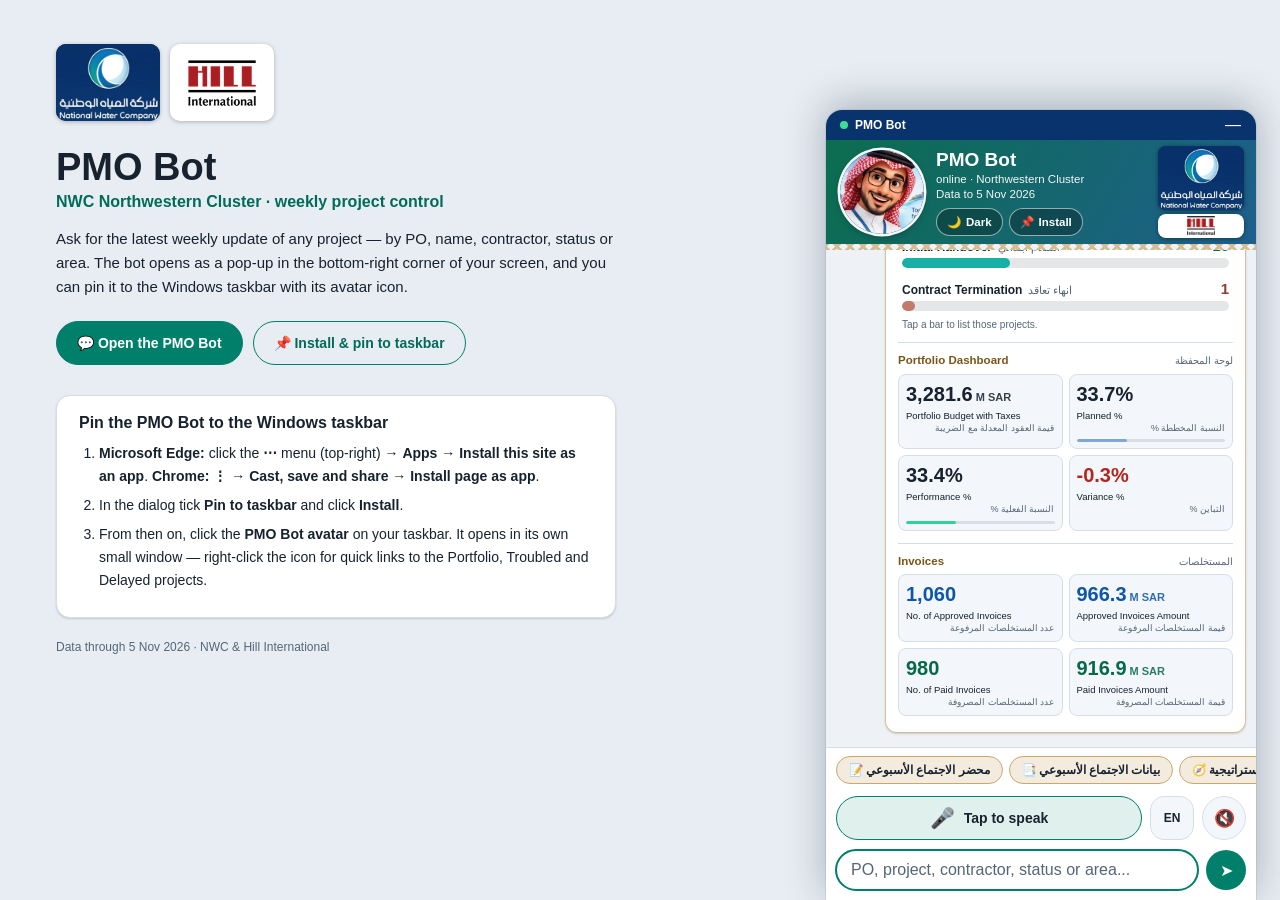
==== commit 36d572c2: "Auto-update from the drop folder (2026-11-10T05:29Z)" ====
--- a/index.html
+++ b/index.html
@@ -595,6 +595,16 @@
 @keyframes admpulse{from{transform:scale(1)} to{transform:scale(1.25)}}
 
 .admsteps[hidden], .admgate[hidden]{display:none !important;}
+.hjkpis{display:grid; grid-template-columns:1fr 1fr; gap:8px; margin:6px 0 10px;} .hjk{background:var(--surface2); border:1px solid var(--line); border-top:4px solid #0E6286; border-radius:12px; padding:10px;} .hjk.g{border-top-color:#C9A96A;} .hjk b{display:block; font-size:22px; font-weight:800; color:var(--gold-t);} .hjk small{font-size:10.5px; color:var(--muted);}
+.hjcard{background:var(--surface2); border:1px solid var(--line); border-right:5px solid #0E6286; border-radius:14px; padding:11px; margin:9px 0;}
+.hjtop{display:flex; gap:8px; align-items:flex-start;} .hjnum{width:28px; height:28px; border-radius:50%; background:var(--accent); color:#fff; font-weight:800; font-size:13px; display:inline-flex; align-items:center; justify-content:center; flex-shrink:0;}
+.hjttl{flex:1; min-width:0;} .hjttl b{display:block; font-size:13px; line-height:1.4; color:var(--text); text-align:right;} .hjttl small{font-size:10px; color:var(--muted);}
+.hjval{background:#C9A96A; color:#fff; border-radius:10px; padding:5px 8px; font-weight:800; font-size:16px; text-align:center; min-width:64px;} .hjval em{display:block; font-size:9px; font-style:normal; opacity:.9;}
+.hjpurp{font-size:11px; color:var(--text); margin:8px 2px; line-height:1.5; text-align:right;}
+.hjlab{display:flex; justify-content:space-between; font-size:11px; color:var(--text); margin-top:6px;} .hjlab b{color:var(--gold-t);}
+.hjtrack{height:8px; background:var(--line); border-radius:4px; overflow:hidden; margin-top:3px;} .hjtrack i{display:block; height:100%; border-radius:4px;}
+.hjfoot{display:flex; gap:6px; flex-wrap:wrap; margin:8px 0;} .hjchip{font-size:10px; font-weight:700; background:var(--accent-soft); color:var(--accent-t); border-radius:999px; padding:3px 9px;}
+.hjopen{min-height:42px; width:100%; font-weight:800;}
 </style>
 </head>
 <body>
@@ -645,6 +655,7 @@
     <div class="quickchip hl" data-q="strategic" role="button" tabindex="0">🧭 الرؤية الاستراتيجية</div>
     <div class="quickchip hl" data-q="operating status" role="button" tabindex="0">📋 غير مستفاد منها</div>
     <div class="quickchip hl" data-q="coverage" role="button" tabindex="0">نسبة التغطية</div>
+    <div class="quickchip hl" data-q="hajj" role="button" tabindex="0">🕋 موسم الحج</div>
     <div class="quickchip" data-q="help" role="button" tabindex="0">❓ المساعدة</div>
     <div class="quickchip hl" data-q="white helmet" role="button" tabindex="0">🪖 وايت هيلمت</div>
     <div class="quickchip hl" data-q="portfolio" role="button" tabindex="0">📊 المحفظة</div>
@@ -696,7 +707,7 @@
 const PORTFOLIO = {"total":76,"budgetM":3281.6,"planned":33.7,"actual":33.4,"variance":-0.3,"approvedCount":1060,"approvedM":966.3,"paidCount":980,"paidM":916.9,"unpaidCount":80,"unpaidM":49.4,"status":{"susp":1,"trouble":5,"delay":5,"ontrack":24,"ahead":30,"handover":10,"terminated":1,"completed":0},"reportDate":"2026-11-05"};
 const PORTFOLIOS = {"madinah":{"total":55,"budgetM":2609.5,"planned":33.4,"actual":33.0,"variance":-0.4,"approvedCount":800,"approvedM":748.9,"paidCount":738,"paidM":704.1,"unpaidCount":62,"unpaidM":44.8,"status":{"susp":1,"trouble":5,"delay":5,"ontrack":17,"ahead":20,"handover":6,"terminated":1,"completed":0},"en":"Madinah","ar":"المدينة المنورة","pos":["901260326","901250499","901250461","901250436","901250341","901250300","901250291","901250290","901250275","901250253","901250252","901250210","901250206","901250201","901250200","901250199","901250191","901250150","901250110","901250059","901240391","901240355","901240327","901240282","901240210","901240144","901240141","901240137","901240136","901240123","901240105","901240102","901240095","901240091","901240090","901240075","901240072","901240021","901240018","901230317","901230273","901230253","901230202","901230191","901230177","901230176","901230173","901230145","901200178","901240008","901240023","901240189","901240373","901260125","901240386"]},"tabuk":{"total":21,"budgetM":672.2,"planned":34.8,"actual":35.2,"variance":0.4,"approvedCount":260,"approvedM":217.4,"paidCount":242,"paidM":212.8,"unpaidCount":18,"unpaidM":4.6,"status":{"susp":0,"trouble":0,"delay":0,"ontrack":7,"ahead":10,"handover":4,"terminated":0,"completed":0},"en":"Tabuk","ar":"تبوك","pos":["601240064","601240116","601240142","601240159","601240160","601240171","601240224","601240239","601250001","601250007","601250072","601250095","601250132","601250143","601250165","601250198","601250242","601230121","601240010","601240087","601240154"]}};
 const GATES = [{"n":1,"name":"Registration","ar":"تخطيط استراتيجي"},{"n":2,"name":"Initial Planning Stage","ar":"التخطيط الاولي"},{"n":3,"name":"Tender for design","ar":"الطرح للتصميم"},{"n":4,"name":"Design Stage","ar":"التصميم"},{"n":5,"name":"Tender for Construction Stage","ar":"الطرح للتنفيذ"},{"n":6,"name":"Construction Stage (95%)","ar":"التنفيذ"},{"n":7,"name":"Testing & Commissioning (5%)","ar":"الاختبارات التشغيلية"},{"n":8,"name":"Handover and Closeout","ar":"التسليم و الاغلاق"}];
-const BUILD = {"built":"2026-11-09T10:58:00Z","repo":"sandbox-pmo/Main-nwc-pmo-bot","weeklyFile":"Weekly_Progress_Status_of_Madinah_Projects_Till_05-11-2026.xlsx","gatesFile":"NorttWest_Cluster_Projects_life_cycle_Schedule.xlsx","reportDate":"2026-11-05","projects":76,"withGates":72,"gatesModel":"status","gatesSources":[{"file":"NorttWest_Cluster_Projects_life_cycle_Schedule.xlsx","model":"status","projects":52},{"file":"NorthWest_Cluster_Projects_life_cycle_Schedule.xlsx","model":"windows","projects":20}],"notes":{"unknownGateStatus":1,"datesCleaned":18,"reversed":1,"unmatched":["NA-00220","10277","1142","NA-00197"],"matchedByPO":1}};
+const BUILD = {"built":"2026-11-10T05:29:31Z","repo":"sandbox-pmo/Main-nwc-pmo-bot","weeklyFile":"Weekly_Progress_Status_of_Madinah_Projects_Till_05-11-2026.xlsx","gatesFile":"NorttWest_Cluster_Projects_life_cycle_Schedule.xlsx","reportDate":"2026-11-05","projects":76,"withGates":72,"gatesModel":"status","gatesSources":[{"file":"NorttWest_Cluster_Projects_life_cycle_Schedule.xlsx","model":"status","projects":52},{"file":"NorthWest_Cluster_Projects_life_cycle_Schedule.xlsx","model":"windows","projects":20}],"notes":{"unknownGateStatus":1,"datesCleaned":18,"reversed":1,"unmatched":["NA-00220","10277","1142","NA-00197"],"matchedByPO":1}};
 const WH = {"kpi":{"obs":677,"reports":3733,"issuers":68,"issuersObs":38,"issuersRep":37,"projects":63,"projectsAll":76,"floors":65,"contractors":47},"projects":[{"po":"601250132","pno":"AP257","name":"تنفيذ نظام لنقل مياه الصرف الصحي لمنفذ الدرة بحقل","region":"Tabuk","reports":13,"contractor":"شركة الأولات للصناعة والإنشاء المحدودة","consultant":"FCC","floor":true,"emps":["Abdulwahab Alshreef","أحمد العجاوي","محمود فتحي"],"obs":0,"idx":0},{"po":"601250198","pno":"O918","name":"إنشاء شبكات الصرف الصحي بالأحياء الجنوبية بمدينة ضباء","region":"Tabuk","reports":5,"contractor":"شركه اثمار التشييد والبناء للمقاولات","consultant":"FCC","floor":true,"emps":["Khalid Alhuwaity","أحمد العجاوي","محمد الاصيلي"],"obs":0,"idx":1},{"po":"601250143","pno":"P1465-2","name":"احلال وتجديد شبكات المياه بمنطقة تبوك المرحلة الأولى","region":"Tabuk","reports":30,"contractor":"شركه اثمار التشييد والبناء للمقاولات","consultant":"FCC","floor":true,"emps":["Mousa Aljammaz","مايكل عاطف","خالد سعيد"],"obs":0,"idx":2},{"po":"901250461","pno":"AP246","name":"مشروع انشاء شبكات مياه بمدائن صالح","region":"Madinah","reports":5,"contractor":"شركة ركن المواثيق للمقاولات شركة شخص واحد","consultant":"FCC","floor":true,"emps":["Fares Al-ruwaithi"],"obs":2,"idx":3},{"po":"601250242","pno":"AP242","name":"مشروع اعمال ربط الخطوط الرئيسية ومحطات الضخ لشبكات مدينة تبوك بالمشروع الشامل","region":"Tabuk","reports":24,"contractor":"شركة نفود العاذرية للمقاولات شركة شخص واحد","consultant":"Dorsch","floor":true,"emps":["م محمد الفهر","Ahmed Gabr Elsayed","Ahmed mazhr"],"obs":3,"idx":4},{"po":"901240391","pno":"P852","name":"مشروع استكمال شبكات الصرف الصحى لحى البرماوية","region":"Madinah","reports":131,"contractor":"شركة الرخيص للمقاولات","consultant":"FCC","floor":true,"emps":["Ahmed Adni","مصطفي محمد داود","احمد صلاح السيد"],"obs":25,"idx":5},{"po":"901240072","pno":"NA-00034","name":"تنفيذ شبكات صرف صحي متفرقة بالمدينة المنورة (الجزء الأول)","region":"Madinah","reports":181,"contractor":"شركة ابداع الحياة للاستثمار","consultant":"FCC","floor":true,"emps":["Sultan Alborkani","محمد محسن زين الدين","احمد يوسف الغريب"],"obs":24,"idx":6},{"po":"901230177","pno":"10129","name":"مشروع تنفيذ شبكات الصرف الصحي باحياء الجرف بالمدينة المنورة","region":"Madinah","reports":155,"contractor":"شركة البنايات العربية للمقاولات العامة","consultant":"FCC","floor":true,"emps":["Ahmed Adni","مصطفي محمد داود","احمد شعبان"],"obs":19,"idx":7},{"po":"901240141","pno":"10277","name":"إستكمال تنفيذ شبكات الصرف الصحي بالأماكن المتضررة بالمدينة المنورة","region":"Madinah","reports":158,"contractor":"شركة البنايات العربية للمقاولات العامة","consultant":"FCC","floor":true,"emps":["Ahmed Adni","مصطفي محمد داود","سامي أمين أحمد"],"obs":32,"idx":8},{"po":"901230176","pno":"10137","name":"تنفيذ شبكات الصرف الصحي بمخططات الرانوناء واحياء جنوب المدينة ( المرحلة الأولى )","region":"Madinah","reports":164,"contractor":"الشركة الوطنية لاعمال المياه","consultant":"FCC","floor":true,"emps":["Zaid Almoghthawi","عبد الحكيم محمد صلاح الدين","الحسينى سعد عمارة"],"obs":14,"idx":9},{"po":"901250275","pno":"O855","name":"استكمال تنفيذ الخطوط الرئيسية وشبكات الصرف الصحي بأحياء شوران","region":"Madinah","reports":146,"contractor":"شركة عوده مبارك البلادي و أبنائه للمقاولات المحدودة","consultant":"FCC","floor":true,"emps":["Zaid Almoghthawi","عبد الحكيم محمد صلاح الدين","اكرامي عبدالعزيز عبدالله"],"obs":22,"idx":10},{"po":"901230202","pno":"10203","name":"تنفيذ خطوط الصرف الصحي الرئيسية بمخططات الرانوناء واحياء جنوب المدينة","region":"Madinah","reports":362,"contractor":"شركة روابط الحمرور المحدودة","consultant":"FCC","floor":true,"emps":["Mohammed Qutaylan","عبد الحكيم محمد صلاح الدين","محمد سمير"],"obs":32,"idx":11},{"po":"901240021","pno":"P898-1","name":"مشروع إستكمال تنفيذ الخطوط الرئيسية والشبكات الفرعية لمخططات شوران ( المرحلة الأولى )","region":"Madinah","reports":71,"contractor":"شركة اضواء الخليل للمقاولات","consultant":"FCC","floor":true,"emps":["Raed Alhejaili","رجب سعيد رجب بكر","محمد عبدالحميد"],"obs":16,"idx":12},{"po":"901240105","pno":"10278","name":"مشروع انشاء شبكات وخطوط الصرف الصحي بحي الأصيفرين بالمدينة المنورة","region":"Madinah","reports":153,"contractor":"مجموعة سعد علي العيسى للمقاولات (شركة شخص واحد)","consultant":"Dorsch","floor":true,"emps":["Mohammed Qutaylan","ياسر فهد محمد القحطاني","عمرو عبدالحق"],"obs":36,"idx":13},{"po":"901250300","pno":"P824","name":"تنفيذ خط المياه الرئيسي الخاص من موقع الخزانات الاستراتيجية الى المسجد النبوي ومنطقة التطوير","region":"Madinah","reports":79,"contractor":"شركة مطلق الغويري للمقاولات","consultant":"Dorsch","floor":true,"emps":["Faris Alruwaythi","محمود حامد النقيب","علي حسن"],"obs":30,"idx":14},{"po":"901250210","pno":"P825","name":"خط المياه الرئيسي بالدائري الأوسط بالمدينة المنورة","region":"Madinah","reports":46,"contractor":"فرع شركة شبه الجزيرة للمقاولات","consultant":"Dorsch","floor":true,"emps":["Khaled Allhibi","ياسر أحمد عمر مسلم","احمد شبل"],"obs":23,"idx":15},{"po":"901250291","pno":"P861","name":"تنفيذ خطوط وشبكات الصرف الصحي مخطط جبل عير","region":"Madinah","reports":102,"contractor":"شركة سماء التشييد والبناء للتجارة والمقاولات","consultant":"FCC","floor":true,"emps":["Badr Almohammadi","محمود إبراهيم صلاح","خالد عابدين"],"obs":8,"idx":16},{"po":"601250007","pno":"AP244","name":"انشاء مصبات الصهاريج بمحطات معالجة الصرف الصحي بمنطقة تبوك","region":"Tabuk","reports":34,"contractor":"شركة الاداء المتوازن للمقاولات","consultant":"FCC","floor":true,"emps":["Khalid Alhuwaity","أحمد العجاوي","أحمد سعد"],"obs":2,"idx":17},{"po":"901250290","pno":"AP251","name":"تنفيذ مشاريع إيصال خدمات الصرف الصحي لمخططات الإسكان بالمدينة المنورة ( 4 مواقع )","region":"Madinah","reports":128,"contractor":"شركة آشي وبشناق للمقاولات المحدودة","consultant":"FCC","floor":true,"emps":["Zaid Almoghthawi","محمد محسن زين الدين","سليم محمد خالد"],"obs":19,"idx":18},{"po":"901250252","pno":"O1003","name":"انشاء خزانين للمياه بجنوب المدينة المنورة و ملحقاتهما بسعة 250 الف م3 لكل خزان","region":"Madinah","reports":40,"contractor":"شركة اضواء الخليل للمقاولات","consultant":"Dorsch","floor":true,"emps":["Abdullah Organji","رامي السيد محمد السيد ندا","حسن مصطفي محمد"],"obs":34,"idx":19},{"po":"901250059","pno":"AP243","name":"تنفيذ خطوط وشبكات توزيع المياه لمحافظة العيص ( المرحلة الأولى )","region":"Madinah","reports":47,"contractor":"شركة الركائز الثابتة المحدودة","consultant":"FCC","floor":true,"emps":["Ahmed Alsayed","محمد ثروت محمد","ريدزا ماتو عبدالمين"],"obs":6,"idx":20},{"po":"901230191","pno":"10136","name":"تنفيذ خطوط فرعية وتوصيلات منزلية للصرف الصحي مع اعادة تأهيل محطة الضخ بينبع","region":"Madinah","reports":56,"contractor":"شركة العزم للانشاء والتعمير","consultant":"FCC","floor":true,"emps":["Ahmed Alsayed","محمد على عبد العال","وليد سيف"],"obs":14,"idx":21},{"po":"901240123","pno":"10281","name":"استكمال مشروع شبكات الصرف الصحي والتوصيلات المنزلية بينبع","region":"Madinah","reports":54,"contractor":"مؤسسة ابراهيم عتيق الفزي للمقاولات","consultant":"FCC","floor":true,"emps":["Ahmed Alsayed","محمد ثروت محمد","محمد النوتي"],"obs":8,"idx":22},{"po":"901240137","pno":"NA-00033","name":"خطوط مياه متفرقة بالمدينة المنورة (الجزء الاول)","region":"Madinah","reports":4,"contractor":"شركة دقة الابعاد للمقاولات","consultant":"FCC","floor":true,"emps":["Mahmoud Almokhtar","رجب سعيد رجب بكر","سامي محمود"],"obs":2,"idx":23},{"po":"601250072","pno":"P1474","name":"انشاء خطوط رئيسية وشبكات الصرف الصحي بتبوك المرحلة الخامسة عشر","region":"Tabuk","reports":37,"contractor":"شركة أكواا العربية للمياه","consultant":"FCC","floor":true,"emps":["Mohammad Abusalah","أحمد العجاوي","محمد عواد"],"obs":4,"idx":24},{"po":"601240239","pno":"P1475-3","name":"تنفيذ شبكة صرف صحي لاحياء شمال تبوك ( المرحلة الأولى )","region":"Tabuk","reports":18,"contractor":"شركة الأولات للصناعة والإنشاء المحدودة","consultant":"FCC","floor":true,"emps":["Mohammad Abusalah","أحمد العجاوي","محمد سعد"],"obs":3,"idx":25},{"po":"901250150","pno":"P862","name":"تنفيذ خطوط وشبكات الصرف الصحي بمحافظة المهد ( الجزء الاول )","region":"Madinah","reports":131,"contractor":"شركة المشروعات المتقدمة المحدودة","consultant":"FCC","floor":true,"emps":["Mohammed Qutaylan","محمود إبراهيم صلاح","عمرو عباس"],"obs":17,"idx":26},{"po":"901240090","pno":"P878","name":"احلال شبكات و خطوط مياه - المدينة المنورة","region":"Madinah","reports":29,"contractor":"شركة بيان الانشاء للمقاولات","consultant":"Dorsch","floor":true,"emps":["Khaled Allhibi","سامح بشير محمد شحاته","أمين صقر"],"obs":9,"idx":27},{"po":"901250191","pno":"P918","name":"مشروع إنشاء خط مياه رئيسي من المسيجيد الى هبت مع محطة ضخ في المسيجيد ومحطة أخرى في بئر الروحاء","region":"Madinah","reports":60,"contractor":"شركة ميلاف السعودية","consultant":"FCC","floor":true,"emps":["Mohamed Alharbi","احمد خضري عطيه","شريف محمود علي"],"obs":19,"idx":28},{"po":"901240091","pno":"10279","name":"تنفيذ شبكات الصرف الصحي بمحافظة ينبع","region":"Madinah","reports":36,"contractor":"مؤسسه منصور محمد علي آل محمود الغامدي للمقاولات العامة","consultant":"FCC","floor":true,"emps":["Abdulaziz Fallatah","محمد على عبد العال","محمود اسماعيل محمود"],"obs":15,"idx":29},{"po":"601240171","pno":"AP1189","name":"استكمال انشاء خطوط رئيسية وشبكات الصرف الصحي بتبوك المرحلة الثالثة عشر","region":"Tabuk","reports":31,"contractor":"شركة كنان العربية للمقاولات العامة","consultant":"FCC","floor":true,"emps":["Khalid Alhuwaity","أحمد العجاوي","أحمد مظهر"],"obs":1,"idx":30},{"po":"901240355","pno":"AP247","name":"تنفيذ خطوط وشبكات توزيع المياه بمحافظة بدر","region":"Madinah","reports":165,"contractor":"سماء الرس للمقاولات","consultant":"FCC","floor":true,"emps":["Abdulaziz Fallatah","رضا الرفاعي إبراهيم","مصطفى مطحنة"],"obs":9,"idx":31},{"po":"901250206","pno":"AP269","name":"شبكات مياه في الحناكية و الصميد","region":"Madinah","reports":39,"contractor":"شركة خالد سليم الأحمدي للمقاولات شركة شخص واحد","consultant":"FCC","floor":true,"emps":["Mohamed Alharbi","حسام السيد جودة","كمال توفيق"],"obs":5,"idx":32},{"po":"601240160","pno":"P1469","name":"مشروع استكمال شبكات الصرف الصحي في حي الرحمانية تيماء المرحلة السادسة","region":"Tabuk","reports":26,"contractor":"شركة الاسس الاولى للمقاولات","consultant":"FCC","floor":true,"emps":["Khalid Alhuwaity","أحمد العجاوي","حسين عبدربه"],"obs":18,"idx":33},{"po":"901240210","pno":"P802","name":"مشروع شبكات المياه لايصال الخدمة لمستشفى التخصصي بحمراء الأسد","region":"Madinah","reports":43,"contractor":"شركة بيان الانشاء للمقاولات","consultant":"FCC","floor":true,"emps":["Abdullah Organji","احمد خضري عطيه","خالد البنا"],"obs":9,"idx":34},{"po":"901250499","pno":"P921","name":"عبارة تصريف مياه الفائض لمحطة معالجة الصرف الصحي بالمدينة المنورة","region":"Madinah","reports":0,"contractor":"شركة مسعود بالعيد حيدر ال حيدر وشركاه للتجاره والمقاولات العامه","consultant":"FCC","floor":true,"emps":["Sultan Alborkani","محمود إبراهيم صلاح"],"obs":0,"idx":35},{"po":"901250200","pno":"P871","name":"تنفيذ خطوط وشبكات الصرف الصحي بمحافظة بدر ( الجزء الأول )","region":"Madinah","reports":25,"contractor":"شركة العاذرية المحدودة للتجارة","consultant":"FCC","floor":true,"emps":["Abdulaziz Fallatah","رضا الرفاعي إبراهيم","ايمن محمد عبد الحميد المكاوى"],"obs":2,"idx":36},{"po":"901250199","pno":"P917-3","name":"تنقيذ شبكات وخطوط مياه قرى المدينة المنورة ( الجزء الثالث )","region":"Madinah","reports":168,"contractor":"شركة خالد سليم الأحمدي للمقاولات شركة شخص واحد","consultant":"FCC","floor":true,"emps":["Raed Alhejaili","أحمد جمال عطية محمد","محمد علي البساطي"],"obs":16,"idx":37},{"po":"901230145","pno":"10101","name":"تنفيذ شبكات وخطوط مياه بالعوينة والعاقول بالمدينة المنورة","region":"Madinah","reports":27,"contractor":"شركة إعمار السعودية للإنشاء والتطوير","consultant":"FCC","floor":true,"emps":["Abdullah Organji","أحمد محمد نور","محمد عدلي شاذلي عدلي"],"obs":10,"idx":38},{"po":"901230317","pno":"10245","name":"تنفيذ شبكات وخطوط المياه بالصويدرة بمنطقة المدينة المنورة","region":"Madinah","reports":176,"contractor":"شركة خالد سليم الأحمدي للمقاولات شركة شخص واحد","consultant":"FCC","floor":true,"emps":["Khaled Allhibi","أحمد جمال عطية محمد","احمد إبراهيم"],"obs":26,"idx":39},{"po":"601240064","pno":"10256","name":"تنفيذ الاعمال لإنشاء محطة تنقية مياه الشرب بنظام الحاوية المدمجة للقليبة بمنطقة تبوك سعة 1000 م3\\يوم","region":"Tabuk","reports":23,"contractor":"شركة وبرا للمقاولات","consultant":"Dorsch","floor":true,"emps":["Abdulrahman Almaashi","أحمد جبر احمد السيد","احمد سعيد عبد العزيز احمد عوض"],"obs":22,"idx":40},{"po":"601240116","pno":"10296","name":"مشروع إنشاء شبكات مياه الشرب لحي الرايس بمدينة تبوك","region":"Tabuk","reports":13,"contractor":"شركة نفود العاذرية للمقاولات شركة شخص واحد","consultant":"FCC","floor":true,"emps":["Mousa Aljammaz","مايكل عاطف","محمد برهام"],"obs":1,"idx":41},{"po":"901250341","pno":"AP248","name":"تنفيذ خطوط وشبكات توزيع المياه بمحافظة وادي الفرع","region":"Madinah","reports":14,"contractor":"شركة ركن المواثيق للمقاولات شركة شخص واحد","consultant":"FCC","floor":true,"emps":["Yaseen Owaidhah","أحمد محمد نور","محمد سعيد"],"obs":3,"idx":42},{"po":"601250165","pno":"AP256","name":"مشروع ايصال المياه لمنفذ حالة عمار الحدودي","region":"Tabuk","reports":22,"contractor":"شركة فهد ماضي جمعان المجول للمقاولات المعمارية","consultant":"FCC","floor":true,"emps":["Mohammed Albalawi","مايكل عاطف","أحمد العربي"],"obs":11,"idx":43},{"po":"901250201","pno":"AP264","name":"مشروع انشاء شبكات مياه بقريتي المعتدل وقاع الحاج","region":"Madinah","reports":41,"contractor":"مؤسسه اشغال النهار للمقاولات","consultant":"FCC","floor":true,"emps":["Faris Alruwaythi","عماد عبدالحليم إبراهيم","نور الدين مهدي عكاشه"],"obs":9,"idx":44},{"po":"901250110","pno":"O138","name":"استكمال إنشاء أشياب مع ملحقاتها ومحطة تنقية للمياه في مناطق مختلفة بمحافظة الحناكية","region":"Madinah","reports":2,"contractor":"شركة بنون و فنون للمقاولات","consultant":"FCC","floor":true,"emps":["Yaseen Owaidhah","أحمد جمال عطية محمد","نبيل باقر"],"obs":2,"idx":45},{"po":"901240075","pno":"O192","name":"استكمال تنفيذ خطوط وشبكات المياه بأحياء شرق المدينة المنورة والعاقول","region":"Madinah","reports":5,"contractor":"شركة دقة الابعاد للمقاولات","consultant":"FCC","floor":true,"emps":["Mahmoud Almokhtar","رجب سعيد رجب بكر","عمر أحمد عبيد صالح"],"obs":2,"idx":46},{"po":"601240224","pno":"O922","name":"مشروع استكمال شبكات مياه المرحلة التاسعة في مدينة تبوك احياء النخيل والتعاون وغرناطة","region":"Tabuk","reports":19,"contractor":"شركه اعمال المحترفون للتجارة والمقاولات","consultant":"FCC","floor":true,"emps":["Mousa Aljammaz","مايكل عاطف","علي عمر"],"obs":13,"idx":47},{"po":"601240159","pno":"P1488","name":"مشروع انشاء محطة تنقية مياه الشرب لفجر بمنطقة تبوك سعة 500 م3يوم","region":"Tabuk","reports":23,"contractor":"شركة وبرا للمقاولات","consultant":"Dorsch","floor":true,"emps":["Abdulrahman Almaashi","أحمد جبر احمد السيد","عبد اللطيف صبري ابراهيم عبد اللطيف"],"obs":14,"idx":48},{"po":"601240142","pno":"P1502","name":"مشروع انشاء خطوط ناقلة وموقع اعمال مياه ومحطة ضخ بمدينة حقل","region":"Tabuk","reports":24,"contractor":"شركه بن ماضي المحدوده للمقاولات العامه","consultant":"FCC","floor":true,"emps":["Mousa Aljammaz","مايكل عاطف","عبدالله شطريط"],"obs":1,"idx":49},{"po":"601250001","pno":"P1515","name":"مشروع إعادة تأهيل شبكات المياه بمنطقة تبوك","region":"Tabuk","reports":20,"contractor":"شركة رواسي البناء للإستثمار القابضة","consultant":"FCC","floor":true,"emps":["Mohammed Alfahr","مايكل عاطف","سعيد مبارك"],"obs":9,"idx":50},{"po":"901250253","pno":"P832","name":"ترحيل خطوط وتنفيذ شبكات بمناطق متفرقة (المرحلة الاولى)","region":"Madinah","reports":70,"contractor":"شركة خالد سليم الأحمدي للمقاولات شركة شخص واحد","consultant":"FCC","floor":true,"emps":["Abdualziz Alraddadi","حسام السيد جودة","محمود عطية عبدالهادي"],"obs":9,"idx":51},{"po":"901230273","pno":"P894-1","name":"مشروع تنفيذ خط المياه الرئيسي في الدائري الثالث شرق المدينة المنورة","region":"Madinah","reports":60,"contractor":"شركة الأولات للصناعة والإنشاء المحدودة","consultant":"FCC","floor":true,"emps":["Khaled Sahaf","رزق فرج رزق","أسامة إبراهيم"],"obs":15,"idx":52},{"po":"901240327","pno":"P898-2","name":"مشروع إستكمال تنفيذ الخطوط الرئيسية والشبكات الفرعية لمخططات شوران ( المرحلة الثانية )","region":"Madinah","reports":5,"contractor":"شركة آفاق الدولية للإستثمار","consultant":"FCC","floor":true,"emps":["Mahmoud Almokhtar","رزق فرج رزق","محمد عبد الحليم خيرالله"],"obs":1,"idx":53},{"po":"901230173","pno":"10128","name":"تنفيذ شبكات الصرف الصحى بمحافظات منطقه المدينه المنورة الخطوط الرئيسيه","region":"Madinah","reports":0,"contractor":"مجموعة الموسى المحدودة","consultant":"FCC","floor":true,"emps":["Badr Almohammadi","محمد محسن زين الدين","خالد فايز"],"obs":0,"idx":54},{"po":"901230253","pno":"10204","name":"إحلال شبكات وخطوط مياه بمدينة ينبع","region":"Madinah","reports":62,"contractor":"شركة شبكة الإنشاء للمقاولات","consultant":"FCC","floor":true,"emps":["Ahmed Alsayed","محمد على عبد العال","اسلام احمد"],"obs":4,"idx":55},{"po":"901240095","pno":"10280","name":"مشروع تنفيذ شبكة توزيع المياه في حي المحاميد بالمدينة المنورة","region":"Madinah","reports":2,"contractor":"شركة خزام ناصر سعيد الشهراني للمقاولاتت","consultant":"FCC","floor":true,"emps":["Abdullah Organji","أحمد محمد نور","احمد عفت امين"],"obs":0,"idx":56},{"po":"901240136","pno":"NA-00023","name":"مشروع خطوط وشبكات المياه بمنطقة شمال وشرق المدينة المنورة","region":"Madinah","reports":27,"contractor":"شركة كيان المملكة كاك المحدودة","consultant":"FCC","floor":true,"emps":["Khaled Sahaf","أحمد محمد نور","هاني عبدالوهاب الهواري"],"obs":9,"idx":57},{"po":"901240144","pno":"NA-00031","name":"مشروع احلال خطوط الاسبستوس ببدر","region":"Madinah","reports":0,"contractor":"شركة آفاق الدولية للإستثمار","consultant":"FCC","floor":true,"emps":["Abdulaziz Fallatah","رضا الرفاعي إبراهيم","محمد مصطفى توفيق"],"obs":0,"idx":58},{"po":"901240282","pno":"NA-00112","name":"مشروع استبدال خطوط وشبكات المياه المتهالكة بالمدينة المنورة","region":"Madinah","reports":5,"contractor":"شركة ثروات المجد للمقاولات العامة","consultant":"Dorsch","floor":true,"emps":["Raed Alhejaili","محمود حامد النقيب","محمد الأحول"],"obs":1,"idx":59},{"po":"901240102","pno":"O1006","name":"توريد وتركيب وحدات معالجة الحمأة ميكانيكيا بالمدينة المنورة","region":"Madinah","reports":1,"contractor":"شركة البنايات العربية للمقاولات العامة","consultant":"FCC","floor":true,"emps":["Badr Almohammadi","محمد محسن زين الدين","سمير عبد الحميد"],"obs":0,"idx":60},{"po":"901240018","pno":"P908","name":"تنفيذ شبكات وخطوط المياه بمنطقة جنوب المدينة المنورة","region":"Madinah","reports":33,"contractor":"شركة عبد المحسن شعبان القحطانى للمقاولات","consultant":"FCC","floor":true,"emps":["Abdualziz Alraddadi","احمد خضري عطيه","اسامة بكر"],"obs":4,"idx":61},{"po":"601250095","pno":"P1475-4","name":"تنفيذ شبكة صرف صحي لاحياء شمال تبوك ( المرحلة الثانية )","region":"Tabuk","reports":1,"contractor":"شركة موارد الالات للتجارة والمقاولات المحدودة","consultant":"FCC","floor":true,"emps":["Mohammad Abusalah","أحمد العجاوي","عمرو الصفتي"],"obs":0,"idx":62},{"po":"901260326","pno":"NA-00220","name":"ﻣﺸﺮﻭﻉ ﺇﻳﺼﺎﻝ ﺧﺪﻣﺔ ﺍﻟﺼﺮﻑ ﺍﻟﺼﺤﻲ ﻟﻤﺸﺮﻭﻉ ﺑﻮﺍﻳﺔ ﺳﻤﻮ ﺍﻟﻤﻄﻞ ﻋﻠﻰ ﺗﻘﺎﻃﻊ ﻃﺮﻳﻘﻲ ﺍﻟﻤﻠﻚ ﻓﻴﺼﻞ ﻭﺍﻟﻤﻠﻚ ﻓﻬﺪ ﺍﻟﻜﺎﺋﻦ ﺑﺤﻲ ﺍﻟﻤﺼﺎﻧﻊ ﺑﺎﻟﻤﺪﻳﻨﺔ ﺍﻟﻤﻨﻮﺭ ﺓ","region":"Madinah","reports":0,"contractor":"شركه اعمال المحترفون للتجارة والمقاولات","consultant":"FCC","floor":true,"emps":["Mohamed Alharbi"],"obs":0,"idx":63},{"po":"901240386","pno":"P829","name":"تنفيذ خط المياه الرئيسي لتغذية توسعة المطار","region":"Madinah","reports":3,"contractor":"شركة دقة الابعاد للمقاولات","consultant":"FCC","floor":true,"emps":["Khaled Sahaf","رجب سعيد رجب بكر","حمزه مكرم حمزه"],"obs":0,"idx":64},{"po":"901200178","pno":"1142","name":"استكمال تنفيذ الخطوط الرئيسية وشبكات المياه بالمدينة المنورة","region":"Madinah","reports":0,"contractor":"شركة الصخرة العربية للمقاولات","consultant":"Not assigned","floor":false,"emps":[],"obs":0,"idx":65},{"po":"601230121","pno":"10081","name":"مشروع استكمال شبكات المياه وأعمال الربط للخطوط الرئيسية وأعمال مواقع المياه بمدينة تبوك","region":"Tabuk","reports":2,"contractor":"شركة ابداع الحياة للاستثمار","consultant":"Not assigned","floor":false,"emps":[],"obs":1,"idx":66},{"po":"901240008","pno":"O1005","name":"استكمال إنشاء خزان مياه تجميعي 10,000م3 ببيضان محافظة المهد","region":"Madinah","reports":0,"contractor":"مؤسسة سنام للمقاولات","consultant":"Not assigned","floor":false,"emps":[],"obs":0,"idx":67},{"po":"901240023","pno":"P848-1","name":"تنفيذ خط الصرف الصحي الرئيسي بالدعيثة","region":"Madinah","reports":0,"contractor":"شركة ابداع الحياة للاستثمار","consultant":"Not assigned","floor":false,"emps":[],"obs":0,"idx":68},{"po":"601240010","pno":"O1021","name":"استكمال مشروع انشاء شبكات مياه الشرب بقرية المعظم بتبوك","region":"Tabuk","reports":0,"contractor":"شركة الرصف والبناء السعودية للتجارة والصناعة والمقاولات","consultant":"Not assigned","floor":false,"emps":[],"obs":0,"idx":69},{"po":"601240087","pno":"O1014","name":"استكمال مشروع توسعة محطة المعالجة بأملج إلى المرحلة الثلاثية","region":"Tabuk","reports":0,"contractor":"شركة زهران للصيانة والتشغيل","consultant":"Not assigned","floor":false,"emps":[],"obs":0,"idx":70},{"po":"601240154","pno":"P1498","name":"شبكات المياه باحياء النظيم وجنوب تبوك","region":"Tabuk","reports":0,"contractor":"شركة بصمة التشييد للمقاولات","consultant":"Not assigned","floor":false,"emps":[],"obs":0,"idx":71},{"po":"901240189","pno":"O267","name":"استكمال الخطوط الرئيسية وشبكات الصرف الصحي بمدينة بدر","region":"Madinah","reports":0,"contractor":"شركة ركن المواثيق للمقاولات شركة شخص واحد","consultant":"Not assigned","floor":false,"emps":[],"obs":0,"idx":72},{"po":"901240373","pno":"O394","name":"استكمال خطوط الصرف الصحي لمدينة العلا (خطوط رئيسية وشبكات)","region":"Madinah","reports":57,"contractor":"شركة تاج العزيزية","consultant":"Not assigned","floor":false,"emps":[],"obs":12,"idx":73},{"po":"901250436","pno":"AP249","name":"تنفيذ خط مياه رئيسي وخزان وشبكة توزيع رئيسية لوادي الريم وقراها","region":"Madinah","reports":0,"contractor":"شركة أعمال متكاملة للمقاولات","consultant":"Not assigned","floor":false,"emps":[],"obs":0,"idx":74},{"po":"901260125","pno":"NA-00197","name":"مشروع إيصال خدمة المياه لمرفأ الرايس بمحافظة بدر","region":"Madinah","reports":0,"contractor":"شركة بيان الانشاء للمقاولات","consultant":"Not assigned","floor":false,"emps":[],"obs":0,"idx":75}],"issuers":[{"name":"Abdullah Sulaiman","obs":22,"rep":9,"projects":[14,19]},{"name":"Hussien A. Mahllawi","obs":1,"rep":0,"projects":[21]},{"name":"Anas F. Albalawi","obs":18,"rep":0,"projects":[33]},{"name":"Mohammed Abu Salah","obs":5,"rep":0,"projects":[24,25]},{"name":"Ali M. Huways","obs":417,"rep":0,"projects":[3,5,6,7,8,9,10,11,12,13,14,15,16,18,19,20,21,22,23,26,27,28,29,31,32,34,36,37,38,39,42,44,45,46,51,52,53,55,57,59,61,73]},{"name":"Ismail O. Alsharari","obs":11,"rep":0,"projects":[47]},{"name":"Abdulrahman Al-Maashi","obs":33,"rep":0,"projects":[40,48]},{"name":"Mohammed Albalawi","obs":11,"rep":0,"projects":[43]},{"name":"Mohammed Al-Fahhar","obs":11,"rep":0,"projects":[4,50]},{"name":"Abduallah Abdulaziz Alqahtani","obs":2,"rep":0,"projects":[13,27]},{"name":"Ali H. Alqufayli","obs":2,"rep":0,"projects":[40,49]},{"name":"Ahmed Mostafa Mohamed","obs":2,"rep":0,"projects":[19]},{"name":"Khalid Al-Huwaity","obs":1,"rep":0,"projects":[30]},{"name":"Waleed Haddad","obs":6,"rep":0,"projects":[40,47,50,66]},{"name":"Mohammed Nabil","obs":30,"rep":0,"projects":[5,7,8,9,10,11,12,13,14,15,21,24,34,36,51,52]},{"name":"Fares Al-Ruwaithi","obs":6,"rep":0,"projects":[14,44]},{"name":"Ahmed El-Sayed","obs":3,"rep":0,"projects":[21,22]},{"name":"Sultan Al-Harbi","obs":11,"rep":0,"projects":[37]},{"name":"Mousa Al-Jammaz","obs":1,"rep":0,"projects":[41]},{"name":"Sultan S. Alborkani","obs":8,"rep":181,"projects":[6]},{"name":"Adel S. Alhaisouni","obs":3,"rep":0,"projects":[9,26]},{"name":"Abdulaziz Al-Radadi","obs":1,"rep":0,"projects":[61]},{"name":"Esam A. Afandi","obs":10,"rep":0,"projects":[6,7,11,12,14,34,45,73]},{"name":"Raed Al-Hujaili","obs":5,"rep":0,"projects":[12]},{"name":"Mohammed Qutaylan","obs":7,"rep":138,"projects":[11,13,26]},{"name":"Zaid Al-Maghthawi","obs":4,"rep":0,"projects":[10,18]},{"name":"Mostafa Mohamed Dawoud","obs":7,"rep":59,"projects":[5,7,8]},{"name":"Hamuwd S. Alsharari","obs":1,"rep":0,"projects":[24]},{"name":"Karim Abdel Fattah","obs":27,"rep":0,"projects":[5,6,7,8,10,11,12,14,15,23,27,32,46]},{"name":"Ahmed Ali Adani","obs":1,"rep":385,"projects":[5,7,8]},{"name":"Noura S. Abbouda","obs":1,"rep":0,"projects":[20]},{"name":"Ali M. Alhelali","obs":2,"rep":0,"projects":[17]},{"name":"Yasser Ahmed Omar Muslim","obs":1,"rep":1,"projects":[14,19]},{"name":"Khalid Al-Luhaibi","obs":1,"rep":0,"projects":[27]},{"name":"Abdel Hakim Mohamed Salah El-Din","obs":1,"rep":0,"projects":[11]},{"name":"Abdullah Orkanji","obs":2,"rep":78,"projects":[19,34,38,56]},{"name":"Ramy El-Sayed Mohamed El-Sayed Neda","obs":1,"rep":0,"projects":[19]},{"name":"Abdulmajeed Al-Otaibi","obs":1,"rep":0,"projects":[19]},{"name":"Abdulaziz Fallatah","obs":0,"rep":226,"projects":[29,31,36]},{"name":"Ahmed Youssef Elbegermy","obs":0,"rep":296,"projects":[0,1,2,17,24,25,30,33,41,43,47,49,50,62]},{"name":"Mohammed Badai","obs":0,"rep":87,"projects":[28,32]},{"name":"Abdel Hakim Mohamed Salah El-din","obs":0,"rep":673,"projects":[9,10,11,18]},{"name":"Emad Abdel Halim Ibrahim","obs":0,"rep":103,"projects":[3,13,44]},{"name":"Ahmed Khodary Attia","obs":0,"rep":65,"projects":[28,34,61]},{"name":"Ahmed El-sayed","obs":0,"rep":219,"projects":[20,21,22,55]},{"name":"Badr Al-mohammadi","obs":0,"rep":103,"projects":[16,60]},{"name":"Mohamed E.neama","obs":0,"rep":58,"projects":[13]},{"name":"Raed Al-hujaili","obs":0,"rep":67,"projects":[12,59]},{"name":"Ahmed Gabr Ahmed El-sayed","obs":0,"rep":70,"projects":[4,40,48]},{"name":"Ragab Said Ragab Bakr","obs":0,"rep":14,"projects":[12,23,46,64]},{"name":"Khalid Al-luhaibi","obs":0,"rep":74,"projects":[15,27,39]},{"name":"Fares Al-ruwaithi","obs":0,"rep":34,"projects":[14]},{"name":"Hossam E. Mahmoud","obs":0,"rep":7,"projects":[51]},{"name":"Ahmed Gamal Attia Mohamed","obs":0,"rep":232,"projects":[37,39]},{"name":"Mohamed Mohsen Zein El-din","obs":0,"rep":127,"projects":[18]},{"name":"Abdulaziz Al-radadi","obs":0,"rep":65,"projects":[51,61]},{"name":"Mazen Mohamed Ali","obs":0,"rep":26,"projects":[57]},{"name":"Sultan Al-harbi","obs":0,"rep":111,"projects":[37,39]},{"name":"Rezq Farag Rezq","obs":0,"rep":62,"projects":[52,53]},{"name":"Yasser Fahd Mohamed Al-qahtani","obs":0,"rep":88,"projects":[13]},{"name":"Omar Mohamed Zabady","obs":0,"rep":38,"projects":[14]},{"name":"Yaseen Owaidah","obs":0,"rep":16,"projects":[42,45]},{"name":"Khalid Sahaf","obs":0,"rep":6,"projects":[52,57,64]},{"name":"Mahmoud Hamed El-naqeeb","obs":0,"rep":6,"projects":[14]},{"name":"Mahmoud Al-mukhtar","obs":0,"rep":4,"projects":[23,46]},{"name":"Yousef Khalid","obs":0,"rep":5,"projects":[12,15,19,27]},{"name":"Ramy El-sayed Mohamed El-sayed Neda","obs":0,"rep":1,"projects":[19]},{"name":"Ahmed F. Algamdi","obs":0,"rep":2,"projects":[66]}],"contractors":[{"name":"شركة خالد سليم الأحمدي للمقاولات شركة شخص واحد","reports":453,"projects":4},{"name":"شركة روابط الحمرور المحدودة","reports":362,"projects":1},{"name":"شركة البنايات العربية للمقاولات العامة","reports":314,"projects":3},{"name":"شركة ابداع الحياة للاستثمار","reports":183,"projects":2},{"name":"سماء الرس للمقاولات","reports":165,"projects":1},{"name":"الشركة الوطنية لاعمال المياه","reports":164,"projects":1},{"name":"مجموعة سعد علي العيسى للمقاولات (شركة شخص واحد)","reports":153,"projects":1},{"name":"شركة عوده مبارك البلادي و أبنائه للمقاولات المحدودة","reports":146,"projects":1},{"name":"شركة الرخيص للمقاولات","reports":131,"projects":1},{"name":"شركة المشروعات المتقدمة المحدودة","reports":131,"projects":1},{"name":"شركة آشي وبشناق للمقاولات المحدودة","reports":128,"projects":1},{"name":"شركة اضواء الخليل للمقاولات","reports":111,"projects":2},{"name":"شركة سماء التشييد والبناء للتجارة والمقاولات","reports":102,"projects":1},{"name":"شركة الأولات للصناعة والإنشاء المحدودة","reports":91,"projects":3},{"name":"شركة مطلق الغويري للمقاولات","reports":79,"projects":1},{"name":"شركة بيان الانشاء للمقاولات","reports":72,"projects":2},{"name":"شركة شبكة الإنشاء للمقاولات","reports":62,"projects":1},{"name":"شركة ميلاف السعودية","reports":60,"projects":1},{"name":"شركة تاج العزيزية","reports":57,"projects":1},{"name":"شركة العزم للانشاء والتعمير","reports":56,"projects":1},{"name":"مؤسسة ابراهيم عتيق الفزي للمقاولات","reports":54,"projects":1},{"name":"شركة الركائز الثابتة المحدودة","reports":47,"projects":1},{"name":"فرع شركة شبه الجزيرة للمقاولات","reports":46,"projects":1},{"name":"شركة وبرا للمقاولات","reports":46,"projects":2},{"name":"مؤسسه اشغال النهار للمقاولات","reports":41,"projects":1},{"name":"شركة نفود العاذرية للمقاولات شركة شخص واحد","reports":37,"projects":2},{"name":"شركة أكواا العربية للمياه","reports":37,"projects":1},{"name":"مؤسسه منصور محمد علي آل محمود الغامدي للمقاولات العامة","reports":36,"projects":1},{"name":"شركه اثمار التشييد والبناء للمقاولات","reports":35,"projects":2},{"name":"شركة الاداء المتوازن للمقاولات","reports":34,"projects":1},{"name":"شركة عبد المحسن شعبان القحطانى للمقاولات","reports":33,"projects":1},{"name":"شركة كنان العربية للمقاولات العامة","reports":31,"projects":1},{"name":"شركة إعمار السعودية للإنشاء والتطوير","reports":27,"projects":1},{"name":"شركة كيان المملكة كاك المحدودة","reports":27,"projects":1},{"name":"شركة الاسس الاولى للمقاولات","reports":26,"projects":1},{"name":"شركة العاذرية المحدودة للتجارة","reports":25,"projects":1},{"name":"شركه بن ماضي المحدوده للمقاولات العامه","reports":24,"projects":1},{"name":"شركة فهد ماضي جمعان المجول للمقاولات المعمارية","reports":22,"projects":1},{"name":"شركة رواسي البناء للإستثمار القابضة","reports":20,"projects":1},{"name":"شركة ركن المواثيق للمقاولات شركة شخص واحد","reports":19,"projects":2},{"name":"شركه اعمال المحترفون للتجارة والمقاولات","reports":19,"projects":1},{"name":"شركة دقة الابعاد للمقاولات","reports":12,"projects":3},{"name":"شركة آفاق الدولية للإستثمار","reports":5,"projects":1},{"name":"شركة ثروات المجد للمقاولات العامة","reports":5,"projects":1},{"name":"شركة بنون و فنون للمقاولات","reports":2,"projects":1},{"name":"شركة خزام ناصر سعيد الشهراني للمقاولاتت","reports":2,"projects":1},{"name":"شركة موارد الالات للتجارة والمقاولات المحدودة","reports":1,"projects":1}],"consultants":[{"name":"FCC","reports":3252,"projects":56},{"name":"Dorsch","reports":422,"projects":9},{"name":"Not assigned","reports":59,"projects":11}],"regions":[{"name":"Madinah","reports":3368,"projects":55,"obs":574},{"name":"Tabuk","reports":365,"projects":21,"obs":103}],"check":{"obsRows":677,"obsUnmatched":0,"repRows":3736,"repUnmatched":59},"asOf":"02 Nov 2026"};
 const MOM = {"title":"MOM · PMO Executive Meeting · Northwestern Cluster","titleAr":"محضر اجتماع · الاجتماع الدوري لقطاع المشاريع · القطاع الشمالي الغربي","meeting":"02 November 2026","latest":"05 November 2026","groups":[{"title":"تعديل أسقف اتفاقيات الاشراف المحلية والعالمية","subs":[{"title":"اتفاقيات الاشراف المحلية","updates":[{"iso":"2026-10-15","d":"15 October 2026","t":"في تاريخ 15 أكتوبر 2026 تم ارسال استفسار من إدارة الجدولة والتحكم بالمركز الرئيسي الى القطاع وتم الرد عليه من القطاع في نفس التاريخ."},{"iso":"2026-10-14","d":"14 October 2026","t":"في تاريخ 14 أكتوبر 2026 تم رفع الدراسة الى إدارة الجدولة والتحكم بالمركز الرئيسي."}],"owner":"","created":"31 August 2026","expected":"03 September 2026"},{"title":"اتفاقيات الإشراف العالمية","updates":[{"iso":"2026-10-15","d":"15 October 2026","t":"في تاريخ 15 أكتوبر 2026: تم اعتمادها من سعادة النائب التنفيذي للمشاريع الرأسمالية، واعتمادها من الممثل المالي وإحالتها الى الإدارة القانونية في المركز الرئيسي للإفادة."},{"iso":"2026-10-11","d":"11 October 2026","t":"في تاريخ 11 أكتوبر 2026 تم إحالة المعاملة إلى إدارة الجدولة والتحكم بالمركز الرئيسي للمراجعة والإفادة بالتوصيات."},{"iso":"2026-10-06","d":"06 October 2026","t":"في تاريخ 06 أكتوبر 2026 تم التواصل من خلال البريد الإلكتروني مع إدارة الجدولة والتحكم بالمركز الرئيسي لطلب الدعم لتعجيل موافقة سعادة نائب الرئيس التنفيذي للمشاريع الرأسمالية."},{"iso":"2026-10-04","d":"04 October 2026","t":"في تاريخ 04 أكتوبر 2026 تم الإفادة من الإدارة القانونية بالموافقة من خلال النظام وتم إتباع سلسلة الموافقات من القطاع وتم رفعها إلى سعادة نائب الرئيس التنفيذي للمشاريع الرأسمالية"},{"iso":"2026-09-29","d":"29 September 2026","t":"في تاريخ 29 سبتمبر 2026 تم إحالة طلب تخفيض سقف الاتفاقية من إدارة المشتريات الى الإدارة القانونية لإبداء الرأي."},{"iso":"2026-09-13","d":"13 September 2026","t":"خلال الفترة من 2 سبتمبر حتى تاريخ 13 سبتمبر 2026 تم رفع المعاملة إلى إدارة المشتريات أكثر من مرة وتم رفضها وافادت ان العقد عباره عن اتفاقية وهي غير ملزمة وان جدول الكميات استرشادي وغير ملزم وتم التنسيق مع إدارة المشتريات أكثر من مره حتى تم رفع المعاملة مره أخرى في 13 سبتمبر 2026."},{"iso":"2026-08-24","d":"24 August 2026","t":"في تاريخ 24 أغسطس 2026 تم عمل معاملة التخفيض في النظام ورفعها الى إدارة المشتريات بالقطاع."}],"owner":"","created":"31 August 2026","expected":"03 September 2026"}]},{"title":"إعادة طرح المشاريع المسحوبة","subs":[{"title":"المنهاة","updates":[],"owner":"خدمات المشاريع - القطاعات","created":"17 June 2026","expected":"02 July 2026"},{"title":"التي سبق طرحها","updates":[],"owner":"خدمات المشاريع - القطاعات","created":"17 June 2026","expected":"02 July 2026"},{"title":"المعاد ترسيتها","updates":[],"owner":"خدمات المشاريع - القطاعات","created":"22 June 2026","expected":"09 July 2026"}]},{"title":"إغلاق ملاحظات فريق التدقيق الداخلي (16 ملاحظة)","subs":[{"title":"","updates":[{"iso":"2026-10-19","d":"19 October 2026","t":"في تاريخ 19 أكتوبر 2026 : تم الرد من القطاع انه تم مشاركة إدارة التدقيق الداخلي سابقاً بجميع المبررات التي تفيد عدم قابلية تطبيق الغرامة."},{"iso":"2026-10-13","d":"13 October 2026","t":"في تاريخ 13 أكتوبر 2026 : تم الرد من إدارة التدقيق الداخلي بضرورة إتباع أفادتهم السابقة"},{"iso":"2026-09-01","d":"01 September 2026","t":"في تاريخ 1 سبتمبر 2026 تم عقد اجتماع مع قسم الجودة بالمركز الرئيسي وتم تزويدهم بجميع المستندات التي سبق إرسالها عن طريق تيم بلس ."},{"iso":"2026-08-30","d":"30 August 2026","t":"- في تاريخ 30 أغسطس 2026 م تم الرد على إدارة المراجعة الداخلية عن طريق +Team بخصوص فحص المواد والأعمال والإشراف على المشاريع بما هو مطلوب."},{"iso":"2026-08-18","d":"18 August 2026","t":"- في تاريخ 18 أغسطس 2026 تم ارفاق جميع المستندات المطلوبة الى إدارة التدقيق الداخلي عن طريق تيم بلس وهي حاليا تحت المراجعة من قبلهم."},{"iso":"2026-08-10","d":"10 August 2026","t":"ملاحظة رقم 2: في تاريخ 10 أغسطس 2026 م الرد على ادارة التدقيق الداخلي وتوفير جميع المستندات والادلة التي تثبت عدم قابلية تطبيق الغرامة ."}],"owner":"خدمات المشاريع القطاعات","created":"29 December 2025","expected":"05 February 2026"}]},{"title":"خطة التعامل مع تحديات المشاريع المنجزة ولم تشغل","subs":[{"title":"","updates":[{"iso":"2026-11-05","d":"05 November 2026","t":"القطاع الشمالي الغربي: بتاريخ 05 نوفمبر 2026 تم تزويد المركز الرئيسي بحصر المشاريع الهامة و العاجلة للحلول التمويلية (التشغيل)."},{"iso":"2026-11-04","d":"04 November 2026","t":"القطاع الشمالي الغربي: بتاريخ 04 نوفمبر 2026 تم تزويد المركز الرئيسي بالدراسة."},{"iso":"2026-10-29","d":"29 October 2026","t":"القطاع الشمالي الغربي: بتاريخ 29- أكتوبر-2026 تم إصدار أمر الشراء لمشروع محطة أملج PO 601260232"}],"owner":"القطاعات","created":"15 July 2026","expected":"30 July 2026"}]},{"title":"مبادرة تعظيم الاستفادة من الاتفاقيات الهندسية","subs":[{"title":"","updates":[{"iso":"2026-11-05","d":"05 November 2026","t":"بتاريخ 05 نوفمبر 2026 تم تزويد المركز الرئيسي بحصر المشاريع الهامة و العاجلة للحلول التمويلية (التشغيل)"},{"iso":"2026-11-04","d":"04 November 2026","t":"بتاريخ 04 نوفمبر 2026 تم طلب حصر المشاريع الهامة و العاجلة للحلول التمويلية (التشغيل) من المركز الرئيسي."},{"iso":"2026-10-28","d":"28 October 2026","t":"بتاريخ 28 أكتوبر2026 تم إفادة إدارة التخطيط الاستراتيجي بالمركز الرئيسي بأولويات القطاع الشمالي الغربي."},{"iso":"2026-10-27","d":"27 October 2026","t":"القطاع الشمالي الغربي: بتاريخ 27أكتوبر 2026: تم الاجتماع مع إدارة التشغيل و الصيانة لتحديد و تحديث أولويات المشاريع."}],"owner":"خدمات المشاريع","created":"28 September 2026","expected":"01 October 2026"}]},{"title":"المبالغ المحولة للشركة للمخططات الغير ملاصقة لشبكات الصرف الصحي","subs":[{"title":"","updates":[{"iso":"2026-10-29","d":"29 October 2026","t":"بتاريخ 29 أكتوبر 2026: تم تزويد المركز الرئيسي بترتيب المشاريع المطلوبة حسب المعايير المحددة."},{"iso":"2026-10-15","d":"15 October 2026","t":"القطاع الشمالي الغربي: في تاريخ 15 أكتوبر 2026: تم تزويد المركز الرئيسي بدراسة امكانية الاستفادة من المبالغ المودعة من المخططات الغير ملاصقة ."}],"owner":"خدمات المشاريع القطاعات","created":"08 June 2026","expected":"15 June 2026"}]},{"title":"قواعد إيصال خدمات المياه والصرف الصحي للمخططات المعتمدة (نسخة 1.1)","subs":[{"title":"","updates":[{"iso":"2026-10-15","d":"15 October 2026","t":"القطاع الشمالي الغربي: تم تزويد المركز الرئيسي بالملاحظات على قواعد إيصال خدمات المياه بتاريخ 15 أكتوبر2026."}],"owner":"خدمات المشاريع","created":"21 October 2026","expected":"—"}]},{"title":"الخطة المعدلة لانجاز المشاريع للعام 2026","subs":[{"title":"","updates":[{"iso":"2026-10-27","d":"27 October 2026","t":"القطاع الشمالي الغربي: بتاريخ 27أكتوبر 2026 تم تزويد المركز الرئيسي بالخطة المعدلة لإنجاز المشاريع لعام 2026 بعد اعتماد نائب الرئيس للمشاريع الرأسمالية بالقطاع الشمالي الغربي."}],"owner":"خدمات المشاريع القطاعات","created":"26 October 2026","expected":"28 October 2026"}]},{"title":"سياسة المشاريع الرأسمالية","subs":[{"title":"","updates":[{"iso":"2026-10-27","d":"27 October 2026","t":"القطاع الشمالي الغربي: بتاريخ 27 أكتوبر 2026 تم الرد و تزويد المركز الرئيسي بالملاحظات"}],"owner":"خدمات المشاريع القطاعات","created":"26 October 2026","expected":"05 February 2026"}]},{"title":"وثيقة منهجية تقييم موثوقية خزانات الشركة التشغيلية والاستراتيجية","subs":[{"title":"","updates":[{"iso":"2026-11-02","d":"02 November 2026","t":"القطاع الشمالي الغربي: بتاريخ 02 نوفمبر 2026 تم تزويد المركز الرئيسي بالمرئيات حيال وثيقة منهجية تقييم موثوقية خزانات الشركة التشغيلية والاستراتيجية."}],"owner":"خدمات المشاريع","created":"02 November 2026","expected":"03 November 2026"}]}]};
 const MEET = {"figures":{"to_close":87,"to_close_val":470.0,"no_statement":59,"no_statement_val":309.0,"closed":19,"closed_val":140.0,"no_statement_pct":68,"closed_pct":22,"not_meeting_criteria":4,"not_settled":2,"audit_notes":16,"linked_delivered":735.5,"fcc_contract":"101230259|27/07/2028|85.5","supervision_cost_end":109.48,"km_water":55,"km_sewer":80,"nw_under_procedure":124},"missing":[],"items":[{"src":"محضر الاجتماع 14-10-2026","file":"minutes","slide":1,"cat":"other","ar":"الاجتماع بتاريخ: 14 أكتوبر 2026","title":"الاجتماع بتاريخ: 14 أكتوبر 2026"},{"src":"محضر الاجتماع 14-10-2026","file":"minutes","slide":2,"cat":"other","ar":"محتوى العرض","title":"محتوى العرض"},{"src":"محضر الاجتماع 14-10-2026","file":"minutes","slide":2,"cat":"other","ar":"رقم الشريحة","title":"محتوى العرض"},{"src":"محضر الاجتماع 14-10-2026","file":"minutes","slide":2,"cat":"other","ar":"الموضوع","title":"محتوى العرض"},{"src":"محضر الاجتماع 14-10-2026","file":"minutes","slide":2,"cat":"budget","ar":"الإجراء رقم (01) : الوفورات بالمشاريع الممولة من الميزانية العامة","title":"محتوى العرض"},{"src":"محضر الاجتماع 14-10-2026","file":"minutes","slide":2,"cat":"consultants","ar":"الإجراء رقم (02) : تعديل أسقف اتفاقيات الاشراف المحلية والعالمية","title":"محتوى العرض"},{"src":"محضر الاجتماع 14-10-2026","file":"minutes","slide":2,"cat":"minutes_actions","ar":"الإجراء رقم (05) : حالة تشغيل المشاريع المنجزة خلال السنوات الماضية وخطة تشغيلها","title":"محتوى العرض"},{"src":"محضر الاجتماع 14-10-2026","file":"minutes","slide":2,"cat":"audit","ar":"الإجراء رقم (10) : اغلاق ملاحظات فريق التدقيق الداخلي","title":"محتوى العرض"},{"src":"محضر الاجتماع 14-10-2026","file":"minutes","slide":3,"cat":"budget","ar":"الوفورات بالمشاريع الممولة من الميزانية العامة","title":"الوفورات بالمشاريع الممولة من الميزانية العامة"},{"src":"محضر الاجتماع 14-10-2026","file":"minutes","slide":4,"cat":"other","ar":"متابعة موقف إغلاق أوامر الشراء","title":"متابعة موقف إغلاق أوامر الشراء"},{"src":"محضر الاجتماع 14-10-2026","file":"minutes","slide":5,"cat":"other","ar":"متابعة موقف إغلاق أوامر الشراء","title":"متابعة موقف إغلاق أوامر الشراء"},{"src":"محضر الاجتماع 14-10-2026","file":"minutes","slide":6,"cat":"other","ar":"متابعة موقف إغلاق أوامر الشراء","title":"متابعة موقف إغلاق أوامر الشراء"},{"src":"محضر الاجتماع 14-10-2026","file":"minutes","slide":6,"cat":"projects","ar":"بريد الكتروني من المركز الرئيسي يوضح رفض طلب القطاع لحذف المشاريع الغير مستوفية لشروط الأغلاق","title":"متابعة موقف إغلاق أوامر الشراء"},{"src":"محضر الاجتماع 14-10-2026","file":"minutes","slide":7,"cat":"other","ar":"متابعة موقف إغلاق أوامر الشراء","title":"متابعة موقف إغلاق أوامر الشراء"},{"src":"محضر الاجتماع 14-10-2026","file":"minutes","slide":7,"cat":"projects","ar":"87 مشروع 470 مليون ريال إجمالي المشاريع المطلوب إغلاقها","title":"متابعة موقف إغلاق أوامر الشراء"},{"src":"محضر الاجتماع 14-10-2026","file":"minutes","slide":7,"cat":"statements","ar":"59 مشروع 309 مليون ريال لم يتم صرف المستخلصات الختامية","title":"متابعة موقف إغلاق أوامر الشراء"},{"src":"محضر الاجتماع 14-10-2026","file":"minutes","slide":7,"cat":"other","ar":"68 % نسبة من العدد","title":"متابعة موقف إغلاق أوامر الشراء"},{"src":"محضر الاجتماع 14-10-2026","file":"minutes","slide":7,"cat":"projects","ar":"19 مشروع 140 مليون ريال تم إغلاقهم نهائياً","title":"متابعة موقف إغلاق أوامر الشراء"},{"src":"محضر الاجتماع 14-10-2026","file":"minutes","slide":7,"cat":"other","ar":"22 % نسبة من العدد","title":"متابعة موقف إغلاق أوامر الشراء"},{"src":"محضر الاجتماع 14-10-2026","file":"minutes","slide":8,"cat":"projects","ar":"19 مشروع تم إغلاقهم نهائياً","title":"19 مشروع تم إغلاقهم نهائياً"},{"src":"محضر الاجتماع 14-10-2026","file":"minutes","slide":8,"cat":"projects","ar":"أمر الشراء","title":"19 مشروع تم إغلاقهم نهائياً"},{"src":"محضر الاجتماع 14-10-2026","file":"minutes","slide":8,"cat":"projects","ar":"اسم المشروع","title":"19 مشروع تم إغلاقهم نهائياً"},{"src":"محضر الاجتماع 14-10-2026","file":"minutes","slide":8,"cat":"projects","ar":"قيمة أمر الشراء (بدون ضريبة)","title":"19 مشروع تم إغلاقهم نهائياً"},{"src":"محضر الاجتماع 14-10-2026","file":"minutes","slide":8,"cat":"projects","ar":"المتبقي في النظام","title":"19 مشروع تم إغلاقهم نهائياً"},{"src":"محضر الاجتماع 14-10-2026","file":"minutes","slide":8,"cat":"statements","ar":"المستخلص الختامي","title":"19 مشروع تم إغلاقهم نهائياً"},{"src":"محضر الاجتماع 14-10-2026","file":"minutes","slide":8,"cat":"statements","ar":"الاستلام النهائي","title":"19 مشروع تم إغلاقهم نهائياً"},{"src":"محضر الاجتماع 14-10-2026","file":"minutes","slide":8,"cat":"projects","ar":"حالة أمر الشراء في النظام","title":"19 مشروع تم إغلاقهم نهائياً"},{"src":"محضر الاجتماع 14-10-2026","file":"minutes","slide":8,"cat":"projects","ar":"الحالة","title":"19 مشروع تم إغلاقهم نهائياً"},{"src":"محضر الاجتماع 14-10-2026","file":"minutes","slide":8,"cat":"projects","ar":"901200153","title":"19 مشروع تم إغلاقهم نهائياً"},{"src":"محضر الاجتماع 14-10-2026","file":"minutes","slide":8,"cat":"projects","ar":"إنشاء خزان مياه تجميعي 10000م3 بمركز النخيل بمحافظة الحناكية","title":"19 مشروع تم إغلاقهم نهائياً"},{"src":"محضر الاجتماع 14-10-2026","file":"minutes","slide":8,"cat":"projects","ar":"2,260,778.00","title":"19 مشروع تم إغلاقهم نهائياً"},{"src":"محضر الاجتماع 14-10-2026","file":"minutes","slide":8,"cat":"projects","ar":"415,049.04","title":"19 مشروع تم إغلاقهم نهائياً"},{"src":"محضر الاجتماع 14-10-2026","file":"minutes","slide":8,"cat":"projects","ar":"تم التقديم","title":"19 مشروع تم إغلاقهم نهائياً"},{"src":"محضر الاجتماع 14-10-2026","file":"minutes","slide":8,"cat":"projects","ar":"مغلق نهائي","title":"19 مشروع تم إغلاقهم نهائياً"},{"src":"محضر الاجتماع 14-10-2026","file":"minutes","slide":8,"cat":"projects","ar":"مستوفى","title":"19 مشروع تم إغلاقهم نهائياً"},{"src":"محضر الاجتماع 14-10-2026","file":"minutes","slide":8,"cat":"projects","ar":"601210029","title":"19 مشروع تم إغلاقهم نهائياً"},{"src":"محضر الاجتماع 14-10-2026","file":"minutes","slide":8,"cat":"projects","ar":"انشاء خط الطرد وملحقاته من محطة الضخ الرئيسية وحتى محطة المعالجة بتيماء","title":"19 مشروع تم إغلاقهم نهائياً"},{"src":"محضر الاجتماع 14-10-2026","file":"minutes","slide":8,"cat":"projects","ar":"1,644,048.00","title":"19 مشروع تم إغلاقهم نهائياً"},{"src":"محضر الاجتماع 14-10-2026","file":"minutes","slide":8,"cat":"projects","ar":"73,534.20","title":"19 مشروع تم إغلاقهم نهائياً"},{"src":"محضر الاجتماع 14-10-2026","file":"minutes","slide":8,"cat":"projects","ar":"901200029","title":"19 مشروع تم إغلاقهم نهائياً"},{"src":"محضر الاجتماع 14-10-2026","file":"minutes","slide":8,"cat":"budget","ar":"محطة معالجة مياه الصرف الصحي بالعيص (معالجة ثلاثية)","title":"19 مشروع تم إغلاقهم نهائياً"},{"src":"محضر الاجتماع 14-10-2026","file":"minutes","slide":8,"cat":"projects","ar":"30,178,773.00","title":"19 مشروع تم إغلاقهم نهائياً"},{"src":"محضر الاجتماع 14-10-2026","file":"minutes","slide":8,"cat":"projects","ar":"2,077,561.49","title":"19 مشروع تم إغلاقهم نهائياً"},{"src":"محضر الاجتماع 14-10-2026","file":"minutes","slide":8,"cat":"projects","ar":"901200121","title":"19 مشروع تم إغلاقهم نهائياً"},{"src":"محضر الاجتماع 14-10-2026","file":"minutes","slide":8,"cat":"consultants","ar":"اعمال الاشراف على مشاريع المديرية العامة للمياه","title":"19 مشروع تم إغلاقهم نهائياً"},{"src":"محضر الاجتماع 14-10-2026","file":"minutes","slide":8,"cat":"projects","ar":"4,365,171.62","title":"19 مشروع تم إغلاقهم نهائياً"},{"src":"محضر الاجتماع 14-10-2026","file":"minutes","slide":8,"cat":"projects","ar":"1,321,221.60","title":"19 مشروع تم إغلاقهم نهائياً"},{"src":"محضر الاجتماع 14-10-2026","file":"minutes","slide":8,"cat":"projects","ar":"لا ينطبق عقد اشرافي","title":"19 مشروع تم إغلاقهم نهائياً"},{"src":"محضر الاجتماع 14-10-2026","file":"minutes","slide":8,"cat":"projects","ar":"101150098","title":"19 مشروع تم إغلاقهم نهائياً"},{"src":"محضر الاجتماع 14-10-2026","file":"minutes","slide":8,"cat":"projects","ar":"108,721,200.00","title":"19 مشروع تم إغلاقهم نهائياً"},{"src":"محضر الاجتماع 14-10-2026","file":"minutes","slide":8,"cat":"projects","ar":"30,000.60","title":"19 مشروع تم إغلاقهم نهائياً"},{"src":"محضر الاجتماع 14-10-2026","file":"minutes","slide":8,"cat":"projects","ar":"601200062","title":"19 مشروع تم إغلاقهم نهائياً"},{"src":"محضر الاجتماع 14-10-2026","file":"minutes","slide":8,"cat":"projects","ar":"تنفيذ توصيلات مياه منزلية في محافظة ضباء","title":"19 مشروع تم إغلاقهم نهائياً"},{"src":"محضر الاجتماع 14-10-2026","file":"minutes","slide":8,"cat":"projects","ar":"870,390.43","title":"19 مشروع تم إغلاقهم نهائياً"},{"src":"محضر الاجتماع 14-10-2026","file":"minutes","slide":8,"cat":"projects","ar":"300,815.00","title":"19 مشروع تم إغلاقهم نهائياً"},{"src":"محضر الاجتماع 14-10-2026","file":"minutes","slide":8,"cat":"projects","ar":"601200069","title":"19 مشروع تم إغلاقهم نهائياً"},{"src":"محضر الاجتماع 14-10-2026","file":"minutes","slide":8,"cat":"projects","ar":"انشاء خط الطرد وملحقاته من محطة الضخ الرئيسية الى محطة المعالجة بمحافظة املج","title":"19 مشروع تم إغلاقهم نهائياً"},{"src":"محضر الاجتماع 14-10-2026","file":"minutes","slide":8,"cat":"projects","ar":"5,591,498.40","title":"19 مشروع تم إغلاقهم نهائياً"},{"src":"محضر الاجتماع 14-10-2026","file":"minutes","slide":8,"cat":"projects","ar":"826,249.60","title":"19 مشروع تم إغلاقهم نهائياً"},{"src":"محضر الاجتماع 14-10-2026","file":"minutes","slide":8,"cat":"projects","ar":"601200108","title":"19 مشروع تم إغلاقهم نهائياً"},{"src":"محضر الاجتماع 14-10-2026","file":"minutes","slide":8,"cat":"budget","ar":"تنفيذ توصيلات الصرف الصحي المنزلية بمدينة تبوك","title":"19 مشروع تم إغلاقهم نهائياً"},{"src":"محضر الاجتماع 14-10-2026","file":"minutes","slide":8,"cat":"projects","ar":"2,482,213.00","title":"19 مشروع تم إغلاقهم نهائياً"},{"src":"محضر الاجتماع 14-10-2026","file":"minutes","slide":8,"cat":"projects","ar":"2,482,213.01","title":"19 مشروع تم إغلاقهم نهائياً"},{"src":"محضر الاجتماع 14-10-2026","file":"minutes","slide":8,"cat":"projects","ar":"601200126","title":"19 مشروع تم إغلاقهم نهائياً"},{"src":"محضر الاجتماع 14-10-2026","file":"minutes","slide":8,"cat":"projects","ar":"مشروع مياه الشرب المركزي لإمداد مدينة تبوك والمدن الساحلية بالمنطقة (لأعمال الخطوط الناقلة للمياه من مركز الشرف الى مركز شرما المرحلة الخامسة )","title":"19 مشروع تم إغلاقهم نهائياً"},{"src":"محضر الاجتماع 14-10-2026","file":"minutes","slide":8,"cat":"projects","ar":"22,383,585.00","title":"19 مشروع تم إغلاقهم نهائياً"},{"src":"محضر الاجتماع 14-10-2026","file":"minutes","slide":8,"cat":"projects","ar":"3,594,776.28","title":"19 مشروع تم إغلاقهم نهائياً"},{"src":"محضر الاجتماع 14-10-2026","file":"minutes","slide":8,"cat":"projects","ar":"601200003","title":"19 مشروع تم إغلاقهم نهائياً"},{"src":"محضر الاجتماع 14-10-2026","file":"minutes","slide":8,"cat":"projects","ar":"867,798.60","title":"19 مشروع تم إغلاقهم نهائياً"},{"src":"محضر الاجتماع 14-10-2026","file":"minutes","slide":8,"cat":"projects","ar":"529,672.00","title":"19 مشروع تم إغلاقهم نهائياً"},{"src":"محضر الاجتماع 14-10-2026","file":"minutes","slide":8,"cat":"projects","ar":"601200020","title":"19 مشروع تم إغلاقهم نهائياً"},{"src":"محضر الاجتماع 14-10-2026","file":"minutes","slide":8,"cat":"consultants","ar":"الاشراف على مشاريع مياه الشرب والصرف الصحي بالوجه","title":"19 مشروع تم إغلاقهم نهائياً"},{"src":"محضر الاجتماع 14-10-2026","file":"minutes","slide":8,"cat":"projects","ar":"1,160,507.01","title":"19 مشروع تم إغلاقهم نهائياً"},{"src":"محضر الاجتماع 14-10-2026","file":"minutes","slide":8,"cat":"projects","ar":"17,616.69","title":"19 مشروع تم إغلاقهم نهائياً"},{"src":"محضر الاجتماع 14-10-2026","file":"minutes","slide":8,"cat":"projects","ar":"601210010","title":"19 مشروع تم إغلاقهم نهائياً"},{"src":"محضر الاجتماع 14-10-2026","file":"minutes","slide":8,"cat":"budget","ar":"انشاء خطوط رئيسية وشبكات الصرف الصحي بتبوك المرحلة الثالثة عشر","title":"19 مشروع تم إغلاقهم نهائياً"},{"src":"محضر الاجتماع 14-10-2026","file":"minutes","slide":8,"cat":"projects","ar":"93,885,640.00","title":"19 مشروع تم إغلاقهم نهائياً"},{"src":"محضر الاجتماع 14-10-2026","file":"minutes","slide":8,"cat":"projects","ar":"93,885,639.48","title":"19 مشروع تم إغلاقهم نهائياً"},{"src":"محضر الاجتماع 14-10-2026","file":"minutes","slide":8,"cat":"projects","ar":"فسخ عقد/ لا ينطبق","title":"19 مشروع تم إغلاقهم نهائياً"},{"src":"محضر الاجتماع 14-10-2026","file":"minutes","slide":8,"cat":"projects","ar":"601210027","title":"19 مشروع تم إغلاقهم نهائياً"},{"src":"محضر الاجتماع 14-10-2026","file":"minutes","slide":8,"cat":"projects","ar":"انشاء شبكات المياه بحي الشفا وخطي التغذية من محطة التغذية وآبار الوحيدي بمحافظة أملج","title":"19 مشروع تم إغلاقهم نهائياً"},{"src":"محضر الاجتماع 14-10-2026","file":"minutes","slide":8,"cat":"projects","ar":"10,690,148.00","title":"19 مشروع تم إغلاقهم نهائياً"},{"src":"محضر الاجتماع 14-10-2026","file":"minutes","slide":8,"cat":"projects","ar":"7,549,025.90","title":"19 مشروع تم إغلاقهم نهائياً"},{"src":"محضر الاجتماع 14-10-2026","file":"minutes","slide":8,"cat":"projects","ar":"901200092","title":"19 مشروع تم إغلاقهم نهائياً"},{"src":"محضر الاجتماع 14-10-2026","file":"minutes","slide":8,"cat":"projects","ar":"استكمال تنفيذ شبكات المياه بإبار الماشي","title":"19 مشروع تم إغلاقهم نهائياً"},{"src":"محضر الاجتماع 14-10-2026","file":"minutes","slide":8,"cat":"projects","ar":"1,047,949.30","title":"19 مشروع تم إغلاقهم نهائياً"},{"src":"محضر الاجتماع 14-10-2026","file":"minutes","slide":8,"cat":"projects","ar":"225,254.10","title":"19 مشروع تم إغلاقهم نهائياً"},{"src":"محضر الاجتماع 14-10-2026","file":"minutes","slide":8,"cat":"projects","ar":"601200015","title":"19 مشروع تم إغلاقهم نهائياً"},{"src":"محضر الاجتماع 14-10-2026","file":"minutes","slide":8,"cat":"projects","ar":"إنشاء شبكات مياه وخزانات للقرى والمراكز التابعة لمحافظة أملج مرحلة أولى","title":"19 مشروع تم إغلاقهم نهائياً"},{"src":"محضر الاجتماع 14-10-2026","file":"minutes","slide":8,"cat":"projects","ar":"5,222,409.01","title":"19 مشروع تم إغلاقهم نهائياً"},{"src":"محضر الاجتماع 14-10-2026","file":"minutes","slide":8,"cat":"projects","ar":"1,027,634.19","title":"19 مشروع تم إغلاقهم نهائياً"},{"src":"محضر الاجتماع 14-10-2026","file":"minutes","slide":8,"cat":"projects","ar":"601200122","title":"19 مشروع تم إغلاقهم نهائياً"},{"src":"محضر الاجتماع 14-10-2026","file":"minutes","slide":8,"cat":"projects","ar":"إنشاء شبكات مياه الشرب وخزانات للقرى والمراكز التابعة لمنطقة تبوك","title":"19 مشروع تم إغلاقهم نهائياً"},{"src":"محضر الاجتماع 14-10-2026","file":"minutes","slide":8,"cat":"projects","ar":"8,116,150.00","title":"19 مشروع تم إغلاقهم نهائياً"},{"src":"محضر الاجتماع 14-10-2026","file":"minutes","slide":8,"cat":"projects","ar":"601200099","title":"19 مشروع تم إغلاقهم نهائياً"},{"src":"محضر الاجتماع 14-10-2026","file":"minutes","slide":8,"cat":"projects","ar":"13,792,724.00","title":"19 مشروع تم إغلاقهم نهائياً"},{"src":"محضر الاجتماع 14-10-2026","file":"minutes","slide":8,"cat":"projects","ar":"لا ينطبق / مرفق الحكم","title":"19 مشروع تم إغلاقهم نهائياً"},{"src":"محضر الاجتماع 14-10-2026","file":"minutes","slide":8,"cat":"projects","ar":"601200132","title":"19 مشروع تم إغلاقهم نهائياً"},{"src":"محضر الاجتماع 14-10-2026","file":"minutes","slide":8,"cat":"projects","ar":"ترميم مبنى الورشة المركزية بتبوك","title":"19 مشروع تم إغلاقهم نهائياً"},{"src":"محضر الاجتماع 14-10-2026","file":"minutes","slide":8,"cat":"projects","ar":"257,559.28","title":"19 مشروع تم إغلاقهم نهائياً"},{"src":"محضر الاجتماع 14-10-2026","file":"minutes","slide":8,"cat":"projects","ar":"لا ينطبق / مسحوب","title":"19 مشروع تم إغلاقهم نهائياً"},{"src":"محضر الاجتماع 14-10-2026","file":"minutes","slide":8,"cat":"projects","ar":"101150100","title":"19 مشروع تم إغلاقهم نهائياً"},{"src":"محضر الاجتماع 14-10-2026","file":"minutes","slide":8,"cat":"budget","ar":"عقد تنفيذ شبكات الصرف الصحي في مدينة ينبع - الجزء الثالث عقد رقم (4)","title":"19 مشروع تم إغلاقهم نهائياً"},{"src":"محضر الاجتماع 14-10-2026","file":"minutes","slide":8,"cat":"projects","ar":"195,583,500.0","title":"19 مشروع تم إغلاقهم نهائياً"},{"src":"محضر الاجتماع 14-10-2026","file":"minutes","slide":8,"cat":"projects","ar":"3,599,999.51","title":"19 مشروع تم إغلاقهم نهائياً"},{"src":"محضر الاجتماع 14-10-2026","file":"minutes","slide":8,"cat":"projects","ar":"الإجمالي","title":"19 مشروع تم إغلاقهم نهائياً"},{"src":"محضر الاجتماع 14-10-2026","file":"minutes","slide":8,"cat":"projects","ar":"140,122,695.97","title":"19 مشروع تم إغلاقهم نهائياً"},{"src":"محضر الاجتماع 14-10-2026","file":"minutes","slide":8,"cat":"projects","ar":"متابعة موقف إغلاق أوامر الشراء","title":"19 مشروع تم إغلاقهم نهائياً"},{"src":"محضر الاجتماع 14-10-2026","file":"minutes","slide":9,"cat":"projects","ar":"04 مشاريع غير مستوفية لشروط الإغلاق","title":"04 مشاريع غير مستوفية لشروط الإغلاق"},{"src":"محضر الاجتماع 14-10-2026","file":"minutes","slide":9,"cat":"projects","ar":"أمر الشراء","title":"04 مشاريع غير مستوفية لشروط الإغلاق"},{"src":"محضر الاجتماع 14-10-2026","file":"minutes","slide":9,"cat":"projects","ar":"منطقة","title":"04 مشاريع غير مستوفية لشروط الإغلاق"},{"src":"محضر الاجتماع 14-10-2026","file":"minutes","slide":9,"cat":"projects","ar":"المشروع","title":"04 مشاريع غير مستوفية لشروط الإغلاق"},{"src":"محضر الاجتماع 14-10-2026","file":"minutes","slide":9,"cat":"projects","ar":"المتبقي في النظام","title":"04 مشاريع غير مستوفية لشروط الإغلاق"},{"src":"محضر الاجتماع 14-10-2026","file":"minutes","slide":9,"cat":"statements","ar":"حالة المستخلص الختامي","title":"04 مشاريع غير مستوفية لشروط الإغلاق"},{"src":"محضر الاجتماع 14-10-2026","file":"minutes","slide":9,"cat":"statements","ar":"حالة الاستلام النهائي","title":"04 مشاريع غير مستوفية لشروط الإغلاق"},{"src":"محضر الاجتماع 14-10-2026","file":"minutes","slide":9,"cat":"audit","ar":"توصيات و ملاحظات إدارة المشاريع","title":"04 مشاريع غير مستوفية لشروط الإغلاق"},{"src":"محضر الاجتماع 14-10-2026","file":"minutes","slide":9,"cat":"audit","ar":"الملاحظات","title":"04 مشاريع غير مستوفية لشروط الإغلاق"},{"src":"محضر الاجتماع 14-10-2026","file":"minutes","slide":9,"cat":"projects","ar":"601210044","title":"04 مشاريع غير مستوفية لشروط الإغلاق"},{"src":"محضر الاجتماع 14-10-2026","file":"minutes","slide":9,"cat":"projects","ar":"تبوك","title":"04 مشاريع غير مستوفية لشروط الإغلاق"},{"src":"محضر الاجتماع 14-10-2026","file":"minutes","slide":9,"cat":"budget","ar":"مشروع إنشاء شبكات الصرف الصحي بأملج المرحلة الاولى","title":"04 مشاريع غير مستوفية لشروط الإغلاق"},{"src":"محضر الاجتماع 14-10-2026","file":"minutes","slide":9,"cat":"projects","ar":"1,252,917.32","title":"04 مشاريع غير مستوفية لشروط الإغلاق"},{"src":"محضر الاجتماع 14-10-2026","file":"minutes","slide":9,"cat":"projects","ar":"تم صرف الختامي","title":"04 مشاريع غير مستوفية لشروط الإغلاق"},{"src":"محضر الاجتماع 14-10-2026","file":"minutes","slide":9,"cat":"projects","ar":"غير مستلم","title":"04 مشاريع غير مستوفية لشروط الإغلاق"},{"src":"محضر الاجتماع 14-10-2026","file":"minutes","slide":9,"cat":"statements","ar":"نأمل عدم إغلاق أمر الشراء حتى يتم الاستلام النهائي للمشروع","title":"04 مشاريع غير مستوفية لشروط الإغلاق"},{"src":"محضر الاجتماع 14-10-2026","file":"minutes","slide":9,"cat":"projects","ar":"غير مستوفي لشروط الاغلاق","title":"04 مشاريع غير مستوفية لشروط الإغلاق"},{"src":"محضر الاجتماع 14-10-2026","file":"minutes","slide":9,"cat":"projects","ar":"901200035","title":"04 مشاريع غير مستوفية لشروط الإغلاق"},{"src":"محضر الاجتماع 14-10-2026","file":"minutes","slide":9,"cat":"projects","ar":"المدينة المنورة","title":"04 مشاريع غير مستوفية لشروط الإغلاق"},{"src":"محضر الاجتماع 14-10-2026","file":"minutes","slide":9,"cat":"budget","ar":"شبكات الصرف الصحي بالحناكية","title":"04 مشاريع غير مستوفية لشروط الإغلاق"},{"src":"محضر الاجتماع 14-10-2026","file":"minutes","slide":9,"cat":"projects","ar":"58,971.47","title":"04 مشاريع غير مستوفية لشروط الإغلاق"},{"src":"محضر الاجتماع 14-10-2026","file":"minutes","slide":9,"cat":"projects","ar":"تم التقديم","title":"04 مشاريع غير مستوفية لشروط الإغلاق"},{"src":"محضر الاجتماع 14-10-2026","file":"minutes","slide":9,"cat":"statements","ar":"نأمل عدم إغلاق أمر الشراء حتى يتم الانتهاء من إجراءات الاستلام النهائي","title":"04 مشاريع غير مستوفية لشروط الإغلاق"},{"src":"محضر الاجتماع 14-10-2026","file":"minutes","slide":9,"cat":"projects","ar":"901200139","title":"04 مشاريع غير مستوفية لشروط الإغلاق"},{"src":"محضر الاجتماع 14-10-2026","file":"minutes","slide":9,"cat":"budget","ar":"استكمال دراسة وتنفيذ مشاريع الصرف الصحي بمنطقة المدينة المنورة","title":"04 مشاريع غير مستوفية لشروط الإغلاق"},{"src":"محضر الاجتماع 14-10-2026","file":"minutes","slide":9,"cat":"projects","ar":"507,985.83","title":"04 مشاريع غير مستوفية لشروط الإغلاق"},{"src":"محضر الاجتماع 14-10-2026","file":"minutes","slide":9,"cat":"projects","ar":"901230008","title":"04 مشاريع غير مستوفية لشروط الإغلاق"},{"src":"محضر الاجتماع 14-10-2026","file":"minutes","slide":9,"cat":"budget","ar":"القيام بتنفيذ مشروع إيصال الصرف الصحي للمبنى التابع لوزارة الداخلية بالمدينة المنورة","title":"04 مشاريع غير مستوفية لشروط الإغلاق"},{"src":"محضر الاجتماع 14-10-2026","file":"minutes","slide":9,"cat":"projects","ar":"129,987.00","title":"04 مشاريع غير مستوفية لشروط الإغلاق"},{"src":"محضر الاجتماع 14-10-2026","file":"minutes","slide":9,"cat":"projects","ar":"الإجمــــــــــــــالي","title":"04 مشاريع غير مستوفية لشروط الإغلاق"},{"src":"محضر الاجتماع 14-10-2026","file":"minutes","slide":9,"cat":"projects","ar":"1,949,861.62","title":"04 مشاريع غير مستوفية لشروط الإغلاق"},{"src":"محضر الاجتماع 14-10-2026","file":"minutes","slide":9,"cat":"projects","ar":"تحديات إدارة المشاريع","title":"04 مشاريع غير مستوفية لشروط الإغلاق"},{"src":"محضر الاجتماع 14-10-2026","file":"minutes","slide":9,"cat":"projects","ar":"901200076","title":"04 مشاريع غير مستوفية لشروط الإغلاق"},{"src":"محضر الاجتماع 14-10-2026","file":"minutes","slide":9,"cat":"projects","ar":"مشروع خط المياه الرئيسي من بيضان الى السويرقية","title":"04 مشاريع غير مستوفية لشروط الإغلاق"},{"src":"محضر الاجتماع 14-10-2026","file":"minutes","slide":9,"cat":"projects","ar":"120,623.99","title":"04 مشاريع غير مستوفية لشروط الإغلاق"},{"src":"محضر الاجتماع 14-10-2026","file":"minutes","slide":9,"cat":"projects","ar":"لا يوجد مطالبات لدى إدارة المشاريع ونأمل التأكد من الإدارات المعنية الأخرى","title":"04 مشاريع غير مستوفية لشروط الإغلاق"},{"src":"محضر الاجتماع 14-10-2026","file":"minutes","slide":9,"cat":"projects","ar":"تم تقديم المستندات المطلوبة من قبل إدارة المشاريع","title":"04 مشاريع غير مستوفية لشروط الإغلاق"},{"src":"محضر الاجتماع 14-10-2026","file":"minutes","slide":9,"cat":"projects","ar":"901200050","title":"04 مشاريع غير مستوفية لشروط الإغلاق"},{"src":"محضر الاجتماع 14-10-2026","file":"minutes","slide":9,"cat":"projects","ar":"مشروع خط المياه الرئيسي من بيضان إلى الصلحانية وحاذة","title":"04 مشاريع غير مستوفية لشروط الإغلاق"},{"src":"محضر الاجتماع 14-10-2026","file":"minutes","slide":9,"cat":"projects","ar":"601200114","title":"04 مشاريع غير مستوفية لشروط الإغلاق"},{"src":"محضر الاجتماع 14-10-2026","file":"minutes","slide":9,"cat":"projects","ar":"تنفيذ توصيلات صرف صحي في احياء القادسية والراجحي والروضة والنهضة بتبوك","title":"04 مشاريع غير مستوفية لشروط الإغلاق"},{"src":"محضر الاجتماع 14-10-2026","file":"minutes","slide":9,"cat":"projects","ar":"2,375,362.44","title":"04 مشاريع غير مستوفية لشروط الإغلاق"},{"src":"محضر الاجتماع 14-10-2026","file":"minutes","slide":9,"cat":"projects","ar":"إنهاء عقد/تم التقديم","title":"04 مشاريع غير مستوفية لشروط الإغلاق"},{"src":"محضر الاجتماع 14-10-2026","file":"minutes","slide":9,"cat":"projects","ar":"2,495,986.43","title":"04 مشاريع غير مستوفية لشروط الإغلاق"},{"src":"محضر الاجتماع 14-10-2026","file":"minutes","slide":9,"cat":"projects","ar":"03 مشاريع تم تقديم المستندات المطلوبة من قبل إدارة المشاريع","title":"04 مشاريع غير مستوفية لشروط الإغلاق"},{"src":"محضر الاجتماع 14-10-2026","file":"minutes","slide":9,"cat":"projects","ar":"متابعة موقف إغلاق أوامر الشراء","title":"04 مشاريع غير مستوفية لشروط الإغلاق"},{"src":"محضر الاجتماع 14-10-2026","file":"minutes","slide":10,"cat":"other","ar":"أمر الشراء","title":"م"},{"src":"محضر الاجتماع 14-10-2026","file":"minutes","slide":10,"cat":"other","ar":"منطقة","title":"م"},{"src":"محضر الاجتماع 14-10-2026","file":"minutes","slide":10,"cat":"projects","ar":"المشروع","title":"م"},{"src":"محضر الاجتماع 14-10-2026","file":"minutes","slide":10,"cat":"other","ar":"المتبقي في النظام","title":"م"},{"src":"محضر الاجتماع 14-10-2026","file":"minutes","slide":10,"cat":"statements","ar":"حالة المستخلص الختامي","title":"م"},{"src":"محضر الاجتماع 14-10-2026","file":"minutes","slide":10,"cat":"statements","ar":"حالة الاستلام النهائي","title":"م"},{"src":"محضر الاجتماع 14-10-2026","file":"minutes","slide":10,"cat":"audit","ar":"توصيات و ملاحظات إدارة المشاريع","title":"م"},{"src":"محضر الاجتماع 14-10-2026","file":"minutes","slide":10,"cat":"projects","ar":"تحديات إدارة المشاريع","title":"م"},{"src":"محضر الاجتماع 14-10-2026","file":"minutes","slide":10,"cat":"other","ar":"901200080","title":"م"},{"src":"محضر الاجتماع 14-10-2026","file":"minutes","slide":10,"cat":"other","ar":"المدينة المنورة","title":"م"},{"src":"محضر الاجتماع 14-10-2026","file":"minutes","slide":10,"cat":"other","ar":"انشاء اشياب مع ملحقاتها ومحطة تنقية للمياه في مناطق مختلفة بمحافظة الحناكية","title":"م"},{"src":"محضر الاجتماع 14-10-2026","file":"minutes","slide":10,"cat":"other","ar":"1,928,688.00","title":"م"},{"src":"محضر الاجتماع 14-10-2026","file":"minutes","slide":10,"cat":"other","ar":"مسحوب لا ينطبق","title":"م"},{"src":"محضر الاجتماع 14-10-2026","file":"minutes","slide":10,"cat":"other","ar":"عدم الاغلاق بسبب لم يتم تطبيق اثار السحب","title":"م"},{"src":"محضر الاجتماع 14-10-2026","file":"minutes","slide":10,"cat":"contractors","ar":"لم تتم التسوية مع المقاول","title":"م"},{"src":"محضر الاجتماع 14-10-2026","file":"minutes","slide":10,"cat":"other","ar":"601200136","title":"م"},{"src":"محضر الاجتماع 14-10-2026","file":"minutes","slide":10,"cat":"other","ar":"تبوك","title":"م"},{"src":"محضر الاجتماع 14-10-2026","file":"minutes","slide":10,"cat":"budget","ar":"الصرف الصحي بمحافظة أملج المرحلة الأولى","title":"م"},{"src":"محضر الاجتماع 14-10-2026","file":"minutes","slide":10,"cat":"other","ar":"15,000,000.00","title":"م"},{"src":"محضر الاجتماع 14-10-2026","file":"minutes","slide":10,"cat":"other","ar":"الإجمــــــــــــــالي","title":"م"},{"src":"محضر الاجتماع 14-10-2026","file":"minutes","slide":10,"cat":"other","ar":"16,928,688","title":"م"},{"src":"محضر الاجتماع 14-10-2026","file":"minutes","slide":10,"cat":"contractors","ar":"02 مشروع لم تتم التسوية مع المقاول","title":"م"},{"src":"محضر الاجتماع 14-10-2026","file":"minutes","slide":10,"cat":"other","ar":"متابعة موقف إغلاق أوامر الشراء","title":"م"},{"src":"محضر الاجتماع 14-10-2026","file":"minutes","slide":11,"cat":"statements","ar":"59 مشروع لم يتم صرف المستخلص الختامي لها","title":"59 مشروع لم يتم صرف المستخلص الختامي لها"},{"src":"محضر الاجتماع 14-10-2026","file":"minutes","slide":11,"cat":"statements","ar":"متابعة موقف إغلاق أوامر الشراء","title":"59 مشروع لم يتم صرف المستخلص الختامي لها"},{"src":"محضر الاجتماع 14-10-2026","file":"minutes","slide":11,"cat":"statements","ar":"أمر الشراء","title":"59 مشروع لم يتم صرف المستخلص الختامي لها"},{"src":"محضر الاجتماع 14-10-2026","file":"minutes","slide":11,"cat":"statements","ar":"المشروع","title":"59 مشروع لم يتم صرف المستخلص الختامي لها"},{"src":"محضر الاجتماع 14-10-2026","file":"minutes","slide":11,"cat":"statements","ar":"المتبقي في النظام","title":"59 مشروع لم يتم صرف المستخلص الختامي لها"},{"src":"محضر الاجتماع 14-10-2026","file":"minutes","slide":11,"cat":"statements","ar":"حالة المشروع","title":"59 مشروع لم يتم صرف المستخلص الختامي لها"},{"src":"محضر الاجتماع 14-10-2026","file":"minutes","slide":11,"cat":"statements","ar":"901200027","title":"59 مشروع لم يتم صرف المستخلص الختامي لها"},{"src":"محضر الاجتماع 14-10-2026","file":"minutes","slide":11,"cat":"statements","ar":"استكمال شبكات الصرف الصحي بالجرف وخط طريق الجامعات وبعض المناطق الغير مخدومة","title":"59 مشروع لم يتم صرف المستخلص الختامي لها"},{"src":"محضر الاجتماع 14-10-2026","file":"minutes","slide":11,"cat":"statements","ar":"8,448,894.97","title":"59 مشروع لم يتم صرف المستخلص الختامي لها"},{"src":"محضر الاجتماع 14-10-2026","file":"minutes","slide":11,"cat":"statements","ar":"مشاريع منجزة لم يتم صرف الختامي","title":"59 مشروع لم يتم صرف المستخلص الختامي لها"},{"src":"محضر الاجتماع 14-10-2026","file":"minutes","slide":11,"cat":"statements","ar":"901200134","title":"59 مشروع لم يتم صرف المستخلص الختامي لها"},{"src":"محضر الاجتماع 14-10-2026","file":"minutes","slide":11,"cat":"statements","ar":"استكمال شبكات الصرف الصحي والتوصيلات المنزلية بينبع","title":"59 مشروع لم يتم صرف المستخلص الختامي لها"},{"src":"محضر الاجتماع 14-10-2026","file":"minutes","slide":11,"cat":"statements","ar":"9,382,176.55","title":"59 مشروع لم يتم صرف المستخلص الختامي لها"},{"src":"محضر الاجتماع 14-10-2026","file":"minutes","slide":11,"cat":"statements","ar":"601200029","title":"59 مشروع لم يتم صرف المستخلص الختامي لها"},{"src":"محضر الاجتماع 14-10-2026","file":"minutes","slide":11,"cat":"statements","ar":"الامداد بالطاقة الاحتياطية لمحطات المعالجة بمحافظات تبوك","title":"59 مشروع لم يتم صرف المستخلص الختامي لها"},{"src":"محضر الاجتماع 14-10-2026","file":"minutes","slide":11,"cat":"statements","ar":"2,132,882.46","title":"59 مشروع لم يتم صرف المستخلص الختامي لها"},{"src":"محضر الاجتماع 14-10-2026","file":"minutes","slide":11,"cat":"statements","ar":"601200115","title":"59 مشروع لم يتم صرف المستخلص الختامي لها"},{"src":"محضر الاجتماع 14-10-2026","file":"minutes","slide":11,"cat":"statements","ar":"إنشاء خطوط رئيسية وشبكات الصرف الصحي بمدينة تبوك المرحلة الثانية عشر","title":"59 مشروع لم يتم صرف المستخلص الختامي لها"},{"src":"محضر الاجتماع 14-10-2026","file":"minutes","slide":11,"cat":"statements","ar":"17,864,416.05","title":"59 مشروع لم يتم صرف المستخلص الختامي لها"},{"src":"محضر الاجتماع 14-10-2026","file":"minutes","slide":11,"cat":"statements","ar":"601210028","title":"59 مشروع لم يتم صرف المستخلص الختامي لها"},{"src":"محضر الاجتماع 14-10-2026","file":"minutes","slide":11,"cat":"statements","ar":"توسعة محطة المعالجة بالوجة الى المرحلة الثلاثية","title":"59 مشروع لم يتم صرف المستخلص الختامي لها"},{"src":"محضر الاجتماع 14-10-2026","file":"minutes","slide":11,"cat":"statements","ar":"5,601,714.27","title":"59 مشروع لم يتم صرف المستخلص الختامي لها"},{"src":"محضر الاجتماع 14-10-2026","file":"minutes","slide":11,"cat":"statements","ar":"601200021","title":"59 مشروع لم يتم صرف المستخلص الختامي لها"},{"src":"محضر الاجتماع 14-10-2026","file":"minutes","slide":11,"cat":"statements","ar":"مشروع الصرف الصحي بمحافظة الوجه (المرحلة الاولى)","title":"59 مشروع لم يتم صرف المستخلص الختامي لها"},{"src":"محضر الاجتماع 14-10-2026","file":"minutes","slide":11,"cat":"statements","ar":"8,258,609.08","title":"59 مشروع لم يتم صرف المستخلص الختامي لها"},{"src":"محضر الاجتماع 14-10-2026","file":"minutes","slide":11,"cat":"statements","ar":"601210007","title":"59 مشروع لم يتم صرف المستخلص الختامي لها"},{"src":"محضر الاجتماع 14-10-2026","file":"minutes","slide":11,"cat":"statements","ar":"مشروع الصرف الصحي بمحافظة ضبا المرحلة الاولي","title":"59 مشروع لم يتم صرف المستخلص الختامي لها"},{"src":"محضر الاجتماع 14-10-2026","file":"minutes","slide":11,"cat":"statements","ar":"11,592,802.00","title":"59 مشروع لم يتم صرف المستخلص الختامي لها"},{"src":"محضر الاجتماع 14-10-2026","file":"minutes","slide":11,"cat":"statements","ar":"901200030","title":"59 مشروع لم يتم صرف المستخلص الختامي لها"},{"src":"محضر الاجتماع 14-10-2026","file":"minutes","slide":11,"cat":"statements","ar":"الخط الناقل من المهد الى العمق وثرب مع الخزانات اللازمة","title":"59 مشروع لم يتم صرف المستخلص الختامي لها"},{"src":"محضر الاجتماع 14-10-2026","file":"minutes","slide":11,"cat":"statements","ar":"4,642,574.70","title":"59 مشروع لم يتم صرف المستخلص الختامي لها"},{"src":"محضر الاجتماع 14-10-2026","file":"minutes","slide":11,"cat":"statements","ar":"901200158","title":"59 مشروع لم يتم صرف المستخلص الختامي لها"},{"src":"محضر الاجتماع 14-10-2026","file":"minutes","slide":11,"cat":"statements","ar":"إنشاء أشياب متفرقة بمحافظة العلا والمناطق المجاورة بمنطقة المدينة المنورة","title":"59 مشروع لم يتم صرف المستخلص الختامي لها"},{"src":"محضر الاجتماع 14-10-2026","file":"minutes","slide":11,"cat":"statements","ar":"3,095,787.00","title":"59 مشروع لم يتم صرف المستخلص الختامي لها"},{"src":"محضر الاجتماع 14-10-2026","file":"minutes","slide":11,"cat":"statements","ar":"901200023","title":"59 مشروع لم يتم صرف المستخلص الختامي لها"},{"src":"محضر الاجتماع 14-10-2026","file":"minutes","slide":11,"cat":"statements","ar":"إنشاء خزان مياه تجميعي 2000 م3 بالحرة بمحافظة المهد","title":"59 مشروع لم يتم صرف المستخلص الختامي لها"},{"src":"محضر الاجتماع 14-10-2026","file":"minutes","slide":11,"cat":"statements","ar":"805,085.54","title":"59 مشروع لم يتم صرف المستخلص الختامي لها"},{"src":"محضر الاجتماع 14-10-2026","file":"minutes","slide":11,"cat":"statements","ar":"901200017","title":"59 مشروع لم يتم صرف المستخلص الختامي لها"},{"src":"محضر الاجتماع 14-10-2026","file":"minutes","slide":11,"cat":"statements","ar":"إنشاء عدد (2) خزان تجميعي سعة 2000م3 بمركز الثمد والصلصلة مع الأشياب","title":"59 مشروع لم يتم صرف المستخلص الختامي لها"},{"src":"محضر الاجتماع 14-10-2026","file":"minutes","slide":11,"cat":"statements","ar":"1,907,379.15","title":"59 مشروع لم يتم صرف المستخلص الختامي لها"},{"src":"محضر الاجتماع 14-10-2026","file":"minutes","slide":11,"cat":"statements","ar":"601200130","title":"59 مشروع لم يتم صرف المستخلص الختامي لها"},{"src":"محضر الاجتماع 14-10-2026","file":"minutes","slide":11,"cat":"statements","ar":"إنشاء وتصميم محطة تنقية المياه لمشروع مياه تبوك الشامل بتبوك","title":"59 مشروع لم يتم صرف المستخلص الختامي لها"},{"src":"محضر الاجتماع 14-10-2026","file":"minutes","slide":11,"cat":"statements","ar":"20,281,304.87","title":"59 مشروع لم يتم صرف المستخلص الختامي لها"},{"src":"محضر الاجتماع 14-10-2026","file":"minutes","slide":11,"cat":"statements","ar":"901200182","title":"59 مشروع لم يتم صرف المستخلص الختامي لها"},{"src":"محضر الاجتماع 14-10-2026","file":"minutes","slide":11,"cat":"statements","ar":"تنفيذ مشروع مياه العلا الشامل بمنطقة المدينة المنورة","title":"59 مشروع لم يتم صرف المستخلص الختامي لها"},{"src":"محضر الاجتماع 14-10-2026","file":"minutes","slide":11,"cat":"statements","ar":"80,207,981.57","title":"59 مشروع لم يتم صرف المستخلص الختامي لها"},{"src":"محضر الاجتماع 14-10-2026","file":"minutes","slide":11,"cat":"statements","ar":"901200016","title":"59 مشروع لم يتم صرف المستخلص الختامي لها"},{"src":"محضر الاجتماع 14-10-2026","file":"minutes","slide":11,"cat":"statements","ar":"خزان وادي الفرع - قرى أبو ضباع وملح","title":"59 مشروع لم يتم صرف المستخلص الختامي لها"},{"src":"محضر الاجتماع 14-10-2026","file":"minutes","slide":11,"cat":"statements","ar":"3,017,938.50","title":"59 مشروع لم يتم صرف المستخلص الختامي لها"},{"src":"محضر الاجتماع 14-10-2026","file":"minutes","slide":12,"cat":"statements","ar":"59 مشروع لم يتم صرف المستخلص الختامي لها","title":"59 مشروع لم يتم صرف المستخلص الختامي لها"},{"src":"محضر الاجتماع 14-10-2026","file":"minutes","slide":12,"cat":"statements","ar":"متابعة موقف إغلاق أوامر الشراء","title":"59 مشروع لم يتم صرف المستخلص الختامي لها"},{"src":"محضر الاجتماع 14-10-2026","file":"minutes","slide":12,"cat":"statements","ar":"أمر الشراء","title":"59 مشروع لم يتم صرف المستخلص الختامي لها"},{"src":"محضر الاجتماع 14-10-2026","file":"minutes","slide":12,"cat":"statements","ar":"المشروع","title":"59 مشروع لم يتم صرف المستخلص الختامي لها"},{"src":"محضر الاجتماع 14-10-2026","file":"minutes","slide":12,"cat":"statements","ar":"المتبقي في النظام","title":"59 مشروع لم يتم صرف المستخلص الختامي لها"},{"src":"محضر الاجتماع 14-10-2026","file":"minutes","slide":12,"cat":"statements","ar":"حالة المشروع","title":"59 مشروع لم يتم صرف المستخلص الختامي لها"},{"src":"محضر الاجتماع 14-10-2026","file":"minutes","slide":12,"cat":"statements","ar":"901200059","title":"59 مشروع لم يتم صرف المستخلص الختامي لها"},{"src":"محضر الاجتماع 14-10-2026","file":"minutes","slide":12,"cat":"consultants","ar":"دراسة وتنفيذ مشاريع مياه بمنطقة المدينة المنورة مع الإشراف (الخط الناقل من خزان آبار العاقول إلى خزان الشرق )","title":"59 مشروع لم يتم صرف المستخلص الختامي لها"},{"src":"محضر الاجتماع 14-10-2026","file":"minutes","slide":12,"cat":"statements","ar":"521,378.17","title":"59 مشروع لم يتم صرف المستخلص الختامي لها"},{"src":"محضر الاجتماع 14-10-2026","file":"minutes","slide":12,"cat":"statements","ar":"مشاريع منجزة لم يتم صرف الختامي","title":"59 مشروع لم يتم صرف المستخلص الختامي لها"},{"src":"محضر الاجتماع 14-10-2026","file":"minutes","slide":12,"cat":"statements","ar":"901200079","title":"59 مشروع لم يتم صرف المستخلص الختامي لها"},{"src":"محضر الاجتماع 14-10-2026","file":"minutes","slide":12,"cat":"statements","ar":"ربط الآبار القائمة بالعشيرة بخزان التجميع وتأمين المضخات والمحركات اللازمة (الجزء الثاني)","title":"59 مشروع لم يتم صرف المستخلص الختامي لها"},{"src":"محضر الاجتماع 14-10-2026","file":"minutes","slide":12,"cat":"statements","ar":"10,424,017.52","title":"59 مشروع لم يتم صرف المستخلص الختامي لها"},{"src":"محضر الاجتماع 14-10-2026","file":"minutes","slide":12,"cat":"statements","ar":"901200067","title":"59 مشروع لم يتم صرف المستخلص الختامي لها"},{"src":"محضر الاجتماع 14-10-2026","file":"minutes","slide":12,"cat":"statements","ar":"مشروع تمديد أنابيب المياه بالثقب الأفقي بمنطقة المدينة المنورة","title":"59 مشروع لم يتم صرف المستخلص الختامي لها"},{"src":"محضر الاجتماع 14-10-2026","file":"minutes","slide":12,"cat":"statements","ar":"5,236,551.90","title":"59 مشروع لم يتم صرف المستخلص الختامي لها"},{"src":"محضر الاجتماع 14-10-2026","file":"minutes","slide":12,"cat":"statements","ar":"901200118","title":"59 مشروع لم يتم صرف المستخلص الختامي لها"},{"src":"محضر الاجتماع 14-10-2026","file":"minutes","slide":12,"cat":"statements","ar":"مشروع خزان مياه الغزلاني ومحطة الضخ","title":"59 مشروع لم يتم صرف المستخلص الختامي لها"},{"src":"محضر الاجتماع 14-10-2026","file":"minutes","slide":12,"cat":"statements","ar":"3,753,036.67","title":"59 مشروع لم يتم صرف المستخلص الختامي لها"},{"src":"محضر الاجتماع 14-10-2026","file":"minutes","slide":12,"cat":"statements","ar":"901200132","title":"59 مشروع لم يتم صرف المستخلص الختامي لها"},{"src":"محضر الاجتماع 14-10-2026","file":"minutes","slide":12,"cat":"statements","ar":"مشروع خط المياه الرئيسي من سليلة جهينة إلى المرامية","title":"59 مشروع لم يتم صرف المستخلص الختامي لها"},{"src":"محضر الاجتماع 14-10-2026","file":"minutes","slide":12,"cat":"statements","ar":"2,308,975.00","title":"59 مشروع لم يتم صرف المستخلص الختامي لها"},{"src":"محضر الاجتماع 14-10-2026","file":"minutes","slide":12,"cat":"statements","ar":"601220018","title":"59 مشروع لم يتم صرف المستخلص الختامي لها"},{"src":"محضر الاجتماع 14-10-2026","file":"minutes","slide":12,"cat":"statements","ar":"مياه الشرب بمحافظة تيماء المرحلة الخامسة","title":"59 مشروع لم يتم صرف المستخلص الختامي لها"},{"src":"محضر الاجتماع 14-10-2026","file":"minutes","slide":12,"cat":"statements","ar":"1,810,436.98","title":"59 مشروع لم يتم صرف المستخلص الختامي لها"},{"src":"محضر الاجتماع 14-10-2026","file":"minutes","slide":12,"cat":"statements","ar":"901210004","title":"59 مشروع لم يتم صرف المستخلص الختامي لها"},{"src":"محضر الاجتماع 14-10-2026","file":"minutes","slide":12,"cat":"consultants","ar":"الاشراف على مشاريع الصرف الصحي بمحافظات منطقة المدينة المنورة","title":"59 مشروع لم يتم صرف المستخلص الختامي لها"},{"src":"محضر الاجتماع 14-10-2026","file":"minutes","slide":12,"cat":"statements","ar":"2,544,714.00","title":"59 مشروع لم يتم صرف المستخلص الختامي لها"},{"src":"محضر الاجتماع 14-10-2026","file":"minutes","slide":12,"cat":"statements","ar":"901200157","title":"59 مشروع لم يتم صرف المستخلص الختامي لها"},{"src":"محضر الاجتماع 14-10-2026","file":"minutes","slide":12,"cat":"statements","ar":"خزان الصويدرة رقم 2 سعة 10000م3","title":"59 مشروع لم يتم صرف المستخلص الختامي لها"},{"src":"محضر الاجتماع 14-10-2026","file":"minutes","slide":12,"cat":"statements","ar":"340,150.72","title":"59 مشروع لم يتم صرف المستخلص الختامي لها"},{"src":"محضر الاجتماع 14-10-2026","file":"minutes","slide":12,"cat":"statements","ar":"901200156","title":"59 مشروع لم يتم صرف المستخلص الختامي لها"},{"src":"محضر الاجتماع 14-10-2026","file":"minutes","slide":12,"cat":"statements","ar":"تنفيذ توصيلات المياه المنزلية وخطوط الخدمة بأماكن متفرقة بالمنطقة بالمدينة المنورة","title":"59 مشروع لم يتم صرف المستخلص الختامي لها"},{"src":"محضر الاجتماع 14-10-2026","file":"minutes","slide":12,"cat":"statements","ar":"717,891.90","title":"59 مشروع لم يتم صرف المستخلص الختامي لها"},{"src":"محضر الاجتماع 14-10-2026","file":"minutes","slide":12,"cat":"statements","ar":"901200115","title":"59 مشروع لم يتم صرف المستخلص الختامي لها"},{"src":"محضر الاجتماع 14-10-2026","file":"minutes","slide":12,"cat":"statements","ar":"تحديث رخص بيئة عمل نظم المعلومات الجغرافية بمنطقة المدينة المنورة","title":"59 مشروع لم يتم صرف المستخلص الختامي لها"},{"src":"محضر الاجتماع 14-10-2026","file":"minutes","slide":12,"cat":"statements","ar":"662,605.01","title":"59 مشروع لم يتم صرف المستخلص الختامي لها"},{"src":"محضر الاجتماع 14-10-2026","file":"minutes","slide":12,"cat":"statements","ar":"901200102","title":"59 مشروع لم يتم صرف المستخلص الختامي لها"},{"src":"محضر الاجتماع 14-10-2026","file":"minutes","slide":12,"cat":"statements","ar":"الخطوط الرئيسية والفرعية لشبكات المياه بمنطقة المدينة المنورة","title":"59 مشروع لم يتم صرف المستخلص الختامي لها"},{"src":"محضر الاجتماع 14-10-2026","file":"minutes","slide":12,"cat":"statements","ar":"2,074,464.00","title":"59 مشروع لم يتم صرف المستخلص الختامي لها"},{"src":"محضر الاجتماع 14-10-2026","file":"minutes","slide":12,"cat":"statements","ar":"901200093","title":"59 مشروع لم يتم صرف المستخلص الختامي لها"},{"src":"محضر الاجتماع 14-10-2026","file":"minutes","slide":12,"cat":"statements","ar":"مشروع تنفيذ خط المياه الرئيسي قطر 100مم في طريق المللك عبدالعزيز","title":"59 مشروع لم يتم صرف المستخلص الختامي لها"},{"src":"محضر الاجتماع 14-10-2026","file":"minutes","slide":12,"cat":"statements","ar":"3,247,337.85","title":"59 مشروع لم يتم صرف المستخلص الختامي لها"},{"src":"محضر الاجتماع 14-10-2026","file":"minutes","slide":12,"cat":"statements","ar":"901200064","title":"59 مشروع لم يتم صرف المستخلص الختامي لها"},{"src":"محضر الاجتماع 14-10-2026","file":"minutes","slide":12,"cat":"statements","ar":"محطات المعالجة بمنطقة المدينة المنورة ( مدينة المهد )","title":"59 مشروع لم يتم صرف المستخلص الختامي لها"},{"src":"محضر الاجتماع 14-10-2026","file":"minutes","slide":12,"cat":"statements","ar":"2,403,978.90","title":"59 مشروع لم يتم صرف المستخلص الختامي لها"},{"src":"محضر الاجتماع 14-10-2026","file":"minutes","slide":12,"cat":"statements","ar":"901200052","title":"59 مشروع لم يتم صرف المستخلص الختامي لها"},{"src":"محضر الاجتماع 14-10-2026","file":"minutes","slide":12,"cat":"statements","ar":"توصيلات مياه منزلية بمحافظتي المهد والحناكية","title":"59 مشروع لم يتم صرف المستخلص الختامي لها"},{"src":"محضر الاجتماع 14-10-2026","file":"minutes","slide":12,"cat":"statements","ar":"468,880.00","title":"59 مشروع لم يتم صرف المستخلص الختامي لها"},{"src":"محضر الاجتماع 14-10-2026","file":"minutes","slide":13,"cat":"statements","ar":"59 مشروع لم يتم صرف المستخلص الختامي لها","title":"59 مشروع لم يتم صرف المستخلص الختامي لها"},{"src":"محضر الاجتماع 14-10-2026","file":"minutes","slide":13,"cat":"statements","ar":"متابعة موقف إغلاق أوامر الشراء","title":"59 مشروع لم يتم صرف المستخلص الختامي لها"},{"src":"محضر الاجتماع 14-10-2026","file":"minutes","slide":13,"cat":"statements","ar":"أمر الشراء","title":"59 مشروع لم يتم صرف المستخلص الختامي لها"},{"src":"محضر الاجتماع 14-10-2026","file":"minutes","slide":13,"cat":"statements","ar":"المشروع","title":"59 مشروع لم يتم صرف المستخلص الختامي لها"},{"src":"محضر الاجتماع 14-10-2026","file":"minutes","slide":13,"cat":"statements","ar":"المتبقي في النظام","title":"59 مشروع لم يتم صرف المستخلص الختامي لها"},{"src":"محضر الاجتماع 14-10-2026","file":"minutes","slide":13,"cat":"statements","ar":"حالة المشروع","title":"59 مشروع لم يتم صرف المستخلص الختامي لها"},{"src":"محضر الاجتماع 14-10-2026","file":"minutes","slide":13,"cat":"statements","ar":"901200045","title":"59 مشروع لم يتم صرف المستخلص الختامي لها"},{"src":"محضر الاجتماع 14-10-2026","file":"minutes","slide":13,"cat":"statements","ar":"محطات المعالجة بمنطقة المدينة المنورة (مدينة الحناكية)","title":"59 مشروع لم يتم صرف المستخلص الختامي لها"},{"src":"محضر الاجتماع 14-10-2026","file":"minutes","slide":13,"cat":"statements","ar":"3,133,274.60","title":"59 مشروع لم يتم صرف المستخلص الختامي لها"},{"src":"محضر الاجتماع 14-10-2026","file":"minutes","slide":13,"cat":"statements","ar":"مشاريع منجزة لم يتم صرف الختامي","title":"59 مشروع لم يتم صرف المستخلص الختامي لها"},{"src":"محضر الاجتماع 14-10-2026","file":"minutes","slide":13,"cat":"statements","ar":"901200031","title":"59 مشروع لم يتم صرف المستخلص الختامي لها"},{"src":"محضر الاجتماع 14-10-2026","file":"minutes","slide":13,"cat":"statements","ar":"خزان وشبكة مياه لقرية اليتمة","title":"59 مشروع لم يتم صرف المستخلص الختامي لها"},{"src":"محضر الاجتماع 14-10-2026","file":"minutes","slide":13,"cat":"statements","ar":"376,947.14","title":"59 مشروع لم يتم صرف المستخلص الختامي لها"},{"src":"محضر الاجتماع 14-10-2026","file":"minutes","slide":13,"cat":"statements","ar":"901200026","title":"59 مشروع لم يتم صرف المستخلص الختامي لها"},{"src":"محضر الاجتماع 14-10-2026","file":"minutes","slide":13,"cat":"statements","ar":"شبكات مياه بأحياء شوران (الجزء الأول)","title":"59 مشروع لم يتم صرف المستخلص الختامي لها"},{"src":"محضر الاجتماع 14-10-2026","file":"minutes","slide":13,"cat":"statements","ar":"419,116.00","title":"59 مشروع لم يتم صرف المستخلص الختامي لها"},{"src":"محضر الاجتماع 14-10-2026","file":"minutes","slide":13,"cat":"statements","ar":"901200020","title":"59 مشروع لم يتم صرف المستخلص الختامي لها"},{"src":"محضر الاجتماع 14-10-2026","file":"minutes","slide":13,"cat":"statements","ar":"تطوير التطبيقات الجغرافية للمدينة المنورة ومحافظاتها - المرحلة الرابعة","title":"59 مشروع لم يتم صرف المستخلص الختامي لها"},{"src":"محضر الاجتماع 14-10-2026","file":"minutes","slide":13,"cat":"statements","ar":"902,850.75","title":"59 مشروع لم يتم صرف المستخلص الختامي لها"},{"src":"محضر الاجتماع 14-10-2026","file":"minutes","slide":13,"cat":"statements","ar":"601230002","title":"59 مشروع لم يتم صرف المستخلص الختامي لها"},{"src":"محضر الاجتماع 14-10-2026","file":"minutes","slide":13,"cat":"statements","ar":"مشروع إيصال خدمات الصرف الصحي لإسكان جامعة تبوك","title":"59 مشروع لم يتم صرف المستخلص الختامي لها"},{"src":"محضر الاجتماع 14-10-2026","file":"minutes","slide":13,"cat":"statements","ar":"343,335.00","title":"59 مشروع لم يتم صرف المستخلص الختامي لها"},{"src":"محضر الاجتماع 14-10-2026","file":"minutes","slide":13,"cat":"statements","ar":"601220019","title":"59 مشروع لم يتم صرف المستخلص الختامي لها"},{"src":"محضر الاجتماع 14-10-2026","file":"minutes","slide":13,"cat":"statements","ar":"إنشاء شبكات الصرف الصحي بمحافظة ضباء المرحلة الثانية","title":"59 مشروع لم يتم صرف المستخلص الختامي لها"},{"src":"محضر الاجتماع 14-10-2026","file":"minutes","slide":13,"cat":"statements","ar":"12,494,989.00","title":"59 مشروع لم يتم صرف المستخلص الختامي لها"},{"src":"محضر الاجتماع 14-10-2026","file":"minutes","slide":13,"cat":"statements","ar":"601210036","title":"59 مشروع لم يتم صرف المستخلص الختامي لها"},{"src":"محضر الاجتماع 14-10-2026","file":"minutes","slide":13,"cat":"statements","ar":"توريد وتنفيذ إنارة خارجية لبرج خزان مياه تبوك","title":"59 مشروع لم يتم صرف المستخلص الختامي لها"},{"src":"محضر الاجتماع 14-10-2026","file":"minutes","slide":13,"cat":"statements","ar":"38,896.08","title":"59 مشروع لم يتم صرف المستخلص الختامي لها"},{"src":"محضر الاجتماع 14-10-2026","file":"minutes","slide":13,"cat":"statements","ar":"601210002","title":"59 مشروع لم يتم صرف المستخلص الختامي لها"},{"src":"محضر الاجتماع 14-10-2026","file":"minutes","slide":13,"cat":"statements","ar":"مشروع توريد وتركيب عدادات مياه بمحافظة الوجه","title":"59 مشروع لم يتم صرف المستخلص الختامي لها"},{"src":"محضر الاجتماع 14-10-2026","file":"minutes","slide":13,"cat":"statements","ar":"320,000.00","title":"59 مشروع لم يتم صرف المستخلص الختامي لها"},{"src":"محضر الاجتماع 14-10-2026","file":"minutes","slide":13,"cat":"statements","ar":"601200148","title":"59 مشروع لم يتم صرف المستخلص الختامي لها"},{"src":"محضر الاجتماع 14-10-2026","file":"minutes","slide":13,"cat":"statements","ar":"مشروع إنشاء خطوط رئيسية وشبكات الصرف الصحي بتبوك المرحلة الحادية عشر","title":"59 مشروع لم يتم صرف المستخلص الختامي لها"},{"src":"محضر الاجتماع 14-10-2026","file":"minutes","slide":13,"cat":"statements","ar":"12,048,378.52","title":"59 مشروع لم يتم صرف المستخلص الختامي لها"},{"src":"محضر الاجتماع 14-10-2026","file":"minutes","slide":13,"cat":"statements","ar":"601200107","title":"59 مشروع لم يتم صرف المستخلص الختامي لها"},{"src":"محضر الاجتماع 14-10-2026","file":"minutes","slide":13,"cat":"statements","ar":"تنفيذ توصيلات صرف صحي منزلية بحي الرابية والريان بمدينة تبوك المرحلة الاولى","title":"59 مشروع لم يتم صرف المستخلص الختامي لها"},{"src":"محضر الاجتماع 14-10-2026","file":"minutes","slide":13,"cat":"statements","ar":"707,443.49","title":"59 مشروع لم يتم صرف المستخلص الختامي لها"},{"src":"محضر الاجتماع 14-10-2026","file":"minutes","slide":13,"cat":"statements","ar":"601200058","title":"59 مشروع لم يتم صرف المستخلص الختامي لها"},{"src":"محضر الاجتماع 14-10-2026","file":"minutes","slide":13,"cat":"statements","ar":"تنفيذ توصيلات مياه منزلية بالبدع المرحلة الأولى","title":"59 مشروع لم يتم صرف المستخلص الختامي لها"},{"src":"محضر الاجتماع 14-10-2026","file":"minutes","slide":13,"cat":"statements","ar":"937,270.00","title":"59 مشروع لم يتم صرف المستخلص الختامي لها"},{"src":"محضر الاجتماع 14-10-2026","file":"minutes","slide":13,"cat":"statements","ar":"601200057","title":"59 مشروع لم يتم صرف المستخلص الختامي لها"},{"src":"محضر الاجتماع 14-10-2026","file":"minutes","slide":13,"cat":"statements","ar":"استكمال شبكات مياه الشرب لحي الراجحي خط التغذية الرئيسي لبعض المنشئات الحكومية بمدينة تبوك","title":"59 مشروع لم يتم صرف المستخلص الختامي لها"},{"src":"محضر الاجتماع 14-10-2026","file":"minutes","slide":13,"cat":"statements","ar":"936,433.70","title":"59 مشروع لم يتم صرف المستخلص الختامي لها"},{"src":"محضر الاجتماع 14-10-2026","file":"minutes","slide":13,"cat":"statements","ar":"601200042","title":"59 مشروع لم يتم صرف المستخلص الختامي لها"},{"src":"محضر الاجتماع 14-10-2026","file":"minutes","slide":13,"cat":"statements","ar":"الامداد بالطاقة الكهربائية لموقع خزان مياه تبوك","title":"59 مشروع لم يتم صرف المستخلص الختامي لها"},{"src":"محضر الاجتماع 14-10-2026","file":"minutes","slide":13,"cat":"statements","ar":"1,605,345.00","title":"59 مشروع لم يتم صرف المستخلص الختامي لها"},{"src":"محضر الاجتماع 14-10-2026","file":"minutes","slide":13,"cat":"statements","ar":"601200022","title":"59 مشروع لم يتم صرف المستخلص الختامي لها"},{"src":"محضر الاجتماع 14-10-2026","file":"minutes","slide":13,"cat":"statements","ar":"انشاء محطة الضخ الرئيسية رقم (2) بتبوك","title":"59 مشروع لم يتم صرف المستخلص الختامي لها"},{"src":"محضر الاجتماع 14-10-2026","file":"minutes","slide":13,"cat":"statements","ar":"4,332,500.70","title":"59 مشروع لم يتم صرف المستخلص الختامي لها"},{"src":"محضر الاجتماع 14-10-2026","file":"minutes","slide":14,"cat":"statements","ar":"59 مشروع لم يتم صرف المستخلص الختامي لها","title":"59 مشروع لم يتم صرف المستخلص الختامي لها"},{"src":"محضر الاجتماع 14-10-2026","file":"minutes","slide":14,"cat":"statements","ar":"متابعة موقف إغلاق أوامر الشراء","title":"59 مشروع لم يتم صرف المستخلص الختامي لها"},{"src":"محضر الاجتماع 14-10-2026","file":"minutes","slide":14,"cat":"statements","ar":"أمر الشراء","title":"59 مشروع لم يتم صرف المستخلص الختامي لها"},{"src":"محضر الاجتماع 14-10-2026","file":"minutes","slide":14,"cat":"statements","ar":"المشروع","title":"59 مشروع لم يتم صرف المستخلص الختامي لها"},{"src":"محضر الاجتماع 14-10-2026","file":"minutes","slide":14,"cat":"statements","ar":"المتبقي في النظام","title":"59 مشروع لم يتم صرف المستخلص الختامي لها"},{"src":"محضر الاجتماع 14-10-2026","file":"minutes","slide":14,"cat":"statements","ar":"حالة المشروع","title":"59 مشروع لم يتم صرف المستخلص الختامي لها"},{"src":"محضر الاجتماع 14-10-2026","file":"minutes","slide":14,"cat":"statements","ar":"601200019","title":"59 مشروع لم يتم صرف المستخلص الختامي لها"},{"src":"محضر الاجتماع 14-10-2026","file":"minutes","slide":14,"cat":"statements","ar":"تنفيذ توصيلات الصرف الصحي منزلية بأحياء السلام والربوة وقرطبة والعليا","title":"59 مشروع لم يتم صرف المستخلص الختامي لها"},{"src":"محضر الاجتماع 14-10-2026","file":"minutes","slide":14,"cat":"statements","ar":"1,181,810.45","title":"59 مشروع لم يتم صرف المستخلص الختامي لها"},{"src":"محضر الاجتماع 14-10-2026","file":"minutes","slide":14,"cat":"statements","ar":"مشاريع منجزة لم يتم صرف الختامي","title":"59 مشروع لم يتم صرف المستخلص الختامي لها"},{"src":"محضر الاجتماع 14-10-2026","file":"minutes","slide":14,"cat":"statements","ar":"101150099","title":"59 مشروع لم يتم صرف المستخلص الختامي لها"},{"src":"محضر الاجتماع 14-10-2026","file":"minutes","slide":14,"cat":"statements","ar":"عقد تصميم وتنفيذ شبكات الصرف الصحي في مدينة ينبع عقد رقم (2)","title":"59 مشروع لم يتم صرف المستخلص الختامي لها"},{"src":"محضر الاجتماع 14-10-2026","file":"minutes","slide":14,"cat":"statements","ar":"1,214,312.01","title":"59 مشروع لم يتم صرف المستخلص الختامي لها"},{"src":"محضر الاجتماع 14-10-2026","file":"minutes","slide":14,"cat":"statements","ar":"101150095","title":"59 مشروع لم يتم صرف المستخلص الختامي لها"},{"src":"محضر الاجتماع 14-10-2026","file":"minutes","slide":14,"cat":"statements","ar":"عقد الأشراف على مشاريع تنفيذ خطوط رئيسية وفرعية ومحطات الضخ والرفع ومعالجة مياه الصرف الصناعي وتوصيلات الصرف الصحي المنزلية وملحقاتها –بمدينة ينبع","title":"59 مشروع لم يتم صرف المستخلص الختامي لها"},{"src":"محضر الاجتماع 14-10-2026","file":"minutes","slide":14,"cat":"statements","ar":"297,423.54","title":"59 مشروع لم يتم صرف المستخلص الختامي لها"},{"src":"محضر الاجتماع 14-10-2026","file":"minutes","slide":14,"cat":"statements","ar":"601210042","title":"59 مشروع لم يتم صرف المستخلص الختامي لها"},{"src":"محضر الاجتماع 14-10-2026","file":"minutes","slide":14,"cat":"statements","ar":"إنشاء شبكات وخطوط تغذية رئيسية وخزانات أرضية للمياه بمدينة تبوك المرحلة الثانية","title":"59 مشروع لم يتم صرف المستخلص الختامي لها"},{"src":"محضر الاجتماع 14-10-2026","file":"minutes","slide":14,"cat":"statements","ar":"2,783,236.60","title":"59 مشروع لم يتم صرف المستخلص الختامي لها"},{"src":"محضر الاجتماع 14-10-2026","file":"minutes","slide":14,"cat":"statements","ar":"601210001","title":"59 مشروع لم يتم صرف المستخلص الختامي لها"},{"src":"محضر الاجتماع 14-10-2026","file":"minutes","slide":14,"cat":"statements","ar":"إنشاء شبكات الصرف الصحي بمحافظة تيماء المرحلة الثانية","title":"59 مشروع لم يتم صرف المستخلص الختامي لها"},{"src":"محضر الاجتماع 14-10-2026","file":"minutes","slide":14,"cat":"statements","ar":"1,588,712.06","title":"59 مشروع لم يتم صرف المستخلص الختامي لها"},{"src":"محضر الاجتماع 14-10-2026","file":"minutes","slide":14,"cat":"statements","ar":"601200146","title":"59 مشروع لم يتم صرف المستخلص الختامي لها"},{"src":"محضر الاجتماع 14-10-2026","file":"minutes","slide":14,"cat":"statements","ar":"توسعة محطتي المعالجة والضخ بتبوك","title":"59 مشروع لم يتم صرف المستخلص الختامي لها"},{"src":"محضر الاجتماع 14-10-2026","file":"minutes","slide":14,"cat":"statements","ar":"5,287,353.62","title":"59 مشروع لم يتم صرف المستخلص الختامي لها"},{"src":"محضر الاجتماع 14-10-2026","file":"minutes","slide":14,"cat":"statements","ar":"601200142","title":"59 مشروع لم يتم صرف المستخلص الختامي لها"},{"src":"محضر الاجتماع 14-10-2026","file":"minutes","slide":14,"cat":"statements","ar":"استكمال مشروع مياه الشرب بمحافظة أملج ( المرحلة الأولى )","title":"59 مشروع لم يتم صرف المستخلص الختامي لها"},{"src":"محضر الاجتماع 14-10-2026","file":"minutes","slide":14,"cat":"statements","ar":"2,034,760.00","title":"59 مشروع لم يتم صرف المستخلص الختامي لها"},{"src":"محضر الاجتماع 14-10-2026","file":"minutes","slide":14,"cat":"statements","ar":"601200125","title":"59 مشروع لم يتم صرف المستخلص الختامي لها"},{"src":"محضر الاجتماع 14-10-2026","file":"minutes","slide":14,"cat":"statements","ar":"مشروع تسوير الآبار التابعة للمياه بقرى محافظة تيماء","title":"59 مشروع لم يتم صرف المستخلص الختامي لها"},{"src":"محضر الاجتماع 14-10-2026","file":"minutes","slide":14,"cat":"statements","ar":"876,725.50","title":"59 مشروع لم يتم صرف المستخلص الختامي لها"},{"src":"محضر الاجتماع 14-10-2026","file":"minutes","slide":14,"cat":"statements","ar":"601200124","title":"59 مشروع لم يتم صرف المستخلص الختامي لها"},{"src":"محضر الاجتماع 14-10-2026","file":"minutes","slide":14,"cat":"statements","ar":"مشروع مياه الشرب بمحافظة أملج المرحلة الأولى","title":"59 مشروع لم يتم صرف المستخلص الختامي لها"},{"src":"محضر الاجتماع 14-10-2026","file":"minutes","slide":14,"cat":"statements","ar":"3,576,354.15","title":"59 مشروع لم يتم صرف المستخلص الختامي لها"},{"src":"محضر الاجتماع 14-10-2026","file":"minutes","slide":14,"cat":"statements","ar":"601200102","title":"59 مشروع لم يتم صرف المستخلص الختامي لها"},{"src":"محضر الاجتماع 14-10-2026","file":"minutes","slide":14,"cat":"statements","ar":"اعادة دراسة الأجزاء المتبقية من مشروع مياه تبوك الشامل للمحافظات الساحلية بمنطقة تبوك","title":"59 مشروع لم يتم صرف المستخلص الختامي لها"},{"src":"محضر الاجتماع 14-10-2026","file":"minutes","slide":14,"cat":"statements","ar":"5,810,000.00","title":"59 مشروع لم يتم صرف المستخلص الختامي لها"},{"src":"محضر الاجتماع 14-10-2026","file":"minutes","slide":14,"cat":"statements","ar":"601200096","title":"59 مشروع لم يتم صرف المستخلص الختامي لها"},{"src":"محضر الاجتماع 14-10-2026","file":"minutes","slide":14,"cat":"statements","ar":"انشاء خط تغذية رئيسي وخزانات ارضية للمياه بمدينة تبوك المرحلة الثانية","title":"59 مشروع لم يتم صرف المستخلص الختامي لها"},{"src":"محضر الاجتماع 14-10-2026","file":"minutes","slide":14,"cat":"statements","ar":"7,554,646.55","title":"59 مشروع لم يتم صرف المستخلص الختامي لها"},{"src":"محضر الاجتماع 14-10-2026","file":"minutes","slide":14,"cat":"statements","ar":"601200095","title":"59 مشروع لم يتم صرف المستخلص الختامي لها"},{"src":"محضر الاجتماع 14-10-2026","file":"minutes","slide":14,"cat":"statements","ar":"استكمال مشروع توسعة محطة معالجة مياه الصرف الصحي بمدينة تبوك","title":"59 مشروع لم يتم صرف المستخلص الختامي لها"},{"src":"محضر الاجتماع 14-10-2026","file":"minutes","slide":14,"cat":"statements","ar":"1,130,263.00","title":"59 مشروع لم يتم صرف المستخلص الختامي لها"},{"src":"محضر الاجتماع 14-10-2026","file":"minutes","slide":14,"cat":"statements","ar":"601200060","title":"59 مشروع لم يتم صرف المستخلص الختامي لها"},{"src":"محضر الاجتماع 14-10-2026","file":"minutes","slide":14,"cat":"statements","ar":"انشاء خزان مياه وبرج منطقة تبوك","title":"59 مشروع لم يتم صرف المستخلص الختامي لها"},{"src":"محضر الاجتماع 14-10-2026","file":"minutes","slide":14,"cat":"statements","ar":"1,867,691.95","title":"59 مشروع لم يتم صرف المستخلص الختامي لها"},{"src":"محضر الاجتماع 14-10-2026","file":"minutes","slide":14,"cat":"statements","ar":"601200034","title":"59 مشروع لم يتم صرف المستخلص الختامي لها"},{"src":"محضر الاجتماع 14-10-2026","file":"minutes","slide":14,"cat":"statements","ar":"محطة معالجة الصرف الصحي بمحافظة حقل","title":"59 مشروع لم يتم صرف المستخلص الختامي لها"},{"src":"محضر الاجتماع 14-10-2026","file":"minutes","slide":14,"cat":"statements","ar":"5,969,749.12","title":"59 مشروع لم يتم صرف المستخلص الختامي لها"},{"src":"محضر الاجتماع 14-10-2026","file":"minutes","slide":15,"cat":"statements","ar":"59 مشروع لم يتم صرف المستخلص الختامي لها","title":"59 مشروع لم يتم صرف المستخلص الختامي لها"},{"src":"محضر الاجتماع 14-10-2026","file":"minutes","slide":15,"cat":"statements","ar":"متابعة موقف إغلاق أوامر الشراء","title":"59 مشروع لم يتم صرف المستخلص الختامي لها"},{"src":"محضر الاجتماع 14-10-2026","file":"minutes","slide":15,"cat":"statements","ar":"أمر الشراء","title":"59 مشروع لم يتم صرف المستخلص الختامي لها"},{"src":"محضر الاجتماع 14-10-2026","file":"minutes","slide":15,"cat":"statements","ar":"المشروع","title":"59 مشروع لم يتم صرف المستخلص الختامي لها"},{"src":"محضر الاجتماع 14-10-2026","file":"minutes","slide":15,"cat":"statements","ar":"المتبقي في النظام","title":"59 مشروع لم يتم صرف المستخلص الختامي لها"},{"src":"محضر الاجتماع 14-10-2026","file":"minutes","slide":15,"cat":"statements","ar":"حالة المشروع","title":"59 مشروع لم يتم صرف المستخلص الختامي لها"},{"src":"محضر الاجتماع 14-10-2026","file":"minutes","slide":15,"cat":"statements","ar":"601200026","title":"59 مشروع لم يتم صرف المستخلص الختامي لها"},{"src":"محضر الاجتماع 14-10-2026","file":"minutes","slide":15,"cat":"statements","ar":"تنفيذ توصيلات صرف صحي في حي النظيم والأحياء الجنوبية بتبوك","title":"59 مشروع لم يتم صرف المستخلص الختامي لها"},{"src":"محضر الاجتماع 14-10-2026","file":"minutes","slide":15,"cat":"statements","ar":"6,687,019.10","title":"59 مشروع لم يتم صرف المستخلص الختامي لها"},{"src":"محضر الاجتماع 14-10-2026","file":"minutes","slide":15,"cat":"statements","ar":"مشاريع منجزة لم يتم صرف الختامي","title":"59 مشروع لم يتم صرف المستخلص الختامي لها"},{"src":"محضر الاجتماع 14-10-2026","file":"minutes","slide":15,"cat":"statements","ar":"601200013","title":"59 مشروع لم يتم صرف المستخلص الختامي لها"},{"src":"محضر الاجتماع 14-10-2026","file":"minutes","slide":15,"cat":"statements","ar":"توسعة محطةمعالجة الصرف الصحي بتبوك","title":"59 مشروع لم يتم صرف المستخلص الختامي لها"},{"src":"محضر الاجتماع 14-10-2026","file":"minutes","slide":15,"cat":"statements","ar":"1,138,950.00","title":"59 مشروع لم يتم صرف المستخلص الختامي لها"},{"src":"محضر الاجتماع 14-10-2026","file":"minutes","slide":15,"cat":"statements","ar":"601200001","title":"59 مشروع لم يتم صرف المستخلص الختامي لها"},{"src":"محضر الاجتماع 14-10-2026","file":"minutes","slide":15,"cat":"statements","ar":"انشاء خط تغذية رئيسي وخزانات ارضية للمياه بمدينة تبوك المرحلة الاولى","title":"59 مشروع لم يتم صرف المستخلص الختامي لها"},{"src":"محضر الاجتماع 14-10-2026","file":"minutes","slide":15,"cat":"statements","ar":"7,503,774.00","title":"59 مشروع لم يتم صرف المستخلص الختامي لها"},{"src":"محضر الاجتماع 14-10-2026","file":"minutes","slide":15,"cat":"statements","ar":"الإجمالي","title":"59 مشروع لم يتم صرف المستخلص الختامي لها"},{"src":"محضر الاجتماع 14-10-2026","file":"minutes","slide":15,"cat":"statements","ar":"308,853,526.96","title":"59 مشروع لم يتم صرف المستخلص الختامي لها"},{"src":"محضر الاجتماع 14-10-2026","file":"minutes","slide":16,"cat":"consultants","ar":"تعديل أسقف اتفاقيات الاشراف المحلية والعالمية","title":"تعديل أسقف اتفاقيات الاشراف المحلية والعالمية"},{"src":"محضر الاجتماع 14-10-2026","file":"minutes","slide":17,"cat":"consultants","ar":"أولاً: اتفاقيات الإشراف المحلية","title":"أولاً: اتفاقيات الإشراف المحلية"},{"src":"محضر الاجتماع 14-10-2026","file":"minutes","slide":17,"cat":"consultants","ar":"الإجراء رقم (02) : تعديل أسقف اتفاقيات الاشراف المحلية والعالمية","title":"أولاً: اتفاقيات الإشراف المحلية"},{"src":"محضر الاجتماع 14-10-2026","file":"minutes","slide":17,"cat":"contractors","ar":"شركة فيوتشر كونسلت للاستشارات الهندسية","title":"أولاً: اتفاقيات الإشراف المحلية"},{"src":"محضر الاجتماع 14-10-2026","file":"minutes","slide":17,"cat":"consultants","ar":"أخر إجراء على المعاملة في تاريخ 14 أكتوبر 2026 تم رفع الدراسة الى إدارة الجدولة والتحكم بالمركز الرئيسي. في تاريخ 15 أكتوبر 2026 تم ارسال استفسار من إدارة الجدولة والتحكم بالمركز الرئيسي الى القطاع وتم الرد عليه من القطاع في نفس التاريخ.","title":"أولاً: اتفاقيات الإشراف المحلية"},{"src":"محضر الاجتماع 14-10-2026","file":"minutes","slide":17,"cat":"consultants","ar":"20 أغسطس 2023","title":"أولاً: اتفاقيات الإشراف المحلية"},{"src":"محضر الاجتماع 14-10-2026","file":"minutes","slide":17,"cat":"consultants","ar":"تاريخ بداية العقد","title":"أولاً: اتفاقيات الإشراف المحلية"},{"src":"محضر الاجتماع 14-10-2026","file":"minutes","slide":17,"cat":"consultants","ar":"20 أغسطس 2028","title":"أولاً: اتفاقيات الإشراف المحلية"},{"src":"محضر الاجتماع 14-10-2026","file":"minutes","slide":17,"cat":"consultants","ar":"تاريخ نهاية العقد حسب بيانات الـ UNIFIER","title":"أولاً: اتفاقيات الإشراف المحلية"},{"src":"محضر الاجتماع 14-10-2026","file":"minutes","slide":17,"cat":"consultants","ar":"85.80 مليون ريال","title":"أولاً: اتفاقيات الإشراف المحلية"},{"src":"محضر الاجتماع 14-10-2026","file":"minutes","slide":17,"cat":"consultants","ar":"قيمة العقد (بدون ضريبة)","title":"أولاً: اتفاقيات الإشراف المحلية"},{"src":"محضر الاجتماع 14-10-2026","file":"minutes","slide":17,"cat":"consultants","ar":"10 يوليو 2029","title":"أولاً: اتفاقيات الإشراف المحلية"},{"src":"محضر الاجتماع 14-10-2026","file":"minutes","slide":17,"cat":"consultants","ar":"تاريخ نهاية العقد المعدل (لأخر مشروع تحت إشراف فيوتشر)","title":"أولاً: اتفاقيات الإشراف المحلية"},{"src":"محضر الاجتماع 14-10-2026","file":"minutes","slide":17,"cat":"consultants","ar":"14 مايو 2030","title":"أولاً: اتفاقيات الإشراف المحلية"},{"src":"محضر الاجتماع 14-10-2026","file":"minutes","slide":17,"cat":"consultants","ar":"تاريخ نهاية العقد المتوقع (حسب معدلات إنجاز اخر مشروع تحت إشراف فيوتشر)","title":"أولاً: اتفاقيات الإشراف المحلية"},{"src":"محضر الاجتماع 14-10-2026","file":"minutes","slide":17,"cat":"consultants","ar":"14 مايو 2032","title":"أولاً: اتفاقيات الإشراف المحلية"},{"src":"محضر الاجتماع 14-10-2026","file":"minutes","slide":17,"cat":"consultants","ar":"تاريخ نهاية فترة الضمان لأخر مشروع تحت إشراف فيوتشر","title":"أولاً: اتفاقيات الإشراف المحلية"},{"src":"محضر الاجتماع 14-10-2026","file":"minutes","slide":17,"cat":"consultants","ar":"116 مليون ريال","title":"أولاً: اتفاقيات الإشراف المحلية"},{"src":"محضر الاجتماع 14-10-2026","file":"minutes","slide":17,"cat":"consultants","ar":"قيمة الأعمال التقديرية حتى تاريخ نهاية العقد المتوقع (بدون ضريبه)","title":"أولاً: اتفاقيات الإشراف المحلية"},{"src":"محضر الاجتماع 14-10-2026","file":"minutes","slide":17,"cat":"consultants","ar":"30.20 مليون ريال","title":"أولاً: اتفاقيات الإشراف المحلية"},{"src":"محضر الاجتماع 14-10-2026","file":"minutes","slide":17,"cat":"consultants","ar":"قيمة الأعمال التقديرية لرفع السقف (بدون ضريبه)","title":"أولاً: اتفاقيات الإشراف المحلية"},{"src":"محضر الاجتماع 14-10-2026","file":"minutes","slide":17,"cat":"consultants","ar":"42 شهر","title":"أولاً: اتفاقيات الإشراف المحلية"},{"src":"محضر الاجتماع 14-10-2026","file":"minutes","slide":17,"cat":"consultants","ar":"المدة المطلوبة لتمديد العقد (من أغسطس 2028 حتى مايو 2032)","title":"أولاً: اتفاقيات الإشراف المحلية"},{"src":"محضر الاجتماع 14-10-2026","file":"minutes","slide":18,"cat":"contractors","ar":"موقف عقد شركة فيوتشر كونسلت للاستشارات الهندسية","title":"موقف عقد شركة فيوتشر كونسلت للاستشارات الهندسية"},{"src":"محضر الاجتماع 14-10-2026","file":"minutes","slide":19,"cat":"consultants","ar":"الإجراء رقم (03) : تعديل أسقف اتفاقيات الاشراف المحلية والعالمية","title":"الإجراء رقم (03) : تعديل أسقف اتفاقيات الاشراف المحلية والعالمية"},{"src":"محضر الاجتماع 14-10-2026","file":"minutes","slide":19,"cat":"consultants","ar":"ثانياً: اتفاقيات الإشراف العالمية","title":"الإجراء رقم (03) : تعديل أسقف اتفاقيات الاشراف المحلية والعالمية"},{"src":"محضر الاجتماع 14-10-2026","file":"minutes","slide":19,"cat":"contractors","ar":"شركة دورش هولدنج جى ام بي اتش السعودية","title":"الإجراء رقم (03) : تعديل أسقف اتفاقيات الاشراف المحلية والعالمية"},{"src":"محضر الاجتماع 14-10-2026","file":"minutes","slide":19,"cat":"consultants","ar":"أخر إجراء على المعاملة في تاريخ 11 أكتوبر 2026 تم إحالة المعاملة إلى إدارة الجدولة والتحكم بالمركز الرئيسي للمراجعة والإفادة بالتوصيات في تاريخ 15 أكتوبر 2026 تم اعتمادها من سعادة النائب التنفيذي للمشاريع الرأسمالية، واعتمادها من الممثل المالي وإحالتها الى الإدارة القانونية في المركز الرئيسي للإفادة","title":"الإجراء رقم (03) : تعديل أسقف اتفاقيات الاشراف المحلية والعالمية"},{"src":"محضر الاجتماع 14-10-2026","file":"minutes","slide":19,"cat":"consultants","ar":"29 أكتوبر 2024","title":"الإجراء رقم (03) : تعديل أسقف اتفاقيات الاشراف المحلية والعالمية"},{"src":"محضر الاجتماع 14-10-2026","file":"minutes","slide":19,"cat":"consultants","ar":"تاريخ بداية العقد","title":"الإجراء رقم (03) : تعديل أسقف اتفاقيات الاشراف المحلية والعالمية"},{"src":"محضر الاجتماع 14-10-2026","file":"minutes","slide":19,"cat":"consultants","ar":"29 أكتوبر 2029","title":"الإجراء رقم (03) : تعديل أسقف اتفاقيات الاشراف المحلية والعالمية"},{"src":"محضر الاجتماع 14-10-2026","file":"minutes","slide":19,"cat":"consultants","ar":"تاريخ نهاية العقد حسب بيانات الـ UNIFIER","title":"الإجراء رقم (03) : تعديل أسقف اتفاقيات الاشراف المحلية والعالمية"},{"src":"محضر الاجتماع 14-10-2026","file":"minutes","slide":19,"cat":"consultants","ar":"292.6 مليون ريال","title":"الإجراء رقم (03) : تعديل أسقف اتفاقيات الاشراف المحلية والعالمية"},{"src":"محضر الاجتماع 14-10-2026","file":"minutes","slide":19,"cat":"consultants","ar":"قيمة العقد (بدون ضريبة)","title":"الإجراء رقم (03) : تعديل أسقف اتفاقيات الاشراف المحلية والعالمية"},{"src":"محضر الاجتماع 14-10-2026","file":"minutes","slide":19,"cat":"consultants","ar":"15 فبراير 2029","title":"الإجراء رقم (03) : تعديل أسقف اتفاقيات الاشراف المحلية والعالمية"},{"src":"محضر الاجتماع 14-10-2026","file":"minutes","slide":19,"cat":"consultants","ar":"تاريخ نهاية العقد المعدل (لأخر مشروع تحت إشراف دورش)","title":"الإجراء رقم (03) : تعديل أسقف اتفاقيات الاشراف المحلية والعالمية"},{"src":"محضر الاجتماع 14-10-2026","file":"minutes","slide":19,"cat":"consultants","ar":"134.6 مليون ريال","title":"الإجراء رقم (03) : تعديل أسقف اتفاقيات الاشراف المحلية والعالمية"},{"src":"محضر الاجتماع 14-10-2026","file":"minutes","slide":19,"cat":"consultants","ar":"قيمة الاتفاقية (بدون ضريبه) بعد خفض السقف بنسبة 54%","title":"الإجراء رقم (03) : تعديل أسقف اتفاقيات الاشراف المحلية والعالمية"},{"src":"محضر الاجتماع 14-10-2026","file":"minutes","slide":19,"cat":"consultants","ar":"158 مليون ريال","title":"الإجراء رقم (03) : تعديل أسقف اتفاقيات الاشراف المحلية والعالمية"},{"src":"محضر الاجتماع 14-10-2026","file":"minutes","slide":19,"cat":"consultants","ar":"قيمة خفض السقف للاتفاقية","title":"الإجراء رقم (03) : تعديل أسقف اتفاقيات الاشراف المحلية والعالمية"},{"src":"محضر الاجتماع 14-10-2026","file":"minutes","slide":19,"cat":"consultants","ar":"بداية التسلسل الزمني للمعاملة","title":"الإجراء رقم (03) : تعديل أسقف اتفاقيات الاشراف المحلية والعالمية"},{"src":"محضر الاجتماع 14-10-2026","file":"minutes","slide":19,"cat":"consultants","ar":"نهاية التسلسل الزمني للمعاملة","title":"الإجراء رقم (03) : تعديل أسقف اتفاقيات الاشراف المحلية والعالمية"},{"src":"محضر الاجتماع 14-10-2026","file":"minutes","slide":19,"cat":"consultants","ar":"24 أغسطس 2026","title":"الإجراء رقم (03) : تعديل أسقف اتفاقيات الاشراف المحلية والعالمية"},{"src":"محضر الاجتماع 14-10-2026","file":"minutes","slide":19,"cat":"consultants","ar":"02 سبتمبر 2026","title":"الإجراء رقم (03) : تعديل أسقف اتفاقيات الاشراف المحلية والعالمية"},{"src":"محضر الاجتماع 14-10-2026","file":"minutes","slide":19,"cat":"consultants","ar":"09 سبتمبر 2026","title":"الإجراء رقم (03) : تعديل أسقف اتفاقيات الاشراف المحلية والعالمية"},{"src":"محضر الاجتماع 14-10-2026","file":"minutes","slide":19,"cat":"consultants","ar":"08 سبتمبر 2026","title":"الإجراء رقم (03) : تعديل أسقف اتفاقيات الاشراف المحلية والعالمية"},{"src":"محضر الاجتماع 14-10-2026","file":"minutes","slide":19,"cat":"consultants","ar":"13 سبتمبر 2026","title":"الإجراء رقم (03) : تعديل أسقف اتفاقيات الاشراف المحلية والعالمية"},{"src":"محضر الاجتماع 14-10-2026","file":"minutes","slide":19,"cat":"consultants","ar":"تم عمل معاملة التخفيض في النظام ورفعها الى إدارة المشتريات بالقطاع","title":"الإجراء رقم (03) : تعديل أسقف اتفاقيات الاشراف المحلية والعالمية"},{"src":"محضر الاجتماع 14-10-2026","file":"minutes","slide":19,"cat":"consultants","ar":"تم التنسيق مع إدارة المشتريات ثم إعادة رفعها الى إدارة في النظام","title":"الإجراء رقم (03) : تعديل أسقف اتفاقيات الاشراف المحلية والعالمية"},{"src":"محضر الاجتماع 14-10-2026","file":"minutes","slide":19,"cat":"consultants","ar":"تم التنسيق مع إدارة المشتريات تم إعادة رفعها الى إدارة المشتريات في النظام وهي تحت المراجعة بمعرفتهم","title":"الإجراء رقم (03) : تعديل أسقف اتفاقيات الاشراف المحلية والعالمية"},{"src":"محضر الاجتماع 14-10-2026","file":"minutes","slide":19,"cat":"consultants","ar":"وتم رفضها من إدارة المشتريات وافادت ان العقد عباره عن اتفاقية وهي غير ملزمة وان جدول الكميات استرشادي وغير ملزم","title":"الإجراء رقم (03) : تعديل أسقف اتفاقيات الاشراف المحلية والعالمية"},{"src":"محضر الاجتماع 14-10-2026","file":"minutes","slide":19,"cat":"consultants","ar":"تم رفضها من إدارة المشتريات وافادت ان العقد عباره عن اتفاقية وهي غير ملزمة وان جدول الكميات استرشادي وغير ملزم","title":"الإجراء رقم (03) : تعديل أسقف اتفاقيات الاشراف المحلية والعالمية"},{"src":"محضر الاجتماع 14-10-2026","file":"minutes","slide":19,"cat":"consultants","ar":"29 سبتمبر 2026","title":"الإجراء رقم (03) : تعديل أسقف اتفاقيات الاشراف المحلية والعالمية"},{"src":"محضر الاجتماع 14-10-2026","file":"minutes","slide":19,"cat":"consultants","ar":"تم إحالة طلب تخفيض سقف الاتفاقية من إدارة المشتريات الى الإدارة القانونية لإبداء الرأي","title":"الإجراء رقم (03) : تعديل أسقف اتفاقيات الاشراف المحلية والعالمية"},{"src":"محضر الاجتماع 14-10-2026","file":"minutes","slide":19,"cat":"consultants","ar":"06 أكتوبر 2026","title":"الإجراء رقم (03) : تعديل أسقف اتفاقيات الاشراف المحلية والعالمية"},{"src":"محضر الاجتماع 14-10-2026","file":"minutes","slide":19,"cat":"consultants","ar":"تم التواصل مع إدارة الجدولة والتحكم بالمركز الرئيسي لطلب الدعم لتعجيل موافقة سعادة نائب الرئيس التنفيذي للمشاريع الرأسمالية.","title":"الإجراء رقم (03) : تعديل أسقف اتفاقيات الاشراف المحلية والعالمية"},{"src":"محضر الاجتماع 14-10-2026","file":"minutes","slide":19,"cat":"consultants","ar":"تم إحالة المعاملة إلى إدارة الجدولة والتحكم بالمركز الرئيسي للمراجعة والإفادة بالتوصيات.","title":"الإجراء رقم (03) : تعديل أسقف اتفاقيات الاشراف المحلية والعالمية"},{"src":"محضر الاجتماع 14-10-2026","file":"minutes","slide":19,"cat":"consultants","ar":"11 أكتوبر 2026","title":"الإجراء رقم (03) : تعديل أسقف اتفاقيات الاشراف المحلية والعالمية"},{"src":"محضر الاجتماع 14-10-2026","file":"minutes","slide":19,"cat":"consultants","ar":"تم اعتماد المعاملة من سعادة النائب التنفيذي ومن الممثل المالي وتم إحالتها الى الغدارة القانونية بالمركز الرئيسي للإفادة.","title":"الإجراء رقم (03) : تعديل أسقف اتفاقيات الاشراف المحلية والعالمية"},{"src":"محضر الاجتماع 14-10-2026","file":"minutes","slide":19,"cat":"consultants","ar":"15 أكتوبر 2026","title":"الإجراء رقم (03) : تعديل أسقف اتفاقيات الاشراف المحلية والعالمية"},{"src":"محضر الاجتماع 14-10-2026","file":"minutes","slide":20,"cat":"contractors","ar":"موقف عقد شركة دورش هولدنج جي ام بي اتش السعودية","title":"موقف عقد شركة دورش هولدنج جي ام بي اتش السعودية"},{"src":"محضر الاجتماع 14-10-2026","file":"minutes","slide":21,"cat":"projects","ar":"حالة تشغيل المشاريع المنجزة خلال السنوات الماضية وخطة تشغيلها","title":"حالة تشغيل المشاريع المنجزة خلال السنوات الماضية وخطة تشغيلها"},{"src":"محضر الاجتماع 14-10-2026","file":"minutes","slide":22,"cat":"other","ar":"الملخص التنفيذي","title":"الملخص التنفيذي"},{"src":"محضر الاجتماع 14-10-2026","file":"minutes","slide":22,"cat":"projects","ar":"مشاريع مسلّمة مرتبطة بمشاريع (تحت التنفيذ – مستقبلية)","title":"الملخص التنفيذي"},{"src":"محضر الاجتماع 14-10-2026","file":"minutes","slide":22,"cat":"other","ar":"الإجمالي","title":"الملخص التنفيذي"},{"src":"محضر الاجتماع 14-10-2026","file":"minutes","slide":22,"cat":"other","ar":"بقيمة 735.5 مليون ريال","title":"الملخص التنفيذي"},{"src":"محضر الاجتماع 14-10-2026","file":"minutes","slide":22,"cat":"other","ar":"المدينة المنورة","title":"الملخص التنفيذي"},{"src":"محضر الاجتماع 14-10-2026","file":"minutes","slide":22,"cat":"other","ar":"بقيمة 568.6 مليون ريال","title":"الملخص التنفيذي"},{"src":"محضر الاجتماع 14-10-2026","file":"minutes","slide":22,"cat":"other","ar":"تبوك","title":"الملخص التنفيذي"},{"src":"محضر الاجتماع 14-10-2026","file":"minutes","slide":22,"cat":"other","ar":"بقيمة 166.9 مليون ريال","title":"الملخص التنفيذي"},{"src":"محضر الاجتماع 14-10-2026","file":"minutes","slide":22,"cat":"other","ar":"غير مشغّلة 9 (326.2 مليون) · مشغّلة جزئياً 7 (409.4 مليون) صرف صحي 11 (600.6 مليون) · مياه 5 (135.0 مليون)","title":"الملخص التنفيذي"},{"src":"محضر الاجتماع 14-10-2026","file":"minutes","slide":22,"cat":"projects","ar":"مشاريع تحت التنفيذ مرتبطة بمشاريع مستقبلية","title":"الملخص التنفيذي"},{"src":"محضر الاجتماع 14-10-2026","file":"minutes","slide":22,"cat":"other","ar":"بقيمة 167.8 مليون ريال","title":"الملخص التنفيذي"},{"src":"محضر الاجتماع 14-10-2026","file":"minutes","slide":22,"cat":"other","ar":"بقيمة 68.3 مليون ريال","title":"الملخص التنفيذي"},{"src":"محضر الاجتماع 14-10-2026","file":"minutes","slide":22,"cat":"other","ar":"بقيمة 99.4 مليون ريال","title":"الملخص التنفيذي"},{"src":"محضر الاجتماع 14-10-2026","file":"minutes","slide":22,"cat":"other","ar":"لن تُشغّل فور الانتهاء 4 (146.0 مليون) · تُشغّل جزئياً 1 (21.8 مليون) متعثر 1","title":"الملخص التنفيذي"},{"src":"محضر الاجتماع 14-10-2026","file":"minutes","slide":22,"cat":"projects","ar":"حالة تشغيل المشاريع المنجزة خلال السنوات الماضية والجاري تنفيذها الغير مستفاد منها","title":"الملخص التنفيذي"},{"src":"محضر الاجتماع 14-10-2026","file":"minutes","slide":22,"cat":"projects","ar":"مشاريع وردت من إدارة التشغيل وغير مضمنة بقائمة قطاع المشاريع","title":"الملخص التنفيذي"},{"src":"محضر الاجتماع 14-10-2026","file":"minutes","slide":22,"cat":"other","ar":"بقيمة 78.9 مليون ريال","title":"الملخص التنفيذي"},{"src":"محضر الاجتماع 14-10-2026","file":"minutes","slide":22,"cat":"other","ar":"مياه 3 (44.2 مليون) .صرف صحي 1 (34.7 مليون)","title":"الملخص التنفيذي"},{"src":"محضر الاجتماع 14-10-2026","file":"minutes","slide":23,"cat":"projects","ar":"1. مشاريع مسلّمة لم يتم الاستفادة منها بسبب ارتباطها بمشاريع (تحت التنفيذ – مستقبلية)","title":"1. مشاريع مسلّمة لم يتم الاستفادة منها بسبب ارتباطها بمشاريع (تحت التنفيذ – مستقبلية)"},{"src":"محضر الاجتماع 14-10-2026","file":"minutes","slide":23,"cat":"projects","ar":"إجمالي المشاريع","title":"1. مشاريع مسلّمة لم يتم الاستفادة منها بسبب ارتباطها بمشاريع (تحت التنفيذ – مستقبلية)"},{"src":"محضر الاجتماع 14-10-2026","file":"minutes","slide":23,"cat":"projects","ar":"المشاريع المرتبطة بها","title":"1. مشاريع مسلّمة لم يتم الاستفادة منها بسبب ارتباطها بمشاريع (تحت التنفيذ – مستقبلية)"},{"src":"محضر الاجتماع 14-10-2026","file":"minutes","slide":23,"cat":"projects","ar":"تشغيل المشروع","title":"1. مشاريع مسلّمة لم يتم الاستفادة منها بسبب ارتباطها بمشاريع (تحت التنفيذ – مستقبلية)"},{"src":"محضر الاجتماع 14-10-2026","file":"minutes","slide":23,"cat":"projects","ar":"تصنيف المشاريع","title":"1. مشاريع مسلّمة لم يتم الاستفادة منها بسبب ارتباطها بمشاريع (تحت التنفيذ – مستقبلية)"},{"src":"محضر الاجتماع 14-10-2026","file":"minutes","slide":23,"cat":"projects","ar":"الإجمالي","title":"1. مشاريع مسلّمة لم يتم الاستفادة منها بسبب ارتباطها بمشاريع (تحت التنفيذ – مستقبلية)"},{"src":"محضر الاجتماع 14-10-2026","file":"minutes","slide":23,"cat":"projects","ar":"16 مشروع","title":"1. مشاريع مسلّمة لم يتم الاستفادة منها بسبب ارتباطها بمشاريع (تحت التنفيذ – مستقبلية)"},{"src":"محضر الاجتماع 14-10-2026","file":"minutes","slide":23,"cat":"projects","ar":"735.5 مليون","title":"1. مشاريع مسلّمة لم يتم الاستفادة منها بسبب ارتباطها بمشاريع (تحت التنفيذ – مستقبلية)"},{"src":"محضر الاجتماع 14-10-2026","file":"minutes","slide":23,"cat":"projects","ar":"المدينة المنورة","title":"1. مشاريع مسلّمة لم يتم الاستفادة منها بسبب ارتباطها بمشاريع (تحت التنفيذ – مستقبلية)"},{"src":"محضر الاجتماع 14-10-2026","file":"minutes","slide":23,"cat":"projects","ar":"9 مشاريع","title":"1. مشاريع مسلّمة لم يتم الاستفادة منها بسبب ارتباطها بمشاريع (تحت التنفيذ – مستقبلية)"},{"src":"محضر الاجتماع 14-10-2026","file":"minutes","slide":23,"cat":"projects","ar":"568.6 مليون","title":"1. مشاريع مسلّمة لم يتم الاستفادة منها بسبب ارتباطها بمشاريع (تحت التنفيذ – مستقبلية)"},{"src":"محضر الاجتماع 14-10-2026","file":"minutes","slide":23,"cat":"projects","ar":"تبوك","title":"1. مشاريع مسلّمة لم يتم الاستفادة منها بسبب ارتباطها بمشاريع (تحت التنفيذ – مستقبلية)"},{"src":"محضر الاجتماع 14-10-2026","file":"minutes","slide":23,"cat":"projects","ar":"7 مشاريع","title":"1. مشاريع مسلّمة لم يتم الاستفادة منها بسبب ارتباطها بمشاريع (تحت التنفيذ – مستقبلية)"},{"src":"محضر الاجتماع 14-10-2026","file":"minutes","slide":23,"cat":"projects","ar":"166.9 مليون","title":"1. مشاريع مسلّمة لم يتم الاستفادة منها بسبب ارتباطها بمشاريع (تحت التنفيذ – مستقبلية)"},{"src":"محضر الاجتماع 14-10-2026","file":"minutes","slide":23,"cat":"projects","ar":"غير مشغّل","title":"1. مشاريع مسلّمة لم يتم الاستفادة منها بسبب ارتباطها بمشاريع (تحت التنفيذ – مستقبلية)"},{"src":"محضر الاجتماع 14-10-2026","file":"minutes","slide":23,"cat":"projects","ar":"326.2 مليون","title":"1. مشاريع مسلّمة لم يتم الاستفادة منها بسبب ارتباطها بمشاريع (تحت التنفيذ – مستقبلية)"},{"src":"محضر الاجتماع 14-10-2026","file":"minutes","slide":23,"cat":"projects","ar":"مشغّل جزئياً","title":"1. مشاريع مسلّمة لم يتم الاستفادة منها بسبب ارتباطها بمشاريع (تحت التنفيذ – مستقبلية)"},{"src":"محضر الاجتماع 14-10-2026","file":"minutes","slide":23,"cat":"projects","ar":"409.4 مليون","title":"1. مشاريع مسلّمة لم يتم الاستفادة منها بسبب ارتباطها بمشاريع (تحت التنفيذ – مستقبلية)"},{"src":"محضر الاجتماع 14-10-2026","file":"minutes","slide":23,"cat":"projects","ar":"صرف صحي","title":"1. مشاريع مسلّمة لم يتم الاستفادة منها بسبب ارتباطها بمشاريع (تحت التنفيذ – مستقبلية)"},{"src":"محضر الاجتماع 14-10-2026","file":"minutes","slide":23,"cat":"projects","ar":"11 مشاريع","title":"1. مشاريع مسلّمة لم يتم الاستفادة منها بسبب ارتباطها بمشاريع (تحت التنفيذ – مستقبلية)"},{"src":"محضر الاجتماع 14-10-2026","file":"minutes","slide":23,"cat":"projects","ar":"600.6 مليون","title":"1. مشاريع مسلّمة لم يتم الاستفادة منها بسبب ارتباطها بمشاريع (تحت التنفيذ – مستقبلية)"},{"src":"محضر الاجتماع 14-10-2026","file":"minutes","slide":23,"cat":"projects","ar":"مياه","title":"1. مشاريع مسلّمة لم يتم الاستفادة منها بسبب ارتباطها بمشاريع (تحت التنفيذ – مستقبلية)"},{"src":"محضر الاجتماع 14-10-2026","file":"minutes","slide":23,"cat":"projects","ar":"5 مشاريع","title":"1. مشاريع مسلّمة لم يتم الاستفادة منها بسبب ارتباطها بمشاريع (تحت التنفيذ – مستقبلية)"},{"src":"محضر الاجتماع 14-10-2026","file":"minutes","slide":23,"cat":"projects","ar":"135.0 مليون","title":"1. مشاريع مسلّمة لم يتم الاستفادة منها بسبب ارتباطها بمشاريع (تحت التنفيذ – مستقبلية)"},{"src":"محضر الاجتماع 14-10-2026","file":"minutes","slide":23,"cat":"projects","ar":"المشاريع المستقبلية","title":"1. مشاريع مسلّمة لم يتم الاستفادة منها بسبب ارتباطها بمشاريع (تحت التنفيذ – مستقبلية)"},{"src":"محضر الاجتماع 14-10-2026","file":"minutes","slide":23,"cat":"projects","ar":"3 مشاريع","title":"1. مشاريع مسلّمة لم يتم الاستفادة منها بسبب ارتباطها بمشاريع (تحت التنفيذ – مستقبلية)"},{"src":"محضر الاجتماع 14-10-2026","file":"minutes","slide":23,"cat":"projects","ar":"258.5 مليون","title":"1. مشاريع مسلّمة لم يتم الاستفادة منها بسبب ارتباطها بمشاريع (تحت التنفيذ – مستقبلية)"},{"src":"محضر الاجتماع 14-10-2026","file":"minutes","slide":23,"cat":"projects","ar":"1 مشروع","title":"1. مشاريع مسلّمة لم يتم الاستفادة منها بسبب ارتباطها بمشاريع (تحت التنفيذ – مستقبلية)"},{"src":"محضر الاجتماع 14-10-2026","file":"minutes","slide":23,"cat":"projects","ar":"18.9 مليون","title":"1. مشاريع مسلّمة لم يتم الاستفادة منها بسبب ارتباطها بمشاريع (تحت التنفيذ – مستقبلية)"},{"src":"محضر الاجتماع 14-10-2026","file":"minutes","slide":23,"cat":"projects","ar":"المشاريع تحت التنفيذ","title":"1. مشاريع مسلّمة لم يتم الاستفادة منها بسبب ارتباطها بمشاريع (تحت التنفيذ – مستقبلية)"},{"src":"محضر الاجتماع 14-10-2026","file":"minutes","slide":23,"cat":"projects","ar":"4 مشاريع","title":"1. مشاريع مسلّمة لم يتم الاستفادة منها بسبب ارتباطها بمشاريع (تحت التنفيذ – مستقبلية)"},{"src":"محضر الاجتماع 14-10-2026","file":"minutes","slide":23,"cat":"projects","ar":"غير متوفرة","title":"1. مشاريع مسلّمة لم يتم الاستفادة منها بسبب ارتباطها بمشاريع (تحت التنفيذ – مستقبلية)"},{"src":"محضر الاجتماع 14-10-2026","file":"minutes","slide":23,"cat":"projects","ar":"0 مشروع","title":"1. مشاريع مسلّمة لم يتم الاستفادة منها بسبب ارتباطها بمشاريع (تحت التنفيذ – مستقبلية)"},{"src":"محضر الاجتماع 14-10-2026","file":"minutes","slide":23,"cat":"projects","ar":"سنة المنجز","title":"1. مشاريع مسلّمة لم يتم الاستفادة منها بسبب ارتباطها بمشاريع (تحت التنفيذ – مستقبلية)"},{"src":"محضر الاجتماع 14-10-2026","file":"minutes","slide":23,"cat":"projects","ar":"اسم المشروع","title":"1. مشاريع مسلّمة لم يتم الاستفادة منها بسبب ارتباطها بمشاريع (تحت التنفيذ – مستقبلية)"},{"src":"محضر الاجتماع 14-10-2026","file":"minutes","slide":23,"cat":"projects","ar":"المنطقة","title":"1. مشاريع مسلّمة لم يتم الاستفادة منها بسبب ارتباطها بمشاريع (تحت التنفيذ – مستقبلية)"},{"src":"محضر الاجتماع 14-10-2026","file":"minutes","slide":23,"cat":"projects","ar":"التصنيف (مياه / صرف )","title":"1. مشاريع مسلّمة لم يتم الاستفادة منها بسبب ارتباطها بمشاريع (تحت التنفيذ – مستقبلية)"},{"src":"محضر الاجتماع 14-10-2026","file":"minutes","slide":23,"cat":"projects","ar":"تاريخ التشغيل","title":"1. مشاريع مسلّمة لم يتم الاستفادة منها بسبب ارتباطها بمشاريع (تحت التنفيذ – مستقبلية)"},{"src":"محضر الاجتماع 14-10-2026","file":"minutes","slide":23,"cat":"projects","ar":"نسبة الاستفادة من المشروع (نسبة الجزء الذي دخل الخدمة %)","title":"1. مشاريع مسلّمة لم يتم الاستفادة منها بسبب ارتباطها بمشاريع (تحت التنفيذ – مستقبلية)"},{"src":"محضر الاجتماع 14-10-2026","file":"minutes","slide":23,"cat":"projects","ar":"سبب عدم الإستفادة / الدعم المطلوب للإستفادة الكاملة من المشروع","title":"1. مشاريع مسلّمة لم يتم الاستفادة منها بسبب ارتباطها بمشاريع (تحت التنفيذ – مستقبلية)"},{"src":"محضر الاجتماع 14-10-2026","file":"minutes","slide":23,"cat":"projects","ar":"تصنيف سبب عدم الإستفادة","title":"1. مشاريع مسلّمة لم يتم الاستفادة منها بسبب ارتباطها بمشاريع (تحت التنفيذ – مستقبلية)"},{"src":"محضر الاجتماع 14-10-2026","file":"minutes","slide":23,"cat":"projects","ar":"تاريخ نهاية المشاريع تحت التنفيذ المرتبطة بتشغيل المشروع","title":"1. مشاريع مسلّمة لم يتم الاستفادة منها بسبب ارتباطها بمشاريع (تحت التنفيذ – مستقبلية)"},{"src":"محضر الاجتماع 14-10-2026","file":"minutes","slide":23,"cat":"projects","ar":"السيولة المطلوبة للمشاريع المرتبطة تحت التنفيذ (مليون)","title":"1. مشاريع مسلّمة لم يتم الاستفادة منها بسبب ارتباطها بمشاريع (تحت التنفيذ – مستقبلية)"},{"src":"محضر الاجتماع 14-10-2026","file":"minutes","slide":23,"cat":"projects","ar":"القيمة التقديرية للمشاريع المستقبلية المرتبطة (مليون)","title":"1. مشاريع مسلّمة لم يتم الاستفادة منها بسبب ارتباطها بمشاريع (تحت التنفيذ – مستقبلية)"},{"src":"محضر الاجتماع 14-10-2026","file":"minutes","slide":23,"cat":"projects","ar":"مبلغ التعزيز ان وجد (مليون)","title":"1. مشاريع مسلّمة لم يتم الاستفادة منها بسبب ارتباطها بمشاريع (تحت التنفيذ – مستقبلية)"},{"src":"محضر الاجتماع 14-10-2026","file":"minutes","slide":23,"cat":"projects","ar":"الأثر","title":"1. مشاريع مسلّمة لم يتم الاستفادة منها بسبب ارتباطها بمشاريع (تحت التنفيذ – مستقبلية)"},{"src":"محضر الاجتماع 14-10-2026","file":"minutes","slide":23,"cat":"projects","ar":"2024","title":"1. مشاريع مسلّمة لم يتم الاستفادة منها بسبب ارتباطها بمشاريع (تحت التنفيذ – مستقبلية)"},{"src":"محضر الاجتماع 14-10-2026","file":"minutes","slide":23,"cat":"contractors","ar":"تنفيذ خطوط تفريغ وتغذية المياه الرئيسية من خزان شوران -الجزء الأول مقاولة : شركة الأولات","title":"1. مشاريع مسلّمة لم يتم الاستفادة منها بسبب ارتباطها بمشاريع (تحت التنفيذ – مستقبلية)"},{"src":"محضر الاجتماع 14-10-2026","file":"minutes","slide":23,"cat":"projects","ar":"من المتوقع تشغيل المشروع في ‎Nov‑2028‎","title":"1. مشاريع مسلّمة لم يتم الاستفادة منها بسبب ارتباطها بمشاريع (تحت التنفيذ – مستقبلية)"},{"src":"محضر الاجتماع 14-10-2026","file":"minutes","slide":23,"cat":"contractors","ar":"يرتبط الاستفادة الكاملة من المشروع بمشروع جارى تنفيذه حاليا (مشروع استكمال تنفيذ الخطوط الرئيسية والشبكات الفرعية لمخططات شوران ( المرحلة الأولى ) (901240021) مقاولة شركة أضواء الخليل ونهاية العقد المعدل بتاريخ ‎18‑Sep‑2028‎","title":"1. مشاريع مسلّمة لم يتم الاستفادة منها بسبب ارتباطها بمشاريع (تحت التنفيذ – مستقبلية)"},{"src":"محضر الاجتماع 14-10-2026","file":"minutes","slide":23,"cat":"projects","ar":"يرتبط بالانتهاء من مشاريع تحت التنفيذ","title":"1. مشاريع مسلّمة لم يتم الاستفادة منها بسبب ارتباطها بمشاريع (تحت التنفيذ – مستقبلية)"},{"src":"محضر الاجتماع 14-10-2026","file":"minutes","slide":23,"cat":"projects","ar":"‎18‑Sep‑2028‎","title":"1. مشاريع مسلّمة لم يتم الاستفادة منها بسبب ارتباطها بمشاريع (تحت التنفيذ – مستقبلية)"},{"src":"محضر الاجتماع 14-10-2026","file":"minutes","slide":23,"cat":"projects","ar":"69.1","title":"1. مشاريع مسلّمة لم يتم الاستفادة منها بسبب ارتباطها بمشاريع (تحت التنفيذ – مستقبلية)"},{"src":"محضر الاجتماع 14-10-2026","file":"minutes","slide":23,"cat":"projects","ar":"المشروع خزان مياه وخط تفريغ اصبح من الأصوال القائمة التي ستخدم منطقة شوران وشرق المدنية ومطلوب الإستفادة من تلك الأصول عن طريق تسريع تنفيذ المشاريع المرتبطة به","title":"1. مشاريع مسلّمة لم يتم الاستفادة منها بسبب ارتباطها بمشاريع (تحت التنفيذ – مستقبلية)"},{"src":"محضر الاجتماع 14-10-2026","file":"minutes","slide":23,"cat":"projects","ar":"2025","title":"1. مشاريع مسلّمة لم يتم الاستفادة منها بسبب ارتباطها بمشاريع (تحت التنفيذ – مستقبلية)"},{"src":"محضر الاجتماع 14-10-2026","file":"minutes","slide":23,"cat":"contractors","ar":"استكمال دراسة وتنفيذ مشاريع الصرف الصحي بمنطقة المدينة المنورة مقاولة : شركة آشي وبشناق","title":"1. مشاريع مسلّمة لم يتم الاستفادة منها بسبب ارتباطها بمشاريع (تحت التنفيذ – مستقبلية)"},{"src":"محضر الاجتماع 14-10-2026","file":"minutes","slide":23,"cat":"projects","ar":"تاريخ التشغيل الفعلي للجزء المستفد منه ‎May‑2025‎ تاريخ التشغيل المتوقع لكامل المشروع ‎Sep‑2029‎","title":"1. مشاريع مسلّمة لم يتم الاستفادة منها بسبب ارتباطها بمشاريع (تحت التنفيذ – مستقبلية)"},{"src":"محضر الاجتماع 14-10-2026","file":"minutes","slide":23,"cat":"budget","ar":"عدم استكمال (550) متر طولي من قطر(2,200) ملم ،تم اضافة البند فى أمر تغيير خاص بمشروع جاري مشروع تنفيذ مشاريع إيصال خدمات الصرف الصحي لمخططات الإسكان بالمدينة المنورة ( 4 مواقع ) (901250290)، وجاري الموافقة على أمر تغيير من المشتريات. وتاريخ نهاية العقد المعدلة (‎10‑Jul‑2029‎).","title":"1. مشاريع مسلّمة لم يتم الاستفادة منها بسبب ارتباطها بمشاريع (تحت التنفيذ – مستقبلية)"},{"src":"محضر الاجتماع 14-10-2026","file":"minutes","slide":23,"cat":"projects","ar":"‎10‑Jul‑2029‎","title":"1. مشاريع مسلّمة لم يتم الاستفادة منها بسبب ارتباطها بمشاريع (تحت التنفيذ – مستقبلية)"},{"src":"محضر الاجتماع 14-10-2026","file":"minutes","slide":23,"cat":"projects","ar":"72.1","title":"1. مشاريع مسلّمة لم يتم الاستفادة منها بسبب ارتباطها بمشاريع (تحت التنفيذ – مستقبلية)"},{"src":"محضر الاجتماع 14-10-2026","file":"minutes","slide":23,"cat":"budget","ar":"المشروع يهدف للتوسع في خدمة الصرف الصحي (مناطق شرق المدينة المنورة) تقليل الضرر البيئي - الطفوحات - ايصال الخدمة للمستفيدين و للمشاريع التنموية - زيادة العوائد المالية المستهدفة","title":"1. مشاريع مسلّمة لم يتم الاستفادة منها بسبب ارتباطها بمشاريع (تحت التنفيذ – مستقبلية)"},{"src":"محضر الاجتماع 14-10-2026","file":"minutes","slide":24,"cat":"projects","ar":"مشاريع مسلّمة لم يتم الاستفادة منها بسبب ارتباطها بمشاريع (تحت التنفيذ – مستقبلية)","title":"مشاريع مسلّمة لم يتم الاستفادة منها بسبب ارتباطها بمشاريع (تحت التنفيذ – مستقبلية)"},{"src":"محضر الاجتماع 14-10-2026","file":"minutes","slide":24,"cat":"projects","ar":"سنة المنجز","title":"مشاريع مسلّمة لم يتم الاستفادة منها بسبب ارتباطها بمشاريع (تحت التنفيذ – مستقبلية)"},{"src":"محضر الاجتماع 14-10-2026","file":"minutes","slide":24,"cat":"projects","ar":"اسم المشروع","title":"مشاريع مسلّمة لم يتم الاستفادة منها بسبب ارتباطها بمشاريع (تحت التنفيذ – مستقبلية)"},{"src":"محضر الاجتماع 14-10-2026","file":"minutes","slide":24,"cat":"projects","ar":"المنطقة","title":"مشاريع مسلّمة لم يتم الاستفادة منها بسبب ارتباطها بمشاريع (تحت التنفيذ – مستقبلية)"},{"src":"محضر الاجتماع 14-10-2026","file":"minutes","slide":24,"cat":"projects","ar":"التصنيف (مياه / صرف )","title":"مشاريع مسلّمة لم يتم الاستفادة منها بسبب ارتباطها بمشاريع (تحت التنفيذ – مستقبلية)"},{"src":"محضر الاجتماع 14-10-2026","file":"minutes","slide":24,"cat":"projects","ar":"تاريخ التشغيل","title":"مشاريع مسلّمة لم يتم الاستفادة منها بسبب ارتباطها بمشاريع (تحت التنفيذ – مستقبلية)"},{"src":"محضر الاجتماع 14-10-2026","file":"minutes","slide":24,"cat":"projects","ar":"نسبة الاستفادة من المشروع (نسبة الجزء الذي دخل الخدمة %)","title":"مشاريع مسلّمة لم يتم الاستفادة منها بسبب ارتباطها بمشاريع (تحت التنفيذ – مستقبلية)"},{"src":"محضر الاجتماع 14-10-2026","file":"minutes","slide":24,"cat":"projects","ar":"سبب عدم الإستفادة / الدعم المطلوب للإستفادة الكاملة من المشروع","title":"مشاريع مسلّمة لم يتم الاستفادة منها بسبب ارتباطها بمشاريع (تحت التنفيذ – مستقبلية)"},{"src":"محضر الاجتماع 14-10-2026","file":"minutes","slide":24,"cat":"projects","ar":"تصنيف سبب عدم الإستفادة","title":"مشاريع مسلّمة لم يتم الاستفادة منها بسبب ارتباطها بمشاريع (تحت التنفيذ – مستقبلية)"},{"src":"محضر الاجتماع 14-10-2026","file":"minutes","slide":24,"cat":"projects","ar":"تاريخ نهاية المشاريع تحت التنفيذ المرتبطة بتشغيل المشروع","title":"مشاريع مسلّمة لم يتم الاستفادة منها بسبب ارتباطها بمشاريع (تحت التنفيذ – مستقبلية)"},{"src":"محضر الاجتماع 14-10-2026","file":"minutes","slide":24,"cat":"projects","ar":"السيولة المطلوبة للمشاريع المرتبطة تحت التنفيذ (مليون)","title":"مشاريع مسلّمة لم يتم الاستفادة منها بسبب ارتباطها بمشاريع (تحت التنفيذ – مستقبلية)"},{"src":"محضر الاجتماع 14-10-2026","file":"minutes","slide":24,"cat":"projects","ar":"القيمة التقديرية للمشاريع المستقبلية المرتبطة (مليون)","title":"مشاريع مسلّمة لم يتم الاستفادة منها بسبب ارتباطها بمشاريع (تحت التنفيذ – مستقبلية)"},{"src":"محضر الاجتماع 14-10-2026","file":"minutes","slide":24,"cat":"projects","ar":"مبلغ التعزيز ان وجد (مليون)","title":"مشاريع مسلّمة لم يتم الاستفادة منها بسبب ارتباطها بمشاريع (تحت التنفيذ – مستقبلية)"},{"src":"محضر الاجتماع 14-10-2026","file":"minutes","slide":24,"cat":"projects","ar":"الأثر","title":"مشاريع مسلّمة لم يتم الاستفادة منها بسبب ارتباطها بمشاريع (تحت التنفيذ – مستقبلية)"},{"src":"محضر الاجتماع 14-10-2026","file":"minutes","slide":24,"cat":"projects","ar":"2024","title":"مشاريع مسلّمة لم يتم الاستفادة منها بسبب ارتباطها بمشاريع (تحت التنفيذ – مستقبلية)"},{"src":"محضر الاجتماع 14-10-2026","file":"minutes","slide":24,"cat":"contractors","ar":"استكمال شبكات الصرف الصحي والتوصيلات المنزلية بينبع مقاولة : شركة الفزي للمقولات","title":"مشاريع مسلّمة لم يتم الاستفادة منها بسبب ارتباطها بمشاريع (تحت التنفيذ – مستقبلية)"},{"src":"محضر الاجتماع 14-10-2026","file":"minutes","slide":24,"cat":"projects","ar":"المدينة المنورة","title":"مشاريع مسلّمة لم يتم الاستفادة منها بسبب ارتباطها بمشاريع (تحت التنفيذ – مستقبلية)"},{"src":"محضر الاجتماع 14-10-2026","file":"minutes","slide":24,"cat":"projects","ar":"تاريخ التشغيل الفعلي للجزء المستفاد منه 2024 تاريخ التشغيل المتوقع لكامل المشروع ‎Feb‑2027‎","title":"مشاريع مسلّمة لم يتم الاستفادة منها بسبب ارتباطها بمشاريع (تحت التنفيذ – مستقبلية)"},{"src":"محضر الاجتماع 14-10-2026","file":"minutes","slide":24,"cat":"contractors","ar":"وجود اجزاء بالمشروع يرتبط دخولها الخدمة بالانتهاء من أعمال مشروع جارى تنفيذه حاليا، (تنفيذ شبكات الصرف الصحي بمحافظة ينبع - مقاولة شركة الغامدي- 901240091) وتاريخ العقد المعدل ‎12‑Dec‑2026‎ وقد تم بالفعل دخول حي البندر الخدمة بعد تسليم منطقة 2 استلام ابتدائي جزئي من هذا المشروع ورفع نسبة الاستفادة","title":"مشاريع مسلّمة لم يتم الاستفادة منها بسبب ارتباطها بمشاريع (تحت التنفيذ – مستقبلية)"},{"src":"محضر الاجتماع 14-10-2026","file":"minutes","slide":24,"cat":"projects","ar":"يرتبط بالانتهاء من مشاريع تحت التنفيذ","title":"مشاريع مسلّمة لم يتم الاستفادة منها بسبب ارتباطها بمشاريع (تحت التنفيذ – مستقبلية)"},{"src":"محضر الاجتماع 14-10-2026","file":"minutes","slide":24,"cat":"projects","ar":"‎12‑Dec‑2026‎","title":"مشاريع مسلّمة لم يتم الاستفادة منها بسبب ارتباطها بمشاريع (تحت التنفيذ – مستقبلية)"},{"src":"محضر الاجتماع 14-10-2026","file":"minutes","slide":24,"cat":"projects","ar":"14.3","title":"مشاريع مسلّمة لم يتم الاستفادة منها بسبب ارتباطها بمشاريع (تحت التنفيذ – مستقبلية)"},{"src":"محضر الاجتماع 14-10-2026","file":"minutes","slide":24,"cat":"budget","ar":"معالجة الضرر البيئي الناتج عن عدم استكمال شبكات الصرف بينبع رفع المؤشرات برفع نسبة التغطية و الوصول الى رضاء المواطنين بمستويات اكبر","title":"مشاريع مسلّمة لم يتم الاستفادة منها بسبب ارتباطها بمشاريع (تحت التنفيذ – مستقبلية)"},{"src":"محضر الاجتماع 14-10-2026","file":"minutes","slide":24,"cat":"contractors","ar":"عقد استكمال خطوط الصرف الصحي لمدينة خيبر (خطوط رئيسية وشبكات) مقاولة : شركة الموسى","title":"مشاريع مسلّمة لم يتم الاستفادة منها بسبب ارتباطها بمشاريع (تحت التنفيذ – مستقبلية)"},{"src":"محضر الاجتماع 14-10-2026","file":"minutes","slide":24,"cat":"projects","ar":"تاريخ التشغيل الفعلي للجزء المستفاد منه ‎Jan‑2024‎ تاريخ التشغيل المتوقع لكامل المشروع : 2030 في حالة طرح المستقبلي","title":"مشاريع مسلّمة لم يتم الاستفادة منها بسبب ارتباطها بمشاريع (تحت التنفيذ – مستقبلية)"},{"src":"محضر الاجتماع 14-10-2026","file":"minutes","slide":24,"cat":"budget","ar":"يرتبط الجزء المتبقي بمشروع تم طرحه وهو تنفيذ خطوط وشبكات الصرف الصحي بمحافظة خيبر( الجزء الأول ) بتكلفة شاملة الضريبة (82.59 مليون ريال) رقم المشروع P859) )","title":"مشاريع مسلّمة لم يتم الاستفادة منها بسبب ارتباطها بمشاريع (تحت التنفيذ – مستقبلية)"},{"src":"محضر الاجتماع 14-10-2026","file":"minutes","slide":24,"cat":"projects","ar":"يرتبط بمشروع تم طرحه ومتأثر بخفض أسقف التكاليف و مدرج ضمن قائمة المشاريع الاستثنائية","title":"مشاريع مسلّمة لم يتم الاستفادة منها بسبب ارتباطها بمشاريع (تحت التنفيذ – مستقبلية)"},{"src":"محضر الاجتماع 14-10-2026","file":"minutes","slide":24,"cat":"projects","ar":"82.6","title":"مشاريع مسلّمة لم يتم الاستفادة منها بسبب ارتباطها بمشاريع (تحت التنفيذ – مستقبلية)"},{"src":"محضر الاجتماع 14-10-2026","file":"minutes","slide":24,"cat":"projects","ar":"المشروع هو شبكات صرف صحي تخدم عدة أحياء بمدنية خيبر وتحتاج لربط نقاط المصب على مشروع اخر حتى يمكن تشغيله تحقيق نسبة التغطية ومعالجة الاثر البيئي والطفوحات","title":"مشاريع مسلّمة لم يتم الاستفادة منها بسبب ارتباطها بمشاريع (تحت التنفيذ – مستقبلية)"},{"src":"محضر الاجتماع 14-10-2026","file":"minutes","slide":24,"cat":"contractors","ar":"مشروع تمديد أنابيب المياه بالثقب الأفقي بمنطقة المدينة المنورة مقاولة : شركة فهد الدخيل","title":"مشاريع مسلّمة لم يتم الاستفادة منها بسبب ارتباطها بمشاريع (تحت التنفيذ – مستقبلية)"},{"src":"محضر الاجتماع 14-10-2026","file":"minutes","slide":24,"cat":"projects","ar":"مياه","title":"مشاريع مسلّمة لم يتم الاستفادة منها بسبب ارتباطها بمشاريع (تحت التنفيذ – مستقبلية)"},{"src":"محضر الاجتماع 14-10-2026","file":"minutes","slide":24,"cat":"projects","ar":"تاريخ التشغيل الفعلي للجزء المستفاد منه ‎19‑Aug‑2024‎ تاريخ التشغيل المتوقع لكامل المشروع : 2030 في حالة طرح المشروع المستقبلي","title":"مشاريع مسلّمة لم يتم الاستفادة منها بسبب ارتباطها بمشاريع (تحت التنفيذ – مستقبلية)"},{"src":"محضر الاجتماع 14-10-2026","file":"minutes","slide":24,"cat":"contractors","ar":"وجود ملاحظات مطلوب تنفيذها بمحضر الاستلام الابتدائي، وتم توقيع RFP لتنفيذها بمقاول اخر (طرح ملاحظات الاستلام الابتدائي) تحت اجراءات الطرح وهو ( استكمال مشروع تمديد أنابيب المياه بالثقب الأفقي بمنطقة المدينة المنورة)قيمة التكلفة التقديرية شاملة الضريبة 1.43 مليون تمثل 5.5 % - يرتبط جزء متبقي من المشروع (عدد 2 ثقب افقي_محافظة الحناكية) بمشروع مستقبلي(.تنفيذ شبكات وخطوط المياه بالنخيل والصمد بمنطقة ا","title":"مشاريع مسلّمة لم يتم الاستفادة منها بسبب ارتباطها بمشاريع (تحت التنفيذ – مستقبلية)"},{"src":"محضر الاجتماع 14-10-2026","file":"minutes","slide":24,"cat":"projects","ar":"يرتبط بمشروع تم طرحه ومتأثر بخفض أسقف التكاليف","title":"مشاريع مسلّمة لم يتم الاستفادة منها بسبب ارتباطها بمشاريع (تحت التنفيذ – مستقبلية)"},{"src":"محضر الاجتماع 14-10-2026","file":"minutes","slide":24,"cat":"projects","ar":"-1.43 84.98","title":"مشاريع مسلّمة لم يتم الاستفادة منها بسبب ارتباطها بمشاريع (تحت التنفيذ – مستقبلية)"},{"src":"محضر الاجتماع 14-10-2026","file":"minutes","slide":24,"cat":"projects","ar":"84.98","title":"مشاريع مسلّمة لم يتم الاستفادة منها بسبب ارتباطها بمشاريع (تحت التنفيذ – مستقبلية)"},{"src":"محضر الاجتماع 14-10-2026","file":"minutes","slide":24,"cat":"projects","ar":"يهدف المشروع لتنفيذ عدد من الثقوب الأفقية التي ستربط عدد من الشبكات القائمة واخرى مستقبلية","title":"مشاريع مسلّمة لم يتم الاستفادة منها بسبب ارتباطها بمشاريع (تحت التنفيذ – مستقبلية)"},{"src":"محضر الاجتماع 14-10-2026","file":"minutes","slide":25,"cat":"projects","ar":"مشاريع مسلّمة لم يتم الاستفادة منها بسبب ارتباطها بمشاريع (تحت التنفيذ – مستقبلية)","title":"مشاريع مسلّمة لم يتم الاستفادة منها بسبب ارتباطها بمشاريع (تحت التنفيذ – مستقبلية)"},{"src":"محضر الاجتماع 14-10-2026","file":"minutes","slide":25,"cat":"projects","ar":"سنة المنجز","title":"مشاريع مسلّمة لم يتم الاستفادة منها بسبب ارتباطها بمشاريع (تحت التنفيذ – مستقبلية)"},{"src":"محضر الاجتماع 14-10-2026","file":"minutes","slide":25,"cat":"projects","ar":"اسم المشروع","title":"مشاريع مسلّمة لم يتم الاستفادة منها بسبب ارتباطها بمشاريع (تحت التنفيذ – مستقبلية)"},{"src":"محضر الاجتماع 14-10-2026","file":"minutes","slide":25,"cat":"projects","ar":"المنطقة","title":"مشاريع مسلّمة لم يتم الاستفادة منها بسبب ارتباطها بمشاريع (تحت التنفيذ – مستقبلية)"},{"src":"محضر الاجتماع 14-10-2026","file":"minutes","slide":25,"cat":"projects","ar":"التصنيف (مياه / صرف )","title":"مشاريع مسلّمة لم يتم الاستفادة منها بسبب ارتباطها بمشاريع (تحت التنفيذ – مستقبلية)"},{"src":"محضر الاجتماع 14-10-2026","file":"minutes","slide":25,"cat":"projects","ar":"تاريخ التشغيل","title":"مشاريع مسلّمة لم يتم الاستفادة منها بسبب ارتباطها بمشاريع (تحت التنفيذ – مستقبلية)"},{"src":"محضر الاجتماع 14-10-2026","file":"minutes","slide":25,"cat":"projects","ar":"نسبة الاستفادة من المشروع (نسبة الجزء الذي دخل الخدمة %)","title":"مشاريع مسلّمة لم يتم الاستفادة منها بسبب ارتباطها بمشاريع (تحت التنفيذ – مستقبلية)"},{"src":"محضر الاجتماع 14-10-2026","file":"minutes","slide":25,"cat":"projects","ar":"سبب عدم الإستفادة / الدعم المطلوب للإستفادة الكاملة من المشروع","title":"مشاريع مسلّمة لم يتم الاستفادة منها بسبب ارتباطها بمشاريع (تحت التنفيذ – مستقبلية)"},{"src":"محضر الاجتماع 14-10-2026","file":"minutes","slide":25,"cat":"projects","ar":"افادة قطاع المشاريع","title":"مشاريع مسلّمة لم يتم الاستفادة منها بسبب ارتباطها بمشاريع (تحت التنفيذ – مستقبلية)"},{"src":"محضر الاجتماع 14-10-2026","file":"minutes","slide":25,"cat":"projects","ar":"تصنيف سبب عدم الإستفادة","title":"مشاريع مسلّمة لم يتم الاستفادة منها بسبب ارتباطها بمشاريع (تحت التنفيذ – مستقبلية)"},{"src":"محضر الاجتماع 14-10-2026","file":"minutes","slide":25,"cat":"projects","ar":"تاريخ نهاية المشاريع تحت التنفيذ المرتبطة بتشغيل المشروع","title":"مشاريع مسلّمة لم يتم الاستفادة منها بسبب ارتباطها بمشاريع (تحت التنفيذ – مستقبلية)"},{"src":"محضر الاجتماع 14-10-2026","file":"minutes","slide":25,"cat":"projects","ar":"السيولة المطلوبة للمشاريع المرتبطة تحت التنفيذ (مليون)","title":"مشاريع مسلّمة لم يتم الاستفادة منها بسبب ارتباطها بمشاريع (تحت التنفيذ – مستقبلية)"},{"src":"محضر الاجتماع 14-10-2026","file":"minutes","slide":25,"cat":"projects","ar":"القيمة التقديرية للمشاريع المستقبلية المرتبطة (مليون)","title":"مشاريع مسلّمة لم يتم الاستفادة منها بسبب ارتباطها بمشاريع (تحت التنفيذ – مستقبلية)"},{"src":"محضر الاجتماع 14-10-2026","file":"minutes","slide":25,"cat":"projects","ar":"مبلغ التعزيز ان وجد (مليون)","title":"مشاريع مسلّمة لم يتم الاستفادة منها بسبب ارتباطها بمشاريع (تحت التنفيذ – مستقبلية)"},{"src":"محضر الاجتماع 14-10-2026","file":"minutes","slide":25,"cat":"projects","ar":"الأثر","title":"مشاريع مسلّمة لم يتم الاستفادة منها بسبب ارتباطها بمشاريع (تحت التنفيذ – مستقبلية)"},{"src":"محضر الاجتماع 14-10-2026","file":"minutes","slide":25,"cat":"projects","ar":"2023","title":"مشاريع مسلّمة لم يتم الاستفادة منها بسبب ارتباطها بمشاريع (تحت التنفيذ – مستقبلية)"},{"src":"محضر الاجتماع 14-10-2026","file":"minutes","slide":25,"cat":"contractors","ar":"شِبكات مياه بوادي الفرع بمنطقة المدينة المنورة مقاولة : شركة الأولات",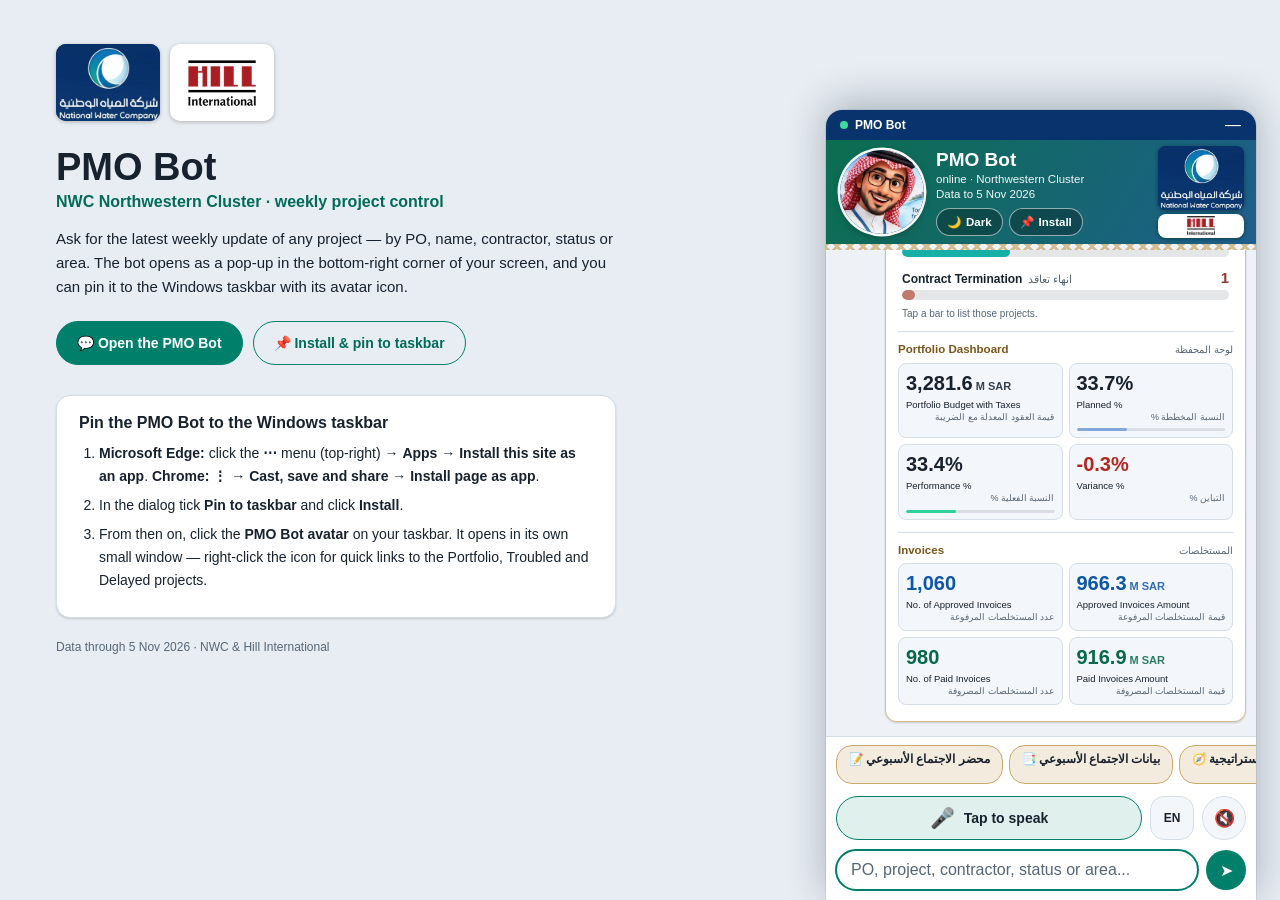
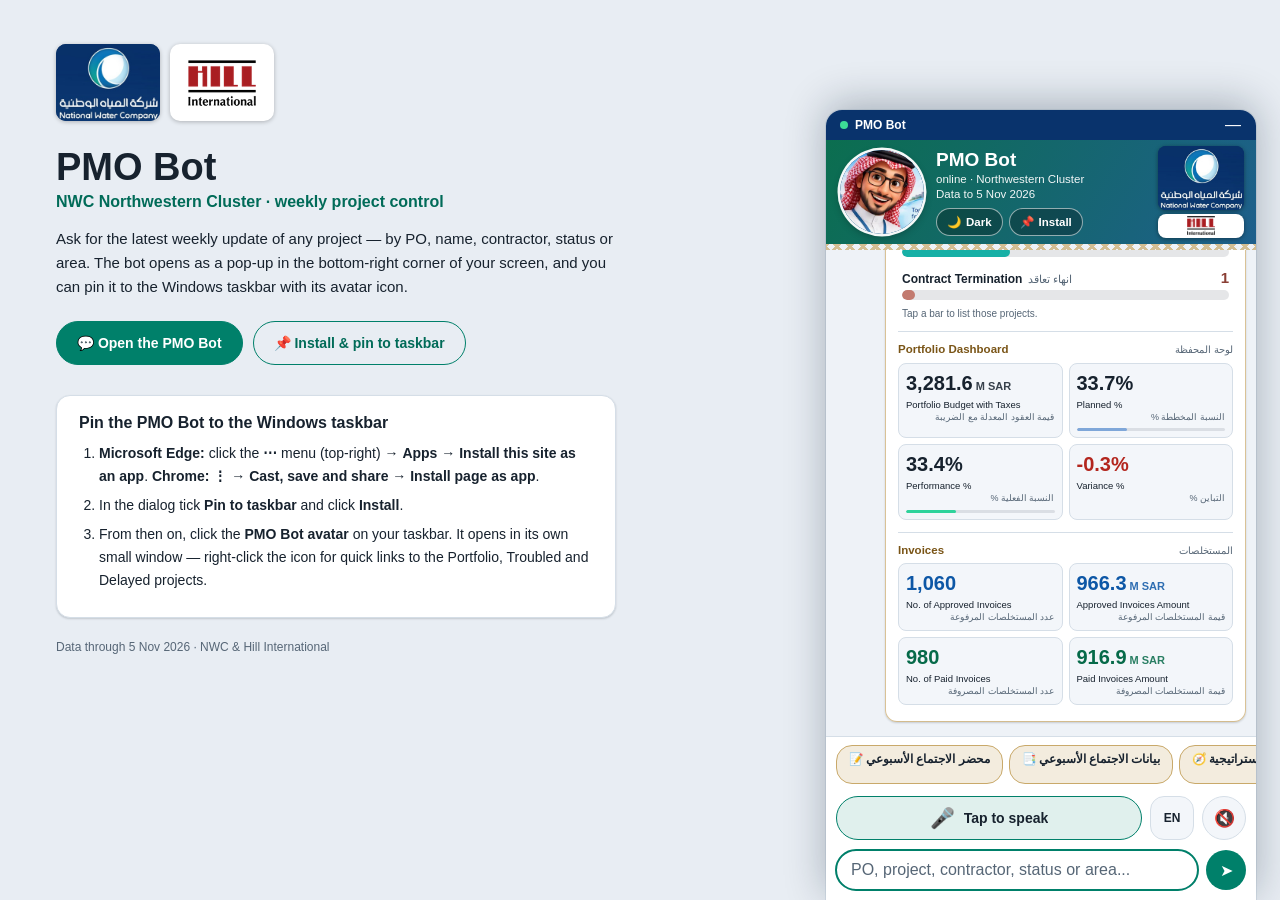
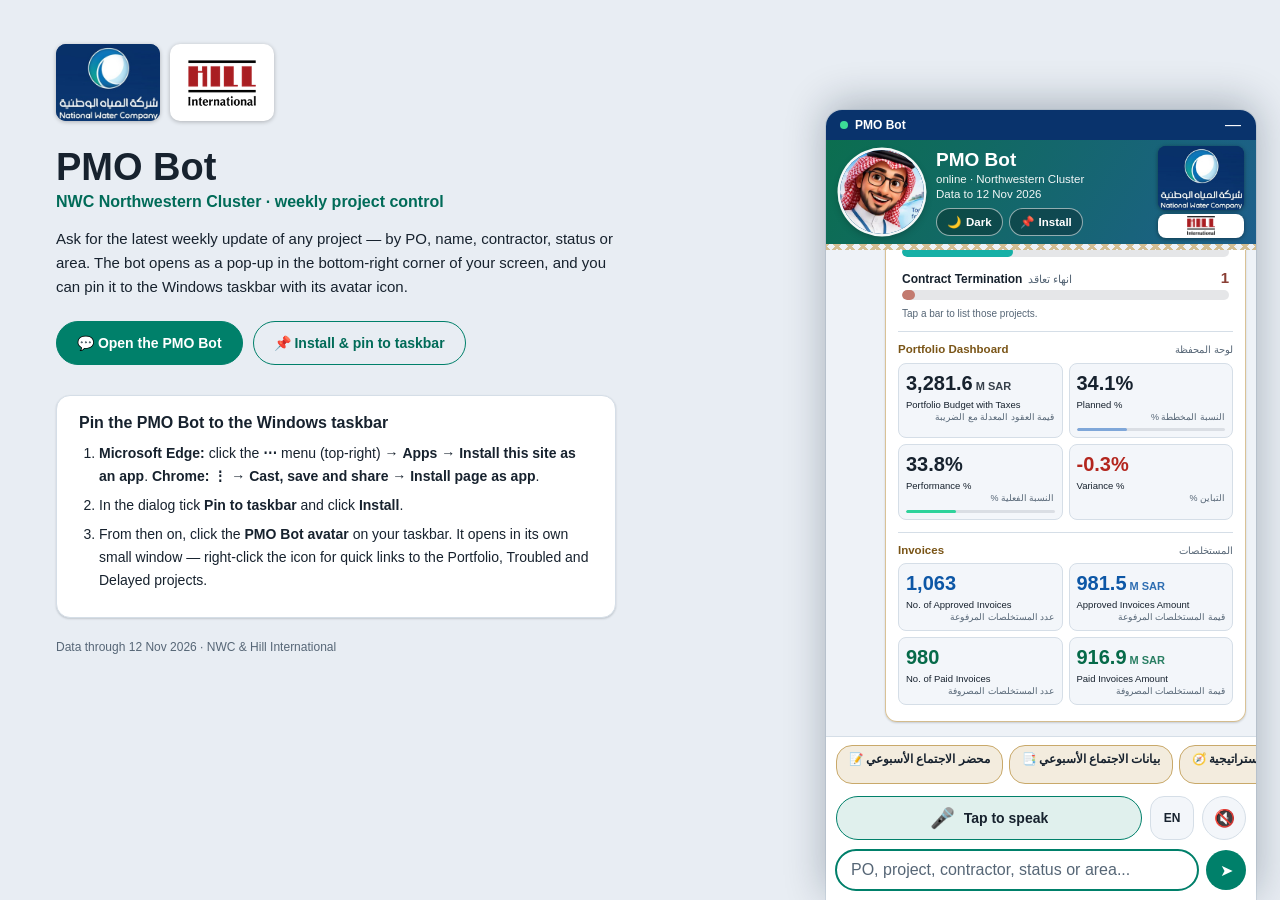
